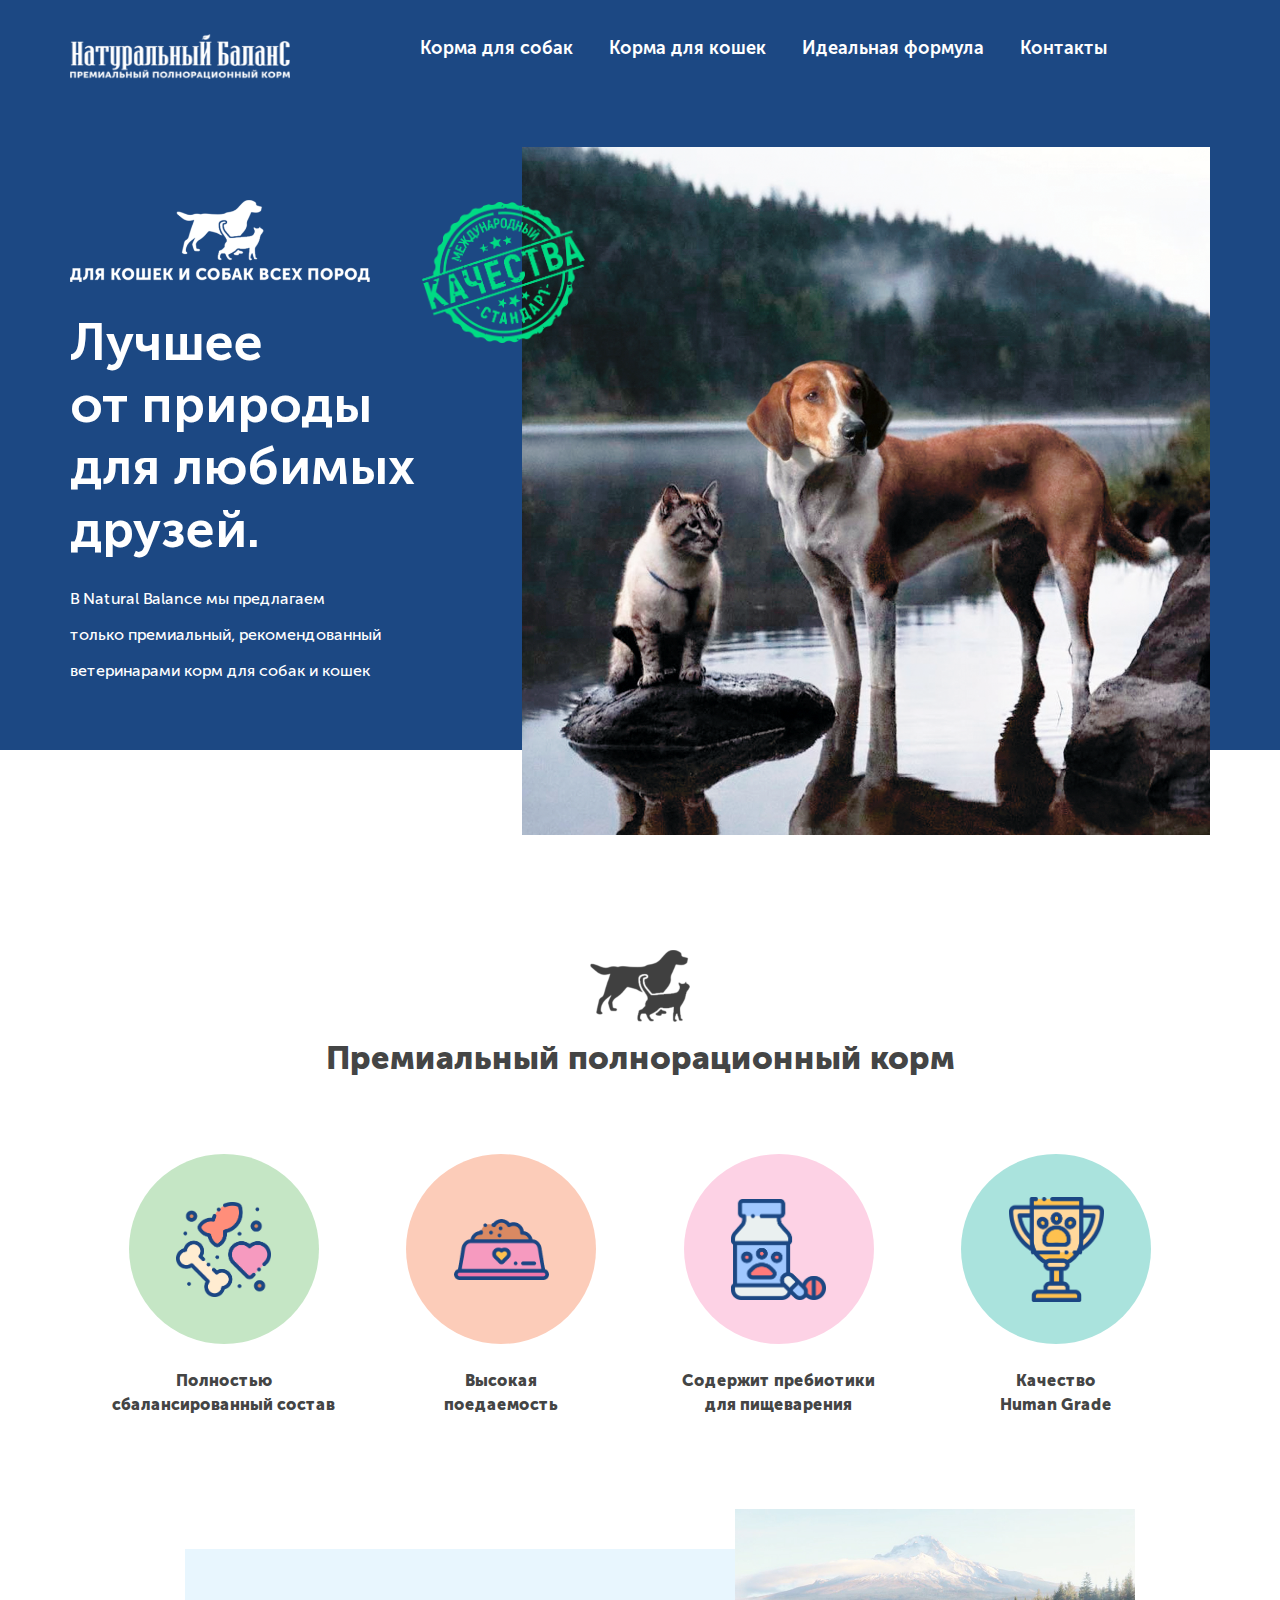
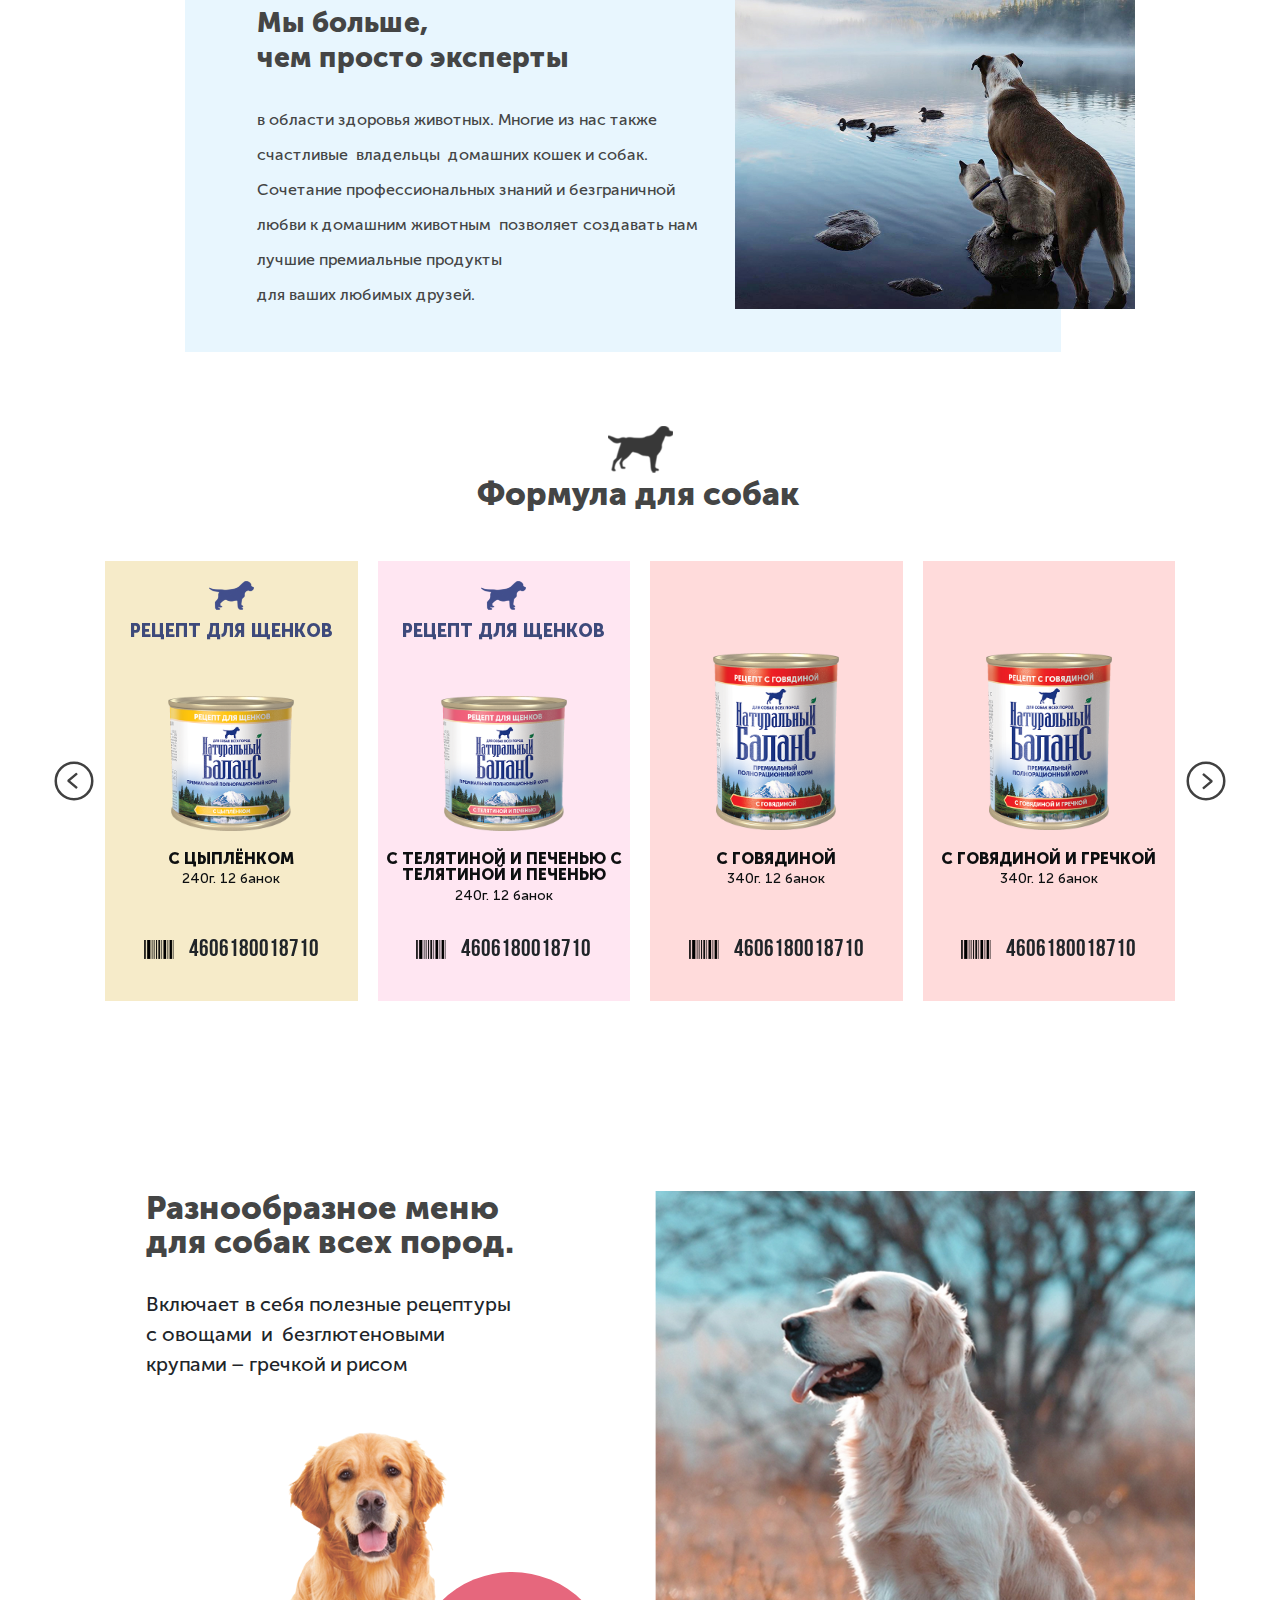
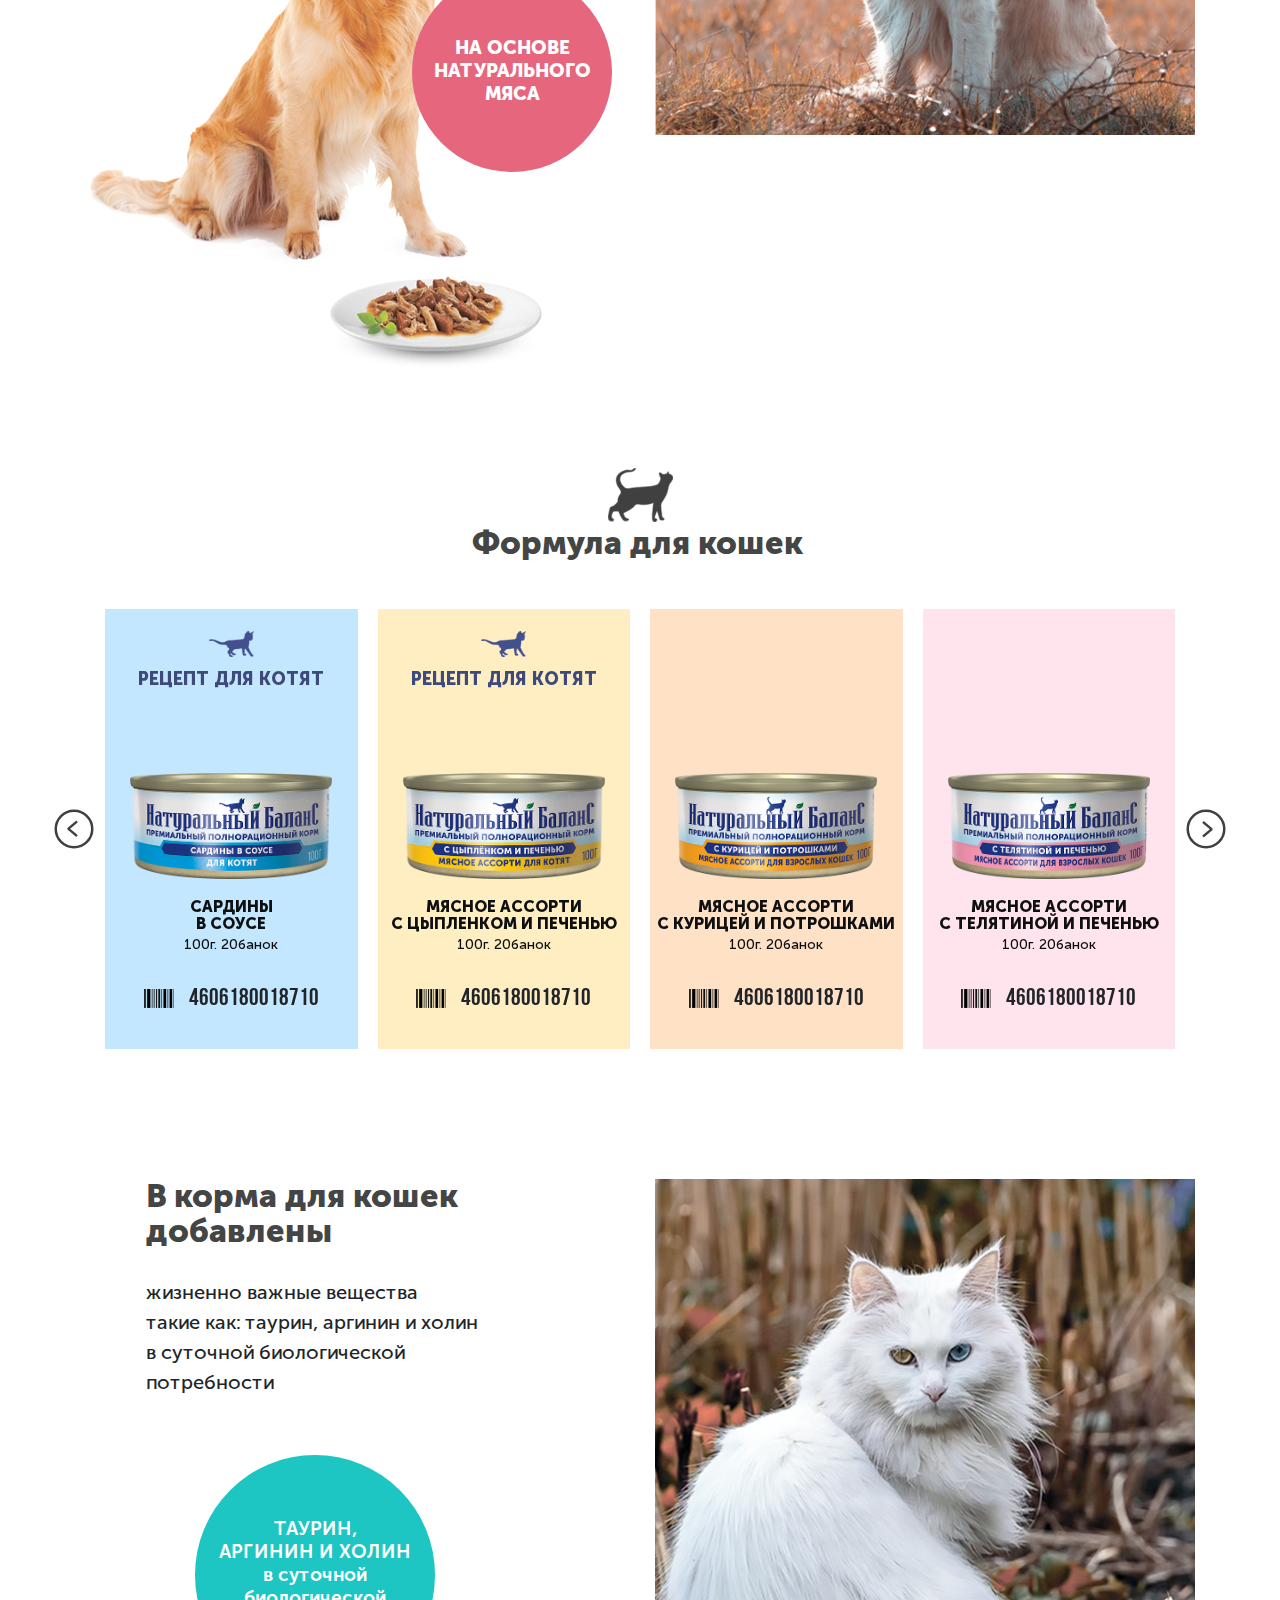
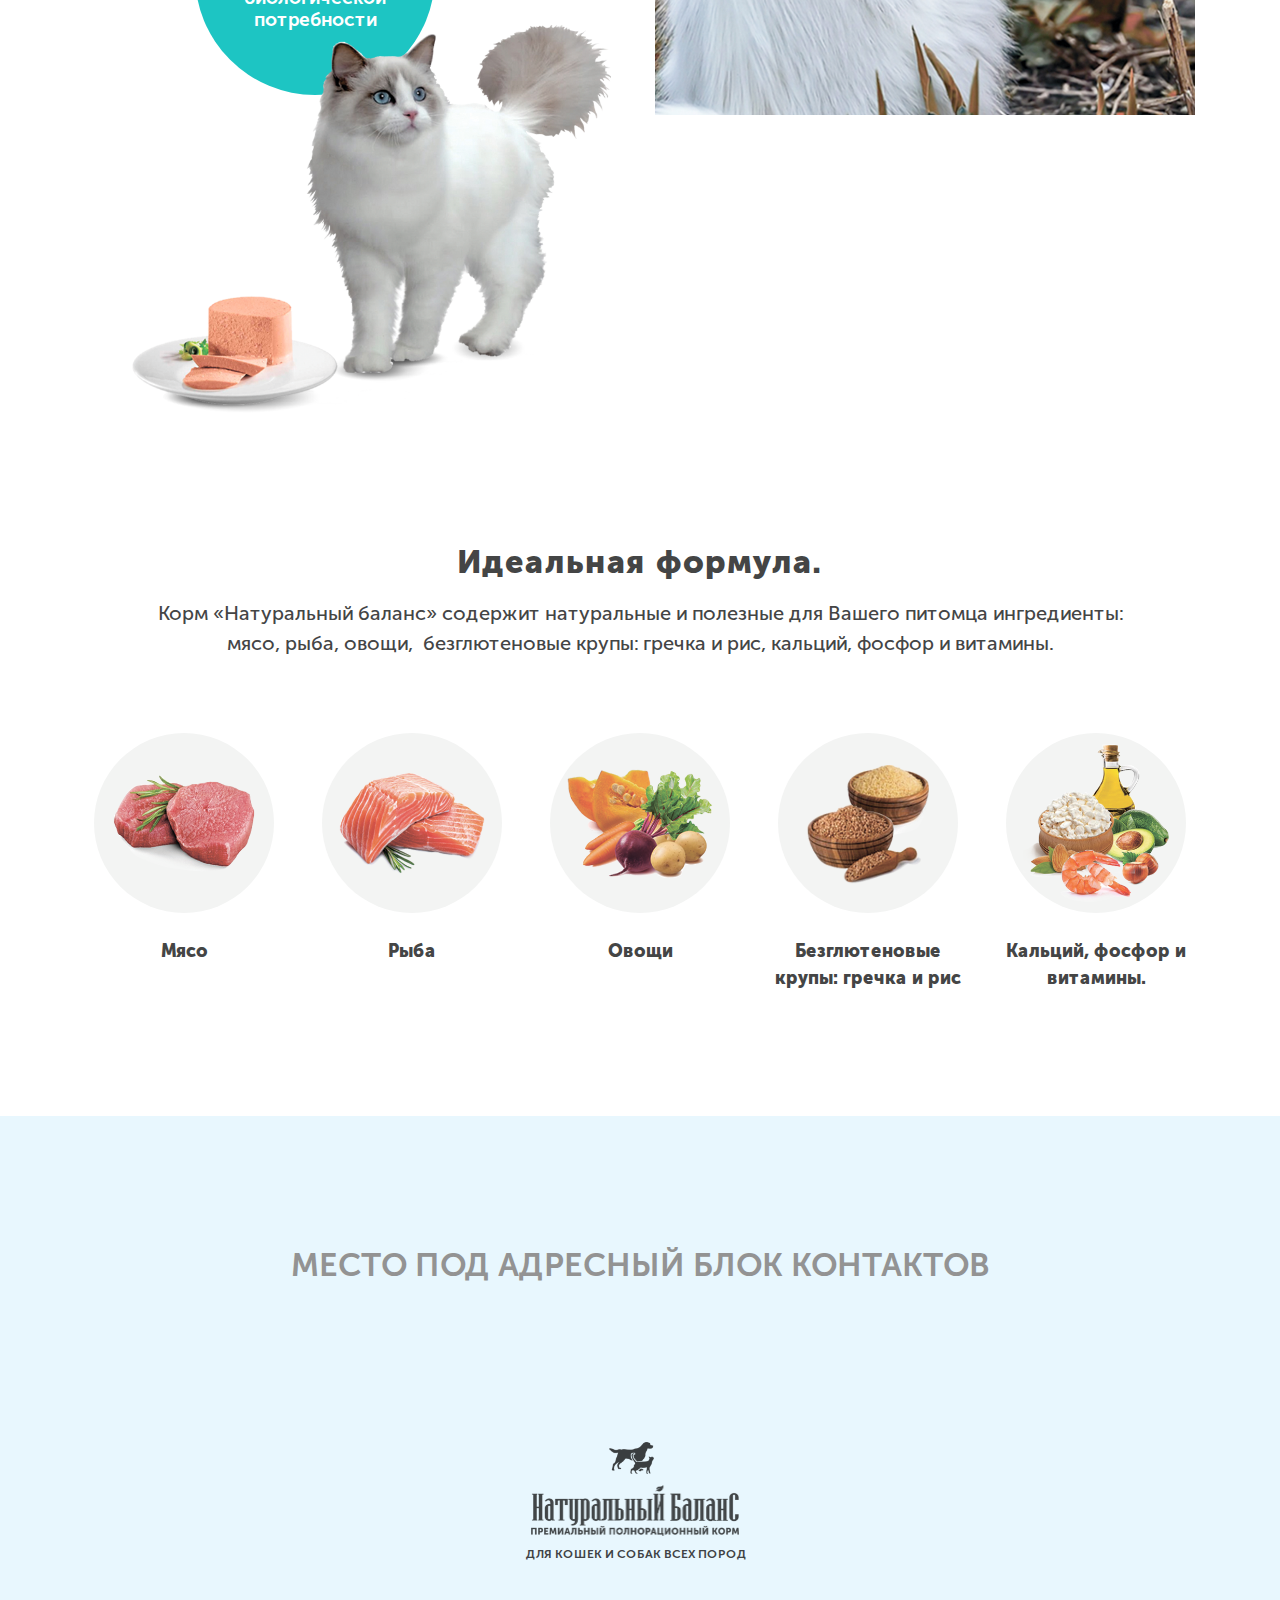
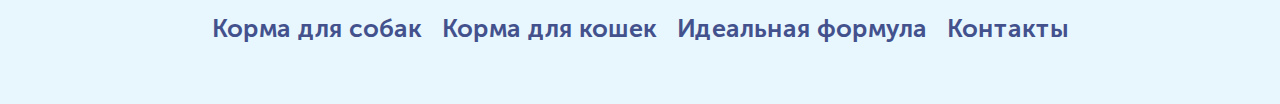
==== public/index.html @ 81369ad2 "'work-is-done'" ====
<!-- end header--><!DOCTYPE html>
<html lang="ru">
	<head>
		<meta charset="utf-8">
		<title>title</title>
		<meta name="description" content="о чем страница">
		<meta http-equiv="X-UA-Compatible" content="IE=edge">
		<meta name="viewport" content="width=device-width, shrink-to-fit=no">
		<link rel="shortcut icon" type="image/png" href="img/favicon/favicon.png"><meta name="format-detection" content="telephone=no">
		<link rel="image_src" href="http://genrif.ru/assets/i/soc-logo.png">
		<meta property="og:type" content="website">
		<meta property="og:site_name" content="content">
		<meta property="og:title" content="content">
		<meta property="og:description" content="content">
		<meta property="og:url" content="content">
		<meta property="og:locale" content="ru_RU">
		<meta property="og:image" content="path/to/image.jpg">
		<meta property="og:image:width" content="968">
		<meta property="og:image:height" content="504">
		<!-- Custom Browsers Color-->
		<meta name="theme-color" content="#3361d8">
		<link rel="stylesheet" href="libs/swiper/css/swiper.min.css"/>
		<link rel="stylesheet" href="libs/@fancyapps/fancybox/jquery.fancybox.min.css"/>
		<link rel="stylesheet" href="css/main.min.css"/>
	</head>
	<body><!--[if lt IE 11]><p   class="browsehappy container">К сожалению, вы используете устаревший браузер. Пожалуйста, <a href="http://browsehappy.com/" target="_blank">обновите ваш браузер</a>, чтобы улучшить производительность, качество отображаемого материала и повысить безопасность.</p><![endif]-->
		<div class="main-wrapper">
			<div class="toggle-menu-mobile toggle-menu-mobile--js d-lg-none"><span></span>
			</div>
			<div class="menu-mobile menu-mobile--js d-lg-none">
				<div class="toggle-menu-mobile toggle-menu-mobile--js"><span></span>
				</div>
				<div class="menu-mobile__inner">
					<ul class="menu-mobile__nav" itemscope="itemscope" itemtype="http://schema.org/SiteNavigationElement">
						<li class="menu-mobile__item" itemprop="item"><a class="menu-mobile__link" href="/" itemprop="url">Корма для собак</a>
						</li>
						<li class="menu-mobile__item" itemprop="item"><a class="menu-mobile__link" href="#" itemprop="url">Корма для кошек</a>
						</li>
						<li class="menu-mobile__item" itemprop="item"><a class="menu-mobile__link" href="#" itemprop="url">Идеальная формула</a>
						</li>
						<li class="menu-mobile__item" itemprop="item"><a class="menu-mobile__link" href="#" itemprop="url">Контакты </a>
						</li>
					</ul>
					<div class="text-right"></div>
				</div>
			</div>
			<!--  мобильное меню-->
			<!-- start header-->
			<section class="header section" id="header">
				<div class="container">
					<header class="home-header"><a class="logo-link" href="#"><img src="img/header-img/logo.png"/></a>
						<nav class="header-menu d-none d-lg-block">
							<ul>
								<li><a href="#">Корма для собак</a></li>
								<li><a href="#">Корма для кошек</a></li>
								<li><a href="#">Идеальная формула</a></li>
								<li><a href="#">Контакты</a></li>
							</ul>
						</nav>
					</header>
					<div class="header-title"><img class="header-title-img" src="img/header-img/cats-and-dogs-every-sort.png"/>
						<h1 class="header-title-headline">Лучшее<br/>от природы<br/>для любимых<br/>друзей.</h1>
						<p class="header-title-txt">В Natural Balance мы предлагаем<br/>только премиальный, рекомендованный<br/>ветеринарами корм для собак и кошек</p>
					</div>
					<div class="header-img-banner" style="background-image: url(img/header-img/cat-and-dog-img.png)">
						<div class="img-quality-mark" style="background-image: url(img/header-img/quality-mark.png)"></div>
					</div>
				</div>
			</section>
			<!-- start s-test-->
			<section class="s-advantage section" id="s-test">
				<div class="container"><img class="small-cat-and-dog" src="img/advantage-img/small-cat-and-dog-icon.png"/>
					<h2 class="advantage-title">Премиальный полнорационный корм</h2>
					<ul class="advantages-pills-list row">
						<li class="advantages-pills-list-item col-md-5 col-10">
							<div class="inner-img-container" style="background-color: #c5e6c5 ;"><img class="inner-img" src="img/advantage-img/bones-item.png"/></div>
							<p class="pill-description">Полностью<br/>сбалансированный состав</p>
						</li>
						<li class="advantages-pills-list-item col-md-5 col-10">
							<div class="inner-img-container" style="background-color: #fcccb9 ;"><img class="inner-img" src="img/advantage-img/plate-item.png"/></div>
							<p class="pill-description">Высокая<br/>поедаемость</p>
						</li>
						<li class="advantages-pills-list-item col-md-5 col-10">
							<div class="inner-img-container" style="background-color: #fdd2e5 ;"><img class="inner-img" src="img/advantage-img/drugs-item.png"/></div>
							<p class="pill-description">Содержит пребиотики<br/>для пищеварения</p>
						</li>
						<li class="advantages-pills-list-item col-md-5 col-10">
							<div class="inner-img-container" style="background-color: #aae3dd ;"><img class="inner-img" src="img/advantage-img/chempion-item.png"/></div>
							<p class="pill-description">Качество<br/>Human Grade</p>
						</li>
					</ul>
					<div class="convince-txt-container">
						<h6 class="convince-txt-head-line">Мы больше,<br/>чем просто эксперты</h6>
						<p class="convince-txt-par">в области здоровья животных. Многие из нас также счастливые&nbsp; владельцы&nbsp; домашних кошек и собак. Сочетание профессиональных знаний и безграничной любви к домашним животным  позволяет  создавать  нам лучшие премиальные продукты<br class="d-none d-md-block"/>для ваших любимых друзей.</p>
						<div class="convince-img" style="background-image: url(img/advantage-img/cat-dog-ducks.jpg)"></div>
					</div>
					<div class="row"></div>
				</div>
			</section>
			<!-- end s-test-->
			<!-- start s-test-->
			<section class="s-dogs-slider section" id="s-test">
				<div class="container"><img class="small-cat-and-dog" src="img/s-dogs-slider/small-dog-only.png"/>
					<h2 class="advantage-title h2">Формула для собак</h2>
				</div>
				<div class="slider-container">
					<div class="dogs-swiper-prev"></div>
					<div class="dogs-swiper-next"></div>
					<div class="dogs-slider-swiper-cont">
						<div class="swiper-wrapper">
							<div class="swiper-slide" style="background-color: #f6ebc9;">
								<div class="recipe-cont"><img class="small-dog-img" src="img/s-dogs-slider/small-dog-blue.png"/>
									<h4 class="h4 recipe-txt">РЕЦЕПТ ДЛЯ ЩЕНКОВ</h4>
								</div>
								<div class="can-img" style="background-image: url(img/s-dogs-slider/slider-img/4_Schenki_Cypa.png)"></div>
								<div class="lower-info-cont"><span class="taste-txt">С ЦЫПЛЁНКОМ</span><span class="info-txt">240г. 12 банок</span>
									<div class="code-cont"><img class="code-img" src="img/s-dogs-slider/slider-img/code-img.png"/><span class="code-num">4606180018710</span></div>
								</div>
							</div>
							<div class="swiper-slide" style="background-color: #ffe6f2;">
								<div class="recipe-cont"><img class="small-dog-img" src="img/s-dogs-slider/small-dog-blue.png"/>
									<h4 class="h4 recipe-txt">РЕЦЕПТ ДЛЯ ЩЕНКОВ</h4>
								</div>
								<div class="can-img" style="background-image: url(img/s-dogs-slider/slider-img/2.png)"></div>
								<div class="lower-info-cont"><span class="taste-txt">с телятиной и ПЕЧЕНЬЮ с телятиной и ПЕЧЕНЬЮ</span><span class="info-txt">240г. 12 банок</span>
									<div class="code-cont"><img class="code-img" src="img/s-dogs-slider/slider-img/code-img.png"/><span class="code-num">4606180018710</span></div>
								</div>
							</div>
							<div class="swiper-slide" style="background-color: #ffdbdb;">
								<div class="recipe-cont d-none"><img class="small-dog-img" src="img/s-dogs-slider/small-dog-blue.png"/>
									<h4 class="h4 recipe-txt">РЕЦЕПТ ДЛЯ ЩЕНКОВ3</h4>
								</div>
								<div class="can-img" style="background-image: url(img/s-dogs-slider/slider-img/3.png)"></div>
								<div class="lower-info-cont"><span class="taste-txt">с говядиной</span><span class="info-txt">340г. 12 банок</span>
									<div class="code-cont"><img class="code-img" src="img/s-dogs-slider/slider-img/code-img.png"/><span class="code-num">4606180018710</span></div>
								</div>
							</div>
							<div class="swiper-slide" style="background-color: #ffdbdb;">
								<div class="recipe-cont d-none"><img class="small-dog-img" src="img/s-dogs-slider/small-dog-blue.png"/>
									<h4 class="h4 recipe-txt">РЕЦЕПТ ДЛЯ ЩЕНКОВ4</h4>
								</div>
								<div class="can-img" style="background-image: url(img/s-dogs-slider/slider-img/4.png)"></div>
								<div class="lower-info-cont"><span class="taste-txt">с говядиной и гречкой</span><span class="info-txt">340г. 12 банок</span>
									<div class="code-cont"><img class="code-img" src="img/s-dogs-slider/slider-img/code-img.png"/><span class="code-num">4606180018710</span></div>
								</div>
							</div>
							<div class="swiper-slide" style="background-color: #f6ebc9;">
								<div class="recipe-cont"><img class="small-dog-img" src="img/s-dogs-slider/small-dog-blue.png"/>
									<h4 class="h4 recipe-txt">РЕЦЕПТ ДЛЯ ЩЕНКОВ</h4>
								</div>
								<div class="can-img" style="background-image: url(img/s-dogs-slider/slider-img/4_Schenki_Cypa.png)"></div>
								<div class="lower-info-cont"><span class="taste-txt">С ЦЫПЛЁНКОМ</span><span class="info-txt">240г. 12 банок</span>
									<div class="code-cont"><img class="code-img" src="img/s-dogs-slider/slider-img/code-img.png"/><span class="code-num">4606180018710</span></div>
								</div>
							</div>
							<div class="swiper-slide" style="background-color: #ffe6f2;">
								<div class="recipe-cont"><img class="small-dog-img" src="img/s-dogs-slider/small-dog-blue.png"/>
									<h4 class="h4 recipe-txt">РЕЦЕПТ ДЛЯ ЩЕНКОВ</h4>
								</div>
								<div class="can-img" style="background-image: url(img/s-dogs-slider/slider-img/2.png)"></div>
								<div class="lower-info-cont"><span class="taste-txt">с телятиной и ПЕЧЕНЬЮ</span><span class="info-txt">240г. 12 банок</span>
									<div class="code-cont"><img class="code-img" src="img/s-dogs-slider/slider-img/code-img.png"/><span class="code-num">4606180018710</span></div>
								</div>
							</div>
							<div class="swiper-slide" style="background-color: #ffdbdb;">
								<div class="recipe-cont d-none"><img class="small-dog-img" src="img/s-dogs-slider/small-dog-blue.png"/>
									<h4 class="h4 recipe-txt">РЕЦЕПТ ДЛЯ ЩЕНКОВ3</h4>
								</div>
								<div class="can-img" style="background-image: url(img/s-dogs-slider/slider-img/3.png)"></div>
								<div class="lower-info-cont"><span class="taste-txt">с говядиной</span><span class="info-txt">340г. 12 банок</span>
									<div class="code-cont"><img class="code-img" src="img/s-dogs-slider/slider-img/code-img.png"/><span class="code-num">4606180018710</span></div>
								</div>
							</div>
							<div class="swiper-slide" style="background-color: #ffdbdb;">
								<div class="recipe-cont d-none"><img class="small-dog-img" src="img/s-dogs-slider/small-dog-blue.png"/>
									<h4 class="h4 recipe-txt">РЕЦЕПТ ДЛЯ ЩЕНКОВ4</h4>
								</div>
								<div class="can-img" style="background-image: url(img/s-dogs-slider/slider-img/4.png)"></div>
								<div class="lower-info-cont"><span class="taste-txt">с говядиной и гречкой</span><span class="info-txt">340г. 12 банок</span>
									<div class="code-cont"><img class="code-img" src="img/s-dogs-slider/slider-img/code-img.png"/><span class="code-num">4606180018710</span></div>
								</div>
							</div>
						</div>
					</div>
				</div>
			</section>
			<!-- start sContact-->
			<section class="s-importnant-chemicals section" id="sContact">
				<div class="container">
					<div class="row">
						<div class="col-20 col-lg-10 pet-and-text">
							<h3 class="h3 pet-txt-headline">Разнообразное меню для собак всех пород.</h3>
							<p class="descr-par">Включает в себя полезные рецептуры с овощами &nbsp;и &nbsp;безглютеновыми крупами – гречкой и рисом</p>
							<div class="pet-img-container"><img class="pet-item" src="img/DogsChems/dog-and-plate.png"/>
								<div class="elipse" style="background-color: #e6677d"><span class="inner-txt">на основе натурального мяса</span></div>
							</div>
						</div>
						<div class="col-20 col-lg-10 img-block d-none d-sm-block"><img class="pet-img-square" src="img/DogsChems/spring-dog.jpg"/></div>
					</div>
				</div>
			</section>
			<!-- end sContact .d-none.d-lg-block-->
			<!-- start s-test-->
			<section class="s-cats-slider section" id="s-test">
				<div class="container"><img class="small-cat-and-dog" src="img/s-cats-slider/small-brown-cat.png"/>
					<h2 class="advantage-title h2">Формула для кошек</h2>
				</div>
				<div class="slider-container">
					<div class="cats-swiper-prev"></div>
					<div class="cats-swiper-next"></div>
					<div class="cats-slider-cont">
						<div class="swiper-wrapper">
							<div class="swiper-slide" style="background-color: #c2e7ff;">
								<div class="recipe-cont"><img class="small-dog-img" src="img/s-cats-slider/small-cat-blue.png"/>
									<h4 class="h4 recipe-txt">РЕЦЕПТ ДЛЯ КОТЯТ</h4>
								</div>
								<div class="can-img" style="background-image: url(img/s-cats-slider/slider-img/1.png)"></div>
								<div class="lower-info-cont"><span class="taste-txt" data-wrap-words="1">сардины в соусе</span><span class="info-txt">100г. 20банок</span>
									<div class="code-cont"><img class="code-img" src="img/s-dogs-slider/slider-img/code-img.png"/><span class="code-num">4606180018710</span></div>
								</div>
							</div>
							<div class="swiper-slide" style="background-color: #ffeec2;">
								<div class="recipe-cont"><img class="small-dog-img" src="img/s-cats-slider/small-cat-blue.png"/>
									<h4 class="h4 recipe-txt">РЕЦЕПТ ДЛЯ КОТЯТ</h4>
								</div>
								<div class="can-img" style="background-image: url(img/s-cats-slider/slider-img/2.png)"></div>
								<div class="lower-info-cont"><span class="taste-txt" data-wrap-words="2">мясное ассорти с цыпленком и печенью</span><span class="info-txt">100г. 20банок</span>
									<div class="code-cont"><img class="code-img" src="img/s-dogs-slider/slider-img/code-img.png"/><span class="code-num">4606180018710</span></div>
								</div>
							</div>
							<div class="swiper-slide" style="background-color: #ffe1c6;">
								<div class="recipe-cont d-none"><img class="small-dog-img" src="img/s-cats-slider/small-cat-blue.png"/>
									<h4 class="h4 recipe-txt">РЕЦЕПТ ДЛЯ ЩЕНКОВ3</h4>
								</div>
								<div class="can-img" style="background-image: url(img/s-cats-slider/slider-img/3.png)"></div>
								<div class="lower-info-cont"><span class="taste-txt" data-wrap-words="2">мясное ассорти с курицей и потрошками</span><span class="info-txt">100г. 20банок</span>
									<div class="code-cont"><img class="code-img" src="img/s-dogs-slider/slider-img/code-img.png"/><span class="code-num">4606180018710</span></div>
								</div>
							</div>
							<div class="swiper-slide" style="background-color: #ffe4ee;">
								<div class="recipe-cont d-none"><img class="small-dog-img" src="img/s-cats-slider/small-cat-blue.png"/>
									<h4 class="h4 recipe-txt">РЕЦЕПТ ДЛЯ ЩЕНКОВ4</h4>
								</div>
								<div class="can-img" style="background-image: url(img/s-cats-slider/slider-img/4.png)"></div>
								<div class="lower-info-cont"><span class="taste-txt" data-wrap-words="2">мясное ассорти с телятиной и печенью</span><span class="info-txt">100г. 20банок</span>
									<div class="code-cont"><img class="code-img" src="img/s-dogs-slider/slider-img/code-img.png"/><span class="code-num">4606180018710</span></div>
								</div>
							</div>
						</div>
					</div>
				</div>
			</section>
			<!-- start sContact-->
			<section class="s-importnant-chemicals-cats section" id="sContact">
				<div class="container">
					<div class="row">
						<div class="col-20 col-lg-10 pet-and-text">
							<h3 class="h3 pet-txt-headline">В корма для кошек добавлены</h3>
							<p class="descr-par">жизненно важные вещества<br/>такие как: таурин, аргинин и холин<br/>в суточной биологической потребности</p>
							<div class="pet-img-container"><img class="pet-item" src="img/CatsChems/cat-and-plate.png"/>
								<div class="elipse" style="background-color: #1dc5c3"><span class="inner-txt">таурин,<br/>аргинин и холин<span class="small-txt">в суточной биологической потребности</span></span></div>
							</div>
						</div>
						<div class="col-20 col-lg-10 img-block d-none d-sm-block"><img class="pet-img-square" src="img/CatsChems/blue-green-eyes-cat.jpg"/></div>
					</div>
				</div>
			</section>
			<!-- end sContact .d-none.d-lg-block-->
			<!-- start s-perfect-formula-->
			<section class="s-perfect-formula section" id="sContact">
				<div class="container text-center">
					<h4 class="s-headline">Идеальная формула.</h4>
					<p class="class-headline-description">Корм «Натуральный баланс» содержит натуральные и полезные для Вашего питомца ингредиенты:<br class="d-none d-lg-block"/>мясо, рыба, овощи,  безглютеновые крупы: гречка и рис, кальций, фосфор и витамины.</p>
					<div class="component-pills row">
						<div class="component-pill-item col-lg-4">
							<div class="img-container"><img class="component-img" src="img/comoponents-img/1.png"/></div>
							<p class="component-descr">Мясо</p>
						</div>
						<div class="component-pill-item col-lg-4">
							<div class="img-container"><img class="component-img" src="img/comoponents-img/2.png"/></div>
							<p class="component-descr">Рыба</p>
						</div>
						<div class="component-pill-item col-lg-4">
							<div class="img-container"><img class="component-img" src="img/comoponents-img/3.png"/></div>
							<p class="component-descr">Овощи</p>
						</div>
						<div class="component-pill-item col-lg-4">
							<div class="img-container"><img class="component-img" src="img/comoponents-img/4.png"/></div>
							<p class="component-descr">Безглютеновые крупы: гречка и рис</p>
						</div>
						<div class="component-pill-item col-lg-4">
							<div class="img-container"><img class="component-img" src="img/comoponents-img/5.png"/></div>
							<p class="component-descr">Кальций, фосфор и витамины.</p>
						</div>
					</div>
				</div>
			</section>
			<!-- end sContact-->
			<footer class="footer block-with-lazy">
				<div class="container">
					<div class="place-for-address-contacts">
						<p class="inner-txt">МЕСТО ПОД АДРЕСНЫЙ БЛОК КОНТАКТОВ</p>
					</div>
					<div class="footer-logo-block"><img class="small-cat-and-dog" src="img/footer/small-cat-and-dog-icon.png"/><img class="footer-logo" src="img/footer/footer-logo.png"/>
						<div class="footer-logo-txt">для кошек и собак всех пород</div>
					</div>
					<nav class="footer-menu">
						<ul class="footer-menu-list">
							<li class="footer-menu-item"><a class="footer-menu-item-link" href="#">Корма для собак</a></li>
							<li class="footer-menu-item"><a class="footer-menu-item-link" href="#">Корма для кошек</a></li>
							<li class="footer-menu-item"><a class="footer-menu-item-link" href="#">Идеальная формула</a></li>
							<li class="footer-menu-item"><a class="footer-menu-item-link" href="#">Контакты</a></li>
						</ul>
					</nav>
				</div>
			</footer>
		</div>
		<div class="d-none">
			<div class="form-wrap modal-win modal-form" id="modal-call">
				<form>
					<input type="hidden" name="example-input-field"/>
					<input class="order" type="hidden" name="order" value="Заявка  с сайта"/>
					<input class="utm_source" type="hidden" name="utm_source"/>
					<input class="utm_term" type="hidden" name="utm_term"/>
					<input class="utm_medium" type="hidden" name="utm_medium"/>
					<input class="utm_campaign" type="hidden" name="utm_campaign"/>
					<div class="text-center">
						<div class="form-wrap__title h3 ttu">Обратный звонок
						</div>
						<p>Заполните заявку и&nbsp;мы&nbsp;с&nbsp;Вами свяжемся в&nbsp;течении 15&nbsp;минут</p>
					</div>
					<div class="form-wrap__input-wrap form-group"><input class="form-wrap__input form-control" type="text" placeholder="Ваше Имя" name="text" required="required"/> 
					</div>
					<!-- +e.input-wrap-->
					<div class="form-wrap__input-wrap form-group"><input class="form-wrap__input form-control" type="tel" placeholder="Ваш телефон" name="tel" required="required"/>
					</div>
					<!-- +e.input-wrap--><input class="form-wrap__btn" type="submit" value="Рассчитать"/>
					<div class="form-wrap__polite">
						<label class="custom-input"><input class="custom-input__input" type="checkbox" name="checkbox" checked="checked"/><span class="custom-input__lab"></span><small class="custom-input__text text-secondary">Согласен на обработку и хранение моих персональных данных в соответствии с условиями</small>
						</label>
					</div>
				</form>
			</div>
			<!-- #modal-call-->
		</div>
		<!-- modal-->
		<script src="js/lazy.js"></script>
		<script src="libs/jquery/jquery.min.js"></script>
		<!-- полифил для picture-->
		<script src="libs/picturefill/picturefill.min.js"></script>
		<!-- полифил для object-fit-->
		<script src="libs/object-fit-images/ofi.min.js"></script>
		<!-- modal libs-->
		<script src="libs/@fancyapps/fancybox/jquery.fancybox.min.js"></script>
		<!-- modal libs-->
		<!-- slider libs-->
		<script src="libs/swiper/js/swiper.min.js"></script>
		<!-- /slider libs-->
		<!-- for svg libs-->
		<script src="libs/svg4everybody/svg4everybody.min.js"></script>
		<!-- /for svg libs-->
		<script src="libs/inputmask/jquery.inputmask.min.js"></script>
		<script src="js/common.js"></script>
	</body>
</html>
---- public/css/main.min.css ----
@font-face{font-family:museo-sans-cyrl;font-style:normal;font-weight:500;font-display:block;src:url(../fonts/museoSansCyrl-500/MuseoSansCyrl-500.woff2) format("woff2"),url(../fonts/museoSansCyrl-500/MuseoSansCyrl-500.woff) format("woff")}@font-face{font-family:museo-sans-cyrl;font-style:normal;font-weight:700;font-display:block;src:url(../fonts/museoSansCyrl-700/MuseoSansCyrl-700.woff2) format("woff2"),url(../fonts/museoSansCyrl-700/MuseoSansCyrl-700.woff) format("woff")}@font-face{font-family:museo-sans-cyrl;font-style:normal;font-weight:900;font-display:block;src:url(../fonts/museoSansCyrl-900/MuseoSansCyrl-900.woff2) format("woff2"),url(../fonts/museoSansCyrl-900/MuseoSansCyrl-900.woff) format("woff")}@font-face{font-family:bebas;font-style:normal;font-weight:700;font-display:block;src:url(../fonts/bebas-neue-bold/BebasNeueBold.woff2) format("woff2"),url(../fonts/bebas-neue-bold/BebasNeueBold.woff) format("woff")}.icon{display:inline-block;width:1em;height:1em;fill:currentColor}.icon-check{font-size:2.7rem;width:1em}:root{--blue:#007bff;--indigo:#6610f2;--purple:#6f42c1;--pink:#e83e8c;--red:#dc3545;--orange:#fd7e14;--yellow:#ffc107;--green:#28a745;--teal:#20c997;--cyan:#17a2b8;--white:#fff;--gray:#6c757d;--gray-dark:#343a40;--primary:#007bff;--secondary:#6c757d;--success:#28a745;--info:#17a2b8;--warning:#ffc107;--danger:#dc3545;--light:#f8f9fa;--dark:#343a40;--breakpoint-xs:0;--breakpoint-sm:576px;--breakpoint-md:768px;--breakpoint-lg:992px;--breakpoint-xl:1200px;--breakpoint-xxl:1500px;--breakpoint-base-lg:1923px;--breakpoint-base-xl:2810px;--font-family-sans-serif:"museo-sans-cyrl",-apple-system,BlinkMacSystemFont,"Segoe UI",Roboto,"Helvetica Neue",Arial,"Noto Sans",sans-serif,"Apple Color Emoji","Segoe UI Emoji","Segoe UI Symbol","Noto Color Emoji";--font-family-monospace:SFMono-Regular,Menlo,Monaco,Consolas,"Liberation Mono","Courier New",monospace}*,:after,:before{box-sizing:border-box}html{font-family:sans-serif;line-height:1.15;-webkit-text-size-adjust:100%;-webkit-tap-highlight-color:rgba(0,0,0,0)}article,aside,figcaption,figure,footer,header,hgroup,main,nav,section{display:block}body{margin:0;font-family:museo-sans-cyrl,-apple-system,BlinkMacSystemFont,Segoe UI,Roboto,Helvetica Neue,Arial,Noto Sans,sans-serif,Apple Color Emoji,Segoe UI Emoji,Segoe UI Symbol,Noto Color Emoji;font-size:1rem;font-weight:400;line-height:1.5;color:#212529;text-align:left;background-color:#fff}[tabindex="-1"]:focus:not(:focus-visible){outline:0!important}hr{box-sizing:content-box;height:0;overflow:visible}h1,h2,h3,h4,h5,h6{margin-top:0;margin-bottom:.5rem}p{margin-top:0;margin-bottom:1rem}abbr[data-original-title],abbr[title]{text-decoration:underline;text-decoration:underline dotted;cursor:help;border-bottom:0;text-decoration-skip-ink:none}address{font-style:normal;line-height:inherit}address,dl,ol,ul{margin-bottom:1rem}dl,ol,ul{margin-top:0}ol ol,ol ul,ul ol,ul ul{margin-bottom:0}dt{font-weight:700}dd{margin-bottom:.5rem;margin-left:0}blockquote{margin:0 0 1rem}b,strong{font-weight:bolder}small{font-size:80%}sub,sup{position:relative;font-size:75%;line-height:0;vertical-align:baseline}sub{bottom:-.25em}sup{top:-.5em}a{color:#007bff;text-decoration:none;background-color:transparent}a:hover{color:#0056b3;text-decoration:underline}a:not([href]),a:not([href]):hover{color:inherit;text-decoration:none}code,kbd,pre,samp{font-family:SFMono-Regular,Menlo,Monaco,Consolas,Liberation Mono,Courier New,monospace;font-size:1em}pre{margin-top:0;margin-bottom:1rem;overflow:auto}figure{margin:0 0 1rem}img{border-style:none}img,svg{vertical-align:middle}svg{overflow:hidden}table{border-collapse:collapse}caption{padding-top:.75rem;padding-bottom:.75rem;color:#6c757d;text-align:left;caption-side:bottom}th{text-align:inherit}label{display:inline-block;margin-bottom:.5rem}button{border-radius:0}button:focus{outline:1px dotted;outline:5px auto -webkit-focus-ring-color}button,input,optgroup,select,textarea{margin:0;font-family:inherit;font-size:inherit;line-height:inherit}button,input{overflow:visible}button,select{text-transform:none}select{word-wrap:normal}[type=button],[type=reset],[type=submit],button{-webkit-appearance:button}[type=button]:not(:disabled),[type=reset]:not(:disabled),[type=submit]:not(:disabled),button:not(:disabled){cursor:pointer}[type=button]::-moz-focus-inner,[type=reset]::-moz-focus-inner,[type=submit]::-moz-focus-inner,button::-moz-focus-inner{padding:0;border-style:none}input[type=checkbox],input[type=radio]{box-sizing:border-box;padding:0}input[type=date],input[type=datetime-local],input[type=month],input[type=time]{-webkit-appearance:listbox}textarea{overflow:auto;resize:vertical}fieldset{min-width:0;padding:0;margin:0;border:0}legend{display:block;width:100%;max-width:100%;padding:0;margin-bottom:.5rem;font-size:1.5rem;line-height:inherit;color:inherit;white-space:normal}progress{vertical-align:baseline}[type=number]::-webkit-inner-spin-button,[type=number]::-webkit-outer-spin-button{height:auto}[type=search]{outline-offset:-2px;-webkit-appearance:none}[type=search]::-webkit-search-decoration{-webkit-appearance:none}::-webkit-file-upload-button{font:inherit;-webkit-appearance:button}output{display:inline-block}summary{display:list-item;cursor:pointer}template{display:none}[hidden]{display:none!important}.h1,.h2,.h3,.h4,.h5,.h6,.section-title,h1,h2,h3,h4,h5,h6{margin-bottom:.5rem;font-weight:500;line-height:1.2}.h1,h1{font-size:2.5rem}.h2,.section-title,h2{font-size:2rem}.h3,h3{font-size:1.75rem}.h4,h4{font-size:1.5rem}.h5,h5{font-size:1.25rem}.h6,h6{font-size:1rem}.lead{font-size:1.25rem;font-weight:300}.display-1{font-size:6rem}.display-1,.display-2{font-weight:300;line-height:1.2}.display-2{font-size:5.5rem}.display-3{font-size:4.5rem}.display-3,.display-4{font-weight:300;line-height:1.2}.display-4{font-size:3.5rem}hr{margin-top:1rem;margin-bottom:1rem;border:0;border-top:1px solid rgba(0,0,0,.1)}.small,small{font-size:80%;font-weight:400}.mark,mark{padding:.2em;background-color:#fcf8e3}.list-inline,.list-unstyled{padding-left:0;list-style:none}.list-inline-item{display:inline-block}.list-inline-item:not(:last-child){margin-right:.5rem}.initialism{font-size:90%;text-transform:uppercase}.blockquote{margin-bottom:1rem;font-size:1.25rem}.blockquote-footer{display:block;font-size:80%;color:#6c757d}.blockquote-footer:before{content:"\2014\00A0"}.container,.container-base-lg,.container-base-xl,.container-fluid,.container-lg,.container-md,.container-sm,.container-xl,.container-xs{width:100%;padding-right:15px;padding-left:15px;margin-right:auto;margin-left:auto}.container{max-width:480px}.row{display:flex;flex-wrap:wrap;margin-right:-15px;margin-left:-15px}.no-gutters{margin-right:0;margin-left:0}.no-gutters>.col,.no-gutters>[class*=col-]{padding-right:0;padding-left:0}.col,.col-1,.col-2,.col-3,.col-4,.col-5,.col-6,.col-7,.col-8,.col-9,.col-10,.col-11,.col-12,.col-13,.col-14,.col-15,.col-16,.col-17,.col-18,.col-19,.col-20,.col-auto,.col-base-lg,.col-base-lg-1,.col-base-lg-2,.col-base-lg-3,.col-base-lg-4,.col-base-lg-5,.col-base-lg-6,.col-base-lg-7,.col-base-lg-8,.col-base-lg-9,.col-base-lg-10,.col-base-lg-11,.col-base-lg-12,.col-base-lg-13,.col-base-lg-14,.col-base-lg-15,.col-base-lg-16,.col-base-lg-17,.col-base-lg-18,.col-base-lg-19,.col-base-lg-20,.col-base-lg-auto,.col-base-xl,.col-base-xl-1,.col-base-xl-2,.col-base-xl-3,.col-base-xl-4,.col-base-xl-5,.col-base-xl-6,.col-base-xl-7,.col-base-xl-8,.col-base-xl-9,.col-base-xl-10,.col-base-xl-11,.col-base-xl-12,.col-base-xl-13,.col-base-xl-14,.col-base-xl-15,.col-base-xl-16,.col-base-xl-17,.col-base-xl-18,.col-base-xl-19,.col-base-xl-20,.col-base-xl-auto,.col-lg,.col-lg-1,.col-lg-2,.col-lg-3,.col-lg-4,.col-lg-5,.col-lg-6,.col-lg-7,.col-lg-8,.col-lg-9,.col-lg-10,.col-lg-11,.col-lg-12,.col-lg-13,.col-lg-14,.col-lg-15,.col-lg-16,.col-lg-17,.col-lg-18,.col-lg-19,.col-lg-20,.col-lg-auto,.col-md,.col-md-1,.col-md-2,.col-md-3,.col-md-4,.col-md-5,.col-md-6,.col-md-7,.col-md-8,.col-md-9,.col-md-10,.col-md-11,.col-md-12,.col-md-13,.col-md-14,.col-md-15,.col-md-16,.col-md-17,.col-md-18,.col-md-19,.col-md-20,.col-md-auto,.col-sm,.col-sm-1,.col-sm-2,.col-sm-3,.col-sm-4,.col-sm-5,.col-sm-6,.col-sm-7,.col-sm-8,.col-sm-9,.col-sm-10,.col-sm-11,.col-sm-12,.col-sm-13,.col-sm-14,.col-sm-15,.col-sm-16,.col-sm-17,.col-sm-18,.col-sm-19,.col-sm-20,.col-sm-auto,.col-xl,.col-xl-1,.col-xl-2,.col-xl-3,.col-xl-4,.col-xl-5,.col-xl-6,.col-xl-7,.col-xl-8,.col-xl-9,.col-xl-10,.col-xl-11,.col-xl-12,.col-xl-13,.col-xl-14,.col-xl-15,.col-xl-16,.col-xl-17,.col-xl-18,.col-xl-19,.col-xl-20,.col-xl-auto,.col-xxl,.col-xxl-1,.col-xxl-2,.col-xxl-3,.col-xxl-4,.col-xxl-5,.col-xxl-6,.col-xxl-7,.col-xxl-8,.col-xxl-9,.col-xxl-10,.col-xxl-11,.col-xxl-12,.col-xxl-13,.col-xxl-14,.col-xxl-15,.col-xxl-16,.col-xxl-17,.col-xxl-18,.col-xxl-19,.col-xxl-20,.col-xxl-auto{position:relative;width:100%;padding-right:15px;padding-left:15px}.col{flex-basis:0;flex-grow:1;max-width:100%}.row-cols-1>*{flex:0 0 100%;max-width:100%}.row-cols-2>*{flex:0 0 50%;max-width:50%}.row-cols-3>*{flex:0 0 33.33333%;max-width:33.33333%}.row-cols-4>*{flex:0 0 25%;max-width:25%}.row-cols-5>*{flex:0 0 20%;max-width:20%}.row-cols-6>*{flex:0 0 16.66667%;max-width:16.66667%}.col-auto{flex:0 0 auto;width:auto;max-width:100%}.col-1{flex:0 0 5%;max-width:5%}.col-2{flex:0 0 10%;max-width:10%}.col-3{flex:0 0 15%;max-width:15%}.col-4{flex:0 0 20%;max-width:20%}.col-5{flex:0 0 25%;max-width:25%}.col-6{flex:0 0 30%;max-width:30%}.col-7{flex:0 0 35%;max-width:35%}.col-8{flex:0 0 40%;max-width:40%}.col-9{flex:0 0 45%;max-width:45%}.col-10{flex:0 0 50%;max-width:50%}.col-11{flex:0 0 55%;max-width:55%}.col-12{flex:0 0 60%;max-width:60%}.col-13{flex:0 0 65%;max-width:65%}.col-14{flex:0 0 70%;max-width:70%}.col-15{flex:0 0 75%;max-width:75%}.col-16{flex:0 0 80%;max-width:80%}.col-17{flex:0 0 85%;max-width:85%}.col-18{flex:0 0 90%;max-width:90%}.col-19{flex:0 0 95%;max-width:95%}.col-20{flex:0 0 100%;max-width:100%}.order-first{order:-1}.order-last{order:21}.order-0{order:0}.order-1{order:1}.order-2{order:2}.order-3{order:3}.order-4{order:4}.order-5{order:5}.order-6{order:6}.order-7{order:7}.order-8{order:8}.order-9{order:9}.order-10{order:10}.order-11{order:11}.order-12{order:12}.order-13{order:13}.order-14{order:14}.order-15{order:15}.order-16{order:16}.order-17{order:17}.order-18{order:18}.order-19{order:19}.order-20{order:20}.offset-1{margin-left:5%}.offset-2{margin-left:10%}.offset-3{margin-left:15%}.offset-4{margin-left:20%}.offset-5{margin-left:25%}.offset-6{margin-left:30%}.offset-7{margin-left:35%}.offset-8{margin-left:40%}.offset-9{margin-left:45%}.offset-10{margin-left:50%}.offset-11{margin-left:55%}.offset-12{margin-left:60%}.offset-13{margin-left:65%}.offset-14{margin-left:70%}.offset-15{margin-left:75%}.offset-16{margin-left:80%}.offset-17{margin-left:85%}.offset-18{margin-left:90%}.offset-19{margin-left:95%}.form-control{display:block;width:100%;height:calc(1.5em + .75rem + 2px);padding:.375rem .75rem;font-size:1rem;font-weight:400;line-height:1.5;color:#495057;background-color:#fff;background-clip:padding-box;border:1px solid #ced4da;border-radius:.25rem;transition:border-color .15s ease-in-out,box-shadow .15s ease-in-out}.form-control::-ms-expand{background-color:transparent;border:0}.form-control:-moz-focusring{color:transparent;text-shadow:0 0 0 #495057}.form-control:focus{color:#495057;background-color:#fff;border-color:#80bdff;outline:0;box-shadow:0 0 0 .2rem rgba(0,123,255,.25)}.form-control::placeholder{color:#6c757d;opacity:1}.form-control:disabled,.form-control[readonly]{background-color:#e9ecef;opacity:1}select.form-control:focus::-ms-value{color:#495057;background-color:#fff}.form-control-file,.form-control-range{display:block;width:100%}.col-form-label{padding-top:calc(.375rem + 1px);padding-bottom:calc(.375rem + 1px);margin-bottom:0;font-size:inherit;line-height:1.5}.col-form-label-lg{padding-top:calc(.5rem + 1px);padding-bottom:calc(.5rem + 1px);font-size:1.25rem;line-height:1.5}.col-form-label-sm{padding-top:calc(.25rem + 1px);padding-bottom:calc(.25rem + 1px);font-size:.875rem;line-height:1.5}.form-control-plaintext{display:block;width:100%;padding:.375rem 0;margin-bottom:0;font-size:1rem;line-height:1.5;color:#212529;background-color:transparent;border:solid transparent;border-width:1px 0}.form-control-plaintext.form-control-lg,.form-control-plaintext.form-control-sm{padding-right:0;padding-left:0}.form-control-sm{height:calc(1.5em + .5rem + 2px);padding:.25rem .5rem;font-size:.875rem;line-height:1.5;border-radius:.2rem}.form-control-lg{height:calc(1.5em + 1rem + 2px);padding:.5rem 1rem;font-size:1.25rem;line-height:1.5;border-radius:.3rem}select.form-control[multiple],select.form-control[size],textarea.form-control{height:auto}.form-group{margin-bottom:1rem}.form-text{display:block;margin-top:.25rem}.form-row{display:flex;flex-wrap:wrap;margin-right:-5px;margin-left:-5px}.form-row>.col,.form-row>[class*=col-]{padding-right:5px;padding-left:5px}.form-check{position:relative;display:block;padding-left:1.25rem}.form-check-input{position:absolute;margin-top:.3rem;margin-left:-1.25rem}.form-check-input:disabled~.form-check-label,.form-check-input[disabled]~.form-check-label{color:#6c757d}.form-check-label{margin-bottom:0}.form-check-inline{display:inline-flex;align-items:center;padding-left:0;margin-right:.75rem}.form-check-inline .form-check-input{position:static;margin-top:0;margin-right:.3125rem;margin-left:0}.valid-feedback{display:none;width:100%;margin-top:.25rem;font-size:80%;color:#28a745}.valid-tooltip{position:absolute;top:100%;z-index:5;display:none;max-width:100%;padding:.25rem .5rem;margin-top:.1rem;font-size:.875rem;line-height:1.5;color:#fff;background-color:rgba(40,167,69,.9);border-radius:.25rem}.is-valid~.valid-feedback,.is-valid~.valid-tooltip,.was-validated :valid~.valid-feedback,.was-validated :valid~.valid-tooltip{display:block}.form-control.is-valid,.was-validated .form-control:valid{border-color:#28a745;padding-right:calc(1.5em + .75rem);background-image:url("data:image/svg+xml;charset=utf-8,%3Csvg xmlns='http://www.w3.org/2000/svg' width='8' height='8'%3E%3Cpath fill='%2328a745' d='M2.3 6.73L.6 4.53c-.4-1.04.46-1.4 1.1-.8l1.1 1.4 3.4-3.8c.6-.63 1.6-.27 1.2.7l-4 4.6c-.43.5-.8.4-1.1.1z'/%3E%3C/svg%3E");background-repeat:no-repeat;background-position:right calc(.375em + .1875rem) center;background-size:calc(.75em + .375rem) calc(.75em + .375rem)}.form-control.is-valid:focus,.was-validated .form-control:valid:focus{border-color:#28a745;box-shadow:0 0 0 .2rem rgba(40,167,69,.25)}.was-validated textarea.form-control:valid,textarea.form-control.is-valid{padding-right:calc(1.5em + .75rem);background-position:top calc(.375em + .1875rem) right calc(.375em + .1875rem)}.custom-select.is-valid,.was-validated .custom-select:valid{border-color:#28a745;padding-right:calc((3em + 2.25rem)/4 + 1.75rem);background:str-replace(url("data:image/svg+xml;charset=utf-8,%3Csvg xmlns='http://www.w3.org/2000/svg' viewBox='0 0 4 5'%3E%3Cpath fill='%23343a40' d='M2 0L0 2h4zm0 5L0 3h4z'/%3E%3C/svg%3E"),"#","%23") no-repeat right .75rem center/8px 10px,url("data:image/svg+xml;charset=utf-8,%3Csvg xmlns='http://www.w3.org/2000/svg' width='8' height='8'%3E%3Cpath fill='%2328a745' d='M2.3 6.73L.6 4.53c-.4-1.04.46-1.4 1.1-.8l1.1 1.4 3.4-3.8c.6-.63 1.6-.27 1.2.7l-4 4.6c-.43.5-.8.4-1.1.1z'/%3E%3C/svg%3E") #fff no-repeat center right 1.75rem/calc(.75em + .375rem) calc(.75em + .375rem)}.custom-select.is-valid:focus,.was-validated .custom-select:valid:focus{border-color:#28a745;box-shadow:0 0 0 .2rem rgba(40,167,69,.25)}.form-check-input.is-valid~.form-check-label,.was-validated .form-check-input:valid~.form-check-label{color:#28a745}.form-check-input.is-valid~.valid-feedback,.form-check-input.is-valid~.valid-tooltip,.was-validated .form-check-input:valid~.valid-feedback,.was-validated .form-check-input:valid~.valid-tooltip{display:block}.custom-control-input.is-valid~.custom-control-label,.was-validated .custom-control-input:valid~.custom-control-label{color:#28a745}.custom-control-input.is-valid~.custom-control-label:before,.was-validated .custom-control-input:valid~.custom-control-label:before{border-color:#28a745}.custom-control-input.is-valid:checked~.custom-control-label:before,.was-validated .custom-control-input:valid:checked~.custom-control-label:before{border-color:#34ce57;background-color:#34ce57}.custom-control-input.is-valid:focus~.custom-control-label:before,.was-validated .custom-control-input:valid:focus~.custom-control-label:before{box-shadow:0 0 0 .2rem rgba(40,167,69,.25)}.custom-control-input.is-valid:focus:not(:checked)~.custom-control-label:before,.custom-file-input.is-valid~.custom-file-label,.was-validated .custom-control-input:valid:focus:not(:checked)~.custom-control-label:before,.was-validated .custom-file-input:valid~.custom-file-label{border-color:#28a745}.custom-file-input.is-valid:focus~.custom-file-label,.was-validated .custom-file-input:valid:focus~.custom-file-label{border-color:#28a745;box-shadow:0 0 0 .2rem rgba(40,167,69,.25)}.invalid-feedback{display:none;width:100%;margin-top:.25rem;font-size:80%;color:#dc3545}.invalid-tooltip{position:absolute;top:100%;z-index:5;display:none;max-width:100%;padding:.25rem .5rem;margin-top:.1rem;font-size:.875rem;line-height:1.5;color:#fff;background-color:rgba(220,53,69,.9);border-radius:.25rem}.is-invalid~.invalid-feedback,.is-invalid~.invalid-tooltip,.was-validated :invalid~.invalid-feedback,.was-validated :invalid~.invalid-tooltip{display:block}.form-control.is-invalid,.was-validated .form-control:invalid{border-color:#dc3545;padding-right:calc(1.5em + .75rem);background-image:url("data:image/svg+xml;charset=utf-8,%3Csvg xmlns='http://www.w3.org/2000/svg' width='12' height='12' fill='none' stroke='%23dc3545'%3E%3Ccircle cx='6' cy='6' r='4.5'/%3E%3Cpath stroke-linejoin='round' d='M5.8 3.6h.4L6 6.5z'/%3E%3Ccircle cx='6' cy='8.2' r='.6' fill='%23dc3545' stroke='none'/%3E%3C/svg%3E");background-repeat:no-repeat;background-position:right calc(.375em + .1875rem) center;background-size:calc(.75em + .375rem) calc(.75em + .375rem)}.form-control.is-invalid:focus,.was-validated .form-control:invalid:focus{border-color:#dc3545;box-shadow:0 0 0 .2rem rgba(220,53,69,.25)}.was-validated textarea.form-control:invalid,textarea.form-control.is-invalid{padding-right:calc(1.5em + .75rem);background-position:top calc(.375em + .1875rem) right calc(.375em + .1875rem)}.custom-select.is-invalid,.was-validated .custom-select:invalid{border-color:#dc3545;padding-right:calc((3em + 2.25rem)/4 + 1.75rem);background:str-replace(url("data:image/svg+xml;charset=utf-8,%3Csvg xmlns='http://www.w3.org/2000/svg' viewBox='0 0 4 5'%3E%3Cpath fill='%23343a40' d='M2 0L0 2h4zm0 5L0 3h4z'/%3E%3C/svg%3E"),"#","%23") no-repeat right .75rem center/8px 10px,url("data:image/svg+xml;charset=utf-8,%3Csvg xmlns='http://www.w3.org/2000/svg' width='12' height='12' fill='none' stroke='%23dc3545'%3E%3Ccircle cx='6' cy='6' r='4.5'/%3E%3Cpath stroke-linejoin='round' d='M5.8 3.6h.4L6 6.5z'/%3E%3Ccircle cx='6' cy='8.2' r='.6' fill='%23dc3545' stroke='none'/%3E%3C/svg%3E") #fff no-repeat center right 1.75rem/calc(.75em + .375rem) calc(.75em + .375rem)}.custom-select.is-invalid:focus,.was-validated .custom-select:invalid:focus{border-color:#dc3545;box-shadow:0 0 0 .2rem rgba(220,53,69,.25)}.form-check-input.is-invalid~.form-check-label,.was-validated .form-check-input:invalid~.form-check-label{color:#dc3545}.form-check-input.is-invalid~.invalid-feedback,.form-check-input.is-invalid~.invalid-tooltip,.was-validated .form-check-input:invalid~.invalid-feedback,.was-validated .form-check-input:invalid~.invalid-tooltip{display:block}.custom-control-input.is-invalid~.custom-control-label,.was-validated .custom-control-input:invalid~.custom-control-label{color:#dc3545}.custom-control-input.is-invalid~.custom-control-label:before,.was-validated .custom-control-input:invalid~.custom-control-label:before{border-color:#dc3545}.custom-control-input.is-invalid:checked~.custom-control-label:before,.was-validated .custom-control-input:invalid:checked~.custom-control-label:before{border-color:#e4606d;background-color:#e4606d}.custom-control-input.is-invalid:focus~.custom-control-label:before,.was-validated .custom-control-input:invalid:focus~.custom-control-label:before{box-shadow:0 0 0 .2rem rgba(220,53,69,.25)}.custom-control-input.is-invalid:focus:not(:checked)~.custom-control-label:before,.custom-file-input.is-invalid~.custom-file-label,.was-validated .custom-control-input:invalid:focus:not(:checked)~.custom-control-label:before,.was-validated .custom-file-input:invalid~.custom-file-label{border-color:#dc3545}.custom-file-input.is-invalid:focus~.custom-file-label,.was-validated .custom-file-input:invalid:focus~.custom-file-label{border-color:#dc3545;box-shadow:0 0 0 .2rem rgba(220,53,69,.25)}.form-inline{display:flex;flex-flow:row wrap;align-items:center}.form-inline .form-check{width:100%}.btn{display:inline-block;font-weight:400;color:#212529;text-align:center;vertical-align:middle;cursor:pointer;user-select:none;background-color:transparent;border:1px solid transparent;padding:.375rem .75rem;font-size:1rem;line-height:1.5;border-radius:.25rem;transition:color .15s ease-in-out,background-color .15s ease-in-out,border-color .15s ease-in-out,box-shadow .15s ease-in-out}.btn:hover{color:#212529;text-decoration:none}.btn.focus,.btn:focus{outline:0;box-shadow:0 0 0 .2rem rgba(0,123,255,.25)}.btn.disabled,.btn:disabled{opacity:.65}a.btn.disabled,fieldset:disabled a.btn{pointer-events:none}.btn-primary{color:#fff;background-color:#007bff;border-color:#007bff}.btn-primary.focus,.btn-primary:focus,.btn-primary:hover{color:#fff;background-color:#0069d9;border-color:#0062cc}.btn-primary.focus,.btn-primary:focus{box-shadow:0 0 0 .2rem rgba(38,143,255,.5)}.btn-primary.disabled,.btn-primary:disabled{color:#fff;background-color:#007bff;border-color:#007bff}.btn-primary:not(:disabled):not(.disabled).active,.btn-primary:not(:disabled):not(.disabled):active,.show>.btn-primary.dropdown-toggle{color:#fff;background-color:#0062cc;border-color:#005cbf}.btn-primary:not(:disabled):not(.disabled).active:focus,.btn-primary:not(:disabled):not(.disabled):active:focus,.show>.btn-primary.dropdown-toggle:focus{box-shadow:0 0 0 .2rem rgba(38,143,255,.5)}.btn-secondary{color:#fff;background-color:#6c757d;border-color:#6c757d}.btn-secondary.focus,.btn-secondary:focus,.btn-secondary:hover{color:#fff;background-color:#5a6268;border-color:#545b62}.btn-secondary.focus,.btn-secondary:focus{box-shadow:0 0 0 .2rem rgba(130,138,145,.5)}.btn-secondary.disabled,.btn-secondary:disabled{color:#fff;background-color:#6c757d;border-color:#6c757d}.btn-secondary:not(:disabled):not(.disabled).active,.btn-secondary:not(:disabled):not(.disabled):active,.show>.btn-secondary.dropdown-toggle{color:#fff;background-color:#545b62;border-color:#4e555b}.btn-secondary:not(:disabled):not(.disabled).active:focus,.btn-secondary:not(:disabled):not(.disabled):active:focus,.show>.btn-secondary.dropdown-toggle:focus{box-shadow:0 0 0 .2rem rgba(130,138,145,.5)}.btn-success{color:#fff;background-color:#28a745;border-color:#28a745}.btn-success.focus,.btn-success:focus,.btn-success:hover{color:#fff;background-color:#218838;border-color:#1e7e34}.btn-success.focus,.btn-success:focus{box-shadow:0 0 0 .2rem rgba(72,180,97,.5)}.btn-success.disabled,.btn-success:disabled{color:#fff;background-color:#28a745;border-color:#28a745}.btn-success:not(:disabled):not(.disabled).active,.btn-success:not(:disabled):not(.disabled):active,.show>.btn-success.dropdown-toggle{color:#fff;background-color:#1e7e34;border-color:#1c7430}.btn-success:not(:disabled):not(.disabled).active:focus,.btn-success:not(:disabled):not(.disabled):active:focus,.show>.btn-success.dropdown-toggle:focus{box-shadow:0 0 0 .2rem rgba(72,180,97,.5)}.btn-info{color:#fff;background-color:#17a2b8;border-color:#17a2b8}.btn-info.focus,.btn-info:focus,.btn-info:hover{color:#fff;background-color:#138496;border-color:#117a8b}.btn-info.focus,.btn-info:focus{box-shadow:0 0 0 .2rem rgba(58,176,195,.5)}.btn-info.disabled,.btn-info:disabled{color:#fff;background-color:#17a2b8;border-color:#17a2b8}.btn-info:not(:disabled):not(.disabled).active,.btn-info:not(:disabled):not(.disabled):active,.show>.btn-info.dropdown-toggle{color:#fff;background-color:#117a8b;border-color:#10707f}.btn-info:not(:disabled):not(.disabled).active:focus,.btn-info:not(:disabled):not(.disabled):active:focus,.show>.btn-info.dropdown-toggle:focus{box-shadow:0 0 0 .2rem rgba(58,176,195,.5)}.btn-warning{color:#212529;background-color:#ffc107;border-color:#ffc107}.btn-warning.focus,.btn-warning:focus,.btn-warning:hover{color:#212529;background-color:#e0a800;border-color:#d39e00}.btn-warning.focus,.btn-warning:focus{box-shadow:0 0 0 .2rem rgba(222,170,12,.5)}.btn-warning.disabled,.btn-warning:disabled{color:#212529;background-color:#ffc107;border-color:#ffc107}.btn-warning:not(:disabled):not(.disabled).active,.btn-warning:not(:disabled):not(.disabled):active,.show>.btn-warning.dropdown-toggle{color:#212529;background-color:#d39e00;border-color:#c69500}.btn-warning:not(:disabled):not(.disabled).active:focus,.btn-warning:not(:disabled):not(.disabled):active:focus,.show>.btn-warning.dropdown-toggle:focus{box-shadow:0 0 0 .2rem rgba(222,170,12,.5)}.btn-danger{color:#fff;background-color:#dc3545;border-color:#dc3545}.btn-danger.focus,.btn-danger:focus,.btn-danger:hover{color:#fff;background-color:#c82333;border-color:#bd2130}.btn-danger.focus,.btn-danger:focus{box-shadow:0 0 0 .2rem rgba(225,83,97,.5)}.btn-danger.disabled,.btn-danger:disabled{color:#fff;background-color:#dc3545;border-color:#dc3545}.btn-danger:not(:disabled):not(.disabled).active,.btn-danger:not(:disabled):not(.disabled):active,.show>.btn-danger.dropdown-toggle{color:#fff;background-color:#bd2130;border-color:#b21f2d}.btn-danger:not(:disabled):not(.disabled).active:focus,.btn-danger:not(:disabled):not(.disabled):active:focus,.show>.btn-danger.dropdown-toggle:focus{box-shadow:0 0 0 .2rem rgba(225,83,97,.5)}.btn-light{color:#212529;background-color:#f8f9fa;border-color:#f8f9fa}.btn-light.focus,.btn-light:focus,.btn-light:hover{color:#212529;background-color:#e2e6ea;border-color:#dae0e5}.btn-light.focus,.btn-light:focus{box-shadow:0 0 0 .2rem rgba(216,217,219,.5)}.btn-light.disabled,.btn-light:disabled{color:#212529;background-color:#f8f9fa;border-color:#f8f9fa}.btn-light:not(:disabled):not(.disabled).active,.btn-light:not(:disabled):not(.disabled):active,.show>.btn-light.dropdown-toggle{color:#212529;background-color:#dae0e5;border-color:#d3d9df}.btn-light:not(:disabled):not(.disabled).active:focus,.btn-light:not(:disabled):not(.disabled):active:focus,.show>.btn-light.dropdown-toggle:focus{box-shadow:0 0 0 .2rem rgba(216,217,219,.5)}.btn-dark{color:#fff;background-color:#343a40;border-color:#343a40}.btn-dark.focus,.btn-dark:focus,.btn-dark:hover{color:#fff;background-color:#23272b;border-color:#1d2124}.btn-dark.focus,.btn-dark:focus{box-shadow:0 0 0 .2rem rgba(82,88,93,.5)}.btn-dark.disabled,.btn-dark:disabled{color:#fff;background-color:#343a40;border-color:#343a40}.btn-dark:not(:disabled):not(.disabled).active,.btn-dark:not(:disabled):not(.disabled):active,.show>.btn-dark.dropdown-toggle{color:#fff;background-color:#1d2124;border-color:#171a1d}.btn-dark:not(:disabled):not(.disabled).active:focus,.btn-dark:not(:disabled):not(.disabled):active:focus,.show>.btn-dark.dropdown-toggle:focus{box-shadow:0 0 0 .2rem rgba(82,88,93,.5)}.btn-outline-primary{color:#007bff;border-color:#007bff}.btn-outline-primary:hover{color:#fff;background-color:#007bff;border-color:#007bff}.btn-outline-primary.focus,.btn-outline-primary:focus{box-shadow:0 0 0 .2rem rgba(0,123,255,.5)}.btn-outline-primary.disabled,.btn-outline-primary:disabled{color:#007bff;background-color:transparent}.btn-outline-primary:not(:disabled):not(.disabled).active,.btn-outline-primary:not(:disabled):not(.disabled):active,.show>.btn-outline-primary.dropdown-toggle{color:#fff;background-color:#007bff;border-color:#007bff}.btn-outline-primary:not(:disabled):not(.disabled).active:focus,.btn-outline-primary:not(:disabled):not(.disabled):active:focus,.show>.btn-outline-primary.dropdown-toggle:focus{box-shadow:0 0 0 .2rem rgba(0,123,255,.5)}.btn-outline-secondary{color:#6c757d;border-color:#6c757d}.btn-outline-secondary:hover{color:#fff;background-color:#6c757d;border-color:#6c757d}.btn-outline-secondary.focus,.btn-outline-secondary:focus{box-shadow:0 0 0 .2rem rgba(108,117,125,.5)}.btn-outline-secondary.disabled,.btn-outline-secondary:disabled{color:#6c757d;background-color:transparent}.btn-outline-secondary:not(:disabled):not(.disabled).active,.btn-outline-secondary:not(:disabled):not(.disabled):active,.show>.btn-outline-secondary.dropdown-toggle{color:#fff;background-color:#6c757d;border-color:#6c757d}.btn-outline-secondary:not(:disabled):not(.disabled).active:focus,.btn-outline-secondary:not(:disabled):not(.disabled):active:focus,.show>.btn-outline-secondary.dropdown-toggle:focus{box-shadow:0 0 0 .2rem rgba(108,117,125,.5)}.btn-outline-success{color:#28a745;border-color:#28a745}.btn-outline-success:hover{color:#fff;background-color:#28a745;border-color:#28a745}.btn-outline-success.focus,.btn-outline-success:focus{box-shadow:0 0 0 .2rem rgba(40,167,69,.5)}.btn-outline-success.disabled,.btn-outline-success:disabled{color:#28a745;background-color:transparent}.btn-outline-success:not(:disabled):not(.disabled).active,.btn-outline-success:not(:disabled):not(.disabled):active,.show>.btn-outline-success.dropdown-toggle{color:#fff;background-color:#28a745;border-color:#28a745}.btn-outline-success:not(:disabled):not(.disabled).active:focus,.btn-outline-success:not(:disabled):not(.disabled):active:focus,.show>.btn-outline-success.dropdown-toggle:focus{box-shadow:0 0 0 .2rem rgba(40,167,69,.5)}.btn-outline-info{color:#17a2b8;border-color:#17a2b8}.btn-outline-info:hover{color:#fff;background-color:#17a2b8;border-color:#17a2b8}.btn-outline-info.focus,.btn-outline-info:focus{box-shadow:0 0 0 .2rem rgba(23,162,184,.5)}.btn-outline-info.disabled,.btn-outline-info:disabled{color:#17a2b8;background-color:transparent}.btn-outline-info:not(:disabled):not(.disabled).active,.btn-outline-info:not(:disabled):not(.disabled):active,.show>.btn-outline-info.dropdown-toggle{color:#fff;background-color:#17a2b8;border-color:#17a2b8}.btn-outline-info:not(:disabled):not(.disabled).active:focus,.btn-outline-info:not(:disabled):not(.disabled):active:focus,.show>.btn-outline-info.dropdown-toggle:focus{box-shadow:0 0 0 .2rem rgba(23,162,184,.5)}.btn-outline-warning{color:#ffc107;border-color:#ffc107}.btn-outline-warning:hover{color:#212529;background-color:#ffc107;border-color:#ffc107}.btn-outline-warning.focus,.btn-outline-warning:focus{box-shadow:0 0 0 .2rem rgba(255,193,7,.5)}.btn-outline-warning.disabled,.btn-outline-warning:disabled{color:#ffc107;background-color:transparent}.btn-outline-warning:not(:disabled):not(.disabled).active,.btn-outline-warning:not(:disabled):not(.disabled):active,.show>.btn-outline-warning.dropdown-toggle{color:#212529;background-color:#ffc107;border-color:#ffc107}.btn-outline-warning:not(:disabled):not(.disabled).active:focus,.btn-outline-warning:not(:disabled):not(.disabled):active:focus,.show>.btn-outline-warning.dropdown-toggle:focus{box-shadow:0 0 0 .2rem rgba(255,193,7,.5)}.btn-outline-danger{color:#dc3545;border-color:#dc3545}.btn-outline-danger:hover{color:#fff;background-color:#dc3545;border-color:#dc3545}.btn-outline-danger.focus,.btn-outline-danger:focus{box-shadow:0 0 0 .2rem rgba(220,53,69,.5)}.btn-outline-danger.disabled,.btn-outline-danger:disabled{color:#dc3545;background-color:transparent}.btn-outline-danger:not(:disabled):not(.disabled).active,.btn-outline-danger:not(:disabled):not(.disabled):active,.show>.btn-outline-danger.dropdown-toggle{color:#fff;background-color:#dc3545;border-color:#dc3545}.btn-outline-danger:not(:disabled):not(.disabled).active:focus,.btn-outline-danger:not(:disabled):not(.disabled):active:focus,.show>.btn-outline-danger.dropdown-toggle:focus{box-shadow:0 0 0 .2rem rgba(220,53,69,.5)}.btn-outline-light{color:#f8f9fa;border-color:#f8f9fa}.btn-outline-light:hover{color:#212529;background-color:#f8f9fa;border-color:#f8f9fa}.btn-outline-light.focus,.btn-outline-light:focus{box-shadow:0 0 0 .2rem rgba(248,249,250,.5)}.btn-outline-light.disabled,.btn-outline-light:disabled{color:#f8f9fa;background-color:transparent}.btn-outline-light:not(:disabled):not(.disabled).active,.btn-outline-light:not(:disabled):not(.disabled):active,.show>.btn-outline-light.dropdown-toggle{color:#212529;background-color:#f8f9fa;border-color:#f8f9fa}.btn-outline-light:not(:disabled):not(.disabled).active:focus,.btn-outline-light:not(:disabled):not(.disabled):active:focus,.show>.btn-outline-light.dropdown-toggle:focus{box-shadow:0 0 0 .2rem rgba(248,249,250,.5)}.btn-outline-dark{color:#343a40;border-color:#343a40}.btn-outline-dark:hover{color:#fff;background-color:#343a40;border-color:#343a40}.btn-outline-dark.focus,.btn-outline-dark:focus{box-shadow:0 0 0 .2rem rgba(52,58,64,.5)}.btn-outline-dark.disabled,.btn-outline-dark:disabled{color:#343a40;background-color:transparent}.btn-outline-dark:not(:disabled):not(.disabled).active,.btn-outline-dark:not(:disabled):not(.disabled):active,.show>.btn-outline-dark.dropdown-toggle{color:#fff;background-color:#343a40;border-color:#343a40}.btn-outline-dark:not(:disabled):not(.disabled).active:focus,.btn-outline-dark:not(:disabled):not(.disabled):active:focus,.show>.btn-outline-dark.dropdown-toggle:focus{box-shadow:0 0 0 .2rem rgba(52,58,64,.5)}.btn-link{font-weight:400;color:#007bff;text-decoration:none}.btn-link:hover{color:#0056b3;text-decoration:underline}.btn-link.focus,.btn-link:focus{text-decoration:underline;box-shadow:none}.btn-link.disabled,.btn-link:disabled{color:#6c757d;pointer-events:none}.btn-lg{padding:.5rem 1rem;font-size:1.25rem;line-height:1.5;border-radius:.3rem}.btn-sm{padding:.25rem .5rem;font-size:.875rem;line-height:1.5;border-radius:.2rem}.btn-block{display:block;width:100%}.btn-block+.btn-block{margin-top:.5rem}input[type=button].btn-block,input[type=reset].btn-block,input[type=submit].btn-block{width:100%}.breadcrumb{display:flex;flex-wrap:wrap;padding:.75rem 1rem;margin-bottom:1rem;list-style:none;background-color:#e9ecef;border-radius:.25rem}.breadcrumb-item+.breadcrumb-item{padding-left:.5rem}.breadcrumb-item+.breadcrumb-item:before{display:inline-block;padding-right:.5rem;color:#6c757d;content:"/"}.breadcrumb-item+.breadcrumb-item:hover:before{text-decoration:underline;text-decoration:none}.breadcrumb-item.active{color:#6c757d}.breadcrumb .active a{color:#6c757d;pointer-events:none}.pagination,.pagination-wrapper ul{display:flex;padding-left:0;list-style:none;border-radius:.25rem}.page-link,.pagination-wrapper li .page-numbers{position:relative;display:block;padding:.5rem .75rem;margin-left:-1px;line-height:1.25;color:#007bff;background-color:#fff;border:1px solid #dee2e6}.page-link:hover,.pagination-wrapper li .page-numbers:hover{z-index:2;color:#0056b3;text-decoration:none;background-color:#e9ecef;border-color:#dee2e6}.page-link:focus,.pagination-wrapper li .page-numbers:focus{z-index:3;outline:0;box-shadow:0 0 0 .2rem rgba(0,123,255,.25)}.page-item:first-child .page-link,.page-item:first-child .pagination-wrapper li .page-numbers,.pagination-wrapper li .page-item:first-child .page-numbers,.pagination-wrapper li:first-child .page-link,.pagination-wrapper li:first-child .page-numbers{margin-left:0;border-top-left-radius:.25rem;border-bottom-left-radius:.25rem}.page-item:last-child .page-link,.page-item:last-child .pagination-wrapper li .page-numbers,.pagination-wrapper li .page-item:last-child .page-numbers,.pagination-wrapper li:last-child .page-link,.pagination-wrapper li:last-child .page-numbers{border-top-right-radius:.25rem;border-bottom-right-radius:.25rem}.page-item.active .page-link,.page-item.active .pagination-wrapper li .page-numbers,.pagination-wrapper li.active .page-link,.pagination-wrapper li.active .page-numbers,.pagination-wrapper li .page-item.active .page-numbers{z-index:3;color:#fff;background-color:#007bff;border-color:#007bff}.page-item.disabled .page-link,.page-item.disabled .pagination-wrapper li .page-numbers,.pagination-wrapper li.disabled .page-link,.pagination-wrapper li.disabled .page-numbers,.pagination-wrapper li .page-item.disabled .page-numbers{color:#6c757d;pointer-events:none;cursor:auto;background-color:#fff;border-color:#dee2e6}.pagination-lg .page-link,.pagination-lg .pagination-wrapper li .page-numbers,.pagination-wrapper li .pagination-lg .page-numbers{padding:.75rem 1.5rem;font-size:1.25rem;line-height:1.5}.pagination-lg .page-item:first-child .page-link,.pagination-lg .page-item:first-child .pagination-wrapper li .page-numbers,.pagination-lg .pagination-wrapper li:first-child .page-link,.pagination-lg .pagination-wrapper li:first-child .page-numbers,.pagination-wrapper .pagination-lg li:first-child .page-link,.pagination-wrapper .pagination-lg li:first-child .page-numbers,.pagination-wrapper li .pagination-lg .page-item:first-child .page-numbers{border-top-left-radius:.3rem;border-bottom-left-radius:.3rem}.pagination-lg .page-item:last-child .page-link,.pagination-lg .page-item:last-child .pagination-wrapper li .page-numbers,.pagination-lg .pagination-wrapper li:last-child .page-link,.pagination-lg .pagination-wrapper li:last-child .page-numbers,.pagination-wrapper .pagination-lg li:last-child .page-link,.pagination-wrapper .pagination-lg li:last-child .page-numbers,.pagination-wrapper li .pagination-lg .page-item:last-child .page-numbers{border-top-right-radius:.3rem;border-bottom-right-radius:.3rem}.pagination-sm .page-link,.pagination-sm .pagination-wrapper li .page-numbers,.pagination-wrapper li .pagination-sm .page-numbers{padding:.25rem .5rem;font-size:.875rem;line-height:1.5}.pagination-sm .page-item:first-child .page-link,.pagination-sm .page-item:first-child .pagination-wrapper li .page-numbers,.pagination-sm .pagination-wrapper li:first-child .page-link,.pagination-sm .pagination-wrapper li:first-child .page-numbers,.pagination-wrapper .pagination-sm li:first-child .page-link,.pagination-wrapper .pagination-sm li:first-child .page-numbers,.pagination-wrapper li .pagination-sm .page-item:first-child .page-numbers{border-top-left-radius:.2rem;border-bottom-left-radius:.2rem}.pagination-sm .page-item:last-child .page-link,.pagination-sm .page-item:last-child .pagination-wrapper li .page-numbers,.pagination-sm .pagination-wrapper li:last-child .page-link,.pagination-sm .pagination-wrapper li:last-child .page-numbers,.pagination-wrapper .pagination-sm li:last-child .page-link,.pagination-wrapper .pagination-sm li:last-child .page-numbers,.pagination-wrapper li .pagination-sm .page-item:last-child .page-numbers{border-top-right-radius:.2rem;border-bottom-right-radius:.2rem}.pagination-wrapper li .current{z-index:1;color:#fff;background-color:#007bff;border-color:#007bff}.align-baseline{vertical-align:baseline!important}.align-top{vertical-align:top!important}.align-middle{vertical-align:middle!important}.align-bottom{vertical-align:bottom!important}.align-text-bottom{vertical-align:text-bottom!important}.align-text-top{vertical-align:text-top!important}.bg-primary{background-color:#007bff!important}a.bg-primary:focus,a.bg-primary:hover,button.bg-primary:focus,button.bg-primary:hover{background-color:#0062cc!important}.bg-secondary{background-color:#6c757d!important}a.bg-secondary:focus,a.bg-secondary:hover,button.bg-secondary:focus,button.bg-secondary:hover{background-color:#545b62!important}.bg-success{background-color:#28a745!important}a.bg-success:focus,a.bg-success:hover,button.bg-success:focus,button.bg-success:hover{background-color:#1e7e34!important}.bg-info{background-color:#17a2b8!important}a.bg-info:focus,a.bg-info:hover,button.bg-info:focus,button.bg-info:hover{background-color:#117a8b!important}.bg-warning{background-color:#ffc107!important}a.bg-warning:focus,a.bg-warning:hover,button.bg-warning:focus,button.bg-warning:hover{background-color:#d39e00!important}.bg-danger{background-color:#dc3545!important}a.bg-danger:focus,a.bg-danger:hover,button.bg-danger:focus,button.bg-danger:hover{background-color:#bd2130!important}.bg-light{background-color:#f8f9fa!important}a.bg-light:focus,a.bg-light:hover,button.bg-light:focus,button.bg-light:hover{background-color:#dae0e5!important}.bg-dark{background-color:#343a40!important}a.bg-dark:focus,a.bg-dark:hover,button.bg-dark:focus,button.bg-dark:hover{background-color:#1d2124!important}.bg-white{background-color:#fff!important}.bg-transparent{background-color:transparent!important}.border{border:1px solid #dee2e6!important}.border-top{border-top:1px solid #dee2e6!important}.border-right{border-right:1px solid #dee2e6!important}.border-bottom{border-bottom:1px solid #dee2e6!important}.border-left{border-left:1px solid #dee2e6!important}.border-0{border:0!important}.border-top-0{border-top:0!important}.border-right-0{border-right:0!important}.border-bottom-0{border-bottom:0!important}.border-left-0{border-left:0!important}.border-primary{border-color:#007bff!important}.border-secondary{border-color:#6c757d!important}.border-success{border-color:#28a745!important}.border-info{border-color:#17a2b8!important}.border-warning{border-color:#ffc107!important}.border-danger{border-color:#dc3545!important}.border-light{border-color:#f8f9fa!important}.border-dark{border-color:#343a40!important}.border-white{border-color:#fff!important}.rounded-sm{border-radius:.2rem!important}.rounded{border-radius:.25rem!important}.rounded-top{border-top-left-radius:.25rem!important}.rounded-right,.rounded-top{border-top-right-radius:.25rem!important}.rounded-bottom,.rounded-right{border-bottom-right-radius:.25rem!important}.rounded-bottom,.rounded-left{border-bottom-left-radius:.25rem!important}.rounded-left{border-top-left-radius:.25rem!important}.rounded-lg{border-radius:.3rem!important}.rounded-circle{border-radius:50%!important}.rounded-pill{border-radius:50rem!important}.rounded-0{border-radius:0!important}.clearfix:after{display:block;clear:both;content:""}.d-none{display:none!important}.d-inline{display:inline!important}.d-inline-block{display:inline-block!important}.d-block{display:block!important}.d-table{display:table!important}.d-table-row{display:table-row!important}.d-table-cell{display:table-cell!important}.d-flex{display:flex!important}.d-inline-flex{display:inline-flex!important}.embed-responsive{position:relative;display:block;width:100%;padding:0;overflow:hidden}.embed-responsive:before{display:block;content:""}.embed-responsive .embed-responsive-item,.embed-responsive embed,.embed-responsive iframe,.embed-responsive object,.embed-responsive video{position:absolute;top:0;bottom:0;left:0;width:100%;height:100%;border:0}.embed-responsive-21by9:before{padding-top:42.85714%}.embed-responsive-16by9:before{padding-top:56.25%}.embed-responsive-4by3:before{padding-top:75%}.embed-responsive-1by1:before{padding-top:100%}.flex-row{flex-direction:row!important}.flex-column{flex-direction:column!important}.flex-row-reverse{flex-direction:row-reverse!important}.flex-column-reverse{flex-direction:column-reverse!important}.flex-wrap{flex-wrap:wrap!important}.flex-nowrap{flex-wrap:nowrap!important}.flex-wrap-reverse{flex-wrap:wrap-reverse!important}.flex-fill{flex:1 1 auto!important}.flex-grow-0{flex-grow:0!important}.flex-grow-1{flex-grow:1!important}.flex-shrink-0{flex-shrink:0!important}.flex-shrink-1{flex-shrink:1!important}.justify-content-start{justify-content:flex-start!important}.justify-content-end{justify-content:flex-end!important}.justify-content-center{justify-content:center!important}.justify-content-between{justify-content:space-between!important}.justify-content-around{justify-content:space-around!important}.align-items-start{align-items:flex-start!important}.align-items-end{align-items:flex-end!important}.align-items-center{align-items:center!important}.align-items-baseline{align-items:baseline!important}.align-items-stretch{align-items:stretch!important}.align-content-start{align-content:flex-start!important}.align-content-end{align-content:flex-end!important}.align-content-center{align-content:center!important}.align-content-between{align-content:space-between!important}.align-content-around{align-content:space-around!important}.align-content-stretch{align-content:stretch!important}.align-self-auto{align-self:auto!important}.align-self-start{align-self:flex-start!important}.align-self-end{align-self:flex-end!important}.align-self-center{align-self:center!important}.align-self-baseline{align-self:baseline!important}.align-self-stretch{align-self:stretch!important}.float-left{float:left!important}.float-right{float:right!important}.float-none{float:none!important}.overflow-auto{overflow:auto!important}.overflow-hidden{overflow:hidden!important}.position-static{position:static!important}.position-relative{position:relative!important}.position-absolute{position:absolute!important}.position-fixed{position:fixed!important}.position-sticky{position:sticky!important}.fixed-top{top:0}.fixed-bottom,.fixed-top{position:fixed;right:0;left:0;z-index:1030}.fixed-bottom{bottom:0}@supports (position:sticky){.sticky-top{position:sticky;top:0;z-index:1020}}.sr-only{position:absolute;width:1px;height:1px;padding:0;margin:-1px;overflow:hidden;clip:rect(0,0,0,0);white-space:nowrap;border:0}.sr-only-focusable:active,.sr-only-focusable:focus{position:static;width:auto;height:auto;overflow:visible;clip:auto;white-space:normal}.shadow-sm{box-shadow:0 .125rem .25rem rgba(0,0,0,.075)!important}.shadow{box-shadow:0 .5rem 1rem rgba(0,0,0,.15)!important}.shadow-lg{box-shadow:0 1rem 3rem rgba(0,0,0,.175)!important}.shadow-none{box-shadow:none!important}.w-25{width:25%!important}.w-50{width:50%!important}.w-75{width:75%!important}.w-100{width:100%!important}.w-auto{width:auto!important}.h-25{height:25%!important}.h-50{height:50%!important}.h-75{height:75%!important}.h-100{height:100%!important}.h-auto{height:auto!important}.mw-100{max-width:100%!important}.mh-100{max-height:100%!important}.min-vw-100{min-width:100vw!important}.min-vh-100{min-height:100vh!important}.vw-100{width:100vw!important}.vh-100{height:100vh!important}.stretched-link:after{position:absolute;top:0;right:0;bottom:0;left:0;z-index:1;pointer-events:auto;content:"";background-color:transparent}.m-0{margin:0!important}.mt-0,.my-0{margin-top:0!important}.mr-0,.mx-0{margin-right:0!important}.mb-0,.my-0{margin-bottom:0!important}.ml-0,.mx-0{margin-left:0!important}.m-1{margin:.25rem!important}.mt-1,.my-1{margin-top:.25rem!important}.mr-1,.mx-1{margin-right:.25rem!important}.mb-1,.my-1{margin-bottom:.25rem!important}.ml-1,.mx-1{margin-left:.25rem!important}.m-2{margin:.5rem!important}.mt-2,.my-2{margin-top:.5rem!important}.mr-2,.mx-2{margin-right:.5rem!important}.mb-2,.my-2{margin-bottom:.5rem!important}.ml-2,.mx-2{margin-left:.5rem!important}.m-3{margin:1rem!important}.mt-3,.my-3{margin-top:1rem!important}.mr-3,.mx-3{margin-right:1rem!important}.mb-3,.my-3{margin-bottom:1rem!important}.ml-3,.mx-3{margin-left:1rem!important}.m-4{margin:1.5rem!important}.mt-4,.my-4{margin-top:1.5rem!important}.mr-4,.mx-4{margin-right:1.5rem!important}.mb-4,.my-4{margin-bottom:1.5rem!important}.ml-4,.mx-4{margin-left:1.5rem!important}.m-5{margin:3rem!important}.mt-5,.my-5{margin-top:3rem!important}.mr-5,.mx-5{margin-right:3rem!important}.mb-5,.my-5{margin-bottom:3rem!important}.ml-5,.mx-5{margin-left:3rem!important}.p-0{padding:0!important}.pt-0,.py-0{padding-top:0!important}.pr-0,.px-0{padding-right:0!important}.pb-0,.py-0{padding-bottom:0!important}.pl-0,.px-0{padding-left:0!important}.p-1{padding:.25rem!important}.pt-1,.py-1{padding-top:.25rem!important}.pr-1,.px-1{padding-right:.25rem!important}.pb-1,.py-1{padding-bottom:.25rem!important}.pl-1,.px-1{padding-left:.25rem!important}.p-2{padding:.5rem!important}.pt-2,.py-2{padding-top:.5rem!important}.pr-2,.px-2{padding-right:.5rem!important}.pb-2,.py-2{padding-bottom:.5rem!important}.pl-2,.px-2{padding-left:.5rem!important}.p-3{padding:1rem!important}.pt-3,.py-3{padding-top:1rem!important}.pr-3,.px-3{padding-right:1rem!important}.pb-3,.py-3{padding-bottom:1rem!important}.pl-3,.px-3{padding-left:1rem!important}.p-4{padding:1.5rem!important}.pt-4,.py-4{padding-top:1.5rem!important}.pr-4,.px-4{padding-right:1.5rem!important}.pb-4,.py-4{padding-bottom:1.5rem!important}.pl-4,.px-4{padding-left:1.5rem!important}.p-5{padding:3rem!important}.pt-5,.py-5{padding-top:3rem!important}.pr-5,.px-5{padding-right:3rem!important}.pb-5,.py-5{padding-bottom:3rem!important}.pl-5,.px-5{padding-left:3rem!important}.m-n1{margin:-.25rem!important}.mt-n1,.my-n1{margin-top:-.25rem!important}.mr-n1,.mx-n1{margin-right:-.25rem!important}.mb-n1,.my-n1{margin-bottom:-.25rem!important}.ml-n1,.mx-n1{margin-left:-.25rem!important}.m-n2{margin:-.5rem!important}.mt-n2,.my-n2{margin-top:-.5rem!important}.mr-n2,.mx-n2{margin-right:-.5rem!important}.mb-n2,.my-n2{margin-bottom:-.5rem!important}.ml-n2,.mx-n2{margin-left:-.5rem!important}.m-n3{margin:-1rem!important}.mt-n3,.my-n3{margin-top:-1rem!important}.mr-n3,.mx-n3{margin-right:-1rem!important}.mb-n3,.my-n3{margin-bottom:-1rem!important}.ml-n3,.mx-n3{margin-left:-1rem!important}.m-n4{margin:-1.5rem!important}.mt-n4,.my-n4{margin-top:-1.5rem!important}.mr-n4,.mx-n4{margin-right:-1.5rem!important}.mb-n4,.my-n4{margin-bottom:-1.5rem!important}.ml-n4,.mx-n4{margin-left:-1.5rem!important}.m-n5{margin:-3rem!important}.mt-n5,.my-n5{margin-top:-3rem!important}.mr-n5,.mx-n5{margin-right:-3rem!important}.mb-n5,.my-n5{margin-bottom:-3rem!important}.ml-n5,.mx-n5{margin-left:-3rem!important}.m-auto{margin:auto!important}.mt-auto,.my-auto{margin-top:auto!important}.mr-auto,.mx-auto{margin-right:auto!important}.mb-auto,.my-auto{margin-bottom:auto!important}.ml-auto,.mx-auto{margin-left:auto!important}.text-monospace{font-family:SFMono-Regular,Menlo,Monaco,Consolas,Liberation Mono,Courier New,monospace!important}.text-justify{text-align:justify!important}.text-wrap{white-space:normal!important}.text-nowrap{white-space:nowrap!important}.text-truncate{overflow:hidden;text-overflow:ellipsis;white-space:nowrap}.text-left{text-align:left!important}.text-right{text-align:right!important}.text-center{text-align:center!important}.text-lowercase{text-transform:lowercase!important}.text-uppercase{text-transform:uppercase!important}.text-capitalize{text-transform:capitalize!important}.font-weight-light{font-weight:300!important}.font-weight-lighter{font-weight:lighter!important}.font-weight-normal{font-weight:400!important}.font-weight-bold{font-weight:700!important}.font-weight-bolder{font-weight:bolder!important}.font-italic{font-style:italic!important}.text-white{color:#fff!important}.text-primary{color:#007bff!important}a.text-primary:focus,a.text-primary:hover{color:#0056b3!important}.text-secondary{color:#6c757d!important}a.text-secondary:focus,a.text-secondary:hover{color:#494f54!important}.text-success{color:#28a745!important}a.text-success:focus,a.text-success:hover{color:#19692c!important}.text-info{color:#17a2b8!important}a.text-info:focus,a.text-info:hover{color:#0f6674!important}.text-warning{color:#ffc107!important}a.text-warning:focus,a.text-warning:hover{color:#ba8b00!important}.text-danger{color:#dc3545!important}a.text-danger:focus,a.text-danger:hover{color:#a71d2a!important}.text-light{color:#f8f9fa!important}a.text-light:focus,a.text-light:hover{color:#cbd3da!important}.text-dark{color:#343a40!important}a.text-dark:focus,a.text-dark:hover{color:#121416!important}.text-body{color:#212529!important}.text-muted{color:#6c757d!important}.text-black-50{color:rgba(0,0,0,.5)!important}.text-white-50{color:hsla(0,0%,100%,.5)!important}.text-hide{font:0/0 a;color:transparent;text-shadow:none;background-color:transparent;border:0}.text-decoration-none{text-decoration:none!important}.text-break{word-break:break-word!important;overflow-wrap:break-word!important}.text-reset{color:inherit!important}.visible{visibility:visible!important}.invisible{visibility:hidden!important}html{-webkit-font-smoothing:antialiased;-webkit-overflow-scrolling:touch}.screen{top:0;position:absolute;left:50%;right:auto;-webkit-transform:translateX(-50%);-moz-transform:translateX(-50%);-ms-transform:translateX(-50%);-o-transform:translateX(-50%);transform:translateX(-50%);display:block;pointer-events:none;z-index:1000;overflow:hidden;width:100%;height:100%;background-position:center 0;opacity:0}body,html{font-size:33.5px}.section{background-size:cover;background-repeat:no-repeat;background-position:50%;padding-top:1.19403rem;padding-bottom:1.19403rem}.section-title{padding-bottom:.29851em}.section-title>h2{font-size:inherit}body{min-width:320px;position:relative}body:before{content:"";height:100%;transition:all .36s;background-color:#000;opacity:0;z-index:-1}body.fixed,body:before{position:absolute;left:0;width:100%;top:0}body.fixed{overflow:hidden;z-index:999}body.fixed:before{z-index:999;opacity:.76}.mono{font-family:SFMono-Regular,Menlo,Monaco,Consolas,Liberation Mono,Courier New,monospace}.small{font-size:.41791rem}.tdn{text-decoration:none!important}.tdu{text-decoration:underline}.tdu:hover{text-decoration:none}.ttu{text-transform:uppercase}.fw-300{font-weight:300}.fw-500{font-weight:500}.fw-900{font-weight:900}.row--small{margin-left:-.29851rem;margin-right:-.29851rem}.row--small>*{padding-left:.29851rem;padding-right:.29851rem}.main-wrapper{position:relative;overflow:hidden;height:100%}.slick-slide img{display:inline}.image-source-link{color:#98c3d1}.mfp-with-zoom.mfp-bg,.mfp-with-zoom .mfp-container{opacity:0;backface-visibility:hidden;transition:all .3s ease-out}.mfp-with-zoom.mfp-ready .mfp-container{opacity:1}.mfp-with-zoom.mfp-ready.mfp-bg{opacity:.8}.mfp-with-zoom.mfp-removing.mfp-bg,.mfp-with-zoom.mfp-removing .mfp-container{opacity:0}.mfp-fade.mfp-bg{opacity:0;transition:all .15s ease-out}.mfp-fade.mfp-bg.mfp-ready{opacity:.8}.mfp-fade.mfp-bg.mfp-removing{opacity:0}.mfp-fade.mfp-wrap .mfp-content{opacity:0;transition:all .15s ease-out}.mfp-fade.mfp-wrap.mfp-ready .mfp-content{opacity:1}.mfp-fade.mfp-wrap.mfp-removing .mfp-content{opacity:0}.my-mfp-zoom-in .zoom-anim-dialog{opacity:0;transition:all .2s ease-in-out;transform:scale(.8)}.my-mfp-zoom-in.mfp-ready .zoom-anim-dialog{opacity:1;transform:scale(1)}.my-mfp-zoom-in.mfp-removing .zoom-anim-dialog{transform:scale(.8);opacity:0}.my-mfp-zoom-in.mfp-bg{opacity:0;transition:opacity .3s ease-out}.my-mfp-zoom-in.mfp-ready.mfp-bg{opacity:.8}.my-mfp-zoom-in.mfp-removing.mfp-bg{opacity:0}.my-mfp-slide-bottom .zoom-anim-dialog{opacity:0;transition:all .2s ease-out;transform:translateY(-20px) perspective(600px) rotateX(10deg)}.my-mfp-slide-bottom.mfp-ready .zoom-anim-dialog{opacity:1;transform:translateY(0) perspective(600px) rotateX(0)}.my-mfp-slide-bottom.mfp-removing .zoom-anim-dialog{opacity:0;transform:translateY(-10px) perspective(600px) rotateX(10deg)}.my-mfp-slide-bottom.mfp-bg{opacity:0;transition:opacity .3s ease-out}.my-mfp-slide-bottom.mfp-ready.mfp-bg{opacity:.8}.my-mfp-slide-bottom.mfp-removing.mfp-bg{opacity:0}.slick-slide{outline:0!important}.slick-arrow{position:absolute;top:50%;transform:translateY(-50%);z-index:2;cursor:pointer}.slick-arrow i{line-height:1}.slick-arrow.l{left:0}.slick-arrow.l svg{-webkit-transform:rotateY(180deg);-moz-transform:rotateY(180deg);-ms-transform:rotateY(180deg);-o-transform:rotateY(180deg);transform:rotateY(180deg)}.slick-arrow.r{right:0}.slick-arrow svg{width:17px;height:auto}.strong{font-weight:700}ul{padding-left:0}.res-i,picture img{max-width:100%;height:auto}.img-bg{position:relative;background-size:cover;background-repeat:no-repeat;background-position:50%}.img-bg img{position:absolute;width:1px;height:1px;margin:-1px;border:0;padding:0;clip:rect(0 0 0 0);overflow:hidden}.bgs{background-size:cover;background-repeat:no-repeat;background-position:50%}.table{display:table}.tr{display:table-row}.td{display:table-cell}.tabs__btn:hover{cursor:pointer}.tabs__btn.active{background-color:green}.tabs__content{display:none}.tabs__content.active{display:block}input[type=number]{-moz-appearance:textfield}select::-ms-expand{display:none}input::-webkit-inner-spin-button,input::-webkit-outer-spin-button{-webkit-appearance:none;margin:0}.invisible{position:absolute;width:1px;height:1px;margin:-1px;border:0;padding:0;clip:rect(0 0 0 0);overflow:hidden}.control-wrap{position:relative}.swiper-button-hand{width:45px;height:16px;background-size:cover;background-repeat:no-repeat;background-position:50%;z-index:300;outline:none!important;background-image:none;margin:0;position:absolute;top:50%;bottom:auto;-webkit-transform:translateY(-50%);-moz-transform:translateY(-50%);-ms-transform:translateY(-50%);-o-transform:translateY(-50%);transform:translateY(-50%)}.swiper-button-hand-next{right:0}.swiper-button-hand-prev{left:0}.swiper-pagination{width:100%;text-align:center}.swiper-pagination-bullet{opacity:1;width:8px;height:8px;border-radius:50%;background-color:#6c757d;outline:none!important;transition:all .36s;margin-left:.23881rem;margin-right:.14925rem}.swiper-pagination-bullet-active,.swiper-pagination-bullet:hover{background-color:#007bff}picture{display:block}picture img.object-fit-js{height:100%;width:100%;display:block;object-fit:cover}.object-fit-js img,img.img-bg{object-fit:cover;object-position:top;font-family:"object-fit: cover; object-position: top;"}a{transition:all .36s}.picture-bg,img.img-bg{position:absolute;z-index:-1;left:0;top:0;width:100%;height:100%}.bg-wrap{position:relative;z-index:2}.browsehappy{position:absolute;width:100%;z-index:1000;background:#000;min-height:100px;font-size:20px;color:#fff}iframe{border:none}.footer{background-color:#e8f7fe;font-family:museo-sans-cyrl}.footer .place-for-address-contacts{text-transform:uppercase;color:#939393;font-weight:700;display:flex}.footer .place-for-address-contacts .inner-txt{margin:auto}.footer .footer-logo-block{text-align:center}.footer .footer-logo-block .footer-logo,.footer .footer-logo-block .small-cat-and-dog{display:block;margin-left:auto;margin-right:auto;position:relative}.footer .footer-logo-block .footer-logo-txt{display:block;margin:auto;color:#3f4345;font-weight:700;text-transform:uppercase;position:relative}.footer .footer-menu .footer-menu-list{list-style:none;display:block;width:100%;font-size:0;margin-bottom:0}.footer .footer-menu .footer-menu-list .footer-menu-item{display:inline-block;vertical-align:top;width:25%;text-align:center}.footer .footer-menu .footer-menu-list .footer-menu-item .footer-menu-item-link{display:block;width:100%;text-align:center;position:relative;word-spacing:1px;text-decoration:none;color:#43518d;line-height:2;font-weight:700;transition:color .4s ease-in-out}.footer .footer-menu .footer-menu-list .footer-menu-item .footer-menu-item-link:hover{color:#2344d5;text-shadow:0 0 .3px #43518d}.footer .footer-menu .footer-menu-list .footer-menu-item:first-child .footer-menu-item-link,.footer .footer-menu .footer-menu-list .footer-menu-item:last-child .footer-menu-item-link{text-align:center}.form-wrap__input{resize:none}.form-wrap__btn{cursor:pointer}.form-wrap label{width:100%;display:block}.parsley-error{border-image:none;border:2px solid red!important;color:red;outline:0!important}.parsley-success{border:2px solid #00d600!important}.parsley-errors-list{color:red}.custom-input{display:block;margin:auto auto .59701rem;cursor:pointer;position:relative;padding-left:1.04478rem;display:inline-block}.custom-input__input{position:absolute;width:1px;height:1px;margin:-1px;border:0;padding:0;clip:rect(0 0 0 0);overflow:hidden}.custom-input__lab{left:0;display:block;top:.08955rem;width:.59701rem;height:.59701rem;background-color:#007bff;transition:all .36s;position:absolute;margin-right:10px}.custom-input__lab:after{content:""}.custom-input__input[type=checkbox]+.custom-input__lab:after,.custom-input__lab:after{position:absolute;left:50%;top:50%;bottom:auto;right:auto;-webkit-transform:translateX(-50%) translateY(-50%);-moz-transform:translateX(-50%) translateY(-50%);-ms-transform:translateX(-50%) translateY(-50%);-o-transform:translateX(-50%) translateY(-50%);transform:translateX(-50%) translateY(-50%);opacity:0}.custom-input__input[type=checkbox]+.custom-input__lab:after{content:url("data:image/svg+xml;charset=utf-8,%3Csvg xmlns='http://www.w3.org/2000/svg' width='13' height='8' viewBox='0 0 448 512'%3E%3Cpath fill='%23fff' d='M413.505 91.951L133.49 371.966l-98.995-98.995c-4.686-4.686-12.284-4.686-16.971 0L6.211 284.284c-4.686 4.686-4.686 12.284 0 16.971l118.794 118.794c4.686 4.686 12.284 4.686 16.971 0l299.813-299.813c4.686-4.686 4.686-12.284 0-16.971l-11.314-11.314c-4.686-4.686-12.284-4.686-16.97 0z' class='st0'/%3E%3C/svg%3E")}.custom-input__input[type=radio]+.custom-input__lab,.custom-input__input[type=radio]+.custom-input__lab:after{border-radius:50%}.custom-input__input:checked+.custom-input__lab{background-color:#28a745}.custom-input__input:checked+.custom-input__lab:after{opacity:1}.select2-container--default{display:block;outline:0!important}.select2-container--default .select2-selection--single{border-radius:0;border:none;border-bottom:1px solid;height:auto;font-size:.71642rem;outline:0!important}.select2-container--default .select2-selection--single .select2-selection__arrow b{border-color:#28a745 transparent transparent;border-style:solid;border-width:7px 7px 0}.select2-container--default .select2-selection--single .select2-selection__rendered{white-space:normal;padding-left:0;padding-bottom:5px}.select2-container--default.select2-container--open .select2-selection--single .select2-selection__arrow b{border-color:transparent transparent #28a745;border-width:0 7px 7px}.select2-container--default .select2-results__option--highlighted[aria-selected]{background-color:#28a745}.headerBlock,.headerBlock h1,.headerBlock h2{margin-bottom:1px}.soc{margin:0 -.14925rem;display:flex}.soc__item{text-decoration:none!important;margin:0 .14925rem;vertical-align:middle;transition:all .36s;display:block}.soc__item:hover{opacity:.6}.soc .icon{font-size:.89552rem}.counter{counter-reset:num}.counter__item{position:relative}.counter__item:before{content:counter(num);counter-increment:num}.modal-win{width:100%;position:relative}.modal-win .mfp-close{color:#007bff;font-size:40px;font-weight:100}a{outline:0!important}.modal-form{position:relative}#foot-dialog h3{font-size:1.07463em}.mfp-close{user-select:none;position:absolute;right:0;top:0;text-decoration:none;opacity:.65;font-style:normal;font-size:28px;font-family:Arial,Baskerville,monospace;overflow:visible;cursor:pointer;background:0 0;border:0;display:block;outline:0;padding:0;z-index:1046;box-shadow:none;color:#212529;opacity:1;font-size:50px;font-weight:100;width:56px;height:56px;border-radius:50%;line-height:56px;text-align:center;margin-top:-5px;margin-right:-5px;transition:all .36s}.polite .link{color:#007bff;cursor:pointer;text-decoration:underline}.polite .link :hover{display:none}.s-cats-slider{text-align:center}.s-cats-slider .small-cat-and-dog{width:auto}.s-cats-slider .advantage-title{color:#444545;line-height:1;padding:5px 5px 0 0;margin:0;font-weight:900}.s-cats-slider .slider-container{position:relative;margin-left:auto;margin-right:auto}.s-cats-slider .slider-container .cats-swiper-next,.s-cats-slider .slider-container .cats-swiper-prev{z-index:10;background-color:transparent;position:absolute;width:78px;height:78px;border-radius:50%;border:5px solid #404040;outline:none;top:calc(50% - 92px);cursor:pointer;transition:box-shadow .3s}.s-cats-slider .slider-container .cats-swiper-next:after,.s-cats-slider .slider-container .cats-swiper-next:before,.s-cats-slider .slider-container .cats-swiper-prev:after,.s-cats-slider .slider-container .cats-swiper-prev:before{content:"";display:block;position:absolute;width:24px;border-radius:1.5px;height:5px;background-color:#404040;transition:transform .3s}.s-cats-slider .slider-container .cats-swiper-next:before,.s-cats-slider .slider-container .cats-swiper-prev:before{top:calc(50% - 10px);left:calc(50% - 15px);transform:rotate(-40deg)}.s-cats-slider .slider-container .cats-swiper-next:after,.s-cats-slider .slider-container .cats-swiper-prev:after{top:calc(50% + 4px);left:calc(50% - 15px);transform:rotate(40deg)}.s-cats-slider .slider-container .cats-swiper-next:hover,.s-cats-slider .slider-container .cats-swiper-prev:hover{box-shadow:inset 0 0 15px -3px #000}.s-cats-slider .slider-container .cats-swiper-next:hover:before,.s-cats-slider .slider-container .cats-swiper-prev:hover:before{transform:rotate(-40deg) scale(1.15)}.s-cats-slider .slider-container .cats-swiper-next:hover:after,.s-cats-slider .slider-container .cats-swiper-prev:hover:after{transform:rotate(40deg) scale(1.15)}.s-cats-slider .slider-container .cats-swiper-next:active,.s-cats-slider .slider-container .cats-swiper-prev:active{box-shadow:inset 0 0 25px -2px #000}.s-cats-slider .slider-container .cats-swiper-prev{left:-140px}.s-cats-slider .slider-container .cats-swiper-next{right:-140px}.s-cats-slider .slider-container .cats-slider-cont{position:relative;margin-left:auto;margin-right:auto;overflow:hidden}.s-cats-slider .slider-container .cats-slider-cont .swiper-wrapper .swiper-slide{position:relative;text-align:center}.s-cats-slider .slider-container .cats-slider-cont .swiper-wrapper .swiper-slide .recipe-cont{text-align:center;position:absolute;top:0;left:0;width:100%}.s-cats-slider .slider-container .cats-slider-cont .swiper-wrapper .swiper-slide .recipe-cont .recipe-txt{font-weight:900;color:#3e4a7b;margin-top:10px;text-transform:uppercase}.s-cats-slider .slider-container .cats-slider-cont .swiper-wrapper .swiper-slide .can-img{position:absolute;left:auto;width:100%;background-repeat:no-repeat;background-position:50% 100%;background-size:100%}.s-cats-slider .slider-container .cats-slider-cont .swiper-wrapper .swiper-slide .lower-info-cont{position:absolute;bottom:0;left:0;width:100%}.s-cats-slider .slider-container .cats-slider-cont .swiper-wrapper .swiper-slide .lower-info-cont .taste-txt{display:block;width:100%;color:#0d0f10;line-height:1.05;font-weight:900;text-transform:uppercase}.s-cats-slider .slider-container .cats-slider-cont .swiper-wrapper .swiper-slide .lower-info-cont .info-txt{line-height:1;margin-top:5px;display:block;color:#0d0f10}.s-cats-slider .slider-container .cats-slider-cont .swiper-wrapper .swiper-slide .lower-info-cont .code-cont{margin-top:55px;position:absolute;width:100%;bottom:10px}.s-cats-slider .slider-container .cats-slider-cont .swiper-wrapper .swiper-slide .lower-info-cont .code-cont .code-img{display:inline-block;vertical-align:top;line-height:1;margin-right:15px}.s-cats-slider .slider-container .cats-slider-cont .swiper-wrapper .swiper-slide .lower-info-cont .code-cont .code-num{display:inline-block;vertical-align:top;line-height:1;font-family:bebas;font-weight:700}.s-dogs-slider{text-align:center}.s-dogs-slider .small-cat-and-dog{width:auto}.s-dogs-slider .advantage-title{color:#444545;line-height:1;padding:5px 5px 0 0;margin:0;font-weight:900}.s-dogs-slider .slider-container{position:relative;margin-left:auto;margin-right:auto}.s-dogs-slider .slider-container .dogs-swiper-next,.s-dogs-slider .slider-container .dogs-swiper-prev{z-index:10;background-color:transparent;position:absolute;width:78px;height:78px;border-radius:50%;border:5px solid #404040;outline:none;top:calc(50% - 92px);cursor:pointer;transition:box-shadow .3s}.s-dogs-slider .slider-container .dogs-swiper-next:after,.s-dogs-slider .slider-container .dogs-swiper-next:before,.s-dogs-slider .slider-container .dogs-swiper-prev:after,.s-dogs-slider .slider-container .dogs-swiper-prev:before{content:"";display:block;position:absolute;width:24px;border-radius:1.5px;height:5px;background-color:#404040;transition:transform .3s}.s-dogs-slider .slider-container .dogs-swiper-next:before,.s-dogs-slider .slider-container .dogs-swiper-prev:before{top:calc(50% - 10px);left:calc(50% - 15px);transform:rotate(-40deg)}.s-dogs-slider .slider-container .dogs-swiper-next:after,.s-dogs-slider .slider-container .dogs-swiper-prev:after{top:calc(50% + 4px);left:calc(50% - 15px);transform:rotate(40deg)}.s-dogs-slider .slider-container .dogs-swiper-next:hover,.s-dogs-slider .slider-container .dogs-swiper-prev:hover{box-shadow:inset 0 0 15px -3px #000}.s-dogs-slider .slider-container .dogs-swiper-next:hover:before,.s-dogs-slider .slider-container .dogs-swiper-prev:hover:before{transform:rotate(-40deg) scale(1.15)}.s-dogs-slider .slider-container .dogs-swiper-next:hover:after,.s-dogs-slider .slider-container .dogs-swiper-prev:hover:after{transform:rotate(40deg) scale(1.15)}.s-dogs-slider .slider-container .dogs-swiper-next:active,.s-dogs-slider .slider-container .dogs-swiper-prev:active{box-shadow:inset 0 0 25px -2px #000}.s-dogs-slider .slider-container .dogs-swiper-prev{left:-140px}.s-dogs-slider .slider-container .dogs-swiper-next{right:-140px}.s-dogs-slider .slider-container .dogs-slider-swiper-cont{position:relative;margin-left:auto;margin-right:auto;overflow:hidden}.s-dogs-slider .slider-container .dogs-slider-swiper-cont .swiper-wrapper .swiper-slide{position:relative;text-align:center}.s-dogs-slider .slider-container .dogs-slider-swiper-cont .swiper-wrapper .swiper-slide .recipe-cont{text-align:center;position:absolute;top:0;left:0;width:100%}.s-dogs-slider .slider-container .dogs-slider-swiper-cont .swiper-wrapper .swiper-slide .recipe-cont .recipe-txt{font-weight:900;color:#3e4a7b;margin-top:10px;text-transform:uppercase}.s-dogs-slider .slider-container .dogs-slider-swiper-cont .swiper-wrapper .swiper-slide .can-img{position:absolute;left:auto;width:100%;background-repeat:no-repeat;background-position:50% 100%;background-size:100%}.s-dogs-slider .slider-container .dogs-slider-swiper-cont .swiper-wrapper .swiper-slide .lower-info-cont{position:absolute;bottom:0;left:0;width:100%}.s-dogs-slider .slider-container .dogs-slider-swiper-cont .swiper-wrapper .swiper-slide .lower-info-cont .taste-txt{display:block;width:100%;color:#0d0f10;line-height:1.05;font-weight:900;text-transform:uppercase}.s-dogs-slider .slider-container .dogs-slider-swiper-cont .swiper-wrapper .swiper-slide .lower-info-cont .info-txt{line-height:1;margin-top:5px;display:block;color:#0d0f10}.s-dogs-slider .slider-container .dogs-slider-swiper-cont .swiper-wrapper .swiper-slide .lower-info-cont .code-cont{margin-top:55px;position:absolute;width:100%;bottom:10px}.s-dogs-slider .slider-container .dogs-slider-swiper-cont .swiper-wrapper .swiper-slide .lower-info-cont .code-cont .code-img{display:inline-block;vertical-align:top;line-height:1;margin-right:15px}.s-dogs-slider .slider-container .dogs-slider-swiper-cont .swiper-wrapper .swiper-slide .lower-info-cont .code-cont .code-num{display:inline-block;vertical-align:top;line-height:1;font-family:bebas;font-weight:700}.s-importnant-chemicals-cats .row .pet-and-text{box-sizing:border-box}.s-importnant-chemicals-cats .row .pet-and-text .pet-txt-headline{line-height:1.063;font-weight:900;color:#444545}.s-importnant-chemicals-cats .row .pet-and-text .descr-par{line-height:1.5}.s-importnant-chemicals-cats .row .pet-and-text .pet-img-container .pet-item{position:relative;z-index:1}.s-importnant-chemicals-cats .row .pet-and-text .pet-img-container .elipse{position:absolute;z-index:0;border-radius:50%;display:flex}.s-importnant-chemicals-cats .row .pet-and-text .pet-img-container .elipse .inner-txt{text-align:center;margin:auto;color:#fff;line-height:1.2;text-transform:uppercase;font-weight:700}.s-importnant-chemicals-cats .row .pet-and-text .pet-img-container .elipse .inner-txt .small-txt{display:block;text-transform:lowercase;margin:auto;font-weight:700}.s-importnant-chemicals{padding:0}.s-importnant-chemicals .row .pet-and-text{box-sizing:border-box}.s-importnant-chemicals .row .pet-and-text .pet-txt-headline{line-height:1.063;font-weight:900;color:#444545}.s-importnant-chemicals .row .pet-and-text .descr-par{line-height:1.5}.s-importnant-chemicals .row .pet-and-text .pet-img-container .pet-item{position:relative}.s-importnant-chemicals .row .pet-and-text .pet-img-container .elipse{position:absolute;border-radius:50%;display:flex}.s-importnant-chemicals .row .pet-and-text .pet-img-container .elipse .inner-txt{text-align:center;margin:auto;color:#fff;line-height:1.2;text-transform:uppercase;font-weight:900}.s-perfect-formula{font-family:museo-sans-cyrl}.s-perfect-formula .s-headline{font-weight:900;color:#444545;line-height:1;letter-spacing:1.2px;word-spacing:.8px;text-align:center}.s-perfect-formula .class-headline-description{font-weight:400;color:#444545;text-align:center}.s-perfect-formula .component-pills .component-pill-item{text-align:center}.s-perfect-formula .component-pills .component-pill-item .img-container{background-color:#f3f4f3;border-radius:50%;position:static;margin:auto}.s-perfect-formula .component-pills .component-pill-item .component-descr{font-weight:900;color:#444545;padding:0;position:static;margin-left:auto;margin-right:auto}.toggle-menu-mobile{display:block;height:48px;position:absolute;right:15px;top:25px;cursor:pointer;z-index:200;color:#fff;background-color:transparent;font-size:32px}.toggle-menu-mobile.on{color:#fff}.toggle-menu-mobile span:after,.toggle-menu-mobile span:before{content:"";position:absolute;left:0}.toggle-menu-mobile span{position:absolute;top:50%;bottom:auto;-webkit-transform:translateY(-50%);-moz-transform:translateY(-50%);-ms-transform:translateY(-50%);-o-transform:translateY(-50%);transform:translateY(-50%)}.toggle-menu-mobile span:before{top:8px}.toggle-menu-mobile span:after{bottom:8px}.toggle-menu-mobile span{position:relative;display:block}.toggle-menu-mobile span,.toggle-menu-mobile span:after,.toggle-menu-mobile span:before{width:32px;height:4px;background-color:currentColor;transition:all .3s;backface-visibility:hidden;border-radius:6px}.toggle-menu-mobile.on span{background-color:transparent}.toggle-menu-mobile.on span:after,.toggle-menu-mobile.on span:before{top:0;bottom:0;transform-origin:50% 50%}.toggle-menu-mobile.on span:before{transform:rotate(45deg)}.toggle-menu-mobile.on span:after{transform:rotate(-45deg)}.menu-mobile{position:fixed!important;z-index:999;max-width:85%;height:101vh;width:280px;top:0;right:0;transform:translate(120%);transition:all .6s;will-change:transform}.menu-mobile__inner{background-color:#fff;padding:25px 0;overflow-y:auto;-webkit-overflow-scrolling:touch;height:100%}.menu-mobile.active{transform:translate(0)}.menu-mobile.active .toggle-menu-mobile{opacity:1}.menu-mobile .toggle-menu-mobile{cursor:pointer;margin-left:-15%;position:absolute;opacity:0;left:0;right:auto;color:#fff;top:25px;z-index:9999;background-color:transparent}.menu-mobile .toggle-menu-mobile span,.menu-mobile .toggle-menu-mobile span:after,.menu-mobile .toggle-menu-mobile span:before{background-color:#fff}.menu-mobile .toggle-menu-mobile.on{opacity:1}.menu-mobile .toggle-menu-mobile.on span{background-color:transparent}.menu-mobile ul{position:relative}.menu-mobile li{display:block;margin:0}.menu-mobile li a{font-size:16px;text-decoration:none;padding:10px;display:block}.top-nav{top:100%;z-index:20;padding-top:3px;transition:all .36s;padding-bottom:10px;top:0;left:0;width:100%}.top-nav.fixed{width:100vw;bottom:auto;margin-top:0;background-color:#fff}.top-nav__nav{text-align:center;list-style-type:none}.top-nav__item{display:inline-block;list-style-type:none}@media (min-width:576px){.container,.container-sm{max-width:540px}.col-sm{flex-basis:0;flex-grow:1;max-width:100%}.row-cols-sm-1>*{flex:0 0 100%;max-width:100%}.row-cols-sm-2>*{flex:0 0 50%;max-width:50%}.row-cols-sm-3>*{flex:0 0 33.33333%;max-width:33.33333%}.row-cols-sm-4>*{flex:0 0 25%;max-width:25%}.row-cols-sm-5>*{flex:0 0 20%;max-width:20%}.row-cols-sm-6>*{flex:0 0 16.66667%;max-width:16.66667%}.col-sm-auto{flex:0 0 auto;width:auto;max-width:100%}.col-sm-1{flex:0 0 5%;max-width:5%}.col-sm-2{flex:0 0 10%;max-width:10%}.col-sm-3{flex:0 0 15%;max-width:15%}.col-sm-4{flex:0 0 20%;max-width:20%}.col-sm-5{flex:0 0 25%;max-width:25%}.col-sm-6{flex:0 0 30%;max-width:30%}.col-sm-7{flex:0 0 35%;max-width:35%}.col-sm-8{flex:0 0 40%;max-width:40%}.col-sm-9{flex:0 0 45%;max-width:45%}.col-sm-10{flex:0 0 50%;max-width:50%}.col-sm-11{flex:0 0 55%;max-width:55%}.col-sm-12{flex:0 0 60%;max-width:60%}.col-sm-13{flex:0 0 65%;max-width:65%}.col-sm-14{flex:0 0 70%;max-width:70%}.col-sm-15{flex:0 0 75%;max-width:75%}.col-sm-16{flex:0 0 80%;max-width:80%}.col-sm-17{flex:0 0 85%;max-width:85%}.col-sm-18{flex:0 0 90%;max-width:90%}.col-sm-19{flex:0 0 95%;max-width:95%}.col-sm-20{flex:0 0 100%;max-width:100%}.order-sm-first{order:-1}.order-sm-last{order:21}.order-sm-0{order:0}.order-sm-1{order:1}.order-sm-2{order:2}.order-sm-3{order:3}.order-sm-4{order:4}.order-sm-5{order:5}.order-sm-6{order:6}.order-sm-7{order:7}.order-sm-8{order:8}.order-sm-9{order:9}.order-sm-10{order:10}.order-sm-11{order:11}.order-sm-12{order:12}.order-sm-13{order:13}.order-sm-14{order:14}.order-sm-15{order:15}.order-sm-16{order:16}.order-sm-17{order:17}.order-sm-18{order:18}.order-sm-19{order:19}.order-sm-20{order:20}.offset-sm-0{margin-left:0}.offset-sm-1{margin-left:5%}.offset-sm-2{margin-left:10%}.offset-sm-3{margin-left:15%}.offset-sm-4{margin-left:20%}.offset-sm-5{margin-left:25%}.offset-sm-6{margin-left:30%}.offset-sm-7{margin-left:35%}.offset-sm-8{margin-left:40%}.offset-sm-9{margin-left:45%}.offset-sm-10{margin-left:50%}.offset-sm-11{margin-left:55%}.offset-sm-12{margin-left:60%}.offset-sm-13{margin-left:65%}.offset-sm-14{margin-left:70%}.offset-sm-15{margin-left:75%}.offset-sm-16{margin-left:80%}.offset-sm-17{margin-left:85%}.offset-sm-18{margin-left:90%}.offset-sm-19{margin-left:95%}.form-inline label{justify-content:center}.form-inline .form-group,.form-inline label{display:flex;align-items:center;margin-bottom:0}.form-inline .form-group{flex:0 0 auto;flex-flow:row wrap}.form-inline .form-control{display:inline-block;width:auto;vertical-align:middle}.form-inline .form-control-plaintext{display:inline-block}.form-inline .custom-select,.form-inline .input-group{width:auto}.form-inline .form-check{display:flex;align-items:center;justify-content:center;width:auto;padding-left:0}.form-inline .form-check-input{position:relative;flex-shrink:0;margin-top:0;margin-right:.25rem;margin-left:0}.form-inline .custom-control{align-items:center;justify-content:center}.form-inline .custom-control-label{margin-bottom:0}.d-sm-none{display:none!important}.d-sm-inline{display:inline!important}.d-sm-inline-block{display:inline-block!important}.d-sm-block{display:block!important}.d-sm-table{display:table!important}.d-sm-table-row{display:table-row!important}.d-sm-table-cell{display:table-cell!important}.d-sm-flex{display:flex!important}.d-sm-inline-flex{display:inline-flex!important}.flex-sm-row{flex-direction:row!important}.flex-sm-column{flex-direction:column!important}.flex-sm-row-reverse{flex-direction:row-reverse!important}.flex-sm-column-reverse{flex-direction:column-reverse!important}.flex-sm-wrap{flex-wrap:wrap!important}.flex-sm-nowrap{flex-wrap:nowrap!important}.flex-sm-wrap-reverse{flex-wrap:wrap-reverse!important}.flex-sm-fill{flex:1 1 auto!important}.flex-sm-grow-0{flex-grow:0!important}.flex-sm-grow-1{flex-grow:1!important}.flex-sm-shrink-0{flex-shrink:0!important}.flex-sm-shrink-1{flex-shrink:1!important}.justify-content-sm-start{justify-content:flex-start!important}.justify-content-sm-end{justify-content:flex-end!important}.justify-content-sm-center{justify-content:center!important}.justify-content-sm-between{justify-content:space-between!important}.justify-content-sm-around{justify-content:space-around!important}.align-items-sm-start{align-items:flex-start!important}.align-items-sm-end{align-items:flex-end!important}.align-items-sm-center{align-items:center!important}.align-items-sm-baseline{align-items:baseline!important}.align-items-sm-stretch{align-items:stretch!important}.align-content-sm-start{align-content:flex-start!important}.align-content-sm-end{align-content:flex-end!important}.align-content-sm-center{align-content:center!important}.align-content-sm-between{align-content:space-between!important}.align-content-sm-around{align-content:space-around!important}.align-content-sm-stretch{align-content:stretch!important}.align-self-sm-auto{align-self:auto!important}.align-self-sm-start{align-self:flex-start!important}.align-self-sm-end{align-self:flex-end!important}.align-self-sm-center{align-self:center!important}.align-self-sm-baseline{align-self:baseline!important}.align-self-sm-stretch{align-self:stretch!important}.float-sm-left{float:left!important}.float-sm-right{float:right!important}.float-sm-none{float:none!important}.m-sm-0{margin:0!important}.mt-sm-0,.my-sm-0{margin-top:0!important}.mr-sm-0,.mx-sm-0{margin-right:0!important}.mb-sm-0,.my-sm-0{margin-bottom:0!important}.ml-sm-0,.mx-sm-0{margin-left:0!important}.m-sm-1{margin:.25rem!important}.mt-sm-1,.my-sm-1{margin-top:.25rem!important}.mr-sm-1,.mx-sm-1{margin-right:.25rem!important}.mb-sm-1,.my-sm-1{margin-bottom:.25rem!important}.ml-sm-1,.mx-sm-1{margin-left:.25rem!important}.m-sm-2{margin:.5rem!important}.mt-sm-2,.my-sm-2{margin-top:.5rem!important}.mr-sm-2,.mx-sm-2{margin-right:.5rem!important}.mb-sm-2,.my-sm-2{margin-bottom:.5rem!important}.ml-sm-2,.mx-sm-2{margin-left:.5rem!important}.m-sm-3{margin:1rem!important}.mt-sm-3,.my-sm-3{margin-top:1rem!important}.mr-sm-3,.mx-sm-3{margin-right:1rem!important}.mb-sm-3,.my-sm-3{margin-bottom:1rem!important}.ml-sm-3,.mx-sm-3{margin-left:1rem!important}.m-sm-4{margin:1.5rem!important}.mt-sm-4,.my-sm-4{margin-top:1.5rem!important}.mr-sm-4,.mx-sm-4{margin-right:1.5rem!important}.mb-sm-4,.my-sm-4{margin-bottom:1.5rem!important}.ml-sm-4,.mx-sm-4{margin-left:1.5rem!important}.m-sm-5{margin:3rem!important}.mt-sm-5,.my-sm-5{margin-top:3rem!important}.mr-sm-5,.mx-sm-5{margin-right:3rem!important}.mb-sm-5,.my-sm-5{margin-bottom:3rem!important}.ml-sm-5,.mx-sm-5{margin-left:3rem!important}.p-sm-0{padding:0!important}.pt-sm-0,.py-sm-0{padding-top:0!important}.pr-sm-0,.px-sm-0{padding-right:0!important}.pb-sm-0,.py-sm-0{padding-bottom:0!important}.pl-sm-0,.px-sm-0{padding-left:0!important}.p-sm-1{padding:.25rem!important}.pt-sm-1,.py-sm-1{padding-top:.25rem!important}.pr-sm-1,.px-sm-1{padding-right:.25rem!important}.pb-sm-1,.py-sm-1{padding-bottom:.25rem!important}.pl-sm-1,.px-sm-1{padding-left:.25rem!important}.p-sm-2{padding:.5rem!important}.pt-sm-2,.py-sm-2{padding-top:.5rem!important}.pr-sm-2,.px-sm-2{padding-right:.5rem!important}.pb-sm-2,.py-sm-2{padding-bottom:.5rem!important}.pl-sm-2,.px-sm-2{padding-left:.5rem!important}.p-sm-3{padding:1rem!important}.pt-sm-3,.py-sm-3{padding-top:1rem!important}.pr-sm-3,.px-sm-3{padding-right:1rem!important}.pb-sm-3,.py-sm-3{padding-bottom:1rem!important}.pl-sm-3,.px-sm-3{padding-left:1rem!important}.p-sm-4{padding:1.5rem!important}.pt-sm-4,.py-sm-4{padding-top:1.5rem!important}.pr-sm-4,.px-sm-4{padding-right:1.5rem!important}.pb-sm-4,.py-sm-4{padding-bottom:1.5rem!important}.pl-sm-4,.px-sm-4{padding-left:1.5rem!important}.p-sm-5{padding:3rem!important}.pt-sm-5,.py-sm-5{padding-top:3rem!important}.pr-sm-5,.px-sm-5{padding-right:3rem!important}.pb-sm-5,.py-sm-5{padding-bottom:3rem!important}.pl-sm-5,.px-sm-5{padding-left:3rem!important}.m-sm-n1{margin:-.25rem!important}.mt-sm-n1,.my-sm-n1{margin-top:-.25rem!important}.mr-sm-n1,.mx-sm-n1{margin-right:-.25rem!important}.mb-sm-n1,.my-sm-n1{margin-bottom:-.25rem!important}.ml-sm-n1,.mx-sm-n1{margin-left:-.25rem!important}.m-sm-n2{margin:-.5rem!important}.mt-sm-n2,.my-sm-n2{margin-top:-.5rem!important}.mr-sm-n2,.mx-sm-n2{margin-right:-.5rem!important}.mb-sm-n2,.my-sm-n2{margin-bottom:-.5rem!important}.ml-sm-n2,.mx-sm-n2{margin-left:-.5rem!important}.m-sm-n3{margin:-1rem!important}.mt-sm-n3,.my-sm-n3{margin-top:-1rem!important}.mr-sm-n3,.mx-sm-n3{margin-right:-1rem!important}.mb-sm-n3,.my-sm-n3{margin-bottom:-1rem!important}.ml-sm-n3,.mx-sm-n3{margin-left:-1rem!important}.m-sm-n4{margin:-1.5rem!important}.mt-sm-n4,.my-sm-n4{margin-top:-1.5rem!important}.mr-sm-n4,.mx-sm-n4{margin-right:-1.5rem!important}.mb-sm-n4,.my-sm-n4{margin-bottom:-1.5rem!important}.ml-sm-n4,.mx-sm-n4{margin-left:-1.5rem!important}.m-sm-n5{margin:-3rem!important}.mt-sm-n5,.my-sm-n5{margin-top:-3rem!important}.mr-sm-n5,.mx-sm-n5{margin-right:-3rem!important}.mb-sm-n5,.my-sm-n5{margin-bottom:-3rem!important}.ml-sm-n5,.mx-sm-n5{margin-left:-3rem!important}.m-sm-auto{margin:auto!important}.mt-sm-auto,.my-sm-auto{margin-top:auto!important}.mr-sm-auto,.mx-sm-auto{margin-right:auto!important}.mb-sm-auto,.my-sm-auto{margin-bottom:auto!important}.ml-sm-auto,.mx-sm-auto{margin-left:auto!important}.text-sm-left{text-align:left!important}.text-sm-right{text-align:right!important}.text-sm-center{text-align:center!important}.modal-text{max-width:1000px}.s-advantage{padding-top:80px;text-align:center;font-family:museo-sans-cyrl}.s-advantage .small-cat-and-dog{width:85px;height:auto}.s-advantage .advantage-title{color:#444545;font-size:25.92px;line-height:1;padding:15px 0 0;margin:0;font-weight:900}.s-advantage .advantages-pills-list{display:block;list-style:none;padding-top:45px;margin-right:0;margin-left:0;font-size:0}.s-advantage .advantages-pills-list .advantages-pills-list-item{display:inline-block;vertical-align:top;text-align:center;padding:0}.s-advantage .advantages-pills-list .advantages-pills-list-item .inner-img-container{width:120px;height:120px;display:flex;margin:0 auto;border-radius:50%}.s-advantage .advantages-pills-list .advantages-pills-list-item .inner-img-container .inner-img{width:50%;margin:auto;line-height:120px}.s-advantage .advantages-pills-list .advantages-pills-list-item .pill-description{line-height:1.448;text-align:center;padding:0;color:#444545;font-size:16px;font-weight:900;margin-top:25px;position:relative}.s-advantage .convince-txt-container{display:block;position:relative;background-color:#e8f6fe;padding-left:30px;margin:80px 0 0;text-align:left}.s-advantage .convince-txt-container:after{content:"";position:absolute;right:0;top:0;background-color:#fff;width:34px;height:100%}.s-advantage .convince-txt-container .convince-txt-head-line{font-size:22px;font-weight:900;padding-top:30px;line-height:1.25;color:#444545}.s-advantage .convince-txt-container .convince-txt-par{margin:0;color:#444545;padding:5px 40px 0 0;font-weight:500;font-size:13.5px;width:100%;line-height:24px}.s-advantage .convince-txt-container .convince-img{position:relative;z-index:2;margin-left:auto;bottom:-34px;width:280px;height:280px;background-size:cover}.s-perfect-formula{margin-top:50px}.s-perfect-formula .s-headline{font-size:24px;padding-right:0}.s-perfect-formula .class-headline-description{font-size:14px;line-height:1.5;margin-top:1em}.s-perfect-formula .component-pills{margin-top:50px;text-align:center}.s-perfect-formula .component-pills .component-pill-item{display:inline-block;vertical-align:top;width:33.3%}.s-perfect-formula .component-pills .component-pill-item:nth-child(4){margin-left:auto}.s-perfect-formula .component-pills .component-pill-item:nth-child(5){margin-right:auto}.s-perfect-formula .component-pills .component-pill-item .img-container{width:140px;height:140px;position:static;margin:auto}.s-perfect-formula .component-pills .component-pill-item .img-container .component-img{width:100%}.s-perfect-formula .component-pills .component-pill-item .component-descr{font-size:16px;line-height:1.5;margin-top:25px}}@media (min-width:768px){.container,.container-md,.container-sm{max-width:720px}.col-md{flex-basis:0;flex-grow:1;max-width:100%}.row-cols-md-1>*{flex:0 0 100%;max-width:100%}.row-cols-md-2>*{flex:0 0 50%;max-width:50%}.row-cols-md-3>*{flex:0 0 33.33333%;max-width:33.33333%}.row-cols-md-4>*{flex:0 0 25%;max-width:25%}.row-cols-md-5>*{flex:0 0 20%;max-width:20%}.row-cols-md-6>*{flex:0 0 16.66667%;max-width:16.66667%}.col-md-auto{flex:0 0 auto;width:auto;max-width:100%}.col-md-1{flex:0 0 5%;max-width:5%}.col-md-2{flex:0 0 10%;max-width:10%}.col-md-3{flex:0 0 15%;max-width:15%}.col-md-4{flex:0 0 20%;max-width:20%}.col-md-5{flex:0 0 25%;max-width:25%}.col-md-6{flex:0 0 30%;max-width:30%}.col-md-7{flex:0 0 35%;max-width:35%}.col-md-8{flex:0 0 40%;max-width:40%}.col-md-9{flex:0 0 45%;max-width:45%}.col-md-10{flex:0 0 50%;max-width:50%}.col-md-11{flex:0 0 55%;max-width:55%}.col-md-12{flex:0 0 60%;max-width:60%}.col-md-13{flex:0 0 65%;max-width:65%}.col-md-14{flex:0 0 70%;max-width:70%}.col-md-15{flex:0 0 75%;max-width:75%}.col-md-16{flex:0 0 80%;max-width:80%}.col-md-17{flex:0 0 85%;max-width:85%}.col-md-18{flex:0 0 90%;max-width:90%}.col-md-19{flex:0 0 95%;max-width:95%}.col-md-20{flex:0 0 100%;max-width:100%}.order-md-first{order:-1}.order-md-last{order:21}.order-md-0{order:0}.order-md-1{order:1}.order-md-2{order:2}.order-md-3{order:3}.order-md-4{order:4}.order-md-5{order:5}.order-md-6{order:6}.order-md-7{order:7}.order-md-8{order:8}.order-md-9{order:9}.order-md-10{order:10}.order-md-11{order:11}.order-md-12{order:12}.order-md-13{order:13}.order-md-14{order:14}.order-md-15{order:15}.order-md-16{order:16}.order-md-17{order:17}.order-md-18{order:18}.order-md-19{order:19}.order-md-20{order:20}.offset-md-0{margin-left:0}.offset-md-1{margin-left:5%}.offset-md-2{margin-left:10%}.offset-md-3{margin-left:15%}.offset-md-4{margin-left:20%}.offset-md-5{margin-left:25%}.offset-md-6{margin-left:30%}.offset-md-7{margin-left:35%}.offset-md-8{margin-left:40%}.offset-md-9{margin-left:45%}.offset-md-10{margin-left:50%}.offset-md-11{margin-left:55%}.offset-md-12{margin-left:60%}.offset-md-13{margin-left:65%}.offset-md-14{margin-left:70%}.offset-md-15{margin-left:75%}.offset-md-16{margin-left:80%}.offset-md-17{margin-left:85%}.offset-md-18{margin-left:90%}.offset-md-19{margin-left:95%}.d-md-none{display:none!important}.d-md-inline{display:inline!important}.d-md-inline-block{display:inline-block!important}.d-md-block{display:block!important}.d-md-table{display:table!important}.d-md-table-row{display:table-row!important}.d-md-table-cell{display:table-cell!important}.d-md-flex{display:flex!important}.d-md-inline-flex{display:inline-flex!important}.flex-md-row{flex-direction:row!important}.flex-md-column{flex-direction:column!important}.flex-md-row-reverse{flex-direction:row-reverse!important}.flex-md-column-reverse{flex-direction:column-reverse!important}.flex-md-wrap{flex-wrap:wrap!important}.flex-md-nowrap{flex-wrap:nowrap!important}.flex-md-wrap-reverse{flex-wrap:wrap-reverse!important}.flex-md-fill{flex:1 1 auto!important}.flex-md-grow-0{flex-grow:0!important}.flex-md-grow-1{flex-grow:1!important}.flex-md-shrink-0{flex-shrink:0!important}.flex-md-shrink-1{flex-shrink:1!important}.justify-content-md-start{justify-content:flex-start!important}.justify-content-md-end{justify-content:flex-end!important}.justify-content-md-center{justify-content:center!important}.justify-content-md-between{justify-content:space-between!important}.justify-content-md-around{justify-content:space-around!important}.align-items-md-start{align-items:flex-start!important}.align-items-md-end{align-items:flex-end!important}.align-items-md-center{align-items:center!important}.align-items-md-baseline{align-items:baseline!important}.align-items-md-stretch{align-items:stretch!important}.align-content-md-start{align-content:flex-start!important}.align-content-md-end{align-content:flex-end!important}.align-content-md-center{align-content:center!important}.align-content-md-between{align-content:space-between!important}.align-content-md-around{align-content:space-around!important}.align-content-md-stretch{align-content:stretch!important}.align-self-md-auto{align-self:auto!important}.align-self-md-start{align-self:flex-start!important}.align-self-md-end{align-self:flex-end!important}.align-self-md-center{align-self:center!important}.align-self-md-baseline{align-self:baseline!important}.align-self-md-stretch{align-self:stretch!important}.float-md-left{float:left!important}.float-md-right{float:right!important}.float-md-none{float:none!important}.m-md-0{margin:0!important}.mt-md-0,.my-md-0{margin-top:0!important}.mr-md-0,.mx-md-0{margin-right:0!important}.mb-md-0,.my-md-0{margin-bottom:0!important}.ml-md-0,.mx-md-0{margin-left:0!important}.m-md-1{margin:.25rem!important}.mt-md-1,.my-md-1{margin-top:.25rem!important}.mr-md-1,.mx-md-1{margin-right:.25rem!important}.mb-md-1,.my-md-1{margin-bottom:.25rem!important}.ml-md-1,.mx-md-1{margin-left:.25rem!important}.m-md-2{margin:.5rem!important}.mt-md-2,.my-md-2{margin-top:.5rem!important}.mr-md-2,.mx-md-2{margin-right:.5rem!important}.mb-md-2,.my-md-2{margin-bottom:.5rem!important}.ml-md-2,.mx-md-2{margin-left:.5rem!important}.m-md-3{margin:1rem!important}.mt-md-3,.my-md-3{margin-top:1rem!important}.mr-md-3,.mx-md-3{margin-right:1rem!important}.mb-md-3,.my-md-3{margin-bottom:1rem!important}.ml-md-3,.mx-md-3{margin-left:1rem!important}.m-md-4{margin:1.5rem!important}.mt-md-4,.my-md-4{margin-top:1.5rem!important}.mr-md-4,.mx-md-4{margin-right:1.5rem!important}.mb-md-4,.my-md-4{margin-bottom:1.5rem!important}.ml-md-4,.mx-md-4{margin-left:1.5rem!important}.m-md-5{margin:3rem!important}.mt-md-5,.my-md-5{margin-top:3rem!important}.mr-md-5,.mx-md-5{margin-right:3rem!important}.mb-md-5,.my-md-5{margin-bottom:3rem!important}.ml-md-5,.mx-md-5{margin-left:3rem!important}.p-md-0{padding:0!important}.pt-md-0,.py-md-0{padding-top:0!important}.pr-md-0,.px-md-0{padding-right:0!important}.pb-md-0,.py-md-0{padding-bottom:0!important}.pl-md-0,.px-md-0{padding-left:0!important}.p-md-1{padding:.25rem!important}.pt-md-1,.py-md-1{padding-top:.25rem!important}.pr-md-1,.px-md-1{padding-right:.25rem!important}.pb-md-1,.py-md-1{padding-bottom:.25rem!important}.pl-md-1,.px-md-1{padding-left:.25rem!important}.p-md-2{padding:.5rem!important}.pt-md-2,.py-md-2{padding-top:.5rem!important}.pr-md-2,.px-md-2{padding-right:.5rem!important}.pb-md-2,.py-md-2{padding-bottom:.5rem!important}.pl-md-2,.px-md-2{padding-left:.5rem!important}.p-md-3{padding:1rem!important}.pt-md-3,.py-md-3{padding-top:1rem!important}.pr-md-3,.px-md-3{padding-right:1rem!important}.pb-md-3,.py-md-3{padding-bottom:1rem!important}.pl-md-3,.px-md-3{padding-left:1rem!important}.p-md-4{padding:1.5rem!important}.pt-md-4,.py-md-4{padding-top:1.5rem!important}.pr-md-4,.px-md-4{padding-right:1.5rem!important}.pb-md-4,.py-md-4{padding-bottom:1.5rem!important}.pl-md-4,.px-md-4{padding-left:1.5rem!important}.p-md-5{padding:3rem!important}.pt-md-5,.py-md-5{padding-top:3rem!important}.pr-md-5,.px-md-5{padding-right:3rem!important}.pb-md-5,.py-md-5{padding-bottom:3rem!important}.pl-md-5,.px-md-5{padding-left:3rem!important}.m-md-n1{margin:-.25rem!important}.mt-md-n1,.my-md-n1{margin-top:-.25rem!important}.mr-md-n1,.mx-md-n1{margin-right:-.25rem!important}.mb-md-n1,.my-md-n1{margin-bottom:-.25rem!important}.ml-md-n1,.mx-md-n1{margin-left:-.25rem!important}.m-md-n2{margin:-.5rem!important}.mt-md-n2,.my-md-n2{margin-top:-.5rem!important}.mr-md-n2,.mx-md-n2{margin-right:-.5rem!important}.mb-md-n2,.my-md-n2{margin-bottom:-.5rem!important}.ml-md-n2,.mx-md-n2{margin-left:-.5rem!important}.m-md-n3{margin:-1rem!important}.mt-md-n3,.my-md-n3{margin-top:-1rem!important}.mr-md-n3,.mx-md-n3{margin-right:-1rem!important}.mb-md-n3,.my-md-n3{margin-bottom:-1rem!important}.ml-md-n3,.mx-md-n3{margin-left:-1rem!important}.m-md-n4{margin:-1.5rem!important}.mt-md-n4,.my-md-n4{margin-top:-1.5rem!important}.mr-md-n4,.mx-md-n4{margin-right:-1.5rem!important}.mb-md-n4,.my-md-n4{margin-bottom:-1.5rem!important}.ml-md-n4,.mx-md-n4{margin-left:-1.5rem!important}.m-md-n5{margin:-3rem!important}.mt-md-n5,.my-md-n5{margin-top:-3rem!important}.mr-md-n5,.mx-md-n5{margin-right:-3rem!important}.mb-md-n5,.my-md-n5{margin-bottom:-3rem!important}.ml-md-n5,.mx-md-n5{margin-left:-3rem!important}.m-md-auto{margin:auto!important}.mt-md-auto,.my-md-auto{margin-top:auto!important}.mr-md-auto,.mx-md-auto{margin-right:auto!important}.mb-md-auto,.my-md-auto{margin-bottom:auto!important}.ml-md-auto,.mx-md-auto{margin-left:auto!important}.text-md-left{text-align:left!important}.text-md-right{text-align:right!important}.text-md-center{text-align:center!important}.s-advantage{padding-top:80px;text-align:center;font-family:museo-sans-cyrl}.s-advantage .small-cat-and-dog{width:85px;height:auto}.s-advantage .advantage-title{color:#444545;font-size:25.92px;line-height:1;padding:15px 0 0;margin:0;font-weight:900}.s-advantage .advantages-pills-list{display:block;list-style:none;padding-top:45px;margin-right:0;margin-left:0;font-size:0}.s-advantage .advantages-pills-list .advantages-pills-list-item{display:inline-block;vertical-align:top;text-align:center;padding:0}.s-advantage .advantages-pills-list .advantages-pills-list-item .inner-img-container{width:120px;height:120px;display:flex;margin:0 auto;border-radius:50%}.s-advantage .advantages-pills-list .advantages-pills-list-item .inner-img-container .inner-img{width:50%;margin:auto;line-height:120px}.s-advantage .advantages-pills-list .advantages-pills-list-item .pill-description{line-height:1.448;text-align:center;padding:0;color:#444545;font-size:16px;font-weight:900;margin-top:25px;position:relative}.s-advantage .convince-txt-container{display:block;position:relative;background-color:#e8f6fe;padding-left:30px;margin:80px 0 0;text-align:left}.s-advantage .convince-txt-container:after{content:"";position:absolute;right:0;top:0;background-color:#fff;width:34px;height:100%}.s-advantage .convince-txt-container .convince-txt-head-line{font-size:22px;font-weight:900;padding-top:30px;line-height:1.25}.s-advantage .convince-txt-container .convince-txt-par{margin:0;color:#444545;padding:5px 0 35px;font-weight:500;font-size:13.5px;width:55%;line-height:24px}.s-advantage .convince-txt-container .convince-img{position:absolute;z-index:2;right:0;top:-34px;width:280px;height:280px;background-size:cover}.s-perfect-formula{margin-top:50px}.s-perfect-formula .s-headline{font-size:27.5px;padding-right:0}.s-perfect-formula .class-headline-description{font-size:16px;line-height:1.5;margin-top:1em}.s-perfect-formula .component-pills{margin-top:50px;text-align:center}.s-perfect-formula .component-pills .component-pill-item{display:inline-block;vertical-align:top;width:33.3%}.s-perfect-formula .component-pills .component-pill-item:nth-child(4){margin-left:auto}.s-perfect-formula .component-pills .component-pill-item:nth-child(5){margin-right:auto}.s-perfect-formula .component-pills .component-pill-item .img-container{width:140px;height:140px;position:static;margin:auto}.s-perfect-formula .component-pills .component-pill-item .img-container .component-img{width:100%}.s-perfect-formula .component-pills .component-pill-item .component-descr{font-size:16px;line-height:1.5;margin-top:25px}}@media (min-width:992px){.container,.container-lg,.container-md,.container-sm{max-width:960px}.col-lg{flex-basis:0;flex-grow:1;max-width:100%}.row-cols-lg-1>*{flex:0 0 100%;max-width:100%}.row-cols-lg-2>*{flex:0 0 50%;max-width:50%}.row-cols-lg-3>*{flex:0 0 33.33333%;max-width:33.33333%}.row-cols-lg-4>*{flex:0 0 25%;max-width:25%}.row-cols-lg-5>*{flex:0 0 20%;max-width:20%}.row-cols-lg-6>*{flex:0 0 16.66667%;max-width:16.66667%}.col-lg-auto{flex:0 0 auto;width:auto;max-width:100%}.col-lg-1{flex:0 0 5%;max-width:5%}.col-lg-2{flex:0 0 10%;max-width:10%}.col-lg-3{flex:0 0 15%;max-width:15%}.col-lg-4{flex:0 0 20%;max-width:20%}.col-lg-5{flex:0 0 25%;max-width:25%}.col-lg-6{flex:0 0 30%;max-width:30%}.col-lg-7{flex:0 0 35%;max-width:35%}.col-lg-8{flex:0 0 40%;max-width:40%}.col-lg-9{flex:0 0 45%;max-width:45%}.col-lg-10{flex:0 0 50%;max-width:50%}.col-lg-11{flex:0 0 55%;max-width:55%}.col-lg-12{flex:0 0 60%;max-width:60%}.col-lg-13{flex:0 0 65%;max-width:65%}.col-lg-14{flex:0 0 70%;max-width:70%}.col-lg-15{flex:0 0 75%;max-width:75%}.col-lg-16{flex:0 0 80%;max-width:80%}.col-lg-17{flex:0 0 85%;max-width:85%}.col-lg-18{flex:0 0 90%;max-width:90%}.col-lg-19{flex:0 0 95%;max-width:95%}.col-lg-20{flex:0 0 100%;max-width:100%}.order-lg-first{order:-1}.order-lg-last{order:21}.order-lg-0{order:0}.order-lg-1{order:1}.order-lg-2{order:2}.order-lg-3{order:3}.order-lg-4{order:4}.order-lg-5{order:5}.order-lg-6{order:6}.order-lg-7{order:7}.order-lg-8{order:8}.order-lg-9{order:9}.order-lg-10{order:10}.order-lg-11{order:11}.order-lg-12{order:12}.order-lg-13{order:13}.order-lg-14{order:14}.order-lg-15{order:15}.order-lg-16{order:16}.order-lg-17{order:17}.order-lg-18{order:18}.order-lg-19{order:19}.order-lg-20{order:20}.offset-lg-0{margin-left:0}.offset-lg-1{margin-left:5%}.offset-lg-2{margin-left:10%}.offset-lg-3{margin-left:15%}.offset-lg-4{margin-left:20%}.offset-lg-5{margin-left:25%}.offset-lg-6{margin-left:30%}.offset-lg-7{margin-left:35%}.offset-lg-8{margin-left:40%}.offset-lg-9{margin-left:45%}.offset-lg-10{margin-left:50%}.offset-lg-11{margin-left:55%}.offset-lg-12{margin-left:60%}.offset-lg-13{margin-left:65%}.offset-lg-14{margin-left:70%}.offset-lg-15{margin-left:75%}.offset-lg-16{margin-left:80%}.offset-lg-17{margin-left:85%}.offset-lg-18{margin-left:90%}.offset-lg-19{margin-left:95%}.d-lg-none{display:none!important}.d-lg-inline{display:inline!important}.d-lg-inline-block{display:inline-block!important}.d-lg-block{display:block!important}.d-lg-table{display:table!important}.d-lg-table-row{display:table-row!important}.d-lg-table-cell{display:table-cell!important}.d-lg-flex{display:flex!important}.d-lg-inline-flex{display:inline-flex!important}.flex-lg-row{flex-direction:row!important}.flex-lg-column{flex-direction:column!important}.flex-lg-row-reverse{flex-direction:row-reverse!important}.flex-lg-column-reverse{flex-direction:column-reverse!important}.flex-lg-wrap{flex-wrap:wrap!important}.flex-lg-nowrap{flex-wrap:nowrap!important}.flex-lg-wrap-reverse{flex-wrap:wrap-reverse!important}.flex-lg-fill{flex:1 1 auto!important}.flex-lg-grow-0{flex-grow:0!important}.flex-lg-grow-1{flex-grow:1!important}.flex-lg-shrink-0{flex-shrink:0!important}.flex-lg-shrink-1{flex-shrink:1!important}.justify-content-lg-start{justify-content:flex-start!important}.justify-content-lg-end{justify-content:flex-end!important}.justify-content-lg-center{justify-content:center!important}.justify-content-lg-between{justify-content:space-between!important}.justify-content-lg-around{justify-content:space-around!important}.align-items-lg-start{align-items:flex-start!important}.align-items-lg-end{align-items:flex-end!important}.align-items-lg-center{align-items:center!important}.align-items-lg-baseline{align-items:baseline!important}.align-items-lg-stretch{align-items:stretch!important}.align-content-lg-start{align-content:flex-start!important}.align-content-lg-end{align-content:flex-end!important}.align-content-lg-center{align-content:center!important}.align-content-lg-between{align-content:space-between!important}.align-content-lg-around{align-content:space-around!important}.align-content-lg-stretch{align-content:stretch!important}.align-self-lg-auto{align-self:auto!important}.align-self-lg-start{align-self:flex-start!important}.align-self-lg-end{align-self:flex-end!important}.align-self-lg-center{align-self:center!important}.align-self-lg-baseline{align-self:baseline!important}.align-self-lg-stretch{align-self:stretch!important}.float-lg-left{float:left!important}.float-lg-right{float:right!important}.float-lg-none{float:none!important}.m-lg-0{margin:0!important}.mt-lg-0,.my-lg-0{margin-top:0!important}.mr-lg-0,.mx-lg-0{margin-right:0!important}.mb-lg-0,.my-lg-0{margin-bottom:0!important}.ml-lg-0,.mx-lg-0{margin-left:0!important}.m-lg-1{margin:.25rem!important}.mt-lg-1,.my-lg-1{margin-top:.25rem!important}.mr-lg-1,.mx-lg-1{margin-right:.25rem!important}.mb-lg-1,.my-lg-1{margin-bottom:.25rem!important}.ml-lg-1,.mx-lg-1{margin-left:.25rem!important}.m-lg-2{margin:.5rem!important}.mt-lg-2,.my-lg-2{margin-top:.5rem!important}.mr-lg-2,.mx-lg-2{margin-right:.5rem!important}.mb-lg-2,.my-lg-2{margin-bottom:.5rem!important}.ml-lg-2,.mx-lg-2{margin-left:.5rem!important}.m-lg-3{margin:1rem!important}.mt-lg-3,.my-lg-3{margin-top:1rem!important}.mr-lg-3,.mx-lg-3{margin-right:1rem!important}.mb-lg-3,.my-lg-3{margin-bottom:1rem!important}.ml-lg-3,.mx-lg-3{margin-left:1rem!important}.m-lg-4{margin:1.5rem!important}.mt-lg-4,.my-lg-4{margin-top:1.5rem!important}.mr-lg-4,.mx-lg-4{margin-right:1.5rem!important}.mb-lg-4,.my-lg-4{margin-bottom:1.5rem!important}.ml-lg-4,.mx-lg-4{margin-left:1.5rem!important}.m-lg-5{margin:3rem!important}.mt-lg-5,.my-lg-5{margin-top:3rem!important}.mr-lg-5,.mx-lg-5{margin-right:3rem!important}.mb-lg-5,.my-lg-5{margin-bottom:3rem!important}.ml-lg-5,.mx-lg-5{margin-left:3rem!important}.p-lg-0{padding:0!important}.pt-lg-0,.py-lg-0{padding-top:0!important}.pr-lg-0,.px-lg-0{padding-right:0!important}.pb-lg-0,.py-lg-0{padding-bottom:0!important}.pl-lg-0,.px-lg-0{padding-left:0!important}.p-lg-1{padding:.25rem!important}.pt-lg-1,.py-lg-1{padding-top:.25rem!important}.pr-lg-1,.px-lg-1{padding-right:.25rem!important}.pb-lg-1,.py-lg-1{padding-bottom:.25rem!important}.pl-lg-1,.px-lg-1{padding-left:.25rem!important}.p-lg-2{padding:.5rem!important}.pt-lg-2,.py-lg-2{padding-top:.5rem!important}.pr-lg-2,.px-lg-2{padding-right:.5rem!important}.pb-lg-2,.py-lg-2{padding-bottom:.5rem!important}.pl-lg-2,.px-lg-2{padding-left:.5rem!important}.p-lg-3{padding:1rem!important}.pt-lg-3,.py-lg-3{padding-top:1rem!important}.pr-lg-3,.px-lg-3{padding-right:1rem!important}.pb-lg-3,.py-lg-3{padding-bottom:1rem!important}.pl-lg-3,.px-lg-3{padding-left:1rem!important}.p-lg-4{padding:1.5rem!important}.pt-lg-4,.py-lg-4{padding-top:1.5rem!important}.pr-lg-4,.px-lg-4{padding-right:1.5rem!important}.pb-lg-4,.py-lg-4{padding-bottom:1.5rem!important}.pl-lg-4,.px-lg-4{padding-left:1.5rem!important}.p-lg-5{padding:3rem!important}.pt-lg-5,.py-lg-5{padding-top:3rem!important}.pr-lg-5,.px-lg-5{padding-right:3rem!important}.pb-lg-5,.py-lg-5{padding-bottom:3rem!important}.pl-lg-5,.px-lg-5{padding-left:3rem!important}.m-lg-n1{margin:-.25rem!important}.mt-lg-n1,.my-lg-n1{margin-top:-.25rem!important}.mr-lg-n1,.mx-lg-n1{margin-right:-.25rem!important}.mb-lg-n1,.my-lg-n1{margin-bottom:-.25rem!important}.ml-lg-n1,.mx-lg-n1{margin-left:-.25rem!important}.m-lg-n2{margin:-.5rem!important}.mt-lg-n2,.my-lg-n2{margin-top:-.5rem!important}.mr-lg-n2,.mx-lg-n2{margin-right:-.5rem!important}.mb-lg-n2,.my-lg-n2{margin-bottom:-.5rem!important}.ml-lg-n2,.mx-lg-n2{margin-left:-.5rem!important}.m-lg-n3{margin:-1rem!important}.mt-lg-n3,.my-lg-n3{margin-top:-1rem!important}.mr-lg-n3,.mx-lg-n3{margin-right:-1rem!important}.mb-lg-n3,.my-lg-n3{margin-bottom:-1rem!important}.ml-lg-n3,.mx-lg-n3{margin-left:-1rem!important}.m-lg-n4{margin:-1.5rem!important}.mt-lg-n4,.my-lg-n4{margin-top:-1.5rem!important}.mr-lg-n4,.mx-lg-n4{margin-right:-1.5rem!important}.mb-lg-n4,.my-lg-n4{margin-bottom:-1.5rem!important}.ml-lg-n4,.mx-lg-n4{margin-left:-1.5rem!important}.m-lg-n5{margin:-3rem!important}.mt-lg-n5,.my-lg-n5{margin-top:-3rem!important}.mr-lg-n5,.mx-lg-n5{margin-right:-3rem!important}.mb-lg-n5,.my-lg-n5{margin-bottom:-3rem!important}.ml-lg-n5,.mx-lg-n5{margin-left:-3rem!important}.m-lg-auto{margin:auto!important}.mt-lg-auto,.my-lg-auto{margin-top:auto!important}.mr-lg-auto,.mx-lg-auto{margin-right:auto!important}.mb-lg-auto,.my-lg-auto{margin-bottom:auto!important}.ml-lg-auto,.mx-lg-auto{margin-left:auto!important}.text-lg-left{text-align:left!important}.text-lg-right{text-align:right!important}.text-lg-center{text-align:center!important}.wow{visibility:hidden}.footer{margin-top:50px}.footer .place-for-address-contacts{font-size:22.5px;height:300px}.footer .place-for-address-contacts .inner-txt{padding-right:0}.footer .footer-logo-block{height:auto}.footer .footer-logo-block .small-cat-and-dog{width:45px;margin-top:26px;left:-9px}.footer .footer-logo-block .footer-logo{width:208.5px;margin-top:11px;left:-5px}.footer .footer-logo-block .footer-logo-txt{font-size:12px;left:-4px;top:9px}.footer .footer-menu{margin-top:50px}.footer .footer-menu .footer-menu-list{padding-bottom:50px;text-align:center}.footer .footer-menu .footer-menu-list .footer-menu-item{width:auto;padding:0 10px}.footer .footer-menu .footer-menu-list .footer-menu-item .footer-menu-item-link{text-align:left;font-size:20px;word-spacing:1px}.s-advantage{padding-top:100px;text-align:center;font-family:museo-sans-cyrl}.s-advantage .small-cat-and-dog{width:100px;height:auto}.s-advantage .advantage-title{color:#444545;font-size:27.54px;line-height:1;padding:20px 0 0;margin:0;font-weight:900}.s-advantage .advantages-pills-list{display:block;list-style:none;padding-top:60px;margin-right:0;margin-left:0;font-size:0}.s-advantage .advantages-pills-list .advantages-pills-list-item{display:inline-block;vertical-align:top;text-align:center}.s-advantage .advantages-pills-list .advantages-pills-list-item .inner-img-container{width:150px;height:150px;display:flex;margin:0 auto;border-radius:50%}.s-advantage .advantages-pills-list .advantages-pills-list-item .inner-img-container .inner-img{width:50%;margin:auto;line-height:150px}.s-advantage .advantages-pills-list .advantages-pills-list-item .pill-description{line-height:1.448;text-align:center;padding:0;color:#444545;font-size:17px;font-weight:900;margin-top:25px;position:relative}.s-advantage .convince-txt-container{display:block;position:relative;max-width:82%;background-color:#e8f6fe;padding-left:45px;margin:100px 0 0 80px;text-align:left}.s-advantage .convince-txt-container .convince-txt-head-line{font-size:22px;font-weight:900;padding-top:45px;line-height:1.25;color:#444545}.s-advantage .convince-txt-container .convince-txt-par{margin:0;color:#444545;padding:10px 0 35px;font-weight:500;font-size:14px;width:55%;line-height:30px}.s-advantage .convince-txt-container .convince-img{position:absolute;right:-34px;top:-34px;width:340px;height:340px;background-size:cover}.s-cats-slider{padding-top:30px}.s-cats-slider .small-cat-and-dog{width:65px;height:auto}.s-cats-slider .advantage-title{font-size:27.5px}.s-cats-slider .slider-container{width:750px}.s-cats-slider .slider-container .cats-swiper-prev{transform:scale(.5);left:-70px;top:calc(50% - 39px)}.s-cats-slider .slider-container .cats-swiper-next{transform:rotate(180deg) scale(.5);right:-70px;top:calc(50% - 39px)}.s-cats-slider .slider-container .cats-slider-cont{width:750px;height:440px;margin-top:50px}.s-cats-slider .slider-container .cats-slider-cont .swiper-wrapper .swiper-slide .recipe-cont .small-dog-img{margin-top:15px;width:40px}.s-cats-slider .slider-container .cats-slider-cont .swiper-wrapper .swiper-slide .recipe-cont .recipe-txt{font-size:17px;margin-top:10px}.s-cats-slider .slider-container .cats-slider-cont .swiper-wrapper .swiper-slide .can-img{height:270px;background-size:80%}.s-cats-slider .slider-container .cats-slider-cont .swiper-wrapper .swiper-slide .lower-info-cont{height:150px}.s-cats-slider .slider-container .cats-slider-cont .swiper-wrapper .swiper-slide .lower-info-cont .taste-txt{font-size:14.9625px}.s-cats-slider .slider-container .cats-slider-cont .swiper-wrapper .swiper-slide .lower-info-cont .info-txt{font-size:14.0175px}.s-cats-slider .slider-container .cats-slider-cont .swiper-wrapper .swiper-slide .lower-info-cont .code-cont{margin-top:55px}.s-cats-slider .slider-container .cats-slider-cont .swiper-wrapper .swiper-slide .lower-info-cont .code-cont .code-img{margin-right:15px;height:16px}.s-cats-slider .slider-container .cats-slider-cont .swiper-wrapper .swiper-slide .lower-info-cont .code-cont .code-num{font-size:20px;margin-top:-2px}.s-dogs-slider{padding-top:30px}.s-dogs-slider .small-cat-and-dog{width:65px;height:auto}.s-dogs-slider .advantage-title{font-size:27.5px}.s-dogs-slider .slider-container{width:750px}.s-dogs-slider .slider-container .dogs-swiper-prev{transform:scale(.5);left:-70px;top:calc(50% - 39px)}.s-dogs-slider .slider-container .dogs-swiper-next{transform:rotate(180deg) scale(.5);right:-70px;top:calc(50% - 39px)}.s-dogs-slider .slider-container .dogs-slider-swiper-cont{width:750px;height:440px;margin-top:50px}.s-dogs-slider .slider-container .dogs-slider-swiper-cont .swiper-wrapper .swiper-slide .recipe-cont .small-dog-img{margin-top:15px;width:40px}.s-dogs-slider .slider-container .dogs-slider-swiper-cont .swiper-wrapper .swiper-slide .recipe-cont .recipe-txt{font-size:17px;margin-top:10px}.s-dogs-slider .slider-container .dogs-slider-swiper-cont .swiper-wrapper .swiper-slide .can-img{height:270px;background-size:50%}.s-dogs-slider .slider-container .dogs-slider-swiper-cont .swiper-wrapper .swiper-slide .lower-info-cont{height:150px}.s-dogs-slider .slider-container .dogs-slider-swiper-cont .swiper-wrapper .swiper-slide .lower-info-cont .taste-txt{font-size:14.9625px}.s-dogs-slider .slider-container .dogs-slider-swiper-cont .swiper-wrapper .swiper-slide .lower-info-cont .info-txt{font-size:14.0175px}.s-dogs-slider .slider-container .dogs-slider-swiper-cont .swiper-wrapper .swiper-slide .lower-info-cont .code-cont{margin-top:55px}.s-dogs-slider .slider-container .dogs-slider-swiper-cont .swiper-wrapper .swiper-slide .lower-info-cont .code-cont .code-img{margin-right:15px;height:16px}.s-dogs-slider .slider-container .dogs-slider-swiper-cont .swiper-wrapper .swiper-slide .lower-info-cont .code-cont .code-num{font-size:20px;margin-top:-2px}.s-perfect-formula{margin-top:50px}.s-perfect-formula .s-headline{font-size:27.5px;padding-right:0}.s-perfect-formula .class-headline-description{font-size:17px;line-height:1.5;margin-top:1em}.s-perfect-formula .component-pills{margin-top:50px}.s-perfect-formula .component-pills .component-pill-item .img-container{width:140px;height:140px;position:static;margin:auto}.s-perfect-formula .component-pills .component-pill-item .img-container .component-img{width:100%}.s-perfect-formula .component-pills .component-pill-item .component-descr{font-size:16px;line-height:1.5;margin-top:25px}}@media (min-width:1200px){.container,.container-lg,.container-md,.container-sm,.container-xl{max-width:1140px}.col-xl{flex-basis:0;flex-grow:1;max-width:100%}.row-cols-xl-1>*{flex:0 0 100%;max-width:100%}.row-cols-xl-2>*{flex:0 0 50%;max-width:50%}.row-cols-xl-3>*{flex:0 0 33.33333%;max-width:33.33333%}.row-cols-xl-4>*{flex:0 0 25%;max-width:25%}.row-cols-xl-5>*{flex:0 0 20%;max-width:20%}.row-cols-xl-6>*{flex:0 0 16.66667%;max-width:16.66667%}.col-xl-auto{flex:0 0 auto;width:auto;max-width:100%}.col-xl-1{flex:0 0 5%;max-width:5%}.col-xl-2{flex:0 0 10%;max-width:10%}.col-xl-3{flex:0 0 15%;max-width:15%}.col-xl-4{flex:0 0 20%;max-width:20%}.col-xl-5{flex:0 0 25%;max-width:25%}.col-xl-6{flex:0 0 30%;max-width:30%}.col-xl-7{flex:0 0 35%;max-width:35%}.col-xl-8{flex:0 0 40%;max-width:40%}.col-xl-9{flex:0 0 45%;max-width:45%}.col-xl-10{flex:0 0 50%;max-width:50%}.col-xl-11{flex:0 0 55%;max-width:55%}.col-xl-12{flex:0 0 60%;max-width:60%}.col-xl-13{flex:0 0 65%;max-width:65%}.col-xl-14{flex:0 0 70%;max-width:70%}.col-xl-15{flex:0 0 75%;max-width:75%}.col-xl-16{flex:0 0 80%;max-width:80%}.col-xl-17{flex:0 0 85%;max-width:85%}.col-xl-18{flex:0 0 90%;max-width:90%}.col-xl-19{flex:0 0 95%;max-width:95%}.col-xl-20{flex:0 0 100%;max-width:100%}.order-xl-first{order:-1}.order-xl-last{order:21}.order-xl-0{order:0}.order-xl-1{order:1}.order-xl-2{order:2}.order-xl-3{order:3}.order-xl-4{order:4}.order-xl-5{order:5}.order-xl-6{order:6}.order-xl-7{order:7}.order-xl-8{order:8}.order-xl-9{order:9}.order-xl-10{order:10}.order-xl-11{order:11}.order-xl-12{order:12}.order-xl-13{order:13}.order-xl-14{order:14}.order-xl-15{order:15}.order-xl-16{order:16}.order-xl-17{order:17}.order-xl-18{order:18}.order-xl-19{order:19}.order-xl-20{order:20}.offset-xl-0{margin-left:0}.offset-xl-1{margin-left:5%}.offset-xl-2{margin-left:10%}.offset-xl-3{margin-left:15%}.offset-xl-4{margin-left:20%}.offset-xl-5{margin-left:25%}.offset-xl-6{margin-left:30%}.offset-xl-7{margin-left:35%}.offset-xl-8{margin-left:40%}.offset-xl-9{margin-left:45%}.offset-xl-10{margin-left:50%}.offset-xl-11{margin-left:55%}.offset-xl-12{margin-left:60%}.offset-xl-13{margin-left:65%}.offset-xl-14{margin-left:70%}.offset-xl-15{margin-left:75%}.offset-xl-16{margin-left:80%}.offset-xl-17{margin-left:85%}.offset-xl-18{margin-left:90%}.offset-xl-19{margin-left:95%}.d-xl-none{display:none!important}.d-xl-inline{display:inline!important}.d-xl-inline-block{display:inline-block!important}.d-xl-block{display:block!important}.d-xl-table{display:table!important}.d-xl-table-row{display:table-row!important}.d-xl-table-cell{display:table-cell!important}.d-xl-flex{display:flex!important}.d-xl-inline-flex{display:inline-flex!important}.flex-xl-row{flex-direction:row!important}.flex-xl-column{flex-direction:column!important}.flex-xl-row-reverse{flex-direction:row-reverse!important}.flex-xl-column-reverse{flex-direction:column-reverse!important}.flex-xl-wrap{flex-wrap:wrap!important}.flex-xl-nowrap{flex-wrap:nowrap!important}.flex-xl-wrap-reverse{flex-wrap:wrap-reverse!important}.flex-xl-fill{flex:1 1 auto!important}.flex-xl-grow-0{flex-grow:0!important}.flex-xl-grow-1{flex-grow:1!important}.flex-xl-shrink-0{flex-shrink:0!important}.flex-xl-shrink-1{flex-shrink:1!important}.justify-content-xl-start{justify-content:flex-start!important}.justify-content-xl-end{justify-content:flex-end!important}.justify-content-xl-center{justify-content:center!important}.justify-content-xl-between{justify-content:space-between!important}.justify-content-xl-around{justify-content:space-around!important}.align-items-xl-start{align-items:flex-start!important}.align-items-xl-end{align-items:flex-end!important}.align-items-xl-center{align-items:center!important}.align-items-xl-baseline{align-items:baseline!important}.align-items-xl-stretch{align-items:stretch!important}.align-content-xl-start{align-content:flex-start!important}.align-content-xl-end{align-content:flex-end!important}.align-content-xl-center{align-content:center!important}.align-content-xl-between{align-content:space-between!important}.align-content-xl-around{align-content:space-around!important}.align-content-xl-stretch{align-content:stretch!important}.align-self-xl-auto{align-self:auto!important}.align-self-xl-start{align-self:flex-start!important}.align-self-xl-end{align-self:flex-end!important}.align-self-xl-center{align-self:center!important}.align-self-xl-baseline{align-self:baseline!important}.align-self-xl-stretch{align-self:stretch!important}.float-xl-left{float:left!important}.float-xl-right{float:right!important}.float-xl-none{float:none!important}.m-xl-0{margin:0!important}.mt-xl-0,.my-xl-0{margin-top:0!important}.mr-xl-0,.mx-xl-0{margin-right:0!important}.mb-xl-0,.my-xl-0{margin-bottom:0!important}.ml-xl-0,.mx-xl-0{margin-left:0!important}.m-xl-1{margin:.25rem!important}.mt-xl-1,.my-xl-1{margin-top:.25rem!important}.mr-xl-1,.mx-xl-1{margin-right:.25rem!important}.mb-xl-1,.my-xl-1{margin-bottom:.25rem!important}.ml-xl-1,.mx-xl-1{margin-left:.25rem!important}.m-xl-2{margin:.5rem!important}.mt-xl-2,.my-xl-2{margin-top:.5rem!important}.mr-xl-2,.mx-xl-2{margin-right:.5rem!important}.mb-xl-2,.my-xl-2{margin-bottom:.5rem!important}.ml-xl-2,.mx-xl-2{margin-left:.5rem!important}.m-xl-3{margin:1rem!important}.mt-xl-3,.my-xl-3{margin-top:1rem!important}.mr-xl-3,.mx-xl-3{margin-right:1rem!important}.mb-xl-3,.my-xl-3{margin-bottom:1rem!important}.ml-xl-3,.mx-xl-3{margin-left:1rem!important}.m-xl-4{margin:1.5rem!important}.mt-xl-4,.my-xl-4{margin-top:1.5rem!important}.mr-xl-4,.mx-xl-4{margin-right:1.5rem!important}.mb-xl-4,.my-xl-4{margin-bottom:1.5rem!important}.ml-xl-4,.mx-xl-4{margin-left:1.5rem!important}.m-xl-5{margin:3rem!important}.mt-xl-5,.my-xl-5{margin-top:3rem!important}.mr-xl-5,.mx-xl-5{margin-right:3rem!important}.mb-xl-5,.my-xl-5{margin-bottom:3rem!important}.ml-xl-5,.mx-xl-5{margin-left:3rem!important}.p-xl-0{padding:0!important}.pt-xl-0,.py-xl-0{padding-top:0!important}.pr-xl-0,.px-xl-0{padding-right:0!important}.pb-xl-0,.py-xl-0{padding-bottom:0!important}.pl-xl-0,.px-xl-0{padding-left:0!important}.p-xl-1{padding:.25rem!important}.pt-xl-1,.py-xl-1{padding-top:.25rem!important}.pr-xl-1,.px-xl-1{padding-right:.25rem!important}.pb-xl-1,.py-xl-1{padding-bottom:.25rem!important}.pl-xl-1,.px-xl-1{padding-left:.25rem!important}.p-xl-2{padding:.5rem!important}.pt-xl-2,.py-xl-2{padding-top:.5rem!important}.pr-xl-2,.px-xl-2{padding-right:.5rem!important}.pb-xl-2,.py-xl-2{padding-bottom:.5rem!important}.pl-xl-2,.px-xl-2{padding-left:.5rem!important}.p-xl-3{padding:1rem!important}.pt-xl-3,.py-xl-3{padding-top:1rem!important}.pr-xl-3,.px-xl-3{padding-right:1rem!important}.pb-xl-3,.py-xl-3{padding-bottom:1rem!important}.pl-xl-3,.px-xl-3{padding-left:1rem!important}.p-xl-4{padding:1.5rem!important}.pt-xl-4,.py-xl-4{padding-top:1.5rem!important}.pr-xl-4,.px-xl-4{padding-right:1.5rem!important}.pb-xl-4,.py-xl-4{padding-bottom:1.5rem!important}.pl-xl-4,.px-xl-4{padding-left:1.5rem!important}.p-xl-5{padding:3rem!important}.pt-xl-5,.py-xl-5{padding-top:3rem!important}.pr-xl-5,.px-xl-5{padding-right:3rem!important}.pb-xl-5,.py-xl-5{padding-bottom:3rem!important}.pl-xl-5,.px-xl-5{padding-left:3rem!important}.m-xl-n1{margin:-.25rem!important}.mt-xl-n1,.my-xl-n1{margin-top:-.25rem!important}.mr-xl-n1,.mx-xl-n1{margin-right:-.25rem!important}.mb-xl-n1,.my-xl-n1{margin-bottom:-.25rem!important}.ml-xl-n1,.mx-xl-n1{margin-left:-.25rem!important}.m-xl-n2{margin:-.5rem!important}.mt-xl-n2,.my-xl-n2{margin-top:-.5rem!important}.mr-xl-n2,.mx-xl-n2{margin-right:-.5rem!important}.mb-xl-n2,.my-xl-n2{margin-bottom:-.5rem!important}.ml-xl-n2,.mx-xl-n2{margin-left:-.5rem!important}.m-xl-n3{margin:-1rem!important}.mt-xl-n3,.my-xl-n3{margin-top:-1rem!important}.mr-xl-n3,.mx-xl-n3{margin-right:-1rem!important}.mb-xl-n3,.my-xl-n3{margin-bottom:-1rem!important}.ml-xl-n3,.mx-xl-n3{margin-left:-1rem!important}.m-xl-n4{margin:-1.5rem!important}.mt-xl-n4,.my-xl-n4{margin-top:-1.5rem!important}.mr-xl-n4,.mx-xl-n4{margin-right:-1.5rem!important}.mb-xl-n4,.my-xl-n4{margin-bottom:-1.5rem!important}.ml-xl-n4,.mx-xl-n4{margin-left:-1.5rem!important}.m-xl-n5{margin:-3rem!important}.mt-xl-n5,.my-xl-n5{margin-top:-3rem!important}.mr-xl-n5,.mx-xl-n5{margin-right:-3rem!important}.mb-xl-n5,.my-xl-n5{margin-bottom:-3rem!important}.ml-xl-n5,.mx-xl-n5{margin-left:-3rem!important}.m-xl-auto{margin:auto!important}.mt-xl-auto,.my-xl-auto{margin-top:auto!important}.mr-xl-auto,.mx-xl-auto{margin-right:auto!important}.mb-xl-auto,.my-xl-auto{margin-bottom:auto!important}.ml-xl-auto,.mx-xl-auto{margin-left:auto!important}.text-xl-left{text-align:left!important}.text-xl-right{text-align:right!important}.text-xl-center{text-align:center!important}.footer{margin-top:50px}.footer .place-for-address-contacts{font-size:32.5px;height:300px}.footer .place-for-address-contacts .inner-txt{padding-right:0}.footer .footer-logo-block{height:auto}.footer .footer-logo-block .small-cat-and-dog{width:45px;margin-top:26px;left:-9px}.footer .footer-logo-block .footer-logo{width:208.5px;margin-top:11px;left:-5px}.footer .footer-logo-block .footer-logo-txt{font-size:12px;left:-4px;top:9px}.footer .footer-menu{margin-top:50px}.footer .footer-menu .footer-menu-list{padding-bottom:50px}.footer .footer-menu .footer-menu-list .footer-menu-item .footer-menu-item-link{font-size:25px;word-spacing:1px}.header{padding:0;background-color:#1c4883;min-height:750px;box-sizing:border-box;font-family:museo-sans-cyrl,Sans-serif;color:#fff}.header .container{position:relative}.header .container header.home-header .logo-link{position:absolute;display:block;left:0;top:29px;max-width:220px}.header .container header.home-header .logo-link img{width:100%}.header .container header.home-header nav.header-menu{display:block;text-align:right;font-size:0;position:relative}.header .container header.home-header nav.header-menu>ul{position:absolute;top:0;right:70px;list-style:none;display:inline-block;vertical-align:top;margin:0}.header .container header.home-header nav.header-menu>ul>li{display:inline-block;vertical-align:top;cursor:pointer}.header .container header.home-header nav.header-menu>ul>li>a{display:inline-block;vertical-align:top;font-size:18px;line-height:96px;padding:0 18px;font-weight:700;text-decoration:none;color:#fff;transition:background-color .25s ease-in-out,color .25s ease-in-out}.header .container header.home-header nav.header-menu>ul>li>a:hover{background-color:#fff;color:#1c4883}.header .container .header-title{position:absolute;left:0;top:200px}.header .container .header-title .header-title-img{max-width:300px;height:auto}.header .container .header-title .header-title-headline{margin-top:30px;font-weight:700;font-size:52px;line-height:1.2}.header .container .header-title .header-title-txt{margin-top:20px;font-weight:500;font-size:16px;line-height:2.25}.header .container .header-img-banner{height:688px;width:688px;background-size:cover;position:absolute;right:0;top:147px}.header .container .header-img-banner .img-quality-mark{position:absolute;background-size:100%;background-repeat:no-repeat;left:-100px;top:55px;height:144px;width:163px}.s-advantage{padding-top:200px;text-align:center;font-family:museo-sans-cyrl}.s-advantage .small-cat-and-dog{width:100px;height:auto}.s-advantage .advantage-title{color:#444545;font-size:32.4px;line-height:1;padding:20px 0 0;margin:0;font-weight:900}.s-advantage .advantages-pills-list{display:block;list-style:none;padding-top:80px;margin-right:0;margin-left:0;font-size:0}.s-advantage .advantages-pills-list .advantages-pills-list-item{display:inline-block;vertical-align:top;text-align:center}.s-advantage .advantages-pills-list .advantages-pills-list-item .inner-img-container{width:190px;height:190px;display:flex;margin:0 auto;border-radius:50%}.s-advantage .advantages-pills-list .advantages-pills-list-item .inner-img-container .inner-img{width:50%;margin:auto;line-height:190px}.s-advantage .advantages-pills-list .advantages-pills-list-item .pill-description{line-height:1.448;text-align:center;padding:0;color:#444545;font-size:16px;font-weight:900;margin-top:25px;position:relative}.s-advantage .convince-txt-container{display:block;position:relative;width:1850px;max-width:82%;background-color:#e8f6fe;padding-left:72px;margin:100px 0 0 100px;text-align:left}.s-advantage .convince-txt-container .convince-txt-head-line{font-size:28px;font-weight:900;padding-top:56px;line-height:1.25;color:#444545}.s-advantage .convince-txt-container .convince-txt-par{margin:0;color:#444545;padding:10px 0 40px;font-weight:500;font-size:16px;width:55%;line-height:35px}.s-advantage .convince-txt-container .convince-img{position:absolute;right:-40px;top:-40px;width:400px;height:400px;background-size:cover}.s-cats-slider{padding-top:30px}.s-cats-slider .small-cat-and-dog{width:65px;height:auto}.s-cats-slider .advantage-title{font-size:32.5px}.s-cats-slider .slider-container{width:1070px}.s-cats-slider .slider-container .cats-swiper-prev{transform:scale(.5);left:-70px;top:calc(50% - 39px)}.s-cats-slider .slider-container .cats-swiper-next{transform:rotate(180deg) scale(.5);right:-70px;top:calc(50% - 39px)}.s-cats-slider .slider-container .cats-slider-cont{width:1070px;height:440px;margin-top:50px}.s-cats-slider .slider-container .cats-slider-cont .swiper-wrapper .swiper-slide .recipe-cont .small-dog-img{margin-top:15px;width:45px}.s-cats-slider .slider-container .cats-slider-cont .swiper-wrapper .swiper-slide .recipe-cont .recipe-txt{font-size:18px;margin-top:10px}.s-cats-slider .slider-container .cats-slider-cont .swiper-wrapper .swiper-slide .can-img{height:270px;background-size:80%}.s-cats-slider .slider-container .cats-slider-cont .swiper-wrapper .swiper-slide .lower-info-cont{height:150px}.s-cats-slider .slider-container .cats-slider-cont .swiper-wrapper .swiper-slide .lower-info-cont .taste-txt{font-size:15.9375px}.s-cats-slider .slider-container .cats-slider-cont .swiper-wrapper .swiper-slide .lower-info-cont .info-txt{font-size:14.0625px}.s-cats-slider .slider-container .cats-slider-cont .swiper-wrapper .swiper-slide .lower-info-cont .code-cont{margin-top:55px}.s-cats-slider .slider-container .cats-slider-cont .swiper-wrapper .swiper-slide .lower-info-cont .code-cont .code-img{margin-right:15px;height:19px}.s-cats-slider .slider-container .cats-slider-cont .swiper-wrapper .swiper-slide .lower-info-cont .code-cont .code-num{font-size:24px;margin-top:-2px}.s-dogs-slider{padding-top:30px}.s-dogs-slider .small-cat-and-dog{width:65px;height:auto}.s-dogs-slider .advantage-title{font-size:32.5px}.s-dogs-slider .slider-container{width:1070px}.s-dogs-slider .slider-container .dogs-swiper-prev{transform:scale(.5);left:-70px;top:calc(50% - 39px)}.s-dogs-slider .slider-container .dogs-swiper-next{transform:rotate(180deg) scale(.5);right:-70px;top:calc(50% - 39px)}.s-dogs-slider .slider-container .dogs-slider-swiper-cont{width:1070px;height:440px;margin-top:50px}.s-dogs-slider .slider-container .dogs-slider-swiper-cont .swiper-wrapper .swiper-slide .recipe-cont .small-dog-img{margin-top:15px;width:45px}.s-dogs-slider .slider-container .dogs-slider-swiper-cont .swiper-wrapper .swiper-slide .recipe-cont .recipe-txt{font-size:18px;margin-top:10px}.s-dogs-slider .slider-container .dogs-slider-swiper-cont .swiper-wrapper .swiper-slide .can-img{height:270px;background-size:50%}.s-dogs-slider .slider-container .dogs-slider-swiper-cont .swiper-wrapper .swiper-slide .lower-info-cont{height:150px}.s-dogs-slider .slider-container .dogs-slider-swiper-cont .swiper-wrapper .swiper-slide .lower-info-cont .taste-txt{font-size:15.9375px}.s-dogs-slider .slider-container .dogs-slider-swiper-cont .swiper-wrapper .swiper-slide .lower-info-cont .info-txt{font-size:14.0625px}.s-dogs-slider .slider-container .dogs-slider-swiper-cont .swiper-wrapper .swiper-slide .lower-info-cont .code-cont{margin-top:55px}.s-dogs-slider .slider-container .dogs-slider-swiper-cont .swiper-wrapper .swiper-slide .lower-info-cont .code-cont .code-img{margin-right:15px;height:19px}.s-dogs-slider .slider-container .dogs-slider-swiper-cont .swiper-wrapper .swiper-slide .lower-info-cont .code-cont .code-num{font-size:24px;margin-top:-2px}.s-importnant-chemicals-cats{margin-top:50px}.s-importnant-chemicals-cats .row .pet-and-text{padding-left:6.7%}.s-importnant-chemicals-cats .row .pet-and-text .pet-txt-headline{width:80.5%;font-size:32.5px}.s-importnant-chemicals-cats .row .pet-and-text .descr-par{width:78.5%;margin-top:29px;font-size:20px}.s-importnant-chemicals-cats .row .pet-and-text .pet-img-container .pet-item{margin-left:-3%;margin-top:-20px;width:100%;height:auto}.s-importnant-chemicals-cats .row .pet-and-text .pet-img-container .elipse{left:22%;top:33%;width:240px;height:240px}.s-importnant-chemicals-cats .row .pet-and-text .pet-img-container .elipse .inner-txt{font-size:19px}.s-importnant-chemicals-cats .row .img-block .pet-img-square{margin:0;width:100%;height:auto}.s-importnant-chemicals{margin-top:150px}.s-importnant-chemicals .row .pet-and-text{padding-left:6.7%}.s-importnant-chemicals .row .pet-and-text .pet-txt-headline{width:80.5%;font-size:32.5px}.s-importnant-chemicals .row .pet-and-text .descr-par{width:78.5%;margin-top:29px;font-size:20px}.s-importnant-chemicals .row .pet-and-text .pet-img-container .pet-item{margin-left:-13%;margin-top:20px;width:100%;height:auto}.s-importnant-chemicals .row .pet-and-text .pet-img-container .elipse{left:60%;top:45%;width:200px;height:200px}.s-importnant-chemicals .row .pet-and-text .pet-img-container .elipse .inner-txt{font-size:19px}.s-importnant-chemicals .row .img-block .pet-img-square{margin:0;width:100%;height:auto}.s-perfect-formula{margin-top:50px}.s-perfect-formula .s-headline{font-size:32.5px;padding-right:0}.s-perfect-formula .class-headline-description{font-size:20px;line-height:1.5;margin-top:1em}.s-perfect-formula .component-pills{margin-top:75px}.s-perfect-formula .component-pills .component-pill-item .img-container{width:180px;height:180px;position:static;margin:auto}.s-perfect-formula .component-pills .component-pill-item .img-container .component-img{width:100%}.s-perfect-formula .component-pills .component-pill-item .component-descr{font-size:18px;line-height:1.5;margin-top:25px}}@media (min-width:1500px){.col-xxl{flex-basis:0;flex-grow:1;max-width:100%}.row-cols-xxl-1>*{flex:0 0 100%;max-width:100%}.row-cols-xxl-2>*{flex:0 0 50%;max-width:50%}.row-cols-xxl-3>*{flex:0 0 33.33333%;max-width:33.33333%}.row-cols-xxl-4>*{flex:0 0 25%;max-width:25%}.row-cols-xxl-5>*{flex:0 0 20%;max-width:20%}.row-cols-xxl-6>*{flex:0 0 16.66667%;max-width:16.66667%}.col-xxl-auto{flex:0 0 auto;width:auto;max-width:100%}.col-xxl-1{flex:0 0 5%;max-width:5%}.col-xxl-2{flex:0 0 10%;max-width:10%}.col-xxl-3{flex:0 0 15%;max-width:15%}.col-xxl-4{flex:0 0 20%;max-width:20%}.col-xxl-5{flex:0 0 25%;max-width:25%}.col-xxl-6{flex:0 0 30%;max-width:30%}.col-xxl-7{flex:0 0 35%;max-width:35%}.col-xxl-8{flex:0 0 40%;max-width:40%}.col-xxl-9{flex:0 0 45%;max-width:45%}.col-xxl-10{flex:0 0 50%;max-width:50%}.col-xxl-11{flex:0 0 55%;max-width:55%}.col-xxl-12{flex:0 0 60%;max-width:60%}.col-xxl-13{flex:0 0 65%;max-width:65%}.col-xxl-14{flex:0 0 70%;max-width:70%}.col-xxl-15{flex:0 0 75%;max-width:75%}.col-xxl-16{flex:0 0 80%;max-width:80%}.col-xxl-17{flex:0 0 85%;max-width:85%}.col-xxl-18{flex:0 0 90%;max-width:90%}.col-xxl-19{flex:0 0 95%;max-width:95%}.col-xxl-20{flex:0 0 100%;max-width:100%}.order-xxl-first{order:-1}.order-xxl-last{order:21}.order-xxl-0{order:0}.order-xxl-1{order:1}.order-xxl-2{order:2}.order-xxl-3{order:3}.order-xxl-4{order:4}.order-xxl-5{order:5}.order-xxl-6{order:6}.order-xxl-7{order:7}.order-xxl-8{order:8}.order-xxl-9{order:9}.order-xxl-10{order:10}.order-xxl-11{order:11}.order-xxl-12{order:12}.order-xxl-13{order:13}.order-xxl-14{order:14}.order-xxl-15{order:15}.order-xxl-16{order:16}.order-xxl-17{order:17}.order-xxl-18{order:18}.order-xxl-19{order:19}.order-xxl-20{order:20}.offset-xxl-0{margin-left:0}.offset-xxl-1{margin-left:5%}.offset-xxl-2{margin-left:10%}.offset-xxl-3{margin-left:15%}.offset-xxl-4{margin-left:20%}.offset-xxl-5{margin-left:25%}.offset-xxl-6{margin-left:30%}.offset-xxl-7{margin-left:35%}.offset-xxl-8{margin-left:40%}.offset-xxl-9{margin-left:45%}.offset-xxl-10{margin-left:50%}.offset-xxl-11{margin-left:55%}.offset-xxl-12{margin-left:60%}.offset-xxl-13{margin-left:65%}.offset-xxl-14{margin-left:70%}.offset-xxl-15{margin-left:75%}.offset-xxl-16{margin-left:80%}.offset-xxl-17{margin-left:85%}.offset-xxl-18{margin-left:90%}.offset-xxl-19{margin-left:95%}.d-xxl-none{display:none!important}.d-xxl-inline{display:inline!important}.d-xxl-inline-block{display:inline-block!important}.d-xxl-block{display:block!important}.d-xxl-table{display:table!important}.d-xxl-table-row{display:table-row!important}.d-xxl-table-cell{display:table-cell!important}.d-xxl-flex{display:flex!important}.d-xxl-inline-flex{display:inline-flex!important}.flex-xxl-row{flex-direction:row!important}.flex-xxl-column{flex-direction:column!important}.flex-xxl-row-reverse{flex-direction:row-reverse!important}.flex-xxl-column-reverse{flex-direction:column-reverse!important}.flex-xxl-wrap{flex-wrap:wrap!important}.flex-xxl-nowrap{flex-wrap:nowrap!important}.flex-xxl-wrap-reverse{flex-wrap:wrap-reverse!important}.flex-xxl-fill{flex:1 1 auto!important}.flex-xxl-grow-0{flex-grow:0!important}.flex-xxl-grow-1{flex-grow:1!important}.flex-xxl-shrink-0{flex-shrink:0!important}.flex-xxl-shrink-1{flex-shrink:1!important}.justify-content-xxl-start{justify-content:flex-start!important}.justify-content-xxl-end{justify-content:flex-end!important}.justify-content-xxl-center{justify-content:center!important}.justify-content-xxl-between{justify-content:space-between!important}.justify-content-xxl-around{justify-content:space-around!important}.align-items-xxl-start{align-items:flex-start!important}.align-items-xxl-end{align-items:flex-end!important}.align-items-xxl-center{align-items:center!important}.align-items-xxl-baseline{align-items:baseline!important}.align-items-xxl-stretch{align-items:stretch!important}.align-content-xxl-start{align-content:flex-start!important}.align-content-xxl-end{align-content:flex-end!important}.align-content-xxl-center{align-content:center!important}.align-content-xxl-between{align-content:space-between!important}.align-content-xxl-around{align-content:space-around!important}.align-content-xxl-stretch{align-content:stretch!important}.align-self-xxl-auto{align-self:auto!important}.align-self-xxl-start{align-self:flex-start!important}.align-self-xxl-end{align-self:flex-end!important}.align-self-xxl-center{align-self:center!important}.align-self-xxl-baseline{align-self:baseline!important}.align-self-xxl-stretch{align-self:stretch!important}.float-xxl-left{float:left!important}.float-xxl-right{float:right!important}.float-xxl-none{float:none!important}.m-xxl-0{margin:0!important}.mt-xxl-0,.my-xxl-0{margin-top:0!important}.mr-xxl-0,.mx-xxl-0{margin-right:0!important}.mb-xxl-0,.my-xxl-0{margin-bottom:0!important}.ml-xxl-0,.mx-xxl-0{margin-left:0!important}.m-xxl-1{margin:.25rem!important}.mt-xxl-1,.my-xxl-1{margin-top:.25rem!important}.mr-xxl-1,.mx-xxl-1{margin-right:.25rem!important}.mb-xxl-1,.my-xxl-1{margin-bottom:.25rem!important}.ml-xxl-1,.mx-xxl-1{margin-left:.25rem!important}.m-xxl-2{margin:.5rem!important}.mt-xxl-2,.my-xxl-2{margin-top:.5rem!important}.mr-xxl-2,.mx-xxl-2{margin-right:.5rem!important}.mb-xxl-2,.my-xxl-2{margin-bottom:.5rem!important}.ml-xxl-2,.mx-xxl-2{margin-left:.5rem!important}.m-xxl-3{margin:1rem!important}.mt-xxl-3,.my-xxl-3{margin-top:1rem!important}.mr-xxl-3,.mx-xxl-3{margin-right:1rem!important}.mb-xxl-3,.my-xxl-3{margin-bottom:1rem!important}.ml-xxl-3,.mx-xxl-3{margin-left:1rem!important}.m-xxl-4{margin:1.5rem!important}.mt-xxl-4,.my-xxl-4{margin-top:1.5rem!important}.mr-xxl-4,.mx-xxl-4{margin-right:1.5rem!important}.mb-xxl-4,.my-xxl-4{margin-bottom:1.5rem!important}.ml-xxl-4,.mx-xxl-4{margin-left:1.5rem!important}.m-xxl-5{margin:3rem!important}.mt-xxl-5,.my-xxl-5{margin-top:3rem!important}.mr-xxl-5,.mx-xxl-5{margin-right:3rem!important}.mb-xxl-5,.my-xxl-5{margin-bottom:3rem!important}.ml-xxl-5,.mx-xxl-5{margin-left:3rem!important}.p-xxl-0{padding:0!important}.pt-xxl-0,.py-xxl-0{padding-top:0!important}.pr-xxl-0,.px-xxl-0{padding-right:0!important}.pb-xxl-0,.py-xxl-0{padding-bottom:0!important}.pl-xxl-0,.px-xxl-0{padding-left:0!important}.p-xxl-1{padding:.25rem!important}.pt-xxl-1,.py-xxl-1{padding-top:.25rem!important}.pr-xxl-1,.px-xxl-1{padding-right:.25rem!important}.pb-xxl-1,.py-xxl-1{padding-bottom:.25rem!important}.pl-xxl-1,.px-xxl-1{padding-left:.25rem!important}.p-xxl-2{padding:.5rem!important}.pt-xxl-2,.py-xxl-2{padding-top:.5rem!important}.pr-xxl-2,.px-xxl-2{padding-right:.5rem!important}.pb-xxl-2,.py-xxl-2{padding-bottom:.5rem!important}.pl-xxl-2,.px-xxl-2{padding-left:.5rem!important}.p-xxl-3{padding:1rem!important}.pt-xxl-3,.py-xxl-3{padding-top:1rem!important}.pr-xxl-3,.px-xxl-3{padding-right:1rem!important}.pb-xxl-3,.py-xxl-3{padding-bottom:1rem!important}.pl-xxl-3,.px-xxl-3{padding-left:1rem!important}.p-xxl-4{padding:1.5rem!important}.pt-xxl-4,.py-xxl-4{padding-top:1.5rem!important}.pr-xxl-4,.px-xxl-4{padding-right:1.5rem!important}.pb-xxl-4,.py-xxl-4{padding-bottom:1.5rem!important}.pl-xxl-4,.px-xxl-4{padding-left:1.5rem!important}.p-xxl-5{padding:3rem!important}.pt-xxl-5,.py-xxl-5{padding-top:3rem!important}.pr-xxl-5,.px-xxl-5{padding-right:3rem!important}.pb-xxl-5,.py-xxl-5{padding-bottom:3rem!important}.pl-xxl-5,.px-xxl-5{padding-left:3rem!important}.m-xxl-n1{margin:-.25rem!important}.mt-xxl-n1,.my-xxl-n1{margin-top:-.25rem!important}.mr-xxl-n1,.mx-xxl-n1{margin-right:-.25rem!important}.mb-xxl-n1,.my-xxl-n1{margin-bottom:-.25rem!important}.ml-xxl-n1,.mx-xxl-n1{margin-left:-.25rem!important}.m-xxl-n2{margin:-.5rem!important}.mt-xxl-n2,.my-xxl-n2{margin-top:-.5rem!important}.mr-xxl-n2,.mx-xxl-n2{margin-right:-.5rem!important}.mb-xxl-n2,.my-xxl-n2{margin-bottom:-.5rem!important}.ml-xxl-n2,.mx-xxl-n2{margin-left:-.5rem!important}.m-xxl-n3{margin:-1rem!important}.mt-xxl-n3,.my-xxl-n3{margin-top:-1rem!important}.mr-xxl-n3,.mx-xxl-n3{margin-right:-1rem!important}.mb-xxl-n3,.my-xxl-n3{margin-bottom:-1rem!important}.ml-xxl-n3,.mx-xxl-n3{margin-left:-1rem!important}.m-xxl-n4{margin:-1.5rem!important}.mt-xxl-n4,.my-xxl-n4{margin-top:-1.5rem!important}.mr-xxl-n4,.mx-xxl-n4{margin-right:-1.5rem!important}.mb-xxl-n4,.my-xxl-n4{margin-bottom:-1.5rem!important}.ml-xxl-n4,.mx-xxl-n4{margin-left:-1.5rem!important}.m-xxl-n5{margin:-3rem!important}.mt-xxl-n5,.my-xxl-n5{margin-top:-3rem!important}.mr-xxl-n5,.mx-xxl-n5{margin-right:-3rem!important}.mb-xxl-n5,.my-xxl-n5{margin-bottom:-3rem!important}.ml-xxl-n5,.mx-xxl-n5{margin-left:-3rem!important}.m-xxl-auto{margin:auto!important}.mt-xxl-auto,.my-xxl-auto{margin-top:auto!important}.mr-xxl-auto,.mx-xxl-auto{margin-right:auto!important}.mb-xxl-auto,.my-xxl-auto{margin-bottom:auto!important}.ml-xxl-auto,.mx-xxl-auto{margin-left:auto!important}.text-xxl-left{text-align:left!important}.text-xxl-right{text-align:right!important}.text-xxl-center{text-align:center!important}.header{padding:0;background-color:#1c4883;min-height:750px;box-sizing:border-box;font-family:museo-sans-cyrl,Sans-serif;color:#fff}.header .container{position:relative}.header .container header.home-header .logo-link{position:absolute;display:block;left:-75px;top:29px;max-width:300px}.header .container header.home-header .logo-link img{width:100%}.header .container header.home-header nav.header-menu{display:block;text-align:right;font-size:0;position:relative}.header .container header.home-header nav.header-menu>ul{position:absolute;top:0;right:0;list-style:none;display:inline-block;vertical-align:top;margin:0}.header .container header.home-header nav.header-menu>ul>li{display:inline-block;vertical-align:top;cursor:pointer}.header .container header.home-header nav.header-menu>ul>li>a{display:inline-block;vertical-align:top;font-size:20px;line-height:96px;padding:0 20px;font-weight:700;text-decoration:none;color:#fff;transition:background-color .25s ease-in-out,color .25s ease-in-out}.header .container header.home-header nav.header-menu>ul>li>a:hover{background-color:#fff;color:#1c4883}.header .container .header-title{position:absolute;left:-21.5px;top:200px}.header .container .header-title .header-title-img{max-width:300px;height:auto}.header .container .header-title .header-title-headline{margin-top:30px;font-weight:700;font-size:52px;line-height:1.2}.header .container .header-title .header-title-txt{margin-top:20px;font-weight:500;font-size:16px;line-height:2.25}.header .container .header-img-banner{height:688px;width:688px;background-size:cover;position:absolute;right:-40px;top:147px}.header .container .header-img-banner .img-quality-mark{position:absolute;background-size:100%;background-repeat:no-repeat;left:-100px;top:55px;height:144px;width:163px}}@media (min-width:1923px){.container,.container-base-lg,.container-lg,.container-md,.container-sm,.container-xl{max-width:1500px}.col-base-lg{flex-basis:0;flex-grow:1;max-width:100%}.row-cols-base-lg-1>*{flex:0 0 100%;max-width:100%}.row-cols-base-lg-2>*{flex:0 0 50%;max-width:50%}.row-cols-base-lg-3>*{flex:0 0 33.33333%;max-width:33.33333%}.row-cols-base-lg-4>*{flex:0 0 25%;max-width:25%}.row-cols-base-lg-5>*{flex:0 0 20%;max-width:20%}.row-cols-base-lg-6>*{flex:0 0 16.66667%;max-width:16.66667%}.col-base-lg-auto{flex:0 0 auto;width:auto;max-width:100%}.col-base-lg-1{flex:0 0 5%;max-width:5%}.col-base-lg-2{flex:0 0 10%;max-width:10%}.col-base-lg-3{flex:0 0 15%;max-width:15%}.col-base-lg-4{flex:0 0 20%;max-width:20%}.col-base-lg-5{flex:0 0 25%;max-width:25%}.col-base-lg-6{flex:0 0 30%;max-width:30%}.col-base-lg-7{flex:0 0 35%;max-width:35%}.col-base-lg-8{flex:0 0 40%;max-width:40%}.col-base-lg-9{flex:0 0 45%;max-width:45%}.col-base-lg-10{flex:0 0 50%;max-width:50%}.col-base-lg-11{flex:0 0 55%;max-width:55%}.col-base-lg-12{flex:0 0 60%;max-width:60%}.col-base-lg-13{flex:0 0 65%;max-width:65%}.col-base-lg-14{flex:0 0 70%;max-width:70%}.col-base-lg-15{flex:0 0 75%;max-width:75%}.col-base-lg-16{flex:0 0 80%;max-width:80%}.col-base-lg-17{flex:0 0 85%;max-width:85%}.col-base-lg-18{flex:0 0 90%;max-width:90%}.col-base-lg-19{flex:0 0 95%;max-width:95%}.col-base-lg-20{flex:0 0 100%;max-width:100%}.order-base-lg-first{order:-1}.order-base-lg-last{order:21}.order-base-lg-0{order:0}.order-base-lg-1{order:1}.order-base-lg-2{order:2}.order-base-lg-3{order:3}.order-base-lg-4{order:4}.order-base-lg-5{order:5}.order-base-lg-6{order:6}.order-base-lg-7{order:7}.order-base-lg-8{order:8}.order-base-lg-9{order:9}.order-base-lg-10{order:10}.order-base-lg-11{order:11}.order-base-lg-12{order:12}.order-base-lg-13{order:13}.order-base-lg-14{order:14}.order-base-lg-15{order:15}.order-base-lg-16{order:16}.order-base-lg-17{order:17}.order-base-lg-18{order:18}.order-base-lg-19{order:19}.order-base-lg-20{order:20}.offset-base-lg-0{margin-left:0}.offset-base-lg-1{margin-left:5%}.offset-base-lg-2{margin-left:10%}.offset-base-lg-3{margin-left:15%}.offset-base-lg-4{margin-left:20%}.offset-base-lg-5{margin-left:25%}.offset-base-lg-6{margin-left:30%}.offset-base-lg-7{margin-left:35%}.offset-base-lg-8{margin-left:40%}.offset-base-lg-9{margin-left:45%}.offset-base-lg-10{margin-left:50%}.offset-base-lg-11{margin-left:55%}.offset-base-lg-12{margin-left:60%}.offset-base-lg-13{margin-left:65%}.offset-base-lg-14{margin-left:70%}.offset-base-lg-15{margin-left:75%}.offset-base-lg-16{margin-left:80%}.offset-base-lg-17{margin-left:85%}.offset-base-lg-18{margin-left:90%}.offset-base-lg-19{margin-left:95%}.d-base-lg-none{display:none!important}.d-base-lg-inline{display:inline!important}.d-base-lg-inline-block{display:inline-block!important}.d-base-lg-block{display:block!important}.d-base-lg-table{display:table!important}.d-base-lg-table-row{display:table-row!important}.d-base-lg-table-cell{display:table-cell!important}.d-base-lg-flex{display:flex!important}.d-base-lg-inline-flex{display:inline-flex!important}.flex-base-lg-row{flex-direction:row!important}.flex-base-lg-column{flex-direction:column!important}.flex-base-lg-row-reverse{flex-direction:row-reverse!important}.flex-base-lg-column-reverse{flex-direction:column-reverse!important}.flex-base-lg-wrap{flex-wrap:wrap!important}.flex-base-lg-nowrap{flex-wrap:nowrap!important}.flex-base-lg-wrap-reverse{flex-wrap:wrap-reverse!important}.flex-base-lg-fill{flex:1 1 auto!important}.flex-base-lg-grow-0{flex-grow:0!important}.flex-base-lg-grow-1{flex-grow:1!important}.flex-base-lg-shrink-0{flex-shrink:0!important}.flex-base-lg-shrink-1{flex-shrink:1!important}.justify-content-base-lg-start{justify-content:flex-start!important}.justify-content-base-lg-end{justify-content:flex-end!important}.justify-content-base-lg-center{justify-content:center!important}.justify-content-base-lg-between{justify-content:space-between!important}.justify-content-base-lg-around{justify-content:space-around!important}.align-items-base-lg-start{align-items:flex-start!important}.align-items-base-lg-end{align-items:flex-end!important}.align-items-base-lg-center{align-items:center!important}.align-items-base-lg-baseline{align-items:baseline!important}.align-items-base-lg-stretch{align-items:stretch!important}.align-content-base-lg-start{align-content:flex-start!important}.align-content-base-lg-end{align-content:flex-end!important}.align-content-base-lg-center{align-content:center!important}.align-content-base-lg-between{align-content:space-between!important}.align-content-base-lg-around{align-content:space-around!important}.align-content-base-lg-stretch{align-content:stretch!important}.align-self-base-lg-auto{align-self:auto!important}.align-self-base-lg-start{align-self:flex-start!important}.align-self-base-lg-end{align-self:flex-end!important}.align-self-base-lg-center{align-self:center!important}.align-self-base-lg-baseline{align-self:baseline!important}.align-self-base-lg-stretch{align-self:stretch!important}.float-base-lg-left{float:left!important}.float-base-lg-right{float:right!important}.float-base-lg-none{float:none!important}.m-base-lg-0{margin:0!important}.mt-base-lg-0,.my-base-lg-0{margin-top:0!important}.mr-base-lg-0,.mx-base-lg-0{margin-right:0!important}.mb-base-lg-0,.my-base-lg-0{margin-bottom:0!important}.ml-base-lg-0,.mx-base-lg-0{margin-left:0!important}.m-base-lg-1{margin:.25rem!important}.mt-base-lg-1,.my-base-lg-1{margin-top:.25rem!important}.mr-base-lg-1,.mx-base-lg-1{margin-right:.25rem!important}.mb-base-lg-1,.my-base-lg-1{margin-bottom:.25rem!important}.ml-base-lg-1,.mx-base-lg-1{margin-left:.25rem!important}.m-base-lg-2{margin:.5rem!important}.mt-base-lg-2,.my-base-lg-2{margin-top:.5rem!important}.mr-base-lg-2,.mx-base-lg-2{margin-right:.5rem!important}.mb-base-lg-2,.my-base-lg-2{margin-bottom:.5rem!important}.ml-base-lg-2,.mx-base-lg-2{margin-left:.5rem!important}.m-base-lg-3{margin:1rem!important}.mt-base-lg-3,.my-base-lg-3{margin-top:1rem!important}.mr-base-lg-3,.mx-base-lg-3{margin-right:1rem!important}.mb-base-lg-3,.my-base-lg-3{margin-bottom:1rem!important}.ml-base-lg-3,.mx-base-lg-3{margin-left:1rem!important}.m-base-lg-4{margin:1.5rem!important}.mt-base-lg-4,.my-base-lg-4{margin-top:1.5rem!important}.mr-base-lg-4,.mx-base-lg-4{margin-right:1.5rem!important}.mb-base-lg-4,.my-base-lg-4{margin-bottom:1.5rem!important}.ml-base-lg-4,.mx-base-lg-4{margin-left:1.5rem!important}.m-base-lg-5{margin:3rem!important}.mt-base-lg-5,.my-base-lg-5{margin-top:3rem!important}.mr-base-lg-5,.mx-base-lg-5{margin-right:3rem!important}.mb-base-lg-5,.my-base-lg-5{margin-bottom:3rem!important}.ml-base-lg-5,.mx-base-lg-5{margin-left:3rem!important}.p-base-lg-0{padding:0!important}.pt-base-lg-0,.py-base-lg-0{padding-top:0!important}.pr-base-lg-0,.px-base-lg-0{padding-right:0!important}.pb-base-lg-0,.py-base-lg-0{padding-bottom:0!important}.pl-base-lg-0,.px-base-lg-0{padding-left:0!important}.p-base-lg-1{padding:.25rem!important}.pt-base-lg-1,.py-base-lg-1{padding-top:.25rem!important}.pr-base-lg-1,.px-base-lg-1{padding-right:.25rem!important}.pb-base-lg-1,.py-base-lg-1{padding-bottom:.25rem!important}.pl-base-lg-1,.px-base-lg-1{padding-left:.25rem!important}.p-base-lg-2{padding:.5rem!important}.pt-base-lg-2,.py-base-lg-2{padding-top:.5rem!important}.pr-base-lg-2,.px-base-lg-2{padding-right:.5rem!important}.pb-base-lg-2,.py-base-lg-2{padding-bottom:.5rem!important}.pl-base-lg-2,.px-base-lg-2{padding-left:.5rem!important}.p-base-lg-3{padding:1rem!important}.pt-base-lg-3,.py-base-lg-3{padding-top:1rem!important}.pr-base-lg-3,.px-base-lg-3{padding-right:1rem!important}.pb-base-lg-3,.py-base-lg-3{padding-bottom:1rem!important}.pl-base-lg-3,.px-base-lg-3{padding-left:1rem!important}.p-base-lg-4{padding:1.5rem!important}.pt-base-lg-4,.py-base-lg-4{padding-top:1.5rem!important}.pr-base-lg-4,.px-base-lg-4{padding-right:1.5rem!important}.pb-base-lg-4,.py-base-lg-4{padding-bottom:1.5rem!important}.pl-base-lg-4,.px-base-lg-4{padding-left:1.5rem!important}.p-base-lg-5{padding:3rem!important}.pt-base-lg-5,.py-base-lg-5{padding-top:3rem!important}.pr-base-lg-5,.px-base-lg-5{padding-right:3rem!important}.pb-base-lg-5,.py-base-lg-5{padding-bottom:3rem!important}.pl-base-lg-5,.px-base-lg-5{padding-left:3rem!important}.m-base-lg-n1{margin:-.25rem!important}.mt-base-lg-n1,.my-base-lg-n1{margin-top:-.25rem!important}.mr-base-lg-n1,.mx-base-lg-n1{margin-right:-.25rem!important}.mb-base-lg-n1,.my-base-lg-n1{margin-bottom:-.25rem!important}.ml-base-lg-n1,.mx-base-lg-n1{margin-left:-.25rem!important}.m-base-lg-n2{margin:-.5rem!important}.mt-base-lg-n2,.my-base-lg-n2{margin-top:-.5rem!important}.mr-base-lg-n2,.mx-base-lg-n2{margin-right:-.5rem!important}.mb-base-lg-n2,.my-base-lg-n2{margin-bottom:-.5rem!important}.ml-base-lg-n2,.mx-base-lg-n2{margin-left:-.5rem!important}.m-base-lg-n3{margin:-1rem!important}.mt-base-lg-n3,.my-base-lg-n3{margin-top:-1rem!important}.mr-base-lg-n3,.mx-base-lg-n3{margin-right:-1rem!important}.mb-base-lg-n3,.my-base-lg-n3{margin-bottom:-1rem!important}.ml-base-lg-n3,.mx-base-lg-n3{margin-left:-1rem!important}.m-base-lg-n4{margin:-1.5rem!important}.mt-base-lg-n4,.my-base-lg-n4{margin-top:-1.5rem!important}.mr-base-lg-n4,.mx-base-lg-n4{margin-right:-1.5rem!important}.mb-base-lg-n4,.my-base-lg-n4{margin-bottom:-1.5rem!important}.ml-base-lg-n4,.mx-base-lg-n4{margin-left:-1.5rem!important}.m-base-lg-n5{margin:-3rem!important}.mt-base-lg-n5,.my-base-lg-n5{margin-top:-3rem!important}.mr-base-lg-n5,.mx-base-lg-n5{margin-right:-3rem!important}.mb-base-lg-n5,.my-base-lg-n5{margin-bottom:-3rem!important}.ml-base-lg-n5,.mx-base-lg-n5{margin-left:-3rem!important}.m-base-lg-auto{margin:auto!important}.mt-base-lg-auto,.my-base-lg-auto{margin-top:auto!important}.mr-base-lg-auto,.mx-base-lg-auto{margin-right:auto!important}.mb-base-lg-auto,.my-base-lg-auto{margin-bottom:auto!important}.ml-base-lg-auto,.mx-base-lg-auto{margin-left:auto!important}.text-base-lg-left{text-align:left!important}.text-base-lg-right{text-align:right!important}.text-base-lg-center{text-align:center!important}.footer{margin-top:110px}.footer .place-for-address-contacts{font-size:42.5px;height:300px}.footer .place-for-address-contacts .inner-txt{padding-right:0}.footer .footer-logo-block{height:230px}.footer .footer-logo-block .small-cat-and-dog{width:90px;margin-top:52px;left:-18px}.footer .footer-logo-block .footer-logo{margin-top:22px;left:-10px}.footer .footer-logo-block .footer-logo-txt{font-size:24px;left:-4px;top:9px}.footer .footer-menu{margin-top:100px}.footer .footer-menu .footer-menu-list{padding-bottom:50px}.footer .footer-menu .footer-menu-list .footer-menu-item .footer-menu-item-link{font-size:25px;word-spacing:1px}.header{padding:0;background-color:#1c4883;min-height:939px;box-sizing:border-box;font-family:museo-sans-cyrl,Sans-serif;color:#fff}.header .container{position:relative}.header .container header.home-header .logo-link{position:absolute;display:block;left:-95px;top:36px;max-width:300px}.header .container header.home-header .logo-link img{width:100%}.header .container header.home-header nav.header-menu{display:block;text-align:right;font-size:0;position:relative}.header .container header.home-header nav.header-menu>ul{position:absolute;top:0;right:0;list-style:none;display:inline-block;vertical-align:top;margin:0}.header .container header.home-header nav.header-menu>ul>li{display:inline-block;vertical-align:top;cursor:pointer}.header .container header.home-header nav.header-menu>ul>li>a{display:inline-block;vertical-align:top;font-size:25px;line-height:120px;padding:0 25px;font-weight:700;text-decoration:none;color:#fff;transition:background-color .25s ease-in-out,color .25s ease-in-out}.header .container header.home-header nav.header-menu>ul>li>a:hover{background-color:#fff;color:#1c4883}.header .container .header-title{position:absolute;left:-27px;top:250px}.header .container .header-title .header-title-img{max-width:380px;height:auto}.header .container .header-title .header-title-headline{margin-top:33px;font-weight:700;font-size:65px;line-height:1.25}.header .container .header-title .header-title-txt{margin-top:27px;font-weight:500;font-size:20px;line-height:2.25}.header .container .header-img-banner{height:860px;width:860px;background-size:cover;position:absolute;right:-50px;top:183px}.header .container .header-img-banner .img-quality-mark{position:absolute;background-size:100%;background-repeat:no-repeat;left:-126px;top:68px;height:180px;width:204px}.s-cats-slider{padding-top:100px}.s-cats-slider .small-cat-and-dog{width:auto}.s-cats-slider .advantage-title{font-size:42.5px}.s-cats-slider .slider-container{width:1500px}.s-cats-slider .slider-container .cats-swiper-prev{transform:scale(.7);left:-140px}.s-cats-slider .slider-container .cats-swiper-next{transform:rotate(180deg) scale(.7);right:-140px}.s-cats-slider .slider-container .cats-slider-cont{width:1500px;height:580px;margin-top:50px}.s-cats-slider .slider-container .cats-slider-cont .swiper-wrapper .swiper-slide .recipe-cont .small-dog-img{margin-top:25px;width:60px}.s-cats-slider .slider-container .cats-slider-cont .swiper-wrapper .swiper-slide .recipe-cont .recipe-txt{font-size:21px;margin-top:10px}.s-cats-slider .slider-container .cats-slider-cont .swiper-wrapper .swiper-slide .can-img{height:350px;background-size:80%}.s-cats-slider .slider-container .cats-slider-cont .swiper-wrapper .swiper-slide .lower-info-cont{height:200px}.s-cats-slider .slider-container .cats-slider-cont .swiper-wrapper .swiper-slide .lower-info-cont .taste-txt{font-size:21.25px}.s-cats-slider .slider-container .cats-slider-cont .swiper-wrapper .swiper-slide .lower-info-cont .info-txt{font-size:18.75px}.s-cats-slider .slider-container .cats-slider-cont .swiper-wrapper .swiper-slide .lower-info-cont .code-cont{margin-top:55px;bottom:35px}.s-cats-slider .slider-container .cats-slider-cont .swiper-wrapper .swiper-slide .lower-info-cont .code-cont .code-img{margin-right:15px;height:23px}.s-cats-slider .slider-container .cats-slider-cont .swiper-wrapper .swiper-slide .lower-info-cont .code-cont .code-num{font-size:30px;margin-top:-4px}.s-dogs-slider{padding-top:100px}.s-dogs-slider .small-cat-and-dog{width:auto}.s-dogs-slider .advantage-title{font-size:42.5px}.s-dogs-slider .slider-container{width:1500px}.s-dogs-slider .slider-container .dogs-swiper-prev{transform:scale(.7);left:-140px}.s-dogs-slider .slider-container .dogs-swiper-next{transform:rotate(180deg) scale(.7);right:-140px}.s-dogs-slider .slider-container .dogs-slider-swiper-cont{width:1500px;height:580px;margin-top:50px}.s-dogs-slider .slider-container .dogs-slider-swiper-cont .swiper-wrapper .swiper-slide .recipe-cont .small-dog-img{margin-top:25px;width:60px}.s-dogs-slider .slider-container .dogs-slider-swiper-cont .swiper-wrapper .swiper-slide .recipe-cont .recipe-txt{font-size:21px;margin-top:10px}.s-dogs-slider .slider-container .dogs-slider-swiper-cont .swiper-wrapper .swiper-slide .can-img{height:350px;background-size:50%}.s-dogs-slider .slider-container .dogs-slider-swiper-cont .swiper-wrapper .swiper-slide .lower-info-cont{height:200px}.s-dogs-slider .slider-container .dogs-slider-swiper-cont .swiper-wrapper .swiper-slide .lower-info-cont .taste-txt{font-size:21.25px}.s-dogs-slider .slider-container .dogs-slider-swiper-cont .swiper-wrapper .swiper-slide .lower-info-cont .info-txt{font-size:18.75px}.s-dogs-slider .slider-container .dogs-slider-swiper-cont .swiper-wrapper .swiper-slide .lower-info-cont .code-cont{margin-top:55px;bottom:85px}.s-dogs-slider .slider-container .dogs-slider-swiper-cont .swiper-wrapper .swiper-slide .lower-info-cont .code-cont .code-img{margin-right:15px;height:23px}.s-dogs-slider .slider-container .dogs-slider-swiper-cont .swiper-wrapper .swiper-slide .lower-info-cont .code-cont .code-num{font-size:30px;margin-top:-4px}.s-importnant-chemicals-cats{margin-top:150px}.s-importnant-chemicals-cats .row .pet-and-text{padding-left:6.7%}.s-importnant-chemicals-cats .row .pet-and-text .pet-txt-headline{width:80.5%;font-size:42.5px}.s-importnant-chemicals-cats .row .pet-and-text .descr-par{width:100%;margin-top:29px;font-size:27px}.s-importnant-chemicals-cats .row .pet-and-text .pet-img-container .pet-item{margin-left:-3%;margin-top:-20px;width:100%;height:auto}.s-importnant-chemicals-cats .row .pet-and-text .pet-img-container .elipse{left:22%;top:33%;width:300px;height:300px}.s-importnant-chemicals-cats .row .pet-and-text .pet-img-container .elipse .inner-txt{font-size:26px}.s-importnant-chemicals-cats .row .pet-and-text .pet-img-container .elipse .inner-txt .small-txt{font-size:23px}.s-importnant-chemicals-cats .row .img-block .pet-img-square{margin:0;width:100%;height:auto}.s-importnant-chemicals{margin-top:150px}.s-importnant-chemicals .row .pet-and-text{padding-left:6.7%}.s-importnant-chemicals .row .pet-and-text .pet-txt-headline{width:80.5%;font-size:42.5px}.s-importnant-chemicals .row .pet-and-text .descr-par{width:80.5%;margin-top:29px;font-size:27px}.s-importnant-chemicals .row .pet-and-text .pet-img-container .pet-item{margin-left:-13%;margin-top:20px;width:100%;height:auto}.s-importnant-chemicals .row .pet-and-text .pet-img-container .elipse{left:60%;top:45%;width:240px;height:240px}.s-importnant-chemicals .row .pet-and-text .pet-img-container .elipse .inner-txt{font-size:26px}.s-importnant-chemicals .row .img-block .pet-img-square{margin:0;width:100%;height:auto}.s-perfect-formula{margin-top:100px}.s-perfect-formula .s-headline{font-size:42.5px;padding-right:0}.s-perfect-formula .class-headline-description{font-size:24.5px;line-height:50px;margin-top:35px}.s-perfect-formula .component-pills{margin-top:200px}.s-perfect-formula .component-pills .component-pill-item .img-container{width:200px;height:200px;position:static;margin:auto}.s-perfect-formula .component-pills .component-pill-item .img-container .component-img{width:100%}.s-perfect-formula .component-pills .component-pill-item .component-descr{font-size:25.5px;line-height:50px;margin-top:55px}}@media (min-width:2810px){.container,.container-base-lg,.container-base-xl,.container-lg,.container-md,.container-sm,.container-xl,.container-xxl{max-width:2310px}.col-base-xl{flex-basis:0;flex-grow:1;max-width:100%}.row-cols-base-xl-1>*{flex:0 0 100%;max-width:100%}.row-cols-base-xl-2>*{flex:0 0 50%;max-width:50%}.row-cols-base-xl-3>*{flex:0 0 33.33333%;max-width:33.33333%}.row-cols-base-xl-4>*{flex:0 0 25%;max-width:25%}.row-cols-base-xl-5>*{flex:0 0 20%;max-width:20%}.row-cols-base-xl-6>*{flex:0 0 16.66667%;max-width:16.66667%}.col-base-xl-auto{flex:0 0 auto;width:auto;max-width:100%}.col-base-xl-1{flex:0 0 5%;max-width:5%}.col-base-xl-2{flex:0 0 10%;max-width:10%}.col-base-xl-3{flex:0 0 15%;max-width:15%}.col-base-xl-4{flex:0 0 20%;max-width:20%}.col-base-xl-5{flex:0 0 25%;max-width:25%}.col-base-xl-6{flex:0 0 30%;max-width:30%}.col-base-xl-7{flex:0 0 35%;max-width:35%}.col-base-xl-8{flex:0 0 40%;max-width:40%}.col-base-xl-9{flex:0 0 45%;max-width:45%}.col-base-xl-10{flex:0 0 50%;max-width:50%}.col-base-xl-11{flex:0 0 55%;max-width:55%}.col-base-xl-12{flex:0 0 60%;max-width:60%}.col-base-xl-13{flex:0 0 65%;max-width:65%}.col-base-xl-14{flex:0 0 70%;max-width:70%}.col-base-xl-15{flex:0 0 75%;max-width:75%}.col-base-xl-16{flex:0 0 80%;max-width:80%}.col-base-xl-17{flex:0 0 85%;max-width:85%}.col-base-xl-18{flex:0 0 90%;max-width:90%}.col-base-xl-19{flex:0 0 95%;max-width:95%}.col-base-xl-20{flex:0 0 100%;max-width:100%}.order-base-xl-first{order:-1}.order-base-xl-last{order:21}.order-base-xl-0{order:0}.order-base-xl-1{order:1}.order-base-xl-2{order:2}.order-base-xl-3{order:3}.order-base-xl-4{order:4}.order-base-xl-5{order:5}.order-base-xl-6{order:6}.order-base-xl-7{order:7}.order-base-xl-8{order:8}.order-base-xl-9{order:9}.order-base-xl-10{order:10}.order-base-xl-11{order:11}.order-base-xl-12{order:12}.order-base-xl-13{order:13}.order-base-xl-14{order:14}.order-base-xl-15{order:15}.order-base-xl-16{order:16}.order-base-xl-17{order:17}.order-base-xl-18{order:18}.order-base-xl-19{order:19}.order-base-xl-20{order:20}.offset-base-xl-0{margin-left:0}.offset-base-xl-1{margin-left:5%}.offset-base-xl-2{margin-left:10%}.offset-base-xl-3{margin-left:15%}.offset-base-xl-4{margin-left:20%}.offset-base-xl-5{margin-left:25%}.offset-base-xl-6{margin-left:30%}.offset-base-xl-7{margin-left:35%}.offset-base-xl-8{margin-left:40%}.offset-base-xl-9{margin-left:45%}.offset-base-xl-10{margin-left:50%}.offset-base-xl-11{margin-left:55%}.offset-base-xl-12{margin-left:60%}.offset-base-xl-13{margin-left:65%}.offset-base-xl-14{margin-left:70%}.offset-base-xl-15{margin-left:75%}.offset-base-xl-16{margin-left:80%}.offset-base-xl-17{margin-left:85%}.offset-base-xl-18{margin-left:90%}.offset-base-xl-19{margin-left:95%}.d-base-xl-none{display:none!important}.d-base-xl-inline{display:inline!important}.d-base-xl-inline-block{display:inline-block!important}.d-base-xl-block{display:block!important}.d-base-xl-table{display:table!important}.d-base-xl-table-row{display:table-row!important}.d-base-xl-table-cell{display:table-cell!important}.d-base-xl-flex{display:flex!important}.d-base-xl-inline-flex{display:inline-flex!important}.flex-base-xl-row{flex-direction:row!important}.flex-base-xl-column{flex-direction:column!important}.flex-base-xl-row-reverse{flex-direction:row-reverse!important}.flex-base-xl-column-reverse{flex-direction:column-reverse!important}.flex-base-xl-wrap{flex-wrap:wrap!important}.flex-base-xl-nowrap{flex-wrap:nowrap!important}.flex-base-xl-wrap-reverse{flex-wrap:wrap-reverse!important}.flex-base-xl-fill{flex:1 1 auto!important}.flex-base-xl-grow-0{flex-grow:0!important}.flex-base-xl-grow-1{flex-grow:1!important}.flex-base-xl-shrink-0{flex-shrink:0!important}.flex-base-xl-shrink-1{flex-shrink:1!important}.justify-content-base-xl-start{justify-content:flex-start!important}.justify-content-base-xl-end{justify-content:flex-end!important}.justify-content-base-xl-center{justify-content:center!important}.justify-content-base-xl-between{justify-content:space-between!important}.justify-content-base-xl-around{justify-content:space-around!important}.align-items-base-xl-start{align-items:flex-start!important}.align-items-base-xl-end{align-items:flex-end!important}.align-items-base-xl-center{align-items:center!important}.align-items-base-xl-baseline{align-items:baseline!important}.align-items-base-xl-stretch{align-items:stretch!important}.align-content-base-xl-start{align-content:flex-start!important}.align-content-base-xl-end{align-content:flex-end!important}.align-content-base-xl-center{align-content:center!important}.align-content-base-xl-between{align-content:space-between!important}.align-content-base-xl-around{align-content:space-around!important}.align-content-base-xl-stretch{align-content:stretch!important}.align-self-base-xl-auto{align-self:auto!important}.align-self-base-xl-start{align-self:flex-start!important}.align-self-base-xl-end{align-self:flex-end!important}.align-self-base-xl-center{align-self:center!important}.align-self-base-xl-baseline{align-self:baseline!important}.align-self-base-xl-stretch{align-self:stretch!important}.float-base-xl-left{float:left!important}.float-base-xl-right{float:right!important}.float-base-xl-none{float:none!important}.m-base-xl-0{margin:0!important}.mt-base-xl-0,.my-base-xl-0{margin-top:0!important}.mr-base-xl-0,.mx-base-xl-0{margin-right:0!important}.mb-base-xl-0,.my-base-xl-0{margin-bottom:0!important}.ml-base-xl-0,.mx-base-xl-0{margin-left:0!important}.m-base-xl-1{margin:.25rem!important}.mt-base-xl-1,.my-base-xl-1{margin-top:.25rem!important}.mr-base-xl-1,.mx-base-xl-1{margin-right:.25rem!important}.mb-base-xl-1,.my-base-xl-1{margin-bottom:.25rem!important}.ml-base-xl-1,.mx-base-xl-1{margin-left:.25rem!important}.m-base-xl-2{margin:.5rem!important}.mt-base-xl-2,.my-base-xl-2{margin-top:.5rem!important}.mr-base-xl-2,.mx-base-xl-2{margin-right:.5rem!important}.mb-base-xl-2,.my-base-xl-2{margin-bottom:.5rem!important}.ml-base-xl-2,.mx-base-xl-2{margin-left:.5rem!important}.m-base-xl-3{margin:1rem!important}.mt-base-xl-3,.my-base-xl-3{margin-top:1rem!important}.mr-base-xl-3,.mx-base-xl-3{margin-right:1rem!important}.mb-base-xl-3,.my-base-xl-3{margin-bottom:1rem!important}.ml-base-xl-3,.mx-base-xl-3{margin-left:1rem!important}.m-base-xl-4{margin:1.5rem!important}.mt-base-xl-4,.my-base-xl-4{margin-top:1.5rem!important}.mr-base-xl-4,.mx-base-xl-4{margin-right:1.5rem!important}.mb-base-xl-4,.my-base-xl-4{margin-bottom:1.5rem!important}.ml-base-xl-4,.mx-base-xl-4{margin-left:1.5rem!important}.m-base-xl-5{margin:3rem!important}.mt-base-xl-5,.my-base-xl-5{margin-top:3rem!important}.mr-base-xl-5,.mx-base-xl-5{margin-right:3rem!important}.mb-base-xl-5,.my-base-xl-5{margin-bottom:3rem!important}.ml-base-xl-5,.mx-base-xl-5{margin-left:3rem!important}.p-base-xl-0{padding:0!important}.pt-base-xl-0,.py-base-xl-0{padding-top:0!important}.pr-base-xl-0,.px-base-xl-0{padding-right:0!important}.pb-base-xl-0,.py-base-xl-0{padding-bottom:0!important}.pl-base-xl-0,.px-base-xl-0{padding-left:0!important}.p-base-xl-1{padding:.25rem!important}.pt-base-xl-1,.py-base-xl-1{padding-top:.25rem!important}.pr-base-xl-1,.px-base-xl-1{padding-right:.25rem!important}.pb-base-xl-1,.py-base-xl-1{padding-bottom:.25rem!important}.pl-base-xl-1,.px-base-xl-1{padding-left:.25rem!important}.p-base-xl-2{padding:.5rem!important}.pt-base-xl-2,.py-base-xl-2{padding-top:.5rem!important}.pr-base-xl-2,.px-base-xl-2{padding-right:.5rem!important}.pb-base-xl-2,.py-base-xl-2{padding-bottom:.5rem!important}.pl-base-xl-2,.px-base-xl-2{padding-left:.5rem!important}.p-base-xl-3{padding:1rem!important}.pt-base-xl-3,.py-base-xl-3{padding-top:1rem!important}.pr-base-xl-3,.px-base-xl-3{padding-right:1rem!important}.pb-base-xl-3,.py-base-xl-3{padding-bottom:1rem!important}.pl-base-xl-3,.px-base-xl-3{padding-left:1rem!important}.p-base-xl-4{padding:1.5rem!important}.pt-base-xl-4,.py-base-xl-4{padding-top:1.5rem!important}.pr-base-xl-4,.px-base-xl-4{padding-right:1.5rem!important}.pb-base-xl-4,.py-base-xl-4{padding-bottom:1.5rem!important}.pl-base-xl-4,.px-base-xl-4{padding-left:1.5rem!important}.p-base-xl-5{padding:3rem!important}.pt-base-xl-5,.py-base-xl-5{padding-top:3rem!important}.pr-base-xl-5,.px-base-xl-5{padding-right:3rem!important}.pb-base-xl-5,.py-base-xl-5{padding-bottom:3rem!important}.pl-base-xl-5,.px-base-xl-5{padding-left:3rem!important}.m-base-xl-n1{margin:-.25rem!important}.mt-base-xl-n1,.my-base-xl-n1{margin-top:-.25rem!important}.mr-base-xl-n1,.mx-base-xl-n1{margin-right:-.25rem!important}.mb-base-xl-n1,.my-base-xl-n1{margin-bottom:-.25rem!important}.ml-base-xl-n1,.mx-base-xl-n1{margin-left:-.25rem!important}.m-base-xl-n2{margin:-.5rem!important}.mt-base-xl-n2,.my-base-xl-n2{margin-top:-.5rem!important}.mr-base-xl-n2,.mx-base-xl-n2{margin-right:-.5rem!important}.mb-base-xl-n2,.my-base-xl-n2{margin-bottom:-.5rem!important}.ml-base-xl-n2,.mx-base-xl-n2{margin-left:-.5rem!important}.m-base-xl-n3{margin:-1rem!important}.mt-base-xl-n3,.my-base-xl-n3{margin-top:-1rem!important}.mr-base-xl-n3,.mx-base-xl-n3{margin-right:-1rem!important}.mb-base-xl-n3,.my-base-xl-n3{margin-bottom:-1rem!important}.ml-base-xl-n3,.mx-base-xl-n3{margin-left:-1rem!important}.m-base-xl-n4{margin:-1.5rem!important}.mt-base-xl-n4,.my-base-xl-n4{margin-top:-1.5rem!important}.mr-base-xl-n4,.mx-base-xl-n4{margin-right:-1.5rem!important}.mb-base-xl-n4,.my-base-xl-n4{margin-bottom:-1.5rem!important}.ml-base-xl-n4,.mx-base-xl-n4{margin-left:-1.5rem!important}.m-base-xl-n5{margin:-3rem!important}.mt-base-xl-n5,.my-base-xl-n5{margin-top:-3rem!important}.mr-base-xl-n5,.mx-base-xl-n5{margin-right:-3rem!important}.mb-base-xl-n5,.my-base-xl-n5{margin-bottom:-3rem!important}.ml-base-xl-n5,.mx-base-xl-n5{margin-left:-3rem!important}.m-base-xl-auto{margin:auto!important}.mt-base-xl-auto,.my-base-xl-auto{margin-top:auto!important}.mr-base-xl-auto,.mx-base-xl-auto{margin-right:auto!important}.mb-base-xl-auto,.my-base-xl-auto{margin-bottom:auto!important}.ml-base-xl-auto,.mx-base-xl-auto{margin-left:auto!important}.text-base-xl-left{text-align:left!important}.text-base-xl-right{text-align:right!important}.text-base-xl-center{text-align:center!important}body,html{font-size:33.5px}.footer{background-color:#e8f7fe;margin-top:110px;font-family:museo-sans-cyrl}.footer .place-for-address-contacts{text-transform:uppercase;font-size:54.5px;color:#939393;font-weight:700;height:570px;display:flex}.footer .place-for-address-contacts .inner-txt{margin:auto;padding-right:66px}.footer .footer-logo-block{height:230px;text-align:center}.footer .footer-logo-block .small-cat-and-dog{display:block;margin-left:auto;margin-right:auto;width:90px;margin-top:52px;position:relative;left:-18px}.footer .footer-logo-block .footer-logo{display:block;margin-left:auto;margin-right:auto;position:relative;margin-top:22px;left:-10px;width:auto}.footer .footer-logo-block .footer-logo-txt{display:block;margin:auto;color:#3f4345;font-weight:700;text-transform:uppercase;font-size:24px;position:relative;left:-4px;top:9px}.footer .footer-menu{margin-top:128px}.footer .footer-menu .footer-menu-list{list-style:none;display:block;width:100%;font-size:0}.footer .footer-menu .footer-menu-list .footer-menu-item{display:inline-block;vertical-align:top;width:25%;text-align:center;padding:0}.footer .footer-menu .footer-menu-list .footer-menu-item .footer-menu-item-link{display:block;width:100%;text-align:center;position:relative;word-spacing:4px}.footer .footer-menu .footer-menu-list .footer-menu-item:first-child .footer-menu-item-link{text-align:left}.footer .footer-menu .footer-menu-list .footer-menu-item:last-child .footer-menu-item-link{text-align:right}.footer .footer-menu .footer-menu-list .footer-menu-item:first-child .footer-menu-item-link{left:10px}.footer .footer-menu .footer-menu-list .footer-menu-item:nth-child(2) .footer-menu-item-link{left:-10px}.footer .footer-menu .footer-menu-list .footer-menu-item:nth-child(3) .footer-menu-item-link{text-align:right;right:-15px}.footer .footer-menu .footer-menu-list .footer-menu-item:last-child .footer-menu-item-link{right:-20px}.footer .footer-menu .footer-menu-list .footer-menu-item .footer-menu-item-link{text-decoration:none;color:#43518d;font-size:37.5px;line-height:2;font-weight:700}.header{padding:0;background-color:#1c4883;min-height:1565px;box-sizing:border-box;font-family:museo-sans-cyrl,Sans-serif;color:#fff}.header .container{position:relative}.header .container header.home-header .logo-link{position:absolute;display:block;left:-160px;top:61px;max-width:500px}.header .container header.home-header nav.header-menu{display:block;text-align:right;font-size:0;position:relative}.header .container header.home-header nav.header-menu>ul{position:absolute;top:0;right:-105px;list-style:none;display:inline-block;vertical-align:top;margin:0}.header .container header.home-header nav.header-menu>ul>li{display:inline-block;vertical-align:top;cursor:pointer}.header .container header.home-header nav.header-menu>ul>li>a{display:inline-block;vertical-align:top;font-size:39px;line-height:200px;padding:0 95px;font-weight:700;text-decoration:none;color:#fff;transition:background-color .25s ease-in-out,color .25s ease-in-out}.header .container header.home-header nav.header-menu>ul>li>a:hover{background-color:#fff;color:#1c4883}.header .container header.home-header nav.header-menu>ul>li:first-child>a{padding:0 70px}.header .container .header-title{position:absolute;left:-45px;top:366px}.header .container .header-title .header-title-img{max-width:555px;height:auto}.header .container .header-title .header-title-headline{margin-top:55px;font-weight:700;font-size:109px;line-height:1.135}.header .container .header-title .header-title-txt{margin-top:45px;font-weight:500;font-size:33.5px;line-height:2.25}.header .container .header-img-banner{height:1360px;width:1360px;background-size:cover;position:absolute;right:-210px;top:305px}.header .container .header-img-banner .img-quality-mark{position:absolute;background-size:cover;background-repeat:no-repeat;left:-210px;top:113px;height:300px;width:340px}.s-advantage{padding-top:200px;text-align:center;font-family:museo-sans-cyrl}.s-advantage .small-cat-and-dog{margin-right:-32px;width:auto}.s-advantage .advantage-title{color:#444545;font-size:54.27px;line-height:1;padding:10px 0 0 40px;margin:0;font-weight:900}.s-advantage .advantages-pills-list{display:block;list-style:none;padding-top:129px;margin-right:0;margin-left:0;font-size:0}.s-advantage .advantages-pills-list .advantages-pills-list-item{display:inline-block;vertical-align:top;text-align:center}.s-advantage .advantages-pills-list .advantages-pills-list-item .inner-img-container{display:block;width:330px;height:330px;margin:0 auto;border-radius:50%}.s-advantage .advantages-pills-list .advantages-pills-list-item .inner-img-container .inner-img{width:auto;height:auto}.s-advantage .advantages-pills-list .advantages-pills-list-item .pill-description{line-height:1.448;text-align:center;padding:0;color:#444545;font-size:33.5px;font-weight:900;margin-top:25px;position:relative}.s-advantage .advantages-pills-list .advantages-pills-list-item:first-child .inner-img-container{margin-left:11.5%}.s-advantage .advantages-pills-list .advantages-pills-list-item:first-child .inner-img-container .inner-img{margin:17% 0 0 2.5%}.s-advantage .advantages-pills-list .advantages-pills-list-item:first-child .pill-description{left:-45px}.s-advantage .advantages-pills-list .advantages-pills-list-item:nth-child(2) .inner-img-container{margin-left:18%}.s-advantage .advantages-pills-list .advantages-pills-list-item:nth-child(2) .inner-img-container .inner-img{margin:24% 0 0 1.2%}.s-advantage .advantages-pills-list .advantages-pills-list-item:nth-child(2) .pill-description{left:-15px}.s-advantage .advantages-pills-list .advantages-pills-list-item:nth-child(3) .inner-img-container{margin-left:25%}.s-advantage .advantages-pills-list .advantages-pills-list-item:nth-child(3) .inner-img-container .inner-img{margin:19% 0 0 10%}.s-advantage .advantages-pills-list .advantages-pills-list-item:nth-child(3) .pill-description{left:21px}.s-advantage .advantages-pills-list .advantages-pills-list-item:nth-child(4) .inner-img-container{margin-left:29%}.s-advantage .advantages-pills-list .advantages-pills-list-item:nth-child(4) .inner-img-container .inner-img{margin:17% 0 0 2%}.s-advantage .advantages-pills-list .advantages-pills-list-item:nth-child(4) .pill-description{left:45px}.s-advantage .convince-txt-container{display:block;position:relative;width:1900px;max-width:82%;background-color:#e8f6fe;padding-left:155px;margin:275px 0 0 145px;text-align:left}.s-advantage .convince-txt-container .convince-txt-head-line{font-size:58.5px;font-weight:900;padding-top:115px;line-height:1.25;color:#444545}.s-advantage .convince-txt-container .convince-txt-par{margin:0;color:#444545;padding:7px 0 140px;font-weight:500;font-size:33.5px;width:52%;line-height:58.5px}.s-advantage .convince-txt-container .convince-img{position:absolute;right:-95px;top:-95px;width:770px;height:770px;background-size:cover}.s-cats-slider{text-align:center;padding-top:25px}.s-cats-slider .small-cat-and-dog{width:100px}.s-cats-slider .advantage-title{color:#444545;font-size:54.27px;line-height:1;padding:5px 5px 0 0;margin:0;font-weight:900}.s-cats-slider .slider-container{position:relative;width:2450px;margin-left:auto;margin-right:auto}.s-cats-slider .slider-container .cats-swiper-next,.s-cats-slider .slider-container .cats-swiper-prev{z-index:10;background-color:transparent;position:absolute;width:78px;height:78px;border-radius:50%;border:5px solid #404040;outline:none;top:calc(50% - 58px)}.s-cats-slider .slider-container .cats-swiper-next:after,.s-cats-slider .slider-container .cats-swiper-next:before,.s-cats-slider .slider-container .cats-swiper-prev:after,.s-cats-slider .slider-container .cats-swiper-prev:before{content:"";display:block;position:absolute;width:24px;border-radius:1.5px;height:5px;background-color:#404040}.s-cats-slider .slider-container .cats-swiper-next:before,.s-cats-slider .slider-container .cats-swiper-prev:before{top:calc(50% - 10px);left:calc(50% - 15px);transform:rotate(-40deg)}.s-cats-slider .slider-container .cats-swiper-next:after,.s-cats-slider .slider-container .cats-swiper-prev:after{top:calc(50% + 4px);left:calc(50% - 15px);transform:rotate(40deg)}.s-cats-slider .slider-container .cats-swiper-prev{left:-140px;transform:scale(1)}.s-cats-slider .slider-container .cats-swiper-next{right:-140px;transform:rotate(180deg)}.s-cats-slider .slider-container .cats-slider-cont{position:relative;width:2450px;margin-left:auto;margin-right:auto;height:950px;margin-top:80px;overflow:hidden}.s-cats-slider .slider-container .cats-slider-cont .swiper-wrapper .swiper-slide{position:relative;text-align:center}.s-cats-slider .slider-container .cats-slider-cont .swiper-wrapper .swiper-slide .recipe-cont{text-align:center;position:absolute;top:0;left:0;width:100%}.s-cats-slider .slider-container .cats-slider-cont .swiper-wrapper .swiper-slide .recipe-cont .small-dog-img{margin-top:88px;width:auto}.s-cats-slider .slider-container .cats-slider-cont .swiper-wrapper .swiper-slide .recipe-cont .recipe-txt{font-weight:900;font-size:34.5px;color:#3e4a7b;margin-top:15px;text-transform:uppercase}.s-cats-slider .slider-container .cats-slider-cont .swiper-wrapper .swiper-slide .can-img{position:absolute;left:auto;width:100%;height:570px;background-repeat:no-repeat;background-position:50% 100%;background-size:80%}.s-cats-slider .slider-container .cats-slider-cont .swiper-wrapper .swiper-slide .lower-info-cont{position:absolute;bottom:0;left:0;width:100%;height:325px}.s-cats-slider .slider-container .cats-slider-cont .swiper-wrapper .swiper-slide .lower-info-cont .taste-txt{display:block;width:100%;font-size:31.155px;color:#0d0f10;line-height:1;font-weight:900;text-transform:uppercase}.s-cats-slider .slider-container .cats-slider-cont .swiper-wrapper .swiper-slide .lower-info-cont .info-txt{line-height:1;margin-top:5px;display:block;font-size:31px;color:#0d0f10}.s-cats-slider .slider-container .cats-slider-cont .swiper-wrapper .swiper-slide .lower-info-cont .code-cont{margin-top:55px;bottom:122px}.s-cats-slider .slider-container .cats-slider-cont .swiper-wrapper .swiper-slide .lower-info-cont .code-cont .code-img{display:inline-block;vertical-align:top;line-height:1;margin-right:15px;height:auto}.s-cats-slider .slider-container .cats-slider-cont .swiper-wrapper .swiper-slide .lower-info-cont .code-cont .code-num{display:inline-block;vertical-align:top;line-height:1;font-family:bebas;font-size:38px;font-weight:700;margin-top:-4px}.s-dogs-slider{text-align:center;padding-top:150px}.s-dogs-slider .small-cat-and-dog{width:100px}.s-dogs-slider .advantage-title{color:#444545;font-size:54.27px;line-height:1;padding:5px 5px 0 0;margin:0;font-weight:900}.s-dogs-slider .slider-container{position:relative;width:2450px;margin-left:auto;margin-right:auto}.s-dogs-slider .slider-container .dogs-swiper-next,.s-dogs-slider .slider-container .dogs-swiper-prev{z-index:10;background-color:transparent;position:absolute;width:78px;height:78px;border-radius:50%;border:5px solid #404040;outline:none;top:calc(50% - 92px)}.s-dogs-slider .slider-container .dogs-swiper-next:after,.s-dogs-slider .slider-container .dogs-swiper-next:before,.s-dogs-slider .slider-container .dogs-swiper-prev:after,.s-dogs-slider .slider-container .dogs-swiper-prev:before{content:"";display:block;position:absolute;width:24px;border-radius:1.5px;height:5px;background-color:#404040}.s-dogs-slider .slider-container .dogs-swiper-next:before,.s-dogs-slider .slider-container .dogs-swiper-prev:before{top:calc(50% - 10px);left:calc(50% - 15px);transform:rotate(-40deg)}.s-dogs-slider .slider-container .dogs-swiper-next:after,.s-dogs-slider .slider-container .dogs-swiper-prev:after{top:calc(50% + 4px);left:calc(50% - 15px);transform:rotate(40deg)}.s-dogs-slider .slider-container .dogs-swiper-prev{left:-140px;transform:scale(1)}.s-dogs-slider .slider-container .dogs-swiper-next{right:-140px;transform:rotate(180deg)}.s-dogs-slider .slider-container .dogs-slider-swiper-cont{position:relative;width:2450px;margin-left:auto;margin-right:auto;height:950px;margin-top:80px;overflow:hidden}.s-dogs-slider .slider-container .dogs-slider-swiper-cont .swiper-wrapper .swiper-slide{position:relative;text-align:center}.s-dogs-slider .slider-container .dogs-slider-swiper-cont .swiper-wrapper .swiper-slide .recipe-cont{text-align:center;position:absolute;top:0;left:0;width:100%}.s-dogs-slider .slider-container .dogs-slider-swiper-cont .swiper-wrapper .swiper-slide .recipe-cont .small-dog-img{margin-top:75px;width:auto}.s-dogs-slider .slider-container .dogs-slider-swiper-cont .swiper-wrapper .swiper-slide .recipe-cont .recipe-txt{font-weight:900;font-size:34.5px;color:#3e4a7b;margin-top:10px;text-transform:uppercase}.s-dogs-slider .slider-container .dogs-slider-swiper-cont .swiper-wrapper .swiper-slide .can-img{position:absolute;left:auto;width:100%;height:600px;background-repeat:no-repeat;background-position:50% 100%}.s-dogs-slider .slider-container .dogs-slider-swiper-cont .swiper-wrapper .swiper-slide .lower-info-cont{position:absolute;bottom:0;left:0;width:100%;height:278px}.s-dogs-slider .slider-container .dogs-slider-swiper-cont .swiper-wrapper .swiper-slide .lower-info-cont .taste-txt{display:block;width:100%;font-size:31.155px;color:#0d0f10;line-height:1;font-weight:900;text-transform:uppercase}.s-dogs-slider .slider-container .dogs-slider-swiper-cont .swiper-wrapper .swiper-slide .lower-info-cont .info-txt{line-height:1;margin-top:5px;display:block;font-size:31px;color:#0d0f10}.s-dogs-slider .slider-container .dogs-slider-swiper-cont .swiper-wrapper .swiper-slide .lower-info-cont .code-cont{margin-top:55px;bottom:110px}.s-dogs-slider .slider-container .dogs-slider-swiper-cont .swiper-wrapper .swiper-slide .lower-info-cont .code-cont .code-img{display:inline-block;vertical-align:top;line-height:1;margin-right:15px;height:auto}.s-dogs-slider .slider-container .dogs-slider-swiper-cont .swiper-wrapper .swiper-slide .lower-info-cont .code-cont .code-num{display:inline-block;vertical-align:top;line-height:1;font-family:bebas;font-size:38px;font-weight:700;margin-top:-4px}.s-importnant-chemicals-cats{margin-top:390px}.s-importnant-chemicals-cats .row .pet-and-text{padding-left:6.7%;box-sizing:border-box}.s-importnant-chemicals-cats .row .pet-and-text .pet-txt-headline{width:63.5%;line-height:1.063;font-weight:900;color:#444545;font-size:54.5px}.s-importnant-chemicals-cats .row .pet-and-text .descr-par{width:100%;margin-top:20px;font-size:33.5px;line-height:58px}.s-importnant-chemicals-cats .row .pet-and-text .pet-img-container .pet-item{position:relative;margin-left:0;margin-top:70px;width:auto;z-index:1}.s-importnant-chemicals-cats .row .pet-and-text .pet-img-container .elipse{position:absolute;left:140px;top:375px;width:536px;height:536px;border-radius:50%;display:flex;z-index:0}.s-importnant-chemicals-cats .row .pet-and-text .pet-img-container .elipse .inner-txt{text-align:center;font-size:38.5px;color:#fff;line-height:1.21;text-transform:uppercase;font-weight:700;padding-right:10px;margin-top:145px}.s-importnant-chemicals-cats .row .pet-and-text .pet-img-container .elipse .inner-txt .small-txt{display:block;text-transform:lowercase;width:80%;margin:auto;font-size:38.5px}.s-importnant-chemicals-cats .row .img-block .pet-img-square{margin:0 0 0 -40px;width:auto;height:auto}.s-importnant-chemicals{margin-top:326px}.s-importnant-chemicals .row .pet-and-text{padding-left:6.7%;box-sizing:border-box}.s-importnant-chemicals .row .pet-and-text .pet-txt-headline{width:63.5%;line-height:1.063;font-weight:900;color:#444545;font-size:54.5px}.s-importnant-chemicals .row .pet-and-text .descr-par{width:63.5%;margin-top:29px;font-size:33.5px;line-height:50px}.s-importnant-chemicals .row .pet-and-text .pet-img-container .pet-item{position:relative;margin-left:-13%;margin-top:20px;width:auto}.s-importnant-chemicals .row .pet-and-text .pet-img-container .elipse{position:absolute;left:532px;top:575px;width:366px;height:366px;border-radius:50%;display:flex}.s-importnant-chemicals .row .pet-and-text .pet-img-container .elipse .inner-txt{text-align:center;margin:auto;font-size:38px;color:#fff;line-height:1.2;text-transform:uppercase;font-weight:900}.s-importnant-chemicals .row .img-block .pet-img-square{margin:10px 0 0 -23px;width:auto;height:auto}.s-perfect-formula{margin-top:145px;font-family:museo-sans-cyrl}.s-perfect-formula .s-headline{font-size:54.5px;font-weight:900;color:#444545;line-height:1;padding-right:78px;letter-spacing:1.2px;word-spacing:.8px}.s-perfect-formula .class-headline-description{font-size:30.5px;font-weight:400;color:#444545;line-height:50px;margin-top:35px}.s-perfect-formula .component-pills{margin-top:200px}.s-perfect-formula .component-pills .component-pill-item{text-align:center}.s-perfect-formula .component-pills .component-pill-item .img-container{width:345px;height:345px;background-color:#f3f4f3;border-radius:50%}.s-perfect-formula .component-pills .component-pill-item .component-descr{font-size:41.5px;font-weight:900;color:#444545;line-height:50px;margin-top:55px}.s-perfect-formula .component-pills .component-pill-item:first-child .img-container{position:relative;margin:-15px 0 0 26px}.s-perfect-formula .component-pills .component-pill-item:first-child .component-descr{margin-top:45px;padding-right:30px}.s-perfect-formula .component-pills .component-pill-item:nth-child(2) .img-container{position:relative;margin:-15px 0 0 26px}.s-perfect-formula .component-pills .component-pill-item:nth-child(2) .component-descr{margin-top:50px;padding-right:30px}.s-perfect-formula .component-pills .component-pill-item:nth-child(3) .img-container{position:relative;margin:-15px 0 0 26px}.s-perfect-formula .component-pills .component-pill-item:nth-child(3) .img-container .component-img{position:relative;top:20px}.s-perfect-formula .component-pills .component-pill-item:nth-child(3) .component-descr{margin-top:55px;padding-right:35px}.s-perfect-formula .component-pills .component-pill-item:nth-child(4) .img-container{position:relative;margin:-15px 0 0 26px}.s-perfect-formula .component-pills .component-pill-item:nth-child(4) .img-container .component-img{position:relative;top:10px;left:-25px}.s-perfect-formula .component-pills .component-pill-item:nth-child(4) .component-descr{margin-top:55px;position:relative;left:-40px}.s-perfect-formula .component-pills .component-pill-item:nth-child(5) .img-container{position:relative;margin:-15px 0 0 26px}.s-perfect-formula .component-pills .component-pill-item:nth-child(5) .img-container .component-img{position:relative;top:20px;left:-15px}.s-perfect-formula .component-pills .component-pill-item:nth-child(5) .component-descr{width:90%;margin-top:55px;left:-15px;position:relative}}@media (max-width:1200px){legend{font-size:calc(1.275rem + .3vw)}.h1,h1{font-size:calc(1.375rem + 1.5vw)}.h2,.section-title,h2{font-size:calc(1.325rem + .9vw)}.h3,h3{font-size:calc(1.3rem + .6vw)}.h4,h4{font-size:calc(1.275rem + .3vw)}.display-1{font-size:calc(1.725rem + 5.7vw)}.display-2{font-size:calc(1.675rem + 5.1vw)}.display-3{font-size:calc(1.575rem + 3.9vw)}.display-4{font-size:calc(1.475rem + 2.7vw)}}@media (max-width:991.98px){.animated{-o-transition-property:none!important;-moz-transition-property:none!important;-ms-transition-property:none!important;-webkit-transition-property:none!important;transition-property:none!important;-o-transform:none!important;-moz-transform:none!important;-ms-transform:none!important;-webkit-transform:none!important;transform:none!important;-webkit-animation:none!important;-moz-animation:none!important;-o-animation:none!important;-ms-animation:none!important;animation:none!important}}@media (max-width:575.98px){.footer{margin-top:50px}.footer .place-for-address-contacts{font-size:16px;height:300px;text-align:center}.footer .place-for-address-contacts .inner-txt{padding-right:0}.footer .footer-logo-block{height:auto}.footer .footer-logo-block .small-cat-and-dog{width:45px;margin-top:26px;left:-9px}.footer .footer-logo-block .footer-logo{width:208.5px;margin-top:11px;left:-5px}.footer .footer-logo-block .footer-logo-txt{font-size:12px;left:-4px;top:9px}.footer .footer-menu{margin-top:50px}.footer .footer-menu .footer-menu-list{padding-bottom:50px;text-align:center}.footer .footer-menu .footer-menu-list .footer-menu-item{width:100%;max-width:290px;padding-right:0;margin-bottom:10px;background-color:#fdfeff}.footer .footer-menu .footer-menu-list .footer-menu-item .footer-menu-item-link{font-size:15px;word-spacing:1px;text-align:center;border:1px solid #2642bc;box-shadow:inset 0 0 3px 0 #2642bc;border-radius:5px}.header{padding:0;background-color:#1c4883;box-sizing:border-box;font-family:museo-sans-cyrl,Sans-serif;color:#fff;position:relative}.header:before{content:"";display:block;position:absolute;width:100%;height:20px;background-color:#fff;bottom:0;left:0}.header .container{position:relative}.header .container header.home-header .logo-link{display:block;max-width:200px}.header .container header.home-header .logo-link img{margin-top:29px;width:100%}.header .container header.home-header nav.header-menu{display:block;text-align:right;font-size:0;position:relative}.header .container header.home-header nav.header-menu>ul{position:absolute;top:0;right:10px;list-style:none;display:inline-block;vertical-align:top;margin:0}.header .container header.home-header nav.header-menu>ul>li{display:inline-block;vertical-align:top;cursor:pointer}.header .container header.home-header nav.header-menu>ul>li>a{display:inline-block;vertical-align:top;font-size:17px;line-height:96px;padding:0 15px;font-weight:700;text-decoration:none;color:#fff;transition:background-color .25s ease-in-out,color .25s ease-in-out}.header .container header.home-header nav.header-menu>ul>li>a:hover{background-color:#fff;color:#1c4883}.header .container .header-title{margin-top:65px;padding-bottom:25px}.header .container .header-title .header-title-img{max-width:180px;height:auto}.header .container .header-title .header-title-headline{margin-top:15px;font-weight:700;font-size:32px;line-height:1.2}.header .container .header-title .header-title-txt{margin-top:18px;font-weight:500;font-size:14px;line-height:1.8}.header .container .header-img-banner{height:300px;width:300px;background-size:cover;position:relative;margin-left:auto;margin-right:0}.header .container .header-img-banner .img-quality-mark{position:absolute;background-size:100%;background-repeat:no-repeat;left:-10px;top:-22px;height:87px;width:98px}.s-advantage{padding-top:80px;text-align:center;font-family:museo-sans-cyrl}.s-advantage .small-cat-and-dog{width:85px;height:auto}.s-advantage .advantage-title{color:#444545;font-size:22.68px;line-height:1;padding:15px 0 0;margin:0;font-weight:900}.s-advantage .advantages-pills-list{display:block;list-style:none;padding-top:45px;margin-right:0;margin-left:0;font-size:0}.s-advantage .advantages-pills-list .advantages-pills-list-item{display:inline-block;vertical-align:top;text-align:center;padding:0}.s-advantage .advantages-pills-list .advantages-pills-list-item .inner-img-container{width:120px;height:120px;display:flex;margin:0 auto;border-radius:50%}.s-advantage .advantages-pills-list .advantages-pills-list-item .inner-img-container .inner-img{width:50%;margin:auto;line-height:120px}.s-advantage .advantages-pills-list .advantages-pills-list-item .pill-description{line-height:1.448;text-align:center;padding:0;color:#444545;font-size:14px;font-weight:900;margin-top:25px;position:relative}.s-advantage .convince-txt-container{display:block;position:relative;background-color:#e8f6fe;margin-top:80px;text-align:left;margin-right:-15px;margin-left:-15px}.s-advantage .convince-txt-container .convince-txt-head-line{font-size:22px;font-weight:900;padding-top:20px;padding-left:20px;line-height:1.25;color:#444545}.s-advantage .convince-txt-container .convince-txt-par{margin:0;color:#444545;padding:5px 20px 20px;font-weight:500;font-size:13.5px;width:100%;line-height:24px}.s-advantage .convince-txt-container .convince-img{position:relative;margin-left:auto;bottom:0;width:100vw;height:100vw;max-width:480px;max-height:480px;background-size:cover}.s-cats-slider{padding-top:0}.s-cats-slider .small-cat-and-dog{width:55px;height:auto}.s-cats-slider .advantage-title{font-size:22.7px}.s-cats-slider .slider-container{width:100%}.s-cats-slider .slider-container .cats-swiper-prev{transform:scale(.5);left:-5px;top:calc(50% - 39px);opacity:1;transition:opacity .5s ease-in-out}.s-cats-slider .slider-container .cats-swiper-next{transform:rotate(180deg) scale(.5);right:-5px;top:calc(50% - 39px);opacity:1;transition:opacity .5s ease-in-out}.s-cats-slider .slider-container .cats-slider-cont{width:100%;height:440px;margin-top:50px}.s-cats-slider .slider-container .cats-slider-cont .swiper-wrapper .swiper-slide .recipe-cont .small-dog-img{margin-top:15px;width:40px}.s-cats-slider .slider-container .cats-slider-cont .swiper-wrapper .swiper-slide .recipe-cont .recipe-txt{font-size:17px;margin-top:10px}.s-cats-slider .slider-container .cats-slider-cont .swiper-wrapper .swiper-slide .can-img{height:200px;top:100px;background-size:65%}.s-cats-slider .slider-container .cats-slider-cont .swiper-wrapper .swiper-slide .lower-info-cont{height:110px}.s-cats-slider .slider-container .cats-slider-cont .swiper-wrapper .swiper-slide .lower-info-cont .taste-txt{font-size:14.9625px}.s-cats-slider .slider-container .cats-slider-cont .swiper-wrapper .swiper-slide .lower-info-cont .info-txt{font-size:14.0175px}.s-cats-slider .slider-container .cats-slider-cont .swiper-wrapper .swiper-slide .lower-info-cont .code-cont{margin-top:25px;bottom:0}.s-cats-slider .slider-container .cats-slider-cont .swiper-wrapper .swiper-slide .lower-info-cont .code-cont .code-img{margin-right:15px;height:16px}.s-cats-slider .slider-container .cats-slider-cont .swiper-wrapper .swiper-slide .lower-info-cont .code-cont .code-num{font-size:20px;margin-top:-2px}.s-dogs-slider{padding-top:0}.s-dogs-slider .small-cat-and-dog{width:55px;height:auto}.s-dogs-slider .advantage-title{font-size:22.7px}.s-dogs-slider .slider-container{width:100%}.s-dogs-slider .slider-container .dogs-swiper-prev{transform:scale(.5);left:-5px;top:calc(50% - 39px);opacity:1;transition:opacity .5s ease-in-out}.s-dogs-slider .slider-container .dogs-swiper-next{transform:rotate(180deg) scale(.5);right:-5px;top:calc(50% - 39px);opacity:1;transition:opacity .5s ease-in-out}.s-dogs-slider .slider-container .dogs-slider-swiper-cont{width:100%;height:440px;margin-top:50px}.s-dogs-slider .slider-container .dogs-slider-swiper-cont .swiper-wrapper .swiper-slide .recipe-cont .small-dog-img{margin-top:15px;width:40px}.s-dogs-slider .slider-container .dogs-slider-swiper-cont .swiper-wrapper .swiper-slide .recipe-cont .recipe-txt{font-size:17px;margin-top:10px}.s-dogs-slider .slider-container .dogs-slider-swiper-cont .swiper-wrapper .swiper-slide .can-img{height:200px;top:100px;background-size:contain}.s-dogs-slider .slider-container .dogs-slider-swiper-cont .swiper-wrapper .swiper-slide .lower-info-cont{height:110px}.s-dogs-slider .slider-container .dogs-slider-swiper-cont .swiper-wrapper .swiper-slide .lower-info-cont .taste-txt{font-size:14.9625px}.s-dogs-slider .slider-container .dogs-slider-swiper-cont .swiper-wrapper .swiper-slide .lower-info-cont .info-txt{font-size:14.0175px}.s-dogs-slider .slider-container .dogs-slider-swiper-cont .swiper-wrapper .swiper-slide .lower-info-cont .code-cont{margin-top:25px;bottom:0}.s-dogs-slider .slider-container .dogs-slider-swiper-cont .swiper-wrapper .swiper-slide .lower-info-cont .code-cont .code-img{margin-right:15px;height:16px}.s-dogs-slider .slider-container .dogs-slider-swiper-cont .swiper-wrapper .swiper-slide .lower-info-cont .code-cont .code-num{font-size:20px;margin-top:-2px}.s-importnant-chemicals-cats{margin-top:0}.s-importnant-chemicals-cats .row{position:relative}.s-importnant-chemicals-cats .row .pet-and-text{padding-left:15px}.s-importnant-chemicals-cats .row .pet-and-text .pet-txt-headline{width:100%;max-width:260px;font-size:22px}.s-importnant-chemicals-cats .row .pet-and-text .descr-par{width:100%;max-width:260px;margin-top:15px;font-size:14px}.s-importnant-chemicals-cats .row .pet-and-text .pet-img-container .pet-item{margin-left:-5px;margin-top:-50px;width:300px;max-width:100%;height:auto}.s-importnant-chemicals-cats .row .pet-and-text .pet-img-container .elipse{z-index:0;left:15px;top:35%;width:140px;height:140px}.s-importnant-chemicals-cats .row .pet-and-text .pet-img-container .elipse .inner-txt{font-size:13px}.s-importnant-chemicals-cats .row .img-block{position:absolute;right:0;top:14%;width:50%}.s-importnant-chemicals-cats .row .img-block .pet-img-square{margin:0;width:100%;height:auto}.s-importnant-chemicals{margin-top:0}.s-importnant-chemicals .row{position:relative}.s-importnant-chemicals .row .pet-and-text{padding-left:6.7%}.s-importnant-chemicals .row .pet-and-text .pet-txt-headline{width:100%;max-width:260px;font-size:22px}.s-importnant-chemicals .row .pet-and-text .descr-par{width:100%;max-width:260px;margin-top:15px;font-size:14px}.s-importnant-chemicals .row .pet-and-text .pet-img-container .pet-item{margin-left:-5px;margin-top:20px;width:100%;max-width:300px;height:auto}.s-importnant-chemicals .row .pet-and-text .pet-img-container .elipse{z-index:10;left:200px;top:50%;width:110px;height:110px}.s-importnant-chemicals .row .pet-and-text .pet-img-container .elipse .inner-txt{font-size:13px}.s-importnant-chemicals .row .img-block{position:absolute;right:0;top:14%;width:50%}.s-importnant-chemicals .row .img-block .pet-img-square{margin:0;width:100%;height:auto}.s-perfect-formula{margin-top:0}.s-perfect-formula .s-headline{font-size:22px;padding-right:0;text-align:left}.s-perfect-formula .class-headline-description{text-align:left;font-size:14px;line-height:1.5;margin-top:1em}.s-perfect-formula .component-pills{margin-top:50px;text-align:center}.s-perfect-formula .component-pills .component-pill-item{display:inline-block;vertical-align:top;width:50%}.s-perfect-formula .component-pills .component-pill-item:nth-child(4){margin-left:auto}.s-perfect-formula .component-pills .component-pill-item:nth-child(5){margin-right:auto;margin-left:auto}.s-perfect-formula .component-pills .component-pill-item .img-container{width:130px;height:130px;position:static;margin:auto}.s-perfect-formula .component-pills .component-pill-item .img-container .component-img{width:100%}.s-perfect-formula .component-pills .component-pill-item .component-descr{font-size:13.5px;line-height:1.5;margin-top:10px}}@media (min-width:1923px) and (max-width:2809.98px){body,html{font-size:20px}.s-advantage{padding-top:200px;text-align:center;font-family:museo-sans-cyrl}.s-advantage .small-cat-and-dog{margin-right:-32px}.s-advantage .advantage-title{color:#444545;font-size:42.12px;line-height:1;padding:16px 0 0 40px;margin:0;font-weight:900}.s-advantage .advantages-pills-list{display:block;list-style:none;padding-top:129px;margin-right:0;margin-left:0;font-size:0}.s-advantage .advantages-pills-list .advantages-pills-list-item{display:inline-block;vertical-align:top;text-align:center}.s-advantage .advantages-pills-list .advantages-pills-list-item .inner-img-container{width:190px;height:190px;display:flex;margin:0 auto;border-radius:50%}.s-advantage .advantages-pills-list .advantages-pills-list-item .inner-img-container .inner-img{width:50%;margin:auto;line-height:190px}.s-advantage .advantages-pills-list .advantages-pills-list-item .pill-description{line-height:1.448;text-align:center;padding:0;color:#444545;font-size:26px;font-weight:900;margin-top:25px;position:relative}.s-advantage .convince-txt-container{display:block;position:relative;width:1850px;max-width:82%;background-color:#e8f6fe;padding-left:90px;margin:200px 0 0 70px;text-align:left}.s-advantage .convince-txt-container .convince-txt-head-line{font-size:35px;font-weight:900;padding-top:70px;line-height:1.25}.s-advantage .convince-txt-container .convince-txt-par{margin:0;color:#444545;padding:10px 0 80px;font-weight:500;font-size:19.5px;width:48%;line-height:35px}.s-advantage .convince-txt-container .convince-img{position:absolute;right:-5%;top:-20%;width:500px;height:500px;background-size:cover}}@media (min-width:768px) and (max-width:991.98px){.footer{margin-top:50px}.footer .place-for-address-contacts{font-size:22.5px;height:300px}.footer .place-for-address-contacts .inner-txt{padding-right:0}.footer .footer-logo-block{height:auto}.footer .footer-logo-block .small-cat-and-dog{width:45px;margin-top:26px;left:-9px}.footer .footer-logo-block .footer-logo{width:208.5px;margin-top:11px;left:-5px}.footer .footer-logo-block .footer-logo-txt{font-size:12px;left:-4px;top:9px}.footer .footer-menu{margin-top:50px}.footer .footer-menu .footer-menu-list{padding-bottom:50px;text-align:center}.footer .footer-menu .footer-menu-list .footer-menu-item{width:auto;padding-right:15px}.footer .footer-menu .footer-menu-list .footer-menu-item .footer-menu-item-link{font-size:16px;word-spacing:1px;text-align:left}.header{padding:0;background-color:#1c4883;box-sizing:border-box;font-family:museo-sans-cyrl,Sans-serif;color:#fff}.header .container{position:static}.header .container header.home-header .logo-link{display:block;max-width:200px}.header .container header.home-header .logo-link img{margin-top:29px;width:100%}.header .container header.home-header nav.header-menu{display:block;text-align:right;font-size:0;position:relative}.header .container header.home-header nav.header-menu>ul{position:absolute;top:0;right:10px;list-style:none;display:inline-block;vertical-align:top;margin:0}.header .container header.home-header nav.header-menu>ul>li{display:inline-block;vertical-align:top;cursor:pointer}.header .container header.home-header nav.header-menu>ul>li>a{display:inline-block;vertical-align:top;font-size:17px;line-height:96px;padding:0 15px;font-weight:700;text-decoration:none;color:#fff;transition:background-color .25s ease-in-out,color .25s ease-in-out}.header .container header.home-header nav.header-menu>ul>li>a:hover{background-color:#fff;color:#1c4883}.header .container .header-title{margin-top:65px;padding-bottom:25px}.header .container .header-title .header-title-img{max-width:180px;height:auto}.header .container .header-title .header-title-headline{margin-top:15px;font-weight:700;font-size:32px;line-height:1.2}.header .container .header-title .header-title-txt{margin-top:18px;font-weight:500;font-size:14px;line-height:1.8}.header .container .header-img-banner{height:400px;width:400px;background-size:cover;right:30px;top:125px;position:absolute}.header .container .header-img-banner .img-quality-mark{position:absolute;background-size:100%;background-repeat:no-repeat;left:-80px;top:44px;height:115px;width:130px}.s-cats-slider{padding-top:30px}.s-cats-slider .small-cat-and-dog{width:65px;height:auto}.s-cats-slider .advantage-title{font-size:27.5px}.s-cats-slider .slider-container{width:100%}.s-cats-slider .slider-container .cats-swiper-prev{transform:scale(.5);left:-5px;top:calc(50% - 39px);opacity:1;transition:opacity .5s ease-in-out}.s-cats-slider .slider-container .cats-swiper-next{transform:rotate(180deg) scale(.5);right:-5px;top:calc(50% - 39px);opacity:1;transition:opacity .5s ease-in-out}.s-cats-slider .slider-container .cats-slider-cont{width:100%;height:440px;margin-top:50px}.s-cats-slider .slider-container .cats-slider-cont .swiper-wrapper .swiper-slide .recipe-cont .small-dog-img{margin-top:15px;width:40px}.s-cats-slider .slider-container .cats-slider-cont .swiper-wrapper .swiper-slide .recipe-cont .recipe-txt{font-size:17px;margin-top:10px}.s-cats-slider .slider-container .cats-slider-cont .swiper-wrapper .swiper-slide .can-img{height:270px;background-size:80%}.s-cats-slider .slider-container .cats-slider-cont .swiper-wrapper .swiper-slide .lower-info-cont{height:150px}.s-cats-slider .slider-container .cats-slider-cont .swiper-wrapper .swiper-slide .lower-info-cont .taste-txt{font-size:14.9625px}.s-cats-slider .slider-container .cats-slider-cont .swiper-wrapper .swiper-slide .lower-info-cont .info-txt{font-size:14.0175px}.s-cats-slider .slider-container .cats-slider-cont .swiper-wrapper .swiper-slide .lower-info-cont .code-cont{margin-top:55px}.s-cats-slider .slider-container .cats-slider-cont .swiper-wrapper .swiper-slide .lower-info-cont .code-cont .code-img{margin-right:15px;height:16px}.s-cats-slider .slider-container .cats-slider-cont .swiper-wrapper .swiper-slide .lower-info-cont .code-cont .code-num{font-size:20px;margin-top:-2px}.s-dogs-slider{padding-top:30px}.s-dogs-slider .small-cat-and-dog{width:65px;height:auto}.s-dogs-slider .advantage-title{font-size:27.5px}.s-dogs-slider .slider-container{width:100%}.s-dogs-slider .slider-container .dogs-swiper-prev{transform:scale(.5);left:-5px;top:calc(50% - 39px);opacity:1;transition:opacity .5s ease-in-out}.s-dogs-slider .slider-container .dogs-swiper-next{transform:rotate(180deg) scale(.5);right:-5px;top:calc(50% - 39px);opacity:1;transition:opacity .5s ease-in-out}.s-dogs-slider .slider-container .dogs-slider-swiper-cont{width:100%;height:440px;margin-top:50px}.s-dogs-slider .slider-container .dogs-slider-swiper-cont .swiper-wrapper .swiper-slide .recipe-cont .small-dog-img{margin-top:15px;width:40px}.s-dogs-slider .slider-container .dogs-slider-swiper-cont .swiper-wrapper .swiper-slide .recipe-cont .recipe-txt{font-size:17px;margin-top:10px}.s-dogs-slider .slider-container .dogs-slider-swiper-cont .swiper-wrapper .swiper-slide .can-img{height:270px;background-size:50%}.s-dogs-slider .slider-container .dogs-slider-swiper-cont .swiper-wrapper .swiper-slide .lower-info-cont{height:150px}.s-dogs-slider .slider-container .dogs-slider-swiper-cont .swiper-wrapper .swiper-slide .lower-info-cont .taste-txt{font-size:14.9625px}.s-dogs-slider .slider-container .dogs-slider-swiper-cont .swiper-wrapper .swiper-slide .lower-info-cont .info-txt{font-size:14.0175px}.s-dogs-slider .slider-container .dogs-slider-swiper-cont .swiper-wrapper .swiper-slide .lower-info-cont .code-cont{margin-top:55px}.s-dogs-slider .slider-container .dogs-slider-swiper-cont .swiper-wrapper .swiper-slide .lower-info-cont .code-cont .code-img{margin-right:15px;height:16px}.s-dogs-slider .slider-container .dogs-slider-swiper-cont .swiper-wrapper .swiper-slide .lower-info-cont .code-cont .code-num{font-size:20px;margin-top:-2px}.s-importnant-chemicals-cats{margin-top:50px}.s-importnant-chemicals-cats .row{position:relative}.s-importnant-chemicals-cats .row .pet-and-text{padding-left:6.7%}.s-importnant-chemicals-cats .row .pet-and-text .pet-txt-headline{width:50.5%;font-size:27.5px}.s-importnant-chemicals-cats .row .pet-and-text .descr-par{width:47.5%;margin-top:20px;font-size:17px}.s-importnant-chemicals-cats .row .pet-and-text .pet-img-container .pet-item{margin-left:0;margin-top:-60px;width:50%;height:auto}.s-importnant-chemicals-cats .row .pet-and-text .pet-img-container .elipse{z-index:0;left:7%;top:33%;width:170px;height:170px}.s-importnant-chemicals-cats .row .pet-and-text .pet-img-container .elipse .inner-txt{font-size:15px}.s-importnant-chemicals-cats .row .img-block{position:absolute;right:0;top:10px;width:45%}.s-importnant-chemicals-cats .row .img-block .pet-img-square{margin:0;width:100%;height:auto}.s-importnant-chemicals{margin-top:50px}.s-importnant-chemicals .row{position:relative}.s-importnant-chemicals .row .pet-and-text{padding-left:15px}.s-importnant-chemicals .row .pet-and-text .pet-txt-headline{width:50.5%;font-size:27.5px}.s-importnant-chemicals .row .pet-and-text .descr-par{width:47.5%;margin-top:20px;font-size:17px}.s-importnant-chemicals .row .pet-and-text .pet-img-container .pet-item{margin-left:10px;margin-top:20px;width:50%;height:auto}.s-importnant-chemicals .row .pet-and-text .pet-img-container .elipse{z-index:10;left:40%;top:45%;width:140px;height:140px}.s-importnant-chemicals .row .pet-and-text .pet-img-container .elipse .inner-txt{font-size:15px}.s-importnant-chemicals .row .img-block{position:absolute;right:0;top:14%;width:45%}.s-importnant-chemicals .row .img-block .pet-img-square{margin:0;width:100%;height:auto}}@media (min-width:576px) and (max-width:767.98px){.footer{margin-top:50px}.footer .place-for-address-contacts{font-size:22.5px;height:300px}.footer .place-for-address-contacts .inner-txt{padding-right:0}.footer .footer-logo-block{height:auto}.footer .footer-logo-block .small-cat-and-dog{width:45px;margin-top:26px;left:-9px}.footer .footer-logo-block .footer-logo{width:208.5px;margin-top:11px;left:-5px}.footer .footer-logo-block .footer-logo-txt{font-size:12px;left:-4px;top:9px}.footer .footer-menu{margin-top:50px}.footer .footer-menu .footer-menu-list{padding-bottom:50px;text-align:center}.footer .footer-menu .footer-menu-list .footer-menu-item{width:auto;padding-right:10px}.footer .footer-menu .footer-menu-list .footer-menu-item .footer-menu-item-link{font-size:15px;word-spacing:1px;text-align:left}.footer .footer-menu .footer-menu-list .footer-menu-item:last-child{padding-right:0}.header{padding:0;background-color:#1c4883;box-sizing:border-box;font-family:museo-sans-cyrl,Sans-serif;color:#fff;position:relative}.header:before{content:"";display:block;position:absolute;width:100%;height:20px;background-color:#fff;bottom:0;left:0}.header .container{position:relative}.header .container header.home-header .logo-link{display:block;max-width:200px}.header .container header.home-header .logo-link img{margin-top:29px;width:100%}.header .container header.home-header nav.header-menu{display:block;text-align:right;font-size:0;position:relative}.header .container header.home-header nav.header-menu>ul{position:absolute;top:0;right:10px;list-style:none;display:inline-block;vertical-align:top;margin:0}.header .container header.home-header nav.header-menu>ul>li{display:inline-block;vertical-align:top;cursor:pointer}.header .container header.home-header nav.header-menu>ul>li>a{display:inline-block;vertical-align:top;font-size:17px;line-height:96px;padding:0 15px;font-weight:700;text-decoration:none;color:#fff;transition:background-color .25s ease-in-out,color .25s ease-in-out}.header .container header.home-header nav.header-menu>ul>li>a:hover{background-color:#fff;color:#1c4883}.header .container .header-title{margin-top:65px;padding-bottom:25px}.header .container .header-title .header-title-img{max-width:180px;height:auto}.header .container .header-title .header-title-headline{margin-top:15px;font-weight:700;font-size:32px;line-height:1.2}.header .container .header-title .header-title-txt{margin-top:18px;font-weight:500;font-size:14px;line-height:1.8}.header .container .header-img-banner{height:400px;width:400px;background-size:cover;position:relative;margin-left:auto;margin-right:0}.header .container .header-img-banner .img-quality-mark{position:absolute;background-size:100%;background-repeat:no-repeat;left:-80px;top:44px;height:115px;width:130px}.s-cats-slider{padding-top:30px}.s-cats-slider .small-cat-and-dog{width:55px;height:auto}.s-cats-slider .advantage-title{font-size:26px}.s-cats-slider .slider-container{width:100%}.s-cats-slider .slider-container .cats-swiper-prev{transform:scale(.5);left:-5px;top:calc(50% - 39px);opacity:1;transition:opacity .5s ease-in-out}.s-cats-slider .slider-container .cats-swiper-next{transform:rotate(180deg) scale(.5);right:-5px;top:calc(50% - 39px);opacity:1;transition:opacity .5s ease-in-out}.s-cats-slider .slider-container .cats-slider-cont{width:100%;height:440px;margin-top:50px}.s-cats-slider .slider-container .cats-slider-cont .swiper-wrapper .swiper-slide .recipe-cont .small-dog-img{margin-top:15px;width:40px}.s-cats-slider .slider-container .cats-slider-cont .swiper-wrapper .swiper-slide .recipe-cont .recipe-txt{font-size:17px;margin-top:10px}.s-cats-slider .slider-container .cats-slider-cont .swiper-wrapper .swiper-slide .can-img{height:300px;background-size:80%}.s-cats-slider .slider-container .cats-slider-cont .swiper-wrapper .swiper-slide .lower-info-cont{height:110px}.s-cats-slider .slider-container .cats-slider-cont .swiper-wrapper .swiper-slide .lower-info-cont .taste-txt{font-size:14.9625px}.s-cats-slider .slider-container .cats-slider-cont .swiper-wrapper .swiper-slide .lower-info-cont .info-txt{font-size:14.0175px}.s-cats-slider .slider-container .cats-slider-cont .swiper-wrapper .swiper-slide .lower-info-cont .code-cont{margin-top:25px;bottom:-10px}.s-cats-slider .slider-container .cats-slider-cont .swiper-wrapper .swiper-slide .lower-info-cont .code-cont .code-img{margin-right:15px;height:16px}.s-cats-slider .slider-container .cats-slider-cont .swiper-wrapper .swiper-slide .lower-info-cont .code-cont .code-num{font-size:20px;margin-top:-2px}.s-dogs-slider{padding-top:30px}.s-dogs-slider .small-cat-and-dog{width:55px;height:auto}.s-dogs-slider .advantage-title{font-size:26px}.s-dogs-slider .slider-container{width:100%}.s-dogs-slider .slider-container .dogs-swiper-prev{transform:scale(.5);left:-5px;top:calc(50% - 39px);opacity:1;transition:opacity .5s ease-in-out}.s-dogs-slider .slider-container .dogs-swiper-next{transform:rotate(180deg) scale(.5);right:-5px;top:calc(50% - 39px);opacity:1;transition:opacity .5s ease-in-out}.s-dogs-slider .slider-container .dogs-slider-swiper-cont{width:100%;height:440px;margin-top:50px}.s-dogs-slider .slider-container .dogs-slider-swiper-cont .swiper-wrapper .swiper-slide .recipe-cont .small-dog-img{margin-top:15px;width:40px}.s-dogs-slider .slider-container .dogs-slider-swiper-cont .swiper-wrapper .swiper-slide .recipe-cont .recipe-txt{font-size:17px;margin-top:10px}.s-dogs-slider .slider-container .dogs-slider-swiper-cont .swiper-wrapper .swiper-slide .can-img{height:300px;background-size:50%}.s-dogs-slider .slider-container .dogs-slider-swiper-cont .swiper-wrapper .swiper-slide .lower-info-cont{height:110px}.s-dogs-slider .slider-container .dogs-slider-swiper-cont .swiper-wrapper .swiper-slide .lower-info-cont .taste-txt{font-size:14.9625px}.s-dogs-slider .slider-container .dogs-slider-swiper-cont .swiper-wrapper .swiper-slide .lower-info-cont .info-txt{font-size:14.0175px}.s-dogs-slider .slider-container .dogs-slider-swiper-cont .swiper-wrapper .swiper-slide .lower-info-cont .code-cont{margin-top:25px;bottom:-10px}.s-dogs-slider .slider-container .dogs-slider-swiper-cont .swiper-wrapper .swiper-slide .lower-info-cont .code-cont .code-img{margin-right:15px;height:16px}.s-dogs-slider .slider-container .dogs-slider-swiper-cont .swiper-wrapper .swiper-slide .lower-info-cont .code-cont .code-num{font-size:20px;margin-top:-2px}.s-importnant-chemicals-cats{margin-top:50px}.s-importnant-chemicals-cats .row{position:relative}.s-importnant-chemicals-cats .row .pet-and-text{padding-left:0}.s-importnant-chemicals-cats .row .pet-and-text .pet-txt-headline{width:55.5%;font-size:24px}.s-importnant-chemicals-cats .row .pet-and-text .descr-par{width:47.5%;margin-top:15px;font-size:14px}.s-importnant-chemicals-cats .row .pet-and-text .pet-img-container .pet-item{margin-left:0;margin-top:-40px;width:50%;height:auto}.s-importnant-chemicals-cats .row .pet-and-text .pet-img-container .elipse{z-index:0;left:0;top:36%;width:140px;height:140px}.s-importnant-chemicals-cats .row .pet-and-text .pet-img-container .elipse .inner-txt{font-size:12px}.s-importnant-chemicals-cats .row .img-block{position:absolute;right:0;top:15%;padding:0;width:50%}.s-importnant-chemicals-cats .row .img-block .pet-img-square{margin:0;width:100%;height:auto}.s-importnant-chemicals{margin-top:50px}.s-importnant-chemicals .row{position:relative}.s-importnant-chemicals .row .pet-and-text{padding-left:15px}.s-importnant-chemicals .row .pet-and-text .pet-txt-headline{width:55.5%;font-size:24px}.s-importnant-chemicals .row .pet-and-text .descr-par{width:47.5%;margin-top:15px;font-size:14px}.s-importnant-chemicals .row .pet-and-text .pet-img-container .pet-item{margin-left:-20px;margin-top:20px;width:50%;height:auto}.s-importnant-chemicals .row .pet-and-text .pet-img-container .elipse{z-index:10;left:35%;top:50%;width:110px;height:110px}.s-importnant-chemicals .row .pet-and-text .pet-img-container .elipse .inner-txt{font-size:12px}.s-importnant-chemicals .row .img-block{position:absolute;right:0;top:14%;width:50%}.s-importnant-chemicals .row .img-block .pet-img-square{margin:0;width:100%;height:auto}}@media (min-width:992px) and (max-width:1199.98px){.header{padding:0;background-color:#1c4883;min-height:630px;box-sizing:border-box;font-family:museo-sans-cyrl,Sans-serif;color:#fff}.header .container{position:relative}.header .container header.home-header .logo-link{position:absolute;display:block;left:10px;top:29px;max-width:200px}.header .container header.home-header .logo-link img{width:100%}.header .container header.home-header nav.header-menu{display:block;text-align:right;font-size:0;position:relative}.header .container header.home-header nav.header-menu>ul{position:absolute;top:0;right:10px;list-style:none;display:inline-block;vertical-align:top;margin:0}.header .container header.home-header nav.header-menu>ul>li{display:inline-block;vertical-align:top;cursor:pointer}.header .container header.home-header nav.header-menu>ul>li>a{display:inline-block;vertical-align:top;font-size:17px;line-height:96px;padding:0 15px;font-weight:700;text-decoration:none;color:#fff;transition:background-color .25s ease-in-out,color .25s ease-in-out}.header .container header.home-header nav.header-menu>ul>li>a:hover{background-color:#fff;color:#1c4883}.header .container .header-title{position:absolute;left:10px;top:170px}.header .container .header-title .header-title-img{max-width:240px;height:auto}.header .container .header-title .header-title-headline{margin-top:24px;font-weight:700;font-size:42px;line-height:1.2}.header .container .header-title .header-title-txt{margin-top:18px;font-weight:500;font-size:15px;line-height:2.25}.header .container .header-img-banner{height:550px;width:550px;background-size:cover;position:absolute;right:10px;top:125px}.header .container .header-img-banner .img-quality-mark{position:absolute;background-size:100%;background-repeat:no-repeat;left:-80px;top:44px;height:115px;width:130px}.s-importnant-chemicals-cats{margin-top:75px}.s-importnant-chemicals-cats .row .pet-and-text{padding-left:6.7%}.s-importnant-chemicals-cats .row .pet-and-text .pet-txt-headline{width:80.5%;font-size:27.5px}.s-importnant-chemicals-cats .row .pet-and-text .descr-par{width:78.5%;margin-top:29px;font-size:17px}.s-importnant-chemicals-cats .row .pet-and-text .pet-img-container .pet-item{margin-left:-3%;margin-top:-50px;width:100%;height:auto}.s-importnant-chemicals-cats .row .pet-and-text .pet-img-container .elipse{left:22%;top:33%;width:180px;height:180px}.s-importnant-chemicals-cats .row .pet-and-text .pet-img-container .elipse .inner-txt{font-size:16px}.s-importnant-chemicals-cats .row .img-block .pet-img-square{margin:0;width:100%;height:auto}.s-importnant-chemicals{margin-top:75px}.s-importnant-chemicals .row .pet-and-text{padding-left:6.7%}.s-importnant-chemicals .row .pet-and-text .pet-txt-headline{width:80.5%;font-size:27.5px}.s-importnant-chemicals .row .pet-and-text .descr-par{width:78.5%;margin-top:29px;font-size:17px}.s-importnant-chemicals .row .pet-and-text .pet-img-container .pet-item{margin-left:-13%;margin-top:20px;width:100%;height:auto}.s-importnant-chemicals .row .pet-and-text .pet-img-container .elipse{left:60%;top:45%;width:140px;height:140px}.s-importnant-chemicals .row .pet-and-text .pet-img-container .elipse .inner-txt{font-size:16px}.s-importnant-chemicals .row .img-block .pet-img-square{margin:0;width:100%;height:auto}}@media (prefers-reduced-motion:reduce){.btn,.form-control{transition:none}}@media print{.d-print-none{display:none!important}.d-print-inline{display:inline!important}.d-print-inline-block{display:inline-block!important}.d-print-block{display:block!important}.d-print-table{display:table!important}.d-print-table-row{display:table-row!important}.d-print-table-cell{display:table-cell!important}.d-print-flex{display:flex!important}.d-print-inline-flex{display:inline-flex!important}}
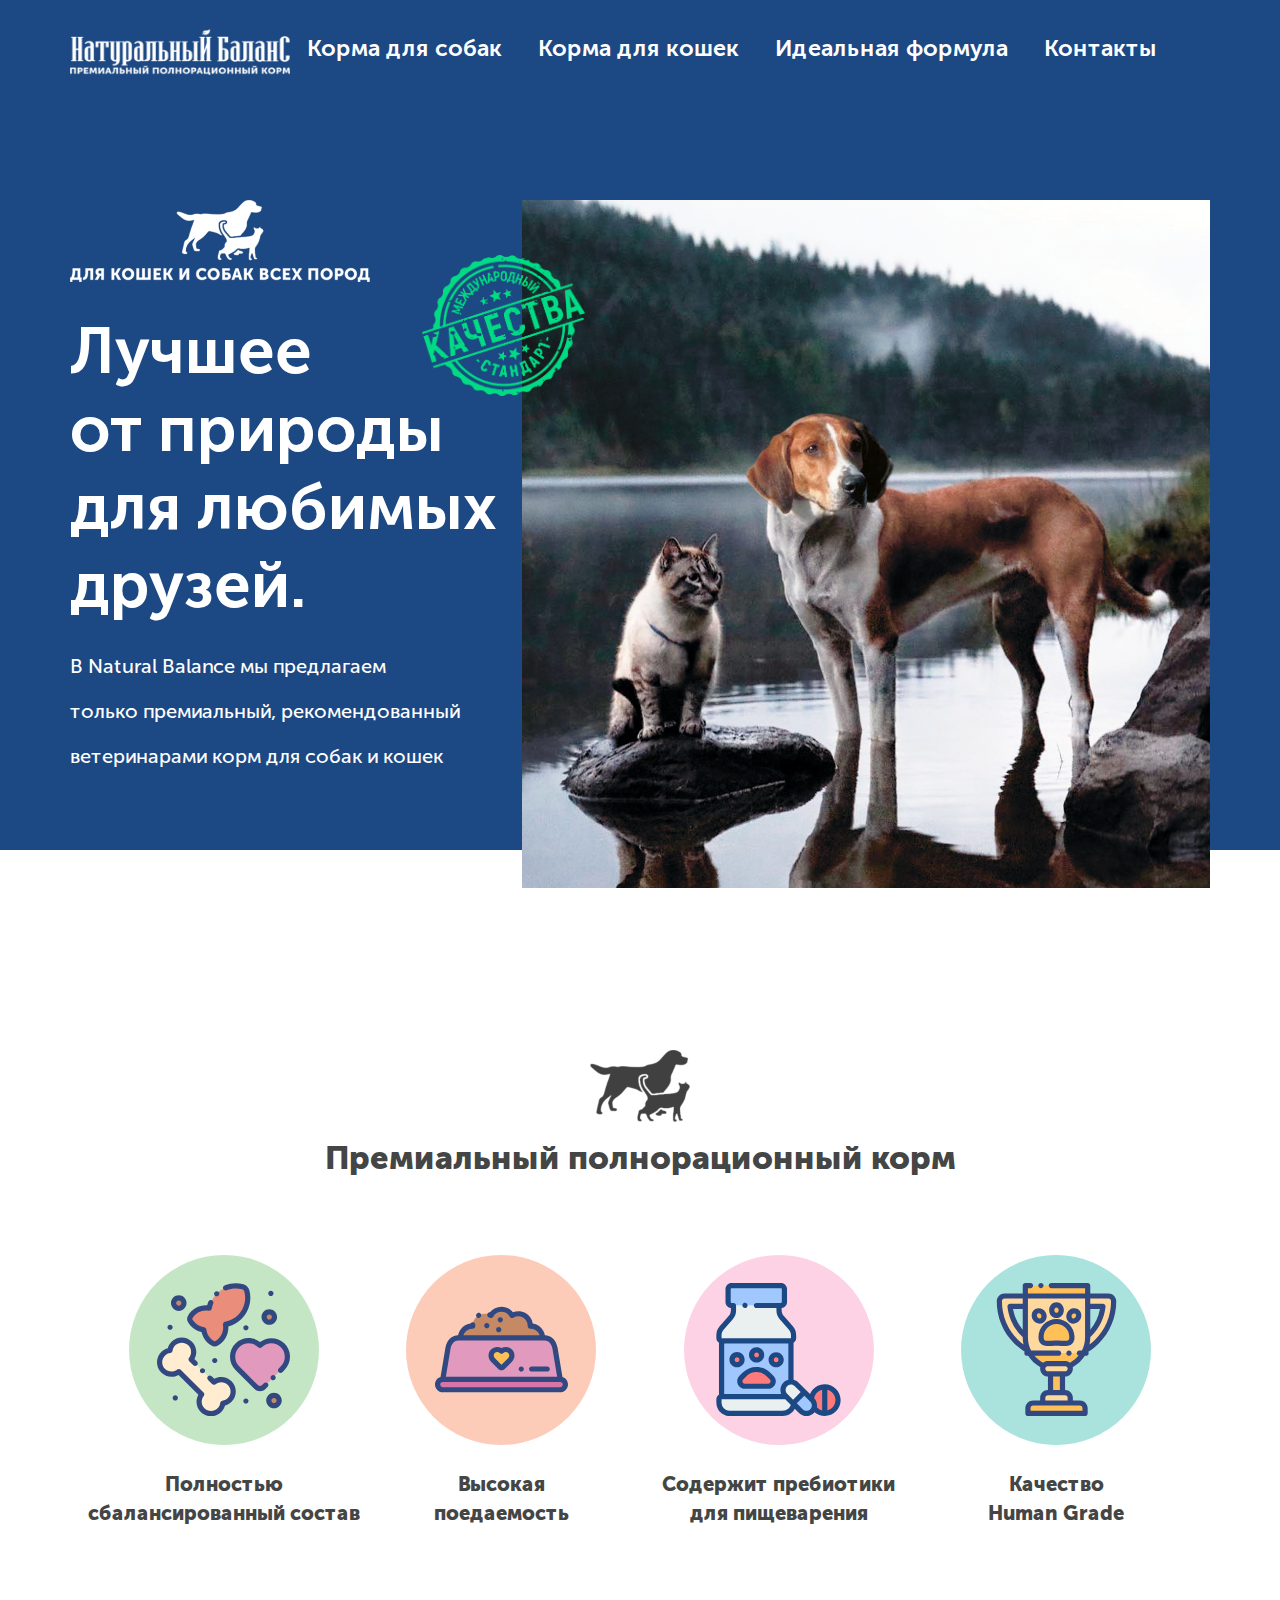
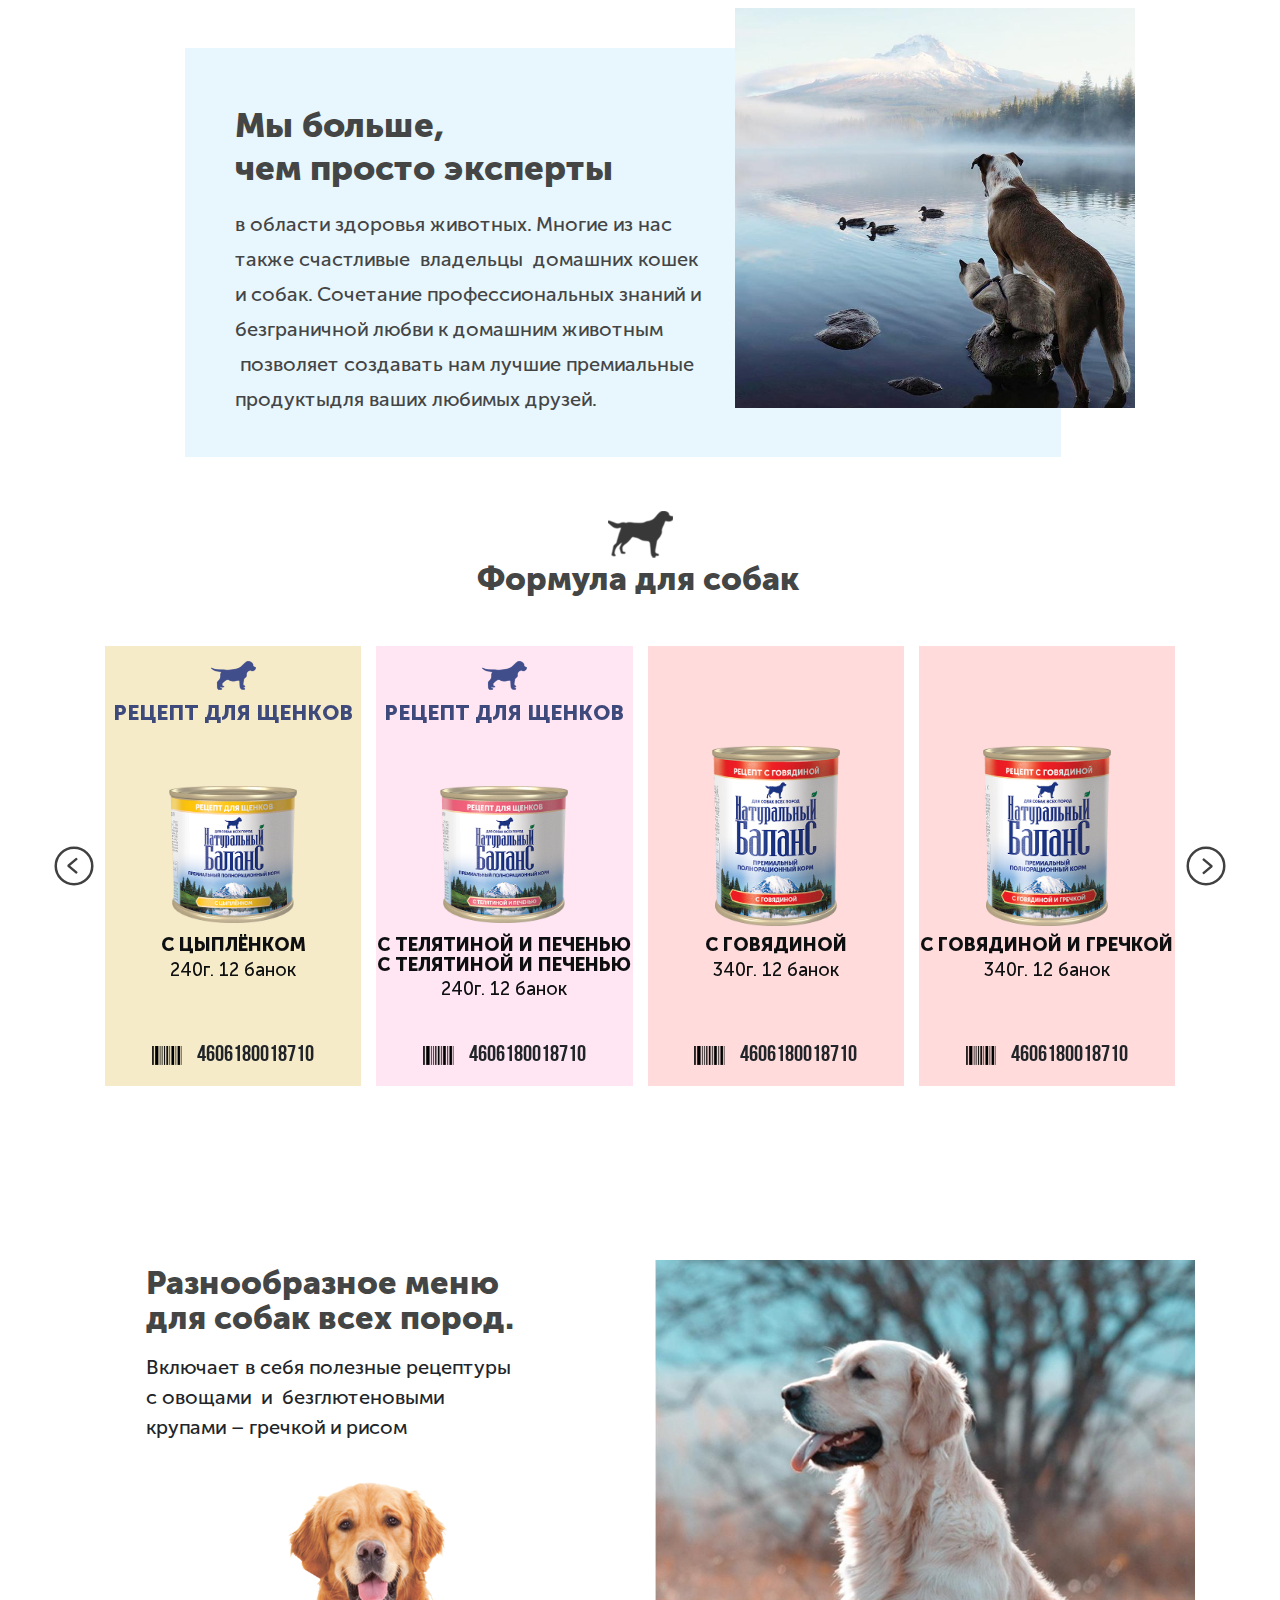
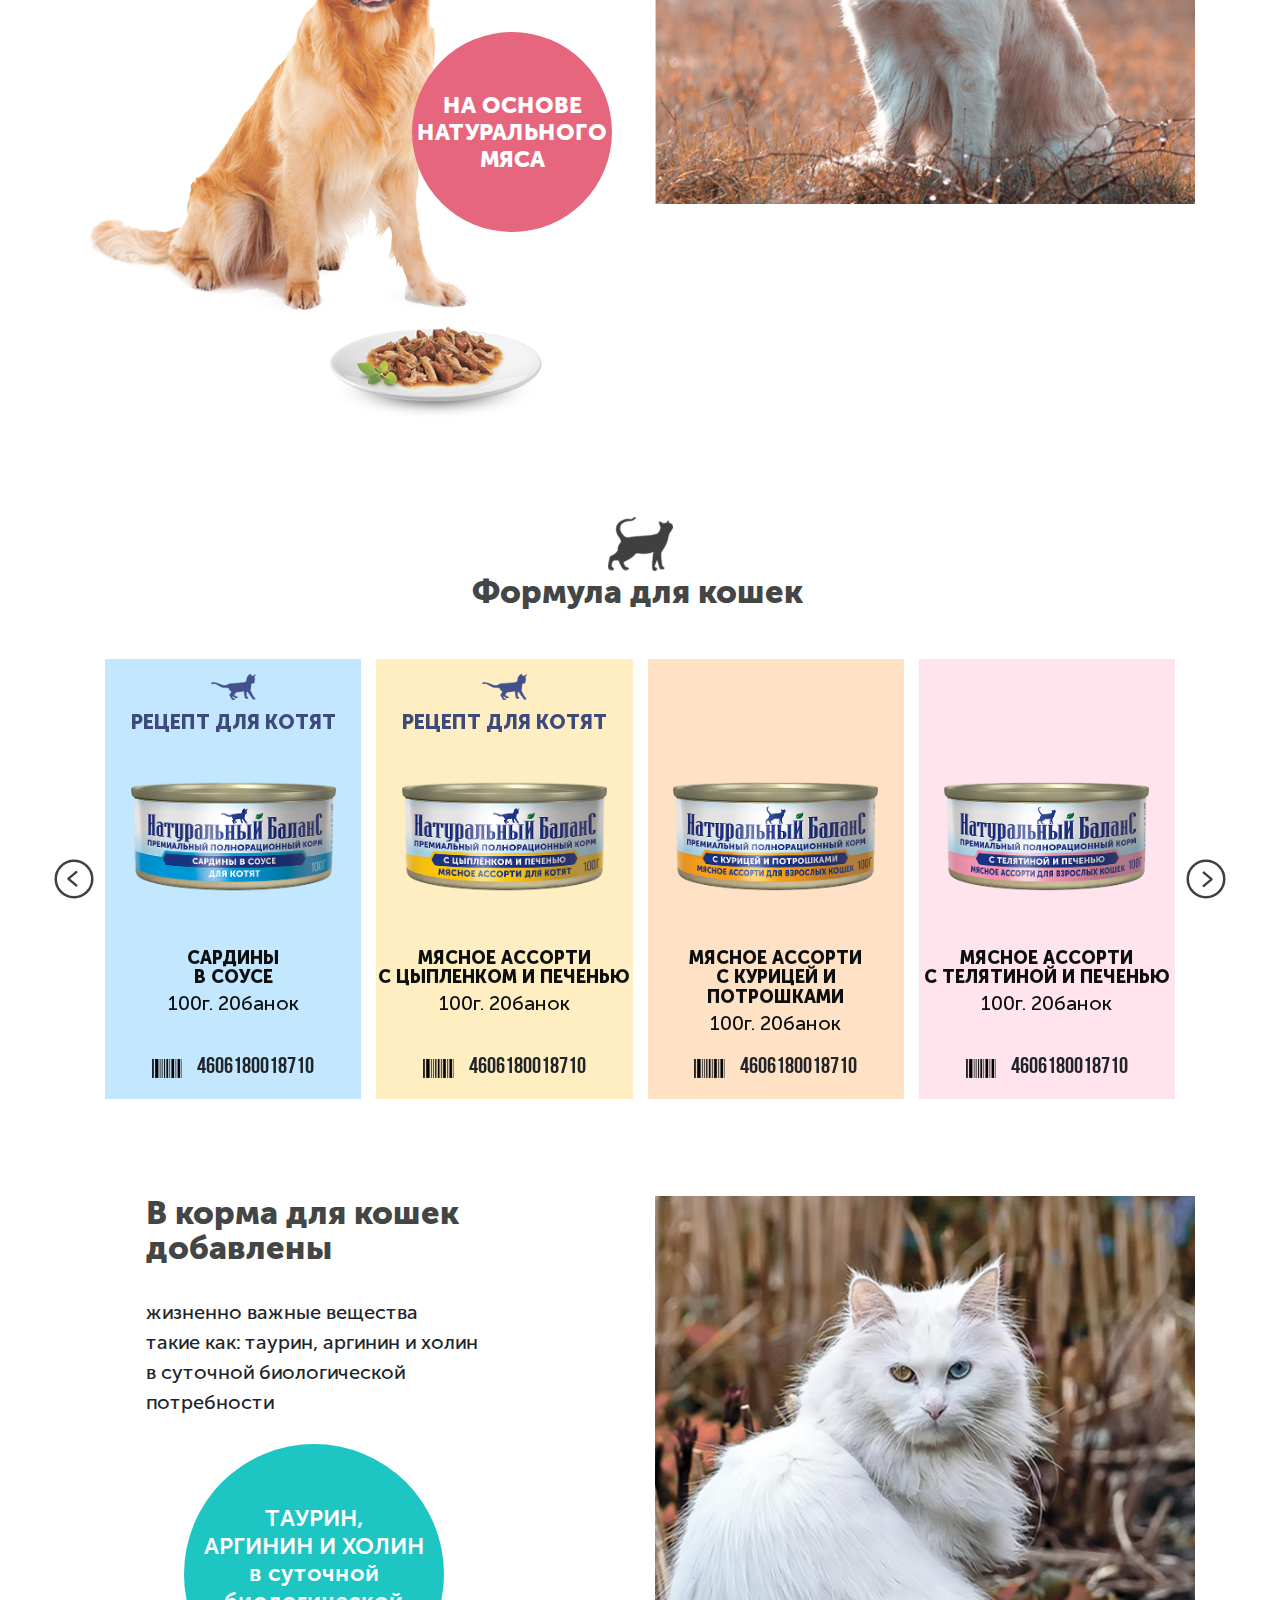
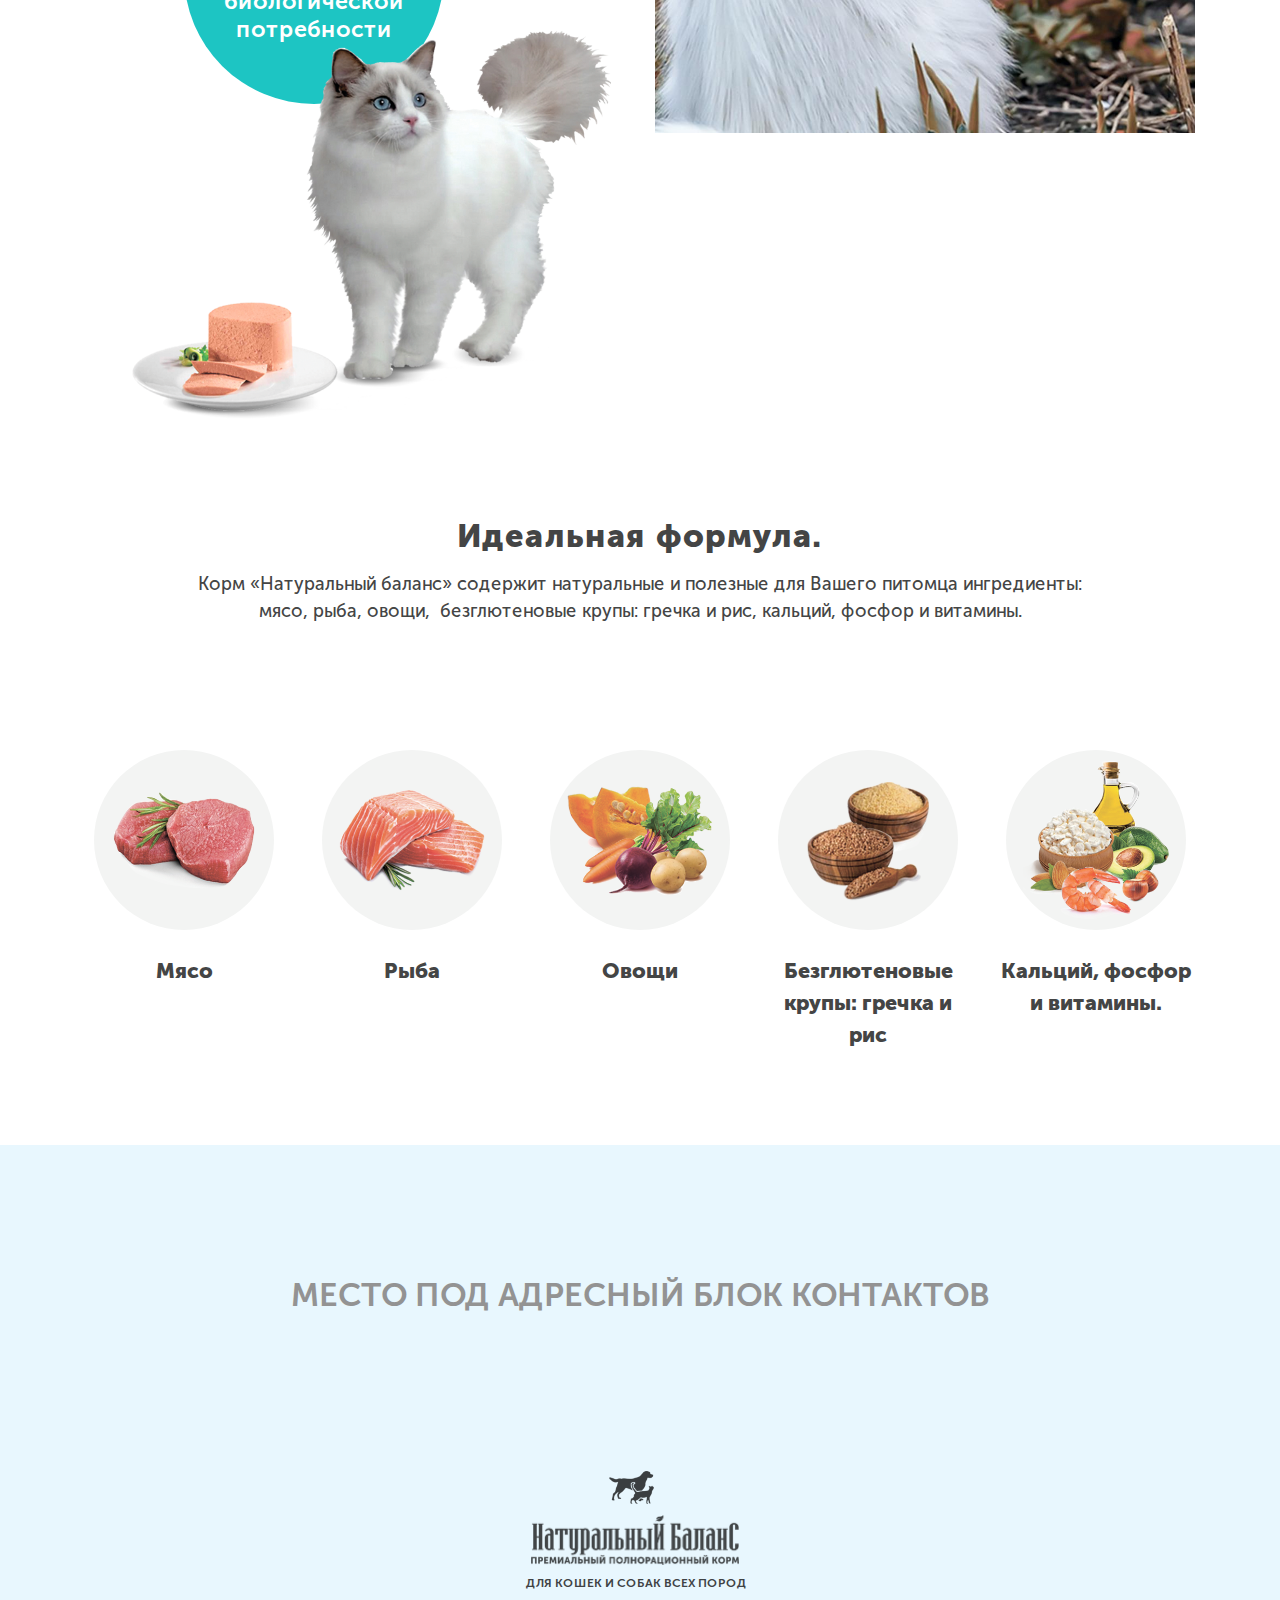
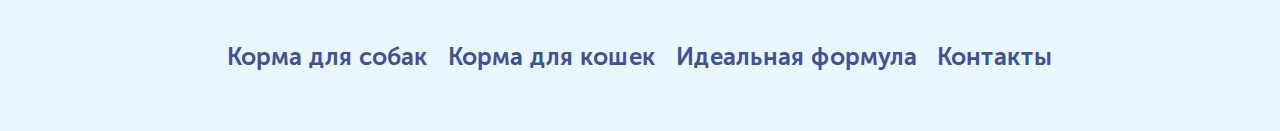
==== commit 41a5864a: "fix" ====
--- a/public/index.html
+++ b/public/index.html
@@ -21,7 +21,7 @@
 		<!-- Custom Browsers Color-->
 		<meta name="theme-color" content="#3361d8">
 		<link rel="stylesheet" href="libs/swiper/css/swiper.min.css"/>
-		<link rel="stylesheet" href="libs/@fancyapps/fancybox/jquery.fancybox.min.css"/>
+		<!--link(rel="stylesheet", href="libs/@fancyapps/fancybox/jquery.fancybox.min.css")-->
 		<link rel="stylesheet" href="css/main.min.css"/>
 	</head>
 	<body><!--[if lt IE 11]><p   class="browsehappy container">К сожалению, вы используете устаревший браузер. Пожалуйста, <a href="http://browsehappy.com/" target="_blank">обновите ваш браузер</a>, чтобы улучшить производительность, качество отображаемого материала и повысить безопасность.</p><![endif]-->
@@ -33,13 +33,13 @@
 				</div>
 				<div class="menu-mobile__inner">
 					<ul class="menu-mobile__nav" itemscope="itemscope" itemtype="http://schema.org/SiteNavigationElement">
-						<li class="menu-mobile__item" itemprop="item"><a class="menu-mobile__link" href="/" itemprop="url">Корма для собак</a>
-						</li>
-						<li class="menu-mobile__item" itemprop="item"><a class="menu-mobile__link" href="#" itemprop="url">Корма для кошек</a>
-						</li>
-						<li class="menu-mobile__item" itemprop="item"><a class="menu-mobile__link" href="#" itemprop="url">Идеальная формула</a>
-						</li>
-						<li class="menu-mobile__item" itemprop="item"><a class="menu-mobile__link" href="#" itemprop="url">Контакты </a>
+						<li class="menu-mobile__item" itemprop="item"><a class="menu-mobile__link" href="#s-dogs-slider" itemprop="url">Корма для собак</a>
+						</li>
+						<li class="menu-mobile__item" itemprop="item"><a class="menu-mobile__link" href="#s-cats-slider" itemprop="url">Корма для кошек</a>
+						</li>
+						<li class="menu-mobile__item" itemprop="item"><a class="menu-mobile__link" href="#s-perfect-formula" itemprop="url">Идеальная формула</a>
+						</li>
+						<li class="menu-mobile__item" itemprop="item"><a class="menu-mobile__link" href=".footer" itemprop="url">Контакты </a>
 						</li>
 					</ul>
 					<div class="text-right"></div>
@@ -49,59 +49,67 @@
 			<!-- start header-->
 			<section class="header section" id="header">
 				<div class="container">
-					<header class="home-header"><a class="logo-link" href="#"><img src="img/header-img/logo.png"/></a>
+					<header class="home-header"><a class="logo-link" href="#"><img src="img/@2x/logo.png"/></a>
 						<nav class="header-menu d-none d-lg-block">
 							<ul>
-								<li><a href="#">Корма для собак</a></li>
-								<li><a href="#">Корма для кошек</a></li>
-								<li><a href="#">Идеальная формула</a></li>
-								<li><a href="#">Контакты</a></li>
+								<li><a class="ancor-js" href="#s-dogs-slider">Корма для собак</a></li>
+								<li><a class="ancor-js" href="#s-cats-slider">Корма для кошек</a></li>
+								<li><a class="ancor-js" href="#s-perfect-formula">Идеальная формула</a></li>
+								<li><a class="ancor-js" href=".footer">Контакты</a></li>
 							</ul>
 						</nav>
 					</header>
-					<div class="header-title"><img class="header-title-img" src="img/header-img/cats-and-dogs-every-sort.png"/>
-						<h1 class="header-title-headline">Лучшее<br/>от природы<br/>для любимых<br/>друзей.</h1>
-						<p class="header-title-txt">В Natural Balance мы предлагаем<br/>только премиальный, рекомендованный<br/>ветеринарами корм для собак и кошек</p>
-					</div>
-					<div class="header-img-banner" style="background-image: url(img/header-img/cat-and-dog-img.png)">
-						<div class="img-quality-mark" style="background-image: url(img/header-img/quality-mark.png)"></div>
+					<div class="header-title"><img class="header-title-img" src="img/@2x/cats-and-dogs-every-sort.png"/>
+						<h1 class="header-title-headline">
+							Лучшее
+							от&nbsp;природы
+							для&nbsp;любимых
+							друзей.
+						</h1>
+						<p class="header-title-txt">
+							В Natural Balance мы предлагаем
+							только&nbsp;премиальный,&nbsp;рекомендованный
+							ветеринарами корм для собак и кошек
+						</p>
+					</div>
+					<div class="header-img-banner" style="background-image: url(img/@2x/cat-and-dog-img.png)">
+						<div class="img-quality-mark" style="background-image: url(img/@2x/quality-mark.png)"></div>
 					</div>
 				</div>
 			</section>
 			<!-- start s-test-->
 			<section class="s-advantage section" id="s-test">
-				<div class="container"><img class="small-cat-and-dog" src="img/advantage-img/small-cat-and-dog-icon.png"/>
+				<div class="container"><img class="small-cat-and-dog" src="img/@2x/small-cat-and-dog-icon.png"/>
 					<h2 class="advantage-title">Премиальный полнорационный корм</h2>
 					<ul class="advantages-pills-list row">
 						<li class="advantages-pills-list-item col-md-5 col-10">
-							<div class="inner-img-container" style="background-color: #c5e6c5 ;"><img class="inner-img" src="img/advantage-img/bones-item.png"/></div>
+							<div class="inner-img-container" style="background-color: #c5e6c5 ;"><img class="inner-img" src="img/svg/advant-1.svg"/></div>
 							<p class="pill-description">Полностью<br/>сбалансированный состав</p>
 						</li>
 						<li class="advantages-pills-list-item col-md-5 col-10">
-							<div class="inner-img-container" style="background-color: #fcccb9 ;"><img class="inner-img" src="img/advantage-img/plate-item.png"/></div>
+							<div class="inner-img-container" style="background-color: #fcccb9 ;"><img class="inner-img" src="img/svg/advant-2.svg"/></div>
 							<p class="pill-description">Высокая<br/>поедаемость</p>
 						</li>
 						<li class="advantages-pills-list-item col-md-5 col-10">
-							<div class="inner-img-container" style="background-color: #fdd2e5 ;"><img class="inner-img" src="img/advantage-img/drugs-item.png"/></div>
+							<div class="inner-img-container" style="background-color: #fdd2e5 ;"><img class="inner-img" src="img/svg/advant-3.svg"/></div>
 							<p class="pill-description">Содержит пребиотики<br/>для пищеварения</p>
 						</li>
 						<li class="advantages-pills-list-item col-md-5 col-10">
-							<div class="inner-img-container" style="background-color: #aae3dd ;"><img class="inner-img" src="img/advantage-img/chempion-item.png"/></div>
+							<div class="inner-img-container" style="background-color: #aae3dd ;"><img class="inner-img" src="img/svg/advant-4.svg"/></div>
 							<p class="pill-description">Качество<br/>Human Grade</p>
 						</li>
 					</ul>
 					<div class="convince-txt-container">
-						<h6 class="convince-txt-head-line">Мы больше,<br/>чем просто эксперты</h6>
-						<p class="convince-txt-par">в области здоровья животных. Многие из нас также счастливые&nbsp; владельцы&nbsp; домашних кошек и собак. Сочетание профессиональных знаний и безграничной любви к домашним животным  позволяет  создавать  нам лучшие премиальные продукты<br class="d-none d-md-block"/>для ваших любимых друзей.</p>
-						<div class="convince-img" style="background-image: url(img/advantage-img/cat-dog-ducks.jpg)"></div>
-					</div>
-					<div class="row"></div>
+						<div class="convince-txt-head-line">Мы больше,<br/>чем просто эксперты</div>
+						<p class="convince-txt-par">в области здоровья животных. Многие из нас также счастливые&nbsp; владельцы&nbsp; домашних кошек и собак. Сочетание профессиональных знаний и безграничной любви к домашним животным  позволяет  создавать  нам лучшие премиальные продукты<br class="d-none d-base-xl-block"/>для ваших любимых друзей.</p>
+						<div class="convince-img" style="background-image: url(img/@2x/cat-dog-ducks.jpg)"></div>
+					</div>
 				</div>
 			</section>
 			<!-- end s-test-->
 			<!-- start s-test-->
-			<section class="s-dogs-slider section" id="s-test">
-				<div class="container"><img class="small-cat-and-dog" src="img/s-dogs-slider/small-dog-only.png"/>
+			<section class="s-dogs-slider section" id="s-dogs-slider">
+				<div class="container"><img class="small-cat-and-dog" src="img/@2x/small-dog-only.png"/>
 					<h2 class="advantage-title h2">Формула для собак</h2>
 				</div>
 				<div class="slider-container">
@@ -110,75 +118,29 @@
 					<div class="dogs-slider-swiper-cont">
 						<div class="swiper-wrapper">
 							<div class="swiper-slide" style="background-color: #f6ebc9;">
-								<div class="recipe-cont"><img class="small-dog-img" src="img/s-dogs-slider/small-dog-blue.png"/>
+								<div class="recipe-cont"><img class="small-dog-img swiper-lazy" src="#" data-src="img/@2x/small-dog-blue.png"/>
 									<h4 class="h4 recipe-txt">РЕЦЕПТ ДЛЯ ЩЕНКОВ</h4>
-								</div>
-								<div class="can-img" style="background-image: url(img/s-dogs-slider/slider-img/4_Schenki_Cypa.png)"></div>
+								</div><img class="can-img small-can swiper-lazy" src="#" data-src="img/@2x/4_Schenki_Cypa.png"/>
 								<div class="lower-info-cont"><span class="taste-txt">С ЦЫПЛЁНКОМ</span><span class="info-txt">240г. 12 банок</span>
-									<div class="code-cont"><img class="code-img" src="img/s-dogs-slider/slider-img/code-img.png"/><span class="code-num">4606180018710</span></div>
+									<div class="code-cont"><img class="code-img swiper-lazy" src="#" data-src="img/@2x/code-img.png"/><span class="code-num">4606180018710</span></div>
 								</div>
 							</div>
 							<div class="swiper-slide" style="background-color: #ffe6f2;">
-								<div class="recipe-cont"><img class="small-dog-img" src="img/s-dogs-slider/small-dog-blue.png"/>
+								<div class="recipe-cont"><img class="small-dog-img swiper-lazy" src="#" data-src="img/@2x/small-dog-blue.png"/>
 									<h4 class="h4 recipe-txt">РЕЦЕПТ ДЛЯ ЩЕНКОВ</h4>
-								</div>
-								<div class="can-img" style="background-image: url(img/s-dogs-slider/slider-img/2.png)"></div>
+								</div><img class="can-img small-can swiper-lazy" src="#" data-src="img/@2x/2.png"/>
 								<div class="lower-info-cont"><span class="taste-txt">с телятиной и ПЕЧЕНЬЮ с телятиной и ПЕЧЕНЬЮ</span><span class="info-txt">240г. 12 банок</span>
-									<div class="code-cont"><img class="code-img" src="img/s-dogs-slider/slider-img/code-img.png"/><span class="code-num">4606180018710</span></div>
-								</div>
-							</div>
-							<div class="swiper-slide" style="background-color: #ffdbdb;">
-								<div class="recipe-cont d-none"><img class="small-dog-img" src="img/s-dogs-slider/small-dog-blue.png"/>
-									<h4 class="h4 recipe-txt">РЕЦЕПТ ДЛЯ ЩЕНКОВ3</h4>
-								</div>
-								<div class="can-img" style="background-image: url(img/s-dogs-slider/slider-img/3.png)"></div>
+									<div class="code-cont"><img class="code-img swiper-lazy" src="#" data-src="img/@2x/code-img.png"/><span class="code-num">4606180018710</span></div>
+								</div>
+							</div>
+							<div class="swiper-slide" style="background-color: #ffdbdb;"><img class="can-img big-can swiper-lazy" src="#" data-src="img/@2x/3.png"/>
 								<div class="lower-info-cont"><span class="taste-txt">с говядиной</span><span class="info-txt">340г. 12 банок</span>
-									<div class="code-cont"><img class="code-img" src="img/s-dogs-slider/slider-img/code-img.png"/><span class="code-num">4606180018710</span></div>
-								</div>
-							</div>
-							<div class="swiper-slide" style="background-color: #ffdbdb;">
-								<div class="recipe-cont d-none"><img class="small-dog-img" src="img/s-dogs-slider/small-dog-blue.png"/>
-									<h4 class="h4 recipe-txt">РЕЦЕПТ ДЛЯ ЩЕНКОВ4</h4>
-								</div>
-								<div class="can-img" style="background-image: url(img/s-dogs-slider/slider-img/4.png)"></div>
+									<div class="code-cont"><img class="code-img swiper-lazy" src="#" data-src="img/@2x/code-img.png"/><span class="code-num">4606180018710</span></div>
+								</div>
+							</div>
+							<div class="swiper-slide" style="background-color: #ffdbdb;"><img class="can-img big-can swiper-lazy" src="#" data-src="img/@2x/4.png"/>
 								<div class="lower-info-cont"><span class="taste-txt">с говядиной и гречкой</span><span class="info-txt">340г. 12 банок</span>
-									<div class="code-cont"><img class="code-img" src="img/s-dogs-slider/slider-img/code-img.png"/><span class="code-num">4606180018710</span></div>
-								</div>
-							</div>
-							<div class="swiper-slide" style="background-color: #f6ebc9;">
-								<div class="recipe-cont"><img class="small-dog-img" src="img/s-dogs-slider/small-dog-blue.png"/>
-									<h4 class="h4 recipe-txt">РЕЦЕПТ ДЛЯ ЩЕНКОВ</h4>
-								</div>
-								<div class="can-img" style="background-image: url(img/s-dogs-slider/slider-img/4_Schenki_Cypa.png)"></div>
-								<div class="lower-info-cont"><span class="taste-txt">С ЦЫПЛЁНКОМ</span><span class="info-txt">240г. 12 банок</span>
-									<div class="code-cont"><img class="code-img" src="img/s-dogs-slider/slider-img/code-img.png"/><span class="code-num">4606180018710</span></div>
-								</div>
-							</div>
-							<div class="swiper-slide" style="background-color: #ffe6f2;">
-								<div class="recipe-cont"><img class="small-dog-img" src="img/s-dogs-slider/small-dog-blue.png"/>
-									<h4 class="h4 recipe-txt">РЕЦЕПТ ДЛЯ ЩЕНКОВ</h4>
-								</div>
-								<div class="can-img" style="background-image: url(img/s-dogs-slider/slider-img/2.png)"></div>
-								<div class="lower-info-cont"><span class="taste-txt">с телятиной и ПЕЧЕНЬЮ</span><span class="info-txt">240г. 12 банок</span>
-									<div class="code-cont"><img class="code-img" src="img/s-dogs-slider/slider-img/code-img.png"/><span class="code-num">4606180018710</span></div>
-								</div>
-							</div>
-							<div class="swiper-slide" style="background-color: #ffdbdb;">
-								<div class="recipe-cont d-none"><img class="small-dog-img" src="img/s-dogs-slider/small-dog-blue.png"/>
-									<h4 class="h4 recipe-txt">РЕЦЕПТ ДЛЯ ЩЕНКОВ3</h4>
-								</div>
-								<div class="can-img" style="background-image: url(img/s-dogs-slider/slider-img/3.png)"></div>
-								<div class="lower-info-cont"><span class="taste-txt">с говядиной</span><span class="info-txt">340г. 12 банок</span>
-									<div class="code-cont"><img class="code-img" src="img/s-dogs-slider/slider-img/code-img.png"/><span class="code-num">4606180018710</span></div>
-								</div>
-							</div>
-							<div class="swiper-slide" style="background-color: #ffdbdb;">
-								<div class="recipe-cont d-none"><img class="small-dog-img" src="img/s-dogs-slider/small-dog-blue.png"/>
-									<h4 class="h4 recipe-txt">РЕЦЕПТ ДЛЯ ЩЕНКОВ4</h4>
-								</div>
-								<div class="can-img" style="background-image: url(img/s-dogs-slider/slider-img/4.png)"></div>
-								<div class="lower-info-cont"><span class="taste-txt">с говядиной и гречкой</span><span class="info-txt">340г. 12 банок</span>
-									<div class="code-cont"><img class="code-img" src="img/s-dogs-slider/slider-img/code-img.png"/><span class="code-num">4606180018710</span></div>
+									<div class="code-cont"><img class="code-img swiper-lazy" src="#" data-src="img/@2x/code-img.png"/><span class="code-num">4606180018710</span></div>
 								</div>
 							</div>
 						</div>
@@ -190,20 +152,20 @@
 				<div class="container">
 					<div class="row">
 						<div class="col-20 col-lg-10 pet-and-text">
-							<h3 class="h3 pet-txt-headline">Разнообразное меню для собак всех пород.</h3>
+							<div class="h3 pet-txt-headline">Разнообразное меню для собак всех пород.</div>
 							<p class="descr-par">Включает в себя полезные рецептуры с овощами &nbsp;и &nbsp;безглютеновыми крупами – гречкой и рисом</p>
-							<div class="pet-img-container"><img class="pet-item" src="img/DogsChems/dog-and-plate.png"/>
+							<div class="pet-img-container"><img class="pet-item" src="img/@2x/dog-and-plate.png"/>
 								<div class="elipse" style="background-color: #e6677d"><span class="inner-txt">на основе натурального мяса</span></div>
 							</div>
 						</div>
-						<div class="col-20 col-lg-10 img-block d-none d-sm-block"><img class="pet-img-square" src="img/DogsChems/spring-dog.jpg"/></div>
+						<div class="col-20 col-lg-10 img-block d-none d-sm-block"><img class="pet-img-square" src="img/@2x/spring-dog.jpg"/></div>
 					</div>
 				</div>
 			</section>
 			<!-- end sContact .d-none.d-lg-block-->
 			<!-- start s-test-->
-			<section class="s-cats-slider section" id="s-test">
-				<div class="container"><img class="small-cat-and-dog" src="img/s-cats-slider/small-brown-cat.png"/>
+			<section class="s-cats-slider section" id="s-cats-slider">
+				<div class="container"><img class="small-cat-and-dog" src="img/@2x/small-brown-cat.png"/>
 					<h2 class="advantage-title h2">Формула для кошек</h2>
 				</div>
 				<div class="slider-container">
@@ -212,39 +174,29 @@
 					<div class="cats-slider-cont">
 						<div class="swiper-wrapper">
 							<div class="swiper-slide" style="background-color: #c2e7ff;">
-								<div class="recipe-cont"><img class="small-dog-img" src="img/s-cats-slider/small-cat-blue.png"/>
+								<div class="recipe-cont"><img class="small-dog-img swiper-lazy" src="#" data-src="img/@2x/small-cat-blue.png"/>
 									<h4 class="h4 recipe-txt">РЕЦЕПТ ДЛЯ КОТЯТ</h4>
-								</div>
-								<div class="can-img" style="background-image: url(img/s-cats-slider/slider-img/1.png)"></div>
+								</div><img class="can-img small-can swiper-lazy" src="#" data-src="img/@2x/1cat.png"/>
 								<div class="lower-info-cont"><span class="taste-txt" data-wrap-words="1">сардины в соусе</span><span class="info-txt">100г. 20банок</span>
-									<div class="code-cont"><img class="code-img" src="img/s-dogs-slider/slider-img/code-img.png"/><span class="code-num">4606180018710</span></div>
+									<div class="code-cont"><img class="code-img swiper-lazy" src="#" data-src="img/@2x/code-img.png"/><span class="code-num">4606180018710</span></div>
 								</div>
 							</div>
 							<div class="swiper-slide" style="background-color: #ffeec2;">
-								<div class="recipe-cont"><img class="small-dog-img" src="img/s-cats-slider/small-cat-blue.png"/>
+								<div class="recipe-cont"><img class="small-dog-img swiper-lazy" src="#" data-src="img/@2x/small-cat-blue.png"/>
 									<h4 class="h4 recipe-txt">РЕЦЕПТ ДЛЯ КОТЯТ</h4>
-								</div>
-								<div class="can-img" style="background-image: url(img/s-cats-slider/slider-img/2.png)"></div>
+								</div><img class="can-img small-can swiper-lazy" src="#" data-src="img/@2x/2cat.png"/>
 								<div class="lower-info-cont"><span class="taste-txt" data-wrap-words="2">мясное ассорти с цыпленком и печенью</span><span class="info-txt">100г. 20банок</span>
-									<div class="code-cont"><img class="code-img" src="img/s-dogs-slider/slider-img/code-img.png"/><span class="code-num">4606180018710</span></div>
-								</div>
-							</div>
-							<div class="swiper-slide" style="background-color: #ffe1c6;">
-								<div class="recipe-cont d-none"><img class="small-dog-img" src="img/s-cats-slider/small-cat-blue.png"/>
-									<h4 class="h4 recipe-txt">РЕЦЕПТ ДЛЯ ЩЕНКОВ3</h4>
-								</div>
-								<div class="can-img" style="background-image: url(img/s-cats-slider/slider-img/3.png)"></div>
+									<div class="code-cont"><img class="code-img swiper-lazy" src="#" data-src="img/@2x/code-img.png"/><span class="code-num">4606180018710</span></div>
+								</div>
+							</div>
+							<div class="swiper-slide" style="background-color: #ffe1c6;"><img class="can-img small-can swiper-lazy" src="#" data-src="img/@2x/3cat.png"/>
 								<div class="lower-info-cont"><span class="taste-txt" data-wrap-words="2">мясное ассорти с курицей и потрошками</span><span class="info-txt">100г. 20банок</span>
-									<div class="code-cont"><img class="code-img" src="img/s-dogs-slider/slider-img/code-img.png"/><span class="code-num">4606180018710</span></div>
-								</div>
-							</div>
-							<div class="swiper-slide" style="background-color: #ffe4ee;">
-								<div class="recipe-cont d-none"><img class="small-dog-img" src="img/s-cats-slider/small-cat-blue.png"/>
-									<h4 class="h4 recipe-txt">РЕЦЕПТ ДЛЯ ЩЕНКОВ4</h4>
-								</div>
-								<div class="can-img" style="background-image: url(img/s-cats-slider/slider-img/4.png)"></div>
+									<div class="code-cont"><img class="code-img swiper-lazy" src="#" data-src="img/@2x/code-img.png"/><span class="code-num">4606180018710</span></div>
+								</div>
+							</div>
+							<div class="swiper-slide" style="background-color: #ffe4ee;"><img class="can-img small-can swiper-lazy" src="#" data-src="img/@2x/4cat.png"/>
 								<div class="lower-info-cont"><span class="taste-txt" data-wrap-words="2">мясное ассорти с телятиной и печенью</span><span class="info-txt">100г. 20банок</span>
-									<div class="code-cont"><img class="code-img" src="img/s-dogs-slider/slider-img/code-img.png"/><span class="code-num">4606180018710</span></div>
+									<div class="code-cont"><img class="code-img swiper-lazy" src="#" data-src="img/@2x/code-img.png"/><span class="code-num">4606180018710</span></div>
 								</div>
 							</div>
 						</div>
@@ -256,41 +208,41 @@
 				<div class="container">
 					<div class="row">
 						<div class="col-20 col-lg-10 pet-and-text">
-							<h3 class="h3 pet-txt-headline">В корма для кошек добавлены</h3>
+							<div class="h3 pet-txt-headline">В корма для кошек добавлены</div>
 							<p class="descr-par">жизненно важные вещества<br/>такие как: таурин, аргинин и холин<br/>в суточной биологической потребности</p>
-							<div class="pet-img-container"><img class="pet-item" src="img/CatsChems/cat-and-plate.png"/>
+							<div class="pet-img-container"><img class="pet-item" src="img/@2x/cat-and-plate.png"/>
 								<div class="elipse" style="background-color: #1dc5c3"><span class="inner-txt">таурин,<br/>аргинин и холин<span class="small-txt">в суточной биологической потребности</span></span></div>
 							</div>
 						</div>
-						<div class="col-20 col-lg-10 img-block d-none d-sm-block"><img class="pet-img-square" src="img/CatsChems/blue-green-eyes-cat.jpg"/></div>
+						<div class="col-20 col-lg-10 img-block d-none d-sm-block"><img class="pet-img-square" src="img/@2x/blue-green-eyes-cat.jpg"/></div>
 					</div>
 				</div>
 			</section>
 			<!-- end sContact .d-none.d-lg-block-->
 			<!-- start s-perfect-formula-->
-			<section class="s-perfect-formula section" id="sContact">
+			<section class="s-perfect-formula section" id="s-perfect-formula">
 				<div class="container text-center">
 					<h4 class="s-headline">Идеальная формула.</h4>
 					<p class="class-headline-description">Корм «Натуральный баланс» содержит натуральные и полезные для Вашего питомца ингредиенты:<br class="d-none d-lg-block"/>мясо, рыба, овощи,  безглютеновые крупы: гречка и рис, кальций, фосфор и витамины.</p>
 					<div class="component-pills row">
 						<div class="component-pill-item col-lg-4">
-							<div class="img-container"><img class="component-img" src="img/comoponents-img/1.png"/></div>
+							<div class="img-container"><img class="component-img" src="img/@2x/1component.png"/></div>
 							<p class="component-descr">Мясо</p>
 						</div>
 						<div class="component-pill-item col-lg-4">
-							<div class="img-container"><img class="component-img" src="img/comoponents-img/2.png"/></div>
+							<div class="img-container"><img class="component-img" src="img/@2x/2component.png"/></div>
 							<p class="component-descr">Рыба</p>
 						</div>
 						<div class="component-pill-item col-lg-4">
-							<div class="img-container"><img class="component-img" src="img/comoponents-img/3.png"/></div>
+							<div class="img-container"><img class="component-img" src="img/@2x/3component.png"/></div>
 							<p class="component-descr">Овощи</p>
 						</div>
 						<div class="component-pill-item col-lg-4">
-							<div class="img-container"><img class="component-img" src="img/comoponents-img/4.png"/></div>
+							<div class="img-container"><img class="component-img" src="img/@2x/4component.png"/></div>
 							<p class="component-descr">Безглютеновые крупы: гречка и рис</p>
 						</div>
 						<div class="component-pill-item col-lg-4">
-							<div class="img-container"><img class="component-img" src="img/comoponents-img/5.png"/></div>
+							<div class="img-container"><img class="component-img" src="img/@2x/5component.png"/></div>
 							<p class="component-descr">Кальций, фосфор и витамины.</p>
 						</div>
 					</div>
@@ -302,15 +254,15 @@
 					<div class="place-for-address-contacts">
 						<p class="inner-txt">МЕСТО ПОД АДРЕСНЫЙ БЛОК КОНТАКТОВ</p>
 					</div>
-					<div class="footer-logo-block"><img class="small-cat-and-dog" src="img/footer/small-cat-and-dog-icon.png"/><img class="footer-logo" src="img/footer/footer-logo.png"/>
+					<div class="footer-logo-block"><img class="small-cat-and-dog" src="img/@2x/small-cat-and-dog-icon.png"/><img class="footer-logo" src="img/@2x/footer-logo.png"/>
 						<div class="footer-logo-txt">для кошек и собак всех пород</div>
 					</div>
 					<nav class="footer-menu">
 						<ul class="footer-menu-list">
-							<li class="footer-menu-item"><a class="footer-menu-item-link" href="#">Корма для собак</a></li>
-							<li class="footer-menu-item"><a class="footer-menu-item-link" href="#">Корма для кошек</a></li>
-							<li class="footer-menu-item"><a class="footer-menu-item-link" href="#">Идеальная формула</a></li>
-							<li class="footer-menu-item"><a class="footer-menu-item-link" href="#">Контакты</a></li>
+							<li class="footer-menu-item"><a class="footer-menu-item-link" href="#s-dogs-slider">Корма для собак</a></li>
+							<li class="footer-menu-item"><a class="footer-menu-item-link" href="#s-cats-slider">Корма для кошек</a></li>
+							<li class="footer-menu-item"><a class="footer-menu-item-link" href="#s-perfect-formula">Идеальная формула</a></li>
+							<li class="footer-menu-item"><a class="footer-menu-item-link" href=".footer">Контакты</a></li>
 						</ul>
 					</nav>
 				</div>
@@ -345,14 +297,14 @@
 			<!-- #modal-call-->
 		</div>
 		<!-- modal-->
-		<script src="js/lazy.js"></script>
+		<!--script(src="js/lazy.js")-->
 		<script src="libs/jquery/jquery.min.js"></script>
 		<!-- полифил для picture-->
 		<script src="libs/picturefill/picturefill.min.js"></script>
 		<!-- полифил для object-fit-->
 		<script src="libs/object-fit-images/ofi.min.js"></script>
 		<!-- modal libs-->
-		<script src="libs/@fancyapps/fancybox/jquery.fancybox.min.js"></script>
+		<!--script(src="libs/@fancyapps/fancybox/jquery.fancybox.min.js")-->
 		<!-- modal libs-->
 		<!-- slider libs-->
 		<script src="libs/swiper/js/swiper.min.js"></script>
--- a/public/css/main.min.css
+++ b/public/css/main.min.css
@@ -1 +1 @@
-@font-face{font-family:museo-sans-cyrl;font-style:normal;font-weight:500;font-display:block;src:url(../fonts/museoSansCyrl-500/MuseoSansCyrl-500.woff2) format("woff2"),url(../fonts/museoSansCyrl-500/MuseoSansCyrl-500.woff) format("woff")}@font-face{font-family:museo-sans-cyrl;font-style:normal;font-weight:700;font-display:block;src:url(../fonts/museoSansCyrl-700/MuseoSansCyrl-700.woff2) format("woff2"),url(../fonts/museoSansCyrl-700/MuseoSansCyrl-700.woff) format("woff")}@font-face{font-family:museo-sans-cyrl;font-style:normal;font-weight:900;font-display:block;src:url(../fonts/museoSansCyrl-900/MuseoSansCyrl-900.woff2) format("woff2"),url(../fonts/museoSansCyrl-900/MuseoSansCyrl-900.woff) format("woff")}@font-face{font-family:bebas;font-style:normal;font-weight:700;font-display:block;src:url(../fonts/bebas-neue-bold/BebasNeueBold.woff2) format("woff2"),url(../fonts/bebas-neue-bold/BebasNeueBold.woff) format("woff")}.icon{display:inline-block;width:1em;height:1em;fill:currentColor}.icon-check{font-size:2.7rem;width:1em}:root{--blue:#007bff;--indigo:#6610f2;--purple:#6f42c1;--pink:#e83e8c;--red:#dc3545;--orange:#fd7e14;--yellow:#ffc107;--green:#28a745;--teal:#20c997;--cyan:#17a2b8;--white:#fff;--gray:#6c757d;--gray-dark:#343a40;--primary:#007bff;--secondary:#6c757d;--success:#28a745;--info:#17a2b8;--warning:#ffc107;--danger:#dc3545;--light:#f8f9fa;--dark:#343a40;--breakpoint-xs:0;--breakpoint-sm:576px;--breakpoint-md:768px;--breakpoint-lg:992px;--breakpoint-xl:1200px;--breakpoint-xxl:1500px;--breakpoint-base-lg:1923px;--breakpoint-base-xl:2810px;--font-family-sans-serif:"museo-sans-cyrl",-apple-system,BlinkMacSystemFont,"Segoe UI",Roboto,"Helvetica Neue",Arial,"Noto Sans",sans-serif,"Apple Color Emoji","Segoe UI Emoji","Segoe UI Symbol","Noto Color Emoji";--font-family-monospace:SFMono-Regular,Menlo,Monaco,Consolas,"Liberation Mono","Courier New",monospace}*,:after,:before{box-sizing:border-box}html{font-family:sans-serif;line-height:1.15;-webkit-text-size-adjust:100%;-webkit-tap-highlight-color:rgba(0,0,0,0)}article,aside,figcaption,figure,footer,header,hgroup,main,nav,section{display:block}body{margin:0;font-family:museo-sans-cyrl,-apple-system,BlinkMacSystemFont,Segoe UI,Roboto,Helvetica Neue,Arial,Noto Sans,sans-serif,Apple Color Emoji,Segoe UI Emoji,Segoe UI Symbol,Noto Color Emoji;font-size:1rem;font-weight:400;line-height:1.5;color:#212529;text-align:left;background-color:#fff}[tabindex="-1"]:focus:not(:focus-visible){outline:0!important}hr{box-sizing:content-box;height:0;overflow:visible}h1,h2,h3,h4,h5,h6{margin-top:0;margin-bottom:.5rem}p{margin-top:0;margin-bottom:1rem}abbr[data-original-title],abbr[title]{text-decoration:underline;text-decoration:underline dotted;cursor:help;border-bottom:0;text-decoration-skip-ink:none}address{font-style:normal;line-height:inherit}address,dl,ol,ul{margin-bottom:1rem}dl,ol,ul{margin-top:0}ol ol,ol ul,ul ol,ul ul{margin-bottom:0}dt{font-weight:700}dd{margin-bottom:.5rem;margin-left:0}blockquote{margin:0 0 1rem}b,strong{font-weight:bolder}small{font-size:80%}sub,sup{position:relative;font-size:75%;line-height:0;vertical-align:baseline}sub{bottom:-.25em}sup{top:-.5em}a{color:#007bff;text-decoration:none;background-color:transparent}a:hover{color:#0056b3;text-decoration:underline}a:not([href]),a:not([href]):hover{color:inherit;text-decoration:none}code,kbd,pre,samp{font-family:SFMono-Regular,Menlo,Monaco,Consolas,Liberation Mono,Courier New,monospace;font-size:1em}pre{margin-top:0;margin-bottom:1rem;overflow:auto}figure{margin:0 0 1rem}img{border-style:none}img,svg{vertical-align:middle}svg{overflow:hidden}table{border-collapse:collapse}caption{padding-top:.75rem;padding-bottom:.75rem;color:#6c757d;text-align:left;caption-side:bottom}th{text-align:inherit}label{display:inline-block;margin-bottom:.5rem}button{border-radius:0}button:focus{outline:1px dotted;outline:5px auto -webkit-focus-ring-color}button,input,optgroup,select,textarea{margin:0;font-family:inherit;font-size:inherit;line-height:inherit}button,input{overflow:visible}button,select{text-transform:none}select{word-wrap:normal}[type=button],[type=reset],[type=submit],button{-webkit-appearance:button}[type=button]:not(:disabled),[type=reset]:not(:disabled),[type=submit]:not(:disabled),button:not(:disabled){cursor:pointer}[type=button]::-moz-focus-inner,[type=reset]::-moz-focus-inner,[type=submit]::-moz-focus-inner,button::-moz-focus-inner{padding:0;border-style:none}input[type=checkbox],input[type=radio]{box-sizing:border-box;padding:0}input[type=date],input[type=datetime-local],input[type=month],input[type=time]{-webkit-appearance:listbox}textarea{overflow:auto;resize:vertical}fieldset{min-width:0;padding:0;margin:0;border:0}legend{display:block;width:100%;max-width:100%;padding:0;margin-bottom:.5rem;font-size:1.5rem;line-height:inherit;color:inherit;white-space:normal}progress{vertical-align:baseline}[type=number]::-webkit-inner-spin-button,[type=number]::-webkit-outer-spin-button{height:auto}[type=search]{outline-offset:-2px;-webkit-appearance:none}[type=search]::-webkit-search-decoration{-webkit-appearance:none}::-webkit-file-upload-button{font:inherit;-webkit-appearance:button}output{display:inline-block}summary{display:list-item;cursor:pointer}template{display:none}[hidden]{display:none!important}.h1,.h2,.h3,.h4,.h5,.h6,.section-title,h1,h2,h3,h4,h5,h6{margin-bottom:.5rem;font-weight:500;line-height:1.2}.h1,h1{font-size:2.5rem}.h2,.section-title,h2{font-size:2rem}.h3,h3{font-size:1.75rem}.h4,h4{font-size:1.5rem}.h5,h5{font-size:1.25rem}.h6,h6{font-size:1rem}.lead{font-size:1.25rem;font-weight:300}.display-1{font-size:6rem}.display-1,.display-2{font-weight:300;line-height:1.2}.display-2{font-size:5.5rem}.display-3{font-size:4.5rem}.display-3,.display-4{font-weight:300;line-height:1.2}.display-4{font-size:3.5rem}hr{margin-top:1rem;margin-bottom:1rem;border:0;border-top:1px solid rgba(0,0,0,.1)}.small,small{font-size:80%;font-weight:400}.mark,mark{padding:.2em;background-color:#fcf8e3}.list-inline,.list-unstyled{padding-left:0;list-style:none}.list-inline-item{display:inline-block}.list-inline-item:not(:last-child){margin-right:.5rem}.initialism{font-size:90%;text-transform:uppercase}.blockquote{margin-bottom:1rem;font-size:1.25rem}.blockquote-footer{display:block;font-size:80%;color:#6c757d}.blockquote-footer:before{content:"\2014\00A0"}.container,.container-base-lg,.container-base-xl,.container-fluid,.container-lg,.container-md,.container-sm,.container-xl,.container-xs{width:100%;padding-right:15px;padding-left:15px;margin-right:auto;margin-left:auto}.container{max-width:480px}.row{display:flex;flex-wrap:wrap;margin-right:-15px;margin-left:-15px}.no-gutters{margin-right:0;margin-left:0}.no-gutters>.col,.no-gutters>[class*=col-]{padding-right:0;padding-left:0}.col,.col-1,.col-2,.col-3,.col-4,.col-5,.col-6,.col-7,.col-8,.col-9,.col-10,.col-11,.col-12,.col-13,.col-14,.col-15,.col-16,.col-17,.col-18,.col-19,.col-20,.col-auto,.col-base-lg,.col-base-lg-1,.col-base-lg-2,.col-base-lg-3,.col-base-lg-4,.col-base-lg-5,.col-base-lg-6,.col-base-lg-7,.col-base-lg-8,.col-base-lg-9,.col-base-lg-10,.col-base-lg-11,.col-base-lg-12,.col-base-lg-13,.col-base-lg-14,.col-base-lg-15,.col-base-lg-16,.col-base-lg-17,.col-base-lg-18,.col-base-lg-19,.col-base-lg-20,.col-base-lg-auto,.col-base-xl,.col-base-xl-1,.col-base-xl-2,.col-base-xl-3,.col-base-xl-4,.col-base-xl-5,.col-base-xl-6,.col-base-xl-7,.col-base-xl-8,.col-base-xl-9,.col-base-xl-10,.col-base-xl-11,.col-base-xl-12,.col-base-xl-13,.col-base-xl-14,.col-base-xl-15,.col-base-xl-16,.col-base-xl-17,.col-base-xl-18,.col-base-xl-19,.col-base-xl-20,.col-base-xl-auto,.col-lg,.col-lg-1,.col-lg-2,.col-lg-3,.col-lg-4,.col-lg-5,.col-lg-6,.col-lg-7,.col-lg-8,.col-lg-9,.col-lg-10,.col-lg-11,.col-lg-12,.col-lg-13,.col-lg-14,.col-lg-15,.col-lg-16,.col-lg-17,.col-lg-18,.col-lg-19,.col-lg-20,.col-lg-auto,.col-md,.col-md-1,.col-md-2,.col-md-3,.col-md-4,.col-md-5,.col-md-6,.col-md-7,.col-md-8,.col-md-9,.col-md-10,.col-md-11,.col-md-12,.col-md-13,.col-md-14,.col-md-15,.col-md-16,.col-md-17,.col-md-18,.col-md-19,.col-md-20,.col-md-auto,.col-sm,.col-sm-1,.col-sm-2,.col-sm-3,.col-sm-4,.col-sm-5,.col-sm-6,.col-sm-7,.col-sm-8,.col-sm-9,.col-sm-10,.col-sm-11,.col-sm-12,.col-sm-13,.col-sm-14,.col-sm-15,.col-sm-16,.col-sm-17,.col-sm-18,.col-sm-19,.col-sm-20,.col-sm-auto,.col-xl,.col-xl-1,.col-xl-2,.col-xl-3,.col-xl-4,.col-xl-5,.col-xl-6,.col-xl-7,.col-xl-8,.col-xl-9,.col-xl-10,.col-xl-11,.col-xl-12,.col-xl-13,.col-xl-14,.col-xl-15,.col-xl-16,.col-xl-17,.col-xl-18,.col-xl-19,.col-xl-20,.col-xl-auto,.col-xxl,.col-xxl-1,.col-xxl-2,.col-xxl-3,.col-xxl-4,.col-xxl-5,.col-xxl-6,.col-xxl-7,.col-xxl-8,.col-xxl-9,.col-xxl-10,.col-xxl-11,.col-xxl-12,.col-xxl-13,.col-xxl-14,.col-xxl-15,.col-xxl-16,.col-xxl-17,.col-xxl-18,.col-xxl-19,.col-xxl-20,.col-xxl-auto{position:relative;width:100%;padding-right:15px;padding-left:15px}.col{flex-basis:0;flex-grow:1;max-width:100%}.row-cols-1>*{flex:0 0 100%;max-width:100%}.row-cols-2>*{flex:0 0 50%;max-width:50%}.row-cols-3>*{flex:0 0 33.33333%;max-width:33.33333%}.row-cols-4>*{flex:0 0 25%;max-width:25%}.row-cols-5>*{flex:0 0 20%;max-width:20%}.row-cols-6>*{flex:0 0 16.66667%;max-width:16.66667%}.col-auto{flex:0 0 auto;width:auto;max-width:100%}.col-1{flex:0 0 5%;max-width:5%}.col-2{flex:0 0 10%;max-width:10%}.col-3{flex:0 0 15%;max-width:15%}.col-4{flex:0 0 20%;max-width:20%}.col-5{flex:0 0 25%;max-width:25%}.col-6{flex:0 0 30%;max-width:30%}.col-7{flex:0 0 35%;max-width:35%}.col-8{flex:0 0 40%;max-width:40%}.col-9{flex:0 0 45%;max-width:45%}.col-10{flex:0 0 50%;max-width:50%}.col-11{flex:0 0 55%;max-width:55%}.col-12{flex:0 0 60%;max-width:60%}.col-13{flex:0 0 65%;max-width:65%}.col-14{flex:0 0 70%;max-width:70%}.col-15{flex:0 0 75%;max-width:75%}.col-16{flex:0 0 80%;max-width:80%}.col-17{flex:0 0 85%;max-width:85%}.col-18{flex:0 0 90%;max-width:90%}.col-19{flex:0 0 95%;max-width:95%}.col-20{flex:0 0 100%;max-width:100%}.order-first{order:-1}.order-last{order:21}.order-0{order:0}.order-1{order:1}.order-2{order:2}.order-3{order:3}.order-4{order:4}.order-5{order:5}.order-6{order:6}.order-7{order:7}.order-8{order:8}.order-9{order:9}.order-10{order:10}.order-11{order:11}.order-12{order:12}.order-13{order:13}.order-14{order:14}.order-15{order:15}.order-16{order:16}.order-17{order:17}.order-18{order:18}.order-19{order:19}.order-20{order:20}.offset-1{margin-left:5%}.offset-2{margin-left:10%}.offset-3{margin-left:15%}.offset-4{margin-left:20%}.offset-5{margin-left:25%}.offset-6{margin-left:30%}.offset-7{margin-left:35%}.offset-8{margin-left:40%}.offset-9{margin-left:45%}.offset-10{margin-left:50%}.offset-11{margin-left:55%}.offset-12{margin-left:60%}.offset-13{margin-left:65%}.offset-14{margin-left:70%}.offset-15{margin-left:75%}.offset-16{margin-left:80%}.offset-17{margin-left:85%}.offset-18{margin-left:90%}.offset-19{margin-left:95%}.form-control{display:block;width:100%;height:calc(1.5em + .75rem + 2px);padding:.375rem .75rem;font-size:1rem;font-weight:400;line-height:1.5;color:#495057;background-color:#fff;background-clip:padding-box;border:1px solid #ced4da;border-radius:.25rem;transition:border-color .15s ease-in-out,box-shadow .15s ease-in-out}.form-control::-ms-expand{background-color:transparent;border:0}.form-control:-moz-focusring{color:transparent;text-shadow:0 0 0 #495057}.form-control:focus{color:#495057;background-color:#fff;border-color:#80bdff;outline:0;box-shadow:0 0 0 .2rem rgba(0,123,255,.25)}.form-control::placeholder{color:#6c757d;opacity:1}.form-control:disabled,.form-control[readonly]{background-color:#e9ecef;opacity:1}select.form-control:focus::-ms-value{color:#495057;background-color:#fff}.form-control-file,.form-control-range{display:block;width:100%}.col-form-label{padding-top:calc(.375rem + 1px);padding-bottom:calc(.375rem + 1px);margin-bottom:0;font-size:inherit;line-height:1.5}.col-form-label-lg{padding-top:calc(.5rem + 1px);padding-bottom:calc(.5rem + 1px);font-size:1.25rem;line-height:1.5}.col-form-label-sm{padding-top:calc(.25rem + 1px);padding-bottom:calc(.25rem + 1px);font-size:.875rem;line-height:1.5}.form-control-plaintext{display:block;width:100%;padding:.375rem 0;margin-bottom:0;font-size:1rem;line-height:1.5;color:#212529;background-color:transparent;border:solid transparent;border-width:1px 0}.form-control-plaintext.form-control-lg,.form-control-plaintext.form-control-sm{padding-right:0;padding-left:0}.form-control-sm{height:calc(1.5em + .5rem + 2px);padding:.25rem .5rem;font-size:.875rem;line-height:1.5;border-radius:.2rem}.form-control-lg{height:calc(1.5em + 1rem + 2px);padding:.5rem 1rem;font-size:1.25rem;line-height:1.5;border-radius:.3rem}select.form-control[multiple],select.form-control[size],textarea.form-control{height:auto}.form-group{margin-bottom:1rem}.form-text{display:block;margin-top:.25rem}.form-row{display:flex;flex-wrap:wrap;margin-right:-5px;margin-left:-5px}.form-row>.col,.form-row>[class*=col-]{padding-right:5px;padding-left:5px}.form-check{position:relative;display:block;padding-left:1.25rem}.form-check-input{position:absolute;margin-top:.3rem;margin-left:-1.25rem}.form-check-input:disabled~.form-check-label,.form-check-input[disabled]~.form-check-label{color:#6c757d}.form-check-label{margin-bottom:0}.form-check-inline{display:inline-flex;align-items:center;padding-left:0;margin-right:.75rem}.form-check-inline .form-check-input{position:static;margin-top:0;margin-right:.3125rem;margin-left:0}.valid-feedback{display:none;width:100%;margin-top:.25rem;font-size:80%;color:#28a745}.valid-tooltip{position:absolute;top:100%;z-index:5;display:none;max-width:100%;padding:.25rem .5rem;margin-top:.1rem;font-size:.875rem;line-height:1.5;color:#fff;background-color:rgba(40,167,69,.9);border-radius:.25rem}.is-valid~.valid-feedback,.is-valid~.valid-tooltip,.was-validated :valid~.valid-feedback,.was-validated :valid~.valid-tooltip{display:block}.form-control.is-valid,.was-validated .form-control:valid{border-color:#28a745;padding-right:calc(1.5em + .75rem);background-image:url("data:image/svg+xml;charset=utf-8,%3Csvg xmlns='http://www.w3.org/2000/svg' width='8' height='8'%3E%3Cpath fill='%2328a745' d='M2.3 6.73L.6 4.53c-.4-1.04.46-1.4 1.1-.8l1.1 1.4 3.4-3.8c.6-.63 1.6-.27 1.2.7l-4 4.6c-.43.5-.8.4-1.1.1z'/%3E%3C/svg%3E");background-repeat:no-repeat;background-position:right calc(.375em + .1875rem) center;background-size:calc(.75em + .375rem) calc(.75em + .375rem)}.form-control.is-valid:focus,.was-validated .form-control:valid:focus{border-color:#28a745;box-shadow:0 0 0 .2rem rgba(40,167,69,.25)}.was-validated textarea.form-control:valid,textarea.form-control.is-valid{padding-right:calc(1.5em + .75rem);background-position:top calc(.375em + .1875rem) right calc(.375em + .1875rem)}.custom-select.is-valid,.was-validated .custom-select:valid{border-color:#28a745;padding-right:calc((3em + 2.25rem)/4 + 1.75rem);background:str-replace(url("data:image/svg+xml;charset=utf-8,%3Csvg xmlns='http://www.w3.org/2000/svg' viewBox='0 0 4 5'%3E%3Cpath fill='%23343a40' d='M2 0L0 2h4zm0 5L0 3h4z'/%3E%3C/svg%3E"),"#","%23") no-repeat right .75rem center/8px 10px,url("data:image/svg+xml;charset=utf-8,%3Csvg xmlns='http://www.w3.org/2000/svg' width='8' height='8'%3E%3Cpath fill='%2328a745' d='M2.3 6.73L.6 4.53c-.4-1.04.46-1.4 1.1-.8l1.1 1.4 3.4-3.8c.6-.63 1.6-.27 1.2.7l-4 4.6c-.43.5-.8.4-1.1.1z'/%3E%3C/svg%3E") #fff no-repeat center right 1.75rem/calc(.75em + .375rem) calc(.75em + .375rem)}.custom-select.is-valid:focus,.was-validated .custom-select:valid:focus{border-color:#28a745;box-shadow:0 0 0 .2rem rgba(40,167,69,.25)}.form-check-input.is-valid~.form-check-label,.was-validated .form-check-input:valid~.form-check-label{color:#28a745}.form-check-input.is-valid~.valid-feedback,.form-check-input.is-valid~.valid-tooltip,.was-validated .form-check-input:valid~.valid-feedback,.was-validated .form-check-input:valid~.valid-tooltip{display:block}.custom-control-input.is-valid~.custom-control-label,.was-validated .custom-control-input:valid~.custom-control-label{color:#28a745}.custom-control-input.is-valid~.custom-control-label:before,.was-validated .custom-control-input:valid~.custom-control-label:before{border-color:#28a745}.custom-control-input.is-valid:checked~.custom-control-label:before,.was-validated .custom-control-input:valid:checked~.custom-control-label:before{border-color:#34ce57;background-color:#34ce57}.custom-control-input.is-valid:focus~.custom-control-label:before,.was-validated .custom-control-input:valid:focus~.custom-control-label:before{box-shadow:0 0 0 .2rem rgba(40,167,69,.25)}.custom-control-input.is-valid:focus:not(:checked)~.custom-control-label:before,.custom-file-input.is-valid~.custom-file-label,.was-validated .custom-control-input:valid:focus:not(:checked)~.custom-control-label:before,.was-validated .custom-file-input:valid~.custom-file-label{border-color:#28a745}.custom-file-input.is-valid:focus~.custom-file-label,.was-validated .custom-file-input:valid:focus~.custom-file-label{border-color:#28a745;box-shadow:0 0 0 .2rem rgba(40,167,69,.25)}.invalid-feedback{display:none;width:100%;margin-top:.25rem;font-size:80%;color:#dc3545}.invalid-tooltip{position:absolute;top:100%;z-index:5;display:none;max-width:100%;padding:.25rem .5rem;margin-top:.1rem;font-size:.875rem;line-height:1.5;color:#fff;background-color:rgba(220,53,69,.9);border-radius:.25rem}.is-invalid~.invalid-feedback,.is-invalid~.invalid-tooltip,.was-validated :invalid~.invalid-feedback,.was-validated :invalid~.invalid-tooltip{display:block}.form-control.is-invalid,.was-validated .form-control:invalid{border-color:#dc3545;padding-right:calc(1.5em + .75rem);background-image:url("data:image/svg+xml;charset=utf-8,%3Csvg xmlns='http://www.w3.org/2000/svg' width='12' height='12' fill='none' stroke='%23dc3545'%3E%3Ccircle cx='6' cy='6' r='4.5'/%3E%3Cpath stroke-linejoin='round' d='M5.8 3.6h.4L6 6.5z'/%3E%3Ccircle cx='6' cy='8.2' r='.6' fill='%23dc3545' stroke='none'/%3E%3C/svg%3E");background-repeat:no-repeat;background-position:right calc(.375em + .1875rem) center;background-size:calc(.75em + .375rem) calc(.75em + .375rem)}.form-control.is-invalid:focus,.was-validated .form-control:invalid:focus{border-color:#dc3545;box-shadow:0 0 0 .2rem rgba(220,53,69,.25)}.was-validated textarea.form-control:invalid,textarea.form-control.is-invalid{padding-right:calc(1.5em + .75rem);background-position:top calc(.375em + .1875rem) right calc(.375em + .1875rem)}.custom-select.is-invalid,.was-validated .custom-select:invalid{border-color:#dc3545;padding-right:calc((3em + 2.25rem)/4 + 1.75rem);background:str-replace(url("data:image/svg+xml;charset=utf-8,%3Csvg xmlns='http://www.w3.org/2000/svg' viewBox='0 0 4 5'%3E%3Cpath fill='%23343a40' d='M2 0L0 2h4zm0 5L0 3h4z'/%3E%3C/svg%3E"),"#","%23") no-repeat right .75rem center/8px 10px,url("data:image/svg+xml;charset=utf-8,%3Csvg xmlns='http://www.w3.org/2000/svg' width='12' height='12' fill='none' stroke='%23dc3545'%3E%3Ccircle cx='6' cy='6' r='4.5'/%3E%3Cpath stroke-linejoin='round' d='M5.8 3.6h.4L6 6.5z'/%3E%3Ccircle cx='6' cy='8.2' r='.6' fill='%23dc3545' stroke='none'/%3E%3C/svg%3E") #fff no-repeat center right 1.75rem/calc(.75em + .375rem) calc(.75em + .375rem)}.custom-select.is-invalid:focus,.was-validated .custom-select:invalid:focus{border-color:#dc3545;box-shadow:0 0 0 .2rem rgba(220,53,69,.25)}.form-check-input.is-invalid~.form-check-label,.was-validated .form-check-input:invalid~.form-check-label{color:#dc3545}.form-check-input.is-invalid~.invalid-feedback,.form-check-input.is-invalid~.invalid-tooltip,.was-validated .form-check-input:invalid~.invalid-feedback,.was-validated .form-check-input:invalid~.invalid-tooltip{display:block}.custom-control-input.is-invalid~.custom-control-label,.was-validated .custom-control-input:invalid~.custom-control-label{color:#dc3545}.custom-control-input.is-invalid~.custom-control-label:before,.was-validated .custom-control-input:invalid~.custom-control-label:before{border-color:#dc3545}.custom-control-input.is-invalid:checked~.custom-control-label:before,.was-validated .custom-control-input:invalid:checked~.custom-control-label:before{border-color:#e4606d;background-color:#e4606d}.custom-control-input.is-invalid:focus~.custom-control-label:before,.was-validated .custom-control-input:invalid:focus~.custom-control-label:before{box-shadow:0 0 0 .2rem rgba(220,53,69,.25)}.custom-control-input.is-invalid:focus:not(:checked)~.custom-control-label:before,.custom-file-input.is-invalid~.custom-file-label,.was-validated .custom-control-input:invalid:focus:not(:checked)~.custom-control-label:before,.was-validated .custom-file-input:invalid~.custom-file-label{border-color:#dc3545}.custom-file-input.is-invalid:focus~.custom-file-label,.was-validated .custom-file-input:invalid:focus~.custom-file-label{border-color:#dc3545;box-shadow:0 0 0 .2rem rgba(220,53,69,.25)}.form-inline{display:flex;flex-flow:row wrap;align-items:center}.form-inline .form-check{width:100%}.btn{display:inline-block;font-weight:400;color:#212529;text-align:center;vertical-align:middle;cursor:pointer;user-select:none;background-color:transparent;border:1px solid transparent;padding:.375rem .75rem;font-size:1rem;line-height:1.5;border-radius:.25rem;transition:color .15s ease-in-out,background-color .15s ease-in-out,border-color .15s ease-in-out,box-shadow .15s ease-in-out}.btn:hover{color:#212529;text-decoration:none}.btn.focus,.btn:focus{outline:0;box-shadow:0 0 0 .2rem rgba(0,123,255,.25)}.btn.disabled,.btn:disabled{opacity:.65}a.btn.disabled,fieldset:disabled a.btn{pointer-events:none}.btn-primary{color:#fff;background-color:#007bff;border-color:#007bff}.btn-primary.focus,.btn-primary:focus,.btn-primary:hover{color:#fff;background-color:#0069d9;border-color:#0062cc}.btn-primary.focus,.btn-primary:focus{box-shadow:0 0 0 .2rem rgba(38,143,255,.5)}.btn-primary.disabled,.btn-primary:disabled{color:#fff;background-color:#007bff;border-color:#007bff}.btn-primary:not(:disabled):not(.disabled).active,.btn-primary:not(:disabled):not(.disabled):active,.show>.btn-primary.dropdown-toggle{color:#fff;background-color:#0062cc;border-color:#005cbf}.btn-primary:not(:disabled):not(.disabled).active:focus,.btn-primary:not(:disabled):not(.disabled):active:focus,.show>.btn-primary.dropdown-toggle:focus{box-shadow:0 0 0 .2rem rgba(38,143,255,.5)}.btn-secondary{color:#fff;background-color:#6c757d;border-color:#6c757d}.btn-secondary.focus,.btn-secondary:focus,.btn-secondary:hover{color:#fff;background-color:#5a6268;border-color:#545b62}.btn-secondary.focus,.btn-secondary:focus{box-shadow:0 0 0 .2rem rgba(130,138,145,.5)}.btn-secondary.disabled,.btn-secondary:disabled{color:#fff;background-color:#6c757d;border-color:#6c757d}.btn-secondary:not(:disabled):not(.disabled).active,.btn-secondary:not(:disabled):not(.disabled):active,.show>.btn-secondary.dropdown-toggle{color:#fff;background-color:#545b62;border-color:#4e555b}.btn-secondary:not(:disabled):not(.disabled).active:focus,.btn-secondary:not(:disabled):not(.disabled):active:focus,.show>.btn-secondary.dropdown-toggle:focus{box-shadow:0 0 0 .2rem rgba(130,138,145,.5)}.btn-success{color:#fff;background-color:#28a745;border-color:#28a745}.btn-success.focus,.btn-success:focus,.btn-success:hover{color:#fff;background-color:#218838;border-color:#1e7e34}.btn-success.focus,.btn-success:focus{box-shadow:0 0 0 .2rem rgba(72,180,97,.5)}.btn-success.disabled,.btn-success:disabled{color:#fff;background-color:#28a745;border-color:#28a745}.btn-success:not(:disabled):not(.disabled).active,.btn-success:not(:disabled):not(.disabled):active,.show>.btn-success.dropdown-toggle{color:#fff;background-color:#1e7e34;border-color:#1c7430}.btn-success:not(:disabled):not(.disabled).active:focus,.btn-success:not(:disabled):not(.disabled):active:focus,.show>.btn-success.dropdown-toggle:focus{box-shadow:0 0 0 .2rem rgba(72,180,97,.5)}.btn-info{color:#fff;background-color:#17a2b8;border-color:#17a2b8}.btn-info.focus,.btn-info:focus,.btn-info:hover{color:#fff;background-color:#138496;border-color:#117a8b}.btn-info.focus,.btn-info:focus{box-shadow:0 0 0 .2rem rgba(58,176,195,.5)}.btn-info.disabled,.btn-info:disabled{color:#fff;background-color:#17a2b8;border-color:#17a2b8}.btn-info:not(:disabled):not(.disabled).active,.btn-info:not(:disabled):not(.disabled):active,.show>.btn-info.dropdown-toggle{color:#fff;background-color:#117a8b;border-color:#10707f}.btn-info:not(:disabled):not(.disabled).active:focus,.btn-info:not(:disabled):not(.disabled):active:focus,.show>.btn-info.dropdown-toggle:focus{box-shadow:0 0 0 .2rem rgba(58,176,195,.5)}.btn-warning{color:#212529;background-color:#ffc107;border-color:#ffc107}.btn-warning.focus,.btn-warning:focus,.btn-warning:hover{color:#212529;background-color:#e0a800;border-color:#d39e00}.btn-warning.focus,.btn-warning:focus{box-shadow:0 0 0 .2rem rgba(222,170,12,.5)}.btn-warning.disabled,.btn-warning:disabled{color:#212529;background-color:#ffc107;border-color:#ffc107}.btn-warning:not(:disabled):not(.disabled).active,.btn-warning:not(:disabled):not(.disabled):active,.show>.btn-warning.dropdown-toggle{color:#212529;background-color:#d39e00;border-color:#c69500}.btn-warning:not(:disabled):not(.disabled).active:focus,.btn-warning:not(:disabled):not(.disabled):active:focus,.show>.btn-warning.dropdown-toggle:focus{box-shadow:0 0 0 .2rem rgba(222,170,12,.5)}.btn-danger{color:#fff;background-color:#dc3545;border-color:#dc3545}.btn-danger.focus,.btn-danger:focus,.btn-danger:hover{color:#fff;background-color:#c82333;border-color:#bd2130}.btn-danger.focus,.btn-danger:focus{box-shadow:0 0 0 .2rem rgba(225,83,97,.5)}.btn-danger.disabled,.btn-danger:disabled{color:#fff;background-color:#dc3545;border-color:#dc3545}.btn-danger:not(:disabled):not(.disabled).active,.btn-danger:not(:disabled):not(.disabled):active,.show>.btn-danger.dropdown-toggle{color:#fff;background-color:#bd2130;border-color:#b21f2d}.btn-danger:not(:disabled):not(.disabled).active:focus,.btn-danger:not(:disabled):not(.disabled):active:focus,.show>.btn-danger.dropdown-toggle:focus{box-shadow:0 0 0 .2rem rgba(225,83,97,.5)}.btn-light{color:#212529;background-color:#f8f9fa;border-color:#f8f9fa}.btn-light.focus,.btn-light:focus,.btn-light:hover{color:#212529;background-color:#e2e6ea;border-color:#dae0e5}.btn-light.focus,.btn-light:focus{box-shadow:0 0 0 .2rem rgba(216,217,219,.5)}.btn-light.disabled,.btn-light:disabled{color:#212529;background-color:#f8f9fa;border-color:#f8f9fa}.btn-light:not(:disabled):not(.disabled).active,.btn-light:not(:disabled):not(.disabled):active,.show>.btn-light.dropdown-toggle{color:#212529;background-color:#dae0e5;border-color:#d3d9df}.btn-light:not(:disabled):not(.disabled).active:focus,.btn-light:not(:disabled):not(.disabled):active:focus,.show>.btn-light.dropdown-toggle:focus{box-shadow:0 0 0 .2rem rgba(216,217,219,.5)}.btn-dark{color:#fff;background-color:#343a40;border-color:#343a40}.btn-dark.focus,.btn-dark:focus,.btn-dark:hover{color:#fff;background-color:#23272b;border-color:#1d2124}.btn-dark.focus,.btn-dark:focus{box-shadow:0 0 0 .2rem rgba(82,88,93,.5)}.btn-dark.disabled,.btn-dark:disabled{color:#fff;background-color:#343a40;border-color:#343a40}.btn-dark:not(:disabled):not(.disabled).active,.btn-dark:not(:disabled):not(.disabled):active,.show>.btn-dark.dropdown-toggle{color:#fff;background-color:#1d2124;border-color:#171a1d}.btn-dark:not(:disabled):not(.disabled).active:focus,.btn-dark:not(:disabled):not(.disabled):active:focus,.show>.btn-dark.dropdown-toggle:focus{box-shadow:0 0 0 .2rem rgba(82,88,93,.5)}.btn-outline-primary{color:#007bff;border-color:#007bff}.btn-outline-primary:hover{color:#fff;background-color:#007bff;border-color:#007bff}.btn-outline-primary.focus,.btn-outline-primary:focus{box-shadow:0 0 0 .2rem rgba(0,123,255,.5)}.btn-outline-primary.disabled,.btn-outline-primary:disabled{color:#007bff;background-color:transparent}.btn-outline-primary:not(:disabled):not(.disabled).active,.btn-outline-primary:not(:disabled):not(.disabled):active,.show>.btn-outline-primary.dropdown-toggle{color:#fff;background-color:#007bff;border-color:#007bff}.btn-outline-primary:not(:disabled):not(.disabled).active:focus,.btn-outline-primary:not(:disabled):not(.disabled):active:focus,.show>.btn-outline-primary.dropdown-toggle:focus{box-shadow:0 0 0 .2rem rgba(0,123,255,.5)}.btn-outline-secondary{color:#6c757d;border-color:#6c757d}.btn-outline-secondary:hover{color:#fff;background-color:#6c757d;border-color:#6c757d}.btn-outline-secondary.focus,.btn-outline-secondary:focus{box-shadow:0 0 0 .2rem rgba(108,117,125,.5)}.btn-outline-secondary.disabled,.btn-outline-secondary:disabled{color:#6c757d;background-color:transparent}.btn-outline-secondary:not(:disabled):not(.disabled).active,.btn-outline-secondary:not(:disabled):not(.disabled):active,.show>.btn-outline-secondary.dropdown-toggle{color:#fff;background-color:#6c757d;border-color:#6c757d}.btn-outline-secondary:not(:disabled):not(.disabled).active:focus,.btn-outline-secondary:not(:disabled):not(.disabled):active:focus,.show>.btn-outline-secondary.dropdown-toggle:focus{box-shadow:0 0 0 .2rem rgba(108,117,125,.5)}.btn-outline-success{color:#28a745;border-color:#28a745}.btn-outline-success:hover{color:#fff;background-color:#28a745;border-color:#28a745}.btn-outline-success.focus,.btn-outline-success:focus{box-shadow:0 0 0 .2rem rgba(40,167,69,.5)}.btn-outline-success.disabled,.btn-outline-success:disabled{color:#28a745;background-color:transparent}.btn-outline-success:not(:disabled):not(.disabled).active,.btn-outline-success:not(:disabled):not(.disabled):active,.show>.btn-outline-success.dropdown-toggle{color:#fff;background-color:#28a745;border-color:#28a745}.btn-outline-success:not(:disabled):not(.disabled).active:focus,.btn-outline-success:not(:disabled):not(.disabled):active:focus,.show>.btn-outline-success.dropdown-toggle:focus{box-shadow:0 0 0 .2rem rgba(40,167,69,.5)}.btn-outline-info{color:#17a2b8;border-color:#17a2b8}.btn-outline-info:hover{color:#fff;background-color:#17a2b8;border-color:#17a2b8}.btn-outline-info.focus,.btn-outline-info:focus{box-shadow:0 0 0 .2rem rgba(23,162,184,.5)}.btn-outline-info.disabled,.btn-outline-info:disabled{color:#17a2b8;background-color:transparent}.btn-outline-info:not(:disabled):not(.disabled).active,.btn-outline-info:not(:disabled):not(.disabled):active,.show>.btn-outline-info.dropdown-toggle{color:#fff;background-color:#17a2b8;border-color:#17a2b8}.btn-outline-info:not(:disabled):not(.disabled).active:focus,.btn-outline-info:not(:disabled):not(.disabled):active:focus,.show>.btn-outline-info.dropdown-toggle:focus{box-shadow:0 0 0 .2rem rgba(23,162,184,.5)}.btn-outline-warning{color:#ffc107;border-color:#ffc107}.btn-outline-warning:hover{color:#212529;background-color:#ffc107;border-color:#ffc107}.btn-outline-warning.focus,.btn-outline-warning:focus{box-shadow:0 0 0 .2rem rgba(255,193,7,.5)}.btn-outline-warning.disabled,.btn-outline-warning:disabled{color:#ffc107;background-color:transparent}.btn-outline-warning:not(:disabled):not(.disabled).active,.btn-outline-warning:not(:disabled):not(.disabled):active,.show>.btn-outline-warning.dropdown-toggle{color:#212529;background-color:#ffc107;border-color:#ffc107}.btn-outline-warning:not(:disabled):not(.disabled).active:focus,.btn-outline-warning:not(:disabled):not(.disabled):active:focus,.show>.btn-outline-warning.dropdown-toggle:focus{box-shadow:0 0 0 .2rem rgba(255,193,7,.5)}.btn-outline-danger{color:#dc3545;border-color:#dc3545}.btn-outline-danger:hover{color:#fff;background-color:#dc3545;border-color:#dc3545}.btn-outline-danger.focus,.btn-outline-danger:focus{box-shadow:0 0 0 .2rem rgba(220,53,69,.5)}.btn-outline-danger.disabled,.btn-outline-danger:disabled{color:#dc3545;background-color:transparent}.btn-outline-danger:not(:disabled):not(.disabled).active,.btn-outline-danger:not(:disabled):not(.disabled):active,.show>.btn-outline-danger.dropdown-toggle{color:#fff;background-color:#dc3545;border-color:#dc3545}.btn-outline-danger:not(:disabled):not(.disabled).active:focus,.btn-outline-danger:not(:disabled):not(.disabled):active:focus,.show>.btn-outline-danger.dropdown-toggle:focus{box-shadow:0 0 0 .2rem rgba(220,53,69,.5)}.btn-outline-light{color:#f8f9fa;border-color:#f8f9fa}.btn-outline-light:hover{color:#212529;background-color:#f8f9fa;border-color:#f8f9fa}.btn-outline-light.focus,.btn-outline-light:focus{box-shadow:0 0 0 .2rem rgba(248,249,250,.5)}.btn-outline-light.disabled,.btn-outline-light:disabled{color:#f8f9fa;background-color:transparent}.btn-outline-light:not(:disabled):not(.disabled).active,.btn-outline-light:not(:disabled):not(.disabled):active,.show>.btn-outline-light.dropdown-toggle{color:#212529;background-color:#f8f9fa;border-color:#f8f9fa}.btn-outline-light:not(:disabled):not(.disabled).active:focus,.btn-outline-light:not(:disabled):not(.disabled):active:focus,.show>.btn-outline-light.dropdown-toggle:focus{box-shadow:0 0 0 .2rem rgba(248,249,250,.5)}.btn-outline-dark{color:#343a40;border-color:#343a40}.btn-outline-dark:hover{color:#fff;background-color:#343a40;border-color:#343a40}.btn-outline-dark.focus,.btn-outline-dark:focus{box-shadow:0 0 0 .2rem rgba(52,58,64,.5)}.btn-outline-dark.disabled,.btn-outline-dark:disabled{color:#343a40;background-color:transparent}.btn-outline-dark:not(:disabled):not(.disabled).active,.btn-outline-dark:not(:disabled):not(.disabled):active,.show>.btn-outline-dark.dropdown-toggle{color:#fff;background-color:#343a40;border-color:#343a40}.btn-outline-dark:not(:disabled):not(.disabled).active:focus,.btn-outline-dark:not(:disabled):not(.disabled):active:focus,.show>.btn-outline-dark.dropdown-toggle:focus{box-shadow:0 0 0 .2rem rgba(52,58,64,.5)}.btn-link{font-weight:400;color:#007bff;text-decoration:none}.btn-link:hover{color:#0056b3;text-decoration:underline}.btn-link.focus,.btn-link:focus{text-decoration:underline;box-shadow:none}.btn-link.disabled,.btn-link:disabled{color:#6c757d;pointer-events:none}.btn-lg{padding:.5rem 1rem;font-size:1.25rem;line-height:1.5;border-radius:.3rem}.btn-sm{padding:.25rem .5rem;font-size:.875rem;line-height:1.5;border-radius:.2rem}.btn-block{display:block;width:100%}.btn-block+.btn-block{margin-top:.5rem}input[type=button].btn-block,input[type=reset].btn-block,input[type=submit].btn-block{width:100%}.breadcrumb{display:flex;flex-wrap:wrap;padding:.75rem 1rem;margin-bottom:1rem;list-style:none;background-color:#e9ecef;border-radius:.25rem}.breadcrumb-item+.breadcrumb-item{padding-left:.5rem}.breadcrumb-item+.breadcrumb-item:before{display:inline-block;padding-right:.5rem;color:#6c757d;content:"/"}.breadcrumb-item+.breadcrumb-item:hover:before{text-decoration:underline;text-decoration:none}.breadcrumb-item.active{color:#6c757d}.breadcrumb .active a{color:#6c757d;pointer-events:none}.pagination,.pagination-wrapper ul{display:flex;padding-left:0;list-style:none;border-radius:.25rem}.page-link,.pagination-wrapper li .page-numbers{position:relative;display:block;padding:.5rem .75rem;margin-left:-1px;line-height:1.25;color:#007bff;background-color:#fff;border:1px solid #dee2e6}.page-link:hover,.pagination-wrapper li .page-numbers:hover{z-index:2;color:#0056b3;text-decoration:none;background-color:#e9ecef;border-color:#dee2e6}.page-link:focus,.pagination-wrapper li .page-numbers:focus{z-index:3;outline:0;box-shadow:0 0 0 .2rem rgba(0,123,255,.25)}.page-item:first-child .page-link,.page-item:first-child .pagination-wrapper li .page-numbers,.pagination-wrapper li .page-item:first-child .page-numbers,.pagination-wrapper li:first-child .page-link,.pagination-wrapper li:first-child .page-numbers{margin-left:0;border-top-left-radius:.25rem;border-bottom-left-radius:.25rem}.page-item:last-child .page-link,.page-item:last-child .pagination-wrapper li .page-numbers,.pagination-wrapper li .page-item:last-child .page-numbers,.pagination-wrapper li:last-child .page-link,.pagination-wrapper li:last-child .page-numbers{border-top-right-radius:.25rem;border-bottom-right-radius:.25rem}.page-item.active .page-link,.page-item.active .pagination-wrapper li .page-numbers,.pagination-wrapper li.active .page-link,.pagination-wrapper li.active .page-numbers,.pagination-wrapper li .page-item.active .page-numbers{z-index:3;color:#fff;background-color:#007bff;border-color:#007bff}.page-item.disabled .page-link,.page-item.disabled .pagination-wrapper li .page-numbers,.pagination-wrapper li.disabled .page-link,.pagination-wrapper li.disabled .page-numbers,.pagination-wrapper li .page-item.disabled .page-numbers{color:#6c757d;pointer-events:none;cursor:auto;background-color:#fff;border-color:#dee2e6}.pagination-lg .page-link,.pagination-lg .pagination-wrapper li .page-numbers,.pagination-wrapper li .pagination-lg .page-numbers{padding:.75rem 1.5rem;font-size:1.25rem;line-height:1.5}.pagination-lg .page-item:first-child .page-link,.pagination-lg .page-item:first-child .pagination-wrapper li .page-numbers,.pagination-lg .pagination-wrapper li:first-child .page-link,.pagination-lg .pagination-wrapper li:first-child .page-numbers,.pagination-wrapper .pagination-lg li:first-child .page-link,.pagination-wrapper .pagination-lg li:first-child .page-numbers,.pagination-wrapper li .pagination-lg .page-item:first-child .page-numbers{border-top-left-radius:.3rem;border-bottom-left-radius:.3rem}.pagination-lg .page-item:last-child .page-link,.pagination-lg .page-item:last-child .pagination-wrapper li .page-numbers,.pagination-lg .pagination-wrapper li:last-child .page-link,.pagination-lg .pagination-wrapper li:last-child .page-numbers,.pagination-wrapper .pagination-lg li:last-child .page-link,.pagination-wrapper .pagination-lg li:last-child .page-numbers,.pagination-wrapper li .pagination-lg .page-item:last-child .page-numbers{border-top-right-radius:.3rem;border-bottom-right-radius:.3rem}.pagination-sm .page-link,.pagination-sm .pagination-wrapper li .page-numbers,.pagination-wrapper li .pagination-sm .page-numbers{padding:.25rem .5rem;font-size:.875rem;line-height:1.5}.pagination-sm .page-item:first-child .page-link,.pagination-sm .page-item:first-child .pagination-wrapper li .page-numbers,.pagination-sm .pagination-wrapper li:first-child .page-link,.pagination-sm .pagination-wrapper li:first-child .page-numbers,.pagination-wrapper .pagination-sm li:first-child .page-link,.pagination-wrapper .pagination-sm li:first-child .page-numbers,.pagination-wrapper li .pagination-sm .page-item:first-child .page-numbers{border-top-left-radius:.2rem;border-bottom-left-radius:.2rem}.pagination-sm .page-item:last-child .page-link,.pagination-sm .page-item:last-child .pagination-wrapper li .page-numbers,.pagination-sm .pagination-wrapper li:last-child .page-link,.pagination-sm .pagination-wrapper li:last-child .page-numbers,.pagination-wrapper .pagination-sm li:last-child .page-link,.pagination-wrapper .pagination-sm li:last-child .page-numbers,.pagination-wrapper li .pagination-sm .page-item:last-child .page-numbers{border-top-right-radius:.2rem;border-bottom-right-radius:.2rem}.pagination-wrapper li .current{z-index:1;color:#fff;background-color:#007bff;border-color:#007bff}.align-baseline{vertical-align:baseline!important}.align-top{vertical-align:top!important}.align-middle{vertical-align:middle!important}.align-bottom{vertical-align:bottom!important}.align-text-bottom{vertical-align:text-bottom!important}.align-text-top{vertical-align:text-top!important}.bg-primary{background-color:#007bff!important}a.bg-primary:focus,a.bg-primary:hover,button.bg-primary:focus,button.bg-primary:hover{background-color:#0062cc!important}.bg-secondary{background-color:#6c757d!important}a.bg-secondary:focus,a.bg-secondary:hover,button.bg-secondary:focus,button.bg-secondary:hover{background-color:#545b62!important}.bg-success{background-color:#28a745!important}a.bg-success:focus,a.bg-success:hover,button.bg-success:focus,button.bg-success:hover{background-color:#1e7e34!important}.bg-info{background-color:#17a2b8!important}a.bg-info:focus,a.bg-info:hover,button.bg-info:focus,button.bg-info:hover{background-color:#117a8b!important}.bg-warning{background-color:#ffc107!important}a.bg-warning:focus,a.bg-warning:hover,button.bg-warning:focus,button.bg-warning:hover{background-color:#d39e00!important}.bg-danger{background-color:#dc3545!important}a.bg-danger:focus,a.bg-danger:hover,button.bg-danger:focus,button.bg-danger:hover{background-color:#bd2130!important}.bg-light{background-color:#f8f9fa!important}a.bg-light:focus,a.bg-light:hover,button.bg-light:focus,button.bg-light:hover{background-color:#dae0e5!important}.bg-dark{background-color:#343a40!important}a.bg-dark:focus,a.bg-dark:hover,button.bg-dark:focus,button.bg-dark:hover{background-color:#1d2124!important}.bg-white{background-color:#fff!important}.bg-transparent{background-color:transparent!important}.border{border:1px solid #dee2e6!important}.border-top{border-top:1px solid #dee2e6!important}.border-right{border-right:1px solid #dee2e6!important}.border-bottom{border-bottom:1px solid #dee2e6!important}.border-left{border-left:1px solid #dee2e6!important}.border-0{border:0!important}.border-top-0{border-top:0!important}.border-right-0{border-right:0!important}.border-bottom-0{border-bottom:0!important}.border-left-0{border-left:0!important}.border-primary{border-color:#007bff!important}.border-secondary{border-color:#6c757d!important}.border-success{border-color:#28a745!important}.border-info{border-color:#17a2b8!important}.border-warning{border-color:#ffc107!important}.border-danger{border-color:#dc3545!important}.border-light{border-color:#f8f9fa!important}.border-dark{border-color:#343a40!important}.border-white{border-color:#fff!important}.rounded-sm{border-radius:.2rem!important}.rounded{border-radius:.25rem!important}.rounded-top{border-top-left-radius:.25rem!important}.rounded-right,.rounded-top{border-top-right-radius:.25rem!important}.rounded-bottom,.rounded-right{border-bottom-right-radius:.25rem!important}.rounded-bottom,.rounded-left{border-bottom-left-radius:.25rem!important}.rounded-left{border-top-left-radius:.25rem!important}.rounded-lg{border-radius:.3rem!important}.rounded-circle{border-radius:50%!important}.rounded-pill{border-radius:50rem!important}.rounded-0{border-radius:0!important}.clearfix:after{display:block;clear:both;content:""}.d-none{display:none!important}.d-inline{display:inline!important}.d-inline-block{display:inline-block!important}.d-block{display:block!important}.d-table{display:table!important}.d-table-row{display:table-row!important}.d-table-cell{display:table-cell!important}.d-flex{display:flex!important}.d-inline-flex{display:inline-flex!important}.embed-responsive{position:relative;display:block;width:100%;padding:0;overflow:hidden}.embed-responsive:before{display:block;content:""}.embed-responsive .embed-responsive-item,.embed-responsive embed,.embed-responsive iframe,.embed-responsive object,.embed-responsive video{position:absolute;top:0;bottom:0;left:0;width:100%;height:100%;border:0}.embed-responsive-21by9:before{padding-top:42.85714%}.embed-responsive-16by9:before{padding-top:56.25%}.embed-responsive-4by3:before{padding-top:75%}.embed-responsive-1by1:before{padding-top:100%}.flex-row{flex-direction:row!important}.flex-column{flex-direction:column!important}.flex-row-reverse{flex-direction:row-reverse!important}.flex-column-reverse{flex-direction:column-reverse!important}.flex-wrap{flex-wrap:wrap!important}.flex-nowrap{flex-wrap:nowrap!important}.flex-wrap-reverse{flex-wrap:wrap-reverse!important}.flex-fill{flex:1 1 auto!important}.flex-grow-0{flex-grow:0!important}.flex-grow-1{flex-grow:1!important}.flex-shrink-0{flex-shrink:0!important}.flex-shrink-1{flex-shrink:1!important}.justify-content-start{justify-content:flex-start!important}.justify-content-end{justify-content:flex-end!important}.justify-content-center{justify-content:center!important}.justify-content-between{justify-content:space-between!important}.justify-content-around{justify-content:space-around!important}.align-items-start{align-items:flex-start!important}.align-items-end{align-items:flex-end!important}.align-items-center{align-items:center!important}.align-items-baseline{align-items:baseline!important}.align-items-stretch{align-items:stretch!important}.align-content-start{align-content:flex-start!important}.align-content-end{align-content:flex-end!important}.align-content-center{align-content:center!important}.align-content-between{align-content:space-between!important}.align-content-around{align-content:space-around!important}.align-content-stretch{align-content:stretch!important}.align-self-auto{align-self:auto!important}.align-self-start{align-self:flex-start!important}.align-self-end{align-self:flex-end!important}.align-self-center{align-self:center!important}.align-self-baseline{align-self:baseline!important}.align-self-stretch{align-self:stretch!important}.float-left{float:left!important}.float-right{float:right!important}.float-none{float:none!important}.overflow-auto{overflow:auto!important}.overflow-hidden{overflow:hidden!important}.position-static{position:static!important}.position-relative{position:relative!important}.position-absolute{position:absolute!important}.position-fixed{position:fixed!important}.position-sticky{position:sticky!important}.fixed-top{top:0}.fixed-bottom,.fixed-top{position:fixed;right:0;left:0;z-index:1030}.fixed-bottom{bottom:0}@supports (position:sticky){.sticky-top{position:sticky;top:0;z-index:1020}}.sr-only{position:absolute;width:1px;height:1px;padding:0;margin:-1px;overflow:hidden;clip:rect(0,0,0,0);white-space:nowrap;border:0}.sr-only-focusable:active,.sr-only-focusable:focus{position:static;width:auto;height:auto;overflow:visible;clip:auto;white-space:normal}.shadow-sm{box-shadow:0 .125rem .25rem rgba(0,0,0,.075)!important}.shadow{box-shadow:0 .5rem 1rem rgba(0,0,0,.15)!important}.shadow-lg{box-shadow:0 1rem 3rem rgba(0,0,0,.175)!important}.shadow-none{box-shadow:none!important}.w-25{width:25%!important}.w-50{width:50%!important}.w-75{width:75%!important}.w-100{width:100%!important}.w-auto{width:auto!important}.h-25{height:25%!important}.h-50{height:50%!important}.h-75{height:75%!important}.h-100{height:100%!important}.h-auto{height:auto!important}.mw-100{max-width:100%!important}.mh-100{max-height:100%!important}.min-vw-100{min-width:100vw!important}.min-vh-100{min-height:100vh!important}.vw-100{width:100vw!important}.vh-100{height:100vh!important}.stretched-link:after{position:absolute;top:0;right:0;bottom:0;left:0;z-index:1;pointer-events:auto;content:"";background-color:transparent}.m-0{margin:0!important}.mt-0,.my-0{margin-top:0!important}.mr-0,.mx-0{margin-right:0!important}.mb-0,.my-0{margin-bottom:0!important}.ml-0,.mx-0{margin-left:0!important}.m-1{margin:.25rem!important}.mt-1,.my-1{margin-top:.25rem!important}.mr-1,.mx-1{margin-right:.25rem!important}.mb-1,.my-1{margin-bottom:.25rem!important}.ml-1,.mx-1{margin-left:.25rem!important}.m-2{margin:.5rem!important}.mt-2,.my-2{margin-top:.5rem!important}.mr-2,.mx-2{margin-right:.5rem!important}.mb-2,.my-2{margin-bottom:.5rem!important}.ml-2,.mx-2{margin-left:.5rem!important}.m-3{margin:1rem!important}.mt-3,.my-3{margin-top:1rem!important}.mr-3,.mx-3{margin-right:1rem!important}.mb-3,.my-3{margin-bottom:1rem!important}.ml-3,.mx-3{margin-left:1rem!important}.m-4{margin:1.5rem!important}.mt-4,.my-4{margin-top:1.5rem!important}.mr-4,.mx-4{margin-right:1.5rem!important}.mb-4,.my-4{margin-bottom:1.5rem!important}.ml-4,.mx-4{margin-left:1.5rem!important}.m-5{margin:3rem!important}.mt-5,.my-5{margin-top:3rem!important}.mr-5,.mx-5{margin-right:3rem!important}.mb-5,.my-5{margin-bottom:3rem!important}.ml-5,.mx-5{margin-left:3rem!important}.p-0{padding:0!important}.pt-0,.py-0{padding-top:0!important}.pr-0,.px-0{padding-right:0!important}.pb-0,.py-0{padding-bottom:0!important}.pl-0,.px-0{padding-left:0!important}.p-1{padding:.25rem!important}.pt-1,.py-1{padding-top:.25rem!important}.pr-1,.px-1{padding-right:.25rem!important}.pb-1,.py-1{padding-bottom:.25rem!important}.pl-1,.px-1{padding-left:.25rem!important}.p-2{padding:.5rem!important}.pt-2,.py-2{padding-top:.5rem!important}.pr-2,.px-2{padding-right:.5rem!important}.pb-2,.py-2{padding-bottom:.5rem!important}.pl-2,.px-2{padding-left:.5rem!important}.p-3{padding:1rem!important}.pt-3,.py-3{padding-top:1rem!important}.pr-3,.px-3{padding-right:1rem!important}.pb-3,.py-3{padding-bottom:1rem!important}.pl-3,.px-3{padding-left:1rem!important}.p-4{padding:1.5rem!important}.pt-4,.py-4{padding-top:1.5rem!important}.pr-4,.px-4{padding-right:1.5rem!important}.pb-4,.py-4{padding-bottom:1.5rem!important}.pl-4,.px-4{padding-left:1.5rem!important}.p-5{padding:3rem!important}.pt-5,.py-5{padding-top:3rem!important}.pr-5,.px-5{padding-right:3rem!important}.pb-5,.py-5{padding-bottom:3rem!important}.pl-5,.px-5{padding-left:3rem!important}.m-n1{margin:-.25rem!important}.mt-n1,.my-n1{margin-top:-.25rem!important}.mr-n1,.mx-n1{margin-right:-.25rem!important}.mb-n1,.my-n1{margin-bottom:-.25rem!important}.ml-n1,.mx-n1{margin-left:-.25rem!important}.m-n2{margin:-.5rem!important}.mt-n2,.my-n2{margin-top:-.5rem!important}.mr-n2,.mx-n2{margin-right:-.5rem!important}.mb-n2,.my-n2{margin-bottom:-.5rem!important}.ml-n2,.mx-n2{margin-left:-.5rem!important}.m-n3{margin:-1rem!important}.mt-n3,.my-n3{margin-top:-1rem!important}.mr-n3,.mx-n3{margin-right:-1rem!important}.mb-n3,.my-n3{margin-bottom:-1rem!important}.ml-n3,.mx-n3{margin-left:-1rem!important}.m-n4{margin:-1.5rem!important}.mt-n4,.my-n4{margin-top:-1.5rem!important}.mr-n4,.mx-n4{margin-right:-1.5rem!important}.mb-n4,.my-n4{margin-bottom:-1.5rem!important}.ml-n4,.mx-n4{margin-left:-1.5rem!important}.m-n5{margin:-3rem!important}.mt-n5,.my-n5{margin-top:-3rem!important}.mr-n5,.mx-n5{margin-right:-3rem!important}.mb-n5,.my-n5{margin-bottom:-3rem!important}.ml-n5,.mx-n5{margin-left:-3rem!important}.m-auto{margin:auto!important}.mt-auto,.my-auto{margin-top:auto!important}.mr-auto,.mx-auto{margin-right:auto!important}.mb-auto,.my-auto{margin-bottom:auto!important}.ml-auto,.mx-auto{margin-left:auto!important}.text-monospace{font-family:SFMono-Regular,Menlo,Monaco,Consolas,Liberation Mono,Courier New,monospace!important}.text-justify{text-align:justify!important}.text-wrap{white-space:normal!important}.text-nowrap{white-space:nowrap!important}.text-truncate{overflow:hidden;text-overflow:ellipsis;white-space:nowrap}.text-left{text-align:left!important}.text-right{text-align:right!important}.text-center{text-align:center!important}.text-lowercase{text-transform:lowercase!important}.text-uppercase{text-transform:uppercase!important}.text-capitalize{text-transform:capitalize!important}.font-weight-light{font-weight:300!important}.font-weight-lighter{font-weight:lighter!important}.font-weight-normal{font-weight:400!important}.font-weight-bold{font-weight:700!important}.font-weight-bolder{font-weight:bolder!important}.font-italic{font-style:italic!important}.text-white{color:#fff!important}.text-primary{color:#007bff!important}a.text-primary:focus,a.text-primary:hover{color:#0056b3!important}.text-secondary{color:#6c757d!important}a.text-secondary:focus,a.text-secondary:hover{color:#494f54!important}.text-success{color:#28a745!important}a.text-success:focus,a.text-success:hover{color:#19692c!important}.text-info{color:#17a2b8!important}a.text-info:focus,a.text-info:hover{color:#0f6674!important}.text-warning{color:#ffc107!important}a.text-warning:focus,a.text-warning:hover{color:#ba8b00!important}.text-danger{color:#dc3545!important}a.text-danger:focus,a.text-danger:hover{color:#a71d2a!important}.text-light{color:#f8f9fa!important}a.text-light:focus,a.text-light:hover{color:#cbd3da!important}.text-dark{color:#343a40!important}a.text-dark:focus,a.text-dark:hover{color:#121416!important}.text-body{color:#212529!important}.text-muted{color:#6c757d!important}.text-black-50{color:rgba(0,0,0,.5)!important}.text-white-50{color:hsla(0,0%,100%,.5)!important}.text-hide{font:0/0 a;color:transparent;text-shadow:none;background-color:transparent;border:0}.text-decoration-none{text-decoration:none!important}.text-break{word-break:break-word!important;overflow-wrap:break-word!important}.text-reset{color:inherit!important}.visible{visibility:visible!important}.invisible{visibility:hidden!important}html{-webkit-font-smoothing:antialiased;-webkit-overflow-scrolling:touch}.screen{top:0;position:absolute;left:50%;right:auto;-webkit-transform:translateX(-50%);-moz-transform:translateX(-50%);-ms-transform:translateX(-50%);-o-transform:translateX(-50%);transform:translateX(-50%);display:block;pointer-events:none;z-index:1000;overflow:hidden;width:100%;height:100%;background-position:center 0;opacity:0}body,html{font-size:33.5px}.section{background-size:cover;background-repeat:no-repeat;background-position:50%;padding-top:1.19403rem;padding-bottom:1.19403rem}.section-title{padding-bottom:.29851em}.section-title>h2{font-size:inherit}body{min-width:320px;position:relative}body:before{content:"";height:100%;transition:all .36s;background-color:#000;opacity:0;z-index:-1}body.fixed,body:before{position:absolute;left:0;width:100%;top:0}body.fixed{overflow:hidden;z-index:999}body.fixed:before{z-index:999;opacity:.76}.mono{font-family:SFMono-Regular,Menlo,Monaco,Consolas,Liberation Mono,Courier New,monospace}.small{font-size:.41791rem}.tdn{text-decoration:none!important}.tdu{text-decoration:underline}.tdu:hover{text-decoration:none}.ttu{text-transform:uppercase}.fw-300{font-weight:300}.fw-500{font-weight:500}.fw-900{font-weight:900}.row--small{margin-left:-.29851rem;margin-right:-.29851rem}.row--small>*{padding-left:.29851rem;padding-right:.29851rem}.main-wrapper{position:relative;overflow:hidden;height:100%}.slick-slide img{display:inline}.image-source-link{color:#98c3d1}.mfp-with-zoom.mfp-bg,.mfp-with-zoom .mfp-container{opacity:0;backface-visibility:hidden;transition:all .3s ease-out}.mfp-with-zoom.mfp-ready .mfp-container{opacity:1}.mfp-with-zoom.mfp-ready.mfp-bg{opacity:.8}.mfp-with-zoom.mfp-removing.mfp-bg,.mfp-with-zoom.mfp-removing .mfp-container{opacity:0}.mfp-fade.mfp-bg{opacity:0;transition:all .15s ease-out}.mfp-fade.mfp-bg.mfp-ready{opacity:.8}.mfp-fade.mfp-bg.mfp-removing{opacity:0}.mfp-fade.mfp-wrap .mfp-content{opacity:0;transition:all .15s ease-out}.mfp-fade.mfp-wrap.mfp-ready .mfp-content{opacity:1}.mfp-fade.mfp-wrap.mfp-removing .mfp-content{opacity:0}.my-mfp-zoom-in .zoom-anim-dialog{opacity:0;transition:all .2s ease-in-out;transform:scale(.8)}.my-mfp-zoom-in.mfp-ready .zoom-anim-dialog{opacity:1;transform:scale(1)}.my-mfp-zoom-in.mfp-removing .zoom-anim-dialog{transform:scale(.8);opacity:0}.my-mfp-zoom-in.mfp-bg{opacity:0;transition:opacity .3s ease-out}.my-mfp-zoom-in.mfp-ready.mfp-bg{opacity:.8}.my-mfp-zoom-in.mfp-removing.mfp-bg{opacity:0}.my-mfp-slide-bottom .zoom-anim-dialog{opacity:0;transition:all .2s ease-out;transform:translateY(-20px) perspective(600px) rotateX(10deg)}.my-mfp-slide-bottom.mfp-ready .zoom-anim-dialog{opacity:1;transform:translateY(0) perspective(600px) rotateX(0)}.my-mfp-slide-bottom.mfp-removing .zoom-anim-dialog{opacity:0;transform:translateY(-10px) perspective(600px) rotateX(10deg)}.my-mfp-slide-bottom.mfp-bg{opacity:0;transition:opacity .3s ease-out}.my-mfp-slide-bottom.mfp-ready.mfp-bg{opacity:.8}.my-mfp-slide-bottom.mfp-removing.mfp-bg{opacity:0}.slick-slide{outline:0!important}.slick-arrow{position:absolute;top:50%;transform:translateY(-50%);z-index:2;cursor:pointer}.slick-arrow i{line-height:1}.slick-arrow.l{left:0}.slick-arrow.l svg{-webkit-transform:rotateY(180deg);-moz-transform:rotateY(180deg);-ms-transform:rotateY(180deg);-o-transform:rotateY(180deg);transform:rotateY(180deg)}.slick-arrow.r{right:0}.slick-arrow svg{width:17px;height:auto}.strong{font-weight:700}ul{padding-left:0}.res-i,picture img{max-width:100%;height:auto}.img-bg{position:relative;background-size:cover;background-repeat:no-repeat;background-position:50%}.img-bg img{position:absolute;width:1px;height:1px;margin:-1px;border:0;padding:0;clip:rect(0 0 0 0);overflow:hidden}.bgs{background-size:cover;background-repeat:no-repeat;background-position:50%}.table{display:table}.tr{display:table-row}.td{display:table-cell}.tabs__btn:hover{cursor:pointer}.tabs__btn.active{background-color:green}.tabs__content{display:none}.tabs__content.active{display:block}input[type=number]{-moz-appearance:textfield}select::-ms-expand{display:none}input::-webkit-inner-spin-button,input::-webkit-outer-spin-button{-webkit-appearance:none;margin:0}.invisible{position:absolute;width:1px;height:1px;margin:-1px;border:0;padding:0;clip:rect(0 0 0 0);overflow:hidden}.control-wrap{position:relative}.swiper-button-hand{width:45px;height:16px;background-size:cover;background-repeat:no-repeat;background-position:50%;z-index:300;outline:none!important;background-image:none;margin:0;position:absolute;top:50%;bottom:auto;-webkit-transform:translateY(-50%);-moz-transform:translateY(-50%);-ms-transform:translateY(-50%);-o-transform:translateY(-50%);transform:translateY(-50%)}.swiper-button-hand-next{right:0}.swiper-button-hand-prev{left:0}.swiper-pagination{width:100%;text-align:center}.swiper-pagination-bullet{opacity:1;width:8px;height:8px;border-radius:50%;background-color:#6c757d;outline:none!important;transition:all .36s;margin-left:.23881rem;margin-right:.14925rem}.swiper-pagination-bullet-active,.swiper-pagination-bullet:hover{background-color:#007bff}picture{display:block}picture img.object-fit-js{height:100%;width:100%;display:block;object-fit:cover}.object-fit-js img,img.img-bg{object-fit:cover;object-position:top;font-family:"object-fit: cover; object-position: top;"}a{transition:all .36s}.picture-bg,img.img-bg{position:absolute;z-index:-1;left:0;top:0;width:100%;height:100%}.bg-wrap{position:relative;z-index:2}.browsehappy{position:absolute;width:100%;z-index:1000;background:#000;min-height:100px;font-size:20px;color:#fff}iframe{border:none}.footer{background-color:#e8f7fe;font-family:museo-sans-cyrl}.footer .place-for-address-contacts{text-transform:uppercase;color:#939393;font-weight:700;display:flex}.footer .place-for-address-contacts .inner-txt{margin:auto}.footer .footer-logo-block{text-align:center}.footer .footer-logo-block .footer-logo,.footer .footer-logo-block .small-cat-and-dog{display:block;margin-left:auto;margin-right:auto;position:relative}.footer .footer-logo-block .footer-logo-txt{display:block;margin:auto;color:#3f4345;font-weight:700;text-transform:uppercase;position:relative}.footer .footer-menu .footer-menu-list{list-style:none;display:block;width:100%;font-size:0;margin-bottom:0}.footer .footer-menu .footer-menu-list .footer-menu-item{display:inline-block;vertical-align:top;width:25%;text-align:center}.footer .footer-menu .footer-menu-list .footer-menu-item .footer-menu-item-link{display:block;width:100%;text-align:center;position:relative;word-spacing:1px;text-decoration:none;color:#43518d;line-height:2;font-weight:700;transition:color .4s ease-in-out}.footer .footer-menu .footer-menu-list .footer-menu-item .footer-menu-item-link:hover{color:#2344d5;text-shadow:0 0 .3px #43518d}.footer .footer-menu .footer-menu-list .footer-menu-item:first-child .footer-menu-item-link,.footer .footer-menu .footer-menu-list .footer-menu-item:last-child .footer-menu-item-link{text-align:center}.form-wrap__input{resize:none}.form-wrap__btn{cursor:pointer}.form-wrap label{width:100%;display:block}.parsley-error{border-image:none;border:2px solid red!important;color:red;outline:0!important}.parsley-success{border:2px solid #00d600!important}.parsley-errors-list{color:red}.custom-input{display:block;margin:auto auto .59701rem;cursor:pointer;position:relative;padding-left:1.04478rem;display:inline-block}.custom-input__input{position:absolute;width:1px;height:1px;margin:-1px;border:0;padding:0;clip:rect(0 0 0 0);overflow:hidden}.custom-input__lab{left:0;display:block;top:.08955rem;width:.59701rem;height:.59701rem;background-color:#007bff;transition:all .36s;position:absolute;margin-right:10px}.custom-input__lab:after{content:""}.custom-input__input[type=checkbox]+.custom-input__lab:after,.custom-input__lab:after{position:absolute;left:50%;top:50%;bottom:auto;right:auto;-webkit-transform:translateX(-50%) translateY(-50%);-moz-transform:translateX(-50%) translateY(-50%);-ms-transform:translateX(-50%) translateY(-50%);-o-transform:translateX(-50%) translateY(-50%);transform:translateX(-50%) translateY(-50%);opacity:0}.custom-input__input[type=checkbox]+.custom-input__lab:after{content:url("data:image/svg+xml;charset=utf-8,%3Csvg xmlns='http://www.w3.org/2000/svg' width='13' height='8' viewBox='0 0 448 512'%3E%3Cpath fill='%23fff' d='M413.505 91.951L133.49 371.966l-98.995-98.995c-4.686-4.686-12.284-4.686-16.971 0L6.211 284.284c-4.686 4.686-4.686 12.284 0 16.971l118.794 118.794c4.686 4.686 12.284 4.686 16.971 0l299.813-299.813c4.686-4.686 4.686-12.284 0-16.971l-11.314-11.314c-4.686-4.686-12.284-4.686-16.97 0z' class='st0'/%3E%3C/svg%3E")}.custom-input__input[type=radio]+.custom-input__lab,.custom-input__input[type=radio]+.custom-input__lab:after{border-radius:50%}.custom-input__input:checked+.custom-input__lab{background-color:#28a745}.custom-input__input:checked+.custom-input__lab:after{opacity:1}.select2-container--default{display:block;outline:0!important}.select2-container--default .select2-selection--single{border-radius:0;border:none;border-bottom:1px solid;height:auto;font-size:.71642rem;outline:0!important}.select2-container--default .select2-selection--single .select2-selection__arrow b{border-color:#28a745 transparent transparent;border-style:solid;border-width:7px 7px 0}.select2-container--default .select2-selection--single .select2-selection__rendered{white-space:normal;padding-left:0;padding-bottom:5px}.select2-container--default.select2-container--open .select2-selection--single .select2-selection__arrow b{border-color:transparent transparent #28a745;border-width:0 7px 7px}.select2-container--default .select2-results__option--highlighted[aria-selected]{background-color:#28a745}.headerBlock,.headerBlock h1,.headerBlock h2{margin-bottom:1px}.soc{margin:0 -.14925rem;display:flex}.soc__item{text-decoration:none!important;margin:0 .14925rem;vertical-align:middle;transition:all .36s;display:block}.soc__item:hover{opacity:.6}.soc .icon{font-size:.89552rem}.counter{counter-reset:num}.counter__item{position:relative}.counter__item:before{content:counter(num);counter-increment:num}.modal-win{width:100%;position:relative}.modal-win .mfp-close{color:#007bff;font-size:40px;font-weight:100}a{outline:0!important}.modal-form{position:relative}#foot-dialog h3{font-size:1.07463em}.mfp-close{user-select:none;position:absolute;right:0;top:0;text-decoration:none;opacity:.65;font-style:normal;font-size:28px;font-family:Arial,Baskerville,monospace;overflow:visible;cursor:pointer;background:0 0;border:0;display:block;outline:0;padding:0;z-index:1046;box-shadow:none;color:#212529;opacity:1;font-size:50px;font-weight:100;width:56px;height:56px;border-radius:50%;line-height:56px;text-align:center;margin-top:-5px;margin-right:-5px;transition:all .36s}.polite .link{color:#007bff;cursor:pointer;text-decoration:underline}.polite .link :hover{display:none}.s-cats-slider{text-align:center}.s-cats-slider .small-cat-and-dog{width:auto}.s-cats-slider .advantage-title{color:#444545;line-height:1;padding:5px 5px 0 0;margin:0;font-weight:900}.s-cats-slider .slider-container{position:relative;margin-left:auto;margin-right:auto}.s-cats-slider .slider-container .cats-swiper-next,.s-cats-slider .slider-container .cats-swiper-prev{z-index:10;background-color:transparent;position:absolute;width:78px;height:78px;border-radius:50%;border:5px solid #404040;outline:none;top:calc(50% - 92px);cursor:pointer;transition:box-shadow .3s}.s-cats-slider .slider-container .cats-swiper-next:after,.s-cats-slider .slider-container .cats-swiper-next:before,.s-cats-slider .slider-container .cats-swiper-prev:after,.s-cats-slider .slider-container .cats-swiper-prev:before{content:"";display:block;position:absolute;width:24px;border-radius:1.5px;height:5px;background-color:#404040;transition:transform .3s}.s-cats-slider .slider-container .cats-swiper-next:before,.s-cats-slider .slider-container .cats-swiper-prev:before{top:calc(50% - 10px);left:calc(50% - 15px);transform:rotate(-40deg)}.s-cats-slider .slider-container .cats-swiper-next:after,.s-cats-slider .slider-container .cats-swiper-prev:after{top:calc(50% + 4px);left:calc(50% - 15px);transform:rotate(40deg)}.s-cats-slider .slider-container .cats-swiper-next:hover,.s-cats-slider .slider-container .cats-swiper-prev:hover{box-shadow:inset 0 0 15px -3px #000}.s-cats-slider .slider-container .cats-swiper-next:hover:before,.s-cats-slider .slider-container .cats-swiper-prev:hover:before{transform:rotate(-40deg) scale(1.15)}.s-cats-slider .slider-container .cats-swiper-next:hover:after,.s-cats-slider .slider-container .cats-swiper-prev:hover:after{transform:rotate(40deg) scale(1.15)}.s-cats-slider .slider-container .cats-swiper-next:active,.s-cats-slider .slider-container .cats-swiper-prev:active{box-shadow:inset 0 0 25px -2px #000}.s-cats-slider .slider-container .cats-swiper-prev{left:-140px}.s-cats-slider .slider-container .cats-swiper-next{right:-140px}.s-cats-slider .slider-container .cats-slider-cont{position:relative;margin-left:auto;margin-right:auto;overflow:hidden}.s-cats-slider .slider-container .cats-slider-cont .swiper-wrapper .swiper-slide{position:relative;text-align:center}.s-cats-slider .slider-container .cats-slider-cont .swiper-wrapper .swiper-slide .recipe-cont{text-align:center;position:absolute;top:0;left:0;width:100%}.s-cats-slider .slider-container .cats-slider-cont .swiper-wrapper .swiper-slide .recipe-cont .recipe-txt{font-weight:900;color:#3e4a7b;margin-top:10px;text-transform:uppercase}.s-cats-slider .slider-container .cats-slider-cont .swiper-wrapper .swiper-slide .can-img{position:absolute;left:auto;width:100%;background-repeat:no-repeat;background-position:50% 100%;background-size:100%}.s-cats-slider .slider-container .cats-slider-cont .swiper-wrapper .swiper-slide .lower-info-cont{position:absolute;bottom:0;left:0;width:100%}.s-cats-slider .slider-container .cats-slider-cont .swiper-wrapper .swiper-slide .lower-info-cont .taste-txt{display:block;width:100%;color:#0d0f10;line-height:1.05;font-weight:900;text-transform:uppercase}.s-cats-slider .slider-container .cats-slider-cont .swiper-wrapper .swiper-slide .lower-info-cont .info-txt{line-height:1;margin-top:5px;display:block;color:#0d0f10}.s-cats-slider .slider-container .cats-slider-cont .swiper-wrapper .swiper-slide .lower-info-cont .code-cont{margin-top:55px;position:absolute;width:100%;bottom:10px}.s-cats-slider .slider-container .cats-slider-cont .swiper-wrapper .swiper-slide .lower-info-cont .code-cont .code-img{display:inline-block;vertical-align:top;line-height:1;margin-right:15px}.s-cats-slider .slider-container .cats-slider-cont .swiper-wrapper .swiper-slide .lower-info-cont .code-cont .code-num{display:inline-block;vertical-align:top;line-height:1;font-family:bebas;font-weight:700}.s-dogs-slider{text-align:center}.s-dogs-slider .small-cat-and-dog{width:auto}.s-dogs-slider .advantage-title{color:#444545;line-height:1;padding:5px 5px 0 0;margin:0;font-weight:900}.s-dogs-slider .slider-container{position:relative;margin-left:auto;margin-right:auto}.s-dogs-slider .slider-container .dogs-swiper-next,.s-dogs-slider .slider-container .dogs-swiper-prev{z-index:10;background-color:transparent;position:absolute;width:78px;height:78px;border-radius:50%;border:5px solid #404040;outline:none;top:calc(50% - 92px);cursor:pointer;transition:box-shadow .3s}.s-dogs-slider .slider-container .dogs-swiper-next:after,.s-dogs-slider .slider-container .dogs-swiper-next:before,.s-dogs-slider .slider-container .dogs-swiper-prev:after,.s-dogs-slider .slider-container .dogs-swiper-prev:before{content:"";display:block;position:absolute;width:24px;border-radius:1.5px;height:5px;background-color:#404040;transition:transform .3s}.s-dogs-slider .slider-container .dogs-swiper-next:before,.s-dogs-slider .slider-container .dogs-swiper-prev:before{top:calc(50% - 10px);left:calc(50% - 15px);transform:rotate(-40deg)}.s-dogs-slider .slider-container .dogs-swiper-next:after,.s-dogs-slider .slider-container .dogs-swiper-prev:after{top:calc(50% + 4px);left:calc(50% - 15px);transform:rotate(40deg)}.s-dogs-slider .slider-container .dogs-swiper-next:hover,.s-dogs-slider .slider-container .dogs-swiper-prev:hover{box-shadow:inset 0 0 15px -3px #000}.s-dogs-slider .slider-container .dogs-swiper-next:hover:before,.s-dogs-slider .slider-container .dogs-swiper-prev:hover:before{transform:rotate(-40deg) scale(1.15)}.s-dogs-slider .slider-container .dogs-swiper-next:hover:after,.s-dogs-slider .slider-container .dogs-swiper-prev:hover:after{transform:rotate(40deg) scale(1.15)}.s-dogs-slider .slider-container .dogs-swiper-next:active,.s-dogs-slider .slider-container .dogs-swiper-prev:active{box-shadow:inset 0 0 25px -2px #000}.s-dogs-slider .slider-container .dogs-swiper-prev{left:-140px}.s-dogs-slider .slider-container .dogs-swiper-next{right:-140px}.s-dogs-slider .slider-container .dogs-slider-swiper-cont{position:relative;margin-left:auto;margin-right:auto;overflow:hidden}.s-dogs-slider .slider-container .dogs-slider-swiper-cont .swiper-wrapper .swiper-slide{position:relative;text-align:center}.s-dogs-slider .slider-container .dogs-slider-swiper-cont .swiper-wrapper .swiper-slide .recipe-cont{text-align:center;position:absolute;top:0;left:0;width:100%}.s-dogs-slider .slider-container .dogs-slider-swiper-cont .swiper-wrapper .swiper-slide .recipe-cont .recipe-txt{font-weight:900;color:#3e4a7b;margin-top:10px;text-transform:uppercase}.s-dogs-slider .slider-container .dogs-slider-swiper-cont .swiper-wrapper .swiper-slide .can-img{position:absolute;left:auto;width:100%;background-repeat:no-repeat;background-position:50% 100%;background-size:100%}.s-dogs-slider .slider-container .dogs-slider-swiper-cont .swiper-wrapper .swiper-slide .lower-info-cont{position:absolute;bottom:0;left:0;width:100%}.s-dogs-slider .slider-container .dogs-slider-swiper-cont .swiper-wrapper .swiper-slide .lower-info-cont .taste-txt{display:block;width:100%;color:#0d0f10;line-height:1.05;font-weight:900;text-transform:uppercase}.s-dogs-slider .slider-container .dogs-slider-swiper-cont .swiper-wrapper .swiper-slide .lower-info-cont .info-txt{line-height:1;margin-top:5px;display:block;color:#0d0f10}.s-dogs-slider .slider-container .dogs-slider-swiper-cont .swiper-wrapper .swiper-slide .lower-info-cont .code-cont{margin-top:55px;position:absolute;width:100%;bottom:10px}.s-dogs-slider .slider-container .dogs-slider-swiper-cont .swiper-wrapper .swiper-slide .lower-info-cont .code-cont .code-img{display:inline-block;vertical-align:top;line-height:1;margin-right:15px}.s-dogs-slider .slider-container .dogs-slider-swiper-cont .swiper-wrapper .swiper-slide .lower-info-cont .code-cont .code-num{display:inline-block;vertical-align:top;line-height:1;font-family:bebas;font-weight:700}.s-importnant-chemicals-cats .row .pet-and-text{box-sizing:border-box}.s-importnant-chemicals-cats .row .pet-and-text .pet-txt-headline{line-height:1.063;font-weight:900;color:#444545}.s-importnant-chemicals-cats .row .pet-and-text .descr-par{line-height:1.5}.s-importnant-chemicals-cats .row .pet-and-text .pet-img-container .pet-item{position:relative;z-index:1}.s-importnant-chemicals-cats .row .pet-and-text .pet-img-container .elipse{position:absolute;z-index:0;border-radius:50%;display:flex}.s-importnant-chemicals-cats .row .pet-and-text .pet-img-container .elipse .inner-txt{text-align:center;margin:auto;color:#fff;line-height:1.2;text-transform:uppercase;font-weight:700}.s-importnant-chemicals-cats .row .pet-and-text .pet-img-container .elipse .inner-txt .small-txt{display:block;text-transform:lowercase;margin:auto;font-weight:700}.s-importnant-chemicals{padding:0}.s-importnant-chemicals .row .pet-and-text{box-sizing:border-box}.s-importnant-chemicals .row .pet-and-text .pet-txt-headline{line-height:1.063;font-weight:900;color:#444545}.s-importnant-chemicals .row .pet-and-text .descr-par{line-height:1.5}.s-importnant-chemicals .row .pet-and-text .pet-img-container .pet-item{position:relative}.s-importnant-chemicals .row .pet-and-text .pet-img-container .elipse{position:absolute;border-radius:50%;display:flex}.s-importnant-chemicals .row .pet-and-text .pet-img-container .elipse .inner-txt{text-align:center;margin:auto;color:#fff;line-height:1.2;text-transform:uppercase;font-weight:900}.s-perfect-formula{font-family:museo-sans-cyrl}.s-perfect-formula .s-headline{font-weight:900;color:#444545;line-height:1;letter-spacing:1.2px;word-spacing:.8px;text-align:center}.s-perfect-formula .class-headline-description{font-weight:400;color:#444545;text-align:center}.s-perfect-formula .component-pills .component-pill-item{text-align:center}.s-perfect-formula .component-pills .component-pill-item .img-container{background-color:#f3f4f3;border-radius:50%;position:static;margin:auto}.s-perfect-formula .component-pills .component-pill-item .component-descr{font-weight:900;color:#444545;padding:0;position:static;margin-left:auto;margin-right:auto}.toggle-menu-mobile{display:block;height:48px;position:absolute;right:15px;top:25px;cursor:pointer;z-index:200;color:#fff;background-color:transparent;font-size:32px}.toggle-menu-mobile.on{color:#fff}.toggle-menu-mobile span:after,.toggle-menu-mobile span:before{content:"";position:absolute;left:0}.toggle-menu-mobile span{position:absolute;top:50%;bottom:auto;-webkit-transform:translateY(-50%);-moz-transform:translateY(-50%);-ms-transform:translateY(-50%);-o-transform:translateY(-50%);transform:translateY(-50%)}.toggle-menu-mobile span:before{top:8px}.toggle-menu-mobile span:after{bottom:8px}.toggle-menu-mobile span{position:relative;display:block}.toggle-menu-mobile span,.toggle-menu-mobile span:after,.toggle-menu-mobile span:before{width:32px;height:4px;background-color:currentColor;transition:all .3s;backface-visibility:hidden;border-radius:6px}.toggle-menu-mobile.on span{background-color:transparent}.toggle-menu-mobile.on span:after,.toggle-menu-mobile.on span:before{top:0;bottom:0;transform-origin:50% 50%}.toggle-menu-mobile.on span:before{transform:rotate(45deg)}.toggle-menu-mobile.on span:after{transform:rotate(-45deg)}.menu-mobile{position:fixed!important;z-index:999;max-width:85%;height:101vh;width:280px;top:0;right:0;transform:translate(120%);transition:all .6s;will-change:transform}.menu-mobile__inner{background-color:#fff;padding:25px 0;overflow-y:auto;-webkit-overflow-scrolling:touch;height:100%}.menu-mobile.active{transform:translate(0)}.menu-mobile.active .toggle-menu-mobile{opacity:1}.menu-mobile .toggle-menu-mobile{cursor:pointer;margin-left:-15%;position:absolute;opacity:0;left:0;right:auto;color:#fff;top:25px;z-index:9999;background-color:transparent}.menu-mobile .toggle-menu-mobile span,.menu-mobile .toggle-menu-mobile span:after,.menu-mobile .toggle-menu-mobile span:before{background-color:#fff}.menu-mobile .toggle-menu-mobile.on{opacity:1}.menu-mobile .toggle-menu-mobile.on span{background-color:transparent}.menu-mobile ul{position:relative}.menu-mobile li{display:block;margin:0}.menu-mobile li a{font-size:16px;text-decoration:none;padding:10px;display:block}.top-nav{top:100%;z-index:20;padding-top:3px;transition:all .36s;padding-bottom:10px;top:0;left:0;width:100%}.top-nav.fixed{width:100vw;bottom:auto;margin-top:0;background-color:#fff}.top-nav__nav{text-align:center;list-style-type:none}.top-nav__item{display:inline-block;list-style-type:none}@media (min-width:576px){.container,.container-sm{max-width:540px}.col-sm{flex-basis:0;flex-grow:1;max-width:100%}.row-cols-sm-1>*{flex:0 0 100%;max-width:100%}.row-cols-sm-2>*{flex:0 0 50%;max-width:50%}.row-cols-sm-3>*{flex:0 0 33.33333%;max-width:33.33333%}.row-cols-sm-4>*{flex:0 0 25%;max-width:25%}.row-cols-sm-5>*{flex:0 0 20%;max-width:20%}.row-cols-sm-6>*{flex:0 0 16.66667%;max-width:16.66667%}.col-sm-auto{flex:0 0 auto;width:auto;max-width:100%}.col-sm-1{flex:0 0 5%;max-width:5%}.col-sm-2{flex:0 0 10%;max-width:10%}.col-sm-3{flex:0 0 15%;max-width:15%}.col-sm-4{flex:0 0 20%;max-width:20%}.col-sm-5{flex:0 0 25%;max-width:25%}.col-sm-6{flex:0 0 30%;max-width:30%}.col-sm-7{flex:0 0 35%;max-width:35%}.col-sm-8{flex:0 0 40%;max-width:40%}.col-sm-9{flex:0 0 45%;max-width:45%}.col-sm-10{flex:0 0 50%;max-width:50%}.col-sm-11{flex:0 0 55%;max-width:55%}.col-sm-12{flex:0 0 60%;max-width:60%}.col-sm-13{flex:0 0 65%;max-width:65%}.col-sm-14{flex:0 0 70%;max-width:70%}.col-sm-15{flex:0 0 75%;max-width:75%}.col-sm-16{flex:0 0 80%;max-width:80%}.col-sm-17{flex:0 0 85%;max-width:85%}.col-sm-18{flex:0 0 90%;max-width:90%}.col-sm-19{flex:0 0 95%;max-width:95%}.col-sm-20{flex:0 0 100%;max-width:100%}.order-sm-first{order:-1}.order-sm-last{order:21}.order-sm-0{order:0}.order-sm-1{order:1}.order-sm-2{order:2}.order-sm-3{order:3}.order-sm-4{order:4}.order-sm-5{order:5}.order-sm-6{order:6}.order-sm-7{order:7}.order-sm-8{order:8}.order-sm-9{order:9}.order-sm-10{order:10}.order-sm-11{order:11}.order-sm-12{order:12}.order-sm-13{order:13}.order-sm-14{order:14}.order-sm-15{order:15}.order-sm-16{order:16}.order-sm-17{order:17}.order-sm-18{order:18}.order-sm-19{order:19}.order-sm-20{order:20}.offset-sm-0{margin-left:0}.offset-sm-1{margin-left:5%}.offset-sm-2{margin-left:10%}.offset-sm-3{margin-left:15%}.offset-sm-4{margin-left:20%}.offset-sm-5{margin-left:25%}.offset-sm-6{margin-left:30%}.offset-sm-7{margin-left:35%}.offset-sm-8{margin-left:40%}.offset-sm-9{margin-left:45%}.offset-sm-10{margin-left:50%}.offset-sm-11{margin-left:55%}.offset-sm-12{margin-left:60%}.offset-sm-13{margin-left:65%}.offset-sm-14{margin-left:70%}.offset-sm-15{margin-left:75%}.offset-sm-16{margin-left:80%}.offset-sm-17{margin-left:85%}.offset-sm-18{margin-left:90%}.offset-sm-19{margin-left:95%}.form-inline label{justify-content:center}.form-inline .form-group,.form-inline label{display:flex;align-items:center;margin-bottom:0}.form-inline .form-group{flex:0 0 auto;flex-flow:row wrap}.form-inline .form-control{display:inline-block;width:auto;vertical-align:middle}.form-inline .form-control-plaintext{display:inline-block}.form-inline .custom-select,.form-inline .input-group{width:auto}.form-inline .form-check{display:flex;align-items:center;justify-content:center;width:auto;padding-left:0}.form-inline .form-check-input{position:relative;flex-shrink:0;margin-top:0;margin-right:.25rem;margin-left:0}.form-inline .custom-control{align-items:center;justify-content:center}.form-inline .custom-control-label{margin-bottom:0}.d-sm-none{display:none!important}.d-sm-inline{display:inline!important}.d-sm-inline-block{display:inline-block!important}.d-sm-block{display:block!important}.d-sm-table{display:table!important}.d-sm-table-row{display:table-row!important}.d-sm-table-cell{display:table-cell!important}.d-sm-flex{display:flex!important}.d-sm-inline-flex{display:inline-flex!important}.flex-sm-row{flex-direction:row!important}.flex-sm-column{flex-direction:column!important}.flex-sm-row-reverse{flex-direction:row-reverse!important}.flex-sm-column-reverse{flex-direction:column-reverse!important}.flex-sm-wrap{flex-wrap:wrap!important}.flex-sm-nowrap{flex-wrap:nowrap!important}.flex-sm-wrap-reverse{flex-wrap:wrap-reverse!important}.flex-sm-fill{flex:1 1 auto!important}.flex-sm-grow-0{flex-grow:0!important}.flex-sm-grow-1{flex-grow:1!important}.flex-sm-shrink-0{flex-shrink:0!important}.flex-sm-shrink-1{flex-shrink:1!important}.justify-content-sm-start{justify-content:flex-start!important}.justify-content-sm-end{justify-content:flex-end!important}.justify-content-sm-center{justify-content:center!important}.justify-content-sm-between{justify-content:space-between!important}.justify-content-sm-around{justify-content:space-around!important}.align-items-sm-start{align-items:flex-start!important}.align-items-sm-end{align-items:flex-end!important}.align-items-sm-center{align-items:center!important}.align-items-sm-baseline{align-items:baseline!important}.align-items-sm-stretch{align-items:stretch!important}.align-content-sm-start{align-content:flex-start!important}.align-content-sm-end{align-content:flex-end!important}.align-content-sm-center{align-content:center!important}.align-content-sm-between{align-content:space-between!important}.align-content-sm-around{align-content:space-around!important}.align-content-sm-stretch{align-content:stretch!important}.align-self-sm-auto{align-self:auto!important}.align-self-sm-start{align-self:flex-start!important}.align-self-sm-end{align-self:flex-end!important}.align-self-sm-center{align-self:center!important}.align-self-sm-baseline{align-self:baseline!important}.align-self-sm-stretch{align-self:stretch!important}.float-sm-left{float:left!important}.float-sm-right{float:right!important}.float-sm-none{float:none!important}.m-sm-0{margin:0!important}.mt-sm-0,.my-sm-0{margin-top:0!important}.mr-sm-0,.mx-sm-0{margin-right:0!important}.mb-sm-0,.my-sm-0{margin-bottom:0!important}.ml-sm-0,.mx-sm-0{margin-left:0!important}.m-sm-1{margin:.25rem!important}.mt-sm-1,.my-sm-1{margin-top:.25rem!important}.mr-sm-1,.mx-sm-1{margin-right:.25rem!important}.mb-sm-1,.my-sm-1{margin-bottom:.25rem!important}.ml-sm-1,.mx-sm-1{margin-left:.25rem!important}.m-sm-2{margin:.5rem!important}.mt-sm-2,.my-sm-2{margin-top:.5rem!important}.mr-sm-2,.mx-sm-2{margin-right:.5rem!important}.mb-sm-2,.my-sm-2{margin-bottom:.5rem!important}.ml-sm-2,.mx-sm-2{margin-left:.5rem!important}.m-sm-3{margin:1rem!important}.mt-sm-3,.my-sm-3{margin-top:1rem!important}.mr-sm-3,.mx-sm-3{margin-right:1rem!important}.mb-sm-3,.my-sm-3{margin-bottom:1rem!important}.ml-sm-3,.mx-sm-3{margin-left:1rem!important}.m-sm-4{margin:1.5rem!important}.mt-sm-4,.my-sm-4{margin-top:1.5rem!important}.mr-sm-4,.mx-sm-4{margin-right:1.5rem!important}.mb-sm-4,.my-sm-4{margin-bottom:1.5rem!important}.ml-sm-4,.mx-sm-4{margin-left:1.5rem!important}.m-sm-5{margin:3rem!important}.mt-sm-5,.my-sm-5{margin-top:3rem!important}.mr-sm-5,.mx-sm-5{margin-right:3rem!important}.mb-sm-5,.my-sm-5{margin-bottom:3rem!important}.ml-sm-5,.mx-sm-5{margin-left:3rem!important}.p-sm-0{padding:0!important}.pt-sm-0,.py-sm-0{padding-top:0!important}.pr-sm-0,.px-sm-0{padding-right:0!important}.pb-sm-0,.py-sm-0{padding-bottom:0!important}.pl-sm-0,.px-sm-0{padding-left:0!important}.p-sm-1{padding:.25rem!important}.pt-sm-1,.py-sm-1{padding-top:.25rem!important}.pr-sm-1,.px-sm-1{padding-right:.25rem!important}.pb-sm-1,.py-sm-1{padding-bottom:.25rem!important}.pl-sm-1,.px-sm-1{padding-left:.25rem!important}.p-sm-2{padding:.5rem!important}.pt-sm-2,.py-sm-2{padding-top:.5rem!important}.pr-sm-2,.px-sm-2{padding-right:.5rem!important}.pb-sm-2,.py-sm-2{padding-bottom:.5rem!important}.pl-sm-2,.px-sm-2{padding-left:.5rem!important}.p-sm-3{padding:1rem!important}.pt-sm-3,.py-sm-3{padding-top:1rem!important}.pr-sm-3,.px-sm-3{padding-right:1rem!important}.pb-sm-3,.py-sm-3{padding-bottom:1rem!important}.pl-sm-3,.px-sm-3{padding-left:1rem!important}.p-sm-4{padding:1.5rem!important}.pt-sm-4,.py-sm-4{padding-top:1.5rem!important}.pr-sm-4,.px-sm-4{padding-right:1.5rem!important}.pb-sm-4,.py-sm-4{padding-bottom:1.5rem!important}.pl-sm-4,.px-sm-4{padding-left:1.5rem!important}.p-sm-5{padding:3rem!important}.pt-sm-5,.py-sm-5{padding-top:3rem!important}.pr-sm-5,.px-sm-5{padding-right:3rem!important}.pb-sm-5,.py-sm-5{padding-bottom:3rem!important}.pl-sm-5,.px-sm-5{padding-left:3rem!important}.m-sm-n1{margin:-.25rem!important}.mt-sm-n1,.my-sm-n1{margin-top:-.25rem!important}.mr-sm-n1,.mx-sm-n1{margin-right:-.25rem!important}.mb-sm-n1,.my-sm-n1{margin-bottom:-.25rem!important}.ml-sm-n1,.mx-sm-n1{margin-left:-.25rem!important}.m-sm-n2{margin:-.5rem!important}.mt-sm-n2,.my-sm-n2{margin-top:-.5rem!important}.mr-sm-n2,.mx-sm-n2{margin-right:-.5rem!important}.mb-sm-n2,.my-sm-n2{margin-bottom:-.5rem!important}.ml-sm-n2,.mx-sm-n2{margin-left:-.5rem!important}.m-sm-n3{margin:-1rem!important}.mt-sm-n3,.my-sm-n3{margin-top:-1rem!important}.mr-sm-n3,.mx-sm-n3{margin-right:-1rem!important}.mb-sm-n3,.my-sm-n3{margin-bottom:-1rem!important}.ml-sm-n3,.mx-sm-n3{margin-left:-1rem!important}.m-sm-n4{margin:-1.5rem!important}.mt-sm-n4,.my-sm-n4{margin-top:-1.5rem!important}.mr-sm-n4,.mx-sm-n4{margin-right:-1.5rem!important}.mb-sm-n4,.my-sm-n4{margin-bottom:-1.5rem!important}.ml-sm-n4,.mx-sm-n4{margin-left:-1.5rem!important}.m-sm-n5{margin:-3rem!important}.mt-sm-n5,.my-sm-n5{margin-top:-3rem!important}.mr-sm-n5,.mx-sm-n5{margin-right:-3rem!important}.mb-sm-n5,.my-sm-n5{margin-bottom:-3rem!important}.ml-sm-n5,.mx-sm-n5{margin-left:-3rem!important}.m-sm-auto{margin:auto!important}.mt-sm-auto,.my-sm-auto{margin-top:auto!important}.mr-sm-auto,.mx-sm-auto{margin-right:auto!important}.mb-sm-auto,.my-sm-auto{margin-bottom:auto!important}.ml-sm-auto,.mx-sm-auto{margin-left:auto!important}.text-sm-left{text-align:left!important}.text-sm-right{text-align:right!important}.text-sm-center{text-align:center!important}.modal-text{max-width:1000px}.s-advantage{padding-top:80px;text-align:center;font-family:museo-sans-cyrl}.s-advantage .small-cat-and-dog{width:85px;height:auto}.s-advantage .advantage-title{color:#444545;font-size:25.92px;line-height:1;padding:15px 0 0;margin:0;font-weight:900}.s-advantage .advantages-pills-list{display:block;list-style:none;padding-top:45px;margin-right:0;margin-left:0;font-size:0}.s-advantage .advantages-pills-list .advantages-pills-list-item{display:inline-block;vertical-align:top;text-align:center;padding:0}.s-advantage .advantages-pills-list .advantages-pills-list-item .inner-img-container{width:120px;height:120px;display:flex;margin:0 auto;border-radius:50%}.s-advantage .advantages-pills-list .advantages-pills-list-item .inner-img-container .inner-img{width:50%;margin:auto;line-height:120px}.s-advantage .advantages-pills-list .advantages-pills-list-item .pill-description{line-height:1.448;text-align:center;padding:0;color:#444545;font-size:16px;font-weight:900;margin-top:25px;position:relative}.s-advantage .convince-txt-container{display:block;position:relative;background-color:#e8f6fe;padding-left:30px;margin:80px 0 0;text-align:left}.s-advantage .convince-txt-container:after{content:"";position:absolute;right:0;top:0;background-color:#fff;width:34px;height:100%}.s-advantage .convince-txt-container .convince-txt-head-line{font-size:22px;font-weight:900;padding-top:30px;line-height:1.25;color:#444545}.s-advantage .convince-txt-container .convince-txt-par{margin:0;color:#444545;padding:5px 40px 0 0;font-weight:500;font-size:13.5px;width:100%;line-height:24px}.s-advantage .convince-txt-container .convince-img{position:relative;z-index:2;margin-left:auto;bottom:-34px;width:280px;height:280px;background-size:cover}.s-perfect-formula{margin-top:50px}.s-perfect-formula .s-headline{font-size:24px;padding-right:0}.s-perfect-formula .class-headline-description{font-size:14px;line-height:1.5;margin-top:1em}.s-perfect-formula .component-pills{margin-top:50px;text-align:center}.s-perfect-formula .component-pills .component-pill-item{display:inline-block;vertical-align:top;width:33.3%}.s-perfect-formula .component-pills .component-pill-item:nth-child(4){margin-left:auto}.s-perfect-formula .component-pills .component-pill-item:nth-child(5){margin-right:auto}.s-perfect-formula .component-pills .component-pill-item .img-container{width:140px;height:140px;position:static;margin:auto}.s-perfect-formula .component-pills .component-pill-item .img-container .component-img{width:100%}.s-perfect-formula .component-pills .component-pill-item .component-descr{font-size:16px;line-height:1.5;margin-top:25px}}@media (min-width:768px){.container,.container-md,.container-sm{max-width:720px}.col-md{flex-basis:0;flex-grow:1;max-width:100%}.row-cols-md-1>*{flex:0 0 100%;max-width:100%}.row-cols-md-2>*{flex:0 0 50%;max-width:50%}.row-cols-md-3>*{flex:0 0 33.33333%;max-width:33.33333%}.row-cols-md-4>*{flex:0 0 25%;max-width:25%}.row-cols-md-5>*{flex:0 0 20%;max-width:20%}.row-cols-md-6>*{flex:0 0 16.66667%;max-width:16.66667%}.col-md-auto{flex:0 0 auto;width:auto;max-width:100%}.col-md-1{flex:0 0 5%;max-width:5%}.col-md-2{flex:0 0 10%;max-width:10%}.col-md-3{flex:0 0 15%;max-width:15%}.col-md-4{flex:0 0 20%;max-width:20%}.col-md-5{flex:0 0 25%;max-width:25%}.col-md-6{flex:0 0 30%;max-width:30%}.col-md-7{flex:0 0 35%;max-width:35%}.col-md-8{flex:0 0 40%;max-width:40%}.col-md-9{flex:0 0 45%;max-width:45%}.col-md-10{flex:0 0 50%;max-width:50%}.col-md-11{flex:0 0 55%;max-width:55%}.col-md-12{flex:0 0 60%;max-width:60%}.col-md-13{flex:0 0 65%;max-width:65%}.col-md-14{flex:0 0 70%;max-width:70%}.col-md-15{flex:0 0 75%;max-width:75%}.col-md-16{flex:0 0 80%;max-width:80%}.col-md-17{flex:0 0 85%;max-width:85%}.col-md-18{flex:0 0 90%;max-width:90%}.col-md-19{flex:0 0 95%;max-width:95%}.col-md-20{flex:0 0 100%;max-width:100%}.order-md-first{order:-1}.order-md-last{order:21}.order-md-0{order:0}.order-md-1{order:1}.order-md-2{order:2}.order-md-3{order:3}.order-md-4{order:4}.order-md-5{order:5}.order-md-6{order:6}.order-md-7{order:7}.order-md-8{order:8}.order-md-9{order:9}.order-md-10{order:10}.order-md-11{order:11}.order-md-12{order:12}.order-md-13{order:13}.order-md-14{order:14}.order-md-15{order:15}.order-md-16{order:16}.order-md-17{order:17}.order-md-18{order:18}.order-md-19{order:19}.order-md-20{order:20}.offset-md-0{margin-left:0}.offset-md-1{margin-left:5%}.offset-md-2{margin-left:10%}.offset-md-3{margin-left:15%}.offset-md-4{margin-left:20%}.offset-md-5{margin-left:25%}.offset-md-6{margin-left:30%}.offset-md-7{margin-left:35%}.offset-md-8{margin-left:40%}.offset-md-9{margin-left:45%}.offset-md-10{margin-left:50%}.offset-md-11{margin-left:55%}.offset-md-12{margin-left:60%}.offset-md-13{margin-left:65%}.offset-md-14{margin-left:70%}.offset-md-15{margin-left:75%}.offset-md-16{margin-left:80%}.offset-md-17{margin-left:85%}.offset-md-18{margin-left:90%}.offset-md-19{margin-left:95%}.d-md-none{display:none!important}.d-md-inline{display:inline!important}.d-md-inline-block{display:inline-block!important}.d-md-block{display:block!important}.d-md-table{display:table!important}.d-md-table-row{display:table-row!important}.d-md-table-cell{display:table-cell!important}.d-md-flex{display:flex!important}.d-md-inline-flex{display:inline-flex!important}.flex-md-row{flex-direction:row!important}.flex-md-column{flex-direction:column!important}.flex-md-row-reverse{flex-direction:row-reverse!important}.flex-md-column-reverse{flex-direction:column-reverse!important}.flex-md-wrap{flex-wrap:wrap!important}.flex-md-nowrap{flex-wrap:nowrap!important}.flex-md-wrap-reverse{flex-wrap:wrap-reverse!important}.flex-md-fill{flex:1 1 auto!important}.flex-md-grow-0{flex-grow:0!important}.flex-md-grow-1{flex-grow:1!important}.flex-md-shrink-0{flex-shrink:0!important}.flex-md-shrink-1{flex-shrink:1!important}.justify-content-md-start{justify-content:flex-start!important}.justify-content-md-end{justify-content:flex-end!important}.justify-content-md-center{justify-content:center!important}.justify-content-md-between{justify-content:space-between!important}.justify-content-md-around{justify-content:space-around!important}.align-items-md-start{align-items:flex-start!important}.align-items-md-end{align-items:flex-end!important}.align-items-md-center{align-items:center!important}.align-items-md-baseline{align-items:baseline!important}.align-items-md-stretch{align-items:stretch!important}.align-content-md-start{align-content:flex-start!important}.align-content-md-end{align-content:flex-end!important}.align-content-md-center{align-content:center!important}.align-content-md-between{align-content:space-between!important}.align-content-md-around{align-content:space-around!important}.align-content-md-stretch{align-content:stretch!important}.align-self-md-auto{align-self:auto!important}.align-self-md-start{align-self:flex-start!important}.align-self-md-end{align-self:flex-end!important}.align-self-md-center{align-self:center!important}.align-self-md-baseline{align-self:baseline!important}.align-self-md-stretch{align-self:stretch!important}.float-md-left{float:left!important}.float-md-right{float:right!important}.float-md-none{float:none!important}.m-md-0{margin:0!important}.mt-md-0,.my-md-0{margin-top:0!important}.mr-md-0,.mx-md-0{margin-right:0!important}.mb-md-0,.my-md-0{margin-bottom:0!important}.ml-md-0,.mx-md-0{margin-left:0!important}.m-md-1{margin:.25rem!important}.mt-md-1,.my-md-1{margin-top:.25rem!important}.mr-md-1,.mx-md-1{margin-right:.25rem!important}.mb-md-1,.my-md-1{margin-bottom:.25rem!important}.ml-md-1,.mx-md-1{margin-left:.25rem!important}.m-md-2{margin:.5rem!important}.mt-md-2,.my-md-2{margin-top:.5rem!important}.mr-md-2,.mx-md-2{margin-right:.5rem!important}.mb-md-2,.my-md-2{margin-bottom:.5rem!important}.ml-md-2,.mx-md-2{margin-left:.5rem!important}.m-md-3{margin:1rem!important}.mt-md-3,.my-md-3{margin-top:1rem!important}.mr-md-3,.mx-md-3{margin-right:1rem!important}.mb-md-3,.my-md-3{margin-bottom:1rem!important}.ml-md-3,.mx-md-3{margin-left:1rem!important}.m-md-4{margin:1.5rem!important}.mt-md-4,.my-md-4{margin-top:1.5rem!important}.mr-md-4,.mx-md-4{margin-right:1.5rem!important}.mb-md-4,.my-md-4{margin-bottom:1.5rem!important}.ml-md-4,.mx-md-4{margin-left:1.5rem!important}.m-md-5{margin:3rem!important}.mt-md-5,.my-md-5{margin-top:3rem!important}.mr-md-5,.mx-md-5{margin-right:3rem!important}.mb-md-5,.my-md-5{margin-bottom:3rem!important}.ml-md-5,.mx-md-5{margin-left:3rem!important}.p-md-0{padding:0!important}.pt-md-0,.py-md-0{padding-top:0!important}.pr-md-0,.px-md-0{padding-right:0!important}.pb-md-0,.py-md-0{padding-bottom:0!important}.pl-md-0,.px-md-0{padding-left:0!important}.p-md-1{padding:.25rem!important}.pt-md-1,.py-md-1{padding-top:.25rem!important}.pr-md-1,.px-md-1{padding-right:.25rem!important}.pb-md-1,.py-md-1{padding-bottom:.25rem!important}.pl-md-1,.px-md-1{padding-left:.25rem!important}.p-md-2{padding:.5rem!important}.pt-md-2,.py-md-2{padding-top:.5rem!important}.pr-md-2,.px-md-2{padding-right:.5rem!important}.pb-md-2,.py-md-2{padding-bottom:.5rem!important}.pl-md-2,.px-md-2{padding-left:.5rem!important}.p-md-3{padding:1rem!important}.pt-md-3,.py-md-3{padding-top:1rem!important}.pr-md-3,.px-md-3{padding-right:1rem!important}.pb-md-3,.py-md-3{padding-bottom:1rem!important}.pl-md-3,.px-md-3{padding-left:1rem!important}.p-md-4{padding:1.5rem!important}.pt-md-4,.py-md-4{padding-top:1.5rem!important}.pr-md-4,.px-md-4{padding-right:1.5rem!important}.pb-md-4,.py-md-4{padding-bottom:1.5rem!important}.pl-md-4,.px-md-4{padding-left:1.5rem!important}.p-md-5{padding:3rem!important}.pt-md-5,.py-md-5{padding-top:3rem!important}.pr-md-5,.px-md-5{padding-right:3rem!important}.pb-md-5,.py-md-5{padding-bottom:3rem!important}.pl-md-5,.px-md-5{padding-left:3rem!important}.m-md-n1{margin:-.25rem!important}.mt-md-n1,.my-md-n1{margin-top:-.25rem!important}.mr-md-n1,.mx-md-n1{margin-right:-.25rem!important}.mb-md-n1,.my-md-n1{margin-bottom:-.25rem!important}.ml-md-n1,.mx-md-n1{margin-left:-.25rem!important}.m-md-n2{margin:-.5rem!important}.mt-md-n2,.my-md-n2{margin-top:-.5rem!important}.mr-md-n2,.mx-md-n2{margin-right:-.5rem!important}.mb-md-n2,.my-md-n2{margin-bottom:-.5rem!important}.ml-md-n2,.mx-md-n2{margin-left:-.5rem!important}.m-md-n3{margin:-1rem!important}.mt-md-n3,.my-md-n3{margin-top:-1rem!important}.mr-md-n3,.mx-md-n3{margin-right:-1rem!important}.mb-md-n3,.my-md-n3{margin-bottom:-1rem!important}.ml-md-n3,.mx-md-n3{margin-left:-1rem!important}.m-md-n4{margin:-1.5rem!important}.mt-md-n4,.my-md-n4{margin-top:-1.5rem!important}.mr-md-n4,.mx-md-n4{margin-right:-1.5rem!important}.mb-md-n4,.my-md-n4{margin-bottom:-1.5rem!important}.ml-md-n4,.mx-md-n4{margin-left:-1.5rem!important}.m-md-n5{margin:-3rem!important}.mt-md-n5,.my-md-n5{margin-top:-3rem!important}.mr-md-n5,.mx-md-n5{margin-right:-3rem!important}.mb-md-n5,.my-md-n5{margin-bottom:-3rem!important}.ml-md-n5,.mx-md-n5{margin-left:-3rem!important}.m-md-auto{margin:auto!important}.mt-md-auto,.my-md-auto{margin-top:auto!important}.mr-md-auto,.mx-md-auto{margin-right:auto!important}.mb-md-auto,.my-md-auto{margin-bottom:auto!important}.ml-md-auto,.mx-md-auto{margin-left:auto!important}.text-md-left{text-align:left!important}.text-md-right{text-align:right!important}.text-md-center{text-align:center!important}.s-advantage{padding-top:80px;text-align:center;font-family:museo-sans-cyrl}.s-advantage .small-cat-and-dog{width:85px;height:auto}.s-advantage .advantage-title{color:#444545;font-size:25.92px;line-height:1;padding:15px 0 0;margin:0;font-weight:900}.s-advantage .advantages-pills-list{display:block;list-style:none;padding-top:45px;margin-right:0;margin-left:0;font-size:0}.s-advantage .advantages-pills-list .advantages-pills-list-item{display:inline-block;vertical-align:top;text-align:center;padding:0}.s-advantage .advantages-pills-list .advantages-pills-list-item .inner-img-container{width:120px;height:120px;display:flex;margin:0 auto;border-radius:50%}.s-advantage .advantages-pills-list .advantages-pills-list-item .inner-img-container .inner-img{width:50%;margin:auto;line-height:120px}.s-advantage .advantages-pills-list .advantages-pills-list-item .pill-description{line-height:1.448;text-align:center;padding:0;color:#444545;font-size:16px;font-weight:900;margin-top:25px;position:relative}.s-advantage .convince-txt-container{display:block;position:relative;background-color:#e8f6fe;padding-left:30px;margin:80px 0 0;text-align:left}.s-advantage .convince-txt-container:after{content:"";position:absolute;right:0;top:0;background-color:#fff;width:34px;height:100%}.s-advantage .convince-txt-container .convince-txt-head-line{font-size:22px;font-weight:900;padding-top:30px;line-height:1.25}.s-advantage .convince-txt-container .convince-txt-par{margin:0;color:#444545;padding:5px 0 35px;font-weight:500;font-size:13.5px;width:55%;line-height:24px}.s-advantage .convince-txt-container .convince-img{position:absolute;z-index:2;right:0;top:-34px;width:280px;height:280px;background-size:cover}.s-perfect-formula{margin-top:50px}.s-perfect-formula .s-headline{font-size:27.5px;padding-right:0}.s-perfect-formula .class-headline-description{font-size:16px;line-height:1.5;margin-top:1em}.s-perfect-formula .component-pills{margin-top:50px;text-align:center}.s-perfect-formula .component-pills .component-pill-item{display:inline-block;vertical-align:top;width:33.3%}.s-perfect-formula .component-pills .component-pill-item:nth-child(4){margin-left:auto}.s-perfect-formula .component-pills .component-pill-item:nth-child(5){margin-right:auto}.s-perfect-formula .component-pills .component-pill-item .img-container{width:140px;height:140px;position:static;margin:auto}.s-perfect-formula .component-pills .component-pill-item .img-container .component-img{width:100%}.s-perfect-formula .component-pills .component-pill-item .component-descr{font-size:16px;line-height:1.5;margin-top:25px}}@media (min-width:992px){.container,.container-lg,.container-md,.container-sm{max-width:960px}.col-lg{flex-basis:0;flex-grow:1;max-width:100%}.row-cols-lg-1>*{flex:0 0 100%;max-width:100%}.row-cols-lg-2>*{flex:0 0 50%;max-width:50%}.row-cols-lg-3>*{flex:0 0 33.33333%;max-width:33.33333%}.row-cols-lg-4>*{flex:0 0 25%;max-width:25%}.row-cols-lg-5>*{flex:0 0 20%;max-width:20%}.row-cols-lg-6>*{flex:0 0 16.66667%;max-width:16.66667%}.col-lg-auto{flex:0 0 auto;width:auto;max-width:100%}.col-lg-1{flex:0 0 5%;max-width:5%}.col-lg-2{flex:0 0 10%;max-width:10%}.col-lg-3{flex:0 0 15%;max-width:15%}.col-lg-4{flex:0 0 20%;max-width:20%}.col-lg-5{flex:0 0 25%;max-width:25%}.col-lg-6{flex:0 0 30%;max-width:30%}.col-lg-7{flex:0 0 35%;max-width:35%}.col-lg-8{flex:0 0 40%;max-width:40%}.col-lg-9{flex:0 0 45%;max-width:45%}.col-lg-10{flex:0 0 50%;max-width:50%}.col-lg-11{flex:0 0 55%;max-width:55%}.col-lg-12{flex:0 0 60%;max-width:60%}.col-lg-13{flex:0 0 65%;max-width:65%}.col-lg-14{flex:0 0 70%;max-width:70%}.col-lg-15{flex:0 0 75%;max-width:75%}.col-lg-16{flex:0 0 80%;max-width:80%}.col-lg-17{flex:0 0 85%;max-width:85%}.col-lg-18{flex:0 0 90%;max-width:90%}.col-lg-19{flex:0 0 95%;max-width:95%}.col-lg-20{flex:0 0 100%;max-width:100%}.order-lg-first{order:-1}.order-lg-last{order:21}.order-lg-0{order:0}.order-lg-1{order:1}.order-lg-2{order:2}.order-lg-3{order:3}.order-lg-4{order:4}.order-lg-5{order:5}.order-lg-6{order:6}.order-lg-7{order:7}.order-lg-8{order:8}.order-lg-9{order:9}.order-lg-10{order:10}.order-lg-11{order:11}.order-lg-12{order:12}.order-lg-13{order:13}.order-lg-14{order:14}.order-lg-15{order:15}.order-lg-16{order:16}.order-lg-17{order:17}.order-lg-18{order:18}.order-lg-19{order:19}.order-lg-20{order:20}.offset-lg-0{margin-left:0}.offset-lg-1{margin-left:5%}.offset-lg-2{margin-left:10%}.offset-lg-3{margin-left:15%}.offset-lg-4{margin-left:20%}.offset-lg-5{margin-left:25%}.offset-lg-6{margin-left:30%}.offset-lg-7{margin-left:35%}.offset-lg-8{margin-left:40%}.offset-lg-9{margin-left:45%}.offset-lg-10{margin-left:50%}.offset-lg-11{margin-left:55%}.offset-lg-12{margin-left:60%}.offset-lg-13{margin-left:65%}.offset-lg-14{margin-left:70%}.offset-lg-15{margin-left:75%}.offset-lg-16{margin-left:80%}.offset-lg-17{margin-left:85%}.offset-lg-18{margin-left:90%}.offset-lg-19{margin-left:95%}.d-lg-none{display:none!important}.d-lg-inline{display:inline!important}.d-lg-inline-block{display:inline-block!important}.d-lg-block{display:block!important}.d-lg-table{display:table!important}.d-lg-table-row{display:table-row!important}.d-lg-table-cell{display:table-cell!important}.d-lg-flex{display:flex!important}.d-lg-inline-flex{display:inline-flex!important}.flex-lg-row{flex-direction:row!important}.flex-lg-column{flex-direction:column!important}.flex-lg-row-reverse{flex-direction:row-reverse!important}.flex-lg-column-reverse{flex-direction:column-reverse!important}.flex-lg-wrap{flex-wrap:wrap!important}.flex-lg-nowrap{flex-wrap:nowrap!important}.flex-lg-wrap-reverse{flex-wrap:wrap-reverse!important}.flex-lg-fill{flex:1 1 auto!important}.flex-lg-grow-0{flex-grow:0!important}.flex-lg-grow-1{flex-grow:1!important}.flex-lg-shrink-0{flex-shrink:0!important}.flex-lg-shrink-1{flex-shrink:1!important}.justify-content-lg-start{justify-content:flex-start!important}.justify-content-lg-end{justify-content:flex-end!important}.justify-content-lg-center{justify-content:center!important}.justify-content-lg-between{justify-content:space-between!important}.justify-content-lg-around{justify-content:space-around!important}.align-items-lg-start{align-items:flex-start!important}.align-items-lg-end{align-items:flex-end!important}.align-items-lg-center{align-items:center!important}.align-items-lg-baseline{align-items:baseline!important}.align-items-lg-stretch{align-items:stretch!important}.align-content-lg-start{align-content:flex-start!important}.align-content-lg-end{align-content:flex-end!important}.align-content-lg-center{align-content:center!important}.align-content-lg-between{align-content:space-between!important}.align-content-lg-around{align-content:space-around!important}.align-content-lg-stretch{align-content:stretch!important}.align-self-lg-auto{align-self:auto!important}.align-self-lg-start{align-self:flex-start!important}.align-self-lg-end{align-self:flex-end!important}.align-self-lg-center{align-self:center!important}.align-self-lg-baseline{align-self:baseline!important}.align-self-lg-stretch{align-self:stretch!important}.float-lg-left{float:left!important}.float-lg-right{float:right!important}.float-lg-none{float:none!important}.m-lg-0{margin:0!important}.mt-lg-0,.my-lg-0{margin-top:0!important}.mr-lg-0,.mx-lg-0{margin-right:0!important}.mb-lg-0,.my-lg-0{margin-bottom:0!important}.ml-lg-0,.mx-lg-0{margin-left:0!important}.m-lg-1{margin:.25rem!important}.mt-lg-1,.my-lg-1{margin-top:.25rem!important}.mr-lg-1,.mx-lg-1{margin-right:.25rem!important}.mb-lg-1,.my-lg-1{margin-bottom:.25rem!important}.ml-lg-1,.mx-lg-1{margin-left:.25rem!important}.m-lg-2{margin:.5rem!important}.mt-lg-2,.my-lg-2{margin-top:.5rem!important}.mr-lg-2,.mx-lg-2{margin-right:.5rem!important}.mb-lg-2,.my-lg-2{margin-bottom:.5rem!important}.ml-lg-2,.mx-lg-2{margin-left:.5rem!important}.m-lg-3{margin:1rem!important}.mt-lg-3,.my-lg-3{margin-top:1rem!important}.mr-lg-3,.mx-lg-3{margin-right:1rem!important}.mb-lg-3,.my-lg-3{margin-bottom:1rem!important}.ml-lg-3,.mx-lg-3{margin-left:1rem!important}.m-lg-4{margin:1.5rem!important}.mt-lg-4,.my-lg-4{margin-top:1.5rem!important}.mr-lg-4,.mx-lg-4{margin-right:1.5rem!important}.mb-lg-4,.my-lg-4{margin-bottom:1.5rem!important}.ml-lg-4,.mx-lg-4{margin-left:1.5rem!important}.m-lg-5{margin:3rem!important}.mt-lg-5,.my-lg-5{margin-top:3rem!important}.mr-lg-5,.mx-lg-5{margin-right:3rem!important}.mb-lg-5,.my-lg-5{margin-bottom:3rem!important}.ml-lg-5,.mx-lg-5{margin-left:3rem!important}.p-lg-0{padding:0!important}.pt-lg-0,.py-lg-0{padding-top:0!important}.pr-lg-0,.px-lg-0{padding-right:0!important}.pb-lg-0,.py-lg-0{padding-bottom:0!important}.pl-lg-0,.px-lg-0{padding-left:0!important}.p-lg-1{padding:.25rem!important}.pt-lg-1,.py-lg-1{padding-top:.25rem!important}.pr-lg-1,.px-lg-1{padding-right:.25rem!important}.pb-lg-1,.py-lg-1{padding-bottom:.25rem!important}.pl-lg-1,.px-lg-1{padding-left:.25rem!important}.p-lg-2{padding:.5rem!important}.pt-lg-2,.py-lg-2{padding-top:.5rem!important}.pr-lg-2,.px-lg-2{padding-right:.5rem!important}.pb-lg-2,.py-lg-2{padding-bottom:.5rem!important}.pl-lg-2,.px-lg-2{padding-left:.5rem!important}.p-lg-3{padding:1rem!important}.pt-lg-3,.py-lg-3{padding-top:1rem!important}.pr-lg-3,.px-lg-3{padding-right:1rem!important}.pb-lg-3,.py-lg-3{padding-bottom:1rem!important}.pl-lg-3,.px-lg-3{padding-left:1rem!important}.p-lg-4{padding:1.5rem!important}.pt-lg-4,.py-lg-4{padding-top:1.5rem!important}.pr-lg-4,.px-lg-4{padding-right:1.5rem!important}.pb-lg-4,.py-lg-4{padding-bottom:1.5rem!important}.pl-lg-4,.px-lg-4{padding-left:1.5rem!important}.p-lg-5{padding:3rem!important}.pt-lg-5,.py-lg-5{padding-top:3rem!important}.pr-lg-5,.px-lg-5{padding-right:3rem!important}.pb-lg-5,.py-lg-5{padding-bottom:3rem!important}.pl-lg-5,.px-lg-5{padding-left:3rem!important}.m-lg-n1{margin:-.25rem!important}.mt-lg-n1,.my-lg-n1{margin-top:-.25rem!important}.mr-lg-n1,.mx-lg-n1{margin-right:-.25rem!important}.mb-lg-n1,.my-lg-n1{margin-bottom:-.25rem!important}.ml-lg-n1,.mx-lg-n1{margin-left:-.25rem!important}.m-lg-n2{margin:-.5rem!important}.mt-lg-n2,.my-lg-n2{margin-top:-.5rem!important}.mr-lg-n2,.mx-lg-n2{margin-right:-.5rem!important}.mb-lg-n2,.my-lg-n2{margin-bottom:-.5rem!important}.ml-lg-n2,.mx-lg-n2{margin-left:-.5rem!important}.m-lg-n3{margin:-1rem!important}.mt-lg-n3,.my-lg-n3{margin-top:-1rem!important}.mr-lg-n3,.mx-lg-n3{margin-right:-1rem!important}.mb-lg-n3,.my-lg-n3{margin-bottom:-1rem!important}.ml-lg-n3,.mx-lg-n3{margin-left:-1rem!important}.m-lg-n4{margin:-1.5rem!important}.mt-lg-n4,.my-lg-n4{margin-top:-1.5rem!important}.mr-lg-n4,.mx-lg-n4{margin-right:-1.5rem!important}.mb-lg-n4,.my-lg-n4{margin-bottom:-1.5rem!important}.ml-lg-n4,.mx-lg-n4{margin-left:-1.5rem!important}.m-lg-n5{margin:-3rem!important}.mt-lg-n5,.my-lg-n5{margin-top:-3rem!important}.mr-lg-n5,.mx-lg-n5{margin-right:-3rem!important}.mb-lg-n5,.my-lg-n5{margin-bottom:-3rem!important}.ml-lg-n5,.mx-lg-n5{margin-left:-3rem!important}.m-lg-auto{margin:auto!important}.mt-lg-auto,.my-lg-auto{margin-top:auto!important}.mr-lg-auto,.mx-lg-auto{margin-right:auto!important}.mb-lg-auto,.my-lg-auto{margin-bottom:auto!important}.ml-lg-auto,.mx-lg-auto{margin-left:auto!important}.text-lg-left{text-align:left!important}.text-lg-right{text-align:right!important}.text-lg-center{text-align:center!important}.wow{visibility:hidden}.footer{margin-top:50px}.footer .place-for-address-contacts{font-size:22.5px;height:300px}.footer .place-for-address-contacts .inner-txt{padding-right:0}.footer .footer-logo-block{height:auto}.footer .footer-logo-block .small-cat-and-dog{width:45px;margin-top:26px;left:-9px}.footer .footer-logo-block .footer-logo{width:208.5px;margin-top:11px;left:-5px}.footer .footer-logo-block .footer-logo-txt{font-size:12px;left:-4px;top:9px}.footer .footer-menu{margin-top:50px}.footer .footer-menu .footer-menu-list{padding-bottom:50px;text-align:center}.footer .footer-menu .footer-menu-list .footer-menu-item{width:auto;padding:0 10px}.footer .footer-menu .footer-menu-list .footer-menu-item .footer-menu-item-link{text-align:left;font-size:20px;word-spacing:1px}.s-advantage{padding-top:100px;text-align:center;font-family:museo-sans-cyrl}.s-advantage .small-cat-and-dog{width:100px;height:auto}.s-advantage .advantage-title{color:#444545;font-size:27.54px;line-height:1;padding:20px 0 0;margin:0;font-weight:900}.s-advantage .advantages-pills-list{display:block;list-style:none;padding-top:60px;margin-right:0;margin-left:0;font-size:0}.s-advantage .advantages-pills-list .advantages-pills-list-item{display:inline-block;vertical-align:top;text-align:center}.s-advantage .advantages-pills-list .advantages-pills-list-item .inner-img-container{width:150px;height:150px;display:flex;margin:0 auto;border-radius:50%}.s-advantage .advantages-pills-list .advantages-pills-list-item .inner-img-container .inner-img{width:50%;margin:auto;line-height:150px}.s-advantage .advantages-pills-list .advantages-pills-list-item .pill-description{line-height:1.448;text-align:center;padding:0;color:#444545;font-size:17px;font-weight:900;margin-top:25px;position:relative}.s-advantage .convince-txt-container{display:block;position:relative;max-width:82%;background-color:#e8f6fe;padding-left:45px;margin:100px 0 0 80px;text-align:left}.s-advantage .convince-txt-container .convince-txt-head-line{font-size:22px;font-weight:900;padding-top:45px;line-height:1.25;color:#444545}.s-advantage .convince-txt-container .convince-txt-par{margin:0;color:#444545;padding:10px 0 35px;font-weight:500;font-size:14px;width:55%;line-height:30px}.s-advantage .convince-txt-container .convince-img{position:absolute;right:-34px;top:-34px;width:340px;height:340px;background-size:cover}.s-cats-slider{padding-top:30px}.s-cats-slider .small-cat-and-dog{width:65px;height:auto}.s-cats-slider .advantage-title{font-size:27.5px}.s-cats-slider .slider-container{width:750px}.s-cats-slider .slider-container .cats-swiper-prev{transform:scale(.5);left:-70px;top:calc(50% - 39px)}.s-cats-slider .slider-container .cats-swiper-next{transform:rotate(180deg) scale(.5);right:-70px;top:calc(50% - 39px)}.s-cats-slider .slider-container .cats-slider-cont{width:750px;height:440px;margin-top:50px}.s-cats-slider .slider-container .cats-slider-cont .swiper-wrapper .swiper-slide .recipe-cont .small-dog-img{margin-top:15px;width:40px}.s-cats-slider .slider-container .cats-slider-cont .swiper-wrapper .swiper-slide .recipe-cont .recipe-txt{font-size:17px;margin-top:10px}.s-cats-slider .slider-container .cats-slider-cont .swiper-wrapper .swiper-slide .can-img{height:270px;background-size:80%}.s-cats-slider .slider-container .cats-slider-cont .swiper-wrapper .swiper-slide .lower-info-cont{height:150px}.s-cats-slider .slider-container .cats-slider-cont .swiper-wrapper .swiper-slide .lower-info-cont .taste-txt{font-size:14.9625px}.s-cats-slider .slider-container .cats-slider-cont .swiper-wrapper .swiper-slide .lower-info-cont .info-txt{font-size:14.0175px}.s-cats-slider .slider-container .cats-slider-cont .swiper-wrapper .swiper-slide .lower-info-cont .code-cont{margin-top:55px}.s-cats-slider .slider-container .cats-slider-cont .swiper-wrapper .swiper-slide .lower-info-cont .code-cont .code-img{margin-right:15px;height:16px}.s-cats-slider .slider-container .cats-slider-cont .swiper-wrapper .swiper-slide .lower-info-cont .code-cont .code-num{font-size:20px;margin-top:-2px}.s-dogs-slider{padding-top:30px}.s-dogs-slider .small-cat-and-dog{width:65px;height:auto}.s-dogs-slider .advantage-title{font-size:27.5px}.s-dogs-slider .slider-container{width:750px}.s-dogs-slider .slider-container .dogs-swiper-prev{transform:scale(.5);left:-70px;top:calc(50% - 39px)}.s-dogs-slider .slider-container .dogs-swiper-next{transform:rotate(180deg) scale(.5);right:-70px;top:calc(50% - 39px)}.s-dogs-slider .slider-container .dogs-slider-swiper-cont{width:750px;height:440px;margin-top:50px}.s-dogs-slider .slider-container .dogs-slider-swiper-cont .swiper-wrapper .swiper-slide .recipe-cont .small-dog-img{margin-top:15px;width:40px}.s-dogs-slider .slider-container .dogs-slider-swiper-cont .swiper-wrapper .swiper-slide .recipe-cont .recipe-txt{font-size:17px;margin-top:10px}.s-dogs-slider .slider-container .dogs-slider-swiper-cont .swiper-wrapper .swiper-slide .can-img{height:270px;background-size:50%}.s-dogs-slider .slider-container .dogs-slider-swiper-cont .swiper-wrapper .swiper-slide .lower-info-cont{height:150px}.s-dogs-slider .slider-container .dogs-slider-swiper-cont .swiper-wrapper .swiper-slide .lower-info-cont .taste-txt{font-size:14.9625px}.s-dogs-slider .slider-container .dogs-slider-swiper-cont .swiper-wrapper .swiper-slide .lower-info-cont .info-txt{font-size:14.0175px}.s-dogs-slider .slider-container .dogs-slider-swiper-cont .swiper-wrapper .swiper-slide .lower-info-cont .code-cont{margin-top:55px}.s-dogs-slider .slider-container .dogs-slider-swiper-cont .swiper-wrapper .swiper-slide .lower-info-cont .code-cont .code-img{margin-right:15px;height:16px}.s-dogs-slider .slider-container .dogs-slider-swiper-cont .swiper-wrapper .swiper-slide .lower-info-cont .code-cont .code-num{font-size:20px;margin-top:-2px}.s-perfect-formula{margin-top:50px}.s-perfect-formula .s-headline{font-size:27.5px;padding-right:0}.s-perfect-formula .class-headline-description{font-size:17px;line-height:1.5;margin-top:1em}.s-perfect-formula .component-pills{margin-top:50px}.s-perfect-formula .component-pills .component-pill-item .img-container{width:140px;height:140px;position:static;margin:auto}.s-perfect-formula .component-pills .component-pill-item .img-container .component-img{width:100%}.s-perfect-formula .component-pills .component-pill-item .component-descr{font-size:16px;line-height:1.5;margin-top:25px}}@media (min-width:1200px){.container,.container-lg,.container-md,.container-sm,.container-xl{max-width:1140px}.col-xl{flex-basis:0;flex-grow:1;max-width:100%}.row-cols-xl-1>*{flex:0 0 100%;max-width:100%}.row-cols-xl-2>*{flex:0 0 50%;max-width:50%}.row-cols-xl-3>*{flex:0 0 33.33333%;max-width:33.33333%}.row-cols-xl-4>*{flex:0 0 25%;max-width:25%}.row-cols-xl-5>*{flex:0 0 20%;max-width:20%}.row-cols-xl-6>*{flex:0 0 16.66667%;max-width:16.66667%}.col-xl-auto{flex:0 0 auto;width:auto;max-width:100%}.col-xl-1{flex:0 0 5%;max-width:5%}.col-xl-2{flex:0 0 10%;max-width:10%}.col-xl-3{flex:0 0 15%;max-width:15%}.col-xl-4{flex:0 0 20%;max-width:20%}.col-xl-5{flex:0 0 25%;max-width:25%}.col-xl-6{flex:0 0 30%;max-width:30%}.col-xl-7{flex:0 0 35%;max-width:35%}.col-xl-8{flex:0 0 40%;max-width:40%}.col-xl-9{flex:0 0 45%;max-width:45%}.col-xl-10{flex:0 0 50%;max-width:50%}.col-xl-11{flex:0 0 55%;max-width:55%}.col-xl-12{flex:0 0 60%;max-width:60%}.col-xl-13{flex:0 0 65%;max-width:65%}.col-xl-14{flex:0 0 70%;max-width:70%}.col-xl-15{flex:0 0 75%;max-width:75%}.col-xl-16{flex:0 0 80%;max-width:80%}.col-xl-17{flex:0 0 85%;max-width:85%}.col-xl-18{flex:0 0 90%;max-width:90%}.col-xl-19{flex:0 0 95%;max-width:95%}.col-xl-20{flex:0 0 100%;max-width:100%}.order-xl-first{order:-1}.order-xl-last{order:21}.order-xl-0{order:0}.order-xl-1{order:1}.order-xl-2{order:2}.order-xl-3{order:3}.order-xl-4{order:4}.order-xl-5{order:5}.order-xl-6{order:6}.order-xl-7{order:7}.order-xl-8{order:8}.order-xl-9{order:9}.order-xl-10{order:10}.order-xl-11{order:11}.order-xl-12{order:12}.order-xl-13{order:13}.order-xl-14{order:14}.order-xl-15{order:15}.order-xl-16{order:16}.order-xl-17{order:17}.order-xl-18{order:18}.order-xl-19{order:19}.order-xl-20{order:20}.offset-xl-0{margin-left:0}.offset-xl-1{margin-left:5%}.offset-xl-2{margin-left:10%}.offset-xl-3{margin-left:15%}.offset-xl-4{margin-left:20%}.offset-xl-5{margin-left:25%}.offset-xl-6{margin-left:30%}.offset-xl-7{margin-left:35%}.offset-xl-8{margin-left:40%}.offset-xl-9{margin-left:45%}.offset-xl-10{margin-left:50%}.offset-xl-11{margin-left:55%}.offset-xl-12{margin-left:60%}.offset-xl-13{margin-left:65%}.offset-xl-14{margin-left:70%}.offset-xl-15{margin-left:75%}.offset-xl-16{margin-left:80%}.offset-xl-17{margin-left:85%}.offset-xl-18{margin-left:90%}.offset-xl-19{margin-left:95%}.d-xl-none{display:none!important}.d-xl-inline{display:inline!important}.d-xl-inline-block{display:inline-block!important}.d-xl-block{display:block!important}.d-xl-table{display:table!important}.d-xl-table-row{display:table-row!important}.d-xl-table-cell{display:table-cell!important}.d-xl-flex{display:flex!important}.d-xl-inline-flex{display:inline-flex!important}.flex-xl-row{flex-direction:row!important}.flex-xl-column{flex-direction:column!important}.flex-xl-row-reverse{flex-direction:row-reverse!important}.flex-xl-column-reverse{flex-direction:column-reverse!important}.flex-xl-wrap{flex-wrap:wrap!important}.flex-xl-nowrap{flex-wrap:nowrap!important}.flex-xl-wrap-reverse{flex-wrap:wrap-reverse!important}.flex-xl-fill{flex:1 1 auto!important}.flex-xl-grow-0{flex-grow:0!important}.flex-xl-grow-1{flex-grow:1!important}.flex-xl-shrink-0{flex-shrink:0!important}.flex-xl-shrink-1{flex-shrink:1!important}.justify-content-xl-start{justify-content:flex-start!important}.justify-content-xl-end{justify-content:flex-end!important}.justify-content-xl-center{justify-content:center!important}.justify-content-xl-between{justify-content:space-between!important}.justify-content-xl-around{justify-content:space-around!important}.align-items-xl-start{align-items:flex-start!important}.align-items-xl-end{align-items:flex-end!important}.align-items-xl-center{align-items:center!important}.align-items-xl-baseline{align-items:baseline!important}.align-items-xl-stretch{align-items:stretch!important}.align-content-xl-start{align-content:flex-start!important}.align-content-xl-end{align-content:flex-end!important}.align-content-xl-center{align-content:center!important}.align-content-xl-between{align-content:space-between!important}.align-content-xl-around{align-content:space-around!important}.align-content-xl-stretch{align-content:stretch!important}.align-self-xl-auto{align-self:auto!important}.align-self-xl-start{align-self:flex-start!important}.align-self-xl-end{align-self:flex-end!important}.align-self-xl-center{align-self:center!important}.align-self-xl-baseline{align-self:baseline!important}.align-self-xl-stretch{align-self:stretch!important}.float-xl-left{float:left!important}.float-xl-right{float:right!important}.float-xl-none{float:none!important}.m-xl-0{margin:0!important}.mt-xl-0,.my-xl-0{margin-top:0!important}.mr-xl-0,.mx-xl-0{margin-right:0!important}.mb-xl-0,.my-xl-0{margin-bottom:0!important}.ml-xl-0,.mx-xl-0{margin-left:0!important}.m-xl-1{margin:.25rem!important}.mt-xl-1,.my-xl-1{margin-top:.25rem!important}.mr-xl-1,.mx-xl-1{margin-right:.25rem!important}.mb-xl-1,.my-xl-1{margin-bottom:.25rem!important}.ml-xl-1,.mx-xl-1{margin-left:.25rem!important}.m-xl-2{margin:.5rem!important}.mt-xl-2,.my-xl-2{margin-top:.5rem!important}.mr-xl-2,.mx-xl-2{margin-right:.5rem!important}.mb-xl-2,.my-xl-2{margin-bottom:.5rem!important}.ml-xl-2,.mx-xl-2{margin-left:.5rem!important}.m-xl-3{margin:1rem!important}.mt-xl-3,.my-xl-3{margin-top:1rem!important}.mr-xl-3,.mx-xl-3{margin-right:1rem!important}.mb-xl-3,.my-xl-3{margin-bottom:1rem!important}.ml-xl-3,.mx-xl-3{margin-left:1rem!important}.m-xl-4{margin:1.5rem!important}.mt-xl-4,.my-xl-4{margin-top:1.5rem!important}.mr-xl-4,.mx-xl-4{margin-right:1.5rem!important}.mb-xl-4,.my-xl-4{margin-bottom:1.5rem!important}.ml-xl-4,.mx-xl-4{margin-left:1.5rem!important}.m-xl-5{margin:3rem!important}.mt-xl-5,.my-xl-5{margin-top:3rem!important}.mr-xl-5,.mx-xl-5{margin-right:3rem!important}.mb-xl-5,.my-xl-5{margin-bottom:3rem!important}.ml-xl-5,.mx-xl-5{margin-left:3rem!important}.p-xl-0{padding:0!important}.pt-xl-0,.py-xl-0{padding-top:0!important}.pr-xl-0,.px-xl-0{padding-right:0!important}.pb-xl-0,.py-xl-0{padding-bottom:0!important}.pl-xl-0,.px-xl-0{padding-left:0!important}.p-xl-1{padding:.25rem!important}.pt-xl-1,.py-xl-1{padding-top:.25rem!important}.pr-xl-1,.px-xl-1{padding-right:.25rem!important}.pb-xl-1,.py-xl-1{padding-bottom:.25rem!important}.pl-xl-1,.px-xl-1{padding-left:.25rem!important}.p-xl-2{padding:.5rem!important}.pt-xl-2,.py-xl-2{padding-top:.5rem!important}.pr-xl-2,.px-xl-2{padding-right:.5rem!important}.pb-xl-2,.py-xl-2{padding-bottom:.5rem!important}.pl-xl-2,.px-xl-2{padding-left:.5rem!important}.p-xl-3{padding:1rem!important}.pt-xl-3,.py-xl-3{padding-top:1rem!important}.pr-xl-3,.px-xl-3{padding-right:1rem!important}.pb-xl-3,.py-xl-3{padding-bottom:1rem!important}.pl-xl-3,.px-xl-3{padding-left:1rem!important}.p-xl-4{padding:1.5rem!important}.pt-xl-4,.py-xl-4{padding-top:1.5rem!important}.pr-xl-4,.px-xl-4{padding-right:1.5rem!important}.pb-xl-4,.py-xl-4{padding-bottom:1.5rem!important}.pl-xl-4,.px-xl-4{padding-left:1.5rem!important}.p-xl-5{padding:3rem!important}.pt-xl-5,.py-xl-5{padding-top:3rem!important}.pr-xl-5,.px-xl-5{padding-right:3rem!important}.pb-xl-5,.py-xl-5{padding-bottom:3rem!important}.pl-xl-5,.px-xl-5{padding-left:3rem!important}.m-xl-n1{margin:-.25rem!important}.mt-xl-n1,.my-xl-n1{margin-top:-.25rem!important}.mr-xl-n1,.mx-xl-n1{margin-right:-.25rem!important}.mb-xl-n1,.my-xl-n1{margin-bottom:-.25rem!important}.ml-xl-n1,.mx-xl-n1{margin-left:-.25rem!important}.m-xl-n2{margin:-.5rem!important}.mt-xl-n2,.my-xl-n2{margin-top:-.5rem!important}.mr-xl-n2,.mx-xl-n2{margin-right:-.5rem!important}.mb-xl-n2,.my-xl-n2{margin-bottom:-.5rem!important}.ml-xl-n2,.mx-xl-n2{margin-left:-.5rem!important}.m-xl-n3{margin:-1rem!important}.mt-xl-n3,.my-xl-n3{margin-top:-1rem!important}.mr-xl-n3,.mx-xl-n3{margin-right:-1rem!important}.mb-xl-n3,.my-xl-n3{margin-bottom:-1rem!important}.ml-xl-n3,.mx-xl-n3{margin-left:-1rem!important}.m-xl-n4{margin:-1.5rem!important}.mt-xl-n4,.my-xl-n4{margin-top:-1.5rem!important}.mr-xl-n4,.mx-xl-n4{margin-right:-1.5rem!important}.mb-xl-n4,.my-xl-n4{margin-bottom:-1.5rem!important}.ml-xl-n4,.mx-xl-n4{margin-left:-1.5rem!important}.m-xl-n5{margin:-3rem!important}.mt-xl-n5,.my-xl-n5{margin-top:-3rem!important}.mr-xl-n5,.mx-xl-n5{margin-right:-3rem!important}.mb-xl-n5,.my-xl-n5{margin-bottom:-3rem!important}.ml-xl-n5,.mx-xl-n5{margin-left:-3rem!important}.m-xl-auto{margin:auto!important}.mt-xl-auto,.my-xl-auto{margin-top:auto!important}.mr-xl-auto,.mx-xl-auto{margin-right:auto!important}.mb-xl-auto,.my-xl-auto{margin-bottom:auto!important}.ml-xl-auto,.mx-xl-auto{margin-left:auto!important}.text-xl-left{text-align:left!important}.text-xl-right{text-align:right!important}.text-xl-center{text-align:center!important}.footer{margin-top:50px}.footer .place-for-address-contacts{font-size:32.5px;height:300px}.footer .place-for-address-contacts .inner-txt{padding-right:0}.footer .footer-logo-block{height:auto}.footer .footer-logo-block .small-cat-and-dog{width:45px;margin-top:26px;left:-9px}.footer .footer-logo-block .footer-logo{width:208.5px;margin-top:11px;left:-5px}.footer .footer-logo-block .footer-logo-txt{font-size:12px;left:-4px;top:9px}.footer .footer-menu{margin-top:50px}.footer .footer-menu .footer-menu-list{padding-bottom:50px}.footer .footer-menu .footer-menu-list .footer-menu-item .footer-menu-item-link{font-size:25px;word-spacing:1px}.header{padding:0;background-color:#1c4883;min-height:750px;box-sizing:border-box;font-family:museo-sans-cyrl,Sans-serif;color:#fff}.header .container{position:relative}.header .container header.home-header .logo-link{position:absolute;display:block;left:0;top:29px;max-width:220px}.header .container header.home-header .logo-link img{width:100%}.header .container header.home-header nav.header-menu{display:block;text-align:right;font-size:0;position:relative}.header .container header.home-header nav.header-menu>ul{position:absolute;top:0;right:70px;list-style:none;display:inline-block;vertical-align:top;margin:0}.header .container header.home-header nav.header-menu>ul>li{display:inline-block;vertical-align:top;cursor:pointer}.header .container header.home-header nav.header-menu>ul>li>a{display:inline-block;vertical-align:top;font-size:18px;line-height:96px;padding:0 18px;font-weight:700;text-decoration:none;color:#fff;transition:background-color .25s ease-in-out,color .25s ease-in-out}.header .container header.home-header nav.header-menu>ul>li>a:hover{background-color:#fff;color:#1c4883}.header .container .header-title{position:absolute;left:0;top:200px}.header .container .header-title .header-title-img{max-width:300px;height:auto}.header .container .header-title .header-title-headline{margin-top:30px;font-weight:700;font-size:52px;line-height:1.2}.header .container .header-title .header-title-txt{margin-top:20px;font-weight:500;font-size:16px;line-height:2.25}.header .container .header-img-banner{height:688px;width:688px;background-size:cover;position:absolute;right:0;top:147px}.header .container .header-img-banner .img-quality-mark{position:absolute;background-size:100%;background-repeat:no-repeat;left:-100px;top:55px;height:144px;width:163px}.s-advantage{padding-top:200px;text-align:center;font-family:museo-sans-cyrl}.s-advantage .small-cat-and-dog{width:100px;height:auto}.s-advantage .advantage-title{color:#444545;font-size:32.4px;line-height:1;padding:20px 0 0;margin:0;font-weight:900}.s-advantage .advantages-pills-list{display:block;list-style:none;padding-top:80px;margin-right:0;margin-left:0;font-size:0}.s-advantage .advantages-pills-list .advantages-pills-list-item{display:inline-block;vertical-align:top;text-align:center}.s-advantage .advantages-pills-list .advantages-pills-list-item .inner-img-container{width:190px;height:190px;display:flex;margin:0 auto;border-radius:50%}.s-advantage .advantages-pills-list .advantages-pills-list-item .inner-img-container .inner-img{width:50%;margin:auto;line-height:190px}.s-advantage .advantages-pills-list .advantages-pills-list-item .pill-description{line-height:1.448;text-align:center;padding:0;color:#444545;font-size:16px;font-weight:900;margin-top:25px;position:relative}.s-advantage .convince-txt-container{display:block;position:relative;width:1850px;max-width:82%;background-color:#e8f6fe;padding-left:72px;margin:100px 0 0 100px;text-align:left}.s-advantage .convince-txt-container .convince-txt-head-line{font-size:28px;font-weight:900;padding-top:56px;line-height:1.25;color:#444545}.s-advantage .convince-txt-container .convince-txt-par{margin:0;color:#444545;padding:10px 0 40px;font-weight:500;font-size:16px;width:55%;line-height:35px}.s-advantage .convince-txt-container .convince-img{position:absolute;right:-40px;top:-40px;width:400px;height:400px;background-size:cover}.s-cats-slider{padding-top:30px}.s-cats-slider .small-cat-and-dog{width:65px;height:auto}.s-cats-slider .advantage-title{font-size:32.5px}.s-cats-slider .slider-container{width:1070px}.s-cats-slider .slider-container .cats-swiper-prev{transform:scale(.5);left:-70px;top:calc(50% - 39px)}.s-cats-slider .slider-container .cats-swiper-next{transform:rotate(180deg) scale(.5);right:-70px;top:calc(50% - 39px)}.s-cats-slider .slider-container .cats-slider-cont{width:1070px;height:440px;margin-top:50px}.s-cats-slider .slider-container .cats-slider-cont .swiper-wrapper .swiper-slide .recipe-cont .small-dog-img{margin-top:15px;width:45px}.s-cats-slider .slider-container .cats-slider-cont .swiper-wrapper .swiper-slide .recipe-cont .recipe-txt{font-size:18px;margin-top:10px}.s-cats-slider .slider-container .cats-slider-cont .swiper-wrapper .swiper-slide .can-img{height:270px;background-size:80%}.s-cats-slider .slider-container .cats-slider-cont .swiper-wrapper .swiper-slide .lower-info-cont{height:150px}.s-cats-slider .slider-container .cats-slider-cont .swiper-wrapper .swiper-slide .lower-info-cont .taste-txt{font-size:15.9375px}.s-cats-slider .slider-container .cats-slider-cont .swiper-wrapper .swiper-slide .lower-info-cont .info-txt{font-size:14.0625px}.s-cats-slider .slider-container .cats-slider-cont .swiper-wrapper .swiper-slide .lower-info-cont .code-cont{margin-top:55px}.s-cats-slider .slider-container .cats-slider-cont .swiper-wrapper .swiper-slide .lower-info-cont .code-cont .code-img{margin-right:15px;height:19px}.s-cats-slider .slider-container .cats-slider-cont .swiper-wrapper .swiper-slide .lower-info-cont .code-cont .code-num{font-size:24px;margin-top:-2px}.s-dogs-slider{padding-top:30px}.s-dogs-slider .small-cat-and-dog{width:65px;height:auto}.s-dogs-slider .advantage-title{font-size:32.5px}.s-dogs-slider .slider-container{width:1070px}.s-dogs-slider .slider-container .dogs-swiper-prev{transform:scale(.5);left:-70px;top:calc(50% - 39px)}.s-dogs-slider .slider-container .dogs-swiper-next{transform:rotate(180deg) scale(.5);right:-70px;top:calc(50% - 39px)}.s-dogs-slider .slider-container .dogs-slider-swiper-cont{width:1070px;height:440px;margin-top:50px}.s-dogs-slider .slider-container .dogs-slider-swiper-cont .swiper-wrapper .swiper-slide .recipe-cont .small-dog-img{margin-top:15px;width:45px}.s-dogs-slider .slider-container .dogs-slider-swiper-cont .swiper-wrapper .swiper-slide .recipe-cont .recipe-txt{font-size:18px;margin-top:10px}.s-dogs-slider .slider-container .dogs-slider-swiper-cont .swiper-wrapper .swiper-slide .can-img{height:270px;background-size:50%}.s-dogs-slider .slider-container .dogs-slider-swiper-cont .swiper-wrapper .swiper-slide .lower-info-cont{height:150px}.s-dogs-slider .slider-container .dogs-slider-swiper-cont .swiper-wrapper .swiper-slide .lower-info-cont .taste-txt{font-size:15.9375px}.s-dogs-slider .slider-container .dogs-slider-swiper-cont .swiper-wrapper .swiper-slide .lower-info-cont .info-txt{font-size:14.0625px}.s-dogs-slider .slider-container .dogs-slider-swiper-cont .swiper-wrapper .swiper-slide .lower-info-cont .code-cont{margin-top:55px}.s-dogs-slider .slider-container .dogs-slider-swiper-cont .swiper-wrapper .swiper-slide .lower-info-cont .code-cont .code-img{margin-right:15px;height:19px}.s-dogs-slider .slider-container .dogs-slider-swiper-cont .swiper-wrapper .swiper-slide .lower-info-cont .code-cont .code-num{font-size:24px;margin-top:-2px}.s-importnant-chemicals-cats{margin-top:50px}.s-importnant-chemicals-cats .row .pet-and-text{padding-left:6.7%}.s-importnant-chemicals-cats .row .pet-and-text .pet-txt-headline{width:80.5%;font-size:32.5px}.s-importnant-chemicals-cats .row .pet-and-text .descr-par{width:78.5%;margin-top:29px;font-size:20px}.s-importnant-chemicals-cats .row .pet-and-text .pet-img-container .pet-item{margin-left:-3%;margin-top:-20px;width:100%;height:auto}.s-importnant-chemicals-cats .row .pet-and-text .pet-img-container .elipse{left:22%;top:33%;width:240px;height:240px}.s-importnant-chemicals-cats .row .pet-and-text .pet-img-container .elipse .inner-txt{font-size:19px}.s-importnant-chemicals-cats .row .img-block .pet-img-square{margin:0;width:100%;height:auto}.s-importnant-chemicals{margin-top:150px}.s-importnant-chemicals .row .pet-and-text{padding-left:6.7%}.s-importnant-chemicals .row .pet-and-text .pet-txt-headline{width:80.5%;font-size:32.5px}.s-importnant-chemicals .row .pet-and-text .descr-par{width:78.5%;margin-top:29px;font-size:20px}.s-importnant-chemicals .row .pet-and-text .pet-img-container .pet-item{margin-left:-13%;margin-top:20px;width:100%;height:auto}.s-importnant-chemicals .row .pet-and-text .pet-img-container .elipse{left:60%;top:45%;width:200px;height:200px}.s-importnant-chemicals .row .pet-and-text .pet-img-container .elipse .inner-txt{font-size:19px}.s-importnant-chemicals .row .img-block .pet-img-square{margin:0;width:100%;height:auto}.s-perfect-formula{margin-top:50px}.s-perfect-formula .s-headline{font-size:32.5px;padding-right:0}.s-perfect-formula .class-headline-description{font-size:20px;line-height:1.5;margin-top:1em}.s-perfect-formula .component-pills{margin-top:75px}.s-perfect-formula .component-pills .component-pill-item .img-container{width:180px;height:180px;position:static;margin:auto}.s-perfect-formula .component-pills .component-pill-item .img-container .component-img{width:100%}.s-perfect-formula .component-pills .component-pill-item .component-descr{font-size:18px;line-height:1.5;margin-top:25px}}@media (min-width:1500px){.col-xxl{flex-basis:0;flex-grow:1;max-width:100%}.row-cols-xxl-1>*{flex:0 0 100%;max-width:100%}.row-cols-xxl-2>*{flex:0 0 50%;max-width:50%}.row-cols-xxl-3>*{flex:0 0 33.33333%;max-width:33.33333%}.row-cols-xxl-4>*{flex:0 0 25%;max-width:25%}.row-cols-xxl-5>*{flex:0 0 20%;max-width:20%}.row-cols-xxl-6>*{flex:0 0 16.66667%;max-width:16.66667%}.col-xxl-auto{flex:0 0 auto;width:auto;max-width:100%}.col-xxl-1{flex:0 0 5%;max-width:5%}.col-xxl-2{flex:0 0 10%;max-width:10%}.col-xxl-3{flex:0 0 15%;max-width:15%}.col-xxl-4{flex:0 0 20%;max-width:20%}.col-xxl-5{flex:0 0 25%;max-width:25%}.col-xxl-6{flex:0 0 30%;max-width:30%}.col-xxl-7{flex:0 0 35%;max-width:35%}.col-xxl-8{flex:0 0 40%;max-width:40%}.col-xxl-9{flex:0 0 45%;max-width:45%}.col-xxl-10{flex:0 0 50%;max-width:50%}.col-xxl-11{flex:0 0 55%;max-width:55%}.col-xxl-12{flex:0 0 60%;max-width:60%}.col-xxl-13{flex:0 0 65%;max-width:65%}.col-xxl-14{flex:0 0 70%;max-width:70%}.col-xxl-15{flex:0 0 75%;max-width:75%}.col-xxl-16{flex:0 0 80%;max-width:80%}.col-xxl-17{flex:0 0 85%;max-width:85%}.col-xxl-18{flex:0 0 90%;max-width:90%}.col-xxl-19{flex:0 0 95%;max-width:95%}.col-xxl-20{flex:0 0 100%;max-width:100%}.order-xxl-first{order:-1}.order-xxl-last{order:21}.order-xxl-0{order:0}.order-xxl-1{order:1}.order-xxl-2{order:2}.order-xxl-3{order:3}.order-xxl-4{order:4}.order-xxl-5{order:5}.order-xxl-6{order:6}.order-xxl-7{order:7}.order-xxl-8{order:8}.order-xxl-9{order:9}.order-xxl-10{order:10}.order-xxl-11{order:11}.order-xxl-12{order:12}.order-xxl-13{order:13}.order-xxl-14{order:14}.order-xxl-15{order:15}.order-xxl-16{order:16}.order-xxl-17{order:17}.order-xxl-18{order:18}.order-xxl-19{order:19}.order-xxl-20{order:20}.offset-xxl-0{margin-left:0}.offset-xxl-1{margin-left:5%}.offset-xxl-2{margin-left:10%}.offset-xxl-3{margin-left:15%}.offset-xxl-4{margin-left:20%}.offset-xxl-5{margin-left:25%}.offset-xxl-6{margin-left:30%}.offset-xxl-7{margin-left:35%}.offset-xxl-8{margin-left:40%}.offset-xxl-9{margin-left:45%}.offset-xxl-10{margin-left:50%}.offset-xxl-11{margin-left:55%}.offset-xxl-12{margin-left:60%}.offset-xxl-13{margin-left:65%}.offset-xxl-14{margin-left:70%}.offset-xxl-15{margin-left:75%}.offset-xxl-16{margin-left:80%}.offset-xxl-17{margin-left:85%}.offset-xxl-18{margin-left:90%}.offset-xxl-19{margin-left:95%}.d-xxl-none{display:none!important}.d-xxl-inline{display:inline!important}.d-xxl-inline-block{display:inline-block!important}.d-xxl-block{display:block!important}.d-xxl-table{display:table!important}.d-xxl-table-row{display:table-row!important}.d-xxl-table-cell{display:table-cell!important}.d-xxl-flex{display:flex!important}.d-xxl-inline-flex{display:inline-flex!important}.flex-xxl-row{flex-direction:row!important}.flex-xxl-column{flex-direction:column!important}.flex-xxl-row-reverse{flex-direction:row-reverse!important}.flex-xxl-column-reverse{flex-direction:column-reverse!important}.flex-xxl-wrap{flex-wrap:wrap!important}.flex-xxl-nowrap{flex-wrap:nowrap!important}.flex-xxl-wrap-reverse{flex-wrap:wrap-reverse!important}.flex-xxl-fill{flex:1 1 auto!important}.flex-xxl-grow-0{flex-grow:0!important}.flex-xxl-grow-1{flex-grow:1!important}.flex-xxl-shrink-0{flex-shrink:0!important}.flex-xxl-shrink-1{flex-shrink:1!important}.justify-content-xxl-start{justify-content:flex-start!important}.justify-content-xxl-end{justify-content:flex-end!important}.justify-content-xxl-center{justify-content:center!important}.justify-content-xxl-between{justify-content:space-between!important}.justify-content-xxl-around{justify-content:space-around!important}.align-items-xxl-start{align-items:flex-start!important}.align-items-xxl-end{align-items:flex-end!important}.align-items-xxl-center{align-items:center!important}.align-items-xxl-baseline{align-items:baseline!important}.align-items-xxl-stretch{align-items:stretch!important}.align-content-xxl-start{align-content:flex-start!important}.align-content-xxl-end{align-content:flex-end!important}.align-content-xxl-center{align-content:center!important}.align-content-xxl-between{align-content:space-between!important}.align-content-xxl-around{align-content:space-around!important}.align-content-xxl-stretch{align-content:stretch!important}.align-self-xxl-auto{align-self:auto!important}.align-self-xxl-start{align-self:flex-start!important}.align-self-xxl-end{align-self:flex-end!important}.align-self-xxl-center{align-self:center!important}.align-self-xxl-baseline{align-self:baseline!important}.align-self-xxl-stretch{align-self:stretch!important}.float-xxl-left{float:left!important}.float-xxl-right{float:right!important}.float-xxl-none{float:none!important}.m-xxl-0{margin:0!important}.mt-xxl-0,.my-xxl-0{margin-top:0!important}.mr-xxl-0,.mx-xxl-0{margin-right:0!important}.mb-xxl-0,.my-xxl-0{margin-bottom:0!important}.ml-xxl-0,.mx-xxl-0{margin-left:0!important}.m-xxl-1{margin:.25rem!important}.mt-xxl-1,.my-xxl-1{margin-top:.25rem!important}.mr-xxl-1,.mx-xxl-1{margin-right:.25rem!important}.mb-xxl-1,.my-xxl-1{margin-bottom:.25rem!important}.ml-xxl-1,.mx-xxl-1{margin-left:.25rem!important}.m-xxl-2{margin:.5rem!important}.mt-xxl-2,.my-xxl-2{margin-top:.5rem!important}.mr-xxl-2,.mx-xxl-2{margin-right:.5rem!important}.mb-xxl-2,.my-xxl-2{margin-bottom:.5rem!important}.ml-xxl-2,.mx-xxl-2{margin-left:.5rem!important}.m-xxl-3{margin:1rem!important}.mt-xxl-3,.my-xxl-3{margin-top:1rem!important}.mr-xxl-3,.mx-xxl-3{margin-right:1rem!important}.mb-xxl-3,.my-xxl-3{margin-bottom:1rem!important}.ml-xxl-3,.mx-xxl-3{margin-left:1rem!important}.m-xxl-4{margin:1.5rem!important}.mt-xxl-4,.my-xxl-4{margin-top:1.5rem!important}.mr-xxl-4,.mx-xxl-4{margin-right:1.5rem!important}.mb-xxl-4,.my-xxl-4{margin-bottom:1.5rem!important}.ml-xxl-4,.mx-xxl-4{margin-left:1.5rem!important}.m-xxl-5{margin:3rem!important}.mt-xxl-5,.my-xxl-5{margin-top:3rem!important}.mr-xxl-5,.mx-xxl-5{margin-right:3rem!important}.mb-xxl-5,.my-xxl-5{margin-bottom:3rem!important}.ml-xxl-5,.mx-xxl-5{margin-left:3rem!important}.p-xxl-0{padding:0!important}.pt-xxl-0,.py-xxl-0{padding-top:0!important}.pr-xxl-0,.px-xxl-0{padding-right:0!important}.pb-xxl-0,.py-xxl-0{padding-bottom:0!important}.pl-xxl-0,.px-xxl-0{padding-left:0!important}.p-xxl-1{padding:.25rem!important}.pt-xxl-1,.py-xxl-1{padding-top:.25rem!important}.pr-xxl-1,.px-xxl-1{padding-right:.25rem!important}.pb-xxl-1,.py-xxl-1{padding-bottom:.25rem!important}.pl-xxl-1,.px-xxl-1{padding-left:.25rem!important}.p-xxl-2{padding:.5rem!important}.pt-xxl-2,.py-xxl-2{padding-top:.5rem!important}.pr-xxl-2,.px-xxl-2{padding-right:.5rem!important}.pb-xxl-2,.py-xxl-2{padding-bottom:.5rem!important}.pl-xxl-2,.px-xxl-2{padding-left:.5rem!important}.p-xxl-3{padding:1rem!important}.pt-xxl-3,.py-xxl-3{padding-top:1rem!important}.pr-xxl-3,.px-xxl-3{padding-right:1rem!important}.pb-xxl-3,.py-xxl-3{padding-bottom:1rem!important}.pl-xxl-3,.px-xxl-3{padding-left:1rem!important}.p-xxl-4{padding:1.5rem!important}.pt-xxl-4,.py-xxl-4{padding-top:1.5rem!important}.pr-xxl-4,.px-xxl-4{padding-right:1.5rem!important}.pb-xxl-4,.py-xxl-4{padding-bottom:1.5rem!important}.pl-xxl-4,.px-xxl-4{padding-left:1.5rem!important}.p-xxl-5{padding:3rem!important}.pt-xxl-5,.py-xxl-5{padding-top:3rem!important}.pr-xxl-5,.px-xxl-5{padding-right:3rem!important}.pb-xxl-5,.py-xxl-5{padding-bottom:3rem!important}.pl-xxl-5,.px-xxl-5{padding-left:3rem!important}.m-xxl-n1{margin:-.25rem!important}.mt-xxl-n1,.my-xxl-n1{margin-top:-.25rem!important}.mr-xxl-n1,.mx-xxl-n1{margin-right:-.25rem!important}.mb-xxl-n1,.my-xxl-n1{margin-bottom:-.25rem!important}.ml-xxl-n1,.mx-xxl-n1{margin-left:-.25rem!important}.m-xxl-n2{margin:-.5rem!important}.mt-xxl-n2,.my-xxl-n2{margin-top:-.5rem!important}.mr-xxl-n2,.mx-xxl-n2{margin-right:-.5rem!important}.mb-xxl-n2,.my-xxl-n2{margin-bottom:-.5rem!important}.ml-xxl-n2,.mx-xxl-n2{margin-left:-.5rem!important}.m-xxl-n3{margin:-1rem!important}.mt-xxl-n3,.my-xxl-n3{margin-top:-1rem!important}.mr-xxl-n3,.mx-xxl-n3{margin-right:-1rem!important}.mb-xxl-n3,.my-xxl-n3{margin-bottom:-1rem!important}.ml-xxl-n3,.mx-xxl-n3{margin-left:-1rem!important}.m-xxl-n4{margin:-1.5rem!important}.mt-xxl-n4,.my-xxl-n4{margin-top:-1.5rem!important}.mr-xxl-n4,.mx-xxl-n4{margin-right:-1.5rem!important}.mb-xxl-n4,.my-xxl-n4{margin-bottom:-1.5rem!important}.ml-xxl-n4,.mx-xxl-n4{margin-left:-1.5rem!important}.m-xxl-n5{margin:-3rem!important}.mt-xxl-n5,.my-xxl-n5{margin-top:-3rem!important}.mr-xxl-n5,.mx-xxl-n5{margin-right:-3rem!important}.mb-xxl-n5,.my-xxl-n5{margin-bottom:-3rem!important}.ml-xxl-n5,.mx-xxl-n5{margin-left:-3rem!important}.m-xxl-auto{margin:auto!important}.mt-xxl-auto,.my-xxl-auto{margin-top:auto!important}.mr-xxl-auto,.mx-xxl-auto{margin-right:auto!important}.mb-xxl-auto,.my-xxl-auto{margin-bottom:auto!important}.ml-xxl-auto,.mx-xxl-auto{margin-left:auto!important}.text-xxl-left{text-align:left!important}.text-xxl-right{text-align:right!important}.text-xxl-center{text-align:center!important}.header{padding:0;background-color:#1c4883;min-height:750px;box-sizing:border-box;font-family:museo-sans-cyrl,Sans-serif;color:#fff}.header .container{position:relative}.header .container header.home-header .logo-link{position:absolute;display:block;left:-75px;top:29px;max-width:300px}.header .container header.home-header .logo-link img{width:100%}.header .container header.home-header nav.header-menu{display:block;text-align:right;font-size:0;position:relative}.header .container header.home-header nav.header-menu>ul{position:absolute;top:0;right:0;list-style:none;display:inline-block;vertical-align:top;margin:0}.header .container header.home-header nav.header-menu>ul>li{display:inline-block;vertical-align:top;cursor:pointer}.header .container header.home-header nav.header-menu>ul>li>a{display:inline-block;vertical-align:top;font-size:20px;line-height:96px;padding:0 20px;font-weight:700;text-decoration:none;color:#fff;transition:background-color .25s ease-in-out,color .25s ease-in-out}.header .container header.home-header nav.header-menu>ul>li>a:hover{background-color:#fff;color:#1c4883}.header .container .header-title{position:absolute;left:-21.5px;top:200px}.header .container .header-title .header-title-img{max-width:300px;height:auto}.header .container .header-title .header-title-headline{margin-top:30px;font-weight:700;font-size:52px;line-height:1.2}.header .container .header-title .header-title-txt{margin-top:20px;font-weight:500;font-size:16px;line-height:2.25}.header .container .header-img-banner{height:688px;width:688px;background-size:cover;position:absolute;right:-40px;top:147px}.header .container .header-img-banner .img-quality-mark{position:absolute;background-size:100%;background-repeat:no-repeat;left:-100px;top:55px;height:144px;width:163px}}@media (min-width:1923px){.container,.container-base-lg,.container-lg,.container-md,.container-sm,.container-xl{max-width:1500px}.col-base-lg{flex-basis:0;flex-grow:1;max-width:100%}.row-cols-base-lg-1>*{flex:0 0 100%;max-width:100%}.row-cols-base-lg-2>*{flex:0 0 50%;max-width:50%}.row-cols-base-lg-3>*{flex:0 0 33.33333%;max-width:33.33333%}.row-cols-base-lg-4>*{flex:0 0 25%;max-width:25%}.row-cols-base-lg-5>*{flex:0 0 20%;max-width:20%}.row-cols-base-lg-6>*{flex:0 0 16.66667%;max-width:16.66667%}.col-base-lg-auto{flex:0 0 auto;width:auto;max-width:100%}.col-base-lg-1{flex:0 0 5%;max-width:5%}.col-base-lg-2{flex:0 0 10%;max-width:10%}.col-base-lg-3{flex:0 0 15%;max-width:15%}.col-base-lg-4{flex:0 0 20%;max-width:20%}.col-base-lg-5{flex:0 0 25%;max-width:25%}.col-base-lg-6{flex:0 0 30%;max-width:30%}.col-base-lg-7{flex:0 0 35%;max-width:35%}.col-base-lg-8{flex:0 0 40%;max-width:40%}.col-base-lg-9{flex:0 0 45%;max-width:45%}.col-base-lg-10{flex:0 0 50%;max-width:50%}.col-base-lg-11{flex:0 0 55%;max-width:55%}.col-base-lg-12{flex:0 0 60%;max-width:60%}.col-base-lg-13{flex:0 0 65%;max-width:65%}.col-base-lg-14{flex:0 0 70%;max-width:70%}.col-base-lg-15{flex:0 0 75%;max-width:75%}.col-base-lg-16{flex:0 0 80%;max-width:80%}.col-base-lg-17{flex:0 0 85%;max-width:85%}.col-base-lg-18{flex:0 0 90%;max-width:90%}.col-base-lg-19{flex:0 0 95%;max-width:95%}.col-base-lg-20{flex:0 0 100%;max-width:100%}.order-base-lg-first{order:-1}.order-base-lg-last{order:21}.order-base-lg-0{order:0}.order-base-lg-1{order:1}.order-base-lg-2{order:2}.order-base-lg-3{order:3}.order-base-lg-4{order:4}.order-base-lg-5{order:5}.order-base-lg-6{order:6}.order-base-lg-7{order:7}.order-base-lg-8{order:8}.order-base-lg-9{order:9}.order-base-lg-10{order:10}.order-base-lg-11{order:11}.order-base-lg-12{order:12}.order-base-lg-13{order:13}.order-base-lg-14{order:14}.order-base-lg-15{order:15}.order-base-lg-16{order:16}.order-base-lg-17{order:17}.order-base-lg-18{order:18}.order-base-lg-19{order:19}.order-base-lg-20{order:20}.offset-base-lg-0{margin-left:0}.offset-base-lg-1{margin-left:5%}.offset-base-lg-2{margin-left:10%}.offset-base-lg-3{margin-left:15%}.offset-base-lg-4{margin-left:20%}.offset-base-lg-5{margin-left:25%}.offset-base-lg-6{margin-left:30%}.offset-base-lg-7{margin-left:35%}.offset-base-lg-8{margin-left:40%}.offset-base-lg-9{margin-left:45%}.offset-base-lg-10{margin-left:50%}.offset-base-lg-11{margin-left:55%}.offset-base-lg-12{margin-left:60%}.offset-base-lg-13{margin-left:65%}.offset-base-lg-14{margin-left:70%}.offset-base-lg-15{margin-left:75%}.offset-base-lg-16{margin-left:80%}.offset-base-lg-17{margin-left:85%}.offset-base-lg-18{margin-left:90%}.offset-base-lg-19{margin-left:95%}.d-base-lg-none{display:none!important}.d-base-lg-inline{display:inline!important}.d-base-lg-inline-block{display:inline-block!important}.d-base-lg-block{display:block!important}.d-base-lg-table{display:table!important}.d-base-lg-table-row{display:table-row!important}.d-base-lg-table-cell{display:table-cell!important}.d-base-lg-flex{display:flex!important}.d-base-lg-inline-flex{display:inline-flex!important}.flex-base-lg-row{flex-direction:row!important}.flex-base-lg-column{flex-direction:column!important}.flex-base-lg-row-reverse{flex-direction:row-reverse!important}.flex-base-lg-column-reverse{flex-direction:column-reverse!important}.flex-base-lg-wrap{flex-wrap:wrap!important}.flex-base-lg-nowrap{flex-wrap:nowrap!important}.flex-base-lg-wrap-reverse{flex-wrap:wrap-reverse!important}.flex-base-lg-fill{flex:1 1 auto!important}.flex-base-lg-grow-0{flex-grow:0!important}.flex-base-lg-grow-1{flex-grow:1!important}.flex-base-lg-shrink-0{flex-shrink:0!important}.flex-base-lg-shrink-1{flex-shrink:1!important}.justify-content-base-lg-start{justify-content:flex-start!important}.justify-content-base-lg-end{justify-content:flex-end!important}.justify-content-base-lg-center{justify-content:center!important}.justify-content-base-lg-between{justify-content:space-between!important}.justify-content-base-lg-around{justify-content:space-around!important}.align-items-base-lg-start{align-items:flex-start!important}.align-items-base-lg-end{align-items:flex-end!important}.align-items-base-lg-center{align-items:center!important}.align-items-base-lg-baseline{align-items:baseline!important}.align-items-base-lg-stretch{align-items:stretch!important}.align-content-base-lg-start{align-content:flex-start!important}.align-content-base-lg-end{align-content:flex-end!important}.align-content-base-lg-center{align-content:center!important}.align-content-base-lg-between{align-content:space-between!important}.align-content-base-lg-around{align-content:space-around!important}.align-content-base-lg-stretch{align-content:stretch!important}.align-self-base-lg-auto{align-self:auto!important}.align-self-base-lg-start{align-self:flex-start!important}.align-self-base-lg-end{align-self:flex-end!important}.align-self-base-lg-center{align-self:center!important}.align-self-base-lg-baseline{align-self:baseline!important}.align-self-base-lg-stretch{align-self:stretch!important}.float-base-lg-left{float:left!important}.float-base-lg-right{float:right!important}.float-base-lg-none{float:none!important}.m-base-lg-0{margin:0!important}.mt-base-lg-0,.my-base-lg-0{margin-top:0!important}.mr-base-lg-0,.mx-base-lg-0{margin-right:0!important}.mb-base-lg-0,.my-base-lg-0{margin-bottom:0!important}.ml-base-lg-0,.mx-base-lg-0{margin-left:0!important}.m-base-lg-1{margin:.25rem!important}.mt-base-lg-1,.my-base-lg-1{margin-top:.25rem!important}.mr-base-lg-1,.mx-base-lg-1{margin-right:.25rem!important}.mb-base-lg-1,.my-base-lg-1{margin-bottom:.25rem!important}.ml-base-lg-1,.mx-base-lg-1{margin-left:.25rem!important}.m-base-lg-2{margin:.5rem!important}.mt-base-lg-2,.my-base-lg-2{margin-top:.5rem!important}.mr-base-lg-2,.mx-base-lg-2{margin-right:.5rem!important}.mb-base-lg-2,.my-base-lg-2{margin-bottom:.5rem!important}.ml-base-lg-2,.mx-base-lg-2{margin-left:.5rem!important}.m-base-lg-3{margin:1rem!important}.mt-base-lg-3,.my-base-lg-3{margin-top:1rem!important}.mr-base-lg-3,.mx-base-lg-3{margin-right:1rem!important}.mb-base-lg-3,.my-base-lg-3{margin-bottom:1rem!important}.ml-base-lg-3,.mx-base-lg-3{margin-left:1rem!important}.m-base-lg-4{margin:1.5rem!important}.mt-base-lg-4,.my-base-lg-4{margin-top:1.5rem!important}.mr-base-lg-4,.mx-base-lg-4{margin-right:1.5rem!important}.mb-base-lg-4,.my-base-lg-4{margin-bottom:1.5rem!important}.ml-base-lg-4,.mx-base-lg-4{margin-left:1.5rem!important}.m-base-lg-5{margin:3rem!important}.mt-base-lg-5,.my-base-lg-5{margin-top:3rem!important}.mr-base-lg-5,.mx-base-lg-5{margin-right:3rem!important}.mb-base-lg-5,.my-base-lg-5{margin-bottom:3rem!important}.ml-base-lg-5,.mx-base-lg-5{margin-left:3rem!important}.p-base-lg-0{padding:0!important}.pt-base-lg-0,.py-base-lg-0{padding-top:0!important}.pr-base-lg-0,.px-base-lg-0{padding-right:0!important}.pb-base-lg-0,.py-base-lg-0{padding-bottom:0!important}.pl-base-lg-0,.px-base-lg-0{padding-left:0!important}.p-base-lg-1{padding:.25rem!important}.pt-base-lg-1,.py-base-lg-1{padding-top:.25rem!important}.pr-base-lg-1,.px-base-lg-1{padding-right:.25rem!important}.pb-base-lg-1,.py-base-lg-1{padding-bottom:.25rem!important}.pl-base-lg-1,.px-base-lg-1{padding-left:.25rem!important}.p-base-lg-2{padding:.5rem!important}.pt-base-lg-2,.py-base-lg-2{padding-top:.5rem!important}.pr-base-lg-2,.px-base-lg-2{padding-right:.5rem!important}.pb-base-lg-2,.py-base-lg-2{padding-bottom:.5rem!important}.pl-base-lg-2,.px-base-lg-2{padding-left:.5rem!important}.p-base-lg-3{padding:1rem!important}.pt-base-lg-3,.py-base-lg-3{padding-top:1rem!important}.pr-base-lg-3,.px-base-lg-3{padding-right:1rem!important}.pb-base-lg-3,.py-base-lg-3{padding-bottom:1rem!important}.pl-base-lg-3,.px-base-lg-3{padding-left:1rem!important}.p-base-lg-4{padding:1.5rem!important}.pt-base-lg-4,.py-base-lg-4{padding-top:1.5rem!important}.pr-base-lg-4,.px-base-lg-4{padding-right:1.5rem!important}.pb-base-lg-4,.py-base-lg-4{padding-bottom:1.5rem!important}.pl-base-lg-4,.px-base-lg-4{padding-left:1.5rem!important}.p-base-lg-5{padding:3rem!important}.pt-base-lg-5,.py-base-lg-5{padding-top:3rem!important}.pr-base-lg-5,.px-base-lg-5{padding-right:3rem!important}.pb-base-lg-5,.py-base-lg-5{padding-bottom:3rem!important}.pl-base-lg-5,.px-base-lg-5{padding-left:3rem!important}.m-base-lg-n1{margin:-.25rem!important}.mt-base-lg-n1,.my-base-lg-n1{margin-top:-.25rem!important}.mr-base-lg-n1,.mx-base-lg-n1{margin-right:-.25rem!important}.mb-base-lg-n1,.my-base-lg-n1{margin-bottom:-.25rem!important}.ml-base-lg-n1,.mx-base-lg-n1{margin-left:-.25rem!important}.m-base-lg-n2{margin:-.5rem!important}.mt-base-lg-n2,.my-base-lg-n2{margin-top:-.5rem!important}.mr-base-lg-n2,.mx-base-lg-n2{margin-right:-.5rem!important}.mb-base-lg-n2,.my-base-lg-n2{margin-bottom:-.5rem!important}.ml-base-lg-n2,.mx-base-lg-n2{margin-left:-.5rem!important}.m-base-lg-n3{margin:-1rem!important}.mt-base-lg-n3,.my-base-lg-n3{margin-top:-1rem!important}.mr-base-lg-n3,.mx-base-lg-n3{margin-right:-1rem!important}.mb-base-lg-n3,.my-base-lg-n3{margin-bottom:-1rem!important}.ml-base-lg-n3,.mx-base-lg-n3{margin-left:-1rem!important}.m-base-lg-n4{margin:-1.5rem!important}.mt-base-lg-n4,.my-base-lg-n4{margin-top:-1.5rem!important}.mr-base-lg-n4,.mx-base-lg-n4{margin-right:-1.5rem!important}.mb-base-lg-n4,.my-base-lg-n4{margin-bottom:-1.5rem!important}.ml-base-lg-n4,.mx-base-lg-n4{margin-left:-1.5rem!important}.m-base-lg-n5{margin:-3rem!important}.mt-base-lg-n5,.my-base-lg-n5{margin-top:-3rem!important}.mr-base-lg-n5,.mx-base-lg-n5{margin-right:-3rem!important}.mb-base-lg-n5,.my-base-lg-n5{margin-bottom:-3rem!important}.ml-base-lg-n5,.mx-base-lg-n5{margin-left:-3rem!important}.m-base-lg-auto{margin:auto!important}.mt-base-lg-auto,.my-base-lg-auto{margin-top:auto!important}.mr-base-lg-auto,.mx-base-lg-auto{margin-right:auto!important}.mb-base-lg-auto,.my-base-lg-auto{margin-bottom:auto!important}.ml-base-lg-auto,.mx-base-lg-auto{margin-left:auto!important}.text-base-lg-left{text-align:left!important}.text-base-lg-right{text-align:right!important}.text-base-lg-center{text-align:center!important}.footer{margin-top:110px}.footer .place-for-address-contacts{font-size:42.5px;height:300px}.footer .place-for-address-contacts .inner-txt{padding-right:0}.footer .footer-logo-block{height:230px}.footer .footer-logo-block .small-cat-and-dog{width:90px;margin-top:52px;left:-18px}.footer .footer-logo-block .footer-logo{margin-top:22px;left:-10px}.footer .footer-logo-block .footer-logo-txt{font-size:24px;left:-4px;top:9px}.footer .footer-menu{margin-top:100px}.footer .footer-menu .footer-menu-list{padding-bottom:50px}.footer .footer-menu .footer-menu-list .footer-menu-item .footer-menu-item-link{font-size:25px;word-spacing:1px}.header{padding:0;background-color:#1c4883;min-height:939px;box-sizing:border-box;font-family:museo-sans-cyrl,Sans-serif;color:#fff}.header .container{position:relative}.header .container header.home-header .logo-link{position:absolute;display:block;left:-95px;top:36px;max-width:300px}.header .container header.home-header .logo-link img{width:100%}.header .container header.home-header nav.header-menu{display:block;text-align:right;font-size:0;position:relative}.header .container header.home-header nav.header-menu>ul{position:absolute;top:0;right:0;list-style:none;display:inline-block;vertical-align:top;margin:0}.header .container header.home-header nav.header-menu>ul>li{display:inline-block;vertical-align:top;cursor:pointer}.header .container header.home-header nav.header-menu>ul>li>a{display:inline-block;vertical-align:top;font-size:25px;line-height:120px;padding:0 25px;font-weight:700;text-decoration:none;color:#fff;transition:background-color .25s ease-in-out,color .25s ease-in-out}.header .container header.home-header nav.header-menu>ul>li>a:hover{background-color:#fff;color:#1c4883}.header .container .header-title{position:absolute;left:-27px;top:250px}.header .container .header-title .header-title-img{max-width:380px;height:auto}.header .container .header-title .header-title-headline{margin-top:33px;font-weight:700;font-size:65px;line-height:1.25}.header .container .header-title .header-title-txt{margin-top:27px;font-weight:500;font-size:20px;line-height:2.25}.header .container .header-img-banner{height:860px;width:860px;background-size:cover;position:absolute;right:-50px;top:183px}.header .container .header-img-banner .img-quality-mark{position:absolute;background-size:100%;background-repeat:no-repeat;left:-126px;top:68px;height:180px;width:204px}.s-cats-slider{padding-top:100px}.s-cats-slider .small-cat-and-dog{width:auto}.s-cats-slider .advantage-title{font-size:42.5px}.s-cats-slider .slider-container{width:1500px}.s-cats-slider .slider-container .cats-swiper-prev{transform:scale(.7);left:-140px}.s-cats-slider .slider-container .cats-swiper-next{transform:rotate(180deg) scale(.7);right:-140px}.s-cats-slider .slider-container .cats-slider-cont{width:1500px;height:580px;margin-top:50px}.s-cats-slider .slider-container .cats-slider-cont .swiper-wrapper .swiper-slide .recipe-cont .small-dog-img{margin-top:25px;width:60px}.s-cats-slider .slider-container .cats-slider-cont .swiper-wrapper .swiper-slide .recipe-cont .recipe-txt{font-size:21px;margin-top:10px}.s-cats-slider .slider-container .cats-slider-cont .swiper-wrapper .swiper-slide .can-img{height:350px;background-size:80%}.s-cats-slider .slider-container .cats-slider-cont .swiper-wrapper .swiper-slide .lower-info-cont{height:200px}.s-cats-slider .slider-container .cats-slider-cont .swiper-wrapper .swiper-slide .lower-info-cont .taste-txt{font-size:21.25px}.s-cats-slider .slider-container .cats-slider-cont .swiper-wrapper .swiper-slide .lower-info-cont .info-txt{font-size:18.75px}.s-cats-slider .slider-container .cats-slider-cont .swiper-wrapper .swiper-slide .lower-info-cont .code-cont{margin-top:55px;bottom:35px}.s-cats-slider .slider-container .cats-slider-cont .swiper-wrapper .swiper-slide .lower-info-cont .code-cont .code-img{margin-right:15px;height:23px}.s-cats-slider .slider-container .cats-slider-cont .swiper-wrapper .swiper-slide .lower-info-cont .code-cont .code-num{font-size:30px;margin-top:-4px}.s-dogs-slider{padding-top:100px}.s-dogs-slider .small-cat-and-dog{width:auto}.s-dogs-slider .advantage-title{font-size:42.5px}.s-dogs-slider .slider-container{width:1500px}.s-dogs-slider .slider-container .dogs-swiper-prev{transform:scale(.7);left:-140px}.s-dogs-slider .slider-container .dogs-swiper-next{transform:rotate(180deg) scale(.7);right:-140px}.s-dogs-slider .slider-container .dogs-slider-swiper-cont{width:1500px;height:580px;margin-top:50px}.s-dogs-slider .slider-container .dogs-slider-swiper-cont .swiper-wrapper .swiper-slide .recipe-cont .small-dog-img{margin-top:25px;width:60px}.s-dogs-slider .slider-container .dogs-slider-swiper-cont .swiper-wrapper .swiper-slide .recipe-cont .recipe-txt{font-size:21px;margin-top:10px}.s-dogs-slider .slider-container .dogs-slider-swiper-cont .swiper-wrapper .swiper-slide .can-img{height:350px;background-size:50%}.s-dogs-slider .slider-container .dogs-slider-swiper-cont .swiper-wrapper .swiper-slide .lower-info-cont{height:200px}.s-dogs-slider .slider-container .dogs-slider-swiper-cont .swiper-wrapper .swiper-slide .lower-info-cont .taste-txt{font-size:21.25px}.s-dogs-slider .slider-container .dogs-slider-swiper-cont .swiper-wrapper .swiper-slide .lower-info-cont .info-txt{font-size:18.75px}.s-dogs-slider .slider-container .dogs-slider-swiper-cont .swiper-wrapper .swiper-slide .lower-info-cont .code-cont{margin-top:55px;bottom:85px}.s-dogs-slider .slider-container .dogs-slider-swiper-cont .swiper-wrapper .swiper-slide .lower-info-cont .code-cont .code-img{margin-right:15px;height:23px}.s-dogs-slider .slider-container .dogs-slider-swiper-cont .swiper-wrapper .swiper-slide .lower-info-cont .code-cont .code-num{font-size:30px;margin-top:-4px}.s-importnant-chemicals-cats{margin-top:150px}.s-importnant-chemicals-cats .row .pet-and-text{padding-left:6.7%}.s-importnant-chemicals-cats .row .pet-and-text .pet-txt-headline{width:80.5%;font-size:42.5px}.s-importnant-chemicals-cats .row .pet-and-text .descr-par{width:100%;margin-top:29px;font-size:27px}.s-importnant-chemicals-cats .row .pet-and-text .pet-img-container .pet-item{margin-left:-3%;margin-top:-20px;width:100%;height:auto}.s-importnant-chemicals-cats .row .pet-and-text .pet-img-container .elipse{left:22%;top:33%;width:300px;height:300px}.s-importnant-chemicals-cats .row .pet-and-text .pet-img-container .elipse .inner-txt{font-size:26px}.s-importnant-chemicals-cats .row .pet-and-text .pet-img-container .elipse .inner-txt .small-txt{font-size:23px}.s-importnant-chemicals-cats .row .img-block .pet-img-square{margin:0;width:100%;height:auto}.s-importnant-chemicals{margin-top:150px}.s-importnant-chemicals .row .pet-and-text{padding-left:6.7%}.s-importnant-chemicals .row .pet-and-text .pet-txt-headline{width:80.5%;font-size:42.5px}.s-importnant-chemicals .row .pet-and-text .descr-par{width:80.5%;margin-top:29px;font-size:27px}.s-importnant-chemicals .row .pet-and-text .pet-img-container .pet-item{margin-left:-13%;margin-top:20px;width:100%;height:auto}.s-importnant-chemicals .row .pet-and-text .pet-img-container .elipse{left:60%;top:45%;width:240px;height:240px}.s-importnant-chemicals .row .pet-and-text .pet-img-container .elipse .inner-txt{font-size:26px}.s-importnant-chemicals .row .img-block .pet-img-square{margin:0;width:100%;height:auto}.s-perfect-formula{margin-top:100px}.s-perfect-formula .s-headline{font-size:42.5px;padding-right:0}.s-perfect-formula .class-headline-description{font-size:24.5px;line-height:50px;margin-top:35px}.s-perfect-formula .component-pills{margin-top:200px}.s-perfect-formula .component-pills .component-pill-item .img-container{width:200px;height:200px;position:static;margin:auto}.s-perfect-formula .component-pills .component-pill-item .img-container .component-img{width:100%}.s-perfect-formula .component-pills .component-pill-item .component-descr{font-size:25.5px;line-height:50px;margin-top:55px}}@media (min-width:2810px){.container,.container-base-lg,.container-base-xl,.container-lg,.container-md,.container-sm,.container-xl,.container-xxl{max-width:2310px}.col-base-xl{flex-basis:0;flex-grow:1;max-width:100%}.row-cols-base-xl-1>*{flex:0 0 100%;max-width:100%}.row-cols-base-xl-2>*{flex:0 0 50%;max-width:50%}.row-cols-base-xl-3>*{flex:0 0 33.33333%;max-width:33.33333%}.row-cols-base-xl-4>*{flex:0 0 25%;max-width:25%}.row-cols-base-xl-5>*{flex:0 0 20%;max-width:20%}.row-cols-base-xl-6>*{flex:0 0 16.66667%;max-width:16.66667%}.col-base-xl-auto{flex:0 0 auto;width:auto;max-width:100%}.col-base-xl-1{flex:0 0 5%;max-width:5%}.col-base-xl-2{flex:0 0 10%;max-width:10%}.col-base-xl-3{flex:0 0 15%;max-width:15%}.col-base-xl-4{flex:0 0 20%;max-width:20%}.col-base-xl-5{flex:0 0 25%;max-width:25%}.col-base-xl-6{flex:0 0 30%;max-width:30%}.col-base-xl-7{flex:0 0 35%;max-width:35%}.col-base-xl-8{flex:0 0 40%;max-width:40%}.col-base-xl-9{flex:0 0 45%;max-width:45%}.col-base-xl-10{flex:0 0 50%;max-width:50%}.col-base-xl-11{flex:0 0 55%;max-width:55%}.col-base-xl-12{flex:0 0 60%;max-width:60%}.col-base-xl-13{flex:0 0 65%;max-width:65%}.col-base-xl-14{flex:0 0 70%;max-width:70%}.col-base-xl-15{flex:0 0 75%;max-width:75%}.col-base-xl-16{flex:0 0 80%;max-width:80%}.col-base-xl-17{flex:0 0 85%;max-width:85%}.col-base-xl-18{flex:0 0 90%;max-width:90%}.col-base-xl-19{flex:0 0 95%;max-width:95%}.col-base-xl-20{flex:0 0 100%;max-width:100%}.order-base-xl-first{order:-1}.order-base-xl-last{order:21}.order-base-xl-0{order:0}.order-base-xl-1{order:1}.order-base-xl-2{order:2}.order-base-xl-3{order:3}.order-base-xl-4{order:4}.order-base-xl-5{order:5}.order-base-xl-6{order:6}.order-base-xl-7{order:7}.order-base-xl-8{order:8}.order-base-xl-9{order:9}.order-base-xl-10{order:10}.order-base-xl-11{order:11}.order-base-xl-12{order:12}.order-base-xl-13{order:13}.order-base-xl-14{order:14}.order-base-xl-15{order:15}.order-base-xl-16{order:16}.order-base-xl-17{order:17}.order-base-xl-18{order:18}.order-base-xl-19{order:19}.order-base-xl-20{order:20}.offset-base-xl-0{margin-left:0}.offset-base-xl-1{margin-left:5%}.offset-base-xl-2{margin-left:10%}.offset-base-xl-3{margin-left:15%}.offset-base-xl-4{margin-left:20%}.offset-base-xl-5{margin-left:25%}.offset-base-xl-6{margin-left:30%}.offset-base-xl-7{margin-left:35%}.offset-base-xl-8{margin-left:40%}.offset-base-xl-9{margin-left:45%}.offset-base-xl-10{margin-left:50%}.offset-base-xl-11{margin-left:55%}.offset-base-xl-12{margin-left:60%}.offset-base-xl-13{margin-left:65%}.offset-base-xl-14{margin-left:70%}.offset-base-xl-15{margin-left:75%}.offset-base-xl-16{margin-left:80%}.offset-base-xl-17{margin-left:85%}.offset-base-xl-18{margin-left:90%}.offset-base-xl-19{margin-left:95%}.d-base-xl-none{display:none!important}.d-base-xl-inline{display:inline!important}.d-base-xl-inline-block{display:inline-block!important}.d-base-xl-block{display:block!important}.d-base-xl-table{display:table!important}.d-base-xl-table-row{display:table-row!important}.d-base-xl-table-cell{display:table-cell!important}.d-base-xl-flex{display:flex!important}.d-base-xl-inline-flex{display:inline-flex!important}.flex-base-xl-row{flex-direction:row!important}.flex-base-xl-column{flex-direction:column!important}.flex-base-xl-row-reverse{flex-direction:row-reverse!important}.flex-base-xl-column-reverse{flex-direction:column-reverse!important}.flex-base-xl-wrap{flex-wrap:wrap!important}.flex-base-xl-nowrap{flex-wrap:nowrap!important}.flex-base-xl-wrap-reverse{flex-wrap:wrap-reverse!important}.flex-base-xl-fill{flex:1 1 auto!important}.flex-base-xl-grow-0{flex-grow:0!important}.flex-base-xl-grow-1{flex-grow:1!important}.flex-base-xl-shrink-0{flex-shrink:0!important}.flex-base-xl-shrink-1{flex-shrink:1!important}.justify-content-base-xl-start{justify-content:flex-start!important}.justify-content-base-xl-end{justify-content:flex-end!important}.justify-content-base-xl-center{justify-content:center!important}.justify-content-base-xl-between{justify-content:space-between!important}.justify-content-base-xl-around{justify-content:space-around!important}.align-items-base-xl-start{align-items:flex-start!important}.align-items-base-xl-end{align-items:flex-end!important}.align-items-base-xl-center{align-items:center!important}.align-items-base-xl-baseline{align-items:baseline!important}.align-items-base-xl-stretch{align-items:stretch!important}.align-content-base-xl-start{align-content:flex-start!important}.align-content-base-xl-end{align-content:flex-end!important}.align-content-base-xl-center{align-content:center!important}.align-content-base-xl-between{align-content:space-between!important}.align-content-base-xl-around{align-content:space-around!important}.align-content-base-xl-stretch{align-content:stretch!important}.align-self-base-xl-auto{align-self:auto!important}.align-self-base-xl-start{align-self:flex-start!important}.align-self-base-xl-end{align-self:flex-end!important}.align-self-base-xl-center{align-self:center!important}.align-self-base-xl-baseline{align-self:baseline!important}.align-self-base-xl-stretch{align-self:stretch!important}.float-base-xl-left{float:left!important}.float-base-xl-right{float:right!important}.float-base-xl-none{float:none!important}.m-base-xl-0{margin:0!important}.mt-base-xl-0,.my-base-xl-0{margin-top:0!important}.mr-base-xl-0,.mx-base-xl-0{margin-right:0!important}.mb-base-xl-0,.my-base-xl-0{margin-bottom:0!important}.ml-base-xl-0,.mx-base-xl-0{margin-left:0!important}.m-base-xl-1{margin:.25rem!important}.mt-base-xl-1,.my-base-xl-1{margin-top:.25rem!important}.mr-base-xl-1,.mx-base-xl-1{margin-right:.25rem!important}.mb-base-xl-1,.my-base-xl-1{margin-bottom:.25rem!important}.ml-base-xl-1,.mx-base-xl-1{margin-left:.25rem!important}.m-base-xl-2{margin:.5rem!important}.mt-base-xl-2,.my-base-xl-2{margin-top:.5rem!important}.mr-base-xl-2,.mx-base-xl-2{margin-right:.5rem!important}.mb-base-xl-2,.my-base-xl-2{margin-bottom:.5rem!important}.ml-base-xl-2,.mx-base-xl-2{margin-left:.5rem!important}.m-base-xl-3{margin:1rem!important}.mt-base-xl-3,.my-base-xl-3{margin-top:1rem!important}.mr-base-xl-3,.mx-base-xl-3{margin-right:1rem!important}.mb-base-xl-3,.my-base-xl-3{margin-bottom:1rem!important}.ml-base-xl-3,.mx-base-xl-3{margin-left:1rem!important}.m-base-xl-4{margin:1.5rem!important}.mt-base-xl-4,.my-base-xl-4{margin-top:1.5rem!important}.mr-base-xl-4,.mx-base-xl-4{margin-right:1.5rem!important}.mb-base-xl-4,.my-base-xl-4{margin-bottom:1.5rem!important}.ml-base-xl-4,.mx-base-xl-4{margin-left:1.5rem!important}.m-base-xl-5{margin:3rem!important}.mt-base-xl-5,.my-base-xl-5{margin-top:3rem!important}.mr-base-xl-5,.mx-base-xl-5{margin-right:3rem!important}.mb-base-xl-5,.my-base-xl-5{margin-bottom:3rem!important}.ml-base-xl-5,.mx-base-xl-5{margin-left:3rem!important}.p-base-xl-0{padding:0!important}.pt-base-xl-0,.py-base-xl-0{padding-top:0!important}.pr-base-xl-0,.px-base-xl-0{padding-right:0!important}.pb-base-xl-0,.py-base-xl-0{padding-bottom:0!important}.pl-base-xl-0,.px-base-xl-0{padding-left:0!important}.p-base-xl-1{padding:.25rem!important}.pt-base-xl-1,.py-base-xl-1{padding-top:.25rem!important}.pr-base-xl-1,.px-base-xl-1{padding-right:.25rem!important}.pb-base-xl-1,.py-base-xl-1{padding-bottom:.25rem!important}.pl-base-xl-1,.px-base-xl-1{padding-left:.25rem!important}.p-base-xl-2{padding:.5rem!important}.pt-base-xl-2,.py-base-xl-2{padding-top:.5rem!important}.pr-base-xl-2,.px-base-xl-2{padding-right:.5rem!important}.pb-base-xl-2,.py-base-xl-2{padding-bottom:.5rem!important}.pl-base-xl-2,.px-base-xl-2{padding-left:.5rem!important}.p-base-xl-3{padding:1rem!important}.pt-base-xl-3,.py-base-xl-3{padding-top:1rem!important}.pr-base-xl-3,.px-base-xl-3{padding-right:1rem!important}.pb-base-xl-3,.py-base-xl-3{padding-bottom:1rem!important}.pl-base-xl-3,.px-base-xl-3{padding-left:1rem!important}.p-base-xl-4{padding:1.5rem!important}.pt-base-xl-4,.py-base-xl-4{padding-top:1.5rem!important}.pr-base-xl-4,.px-base-xl-4{padding-right:1.5rem!important}.pb-base-xl-4,.py-base-xl-4{padding-bottom:1.5rem!important}.pl-base-xl-4,.px-base-xl-4{padding-left:1.5rem!important}.p-base-xl-5{padding:3rem!important}.pt-base-xl-5,.py-base-xl-5{padding-top:3rem!important}.pr-base-xl-5,.px-base-xl-5{padding-right:3rem!important}.pb-base-xl-5,.py-base-xl-5{padding-bottom:3rem!important}.pl-base-xl-5,.px-base-xl-5{padding-left:3rem!important}.m-base-xl-n1{margin:-.25rem!important}.mt-base-xl-n1,.my-base-xl-n1{margin-top:-.25rem!important}.mr-base-xl-n1,.mx-base-xl-n1{margin-right:-.25rem!important}.mb-base-xl-n1,.my-base-xl-n1{margin-bottom:-.25rem!important}.ml-base-xl-n1,.mx-base-xl-n1{margin-left:-.25rem!important}.m-base-xl-n2{margin:-.5rem!important}.mt-base-xl-n2,.my-base-xl-n2{margin-top:-.5rem!important}.mr-base-xl-n2,.mx-base-xl-n2{margin-right:-.5rem!important}.mb-base-xl-n2,.my-base-xl-n2{margin-bottom:-.5rem!important}.ml-base-xl-n2,.mx-base-xl-n2{margin-left:-.5rem!important}.m-base-xl-n3{margin:-1rem!important}.mt-base-xl-n3,.my-base-xl-n3{margin-top:-1rem!important}.mr-base-xl-n3,.mx-base-xl-n3{margin-right:-1rem!important}.mb-base-xl-n3,.my-base-xl-n3{margin-bottom:-1rem!important}.ml-base-xl-n3,.mx-base-xl-n3{margin-left:-1rem!important}.m-base-xl-n4{margin:-1.5rem!important}.mt-base-xl-n4,.my-base-xl-n4{margin-top:-1.5rem!important}.mr-base-xl-n4,.mx-base-xl-n4{margin-right:-1.5rem!important}.mb-base-xl-n4,.my-base-xl-n4{margin-bottom:-1.5rem!important}.ml-base-xl-n4,.mx-base-xl-n4{margin-left:-1.5rem!important}.m-base-xl-n5{margin:-3rem!important}.mt-base-xl-n5,.my-base-xl-n5{margin-top:-3rem!important}.mr-base-xl-n5,.mx-base-xl-n5{margin-right:-3rem!important}.mb-base-xl-n5,.my-base-xl-n5{margin-bottom:-3rem!important}.ml-base-xl-n5,.mx-base-xl-n5{margin-left:-3rem!important}.m-base-xl-auto{margin:auto!important}.mt-base-xl-auto,.my-base-xl-auto{margin-top:auto!important}.mr-base-xl-auto,.mx-base-xl-auto{margin-right:auto!important}.mb-base-xl-auto,.my-base-xl-auto{margin-bottom:auto!important}.ml-base-xl-auto,.mx-base-xl-auto{margin-left:auto!important}.text-base-xl-left{text-align:left!important}.text-base-xl-right{text-align:right!important}.text-base-xl-center{text-align:center!important}body,html{font-size:33.5px}.footer{background-color:#e8f7fe;margin-top:110px;font-family:museo-sans-cyrl}.footer .place-for-address-contacts{text-transform:uppercase;font-size:54.5px;color:#939393;font-weight:700;height:570px;display:flex}.footer .place-for-address-contacts .inner-txt{margin:auto;padding-right:66px}.footer .footer-logo-block{height:230px;text-align:center}.footer .footer-logo-block .small-cat-and-dog{display:block;margin-left:auto;margin-right:auto;width:90px;margin-top:52px;position:relative;left:-18px}.footer .footer-logo-block .footer-logo{display:block;margin-left:auto;margin-right:auto;position:relative;margin-top:22px;left:-10px;width:auto}.footer .footer-logo-block .footer-logo-txt{display:block;margin:auto;color:#3f4345;font-weight:700;text-transform:uppercase;font-size:24px;position:relative;left:-4px;top:9px}.footer .footer-menu{margin-top:128px}.footer .footer-menu .footer-menu-list{list-style:none;display:block;width:100%;font-size:0}.footer .footer-menu .footer-menu-list .footer-menu-item{display:inline-block;vertical-align:top;width:25%;text-align:center;padding:0}.footer .footer-menu .footer-menu-list .footer-menu-item .footer-menu-item-link{display:block;width:100%;text-align:center;position:relative;word-spacing:4px}.footer .footer-menu .footer-menu-list .footer-menu-item:first-child .footer-menu-item-link{text-align:left}.footer .footer-menu .footer-menu-list .footer-menu-item:last-child .footer-menu-item-link{text-align:right}.footer .footer-menu .footer-menu-list .footer-menu-item:first-child .footer-menu-item-link{left:10px}.footer .footer-menu .footer-menu-list .footer-menu-item:nth-child(2) .footer-menu-item-link{left:-10px}.footer .footer-menu .footer-menu-list .footer-menu-item:nth-child(3) .footer-menu-item-link{text-align:right;right:-15px}.footer .footer-menu .footer-menu-list .footer-menu-item:last-child .footer-menu-item-link{right:-20px}.footer .footer-menu .footer-menu-list .footer-menu-item .footer-menu-item-link{text-decoration:none;color:#43518d;font-size:37.5px;line-height:2;font-weight:700}.header{padding:0;background-color:#1c4883;min-height:1565px;box-sizing:border-box;font-family:museo-sans-cyrl,Sans-serif;color:#fff}.header .container{position:relative}.header .container header.home-header .logo-link{position:absolute;display:block;left:-160px;top:61px;max-width:500px}.header .container header.home-header nav.header-menu{display:block;text-align:right;font-size:0;position:relative}.header .container header.home-header nav.header-menu>ul{position:absolute;top:0;right:-105px;list-style:none;display:inline-block;vertical-align:top;margin:0}.header .container header.home-header nav.header-menu>ul>li{display:inline-block;vertical-align:top;cursor:pointer}.header .container header.home-header nav.header-menu>ul>li>a{display:inline-block;vertical-align:top;font-size:39px;line-height:200px;padding:0 95px;font-weight:700;text-decoration:none;color:#fff;transition:background-color .25s ease-in-out,color .25s ease-in-out}.header .container header.home-header nav.header-menu>ul>li>a:hover{background-color:#fff;color:#1c4883}.header .container header.home-header nav.header-menu>ul>li:first-child>a{padding:0 70px}.header .container .header-title{position:absolute;left:-45px;top:366px}.header .container .header-title .header-title-img{max-width:555px;height:auto}.header .container .header-title .header-title-headline{margin-top:55px;font-weight:700;font-size:109px;line-height:1.135}.header .container .header-title .header-title-txt{margin-top:45px;font-weight:500;font-size:33.5px;line-height:2.25}.header .container .header-img-banner{height:1360px;width:1360px;background-size:cover;position:absolute;right:-210px;top:305px}.header .container .header-img-banner .img-quality-mark{position:absolute;background-size:cover;background-repeat:no-repeat;left:-210px;top:113px;height:300px;width:340px}.s-advantage{padding-top:200px;text-align:center;font-family:museo-sans-cyrl}.s-advantage .small-cat-and-dog{margin-right:-32px;width:auto}.s-advantage .advantage-title{color:#444545;font-size:54.27px;line-height:1;padding:10px 0 0 40px;margin:0;font-weight:900}.s-advantage .advantages-pills-list{display:block;list-style:none;padding-top:129px;margin-right:0;margin-left:0;font-size:0}.s-advantage .advantages-pills-list .advantages-pills-list-item{display:inline-block;vertical-align:top;text-align:center}.s-advantage .advantages-pills-list .advantages-pills-list-item .inner-img-container{display:block;width:330px;height:330px;margin:0 auto;border-radius:50%}.s-advantage .advantages-pills-list .advantages-pills-list-item .inner-img-container .inner-img{width:auto;height:auto}.s-advantage .advantages-pills-list .advantages-pills-list-item .pill-description{line-height:1.448;text-align:center;padding:0;color:#444545;font-size:33.5px;font-weight:900;margin-top:25px;position:relative}.s-advantage .advantages-pills-list .advantages-pills-list-item:first-child .inner-img-container{margin-left:11.5%}.s-advantage .advantages-pills-list .advantages-pills-list-item:first-child .inner-img-container .inner-img{margin:17% 0 0 2.5%}.s-advantage .advantages-pills-list .advantages-pills-list-item:first-child .pill-description{left:-45px}.s-advantage .advantages-pills-list .advantages-pills-list-item:nth-child(2) .inner-img-container{margin-left:18%}.s-advantage .advantages-pills-list .advantages-pills-list-item:nth-child(2) .inner-img-container .inner-img{margin:24% 0 0 1.2%}.s-advantage .advantages-pills-list .advantages-pills-list-item:nth-child(2) .pill-description{left:-15px}.s-advantage .advantages-pills-list .advantages-pills-list-item:nth-child(3) .inner-img-container{margin-left:25%}.s-advantage .advantages-pills-list .advantages-pills-list-item:nth-child(3) .inner-img-container .inner-img{margin:19% 0 0 10%}.s-advantage .advantages-pills-list .advantages-pills-list-item:nth-child(3) .pill-description{left:21px}.s-advantage .advantages-pills-list .advantages-pills-list-item:nth-child(4) .inner-img-container{margin-left:29%}.s-advantage .advantages-pills-list .advantages-pills-list-item:nth-child(4) .inner-img-container .inner-img{margin:17% 0 0 2%}.s-advantage .advantages-pills-list .advantages-pills-list-item:nth-child(4) .pill-description{left:45px}.s-advantage .convince-txt-container{display:block;position:relative;width:1900px;max-width:82%;background-color:#e8f6fe;padding-left:155px;margin:275px 0 0 145px;text-align:left}.s-advantage .convince-txt-container .convince-txt-head-line{font-size:58.5px;font-weight:900;padding-top:115px;line-height:1.25;color:#444545}.s-advantage .convince-txt-container .convince-txt-par{margin:0;color:#444545;padding:7px 0 140px;font-weight:500;font-size:33.5px;width:52%;line-height:58.5px}.s-advantage .convince-txt-container .convince-img{position:absolute;right:-95px;top:-95px;width:770px;height:770px;background-size:cover}.s-cats-slider{text-align:center;padding-top:25px}.s-cats-slider .small-cat-and-dog{width:100px}.s-cats-slider .advantage-title{color:#444545;font-size:54.27px;line-height:1;padding:5px 5px 0 0;margin:0;font-weight:900}.s-cats-slider .slider-container{position:relative;width:2450px;margin-left:auto;margin-right:auto}.s-cats-slider .slider-container .cats-swiper-next,.s-cats-slider .slider-container .cats-swiper-prev{z-index:10;background-color:transparent;position:absolute;width:78px;height:78px;border-radius:50%;border:5px solid #404040;outline:none;top:calc(50% - 58px)}.s-cats-slider .slider-container .cats-swiper-next:after,.s-cats-slider .slider-container .cats-swiper-next:before,.s-cats-slider .slider-container .cats-swiper-prev:after,.s-cats-slider .slider-container .cats-swiper-prev:before{content:"";display:block;position:absolute;width:24px;border-radius:1.5px;height:5px;background-color:#404040}.s-cats-slider .slider-container .cats-swiper-next:before,.s-cats-slider .slider-container .cats-swiper-prev:before{top:calc(50% - 10px);left:calc(50% - 15px);transform:rotate(-40deg)}.s-cats-slider .slider-container .cats-swiper-next:after,.s-cats-slider .slider-container .cats-swiper-prev:after{top:calc(50% + 4px);left:calc(50% - 15px);transform:rotate(40deg)}.s-cats-slider .slider-container .cats-swiper-prev{left:-140px;transform:scale(1)}.s-cats-slider .slider-container .cats-swiper-next{right:-140px;transform:rotate(180deg)}.s-cats-slider .slider-container .cats-slider-cont{position:relative;width:2450px;margin-left:auto;margin-right:auto;height:950px;margin-top:80px;overflow:hidden}.s-cats-slider .slider-container .cats-slider-cont .swiper-wrapper .swiper-slide{position:relative;text-align:center}.s-cats-slider .slider-container .cats-slider-cont .swiper-wrapper .swiper-slide .recipe-cont{text-align:center;position:absolute;top:0;left:0;width:100%}.s-cats-slider .slider-container .cats-slider-cont .swiper-wrapper .swiper-slide .recipe-cont .small-dog-img{margin-top:88px;width:auto}.s-cats-slider .slider-container .cats-slider-cont .swiper-wrapper .swiper-slide .recipe-cont .recipe-txt{font-weight:900;font-size:34.5px;color:#3e4a7b;margin-top:15px;text-transform:uppercase}.s-cats-slider .slider-container .cats-slider-cont .swiper-wrapper .swiper-slide .can-img{position:absolute;left:auto;width:100%;height:570px;background-repeat:no-repeat;background-position:50% 100%;background-size:80%}.s-cats-slider .slider-container .cats-slider-cont .swiper-wrapper .swiper-slide .lower-info-cont{position:absolute;bottom:0;left:0;width:100%;height:325px}.s-cats-slider .slider-container .cats-slider-cont .swiper-wrapper .swiper-slide .lower-info-cont .taste-txt{display:block;width:100%;font-size:31.155px;color:#0d0f10;line-height:1;font-weight:900;text-transform:uppercase}.s-cats-slider .slider-container .cats-slider-cont .swiper-wrapper .swiper-slide .lower-info-cont .info-txt{line-height:1;margin-top:5px;display:block;font-size:31px;color:#0d0f10}.s-cats-slider .slider-container .cats-slider-cont .swiper-wrapper .swiper-slide .lower-info-cont .code-cont{margin-top:55px;bottom:122px}.s-cats-slider .slider-container .cats-slider-cont .swiper-wrapper .swiper-slide .lower-info-cont .code-cont .code-img{display:inline-block;vertical-align:top;line-height:1;margin-right:15px;height:auto}.s-cats-slider .slider-container .cats-slider-cont .swiper-wrapper .swiper-slide .lower-info-cont .code-cont .code-num{display:inline-block;vertical-align:top;line-height:1;font-family:bebas;font-size:38px;font-weight:700;margin-top:-4px}.s-dogs-slider{text-align:center;padding-top:150px}.s-dogs-slider .small-cat-and-dog{width:100px}.s-dogs-slider .advantage-title{color:#444545;font-size:54.27px;line-height:1;padding:5px 5px 0 0;margin:0;font-weight:900}.s-dogs-slider .slider-container{position:relative;width:2450px;margin-left:auto;margin-right:auto}.s-dogs-slider .slider-container .dogs-swiper-next,.s-dogs-slider .slider-container .dogs-swiper-prev{z-index:10;background-color:transparent;position:absolute;width:78px;height:78px;border-radius:50%;border:5px solid #404040;outline:none;top:calc(50% - 92px)}.s-dogs-slider .slider-container .dogs-swiper-next:after,.s-dogs-slider .slider-container .dogs-swiper-next:before,.s-dogs-slider .slider-container .dogs-swiper-prev:after,.s-dogs-slider .slider-container .dogs-swiper-prev:before{content:"";display:block;position:absolute;width:24px;border-radius:1.5px;height:5px;background-color:#404040}.s-dogs-slider .slider-container .dogs-swiper-next:before,.s-dogs-slider .slider-container .dogs-swiper-prev:before{top:calc(50% - 10px);left:calc(50% - 15px);transform:rotate(-40deg)}.s-dogs-slider .slider-container .dogs-swiper-next:after,.s-dogs-slider .slider-container .dogs-swiper-prev:after{top:calc(50% + 4px);left:calc(50% - 15px);transform:rotate(40deg)}.s-dogs-slider .slider-container .dogs-swiper-prev{left:-140px;transform:scale(1)}.s-dogs-slider .slider-container .dogs-swiper-next{right:-140px;transform:rotate(180deg)}.s-dogs-slider .slider-container .dogs-slider-swiper-cont{position:relative;width:2450px;margin-left:auto;margin-right:auto;height:950px;margin-top:80px;overflow:hidden}.s-dogs-slider .slider-container .dogs-slider-swiper-cont .swiper-wrapper .swiper-slide{position:relative;text-align:center}.s-dogs-slider .slider-container .dogs-slider-swiper-cont .swiper-wrapper .swiper-slide .recipe-cont{text-align:center;position:absolute;top:0;left:0;width:100%}.s-dogs-slider .slider-container .dogs-slider-swiper-cont .swiper-wrapper .swiper-slide .recipe-cont .small-dog-img{margin-top:75px;width:auto}.s-dogs-slider .slider-container .dogs-slider-swiper-cont .swiper-wrapper .swiper-slide .recipe-cont .recipe-txt{font-weight:900;font-size:34.5px;color:#3e4a7b;margin-top:10px;text-transform:uppercase}.s-dogs-slider .slider-container .dogs-slider-swiper-cont .swiper-wrapper .swiper-slide .can-img{position:absolute;left:auto;width:100%;height:600px;background-repeat:no-repeat;background-position:50% 100%}.s-dogs-slider .slider-container .dogs-slider-swiper-cont .swiper-wrapper .swiper-slide .lower-info-cont{position:absolute;bottom:0;left:0;width:100%;height:278px}.s-dogs-slider .slider-container .dogs-slider-swiper-cont .swiper-wrapper .swiper-slide .lower-info-cont .taste-txt{display:block;width:100%;font-size:31.155px;color:#0d0f10;line-height:1;font-weight:900;text-transform:uppercase}.s-dogs-slider .slider-container .dogs-slider-swiper-cont .swiper-wrapper .swiper-slide .lower-info-cont .info-txt{line-height:1;margin-top:5px;display:block;font-size:31px;color:#0d0f10}.s-dogs-slider .slider-container .dogs-slider-swiper-cont .swiper-wrapper .swiper-slide .lower-info-cont .code-cont{margin-top:55px;bottom:110px}.s-dogs-slider .slider-container .dogs-slider-swiper-cont .swiper-wrapper .swiper-slide .lower-info-cont .code-cont .code-img{display:inline-block;vertical-align:top;line-height:1;margin-right:15px;height:auto}.s-dogs-slider .slider-container .dogs-slider-swiper-cont .swiper-wrapper .swiper-slide .lower-info-cont .code-cont .code-num{display:inline-block;vertical-align:top;line-height:1;font-family:bebas;font-size:38px;font-weight:700;margin-top:-4px}.s-importnant-chemicals-cats{margin-top:390px}.s-importnant-chemicals-cats .row .pet-and-text{padding-left:6.7%;box-sizing:border-box}.s-importnant-chemicals-cats .row .pet-and-text .pet-txt-headline{width:63.5%;line-height:1.063;font-weight:900;color:#444545;font-size:54.5px}.s-importnant-chemicals-cats .row .pet-and-text .descr-par{width:100%;margin-top:20px;font-size:33.5px;line-height:58px}.s-importnant-chemicals-cats .row .pet-and-text .pet-img-container .pet-item{position:relative;margin-left:0;margin-top:70px;width:auto;z-index:1}.s-importnant-chemicals-cats .row .pet-and-text .pet-img-container .elipse{position:absolute;left:140px;top:375px;width:536px;height:536px;border-radius:50%;display:flex;z-index:0}.s-importnant-chemicals-cats .row .pet-and-text .pet-img-container .elipse .inner-txt{text-align:center;font-size:38.5px;color:#fff;line-height:1.21;text-transform:uppercase;font-weight:700;padding-right:10px;margin-top:145px}.s-importnant-chemicals-cats .row .pet-and-text .pet-img-container .elipse .inner-txt .small-txt{display:block;text-transform:lowercase;width:80%;margin:auto;font-size:38.5px}.s-importnant-chemicals-cats .row .img-block .pet-img-square{margin:0 0 0 -40px;width:auto;height:auto}.s-importnant-chemicals{margin-top:326px}.s-importnant-chemicals .row .pet-and-text{padding-left:6.7%;box-sizing:border-box}.s-importnant-chemicals .row .pet-and-text .pet-txt-headline{width:63.5%;line-height:1.063;font-weight:900;color:#444545;font-size:54.5px}.s-importnant-chemicals .row .pet-and-text .descr-par{width:63.5%;margin-top:29px;font-size:33.5px;line-height:50px}.s-importnant-chemicals .row .pet-and-text .pet-img-container .pet-item{position:relative;margin-left:-13%;margin-top:20px;width:auto}.s-importnant-chemicals .row .pet-and-text .pet-img-container .elipse{position:absolute;left:532px;top:575px;width:366px;height:366px;border-radius:50%;display:flex}.s-importnant-chemicals .row .pet-and-text .pet-img-container .elipse .inner-txt{text-align:center;margin:auto;font-size:38px;color:#fff;line-height:1.2;text-transform:uppercase;font-weight:900}.s-importnant-chemicals .row .img-block .pet-img-square{margin:10px 0 0 -23px;width:auto;height:auto}.s-perfect-formula{margin-top:145px;font-family:museo-sans-cyrl}.s-perfect-formula .s-headline{font-size:54.5px;font-weight:900;color:#444545;line-height:1;padding-right:78px;letter-spacing:1.2px;word-spacing:.8px}.s-perfect-formula .class-headline-description{font-size:30.5px;font-weight:400;color:#444545;line-height:50px;margin-top:35px}.s-perfect-formula .component-pills{margin-top:200px}.s-perfect-formula .component-pills .component-pill-item{text-align:center}.s-perfect-formula .component-pills .component-pill-item .img-container{width:345px;height:345px;background-color:#f3f4f3;border-radius:50%}.s-perfect-formula .component-pills .component-pill-item .component-descr{font-size:41.5px;font-weight:900;color:#444545;line-height:50px;margin-top:55px}.s-perfect-formula .component-pills .component-pill-item:first-child .img-container{position:relative;margin:-15px 0 0 26px}.s-perfect-formula .component-pills .component-pill-item:first-child .component-descr{margin-top:45px;padding-right:30px}.s-perfect-formula .component-pills .component-pill-item:nth-child(2) .img-container{position:relative;margin:-15px 0 0 26px}.s-perfect-formula .component-pills .component-pill-item:nth-child(2) .component-descr{margin-top:50px;padding-right:30px}.s-perfect-formula .component-pills .component-pill-item:nth-child(3) .img-container{position:relative;margin:-15px 0 0 26px}.s-perfect-formula .component-pills .component-pill-item:nth-child(3) .img-container .component-img{position:relative;top:20px}.s-perfect-formula .component-pills .component-pill-item:nth-child(3) .component-descr{margin-top:55px;padding-right:35px}.s-perfect-formula .component-pills .component-pill-item:nth-child(4) .img-container{position:relative;margin:-15px 0 0 26px}.s-perfect-formula .component-pills .component-pill-item:nth-child(4) .img-container .component-img{position:relative;top:10px;left:-25px}.s-perfect-formula .component-pills .component-pill-item:nth-child(4) .component-descr{margin-top:55px;position:relative;left:-40px}.s-perfect-formula .component-pills .component-pill-item:nth-child(5) .img-container{position:relative;margin:-15px 0 0 26px}.s-perfect-formula .component-pills .component-pill-item:nth-child(5) .img-container .component-img{position:relative;top:20px;left:-15px}.s-perfect-formula .component-pills .component-pill-item:nth-child(5) .component-descr{width:90%;margin-top:55px;left:-15px;position:relative}}@media (max-width:1200px){legend{font-size:calc(1.275rem + .3vw)}.h1,h1{font-size:calc(1.375rem + 1.5vw)}.h2,.section-title,h2{font-size:calc(1.325rem + .9vw)}.h3,h3{font-size:calc(1.3rem + .6vw)}.h4,h4{font-size:calc(1.275rem + .3vw)}.display-1{font-size:calc(1.725rem + 5.7vw)}.display-2{font-size:calc(1.675rem + 5.1vw)}.display-3{font-size:calc(1.575rem + 3.9vw)}.display-4{font-size:calc(1.475rem + 2.7vw)}}@media (max-width:991.98px){.animated{-o-transition-property:none!important;-moz-transition-property:none!important;-ms-transition-property:none!important;-webkit-transition-property:none!important;transition-property:none!important;-o-transform:none!important;-moz-transform:none!important;-ms-transform:none!important;-webkit-transform:none!important;transform:none!important;-webkit-animation:none!important;-moz-animation:none!important;-o-animation:none!important;-ms-animation:none!important;animation:none!important}}@media (max-width:575.98px){.footer{margin-top:50px}.footer .place-for-address-contacts{font-size:16px;height:300px;text-align:center}.footer .place-for-address-contacts .inner-txt{padding-right:0}.footer .footer-logo-block{height:auto}.footer .footer-logo-block .small-cat-and-dog{width:45px;margin-top:26px;left:-9px}.footer .footer-logo-block .footer-logo{width:208.5px;margin-top:11px;left:-5px}.footer .footer-logo-block .footer-logo-txt{font-size:12px;left:-4px;top:9px}.footer .footer-menu{margin-top:50px}.footer .footer-menu .footer-menu-list{padding-bottom:50px;text-align:center}.footer .footer-menu .footer-menu-list .footer-menu-item{width:100%;max-width:290px;padding-right:0;margin-bottom:10px;background-color:#fdfeff}.footer .footer-menu .footer-menu-list .footer-menu-item .footer-menu-item-link{font-size:15px;word-spacing:1px;text-align:center;border:1px solid #2642bc;box-shadow:inset 0 0 3px 0 #2642bc;border-radius:5px}.header{padding:0;background-color:#1c4883;box-sizing:border-box;font-family:museo-sans-cyrl,Sans-serif;color:#fff;position:relative}.header:before{content:"";display:block;position:absolute;width:100%;height:20px;background-color:#fff;bottom:0;left:0}.header .container{position:relative}.header .container header.home-header .logo-link{display:block;max-width:200px}.header .container header.home-header .logo-link img{margin-top:29px;width:100%}.header .container header.home-header nav.header-menu{display:block;text-align:right;font-size:0;position:relative}.header .container header.home-header nav.header-menu>ul{position:absolute;top:0;right:10px;list-style:none;display:inline-block;vertical-align:top;margin:0}.header .container header.home-header nav.header-menu>ul>li{display:inline-block;vertical-align:top;cursor:pointer}.header .container header.home-header nav.header-menu>ul>li>a{display:inline-block;vertical-align:top;font-size:17px;line-height:96px;padding:0 15px;font-weight:700;text-decoration:none;color:#fff;transition:background-color .25s ease-in-out,color .25s ease-in-out}.header .container header.home-header nav.header-menu>ul>li>a:hover{background-color:#fff;color:#1c4883}.header .container .header-title{margin-top:65px;padding-bottom:25px}.header .container .header-title .header-title-img{max-width:180px;height:auto}.header .container .header-title .header-title-headline{margin-top:15px;font-weight:700;font-size:32px;line-height:1.2}.header .container .header-title .header-title-txt{margin-top:18px;font-weight:500;font-size:14px;line-height:1.8}.header .container .header-img-banner{height:300px;width:300px;background-size:cover;position:relative;margin-left:auto;margin-right:0}.header .container .header-img-banner .img-quality-mark{position:absolute;background-size:100%;background-repeat:no-repeat;left:-10px;top:-22px;height:87px;width:98px}.s-advantage{padding-top:80px;text-align:center;font-family:museo-sans-cyrl}.s-advantage .small-cat-and-dog{width:85px;height:auto}.s-advantage .advantage-title{color:#444545;font-size:22.68px;line-height:1;padding:15px 0 0;margin:0;font-weight:900}.s-advantage .advantages-pills-list{display:block;list-style:none;padding-top:45px;margin-right:0;margin-left:0;font-size:0}.s-advantage .advantages-pills-list .advantages-pills-list-item{display:inline-block;vertical-align:top;text-align:center;padding:0}.s-advantage .advantages-pills-list .advantages-pills-list-item .inner-img-container{width:120px;height:120px;display:flex;margin:0 auto;border-radius:50%}.s-advantage .advantages-pills-list .advantages-pills-list-item .inner-img-container .inner-img{width:50%;margin:auto;line-height:120px}.s-advantage .advantages-pills-list .advantages-pills-list-item .pill-description{line-height:1.448;text-align:center;padding:0;color:#444545;font-size:14px;font-weight:900;margin-top:25px;position:relative}.s-advantage .convince-txt-container{display:block;position:relative;background-color:#e8f6fe;margin-top:80px;text-align:left;margin-right:-15px;margin-left:-15px}.s-advantage .convince-txt-container .convince-txt-head-line{font-size:22px;font-weight:900;padding-top:20px;padding-left:20px;line-height:1.25;color:#444545}.s-advantage .convince-txt-container .convince-txt-par{margin:0;color:#444545;padding:5px 20px 20px;font-weight:500;font-size:13.5px;width:100%;line-height:24px}.s-advantage .convince-txt-container .convince-img{position:relative;margin-left:auto;bottom:0;width:100vw;height:100vw;max-width:480px;max-height:480px;background-size:cover}.s-cats-slider{padding-top:0}.s-cats-slider .small-cat-and-dog{width:55px;height:auto}.s-cats-slider .advantage-title{font-size:22.7px}.s-cats-slider .slider-container{width:100%}.s-cats-slider .slider-container .cats-swiper-prev{transform:scale(.5);left:-5px;top:calc(50% - 39px);opacity:1;transition:opacity .5s ease-in-out}.s-cats-slider .slider-container .cats-swiper-next{transform:rotate(180deg) scale(.5);right:-5px;top:calc(50% - 39px);opacity:1;transition:opacity .5s ease-in-out}.s-cats-slider .slider-container .cats-slider-cont{width:100%;height:440px;margin-top:50px}.s-cats-slider .slider-container .cats-slider-cont .swiper-wrapper .swiper-slide .recipe-cont .small-dog-img{margin-top:15px;width:40px}.s-cats-slider .slider-container .cats-slider-cont .swiper-wrapper .swiper-slide .recipe-cont .recipe-txt{font-size:17px;margin-top:10px}.s-cats-slider .slider-container .cats-slider-cont .swiper-wrapper .swiper-slide .can-img{height:200px;top:100px;background-size:65%}.s-cats-slider .slider-container .cats-slider-cont .swiper-wrapper .swiper-slide .lower-info-cont{height:110px}.s-cats-slider .slider-container .cats-slider-cont .swiper-wrapper .swiper-slide .lower-info-cont .taste-txt{font-size:14.9625px}.s-cats-slider .slider-container .cats-slider-cont .swiper-wrapper .swiper-slide .lower-info-cont .info-txt{font-size:14.0175px}.s-cats-slider .slider-container .cats-slider-cont .swiper-wrapper .swiper-slide .lower-info-cont .code-cont{margin-top:25px;bottom:0}.s-cats-slider .slider-container .cats-slider-cont .swiper-wrapper .swiper-slide .lower-info-cont .code-cont .code-img{margin-right:15px;height:16px}.s-cats-slider .slider-container .cats-slider-cont .swiper-wrapper .swiper-slide .lower-info-cont .code-cont .code-num{font-size:20px;margin-top:-2px}.s-dogs-slider{padding-top:0}.s-dogs-slider .small-cat-and-dog{width:55px;height:auto}.s-dogs-slider .advantage-title{font-size:22.7px}.s-dogs-slider .slider-container{width:100%}.s-dogs-slider .slider-container .dogs-swiper-prev{transform:scale(.5);left:-5px;top:calc(50% - 39px);opacity:1;transition:opacity .5s ease-in-out}.s-dogs-slider .slider-container .dogs-swiper-next{transform:rotate(180deg) scale(.5);right:-5px;top:calc(50% - 39px);opacity:1;transition:opacity .5s ease-in-out}.s-dogs-slider .slider-container .dogs-slider-swiper-cont{width:100%;height:440px;margin-top:50px}.s-dogs-slider .slider-container .dogs-slider-swiper-cont .swiper-wrapper .swiper-slide .recipe-cont .small-dog-img{margin-top:15px;width:40px}.s-dogs-slider .slider-container .dogs-slider-swiper-cont .swiper-wrapper .swiper-slide .recipe-cont .recipe-txt{font-size:17px;margin-top:10px}.s-dogs-slider .slider-container .dogs-slider-swiper-cont .swiper-wrapper .swiper-slide .can-img{height:200px;top:100px;background-size:contain}.s-dogs-slider .slider-container .dogs-slider-swiper-cont .swiper-wrapper .swiper-slide .lower-info-cont{height:110px}.s-dogs-slider .slider-container .dogs-slider-swiper-cont .swiper-wrapper .swiper-slide .lower-info-cont .taste-txt{font-size:14.9625px}.s-dogs-slider .slider-container .dogs-slider-swiper-cont .swiper-wrapper .swiper-slide .lower-info-cont .info-txt{font-size:14.0175px}.s-dogs-slider .slider-container .dogs-slider-swiper-cont .swiper-wrapper .swiper-slide .lower-info-cont .code-cont{margin-top:25px;bottom:0}.s-dogs-slider .slider-container .dogs-slider-swiper-cont .swiper-wrapper .swiper-slide .lower-info-cont .code-cont .code-img{margin-right:15px;height:16px}.s-dogs-slider .slider-container .dogs-slider-swiper-cont .swiper-wrapper .swiper-slide .lower-info-cont .code-cont .code-num{font-size:20px;margin-top:-2px}.s-importnant-chemicals-cats{margin-top:0}.s-importnant-chemicals-cats .row{position:relative}.s-importnant-chemicals-cats .row .pet-and-text{padding-left:15px}.s-importnant-chemicals-cats .row .pet-and-text .pet-txt-headline{width:100%;max-width:260px;font-size:22px}.s-importnant-chemicals-cats .row .pet-and-text .descr-par{width:100%;max-width:260px;margin-top:15px;font-size:14px}.s-importnant-chemicals-cats .row .pet-and-text .pet-img-container .pet-item{margin-left:-5px;margin-top:-50px;width:300px;max-width:100%;height:auto}.s-importnant-chemicals-cats .row .pet-and-text .pet-img-container .elipse{z-index:0;left:15px;top:35%;width:140px;height:140px}.s-importnant-chemicals-cats .row .pet-and-text .pet-img-container .elipse .inner-txt{font-size:13px}.s-importnant-chemicals-cats .row .img-block{position:absolute;right:0;top:14%;width:50%}.s-importnant-chemicals-cats .row .img-block .pet-img-square{margin:0;width:100%;height:auto}.s-importnant-chemicals{margin-top:0}.s-importnant-chemicals .row{position:relative}.s-importnant-chemicals .row .pet-and-text{padding-left:6.7%}.s-importnant-chemicals .row .pet-and-text .pet-txt-headline{width:100%;max-width:260px;font-size:22px}.s-importnant-chemicals .row .pet-and-text .descr-par{width:100%;max-width:260px;margin-top:15px;font-size:14px}.s-importnant-chemicals .row .pet-and-text .pet-img-container .pet-item{margin-left:-5px;margin-top:20px;width:100%;max-width:300px;height:auto}.s-importnant-chemicals .row .pet-and-text .pet-img-container .elipse{z-index:10;left:200px;top:50%;width:110px;height:110px}.s-importnant-chemicals .row .pet-and-text .pet-img-container .elipse .inner-txt{font-size:13px}.s-importnant-chemicals .row .img-block{position:absolute;right:0;top:14%;width:50%}.s-importnant-chemicals .row .img-block .pet-img-square{margin:0;width:100%;height:auto}.s-perfect-formula{margin-top:0}.s-perfect-formula .s-headline{font-size:22px;padding-right:0;text-align:left}.s-perfect-formula .class-headline-description{text-align:left;font-size:14px;line-height:1.5;margin-top:1em}.s-perfect-formula .component-pills{margin-top:50px;text-align:center}.s-perfect-formula .component-pills .component-pill-item{display:inline-block;vertical-align:top;width:50%}.s-perfect-formula .component-pills .component-pill-item:nth-child(4){margin-left:auto}.s-perfect-formula .component-pills .component-pill-item:nth-child(5){margin-right:auto;margin-left:auto}.s-perfect-formula .component-pills .component-pill-item .img-container{width:130px;height:130px;position:static;margin:auto}.s-perfect-formula .component-pills .component-pill-item .img-container .component-img{width:100%}.s-perfect-formula .component-pills .component-pill-item .component-descr{font-size:13.5px;line-height:1.5;margin-top:10px}}@media (min-width:1923px) and (max-width:2809.98px){body,html{font-size:20px}.s-advantage{padding-top:200px;text-align:center;font-family:museo-sans-cyrl}.s-advantage .small-cat-and-dog{margin-right:-32px}.s-advantage .advantage-title{color:#444545;font-size:42.12px;line-height:1;padding:16px 0 0 40px;margin:0;font-weight:900}.s-advantage .advantages-pills-list{display:block;list-style:none;padding-top:129px;margin-right:0;margin-left:0;font-size:0}.s-advantage .advantages-pills-list .advantages-pills-list-item{display:inline-block;vertical-align:top;text-align:center}.s-advantage .advantages-pills-list .advantages-pills-list-item .inner-img-container{width:190px;height:190px;display:flex;margin:0 auto;border-radius:50%}.s-advantage .advantages-pills-list .advantages-pills-list-item .inner-img-container .inner-img{width:50%;margin:auto;line-height:190px}.s-advantage .advantages-pills-list .advantages-pills-list-item .pill-description{line-height:1.448;text-align:center;padding:0;color:#444545;font-size:26px;font-weight:900;margin-top:25px;position:relative}.s-advantage .convince-txt-container{display:block;position:relative;width:1850px;max-width:82%;background-color:#e8f6fe;padding-left:90px;margin:200px 0 0 70px;text-align:left}.s-advantage .convince-txt-container .convince-txt-head-line{font-size:35px;font-weight:900;padding-top:70px;line-height:1.25}.s-advantage .convince-txt-container .convince-txt-par{margin:0;color:#444545;padding:10px 0 80px;font-weight:500;font-size:19.5px;width:48%;line-height:35px}.s-advantage .convince-txt-container .convince-img{position:absolute;right:-5%;top:-20%;width:500px;height:500px;background-size:cover}}@media (min-width:768px) and (max-width:991.98px){.footer{margin-top:50px}.footer .place-for-address-contacts{font-size:22.5px;height:300px}.footer .place-for-address-contacts .inner-txt{padding-right:0}.footer .footer-logo-block{height:auto}.footer .footer-logo-block .small-cat-and-dog{width:45px;margin-top:26px;left:-9px}.footer .footer-logo-block .footer-logo{width:208.5px;margin-top:11px;left:-5px}.footer .footer-logo-block .footer-logo-txt{font-size:12px;left:-4px;top:9px}.footer .footer-menu{margin-top:50px}.footer .footer-menu .footer-menu-list{padding-bottom:50px;text-align:center}.footer .footer-menu .footer-menu-list .footer-menu-item{width:auto;padding-right:15px}.footer .footer-menu .footer-menu-list .footer-menu-item .footer-menu-item-link{font-size:16px;word-spacing:1px;text-align:left}.header{padding:0;background-color:#1c4883;box-sizing:border-box;font-family:museo-sans-cyrl,Sans-serif;color:#fff}.header .container{position:static}.header .container header.home-header .logo-link{display:block;max-width:200px}.header .container header.home-header .logo-link img{margin-top:29px;width:100%}.header .container header.home-header nav.header-menu{display:block;text-align:right;font-size:0;position:relative}.header .container header.home-header nav.header-menu>ul{position:absolute;top:0;right:10px;list-style:none;display:inline-block;vertical-align:top;margin:0}.header .container header.home-header nav.header-menu>ul>li{display:inline-block;vertical-align:top;cursor:pointer}.header .container header.home-header nav.header-menu>ul>li>a{display:inline-block;vertical-align:top;font-size:17px;line-height:96px;padding:0 15px;font-weight:700;text-decoration:none;color:#fff;transition:background-color .25s ease-in-out,color .25s ease-in-out}.header .container header.home-header nav.header-menu>ul>li>a:hover{background-color:#fff;color:#1c4883}.header .container .header-title{margin-top:65px;padding-bottom:25px}.header .container .header-title .header-title-img{max-width:180px;height:auto}.header .container .header-title .header-title-headline{margin-top:15px;font-weight:700;font-size:32px;line-height:1.2}.header .container .header-title .header-title-txt{margin-top:18px;font-weight:500;font-size:14px;line-height:1.8}.header .container .header-img-banner{height:400px;width:400px;background-size:cover;right:30px;top:125px;position:absolute}.header .container .header-img-banner .img-quality-mark{position:absolute;background-size:100%;background-repeat:no-repeat;left:-80px;top:44px;height:115px;width:130px}.s-cats-slider{padding-top:30px}.s-cats-slider .small-cat-and-dog{width:65px;height:auto}.s-cats-slider .advantage-title{font-size:27.5px}.s-cats-slider .slider-container{width:100%}.s-cats-slider .slider-container .cats-swiper-prev{transform:scale(.5);left:-5px;top:calc(50% - 39px);opacity:1;transition:opacity .5s ease-in-out}.s-cats-slider .slider-container .cats-swiper-next{transform:rotate(180deg) scale(.5);right:-5px;top:calc(50% - 39px);opacity:1;transition:opacity .5s ease-in-out}.s-cats-slider .slider-container .cats-slider-cont{width:100%;height:440px;margin-top:50px}.s-cats-slider .slider-container .cats-slider-cont .swiper-wrapper .swiper-slide .recipe-cont .small-dog-img{margin-top:15px;width:40px}.s-cats-slider .slider-container .cats-slider-cont .swiper-wrapper .swiper-slide .recipe-cont .recipe-txt{font-size:17px;margin-top:10px}.s-cats-slider .slider-container .cats-slider-cont .swiper-wrapper .swiper-slide .can-img{height:270px;background-size:80%}.s-cats-slider .slider-container .cats-slider-cont .swiper-wrapper .swiper-slide .lower-info-cont{height:150px}.s-cats-slider .slider-container .cats-slider-cont .swiper-wrapper .swiper-slide .lower-info-cont .taste-txt{font-size:14.9625px}.s-cats-slider .slider-container .cats-slider-cont .swiper-wrapper .swiper-slide .lower-info-cont .info-txt{font-size:14.0175px}.s-cats-slider .slider-container .cats-slider-cont .swiper-wrapper .swiper-slide .lower-info-cont .code-cont{margin-top:55px}.s-cats-slider .slider-container .cats-slider-cont .swiper-wrapper .swiper-slide .lower-info-cont .code-cont .code-img{margin-right:15px;height:16px}.s-cats-slider .slider-container .cats-slider-cont .swiper-wrapper .swiper-slide .lower-info-cont .code-cont .code-num{font-size:20px;margin-top:-2px}.s-dogs-slider{padding-top:30px}.s-dogs-slider .small-cat-and-dog{width:65px;height:auto}.s-dogs-slider .advantage-title{font-size:27.5px}.s-dogs-slider .slider-container{width:100%}.s-dogs-slider .slider-container .dogs-swiper-prev{transform:scale(.5);left:-5px;top:calc(50% - 39px);opacity:1;transition:opacity .5s ease-in-out}.s-dogs-slider .slider-container .dogs-swiper-next{transform:rotate(180deg) scale(.5);right:-5px;top:calc(50% - 39px);opacity:1;transition:opacity .5s ease-in-out}.s-dogs-slider .slider-container .dogs-slider-swiper-cont{width:100%;height:440px;margin-top:50px}.s-dogs-slider .slider-container .dogs-slider-swiper-cont .swiper-wrapper .swiper-slide .recipe-cont .small-dog-img{margin-top:15px;width:40px}.s-dogs-slider .slider-container .dogs-slider-swiper-cont .swiper-wrapper .swiper-slide .recipe-cont .recipe-txt{font-size:17px;margin-top:10px}.s-dogs-slider .slider-container .dogs-slider-swiper-cont .swiper-wrapper .swiper-slide .can-img{height:270px;background-size:50%}.s-dogs-slider .slider-container .dogs-slider-swiper-cont .swiper-wrapper .swiper-slide .lower-info-cont{height:150px}.s-dogs-slider .slider-container .dogs-slider-swiper-cont .swiper-wrapper .swiper-slide .lower-info-cont .taste-txt{font-size:14.9625px}.s-dogs-slider .slider-container .dogs-slider-swiper-cont .swiper-wrapper .swiper-slide .lower-info-cont .info-txt{font-size:14.0175px}.s-dogs-slider .slider-container .dogs-slider-swiper-cont .swiper-wrapper .swiper-slide .lower-info-cont .code-cont{margin-top:55px}.s-dogs-slider .slider-container .dogs-slider-swiper-cont .swiper-wrapper .swiper-slide .lower-info-cont .code-cont .code-img{margin-right:15px;height:16px}.s-dogs-slider .slider-container .dogs-slider-swiper-cont .swiper-wrapper .swiper-slide .lower-info-cont .code-cont .code-num{font-size:20px;margin-top:-2px}.s-importnant-chemicals-cats{margin-top:50px}.s-importnant-chemicals-cats .row{position:relative}.s-importnant-chemicals-cats .row .pet-and-text{padding-left:6.7%}.s-importnant-chemicals-cats .row .pet-and-text .pet-txt-headline{width:50.5%;font-size:27.5px}.s-importnant-chemicals-cats .row .pet-and-text .descr-par{width:47.5%;margin-top:20px;font-size:17px}.s-importnant-chemicals-cats .row .pet-and-text .pet-img-container .pet-item{margin-left:0;margin-top:-60px;width:50%;height:auto}.s-importnant-chemicals-cats .row .pet-and-text .pet-img-container .elipse{z-index:0;left:7%;top:33%;width:170px;height:170px}.s-importnant-chemicals-cats .row .pet-and-text .pet-img-container .elipse .inner-txt{font-size:15px}.s-importnant-chemicals-cats .row .img-block{position:absolute;right:0;top:10px;width:45%}.s-importnant-chemicals-cats .row .img-block .pet-img-square{margin:0;width:100%;height:auto}.s-importnant-chemicals{margin-top:50px}.s-importnant-chemicals .row{position:relative}.s-importnant-chemicals .row .pet-and-text{padding-left:15px}.s-importnant-chemicals .row .pet-and-text .pet-txt-headline{width:50.5%;font-size:27.5px}.s-importnant-chemicals .row .pet-and-text .descr-par{width:47.5%;margin-top:20px;font-size:17px}.s-importnant-chemicals .row .pet-and-text .pet-img-container .pet-item{margin-left:10px;margin-top:20px;width:50%;height:auto}.s-importnant-chemicals .row .pet-and-text .pet-img-container .elipse{z-index:10;left:40%;top:45%;width:140px;height:140px}.s-importnant-chemicals .row .pet-and-text .pet-img-container .elipse .inner-txt{font-size:15px}.s-importnant-chemicals .row .img-block{position:absolute;right:0;top:14%;width:45%}.s-importnant-chemicals .row .img-block .pet-img-square{margin:0;width:100%;height:auto}}@media (min-width:576px) and (max-width:767.98px){.footer{margin-top:50px}.footer .place-for-address-contacts{font-size:22.5px;height:300px}.footer .place-for-address-contacts .inner-txt{padding-right:0}.footer .footer-logo-block{height:auto}.footer .footer-logo-block .small-cat-and-dog{width:45px;margin-top:26px;left:-9px}.footer .footer-logo-block .footer-logo{width:208.5px;margin-top:11px;left:-5px}.footer .footer-logo-block .footer-logo-txt{font-size:12px;left:-4px;top:9px}.footer .footer-menu{margin-top:50px}.footer .footer-menu .footer-menu-list{padding-bottom:50px;text-align:center}.footer .footer-menu .footer-menu-list .footer-menu-item{width:auto;padding-right:10px}.footer .footer-menu .footer-menu-list .footer-menu-item .footer-menu-item-link{font-size:15px;word-spacing:1px;text-align:left}.footer .footer-menu .footer-menu-list .footer-menu-item:last-child{padding-right:0}.header{padding:0;background-color:#1c4883;box-sizing:border-box;font-family:museo-sans-cyrl,Sans-serif;color:#fff;position:relative}.header:before{content:"";display:block;position:absolute;width:100%;height:20px;background-color:#fff;bottom:0;left:0}.header .container{position:relative}.header .container header.home-header .logo-link{display:block;max-width:200px}.header .container header.home-header .logo-link img{margin-top:29px;width:100%}.header .container header.home-header nav.header-menu{display:block;text-align:right;font-size:0;position:relative}.header .container header.home-header nav.header-menu>ul{position:absolute;top:0;right:10px;list-style:none;display:inline-block;vertical-align:top;margin:0}.header .container header.home-header nav.header-menu>ul>li{display:inline-block;vertical-align:top;cursor:pointer}.header .container header.home-header nav.header-menu>ul>li>a{display:inline-block;vertical-align:top;font-size:17px;line-height:96px;padding:0 15px;font-weight:700;text-decoration:none;color:#fff;transition:background-color .25s ease-in-out,color .25s ease-in-out}.header .container header.home-header nav.header-menu>ul>li>a:hover{background-color:#fff;color:#1c4883}.header .container .header-title{margin-top:65px;padding-bottom:25px}.header .container .header-title .header-title-img{max-width:180px;height:auto}.header .container .header-title .header-title-headline{margin-top:15px;font-weight:700;font-size:32px;line-height:1.2}.header .container .header-title .header-title-txt{margin-top:18px;font-weight:500;font-size:14px;line-height:1.8}.header .container .header-img-banner{height:400px;width:400px;background-size:cover;position:relative;margin-left:auto;margin-right:0}.header .container .header-img-banner .img-quality-mark{position:absolute;background-size:100%;background-repeat:no-repeat;left:-80px;top:44px;height:115px;width:130px}.s-cats-slider{padding-top:30px}.s-cats-slider .small-cat-and-dog{width:55px;height:auto}.s-cats-slider .advantage-title{font-size:26px}.s-cats-slider .slider-container{width:100%}.s-cats-slider .slider-container .cats-swiper-prev{transform:scale(.5);left:-5px;top:calc(50% - 39px);opacity:1;transition:opacity .5s ease-in-out}.s-cats-slider .slider-container .cats-swiper-next{transform:rotate(180deg) scale(.5);right:-5px;top:calc(50% - 39px);opacity:1;transition:opacity .5s ease-in-out}.s-cats-slider .slider-container .cats-slider-cont{width:100%;height:440px;margin-top:50px}.s-cats-slider .slider-container .cats-slider-cont .swiper-wrapper .swiper-slide .recipe-cont .small-dog-img{margin-top:15px;width:40px}.s-cats-slider .slider-container .cats-slider-cont .swiper-wrapper .swiper-slide .recipe-cont .recipe-txt{font-size:17px;margin-top:10px}.s-cats-slider .slider-container .cats-slider-cont .swiper-wrapper .swiper-slide .can-img{height:300px;background-size:80%}.s-cats-slider .slider-container .cats-slider-cont .swiper-wrapper .swiper-slide .lower-info-cont{height:110px}.s-cats-slider .slider-container .cats-slider-cont .swiper-wrapper .swiper-slide .lower-info-cont .taste-txt{font-size:14.9625px}.s-cats-slider .slider-container .cats-slider-cont .swiper-wrapper .swiper-slide .lower-info-cont .info-txt{font-size:14.0175px}.s-cats-slider .slider-container .cats-slider-cont .swiper-wrapper .swiper-slide .lower-info-cont .code-cont{margin-top:25px;bottom:-10px}.s-cats-slider .slider-container .cats-slider-cont .swiper-wrapper .swiper-slide .lower-info-cont .code-cont .code-img{margin-right:15px;height:16px}.s-cats-slider .slider-container .cats-slider-cont .swiper-wrapper .swiper-slide .lower-info-cont .code-cont .code-num{font-size:20px;margin-top:-2px}.s-dogs-slider{padding-top:30px}.s-dogs-slider .small-cat-and-dog{width:55px;height:auto}.s-dogs-slider .advantage-title{font-size:26px}.s-dogs-slider .slider-container{width:100%}.s-dogs-slider .slider-container .dogs-swiper-prev{transform:scale(.5);left:-5px;top:calc(50% - 39px);opacity:1;transition:opacity .5s ease-in-out}.s-dogs-slider .slider-container .dogs-swiper-next{transform:rotate(180deg) scale(.5);right:-5px;top:calc(50% - 39px);opacity:1;transition:opacity .5s ease-in-out}.s-dogs-slider .slider-container .dogs-slider-swiper-cont{width:100%;height:440px;margin-top:50px}.s-dogs-slider .slider-container .dogs-slider-swiper-cont .swiper-wrapper .swiper-slide .recipe-cont .small-dog-img{margin-top:15px;width:40px}.s-dogs-slider .slider-container .dogs-slider-swiper-cont .swiper-wrapper .swiper-slide .recipe-cont .recipe-txt{font-size:17px;margin-top:10px}.s-dogs-slider .slider-container .dogs-slider-swiper-cont .swiper-wrapper .swiper-slide .can-img{height:300px;background-size:50%}.s-dogs-slider .slider-container .dogs-slider-swiper-cont .swiper-wrapper .swiper-slide .lower-info-cont{height:110px}.s-dogs-slider .slider-container .dogs-slider-swiper-cont .swiper-wrapper .swiper-slide .lower-info-cont .taste-txt{font-size:14.9625px}.s-dogs-slider .slider-container .dogs-slider-swiper-cont .swiper-wrapper .swiper-slide .lower-info-cont .info-txt{font-size:14.0175px}.s-dogs-slider .slider-container .dogs-slider-swiper-cont .swiper-wrapper .swiper-slide .lower-info-cont .code-cont{margin-top:25px;bottom:-10px}.s-dogs-slider .slider-container .dogs-slider-swiper-cont .swiper-wrapper .swiper-slide .lower-info-cont .code-cont .code-img{margin-right:15px;height:16px}.s-dogs-slider .slider-container .dogs-slider-swiper-cont .swiper-wrapper .swiper-slide .lower-info-cont .code-cont .code-num{font-size:20px;margin-top:-2px}.s-importnant-chemicals-cats{margin-top:50px}.s-importnant-chemicals-cats .row{position:relative}.s-importnant-chemicals-cats .row .pet-and-text{padding-left:0}.s-importnant-chemicals-cats .row .pet-and-text .pet-txt-headline{width:55.5%;font-size:24px}.s-importnant-chemicals-cats .row .pet-and-text .descr-par{width:47.5%;margin-top:15px;font-size:14px}.s-importnant-chemicals-cats .row .pet-and-text .pet-img-container .pet-item{margin-left:0;margin-top:-40px;width:50%;height:auto}.s-importnant-chemicals-cats .row .pet-and-text .pet-img-container .elipse{z-index:0;left:0;top:36%;width:140px;height:140px}.s-importnant-chemicals-cats .row .pet-and-text .pet-img-container .elipse .inner-txt{font-size:12px}.s-importnant-chemicals-cats .row .img-block{position:absolute;right:0;top:15%;padding:0;width:50%}.s-importnant-chemicals-cats .row .img-block .pet-img-square{margin:0;width:100%;height:auto}.s-importnant-chemicals{margin-top:50px}.s-importnant-chemicals .row{position:relative}.s-importnant-chemicals .row .pet-and-text{padding-left:15px}.s-importnant-chemicals .row .pet-and-text .pet-txt-headline{width:55.5%;font-size:24px}.s-importnant-chemicals .row .pet-and-text .descr-par{width:47.5%;margin-top:15px;font-size:14px}.s-importnant-chemicals .row .pet-and-text .pet-img-container .pet-item{margin-left:-20px;margin-top:20px;width:50%;height:auto}.s-importnant-chemicals .row .pet-and-text .pet-img-container .elipse{z-index:10;left:35%;top:50%;width:110px;height:110px}.s-importnant-chemicals .row .pet-and-text .pet-img-container .elipse .inner-txt{font-size:12px}.s-importnant-chemicals .row .img-block{position:absolute;right:0;top:14%;width:50%}.s-importnant-chemicals .row .img-block .pet-img-square{margin:0;width:100%;height:auto}}@media (min-width:992px) and (max-width:1199.98px){.header{padding:0;background-color:#1c4883;min-height:630px;box-sizing:border-box;font-family:museo-sans-cyrl,Sans-serif;color:#fff}.header .container{position:relative}.header .container header.home-header .logo-link{position:absolute;display:block;left:10px;top:29px;max-width:200px}.header .container header.home-header .logo-link img{width:100%}.header .container header.home-header nav.header-menu{display:block;text-align:right;font-size:0;position:relative}.header .container header.home-header nav.header-menu>ul{position:absolute;top:0;right:10px;list-style:none;display:inline-block;vertical-align:top;margin:0}.header .container header.home-header nav.header-menu>ul>li{display:inline-block;vertical-align:top;cursor:pointer}.header .container header.home-header nav.header-menu>ul>li>a{display:inline-block;vertical-align:top;font-size:17px;line-height:96px;padding:0 15px;font-weight:700;text-decoration:none;color:#fff;transition:background-color .25s ease-in-out,color .25s ease-in-out}.header .container header.home-header nav.header-menu>ul>li>a:hover{background-color:#fff;color:#1c4883}.header .container .header-title{position:absolute;left:10px;top:170px}.header .container .header-title .header-title-img{max-width:240px;height:auto}.header .container .header-title .header-title-headline{margin-top:24px;font-weight:700;font-size:42px;line-height:1.2}.header .container .header-title .header-title-txt{margin-top:18px;font-weight:500;font-size:15px;line-height:2.25}.header .container .header-img-banner{height:550px;width:550px;background-size:cover;position:absolute;right:10px;top:125px}.header .container .header-img-banner .img-quality-mark{position:absolute;background-size:100%;background-repeat:no-repeat;left:-80px;top:44px;height:115px;width:130px}.s-importnant-chemicals-cats{margin-top:75px}.s-importnant-chemicals-cats .row .pet-and-text{padding-left:6.7%}.s-importnant-chemicals-cats .row .pet-and-text .pet-txt-headline{width:80.5%;font-size:27.5px}.s-importnant-chemicals-cats .row .pet-and-text .descr-par{width:78.5%;margin-top:29px;font-size:17px}.s-importnant-chemicals-cats .row .pet-and-text .pet-img-container .pet-item{margin-left:-3%;margin-top:-50px;width:100%;height:auto}.s-importnant-chemicals-cats .row .pet-and-text .pet-img-container .elipse{left:22%;top:33%;width:180px;height:180px}.s-importnant-chemicals-cats .row .pet-and-text .pet-img-container .elipse .inner-txt{font-size:16px}.s-importnant-chemicals-cats .row .img-block .pet-img-square{margin:0;width:100%;height:auto}.s-importnant-chemicals{margin-top:75px}.s-importnant-chemicals .row .pet-and-text{padding-left:6.7%}.s-importnant-chemicals .row .pet-and-text .pet-txt-headline{width:80.5%;font-size:27.5px}.s-importnant-chemicals .row .pet-and-text .descr-par{width:78.5%;margin-top:29px;font-size:17px}.s-importnant-chemicals .row .pet-and-text .pet-img-container .pet-item{margin-left:-13%;margin-top:20px;width:100%;height:auto}.s-importnant-chemicals .row .pet-and-text .pet-img-container .elipse{left:60%;top:45%;width:140px;height:140px}.s-importnant-chemicals .row .pet-and-text .pet-img-container .elipse .inner-txt{font-size:16px}.s-importnant-chemicals .row .img-block .pet-img-square{margin:0;width:100%;height:auto}}@media (prefers-reduced-motion:reduce){.btn,.form-control{transition:none}}@media print{.d-print-none{display:none!important}.d-print-inline{display:inline!important}.d-print-inline-block{display:inline-block!important}.d-print-block{display:block!important}.d-print-table{display:table!important}.d-print-table-row{display:table-row!important}.d-print-table-cell{display:table-cell!important}.d-print-flex{display:flex!important}.d-print-inline-flex{display:inline-flex!important}}+@font-face{font-family:museo-sans-cyrl;font-style:normal;font-weight:500;font-display:block;src:url(../fonts/museoSansCyrl-500/MuseoSansCyrl-500.woff2) format("woff2"),url(../fonts/museoSansCyrl-500/MuseoSansCyrl-500.woff) format("woff")}@font-face{font-family:museo-sans-cyrl;font-style:normal;font-weight:700;font-display:block;src:url(../fonts/museoSansCyrl-700/MuseoSansCyrl-700.woff2) format("woff2"),url(../fonts/museoSansCyrl-700/MuseoSansCyrl-700.woff) format("woff")}@font-face{font-family:museo-sans-cyrl;font-style:normal;font-weight:900;font-display:block;src:url(../fonts/museoSansCyrl-900/MuseoSansCyrl-900.woff2) format("woff2"),url(../fonts/museoSansCyrl-900/MuseoSansCyrl-900.woff) format("woff")}@font-face{font-family:bebas;font-style:normal;font-weight:700;font-display:block;src:url(../fonts/bebas-neue-bold/BebasNeueBold.woff2) format("woff2"),url(../fonts/bebas-neue-bold/BebasNeueBold.woff) format("woff")}.icon{display:inline-block;width:1em;height:1em;fill:currentColor}.icon-check{font-size:2.7rem;width:1em}:root{--blue:#007bff;--indigo:#6610f2;--purple:#6f42c1;--pink:#e83e8c;--red:#dc3545;--orange:#fd7e14;--yellow:#ffc107;--green:#28a745;--teal:#20c997;--cyan:#17a2b8;--white:#fff;--gray:#6c757d;--gray-dark:#343a40;--primary:#007bff;--secondary:#6c757d;--success:#28a745;--info:#17a2b8;--warning:#ffc107;--danger:#dc3545;--light:#f8f9fa;--dark:#343a40;--breakpoint-xs:0;--breakpoint-sm:576px;--breakpoint-md:768px;--breakpoint-lg:992px;--breakpoint-xl:1200px;--breakpoint-xxl:1500px;--breakpoint-base-lg:1923px;--breakpoint-base-xl:2810px;--font-family-sans-serif:"museo-sans-cyrl",-apple-system,BlinkMacSystemFont,"Segoe UI",Roboto,"Helvetica Neue",Arial,"Noto Sans",sans-serif,"Apple Color Emoji","Segoe UI Emoji","Segoe UI Symbol","Noto Color Emoji";--font-family-monospace:SFMono-Regular,Menlo,Monaco,Consolas,"Liberation Mono","Courier New",monospace}*,:after,:before{box-sizing:border-box}html{font-family:sans-serif;line-height:1.15;-webkit-text-size-adjust:100%;-webkit-tap-highlight-color:rgba(0,0,0,0)}article,aside,figcaption,figure,footer,header,hgroup,main,nav,section{display:block}body{margin:0;font-family:museo-sans-cyrl,-apple-system,BlinkMacSystemFont,Segoe UI,Roboto,Helvetica Neue,Arial,Noto Sans,sans-serif,Apple Color Emoji,Segoe UI Emoji,Segoe UI Symbol,Noto Color Emoji;font-size:1rem;font-weight:400;line-height:1.5;color:#212529;text-align:left;background-color:#fff}[tabindex="-1"]:focus:not(:focus-visible){outline:0!important}hr{box-sizing:content-box;height:0;overflow:visible}h1,h2,h3,h4,h5,h6{margin-top:0;margin-bottom:.5rem}p{margin-top:0;margin-bottom:1rem}abbr[data-original-title],abbr[title]{text-decoration:underline;text-decoration:underline dotted;cursor:help;border-bottom:0;text-decoration-skip-ink:none}address{font-style:normal;line-height:inherit}address,dl,ol,ul{margin-bottom:1rem}dl,ol,ul{margin-top:0}ol ol,ol ul,ul ol,ul ul{margin-bottom:0}dt{font-weight:700}dd{margin-bottom:.5rem;margin-left:0}blockquote{margin:0 0 1rem}b,strong{font-weight:bolder}small{font-size:80%}sub,sup{position:relative;font-size:75%;line-height:0;vertical-align:baseline}sub{bottom:-.25em}sup{top:-.5em}a{color:#007bff;text-decoration:none;background-color:transparent}a:hover{color:#0056b3;text-decoration:underline}a:not([href]),a:not([href]):hover{color:inherit;text-decoration:none}code,kbd,pre,samp{font-family:SFMono-Regular,Menlo,Monaco,Consolas,Liberation Mono,Courier New,monospace;font-size:1em}pre{margin-top:0;margin-bottom:1rem;overflow:auto}figure{margin:0 0 1rem}img{border-style:none}img,svg{vertical-align:middle}svg{overflow:hidden}table{border-collapse:collapse}caption{padding-top:.75rem;padding-bottom:.75rem;color:#6c757d;text-align:left;caption-side:bottom}th{text-align:inherit}label{display:inline-block;margin-bottom:.5rem}button{border-radius:0}button:focus{outline:1px dotted;outline:5px auto -webkit-focus-ring-color}button,input,optgroup,select,textarea{margin:0;font-family:inherit;font-size:inherit;line-height:inherit}button,input{overflow:visible}button,select{text-transform:none}select{word-wrap:normal}[type=button],[type=reset],[type=submit],button{-webkit-appearance:button}[type=button]:not(:disabled),[type=reset]:not(:disabled),[type=submit]:not(:disabled),button:not(:disabled){cursor:pointer}[type=button]::-moz-focus-inner,[type=reset]::-moz-focus-inner,[type=submit]::-moz-focus-inner,button::-moz-focus-inner{padding:0;border-style:none}input[type=checkbox],input[type=radio]{box-sizing:border-box;padding:0}input[type=date],input[type=datetime-local],input[type=month],input[type=time]{-webkit-appearance:listbox}textarea{overflow:auto;resize:vertical}fieldset{min-width:0;padding:0;margin:0;border:0}legend{display:block;width:100%;max-width:100%;padding:0;margin-bottom:.5rem;font-size:1.5rem;line-height:inherit;color:inherit;white-space:normal}progress{vertical-align:baseline}[type=number]::-webkit-inner-spin-button,[type=number]::-webkit-outer-spin-button{height:auto}[type=search]{outline-offset:-2px;-webkit-appearance:none}[type=search]::-webkit-search-decoration{-webkit-appearance:none}::-webkit-file-upload-button{font:inherit;-webkit-appearance:button}output{display:inline-block}summary{display:list-item;cursor:pointer}template{display:none}[hidden]{display:none!important}.h1,.h2,.h3,.h4,.h5,.h6,.section-title,h1,h2,h3,h4,h5,h6{margin-bottom:.5rem;font-weight:500;line-height:1.2}.h1,h1{font-size:2.5rem}.h2,.section-title,h2{font-size:2rem}.h3,h3{font-size:1.75rem}.h4,h4{font-size:1.5rem}.h5,h5{font-size:1.25rem}.h6,h6{font-size:1rem}.lead{font-size:1.25rem;font-weight:300}.display-1{font-size:6rem}.display-1,.display-2{font-weight:300;line-height:1.2}.display-2{font-size:5.5rem}.display-3{font-size:4.5rem}.display-3,.display-4{font-weight:300;line-height:1.2}.display-4{font-size:3.5rem}hr{margin-top:1rem;margin-bottom:1rem;border:0;border-top:1px solid rgba(0,0,0,.1)}.small,small{font-size:80%;font-weight:400}.mark,mark{padding:.2em;background-color:#fcf8e3}.list-inline,.list-unstyled{padding-left:0;list-style:none}.list-inline-item{display:inline-block}.list-inline-item:not(:last-child){margin-right:.5rem}.initialism{font-size:90%;text-transform:uppercase}.blockquote{margin-bottom:1rem;font-size:1.25rem}.blockquote-footer{display:block;font-size:80%;color:#6c757d}.blockquote-footer:before{content:"\2014\00A0"}.container,.container-base-lg,.container-base-xl,.container-fluid,.container-lg,.container-md,.container-sm,.container-xl,.container-xs{width:100%;padding-right:15px;padding-left:15px;margin-right:auto;margin-left:auto}.container{max-width:480px}.row{display:flex;flex-wrap:wrap;margin-right:-15px;margin-left:-15px}.no-gutters{margin-right:0;margin-left:0}.no-gutters>.col,.no-gutters>[class*=col-]{padding-right:0;padding-left:0}.col,.col-1,.col-2,.col-3,.col-4,.col-5,.col-6,.col-7,.col-8,.col-9,.col-10,.col-11,.col-12,.col-13,.col-14,.col-15,.col-16,.col-17,.col-18,.col-19,.col-20,.col-auto,.col-base-lg,.col-base-lg-1,.col-base-lg-2,.col-base-lg-3,.col-base-lg-4,.col-base-lg-5,.col-base-lg-6,.col-base-lg-7,.col-base-lg-8,.col-base-lg-9,.col-base-lg-10,.col-base-lg-11,.col-base-lg-12,.col-base-lg-13,.col-base-lg-14,.col-base-lg-15,.col-base-lg-16,.col-base-lg-17,.col-base-lg-18,.col-base-lg-19,.col-base-lg-20,.col-base-lg-auto,.col-base-xl,.col-base-xl-1,.col-base-xl-2,.col-base-xl-3,.col-base-xl-4,.col-base-xl-5,.col-base-xl-6,.col-base-xl-7,.col-base-xl-8,.col-base-xl-9,.col-base-xl-10,.col-base-xl-11,.col-base-xl-12,.col-base-xl-13,.col-base-xl-14,.col-base-xl-15,.col-base-xl-16,.col-base-xl-17,.col-base-xl-18,.col-base-xl-19,.col-base-xl-20,.col-base-xl-auto,.col-lg,.col-lg-1,.col-lg-2,.col-lg-3,.col-lg-4,.col-lg-5,.col-lg-6,.col-lg-7,.col-lg-8,.col-lg-9,.col-lg-10,.col-lg-11,.col-lg-12,.col-lg-13,.col-lg-14,.col-lg-15,.col-lg-16,.col-lg-17,.col-lg-18,.col-lg-19,.col-lg-20,.col-lg-auto,.col-md,.col-md-1,.col-md-2,.col-md-3,.col-md-4,.col-md-5,.col-md-6,.col-md-7,.col-md-8,.col-md-9,.col-md-10,.col-md-11,.col-md-12,.col-md-13,.col-md-14,.col-md-15,.col-md-16,.col-md-17,.col-md-18,.col-md-19,.col-md-20,.col-md-auto,.col-sm,.col-sm-1,.col-sm-2,.col-sm-3,.col-sm-4,.col-sm-5,.col-sm-6,.col-sm-7,.col-sm-8,.col-sm-9,.col-sm-10,.col-sm-11,.col-sm-12,.col-sm-13,.col-sm-14,.col-sm-15,.col-sm-16,.col-sm-17,.col-sm-18,.col-sm-19,.col-sm-20,.col-sm-auto,.col-xl,.col-xl-1,.col-xl-2,.col-xl-3,.col-xl-4,.col-xl-5,.col-xl-6,.col-xl-7,.col-xl-8,.col-xl-9,.col-xl-10,.col-xl-11,.col-xl-12,.col-xl-13,.col-xl-14,.col-xl-15,.col-xl-16,.col-xl-17,.col-xl-18,.col-xl-19,.col-xl-20,.col-xl-auto,.col-xxl,.col-xxl-1,.col-xxl-2,.col-xxl-3,.col-xxl-4,.col-xxl-5,.col-xxl-6,.col-xxl-7,.col-xxl-8,.col-xxl-9,.col-xxl-10,.col-xxl-11,.col-xxl-12,.col-xxl-13,.col-xxl-14,.col-xxl-15,.col-xxl-16,.col-xxl-17,.col-xxl-18,.col-xxl-19,.col-xxl-20,.col-xxl-auto{position:relative;width:100%;padding-right:15px;padding-left:15px}.col{flex-basis:0;flex-grow:1;max-width:100%}.row-cols-1>*{flex:0 0 100%;max-width:100%}.row-cols-2>*{flex:0 0 50%;max-width:50%}.row-cols-3>*{flex:0 0 33.33333%;max-width:33.33333%}.row-cols-4>*{flex:0 0 25%;max-width:25%}.row-cols-5>*{flex:0 0 20%;max-width:20%}.row-cols-6>*{flex:0 0 16.66667%;max-width:16.66667%}.col-auto{flex:0 0 auto;width:auto;max-width:100%}.col-1{flex:0 0 5%;max-width:5%}.col-2{flex:0 0 10%;max-width:10%}.col-3{flex:0 0 15%;max-width:15%}.col-4{flex:0 0 20%;max-width:20%}.col-5{flex:0 0 25%;max-width:25%}.col-6{flex:0 0 30%;max-width:30%}.col-7{flex:0 0 35%;max-width:35%}.col-8{flex:0 0 40%;max-width:40%}.col-9{flex:0 0 45%;max-width:45%}.col-10{flex:0 0 50%;max-width:50%}.col-11{flex:0 0 55%;max-width:55%}.col-12{flex:0 0 60%;max-width:60%}.col-13{flex:0 0 65%;max-width:65%}.col-14{flex:0 0 70%;max-width:70%}.col-15{flex:0 0 75%;max-width:75%}.col-16{flex:0 0 80%;max-width:80%}.col-17{flex:0 0 85%;max-width:85%}.col-18{flex:0 0 90%;max-width:90%}.col-19{flex:0 0 95%;max-width:95%}.col-20{flex:0 0 100%;max-width:100%}.order-first{order:-1}.order-last{order:21}.order-0{order:0}.order-1{order:1}.order-2{order:2}.order-3{order:3}.order-4{order:4}.order-5{order:5}.order-6{order:6}.order-7{order:7}.order-8{order:8}.order-9{order:9}.order-10{order:10}.order-11{order:11}.order-12{order:12}.order-13{order:13}.order-14{order:14}.order-15{order:15}.order-16{order:16}.order-17{order:17}.order-18{order:18}.order-19{order:19}.order-20{order:20}.offset-1{margin-left:5%}.offset-2{margin-left:10%}.offset-3{margin-left:15%}.offset-4{margin-left:20%}.offset-5{margin-left:25%}.offset-6{margin-left:30%}.offset-7{margin-left:35%}.offset-8{margin-left:40%}.offset-9{margin-left:45%}.offset-10{margin-left:50%}.offset-11{margin-left:55%}.offset-12{margin-left:60%}.offset-13{margin-left:65%}.offset-14{margin-left:70%}.offset-15{margin-left:75%}.offset-16{margin-left:80%}.offset-17{margin-left:85%}.offset-18{margin-left:90%}.offset-19{margin-left:95%}.form-control{display:block;width:100%;height:calc(1.5em + .75rem + 2px);padding:.375rem .75rem;font-size:1rem;font-weight:400;line-height:1.5;color:#495057;background-color:#fff;background-clip:padding-box;border:1px solid #ced4da;border-radius:.25rem;transition:border-color .15s ease-in-out,box-shadow .15s ease-in-out}.form-control::-ms-expand{background-color:transparent;border:0}.form-control:-moz-focusring{color:transparent;text-shadow:0 0 0 #495057}.form-control:focus{color:#495057;background-color:#fff;border-color:#80bdff;outline:0;box-shadow:0 0 0 .2rem rgba(0,123,255,.25)}.form-control::placeholder{color:#6c757d;opacity:1}.form-control:disabled,.form-control[readonly]{background-color:#e9ecef;opacity:1}select.form-control:focus::-ms-value{color:#495057;background-color:#fff}.form-control-file,.form-control-range{display:block;width:100%}.col-form-label{padding-top:calc(.375rem + 1px);padding-bottom:calc(.375rem + 1px);margin-bottom:0;font-size:inherit;line-height:1.5}.col-form-label-lg{padding-top:calc(.5rem + 1px);padding-bottom:calc(.5rem + 1px);font-size:1.25rem;line-height:1.5}.col-form-label-sm{padding-top:calc(.25rem + 1px);padding-bottom:calc(.25rem + 1px);font-size:.875rem;line-height:1.5}.form-control-plaintext{display:block;width:100%;padding:.375rem 0;margin-bottom:0;font-size:1rem;line-height:1.5;color:#212529;background-color:transparent;border:solid transparent;border-width:1px 0}.form-control-plaintext.form-control-lg,.form-control-plaintext.form-control-sm{padding-right:0;padding-left:0}.form-control-sm{height:calc(1.5em + .5rem + 2px);padding:.25rem .5rem;font-size:.875rem;line-height:1.5;border-radius:.2rem}.form-control-lg{height:calc(1.5em + 1rem + 2px);padding:.5rem 1rem;font-size:1.25rem;line-height:1.5;border-radius:.3rem}select.form-control[multiple],select.form-control[size],textarea.form-control{height:auto}.form-group{margin-bottom:1rem}.form-text{display:block;margin-top:.25rem}.form-row{display:flex;flex-wrap:wrap;margin-right:-5px;margin-left:-5px}.form-row>.col,.form-row>[class*=col-]{padding-right:5px;padding-left:5px}.form-check{position:relative;display:block;padding-left:1.25rem}.form-check-input{position:absolute;margin-top:.3rem;margin-left:-1.25rem}.form-check-input:disabled~.form-check-label,.form-check-input[disabled]~.form-check-label{color:#6c757d}.form-check-label{margin-bottom:0}.form-check-inline{display:inline-flex;align-items:center;padding-left:0;margin-right:.75rem}.form-check-inline .form-check-input{position:static;margin-top:0;margin-right:.3125rem;margin-left:0}.valid-feedback{display:none;width:100%;margin-top:.25rem;font-size:80%;color:#28a745}.valid-tooltip{position:absolute;top:100%;z-index:5;display:none;max-width:100%;padding:.25rem .5rem;margin-top:.1rem;font-size:.875rem;line-height:1.5;color:#fff;background-color:rgba(40,167,69,.9);border-radius:.25rem}.is-valid~.valid-feedback,.is-valid~.valid-tooltip,.was-validated :valid~.valid-feedback,.was-validated :valid~.valid-tooltip{display:block}.form-control.is-valid,.was-validated .form-control:valid{border-color:#28a745;padding-right:calc(1.5em + .75rem);background-image:url("data:image/svg+xml;charset=utf-8,%3Csvg xmlns='http://www.w3.org/2000/svg' width='8' height='8'%3E%3Cpath fill='%2328a745' d='M2.3 6.73L.6 4.53c-.4-1.04.46-1.4 1.1-.8l1.1 1.4 3.4-3.8c.6-.63 1.6-.27 1.2.7l-4 4.6c-.43.5-.8.4-1.1.1z'/%3E%3C/svg%3E");background-repeat:no-repeat;background-position:right calc(.375em + .1875rem) center;background-size:calc(.75em + .375rem) calc(.75em + .375rem)}.form-control.is-valid:focus,.was-validated .form-control:valid:focus{border-color:#28a745;box-shadow:0 0 0 .2rem rgba(40,167,69,.25)}.was-validated textarea.form-control:valid,textarea.form-control.is-valid{padding-right:calc(1.5em + .75rem);background-position:top calc(.375em + .1875rem) right calc(.375em + .1875rem)}.custom-select.is-valid,.was-validated .custom-select:valid{border-color:#28a745;padding-right:calc((3em + 2.25rem)/4 + 1.75rem);background:str-replace(url("data:image/svg+xml;charset=utf-8,%3Csvg xmlns='http://www.w3.org/2000/svg' viewBox='0 0 4 5'%3E%3Cpath fill='%23343a40' d='M2 0L0 2h4zm0 5L0 3h4z'/%3E%3C/svg%3E"),"#","%23") no-repeat right .75rem center/8px 10px,url("data:image/svg+xml;charset=utf-8,%3Csvg xmlns='http://www.w3.org/2000/svg' width='8' height='8'%3E%3Cpath fill='%2328a745' d='M2.3 6.73L.6 4.53c-.4-1.04.46-1.4 1.1-.8l1.1 1.4 3.4-3.8c.6-.63 1.6-.27 1.2.7l-4 4.6c-.43.5-.8.4-1.1.1z'/%3E%3C/svg%3E") #fff no-repeat center right 1.75rem/calc(.75em + .375rem) calc(.75em + .375rem)}.custom-select.is-valid:focus,.was-validated .custom-select:valid:focus{border-color:#28a745;box-shadow:0 0 0 .2rem rgba(40,167,69,.25)}.form-check-input.is-valid~.form-check-label,.was-validated .form-check-input:valid~.form-check-label{color:#28a745}.form-check-input.is-valid~.valid-feedback,.form-check-input.is-valid~.valid-tooltip,.was-validated .form-check-input:valid~.valid-feedback,.was-validated .form-check-input:valid~.valid-tooltip{display:block}.custom-control-input.is-valid~.custom-control-label,.was-validated .custom-control-input:valid~.custom-control-label{color:#28a745}.custom-control-input.is-valid~.custom-control-label:before,.was-validated .custom-control-input:valid~.custom-control-label:before{border-color:#28a745}.custom-control-input.is-valid:checked~.custom-control-label:before,.was-validated .custom-control-input:valid:checked~.custom-control-label:before{border-color:#34ce57;background-color:#34ce57}.custom-control-input.is-valid:focus~.custom-control-label:before,.was-validated .custom-control-input:valid:focus~.custom-control-label:before{box-shadow:0 0 0 .2rem rgba(40,167,69,.25)}.custom-control-input.is-valid:focus:not(:checked)~.custom-control-label:before,.custom-file-input.is-valid~.custom-file-label,.was-validated .custom-control-input:valid:focus:not(:checked)~.custom-control-label:before,.was-validated .custom-file-input:valid~.custom-file-label{border-color:#28a745}.custom-file-input.is-valid:focus~.custom-file-label,.was-validated .custom-file-input:valid:focus~.custom-file-label{border-color:#28a745;box-shadow:0 0 0 .2rem rgba(40,167,69,.25)}.invalid-feedback{display:none;width:100%;margin-top:.25rem;font-size:80%;color:#dc3545}.invalid-tooltip{position:absolute;top:100%;z-index:5;display:none;max-width:100%;padding:.25rem .5rem;margin-top:.1rem;font-size:.875rem;line-height:1.5;color:#fff;background-color:rgba(220,53,69,.9);border-radius:.25rem}.is-invalid~.invalid-feedback,.is-invalid~.invalid-tooltip,.was-validated :invalid~.invalid-feedback,.was-validated :invalid~.invalid-tooltip{display:block}.form-control.is-invalid,.was-validated .form-control:invalid{border-color:#dc3545;padding-right:calc(1.5em + .75rem);background-image:url("data:image/svg+xml;charset=utf-8,%3Csvg xmlns='http://www.w3.org/2000/svg' width='12' height='12' fill='none' stroke='%23dc3545'%3E%3Ccircle cx='6' cy='6' r='4.5'/%3E%3Cpath stroke-linejoin='round' d='M5.8 3.6h.4L6 6.5z'/%3E%3Ccircle cx='6' cy='8.2' r='.6' fill='%23dc3545' stroke='none'/%3E%3C/svg%3E");background-repeat:no-repeat;background-position:right calc(.375em + .1875rem) center;background-size:calc(.75em + .375rem) calc(.75em + .375rem)}.form-control.is-invalid:focus,.was-validated .form-control:invalid:focus{border-color:#dc3545;box-shadow:0 0 0 .2rem rgba(220,53,69,.25)}.was-validated textarea.form-control:invalid,textarea.form-control.is-invalid{padding-right:calc(1.5em + .75rem);background-position:top calc(.375em + .1875rem) right calc(.375em + .1875rem)}.custom-select.is-invalid,.was-validated .custom-select:invalid{border-color:#dc3545;padding-right:calc((3em + 2.25rem)/4 + 1.75rem);background:str-replace(url("data:image/svg+xml;charset=utf-8,%3Csvg xmlns='http://www.w3.org/2000/svg' viewBox='0 0 4 5'%3E%3Cpath fill='%23343a40' d='M2 0L0 2h4zm0 5L0 3h4z'/%3E%3C/svg%3E"),"#","%23") no-repeat right .75rem center/8px 10px,url("data:image/svg+xml;charset=utf-8,%3Csvg xmlns='http://www.w3.org/2000/svg' width='12' height='12' fill='none' stroke='%23dc3545'%3E%3Ccircle cx='6' cy='6' r='4.5'/%3E%3Cpath stroke-linejoin='round' d='M5.8 3.6h.4L6 6.5z'/%3E%3Ccircle cx='6' cy='8.2' r='.6' fill='%23dc3545' stroke='none'/%3E%3C/svg%3E") #fff no-repeat center right 1.75rem/calc(.75em + .375rem) calc(.75em + .375rem)}.custom-select.is-invalid:focus,.was-validated .custom-select:invalid:focus{border-color:#dc3545;box-shadow:0 0 0 .2rem rgba(220,53,69,.25)}.form-check-input.is-invalid~.form-check-label,.was-validated .form-check-input:invalid~.form-check-label{color:#dc3545}.form-check-input.is-invalid~.invalid-feedback,.form-check-input.is-invalid~.invalid-tooltip,.was-validated .form-check-input:invalid~.invalid-feedback,.was-validated .form-check-input:invalid~.invalid-tooltip{display:block}.custom-control-input.is-invalid~.custom-control-label,.was-validated .custom-control-input:invalid~.custom-control-label{color:#dc3545}.custom-control-input.is-invalid~.custom-control-label:before,.was-validated .custom-control-input:invalid~.custom-control-label:before{border-color:#dc3545}.custom-control-input.is-invalid:checked~.custom-control-label:before,.was-validated .custom-control-input:invalid:checked~.custom-control-label:before{border-color:#e4606d;background-color:#e4606d}.custom-control-input.is-invalid:focus~.custom-control-label:before,.was-validated .custom-control-input:invalid:focus~.custom-control-label:before{box-shadow:0 0 0 .2rem rgba(220,53,69,.25)}.custom-control-input.is-invalid:focus:not(:checked)~.custom-control-label:before,.custom-file-input.is-invalid~.custom-file-label,.was-validated .custom-control-input:invalid:focus:not(:checked)~.custom-control-label:before,.was-validated .custom-file-input:invalid~.custom-file-label{border-color:#dc3545}.custom-file-input.is-invalid:focus~.custom-file-label,.was-validated .custom-file-input:invalid:focus~.custom-file-label{border-color:#dc3545;box-shadow:0 0 0 .2rem rgba(220,53,69,.25)}.form-inline{display:flex;flex-flow:row wrap;align-items:center}.form-inline .form-check{width:100%}.btn{display:inline-block;font-weight:400;color:#212529;text-align:center;vertical-align:middle;cursor:pointer;user-select:none;background-color:transparent;border:1px solid transparent;padding:.375rem .75rem;font-size:1rem;line-height:1.5;border-radius:.25rem;transition:color .15s ease-in-out,background-color .15s ease-in-out,border-color .15s ease-in-out,box-shadow .15s ease-in-out}.btn:hover{color:#212529;text-decoration:none}.btn.focus,.btn:focus{outline:0;box-shadow:0 0 0 .2rem rgba(0,123,255,.25)}.btn.disabled,.btn:disabled{opacity:.65}a.btn.disabled,fieldset:disabled a.btn{pointer-events:none}.btn-primary{color:#fff;background-color:#007bff;border-color:#007bff}.btn-primary.focus,.btn-primary:focus,.btn-primary:hover{color:#fff;background-color:#0069d9;border-color:#0062cc}.btn-primary.focus,.btn-primary:focus{box-shadow:0 0 0 .2rem rgba(38,143,255,.5)}.btn-primary.disabled,.btn-primary:disabled{color:#fff;background-color:#007bff;border-color:#007bff}.btn-primary:not(:disabled):not(.disabled).active,.btn-primary:not(:disabled):not(.disabled):active,.show>.btn-primary.dropdown-toggle{color:#fff;background-color:#0062cc;border-color:#005cbf}.btn-primary:not(:disabled):not(.disabled).active:focus,.btn-primary:not(:disabled):not(.disabled):active:focus,.show>.btn-primary.dropdown-toggle:focus{box-shadow:0 0 0 .2rem rgba(38,143,255,.5)}.btn-secondary{color:#fff;background-color:#6c757d;border-color:#6c757d}.btn-secondary.focus,.btn-secondary:focus,.btn-secondary:hover{color:#fff;background-color:#5a6268;border-color:#545b62}.btn-secondary.focus,.btn-secondary:focus{box-shadow:0 0 0 .2rem rgba(130,138,145,.5)}.btn-secondary.disabled,.btn-secondary:disabled{color:#fff;background-color:#6c757d;border-color:#6c757d}.btn-secondary:not(:disabled):not(.disabled).active,.btn-secondary:not(:disabled):not(.disabled):active,.show>.btn-secondary.dropdown-toggle{color:#fff;background-color:#545b62;border-color:#4e555b}.btn-secondary:not(:disabled):not(.disabled).active:focus,.btn-secondary:not(:disabled):not(.disabled):active:focus,.show>.btn-secondary.dropdown-toggle:focus{box-shadow:0 0 0 .2rem rgba(130,138,145,.5)}.btn-success{color:#fff;background-color:#28a745;border-color:#28a745}.btn-success.focus,.btn-success:focus,.btn-success:hover{color:#fff;background-color:#218838;border-color:#1e7e34}.btn-success.focus,.btn-success:focus{box-shadow:0 0 0 .2rem rgba(72,180,97,.5)}.btn-success.disabled,.btn-success:disabled{color:#fff;background-color:#28a745;border-color:#28a745}.btn-success:not(:disabled):not(.disabled).active,.btn-success:not(:disabled):not(.disabled):active,.show>.btn-success.dropdown-toggle{color:#fff;background-color:#1e7e34;border-color:#1c7430}.btn-success:not(:disabled):not(.disabled).active:focus,.btn-success:not(:disabled):not(.disabled):active:focus,.show>.btn-success.dropdown-toggle:focus{box-shadow:0 0 0 .2rem rgba(72,180,97,.5)}.btn-info{color:#fff;background-color:#17a2b8;border-color:#17a2b8}.btn-info.focus,.btn-info:focus,.btn-info:hover{color:#fff;background-color:#138496;border-color:#117a8b}.btn-info.focus,.btn-info:focus{box-shadow:0 0 0 .2rem rgba(58,176,195,.5)}.btn-info.disabled,.btn-info:disabled{color:#fff;background-color:#17a2b8;border-color:#17a2b8}.btn-info:not(:disabled):not(.disabled).active,.btn-info:not(:disabled):not(.disabled):active,.show>.btn-info.dropdown-toggle{color:#fff;background-color:#117a8b;border-color:#10707f}.btn-info:not(:disabled):not(.disabled).active:focus,.btn-info:not(:disabled):not(.disabled):active:focus,.show>.btn-info.dropdown-toggle:focus{box-shadow:0 0 0 .2rem rgba(58,176,195,.5)}.btn-warning{color:#212529;background-color:#ffc107;border-color:#ffc107}.btn-warning.focus,.btn-warning:focus,.btn-warning:hover{color:#212529;background-color:#e0a800;border-color:#d39e00}.btn-warning.focus,.btn-warning:focus{box-shadow:0 0 0 .2rem rgba(222,170,12,.5)}.btn-warning.disabled,.btn-warning:disabled{color:#212529;background-color:#ffc107;border-color:#ffc107}.btn-warning:not(:disabled):not(.disabled).active,.btn-warning:not(:disabled):not(.disabled):active,.show>.btn-warning.dropdown-toggle{color:#212529;background-color:#d39e00;border-color:#c69500}.btn-warning:not(:disabled):not(.disabled).active:focus,.btn-warning:not(:disabled):not(.disabled):active:focus,.show>.btn-warning.dropdown-toggle:focus{box-shadow:0 0 0 .2rem rgba(222,170,12,.5)}.btn-danger{color:#fff;background-color:#dc3545;border-color:#dc3545}.btn-danger.focus,.btn-danger:focus,.btn-danger:hover{color:#fff;background-color:#c82333;border-color:#bd2130}.btn-danger.focus,.btn-danger:focus{box-shadow:0 0 0 .2rem rgba(225,83,97,.5)}.btn-danger.disabled,.btn-danger:disabled{color:#fff;background-color:#dc3545;border-color:#dc3545}.btn-danger:not(:disabled):not(.disabled).active,.btn-danger:not(:disabled):not(.disabled):active,.show>.btn-danger.dropdown-toggle{color:#fff;background-color:#bd2130;border-color:#b21f2d}.btn-danger:not(:disabled):not(.disabled).active:focus,.btn-danger:not(:disabled):not(.disabled):active:focus,.show>.btn-danger.dropdown-toggle:focus{box-shadow:0 0 0 .2rem rgba(225,83,97,.5)}.btn-light{color:#212529;background-color:#f8f9fa;border-color:#f8f9fa}.btn-light.focus,.btn-light:focus,.btn-light:hover{color:#212529;background-color:#e2e6ea;border-color:#dae0e5}.btn-light.focus,.btn-light:focus{box-shadow:0 0 0 .2rem rgba(216,217,219,.5)}.btn-light.disabled,.btn-light:disabled{color:#212529;background-color:#f8f9fa;border-color:#f8f9fa}.btn-light:not(:disabled):not(.disabled).active,.btn-light:not(:disabled):not(.disabled):active,.show>.btn-light.dropdown-toggle{color:#212529;background-color:#dae0e5;border-color:#d3d9df}.btn-light:not(:disabled):not(.disabled).active:focus,.btn-light:not(:disabled):not(.disabled):active:focus,.show>.btn-light.dropdown-toggle:focus{box-shadow:0 0 0 .2rem rgba(216,217,219,.5)}.btn-dark{color:#fff;background-color:#343a40;border-color:#343a40}.btn-dark.focus,.btn-dark:focus,.btn-dark:hover{color:#fff;background-color:#23272b;border-color:#1d2124}.btn-dark.focus,.btn-dark:focus{box-shadow:0 0 0 .2rem rgba(82,88,93,.5)}.btn-dark.disabled,.btn-dark:disabled{color:#fff;background-color:#343a40;border-color:#343a40}.btn-dark:not(:disabled):not(.disabled).active,.btn-dark:not(:disabled):not(.disabled):active,.show>.btn-dark.dropdown-toggle{color:#fff;background-color:#1d2124;border-color:#171a1d}.btn-dark:not(:disabled):not(.disabled).active:focus,.btn-dark:not(:disabled):not(.disabled):active:focus,.show>.btn-dark.dropdown-toggle:focus{box-shadow:0 0 0 .2rem rgba(82,88,93,.5)}.btn-outline-primary{color:#007bff;border-color:#007bff}.btn-outline-primary:hover{color:#fff;background-color:#007bff;border-color:#007bff}.btn-outline-primary.focus,.btn-outline-primary:focus{box-shadow:0 0 0 .2rem rgba(0,123,255,.5)}.btn-outline-primary.disabled,.btn-outline-primary:disabled{color:#007bff;background-color:transparent}.btn-outline-primary:not(:disabled):not(.disabled).active,.btn-outline-primary:not(:disabled):not(.disabled):active,.show>.btn-outline-primary.dropdown-toggle{color:#fff;background-color:#007bff;border-color:#007bff}.btn-outline-primary:not(:disabled):not(.disabled).active:focus,.btn-outline-primary:not(:disabled):not(.disabled):active:focus,.show>.btn-outline-primary.dropdown-toggle:focus{box-shadow:0 0 0 .2rem rgba(0,123,255,.5)}.btn-outline-secondary{color:#6c757d;border-color:#6c757d}.btn-outline-secondary:hover{color:#fff;background-color:#6c757d;border-color:#6c757d}.btn-outline-secondary.focus,.btn-outline-secondary:focus{box-shadow:0 0 0 .2rem rgba(108,117,125,.5)}.btn-outline-secondary.disabled,.btn-outline-secondary:disabled{color:#6c757d;background-color:transparent}.btn-outline-secondary:not(:disabled):not(.disabled).active,.btn-outline-secondary:not(:disabled):not(.disabled):active,.show>.btn-outline-secondary.dropdown-toggle{color:#fff;background-color:#6c757d;border-color:#6c757d}.btn-outline-secondary:not(:disabled):not(.disabled).active:focus,.btn-outline-secondary:not(:disabled):not(.disabled):active:focus,.show>.btn-outline-secondary.dropdown-toggle:focus{box-shadow:0 0 0 .2rem rgba(108,117,125,.5)}.btn-outline-success{color:#28a745;border-color:#28a745}.btn-outline-success:hover{color:#fff;background-color:#28a745;border-color:#28a745}.btn-outline-success.focus,.btn-outline-success:focus{box-shadow:0 0 0 .2rem rgba(40,167,69,.5)}.btn-outline-success.disabled,.btn-outline-success:disabled{color:#28a745;background-color:transparent}.btn-outline-success:not(:disabled):not(.disabled).active,.btn-outline-success:not(:disabled):not(.disabled):active,.show>.btn-outline-success.dropdown-toggle{color:#fff;background-color:#28a745;border-color:#28a745}.btn-outline-success:not(:disabled):not(.disabled).active:focus,.btn-outline-success:not(:disabled):not(.disabled):active:focus,.show>.btn-outline-success.dropdown-toggle:focus{box-shadow:0 0 0 .2rem rgba(40,167,69,.5)}.btn-outline-info{color:#17a2b8;border-color:#17a2b8}.btn-outline-info:hover{color:#fff;background-color:#17a2b8;border-color:#17a2b8}.btn-outline-info.focus,.btn-outline-info:focus{box-shadow:0 0 0 .2rem rgba(23,162,184,.5)}.btn-outline-info.disabled,.btn-outline-info:disabled{color:#17a2b8;background-color:transparent}.btn-outline-info:not(:disabled):not(.disabled).active,.btn-outline-info:not(:disabled):not(.disabled):active,.show>.btn-outline-info.dropdown-toggle{color:#fff;background-color:#17a2b8;border-color:#17a2b8}.btn-outline-info:not(:disabled):not(.disabled).active:focus,.btn-outline-info:not(:disabled):not(.disabled):active:focus,.show>.btn-outline-info.dropdown-toggle:focus{box-shadow:0 0 0 .2rem rgba(23,162,184,.5)}.btn-outline-warning{color:#ffc107;border-color:#ffc107}.btn-outline-warning:hover{color:#212529;background-color:#ffc107;border-color:#ffc107}.btn-outline-warning.focus,.btn-outline-warning:focus{box-shadow:0 0 0 .2rem rgba(255,193,7,.5)}.btn-outline-warning.disabled,.btn-outline-warning:disabled{color:#ffc107;background-color:transparent}.btn-outline-warning:not(:disabled):not(.disabled).active,.btn-outline-warning:not(:disabled):not(.disabled):active,.show>.btn-outline-warning.dropdown-toggle{color:#212529;background-color:#ffc107;border-color:#ffc107}.btn-outline-warning:not(:disabled):not(.disabled).active:focus,.btn-outline-warning:not(:disabled):not(.disabled):active:focus,.show>.btn-outline-warning.dropdown-toggle:focus{box-shadow:0 0 0 .2rem rgba(255,193,7,.5)}.btn-outline-danger{color:#dc3545;border-color:#dc3545}.btn-outline-danger:hover{color:#fff;background-color:#dc3545;border-color:#dc3545}.btn-outline-danger.focus,.btn-outline-danger:focus{box-shadow:0 0 0 .2rem rgba(220,53,69,.5)}.btn-outline-danger.disabled,.btn-outline-danger:disabled{color:#dc3545;background-color:transparent}.btn-outline-danger:not(:disabled):not(.disabled).active,.btn-outline-danger:not(:disabled):not(.disabled):active,.show>.btn-outline-danger.dropdown-toggle{color:#fff;background-color:#dc3545;border-color:#dc3545}.btn-outline-danger:not(:disabled):not(.disabled).active:focus,.btn-outline-danger:not(:disabled):not(.disabled):active:focus,.show>.btn-outline-danger.dropdown-toggle:focus{box-shadow:0 0 0 .2rem rgba(220,53,69,.5)}.btn-outline-light{color:#f8f9fa;border-color:#f8f9fa}.btn-outline-light:hover{color:#212529;background-color:#f8f9fa;border-color:#f8f9fa}.btn-outline-light.focus,.btn-outline-light:focus{box-shadow:0 0 0 .2rem rgba(248,249,250,.5)}.btn-outline-light.disabled,.btn-outline-light:disabled{color:#f8f9fa;background-color:transparent}.btn-outline-light:not(:disabled):not(.disabled).active,.btn-outline-light:not(:disabled):not(.disabled):active,.show>.btn-outline-light.dropdown-toggle{color:#212529;background-color:#f8f9fa;border-color:#f8f9fa}.btn-outline-light:not(:disabled):not(.disabled).active:focus,.btn-outline-light:not(:disabled):not(.disabled):active:focus,.show>.btn-outline-light.dropdown-toggle:focus{box-shadow:0 0 0 .2rem rgba(248,249,250,.5)}.btn-outline-dark{color:#343a40;border-color:#343a40}.btn-outline-dark:hover{color:#fff;background-color:#343a40;border-color:#343a40}.btn-outline-dark.focus,.btn-outline-dark:focus{box-shadow:0 0 0 .2rem rgba(52,58,64,.5)}.btn-outline-dark.disabled,.btn-outline-dark:disabled{color:#343a40;background-color:transparent}.btn-outline-dark:not(:disabled):not(.disabled).active,.btn-outline-dark:not(:disabled):not(.disabled):active,.show>.btn-outline-dark.dropdown-toggle{color:#fff;background-color:#343a40;border-color:#343a40}.btn-outline-dark:not(:disabled):not(.disabled).active:focus,.btn-outline-dark:not(:disabled):not(.disabled):active:focus,.show>.btn-outline-dark.dropdown-toggle:focus{box-shadow:0 0 0 .2rem rgba(52,58,64,.5)}.btn-link{font-weight:400;color:#007bff;text-decoration:none}.btn-link:hover{color:#0056b3;text-decoration:underline}.btn-link.focus,.btn-link:focus{text-decoration:underline;box-shadow:none}.btn-link.disabled,.btn-link:disabled{color:#6c757d;pointer-events:none}.btn-lg{padding:.5rem 1rem;font-size:1.25rem;line-height:1.5;border-radius:.3rem}.btn-sm{padding:.25rem .5rem;font-size:.875rem;line-height:1.5;border-radius:.2rem}.btn-block{display:block;width:100%}.btn-block+.btn-block{margin-top:.5rem}input[type=button].btn-block,input[type=reset].btn-block,input[type=submit].btn-block{width:100%}.breadcrumb{display:flex;flex-wrap:wrap;padding:.75rem 1rem;margin-bottom:1rem;list-style:none;background-color:#e9ecef;border-radius:.25rem}.breadcrumb-item+.breadcrumb-item{padding-left:.5rem}.breadcrumb-item+.breadcrumb-item:before{display:inline-block;padding-right:.5rem;color:#6c757d;content:"/"}.breadcrumb-item+.breadcrumb-item:hover:before{text-decoration:underline;text-decoration:none}.breadcrumb-item.active{color:#6c757d}.breadcrumb .active a{color:#6c757d;pointer-events:none}.pagination,.pagination-wrapper ul{display:flex;padding-left:0;list-style:none;border-radius:.25rem}.page-link,.pagination-wrapper li .page-numbers{position:relative;display:block;padding:.5rem .75rem;margin-left:-1px;line-height:1.25;color:#007bff;background-color:#fff;border:1px solid #dee2e6}.page-link:hover,.pagination-wrapper li .page-numbers:hover{z-index:2;color:#0056b3;text-decoration:none;background-color:#e9ecef;border-color:#dee2e6}.page-link:focus,.pagination-wrapper li .page-numbers:focus{z-index:3;outline:0;box-shadow:0 0 0 .2rem rgba(0,123,255,.25)}.page-item:first-child .page-link,.page-item:first-child .pagination-wrapper li .page-numbers,.pagination-wrapper li .page-item:first-child .page-numbers,.pagination-wrapper li:first-child .page-link,.pagination-wrapper li:first-child .page-numbers{margin-left:0;border-top-left-radius:.25rem;border-bottom-left-radius:.25rem}.page-item:last-child .page-link,.page-item:last-child .pagination-wrapper li .page-numbers,.pagination-wrapper li .page-item:last-child .page-numbers,.pagination-wrapper li:last-child .page-link,.pagination-wrapper li:last-child .page-numbers{border-top-right-radius:.25rem;border-bottom-right-radius:.25rem}.page-item.active .page-link,.page-item.active .pagination-wrapper li .page-numbers,.pagination-wrapper li.active .page-link,.pagination-wrapper li.active .page-numbers,.pagination-wrapper li .page-item.active .page-numbers{z-index:3;color:#fff;background-color:#007bff;border-color:#007bff}.page-item.disabled .page-link,.page-item.disabled .pagination-wrapper li .page-numbers,.pagination-wrapper li.disabled .page-link,.pagination-wrapper li.disabled .page-numbers,.pagination-wrapper li .page-item.disabled .page-numbers{color:#6c757d;pointer-events:none;cursor:auto;background-color:#fff;border-color:#dee2e6}.pagination-lg .page-link,.pagination-lg .pagination-wrapper li .page-numbers,.pagination-wrapper li .pagination-lg .page-numbers{padding:.75rem 1.5rem;font-size:1.25rem;line-height:1.5}.pagination-lg .page-item:first-child .page-link,.pagination-lg .page-item:first-child .pagination-wrapper li .page-numbers,.pagination-lg .pagination-wrapper li:first-child .page-link,.pagination-lg .pagination-wrapper li:first-child .page-numbers,.pagination-wrapper .pagination-lg li:first-child .page-link,.pagination-wrapper .pagination-lg li:first-child .page-numbers,.pagination-wrapper li .pagination-lg .page-item:first-child .page-numbers{border-top-left-radius:.3rem;border-bottom-left-radius:.3rem}.pagination-lg .page-item:last-child .page-link,.pagination-lg .page-item:last-child .pagination-wrapper li .page-numbers,.pagination-lg .pagination-wrapper li:last-child .page-link,.pagination-lg .pagination-wrapper li:last-child .page-numbers,.pagination-wrapper .pagination-lg li:last-child .page-link,.pagination-wrapper .pagination-lg li:last-child .page-numbers,.pagination-wrapper li .pagination-lg .page-item:last-child .page-numbers{border-top-right-radius:.3rem;border-bottom-right-radius:.3rem}.pagination-sm .page-link,.pagination-sm .pagination-wrapper li .page-numbers,.pagination-wrapper li .pagination-sm .page-numbers{padding:.25rem .5rem;font-size:.875rem;line-height:1.5}.pagination-sm .page-item:first-child .page-link,.pagination-sm .page-item:first-child .pagination-wrapper li .page-numbers,.pagination-sm .pagination-wrapper li:first-child .page-link,.pagination-sm .pagination-wrapper li:first-child .page-numbers,.pagination-wrapper .pagination-sm li:first-child .page-link,.pagination-wrapper .pagination-sm li:first-child .page-numbers,.pagination-wrapper li .pagination-sm .page-item:first-child .page-numbers{border-top-left-radius:.2rem;border-bottom-left-radius:.2rem}.pagination-sm .page-item:last-child .page-link,.pagination-sm .page-item:last-child .pagination-wrapper li .page-numbers,.pagination-sm .pagination-wrapper li:last-child .page-link,.pagination-sm .pagination-wrapper li:last-child .page-numbers,.pagination-wrapper .pagination-sm li:last-child .page-link,.pagination-wrapper .pagination-sm li:last-child .page-numbers,.pagination-wrapper li .pagination-sm .page-item:last-child .page-numbers{border-top-right-radius:.2rem;border-bottom-right-radius:.2rem}.pagination-wrapper li .current{z-index:1;color:#fff;background-color:#007bff;border-color:#007bff}.align-baseline{vertical-align:baseline!important}.align-top{vertical-align:top!important}.align-middle{vertical-align:middle!important}.align-bottom{vertical-align:bottom!important}.align-text-bottom{vertical-align:text-bottom!important}.align-text-top{vertical-align:text-top!important}.bg-primary{background-color:#007bff!important}a.bg-primary:focus,a.bg-primary:hover,button.bg-primary:focus,button.bg-primary:hover{background-color:#0062cc!important}.bg-secondary{background-color:#6c757d!important}a.bg-secondary:focus,a.bg-secondary:hover,button.bg-secondary:focus,button.bg-secondary:hover{background-color:#545b62!important}.bg-success{background-color:#28a745!important}a.bg-success:focus,a.bg-success:hover,button.bg-success:focus,button.bg-success:hover{background-color:#1e7e34!important}.bg-info{background-color:#17a2b8!important}a.bg-info:focus,a.bg-info:hover,button.bg-info:focus,button.bg-info:hover{background-color:#117a8b!important}.bg-warning{background-color:#ffc107!important}a.bg-warning:focus,a.bg-warning:hover,button.bg-warning:focus,button.bg-warning:hover{background-color:#d39e00!important}.bg-danger{background-color:#dc3545!important}a.bg-danger:focus,a.bg-danger:hover,button.bg-danger:focus,button.bg-danger:hover{background-color:#bd2130!important}.bg-light{background-color:#f8f9fa!important}a.bg-light:focus,a.bg-light:hover,button.bg-light:focus,button.bg-light:hover{background-color:#dae0e5!important}.bg-dark{background-color:#343a40!important}a.bg-dark:focus,a.bg-dark:hover,button.bg-dark:focus,button.bg-dark:hover{background-color:#1d2124!important}.bg-white{background-color:#fff!important}.bg-transparent{background-color:transparent!important}.border{border:1px solid #dee2e6!important}.border-top{border-top:1px solid #dee2e6!important}.border-right{border-right:1px solid #dee2e6!important}.border-bottom{border-bottom:1px solid #dee2e6!important}.border-left{border-left:1px solid #dee2e6!important}.border-0{border:0!important}.border-top-0{border-top:0!important}.border-right-0{border-right:0!important}.border-bottom-0{border-bottom:0!important}.border-left-0{border-left:0!important}.border-primary{border-color:#007bff!important}.border-secondary{border-color:#6c757d!important}.border-success{border-color:#28a745!important}.border-info{border-color:#17a2b8!important}.border-warning{border-color:#ffc107!important}.border-danger{border-color:#dc3545!important}.border-light{border-color:#f8f9fa!important}.border-dark{border-color:#343a40!important}.border-white{border-color:#fff!important}.rounded-sm{border-radius:.2rem!important}.rounded{border-radius:.25rem!important}.rounded-top{border-top-left-radius:.25rem!important}.rounded-right,.rounded-top{border-top-right-radius:.25rem!important}.rounded-bottom,.rounded-right{border-bottom-right-radius:.25rem!important}.rounded-bottom,.rounded-left{border-bottom-left-radius:.25rem!important}.rounded-left{border-top-left-radius:.25rem!important}.rounded-lg{border-radius:.3rem!important}.rounded-circle{border-radius:50%!important}.rounded-pill{border-radius:50rem!important}.rounded-0{border-radius:0!important}.clearfix:after{display:block;clear:both;content:""}.d-none{display:none!important}.d-inline{display:inline!important}.d-inline-block{display:inline-block!important}.d-block{display:block!important}.d-table{display:table!important}.d-table-row{display:table-row!important}.d-table-cell{display:table-cell!important}.d-flex{display:flex!important}.d-inline-flex{display:inline-flex!important}.embed-responsive{position:relative;display:block;width:100%;padding:0;overflow:hidden}.embed-responsive:before{display:block;content:""}.embed-responsive .embed-responsive-item,.embed-responsive embed,.embed-responsive iframe,.embed-responsive object,.embed-responsive video{position:absolute;top:0;bottom:0;left:0;width:100%;height:100%;border:0}.embed-responsive-21by9:before{padding-top:42.85714%}.embed-responsive-16by9:before{padding-top:56.25%}.embed-responsive-4by3:before{padding-top:75%}.embed-responsive-1by1:before{padding-top:100%}.flex-row{flex-direction:row!important}.flex-column{flex-direction:column!important}.flex-row-reverse{flex-direction:row-reverse!important}.flex-column-reverse{flex-direction:column-reverse!important}.flex-wrap{flex-wrap:wrap!important}.flex-nowrap{flex-wrap:nowrap!important}.flex-wrap-reverse{flex-wrap:wrap-reverse!important}.flex-fill{flex:1 1 auto!important}.flex-grow-0{flex-grow:0!important}.flex-grow-1{flex-grow:1!important}.flex-shrink-0{flex-shrink:0!important}.flex-shrink-1{flex-shrink:1!important}.justify-content-start{justify-content:flex-start!important}.justify-content-end{justify-content:flex-end!important}.justify-content-center{justify-content:center!important}.justify-content-between{justify-content:space-between!important}.justify-content-around{justify-content:space-around!important}.align-items-start{align-items:flex-start!important}.align-items-end{align-items:flex-end!important}.align-items-center{align-items:center!important}.align-items-baseline{align-items:baseline!important}.align-items-stretch{align-items:stretch!important}.align-content-start{align-content:flex-start!important}.align-content-end{align-content:flex-end!important}.align-content-center{align-content:center!important}.align-content-between{align-content:space-between!important}.align-content-around{align-content:space-around!important}.align-content-stretch{align-content:stretch!important}.align-self-auto{align-self:auto!important}.align-self-start{align-self:flex-start!important}.align-self-end{align-self:flex-end!important}.align-self-center{align-self:center!important}.align-self-baseline{align-self:baseline!important}.align-self-stretch{align-self:stretch!important}.float-left{float:left!important}.float-right{float:right!important}.float-none{float:none!important}.overflow-auto{overflow:auto!important}.overflow-hidden{overflow:hidden!important}.position-static{position:static!important}.position-relative{position:relative!important}.position-absolute{position:absolute!important}.position-fixed{position:fixed!important}.position-sticky{position:sticky!important}.fixed-top{top:0}.fixed-bottom,.fixed-top{position:fixed;right:0;left:0;z-index:1030}.fixed-bottom{bottom:0}@supports (position:sticky){.sticky-top{position:sticky;top:0;z-index:1020}}.sr-only{position:absolute;width:1px;height:1px;padding:0;margin:-1px;overflow:hidden;clip:rect(0,0,0,0);white-space:nowrap;border:0}.sr-only-focusable:active,.sr-only-focusable:focus{position:static;width:auto;height:auto;overflow:visible;clip:auto;white-space:normal}.shadow-sm{box-shadow:0 .125rem .25rem rgba(0,0,0,.075)!important}.shadow{box-shadow:0 .5rem 1rem rgba(0,0,0,.15)!important}.shadow-lg{box-shadow:0 1rem 3rem rgba(0,0,0,.175)!important}.shadow-none{box-shadow:none!important}.w-25{width:25%!important}.w-50{width:50%!important}.w-75{width:75%!important}.w-100{width:100%!important}.w-auto{width:auto!important}.h-25{height:25%!important}.h-50{height:50%!important}.h-75{height:75%!important}.h-100{height:100%!important}.h-auto{height:auto!important}.mw-100{max-width:100%!important}.mh-100{max-height:100%!important}.min-vw-100{min-width:100vw!important}.min-vh-100{min-height:100vh!important}.vw-100{width:100vw!important}.vh-100{height:100vh!important}.stretched-link:after{position:absolute;top:0;right:0;bottom:0;left:0;z-index:1;pointer-events:auto;content:"";background-color:transparent}.m-0{margin:0!important}.mt-0,.my-0{margin-top:0!important}.mr-0,.mx-0{margin-right:0!important}.mb-0,.my-0{margin-bottom:0!important}.ml-0,.mx-0{margin-left:0!important}.m-1{margin:.25rem!important}.mt-1,.my-1{margin-top:.25rem!important}.mr-1,.mx-1{margin-right:.25rem!important}.mb-1,.my-1{margin-bottom:.25rem!important}.ml-1,.mx-1{margin-left:.25rem!important}.m-2{margin:.5rem!important}.mt-2,.my-2{margin-top:.5rem!important}.mr-2,.mx-2{margin-right:.5rem!important}.mb-2,.my-2{margin-bottom:.5rem!important}.ml-2,.mx-2{margin-left:.5rem!important}.m-3{margin:1rem!important}.mt-3,.my-3{margin-top:1rem!important}.mr-3,.mx-3{margin-right:1rem!important}.mb-3,.my-3{margin-bottom:1rem!important}.ml-3,.mx-3{margin-left:1rem!important}.m-4{margin:1.5rem!important}.mt-4,.my-4{margin-top:1.5rem!important}.mr-4,.mx-4{margin-right:1.5rem!important}.mb-4,.my-4{margin-bottom:1.5rem!important}.ml-4,.mx-4{margin-left:1.5rem!important}.m-5{margin:3rem!important}.mt-5,.my-5{margin-top:3rem!important}.mr-5,.mx-5{margin-right:3rem!important}.mb-5,.my-5{margin-bottom:3rem!important}.ml-5,.mx-5{margin-left:3rem!important}.p-0{padding:0!important}.pt-0,.py-0{padding-top:0!important}.pr-0,.px-0{padding-right:0!important}.pb-0,.py-0{padding-bottom:0!important}.pl-0,.px-0{padding-left:0!important}.p-1{padding:.25rem!important}.pt-1,.py-1{padding-top:.25rem!important}.pr-1,.px-1{padding-right:.25rem!important}.pb-1,.py-1{padding-bottom:.25rem!important}.pl-1,.px-1{padding-left:.25rem!important}.p-2{padding:.5rem!important}.pt-2,.py-2{padding-top:.5rem!important}.pr-2,.px-2{padding-right:.5rem!important}.pb-2,.py-2{padding-bottom:.5rem!important}.pl-2,.px-2{padding-left:.5rem!important}.p-3{padding:1rem!important}.pt-3,.py-3{padding-top:1rem!important}.pr-3,.px-3{padding-right:1rem!important}.pb-3,.py-3{padding-bottom:1rem!important}.pl-3,.px-3{padding-left:1rem!important}.p-4{padding:1.5rem!important}.pt-4,.py-4{padding-top:1.5rem!important}.pr-4,.px-4{padding-right:1.5rem!important}.pb-4,.py-4{padding-bottom:1.5rem!important}.pl-4,.px-4{padding-left:1.5rem!important}.p-5{padding:3rem!important}.pt-5,.py-5{padding-top:3rem!important}.pr-5,.px-5{padding-right:3rem!important}.pb-5,.py-5{padding-bottom:3rem!important}.pl-5,.px-5{padding-left:3rem!important}.m-n1{margin:-.25rem!important}.mt-n1,.my-n1{margin-top:-.25rem!important}.mr-n1,.mx-n1{margin-right:-.25rem!important}.mb-n1,.my-n1{margin-bottom:-.25rem!important}.ml-n1,.mx-n1{margin-left:-.25rem!important}.m-n2{margin:-.5rem!important}.mt-n2,.my-n2{margin-top:-.5rem!important}.mr-n2,.mx-n2{margin-right:-.5rem!important}.mb-n2,.my-n2{margin-bottom:-.5rem!important}.ml-n2,.mx-n2{margin-left:-.5rem!important}.m-n3{margin:-1rem!important}.mt-n3,.my-n3{margin-top:-1rem!important}.mr-n3,.mx-n3{margin-right:-1rem!important}.mb-n3,.my-n3{margin-bottom:-1rem!important}.ml-n3,.mx-n3{margin-left:-1rem!important}.m-n4{margin:-1.5rem!important}.mt-n4,.my-n4{margin-top:-1.5rem!important}.mr-n4,.mx-n4{margin-right:-1.5rem!important}.mb-n4,.my-n4{margin-bottom:-1.5rem!important}.ml-n4,.mx-n4{margin-left:-1.5rem!important}.m-n5{margin:-3rem!important}.mt-n5,.my-n5{margin-top:-3rem!important}.mr-n5,.mx-n5{margin-right:-3rem!important}.mb-n5,.my-n5{margin-bottom:-3rem!important}.ml-n5,.mx-n5{margin-left:-3rem!important}.m-auto{margin:auto!important}.mt-auto,.my-auto{margin-top:auto!important}.mr-auto,.mx-auto{margin-right:auto!important}.mb-auto,.my-auto{margin-bottom:auto!important}.ml-auto,.mx-auto{margin-left:auto!i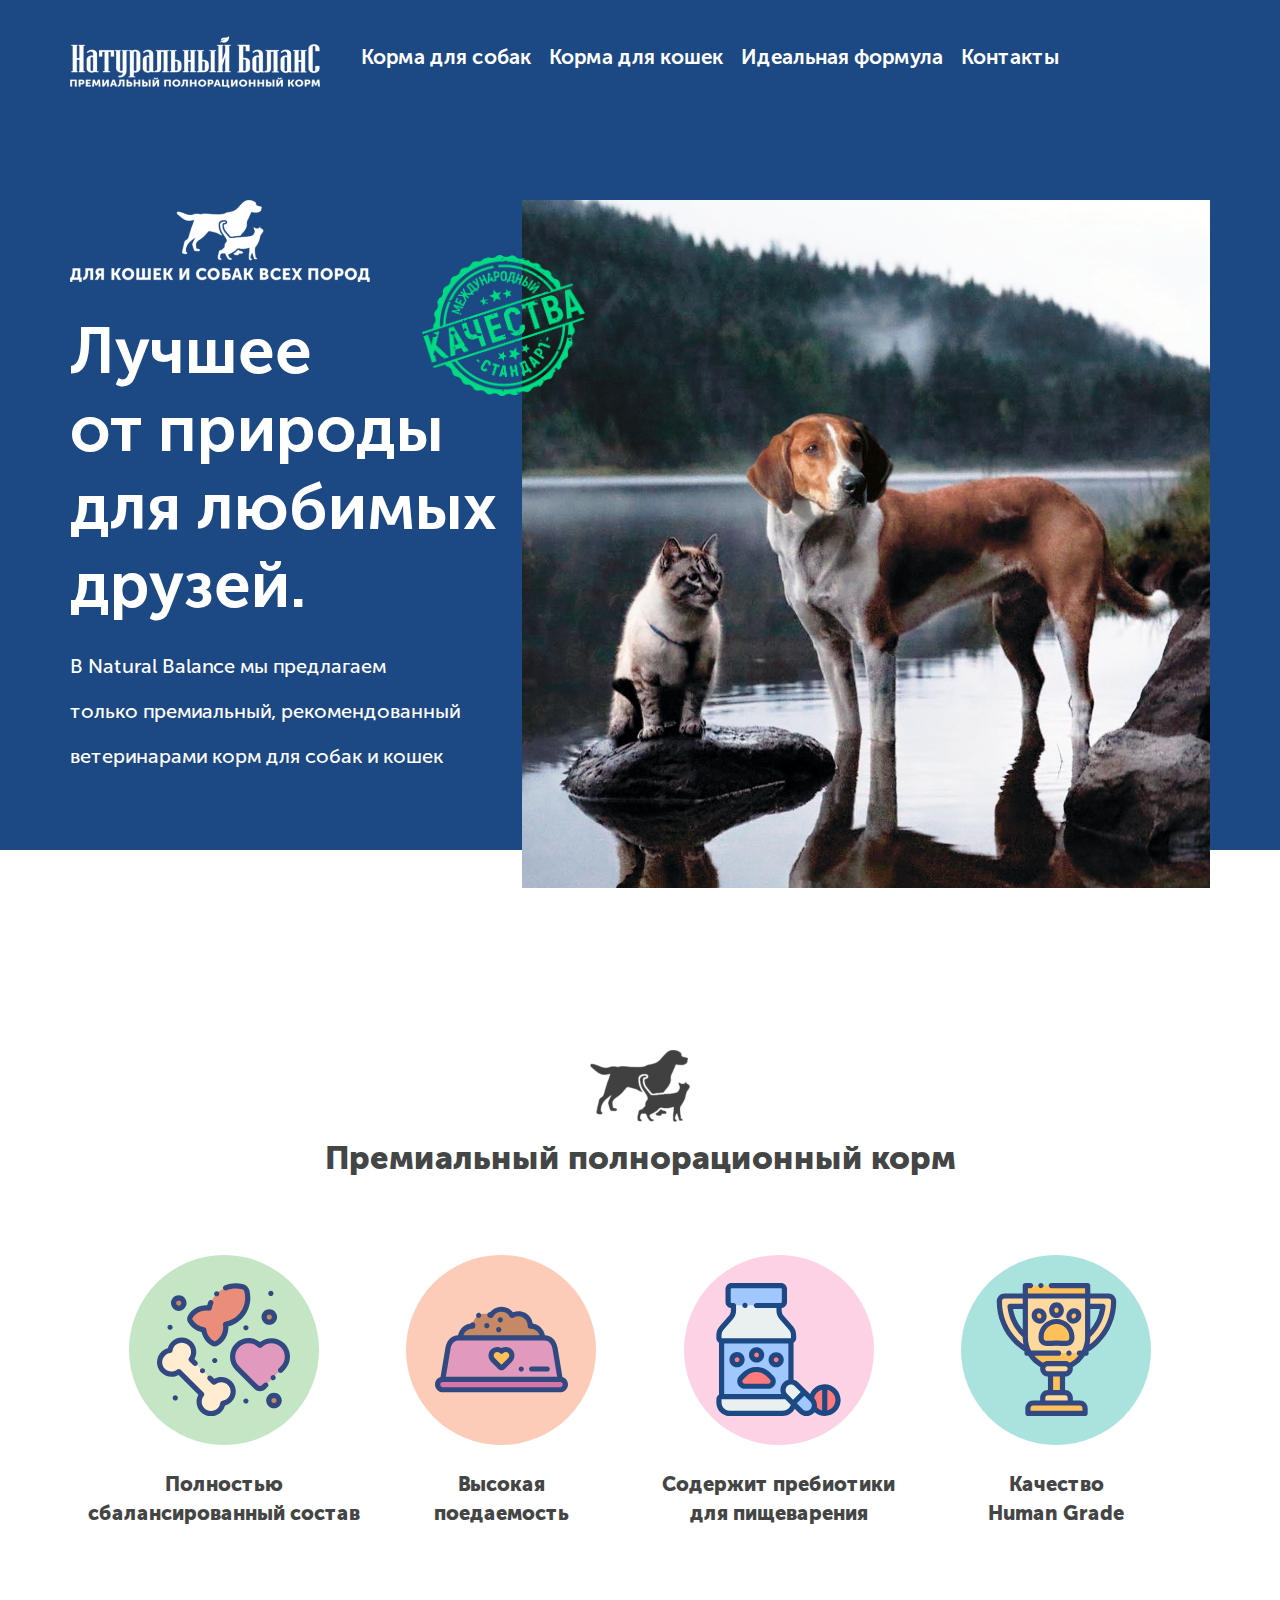
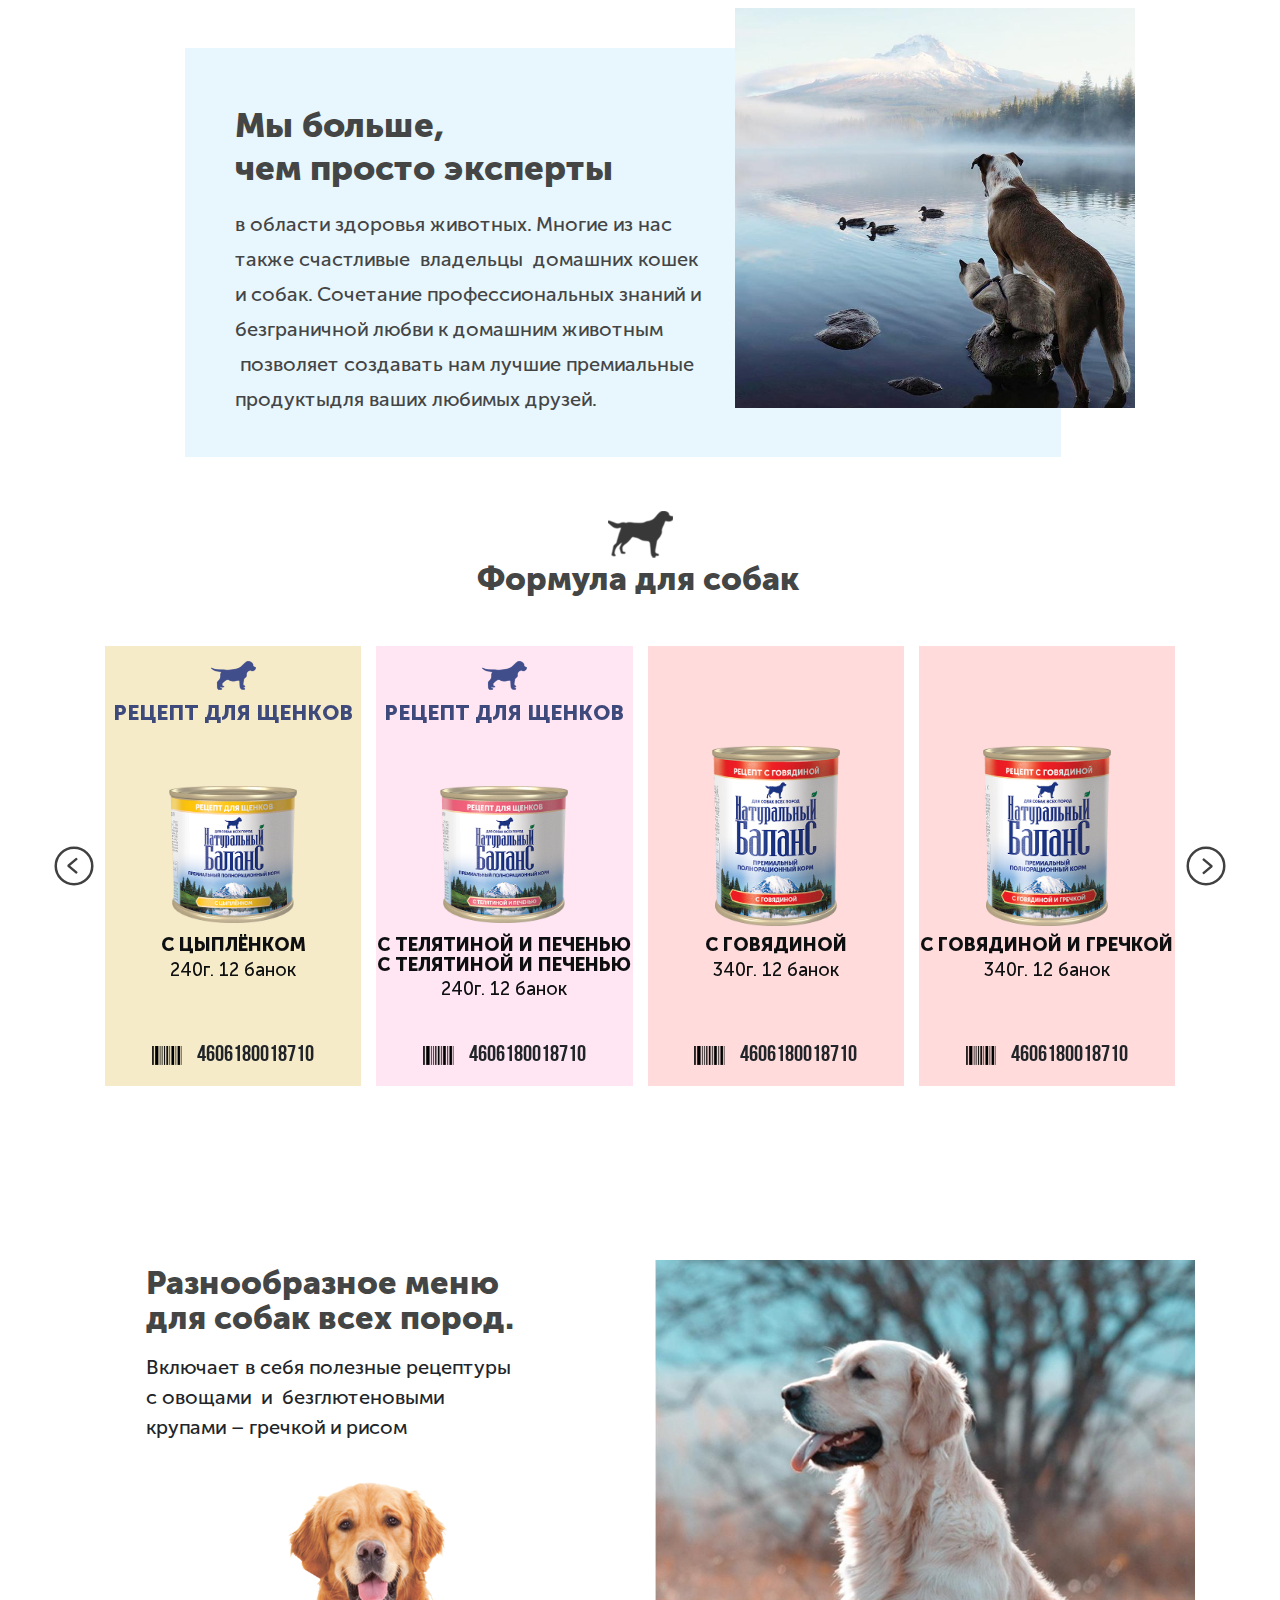
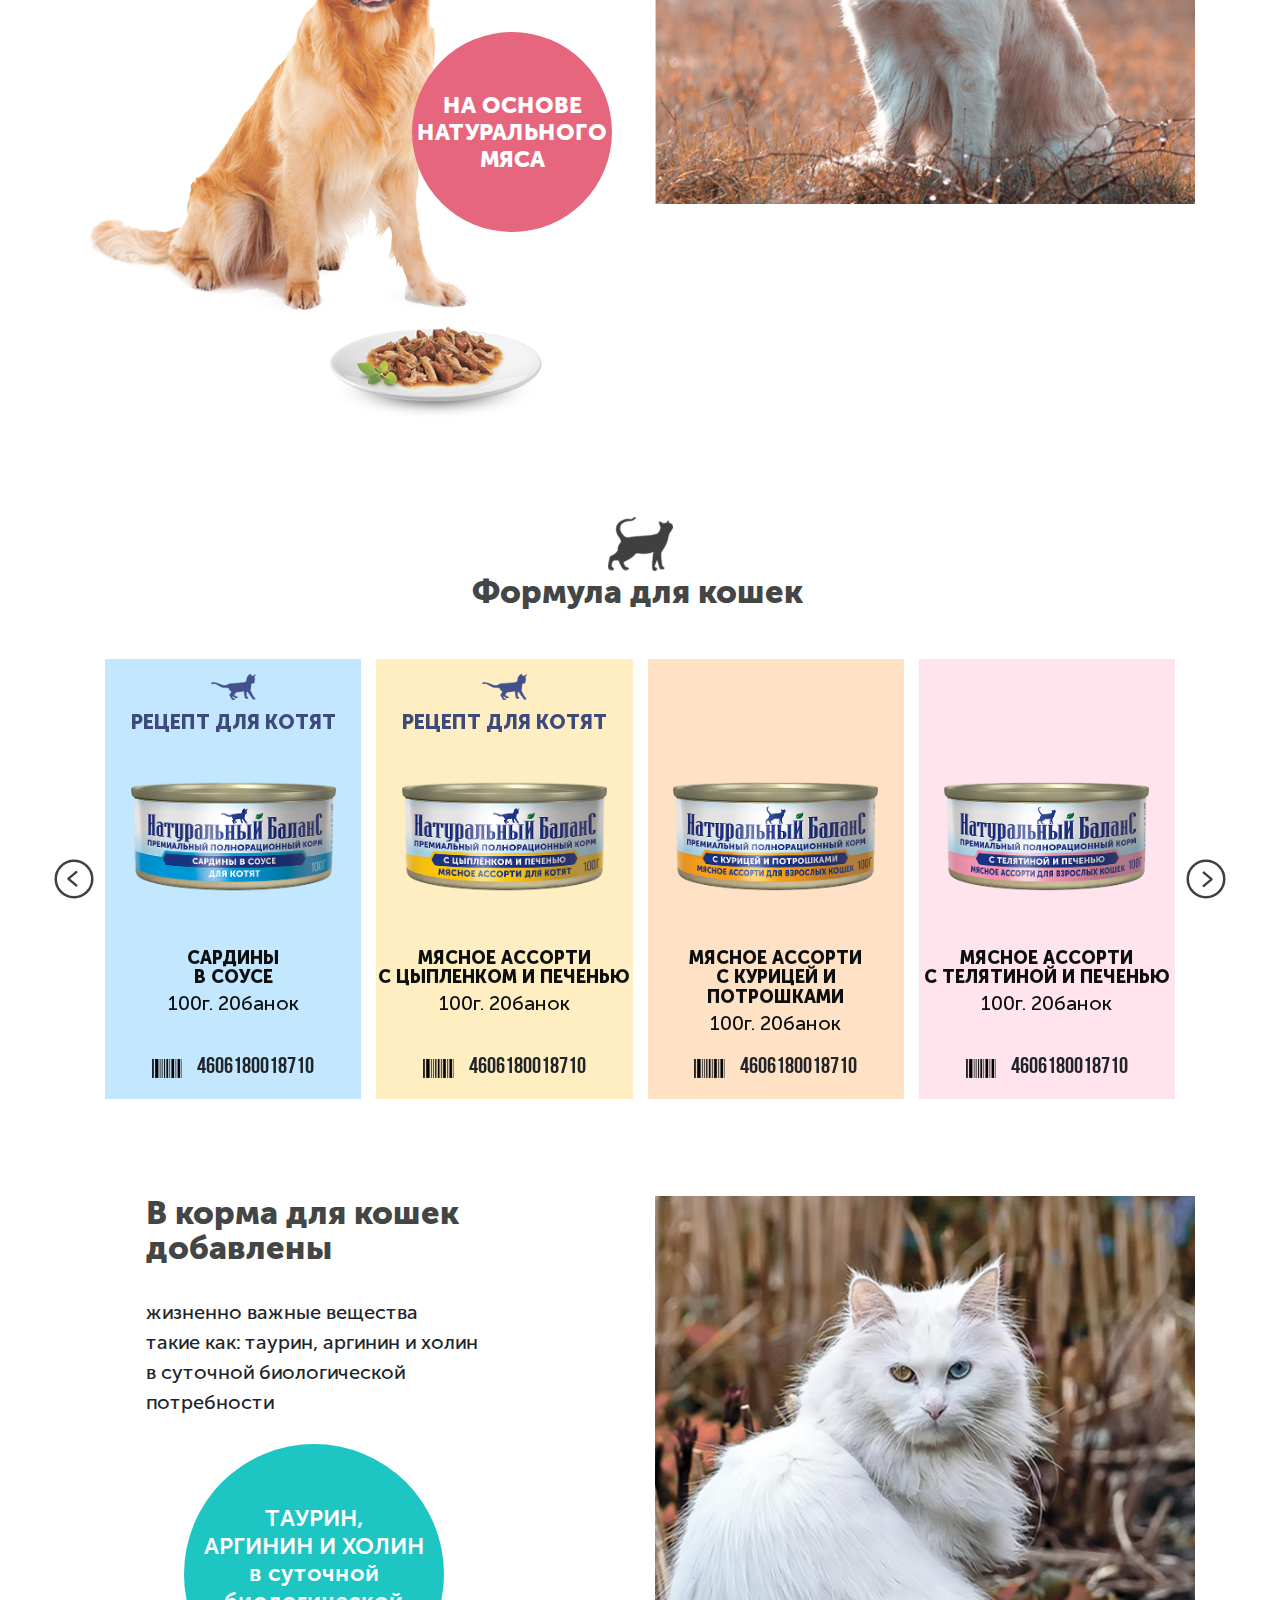
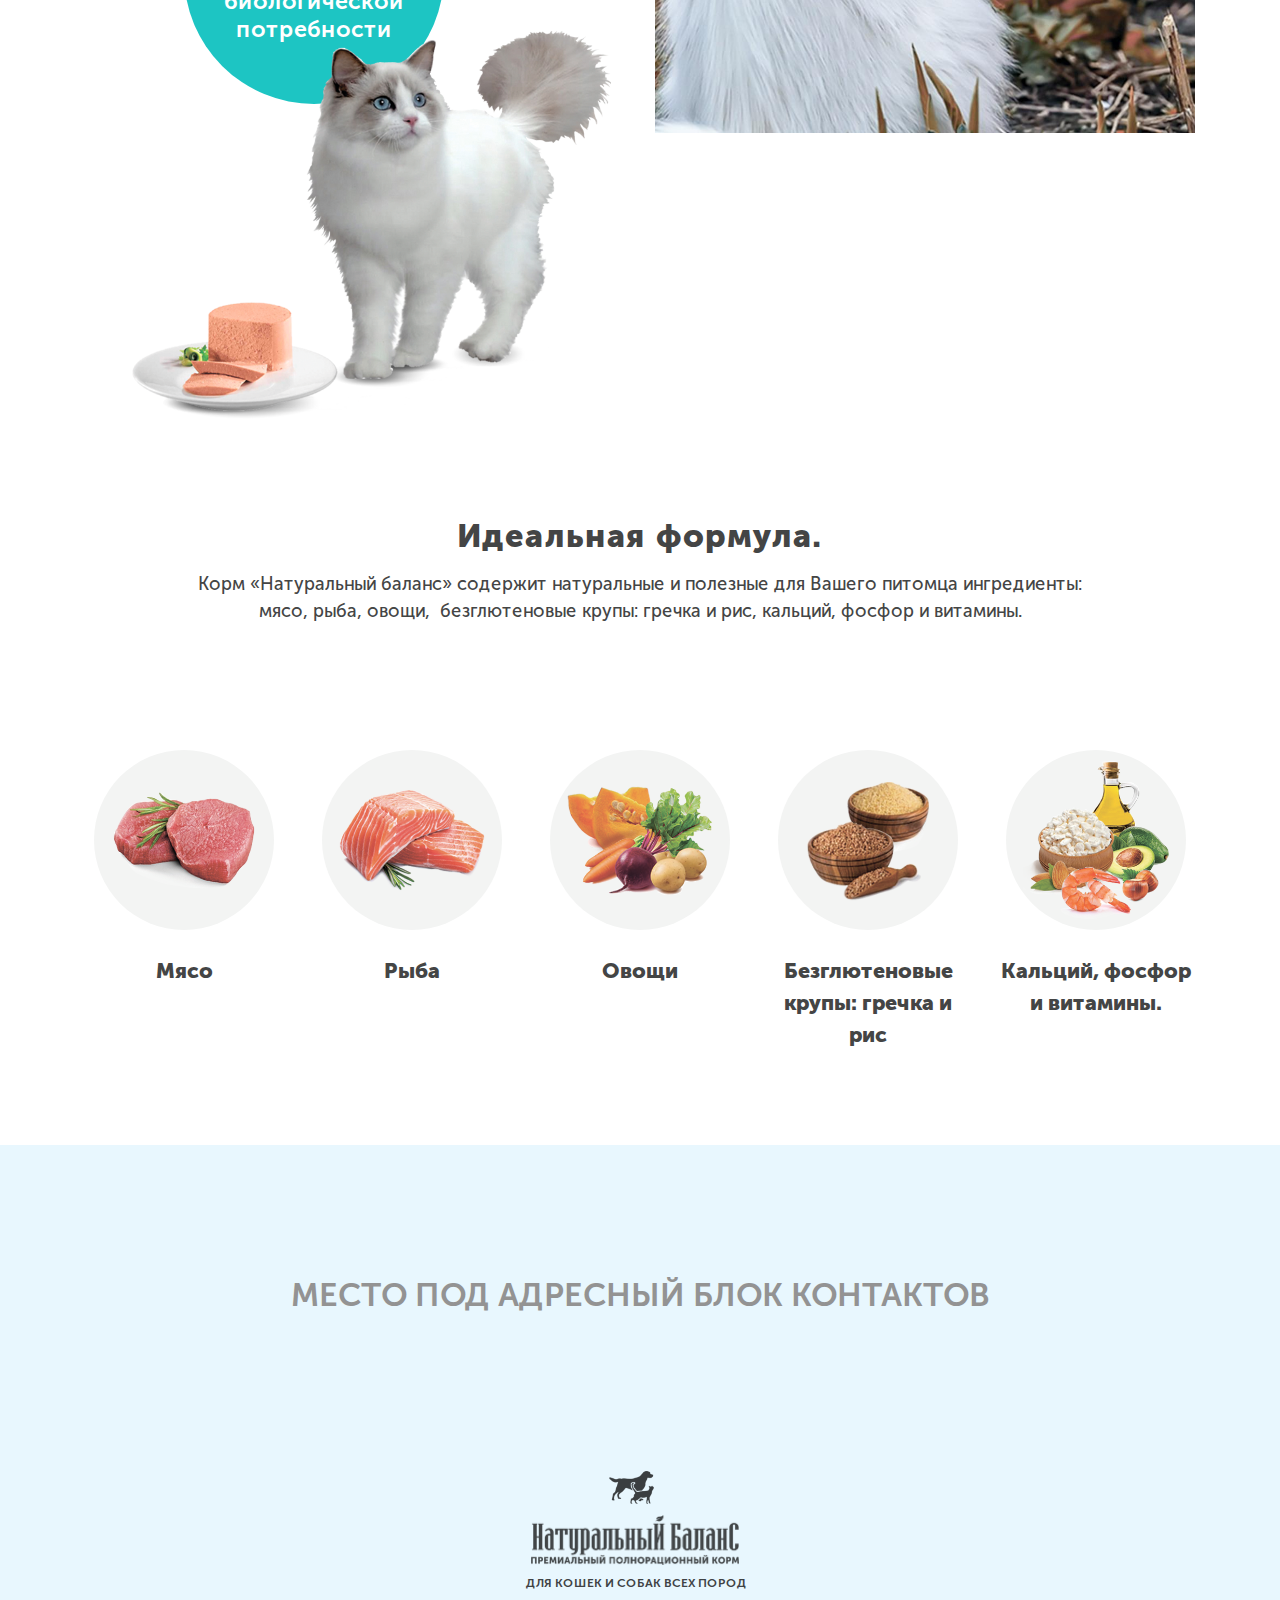
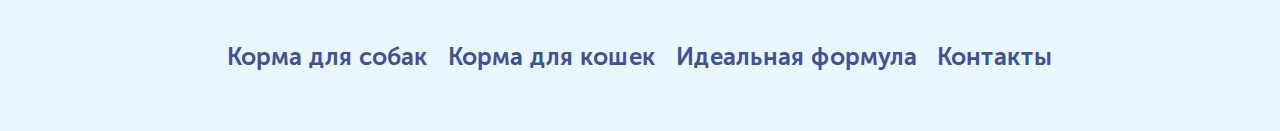
==== commit 885e5cc2: "Fixed Header" ====
--- a/public/index.html
+++ b/public/index.html
@@ -51,11 +51,11 @@
 				<div class="container">
 					<header class="home-header"><a class="logo-link" href="#"><img src="img/@2x/logo.png"/></a>
 						<nav class="header-menu d-none d-lg-block">
-							<ul>
-								<li><a class="ancor-js" href="#s-dogs-slider">Корма для собак</a></li>
-								<li><a class="ancor-js" href="#s-cats-slider">Корма для кошек</a></li>
-								<li><a class="ancor-js" href="#s-perfect-formula">Идеальная формула</a></li>
-								<li><a class="ancor-js" href=".footer">Контакты</a></li>
+							<ul class="header-menu_items-list">
+								<li class="header-menu_items-list_item"><a class="header-menu_items-list_item_inner-link ancor-js" href="#s-dogs-slider">Корма для собак</a></li>
+								<li class="header-menu_items-list_item"><a class="header-menu_items-list_item_inner-link ancor-js" href="#s-cats-slider">Корма для кошек</a></li>
+								<li class="header-menu_items-list_item"><a class="header-menu_items-list_item_inner-link ancor-js" href="#s-perfect-formula">Идеальная формула</a></li>
+								<li class="header-menu_items-list_item"><a class="header-menu_items-list_item_inner-link ancor-js" href=".footer">Контакты</a></li>
 							</ul>
 						</nav>
 					</header>
--- a/public/css/main.min.css
+++ b/public/css/main.min.css
@@ -1 +1 @@
-@font-face{font-family:museo-sans-cyrl;font-style:normal;font-weight:500;font-display:block;src:url(../fonts/museoSansCyrl-500/MuseoSansCyrl-500.woff2) format("woff2"),url(../fonts/museoSansCyrl-500/MuseoSansCyrl-500.woff) format("woff")}@font-face{font-family:museo-sans-cyrl;font-style:normal;font-weight:700;font-display:block;src:url(../fonts/museoSansCyrl-700/MuseoSansCyrl-700.woff2) format("woff2"),url(../fonts/museoSansCyrl-700/MuseoSansCyrl-700.woff) format("woff")}@font-face{font-family:museo-sans-cyrl;font-style:normal;font-weight:900;font-display:block;src:url(../fonts/museoSansCyrl-900/MuseoSansCyrl-900.woff2) format("woff2"),url(../fonts/museoSansCyrl-900/MuseoSansCyrl-900.woff) format("woff")}@font-face{font-family:bebas;font-style:normal;font-weight:700;font-display:block;src:url(../fonts/bebas-neue-bold/BebasNeueBold.woff2) format("woff2"),url(../fonts/bebas-neue-bold/BebasNeueBold.woff) format("woff")}.icon{display:inline-block;width:1em;height:1em;fill:currentColor}.icon-check{font-size:2.7rem;width:1em}:root{--blue:#007bff;--indigo:#6610f2;--purple:#6f42c1;--pink:#e83e8c;--red:#dc3545;--orange:#fd7e14;--yellow:#ffc107;--green:#28a745;--teal:#20c997;--cyan:#17a2b8;--white:#fff;--gray:#6c757d;--gray-dark:#343a40;--primary:#007bff;--secondary:#6c757d;--success:#28a745;--info:#17a2b8;--warning:#ffc107;--danger:#dc3545;--light:#f8f9fa;--dark:#343a40;--breakpoint-xs:0;--breakpoint-sm:576px;--breakpoint-md:768px;--breakpoint-lg:992px;--breakpoint-xl:1200px;--breakpoint-xxl:1500px;--breakpoint-base-lg:1923px;--breakpoint-base-xl:2810px;--font-family-sans-serif:"museo-sans-cyrl",-apple-system,BlinkMacSystemFont,"Segoe UI",Roboto,"Helvetica Neue",Arial,"Noto Sans",sans-serif,"Apple Color Emoji","Segoe UI Emoji","Segoe UI Symbol","Noto Color Emoji";--font-family-monospace:SFMono-Regular,Menlo,Monaco,Consolas,"Liberation Mono","Courier New",monospace}*,:after,:before{box-sizing:border-box}html{font-family:sans-serif;line-height:1.15;-webkit-text-size-adjust:100%;-webkit-tap-highlight-color:rgba(0,0,0,0)}article,aside,figcaption,figure,footer,header,hgroup,main,nav,section{display:block}body{margin:0;font-family:museo-sans-cyrl,-apple-system,BlinkMacSystemFont,Segoe UI,Roboto,Helvetica Neue,Arial,Noto Sans,sans-serif,Apple Color Emoji,Segoe UI Emoji,Segoe UI Symbol,Noto Color Emoji;font-size:1rem;font-weight:400;line-height:1.5;color:#212529;text-align:left;background-color:#fff}[tabindex="-1"]:focus:not(:focus-visible){outline:0!important}hr{box-sizing:content-box;height:0;overflow:visible}h1,h2,h3,h4,h5,h6{margin-top:0;margin-bottom:.5rem}p{margin-top:0;margin-bottom:1rem}abbr[data-original-title],abbr[title]{text-decoration:underline;text-decoration:underline dotted;cursor:help;border-bottom:0;text-decoration-skip-ink:none}address{font-style:normal;line-height:inherit}address,dl,ol,ul{margin-bottom:1rem}dl,ol,ul{margin-top:0}ol ol,ol ul,ul ol,ul ul{margin-bottom:0}dt{font-weight:700}dd{margin-bottom:.5rem;margin-left:0}blockquote{margin:0 0 1rem}b,strong{font-weight:bolder}small{font-size:80%}sub,sup{position:relative;font-size:75%;line-height:0;vertical-align:baseline}sub{bottom:-.25em}sup{top:-.5em}a{color:#007bff;text-decoration:none;background-color:transparent}a:hover{color:#0056b3;text-decoration:underline}a:not([href]),a:not([href]):hover{color:inherit;text-decoration:none}code,kbd,pre,samp{font-family:SFMono-Regular,Menlo,Monaco,Consolas,Liberation Mono,Courier New,monospace;font-size:1em}pre{margin-top:0;margin-bottom:1rem;overflow:auto}figure{margin:0 0 1rem}img{border-style:none}img,svg{vertical-align:middle}svg{overflow:hidden}table{border-collapse:collapse}caption{padding-top:.75rem;padding-bottom:.75rem;color:#6c757d;text-align:left;caption-side:bottom}th{text-align:inherit}label{display:inline-block;margin-bottom:.5rem}button{border-radius:0}button:focus{outline:1px dotted;outline:5px auto -webkit-focus-ring-color}button,input,optgroup,select,textarea{margin:0;font-family:inherit;font-size:inherit;line-height:inherit}button,input{overflow:visible}button,select{text-transform:none}select{word-wrap:normal}[type=button],[type=reset],[type=submit],button{-webkit-appearance:button}[type=button]:not(:disabled),[type=reset]:not(:disabled),[type=submit]:not(:disabled),button:not(:disabled){cursor:pointer}[type=button]::-moz-focus-inner,[type=reset]::-moz-focus-inner,[type=submit]::-moz-focus-inner,button::-moz-focus-inner{padding:0;border-style:none}input[type=checkbox],input[type=radio]{box-sizing:border-box;padding:0}input[type=date],input[type=datetime-local],input[type=month],input[type=time]{-webkit-appearance:listbox}textarea{overflow:auto;resize:vertical}fieldset{min-width:0;padding:0;margin:0;border:0}legend{display:block;width:100%;max-width:100%;padding:0;margin-bottom:.5rem;font-size:1.5rem;line-height:inherit;color:inherit;white-space:normal}progress{vertical-align:baseline}[type=number]::-webkit-inner-spin-button,[type=number]::-webkit-outer-spin-button{height:auto}[type=search]{outline-offset:-2px;-webkit-appearance:none}[type=search]::-webkit-search-decoration{-webkit-appearance:none}::-webkit-file-upload-button{font:inherit;-webkit-appearance:button}output{display:inline-block}summary{display:list-item;cursor:pointer}template{display:none}[hidden]{display:none!important}.h1,.h2,.h3,.h4,.h5,.h6,.section-title,h1,h2,h3,h4,h5,h6{margin-bottom:.5rem;font-weight:500;line-height:1.2}.h1,h1{font-size:2.5rem}.h2,.section-title,h2{font-size:2rem}.h3,h3{font-size:1.75rem}.h4,h4{font-size:1.5rem}.h5,h5{font-size:1.25rem}.h6,h6{font-size:1rem}.lead{font-size:1.25rem;font-weight:300}.display-1{font-size:6rem}.display-1,.display-2{font-weight:300;line-height:1.2}.display-2{font-size:5.5rem}.display-3{font-size:4.5rem}.display-3,.display-4{font-weight:300;line-height:1.2}.display-4{font-size:3.5rem}hr{margin-top:1rem;margin-bottom:1rem;border:0;border-top:1px solid rgba(0,0,0,.1)}.small,small{font-size:80%;font-weight:400}.mark,mark{padding:.2em;background-color:#fcf8e3}.list-inline,.list-unstyled{padding-left:0;list-style:none}.list-inline-item{display:inline-block}.list-inline-item:not(:last-child){margin-right:.5rem}.initialism{font-size:90%;text-transform:uppercase}.blockquote{margin-bottom:1rem;font-size:1.25rem}.blockquote-footer{display:block;font-size:80%;color:#6c757d}.blockquote-footer:before{content:"\2014\00A0"}.container,.container-base-lg,.container-base-xl,.container-fluid,.container-lg,.container-md,.container-sm,.container-xl,.container-xs{width:100%;padding-right:15px;padding-left:15px;margin-right:auto;margin-left:auto}.container{max-width:480px}.row{display:flex;flex-wrap:wrap;margin-right:-15px;margin-left:-15px}.no-gutters{margin-right:0;margin-left:0}.no-gutters>.col,.no-gutters>[class*=col-]{padding-right:0;padding-left:0}.col,.col-1,.col-2,.col-3,.col-4,.col-5,.col-6,.col-7,.col-8,.col-9,.col-10,.col-11,.col-12,.col-13,.col-14,.col-15,.col-16,.col-17,.col-18,.col-19,.col-20,.col-auto,.col-base-lg,.col-base-lg-1,.col-base-lg-2,.col-base-lg-3,.col-base-lg-4,.col-base-lg-5,.col-base-lg-6,.col-base-lg-7,.col-base-lg-8,.col-base-lg-9,.col-base-lg-10,.col-base-lg-11,.col-base-lg-12,.col-base-lg-13,.col-base-lg-14,.col-base-lg-15,.col-base-lg-16,.col-base-lg-17,.col-base-lg-18,.col-base-lg-19,.col-base-lg-20,.col-base-lg-auto,.col-base-xl,.col-base-xl-1,.col-base-xl-2,.col-base-xl-3,.col-base-xl-4,.col-base-xl-5,.col-base-xl-6,.col-base-xl-7,.col-base-xl-8,.col-base-xl-9,.col-base-xl-10,.col-base-xl-11,.col-base-xl-12,.col-base-xl-13,.col-base-xl-14,.col-base-xl-15,.col-base-xl-16,.col-base-xl-17,.col-base-xl-18,.col-base-xl-19,.col-base-xl-20,.col-base-xl-auto,.col-lg,.col-lg-1,.col-lg-2,.col-lg-3,.col-lg-4,.col-lg-5,.col-lg-6,.col-lg-7,.col-lg-8,.col-lg-9,.col-lg-10,.col-lg-11,.col-lg-12,.col-lg-13,.col-lg-14,.col-lg-15,.col-lg-16,.col-lg-17,.col-lg-18,.col-lg-19,.col-lg-20,.col-lg-auto,.col-md,.col-md-1,.col-md-2,.col-md-3,.col-md-4,.col-md-5,.col-md-6,.col-md-7,.col-md-8,.col-md-9,.col-md-10,.col-md-11,.col-md-12,.col-md-13,.col-md-14,.col-md-15,.col-md-16,.col-md-17,.col-md-18,.col-md-19,.col-md-20,.col-md-auto,.col-sm,.col-sm-1,.col-sm-2,.col-sm-3,.col-sm-4,.col-sm-5,.col-sm-6,.col-sm-7,.col-sm-8,.col-sm-9,.col-sm-10,.col-sm-11,.col-sm-12,.col-sm-13,.col-sm-14,.col-sm-15,.col-sm-16,.col-sm-17,.col-sm-18,.col-sm-19,.col-sm-20,.col-sm-auto,.col-xl,.col-xl-1,.col-xl-2,.col-xl-3,.col-xl-4,.col-xl-5,.col-xl-6,.col-xl-7,.col-xl-8,.col-xl-9,.col-xl-10,.col-xl-11,.col-xl-12,.col-xl-13,.col-xl-14,.col-xl-15,.col-xl-16,.col-xl-17,.col-xl-18,.col-xl-19,.col-xl-20,.col-xl-auto,.col-xxl,.col-xxl-1,.col-xxl-2,.col-xxl-3,.col-xxl-4,.col-xxl-5,.col-xxl-6,.col-xxl-7,.col-xxl-8,.col-xxl-9,.col-xxl-10,.col-xxl-11,.col-xxl-12,.col-xxl-13,.col-xxl-14,.col-xxl-15,.col-xxl-16,.col-xxl-17,.col-xxl-18,.col-xxl-19,.col-xxl-20,.col-xxl-auto{position:relative;width:100%;padding-right:15px;padding-left:15px}.col{flex-basis:0;flex-grow:1;max-width:100%}.row-cols-1>*{flex:0 0 100%;max-width:100%}.row-cols-2>*{flex:0 0 50%;max-width:50%}.row-cols-3>*{flex:0 0 33.33333%;max-width:33.33333%}.row-cols-4>*{flex:0 0 25%;max-width:25%}.row-cols-5>*{flex:0 0 20%;max-width:20%}.row-cols-6>*{flex:0 0 16.66667%;max-width:16.66667%}.col-auto{flex:0 0 auto;width:auto;max-width:100%}.col-1{flex:0 0 5%;max-width:5%}.col-2{flex:0 0 10%;max-width:10%}.col-3{flex:0 0 15%;max-width:15%}.col-4{flex:0 0 20%;max-width:20%}.col-5{flex:0 0 25%;max-width:25%}.col-6{flex:0 0 30%;max-width:30%}.col-7{flex:0 0 35%;max-width:35%}.col-8{flex:0 0 40%;max-width:40%}.col-9{flex:0 0 45%;max-width:45%}.col-10{flex:0 0 50%;max-width:50%}.col-11{flex:0 0 55%;max-width:55%}.col-12{flex:0 0 60%;max-width:60%}.col-13{flex:0 0 65%;max-width:65%}.col-14{flex:0 0 70%;max-width:70%}.col-15{flex:0 0 75%;max-width:75%}.col-16{flex:0 0 80%;max-width:80%}.col-17{flex:0 0 85%;max-width:85%}.col-18{flex:0 0 90%;max-width:90%}.col-19{flex:0 0 95%;max-width:95%}.col-20{flex:0 0 100%;max-width:100%}.order-first{order:-1}.order-last{order:21}.order-0{order:0}.order-1{order:1}.order-2{order:2}.order-3{order:3}.order-4{order:4}.order-5{order:5}.order-6{order:6}.order-7{order:7}.order-8{order:8}.order-9{order:9}.order-10{order:10}.order-11{order:11}.order-12{order:12}.order-13{order:13}.order-14{order:14}.order-15{order:15}.order-16{order:16}.order-17{order:17}.order-18{order:18}.order-19{order:19}.order-20{order:20}.offset-1{margin-left:5%}.offset-2{margin-left:10%}.offset-3{margin-left:15%}.offset-4{margin-left:20%}.offset-5{margin-left:25%}.offset-6{margin-left:30%}.offset-7{margin-left:35%}.offset-8{margin-left:40%}.offset-9{margin-left:45%}.offset-10{margin-left:50%}.offset-11{margin-left:55%}.offset-12{margin-left:60%}.offset-13{margin-left:65%}.offset-14{margin-left:70%}.offset-15{margin-left:75%}.offset-16{margin-left:80%}.offset-17{margin-left:85%}.offset-18{margin-left:90%}.offset-19{margin-left:95%}.form-control{display:block;width:100%;height:calc(1.5em + .75rem + 2px);padding:.375rem .75rem;font-size:1rem;font-weight:400;line-height:1.5;color:#495057;background-color:#fff;background-clip:padding-box;border:1px solid #ced4da;border-radius:.25rem;transition:border-color .15s ease-in-out,box-shadow .15s ease-in-out}.form-control::-ms-expand{background-color:transparent;border:0}.form-control:-moz-focusring{color:transparent;text-shadow:0 0 0 #495057}.form-control:focus{color:#495057;background-color:#fff;border-color:#80bdff;outline:0;box-shadow:0 0 0 .2rem rgba(0,123,255,.25)}.form-control::placeholder{color:#6c757d;opacity:1}.form-control:disabled,.form-control[readonly]{background-color:#e9ecef;opacity:1}select.form-control:focus::-ms-value{color:#495057;background-color:#fff}.form-control-file,.form-control-range{display:block;width:100%}.col-form-label{padding-top:calc(.375rem + 1px);padding-bottom:calc(.375rem + 1px);margin-bottom:0;font-size:inherit;line-height:1.5}.col-form-label-lg{padding-top:calc(.5rem + 1px);padding-bottom:calc(.5rem + 1px);font-size:1.25rem;line-height:1.5}.col-form-label-sm{padding-top:calc(.25rem + 1px);padding-bottom:calc(.25rem + 1px);font-size:.875rem;line-height:1.5}.form-control-plaintext{display:block;width:100%;padding:.375rem 0;margin-bottom:0;font-size:1rem;line-height:1.5;color:#212529;background-color:transparent;border:solid transparent;border-width:1px 0}.form-control-plaintext.form-control-lg,.form-control-plaintext.form-control-sm{padding-right:0;padding-left:0}.form-control-sm{height:calc(1.5em + .5rem + 2px);padding:.25rem .5rem;font-size:.875rem;line-height:1.5;border-radius:.2rem}.form-control-lg{height:calc(1.5em + 1rem + 2px);padding:.5rem 1rem;font-size:1.25rem;line-height:1.5;border-radius:.3rem}select.form-control[multiple],select.form-control[size],textarea.form-control{height:auto}.form-group{margin-bottom:1rem}.form-text{display:block;margin-top:.25rem}.form-row{display:flex;flex-wrap:wrap;margin-right:-5px;margin-left:-5px}.form-row>.col,.form-row>[class*=col-]{padding-right:5px;padding-left:5px}.form-check{position:relative;display:block;padding-left:1.25rem}.form-check-input{position:absolute;margin-top:.3rem;margin-left:-1.25rem}.form-check-input:disabled~.form-check-label,.form-check-input[disabled]~.form-check-label{color:#6c757d}.form-check-label{margin-bottom:0}.form-check-inline{display:inline-flex;align-items:center;padding-left:0;margin-right:.75rem}.form-check-inline .form-check-input{position:static;margin-top:0;margin-right:.3125rem;margin-left:0}.valid-feedback{display:none;width:100%;margin-top:.25rem;font-size:80%;color:#28a745}.valid-tooltip{position:absolute;top:100%;z-index:5;display:none;max-width:100%;padding:.25rem .5rem;margin-top:.1rem;font-size:.875rem;line-height:1.5;color:#fff;background-color:rgba(40,167,69,.9);border-radius:.25rem}.is-valid~.valid-feedback,.is-valid~.valid-tooltip,.was-validated :valid~.valid-feedback,.was-validated :valid~.valid-tooltip{display:block}.form-control.is-valid,.was-validated .form-control:valid{border-color:#28a745;padding-right:calc(1.5em + .75rem);background-image:url("data:image/svg+xml;charset=utf-8,%3Csvg xmlns='http://www.w3.org/2000/svg' width='8' height='8'%3E%3Cpath fill='%2328a745' d='M2.3 6.73L.6 4.53c-.4-1.04.46-1.4 1.1-.8l1.1 1.4 3.4-3.8c.6-.63 1.6-.27 1.2.7l-4 4.6c-.43.5-.8.4-1.1.1z'/%3E%3C/svg%3E");background-repeat:no-repeat;background-position:right calc(.375em + .1875rem) center;background-size:calc(.75em + .375rem) calc(.75em + .375rem)}.form-control.is-valid:focus,.was-validated .form-control:valid:focus{border-color:#28a745;box-shadow:0 0 0 .2rem rgba(40,167,69,.25)}.was-validated textarea.form-control:valid,textarea.form-control.is-valid{padding-right:calc(1.5em + .75rem);background-position:top calc(.375em + .1875rem) right calc(.375em + .1875rem)}.custom-select.is-valid,.was-validated .custom-select:valid{border-color:#28a745;padding-right:calc((3em + 2.25rem)/4 + 1.75rem);background:str-replace(url("data:image/svg+xml;charset=utf-8,%3Csvg xmlns='http://www.w3.org/2000/svg' viewBox='0 0 4 5'%3E%3Cpath fill='%23343a40' d='M2 0L0 2h4zm0 5L0 3h4z'/%3E%3C/svg%3E"),"#","%23") no-repeat right .75rem center/8px 10px,url("data:image/svg+xml;charset=utf-8,%3Csvg xmlns='http://www.w3.org/2000/svg' width='8' height='8'%3E%3Cpath fill='%2328a745' d='M2.3 6.73L.6 4.53c-.4-1.04.46-1.4 1.1-.8l1.1 1.4 3.4-3.8c.6-.63 1.6-.27 1.2.7l-4 4.6c-.43.5-.8.4-1.1.1z'/%3E%3C/svg%3E") #fff no-repeat center right 1.75rem/calc(.75em + .375rem) calc(.75em + .375rem)}.custom-select.is-valid:focus,.was-validated .custom-select:valid:focus{border-color:#28a745;box-shadow:0 0 0 .2rem rgba(40,167,69,.25)}.form-check-input.is-valid~.form-check-label,.was-validated .form-check-input:valid~.form-check-label{color:#28a745}.form-check-input.is-valid~.valid-feedback,.form-check-input.is-valid~.valid-tooltip,.was-validated .form-check-input:valid~.valid-feedback,.was-validated .form-check-input:valid~.valid-tooltip{display:block}.custom-control-input.is-valid~.custom-control-label,.was-validated .custom-control-input:valid~.custom-control-label{color:#28a745}.custom-control-input.is-valid~.custom-control-label:before,.was-validated .custom-control-input:valid~.custom-control-label:before{border-color:#28a745}.custom-control-input.is-valid:checked~.custom-control-label:before,.was-validated .custom-control-input:valid:checked~.custom-control-label:before{border-color:#34ce57;background-color:#34ce57}.custom-control-input.is-valid:focus~.custom-control-label:before,.was-validated .custom-control-input:valid:focus~.custom-control-label:before{box-shadow:0 0 0 .2rem rgba(40,167,69,.25)}.custom-control-input.is-valid:focus:not(:checked)~.custom-control-label:before,.custom-file-input.is-valid~.custom-file-label,.was-validated .custom-control-input:valid:focus:not(:checked)~.custom-control-label:before,.was-validated .custom-file-input:valid~.custom-file-label{border-color:#28a745}.custom-file-input.is-valid:focus~.custom-file-label,.was-validated .custom-file-input:valid:focus~.custom-file-label{border-color:#28a745;box-shadow:0 0 0 .2rem rgba(40,167,69,.25)}.invalid-feedback{display:none;width:100%;margin-top:.25rem;font-size:80%;color:#dc3545}.invalid-tooltip{position:absolute;top:100%;z-index:5;display:none;max-width:100%;padding:.25rem .5rem;margin-top:.1rem;font-size:.875rem;line-height:1.5;color:#fff;background-color:rgba(220,53,69,.9);border-radius:.25rem}.is-invalid~.invalid-feedback,.is-invalid~.invalid-tooltip,.was-validated :invalid~.invalid-feedback,.was-validated :invalid~.invalid-tooltip{display:block}.form-control.is-invalid,.was-validated .form-control:invalid{border-color:#dc3545;padding-right:calc(1.5em + .75rem);background-image:url("data:image/svg+xml;charset=utf-8,%3Csvg xmlns='http://www.w3.org/2000/svg' width='12' height='12' fill='none' stroke='%23dc3545'%3E%3Ccircle cx='6' cy='6' r='4.5'/%3E%3Cpath stroke-linejoin='round' d='M5.8 3.6h.4L6 6.5z'/%3E%3Ccircle cx='6' cy='8.2' r='.6' fill='%23dc3545' stroke='none'/%3E%3C/svg%3E");background-repeat:no-repeat;background-position:right calc(.375em + .1875rem) center;background-size:calc(.75em + .375rem) calc(.75em + .375rem)}.form-control.is-invalid:focus,.was-validated .form-control:invalid:focus{border-color:#dc3545;box-shadow:0 0 0 .2rem rgba(220,53,69,.25)}.was-validated textarea.form-control:invalid,textarea.form-control.is-invalid{padding-right:calc(1.5em + .75rem);background-position:top calc(.375em + .1875rem) right calc(.375em + .1875rem)}.custom-select.is-invalid,.was-validated .custom-select:invalid{border-color:#dc3545;padding-right:calc((3em + 2.25rem)/4 + 1.75rem);background:str-replace(url("data:image/svg+xml;charset=utf-8,%3Csvg xmlns='http://www.w3.org/2000/svg' viewBox='0 0 4 5'%3E%3Cpath fill='%23343a40' d='M2 0L0 2h4zm0 5L0 3h4z'/%3E%3C/svg%3E"),"#","%23") no-repeat right .75rem center/8px 10px,url("data:image/svg+xml;charset=utf-8,%3Csvg xmlns='http://www.w3.org/2000/svg' width='12' height='12' fill='none' stroke='%23dc3545'%3E%3Ccircle cx='6' cy='6' r='4.5'/%3E%3Cpath stroke-linejoin='round' d='M5.8 3.6h.4L6 6.5z'/%3E%3Ccircle cx='6' cy='8.2' r='.6' fill='%23dc3545' stroke='none'/%3E%3C/svg%3E") #fff no-repeat center right 1.75rem/calc(.75em + .375rem) calc(.75em + .375rem)}.custom-select.is-invalid:focus,.was-validated .custom-select:invalid:focus{border-color:#dc3545;box-shadow:0 0 0 .2rem rgba(220,53,69,.25)}.form-check-input.is-invalid~.form-check-label,.was-validated .form-check-input:invalid~.form-check-label{color:#dc3545}.form-check-input.is-invalid~.invalid-feedback,.form-check-input.is-invalid~.invalid-tooltip,.was-validated .form-check-input:invalid~.invalid-feedback,.was-validated .form-check-input:invalid~.invalid-tooltip{display:block}.custom-control-input.is-invalid~.custom-control-label,.was-validated .custom-control-input:invalid~.custom-control-label{color:#dc3545}.custom-control-input.is-invalid~.custom-control-label:before,.was-validated .custom-control-input:invalid~.custom-control-label:before{border-color:#dc3545}.custom-control-input.is-invalid:checked~.custom-control-label:before,.was-validated .custom-control-input:invalid:checked~.custom-control-label:before{border-color:#e4606d;background-color:#e4606d}.custom-control-input.is-invalid:focus~.custom-control-label:before,.was-validated .custom-control-input:invalid:focus~.custom-control-label:before{box-shadow:0 0 0 .2rem rgba(220,53,69,.25)}.custom-control-input.is-invalid:focus:not(:checked)~.custom-control-label:before,.custom-file-input.is-invalid~.custom-file-label,.was-validated .custom-control-input:invalid:focus:not(:checked)~.custom-control-label:before,.was-validated .custom-file-input:invalid~.custom-file-label{border-color:#dc3545}.custom-file-input.is-invalid:focus~.custom-file-label,.was-validated .custom-file-input:invalid:focus~.custom-file-label{border-color:#dc3545;box-shadow:0 0 0 .2rem rgba(220,53,69,.25)}.form-inline{display:flex;flex-flow:row wrap;align-items:center}.form-inline .form-check{width:100%}.btn{display:inline-block;font-weight:400;color:#212529;text-align:center;vertical-align:middle;cursor:pointer;user-select:none;background-color:transparent;border:1px solid transparent;padding:.375rem .75rem;font-size:1rem;line-height:1.5;border-radius:.25rem;transition:color .15s ease-in-out,background-color .15s ease-in-out,border-color .15s ease-in-out,box-shadow .15s ease-in-out}.btn:hover{color:#212529;text-decoration:none}.btn.focus,.btn:focus{outline:0;box-shadow:0 0 0 .2rem rgba(0,123,255,.25)}.btn.disabled,.btn:disabled{opacity:.65}a.btn.disabled,fieldset:disabled a.btn{pointer-events:none}.btn-primary{color:#fff;background-color:#007bff;border-color:#007bff}.btn-primary.focus,.btn-primary:focus,.btn-primary:hover{color:#fff;background-color:#0069d9;border-color:#0062cc}.btn-primary.focus,.btn-primary:focus{box-shadow:0 0 0 .2rem rgba(38,143,255,.5)}.btn-primary.disabled,.btn-primary:disabled{color:#fff;background-color:#007bff;border-color:#007bff}.btn-primary:not(:disabled):not(.disabled).active,.btn-primary:not(:disabled):not(.disabled):active,.show>.btn-primary.dropdown-toggle{color:#fff;background-color:#0062cc;border-color:#005cbf}.btn-primary:not(:disabled):not(.disabled).active:focus,.btn-primary:not(:disabled):not(.disabled):active:focus,.show>.btn-primary.dropdown-toggle:focus{box-shadow:0 0 0 .2rem rgba(38,143,255,.5)}.btn-secondary{color:#fff;background-color:#6c757d;border-color:#6c757d}.btn-secondary.focus,.btn-secondary:focus,.btn-secondary:hover{color:#fff;background-color:#5a6268;border-color:#545b62}.btn-secondary.focus,.btn-secondary:focus{box-shadow:0 0 0 .2rem rgba(130,138,145,.5)}.btn-secondary.disabled,.btn-secondary:disabled{color:#fff;background-color:#6c757d;border-color:#6c757d}.btn-secondary:not(:disabled):not(.disabled).active,.btn-secondary:not(:disabled):not(.disabled):active,.show>.btn-secondary.dropdown-toggle{color:#fff;background-color:#545b62;border-color:#4e555b}.btn-secondary:not(:disabled):not(.disabled).active:focus,.btn-secondary:not(:disabled):not(.disabled):active:focus,.show>.btn-secondary.dropdown-toggle:focus{box-shadow:0 0 0 .2rem rgba(130,138,145,.5)}.btn-success{color:#fff;background-color:#28a745;border-color:#28a745}.btn-success.focus,.btn-success:focus,.btn-success:hover{color:#fff;background-color:#218838;border-color:#1e7e34}.btn-success.focus,.btn-success:focus{box-shadow:0 0 0 .2rem rgba(72,180,97,.5)}.btn-success.disabled,.btn-success:disabled{color:#fff;background-color:#28a745;border-color:#28a745}.btn-success:not(:disabled):not(.disabled).active,.btn-success:not(:disabled):not(.disabled):active,.show>.btn-success.dropdown-toggle{color:#fff;background-color:#1e7e34;border-color:#1c7430}.btn-success:not(:disabled):not(.disabled).active:focus,.btn-success:not(:disabled):not(.disabled):active:focus,.show>.btn-success.dropdown-toggle:focus{box-shadow:0 0 0 .2rem rgba(72,180,97,.5)}.btn-info{color:#fff;background-color:#17a2b8;border-color:#17a2b8}.btn-info.focus,.btn-info:focus,.btn-info:hover{color:#fff;background-color:#138496;border-color:#117a8b}.btn-info.focus,.btn-info:focus{box-shadow:0 0 0 .2rem rgba(58,176,195,.5)}.btn-info.disabled,.btn-info:disabled{color:#fff;background-color:#17a2b8;border-color:#17a2b8}.btn-info:not(:disabled):not(.disabled).active,.btn-info:not(:disabled):not(.disabled):active,.show>.btn-info.dropdown-toggle{color:#fff;background-color:#117a8b;border-color:#10707f}.btn-info:not(:disabled):not(.disabled).active:focus,.btn-info:not(:disabled):not(.disabled):active:focus,.show>.btn-info.dropdown-toggle:focus{box-shadow:0 0 0 .2rem rgba(58,176,195,.5)}.btn-warning{color:#212529;background-color:#ffc107;border-color:#ffc107}.btn-warning.focus,.btn-warning:focus,.btn-warning:hover{color:#212529;background-color:#e0a800;border-color:#d39e00}.btn-warning.focus,.btn-warning:focus{box-shadow:0 0 0 .2rem rgba(222,170,12,.5)}.btn-warning.disabled,.btn-warning:disabled{color:#212529;background-color:#ffc107;border-color:#ffc107}.btn-warning:not(:disabled):not(.disabled).active,.btn-warning:not(:disabled):not(.disabled):active,.show>.btn-warning.dropdown-toggle{color:#212529;background-color:#d39e00;border-color:#c69500}.btn-warning:not(:disabled):not(.disabled).active:focus,.btn-warning:not(:disabled):not(.disabled):active:focus,.show>.btn-warning.dropdown-toggle:focus{box-shadow:0 0 0 .2rem rgba(222,170,12,.5)}.btn-danger{color:#fff;background-color:#dc3545;border-color:#dc3545}.btn-danger.focus,.btn-danger:focus,.btn-danger:hover{color:#fff;background-color:#c82333;border-color:#bd2130}.btn-danger.focus,.btn-danger:focus{box-shadow:0 0 0 .2rem rgba(225,83,97,.5)}.btn-danger.disabled,.btn-danger:disabled{color:#fff;background-color:#dc3545;border-color:#dc3545}.btn-danger:not(:disabled):not(.disabled).active,.btn-danger:not(:disabled):not(.disabled):active,.show>.btn-danger.dropdown-toggle{color:#fff;background-color:#bd2130;border-color:#b21f2d}.btn-danger:not(:disabled):not(.disabled).active:focus,.btn-danger:not(:disabled):not(.disabled):active:focus,.show>.btn-danger.dropdown-toggle:focus{box-shadow:0 0 0 .2rem rgba(225,83,97,.5)}.btn-light{color:#212529;background-color:#f8f9fa;border-color:#f8f9fa}.btn-light.focus,.btn-light:focus,.btn-light:hover{color:#212529;background-color:#e2e6ea;border-color:#dae0e5}.btn-light.focus,.btn-light:focus{box-shadow:0 0 0 .2rem rgba(216,217,219,.5)}.btn-light.disabled,.btn-light:disabled{color:#212529;background-color:#f8f9fa;border-color:#f8f9fa}.btn-light:not(:disabled):not(.disabled).active,.btn-light:not(:disabled):not(.disabled):active,.show>.btn-light.dropdown-toggle{color:#212529;background-color:#dae0e5;border-color:#d3d9df}.btn-light:not(:disabled):not(.disabled).active:focus,.btn-light:not(:disabled):not(.disabled):active:focus,.show>.btn-light.dropdown-toggle:focus{box-shadow:0 0 0 .2rem rgba(216,217,219,.5)}.btn-dark{color:#fff;background-color:#343a40;border-color:#343a40}.btn-dark.focus,.btn-dark:focus,.btn-dark:hover{color:#fff;background-color:#23272b;border-color:#1d2124}.btn-dark.focus,.btn-dark:focus{box-shadow:0 0 0 .2rem rgba(82,88,93,.5)}.btn-dark.disabled,.btn-dark:disabled{color:#fff;background-color:#343a40;border-color:#343a40}.btn-dark:not(:disabled):not(.disabled).active,.btn-dark:not(:disabled):not(.disabled):active,.show>.btn-dark.dropdown-toggle{color:#fff;background-color:#1d2124;border-color:#171a1d}.btn-dark:not(:disabled):not(.disabled).active:focus,.btn-dark:not(:disabled):not(.disabled):active:focus,.show>.btn-dark.dropdown-toggle:focus{box-shadow:0 0 0 .2rem rgba(82,88,93,.5)}.btn-outline-primary{color:#007bff;border-color:#007bff}.btn-outline-primary:hover{color:#fff;background-color:#007bff;border-color:#007bff}.btn-outline-primary.focus,.btn-outline-primary:focus{box-shadow:0 0 0 .2rem rgba(0,123,255,.5)}.btn-outline-primary.disabled,.btn-outline-primary:disabled{color:#007bff;background-color:transparent}.btn-outline-primary:not(:disabled):not(.disabled).active,.btn-outline-primary:not(:disabled):not(.disabled):active,.show>.btn-outline-primary.dropdown-toggle{color:#fff;background-color:#007bff;border-color:#007bff}.btn-outline-primary:not(:disabled):not(.disabled).active:focus,.btn-outline-primary:not(:disabled):not(.disabled):active:focus,.show>.btn-outline-primary.dropdown-toggle:focus{box-shadow:0 0 0 .2rem rgba(0,123,255,.5)}.btn-outline-secondary{color:#6c757d;border-color:#6c757d}.btn-outline-secondary:hover{color:#fff;background-color:#6c757d;border-color:#6c757d}.btn-outline-secondary.focus,.btn-outline-secondary:focus{box-shadow:0 0 0 .2rem rgba(108,117,125,.5)}.btn-outline-secondary.disabled,.btn-outline-secondary:disabled{color:#6c757d;background-color:transparent}.btn-outline-secondary:not(:disabled):not(.disabled).active,.btn-outline-secondary:not(:disabled):not(.disabled):active,.show>.btn-outline-secondary.dropdown-toggle{color:#fff;background-color:#6c757d;border-color:#6c757d}.btn-outline-secondary:not(:disabled):not(.disabled).active:focus,.btn-outline-secondary:not(:disabled):not(.disabled):active:focus,.show>.btn-outline-secondary.dropdown-toggle:focus{box-shadow:0 0 0 .2rem rgba(108,117,125,.5)}.btn-outline-success{color:#28a745;border-color:#28a745}.btn-outline-success:hover{color:#fff;background-color:#28a745;border-color:#28a745}.btn-outline-success.focus,.btn-outline-success:focus{box-shadow:0 0 0 .2rem rgba(40,167,69,.5)}.btn-outline-success.disabled,.btn-outline-success:disabled{color:#28a745;background-color:transparent}.btn-outline-success:not(:disabled):not(.disabled).active,.btn-outline-success:not(:disabled):not(.disabled):active,.show>.btn-outline-success.dropdown-toggle{color:#fff;background-color:#28a745;border-color:#28a745}.btn-outline-success:not(:disabled):not(.disabled).active:focus,.btn-outline-success:not(:disabled):not(.disabled):active:focus,.show>.btn-outline-success.dropdown-toggle:focus{box-shadow:0 0 0 .2rem rgba(40,167,69,.5)}.btn-outline-info{color:#17a2b8;border-color:#17a2b8}.btn-outline-info:hover{color:#fff;background-color:#17a2b8;border-color:#17a2b8}.btn-outline-info.focus,.btn-outline-info:focus{box-shadow:0 0 0 .2rem rgba(23,162,184,.5)}.btn-outline-info.disabled,.btn-outline-info:disabled{color:#17a2b8;background-color:transparent}.btn-outline-info:not(:disabled):not(.disabled).active,.btn-outline-info:not(:disabled):not(.disabled):active,.show>.btn-outline-info.dropdown-toggle{color:#fff;background-color:#17a2b8;border-color:#17a2b8}.btn-outline-info:not(:disabled):not(.disabled).active:focus,.btn-outline-info:not(:disabled):not(.disabled):active:focus,.show>.btn-outline-info.dropdown-toggle:focus{box-shadow:0 0 0 .2rem rgba(23,162,184,.5)}.btn-outline-warning{color:#ffc107;border-color:#ffc107}.btn-outline-warning:hover{color:#212529;background-color:#ffc107;border-color:#ffc107}.btn-outline-warning.focus,.btn-outline-warning:focus{box-shadow:0 0 0 .2rem rgba(255,193,7,.5)}.btn-outline-warning.disabled,.btn-outline-warning:disabled{color:#ffc107;background-color:transparent}.btn-outline-warning:not(:disabled):not(.disabled).active,.btn-outline-warning:not(:disabled):not(.disabled):active,.show>.btn-outline-warning.dropdown-toggle{color:#212529;background-color:#ffc107;border-color:#ffc107}.btn-outline-warning:not(:disabled):not(.disabled).active:focus,.btn-outline-warning:not(:disabled):not(.disabled):active:focus,.show>.btn-outline-warning.dropdown-toggle:focus{box-shadow:0 0 0 .2rem rgba(255,193,7,.5)}.btn-outline-danger{color:#dc3545;border-color:#dc3545}.btn-outline-danger:hover{color:#fff;background-color:#dc3545;border-color:#dc3545}.btn-outline-danger.focus,.btn-outline-danger:focus{box-shadow:0 0 0 .2rem rgba(220,53,69,.5)}.btn-outline-danger.disabled,.btn-outline-danger:disabled{color:#dc3545;background-color:transparent}.btn-outline-danger:not(:disabled):not(.disabled).active,.btn-outline-danger:not(:disabled):not(.disabled):active,.show>.btn-outline-danger.dropdown-toggle{color:#fff;background-color:#dc3545;border-color:#dc3545}.btn-outline-danger:not(:disabled):not(.disabled).active:focus,.btn-outline-danger:not(:disabled):not(.disabled):active:focus,.show>.btn-outline-danger.dropdown-toggle:focus{box-shadow:0 0 0 .2rem rgba(220,53,69,.5)}.btn-outline-light{color:#f8f9fa;border-color:#f8f9fa}.btn-outline-light:hover{color:#212529;background-color:#f8f9fa;border-color:#f8f9fa}.btn-outline-light.focus,.btn-outline-light:focus{box-shadow:0 0 0 .2rem rgba(248,249,250,.5)}.btn-outline-light.disabled,.btn-outline-light:disabled{color:#f8f9fa;background-color:transparent}.btn-outline-light:not(:disabled):not(.disabled).active,.btn-outline-light:not(:disabled):not(.disabled):active,.show>.btn-outline-light.dropdown-toggle{color:#212529;background-color:#f8f9fa;border-color:#f8f9fa}.btn-outline-light:not(:disabled):not(.disabled).active:focus,.btn-outline-light:not(:disabled):not(.disabled):active:focus,.show>.btn-outline-light.dropdown-toggle:focus{box-shadow:0 0 0 .2rem rgba(248,249,250,.5)}.btn-outline-dark{color:#343a40;border-color:#343a40}.btn-outline-dark:hover{color:#fff;background-color:#343a40;border-color:#343a40}.btn-outline-dark.focus,.btn-outline-dark:focus{box-shadow:0 0 0 .2rem rgba(52,58,64,.5)}.btn-outline-dark.disabled,.btn-outline-dark:disabled{color:#343a40;background-color:transparent}.btn-outline-dark:not(:disabled):not(.disabled).active,.btn-outline-dark:not(:disabled):not(.disabled):active,.show>.btn-outline-dark.dropdown-toggle{color:#fff;background-color:#343a40;border-color:#343a40}.btn-outline-dark:not(:disabled):not(.disabled).active:focus,.btn-outline-dark:not(:disabled):not(.disabled):active:focus,.show>.btn-outline-dark.dropdown-toggle:focus{box-shadow:0 0 0 .2rem rgba(52,58,64,.5)}.btn-link{font-weight:400;color:#007bff;text-decoration:none}.btn-link:hover{color:#0056b3;text-decoration:underline}.btn-link.focus,.btn-link:focus{text-decoration:underline;box-shadow:none}.btn-link.disabled,.btn-link:disabled{color:#6c757d;pointer-events:none}.btn-lg{padding:.5rem 1rem;font-size:1.25rem;line-height:1.5;border-radius:.3rem}.btn-sm{padding:.25rem .5rem;font-size:.875rem;line-height:1.5;border-radius:.2rem}.btn-block{display:block;width:100%}.btn-block+.btn-block{margin-top:.5rem}input[type=button].btn-block,input[type=reset].btn-block,input[type=submit].btn-block{width:100%}.breadcrumb{display:flex;flex-wrap:wrap;padding:.75rem 1rem;margin-bottom:1rem;list-style:none;background-color:#e9ecef;border-radius:.25rem}.breadcrumb-item+.breadcrumb-item{padding-left:.5rem}.breadcrumb-item+.breadcrumb-item:before{display:inline-block;padding-right:.5rem;color:#6c757d;content:"/"}.breadcrumb-item+.breadcrumb-item:hover:before{text-decoration:underline;text-decoration:none}.breadcrumb-item.active{color:#6c757d}.breadcrumb .active a{color:#6c757d;pointer-events:none}.pagination,.pagination-wrapper ul{display:flex;padding-left:0;list-style:none;border-radius:.25rem}.page-link,.pagination-wrapper li .page-numbers{position:relative;display:block;padding:.5rem .75rem;margin-left:-1px;line-height:1.25;color:#007bff;background-color:#fff;border:1px solid #dee2e6}.page-link:hover,.pagination-wrapper li .page-numbers:hover{z-index:2;color:#0056b3;text-decoration:none;background-color:#e9ecef;border-color:#dee2e6}.page-link:focus,.pagination-wrapper li .page-numbers:focus{z-index:3;outline:0;box-shadow:0 0 0 .2rem rgba(0,123,255,.25)}.page-item:first-child .page-link,.page-item:first-child .pagination-wrapper li .page-numbers,.pagination-wrapper li .page-item:first-child .page-numbers,.pagination-wrapper li:first-child .page-link,.pagination-wrapper li:first-child .page-numbers{margin-left:0;border-top-left-radius:.25rem;border-bottom-left-radius:.25rem}.page-item:last-child .page-link,.page-item:last-child .pagination-wrapper li .page-numbers,.pagination-wrapper li .page-item:last-child .page-numbers,.pagination-wrapper li:last-child .page-link,.pagination-wrapper li:last-child .page-numbers{border-top-right-radius:.25rem;border-bottom-right-radius:.25rem}.page-item.active .page-link,.page-item.active .pagination-wrapper li .page-numbers,.pagination-wrapper li.active .page-link,.pagination-wrapper li.active .page-numbers,.pagination-wrapper li .page-item.active .page-numbers{z-index:3;color:#fff;background-color:#007bff;border-color:#007bff}.page-item.disabled .page-link,.page-item.disabled .pagination-wrapper li .page-numbers,.pagination-wrapper li.disabled .page-link,.pagination-wrapper li.disabled .page-numbers,.pagination-wrapper li .page-item.disabled .page-numbers{color:#6c757d;pointer-events:none;cursor:auto;background-color:#fff;border-color:#dee2e6}.pagination-lg .page-link,.pagination-lg .pagination-wrapper li .page-numbers,.pagination-wrapper li .pagination-lg .page-numbers{padding:.75rem 1.5rem;font-size:1.25rem;line-height:1.5}.pagination-lg .page-item:first-child .page-link,.pagination-lg .page-item:first-child .pagination-wrapper li .page-numbers,.pagination-lg .pagination-wrapper li:first-child .page-link,.pagination-lg .pagination-wrapper li:first-child .page-numbers,.pagination-wrapper .pagination-lg li:first-child .page-link,.pagination-wrapper .pagination-lg li:first-child .page-numbers,.pagination-wrapper li .pagination-lg .page-item:first-child .page-numbers{border-top-left-radius:.3rem;border-bottom-left-radius:.3rem}.pagination-lg .page-item:last-child .page-link,.pagination-lg .page-item:last-child .pagination-wrapper li .page-numbers,.pagination-lg .pagination-wrapper li:last-child .page-link,.pagination-lg .pagination-wrapper li:last-child .page-numbers,.pagination-wrapper .pagination-lg li:last-child .page-link,.pagination-wrapper .pagination-lg li:last-child .page-numbers,.pagination-wrapper li .pagination-lg .page-item:last-child .page-numbers{border-top-right-radius:.3rem;border-bottom-right-radius:.3rem}.pagination-sm .page-link,.pagination-sm .pagination-wrapper li .page-numbers,.pagination-wrapper li .pagination-sm .page-numbers{padding:.25rem .5rem;font-size:.875rem;line-height:1.5}.pagination-sm .page-item:first-child .page-link,.pagination-sm .page-item:first-child .pagination-wrapper li .page-numbers,.pagination-sm .pagination-wrapper li:first-child .page-link,.pagination-sm .pagination-wrapper li:first-child .page-numbers,.pagination-wrapper .pagination-sm li:first-child .page-link,.pagination-wrapper .pagination-sm li:first-child .page-numbers,.pagination-wrapper li .pagination-sm .page-item:first-child .page-numbers{border-top-left-radius:.2rem;border-bottom-left-radius:.2rem}.pagination-sm .page-item:last-child .page-link,.pagination-sm .page-item:last-child .pagination-wrapper li .page-numbers,.pagination-sm .pagination-wrapper li:last-child .page-link,.pagination-sm .pagination-wrapper li:last-child .page-numbers,.pagination-wrapper .pagination-sm li:last-child .page-link,.pagination-wrapper .pagination-sm li:last-child .page-numbers,.pagination-wrapper li .pagination-sm .page-item:last-child .page-numbers{border-top-right-radius:.2rem;border-bottom-right-radius:.2rem}.pagination-wrapper li .current{z-index:1;color:#fff;background-color:#007bff;border-color:#007bff}.align-baseline{vertical-align:baseline!important}.align-top{vertical-align:top!important}.align-middle{vertical-align:middle!important}.align-bottom{vertical-align:bottom!important}.align-text-bottom{vertical-align:text-bottom!important}.align-text-top{vertical-align:text-top!important}.bg-primary{background-color:#007bff!important}a.bg-primary:focus,a.bg-primary:hover,button.bg-primary:focus,button.bg-primary:hover{background-color:#0062cc!important}.bg-secondary{background-color:#6c757d!important}a.bg-secondary:focus,a.bg-secondary:hover,button.bg-secondary:focus,button.bg-secondary:hover{background-color:#545b62!important}.bg-success{background-color:#28a745!important}a.bg-success:focus,a.bg-success:hover,button.bg-success:focus,button.bg-success:hover{background-color:#1e7e34!important}.bg-info{background-color:#17a2b8!important}a.bg-info:focus,a.bg-info:hover,button.bg-info:focus,button.bg-info:hover{background-color:#117a8b!important}.bg-warning{background-color:#ffc107!important}a.bg-warning:focus,a.bg-warning:hover,button.bg-warning:focus,button.bg-warning:hover{background-color:#d39e00!important}.bg-danger{background-color:#dc3545!important}a.bg-danger:focus,a.bg-danger:hover,button.bg-danger:focus,button.bg-danger:hover{background-color:#bd2130!important}.bg-light{background-color:#f8f9fa!important}a.bg-light:focus,a.bg-light:hover,button.bg-light:focus,button.bg-light:hover{background-color:#dae0e5!important}.bg-dark{background-color:#343a40!important}a.bg-dark:focus,a.bg-dark:hover,button.bg-dark:focus,button.bg-dark:hover{background-color:#1d2124!important}.bg-white{background-color:#fff!important}.bg-transparent{background-color:transparent!important}.border{border:1px solid #dee2e6!important}.border-top{border-top:1px solid #dee2e6!important}.border-right{border-right:1px solid #dee2e6!important}.border-bottom{border-bottom:1px solid #dee2e6!important}.border-left{border-left:1px solid #dee2e6!important}.border-0{border:0!important}.border-top-0{border-top:0!important}.border-right-0{border-right:0!important}.border-bottom-0{border-bottom:0!important}.border-left-0{border-left:0!important}.border-primary{border-color:#007bff!important}.border-secondary{border-color:#6c757d!important}.border-success{border-color:#28a745!important}.border-info{border-color:#17a2b8!important}.border-warning{border-color:#ffc107!important}.border-danger{border-color:#dc3545!important}.border-light{border-color:#f8f9fa!important}.border-dark{border-color:#343a40!important}.border-white{border-color:#fff!important}.rounded-sm{border-radius:.2rem!important}.rounded{border-radius:.25rem!important}.rounded-top{border-top-left-radius:.25rem!important}.rounded-right,.rounded-top{border-top-right-radius:.25rem!important}.rounded-bottom,.rounded-right{border-bottom-right-radius:.25rem!important}.rounded-bottom,.rounded-left{border-bottom-left-radius:.25rem!important}.rounded-left{border-top-left-radius:.25rem!important}.rounded-lg{border-radius:.3rem!important}.rounded-circle{border-radius:50%!important}.rounded-pill{border-radius:50rem!important}.rounded-0{border-radius:0!important}.clearfix:after{display:block;clear:both;content:""}.d-none{display:none!important}.d-inline{display:inline!important}.d-inline-block{display:inline-block!important}.d-block{display:block!important}.d-table{display:table!important}.d-table-row{display:table-row!important}.d-table-cell{display:table-cell!important}.d-flex{display:flex!important}.d-inline-flex{display:inline-flex!important}.embed-responsive{position:relative;display:block;width:100%;padding:0;overflow:hidden}.embed-responsive:before{display:block;content:""}.embed-responsive .embed-responsive-item,.embed-responsive embed,.embed-responsive iframe,.embed-responsive object,.embed-responsive video{position:absolute;top:0;bottom:0;left:0;width:100%;height:100%;border:0}.embed-responsive-21by9:before{padding-top:42.85714%}.embed-responsive-16by9:before{padding-top:56.25%}.embed-responsive-4by3:before{padding-top:75%}.embed-responsive-1by1:before{padding-top:100%}.flex-row{flex-direction:row!important}.flex-column{flex-direction:column!important}.flex-row-reverse{flex-direction:row-reverse!important}.flex-column-reverse{flex-direction:column-reverse!important}.flex-wrap{flex-wrap:wrap!important}.flex-nowrap{flex-wrap:nowrap!important}.flex-wrap-reverse{flex-wrap:wrap-reverse!important}.flex-fill{flex:1 1 auto!important}.flex-grow-0{flex-grow:0!important}.flex-grow-1{flex-grow:1!important}.flex-shrink-0{flex-shrink:0!important}.flex-shrink-1{flex-shrink:1!important}.justify-content-start{justify-content:flex-start!important}.justify-content-end{justify-content:flex-end!important}.justify-content-center{justify-content:center!important}.justify-content-between{justify-content:space-between!important}.justify-content-around{justify-content:space-around!important}.align-items-start{align-items:flex-start!important}.align-items-end{align-items:flex-end!important}.align-items-center{align-items:center!important}.align-items-baseline{align-items:baseline!important}.align-items-stretch{align-items:stretch!important}.align-content-start{align-content:flex-start!important}.align-content-end{align-content:flex-end!important}.align-content-center{align-content:center!important}.align-content-between{align-content:space-between!important}.align-content-around{align-content:space-around!important}.align-content-stretch{align-content:stretch!important}.align-self-auto{align-self:auto!important}.align-self-start{align-self:flex-start!important}.align-self-end{align-self:flex-end!important}.align-self-center{align-self:center!important}.align-self-baseline{align-self:baseline!important}.align-self-stretch{align-self:stretch!important}.float-left{float:left!important}.float-right{float:right!important}.float-none{float:none!important}.overflow-auto{overflow:auto!important}.overflow-hidden{overflow:hidden!important}.position-static{position:static!important}.position-relative{position:relative!important}.position-absolute{position:absolute!important}.position-fixed{position:fixed!important}.position-sticky{position:sticky!important}.fixed-top{top:0}.fixed-bottom,.fixed-top{position:fixed;right:0;left:0;z-index:1030}.fixed-bottom{bottom:0}@supports (position:sticky){.sticky-top{position:sticky;top:0;z-index:1020}}.sr-only{position:absolute;width:1px;height:1px;padding:0;margin:-1px;overflow:hidden;clip:rect(0,0,0,0);white-space:nowrap;border:0}.sr-only-focusable:active,.sr-only-focusable:focus{position:static;width:auto;height:auto;overflow:visible;clip:auto;white-space:normal}.shadow-sm{box-shadow:0 .125rem .25rem rgba(0,0,0,.075)!important}.shadow{box-shadow:0 .5rem 1rem rgba(0,0,0,.15)!important}.shadow-lg{box-shadow:0 1rem 3rem rgba(0,0,0,.175)!important}.shadow-none{box-shadow:none!important}.w-25{width:25%!important}.w-50{width:50%!important}.w-75{width:75%!important}.w-100{width:100%!important}.w-auto{width:auto!important}.h-25{height:25%!important}.h-50{height:50%!important}.h-75{height:75%!important}.h-100{height:100%!important}.h-auto{height:auto!important}.mw-100{max-width:100%!important}.mh-100{max-height:100%!important}.min-vw-100{min-width:100vw!important}.min-vh-100{min-height:100vh!important}.vw-100{width:100vw!important}.vh-100{height:100vh!important}.stretched-link:after{position:absolute;top:0;right:0;bottom:0;left:0;z-index:1;pointer-events:auto;content:"";background-color:transparent}.m-0{margin:0!important}.mt-0,.my-0{margin-top:0!important}.mr-0,.mx-0{margin-right:0!important}.mb-0,.my-0{margin-bottom:0!important}.ml-0,.mx-0{margin-left:0!important}.m-1{margin:.25rem!important}.mt-1,.my-1{margin-top:.25rem!important}.mr-1,.mx-1{margin-right:.25rem!important}.mb-1,.my-1{margin-bottom:.25rem!important}.ml-1,.mx-1{margin-left:.25rem!important}.m-2{margin:.5rem!important}.mt-2,.my-2{margin-top:.5rem!important}.mr-2,.mx-2{margin-right:.5rem!important}.mb-2,.my-2{margin-bottom:.5rem!important}.ml-2,.mx-2{margin-left:.5rem!important}.m-3{margin:1rem!important}.mt-3,.my-3{margin-top:1rem!important}.mr-3,.mx-3{margin-right:1rem!important}.mb-3,.my-3{margin-bottom:1rem!important}.ml-3,.mx-3{margin-left:1rem!important}.m-4{margin:1.5rem!important}.mt-4,.my-4{margin-top:1.5rem!important}.mr-4,.mx-4{margin-right:1.5rem!important}.mb-4,.my-4{margin-bottom:1.5rem!important}.ml-4,.mx-4{margin-left:1.5rem!important}.m-5{margin:3rem!important}.mt-5,.my-5{margin-top:3rem!important}.mr-5,.mx-5{margin-right:3rem!important}.mb-5,.my-5{margin-bottom:3rem!important}.ml-5,.mx-5{margin-left:3rem!important}.p-0{padding:0!important}.pt-0,.py-0{padding-top:0!important}.pr-0,.px-0{padding-right:0!important}.pb-0,.py-0{padding-bottom:0!important}.pl-0,.px-0{padding-left:0!important}.p-1{padding:.25rem!important}.pt-1,.py-1{padding-top:.25rem!important}.pr-1,.px-1{padding-right:.25rem!important}.pb-1,.py-1{padding-bottom:.25rem!important}.pl-1,.px-1{padding-left:.25rem!important}.p-2{padding:.5rem!important}.pt-2,.py-2{padding-top:.5rem!important}.pr-2,.px-2{padding-right:.5rem!important}.pb-2,.py-2{padding-bottom:.5rem!important}.pl-2,.px-2{padding-left:.5rem!important}.p-3{padding:1rem!important}.pt-3,.py-3{padding-top:1rem!important}.pr-3,.px-3{padding-right:1rem!important}.pb-3,.py-3{padding-bottom:1rem!important}.pl-3,.px-3{padding-left:1rem!important}.p-4{padding:1.5rem!important}.pt-4,.py-4{padding-top:1.5rem!important}.pr-4,.px-4{padding-right:1.5rem!important}.pb-4,.py-4{padding-bottom:1.5rem!important}.pl-4,.px-4{padding-left:1.5rem!important}.p-5{padding:3rem!important}.pt-5,.py-5{padding-top:3rem!important}.pr-5,.px-5{padding-right:3rem!important}.pb-5,.py-5{padding-bottom:3rem!important}.pl-5,.px-5{padding-left:3rem!important}.m-n1{margin:-.25rem!important}.mt-n1,.my-n1{margin-top:-.25rem!important}.mr-n1,.mx-n1{margin-right:-.25rem!important}.mb-n1,.my-n1{margin-bottom:-.25rem!important}.ml-n1,.mx-n1{margin-left:-.25rem!important}.m-n2{margin:-.5rem!important}.mt-n2,.my-n2{margin-top:-.5rem!important}.mr-n2,.mx-n2{margin-right:-.5rem!important}.mb-n2,.my-n2{margin-bottom:-.5rem!important}.ml-n2,.mx-n2{margin-left:-.5rem!important}.m-n3{margin:-1rem!important}.mt-n3,.my-n3{margin-top:-1rem!important}.mr-n3,.mx-n3{margin-right:-1rem!important}.mb-n3,.my-n3{margin-bottom:-1rem!important}.ml-n3,.mx-n3{margin-left:-1rem!important}.m-n4{margin:-1.5rem!important}.mt-n4,.my-n4{margin-top:-1.5rem!important}.mr-n4,.mx-n4{margin-right:-1.5rem!important}.mb-n4,.my-n4{margin-bottom:-1.5rem!important}.ml-n4,.mx-n4{margin-left:-1.5rem!important}.m-n5{margin:-3rem!important}.mt-n5,.my-n5{margin-top:-3rem!important}.mr-n5,.mx-n5{margin-right:-3rem!important}.mb-n5,.my-n5{margin-bottom:-3rem!important}.ml-n5,.mx-n5{margin-left:-3rem!important}.m-auto{margin:auto!important}.mt-auto,.my-auto{margin-top:auto!important}.mr-auto,.mx-auto{margin-right:auto!important}.mb-auto,.my-auto{margin-bottom:auto!important}.ml-auto,.mx-auto{margin-left:auto!important}.text-monospace{font-family:SFMono-Regular,Menlo,Monaco,Consolas,Liberation Mono,Courier New,monospace!important}.text-justify{text-align:justify!important}.text-wrap{white-space:normal!important}.text-nowrap{white-space:nowrap!important}.text-truncate{overflow:hidden;text-overflow:ellipsis;white-space:nowrap}.text-left{text-align:left!important}.text-right{text-align:right!important}.text-center{text-align:center!important}.text-lowercase{text-transform:lowercase!important}.text-uppercase{text-transform:uppercase!important}.text-capitalize{text-transform:capitalize!important}.font-weight-light{font-weight:300!important}.font-weight-lighter{font-weight:lighter!important}.font-weight-normal{font-weight:400!important}.font-weight-bold{font-weight:700!important}.font-weight-bolder{font-weight:bolder!important}.font-italic{font-style:italic!important}.text-white{color:#fff!important}.text-primary{color:#007bff!important}a.text-primary:focus,a.text-primary:hover{color:#0056b3!important}.text-secondary{color:#6c757d!important}a.text-secondary:focus,a.text-secondary:hover{color:#494f54!important}.text-success{color:#28a745!important}a.text-success:focus,a.text-success:hover{color:#19692c!important}.text-info{color:#17a2b8!important}a.text-info:focus,a.text-info:hover{color:#0f6674!important}.text-warning{color:#ffc107!important}a.text-warning:focus,a.text-warning:hover{color:#ba8b00!important}.text-danger{color:#dc3545!important}a.text-danger:focus,a.text-danger:hover{color:#a71d2a!important}.text-light{color:#f8f9fa!important}a.text-light:focus,a.text-light:hover{color:#cbd3da!important}.text-dark{color:#343a40!important}a.text-dark:focus,a.text-dark:hover{color:#121416!important}.text-body{color:#212529!important}.text-muted{color:#6c757d!important}.text-black-50{color:rgba(0,0,0,.5)!important}.text-white-50{color:hsla(0,0%,100%,.5)!important}.text-hide{font:0/0 a;color:transparent;text-shadow:none;background-color:transparent;border:0}.text-decoration-none{text-decoration:none!important}.text-break{word-break:break-word!important;overflow-wrap:break-word!important}.text-reset{color:inherit!important}.visible{visibility:visible!important}.invisible{visibility:hidden!important}html{-webkit-font-smoothing:antialiased;-webkit-overflow-scrolling:touch}.screen{top:0;position:absolute;left:50%;right:auto;-webkit-transform:translateX(-50%);-moz-transform:translateX(-50%);-ms-transform:translateX(-50%);-o-transform:translateX(-50%);transform:translateX(-50%);display:block;pointer-events:none;z-index:1000;overflow:hidden;width:100%;height:100%;background-position:center 0;opacity:.3}body,html{font-size:13.5px}.section{background-size:cover;background-repeat:no-repeat;background-position:50%;padding-top:1.19403rem;padding-bottom:1.19403rem}.section-title{padding-bottom:.29851em}.section-title>h2{font-size:inherit}body{min-width:320px;position:relative}body:before{content:"";height:100%;transition:all .36s;background-color:#000;opacity:0;z-index:-1}body.fixed,body:before{position:absolute;left:0;width:100%;top:0}body.fixed{overflow:hidden;z-index:999}body.fixed:before{z-index:999;opacity:.76}.mono{font-family:SFMono-Regular,Menlo,Monaco,Consolas,Liberation Mono,Courier New,monospace}.small{font-size:.41791rem}.tdn{text-decoration:none!important}.tdu{text-decoration:underline}.tdu:hover{text-decoration:none}.ttu{text-transform:uppercase}.fw-300{font-weight:300}.fw-500{font-weight:500}.fw-900{font-weight:900}.row--small{margin-left:-.29851rem;margin-right:-.29851rem}.row--small>*{padding-left:.29851rem;padding-right:.29851rem}.main-wrapper{position:relative;overflow:hidden;height:100%}.slick-slide img{display:inline}.image-source-link{color:#98c3d1}.mfp-with-zoom.mfp-bg,.mfp-with-zoom .mfp-container{opacity:0;backface-visibility:hidden;transition:all .3s ease-out}.mfp-with-zoom.mfp-ready .mfp-container{opacity:1}.mfp-with-zoom.mfp-ready.mfp-bg{opacity:.8}.mfp-with-zoom.mfp-removing.mfp-bg,.mfp-with-zoom.mfp-removing .mfp-container{opacity:0}.mfp-fade.mfp-bg{opacity:0;transition:all .15s ease-out}.mfp-fade.mfp-bg.mfp-ready{opacity:.8}.mfp-fade.mfp-bg.mfp-removing{opacity:0}.mfp-fade.mfp-wrap .mfp-content{opacity:0;transition:all .15s ease-out}.mfp-fade.mfp-wrap.mfp-ready .mfp-content{opacity:1}.mfp-fade.mfp-wrap.mfp-removing .mfp-content{opacity:0}.my-mfp-zoom-in .zoom-anim-dialog{opacity:0;transition:all .2s ease-in-out;transform:scale(.8)}.my-mfp-zoom-in.mfp-ready .zoom-anim-dialog{opacity:1;transform:scale(1)}.my-mfp-zoom-in.mfp-removing .zoom-anim-dialog{transform:scale(.8);opacity:0}.my-mfp-zoom-in.mfp-bg{opacity:0;transition:opacity .3s ease-out}.my-mfp-zoom-in.mfp-ready.mfp-bg{opacity:.8}.my-mfp-zoom-in.mfp-removing.mfp-bg{opacity:0}.my-mfp-slide-bottom .zoom-anim-dialog{opacity:0;transition:all .2s ease-out;transform:translateY(-20px) perspective(600px) rotateX(10deg)}.my-mfp-slide-bottom.mfp-ready .zoom-anim-dialog{opacity:1;transform:translateY(0) perspective(600px) rotateX(0)}.my-mfp-slide-bottom.mfp-removing .zoom-anim-dialog{opacity:0;transform:translateY(-10px) perspective(600px) rotateX(10deg)}.my-mfp-slide-bottom.mfp-bg{opacity:0;transition:opacity .3s ease-out}.my-mfp-slide-bottom.mfp-ready.mfp-bg{opacity:.8}.my-mfp-slide-bottom.mfp-removing.mfp-bg{opacity:0}.slick-slide{outline:0!important}.slick-arrow{position:absolute;top:50%;transform:translateY(-50%);z-index:2;cursor:pointer}.slick-arrow i{line-height:1}.slick-arrow.l{left:0}.slick-arrow.l svg{-webkit-transform:rotateY(180deg);-moz-transform:rotateY(180deg);-ms-transform:rotateY(180deg);-o-transform:rotateY(180deg);transform:rotateY(180deg)}.slick-arrow.r{right:0}.slick-arrow svg{width:17px;height:auto}.strong{font-weight:700}ul{padding-left:0}.res-i,picture img{max-width:100%;height:auto}.img-bg{position:relative;background-size:cover;background-repeat:no-repeat;background-position:50%}.img-bg img{position:absolute;width:1px;height:1px;margin:-1px;border:0;padding:0;clip:rect(0 0 0 0);overflow:hidden}.bgs{background-size:cover;background-repeat:no-repeat;background-position:50%}.table{display:table}.tr{display:table-row}.td{display:table-cell}.tabs__btn:hover{cursor:pointer}.tabs__btn.active{background-color:green}.tabs__content{display:none}.tabs__content.active{display:block}input[type=number]{-moz-appearance:textfield}select::-ms-expand{display:none}input::-webkit-inner-spin-button,input::-webkit-outer-spin-button{-webkit-appearance:none;margin:0}.invisible{position:absolute;width:1px;height:1px;margin:-1px;border:0;padding:0;clip:rect(0 0 0 0);overflow:hidden}.control-wrap{position:relative}.swiper-button-hand{width:45px;height:16px;background-size:cover;background-repeat:no-repeat;background-position:50%;z-index:300;outline:none!important;background-image:none;margin:0;position:absolute;top:50%;bottom:auto;-webkit-transform:translateY(-50%);-moz-transform:translateY(-50%);-ms-transform:translateY(-50%);-o-transform:translateY(-50%);transform:translateY(-50%)}.swiper-button-hand-next{right:0}.swiper-button-hand-prev{left:0}.swiper-pagination{width:100%;text-align:center}.swiper-pagination-bullet{opacity:1;width:8px;height:8px;border-radius:50%;background-color:#6c757d;outline:none!important;transition:all .36s;margin-left:.23881rem;margin-right:.14925rem}.swiper-pagination-bullet-active,.swiper-pagination-bullet:hover{background-color:#007bff}picture{display:block}picture img.object-fit-js{height:100%;width:100%;display:block;object-fit:cover}.object-fit-js img,img.img-bg{object-fit:cover;object-position:top;font-family:"object-fit: cover; object-position: top;"}a{transition:all .36s}.picture-bg,img.img-bg{position:absolute;z-index:-1;left:0;top:0;width:100%;height:100%}.bg-wrap{position:relative;z-index:2}.browsehappy{position:absolute;width:100%;z-index:1000;background:#000;min-height:100px;font-size:20px;color:#fff}iframe{border:none}.footer{background-color:#e8f7fe;font-family:museo-sans-cyrl}.footer .place-for-address-contacts{text-transform:uppercase;font-size:1.63rem;color:#939393;font-weight:700;display:flex}.footer .place-for-address-contacts .inner-txt{margin:auto}.footer .footer-logo-block{text-align:center}.footer .footer-logo-block .footer-logo,.footer .footer-logo-block .small-cat-and-dog{display:block;margin-left:auto;margin-right:auto;position:relative}.footer .footer-logo-block .footer-logo-txt{display:block;margin:auto;color:#3f4345;font-weight:700;text-transform:uppercase;position:relative}.footer .footer-menu .footer-menu-list{list-style:none;display:block;width:100%;font-size:0;margin-bottom:0}.footer .footer-menu .footer-menu-list .footer-menu-item{display:inline-block;vertical-align:top;width:25%;text-align:center}.footer .footer-menu .footer-menu-list .footer-menu-item .footer-menu-item-link{display:block;width:100%;text-align:center;position:relative;word-spacing:1px;text-decoration:none;color:#43518d;line-height:2;font-weight:700;transition:color .4s ease-in-out;font-size:1.2rem}.footer .footer-menu .footer-menu-list .footer-menu-item .footer-menu-item-link:hover{color:#2344d5;text-shadow:0 0 .3px #43518d}.footer .footer-menu .footer-menu-list .footer-menu-item:first-child .footer-menu-item-link,.footer .footer-menu .footer-menu-list .footer-menu-item:last-child .footer-menu-item-link{text-align:center}.form-wrap__input{resize:none}.form-wrap__btn{cursor:pointer}.form-wrap label{width:100%;display:block}.parsley-error{border-image:none;border:2px solid red!important;color:red;outline:0!important}.parsley-success{border:2px solid #00d600!important}.parsley-errors-list{color:red}.custom-input{display:block;margin:auto auto .59701rem;cursor:pointer;position:relative;padding-left:1.04478rem;display:inline-block}.custom-input__input{position:absolute;width:1px;height:1px;margin:-1px;border:0;padding:0;clip:rect(0 0 0 0);overflow:hidden}.custom-input__lab{left:0;display:block;top:.08955rem;width:.59701rem;height:.59701rem;background-color:#007bff;transition:all .36s;position:absolute;margin-right:10px}.custom-input__lab:after{content:""}.custom-input__input[type=checkbox]+.custom-input__lab:after,.custom-input__lab:after{position:absolute;left:50%;top:50%;bottom:auto;right:auto;-webkit-transform:translateX(-50%) translateY(-50%);-moz-transform:translateX(-50%) translateY(-50%);-ms-transform:translateX(-50%) translateY(-50%);-o-transform:translateX(-50%) translateY(-50%);transform:translateX(-50%) translateY(-50%);opacity:0}.custom-input__input[type=checkbox]+.custom-input__lab:after{content:url("data:image/svg+xml;charset=utf-8,%3Csvg xmlns='http://www.w3.org/2000/svg' width='13' height='8' viewBox='0 0 448 512'%3E%3Cpath fill='%23fff' d='M413.505 91.951L133.49 371.966l-98.995-98.995c-4.686-4.686-12.284-4.686-16.971 0L6.211 284.284c-4.686 4.686-4.686 12.284 0 16.971l118.794 118.794c4.686 4.686 12.284 4.686 16.971 0l299.813-299.813c4.686-4.686 4.686-12.284 0-16.971l-11.314-11.314c-4.686-4.686-12.284-4.686-16.97 0z' class='st0'/%3E%3C/svg%3E")}.custom-input__input[type=radio]+.custom-input__lab,.custom-input__input[type=radio]+.custom-input__lab:after{border-radius:50%}.custom-input__input:checked+.custom-input__lab{background-color:#28a745}.custom-input__input:checked+.custom-input__lab:after{opacity:1}.select2-container--default{display:block;outline:0!important}.select2-container--default .select2-selection--single{border-radius:0;border:none;border-bottom:1px solid;height:auto;font-size:.71642rem;outline:0!important}.select2-container--default .select2-selection--single .select2-selection__arrow b{border-color:#28a745 transparent transparent;border-style:solid;border-width:7px 7px 0}.select2-container--default .select2-selection--single .select2-selection__rendered{white-space:normal;padding-left:0;padding-bottom:5px}.select2-container--default.select2-container--open .select2-selection--single .select2-selection__arrow b{border-color:transparent transparent #28a745;border-width:0 7px 7px}.select2-container--default .select2-results__option--highlighted[aria-selected]{background-color:#28a745}.header{padding:0;background-color:#1c4883;box-sizing:border-box;color:#fff}.header .container header.home-header .logo-link{display:block}.header .container header.home-header .logo-link img{width:100%}.header .container header.home-header nav.header-menu{display:block;text-align:right;font-size:0}.header .container header.home-header nav.header-menu>ul{list-style:none;display:inline-block;vertical-align:top;margin:0}.header .container header.home-header nav.header-menu>ul>li{display:inline-block;vertical-align:top;cursor:pointer}.header .container header.home-header nav.header-menu>ul>li>a{display:inline-block;vertical-align:top;font-size:1.16rem;font-weight:700;text-decoration:none;color:#fff;transition:background-color .25s ease-in-out,color .25s ease-in-out}.header .container header.home-header nav.header-menu>ul>li>a:hover{background-color:#fff;color:#1c4883}.header .container .header-title .header-title-img{height:auto}.header .container .header-title .header-title-headline{font-weight:700;font-size:3.25rem}.header .container .header-title .header-title-txt{font-weight:500;font-size:1rem;line-height:2.25}.header .container .header-img-banner{background-size:cover}.header .container .header-img-banner .img-quality-mark{background-repeat:no-repeat}.headerBlock,.headerBlock h1,.headerBlock h2{margin-bottom:1px}.soc{margin:0 -.14925rem;display:flex}.soc__item{text-decoration:none!important;margin:0 .14925rem;vertical-align:middle;transition:all .36s;display:block}.soc__item:hover{opacity:.6}.soc .icon{font-size:.89552rem}.counter{counter-reset:num}.counter__item{position:relative}.counter__item:before{content:counter(num);counter-increment:num}.modal-win{width:100%;position:relative}.modal-win .mfp-close{color:#007bff;font-size:40px;font-weight:100}a{outline:0!important}.modal-form{position:relative}#foot-dialog h3{font-size:1.07463em}.mfp-close{user-select:none;position:absolute;right:0;top:0;text-decoration:none;opacity:.65;font-style:normal;font-size:28px;font-family:Arial,Baskerville,monospace;overflow:visible;cursor:pointer;background:0 0;border:0;display:block;outline:0;padding:0;z-index:1046;box-shadow:none;color:#212529;opacity:1;font-size:50px;font-weight:100;width:56px;height:56px;border-radius:50%;line-height:56px;text-align:center;margin-top:-5px;margin-right:-5px;transition:all .36s}.polite .link{color:#007bff;cursor:pointer;text-decoration:underline}.polite .link :hover{display:none}.s-advantage{text-align:center}.s-advantage .advantage-title{color:#444545;font-size:1.63rem;line-height:1;margin:0;font-weight:900}.s-advantage .advantages-pills-list{list-style:none;margin-right:0;margin-left:0;font-size:0}.s-advantage .advantages-pills-list .advantages-pills-list-item{text-align:center}.s-advantage .advantages-pills-list .advantages-pills-list-item .inner-img-container{display:flex;margin:0 auto;border-radius:50%}.s-advantage .advantages-pills-list .advantages-pills-list-item .inner-img-container .inner-img{width:70%;height:70%;margin:auto}.s-advantage .advantages-pills-list .advantages-pills-list-item .pill-description{line-height:1.448;text-align:center;padding:0;color:#444545;font-size:1rem;font-weight:900;position:relative}.s-advantage .convince-txt-container{display:block;position:relative;background-color:#e8f6fe;text-align:left}.s-advantage .convince-txt-container .convince-txt-head-line{font-size:1.74rem;font-weight:900;line-height:1.25;color:#444545;padding-bottom:.35rem}.s-advantage .convince-txt-container .convince-txt-par{color:#444545;font-weight:500;font-size:1rem}.s-advantage .convince-txt-container .convince-img{background-size:cover}.s-cats-slider{text-align:center}.s-cats-slider .small-cat-and-dog{width:auto}.s-cats-slider .advantage-title{font-size:1.63rem;color:#444545;line-height:1;padding:5px 5px 0 0;margin:0;font-weight:900}.s-cats-slider .slider-container{position:relative;margin-left:auto;margin-right:auto}.s-cats-slider .slider-container .cats-swiper-next,.s-cats-slider .slider-container .cats-swiper-prev{z-index:10;background-color:transparent;position:absolute;width:78px;height:78px;border-radius:50%;border:5px solid #404040;outline:none;top:calc(50% - 92px);cursor:pointer;transition:box-shadow .3s}.s-cats-slider .slider-container .cats-swiper-next:after,.s-cats-slider .slider-container .cats-swiper-next:before,.s-cats-slider .slider-container .cats-swiper-prev:after,.s-cats-slider .slider-container .cats-swiper-prev:before{content:"";display:block;position:absolute;width:24px;border-radius:1.5px;height:5px;background-color:#404040;transition:transform .3s}.s-cats-slider .slider-container .cats-swiper-next:before,.s-cats-slider .slider-container .cats-swiper-prev:before{top:calc(50% - 10px);left:calc(50% - 15px);transform:rotate(-40deg)}.s-cats-slider .slider-container .cats-swiper-next:after,.s-cats-slider .slider-container .cats-swiper-prev:after{top:calc(50% + 4px);left:calc(50% - 15px);transform:rotate(40deg)}.s-cats-slider .slider-container .cats-swiper-next:hover,.s-cats-slider .slider-container .cats-swiper-prev:hover{box-shadow:inset 0 0 15px -3px #000}.s-cats-slider .slider-container .cats-swiper-next:hover:before,.s-cats-slider .slider-container .cats-swiper-prev:hover:before{transform:rotate(-40deg) scale(1.15)}.s-cats-slider .slider-container .cats-swiper-next:hover:after,.s-cats-slider .slider-container .cats-swiper-prev:hover:after{transform:rotate(40deg) scale(1.15)}.s-cats-slider .slider-container .cats-swiper-next:active,.s-cats-slider .slider-container .cats-swiper-prev:active{box-shadow:inset 0 0 25px -2px #000}.s-cats-slider .slider-container .cats-swiper-prev{left:-140px}.s-cats-slider .slider-container .cats-swiper-next{right:-140px}.s-cats-slider .slider-container .cats-slider-cont{position:relative;margin-left:auto;margin-right:auto;overflow:hidden}.s-cats-slider .slider-container .cats-slider-cont .swiper-wrapper .swiper-slide{position:relative;text-align:center}.s-cats-slider .slider-container .cats-slider-cont .swiper-wrapper .swiper-slide .recipe-cont{text-align:center;position:absolute;top:0;left:0;width:100%}.s-cats-slider .slider-container .cats-slider-cont .swiper-wrapper .swiper-slide .recipe-cont .recipe-txt{font-weight:900;font-size:1rem;color:#3e4a7b;margin-top:10px;text-transform:uppercase}.s-cats-slider .slider-container .cats-slider-cont .swiper-wrapper .swiper-slide .can-img{margin:auto;display:inline-block;vertical-align:top}.s-cats-slider .slider-container .cats-slider-cont .swiper-wrapper .swiper-slide .lower-info-cont{position:absolute;bottom:0;left:0;width:100%}.s-cats-slider .slider-container .cats-slider-cont .swiper-wrapper .swiper-slide .lower-info-cont .taste-txt{display:block;width:100%;color:#0d0f10;line-height:1.1;font-weight:900;text-transform:uppercase;font-size:.9rem}.s-cats-slider .slider-container .cats-slider-cont .swiper-wrapper .swiper-slide .lower-info-cont .info-txt{line-height:1;margin-top:5px;display:block;color:#0d0f10}.s-cats-slider .slider-container .cats-slider-cont .swiper-wrapper .swiper-slide .lower-info-cont .code-cont{margin-top:55px;position:absolute;width:100%;bottom:10px}.s-cats-slider .slider-container .cats-slider-cont .swiper-wrapper .swiper-slide .lower-info-cont .code-cont .code-img{display:inline-block;vertical-align:top;line-height:1}.s-cats-slider .slider-container .cats-slider-cont .swiper-wrapper .swiper-slide .lower-info-cont .code-cont .code-num{display:inline-block;vertical-align:top;line-height:1;font-family:bebas;font-weight:700;font-size:1.15rem}.s-dogs-slider{text-align:center}.s-dogs-slider .small-cat-and-dog{width:auto}.s-dogs-slider .advantage-title{color:#444545;font-size:1.63rem;line-height:1;padding:5px 5px 0 0;margin:0;font-weight:900}.s-dogs-slider .slider-container{position:relative;margin-left:auto;margin-right:auto}.s-dogs-slider .slider-container .dogs-swiper-next,.s-dogs-slider .slider-container .dogs-swiper-prev{z-index:10;background-color:transparent;position:absolute;width:78px;height:78px;border-radius:50%;border:5px solid #404040;outline:none;top:calc(50% - 92px);cursor:pointer;transition:box-shadow .3s}.s-dogs-slider .slider-container .dogs-swiper-next:after,.s-dogs-slider .slider-container .dogs-swiper-next:before,.s-dogs-slider .slider-container .dogs-swiper-prev:after,.s-dogs-slider .slider-container .dogs-swiper-prev:before{content:"";display:block;position:absolute;width:24px;border-radius:1.5px;height:5px;background-color:#404040;transition:transform .3s}.s-dogs-slider .slider-container .dogs-swiper-next:before,.s-dogs-slider .slider-container .dogs-swiper-prev:before{top:calc(50% - 10px);left:calc(50% - 15px);transform:rotate(-40deg)}.s-dogs-slider .slider-container .dogs-swiper-next:after,.s-dogs-slider .slider-container .dogs-swiper-prev:after{top:calc(50% + 4px);left:calc(50% - 15px);transform:rotate(40deg)}.s-dogs-slider .slider-container .dogs-swiper-next:hover,.s-dogs-slider .slider-container .dogs-swiper-prev:hover{box-shadow:inset 0 0 15px -3px #000}.s-dogs-slider .slider-container .dogs-swiper-next:hover:before,.s-dogs-slider .slider-container .dogs-swiper-prev:hover:before{transform:rotate(-40deg) scale(1.15)}.s-dogs-slider .slider-container .dogs-swiper-next:hover:after,.s-dogs-slider .slider-container .dogs-swiper-prev:hover:after{transform:rotate(40deg) scale(1.15)}.s-dogs-slider .slider-container .dogs-swiper-next:active,.s-dogs-slider .slider-container .dogs-swiper-prev:active{box-shadow:inset 0 0 25px -2px #000}.s-dogs-slider .slider-container .dogs-swiper-prev{left:-140px}.s-dogs-slider .slider-container .dogs-swiper-next{right:-140px}.s-dogs-slider .slider-container .dogs-slider-swiper-cont{position:relative;margin-left:auto;margin-right:auto;overflow:hidden}.s-dogs-slider .slider-container .dogs-slider-swiper-cont .swiper-wrapper .swiper-slide{position:relative;text-align:center}.s-dogs-slider .slider-container .dogs-slider-swiper-cont .swiper-wrapper .swiper-slide .recipe-cont{text-align:center;position:absolute;top:0;left:0;width:100%}.s-dogs-slider .slider-container .dogs-slider-swiper-cont .swiper-wrapper .swiper-slide .recipe-cont .recipe-txt{font-weight:900;color:#3e4a7b;font-size:1.05rem;margin-top:10px;text-transform:uppercase}.s-dogs-slider .slider-container .dogs-slider-swiper-cont .swiper-wrapper .swiper-slide .can-img{margin:auto;display:inline-block;vertical-align:top}.s-dogs-slider .slider-container .dogs-slider-swiper-cont .swiper-wrapper .swiper-slide .lower-info-cont{position:absolute;bottom:0;left:0;width:100%}.s-dogs-slider .slider-container .dogs-slider-swiper-cont .swiper-wrapper .swiper-slide .lower-info-cont .taste-txt{display:block;width:100%;color:#0d0f10;font-size:.93rem;line-height:1.05;font-weight:900;text-transform:uppercase}.s-dogs-slider .slider-container .dogs-slider-swiper-cont .swiper-wrapper .swiper-slide .lower-info-cont .info-txt{line-height:1;margin-top:5px;display:block;color:#0d0f10;font-size:.93rem}.s-dogs-slider .slider-container .dogs-slider-swiper-cont .swiper-wrapper .swiper-slide .lower-info-cont .code-cont{margin-top:55px;position:absolute;width:100%;bottom:10px}.s-dogs-slider .slider-container .dogs-slider-swiper-cont .swiper-wrapper .swiper-slide .lower-info-cont .code-cont .code-img{display:inline-block;vertical-align:top;line-height:1;margin-right:15px}.s-dogs-slider .slider-container .dogs-slider-swiper-cont .swiper-wrapper .swiper-slide .lower-info-cont .code-cont .code-num{display:inline-block;vertical-align:top;line-height:1;font-family:bebas;font-weight:700;font-size:1.13rem}.s-importnant-chemicals-cats .row .pet-and-text{box-sizing:border-box}.s-importnant-chemicals-cats .row .pet-and-text .pet-txt-headline{line-height:1.063;font-weight:900;color:#444545;font-size:1.63rem;padding-bottom:.13rem}.s-importnant-chemicals-cats .row .pet-and-text .descr-par{line-height:1.5;font-size:1 rem}.s-importnant-chemicals-cats .row .pet-and-text .pet-img-container .pet-item{position:relative;z-index:1}.s-importnant-chemicals-cats .row .pet-and-text .pet-img-container .elipse{position:absolute;z-index:0;border-radius:50%;display:flex}.s-importnant-chemicals-cats .row .pet-and-text .pet-img-container .elipse .inner-txt{text-align:center;margin:auto;color:#fff;line-height:1.2;text-transform:uppercase;font-weight:700;font-size:1.15rem}.s-importnant-chemicals-cats .row .pet-and-text .pet-img-container .elipse .inner-txt .small-txt{display:block;text-transform:lowercase;margin:auto;font-weight:700;font-size:1.15rem}.s-importnant-chemicals{padding:0}.s-importnant-chemicals .row .pet-and-text{box-sizing:border-box}.s-importnant-chemicals .row .pet-and-text .pet-txt-headline{line-height:1.063;font-weight:900;color:#444545;font-size:1.63rem;padding-top:.33rem}.s-importnant-chemicals .row .pet-and-text .descr-par{line-height:1.5;font-size:1 rem;padding-top:.33rem}.s-importnant-chemicals .row .pet-and-text .pet-img-container .pet-item{position:relative}.s-importnant-chemicals .row .pet-and-text .pet-img-container .elipse{position:absolute;border-radius:50%;display:flex}.s-importnant-chemicals .row .pet-and-text .pet-img-container .elipse .inner-txt{text-align:center;margin:auto;color:#fff;line-height:1.2;text-transform:uppercase;font-weight:900;font-size:1.13rem}.s-perfect-formula .s-headline{font-size:1.63rem;font-weight:900;color:#444545;line-height:1;letter-spacing:1.2px;word-spacing:.8px;text-align:center}.s-perfect-formula .class-headline-description{font-size:.91rem;font-weight:400;color:#444545;text-align:center;padding-bottom:5.22rem}.s-perfect-formula .component-pills .component-pill-item{text-align:center}.s-perfect-formula .component-pills .component-pill-item .img-container{background-color:#f3f4f3;border-radius:50%;position:static;margin:auto}.s-perfect-formula .component-pills .component-pill-item .img-container .component-img{max-width:100%}.s-perfect-formula .component-pills .component-pill-item .component-descr{font-weight:900;color:#444545;font-size:calc(1.47rem - 8px);padding:0;position:static;margin-left:auto;margin-right:auto}.toggle-menu-mobile{display:block;height:48px;position:absolute;right:40px;top:25px;cursor:pointer;z-index:200;color:#fff;background-color:transparent;font-size:32px}.toggle-menu-mobile.on{color:#fff}.toggle-menu-mobile span:after,.toggle-menu-mobile span:before{content:"";position:absolute;left:0}.toggle-menu-mobile span{position:absolute;top:50%;bottom:auto;-webkit-transform:translateY(-50%);-moz-transform:translateY(-50%);-ms-transform:translateY(-50%);-o-transform:translateY(-50%);transform:translateY(-50%)}.toggle-menu-mobile span:before{top:8px}.toggle-menu-mobile span:after{bottom:8px}.toggle-menu-mobile span{position:relative;display:block}.toggle-menu-mobile span,.toggle-menu-mobile span:after,.toggle-menu-mobile span:before{width:32px;height:4px;background-color:currentColor;transition:all .3s;backface-visibility:hidden;border-radius:6px}.toggle-menu-mobile.on span{background-color:transparent}.toggle-menu-mobile.on span:after,.toggle-menu-mobile.on span:before{top:0;bottom:0;transform-origin:50% 50%}.toggle-menu-mobile.on span:before{transform:rotate(45deg)}.toggle-menu-mobile.on span:after{transform:rotate(-45deg)}.menu-mobile{position:fixed!important;z-index:999;max-width:85%;height:101vh;width:280px;top:0;right:0;transform:translate(120%);transition:all .6s;will-change:transform}.menu-mobile__inner{background-color:#fff;padding:25px 0;overflow-y:auto;-webkit-overflow-scrolling:touch;height:100%}.menu-mobile.active{transform:translate(0)}.menu-mobile.active .toggle-menu-mobile{opacity:1}.menu-mobile .toggle-menu-mobile{cursor:pointer;margin-left:-15%;position:absolute;opacity:0;left:0;right:auto;color:#fff;top:25px;z-index:9999;background-color:transparent}.menu-mobile .toggle-menu-mobile span,.menu-mobile .toggle-menu-mobile span:after,.menu-mobile .toggle-menu-mobile span:before{background-color:#fff}.menu-mobile .toggle-menu-mobile.on{opacity:1}.menu-mobile .toggle-menu-mobile.on span{background-color:transparent}.menu-mobile ul{position:relative}.menu-mobile li{display:block;margin:0}.menu-mobile li a{font-size:16px;text-decoration:none;padding:10px;display:block}.top-nav{top:100%;z-index:20;padding-top:3px;transition:all .36s;padding-bottom:10px;top:0;left:0;width:100%}.top-nav.fixed{width:100vw;bottom:auto;margin-top:0;background-color:#fff}.top-nav__nav{text-align:center;list-style-type:none}.top-nav__item{display:inline-block;list-style-type:none}@media (min-width:576px){.container,.container-sm{max-width:540px}.col-sm{flex-basis:0;flex-grow:1;max-width:100%}.row-cols-sm-1>*{flex:0 0 100%;max-width:100%}.row-cols-sm-2>*{flex:0 0 50%;max-width:50%}.row-cols-sm-3>*{flex:0 0 33.33333%;max-width:33.33333%}.row-cols-sm-4>*{flex:0 0 25%;max-width:25%}.row-cols-sm-5>*{flex:0 0 20%;max-width:20%}.row-cols-sm-6>*{flex:0 0 16.66667%;max-width:16.66667%}.col-sm-auto{flex:0 0 auto;width:auto;max-width:100%}.col-sm-1{flex:0 0 5%;max-width:5%}.col-sm-2{flex:0 0 10%;max-width:10%}.col-sm-3{flex:0 0 15%;max-width:15%}.col-sm-4{flex:0 0 20%;max-width:20%}.col-sm-5{flex:0 0 25%;max-width:25%}.col-sm-6{flex:0 0 30%;max-width:30%}.col-sm-7{flex:0 0 35%;max-width:35%}.col-sm-8{flex:0 0 40%;max-width:40%}.col-sm-9{flex:0 0 45%;max-width:45%}.col-sm-10{flex:0 0 50%;max-width:50%}.col-sm-11{flex:0 0 55%;max-width:55%}.col-sm-12{flex:0 0 60%;max-width:60%}.col-sm-13{flex:0 0 65%;max-width:65%}.col-sm-14{flex:0 0 70%;max-width:70%}.col-sm-15{flex:0 0 75%;max-width:75%}.col-sm-16{flex:0 0 80%;max-width:80%}.col-sm-17{flex:0 0 85%;max-width:85%}.col-sm-18{flex:0 0 90%;max-width:90%}.col-sm-19{flex:0 0 95%;max-width:95%}.col-sm-20{flex:0 0 100%;max-width:100%}.order-sm-first{order:-1}.order-sm-last{order:21}.order-sm-0{order:0}.order-sm-1{order:1}.order-sm-2{order:2}.order-sm-3{order:3}.order-sm-4{order:4}.order-sm-5{order:5}.order-sm-6{order:6}.order-sm-7{order:7}.order-sm-8{order:8}.order-sm-9{order:9}.order-sm-10{order:10}.order-sm-11{order:11}.order-sm-12{order:12}.order-sm-13{order:13}.order-sm-14{order:14}.order-sm-15{order:15}.order-sm-16{order:16}.order-sm-17{order:17}.order-sm-18{order:18}.order-sm-19{order:19}.order-sm-20{order:20}.offset-sm-0{margin-left:0}.offset-sm-1{margin-left:5%}.offset-sm-2{margin-left:10%}.offset-sm-3{margin-left:15%}.offset-sm-4{margin-left:20%}.offset-sm-5{margin-left:25%}.offset-sm-6{margin-left:30%}.offset-sm-7{margin-left:35%}.offset-sm-8{margin-left:40%}.offset-sm-9{margin-left:45%}.offset-sm-10{margin-left:50%}.offset-sm-11{margin-left:55%}.offset-sm-12{margin-left:60%}.offset-sm-13{margin-left:65%}.offset-sm-14{margin-left:70%}.offset-sm-15{margin-left:75%}.offset-sm-16{margin-left:80%}.offset-sm-17{margin-left:85%}.offset-sm-18{margin-left:90%}.offset-sm-19{margin-left:95%}.form-inline label{justify-content:center}.form-inline .form-group,.form-inline label{display:flex;align-items:center;margin-bottom:0}.form-inline .form-group{flex:0 0 auto;flex-flow:row wrap}.form-inline .form-control{display:inline-block;width:auto;vertical-align:middle}.form-inline .form-control-plaintext{display:inline-block}.form-inline .custom-select,.form-inline .input-group{width:auto}.form-inline .form-check{display:flex;align-items:center;justify-content:center;width:auto;padding-left:0}.form-inline .form-check-input{position:relative;flex-shrink:0;margin-top:0;margin-right:.25rem;margin-left:0}.form-inline .custom-control{align-items:center;justify-content:center}.form-inline .custom-control-label{margin-bottom:0}.d-sm-none{display:none!important}.d-sm-inline{display:inline!important}.d-sm-inline-block{display:inline-block!important}.d-sm-block{display:block!important}.d-sm-table{display:table!important}.d-sm-table-row{display:table-row!important}.d-sm-table-cell{display:table-cell!important}.d-sm-flex{display:flex!important}.d-sm-inline-flex{display:inline-flex!important}.flex-sm-row{flex-direction:row!important}.flex-sm-column{flex-direction:column!important}.flex-sm-row-reverse{flex-direction:row-reverse!important}.flex-sm-column-reverse{flex-direction:column-reverse!important}.flex-sm-wrap{flex-wrap:wrap!important}.flex-sm-nowrap{flex-wrap:nowrap!important}.flex-sm-wrap-reverse{flex-wrap:wrap-reverse!important}.flex-sm-fill{flex:1 1 auto!important}.flex-sm-grow-0{flex-grow:0!important}.flex-sm-grow-1{flex-grow:1!important}.flex-sm-shrink-0{flex-shrink:0!important}.flex-sm-shrink-1{flex-shrink:1!important}.justify-content-sm-start{justify-content:flex-start!important}.justify-content-sm-end{justify-content:flex-end!important}.justify-content-sm-center{justify-content:center!important}.justify-content-sm-between{justify-content:space-between!important}.justify-content-sm-around{justify-content:space-around!important}.align-items-sm-start{align-items:flex-start!important}.align-items-sm-end{align-items:flex-end!important}.align-items-sm-center{align-items:center!important}.align-items-sm-baseline{align-items:baseline!important}.align-items-sm-stretch{align-items:stretch!important}.align-content-sm-start{align-content:flex-start!important}.align-content-sm-end{align-content:flex-end!important}.align-content-sm-center{align-content:center!important}.align-content-sm-between{align-content:space-between!important}.align-content-sm-around{align-content:space-around!important}.align-content-sm-stretch{align-content:stretch!important}.align-self-sm-auto{align-self:auto!important}.align-self-sm-start{align-self:flex-start!important}.align-self-sm-end{align-self:flex-end!important}.align-self-sm-center{align-self:center!important}.align-self-sm-baseline{align-self:baseline!important}.align-self-sm-stretch{align-self:stretch!important}.float-sm-left{float:left!important}.float-sm-right{float:right!important}.float-sm-none{float:none!important}.m-sm-0{margin:0!important}.mt-sm-0,.my-sm-0{margin-top:0!important}.mr-sm-0,.mx-sm-0{margin-right:0!important}.mb-sm-0,.my-sm-0{margin-bottom:0!important}.ml-sm-0,.mx-sm-0{margin-left:0!important}.m-sm-1{margin:.25rem!important}.mt-sm-1,.my-sm-1{margin-top:.25rem!important}.mr-sm-1,.mx-sm-1{margin-right:.25rem!important}.mb-sm-1,.my-sm-1{margin-bottom:.25rem!important}.ml-sm-1,.mx-sm-1{margin-left:.25rem!important}.m-sm-2{margin:.5rem!important}.mt-sm-2,.my-sm-2{margin-top:.5rem!important}.mr-sm-2,.mx-sm-2{margin-right:.5rem!important}.mb-sm-2,.my-sm-2{margin-bottom:.5rem!important}.ml-sm-2,.mx-sm-2{margin-left:.5rem!important}.m-sm-3{margin:1rem!important}.mt-sm-3,.my-sm-3{margin-top:1rem!important}.mr-sm-3,.mx-sm-3{margin-right:1rem!important}.mb-sm-3,.my-sm-3{margin-bottom:1rem!important}.ml-sm-3,.mx-sm-3{margin-left:1rem!important}.m-sm-4{margin:1.5rem!important}.mt-sm-4,.my-sm-4{margin-top:1.5rem!important}.mr-sm-4,.mx-sm-4{margin-right:1.5rem!important}.mb-sm-4,.my-sm-4{margin-bottom:1.5rem!important}.ml-sm-4,.mx-sm-4{margin-left:1.5rem!important}.m-sm-5{margin:3rem!important}.mt-sm-5,.my-sm-5{margin-top:3rem!important}.mr-sm-5,.mx-sm-5{margin-right:3rem!important}.mb-sm-5,.my-sm-5{margin-bottom:3rem!important}.ml-sm-5,.mx-sm-5{margin-left:3rem!important}.p-sm-0{padding:0!important}.pt-sm-0,.py-sm-0{padding-top:0!important}.pr-sm-0,.px-sm-0{padding-right:0!important}.pb-sm-0,.py-sm-0{padding-bottom:0!important}.pl-sm-0,.px-sm-0{padding-left:0!important}.p-sm-1{padding:.25rem!important}.pt-sm-1,.py-sm-1{padding-top:.25rem!important}.pr-sm-1,.px-sm-1{padding-right:.25rem!important}.pb-sm-1,.py-sm-1{padding-bottom:.25rem!important}.pl-sm-1,.px-sm-1{padding-left:.25rem!important}.p-sm-2{padding:.5rem!important}.pt-sm-2,.py-sm-2{padding-top:.5rem!important}.pr-sm-2,.px-sm-2{padding-right:.5rem!important}.pb-sm-2,.py-sm-2{padding-bottom:.5rem!important}.pl-sm-2,.px-sm-2{padding-left:.5rem!important}.p-sm-3{padding:1rem!important}.pt-sm-3,.py-sm-3{padding-top:1rem!important}.pr-sm-3,.px-sm-3{padding-right:1rem!important}.pb-sm-3,.py-sm-3{padding-bottom:1rem!important}.pl-sm-3,.px-sm-3{padding-left:1rem!important}.p-sm-4{padding:1.5rem!important}.pt-sm-4,.py-sm-4{padding-top:1.5rem!important}.pr-sm-4,.px-sm-4{padding-right:1.5rem!important}.pb-sm-4,.py-sm-4{padding-bottom:1.5rem!important}.pl-sm-4,.px-sm-4{padding-left:1.5rem!important}.p-sm-5{padding:3rem!important}.pt-sm-5,.py-sm-5{padding-top:3rem!important}.pr-sm-5,.px-sm-5{padding-right:3rem!important}.pb-sm-5,.py-sm-5{padding-bottom:3rem!important}.pl-sm-5,.px-sm-5{padding-left:3rem!important}.m-sm-n1{margin:-.25rem!important}.mt-sm-n1,.my-sm-n1{margin-top:-.25rem!important}.mr-sm-n1,.mx-sm-n1{margin-right:-.25rem!important}.mb-sm-n1,.my-sm-n1{margin-bottom:-.25rem!important}.ml-sm-n1,.mx-sm-n1{margin-left:-.25rem!important}.m-sm-n2{margin:-.5rem!important}.mt-sm-n2,.my-sm-n2{margin-top:-.5rem!important}.mr-sm-n2,.mx-sm-n2{margin-right:-.5rem!important}.mb-sm-n2,.my-sm-n2{margin-bottom:-.5rem!important}.ml-sm-n2,.mx-sm-n2{margin-left:-.5rem!important}.m-sm-n3{margin:-1rem!important}.mt-sm-n3,.my-sm-n3{margin-top:-1rem!important}.mr-sm-n3,.mx-sm-n3{margin-right:-1rem!important}.mb-sm-n3,.my-sm-n3{margin-bottom:-1rem!important}.ml-sm-n3,.mx-sm-n3{margin-left:-1rem!important}.m-sm-n4{margin:-1.5rem!important}.mt-sm-n4,.my-sm-n4{margin-top:-1.5rem!important}.mr-sm-n4,.mx-sm-n4{margin-right:-1.5rem!important}.mb-sm-n4,.my-sm-n4{margin-bottom:-1.5rem!important}.ml-sm-n4,.mx-sm-n4{margin-left:-1.5rem!important}.m-sm-n5{margin:-3rem!important}.mt-sm-n5,.my-sm-n5{margin-top:-3rem!important}.mr-sm-n5,.mx-sm-n5{margin-right:-3rem!important}.mb-sm-n5,.my-sm-n5{margin-bottom:-3rem!important}.ml-sm-n5,.mx-sm-n5{margin-left:-3rem!important}.m-sm-auto{margin:auto!important}.mt-sm-auto,.my-sm-auto{margin-top:auto!important}.mr-sm-auto,.mx-sm-auto{margin-right:auto!important}.mb-sm-auto,.my-sm-auto{margin-bottom:auto!important}.ml-sm-auto,.mx-sm-auto{margin-left:auto!important}.text-sm-left{text-align:left!important}.text-sm-right{text-align:right!important}.text-sm-center{text-align:center!important}body,html{font-size:15.5px}.modal-text{max-width:1000px}.s-perfect-formula{margin-top:50px}.s-perfect-formula .s-headline{padding-right:0}.s-perfect-formula .class-headline-description{line-height:1.5;margin-top:1em}.s-perfect-formula .component-pills{text-align:center}.s-perfect-formula .component-pills .component-pill-item{display:inline-block;vertical-align:top;width:33.3%}.s-perfect-formula .component-pills .component-pill-item:nth-child(4){margin-left:auto}.s-perfect-formula .component-pills .component-pill-item:nth-child(5){margin-right:auto}.s-perfect-formula .component-pills .component-pill-item .img-container{width:140px;height:140px;position:static;margin:auto}.s-perfect-formula .component-pills .component-pill-item .component-descr{line-height:1.5;margin-top:25px}}@media (min-width:768px){.container,.container-md,.container-sm{max-width:720px}.col-md{flex-basis:0;flex-grow:1;max-width:100%}.row-cols-md-1>*{flex:0 0 100%;max-width:100%}.row-cols-md-2>*{flex:0 0 50%;max-width:50%}.row-cols-md-3>*{flex:0 0 33.33333%;max-width:33.33333%}.row-cols-md-4>*{flex:0 0 25%;max-width:25%}.row-cols-md-5>*{flex:0 0 20%;max-width:20%}.row-cols-md-6>*{flex:0 0 16.66667%;max-width:16.66667%}.col-md-auto{flex:0 0 auto;width:auto;max-width:100%}.col-md-1{flex:0 0 5%;max-width:5%}.col-md-2{flex:0 0 10%;max-width:10%}.col-md-3{flex:0 0 15%;max-width:15%}.col-md-4{flex:0 0 20%;max-width:20%}.col-md-5{flex:0 0 25%;max-width:25%}.col-md-6{flex:0 0 30%;max-width:30%}.col-md-7{flex:0 0 35%;max-width:35%}.col-md-8{flex:0 0 40%;max-width:40%}.col-md-9{flex:0 0 45%;max-width:45%}.col-md-10{flex:0 0 50%;max-width:50%}.col-md-11{flex:0 0 55%;max-width:55%}.col-md-12{flex:0 0 60%;max-width:60%}.col-md-13{flex:0 0 65%;max-width:65%}.col-md-14{flex:0 0 70%;max-width:70%}.col-md-15{flex:0 0 75%;max-width:75%}.col-md-16{flex:0 0 80%;max-width:80%}.col-md-17{flex:0 0 85%;max-width:85%}.col-md-18{flex:0 0 90%;max-width:90%}.col-md-19{flex:0 0 95%;max-width:95%}.col-md-20{flex:0 0 100%;max-width:100%}.order-md-first{order:-1}.order-md-last{order:21}.order-md-0{order:0}.order-md-1{order:1}.order-md-2{order:2}.order-md-3{order:3}.order-md-4{order:4}.order-md-5{order:5}.order-md-6{order:6}.order-md-7{order:7}.order-md-8{order:8}.order-md-9{order:9}.order-md-10{order:10}.order-md-11{order:11}.order-md-12{order:12}.order-md-13{order:13}.order-md-14{order:14}.order-md-15{order:15}.order-md-16{order:16}.order-md-17{order:17}.order-md-18{order:18}.order-md-19{order:19}.order-md-20{order:20}.offset-md-0{margin-left:0}.offset-md-1{margin-left:5%}.offset-md-2{margin-left:10%}.offset-md-3{margin-left:15%}.offset-md-4{margin-left:20%}.offset-md-5{margin-left:25%}.offset-md-6{margin-left:30%}.offset-md-7{margin-left:35%}.offset-md-8{margin-left:40%}.offset-md-9{margin-left:45%}.offset-md-10{margin-left:50%}.offset-md-11{margin-left:55%}.offset-md-12{margin-left:60%}.offset-md-13{margin-left:65%}.offset-md-14{margin-left:70%}.offset-md-15{margin-left:75%}.offset-md-16{margin-left:80%}.offset-md-17{margin-left:85%}.offset-md-18{margin-left:90%}.offset-md-19{margin-left:95%}.d-md-none{display:none!important}.d-md-inline{display:inline!important}.d-md-inline-block{display:inline-block!important}.d-md-block{display:block!important}.d-md-table{display:table!important}.d-md-table-row{display:table-row!important}.d-md-table-cell{display:table-cell!important}.d-md-flex{display:flex!important}.d-md-inline-flex{display:inline-flex!important}.flex-md-row{flex-direction:row!important}.flex-md-column{flex-direction:column!important}.flex-md-row-reverse{flex-direction:row-reverse!important}.flex-md-column-reverse{flex-direction:column-reverse!important}.flex-md-wrap{flex-wrap:wrap!important}.flex-md-nowrap{flex-wrap:nowrap!important}.flex-md-wrap-reverse{flex-wrap:wrap-reverse!important}.flex-md-fill{flex:1 1 auto!important}.flex-md-grow-0{flex-grow:0!important}.flex-md-grow-1{flex-grow:1!important}.flex-md-shrink-0{flex-shrink:0!important}.flex-md-shrink-1{flex-shrink:1!important}.justify-content-md-start{justify-content:flex-start!important}.justify-content-md-end{justify-content:flex-end!important}.justify-content-md-center{justify-content:center!important}.justify-content-md-between{justify-content:space-between!important}.justify-content-md-around{justify-content:space-around!important}.align-items-md-start{align-items:flex-start!important}.align-items-md-end{align-items:flex-end!important}.align-items-md-center{align-items:center!important}.align-items-md-baseline{align-items:baseline!important}.align-items-md-stretch{align-items:stretch!important}.align-content-md-start{align-content:flex-start!important}.align-content-md-end{align-content:flex-end!important}.align-content-md-center{align-content:center!important}.align-content-md-between{align-content:space-between!important}.align-content-md-around{align-content:space-around!important}.align-content-md-stretch{align-content:stretch!important}.align-self-md-auto{align-self:auto!important}.align-self-md-start{align-self:flex-start!important}.align-self-md-end{align-self:flex-end!important}.align-self-md-center{align-self:center!important}.align-self-md-baseline{align-self:baseline!important}.align-self-md-stretch{align-self:stretch!important}.float-md-left{float:left!important}.float-md-right{float:right!important}.float-md-none{float:none!important}.m-md-0{margin:0!important}.mt-md-0,.my-md-0{margin-top:0!important}.mr-md-0,.mx-md-0{margin-right:0!important}.mb-md-0,.my-md-0{margin-bottom:0!important}.ml-md-0,.mx-md-0{margin-left:0!important}.m-md-1{margin:.25rem!important}.mt-md-1,.my-md-1{margin-top:.25rem!important}.mr-md-1,.mx-md-1{margin-right:.25rem!important}.mb-md-1,.my-md-1{margin-bottom:.25rem!important}.ml-md-1,.mx-md-1{margin-left:.25rem!important}.m-md-2{margin:.5rem!important}.mt-md-2,.my-md-2{margin-top:.5rem!important}.mr-md-2,.mx-md-2{margin-right:.5rem!important}.mb-md-2,.my-md-2{margin-bottom:.5rem!important}.ml-md-2,.mx-md-2{margin-left:.5rem!important}.m-md-3{margin:1rem!important}.mt-md-3,.my-md-3{margin-top:1rem!important}.mr-md-3,.mx-md-3{margin-right:1rem!important}.mb-md-3,.my-md-3{margin-bottom:1rem!important}.ml-md-3,.mx-md-3{margin-left:1rem!important}.m-md-4{margin:1.5rem!important}.mt-md-4,.my-md-4{margin-top:1.5rem!important}.mr-md-4,.mx-md-4{margin-right:1.5rem!important}.mb-md-4,.my-md-4{margin-bottom:1.5rem!important}.ml-md-4,.mx-md-4{margin-left:1.5rem!important}.m-md-5{margin:3rem!important}.mt-md-5,.my-md-5{margin-top:3rem!important}.mr-md-5,.mx-md-5{margin-right:3rem!important}.mb-md-5,.my-md-5{margin-bottom:3rem!important}.ml-md-5,.mx-md-5{margin-left:3rem!important}.p-md-0{padding:0!important}.pt-md-0,.py-md-0{padding-top:0!important}.pr-md-0,.px-md-0{padding-right:0!important}.pb-md-0,.py-md-0{padding-bottom:0!important}.pl-md-0,.px-md-0{padding-left:0!important}.p-md-1{padding:.25rem!important}.pt-md-1,.py-md-1{padding-top:.25rem!important}.pr-md-1,.px-md-1{padding-right:.25rem!important}.pb-md-1,.py-md-1{padding-bottom:.25rem!important}.pl-md-1,.px-md-1{padding-left:.25rem!important}.p-md-2{padding:.5rem!important}.pt-md-2,.py-md-2{padding-top:.5rem!important}.pr-md-2,.px-md-2{padding-right:.5rem!important}.pb-md-2,.py-md-2{padding-bottom:.5rem!important}.pl-md-2,.px-md-2{padding-left:.5rem!important}.p-md-3{padding:1rem!important}.pt-md-3,.py-md-3{padding-top:1rem!important}.pr-md-3,.px-md-3{padding-right:1rem!important}.pb-md-3,.py-md-3{padding-bottom:1rem!important}.pl-md-3,.px-md-3{padding-left:1rem!important}.p-md-4{padding:1.5rem!important}.pt-md-4,.py-md-4{padding-top:1.5rem!important}.pr-md-4,.px-md-4{padding-right:1.5rem!important}.pb-md-4,.py-md-4{padding-bottom:1.5rem!important}.pl-md-4,.px-md-4{padding-left:1.5rem!important}.p-md-5{padding:3rem!important}.pt-md-5,.py-md-5{padding-top:3rem!important}.pr-md-5,.px-md-5{padding-right:3rem!important}.pb-md-5,.py-md-5{padding-bottom:3rem!important}.pl-md-5,.px-md-5{padding-left:3rem!important}.m-md-n1{margin:-.25rem!important}.mt-md-n1,.my-md-n1{margin-top:-.25rem!important}.mr-md-n1,.mx-md-n1{margin-right:-.25rem!important}.mb-md-n1,.my-md-n1{margin-bottom:-.25rem!important}.ml-md-n1,.mx-md-n1{margin-left:-.25rem!important}.m-md-n2{margin:-.5rem!important}.mt-md-n2,.my-md-n2{margin-top:-.5rem!important}.mr-md-n2,.mx-md-n2{margin-right:-.5rem!important}.mb-md-n2,.my-md-n2{margin-bottom:-.5rem!important}.ml-md-n2,.mx-md-n2{margin-left:-.5rem!important}.m-md-n3{margin:-1rem!important}.mt-md-n3,.my-md-n3{margin-top:-1rem!important}.mr-md-n3,.mx-md-n3{margin-right:-1rem!important}.mb-md-n3,.my-md-n3{margin-bottom:-1rem!important}.ml-md-n3,.mx-md-n3{margin-left:-1rem!important}.m-md-n4{margin:-1.5rem!important}.mt-md-n4,.my-md-n4{margin-top:-1.5rem!important}.mr-md-n4,.mx-md-n4{margin-right:-1.5rem!important}.mb-md-n4,.my-md-n4{margin-bottom:-1.5rem!important}.ml-md-n4,.mx-md-n4{margin-left:-1.5rem!important}.m-md-n5{margin:-3rem!important}.mt-md-n5,.my-md-n5{margin-top:-3rem!important}.mr-md-n5,.mx-md-n5{margin-right:-3rem!important}.mb-md-n5,.my-md-n5{margin-bottom:-3rem!important}.ml-md-n5,.mx-md-n5{margin-left:-3rem!important}.m-md-auto{margin:auto!important}.mt-md-auto,.my-md-auto{margin-top:auto!important}.mr-md-auto,.mx-md-auto{margin-right:auto!important}.mb-md-auto,.my-md-auto{margin-bottom:auto!important}.ml-md-auto,.mx-md-auto{margin-left:auto!important}.text-md-left{text-align:left!important}.text-md-right{text-align:right!important}.text-md-center{text-align:center!important}body,html{font-size:16px}.s-advantage{padding-top:80px}.s-advantage .small-cat-and-dog{width:85px;height:auto}.s-advantage .advantage-title{padding:15px 0 0}.s-advantage .advantages-pills-list{padding-top:45px}.s-advantage .advantages-pills-list .advantages-pills-list-item{padding:0}.s-advantage .advantages-pills-list .advantages-pills-list-item .inner-img-container{width:120px;height:120px}.s-advantage .advantages-pills-list .advantages-pills-list-item .pill-description{padding:0;margin-top:25px}.s-advantage .convince-txt-container{padding-left:30px;margin:80px 0 0}.s-advantage .convince-txt-container:after{content:"";position:absolute;right:0;top:0;background-color:#fff;width:34px;height:100%}.s-advantage .convince-txt-container .convince-txt-head-line{padding-top:30px}.s-advantage .convince-txt-container .convince-txt-par{margin:0;padding:5px 0 35px;width:55%;line-height:24px}.s-advantage .convince-txt-container .convince-img{position:absolute;z-index:2;right:0;top:-34px;width:280px;height:280px}.s-perfect-formula{margin-top:50px}.s-perfect-formula .s-headline{padding-right:0}.s-perfect-formula .class-headline-description{line-height:1.5;margin-top:1em}.s-perfect-formula .component-pills{text-align:center}.s-perfect-formula .component-pills .component-pill-item{display:inline-block;vertical-align:top;width:33.3%}.s-perfect-formula .component-pills .component-pill-item:nth-child(4){margin-left:auto}.s-perfect-formula .component-pills .component-pill-item:nth-child(5){margin-right:auto}.s-perfect-formula .component-pills .component-pill-item .img-container{width:140px;height:140px;position:static;margin:auto}.s-perfect-formula .component-pills .component-pill-item .component-descr{line-height:1.5;margin-top:25px}}@media (min-width:992px){.container,.container-lg,.container-md,.container-sm{max-width:960px}.col-lg{flex-basis:0;flex-grow:1;max-width:100%}.row-cols-lg-1>*{flex:0 0 100%;max-width:100%}.row-cols-lg-2>*{flex:0 0 50%;max-width:50%}.row-cols-lg-3>*{flex:0 0 33.33333%;max-width:33.33333%}.row-cols-lg-4>*{flex:0 0 25%;max-width:25%}.row-cols-lg-5>*{flex:0 0 20%;max-width:20%}.row-cols-lg-6>*{flex:0 0 16.66667%;max-width:16.66667%}.col-lg-auto{flex:0 0 auto;width:auto;max-width:100%}.col-lg-1{flex:0 0 5%;max-width:5%}.col-lg-2{flex:0 0 10%;max-width:10%}.col-lg-3{flex:0 0 15%;max-width:15%}.col-lg-4{flex:0 0 20%;max-width:20%}.col-lg-5{flex:0 0 25%;max-width:25%}.col-lg-6{flex:0 0 30%;max-width:30%}.col-lg-7{flex:0 0 35%;max-width:35%}.col-lg-8{flex:0 0 40%;max-width:40%}.col-lg-9{flex:0 0 45%;max-width:45%}.col-lg-10{flex:0 0 50%;max-width:50%}.col-lg-11{flex:0 0 55%;max-width:55%}.col-lg-12{flex:0 0 60%;max-width:60%}.col-lg-13{flex:0 0 65%;max-width:65%}.col-lg-14{flex:0 0 70%;max-width:70%}.col-lg-15{flex:0 0 75%;max-width:75%}.col-lg-16{flex:0 0 80%;max-width:80%}.col-lg-17{flex:0 0 85%;max-width:85%}.col-lg-18{flex:0 0 90%;max-width:90%}.col-lg-19{flex:0 0 95%;max-width:95%}.col-lg-20{flex:0 0 100%;max-width:100%}.order-lg-first{order:-1}.order-lg-last{order:21}.order-lg-0{order:0}.order-lg-1{order:1}.order-lg-2{order:2}.order-lg-3{order:3}.order-lg-4{order:4}.order-lg-5{order:5}.order-lg-6{order:6}.order-lg-7{order:7}.order-lg-8{order:8}.order-lg-9{order:9}.order-lg-10{order:10}.order-lg-11{order:11}.order-lg-12{order:12}.order-lg-13{order:13}.order-lg-14{order:14}.order-lg-15{order:15}.order-lg-16{order:16}.order-lg-17{order:17}.order-lg-18{order:18}.order-lg-19{order:19}.order-lg-20{order:20}.offset-lg-0{margin-left:0}.offset-lg-1{margin-left:5%}.offset-lg-2{margin-left:10%}.offset-lg-3{margin-left:15%}.offset-lg-4{margin-left:20%}.offset-lg-5{margin-left:25%}.offset-lg-6{margin-left:30%}.offset-lg-7{margin-left:35%}.offset-lg-8{margin-left:40%}.offset-lg-9{margin-left:45%}.offset-lg-10{margin-left:50%}.offset-lg-11{margin-left:55%}.offset-lg-12{margin-left:60%}.offset-lg-13{margin-left:65%}.offset-lg-14{margin-left:70%}.offset-lg-15{margin-left:75%}.offset-lg-16{margin-left:80%}.offset-lg-17{margin-left:85%}.offset-lg-18{margin-left:90%}.offset-lg-19{margin-left:95%}.d-lg-none{display:none!important}.d-lg-inline{display:inline!important}.d-lg-inline-block{display:inline-block!important}.d-lg-block{display:block!important}.d-lg-table{display:table!important}.d-lg-table-row{display:table-row!important}.d-lg-table-cell{display:table-cell!important}.d-lg-flex{display:flex!important}.d-lg-inline-flex{display:inline-flex!important}.flex-lg-row{flex-direction:row!important}.flex-lg-column{flex-direction:column!important}.flex-lg-row-reverse{flex-direction:row-reverse!important}.flex-lg-column-reverse{flex-direction:column-reverse!important}.flex-lg-wrap{flex-wrap:wrap!important}.flex-lg-nowrap{flex-wrap:nowrap!important}.flex-lg-wrap-reverse{flex-wrap:wrap-reverse!important}.flex-lg-fill{flex:1 1 auto!important}.flex-lg-grow-0{flex-grow:0!important}.flex-lg-grow-1{flex-grow:1!important}.flex-lg-shrink-0{flex-shrink:0!important}.flex-lg-shrink-1{flex-shrink:1!important}.justify-content-lg-start{justify-content:flex-start!important}.justify-content-lg-end{justify-content:flex-end!important}.justify-content-lg-center{justify-content:center!important}.justify-content-lg-between{justify-content:space-between!important}.justify-content-lg-around{justify-content:space-around!important}.align-items-lg-start{align-items:flex-start!important}.align-items-lg-end{align-items:flex-end!important}.align-items-lg-center{align-items:center!important}.align-items-lg-baseline{align-items:baseline!important}.align-items-lg-stretch{align-items:stretch!important}.align-content-lg-start{align-content:flex-start!important}.align-content-lg-end{align-content:flex-end!important}.align-content-lg-center{align-content:center!important}.align-content-lg-between{align-content:space-between!important}.align-content-lg-around{align-content:space-around!important}.align-content-lg-stretch{align-content:stretch!important}.align-self-lg-auto{align-self:auto!important}.align-self-lg-start{align-self:flex-start!important}.align-self-lg-end{align-self:flex-end!important}.align-self-lg-center{align-self:center!important}.align-self-lg-baseline{align-self:baseline!important}.align-self-lg-stretch{align-self:stretch!important}.float-lg-left{float:left!important}.float-lg-right{float:right!important}.float-lg-none{float:none!important}.m-lg-0{margin:0!important}.mt-lg-0,.my-lg-0{margin-top:0!important}.mr-lg-0,.mx-lg-0{margin-right:0!important}.mb-lg-0,.my-lg-0{margin-bottom:0!important}.ml-lg-0,.mx-lg-0{margin-left:0!important}.m-lg-1{margin:.25rem!important}.mt-lg-1,.my-lg-1{margin-top:.25rem!important}.mr-lg-1,.mx-lg-1{margin-right:.25rem!important}.mb-lg-1,.my-lg-1{margin-bottom:.25rem!important}.ml-lg-1,.mx-lg-1{margin-left:.25rem!important}.m-lg-2{margin:.5rem!important}.mt-lg-2,.my-lg-2{margin-top:.5rem!important}.mr-lg-2,.mx-lg-2{margin-right:.5rem!important}.mb-lg-2,.my-lg-2{margin-bottom:.5rem!important}.ml-lg-2,.mx-lg-2{margin-left:.5rem!important}.m-lg-3{margin:1rem!important}.mt-lg-3,.my-lg-3{margin-top:1rem!important}.mr-lg-3,.mx-lg-3{margin-right:1rem!important}.mb-lg-3,.my-lg-3{margin-bottom:1rem!important}.ml-lg-3,.mx-lg-3{margin-left:1rem!important}.m-lg-4{margin:1.5rem!important}.mt-lg-4,.my-lg-4{margin-top:1.5rem!important}.mr-lg-4,.mx-lg-4{margin-right:1.5rem!important}.mb-lg-4,.my-lg-4{margin-bottom:1.5rem!important}.ml-lg-4,.mx-lg-4{margin-left:1.5rem!important}.m-lg-5{margin:3rem!important}.mt-lg-5,.my-lg-5{margin-top:3rem!important}.mr-lg-5,.mx-lg-5{margin-right:3rem!important}.mb-lg-5,.my-lg-5{margin-bottom:3rem!important}.ml-lg-5,.mx-lg-5{margin-left:3rem!important}.p-lg-0{padding:0!important}.pt-lg-0,.py-lg-0{padding-top:0!important}.pr-lg-0,.px-lg-0{padding-right:0!important}.pb-lg-0,.py-lg-0{padding-bottom:0!important}.pl-lg-0,.px-lg-0{padding-left:0!important}.p-lg-1{padding:.25rem!important}.pt-lg-1,.py-lg-1{padding-top:.25rem!important}.pr-lg-1,.px-lg-1{padding-right:.25rem!important}.pb-lg-1,.py-lg-1{padding-bottom:.25rem!important}.pl-lg-1,.px-lg-1{padding-left:.25rem!important}.p-lg-2{padding:.5rem!important}.pt-lg-2,.py-lg-2{padding-top:.5rem!important}.pr-lg-2,.px-lg-2{padding-right:.5rem!important}.pb-lg-2,.py-lg-2{padding-bottom:.5rem!important}.pl-lg-2,.px-lg-2{padding-left:.5rem!important}.p-lg-3{padding:1rem!important}.pt-lg-3,.py-lg-3{padding-top:1rem!important}.pr-lg-3,.px-lg-3{padding-right:1rem!important}.pb-lg-3,.py-lg-3{padding-bottom:1rem!important}.pl-lg-3,.px-lg-3{padding-left:1rem!important}.p-lg-4{padding:1.5rem!important}.pt-lg-4,.py-lg-4{padding-top:1.5rem!important}.pr-lg-4,.px-lg-4{padding-right:1.5rem!important}.pb-lg-4,.py-lg-4{padding-bottom:1.5rem!important}.pl-lg-4,.px-lg-4{padding-left:1.5rem!important}.p-lg-5{padding:3rem!important}.pt-lg-5,.py-lg-5{padding-top:3rem!important}.pr-lg-5,.px-lg-5{padding-right:3rem!important}.pb-lg-5,.py-lg-5{padding-bottom:3rem!important}.pl-lg-5,.px-lg-5{padding-left:3rem!important}.m-lg-n1{margin:-.25rem!important}.mt-lg-n1,.my-lg-n1{margin-top:-.25rem!important}.mr-lg-n1,.mx-lg-n1{margin-right:-.25rem!important}.mb-lg-n1,.my-lg-n1{margin-bottom:-.25rem!important}.ml-lg-n1,.mx-lg-n1{margin-left:-.25rem!important}.m-lg-n2{margin:-.5rem!important}.mt-lg-n2,.my-lg-n2{margin-top:-.5rem!important}.mr-lg-n2,.mx-lg-n2{margin-right:-.5rem!important}.mb-lg-n2,.my-lg-n2{margin-bottom:-.5rem!important}.ml-lg-n2,.mx-lg-n2{margin-left:-.5rem!important}.m-lg-n3{margin:-1rem!important}.mt-lg-n3,.my-lg-n3{margin-top:-1rem!important}.mr-lg-n3,.mx-lg-n3{margin-right:-1rem!important}.mb-lg-n3,.my-lg-n3{margin-bottom:-1rem!important}.ml-lg-n3,.mx-lg-n3{margin-left:-1rem!important}.m-lg-n4{margin:-1.5rem!important}.mt-lg-n4,.my-lg-n4{margin-top:-1.5rem!important}.mr-lg-n4,.mx-lg-n4{margin-right:-1.5rem!important}.mb-lg-n4,.my-lg-n4{margin-bottom:-1.5rem!important}.ml-lg-n4,.mx-lg-n4{margin-left:-1.5rem!important}.m-lg-n5{margin:-3rem!important}.mt-lg-n5,.my-lg-n5{margin-top:-3rem!important}.mr-lg-n5,.mx-lg-n5{margin-right:-3rem!important}.mb-lg-n5,.my-lg-n5{margin-bottom:-3rem!important}.ml-lg-n5,.mx-lg-n5{margin-left:-3rem!important}.m-lg-auto{margin:auto!important}.mt-lg-auto,.my-lg-auto{margin-top:auto!important}.mr-lg-auto,.mx-lg-auto{margin-right:auto!important}.mb-lg-auto,.my-lg-auto{margin-bottom:auto!important}.ml-lg-auto,.mx-lg-auto{margin-left:auto!important}.text-lg-left{text-align:left!important}.text-lg-right{text-align:right!important}.text-lg-center{text-align:center!important}body,html{font-size:16.8px}.wow{visibility:hidden}.footer{margin-top:50px}.footer .place-for-address-contacts{height:300px}.footer .place-for-address-contacts .inner-txt{padding-right:0}.footer .footer-logo-block{height:auto}.footer .footer-logo-block .small-cat-and-dog{width:45px;margin-top:26px;left:-9px}.footer .footer-logo-block .footer-logo{width:208.5px;margin-top:11px;left:-5px}.footer .footer-logo-block .footer-logo-txt{font-size:12px;left:-4px;top:9px}.footer .footer-menu{margin-top:50px}.footer .footer-menu .footer-menu-list{padding-bottom:50px;text-align:center}.footer .footer-menu .footer-menu-list .footer-menu-item{width:auto;padding:0 10px}.footer .footer-menu .footer-menu-list .footer-menu-item .footer-menu-item-link{text-align:left;word-spacing:1px}.s-advantage{padding-top:100px}.s-advantage .small-cat-and-dog{width:100px;height:auto}.s-advantage .advantage-title{padding:20px 0 0}.s-advantage .advantages-pills-list{padding-top:60px}.s-advantage .advantages-pills-list .advantages-pills-list-item .inner-img-container{width:150px;height:150px}.s-advantage .advantages-pills-list .advantages-pills-list-item .pill-description{margin-top:25px}.s-advantage .convince-txt-container{max-width:82%;padding-left:45px;margin:100px 0 0 80px}.s-advantage .convince-txt-container .convince-txt-head-line{padding-top:45px}.s-advantage .convince-txt-container .convince-txt-par{margin:0;padding:10px 0 35px;width:55%;line-height:30px}.s-advantage .convince-txt-container .convince-img{position:absolute;right:-34px;top:-34px;width:340px;height:340px}.s-cats-slider{padding-top:30px}.s-cats-slider .small-cat-and-dog{width:65px;height:auto}.s-cats-slider .slider-container{width:750px}.s-cats-slider .slider-container .cats-swiper-prev{transform:scale(.5);left:-70px;top:calc(50% - 39px)}.s-cats-slider .slider-container .cats-swiper-next{transform:rotate(180deg) scale(.5);right:-70px;top:calc(50% - 39px)}.s-cats-slider .slider-container .cats-slider-cont{width:750px;height:440px;margin-top:50px}.s-cats-slider .slider-container .cats-slider-cont .swiper-wrapper .swiper-slide .recipe-cont .small-dog-img{margin-top:15px;width:40px}.s-cats-slider .slider-container .cats-slider-cont .swiper-wrapper .swiper-slide .recipe-cont .recipe-txt{margin-top:10px}.s-cats-slider .slider-container .cats-slider-cont .swiper-wrapper .swiper-slide .can-img{width:80%}.s-cats-slider .slider-container .cats-slider-cont .swiper-wrapper .swiper-slide .can-img.small-can{margin-top:75px}.s-cats-slider .slider-container .cats-slider-cont .swiper-wrapper .swiper-slide .lower-info-cont{height:150px}.s-cats-slider .slider-container .cats-slider-cont .swiper-wrapper .swiper-slide .lower-info-cont .code-cont{margin-top:55px}.s-cats-slider .slider-container .cats-slider-cont .swiper-wrapper .swiper-slide .lower-info-cont .code-cont .code-img{margin-right:15px;height:16px}.s-cats-slider .slider-container .cats-slider-cont .swiper-wrapper .swiper-slide .lower-info-cont .code-cont .code-num{margin-top:-1px}.s-dogs-slider{padding-top:30px}.s-dogs-slider .small-cat-and-dog{width:65px;height:auto}.s-dogs-slider .slider-container{width:750px}.s-dogs-slider .slider-container .dogs-swiper-prev{transform:scale(.5);left:-70px;top:calc(50% - 39px)}.s-dogs-slider .slider-container .dogs-swiper-next{transform:rotate(180deg) scale(.5);right:-70px;top:calc(50% - 39px)}.s-dogs-slider .slider-container .dogs-slider-swiper-cont{width:750px;height:440px;margin-top:50px}.s-dogs-slider .slider-container .dogs-slider-swiper-cont .swiper-wrapper .swiper-slide .recipe-cont .small-dog-img{margin-top:15px;width:40px}.s-dogs-slider .slider-container .dogs-slider-swiper-cont .swiper-wrapper .swiper-slide .recipe-cont .recipe-txt{margin-top:10px}.s-dogs-slider .slider-container .dogs-slider-swiper-cont .swiper-wrapper .swiper-slide .can-img{width:50%}.s-dogs-slider .slider-container .dogs-slider-swiper-cont .swiper-wrapper .swiper-slide .can-img.small-can{margin-top:140px}.s-dogs-slider .slider-container .dogs-slider-swiper-cont .swiper-wrapper .swiper-slide .can-img.big-can{margin-top:100px}.s-dogs-slider .slider-container .dogs-slider-swiper-cont .swiper-wrapper .swiper-slide .lower-info-cont{height:150px}.s-dogs-slider .slider-container .dogs-slider-swiper-cont .swiper-wrapper .swiper-slide .lower-info-cont .code-cont{margin-top:55px}.s-dogs-slider .slider-container .dogs-slider-swiper-cont .swiper-wrapper .swiper-slide .lower-info-cont .code-cont .code-img{margin-right:15px;height:16px}.s-dogs-slider .slider-container .dogs-slider-swiper-cont .swiper-wrapper .swiper-slide .lower-info-cont .code-cont .code-num{margin-top:0}.s-perfect-formula{margin-top:50px}.s-perfect-formula .s-headline{padding-right:0}.s-perfect-formula .class-headline-description{line-height:1.5;margin-top:1em}.s-perfect-formula .component-pills .component-pill-item .img-container{width:140px;height:140px;position:static;margin:auto}.s-perfect-formula .component-pills .component-pill-item .component-descr{line-height:1.5;margin-top:25px}}@media (min-width:1200px){.container,.container-lg,.container-md,.container-sm,.container-xl{max-width:1140px}.col-xl{flex-basis:0;flex-grow:1;max-width:100%}.row-cols-xl-1>*{flex:0 0 100%;max-width:100%}.row-cols-xl-2>*{flex:0 0 50%;max-width:50%}.row-cols-xl-3>*{flex:0 0 33.33333%;max-width:33.33333%}.row-cols-xl-4>*{flex:0 0 25%;max-width:25%}.row-cols-xl-5>*{flex:0 0 20%;max-width:20%}.row-cols-xl-6>*{flex:0 0 16.66667%;max-width:16.66667%}.col-xl-auto{flex:0 0 auto;width:auto;max-width:100%}.col-xl-1{flex:0 0 5%;max-width:5%}.col-xl-2{flex:0 0 10%;max-width:10%}.col-xl-3{flex:0 0 15%;max-width:15%}.col-xl-4{flex:0 0 20%;max-width:20%}.col-xl-5{flex:0 0 25%;max-width:25%}.col-xl-6{flex:0 0 30%;max-width:30%}.col-xl-7{flex:0 0 35%;max-width:35%}.col-xl-8{flex:0 0 40%;max-width:40%}.col-xl-9{flex:0 0 45%;max-width:45%}.col-xl-10{flex:0 0 50%;max-width:50%}.col-xl-11{flex:0 0 55%;max-width:55%}.col-xl-12{flex:0 0 60%;max-width:60%}.col-xl-13{flex:0 0 65%;max-width:65%}.col-xl-14{flex:0 0 70%;max-width:70%}.col-xl-15{flex:0 0 75%;max-width:75%}.col-xl-16{flex:0 0 80%;max-width:80%}.col-xl-17{flex:0 0 85%;max-width:85%}.col-xl-18{flex:0 0 90%;max-width:90%}.col-xl-19{flex:0 0 95%;max-width:95%}.col-xl-20{flex:0 0 100%;max-width:100%}.order-xl-first{order:-1}.order-xl-last{order:21}.order-xl-0{order:0}.order-xl-1{order:1}.order-xl-2{order:2}.order-xl-3{order:3}.order-xl-4{order:4}.order-xl-5{order:5}.order-xl-6{order:6}.order-xl-7{order:7}.order-xl-8{order:8}.order-xl-9{order:9}.order-xl-10{order:10}.order-xl-11{order:11}.order-xl-12{order:12}.order-xl-13{order:13}.order-xl-14{order:14}.order-xl-15{order:15}.order-xl-16{order:16}.order-xl-17{order:17}.order-xl-18{order:18}.order-xl-19{order:19}.order-xl-20{order:20}.offset-xl-0{margin-left:0}.offset-xl-1{margin-left:5%}.offset-xl-2{margin-left:10%}.offset-xl-3{margin-left:15%}.offset-xl-4{margin-left:20%}.offset-xl-5{margin-left:25%}.offset-xl-6{margin-left:30%}.offset-xl-7{margin-left:35%}.offset-xl-8{margin-left:40%}.offset-xl-9{margin-left:45%}.offset-xl-10{margin-left:50%}.offset-xl-11{margin-left:55%}.offset-xl-12{margin-left:60%}.offset-xl-13{margin-left:65%}.offset-xl-14{margin-left:70%}.offset-xl-15{margin-left:75%}.offset-xl-16{margin-left:80%}.offset-xl-17{margin-left:85%}.offset-xl-18{margin-left:90%}.offset-xl-19{margin-left:95%}.d-xl-none{display:none!important}.d-xl-inline{display:inline!important}.d-xl-inline-block{display:inline-block!important}.d-xl-block{display:block!important}.d-xl-table{display:table!important}.d-xl-table-row{display:table-row!important}.d-xl-table-cell{display:table-cell!important}.d-xl-flex{display:flex!important}.d-xl-inline-flex{display:inline-flex!important}.flex-xl-row{flex-direction:row!important}.flex-xl-column{flex-direction:column!important}.flex-xl-row-reverse{flex-direction:row-reverse!important}.flex-xl-column-reverse{flex-direction:column-reverse!important}.flex-xl-wrap{flex-wrap:wrap!important}.flex-xl-nowrap{flex-wrap:nowrap!important}.flex-xl-wrap-reverse{flex-wrap:wrap-reverse!important}.flex-xl-fill{flex:1 1 auto!important}.flex-xl-grow-0{flex-grow:0!important}.flex-xl-grow-1{flex-grow:1!important}.flex-xl-shrink-0{flex-shrink:0!important}.flex-xl-shrink-1{flex-shrink:1!important}.justify-content-xl-start{justify-content:flex-start!important}.justify-content-xl-end{justify-content:flex-end!important}.justify-content-xl-center{justify-content:center!important}.justify-content-xl-between{justify-content:space-between!important}.justify-content-xl-around{justify-content:space-around!important}.align-items-xl-start{align-items:flex-start!important}.align-items-xl-end{align-items:flex-end!important}.align-items-xl-center{align-items:center!important}.align-items-xl-baseline{align-items:baseline!important}.align-items-xl-stretch{align-items:stretch!important}.align-content-xl-start{align-content:flex-start!important}.align-content-xl-end{align-content:flex-end!important}.align-content-xl-center{align-content:center!important}.align-content-xl-between{align-content:space-between!important}.align-content-xl-around{align-content:space-around!important}.align-content-xl-stretch{align-content:stretch!important}.align-self-xl-auto{align-self:auto!important}.align-self-xl-start{align-self:flex-start!important}.align-self-xl-end{align-self:flex-end!important}.align-self-xl-center{align-self:center!important}.align-self-xl-baseline{align-self:baseline!important}.align-self-xl-stretch{align-self:stretch!important}.float-xl-left{float:left!important}.float-xl-right{float:right!important}.float-xl-none{float:none!important}.m-xl-0{margin:0!important}.mt-xl-0,.my-xl-0{margin-top:0!important}.mr-xl-0,.mx-xl-0{margin-right:0!important}.mb-xl-0,.my-xl-0{margin-bottom:0!important}.ml-xl-0,.mx-xl-0{margin-left:0!important}.m-xl-1{margin:.25rem!important}.mt-xl-1,.my-xl-1{margin-top:.25rem!important}.mr-xl-1,.mx-xl-1{margin-right:.25rem!important}.mb-xl-1,.my-xl-1{margin-bottom:.25rem!important}.ml-xl-1,.mx-xl-1{margin-left:.25rem!important}.m-xl-2{margin:.5rem!important}.mt-xl-2,.my-xl-2{margin-top:.5rem!important}.mr-xl-2,.mx-xl-2{margin-right:.5rem!important}.mb-xl-2,.my-xl-2{margin-bottom:.5rem!important}.ml-xl-2,.mx-xl-2{margin-left:.5rem!important}.m-xl-3{margin:1rem!important}.mt-xl-3,.my-xl-3{margin-top:1rem!important}.mr-xl-3,.mx-xl-3{margin-right:1rem!important}.mb-xl-3,.my-xl-3{margin-bottom:1rem!important}.ml-xl-3,.mx-xl-3{margin-left:1rem!important}.m-xl-4{margin:1.5rem!important}.mt-xl-4,.my-xl-4{margin-top:1.5rem!important}.mr-xl-4,.mx-xl-4{margin-right:1.5rem!important}.mb-xl-4,.my-xl-4{margin-bottom:1.5rem!important}.ml-xl-4,.mx-xl-4{margin-left:1.5rem!important}.m-xl-5{margin:3rem!important}.mt-xl-5,.my-xl-5{margin-top:3rem!important}.mr-xl-5,.mx-xl-5{margin-right:3rem!important}.mb-xl-5,.my-xl-5{margin-bottom:3rem!important}.ml-xl-5,.mx-xl-5{margin-left:3rem!important}.p-xl-0{padding:0!important}.pt-xl-0,.py-xl-0{padding-top:0!important}.pr-xl-0,.px-xl-0{padding-right:0!important}.pb-xl-0,.py-xl-0{padding-bottom:0!important}.pl-xl-0,.px-xl-0{padding-left:0!important}.p-xl-1{padding:.25rem!important}.pt-xl-1,.py-xl-1{padding-top:.25rem!important}.pr-xl-1,.px-xl-1{padding-right:.25rem!important}.pb-xl-1,.py-xl-1{padding-bottom:.25rem!important}.pl-xl-1,.px-xl-1{padding-left:.25rem!important}.p-xl-2{padding:.5rem!important}.pt-xl-2,.py-xl-2{padding-top:.5rem!important}.pr-xl-2,.px-xl-2{padding-right:.5rem!important}.pb-xl-2,.py-xl-2{padding-bottom:.5rem!important}.pl-xl-2,.px-xl-2{padding-left:.5rem!important}.p-xl-3{padding:1rem!important}.pt-xl-3,.py-xl-3{padding-top:1rem!important}.pr-xl-3,.px-xl-3{padding-right:1rem!important}.pb-xl-3,.py-xl-3{padding-bottom:1rem!important}.pl-xl-3,.px-xl-3{padding-left:1rem!important}.p-xl-4{padding:1.5rem!important}.pt-xl-4,.py-xl-4{padding-top:1.5rem!important}.pr-xl-4,.px-xl-4{padding-right:1.5rem!important}.pb-xl-4,.py-xl-4{padding-bottom:1.5rem!important}.pl-xl-4,.px-xl-4{padding-left:1.5rem!important}.p-xl-5{padding:3rem!important}.pt-xl-5,.py-xl-5{padding-top:3rem!important}.pr-xl-5,.px-xl-5{padding-right:3rem!important}.pb-xl-5,.py-xl-5{padding-bottom:3rem!important}.pl-xl-5,.px-xl-5{padding-left:3rem!important}.m-xl-n1{margin:-.25rem!important}.mt-xl-n1,.my-xl-n1{margin-top:-.25rem!important}.mr-xl-n1,.mx-xl-n1{margin-right:-.25rem!important}.mb-xl-n1,.my-xl-n1{margin-bottom:-.25rem!important}.ml-xl-n1,.mx-xl-n1{margin-left:-.25rem!important}.m-xl-n2{margin:-.5rem!important}.mt-xl-n2,.my-xl-n2{margin-top:-.5rem!important}.mr-xl-n2,.mx-xl-n2{margin-right:-.5rem!important}.mb-xl-n2,.my-xl-n2{margin-bottom:-.5rem!important}.ml-xl-n2,.mx-xl-n2{margin-left:-.5rem!important}.m-xl-n3{margin:-1rem!important}.mt-xl-n3,.my-xl-n3{margin-top:-1rem!important}.mr-xl-n3,.mx-xl-n3{margin-right:-1rem!important}.mb-xl-n3,.my-xl-n3{margin-bottom:-1rem!important}.ml-xl-n3,.mx-xl-n3{margin-left:-1rem!important}.m-xl-n4{margin:-1.5rem!important}.mt-xl-n4,.my-xl-n4{margin-top:-1.5rem!important}.mr-xl-n4,.mx-xl-n4{margin-right:-1.5rem!important}.mb-xl-n4,.my-xl-n4{margin-bottom:-1.5rem!important}.ml-xl-n4,.mx-xl-n4{margin-left:-1.5rem!important}.m-xl-n5{margin:-3rem!important}.mt-xl-n5,.my-xl-n5{margin-top:-3rem!important}.mr-xl-n5,.mx-xl-n5{margin-right:-3rem!important}.mb-xl-n5,.my-xl-n5{margin-bottom:-3rem!important}.ml-xl-n5,.mx-xl-n5{margin-left:-3rem!important}.m-xl-auto{margin:auto!important}.mt-xl-auto,.my-xl-auto{margin-top:auto!important}.mr-xl-auto,.mx-xl-auto{margin-right:auto!important}.mb-xl-auto,.my-xl-auto{margin-bottom:auto!important}.ml-xl-auto,.mx-xl-auto{margin-left:auto!important}.text-xl-left{text-align:left!important}.text-xl-right{text-align:right!important}.text-xl-center{text-align:center!important}body,html{font-size:20px}.footer{margin-top:50px}.footer .place-for-address-contacts{height:300px}.footer .place-for-address-contacts .inner-txt{padding-right:0}.footer .footer-logo-block{height:auto}.footer .footer-logo-block .small-cat-and-dog{width:45px;margin-top:26px;left:-9px}.footer .footer-logo-block .footer-logo{width:208.5px;margin-top:11px;left:-5px}.footer .footer-logo-block .footer-logo-txt{font-size:12px;left:-4px;top:9px}.footer .footer-menu{margin-top:50px}.footer .footer-menu .footer-menu-list{padding-bottom:50px}.footer .footer-menu .footer-menu-list .footer-menu-item .footer-menu-item-link{word-spacing:1px}.header{min-height:850px}.header .container{position:relative}.header .container header.home-header .logo-link{position:absolute;left:0;top:29px;max-width:220px}.header .container header.home-header nav.header-menu{position:relative}.header .container header.home-header nav.header-menu>ul{position:absolute;top:0;right:20px}.header .container header.home-header nav.header-menu>ul>li>a{line-height:96px;padding:0 18px}.header .container .header-title{position:absolute;left:0;top:200px}.header .container .header-title .header-title-img{max-width:300px}.header .container .header-title .header-title-headline{max-width:450px;margin-top:30px;line-height:1.2}.header .container .header-title .header-title-txt{margin-top:20px;max-width:450px}.header .container .header-img-banner{height:688px;width:688px;position:absolute;right:0;top:200px}.header .container .header-img-banner .img-quality-mark{position:absolute;background-size:100%;left:-100px;top:55px;height:144px;width:163px}.s-advantage{padding-top:200px}.s-advantage .small-cat-and-dog{width:100px;height:auto}.s-advantage .advantage-title{padding:20px 0 0}.s-advantage .advantages-pills-list{padding-top:80px}.s-advantage .advantages-pills-list .advantages-pills-list-item .inner-img-container{width:190px;height:190px}.s-advantage .advantages-pills-list .advantages-pills-list-item .pill-description{margin-top:25px}.s-advantage .convince-txt-container{width:1850px;max-width:82%;padding-left:50px;margin:100px 0 0 100px}.s-advantage .convince-txt-container .convince-txt-head-line{padding-top:56px}.s-advantage .convince-txt-container .convince-txt-par{margin:0;padding:10px 0 40px;width:55%;line-height:35px}.s-advantage .convince-txt-container .convince-img{position:absolute;right:-40px;top:-40px;width:400px;height:400px}.s-cats-slider{padding-top:30px}.s-cats-slider .small-cat-and-dog{width:65px;height:auto}.s-cats-slider .slider-container{width:1070px}.s-cats-slider .slider-container .cats-swiper-prev{transform:scale(.5);left:-70px;top:calc(50% - 39px)}.s-cats-slider .slider-container .cats-swiper-next{transform:rotate(180deg) scale(.5);right:-70px;top:calc(50% - 39px)}.s-cats-slider .slider-container .cats-slider-cont{width:1070px;height:440px;margin-top:50px}.s-cats-slider .slider-container .cats-slider-cont .swiper-wrapper .swiper-slide .recipe-cont .small-dog-img{margin-top:15px;width:45px}.s-cats-slider .slider-container .cats-slider-cont .swiper-wrapper .swiper-slide .recipe-cont .recipe-txt{margin-top:10px}.s-cats-slider .slider-container .cats-slider-cont .swiper-wrapper .swiper-slide .can-img{width:80%}.s-cats-slider .slider-container .cats-slider-cont .swiper-wrapper .swiper-slide .can-img.small-can{margin-top:75px}.s-cats-slider .slider-container .cats-slider-cont .swiper-wrapper .swiper-slide .lower-info-cont{height:150px}.s-cats-slider .slider-container .cats-slider-cont .swiper-wrapper .swiper-slide .lower-info-cont .code-cont{margin-top:55px}.s-cats-slider .slider-container .cats-slider-cont .swiper-wrapper .swiper-slide .lower-info-cont .code-cont .code-img{margin-right:15px;height:19px}.s-cats-slider .slider-container .cats-slider-cont .swiper-wrapper .swiper-slide .lower-info-cont .code-cont .code-num{margin-top:-3px}.s-dogs-slider{padding-top:30px}.s-dogs-slider .small-cat-and-dog{width:65px;height:auto}.s-dogs-slider .slider-container{width:1070px}.s-dogs-slider .slider-container .dogs-swiper-prev{transform:scale(.5);left:-70px;top:calc(50% - 39px)}.s-dogs-slider .slider-container .dogs-swiper-next{transform:rotate(180deg) scale(.5);right:-70px;top:calc(50% - 39px)}.s-dogs-slider .slider-container .dogs-slider-swiper-cont{width:1070px;height:440px;margin-top:50px}.s-dogs-slider .slider-container .dogs-slider-swiper-cont .swiper-wrapper .swiper-slide .recipe-cont .small-dog-img{margin-top:15px;width:45px}.s-dogs-slider .slider-container .dogs-slider-swiper-cont .swiper-wrapper .swiper-slide .recipe-cont .recipe-txt{margin-top:10px}.s-dogs-slider .slider-container .dogs-slider-swiper-cont .swiper-wrapper .swiper-slide .can-img{width:50%}.s-dogs-slider .slider-container .dogs-slider-swiper-cont .swiper-wrapper .swiper-slide .can-img.small-can{margin-top:140px}.s-dogs-slider .slider-container .dogs-slider-swiper-cont .swiper-wrapper .swiper-slide .can-img.big-can{margin-top:100px}.s-dogs-slider .slider-container .dogs-slider-swiper-cont .swiper-wrapper .swiper-slide .lower-info-cont{height:150px}.s-dogs-slider .slider-container .dogs-slider-swiper-cont .swiper-wrapper .swiper-slide .lower-info-cont .code-cont{margin-top:55px}.s-dogs-slider .slider-container .dogs-slider-swiper-cont .swiper-wrapper .swiper-slide .lower-info-cont .code-cont .code-img{margin-right:15px;height:19px}.s-dogs-slider .slider-container .dogs-slider-swiper-cont .swiper-wrapper .swiper-slide .lower-info-cont .code-cont .code-num{margin-top:-1px}.s-importnant-chemicals-cats{margin-top:50px}.s-importnant-chemicals-cats .row .pet-and-text{padding-left:6.7%}.s-importnant-chemicals-cats .row .pet-and-text .pet-txt-headline{width:80.5%}.s-importnant-chemicals-cats .row .pet-and-text .descr-par{width:78.5%;margin-top:29px}.s-importnant-chemicals-cats .row .pet-and-text .pet-img-container .pet-item{margin-left:-3%;margin-top:-20px;width:100%;height:auto}.s-importnant-chemicals-cats .row .pet-and-text .pet-img-container .elipse{left:20%;top:30%;width:260px;height:260px}.s-importnant-chemicals-cats .row .img-block .pet-img-square{margin:0;width:100%;height:auto}.s-importnant-chemicals{margin-top:150px}.s-importnant-chemicals .row .pet-and-text{padding-left:6.7%}.s-importnant-chemicals .row .pet-and-text .pet-txt-headline{width:80.5%}.s-importnant-chemicals .row .pet-and-text .descr-par{width:78.5%}.s-importnant-chemicals .row .pet-and-text .pet-img-container .pet-item{margin-left:-13%;margin-top:20px;width:100%;height:auto}.s-importnant-chemicals .row .pet-and-text .pet-img-container .elipse{left:60%;top:45%;width:200px;height:200px}.s-importnant-chemicals .row .img-block .pet-img-square{margin:0;width:100%;height:auto}.s-perfect-formula{margin-top:50px}.s-perfect-formula .s-headline{padding-right:0}.s-perfect-formula .class-headline-description{line-height:1.5;margin-top:1em}.s-perfect-formula .component-pills .component-pill-item .img-container{width:180px;height:180px;position:static;margin:auto}.s-perfect-formula .component-pills .component-pill-item .component-descr{line-height:1.5;margin-top:25px}}@media (min-width:1500px){.col-xxl{flex-basis:0;flex-grow:1;max-width:100%}.row-cols-xxl-1>*{flex:0 0 100%;max-width:100%}.row-cols-xxl-2>*{flex:0 0 50%;max-width:50%}.row-cols-xxl-3>*{flex:0 0 33.33333%;max-width:33.33333%}.row-cols-xxl-4>*{flex:0 0 25%;max-width:25%}.row-cols-xxl-5>*{flex:0 0 20%;max-width:20%}.row-cols-xxl-6>*{flex:0 0 16.66667%;max-width:16.66667%}.col-xxl-auto{flex:0 0 auto;width:auto;max-width:100%}.col-xxl-1{flex:0 0 5%;max-width:5%}.col-xxl-2{flex:0 0 10%;max-width:10%}.col-xxl-3{flex:0 0 15%;max-width:15%}.col-xxl-4{flex:0 0 20%;max-width:20%}.col-xxl-5{flex:0 0 25%;max-width:25%}.col-xxl-6{flex:0 0 30%;max-width:30%}.col-xxl-7{flex:0 0 35%;max-width:35%}.col-xxl-8{flex:0 0 40%;max-width:40%}.col-xxl-9{flex:0 0 45%;max-width:45%}.col-xxl-10{flex:0 0 50%;max-width:50%}.col-xxl-11{flex:0 0 55%;max-width:55%}.col-xxl-12{flex:0 0 60%;max-width:60%}.col-xxl-13{flex:0 0 65%;max-width:65%}.col-xxl-14{flex:0 0 70%;max-width:70%}.col-xxl-15{flex:0 0 75%;max-width:75%}.col-xxl-16{flex:0 0 80%;max-width:80%}.col-xxl-17{flex:0 0 85%;max-width:85%}.col-xxl-18{flex:0 0 90%;max-width:90%}.col-xxl-19{flex:0 0 95%;max-width:95%}.col-xxl-20{flex:0 0 100%;max-width:100%}.order-xxl-first{order:-1}.order-xxl-last{order:21}.order-xxl-0{order:0}.order-xxl-1{order:1}.order-xxl-2{order:2}.order-xxl-3{order:3}.order-xxl-4{order:4}.order-xxl-5{order:5}.order-xxl-6{order:6}.order-xxl-7{order:7}.order-xxl-8{order:8}.order-xxl-9{order:9}.order-xxl-10{order:10}.order-xxl-11{order:11}.order-xxl-12{order:12}.order-xxl-13{order:13}.order-xxl-14{order:14}.order-xxl-15{order:15}.order-xxl-16{order:16}.order-xxl-17{order:17}.order-xxl-18{order:18}.order-xxl-19{order:19}.order-xxl-20{order:20}.offset-xxl-0{margin-left:0}.offset-xxl-1{margin-left:5%}.offset-xxl-2{margin-left:10%}.offset-xxl-3{margin-left:15%}.offset-xxl-4{margin-left:20%}.offset-xxl-5{margin-left:25%}.offset-xxl-6{margin-left:30%}.offset-xxl-7{margin-left:35%}.offset-xxl-8{margin-left:40%}.offset-xxl-9{margin-left:45%}.offset-xxl-10{margin-left:50%}.offset-xxl-11{margin-left:55%}.offset-xxl-12{margin-left:60%}.offset-xxl-13{margin-left:65%}.offset-xxl-14{margin-left:70%}.offset-xxl-15{margin-left:75%}.offset-xxl-16{margin-left:80%}.offset-xxl-17{margin-left:85%}.offset-xxl-18{margin-left:90%}.offset-xxl-19{margin-left:95%}.d-xxl-none{display:none!important}.d-xxl-inline{display:inline!important}.d-xxl-inline-block{display:inline-block!important}.d-xxl-block{display:block!important}.d-xxl-table{display:table!important}.d-xxl-table-row{display:table-row!important}.d-xxl-table-cell{display:table-cell!important}.d-xxl-flex{display:flex!important}.d-xxl-inline-flex{display:inline-flex!important}.flex-xxl-row{flex-direction:row!important}.flex-xxl-column{flex-direction:column!important}.flex-xxl-row-reverse{flex-direction:row-reverse!important}.flex-xxl-column-reverse{flex-direction:column-reverse!important}.flex-xxl-wrap{flex-wrap:wrap!important}.flex-xxl-nowrap{flex-wrap:nowrap!important}.flex-xxl-wrap-reverse{flex-wrap:wrap-reverse!important}.flex-xxl-fill{flex:1 1 auto!important}.flex-xxl-grow-0{flex-grow:0!important}.flex-xxl-grow-1{flex-grow:1!important}.flex-xxl-shrink-0{flex-shrink:0!important}.flex-xxl-shrink-1{flex-shrink:1!important}.justify-content-xxl-start{justify-content:flex-start!important}.justify-content-xxl-end{justify-content:flex-end!important}.justify-content-xxl-center{justify-content:center!important}.justify-content-xxl-between{justify-content:space-between!important}.justify-content-xxl-around{justify-content:space-around!important}.align-items-xxl-start{align-items:flex-start!important}.align-items-xxl-end{align-items:flex-end!important}.align-items-xxl-center{align-items:center!important}.align-items-xxl-baseline{align-items:baseline!important}.align-items-xxl-stretch{align-items:stretch!important}.align-content-xxl-start{align-content:flex-start!important}.align-content-xxl-end{align-content:flex-end!important}.align-content-xxl-center{align-content:center!important}.align-content-xxl-between{align-content:space-between!important}.align-content-xxl-around{align-content:space-around!important}.align-content-xxl-stretch{align-content:stretch!important}.align-self-xxl-auto{align-self:auto!important}.align-self-xxl-start{align-self:flex-start!important}.align-self-xxl-end{align-self:flex-end!important}.align-self-xxl-center{align-self:center!important}.align-self-xxl-baseline{align-self:baseline!important}.align-self-xxl-stretch{align-self:stretch!important}.float-xxl-left{float:left!important}.float-xxl-right{float:right!important}.float-xxl-none{float:none!important}.m-xxl-0{margin:0!important}.mt-xxl-0,.my-xxl-0{margin-top:0!important}.mr-xxl-0,.mx-xxl-0{margin-right:0!important}.mb-xxl-0,.my-xxl-0{margin-bottom:0!important}.ml-xxl-0,.mx-xxl-0{margin-left:0!important}.m-xxl-1{margin:.25rem!important}.mt-xxl-1,.my-xxl-1{margin-top:.25rem!important}.mr-xxl-1,.mx-xxl-1{margin-right:.25rem!important}.mb-xxl-1,.my-xxl-1{margin-bottom:.25rem!important}.ml-xxl-1,.mx-xxl-1{margin-left:.25rem!important}.m-xxl-2{margin:.5rem!important}.mt-xxl-2,.my-xxl-2{margin-top:.5rem!important}.mr-xxl-2,.mx-xxl-2{margin-right:.5rem!important}.mb-xxl-2,.my-xxl-2{margin-bottom:.5rem!important}.ml-xxl-2,.mx-xxl-2{margin-left:.5rem!important}.m-xxl-3{margin:1rem!important}.mt-xxl-3,.my-xxl-3{margin-top:1rem!important}.mr-xxl-3,.mx-xxl-3{margin-right:1rem!important}.mb-xxl-3,.my-xxl-3{margin-bottom:1rem!important}.ml-xxl-3,.mx-xxl-3{margin-left:1rem!important}.m-xxl-4{margin:1.5rem!important}.mt-xxl-4,.my-xxl-4{margin-top:1.5rem!important}.mr-xxl-4,.mx-xxl-4{margin-right:1.5rem!important}.mb-xxl-4,.my-xxl-4{margin-bottom:1.5rem!important}.ml-xxl-4,.mx-xxl-4{margin-left:1.5rem!important}.m-xxl-5{margin:3rem!important}.mt-xxl-5,.my-xxl-5{margin-top:3rem!important}.mr-xxl-5,.mx-xxl-5{margin-right:3rem!important}.mb-xxl-5,.my-xxl-5{margin-bottom:3rem!important}.ml-xxl-5,.mx-xxl-5{margin-left:3rem!important}.p-xxl-0{padding:0!important}.pt-xxl-0,.py-xxl-0{padding-top:0!important}.pr-xxl-0,.px-xxl-0{padding-right:0!important}.pb-xxl-0,.py-xxl-0{padding-bottom:0!important}.pl-xxl-0,.px-xxl-0{padding-left:0!important}.p-xxl-1{padding:.25rem!important}.pt-xxl-1,.py-xxl-1{padding-top:.25rem!important}.pr-xxl-1,.px-xxl-1{padding-right:.25rem!important}.pb-xxl-1,.py-xxl-1{padding-bottom:.25rem!important}.pl-xxl-1,.px-xxl-1{padding-left:.25rem!important}.p-xxl-2{padding:.5rem!important}.pt-xxl-2,.py-xxl-2{padding-top:.5rem!important}.pr-xxl-2,.px-xxl-2{padding-right:.5rem!important}.pb-xxl-2,.py-xxl-2{padding-bottom:.5rem!important}.pl-xxl-2,.px-xxl-2{padding-left:.5rem!important}.p-xxl-3{padding:1rem!important}.pt-xxl-3,.py-xxl-3{padding-top:1rem!important}.pr-xxl-3,.px-xxl-3{padding-right:1rem!important}.pb-xxl-3,.py-xxl-3{padding-bottom:1rem!important}.pl-xxl-3,.px-xxl-3{padding-left:1rem!important}.p-xxl-4{padding:1.5rem!important}.pt-xxl-4,.py-xxl-4{padding-top:1.5rem!important}.pr-xxl-4,.px-xxl-4{padding-right:1.5rem!important}.pb-xxl-4,.py-xxl-4{padding-bottom:1.5rem!important}.pl-xxl-4,.px-xxl-4{padding-left:1.5rem!important}.p-xxl-5{padding:3rem!important}.pt-xxl-5,.py-xxl-5{padding-top:3rem!important}.pr-xxl-5,.px-xxl-5{padding-right:3rem!important}.pb-xxl-5,.py-xxl-5{padding-bottom:3rem!important}.pl-xxl-5,.px-xxl-5{padding-left:3rem!important}.m-xxl-n1{margin:-.25rem!important}.mt-xxl-n1,.my-xxl-n1{margin-top:-.25rem!important}.mr-xxl-n1,.mx-xxl-n1{margin-right:-.25rem!important}.mb-xxl-n1,.my-xxl-n1{margin-bottom:-.25rem!important}.ml-xxl-n1,.mx-xxl-n1{margin-left:-.25rem!important}.m-xxl-n2{margin:-.5rem!important}.mt-xxl-n2,.my-xxl-n2{margin-top:-.5rem!important}.mr-xxl-n2,.mx-xxl-n2{margin-right:-.5rem!important}.mb-xxl-n2,.my-xxl-n2{margin-bottom:-.5rem!important}.ml-xxl-n2,.mx-xxl-n2{margin-left:-.5rem!important}.m-xxl-n3{margin:-1rem!important}.mt-xxl-n3,.my-xxl-n3{margin-top:-1rem!important}.mr-xxl-n3,.mx-xxl-n3{margin-right:-1rem!important}.mb-xxl-n3,.my-xxl-n3{margin-bottom:-1rem!important}.ml-xxl-n3,.mx-xxl-n3{margin-left:-1rem!important}.m-xxl-n4{margin:-1.5rem!important}.mt-xxl-n4,.my-xxl-n4{margin-top:-1.5rem!important}.mr-xxl-n4,.mx-xxl-n4{margin-right:-1.5rem!important}.mb-xxl-n4,.my-xxl-n4{margin-bottom:-1.5rem!important}.ml-xxl-n4,.mx-xxl-n4{margin-left:-1.5rem!important}.m-xxl-n5{margin:-3rem!important}.mt-xxl-n5,.my-xxl-n5{margin-top:-3rem!important}.mr-xxl-n5,.mx-xxl-n5{margin-right:-3rem!important}.mb-xxl-n5,.my-xxl-n5{margin-bottom:-3rem!important}.ml-xxl-n5,.mx-xxl-n5{margin-left:-3rem!important}.m-xxl-auto{margin:auto!important}.mt-xxl-auto,.my-xxl-auto{margin-top:auto!important}.mr-xxl-auto,.mx-xxl-auto{margin-right:auto!important}.mb-xxl-auto,.my-xxl-auto{margin-bottom:auto!important}.ml-xxl-auto,.mx-xxl-auto{margin-left:auto!important}.text-xxl-left{text-align:left!important}.text-xxl-right{text-align:right!important}.text-xxl-center{text-align:center!important}.header{min-height:850px}.header .container{position:relative}.header .container header.home-header .logo-link{position:absolute;left:-75px;top:29px;max-width:300px}.header .container header.home-header nav.header-menu{position:relative}.header .container header.home-header nav.header-menu>ul{position:absolute;top:0;right:-10px}.header .container header.home-header nav.header-menu>ul>li>a{line-height:96px;padding:0 20px}.header .container .header-title{position:absolute;left:-21.5px;top:200px}.header .container .header-title .header-title-img{max-width:300px}.header .container .header-title .header-title-headline{max-width:450px;margin-top:30px;line-height:1.2}.header .container .header-title .header-title-txt{margin-top:20px;max-width:450px}.header .container .header-img-banner{height:688px;width:688px;position:absolute;right:-40px;top:200px}.header .container .header-img-banner .img-quality-mark{position:absolute;background-size:100%;left:-100px;top:55px;height:144px;width:163px}}@media (min-width:1923px){.container,.container-base-lg,.container-lg,.container-md,.container-sm,.container-xl{max-width:1500px}.col-base-lg{flex-basis:0;flex-grow:1;max-width:100%}.row-cols-base-lg-1>*{flex:0 0 100%;max-width:100%}.row-cols-base-lg-2>*{flex:0 0 50%;max-width:50%}.row-cols-base-lg-3>*{flex:0 0 33.33333%;max-width:33.33333%}.row-cols-base-lg-4>*{flex:0 0 25%;max-width:25%}.row-cols-base-lg-5>*{flex:0 0 20%;max-width:20%}.row-cols-base-lg-6>*{flex:0 0 16.66667%;max-width:16.66667%}.col-base-lg-auto{flex:0 0 auto;width:auto;max-width:100%}.col-base-lg-1{flex:0 0 5%;max-width:5%}.col-base-lg-2{flex:0 0 10%;max-width:10%}.col-base-lg-3{flex:0 0 15%;max-width:15%}.col-base-lg-4{flex:0 0 20%;max-width:20%}.col-base-lg-5{flex:0 0 25%;max-width:25%}.col-base-lg-6{flex:0 0 30%;max-width:30%}.col-base-lg-7{flex:0 0 35%;max-width:35%}.col-base-lg-8{flex:0 0 40%;max-width:40%}.col-base-lg-9{flex:0 0 45%;max-width:45%}.col-base-lg-10{flex:0 0 50%;max-width:50%}.col-base-lg-11{flex:0 0 55%;max-width:55%}.col-base-lg-12{flex:0 0 60%;max-width:60%}.col-base-lg-13{flex:0 0 65%;max-width:65%}.col-base-lg-14{flex:0 0 70%;max-width:70%}.col-base-lg-15{flex:0 0 75%;max-width:75%}.col-base-lg-16{flex:0 0 80%;max-width:80%}.col-base-lg-17{flex:0 0 85%;max-width:85%}.col-base-lg-18{flex:0 0 90%;max-width:90%}.col-base-lg-19{flex:0 0 95%;max-width:95%}.col-base-lg-20{flex:0 0 100%;max-width:100%}.order-base-lg-first{order:-1}.order-base-lg-last{order:21}.order-base-lg-0{order:0}.order-base-lg-1{order:1}.order-base-lg-2{order:2}.order-base-lg-3{order:3}.order-base-lg-4{order:4}.order-base-lg-5{order:5}.order-base-lg-6{order:6}.order-base-lg-7{order:7}.order-base-lg-8{order:8}.order-base-lg-9{order:9}.order-base-lg-10{order:10}.order-base-lg-11{order:11}.order-base-lg-12{order:12}.order-base-lg-13{order:13}.order-base-lg-14{order:14}.order-base-lg-15{order:15}.order-base-lg-16{order:16}.order-base-lg-17{order:17}.order-base-lg-18{order:18}.order-base-lg-19{order:19}.order-base-lg-20{order:20}.offset-base-lg-0{margin-left:0}.offset-base-lg-1{margin-left:5%}.offset-base-lg-2{margin-left:10%}.offset-base-lg-3{margin-left:15%}.offset-base-lg-4{margin-left:20%}.offset-base-lg-5{margin-left:25%}.offset-base-lg-6{margin-left:30%}.offset-base-lg-7{margin-left:35%}.offset-base-lg-8{margin-left:40%}.offset-base-lg-9{margin-left:45%}.offset-base-lg-10{margin-left:50%}.offset-base-lg-11{margin-left:55%}.offset-base-lg-12{margin-left:60%}.offset-base-lg-13{margin-left:65%}.offset-base-lg-14{margin-left:70%}.offset-base-lg-15{margin-left:75%}.offset-base-lg-16{margin-left:80%}.offset-base-lg-17{margin-left:85%}.offset-base-lg-18{margin-left:90%}.offset-base-lg-19{margin-left:95%}.d-base-lg-none{display:none!important}.d-base-lg-inline{display:inline!important}.d-base-lg-inline-block{display:inline-block!important}.d-base-lg-block{display:block!important}.d-base-lg-table{display:table!important}.d-base-lg-table-row{display:table-row!important}.d-base-lg-table-cell{display:table-cell!important}.d-base-lg-flex{display:flex!important}.d-base-lg-inline-flex{display:inline-flex!important}.flex-base-lg-row{flex-direction:row!important}.flex-base-lg-column{flex-direction:column!important}.flex-base-lg-row-reverse{flex-direction:row-reverse!important}.flex-base-lg-column-reverse{flex-direction:column-reverse!important}.flex-base-lg-wrap{flex-wrap:wrap!important}.flex-base-lg-nowrap{flex-wrap:nowrap!important}.flex-base-lg-wrap-reverse{flex-wrap:wrap-reverse!important}.flex-base-lg-fill{flex:1 1 auto!important}.flex-base-lg-grow-0{flex-grow:0!important}.flex-base-lg-grow-1{flex-grow:1!important}.flex-base-lg-shrink-0{flex-shrink:0!important}.flex-base-lg-shrink-1{flex-shrink:1!important}.justify-content-base-lg-start{justify-content:flex-start!important}.justify-content-base-lg-end{justify-content:flex-end!important}.justify-content-base-lg-center{justify-content:center!important}.justify-content-base-lg-between{justify-content:space-between!important}.justify-content-base-lg-around{justify-content:space-around!important}.align-items-base-lg-start{align-items:flex-start!important}.align-items-base-lg-end{align-items:flex-end!important}.align-items-base-lg-center{align-items:center!important}.align-items-base-lg-baseline{align-items:baseline!important}.align-items-base-lg-stretch{align-items:stretch!important}.align-content-base-lg-start{align-content:flex-start!important}.align-content-base-lg-end{align-content:flex-end!important}.align-content-base-lg-center{align-content:center!important}.align-content-base-lg-between{align-content:space-between!important}.align-content-base-lg-around{align-content:space-around!important}.align-content-base-lg-stretch{align-content:stretch!important}.align-self-base-lg-auto{align-self:auto!important}.align-self-base-lg-start{align-self:flex-start!important}.align-self-base-lg-end{align-self:flex-end!important}.align-self-base-lg-center{align-self:center!important}.align-self-base-lg-baseline{align-self:baseline!important}.align-self-base-lg-stretch{align-self:stretch!important}.float-base-lg-left{float:left!important}.float-base-lg-right{float:right!important}.float-base-lg-none{float:none!important}.m-base-lg-0{margin:0!important}.mt-base-lg-0,.my-base-lg-0{margin-top:0!important}.mr-base-lg-0,.mx-base-lg-0{margin-right:0!important}.mb-base-lg-0,.my-base-lg-0{margin-bottom:0!important}.ml-base-lg-0,.mx-base-lg-0{margin-left:0!important}.m-base-lg-1{margin:.25rem!important}.mt-base-lg-1,.my-base-lg-1{margin-top:.25rem!important}.mr-base-lg-1,.mx-base-lg-1{margin-right:.25rem!important}.mb-base-lg-1,.my-base-lg-1{margin-bottom:.25rem!important}.ml-base-lg-1,.mx-base-lg-1{margin-left:.25rem!important}.m-base-lg-2{margin:.5rem!important}.mt-base-lg-2,.my-base-lg-2{margin-top:.5rem!important}.mr-base-lg-2,.mx-base-lg-2{margin-right:.5rem!important}.mb-base-lg-2,.my-base-lg-2{margin-bottom:.5rem!important}.ml-base-lg-2,.mx-base-lg-2{margin-left:.5rem!important}.m-base-lg-3{margin:1rem!important}.mt-base-lg-3,.my-base-lg-3{margin-top:1rem!important}.mr-base-lg-3,.mx-base-lg-3{margin-right:1rem!important}.mb-base-lg-3,.my-base-lg-3{margin-bottom:1rem!important}.ml-base-lg-3,.mx-base-lg-3{margin-left:1rem!important}.m-base-lg-4{margin:1.5rem!important}.mt-base-lg-4,.my-base-lg-4{margin-top:1.5rem!important}.mr-base-lg-4,.mx-base-lg-4{margin-right:1.5rem!important}.mb-base-lg-4,.my-base-lg-4{margin-bottom:1.5rem!important}.ml-base-lg-4,.mx-base-lg-4{margin-left:1.5rem!important}.m-base-lg-5{margin:3rem!important}.mt-base-lg-5,.my-base-lg-5{margin-top:3rem!important}.mr-base-lg-5,.mx-base-lg-5{margin-right:3rem!important}.mb-base-lg-5,.my-base-lg-5{margin-bottom:3rem!important}.ml-base-lg-5,.mx-base-lg-5{margin-left:3rem!important}.p-base-lg-0{padding:0!important}.pt-base-lg-0,.py-base-lg-0{padding-top:0!important}.pr-base-lg-0,.px-base-lg-0{padding-right:0!important}.pb-base-lg-0,.py-base-lg-0{padding-bottom:0!important}.pl-base-lg-0,.px-base-lg-0{padding-left:0!important}.p-base-lg-1{padding:.25rem!important}.pt-base-lg-1,.py-base-lg-1{padding-top:.25rem!important}.pr-base-lg-1,.px-base-lg-1{padding-right:.25rem!important}.pb-base-lg-1,.py-base-lg-1{padding-bottom:.25rem!important}.pl-base-lg-1,.px-base-lg-1{padding-left:.25rem!important}.p-base-lg-2{padding:.5rem!important}.pt-base-lg-2,.py-base-lg-2{padding-top:.5rem!important}.pr-base-lg-2,.px-base-lg-2{padding-right:.5rem!important}.pb-base-lg-2,.py-base-lg-2{padding-bottom:.5rem!important}.pl-base-lg-2,.px-base-lg-2{padding-left:.5rem!important}.p-base-lg-3{padding:1rem!important}.pt-base-lg-3,.py-base-lg-3{padding-top:1rem!important}.pr-base-lg-3,.px-base-lg-3{padding-right:1rem!important}.pb-base-lg-3,.py-base-lg-3{padding-bottom:1rem!important}.pl-base-lg-3,.px-base-lg-3{padding-left:1rem!important}.p-base-lg-4{padding:1.5rem!important}.pt-base-lg-4,.py-base-lg-4{padding-top:1.5rem!important}.pr-base-lg-4,.px-base-lg-4{padding-right:1.5rem!important}.pb-base-lg-4,.py-base-lg-4{padding-bottom:1.5rem!important}.pl-base-lg-4,.px-base-lg-4{padding-left:1.5rem!important}.p-base-lg-5{padding:3rem!important}.pt-base-lg-5,.py-base-lg-5{padding-top:3rem!important}.pr-base-lg-5,.px-base-lg-5{padding-right:3rem!important}.pb-base-lg-5,.py-base-lg-5{padding-bottom:3rem!important}.pl-base-lg-5,.px-base-lg-5{padding-left:3rem!important}.m-base-lg-n1{margin:-.25rem!important}.mt-base-lg-n1,.my-base-lg-n1{margin-top:-.25rem!important}.mr-base-lg-n1,.mx-base-lg-n1{margin-right:-.25rem!important}.mb-base-lg-n1,.my-base-lg-n1{margin-bottom:-.25rem!important}.ml-base-lg-n1,.mx-base-lg-n1{margin-left:-.25rem!important}.m-base-lg-n2{margin:-.5rem!important}.mt-base-lg-n2,.my-base-lg-n2{margin-top:-.5rem!important}.mr-base-lg-n2,.mx-base-lg-n2{margin-right:-.5rem!important}.mb-base-lg-n2,.my-base-lg-n2{margin-bottom:-.5rem!important}.ml-base-lg-n2,.mx-base-lg-n2{margin-left:-.5rem!important}.m-base-lg-n3{margin:-1rem!important}.mt-base-lg-n3,.my-base-lg-n3{margin-top:-1rem!important}.mr-base-lg-n3,.mx-base-lg-n3{margin-right:-1rem!important}.mb-base-lg-n3,.my-base-lg-n3{margin-bottom:-1rem!important}.ml-base-lg-n3,.mx-base-lg-n3{margin-left:-1rem!important}.m-base-lg-n4{margin:-1.5rem!important}.mt-base-lg-n4,.my-base-lg-n4{margin-top:-1.5rem!important}.mr-base-lg-n4,.mx-base-lg-n4{margin-right:-1.5rem!important}.mb-base-lg-n4,.my-base-lg-n4{margin-bottom:-1.5rem!important}.ml-base-lg-n4,.mx-base-lg-n4{margin-left:-1.5rem!important}.m-base-lg-n5{margin:-3rem!important}.mt-base-lg-n5,.my-base-lg-n5{margin-top:-3rem!important}.mr-base-lg-n5,.mx-base-lg-n5{margin-right:-3rem!important}.mb-base-lg-n5,.my-base-lg-n5{margin-bottom:-3rem!important}.ml-base-lg-n5,.mx-base-lg-n5{margin-left:-3rem!important}.m-base-lg-auto{margin:auto!important}.mt-base-lg-auto,.my-base-lg-auto{margin-top:auto!important}.mr-base-lg-auto,.mx-base-lg-auto{margin-right:auto!important}.mb-base-lg-auto,.my-base-lg-auto{margin-bottom:auto!important}.ml-base-lg-auto,.mx-base-lg-auto{margin-left:auto!important}.text-base-lg-left{text-align:left!important}.text-base-lg-right{text-align:right!important}.text-base-lg-center{text-align:center!important}body,html{font-size:26px}.footer{margin-top:110px}.footer .place-for-address-contacts{height:300px}.footer .place-for-address-contacts .inner-txt{padding-right:0}.footer .footer-logo-block{height:230px}.footer .footer-logo-block .small-cat-and-dog{width:90px;margin-top:52px;left:-18px}.footer .footer-logo-block .footer-logo{margin-top:22px;left:-10px}.footer .footer-logo-block .footer-logo-txt{font-size:24px;left:-4px;top:9px}.footer .footer-menu{margin-top:100px}.footer .footer-menu .footer-menu-list{padding-bottom:50px}.footer .footer-menu .footer-menu-list .footer-menu-item .footer-menu-item-link{word-spacing:1px}.header{min-height:1139px}.header .container{position:relative}.header .container header.home-header .logo-link{position:absolute;left:-95px;top:36px;max-width:300px}.header .container header.home-header nav.header-menu{position:relative}.header .container header.home-header nav.header-menu>ul{position:absolute;top:0;right:0}.header .container header.home-header nav.header-menu>ul>li>a{line-height:120px;padding:0 25px}.header .container .header-title{position:absolute;left:-27px;top:250px}.header .container .header-title .header-title-img{max-width:380px}.header .container .header-title .header-title-headline{max-width:570px;margin-top:33px;line-height:1.25}.header .container .header-title .header-title-txt{margin-top:27px;max-width:570px}.header .container .header-img-banner{height:860px;width:860px;position:absolute;right:-50px;top:383px}.header .container .header-img-banner .img-quality-mark{position:absolute;background-size:100%;left:-126px;top:68px;height:180px;width:204px}.s-cats-slider{padding-top:100px}.s-cats-slider .small-cat-and-dog{width:auto}.s-cats-slider .slider-container{width:1500px}.s-cats-slider .slider-container .cats-swiper-prev{transform:scale(.7);left:-140px}.s-cats-slider .slider-container .cats-swiper-next{transform:rotate(180deg) scale(.7);right:-140px}.s-cats-slider .slider-container .cats-slider-cont{width:1500px;height:580px;margin-top:50px}.s-cats-slider .slider-container .cats-slider-cont .swiper-wrapper .swiper-slide .recipe-cont .small-dog-img{margin-top:25px;width:60px}.s-cats-slider .slider-container .cats-slider-cont .swiper-wrapper .swiper-slide .recipe-cont .recipe-txt{margin-top:10px}.s-cats-slider .slider-container .cats-slider-cont .swiper-wrapper .swiper-slide .can-img{width:80%}.s-cats-slider .slider-container .cats-slider-cont .swiper-wrapper .swiper-slide .can-img.small-can{margin-top:120px}.s-cats-slider .slider-container .cats-slider-cont .swiper-wrapper .swiper-slide .lower-info-cont{height:200px}.s-cats-slider .slider-container .cats-slider-cont .swiper-wrapper .swiper-slide .lower-info-cont .code-cont{margin-top:55px;bottom:35px}.s-cats-slider .slider-container .cats-slider-cont .swiper-wrapper .swiper-slide .lower-info-cont .code-cont .code-img{margin-right:15px;height:23px}.s-cats-slider .slider-container .cats-slider-cont .swiper-wrapper .swiper-slide .lower-info-cont .code-cont .code-num{margin-top:-4px}.s-dogs-slider{padding-top:100px}.s-dogs-slider .small-cat-and-dog{width:auto}.s-dogs-slider .slider-container{width:1500px}.s-dogs-slider .slider-container .dogs-swiper-prev{transform:scale(.7);left:-140px}.s-dogs-slider .slider-container .dogs-swiper-next{transform:rotate(180deg) scale(.7);right:-140px}.s-dogs-slider .slider-container .dogs-slider-swiper-cont{width:1500px;height:580px;margin-top:50px}.s-dogs-slider .slider-container .dogs-slider-swiper-cont .swiper-wrapper .swiper-slide .recipe-cont .small-dog-img{margin-top:25px;width:60px}.s-dogs-slider .slider-container .dogs-slider-swiper-cont .swiper-wrapper .swiper-slide .recipe-cont .recipe-txt{margin-top:10px}.s-dogs-slider .slider-container .dogs-slider-swiper-cont .swiper-wrapper .swiper-slide .can-img{width:50%}.s-dogs-slider .slider-container .dogs-slider-swiper-cont .swiper-wrapper .swiper-slide .can-img.small-can{margin-top:160px}.s-dogs-slider .slider-container .dogs-slider-swiper-cont .swiper-wrapper .swiper-slide .can-img.big-can{margin-top:100px}.s-dogs-slider .slider-container .dogs-slider-swiper-cont .swiper-wrapper .swiper-slide .lower-info-cont{height:200px}.s-dogs-slider .slider-container .dogs-slider-swiper-cont .swiper-wrapper .swiper-slide .lower-info-cont .code-cont{margin-top:55px;bottom:35px}.s-dogs-slider .slider-container .dogs-slider-swiper-cont .swiper-wrapper .swiper-slide .lower-info-cont .code-cont .code-img{margin-right:15px;height:23px}.s-dogs-slider .slider-container .dogs-slider-swiper-cont .swiper-wrapper .swiper-slide .lower-info-cont .code-cont .code-num{margin-top:-4px}.s-importnant-chemicals-cats{margin-top:150px}.s-importnant-chemicals-cats .row .pet-and-text{padding-left:6.7%}.s-importnant-chemicals-cats .row .pet-and-text .pet-txt-headline{width:80.5%}.s-importnant-chemicals-cats .row .pet-and-text .descr-par{width:100%;margin-top:29px}.s-importnant-chemicals-cats .row .pet-and-text .pet-img-container .pet-item{margin-left:-3%;margin-top:-20px;width:100%;height:auto}.s-importnant-chemicals-cats .row .pet-and-text .pet-img-container .elipse{left:20%;top:27%;width:330px;height:330px}.s-importnant-chemicals-cats .row .img-block .pet-img-square{margin:0;width:100%;height:auto}.s-importnant-chemicals{margin-top:150px}.s-importnant-chemicals .row .pet-and-text{padding-left:6.7%}.s-importnant-chemicals .row .pet-and-text .descr-par,.s-importnant-chemicals .row .pet-and-text .pet-txt-headline{width:80.5%}.s-importnant-chemicals .row .pet-and-text .pet-img-container .pet-item{margin-left:-13%;margin-top:20px;width:100%;height:auto}.s-importnant-chemicals .row .pet-and-text .pet-img-container .elipse{left:60%;top:45%;width:260px;height:260px}.s-importnant-chemicals .row .img-block .pet-img-square{margin:0;width:100%;height:auto}.s-perfect-formula{margin-top:100px}.s-perfect-formula .s-headline{padding-right:0}.s-perfect-formula .class-headline-description{line-height:50px;margin-top:35px}.s-perfect-formula .component-pills .component-pill-item .img-container{width:200px;height:200px;position:static;margin:auto}.s-perfect-formula .component-pills .component-pill-item .component-descr{line-height:50px;margin-top:55px}}@media (min-width:2810px){.container,.container-base-lg,.container-base-xl,.container-lg,.container-md,.container-sm,.container-xl,.container-xxl{max-width:2310px}.col-base-xl{flex-basis:0;flex-grow:1;max-width:100%}.row-cols-base-xl-1>*{flex:0 0 100%;max-width:100%}.row-cols-base-xl-2>*{flex:0 0 50%;max-width:50%}.row-cols-base-xl-3>*{flex:0 0 33.33333%;max-width:33.33333%}.row-cols-base-xl-4>*{flex:0 0 25%;max-width:25%}.row-cols-base-xl-5>*{flex:0 0 20%;max-width:20%}.row-cols-base-xl-6>*{flex:0 0 16.66667%;max-width:16.66667%}.col-base-xl-auto{flex:0 0 auto;width:auto;max-width:100%}.col-base-xl-1{flex:0 0 5%;max-width:5%}.col-base-xl-2{flex:0 0 10%;max-width:10%}.col-base-xl-3{flex:0 0 15%;max-width:15%}.col-base-xl-4{flex:0 0 20%;max-width:20%}.col-base-xl-5{flex:0 0 25%;max-width:25%}.col-base-xl-6{flex:0 0 30%;max-width:30%}.col-base-xl-7{flex:0 0 35%;max-width:35%}.col-base-xl-8{flex:0 0 40%;max-width:40%}.col-base-xl-9{flex:0 0 45%;max-width:45%}.col-base-xl-10{flex:0 0 50%;max-width:50%}.col-base-xl-11{flex:0 0 55%;max-width:55%}.col-base-xl-12{flex:0 0 60%;max-width:60%}.col-base-xl-13{flex:0 0 65%;max-width:65%}.col-base-xl-14{flex:0 0 70%;max-width:70%}.col-base-xl-15{flex:0 0 75%;max-width:75%}.col-base-xl-16{flex:0 0 80%;max-width:80%}.col-base-xl-17{flex:0 0 85%;max-width:85%}.col-base-xl-18{flex:0 0 90%;max-width:90%}.col-base-xl-19{flex:0 0 95%;max-width:95%}.col-base-xl-20{flex:0 0 100%;max-width:100%}.order-base-xl-first{order:-1}.order-base-xl-last{order:21}.order-base-xl-0{order:0}.order-base-xl-1{order:1}.order-base-xl-2{order:2}.order-base-xl-3{order:3}.order-base-xl-4{order:4}.order-base-xl-5{order:5}.order-base-xl-6{order:6}.order-base-xl-7{order:7}.order-base-xl-8{order:8}.order-base-xl-9{order:9}.order-base-xl-10{order:10}.order-base-xl-11{order:11}.order-base-xl-12{order:12}.order-base-xl-13{order:13}.order-base-xl-14{order:14}.order-base-xl-15{order:15}.order-base-xl-16{order:16}.order-base-xl-17{order:17}.order-base-xl-18{order:18}.order-base-xl-19{order:19}.order-base-xl-20{order:20}.offset-base-xl-0{margin-left:0}.offset-base-xl-1{margin-left:5%}.offset-base-xl-2{margin-left:10%}.offset-base-xl-3{margin-left:15%}.offset-base-xl-4{margin-left:20%}.offset-base-xl-5{margin-left:25%}.offset-base-xl-6{margin-left:30%}.offset-base-xl-7{margin-left:35%}.offset-base-xl-8{margin-left:40%}.offset-base-xl-9{margin-left:45%}.offset-base-xl-10{margin-left:50%}.offset-base-xl-11{margin-left:55%}.offset-base-xl-12{margin-left:60%}.offset-base-xl-13{margin-left:65%}.offset-base-xl-14{margin-left:70%}.offset-base-xl-15{margin-left:75%}.offset-base-xl-16{margin-left:80%}.offset-base-xl-17{margin-left:85%}.offset-base-xl-18{margin-left:90%}.offset-base-xl-19{margin-left:95%}.d-base-xl-none{display:none!important}.d-base-xl-inline{display:inline!important}.d-base-xl-inline-block{display:inline-block!important}.d-base-xl-block{display:block!important}.d-base-xl-table{display:table!important}.d-base-xl-table-row{display:table-row!important}.d-base-xl-table-cell{display:table-cell!important}.d-base-xl-flex{display:flex!important}.d-base-xl-inline-flex{display:inline-flex!important}.flex-base-xl-row{flex-direction:row!important}.flex-base-xl-column{flex-direction:column!important}.flex-base-xl-row-reverse{flex-direction:row-reverse!important}.flex-base-xl-column-reverse{flex-direction:column-reverse!important}.flex-base-xl-wrap{flex-wrap:wrap!important}.flex-base-xl-nowrap{flex-wrap:nowrap!important}.flex-base-xl-wrap-reverse{flex-wrap:wrap-reverse!important}.flex-base-xl-fill{flex:1 1 auto!important}.flex-base-xl-grow-0{flex-grow:0!important}.flex-base-xl-grow-1{flex-grow:1!important}.flex-base-xl-shrink-0{flex-shrink:0!important}.flex-base-xl-shrink-1{flex-shrink:1!important}.justify-content-base-xl-start{justify-content:flex-start!important}.justify-content-base-xl-end{justify-content:flex-end!important}.justify-content-base-xl-center{justify-content:center!important}.justify-content-base-xl-between{justify-content:space-between!important}.justify-content-base-xl-around{justify-content:space-around!important}.align-items-base-xl-start{align-items:flex-start!important}.align-items-base-xl-end{align-items:flex-end!important}.align-items-base-xl-center{align-items:center!important}.align-items-base-xl-baseline{align-items:baseline!important}.align-items-base-xl-stretch{align-items:stretch!important}.align-content-base-xl-start{align-content:flex-start!important}.align-content-base-xl-end{align-content:flex-end!important}.align-content-base-xl-center{align-content:center!important}.align-content-base-xl-between{align-content:space-between!important}.align-content-base-xl-around{align-content:space-around!important}.align-content-base-xl-stretch{align-content:stretch!important}.align-self-base-xl-auto{align-self:auto!important}.align-self-base-xl-start{align-self:flex-start!important}.align-self-base-xl-end{align-self:flex-end!important}.align-self-base-xl-center{align-self:center!important}.align-self-base-xl-baseline{align-self:baseline!important}.align-self-base-xl-stretch{align-self:stretch!important}.float-base-xl-left{float:left!important}.float-base-xl-right{float:right!important}.float-base-xl-none{float:none!important}.m-base-xl-0{margin:0!important}.mt-base-xl-0,.my-base-xl-0{margin-top:0!important}.mr-base-xl-0,.mx-base-xl-0{margin-right:0!important}.mb-base-xl-0,.my-base-xl-0{margin-bottom:0!important}.ml-base-xl-0,.mx-base-xl-0{margin-left:0!important}.m-base-xl-1{margin:.25rem!important}.mt-base-xl-1,.my-base-xl-1{margin-top:.25rem!important}.mr-base-xl-1,.mx-base-xl-1{margin-right:.25rem!important}.mb-base-xl-1,.my-base-xl-1{margin-bottom:.25rem!important}.ml-base-xl-1,.mx-base-xl-1{margin-left:.25rem!important}.m-base-xl-2{margin:.5rem!important}.mt-base-xl-2,.my-base-xl-2{margin-top:.5rem!important}.mr-base-xl-2,.mx-base-xl-2{margin-right:.5rem!important}.mb-base-xl-2,.my-base-xl-2{margin-bottom:.5rem!important}.ml-base-xl-2,.mx-base-xl-2{margin-left:.5rem!important}.m-base-xl-3{margin:1rem!important}.mt-base-xl-3,.my-base-xl-3{margin-top:1rem!important}.mr-base-xl-3,.mx-base-xl-3{margin-right:1rem!important}.mb-base-xl-3,.my-base-xl-3{margin-bottom:1rem!important}.ml-base-xl-3,.mx-base-xl-3{margin-left:1rem!important}.m-base-xl-4{margin:1.5rem!important}.mt-base-xl-4,.my-base-xl-4{margin-top:1.5rem!important}.mr-base-xl-4,.mx-base-xl-4{margin-right:1.5rem!important}.mb-base-xl-4,.my-base-xl-4{margin-bottom:1.5rem!important}.ml-base-xl-4,.mx-base-xl-4{margin-left:1.5rem!important}.m-base-xl-5{margin:3rem!important}.mt-base-xl-5,.my-base-xl-5{margin-top:3rem!important}.mr-base-xl-5,.mx-base-xl-5{margin-right:3rem!important}.mb-base-xl-5,.my-base-xl-5{margin-bottom:3rem!important}.ml-base-xl-5,.mx-base-xl-5{margin-left:3rem!important}.p-base-xl-0{padding:0!important}.pt-base-xl-0,.py-base-xl-0{padding-top:0!important}.pr-base-xl-0,.px-base-xl-0{padding-right:0!important}.pb-base-xl-0,.py-base-xl-0{padding-bottom:0!important}.pl-base-xl-0,.px-base-xl-0{padding-left:0!important}.p-base-xl-1{padding:.25rem!important}.pt-base-xl-1,.py-base-xl-1{padding-top:.25rem!important}.pr-base-xl-1,.px-base-xl-1{padding-right:.25rem!important}.pb-base-xl-1,.py-base-xl-1{padding-bottom:.25rem!important}.pl-base-xl-1,.px-base-xl-1{padding-left:.25rem!important}.p-base-xl-2{padding:.5rem!important}.pt-base-xl-2,.py-base-xl-2{padding-top:.5rem!important}.pr-base-xl-2,.px-base-xl-2{padding-right:.5rem!important}.pb-base-xl-2,.py-base-xl-2{padding-bottom:.5rem!important}.pl-base-xl-2,.px-base-xl-2{padding-left:.5rem!important}.p-base-xl-3{padding:1rem!important}.pt-base-xl-3,.py-base-xl-3{padding-top:1rem!important}.pr-base-xl-3,.px-base-xl-3{padding-right:1rem!important}.pb-base-xl-3,.py-base-xl-3{padding-bottom:1rem!important}.pl-base-xl-3,.px-base-xl-3{padding-left:1rem!important}.p-base-xl-4{padding:1.5rem!important}.pt-base-xl-4,.py-base-xl-4{padding-top:1.5rem!important}.pr-base-xl-4,.px-base-xl-4{padding-right:1.5rem!important}.pb-base-xl-4,.py-base-xl-4{padding-bottom:1.5rem!important}.pl-base-xl-4,.px-base-xl-4{padding-left:1.5rem!important}.p-base-xl-5{padding:3rem!important}.pt-base-xl-5,.py-base-xl-5{padding-top:3rem!important}.pr-base-xl-5,.px-base-xl-5{padding-right:3rem!important}.pb-base-xl-5,.py-base-xl-5{padding-bottom:3rem!important}.pl-base-xl-5,.px-base-xl-5{padding-left:3rem!important}.m-base-xl-n1{margin:-.25rem!important}.mt-base-xl-n1,.my-base-xl-n1{margin-top:-.25rem!important}.mr-base-xl-n1,.mx-base-xl-n1{margin-right:-.25rem!important}.mb-base-xl-n1,.my-base-xl-n1{margin-bottom:-.25rem!important}.ml-base-xl-n1,.mx-base-xl-n1{margin-left:-.25rem!important}.m-base-xl-n2{margin:-.5rem!important}.mt-base-xl-n2,.my-base-xl-n2{margin-top:-.5rem!important}.mr-base-xl-n2,.mx-base-xl-n2{margin-right:-.5rem!important}.mb-base-xl-n2,.my-base-xl-n2{margin-bottom:-.5rem!important}.ml-base-xl-n2,.mx-base-xl-n2{margin-left:-.5rem!important}.m-base-xl-n3{margin:-1rem!important}.mt-base-xl-n3,.my-base-xl-n3{margin-top:-1rem!important}.mr-base-xl-n3,.mx-base-xl-n3{margin-right:-1rem!important}.mb-base-xl-n3,.my-base-xl-n3{margin-bottom:-1rem!important}.ml-base-xl-n3,.mx-base-xl-n3{margin-left:-1rem!important}.m-base-xl-n4{margin:-1.5rem!important}.mt-base-xl-n4,.my-base-xl-n4{margin-top:-1.5rem!important}.mr-base-xl-n4,.mx-base-xl-n4{margin-right:-1.5rem!important}.mb-base-xl-n4,.my-base-xl-n4{margin-bottom:-1.5rem!important}.ml-base-xl-n4,.mx-base-xl-n4{margin-left:-1.5rem!important}.m-base-xl-n5{margin:-3rem!important}.mt-base-xl-n5,.my-base-xl-n5{margin-top:-3rem!important}.mr-base-xl-n5,.mx-base-xl-n5{margin-right:-3rem!important}.mb-base-xl-n5,.my-base-xl-n5{margin-bottom:-3rem!important}.ml-base-xl-n5,.mx-base-xl-n5{margin-left:-3rem!important}.m-base-xl-auto{margin:auto!important}.mt-base-xl-auto,.my-base-xl-auto{margin-top:auto!important}.mr-base-xl-auto,.mx-base-xl-auto{margin-right:auto!important}.mb-base-xl-auto,.my-base-xl-auto{margin-bottom:auto!important}.ml-base-xl-auto,.mx-base-xl-auto{margin-left:auto!important}.text-base-xl-left{text-align:left!important}.text-base-xl-right{text-align:right!important}.text-base-xl-center{text-align:center!important}body,html{font-size:33.5px}.footer{background-color:#e8f7fe;margin-top:110px}.footer .place-for-address-contacts{text-transform:uppercase;color:#939393;font-weight:700;height:570px;display:flex}.footer .place-for-address-contacts .inner-txt{margin:auto;padding-right:66px}.footer .footer-logo-block{height:230px;text-align:center}.footer .footer-logo-block .small-cat-and-dog{display:block;margin-left:auto;margin-right:auto;width:90px;margin-top:52px;position:relative;left:-18px}.footer .footer-logo-block .footer-logo{display:block;margin-left:auto;margin-right:auto;position:relative;margin-top:22px;left:-10px;width:auto}.footer .footer-logo-block .footer-logo-txt{display:block;margin:auto;color:#3f4345;font-weight:700;text-transform:uppercase;font-size:24px;position:relative;left:-4px;top:9px}.footer .footer-menu{margin-top:128px}.footer .footer-menu .footer-menu-list{list-style:none;display:block;width:100%;font-size:0}.footer .footer-menu .footer-menu-list .footer-menu-item{display:inline-block;vertical-align:top;width:25%;text-align:center;padding:0}.footer .footer-menu .footer-menu-list .footer-menu-item .footer-menu-item-link{display:block;width:100%;text-align:center;position:relative;font-weight:700;font-size:37.5px;word-spacing:4px}.footer .footer-menu .footer-menu-list .footer-menu-item:first-child .footer-menu-item-link{text-align:left}.footer .footer-menu .footer-menu-list .footer-menu-item:last-child .footer-menu-item-link{text-align:right}.footer .footer-menu .footer-menu-list .footer-menu-item:first-child .footer-menu-item-link{left:10px}.footer .footer-menu .footer-menu-list .footer-menu-item:nth-child(2) .footer-menu-item-link{left:-10px}.footer .footer-menu .footer-menu-list .footer-menu-item:nth-child(3) .footer-menu-item-link{text-align:right;right:-15px}.footer .footer-menu .footer-menu-list .footer-menu-item:last-child .footer-menu-item-link{right:-20px}.header{min-height:1565px}.header .container{position:relative}.header .container header.home-header .logo-link{position:absolute;left:-160px;top:61px;max-width:500px}.header .container header.home-header nav.header-menu{position:relative}.header .container header.home-header nav.header-menu>ul{position:absolute;top:0;right:-105px}.header .container header.home-header nav.header-menu>ul>li>a{line-height:200px;padding:0 95px}.header .container header.home-header nav.header-menu>ul>li:first-child>a{padding:0 70px}.header .container .header-title{position:absolute;left:-45px;top:366px}.header .container .header-title .header-title-img{max-width:555px;height:auto}.header .container .header-title .header-title-headline{margin-top:55px;line-height:1.135;max-width:750px}.header .container .header-title .header-title-txt{margin-top:45px;max-width:750px}.header .container .header-img-banner{height:1360px;width:1360px;position:absolute;right:-210px;top:305px}.header .container .header-img-banner .img-quality-mark{position:absolute;background-size:cover;left:-210px;top:113px;height:300px;width:340px}.s-advantage{padding-top:200px;text-align:center;font-family:museo-sans-cyrl}.s-advantage .small-cat-and-dog{margin-right:-32px;width:auto}.s-advantage .advantage-title{color:#444545;line-height:1;padding:10px 0 0 40px;margin:0;font-weight:900}.s-advantage .advantages-pills-list{display:block;list-style:none;padding-top:129px;margin-right:0;margin-left:0}.s-advantage .advantages-pills-list .advantages-pills-list-item{display:inline-block;vertical-align:top;text-align:center}.s-advantage .advantages-pills-list .advantages-pills-list-item .inner-img-container{display:flex;width:330px;height:330px;margin:0 auto;border-radius:50%}.s-advantage .advantages-pills-list .advantages-pills-list-item .pill-description{line-height:1.448;text-align:center;padding:0;color:#444545;font-weight:900;margin-top:25px;position:relative}.s-advantage .advantages-pills-list .advantages-pills-list-item:first-child .inner-img-container{margin-left:11.5%}.s-advantage .advantages-pills-list .advantages-pills-list-item:first-child .pill-description{left:-45px}.s-advantage .advantages-pills-list .advantages-pills-list-item:nth-child(2) .inner-img-container{margin-left:18%}.s-advantage .advantages-pills-list .advantages-pills-list-item:nth-child(2) .pill-description{left:-15px}.s-advantage .advantages-pills-list .advantages-pills-list-item:nth-child(3) .inner-img-container{margin-left:25%}.s-advantage .advantages-pills-list .advantages-pills-list-item:nth-child(3) .pill-description{left:21px}.s-advantage .advantages-pills-list .advantages-pills-list-item:nth-child(4) .inner-img-container{margin-left:29%}.s-advantage .advantages-pills-list .advantages-pills-list-item:nth-child(4) .pill-description{left:45px}.s-advantage .convince-txt-container{display:block;position:relative;width:1900px;max-width:82%;background-color:#e8f6fe;padding-left:155px;margin:275px 0 0 145px;text-align:left}.s-advantage .convince-txt-container .convince-txt-head-line{font-weight:900;padding-top:115px;line-height:1.25;color:#444545}.s-advantage .convince-txt-container .convince-txt-par{margin:0;color:#444545;padding:7px 0 140px;font-weight:500;width:52%;line-height:58.5px}.s-advantage .convince-txt-container .convince-img{position:absolute;right:-95px;top:-95px;width:770px;height:770px;background-size:cover}.s-cats-slider{text-align:center;padding-top:25px}.s-cats-slider .small-cat-and-dog{width:100px}.s-cats-slider .advantage-title{color:#444545;line-height:1;padding:5px 5px 0 0;margin:0;font-weight:900}.s-cats-slider .slider-container{position:relative;width:2450px;margin-left:auto;margin-right:auto}.s-cats-slider .slider-container .cats-swiper-next,.s-cats-slider .slider-container .cats-swiper-prev{z-index:10;background-color:transparent;position:absolute;width:78px;height:78px;border-radius:50%;border:5px solid #404040;outline:none;top:calc(50% - 58px)}.s-cats-slider .slider-container .cats-swiper-next:after,.s-cats-slider .slider-container .cats-swiper-next:before,.s-cats-slider .slider-container .cats-swiper-prev:after,.s-cats-slider .slider-container .cats-swiper-prev:before{content:"";display:block;position:absolute;width:24px;border-radius:1.5px;height:5px;background-color:#404040}.s-cats-slider .slider-container .cats-swiper-next:before,.s-cats-slider .slider-container .cats-swiper-prev:before{top:calc(50% - 10px);left:calc(50% - 15px);transform:rotate(-40deg)}.s-cats-slider .slider-container .cats-swiper-next:after,.s-cats-slider .slider-container .cats-swiper-prev:after{top:calc(50% + 4px);left:calc(50% - 15px);transform:rotate(40deg)}.s-cats-slider .slider-container .cats-swiper-prev{left:-140px;transform:scale(1)}.s-cats-slider .slider-container .cats-swiper-next{right:-140px;transform:rotate(180deg)}.s-cats-slider .slider-container .cats-slider-cont{position:relative;width:2450px;margin-left:auto;margin-right:auto;height:950px;margin-top:80px;overflow:hidden}.s-cats-slider .slider-container .cats-slider-cont .swiper-wrapper .swiper-slide{position:relative;text-align:center}.s-cats-slider .slider-container .cats-slider-cont .swiper-wrapper .swiper-slide .recipe-cont{text-align:center;position:absolute;top:0;left:0;width:100%}.s-cats-slider .slider-container .cats-slider-cont .swiper-wrapper .swiper-slide .recipe-cont .small-dog-img{margin-top:88px;width:auto}.s-cats-slider .slider-container .cats-slider-cont .swiper-wrapper .swiper-slide .recipe-cont .recipe-txt{font-weight:900;color:#3e4a7b;margin-top:15px;text-transform:uppercase}.s-cats-slider .slider-container .cats-slider-cont .swiper-wrapper .swiper-slide .can-img{width:auto;max-width:450px}.s-cats-slider .slider-container .cats-slider-cont .swiper-wrapper .swiper-slide .can-img.small-can{margin-top:220px}.s-cats-slider .slider-container .cats-slider-cont .swiper-wrapper .swiper-slide .lower-info-cont{position:absolute;bottom:0;left:0;width:100%;height:325px}.s-cats-slider .slider-container .cats-slider-cont .swiper-wrapper .swiper-slide .lower-info-cont .taste-txt{display:block;width:100%;color:#0d0f10;line-height:1;font-weight:900;text-transform:uppercase}.s-cats-slider .slider-container .cats-slider-cont .swiper-wrapper .swiper-slide .lower-info-cont .info-txt{line-height:1;margin-top:5px;display:block;color:#0d0f10}.s-cats-slider .slider-container .cats-slider-cont .swiper-wrapper .swiper-slide .lower-info-cont .code-cont{margin-top:55px;bottom:120px}.s-cats-slider .slider-container .cats-slider-cont .swiper-wrapper .swiper-slide .lower-info-cont .code-cont .code-img{display:inline-block;vertical-align:top;line-height:1;height:auto;margin-right:20px}.s-cats-slider .slider-container .cats-slider-cont .swiper-wrapper .swiper-slide .lower-info-cont .code-cont .code-num{display:inline-block;vertical-align:top;line-height:1;font-family:bebas;font-weight:700;margin-top:-4px;letter-spacing:1.5px}.s-dogs-slider{text-align:center;padding-top:150px}.s-dogs-slider .small-cat-and-dog{width:100px}.s-dogs-slider .advantage-title{line-height:1;padding:5px 5px 0 0;margin:0;font-weight:900}.s-dogs-slider .slider-container{position:relative;width:2450px;margin-left:auto;margin-right:auto}.s-dogs-slider .slider-container .dogs-swiper-next,.s-dogs-slider .slider-container .dogs-swiper-prev{z-index:10;background-color:transparent;position:absolute;width:78px;height:78px;border-radius:50%;border:5px solid #404040;outline:none;top:calc(50% - 92px)}.s-dogs-slider .slider-container .dogs-swiper-next:after,.s-dogs-slider .slider-container .dogs-swiper-next:before,.s-dogs-slider .slider-container .dogs-swiper-prev:after,.s-dogs-slider .slider-container .dogs-swiper-prev:before{content:"";display:block;position:absolute;width:24px;border-radius:1.5px;height:5px;background-color:#404040}.s-dogs-slider .slider-container .dogs-swiper-next:before,.s-dogs-slider .slider-container .dogs-swiper-prev:before{top:calc(50% - 10px);left:calc(50% - 15px);transform:rotate(-40deg)}.s-dogs-slider .slider-container .dogs-swiper-next:after,.s-dogs-slider .slider-container .dogs-swiper-prev:after{top:calc(50% + 4px);left:calc(50% - 15px);transform:rotate(40deg)}.s-dogs-slider .slider-container .dogs-swiper-prev{left:-140px;transform:scale(1)}.s-dogs-slider .slider-container .dogs-swiper-next{right:-140px;transform:rotate(180deg)}.s-dogs-slider .slider-container .dogs-slider-swiper-cont{position:relative;width:2450px;margin-left:auto;margin-right:auto;height:950px;margin-top:80px;overflow:hidden}.s-dogs-slider .slider-container .dogs-slider-swiper-cont .swiper-wrapper .swiper-slide{position:relative;text-align:center}.s-dogs-slider .slider-container .dogs-slider-swiper-cont .swiper-wrapper .swiper-slide .recipe-cont{text-align:center;position:absolute;top:0;left:0;width:100%}.s-dogs-slider .slider-container .dogs-slider-swiper-cont .swiper-wrapper .swiper-slide .recipe-cont .small-dog-img{margin-top:75px;width:auto}.s-dogs-slider .slider-container .dogs-slider-swiper-cont .swiper-wrapper .swiper-slide .recipe-cont .recipe-txt{font-weight:900;color:#3e4a7b;margin-top:10px;text-transform:uppercase}.s-dogs-slider .slider-container .dogs-slider-swiper-cont .swiper-wrapper .swiper-slide .can-img{width:auto}.s-dogs-slider .slider-container .dogs-slider-swiper-cont .swiper-wrapper .swiper-slide .can-img.small-can{margin-top:260px}.s-dogs-slider .slider-container .dogs-slider-swiper-cont .swiper-wrapper .swiper-slide .can-img.big-can{margin-top:160px}.s-dogs-slider .slider-container .dogs-slider-swiper-cont .swiper-wrapper .swiper-slide .lower-info-cont{position:absolute;bottom:0;left:0;width:100%;height:278px}.s-dogs-slider .slider-container .dogs-slider-swiper-cont .swiper-wrapper .swiper-slide .lower-info-cont .taste-txt{display:block;width:100%;color:#0d0f10;line-height:1;font-weight:900;text-transform:uppercase}.s-dogs-slider .slider-container .dogs-slider-swiper-cont .swiper-wrapper .swiper-slide .lower-info-cont .info-txt{line-height:1;margin-top:5px;display:block;color:#0d0f10}.s-dogs-slider .slider-container .dogs-slider-swiper-cont .swiper-wrapper .swiper-slide .lower-info-cont .code-cont{margin-top:55px;bottom:110px}.s-dogs-slider .slider-container .dogs-slider-swiper-cont .swiper-wrapper .swiper-slide .lower-info-cont .code-cont .code-img{display:inline-block;vertical-align:top;line-height:1;margin-right:15px;height:auto}.s-dogs-slider .slider-container .dogs-slider-swiper-cont .swiper-wrapper .swiper-slide .lower-info-cont .code-cont .code-num{display:inline-block;vertical-align:top;line-height:1;font-family:bebas;font-weight:700;margin-top:-4px}.s-importnant-chemicals-cats{margin-top:380px}.s-importnant-chemicals-cats .row .pet-and-text{padding-left:6.7%;box-sizing:border-box}.s-importnant-chemicals-cats .row .pet-and-text .pet-txt-headline{width:63.5%;line-height:1.063;font-weight:900;color:#444545}.s-importnant-chemicals-cats .row .pet-and-text .descr-par{width:100%;margin-top:20px;line-height:58px}.s-importnant-chemicals-cats .row .pet-and-text .pet-img-container .pet-item{position:relative;margin-left:0;margin-top:70px;width:auto;z-index:1}.s-importnant-chemicals-cats .row .pet-and-text .pet-img-container .elipse{position:absolute;left:140px;top:375px;width:536px;height:536px;border-radius:50%;display:flex;z-index:0}.s-importnant-chemicals-cats .row .pet-and-text .pet-img-container .elipse .inner-txt{text-align:center;color:#fff;line-height:1.21;text-transform:uppercase;font-weight:700;padding-right:10px;margin-top:145px}.s-importnant-chemicals-cats .row .pet-and-text .pet-img-container .elipse .inner-txt .small-txt{display:block;text-transform:lowercase;width:80%;margin:auto}.s-importnant-chemicals-cats .row .img-block .pet-img-square{margin:0 0 0 -40px;width:auto;height:auto}.s-importnant-chemicals{margin-top:326px}.s-importnant-chemicals .row .pet-and-text{padding-left:6.7%;box-sizing:border-box}.s-importnant-chemicals .row .pet-and-text .pet-txt-headline{width:63.5%;line-height:1.063;font-weight:900;color:#444545}.s-importnant-chemicals .row .pet-and-text .descr-par{width:63.5%;line-height:50px}.s-importnant-chemicals .row .pet-and-text .pet-img-container .pet-item{position:relative;margin-left:-13%;margin-top:20px;width:auto}.s-importnant-chemicals .row .pet-and-text .pet-img-container .elipse{position:absolute;left:532px;top:575px;width:366px;height:366px;border-radius:50%;display:flex}.s-importnant-chemicals .row .pet-and-text .pet-img-container .elipse .inner-txt{text-align:center;margin:auto;color:#fff;line-height:1.2;text-transform:uppercase;font-weight:900}.s-importnant-chemicals .row .img-block .pet-img-square{margin:10px 0 0 -23px;width:auto;height:auto}.s-perfect-formula{margin-top:145px}.s-perfect-formula .s-headline{font-weight:900;color:#444545;line-height:1;padding-right:78px;letter-spacing:1.2px;word-spacing:.8px}.s-perfect-formula .class-headline-description{font-weight:400;color:#444545;line-height:50px;margin-top:25px}.s-perfect-formula .component-pills .component-pill-item{text-align:center}.s-perfect-formula .component-pills .component-pill-item .img-container{width:345px;height:345px;background-color:#f3f4f3;border-radius:50%}.s-perfect-formula .component-pills .component-pill-item .component-descr{font-weight:900;color:#444545;line-height:50px;margin-top:55px}.s-perfect-formula .component-pills .component-pill-item:first-child .img-container{position:relative;margin:-15px 0 0 26px}.s-perfect-formula .component-pills .component-pill-item:first-child .component-descr{margin-top:45px;padding-right:30px}.s-perfect-formula .component-pills .component-pill-item:nth-child(2) .img-container{position:relative;margin:-15px 0 0 26px}.s-perfect-formula .component-pills .component-pill-item:nth-child(2) .component-descr{margin-top:50px;padding-right:30px}.s-perfect-formula .component-pills .component-pill-item:nth-child(3) .img-container{position:relative;margin:-15px 0 0 26px}.s-perfect-formula .component-pills .component-pill-item:nth-child(3) .img-container .component-img{position:relative;top:20px}.s-perfect-formula .component-pills .component-pill-item:nth-child(3) .component-descr{margin-top:55px;padding-right:35px}.s-perfect-formula .component-pills .component-pill-item:nth-child(4) .img-container{position:relative;margin:-15px 0 0 26px}.s-perfect-formula .component-pills .component-pill-item:nth-child(4) .img-container .component-img{position:relative;top:10px;left:-25px}.s-perfect-formula .component-pills .component-pill-item:nth-child(4) .component-descr{margin-top:55px;position:relative;left:-40px}.s-perfect-formula .component-pills .component-pill-item:nth-child(5) .img-container{position:relative;margin:-15px 0 0 26px}.s-perfect-formula .component-pills .component-pill-item:nth-child(5) .img-container .component-img{position:relative;top:20px;left:-15px}.s-perfect-formula .component-pills .component-pill-item:nth-child(5) .component-descr{width:90%;margin-top:55px;left:-15px;position:relative}}@media (max-width:1200px){legend{font-size:calc(1.275rem + .3vw)}.h1,h1{font-size:calc(1.375rem + 1.5vw)}.h2,.section-title,h2{font-size:calc(1.325rem + .9vw)}.h3,h3{font-size:calc(1.3rem + .6vw)}.h4,h4{font-size:calc(1.275rem + .3vw)}.display-1{font-size:calc(1.725rem + 5.7vw)}.display-2{font-size:calc(1.675rem + 5.1vw)}.display-3{font-size:calc(1.575rem + 3.9vw)}.display-4{font-size:calc(1.475rem + 2.7vw)}}@media (max-width:991.98px){.animated{-o-transition-property:none!important;-moz-transition-property:none!important;-ms-transition-property:none!important;-webkit-transition-property:none!important;transition-property:none!important;-o-transform:none!important;-moz-transform:none!important;-ms-transform:none!important;-webkit-transform:none!important;transform:none!important;-webkit-animation:none!important;-moz-animation:none!important;-o-animation:none!important;-ms-animation:none!important;animation:none!important}}@media (max-width:575.98px){.footer{margin-top:50px}.footer .place-for-address-contacts{height:300px;text-align:center}.footer .place-for-address-contacts .inner-txt{padding-right:0}.footer .footer-logo-block{height:auto}.footer .footer-logo-block .small-cat-and-dog{width:45px;margin-top:26px;left:-9px}.footer .footer-logo-block .footer-logo{width:208.5px;margin-top:11px;left:-5px}.footer .footer-logo-block .footer-logo-txt{font-size:12px;left:-4px;top:9px}.footer .footer-menu{margin-top:50px}.footer .footer-menu .footer-menu-list{padding-bottom:50px;text-align:center}.footer .footer-menu .footer-menu-list .footer-menu-item{width:100%;max-width:290px;padding-right:0;margin-bottom:10px;background-color:#fdfeff}.footer .footer-menu .footer-menu-list .footer-menu-item .footer-menu-item-link{word-spacing:1px;text-align:center;border:1px solid #2642bc;box-shadow:inset 0 0 3px 0 #2642bc;border-radius:5px}.header{position:relative}.header:before{content:"";display:block;position:absolute;width:100%;height:20px;background-color:#fff;bottom:-2px;left:0}.header .container{position:relative}.header .container header.home-header .logo-link{max-width:200px}.header .container header.home-header .logo-link img{margin-top:29px}.header .container header.home-header nav.header-menu{position:relative}.header .container header.home-header nav.header-menu>ul{position:absolute;top:0;right:10px}.header .container header.home-header nav.header-menu>ul>li>a{line-height:96px;padding:0 15px}.header .container .header-title{margin-top:65px;padding-bottom:25px}.header .container .header-title .header-title-img{max-width:180px}.header .container .header-title .header-title-headline{margin-top:15px;line-height:1.2}.header .container .header-title .header-title-txt{margin-top:18px;line-height:1.8}.header .container .header-img-banner{height:300px;width:300px;position:relative;margin-left:0;margin-right:auto}.header .container .header-img-banner .img-quality-mark{position:absolute;background-size:100%;left:0;top:22px;height:87px;width:98px}.s-advantage{padding-top:80px}.s-advantage .small-cat-and-dog{width:85px;height:auto}.s-advantage .advantage-title{padding:15px 0 0}.s-advantage .advantages-pills-list{padding-top:45px}.s-advantage .advantages-pills-list .advantages-pills-list-item{padding:0}.s-advantage .advantages-pills-list .advantages-pills-list-item .inner-img-container{width:120px;height:120px}.s-advantage .advantages-pills-list .advantages-pills-list-item .pill-description{margin-top:25px}.s-advantage .convince-txt-container{margin-top:80px;margin-right:-15px;margin-left:-15px}.s-advantage .convince-txt-container .convince-txt-head-line{padding-top:20px;padding-left:20px}.s-advantage .convince-txt-container .convince-txt-par{margin:0;padding:5px 20px 20px;width:100%;line-height:24px}.s-advantage .convince-txt-container .convince-img{position:relative;margin-left:auto;bottom:0;width:100vw;height:100vw;max-width:480px;max-height:480px}.s-cats-slider{padding-top:0}.s-cats-slider .small-cat-and-dog{width:55px;height:auto}.s-cats-slider .slider-container{width:100%}.s-cats-slider .slider-container .cats-swiper-prev{transform:scale(.5);left:-5px;top:calc(50% - 39px);opacity:1;transition:opacity .5s ease-in-out}.s-cats-slider .slider-container .cats-swiper-next{transform:rotate(180deg) scale(.5);right:-5px;top:calc(50% - 39px);opacity:1;transition:opacity .5s ease-in-out}.s-cats-slider .slider-container .cats-slider-cont{width:100%;height:440px;margin-top:50px}.s-cats-slider .slider-container .cats-slider-cont .swiper-wrapper .swiper-slide .recipe-cont .small-dog-img{margin-top:15px;width:40px}.s-cats-slider .slider-container .cats-slider-cont .swiper-wrapper .swiper-slide .recipe-cont .recipe-txt{margin-top:10px}.s-cats-slider .slider-container .cats-slider-cont .swiper-wrapper .swiper-slide .can-img{width:80%;height:auto}.s-cats-slider .slider-container .cats-slider-cont .swiper-wrapper .swiper-slide .can-img.small-can{margin-top:105px;max-width:200px}.s-cats-slider .slider-container .cats-slider-cont .swiper-wrapper .swiper-slide .can-img.big-can{margin-top:50px;max-width:180px}.s-cats-slider .slider-container .cats-slider-cont .swiper-wrapper .swiper-slide .lower-info-cont{height:110px}.s-cats-slider .slider-container .cats-slider-cont .swiper-wrapper .swiper-slide .lower-info-cont .code-cont{margin-top:25px;bottom:10px}.s-cats-slider .slider-container .cats-slider-cont .swiper-wrapper .swiper-slide .lower-info-cont .code-cont .code-img{margin-right:15px;height:16px}.s-cats-slider .slider-container .cats-slider-cont .swiper-wrapper .swiper-slide .lower-info-cont .code-cont .code-num{margin-top:1px}.s-dogs-slider{padding-top:0}.s-dogs-slider .small-cat-and-dog{width:55px;height:auto}.s-dogs-slider .slider-container{width:100%}.s-dogs-slider .slider-container .dogs-swiper-prev{transform:scale(.5);left:-5px;top:calc(50% - 39px);opacity:1;transition:opacity .5s ease-in-out}.s-dogs-slider .slider-container .dogs-swiper-next{transform:rotate(180deg) scale(.5);right:-5px;top:calc(50% - 39px);opacity:1;transition:opacity .5s ease-in-out}.s-dogs-slider .slider-container .dogs-slider-swiper-cont{width:100%;height:440px;margin-top:50px}.s-dogs-slider .slider-container .dogs-slider-swiper-cont .swiper-wrapper .swiper-slide .recipe-cont .small-dog-img{margin-top:15px;width:40px}.s-dogs-slider .slider-container .dogs-slider-swiper-cont .swiper-wrapper .swiper-slide .recipe-cont .recipe-txt{margin-top:10px}.s-dogs-slider .slider-container .dogs-slider-swiper-cont .swiper-wrapper .swiper-slide .can-img{width:50%;height:auto}.s-dogs-slider .slider-container .dogs-slider-swiper-cont .swiper-wrapper .swiper-slide .can-img.small-can{margin-top:110px;max-width:200px}.s-dogs-slider .slider-container .dogs-slider-swiper-cont .swiper-wrapper .swiper-slide .can-img.big-can{margin-top:50px;max-width:180px}.s-dogs-slider .slider-container .dogs-slider-swiper-cont .swiper-wrapper .swiper-slide .lower-info-cont{height:110px}.s-dogs-slider .slider-container .dogs-slider-swiper-cont .swiper-wrapper .swiper-slide .lower-info-cont .code-cont{margin-top:25px;bottom:10px}.s-dogs-slider .slider-container .dogs-slider-swiper-cont .swiper-wrapper .swiper-slide .lower-info-cont .code-cont .code-img{margin-right:15px;height:16px}.s-dogs-slider .slider-container .dogs-slider-swiper-cont .swiper-wrapper .swiper-slide .lower-info-cont .code-cont .code-num,.s-importnant-chemicals-cats{margin-top:0}.s-importnant-chemicals-cats .row{position:relative}.s-importnant-chemicals-cats .row .pet-and-text{padding-left:15px}.s-importnant-chemicals-cats .row .pet-and-text .pet-txt-headline{width:100%;max-width:260px}.s-importnant-chemicals-cats .row .pet-and-text .descr-par{width:100%;max-width:300px;margin-top:15px}.s-importnant-chemicals-cats .row .pet-and-text .pet-img-container .pet-item{margin-left:-5px;margin-top:-50px;width:300px;max-width:100%;height:auto}.s-importnant-chemicals-cats .row .pet-and-text .pet-img-container .elipse{z-index:0;left:5px;top:27%;width:175px;height:175px;transform:scale(.8)}.s-importnant-chemicals-cats .row .img-block{position:absolute;right:0;top:14%;width:50%}.s-importnant-chemicals-cats .row .img-block .pet-img-square{margin:0;width:100%;height:auto}.s-importnant-chemicals{margin-top:25px}.s-importnant-chemicals .row{position:relative}.s-importnant-chemicals .row .pet-and-text{padding-left:6.7%}.s-importnant-chemicals .row .pet-and-text .descr-par,.s-importnant-chemicals .row .pet-and-text .pet-txt-headline{width:100%;max-width:260px}.s-importnant-chemicals .row .pet-and-text .pet-img-container .pet-item{margin-left:-5px;margin-top:20px;width:100%;max-width:300px;height:auto}.s-importnant-chemicals .row .pet-and-text .pet-img-container .elipse{z-index:10;left:190px;top:45%;width:130px;height:130px;transform:scale(.75)}.s-importnant-chemicals .row .img-block{position:absolute;right:0;top:14%;width:50%}.s-importnant-chemicals .row .img-block .pet-img-square{margin:0;width:100%;height:auto}.s-perfect-formula{margin-top:0}.s-perfect-formula .s-headline{padding-right:0;text-align:left}.s-perfect-formula .class-headline-description{text-align:left;line-height:1.5;margin-top:1em}.s-perfect-formula .component-pills{text-align:center}.s-perfect-formula .component-pills .component-pill-item{display:inline-block;vertical-align:top;width:50%}.s-perfect-formula .component-pills .component-pill-item:nth-child(4){margin-left:auto}.s-perfect-formula .component-pills .component-pill-item:nth-child(5){margin-right:auto;margin-left:auto}.s-perfect-formula .component-pills .component-pill-item .img-container{width:130px;height:130px;position:static;margin:auto}.s-perfect-formula .component-pills .component-pill-item .component-descr{line-height:1.5;margin-top:10px;width:80%;margin-left:auto;margin-right:auto}}@media (min-width:768px) and (max-width:991.98px){.footer{margin-top:50px}.footer .place-for-address-contacts{height:300px}.footer .place-for-address-contacts .inner-txt{padding-right:0}.footer .footer-logo-block{height:auto}.footer .footer-logo-block .small-cat-and-dog{width:45px;margin-top:26px;left:-9px}.footer .footer-logo-block .footer-logo{width:208.5px;margin-top:11px;left:-5px}.footer .footer-logo-block .footer-logo-txt{font-size:12px;left:-4px;top:9px}.footer .footer-menu{margin-top:50px}.footer .footer-menu .footer-menu-list{padding-bottom:50px;text-align:center}.footer .footer-menu .footer-menu-list .footer-menu-item{width:auto;padding-right:15px}.footer .footer-menu .footer-menu-list .footer-menu-item .footer-menu-item-link{word-spacing:1px;text-align:left}.header .container{position:static}.header .container header.home-header .logo-link{max-width:200px}.header .container header.home-header .logo-link img{margin-top:29px}.header .container header.home-header nav.header-menu{position:relative}.header .container header.home-header nav.header-menu>ul{position:absolute;top:0;right:10px}.header .container header.home-header nav.header-menu>ul>li>a{line-height:96px;padding:0 15px}.header .container .header-title{margin-top:65px;padding-bottom:25px}.header .container .header-title .header-title-img{max-width:180px}.header .container .header-title .header-title-headline{max-width:350px;margin-top:15px;line-height:1.2}.header .container .header-title .header-title-txt{margin-top:18px;line-height:1.8;max-width:350px}.header .container .header-img-banner{height:350px;width:350px;right:15px;top:125px;position:absolute}.header .container .header-img-banner .img-quality-mark{position:absolute;background-size:100%;left:-80px;top:44px;height:115px;width:130px}.s-cats-slider{padding-top:30px}.s-cats-slider .small-cat-and-dog{width:65px;height:auto}.s-cats-slider .slider-container{width:100%}.s-cats-slider .slider-container .cats-swiper-prev{transform:scale(.5);left:-5px;top:calc(50% - 39px);opacity:1;transition:opacity .5s ease-in-out}.s-cats-slider .slider-container .cats-swiper-next{transform:rotate(180deg) scale(.5);right:-5px;top:calc(50% - 39px);opacity:1;transition:opacity .5s ease-in-out}.s-cats-slider .slider-container .cats-slider-cont{width:100%;height:440px;margin-top:50px}.s-cats-slider .slider-container .cats-slider-cont .swiper-wrapper .swiper-slide .recipe-cont .small-dog-img{margin-top:15px;width:40px}.s-cats-slider .slider-container .cats-slider-cont .swiper-wrapper .swiper-slide .recipe-cont .recipe-txt{margin-top:10px}.s-cats-slider .slider-container .cats-slider-cont .swiper-wrapper .swiper-slide .can-img{width:80%;max-width:200px}.s-cats-slider .slider-container .cats-slider-cont .swiper-wrapper .swiper-slide .can-img.small-can{margin-top:70px}.s-cats-slider .slider-container .cats-slider-cont .swiper-wrapper .swiper-slide .lower-info-cont{height:150px}.s-cats-slider .slider-container .cats-slider-cont .swiper-wrapper .swiper-slide .lower-info-cont .code-cont{margin-top:55px;bottom:10px}.s-cats-slider .slider-container .cats-slider-cont .swiper-wrapper .swiper-slide .lower-info-cont .code-cont .code-img{margin-right:15px;height:16px}.s-cats-slider .slider-container .cats-slider-cont .swiper-wrapper .swiper-slide .lower-info-cont .code-cont .code-num{margin-top:0}.s-dogs-slider{padding-top:30px}.s-dogs-slider .small-cat-and-dog{width:65px;height:auto}.s-dogs-slider .slider-container{width:100%}.s-dogs-slider .slider-container .dogs-swiper-prev{transform:scale(.5);left:-5px;top:calc(50% - 39px);opacity:1;transition:opacity .5s ease-in-out}.s-dogs-slider .slider-container .dogs-swiper-next{transform:rotate(180deg) scale(.5);right:-5px;top:calc(50% - 39px);opacity:1;transition:opacity .5s ease-in-out}.s-dogs-slider .slider-container .dogs-slider-swiper-cont{width:100%;height:440px;margin-top:50px}.s-dogs-slider .slider-container .dogs-slider-swiper-cont .swiper-wrapper .swiper-slide .recipe-cont .small-dog-img{margin-top:15px;width:40px}.s-dogs-slider .slider-container .dogs-slider-swiper-cont .swiper-wrapper .swiper-slide .recipe-cont .recipe-txt{margin-top:10px}.s-dogs-slider .slider-container .dogs-slider-swiper-cont .swiper-wrapper .swiper-slide .can-img{width:50%;max-width:125px}.s-dogs-slider .slider-container .dogs-slider-swiper-cont .swiper-wrapper .swiper-slide .can-img.small-can{margin-top:140px}.s-dogs-slider .slider-container .dogs-slider-swiper-cont .swiper-wrapper .swiper-slide .can-img.big-can{margin-top:90px}.s-dogs-slider .slider-container .dogs-slider-swiper-cont .swiper-wrapper .swiper-slide .lower-info-cont{height:150px}.s-dogs-slider .slider-container .dogs-slider-swiper-cont .swiper-wrapper .swiper-slide .lower-info-cont .code-cont{margin-top:55px;bottom:25px}.s-dogs-slider .slider-container .dogs-slider-swiper-cont .swiper-wrapper .swiper-slide .lower-info-cont .code-cont .code-img{margin-right:15px;height:16px}.s-dogs-slider .slider-container .dogs-slider-swiper-cont .swiper-wrapper .swiper-slide .lower-info-cont .code-cont .code-num{margin-top:0}.s-importnant-chemicals-cats{margin-top:50px}.s-importnant-chemicals-cats .row{position:relative}.s-importnant-chemicals-cats .row .pet-and-text{padding-left:6.7%}.s-importnant-chemicals-cats .row .pet-and-text .pet-txt-headline{width:50.5%}.s-importnant-chemicals-cats .row .pet-and-text .descr-par{width:47.5%;margin-top:20px}.s-importnant-chemicals-cats .row .pet-and-text .pet-img-container .pet-item{margin-left:0;margin-top:-60px;width:50%;height:auto}.s-importnant-chemicals-cats .row .pet-and-text .pet-img-container .elipse{z-index:0;left:3%;top:27%;width:200px;height:200px;transform:scale(.8)}.s-importnant-chemicals-cats .row .img-block{position:absolute;right:0;top:10px;width:45%}.s-importnant-chemicals-cats .row .img-block .pet-img-square{margin:0;width:100%;height:auto}.s-importnant-chemicals{margin-top:50px}.s-importnant-chemicals .row{position:relative}.s-importnant-chemicals .row .pet-and-text{padding-left:15px}.s-importnant-chemicals .row .pet-and-text .pet-txt-headline{width:50.5%}.s-importnant-chemicals .row .pet-and-text .descr-par{width:47.5%}.s-importnant-chemicals .row .pet-and-text .pet-img-container .pet-item{margin-left:10px;margin-top:20px;width:50%;height:auto}.s-importnant-chemicals .row .pet-and-text .pet-img-container .elipse{z-index:10;left:35%;top:45%;width:150px;height:150px}.s-importnant-chemicals .row .img-block{position:absolute;right:0;top:14%;width:45%}.s-importnant-chemicals .row .img-block .pet-img-square{margin:0;width:100%;height:auto}}@media (min-width:576px) and (max-width:767.98px){.footer{margin-top:50px}.footer .place-for-address-contacts{height:300px}.footer .place-for-address-contacts .inner-txt{padding-right:0;text-align:center}.footer .footer-logo-block{height:auto}.footer .footer-logo-block .small-cat-and-dog{width:45px;margin-top:26px;left:-9px}.footer .footer-logo-block .footer-logo{width:208.5px;margin-top:11px;left:-5px}.footer .footer-logo-block .footer-logo-txt{font-size:12px;left:-4px;top:9px}.footer .footer-menu{margin-top:50px}.footer .footer-menu .footer-menu-list{padding-bottom:50px;text-align:center;padding-left:7.5%}.footer .footer-menu .footer-menu-list .footer-menu-item{width:50%}.footer .footer-menu .footer-menu-list .footer-menu-item .footer-menu-item-link{word-spacing:1px}.footer .footer-menu .footer-menu-list .footer-menu-item:first-child .footer-menu-item-link,.footer .footer-menu .footer-menu-list .footer-menu-item:nth-child(2) .footer-menu-item-link,.footer .footer-menu .footer-menu-list .footer-menu-item:nth-child(3) .footer-menu-item-link,.footer .footer-menu .footer-menu-list .footer-menu-item:nth-child(4) .footer-menu-item-link{text-align:left}.header{position:relative}.header:before{content:"";display:block;position:absolute;width:100%;height:20px;background-color:#fff;bottom:-2px;left:0}.header .container{position:relative}.header .container header.home-header .logo-link{max-width:200px}.header .container header.home-header .logo-link img{margin-top:29px}.header .container header.home-header nav.header-menu{position:relative}.header .container header.home-header nav.header-menu>ul{position:absolute;top:0;right:10px}.header .container header.home-header nav.header-menu>ul>li>a{line-height:96px;padding:0 15px}.header .container .header-title{margin-top:65px;padding-bottom:25px}.header .container .header-title .header-title-img{max-width:180px}.header .container .header-title .header-title-headline{margin-top:15px;line-height:1.2}.header .container .header-title .header-title-txt{margin-top:18px;line-height:1.8}.header .container .header-img-banner{height:400px;width:400px;position:relative;margin-left:0;margin-right:auto}.header .container .header-img-banner .img-quality-mark{position:absolute;background-size:100%;left:0;top:44px;height:115px;width:130px}.s-advantage{padding-top:80px}.s-advantage .small-cat-and-dog{width:85px;height:auto}.s-advantage .advantage-title{padding:15px 0 0}.s-advantage .advantages-pills-list{padding-top:45px}.s-advantage .advantages-pills-list .advantages-pills-list-item{padding:0}.s-advantage .advantages-pills-list .advantages-pills-list-item .inner-img-container{width:120px;height:120px}.s-advantage .advantages-pills-list .advantages-pills-list-item .pill-description{margin-top:25px}.s-advantage .convince-txt-container{padding-left:30px;margin:80px 0 0}.s-advantage .convince-txt-container:after{content:"";position:absolute;right:0;top:0;background-color:#fff;width:34px;height:100%}.s-advantage .convince-txt-container .convince-txt-head-line{padding-top:30px}.s-advantage .convince-txt-container .convince-txt-par{margin:0;padding:5px 40px 0 0;width:100%;line-height:24px}.s-advantage .convince-txt-container .convince-img{position:relative;z-index:2;bottom:-34px;left:0;width:280px;height:280px}.s-cats-slider{padding-top:30px}.s-cats-slider .small-cat-and-dog{width:55px;height:auto}.s-cats-slider .slider-container{width:100%}.s-cats-slider .slider-container .cats-swiper-prev{transform:scale(.5);left:-5px;top:calc(50% - 39px);opacity:1;transition:opacity .5s ease-in-out}.s-cats-slider .slider-container .cats-swiper-next{transform:rotate(180deg) scale(.5);right:-5px;top:calc(50% - 39px);opacity:1;transition:opacity .5s ease-in-out}.s-cats-slider .slider-container .cats-slider-cont{width:100%;height:440px;margin-top:50px}.s-cats-slider .slider-container .cats-slider-cont .swiper-wrapper .swiper-slide .recipe-cont .small-dog-img{margin-top:15px;width:40px}.s-cats-slider .slider-container .cats-slider-cont .swiper-wrapper .swiper-slide .recipe-cont .recipe-txt{margin-top:10px}.s-cats-slider .slider-container .cats-slider-cont .swiper-wrapper .swiper-slide .can-img{width:80%;max-width:250px}.s-cats-slider .slider-container .cats-slider-cont .swiper-wrapper .swiper-slide .can-img.small-can{margin-top:65px}.s-cats-slider .slider-container .cats-slider-cont .swiper-wrapper .swiper-slide .lower-info-cont{height:110px}.s-cats-slider .slider-container .cats-slider-cont .swiper-wrapper .swiper-slide .lower-info-cont .code-cont{margin-top:25px;bottom:10px}.s-cats-slider .slider-container .cats-slider-cont .swiper-wrapper .swiper-slide .lower-info-cont .code-cont .code-img{margin-right:15px;height:16px}.s-cats-slider .slider-container .cats-slider-cont .swiper-wrapper .swiper-slide .lower-info-cont .code-cont .code-num{margin-top:0}.s-dogs-slider{padding-top:30px}.s-dogs-slider .small-cat-and-dog{width:55px;height:auto}.s-dogs-slider .slider-container{width:100%}.s-dogs-slider .slider-container .dogs-swiper-prev{transform:scale(.5);left:-5px;top:calc(50% - 39px);opacity:1;transition:opacity .5s ease-in-out}.s-dogs-slider .slider-container .dogs-swiper-next{transform:rotate(180deg) scale(.5);right:-5px;top:calc(50% - 39px);opacity:1;transition:opacity .5s ease-in-out}.s-dogs-slider .slider-container .dogs-slider-swiper-cont{width:100%;height:440px;margin-top:50px}.s-dogs-slider .slider-container .dogs-slider-swiper-cont .swiper-wrapper .swiper-slide .recipe-cont .small-dog-img{margin-top:15px;width:40px}.s-dogs-slider .slider-container .dogs-slider-swiper-cont .swiper-wrapper .swiper-slide .recipe-cont .recipe-txt{margin-top:10px}.s-dogs-slider .slider-container .dogs-slider-swiper-cont .swiper-wrapper .swiper-slide .can-img{width:50%}.s-dogs-slider .slider-container .dogs-slider-swiper-cont .swiper-wrapper .swiper-slide .can-img.small-can{margin-top:110px}.s-dogs-slider .slider-container .dogs-slider-swiper-cont .swiper-wrapper .swiper-slide .can-img.big-can{margin-top:60px}.s-dogs-slider .slider-container .dogs-slider-swiper-cont .swiper-wrapper .swiper-slide .lower-info-cont{height:110px}.s-dogs-slider .slider-container .dogs-slider-swiper-cont .swiper-wrapper .swiper-slide .lower-info-cont .code-cont{margin-top:25px;bottom:10px}.s-dogs-slider .slider-container .dogs-slider-swiper-cont .swiper-wrapper .swiper-slide .lower-info-cont .code-cont .code-img{margin-right:15px;height:16px}.s-dogs-slider .slider-container .dogs-slider-swiper-cont .swiper-wrapper .swiper-slide .lower-info-cont .code-cont .code-num{margin-top:0}.s-importnant-chemicals-cats{margin-top:50px}.s-importnant-chemicals-cats .row{position:relative}.s-importnant-chemicals-cats .row .pet-and-text{padding-left:0}.s-importnant-chemicals-cats .row .pet-and-text .pet-txt-headline{width:55.5%}.s-importnant-chemicals-cats .row .pet-and-text .descr-par{width:57.5%;margin-top:15px}.s-importnant-chemicals-cats .row .pet-and-text .pet-img-container .pet-item{margin-left:0;margin-top:-40px;width:50%;height:auto}.s-importnant-chemicals-cats .row .pet-and-text .pet-img-container .elipse{z-index:0;left:-10px;top:24%;width:190px;height:190px;transform:scale(.7)}.s-importnant-chemicals-cats .row .img-block{position:absolute;right:0;top:15%;padding:0;width:50%}.s-importnant-chemicals-cats .row .img-block .pet-img-square{width:80%;height:auto;margin-left:15%}.s-importnant-chemicals{margin-top:50px}.s-importnant-chemicals .row{position:relative}.s-importnant-chemicals .row .pet-and-text{padding-left:15px}.s-importnant-chemicals .row .pet-and-text .pet-txt-headline{width:55.5%}.s-importnant-chemicals .row .pet-and-text .descr-par{width:47.5%}.s-importnant-chemicals .row .pet-and-text .pet-img-container .pet-item{margin-left:-20px;margin-top:20px;width:50%;height:auto}.s-importnant-chemicals .row .pet-and-text .pet-img-container .elipse{z-index:10;left:32%;top:50%;width:150px;height:150px}.s-importnant-chemicals .row .img-block{position:absolute;right:0;top:14%;width:50%}.s-importnant-chemicals .row .img-block .pet-img-square{margin:0;width:100%;height:auto}}@media (min-width:992px) and (max-width:1199.98px){.header{min-height:700px}.header .container{position:relative}.header .container header.home-header .logo-link{position:absolute;left:10px;top:29px;max-width:200px}.header .container header.home-header nav.header-menu{position:relative}.header .container header.home-header nav.header-menu>ul{position:absolute;top:0;right:10px}.header .container header.home-header nav.header-menu>ul>li>a{font-size:17px;line-height:96px;padding:0 15px}.header .container .header-title{position:absolute;left:10px;top:170px}.header .container .header-title .header-title-img{max-width:240px}.header .container .header-title .header-title-headline{max-width:380px;margin-top:24px;line-height:1.2}.header .container .header-title .header-title-txt{margin-top:18px;max-width:380px}.header .container .header-img-banner{height:550px;width:550px;position:absolute;right:0;top:175px}.header .container .header-img-banner .img-quality-mark{position:absolute;background-size:100%;left:-80px;top:44px;height:115px;width:130px}.s-importnant-chemicals-cats{margin-top:75px}.s-importnant-chemicals-cats .row .pet-and-text{padding-left:6.7%}.s-importnant-chemicals-cats .row .pet-and-text .pet-txt-headline{width:80.5%}.s-importnant-chemicals-cats .row .pet-and-text .descr-par{width:78.5%;margin-top:29px}.s-importnant-chemicals-cats .row .pet-and-text .pet-img-container .pet-item{margin-left:-3%;margin-top:-50px;width:100%;height:auto}.s-importnant-chemicals-cats .row .pet-and-text .pet-img-container .elipse{left:20%;top:29%;width:200px;height:200px}.s-importnant-chemicals-cats .row .img-block .pet-img-square{margin:0;width:100%;height:auto}.s-importnant-chemicals{margin-top:75px}.s-importnant-chemicals .row .pet-and-text{padding-left:6.7%}.s-importnant-chemicals .row .pet-and-text .pet-txt-headline{width:80.5%}.s-importnant-chemicals .row .pet-and-text .descr-par{width:78.5%}.s-importnant-chemicals .row .pet-and-text .pet-img-container .pet-item{margin-left:-13%;margin-top:20px;width:100%;height:auto}.s-importnant-chemicals .row .pet-and-text .pet-img-container .elipse{left:60%;top:45%;width:160px;height:160px}.s-importnant-chemicals .row .img-block .pet-img-square{margin:0;width:100%;height:auto}}@media (min-width:1923px) and (max-width:2809.98px){.s-advantage{padding-top:200px}.s-advantage .small-cat-and-dog{margin-right:-32px}.s-advantage .advantage-title{padding:16px 0 0 40px}.s-advantage .advantages-pills-list{padding-top:129px}.s-advantage .advantages-pills-list .advantages-pills-list-item .inner-img-container{width:190px;height:190px}.s-advantage .advantages-pills-list .advantages-pills-list-item .pill-description{padding:0;margin-top:25px}.s-advantage .convince-txt-container{width:1850px;max-width:82%;padding-left:60px;margin:200px 0 0 70px}.s-advantage .convince-txt-container .convince-txt-head-line{padding-top:70px}.s-advantage .convince-txt-container .convince-txt-par{margin:0;padding:10px 0 80px;width:58%;line-height:35px}.s-advantage .convince-txt-container .convince-img{position:absolute;right:-5%;top:-20%;width:500px;height:500px}}@media (prefers-reduced-motion:reduce){.btn,.form-control{transition:none}}@media print{.d-print-none{display:none!important}.d-print-inline{display:inline!important}.d-print-inline-block{display:inline-block!important}.d-print-block{display:block!important}.d-print-table{display:table!important}.d-print-table-row{display:table-row!important}.d-print-table-cell{display:table-cell!important}.d-print-flex{display:flex!important}.d-print-inline-flex{display:inline-flex!important}}+@font-face{font-family:museo-sans-cyrl;font-style:normal;font-weight:500;font-display:block;src:url(../fonts/museoSansCyrl-500/MuseoSansCyrl-500.woff2) format("woff2"),url(../fonts/museoSansCyrl-500/MuseoSansCyrl-500.woff) format("woff")}@font-face{font-family:museo-sans-cyrl;font-style:normal;font-weight:700;font-display:block;src:url(../fonts/museoSansCyrl-700/MuseoSansCyrl-700.woff2) format("woff2"),url(../fonts/museoSansCyrl-700/MuseoSansCyrl-700.woff) format("woff")}@font-face{font-family:museo-sans-cyrl;font-style:normal;font-weight:900;font-display:block;src:url(../fonts/museoSansCyrl-900/MuseoSansCyrl-900.woff2) format("woff2"),url(../fonts/museoSansCyrl-900/MuseoSansCyrl-900.woff) format("woff")}@font-face{font-family:bebas;font-style:normal;font-weight:700;font-display:block;src:url(../fonts/bebas-neue-bold/BebasNeueBold.woff2) format("woff2"),url(../fonts/bebas-neue-bold/BebasNeueBold.woff) format("woff")}.icon{display:inline-block;width:1em;height:1em;fill:currentColor}.icon-check{font-size:2.7rem;width:1em}:root{--blue:#007bff;--indigo:#6610f2;--purple:#6f42c1;--pink:#e83e8c;--red:#dc3545;--orange:#fd7e14;--yellow:#ffc107;--green:#28a745;--teal:#20c997;--cyan:#17a2b8;--white:#fff;--gray:#6c757d;--gray-dark:#343a40;--primary:#007bff;--secondary:#6c757d;--success:#28a745;--info:#17a2b8;--warning:#ffc107;--danger:#dc3545;--light:#f8f9fa;--dark:#343a40;--breakpoint-xs:0;--breakpoint-sm:576px;--breakpoint-md:768px;--breakpoint-lg:992px;--breakpoint-xl:1200px;--breakpoint-xxl:1500px;--breakpoint-base-lg:1923px;--breakpoint-base-xl:2810px;--font-family-sans-serif:"museo-sans-cyrl",-apple-system,BlinkMacSystemFont,"Segoe UI",Roboto,"Helvetica Neue",Arial,"Noto Sans",sans-serif,"Apple Color Emoji","Segoe UI Emoji","Segoe UI Symbol","Noto Color Emoji";--font-family-monospace:SFMono-Regular,Menlo,Monaco,Consolas,"Liberation Mono","Courier New",monospace}*,:after,:before{box-sizing:border-box}html{font-family:sans-serif;line-height:1.15;-webkit-text-size-adjust:100%;-webkit-tap-highlight-color:rgba(0,0,0,0)}article,aside,figcaption,figure,footer,header,hgroup,main,nav,section{display:block}body{margin:0;font-family:museo-sans-cyrl,-apple-system,BlinkMacSystemFont,Segoe UI,Roboto,Helvetica Neue,Arial,Noto Sans,sans-serif,Apple Color Emoji,Segoe UI Emoji,Segoe UI Symbol,Noto Color Emoji;font-size:1rem;font-weight:400;line-height:1.5;color:#212529;text-align:left;background-color:#fff}[tabindex="-1"]:focus:not(:focus-visible){outline:0!important}hr{box-sizing:content-box;height:0;overflow:visible}h1,h2,h3,h4,h5,h6{margin-top:0;margin-bottom:.5rem}p{margin-top:0;margin-bottom:1rem}abbr[data-original-title],abbr[title]{text-decoration:underline;text-decoration:underline dotted;cursor:help;border-bottom:0;text-decoration-skip-ink:none}address{font-style:normal;line-height:inherit}address,dl,ol,ul{margin-bottom:1rem}dl,ol,ul{margin-top:0}ol ol,ol ul,ul ol,ul ul{margin-bottom:0}dt{font-weight:700}dd{margin-bottom:.5rem;margin-left:0}blockquote{margin:0 0 1rem}b,strong{font-weight:bolder}small{font-size:80%}sub,sup{position:relative;font-size:75%;line-height:0;vertical-align:baseline}sub{bottom:-.25em}sup{top:-.5em}a{color:#007bff;text-decoration:none;background-color:transparent}a:hover{color:#0056b3;text-decoration:underline}a:not([href]),a:not([href]):hover{color:inherit;text-decoration:none}code,kbd,pre,samp{font-family:SFMono-Regular,Menlo,Monaco,Consolas,Liberation Mono,Courier New,monospace;font-size:1em}pre{margin-top:0;margin-bottom:1rem;overflow:auto}figure{margin:0 0 1rem}img{border-style:none}img,svg{vertical-align:middle}svg{overflow:hidden}table{border-collapse:collapse}caption{padding-top:.75rem;padding-bottom:.75rem;color:#6c757d;text-align:left;caption-side:bottom}th{text-align:inherit}label{display:inline-block;margin-bottom:.5rem}button{border-radius:0}button:focus{outline:1px dotted;outline:5px auto -webkit-focus-ring-color}button,input,optgroup,select,textarea{margin:0;font-family:inherit;font-size:inherit;line-height:inherit}button,input{overflow:visible}button,select{text-transform:none}select{word-wrap:normal}[type=button],[type=reset],[type=submit],button{-webkit-appearance:button}[type=button]:not(:disabled),[type=reset]:not(:disabled),[type=submit]:not(:disabled),button:not(:disabled){cursor:pointer}[type=button]::-moz-focus-inner,[type=reset]::-moz-focus-inner,[type=submit]::-moz-focus-inner,button::-moz-focus-inner{padding:0;border-style:none}input[type=checkbox],input[type=radio]{box-sizing:border-box;padding:0}input[type=date],input[type=datetime-local],input[type=month],input[type=time]{-webkit-appearance:listbox}textarea{overflow:auto;resize:vertical}fieldset{min-width:0;padding:0;margin:0;border:0}legend{display:block;width:100%;max-width:100%;padding:0;margin-bottom:.5rem;font-size:1.5rem;line-height:inherit;color:inherit;white-space:normal}progress{vertical-align:baseline}[type=number]::-webkit-inner-spin-button,[type=number]::-webkit-outer-spin-button{height:auto}[type=search]{outline-offset:-2px;-webkit-appearance:none}[type=search]::-webkit-search-decoration{-webkit-appearance:none}::-webkit-file-upload-button{font:inherit;-webkit-appearance:button}output{display:inline-block}summary{display:list-item;cursor:pointer}template{display:none}[hidden]{display:none!important}.h1,.h2,.h3,.h4,.h5,.h6,.section-title,h1,h2,h3,h4,h5,h6{margin-bottom:.5rem;font-weight:500;line-height:1.2}.h1,h1{font-size:2.5rem}.h2,.section-title,h2{font-size:2rem}.h3,h3{font-size:1.75rem}.h4,h4{font-size:1.5rem}.h5,h5{font-size:1.25rem}.h6,h6{font-size:1rem}.lead{font-size:1.25rem;font-weight:300}.display-1{font-size:6rem}.display-1,.display-2{font-weight:300;line-height:1.2}.display-2{font-size:5.5rem}.display-3{font-size:4.5rem}.display-3,.display-4{font-weight:300;line-height:1.2}.display-4{font-size:3.5rem}hr{margin-top:1rem;margin-bottom:1rem;border:0;border-top:1px solid rgba(0,0,0,.1)}.small,small{font-size:80%;font-weight:400}.mark,mark{padding:.2em;background-color:#fcf8e3}.list-inline,.list-unstyled{padding-left:0;list-style:none}.list-inline-item{display:inline-block}.list-inline-item:not(:last-child){margin-right:.5rem}.initialism{font-size:90%;text-transform:uppercase}.blockquote{margin-bottom:1rem;font-size:1.25rem}.blockquote-footer{display:block;font-size:80%;color:#6c757d}.blockquote-footer:before{content:"\2014\00A0"}.container,.container-base-lg,.container-base-xl,.container-fluid,.container-lg,.container-md,.container-sm,.container-xl,.container-xs{width:100%;padding-right:15px;padding-left:15px;margin-right:auto;margin-left:auto}.container{max-width:480px}.row{display:flex;flex-wrap:wrap;margin-right:-15px;margin-left:-15px}.no-gutters{margin-right:0;margin-left:0}.no-gutters>.col,.no-gutters>[class*=col-]{padding-right:0;padding-left:0}.col,.col-1,.col-2,.col-3,.col-4,.col-5,.col-6,.col-7,.col-8,.col-9,.col-10,.col-11,.col-12,.col-13,.col-14,.col-15,.col-16,.col-17,.col-18,.col-19,.col-20,.col-auto,.col-base-lg,.col-base-lg-1,.col-base-lg-2,.col-base-lg-3,.col-base-lg-4,.col-base-lg-5,.col-base-lg-6,.col-base-lg-7,.col-base-lg-8,.col-base-lg-9,.col-base-lg-10,.col-base-lg-11,.col-base-lg-12,.col-base-lg-13,.col-base-lg-14,.col-base-lg-15,.col-base-lg-16,.col-base-lg-17,.col-base-lg-18,.col-base-lg-19,.col-base-lg-20,.col-base-lg-auto,.col-base-xl,.col-base-xl-1,.col-base-xl-2,.col-base-xl-3,.col-base-xl-4,.col-base-xl-5,.col-base-xl-6,.col-base-xl-7,.col-base-xl-8,.col-base-xl-9,.col-base-xl-10,.col-base-xl-11,.col-base-xl-12,.col-base-xl-13,.col-base-xl-14,.col-base-xl-15,.col-base-xl-16,.col-base-xl-17,.col-base-xl-18,.col-base-xl-19,.col-base-xl-20,.col-base-xl-auto,.col-lg,.col-lg-1,.col-lg-2,.col-lg-3,.col-lg-4,.col-lg-5,.col-lg-6,.col-lg-7,.col-lg-8,.col-lg-9,.col-lg-10,.col-lg-11,.col-lg-12,.col-lg-13,.col-lg-14,.col-lg-15,.col-lg-16,.col-lg-17,.col-lg-18,.col-lg-19,.col-lg-20,.col-lg-auto,.col-md,.col-md-1,.col-md-2,.col-md-3,.col-md-4,.col-md-5,.col-md-6,.col-md-7,.col-md-8,.col-md-9,.col-md-10,.col-md-11,.col-md-12,.col-md-13,.col-md-14,.col-md-15,.col-md-16,.col-md-17,.col-md-18,.col-md-19,.col-md-20,.col-md-auto,.col-sm,.col-sm-1,.col-sm-2,.col-sm-3,.col-sm-4,.col-sm-5,.col-sm-6,.col-sm-7,.col-sm-8,.col-sm-9,.col-sm-10,.col-sm-11,.col-sm-12,.col-sm-13,.col-sm-14,.col-sm-15,.col-sm-16,.col-sm-17,.col-sm-18,.col-sm-19,.col-sm-20,.col-sm-auto,.col-xl,.col-xl-1,.col-xl-2,.col-xl-3,.col-xl-4,.col-xl-5,.col-xl-6,.col-xl-7,.col-xl-8,.col-xl-9,.col-xl-10,.col-xl-11,.col-xl-12,.col-xl-13,.col-xl-14,.col-xl-15,.col-xl-16,.col-xl-17,.col-xl-18,.col-xl-19,.col-xl-20,.col-xl-auto,.col-xxl,.col-xxl-1,.col-xxl-2,.col-xxl-3,.col-xxl-4,.col-xxl-5,.col-xxl-6,.col-xxl-7,.col-xxl-8,.col-xxl-9,.col-xxl-10,.col-xxl-11,.col-xxl-12,.col-xxl-13,.col-xxl-14,.col-xxl-15,.col-xxl-16,.col-xxl-17,.col-xxl-18,.col-xxl-19,.col-xxl-20,.col-xxl-auto{position:relative;width:100%;padding-right:15px;padding-left:15px}.col{flex-basis:0;flex-grow:1;max-width:100%}.row-cols-1>*{flex:0 0 100%;max-width:100%}.row-cols-2>*{flex:0 0 50%;max-width:50%}.row-cols-3>*{flex:0 0 33.33333%;max-width:33.33333%}.row-cols-4>*{flex:0 0 25%;max-width:25%}.row-cols-5>*{flex:0 0 20%;max-width:20%}.row-cols-6>*{flex:0 0 16.66667%;max-width:16.66667%}.col-auto{flex:0 0 auto;width:auto;max-width:100%}.col-1{flex:0 0 5%;max-width:5%}.col-2{flex:0 0 10%;max-width:10%}.col-3{flex:0 0 15%;max-width:15%}.col-4{flex:0 0 20%;max-width:20%}.col-5{flex:0 0 25%;max-width:25%}.col-6{flex:0 0 30%;max-width:30%}.col-7{flex:0 0 35%;max-width:35%}.col-8{flex:0 0 40%;max-width:40%}.col-9{flex:0 0 45%;max-width:45%}.col-10{flex:0 0 50%;max-width:50%}.col-11{flex:0 0 55%;max-width:55%}.col-12{flex:0 0 60%;max-width:60%}.col-13{flex:0 0 65%;max-width:65%}.col-14{flex:0 0 70%;max-width:70%}.col-15{flex:0 0 75%;max-width:75%}.col-16{flex:0 0 80%;max-width:80%}.col-17{flex:0 0 85%;max-width:85%}.col-18{flex:0 0 90%;max-width:90%}.col-19{flex:0 0 95%;max-width:95%}.col-20{flex:0 0 100%;max-width:100%}.order-first{order:-1}.order-last{order:21}.order-0{order:0}.order-1{order:1}.order-2{order:2}.order-3{order:3}.order-4{order:4}.order-5{order:5}.order-6{order:6}.order-7{order:7}.order-8{order:8}.order-9{order:9}.order-10{order:10}.order-11{order:11}.order-12{order:12}.order-13{order:13}.order-14{order:14}.order-15{order:15}.order-16{order:16}.order-17{order:17}.order-18{order:18}.order-19{order:19}.order-20{order:20}.offset-1{margin-left:5%}.offset-2{margin-left:10%}.offset-3{margin-left:15%}.offset-4{margin-left:20%}.offset-5{margin-left:25%}.offset-6{margin-left:30%}.offset-7{margin-left:35%}.offset-8{margin-left:40%}.offset-9{margin-left:45%}.offset-10{margin-left:50%}.offset-11{margin-left:55%}.offset-12{margin-left:60%}.offset-13{margin-left:65%}.offset-14{margin-left:70%}.offset-15{margin-left:75%}.offset-16{margin-left:80%}.offset-17{margin-left:85%}.offset-18{margin-left:90%}.offset-19{margin-left:95%}.form-control{display:block;width:100%;height:calc(1.5em + .75rem + 2px);padding:.375rem .75rem;font-size:1rem;font-weight:400;line-height:1.5;color:#495057;background-color:#fff;background-clip:padding-box;border:1px solid #ced4da;border-radius:.25rem;transition:border-color .15s ease-in-out,box-shadow .15s ease-in-out}.form-control::-ms-expand{background-color:transparent;border:0}.form-control:-moz-focusring{color:transparent;text-shadow:0 0 0 #495057}.form-control:focus{color:#495057;background-color:#fff;border-color:#80bdff;outline:0;box-shadow:0 0 0 .2rem rgba(0,123,255,.25)}.form-control::placeholder{color:#6c757d;opacity:1}.form-control:disabled,.form-control[readonly]{background-color:#e9ecef;opacity:1}select.form-control:focus::-ms-value{color:#495057;background-color:#fff}.form-control-file,.form-control-range{display:block;width:100%}.col-form-label{padding-top:calc(.375rem + 1px);padding-bottom:calc(.375rem + 1px);margin-bottom:0;font-size:inherit;line-height:1.5}.col-form-label-lg{padding-top:calc(.5rem + 1px);padding-bottom:calc(.5rem + 1px);font-size:1.25rem;line-height:1.5}.col-form-label-sm{padding-top:calc(.25rem + 1px);padding-bottom:calc(.25rem + 1px);font-size:.875rem;line-height:1.5}.form-control-plaintext{display:block;width:100%;padding:.375rem 0;margin-bottom:0;font-size:1rem;line-height:1.5;color:#212529;background-color:transparent;border:solid transparent;border-width:1px 0}.form-control-plaintext.form-control-lg,.form-control-plaintext.form-control-sm{padding-right:0;padding-left:0}.form-control-sm{height:calc(1.5em + .5rem + 2px);padding:.25rem .5rem;font-size:.875rem;line-height:1.5;border-radius:.2rem}.form-control-lg{height:calc(1.5em + 1rem + 2px);padding:.5rem 1rem;font-size:1.25rem;line-height:1.5;border-radius:.3rem}select.form-control[multiple],select.form-control[size],textarea.form-control{height:auto}.form-group{margin-bottom:1rem}.form-text{display:block;margin-top:.25rem}.form-row{display:flex;flex-wrap:wrap;margin-right:-5px;margin-left:-5px}.form-row>.col,.form-row>[class*=col-]{padding-right:5px;padding-left:5px}.form-check{position:relative;display:block;padding-left:1.25rem}.form-check-input{position:absolute;margin-top:.3rem;margin-left:-1.25rem}.form-check-input:disabled~.form-check-label,.form-check-input[disabled]~.form-check-label{color:#6c757d}.form-check-label{margin-bottom:0}.form-check-inline{display:inline-flex;align-items:center;padding-left:0;margin-right:.75rem}.form-check-inline .form-check-input{position:static;margin-top:0;margin-right:.3125rem;margin-left:0}.valid-feedback{display:none;width:100%;margin-top:.25rem;font-size:80%;color:#28a745}.valid-tooltip{position:absolute;top:100%;z-index:5;display:none;max-width:100%;padding:.25rem .5rem;margin-top:.1rem;font-size:.875rem;line-height:1.5;color:#fff;background-color:rgba(40,167,69,.9);border-radius:.25rem}.is-valid~.valid-feedback,.is-valid~.valid-tooltip,.was-validated :valid~.valid-feedback,.was-validated :valid~.valid-tooltip{display:block}.form-control.is-valid,.was-validated .form-control:valid{border-color:#28a745;padding-right:calc(1.5em + .75rem);background-image:url("data:image/svg+xml;charset=utf-8,%3Csvg xmlns='http://www.w3.org/2000/svg' width='8' height='8'%3E%3Cpath fill='%2328a745' d='M2.3 6.73L.6 4.53c-.4-1.04.46-1.4 1.1-.8l1.1 1.4 3.4-3.8c.6-.63 1.6-.27 1.2.7l-4 4.6c-.43.5-.8.4-1.1.1z'/%3E%3C/svg%3E");background-repeat:no-repeat;background-position:right calc(.375em + .1875rem) center;background-size:calc(.75em + .375rem) calc(.75em + .375rem)}.form-control.is-valid:focus,.was-validated .form-control:valid:focus{border-color:#28a745;box-shadow:0 0 0 .2rem rgba(40,167,69,.25)}.was-validated textarea.form-control:valid,textarea.form-control.is-valid{padding-right:calc(1.5em + .75rem);background-position:top calc(.375em + .1875rem) right calc(.375em + .1875rem)}.custom-select.is-valid,.was-validated .custom-select:valid{border-color:#28a745;padding-right:calc((3em + 2.25rem)/4 + 1.75rem);background:str-replace(url("data:image/svg+xml;charset=utf-8,%3Csvg xmlns='http://www.w3.org/2000/svg' viewBox='0 0 4 5'%3E%3Cpath fill='%23343a40' d='M2 0L0 2h4zm0 5L0 3h4z'/%3E%3C/svg%3E"),"#","%23") no-repeat right .75rem center/8px 10px,url("data:image/svg+xml;charset=utf-8,%3Csvg xmlns='http://www.w3.org/2000/svg' width='8' height='8'%3E%3Cpath fill='%2328a745' d='M2.3 6.73L.6 4.53c-.4-1.04.46-1.4 1.1-.8l1.1 1.4 3.4-3.8c.6-.63 1.6-.27 1.2.7l-4 4.6c-.43.5-.8.4-1.1.1z'/%3E%3C/svg%3E") #fff no-repeat center right 1.75rem/calc(.75em + .375rem) calc(.75em + .375rem)}.custom-select.is-valid:focus,.was-validated .custom-select:valid:focus{border-color:#28a745;box-shadow:0 0 0 .2rem rgba(40,167,69,.25)}.form-check-input.is-valid~.form-check-label,.was-validated .form-check-input:valid~.form-check-label{color:#28a745}.form-check-input.is-valid~.valid-feedback,.form-check-input.is-valid~.valid-tooltip,.was-validated .form-check-input:valid~.valid-feedback,.was-validated .form-check-input:valid~.valid-tooltip{display:block}.custom-control-input.is-valid~.custom-control-label,.was-validated .custom-control-input:valid~.custom-control-label{color:#28a745}.custom-control-input.is-valid~.custom-control-label:before,.was-validated .custom-control-input:valid~.custom-control-label:before{border-color:#28a745}.custom-control-input.is-valid:checked~.custom-control-label:before,.was-validated .custom-control-input:valid:checked~.custom-control-label:before{border-color:#34ce57;background-color:#34ce57}.custom-control-input.is-valid:focus~.custom-control-label:before,.was-validated .custom-control-input:valid:focus~.custom-control-label:before{box-shadow:0 0 0 .2rem rgba(40,167,69,.25)}.custom-control-input.is-valid:focus:not(:checked)~.custom-control-label:before,.custom-file-input.is-valid~.custom-file-label,.was-validated .custom-control-input:valid:focus:not(:checked)~.custom-control-label:before,.was-validated .custom-file-input:valid~.custom-file-label{border-color:#28a745}.custom-file-input.is-valid:focus~.custom-file-label,.was-validated .custom-file-input:valid:focus~.custom-file-label{border-color:#28a745;box-shadow:0 0 0 .2rem rgba(40,167,69,.25)}.invalid-feedback{display:none;width:100%;margin-top:.25rem;font-size:80%;color:#dc3545}.invalid-tooltip{position:absolute;top:100%;z-index:5;display:none;max-width:100%;padding:.25rem .5rem;margin-top:.1rem;font-size:.875rem;line-height:1.5;color:#fff;background-color:rgba(220,53,69,.9);border-radius:.25rem}.is-invalid~.invalid-feedback,.is-invalid~.invalid-tooltip,.was-validated :invalid~.invalid-feedback,.was-validated :invalid~.invalid-tooltip{display:block}.form-control.is-invalid,.was-validated .form-control:invalid{border-color:#dc3545;padding-right:calc(1.5em + .75rem);background-image:url("data:image/svg+xml;charset=utf-8,%3Csvg xmlns='http://www.w3.org/2000/svg' width='12' height='12' fill='none' stroke='%23dc3545'%3E%3Ccircle cx='6' cy='6' r='4.5'/%3E%3Cpath stroke-linejoin='round' d='M5.8 3.6h.4L6 6.5z'/%3E%3Ccircle cx='6' cy='8.2' r='.6' fill='%23dc3545' stroke='none'/%3E%3C/svg%3E");background-repeat:no-repeat;background-position:right calc(.375em + .1875rem) center;background-size:calc(.75em + .375rem) calc(.75em + .375rem)}.form-control.is-invalid:focus,.was-validated .form-control:invalid:focus{border-color:#dc3545;box-shadow:0 0 0 .2rem rgba(220,53,69,.25)}.was-validated textarea.form-control:invalid,textarea.form-control.is-invalid{padding-right:calc(1.5em + .75rem);background-position:top calc(.375em + .1875rem) right calc(.375em + .1875rem)}.custom-select.is-invalid,.was-validated .custom-select:invalid{border-color:#dc3545;padding-right:calc((3em + 2.25rem)/4 + 1.75rem);background:str-replace(url("data:image/svg+xml;charset=utf-8,%3Csvg xmlns='http://www.w3.org/2000/svg' viewBox='0 0 4 5'%3E%3Cpath fill='%23343a40' d='M2 0L0 2h4zm0 5L0 3h4z'/%3E%3C/svg%3E"),"#","%23") no-repeat right .75rem center/8px 10px,url("data:image/svg+xml;charset=utf-8,%3Csvg xmlns='http://www.w3.org/2000/svg' width='12' height='12' fill='none' stroke='%23dc3545'%3E%3Ccircle cx='6' cy='6' r='4.5'/%3E%3Cpath stroke-linejoin='round' d='M5.8 3.6h.4L6 6.5z'/%3E%3Ccircle cx='6' cy='8.2' r='.6' fill='%23dc3545' stroke='none'/%3E%3C/svg%3E") #fff no-repeat center right 1.75rem/calc(.75em + .375rem) calc(.75em + .375rem)}.custom-select.is-invalid:focus,.was-validated .custom-select:invalid:focus{border-color:#dc3545;box-shadow:0 0 0 .2rem rgba(220,53,69,.25)}.form-check-input.is-invalid~.form-check-label,.was-validated .form-check-input:invalid~.form-check-label{color:#dc3545}.form-check-input.is-invalid~.invalid-feedback,.form-check-input.is-invalid~.invalid-tooltip,.was-validated .form-check-input:invalid~.invalid-feedback,.was-validated .form-check-input:invalid~.invalid-tooltip{display:block}.custom-control-input.is-invalid~.custom-control-label,.was-validated .custom-control-input:invalid~.custom-control-label{color:#dc3545}.custom-control-input.is-invalid~.custom-control-label:before,.was-validated .custom-control-input:invalid~.custom-control-label:before{border-color:#dc3545}.custom-control-input.is-invalid:checked~.custom-control-label:before,.was-validated .custom-control-input:invalid:checked~.custom-control-label:before{border-color:#e4606d;background-color:#e4606d}.custom-control-input.is-invalid:focus~.custom-control-label:before,.was-validated .custom-control-input:invalid:focus~.custom-control-label:before{box-shadow:0 0 0 .2rem rgba(220,53,69,.25)}.custom-control-input.is-invalid:focus:not(:checked)~.custom-control-label:before,.custom-file-input.is-invalid~.custom-file-label,.was-validated .custom-control-input:invalid:focus:not(:checked)~.custom-control-label:before,.was-validated .custom-file-input:invalid~.custom-file-label{border-color:#dc3545}.custom-file-input.is-invalid:focus~.custom-file-label,.was-validated .custom-file-input:invalid:focus~.custom-file-label{border-color:#dc3545;box-shadow:0 0 0 .2rem rgba(220,53,69,.25)}.form-inline{display:flex;flex-flow:row wrap;align-items:center}.form-inline .form-check{width:100%}.btn{display:inline-block;font-weight:400;color:#212529;text-align:center;vertical-align:middle;cursor:pointer;user-select:none;background-color:transparent;border:1px solid transparent;padding:.375rem .75rem;font-size:1rem;line-height:1.5;border-radius:.25rem;transition:color .15s ease-in-out,background-color .15s ease-in-out,border-color .15s ease-in-out,box-shadow .15s ease-in-out}.btn:hover{color:#212529;text-decoration:none}.btn.focus,.btn:focus{outline:0;box-shadow:0 0 0 .2rem rgba(0,123,255,.25)}.btn.disabled,.btn:disabled{opacity:.65}a.btn.disabled,fieldset:disabled a.btn{pointer-events:none}.btn-primary{color:#fff;background-color:#007bff;border-color:#007bff}.btn-primary.focus,.btn-primary:focus,.btn-primary:hover{color:#fff;background-color:#0069d9;border-color:#0062cc}.btn-primary.focus,.btn-primary:focus{box-shadow:0 0 0 .2rem rgba(38,143,255,.5)}.btn-primary.disabled,.btn-primary:disabled{color:#fff;background-color:#007bff;border-color:#007bff}.btn-primary:not(:disabled):not(.disabled).active,.btn-primary:not(:disabled):not(.disabled):active,.show>.btn-primary.dropdown-toggle{color:#fff;background-color:#0062cc;border-color:#005cbf}.btn-primary:not(:disabled):not(.disabled).active:focus,.btn-primary:not(:disabled):not(.disabled):active:focus,.show>.btn-primary.dropdown-toggle:focus{box-shadow:0 0 0 .2rem rgba(38,143,255,.5)}.btn-secondary{color:#fff;background-color:#6c757d;border-color:#6c757d}.btn-secondary.focus,.btn-secondary:focus,.btn-secondary:hover{color:#fff;background-color:#5a6268;border-color:#545b62}.btn-secondary.focus,.btn-secondary:focus{box-shadow:0 0 0 .2rem rgba(130,138,145,.5)}.btn-secondary.disabled,.btn-secondary:disabled{color:#fff;background-color:#6c757d;border-color:#6c757d}.btn-secondary:not(:disabled):not(.disabled).active,.btn-secondary:not(:disabled):not(.disabled):active,.show>.btn-secondary.dropdown-toggle{color:#fff;background-color:#545b62;border-color:#4e555b}.btn-secondary:not(:disabled):not(.disabled).active:focus,.btn-secondary:not(:disabled):not(.disabled):active:focus,.show>.btn-secondary.dropdown-toggle:focus{box-shadow:0 0 0 .2rem rgba(130,138,145,.5)}.btn-success{color:#fff;background-color:#28a745;border-color:#28a745}.btn-success.focus,.btn-success:focus,.btn-success:hover{color:#fff;background-color:#218838;border-color:#1e7e34}.btn-success.focus,.btn-success:focus{box-shadow:0 0 0 .2rem rgba(72,180,97,.5)}.btn-success.disabled,.btn-success:disabled{color:#fff;background-color:#28a745;border-color:#28a745}.btn-success:not(:disabled):not(.disabled).active,.btn-success:not(:disabled):not(.disabled):active,.show>.btn-success.dropdown-toggle{color:#fff;background-color:#1e7e34;border-color:#1c7430}.btn-success:not(:disabled):not(.disabled).active:focus,.btn-success:not(:disabled):not(.disabled):active:focus,.show>.btn-success.dropdown-toggle:focus{box-shadow:0 0 0 .2rem rgba(72,180,97,.5)}.btn-info{color:#fff;background-color:#17a2b8;border-color:#17a2b8}.btn-info.focus,.btn-info:focus,.btn-info:hover{color:#fff;background-color:#138496;border-color:#117a8b}.btn-info.focus,.btn-info:focus{box-shadow:0 0 0 .2rem rgba(58,176,195,.5)}.btn-info.disabled,.btn-info:disabled{color:#fff;background-color:#17a2b8;border-color:#17a2b8}.btn-info:not(:disabled):not(.disabled).active,.btn-info:not(:disabled):not(.disabled):active,.show>.btn-info.dropdown-toggle{color:#fff;background-color:#117a8b;border-color:#10707f}.btn-info:not(:disabled):not(.disabled).active:focus,.btn-info:not(:disabled):not(.disabled):active:focus,.show>.btn-info.dropdown-toggle:focus{box-shadow:0 0 0 .2rem rgba(58,176,195,.5)}.btn-warning{color:#212529;background-color:#ffc107;border-color:#ffc107}.btn-warning.focus,.btn-warning:focus,.btn-warning:hover{color:#212529;background-color:#e0a800;border-color:#d39e00}.btn-warning.focus,.btn-warning:focus{box-shadow:0 0 0 .2rem rgba(222,170,12,.5)}.btn-warning.disabled,.btn-warning:disabled{color:#212529;background-color:#ffc107;border-color:#ffc107}.btn-warning:not(:disabled):not(.disabled).active,.btn-warning:not(:disabled):not(.disabled):active,.show>.btn-warning.dropdown-toggle{color:#212529;background-color:#d39e00;border-color:#c69500}.btn-warning:not(:disabled):not(.disabled).active:focus,.btn-warning:not(:disabled):not(.disabled):active:focus,.show>.btn-warning.dropdown-toggle:focus{box-shadow:0 0 0 .2rem rgba(222,170,12,.5)}.btn-danger{color:#fff;background-color:#dc3545;border-color:#dc3545}.btn-danger.focus,.btn-danger:focus,.btn-danger:hover{color:#fff;background-color:#c82333;border-color:#bd2130}.btn-danger.focus,.btn-danger:focus{box-shadow:0 0 0 .2rem rgba(225,83,97,.5)}.btn-danger.disabled,.btn-danger:disabled{color:#fff;background-color:#dc3545;border-color:#dc3545}.btn-danger:not(:disabled):not(.disabled).active,.btn-danger:not(:disabled):not(.disabled):active,.show>.btn-danger.dropdown-toggle{color:#fff;background-color:#bd2130;border-color:#b21f2d}.btn-danger:not(:disabled):not(.disabled).active:focus,.btn-danger:not(:disabled):not(.disabled):active:focus,.show>.btn-danger.dropdown-toggle:focus{box-shadow:0 0 0 .2rem rgba(225,83,97,.5)}.btn-light{color:#212529;background-color:#f8f9fa;border-color:#f8f9fa}.btn-light.focus,.btn-light:focus,.btn-light:hover{color:#212529;background-color:#e2e6ea;border-color:#dae0e5}.btn-light.focus,.btn-light:focus{box-shadow:0 0 0 .2rem rgba(216,217,219,.5)}.btn-light.disabled,.btn-light:disabled{color:#212529;background-color:#f8f9fa;border-color:#f8f9fa}.btn-light:not(:disabled):not(.disabled).active,.btn-light:not(:disabled):not(.disabled):active,.show>.btn-light.dropdown-toggle{color:#212529;background-color:#dae0e5;border-color:#d3d9df}.btn-light:not(:disabled):not(.disabled).active:focus,.btn-light:not(:disabled):not(.disabled):active:focus,.show>.btn-light.dropdown-toggle:focus{box-shadow:0 0 0 .2rem rgba(216,217,219,.5)}.btn-dark{color:#fff;background-color:#343a40;border-color:#343a40}.btn-dark.focus,.btn-dark:focus,.btn-dark:hover{color:#fff;background-color:#23272b;border-color:#1d2124}.btn-dark.focus,.btn-dark:focus{box-shadow:0 0 0 .2rem rgba(82,88,93,.5)}.btn-dark.disabled,.btn-dark:disabled{color:#fff;background-color:#343a40;border-color:#343a40}.btn-dark:not(:disabled):not(.disabled).active,.btn-dark:not(:disabled):not(.disabled):active,.show>.btn-dark.dropdown-toggle{color:#fff;background-color:#1d2124;border-color:#171a1d}.btn-dark:not(:disabled):not(.disabled).active:focus,.btn-dark:not(:disabled):not(.disabled):active:focus,.show>.btn-dark.dropdown-toggle:focus{box-shadow:0 0 0 .2rem rgba(82,88,93,.5)}.btn-outline-primary{color:#007bff;border-color:#007bff}.btn-outline-primary:hover{color:#fff;background-color:#007bff;border-color:#007bff}.btn-outline-primary.focus,.btn-outline-primary:focus{box-shadow:0 0 0 .2rem rgba(0,123,255,.5)}.btn-outline-primary.disabled,.btn-outline-primary:disabled{color:#007bff;background-color:transparent}.btn-outline-primary:not(:disabled):not(.disabled).active,.btn-outline-primary:not(:disabled):not(.disabled):active,.show>.btn-outline-primary.dropdown-toggle{color:#fff;background-color:#007bff;border-color:#007bff}.btn-outline-primary:not(:disabled):not(.disabled).active:focus,.btn-outline-primary:not(:disabled):not(.disabled):active:focus,.show>.btn-outline-primary.dropdown-toggle:focus{box-shadow:0 0 0 .2rem rgba(0,123,255,.5)}.btn-outline-secondary{color:#6c757d;border-color:#6c757d}.btn-outline-secondary:hover{color:#fff;background-color:#6c757d;border-color:#6c757d}.btn-outline-secondary.focus,.btn-outline-secondary:focus{box-shadow:0 0 0 .2rem rgba(108,117,125,.5)}.btn-outline-secondary.disabled,.btn-outline-secondary:disabled{color:#6c757d;background-color:transparent}.btn-outline-secondary:not(:disabled):not(.disabled).active,.btn-outline-secondary:not(:disabled):not(.disabled):active,.show>.btn-outline-secondary.dropdown-toggle{color:#fff;background-color:#6c757d;border-color:#6c757d}.btn-outline-secondary:not(:disabled):not(.disabled).active:focus,.btn-outline-secondary:not(:disabled):not(.disabled):active:focus,.show>.btn-outline-secondary.dropdown-toggle:focus{box-shadow:0 0 0 .2rem rgba(108,117,125,.5)}.btn-outline-success{color:#28a745;border-color:#28a745}.btn-outline-success:hover{color:#fff;background-color:#28a745;border-color:#28a745}.btn-outline-success.focus,.btn-outline-success:focus{box-shadow:0 0 0 .2rem rgba(40,167,69,.5)}.btn-outline-success.disabled,.btn-outline-success:disabled{color:#28a745;background-color:transparent}.btn-outline-success:not(:disabled):not(.disabled).active,.btn-outline-success:not(:disabled):not(.disabled):active,.show>.btn-outline-success.dropdown-toggle{color:#fff;background-color:#28a745;border-color:#28a745}.btn-outline-success:not(:disabled):not(.disabled).active:focus,.btn-outline-success:not(:disabled):not(.disabled):active:focus,.show>.btn-outline-success.dropdown-toggle:focus{box-shadow:0 0 0 .2rem rgba(40,167,69,.5)}.btn-outline-info{color:#17a2b8;border-color:#17a2b8}.btn-outline-info:hover{color:#fff;background-color:#17a2b8;border-color:#17a2b8}.btn-outline-info.focus,.btn-outline-info:focus{box-shadow:0 0 0 .2rem rgba(23,162,184,.5)}.btn-outline-info.disabled,.btn-outline-info:disabled{color:#17a2b8;background-color:transparent}.btn-outline-info:not(:disabled):not(.disabled).active,.btn-outline-info:not(:disabled):not(.disabled):active,.show>.btn-outline-info.dropdown-toggle{color:#fff;background-color:#17a2b8;border-color:#17a2b8}.btn-outline-info:not(:disabled):not(.disabled).active:focus,.btn-outline-info:not(:disabled):not(.disabled):active:focus,.show>.btn-outline-info.dropdown-toggle:focus{box-shadow:0 0 0 .2rem rgba(23,162,184,.5)}.btn-outline-warning{color:#ffc107;border-color:#ffc107}.btn-outline-warning:hover{color:#212529;background-color:#ffc107;border-color:#ffc107}.btn-outline-warning.focus,.btn-outline-warning:focus{box-shadow:0 0 0 .2rem rgba(255,193,7,.5)}.btn-outline-warning.disabled,.btn-outline-warning:disabled{color:#ffc107;background-color:transparent}.btn-outline-warning:not(:disabled):not(.disabled).active,.btn-outline-warning:not(:disabled):not(.disabled):active,.show>.btn-outline-warning.dropdown-toggle{color:#212529;background-color:#ffc107;border-color:#ffc107}.btn-outline-warning:not(:disabled):not(.disabled).active:focus,.btn-outline-warning:not(:disabled):not(.disabled):active:focus,.show>.btn-outline-warning.dropdown-toggle:focus{box-shadow:0 0 0 .2rem rgba(255,193,7,.5)}.btn-outline-danger{color:#dc3545;border-color:#dc3545}.btn-outline-danger:hover{color:#fff;background-color:#dc3545;border-color:#dc3545}.btn-outline-danger.focus,.btn-outline-danger:focus{box-shadow:0 0 0 .2rem rgba(220,53,69,.5)}.btn-outline-danger.disabled,.btn-outline-danger:disabled{color:#dc3545;background-color:transparent}.btn-outline-danger:not(:disabled):not(.disabled).active,.btn-outline-danger:not(:disabled):not(.disabled):active,.show>.btn-outline-danger.dropdown-toggle{color:#fff;background-color:#dc3545;border-color:#dc3545}.btn-outline-danger:not(:disabled):not(.disabled).active:focus,.btn-outline-danger:not(:disabled):not(.disabled):active:focus,.show>.btn-outline-danger.dropdown-toggle:focus{box-shadow:0 0 0 .2rem rgba(220,53,69,.5)}.btn-outline-light{color:#f8f9fa;border-color:#f8f9fa}.btn-outline-light:hover{color:#212529;background-color:#f8f9fa;border-color:#f8f9fa}.btn-outline-light.focus,.btn-outline-light:focus{box-shadow:0 0 0 .2rem rgba(248,249,250,.5)}.btn-outline-light.disabled,.btn-outline-light:disabled{color:#f8f9fa;background-color:transparent}.btn-outline-light:not(:disabled):not(.disabled).active,.btn-outline-light:not(:disabled):not(.disabled):active,.show>.btn-outline-light.dropdown-toggle{color:#212529;background-color:#f8f9fa;border-color:#f8f9fa}.btn-outline-light:not(:disabled):not(.disabled).active:focus,.btn-outline-light:not(:disabled):not(.disabled):active:focus,.show>.btn-outline-light.dropdown-toggle:focus{box-shadow:0 0 0 .2rem rgba(248,249,250,.5)}.btn-outline-dark{color:#343a40;border-color:#343a40}.btn-outline-dark:hover{color:#fff;background-color:#343a40;border-color:#343a40}.btn-outline-dark.focus,.btn-outline-dark:focus{box-shadow:0 0 0 .2rem rgba(52,58,64,.5)}.btn-outline-dark.disabled,.btn-outline-dark:disabled{color:#343a40;background-color:transparent}.btn-outline-dark:not(:disabled):not(.disabled).active,.btn-outline-dark:not(:disabled):not(.disabled):active,.show>.btn-outline-dark.dropdown-toggle{color:#fff;background-color:#343a40;border-color:#343a40}.btn-outline-dark:not(:disabled):not(.disabled).active:focus,.btn-outline-dark:not(:disabled):not(.disabled):active:focus,.show>.btn-outline-dark.dropdown-toggle:focus{box-shadow:0 0 0 .2rem rgba(52,58,64,.5)}.btn-link{font-weight:400;color:#007bff;text-decoration:none}.btn-link:hover{color:#0056b3;text-decoration:underline}.btn-link.focus,.btn-link:focus{text-decoration:underline;box-shadow:none}.btn-link.disabled,.btn-link:disabled{color:#6c757d;pointer-events:none}.btn-lg{padding:.5rem 1rem;font-size:1.25rem;line-height:1.5;border-radius:.3rem}.btn-sm{padding:.25rem .5rem;font-size:.875rem;line-height:1.5;border-radius:.2rem}.btn-block{display:block;width:100%}.btn-block+.btn-block{margin-top:.5rem}input[type=button].btn-block,input[type=reset].btn-block,input[type=submit].btn-block{width:100%}.breadcrumb{display:flex;flex-wrap:wrap;padding:.75rem 1rem;margin-bottom:1rem;list-style:none;background-color:#e9ecef;border-radius:.25rem}.breadcrumb-item+.breadcrumb-item{padding-left:.5rem}.breadcrumb-item+.breadcrumb-item:before{display:inline-block;padding-right:.5rem;color:#6c757d;content:"/"}.breadcrumb-item+.breadcrumb-item:hover:before{text-decoration:underline;text-decoration:none}.breadcrumb-item.active{color:#6c757d}.breadcrumb .active a{color:#6c757d;pointer-events:none}.pagination,.pagination-wrapper ul{display:flex;padding-left:0;list-style:none;border-radius:.25rem}.page-link,.pagination-wrapper li .page-numbers{position:relative;display:block;padding:.5rem .75rem;margin-left:-1px;line-height:1.25;color:#007bff;background-color:#fff;border:1px solid #dee2e6}.page-link:hover,.pagination-wrapper li .page-numbers:hover{z-index:2;color:#0056b3;text-decoration:none;background-color:#e9ecef;border-color:#dee2e6}.page-link:focus,.pagination-wrapper li .page-numbers:focus{z-index:3;outline:0;box-shadow:0 0 0 .2rem rgba(0,123,255,.25)}.page-item:first-child .page-link,.page-item:first-child .pagination-wrapper li .page-numbers,.pagination-wrapper li .page-item:first-child .page-numbers,.pagination-wrapper li:first-child .page-link,.pagination-wrapper li:first-child .page-numbers{margin-left:0;border-top-left-radius:.25rem;border-bottom-left-radius:.25rem}.page-item:last-child .page-link,.page-item:last-child .pagination-wrapper li .page-numbers,.pagination-wrapper li .page-item:last-child .page-numbers,.pagination-wrapper li:last-child .page-link,.pagination-wrapper li:last-child .page-numbers{border-top-right-radius:.25rem;border-bottom-right-radius:.25rem}.page-item.active .page-link,.page-item.active .pagination-wrapper li .page-numbers,.pagination-wrapper li.active .page-link,.pagination-wrapper li.active .page-numbers,.pagination-wrapper li .page-item.active .page-numbers{z-index:3;color:#fff;background-color:#007bff;border-color:#007bff}.page-item.disabled .page-link,.page-item.disabled .pagination-wrapper li .page-numbers,.pagination-wrapper li.disabled .page-link,.pagination-wrapper li.disabled .page-numbers,.pagination-wrapper li .page-item.disabled .page-numbers{color:#6c757d;pointer-events:none;cursor:auto;background-color:#fff;border-color:#dee2e6}.pagination-lg .page-link,.pagination-lg .pagination-wrapper li .page-numbers,.pagination-wrapper li .pagination-lg .page-numbers{padding:.75rem 1.5rem;font-size:1.25rem;line-height:1.5}.pagination-lg .page-item:first-child .page-link,.pagination-lg .page-item:first-child .pagination-wrapper li .page-numbers,.pagination-lg .pagination-wrapper li:first-child .page-link,.pagination-lg .pagination-wrapper li:first-child .page-numbers,.pagination-wrapper .pagination-lg li:first-child .page-link,.pagination-wrapper .pagination-lg li:first-child .page-numbers,.pagination-wrapper li .pagination-lg .page-item:first-child .page-numbers{border-top-left-radius:.3rem;border-bottom-left-radius:.3rem}.pagination-lg .page-item:last-child .page-link,.pagination-lg .page-item:last-child .pagination-wrapper li .page-numbers,.pagination-lg .pagination-wrapper li:last-child .page-link,.pagination-lg .pagination-wrapper li:last-child .page-numbers,.pagination-wrapper .pagination-lg li:last-child .page-link,.pagination-wrapper .pagination-lg li:last-child .page-numbers,.pagination-wrapper li .pagination-lg .page-item:last-child .page-numbers{border-top-right-radius:.3rem;border-bottom-right-radius:.3rem}.pagination-sm .page-link,.pagination-sm .pagination-wrapper li .page-numbers,.pagination-wrapper li .pagination-sm .page-numbers{padding:.25rem .5rem;font-size:.875rem;line-height:1.5}.pagination-sm .page-item:first-child .page-link,.pagination-sm .page-item:first-child .pagination-wrapper li .page-numbers,.pagination-sm .pagination-wrapper li:first-child .page-link,.pagination-sm .pagination-wrapper li:first-child .page-numbers,.pagination-wrapper .pagination-sm li:first-child .page-link,.pagination-wrapper .pagination-sm li:first-child .page-numbers,.pagination-wrapper li .pagination-sm .page-item:first-child .page-numbers{border-top-left-radius:.2rem;border-bottom-left-radius:.2rem}.pagination-sm .page-item:last-child .page-link,.pagination-sm .page-item:last-child .pagination-wrapper li .page-numbers,.pagination-sm .pagination-wrapper li:last-child .page-link,.pagination-sm .pagination-wrapper li:last-child .page-numbers,.pagination-wrapper .pagination-sm li:last-child .page-link,.pagination-wrapper .pagination-sm li:last-child .page-numbers,.pagination-wrapper li .pagination-sm .page-item:last-child .page-numbers{border-top-right-radius:.2rem;border-bottom-right-radius:.2rem}.pagination-wrapper li .current{z-index:1;color:#fff;background-color:#007bff;border-color:#007bff}.align-baseline{vertical-align:baseline!important}.align-top{vertical-align:top!important}.align-middle{vertical-align:middle!important}.align-bottom{vertical-align:bottom!important}.align-text-bottom{vertical-align:text-bottom!important}.align-text-top{vertical-align:text-top!important}.bg-primary{background-color:#007bff!important}a.bg-primary:focus,a.bg-primary:hover,button.bg-primary:focus,button.bg-primary:hover{background-color:#0062cc!important}.bg-secondary{background-color:#6c757d!important}a.bg-secondary:focus,a.bg-secondary:hover,button.bg-secondary:focus,button.bg-secondary:hover{background-color:#545b62!important}.bg-success{background-color:#28a745!important}a.bg-success:focus,a.bg-success:hover,button.bg-success:focus,button.bg-success:hover{background-color:#1e7e34!important}.bg-info{background-color:#17a2b8!important}a.bg-info:focus,a.bg-info:hover,button.bg-info:focus,button.bg-info:hover{background-color:#117a8b!important}.bg-warning{background-color:#ffc107!important}a.bg-warning:focus,a.bg-warning:hover,button.bg-warning:focus,button.bg-warning:hover{background-color:#d39e00!important}.bg-danger{background-color:#dc3545!important}a.bg-danger:focus,a.bg-danger:hover,button.bg-danger:focus,button.bg-danger:hover{background-color:#bd2130!important}.bg-light{background-color:#f8f9fa!important}a.bg-light:focus,a.bg-light:hover,button.bg-light:focus,button.bg-light:hover{background-color:#dae0e5!important}.bg-dark{background-color:#343a40!important}a.bg-dark:focus,a.bg-dark:hover,button.bg-dark:focus,button.bg-dark:hover{background-color:#1d2124!important}.bg-white{background-color:#fff!important}.bg-transparent{background-color:transparent!important}.border{border:1px solid #dee2e6!important}.border-top{border-top:1px solid #dee2e6!important}.border-right{border-right:1px solid #dee2e6!important}.border-bottom{border-bottom:1px solid #dee2e6!important}.border-left{border-left:1px solid #dee2e6!important}.border-0{border:0!important}.border-top-0{border-top:0!important}.border-right-0{border-right:0!important}.border-bottom-0{border-bottom:0!important}.border-left-0{border-left:0!important}.border-primary{border-color:#007bff!important}.border-secondary{border-color:#6c757d!important}.border-success{border-color:#28a745!important}.border-info{border-color:#17a2b8!important}.border-warning{border-color:#ffc107!important}.border-danger{border-color:#dc3545!important}.border-light{border-color:#f8f9fa!important}.border-dark{border-color:#343a40!important}.border-white{border-color:#fff!important}.rounded-sm{border-radius:.2rem!important}.rounded{border-radius:.25rem!important}.rounded-top{border-top-left-radius:.25rem!important}.rounded-right,.rounded-top{border-top-right-radius:.25rem!important}.rounded-bottom,.rounded-right{border-bottom-right-radius:.25rem!important}.rounded-bottom,.rounded-left{border-bottom-left-radius:.25rem!important}.rounded-left{border-top-left-radius:.25rem!important}.rounded-lg{border-radius:.3rem!important}.rounded-circle{border-radius:50%!important}.rounded-pill{border-radius:50rem!important}.rounded-0{border-radius:0!important}.clearfix:after{display:block;clear:both;content:""}.d-none{display:none!important}.d-inline{display:inline!important}.d-inline-block{display:inline-block!important}.d-block{display:block!important}.d-table{display:table!important}.d-table-row{display:table-row!important}.d-table-cell{display:table-cell!important}.d-flex{display:flex!important}.d-inline-flex{display:inline-flex!important}.embed-responsive{position:relative;display:block;width:100%;padding:0;overflow:hidden}.embed-responsive:before{display:block;content:""}.embed-responsive .embed-responsive-item,.embed-responsive embed,.embed-responsive iframe,.embed-responsive object,.embed-responsive video{position:absolute;top:0;bottom:0;left:0;width:100%;height:100%;border:0}.embed-responsive-21by9:before{padding-top:42.85714%}.embed-responsive-16by9:before{padding-top:56.25%}.embed-responsive-4by3:before{padding-top:75%}.embed-responsive-1by1:before{padding-top:100%}.flex-row{flex-direction:row!important}.flex-column{flex-direction:column!important}.flex-row-reverse{flex-direction:row-reverse!important}.flex-column-reverse{flex-direction:column-reverse!important}.flex-wrap{flex-wrap:wrap!important}.flex-nowrap{flex-wrap:nowrap!important}.flex-wrap-reverse{flex-wrap:wrap-reverse!important}.flex-fill{flex:1 1 auto!important}.flex-grow-0{flex-grow:0!important}.flex-grow-1{flex-grow:1!important}.flex-shrink-0{flex-shrink:0!important}.flex-shrink-1{flex-shrink:1!important}.justify-content-start{justify-content:flex-start!important}.justify-content-end{justify-content:flex-end!important}.justify-content-center{justify-content:center!important}.justify-content-between{justify-content:space-between!important}.justify-content-around{justify-content:space-around!important}.align-items-start{align-items:flex-start!important}.align-items-end{align-items:flex-end!important}.align-items-center{align-items:center!important}.align-items-baseline{align-items:baseline!important}.align-items-stretch{align-items:stretch!important}.align-content-start{align-content:flex-start!important}.align-content-end{align-content:flex-end!important}.align-content-center{align-content:center!important}.align-content-between{align-content:space-between!important}.align-content-around{align-content:space-around!important}.align-content-stretch{align-content:stretch!important}.align-self-auto{align-self:auto!important}.align-self-start{align-self:flex-start!important}.align-self-end{align-self:flex-end!important}.align-self-center{align-self:center!important}.align-self-baseline{align-self:baseline!important}.align-self-stretch{align-self:stretch!important}.float-left{float:left!important}.float-right{float:right!important}.float-none{float:none!important}.overflow-auto{overflow:auto!important}.overflow-hidden{overflow:hidden!important}.position-static{position:static!important}.position-relative{position:relative!important}.position-absolute{position:absolute!important}.position-fixed{position:fixed!important}.position-sticky{position:sticky!important}.fixed-top{top:0}.fixed-bottom,.fixed-top{position:fixed;right:0;left:0;z-index:1030}.fixed-bottom{bottom:0}@supports (position:sticky){.sticky-top{position:sticky;top:0;z-index:1020}}.sr-only{position:absolute;width:1px;height:1px;padding:0;margin:-1px;overflow:hidden;clip:rect(0,0,0,0);white-space:nowrap;border:0}.sr-only-focusable:active,.sr-only-focusable:focus{position:static;width:auto;height:auto;overflow:visible;clip:auto;white-space:normal}.shadow-sm{box-shadow:0 .125rem .25rem rgba(0,0,0,.075)!important}.shadow{box-shadow:0 .5rem 1rem rgba(0,0,0,.15)!important}.shadow-lg{box-shadow:0 1rem 3rem rgba(0,0,0,.175)!important}.shadow-none{box-shadow:none!important}.w-25{width:25%!important}.w-50{width:50%!important}.w-75{width:75%!important}.w-100{width:100%!important}.w-auto{width:auto!important}.h-25{height:25%!important}.h-50{height:50%!important}.h-75{height:75%!important}.h-100{height:100%!important}.h-auto{height:auto!important}.mw-100{max-width:100%!important}.mh-100{max-height:100%!important}.min-vw-100{min-width:100vw!important}.min-vh-100{min-height:100vh!important}.vw-100{width:100vw!important}.vh-100{height:100vh!important}.stretched-link:after{position:absolute;top:0;right:0;bottom:0;left:0;z-index:1;pointer-events:auto;content:"";background-color:transparent}.m-0{margin:0!important}.mt-0,.my-0{margin-top:0!important}.mr-0,.mx-0{margin-right:0!important}.mb-0,.my-0{margin-bottom:0!important}.ml-0,.mx-0{margin-left:0!important}.m-1{margin:.25rem!important}.mt-1,.my-1{margin-top:.25rem!important}.mr-1,.mx-1{margin-right:.25rem!important}.mb-1,.my-1{margin-bottom:.25rem!important}.ml-1,.mx-1{margin-left:.25rem!important}.m-2{margin:.5rem!important}.mt-2,.my-2{margin-top:.5rem!important}.mr-2,.mx-2{margin-right:.5rem!important}.mb-2,.my-2{margin-bottom:.5rem!important}.ml-2,.mx-2{margin-left:.5rem!important}.m-3{margin:1rem!important}.mt-3,.my-3{margin-top:1rem!important}.mr-3,.mx-3{margin-right:1rem!important}.mb-3,.my-3{margin-bottom:1rem!important}.ml-3,.mx-3{margin-left:1rem!important}.m-4{margin:1.5rem!important}.mt-4,.my-4{margin-top:1.5rem!important}.mr-4,.mx-4{margin-right:1.5rem!important}.mb-4,.my-4{margin-bottom:1.5rem!important}.ml-4,.mx-4{margin-left:1.5rem!important}.m-5{margin:3rem!important}.mt-5,.my-5{margin-top:3rem!important}.mr-5,.mx-5{margin-right:3rem!important}.mb-5,.my-5{margin-bottom:3rem!important}.ml-5,.mx-5{margin-left:3rem!important}.p-0{padding:0!important}.pt-0,.py-0{padding-top:0!important}.pr-0,.px-0{padding-right:0!important}.pb-0,.py-0{padding-bottom:0!important}.pl-0,.px-0{padding-left:0!important}.p-1{padding:.25rem!important}.pt-1,.py-1{padding-top:.25rem!important}.pr-1,.px-1{padding-right:.25rem!important}.pb-1,.py-1{padding-bottom:.25rem!important}.pl-1,.px-1{padding-left:.25rem!important}.p-2{padding:.5rem!important}.pt-2,.py-2{padding-top:.5rem!important}.pr-2,.px-2{padding-right:.5rem!important}.pb-2,.py-2{padding-bottom:.5rem!important}.pl-2,.px-2{padding-left:.5rem!important}.p-3{padding:1rem!important}.pt-3,.py-3{padding-top:1rem!important}.pr-3,.px-3{padding-right:1rem!important}.pb-3,.py-3{padding-bottom:1rem!important}.pl-3,.px-3{padding-left:1rem!important}.p-4{padding:1.5rem!important}.pt-4,.py-4{padding-top:1.5rem!important}.pr-4,.px-4{padding-right:1.5rem!important}.pb-4,.py-4{padding-bottom:1.5rem!important}.pl-4,.px-4{padding-left:1.5rem!important}.p-5{padding:3rem!important}.pt-5,.py-5{padding-top:3rem!important}.pr-5,.px-5{padding-right:3rem!important}.pb-5,.py-5{padding-bottom:3rem!important}.pl-5,.px-5{padding-left:3rem!important}.m-n1{margin:-.25rem!important}.mt-n1,.my-n1{margin-top:-.25rem!important}.mr-n1,.mx-n1{margin-right:-.25rem!important}.mb-n1,.my-n1{margin-bottom:-.25rem!important}.ml-n1,.mx-n1{margin-left:-.25rem!important}.m-n2{margin:-.5rem!important}.mt-n2,.my-n2{margin-top:-.5rem!important}.mr-n2,.mx-n2{margin-right:-.5rem!important}.mb-n2,.my-n2{margin-bottom:-.5rem!important}.ml-n2,.mx-n2{margin-left:-.5rem!important}.m-n3{margin:-1rem!important}.mt-n3,.my-n3{margin-top:-1rem!important}.mr-n3,.mx-n3{margin-right:-1rem!important}.mb-n3,.my-n3{margin-bottom:-1rem!important}.ml-n3,.mx-n3{margin-left:-1rem!important}.m-n4{margin:-1.5rem!important}.mt-n4,.my-n4{margin-top:-1.5rem!important}.mr-n4,.mx-n4{margin-right:-1.5rem!important}.mb-n4,.my-n4{margin-bottom:-1.5rem!important}.ml-n4,.mx-n4{margin-left:-1.5rem!important}.m-n5{margin:-3rem!important}.mt-n5,.my-n5{margin-top:-3rem!important}.mr-n5,.mx-n5{margin-right:-3rem!important}.mb-n5,.my-n5{margin-bottom:-3rem!important}.ml-n5,.mx-n5{margin-left:-3rem!important}.m-auto{margin:auto!important}.mt-auto,.my-auto{margin-top:auto!important}.mr-auto,.mx-auto{margin-right:auto!important}.mb-auto,.my-auto{margin-bottom:auto!important}.ml-auto,.mx-auto{margin-left:auto!important}.text-monospace{font-family:SFMono-Regular,Menlo,Monaco,Consolas,Liberation Mono,Courier New,monospace!important}.text-justify{text-align:justify!important}.text-wrap{white-space:normal!important}.text-nowrap{white-space:nowrap!important}.text-truncate{overflow:hidden;text-overflow:ellipsis;white-space:nowrap}.text-left{text-align:left!important}.text-right{text-align:right!important}.text-center{text-align:center!important}.text-lowercase{text-transform:lowercase!important}.text-uppercase{text-transform:uppercase!important}.text-capitalize{text-transform:capitalize!important}.font-weight-light{font-weight:300!important}.font-weight-lighter{font-weight:lighter!important}.font-weight-normal{font-weight:400!important}.font-weight-bold{font-weight:700!important}.font-weight-bolder{font-weight:bolder!important}.font-italic{font-style:italic!important}.text-white{color:#fff!important}.text-primary{color:#007bff!important}a.text-primary:focus,a.text-primary:hover{color:#0056b3!important}.text-secondary{color:#6c757d!important}a.text-secondary:focus,a.text-secondary:hover{color:#494f54!important}.text-success{color:#28a745!important}a.text-success:focus,a.text-success:hover{color:#19692c!important}.text-info{color:#17a2b8!important}a.text-info:focus,a.text-info:hover{color:#0f6674!important}.text-warning{color:#ffc107!important}a.text-warning:focus,a.text-warning:hover{color:#ba8b00!important}.text-danger{color:#dc3545!important}a.text-danger:focus,a.text-danger:hover{color:#a71d2a!important}.text-light{color:#f8f9fa!important}a.text-light:focus,a.text-light:hover{color:#cbd3da!important}.text-dark{color:#343a40!important}a.text-dark:focus,a.text-dark:hover{color:#121416!important}.text-body{color:#212529!important}.text-muted{color:#6c757d!important}.text-black-50{color:rgba(0,0,0,.5)!important}.text-white-50{color:hsla(0,0%,100%,.5)!important}.text-hide{font:0/0 a;color:transparent;text-shadow:none;background-color:transparent;border:0}.text-decoration-none{text-decoration:none!important}.text-break{word-break:break-word!important;overflow-wrap:break-word!important}.text-reset{color:inherit!important}.visible{visibility:visible!important}.invisible{visibility:hidden!important}html{-webkit-font-smoothing:antialiased;-webkit-overflow-scrolling:touch}.screen{top:0;position:absolute;left:50%;right:auto;-webkit-transform:translateX(-50%);-moz-transform:translateX(-50%);-ms-transform:translateX(-50%);-o-transform:translateX(-50%);transform:translateX(-50%);display:block;pointer-events:none;z-index:1000;overflow:hidden;width:100%;height:100%;background-position:center 0;opacity:0}body,html{font-size:13.5px}.section{background-size:cover;background-repeat:no-repeat;background-position:50%;padding-top:1.19403rem;padding-bottom:1.19403rem}.section-title{padding-bottom:.29851em}.section-title>h2{font-size:inherit}body{min-width:320px;position:relative}body:before{content:"";height:100%;transition:all .36s;background-color:#000;opacity:0;z-index:-1}body.fixed,body:before{position:absolute;left:0;width:100%;top:0}body.fixed{overflow:hidden;z-index:999}body.fixed:before{z-index:999;opacity:.76}.mono{font-family:SFMono-Regular,Menlo,Monaco,Consolas,Liberation Mono,Courier New,monospace}.small{font-size:.41791rem}.tdn{text-decoration:none!important}.tdu{text-decoration:underline}.tdu:hover{text-decoration:none}.ttu{text-transform:uppercase}.fw-300{font-weight:300}.fw-500{font-weight:500}.fw-900{font-weight:900}.row--small{margin-left:-.29851rem;margin-right:-.29851rem}.row--small>*{padding-left:.29851rem;padding-right:.29851rem}.main-wrapper{position:relative;overflow:hidden;height:100%}.slick-slide img{display:inline}.image-source-link{color:#98c3d1}.mfp-with-zoom.mfp-bg,.mfp-with-zoom .mfp-container{opacity:0;backface-visibility:hidden;transition:all .3s ease-out}.mfp-with-zoom.mfp-ready .mfp-container{opacity:1}.mfp-with-zoom.mfp-ready.mfp-bg{opacity:.8}.mfp-with-zoom.mfp-removing.mfp-bg,.mfp-with-zoom.mfp-removing .mfp-container{opacity:0}.mfp-fade.mfp-bg{opacity:0;transition:all .15s ease-out}.mfp-fade.mfp-bg.mfp-ready{opacity:.8}.mfp-fade.mfp-bg.mfp-removing{opacity:0}.mfp-fade.mfp-wrap .mfp-content{opacity:0;transition:all .15s ease-out}.mfp-fade.mfp-wrap.mfp-ready .mfp-content{opacity:1}.mfp-fade.mfp-wrap.mfp-removing .mfp-content{opacity:0}.my-mfp-zoom-in .zoom-anim-dialog{opacity:0;transition:all .2s ease-in-out;transform:scale(.8)}.my-mfp-zoom-in.mfp-ready .zoom-anim-dialog{opacity:1;transform:scale(1)}.my-mfp-zoom-in.mfp-removing .zoom-anim-dialog{transform:scale(.8);opacity:0}.my-mfp-zoom-in.mfp-bg{opacity:0;transition:opacity .3s ease-out}.my-mfp-zoom-in.mfp-ready.mfp-bg{opacity:.8}.my-mfp-zoom-in.mfp-removing.mfp-bg{opacity:0}.my-mfp-slide-bottom .zoom-anim-dialog{opacity:0;transition:all .2s ease-out;transform:translateY(-20px) perspective(600px) rotateX(10deg)}.my-mfp-slide-bottom.mfp-ready .zoom-anim-dialog{opacity:1;transform:translateY(0) perspective(600px) rotateX(0)}.my-mfp-slide-bottom.mfp-removing .zoom-anim-dialog{opacity:0;transform:translateY(-10px) perspective(600px) rotateX(10deg)}.my-mfp-slide-bottom.mfp-bg{opacity:0;transition:opacity .3s ease-out}.my-mfp-slide-bottom.mfp-ready.mfp-bg{opacity:.8}.my-mfp-slide-bottom.mfp-removing.mfp-bg{opacity:0}.slick-slide{outline:0!important}.slick-arrow{position:absolute;top:50%;transform:translateY(-50%);z-index:2;cursor:pointer}.slick-arrow i{line-height:1}.slick-arrow.l{left:0}.slick-arrow.l svg{-webkit-transform:rotateY(180deg);-moz-transform:rotateY(180deg);-ms-transform:rotateY(180deg);-o-transform:rotateY(180deg);transform:rotateY(180deg)}.slick-arrow.r{right:0}.slick-arrow svg{width:17px;height:auto}.strong{font-weight:700}ul{padding-left:0}.res-i,picture img{max-width:100%;height:auto}.img-bg{position:relative;background-size:cover;background-repeat:no-repeat;background-position:50%}.img-bg img{position:absolute;width:1px;height:1px;margin:-1px;border:0;padding:0;clip:rect(0 0 0 0);overflow:hidden}.bgs{background-size:cover;background-repeat:no-repeat;background-position:50%}.table{display:table}.tr{display:table-row}.td{display:table-cell}.tabs__btn:hover{cursor:pointer}.tabs__btn.active{background-color:green}.tabs__content{display:none}.tabs__content.active{display:block}input[type=number]{-moz-appearance:textfield}select::-ms-expand{display:none}input::-webkit-inner-spin-button,input::-webkit-outer-spin-button{-webkit-appearance:none;margin:0}.invisible{position:absolute;width:1px;height:1px;margin:-1px;border:0;padding:0;clip:rect(0 0 0 0);overflow:hidden}.control-wrap{position:relative}.swiper-button-hand{width:45px;height:16px;background-size:cover;background-repeat:no-repeat;background-position:50%;z-index:300;outline:none!important;background-image:none;margin:0;position:absolute;top:50%;bottom:auto;-webkit-transform:translateY(-50%);-moz-transform:translateY(-50%);-ms-transform:translateY(-50%);-o-transform:translateY(-50%);transform:translateY(-50%)}.swiper-button-hand-next{right:0}.swiper-button-hand-prev{left:0}.swiper-pagination{width:100%;text-align:center}.swiper-pagination-bullet{opacity:1;width:8px;height:8px;border-radius:50%;background-color:#6c757d;outline:none!important;transition:all .36s;margin-left:.23881rem;margin-right:.14925rem}.swiper-pagination-bullet-active,.swiper-pagination-bullet:hover{background-color:#007bff}picture{display:block}picture img.object-fit-js{height:100%;width:100%;display:block;object-fit:cover}.object-fit-js img,img.img-bg{object-fit:cover;object-position:top;font-family:"object-fit: cover; object-position: top;"}a{transition:all .36s}.picture-bg,img.img-bg{position:absolute;z-index:-1;left:0;top:0;width:100%;height:100%}.bg-wrap{position:relative;z-index:2}.browsehappy{position:absolute;width:100%;z-index:1000;background:#000;min-height:100px;font-size:20px;color:#fff}iframe{border:none}.footer{background-color:#e8f7fe;font-family:museo-sans-cyrl}.footer .place-for-address-contacts{text-transform:uppercase;font-size:1.63rem;color:#939393;font-weight:700;display:flex}.footer .place-for-address-contacts .inner-txt{margin:auto}.footer .footer-logo-block{text-align:center}.footer .footer-logo-block .footer-logo,.footer .footer-logo-block .small-cat-and-dog{display:block;margin-left:auto;margin-right:auto;position:relative}.footer .footer-logo-block .footer-logo-txt{display:block;margin:auto;color:#3f4345;font-weight:700;text-transform:uppercase;position:relative}.footer .footer-menu .footer-menu-list{list-style:none;display:block;width:100%;font-size:0;margin-bottom:0}.footer .footer-menu .footer-menu-list .footer-menu-item{display:inline-block;vertical-align:top;width:25%;text-align:center}.footer .footer-menu .footer-menu-list .footer-menu-item .footer-menu-item-link{display:block;width:100%;text-align:center;position:relative;word-spacing:1px;text-decoration:none;color:#43518d;line-height:2;font-weight:700;transition:color .4s ease-in-out;font-size:1.2rem}.footer .footer-menu .footer-menu-list .footer-menu-item .footer-menu-item-link:hover{color:#2344d5;text-shadow:0 0 .3px #43518d}.footer .footer-menu .footer-menu-list .footer-menu-item:first-child .footer-menu-item-link,.footer .footer-menu .footer-menu-list .footer-menu-item:last-child .footer-menu-item-link{text-align:center}.form-wrap__input{resize:none}.form-wrap__btn{cursor:pointer}.form-wrap label{width:100%;display:block}.parsley-error{border-image:none;border:2px solid red!important;color:red;outline:0!important}.parsley-success{border:2px solid #00d600!important}.parsley-errors-list{color:red}.custom-input{display:block;margin:auto auto .59701rem;cursor:pointer;position:relative;padding-left:1.04478rem;display:inline-block}.custom-input__input{position:absolute;width:1px;height:1px;margin:-1px;border:0;padding:0;clip:rect(0 0 0 0);overflow:hidden}.custom-input__lab{left:0;display:block;top:.08955rem;width:.59701rem;height:.59701rem;background-color:#007bff;transition:all .36s;position:absolute;margin-right:10px}.custom-input__lab:after{content:""}.custom-input__input[type=checkbox]+.custom-input__lab:after,.custom-input__lab:after{position:absolute;left:50%;top:50%;bottom:auto;right:auto;-webkit-transform:translateX(-50%) translateY(-50%);-moz-transform:translateX(-50%) translateY(-50%);-ms-transform:translateX(-50%) translateY(-50%);-o-transform:translateX(-50%) translateY(-50%);transform:translateX(-50%) translateY(-50%);opacity:0}.custom-input__input[type=checkbox]+.custom-input__lab:after{content:url("data:image/svg+xml;charset=utf-8,%3Csvg xmlns='http://www.w3.org/2000/svg' width='13' height='8' viewBox='0 0 448 512'%3E%3Cpath fill='%23fff' d='M413.505 91.951L133.49 371.966l-98.995-98.995c-4.686-4.686-12.284-4.686-16.971 0L6.211 284.284c-4.686 4.686-4.686 12.284 0 16.971l118.794 118.794c4.686 4.686 12.284 4.686 16.971 0l299.813-299.813c4.686-4.686 4.686-12.284 0-16.971l-11.314-11.314c-4.686-4.686-12.284-4.686-16.97 0z' class='st0'/%3E%3C/svg%3E")}.custom-input__input[type=radio]+.custom-input__lab,.custom-input__input[type=radio]+.custom-input__lab:after{border-radius:50%}.custom-input__input:checked+.custom-input__lab{background-color:#28a745}.custom-input__input:checked+.custom-input__lab:after{opacity:1}.select2-container--default{display:block;outline:0!important}.select2-container--default .select2-selection--single{border-radius:0;border:none;border-bottom:1px solid;height:auto;font-size:.71642rem;outline:0!important}.select2-container--default .select2-selection--single .select2-selection__arrow b{border-color:#28a745 transparent transparent;border-style:solid;border-width:7px 7px 0}.select2-container--default .select2-selection--single .select2-selection__rendered{white-space:normal;padding-left:0;padding-bottom:5px}.select2-container--default.select2-container--open .select2-selection--single .select2-selection__arrow b{border-color:transparent transparent #28a745;border-width:0 7px 7px}.select2-container--default .select2-results__option--highlighted[aria-selected]{background-color:#28a745}.header{padding:0;background-color:#1c4883;box-sizing:border-box;color:#fff}.header .container header.home-header{font-size:0;display:flex;position:relative;margin-right:-280px;margin-left:-175px}.header .container header.home-header .logo-link{margin-top:1.80597rem}.header .container header.home-header .logo-link img{max-width:100%}.header .container header.home-header nav.header-menu{text-align:right;font-size:0;min-width:calc(100% - 20rem)}.header .container header.home-header nav.header-menu .header-menu_items-list{display:flex;justify-content:space-around;padding-left:12.7%;align-items:stretch;margin:0}.header .container header.home-header nav.header-menu .header-menu_items-list_item{cursor:pointer}.header .container header.home-header nav.header-menu .header-menu_items-list_item_inner-link{padding:2.08955rem .83582rem;display:block;width:100%;height:100%;white-space:nowrap;font-size:calc(1.23rem - 4px);font-weight:700;text-decoration:none;color:#fff;transition:background-color .25s ease-in-out,color .25s ease-in-out}.header .container header.home-header nav.header-menu .header-menu_items-list_item_inner-link:hover{background-color:#fff;color:#1c4883}.header .container .header-title .header-title-img{height:auto}.header .container .header-title .header-title-headline{font-weight:700;font-size:3.25rem}.header .container .header-title .header-title-txt{font-weight:500;font-size:1rem;line-height:2.25}.header .container .header-img-banner{background-size:cover}.header .container .header-img-banner .img-quality-mark{background-repeat:no-repeat}.headerBlock,.headerBlock h1,.headerBlock h2{margin-bottom:1px}.soc{margin:0 -.14925rem;display:flex}.soc__item{text-decoration:none!important;margin:0 .14925rem;vertical-align:middle;transition:all .36s;display:block}.soc__item:hover{opacity:.6}.soc .icon{font-size:.89552rem}.counter{counter-reset:num}.counter__item{position:relative}.counter__item:before{content:counter(num);counter-increment:num}.modal-win{width:100%;position:relative}.modal-win .mfp-close{color:#007bff;font-size:40px;font-weight:100}a{outline:0!important}.modal-form{position:relative}#foot-dialog h3{font-size:1.07463em}.mfp-close{user-select:none;position:absolute;right:0;top:0;text-decoration:none;opacity:.65;font-style:normal;font-size:28px;font-family:Arial,Baskerville,monospace;overflow:visible;cursor:pointer;background:0 0;border:0;display:block;outline:0;padding:0;z-index:1046;box-shadow:none;color:#212529;opacity:1;font-size:50px;font-weight:100;width:56px;height:56px;border-radius:50%;line-height:56px;text-align:center;margin-top:-5px;margin-right:-5px;transition:all .36s}.polite .link{color:#007bff;cursor:pointer;text-decoration:underline}.polite .link :hover{display:none}.s-advantage{text-align:center}.s-advantage .advantage-title{color:#444545;font-size:1.63rem;line-height:1;margin:0;font-weight:900}.s-advantage .advantages-pills-list{list-style:none;margin-right:0;margin-left:0;font-size:0}.s-advantage .advantages-pills-list .advantages-pills-list-item{text-align:center}.s-advantage .advantages-pills-list .advantages-pills-list-item .inner-img-container{display:flex;margin:0 auto;border-radius:50%}.s-advantage .advantages-pills-list .advantages-pills-list-item .inner-img-container .inner-img{width:70%;height:70%;margin:auto}.s-advantage .advantages-pills-list .advantages-pills-list-item .pill-description{line-height:1.448;text-align:center;padding:0;color:#444545;font-size:1rem;font-weight:900;position:relative}.s-advantage .convince-txt-container{display:block;position:relative;background-color:#e8f6fe;text-align:left}.s-advantage .convince-txt-container .convince-txt-head-line{font-size:1.74rem;font-weight:900;line-height:1.25;color:#444545;padding-bottom:.35rem}.s-advantage .convince-txt-container .convince-txt-par{color:#444545;font-weight:500;font-size:1rem}.s-advantage .convince-txt-container .convince-img{background-size:cover}.s-cats-slider{text-align:center}.s-cats-slider .small-cat-and-dog{width:auto}.s-cats-slider .advantage-title{font-size:1.63rem;color:#444545;line-height:1;padding:5px 5px 0 0;margin:0;font-weight:900}.s-cats-slider .slider-container{position:relative;margin-left:auto;margin-right:auto}.s-cats-slider .slider-container .cats-swiper-next,.s-cats-slider .slider-container .cats-swiper-prev{z-index:10;background-color:transparent;position:absolute;width:78px;height:78px;border-radius:50%;border:5px solid #404040;outline:none;top:calc(50% - 92px);cursor:pointer;transition:box-shadow .3s}.s-cats-slider .slider-container .cats-swiper-next:after,.s-cats-slider .slider-container .cats-swiper-next:before,.s-cats-slider .slider-container .cats-swiper-prev:after,.s-cats-slider .slider-container .cats-swiper-prev:before{content:"";display:block;position:absolute;width:24px;border-radius:1.5px;height:5px;background-color:#404040;transition:transform .3s}.s-cats-slider .slider-container .cats-swiper-next:before,.s-cats-slider .slider-container .cats-swiper-prev:before{top:calc(50% - 10px);left:calc(50% - 15px);transform:rotate(-40deg)}.s-cats-slider .slider-container .cats-swiper-next:after,.s-cats-slider .slider-container .cats-swiper-prev:after{top:calc(50% + 4px);left:calc(50% - 15px);transform:rotate(40deg)}.s-cats-slider .slider-container .cats-swiper-next:hover,.s-cats-slider .slider-container .cats-swiper-prev:hover{box-shadow:inset 0 0 15px -3px #000}.s-cats-slider .slider-container .cats-swiper-next:hover:before,.s-cats-slider .slider-container .cats-swiper-prev:hover:before{transform:rotate(-40deg) scale(1.15)}.s-cats-slider .slider-container .cats-swiper-next:hover:after,.s-cats-slider .slider-container .cats-swiper-prev:hover:after{transform:rotate(40deg) scale(1.15)}.s-cats-slider .slider-container .cats-swiper-next:active,.s-cats-slider .slider-container .cats-swiper-prev:active{box-shadow:inset 0 0 25px -2px #000}.s-cats-slider .slider-container .cats-swiper-prev{left:-140px}.s-cats-slider .slider-container .cats-swiper-next{right:-140px}.s-cats-slider .slider-container .cats-slider-cont{position:relative;margin-left:auto;margin-right:auto;overflow:hidden}.s-cats-slider .slider-container .cats-slider-cont .swiper-wrapper .swiper-slide{position:relative;text-align:center}.s-cats-slider .slider-container .cats-slider-cont .swiper-wrapper .swiper-slide .recipe-cont{text-align:center;position:absolute;top:0;left:0;width:100%}.s-cats-slider .slider-container .cats-slider-cont .swiper-wrapper .swiper-slide .recipe-cont .recipe-txt{font-weight:900;font-size:1rem;color:#3e4a7b;margin-top:10px;text-transform:uppercase}.s-cats-slider .slider-container .cats-slider-cont .swiper-wrapper .swiper-slide .can-img{margin:auto;display:inline-block;vertical-align:top}.s-cats-slider .slider-container .cats-slider-cont .swiper-wrapper .swiper-slide .lower-info-cont{position:absolute;bottom:0;left:0;width:100%}.s-cats-slider .slider-container .cats-slider-cont .swiper-wrapper .swiper-slide .lower-info-cont .taste-txt{display:block;width:100%;color:#0d0f10;line-height:1.1;font-weight:900;text-transform:uppercase;font-size:.9rem}.s-cats-slider .slider-container .cats-slider-cont .swiper-wrapper .swiper-slide .lower-info-cont .info-txt{line-height:1;margin-top:5px;display:block;color:#0d0f10}.s-cats-slider .slider-container .cats-slider-cont .swiper-wrapper .swiper-slide .lower-info-cont .code-cont{margin-top:55px;position:absolute;width:100%;bottom:10px}.s-cats-slider .slider-container .cats-slider-cont .swiper-wrapper .swiper-slide .lower-info-cont .code-cont .code-img{display:inline-block;vertical-align:top;line-height:1}.s-cats-slider .slider-container .cats-slider-cont .swiper-wrapper .swiper-slide .lower-info-cont .code-cont .code-num{display:inline-block;vertical-align:top;line-height:1;font-family:bebas;font-weight:700;font-size:1.15rem}.s-dogs-slider{text-align:center}.s-dogs-slider .small-cat-and-dog{width:auto}.s-dogs-slider .advantage-title{color:#444545;font-size:1.63rem;line-height:1;padding:5px 5px 0 0;margin:0;font-weight:900}.s-dogs-slider .slider-container{position:relative;margin-left:auto;margin-right:auto}.s-dogs-slider .slider-container .dogs-swiper-next,.s-dogs-slider .slider-container .dogs-swiper-prev{z-index:10;background-color:transparent;position:absolute;width:78px;height:78px;border-radius:50%;border:5px solid #404040;outline:none;top:calc(50% - 92px);cursor:pointer;transition:box-shadow .3s}.s-dogs-slider .slider-container .dogs-swiper-next:after,.s-dogs-slider .slider-container .dogs-swiper-next:before,.s-dogs-slider .slider-container .dogs-swiper-prev:after,.s-dogs-slider .slider-container .dogs-swiper-prev:before{content:"";display:block;position:absolute;width:24px;border-radius:1.5px;height:5px;background-color:#404040;transition:transform .3s}.s-dogs-slider .slider-container .dogs-swiper-next:before,.s-dogs-slider .slider-container .dogs-swiper-prev:before{top:calc(50% - 10px);left:calc(50% - 15px);transform:rotate(-40deg)}.s-dogs-slider .slider-container .dogs-swiper-next:after,.s-dogs-slider .slider-container .dogs-swiper-prev:after{top:calc(50% + 4px);left:calc(50% - 15px);transform:rotate(40deg)}.s-dogs-slider .slider-container .dogs-swiper-next:hover,.s-dogs-slider .slider-container .dogs-swiper-prev:hover{box-shadow:inset 0 0 15px -3px #000}.s-dogs-slider .slider-container .dogs-swiper-next:hover:before,.s-dogs-slider .slider-container .dogs-swiper-prev:hover:before{transform:rotate(-40deg) scale(1.15)}.s-dogs-slider .slider-container .dogs-swiper-next:hover:after,.s-dogs-slider .slider-container .dogs-swiper-prev:hover:after{transform:rotate(40deg) scale(1.15)}.s-dogs-slider .slider-container .dogs-swiper-next:active,.s-dogs-slider .slider-container .dogs-swiper-prev:active{box-shadow:inset 0 0 25px -2px #000}.s-dogs-slider .slider-container .dogs-swiper-prev{left:-140px}.s-dogs-slider .slider-container .dogs-swiper-next{right:-140px}.s-dogs-slider .slider-container .dogs-slider-swiper-cont{position:relative;margin-left:auto;margin-right:auto;overflow:hidden}.s-dogs-slider .slider-container .dogs-slider-swiper-cont .swiper-wrapper .swiper-slide{position:relative;text-align:center}.s-dogs-slider .slider-container .dogs-slider-swiper-cont .swiper-wrapper .swiper-slide .recipe-cont{text-align:center;position:absolute;top:0;left:0;width:100%}.s-dogs-slider .slider-container .dogs-slider-swiper-cont .swiper-wrapper .swiper-slide .recipe-cont .recipe-txt{font-weight:900;color:#3e4a7b;font-size:1.05rem;margin-top:10px;text-transform:uppercase}.s-dogs-slider .slider-container .dogs-slider-swiper-cont .swiper-wrapper .swiper-slide .can-img{margin:auto;display:inline-block;vertical-align:top}.s-dogs-slider .slider-container .dogs-slider-swiper-cont .swiper-wrapper .swiper-slide .lower-info-cont{position:absolute;bottom:0;left:0;width:100%}.s-dogs-slider .slider-container .dogs-slider-swiper-cont .swiper-wrapper .swiper-slide .lower-info-cont .taste-txt{display:block;width:100%;color:#0d0f10;font-size:.93rem;line-height:1.05;font-weight:900;text-transform:uppercase}.s-dogs-slider .slider-container .dogs-slider-swiper-cont .swiper-wrapper .swiper-slide .lower-info-cont .info-txt{line-height:1;margin-top:5px;display:block;color:#0d0f10;font-size:.93rem}.s-dogs-slider .slider-container .dogs-slider-swiper-cont .swiper-wrapper .swiper-slide .lower-info-cont .code-cont{margin-top:55px;position:absolute;width:100%;bottom:10px}.s-dogs-slider .slider-container .dogs-slider-swiper-cont .swiper-wrapper .swiper-slide .lower-info-cont .code-cont .code-img{display:inline-block;vertical-align:top;line-height:1;margin-right:15px}.s-dogs-slider .slider-container .dogs-slider-swiper-cont .swiper-wrapper .swiper-slide .lower-info-cont .code-cont .code-num{display:inline-block;vertical-align:top;line-height:1;font-family:bebas;font-weight:700;font-size:1.13rem}.s-importnant-chemicals-cats .row .pet-and-text{box-sizing:border-box}.s-importnant-chemicals-cats .row .pet-and-text .pet-txt-headline{line-height:1.063;font-weight:900;color:#444545;font-size:1.63rem;padding-bottom:.13rem}.s-importnant-chemicals-cats .row .pet-and-text .descr-par{line-height:1.5;font-size:1 rem}.s-importnant-chemicals-cats .row .pet-and-text .pet-img-container .pet-item{position:relative;z-index:1}.s-importnant-chemicals-cats .row .pet-and-text .pet-img-container .elipse{position:absolute;z-index:0;border-radius:50%;display:flex}.s-importnant-chemicals-cats .row .pet-and-text .pet-img-container .elipse .inner-txt{text-align:center;margin:auto;color:#fff;line-height:1.2;text-transform:uppercase;font-weight:700;font-size:1.15rem}.s-importnant-chemicals-cats .row .pet-and-text .pet-img-container .elipse .inner-txt .small-txt{display:block;text-transform:lowercase;margin:auto;font-weight:700;font-size:1.15rem}.s-importnant-chemicals{padding:0}.s-importnant-chemicals .row .pet-and-text{box-sizing:border-box}.s-importnant-chemicals .row .pet-and-text .pet-txt-headline{line-height:1.063;font-weight:900;color:#444545;font-size:1.63rem;padding-top:.33rem}.s-importnant-chemicals .row .pet-and-text .descr-par{line-height:1.5;font-size:1 rem;padding-top:.33rem}.s-importnant-chemicals .row .pet-and-text .pet-img-container .pet-item{position:relative}.s-importnant-chemicals .row .pet-and-text .pet-img-container .elipse{position:absolute;border-radius:50%;display:flex}.s-importnant-chemicals .row .pet-and-text .pet-img-container .elipse .inner-txt{text-align:center;margin:auto;color:#fff;line-height:1.2;text-transform:uppercase;font-weight:900;font-size:1.13rem}.s-perfect-formula .s-headline{font-size:1.63rem;font-weight:900;color:#444545;line-height:1;letter-spacing:1.2px;word-spacing:.8px;text-align:center}.s-perfect-formula .class-headline-description{font-size:.91rem;font-weight:400;color:#444545;text-align:center;padding-bottom:5.22rem}.s-perfect-formula .component-pills .component-pill-item{text-align:center}.s-perfect-formula .component-pills .component-pill-item .img-container{background-color:#f3f4f3;border-radius:50%;position:static;margin:auto}.s-perfect-formula .component-pills .component-pill-item .img-container .component-img{max-width:100%}.s-perfect-formula .component-pills .component-pill-item .component-descr{font-weight:900;color:#444545;font-size:calc(1.47rem - 8px);padding:0;position:static;margin-left:auto;margin-right:auto}.toggle-menu-mobile{display:block;height:48px;position:absolute;right:40px;top:25px;cursor:pointer;z-index:200;color:#fff;background-color:transparent;font-size:32px}.toggle-menu-mobile.on{color:#fff}.toggle-menu-mobile span:after,.toggle-menu-mobile span:before{content:"";position:absolute;left:0}.toggle-menu-mobile span{position:absolute;top:50%;bottom:auto;-webkit-transform:translateY(-50%);-moz-transform:translateY(-50%);-ms-transform:translateY(-50%);-o-transform:translateY(-50%);transform:translateY(-50%)}.toggle-menu-mobile span:before{top:8px}.toggle-menu-mobile span:after{bottom:8px}.toggle-menu-mobile span{position:relative;display:block}.toggle-menu-mobile span,.toggle-menu-mobile span:after,.toggle-menu-mobile span:before{width:32px;height:4px;background-color:currentColor;transition:all .3s;backface-visibility:hidden;border-radius:6px}.toggle-menu-mobile.on span{background-color:transparent}.toggle-menu-mobile.on span:after,.toggle-menu-mobile.on span:before{top:0;bottom:0;transform-origin:50% 50%}.toggle-menu-mobile.on span:before{transform:rotate(45deg)}.toggle-menu-mobile.on span:after{transform:rotate(-45deg)}.menu-mobile{position:fixed!important;z-index:999;max-width:85%;height:101vh;width:280px;top:0;right:0;transform:translate(120%);transition:all .6s;will-change:transform}.menu-mobile__inner{background-color:#fff;padding:25px 0;overflow-y:auto;-webkit-overflow-scrolling:touch;height:100%}.menu-mobile.active{transform:translate(0)}.menu-mobile.active .toggle-menu-mobile{opacity:1}.menu-mobile .toggle-menu-mobile{cursor:pointer;margin-left:-15%;position:absolute;opacity:0;left:0;right:auto;color:#fff;top:25px;z-index:9999;background-color:transparent}.menu-mobile .toggle-menu-mobile span,.menu-mobile .toggle-menu-mobile span:after,.menu-mobile .toggle-menu-mobile span:before{background-color:#fff}.menu-mobile .toggle-menu-mobile.on{opacity:1}.menu-mobile .toggle-menu-mobile.on span{background-color:transparent}.menu-mobile ul{position:relative}.menu-mobile li{display:block;margin:0}.menu-mobile li a{font-size:16px;text-decoration:none;padding:10px;display:block}.top-nav{top:100%;z-index:20;padding-top:3px;transition:all .36s;padding-bottom:10px;top:0;left:0;width:100%}.top-nav.fixed{width:100vw;bottom:auto;margin-top:0;background-color:#fff}.top-nav__nav{text-align:center;list-style-type:none}.top-nav__item{display:inline-block;list-style-type:none}@media (min-width:576px){.container,.container-sm{max-width:540px}.col-sm{flex-basis:0;flex-grow:1;max-width:100%}.row-cols-sm-1>*{flex:0 0 100%;max-width:100%}.row-cols-sm-2>*{flex:0 0 50%;max-width:50%}.row-cols-sm-3>*{flex:0 0 33.33333%;max-width:33.33333%}.row-cols-sm-4>*{flex:0 0 25%;max-width:25%}.row-cols-sm-5>*{flex:0 0 20%;max-width:20%}.row-cols-sm-6>*{flex:0 0 16.66667%;max-width:16.66667%}.col-sm-auto{flex:0 0 auto;width:auto;max-width:100%}.col-sm-1{flex:0 0 5%;max-width:5%}.col-sm-2{flex:0 0 10%;max-width:10%}.col-sm-3{flex:0 0 15%;max-width:15%}.col-sm-4{flex:0 0 20%;max-width:20%}.col-sm-5{flex:0 0 25%;max-width:25%}.col-sm-6{flex:0 0 30%;max-width:30%}.col-sm-7{flex:0 0 35%;max-width:35%}.col-sm-8{flex:0 0 40%;max-width:40%}.col-sm-9{flex:0 0 45%;max-width:45%}.col-sm-10{flex:0 0 50%;max-width:50%}.col-sm-11{flex:0 0 55%;max-width:55%}.col-sm-12{flex:0 0 60%;max-width:60%}.col-sm-13{flex:0 0 65%;max-width:65%}.col-sm-14{flex:0 0 70%;max-width:70%}.col-sm-15{flex:0 0 75%;max-width:75%}.col-sm-16{flex:0 0 80%;max-width:80%}.col-sm-17{flex:0 0 85%;max-width:85%}.col-sm-18{flex:0 0 90%;max-width:90%}.col-sm-19{flex:0 0 95%;max-width:95%}.col-sm-20{flex:0 0 100%;max-width:100%}.order-sm-first{order:-1}.order-sm-last{order:21}.order-sm-0{order:0}.order-sm-1{order:1}.order-sm-2{order:2}.order-sm-3{order:3}.order-sm-4{order:4}.order-sm-5{order:5}.order-sm-6{order:6}.order-sm-7{order:7}.order-sm-8{order:8}.order-sm-9{order:9}.order-sm-10{order:10}.order-sm-11{order:11}.order-sm-12{order:12}.order-sm-13{order:13}.order-sm-14{order:14}.order-sm-15{order:15}.order-sm-16{order:16}.order-sm-17{order:17}.order-sm-18{order:18}.order-sm-19{order:19}.order-sm-20{order:20}.offset-sm-0{margin-left:0}.offset-sm-1{margin-left:5%}.offset-sm-2{margin-left:10%}.offset-sm-3{margin-left:15%}.offset-sm-4{margin-left:20%}.offset-sm-5{margin-left:25%}.offset-sm-6{margin-left:30%}.offset-sm-7{margin-left:35%}.offset-sm-8{margin-left:40%}.offset-sm-9{margin-left:45%}.offset-sm-10{margin-left:50%}.offset-sm-11{margin-left:55%}.offset-sm-12{margin-left:60%}.offset-sm-13{margin-left:65%}.offset-sm-14{margin-left:70%}.offset-sm-15{margin-left:75%}.offset-sm-16{margin-left:80%}.offset-sm-17{margin-left:85%}.offset-sm-18{margin-left:90%}.offset-sm-19{margin-left:95%}.form-inline label{justify-content:center}.form-inline .form-group,.form-inline label{display:flex;align-items:center;margin-bottom:0}.form-inline .form-group{flex:0 0 auto;flex-flow:row wrap}.form-inline .form-control{display:inline-block;width:auto;vertical-align:middle}.form-inline .form-control-plaintext{display:inline-block}.form-inline .custom-select,.form-inline .input-group{width:auto}.form-inline .form-check{display:flex;align-items:center;justify-content:center;width:auto;padding-left:0}.form-inline .form-check-input{position:relative;flex-shrink:0;margin-top:0;margin-right:.25rem;margin-left:0}.form-inline .custom-control{align-items:center;justify-content:center}.form-inline .custom-control-label{margin-bottom:0}.d-sm-none{display:none!important}.d-sm-inline{display:inline!important}.d-sm-inline-block{display:inline-block!important}.d-sm-block{display:block!important}.d-sm-table{display:table!important}.d-sm-table-row{display:table-row!important}.d-sm-table-cell{display:table-cell!important}.d-sm-flex{display:flex!important}.d-sm-inline-flex{display:inline-flex!important}.flex-sm-row{flex-direction:row!important}.flex-sm-column{flex-direction:column!important}.flex-sm-row-reverse{flex-direction:row-reverse!important}.flex-sm-column-reverse{flex-direction:column-reverse!important}.flex-sm-wrap{flex-wrap:wrap!important}.flex-sm-nowrap{flex-wrap:nowrap!important}.flex-sm-wrap-reverse{flex-wrap:wrap-reverse!important}.flex-sm-fill{flex:1 1 auto!important}.flex-sm-grow-0{flex-grow:0!important}.flex-sm-grow-1{flex-grow:1!important}.flex-sm-shrink-0{flex-shrink:0!important}.flex-sm-shrink-1{flex-shrink:1!important}.justify-content-sm-start{justify-content:flex-start!important}.justify-content-sm-end{justify-content:flex-end!important}.justify-content-sm-center{justify-content:center!important}.justify-content-sm-between{justify-content:space-between!important}.justify-content-sm-around{justify-content:space-around!important}.align-items-sm-start{align-items:flex-start!important}.align-items-sm-end{align-items:flex-end!important}.align-items-sm-center{align-items:center!important}.align-items-sm-baseline{align-items:baseline!important}.align-items-sm-stretch{align-items:stretch!important}.align-content-sm-start{align-content:flex-start!important}.align-content-sm-end{align-content:flex-end!important}.align-content-sm-center{align-content:center!important}.align-content-sm-between{align-content:space-between!important}.align-content-sm-around{align-content:space-around!important}.align-content-sm-stretch{align-content:stretch!important}.align-self-sm-auto{align-self:auto!important}.align-self-sm-start{align-self:flex-start!important}.align-self-sm-end{align-self:flex-end!important}.align-self-sm-center{align-self:center!important}.align-self-sm-baseline{align-self:baseline!important}.align-self-sm-stretch{align-self:stretch!important}.float-sm-left{float:left!important}.float-sm-right{float:right!important}.float-sm-none{float:none!important}.m-sm-0{margin:0!important}.mt-sm-0,.my-sm-0{margin-top:0!important}.mr-sm-0,.mx-sm-0{margin-right:0!important}.mb-sm-0,.my-sm-0{margin-bottom:0!important}.ml-sm-0,.mx-sm-0{margin-left:0!important}.m-sm-1{margin:.25rem!important}.mt-sm-1,.my-sm-1{margin-top:.25rem!important}.mr-sm-1,.mx-sm-1{margin-right:.25rem!important}.mb-sm-1,.my-sm-1{margin-bottom:.25rem!important}.ml-sm-1,.mx-sm-1{margin-left:.25rem!important}.m-sm-2{margin:.5rem!important}.mt-sm-2,.my-sm-2{margin-top:.5rem!important}.mr-sm-2,.mx-sm-2{margin-right:.5rem!important}.mb-sm-2,.my-sm-2{margin-bottom:.5rem!important}.ml-sm-2,.mx-sm-2{margin-left:.5rem!important}.m-sm-3{margin:1rem!important}.mt-sm-3,.my-sm-3{margin-top:1rem!important}.mr-sm-3,.mx-sm-3{margin-right:1rem!important}.mb-sm-3,.my-sm-3{margin-bottom:1rem!important}.ml-sm-3,.mx-sm-3{margin-left:1rem!important}.m-sm-4{margin:1.5rem!important}.mt-sm-4,.my-sm-4{margin-top:1.5rem!important}.mr-sm-4,.mx-sm-4{margin-right:1.5rem!important}.mb-sm-4,.my-sm-4{margin-bottom:1.5rem!important}.ml-sm-4,.mx-sm-4{margin-left:1.5rem!important}.m-sm-5{margin:3rem!important}.mt-sm-5,.my-sm-5{margin-top:3rem!important}.mr-sm-5,.mx-sm-5{margin-right:3rem!important}.mb-sm-5,.my-sm-5{margin-bottom:3rem!important}.ml-sm-5,.mx-sm-5{margin-left:3rem!important}.p-sm-0{padding:0!important}.pt-sm-0,.py-sm-0{padding-top:0!important}.pr-sm-0,.px-sm-0{padding-right:0!important}.pb-sm-0,.py-sm-0{padding-bottom:0!important}.pl-sm-0,.px-sm-0{padding-left:0!important}.p-sm-1{padding:.25rem!important}.pt-sm-1,.py-sm-1{padding-top:.25rem!important}.pr-sm-1,.px-sm-1{padding-right:.25rem!important}.pb-sm-1,.py-sm-1{padding-bottom:.25rem!important}.pl-sm-1,.px-sm-1{padding-left:.25rem!important}.p-sm-2{padding:.5rem!important}.pt-sm-2,.py-sm-2{padding-top:.5rem!important}.pr-sm-2,.px-sm-2{padding-right:.5rem!important}.pb-sm-2,.py-sm-2{padding-bottom:.5rem!important}.pl-sm-2,.px-sm-2{padding-left:.5rem!important}.p-sm-3{padding:1rem!important}.pt-sm-3,.py-sm-3{padding-top:1rem!important}.pr-sm-3,.px-sm-3{padding-right:1rem!important}.pb-sm-3,.py-sm-3{padding-bottom:1rem!important}.pl-sm-3,.px-sm-3{padding-left:1rem!important}.p-sm-4{padding:1.5rem!important}.pt-sm-4,.py-sm-4{padding-top:1.5rem!important}.pr-sm-4,.px-sm-4{padding-right:1.5rem!important}.pb-sm-4,.py-sm-4{padding-bottom:1.5rem!important}.pl-sm-4,.px-sm-4{padding-left:1.5rem!important}.p-sm-5{padding:3rem!important}.pt-sm-5,.py-sm-5{padding-top:3rem!important}.pr-sm-5,.px-sm-5{padding-right:3rem!important}.pb-sm-5,.py-sm-5{padding-bottom:3rem!important}.pl-sm-5,.px-sm-5{padding-left:3rem!important}.m-sm-n1{margin:-.25rem!important}.mt-sm-n1,.my-sm-n1{margin-top:-.25rem!important}.mr-sm-n1,.mx-sm-n1{margin-right:-.25rem!important}.mb-sm-n1,.my-sm-n1{margin-bottom:-.25rem!important}.ml-sm-n1,.mx-sm-n1{margin-left:-.25rem!important}.m-sm-n2{margin:-.5rem!important}.mt-sm-n2,.my-sm-n2{margin-top:-.5rem!important}.mr-sm-n2,.mx-sm-n2{margin-right:-.5rem!important}.mb-sm-n2,.my-sm-n2{margin-bottom:-.5rem!important}.ml-sm-n2,.mx-sm-n2{margin-left:-.5rem!important}.m-sm-n3{margin:-1rem!important}.mt-sm-n3,.my-sm-n3{margin-top:-1rem!important}.mr-sm-n3,.mx-sm-n3{margin-right:-1rem!important}.mb-sm-n3,.my-sm-n3{margin-bottom:-1rem!important}.ml-sm-n3,.mx-sm-n3{margin-left:-1rem!important}.m-sm-n4{margin:-1.5rem!important}.mt-sm-n4,.my-sm-n4{margin-top:-1.5rem!important}.mr-sm-n4,.mx-sm-n4{margin-right:-1.5rem!important}.mb-sm-n4,.my-sm-n4{margin-bottom:-1.5rem!important}.ml-sm-n4,.mx-sm-n4{margin-left:-1.5rem!important}.m-sm-n5{margin:-3rem!important}.mt-sm-n5,.my-sm-n5{margin-top:-3rem!important}.mr-sm-n5,.mx-sm-n5{margin-right:-3rem!important}.mb-sm-n5,.my-sm-n5{margin-bottom:-3rem!important}.ml-sm-n5,.mx-sm-n5{margin-left:-3rem!important}.m-sm-auto{margin:auto!important}.mt-sm-auto,.my-sm-auto{margin-top:auto!important}.mr-sm-auto,.mx-sm-auto{margin-right:auto!important}.mb-sm-auto,.my-sm-auto{margin-bottom:auto!important}.ml-sm-auto,.mx-sm-auto{margin-left:auto!important}.text-sm-left{text-align:left!important}.text-sm-right{text-align:right!important}.text-sm-center{text-align:center!important}body,html{font-size:15.5px}.modal-text{max-width:1000px}.s-perfect-formula{margin-top:50px}.s-perfect-formula .s-headline{padding-right:0}.s-perfect-formula .class-headline-description{line-height:1.5;margin-top:1em}.s-perfect-formula .component-pills{text-align:center}.s-perfect-formula .component-pills .component-pill-item{display:inline-block;vertical-align:top;width:33.3%}.s-perfect-formula .component-pills .component-pill-item:nth-child(4){margin-left:auto}.s-perfect-formula .component-pills .component-pill-item:nth-child(5){margin-right:auto}.s-perfect-formula .component-pills .component-pill-item .img-container{width:140px;height:140px;position:static;margin:auto}.s-perfect-formula .component-pills .component-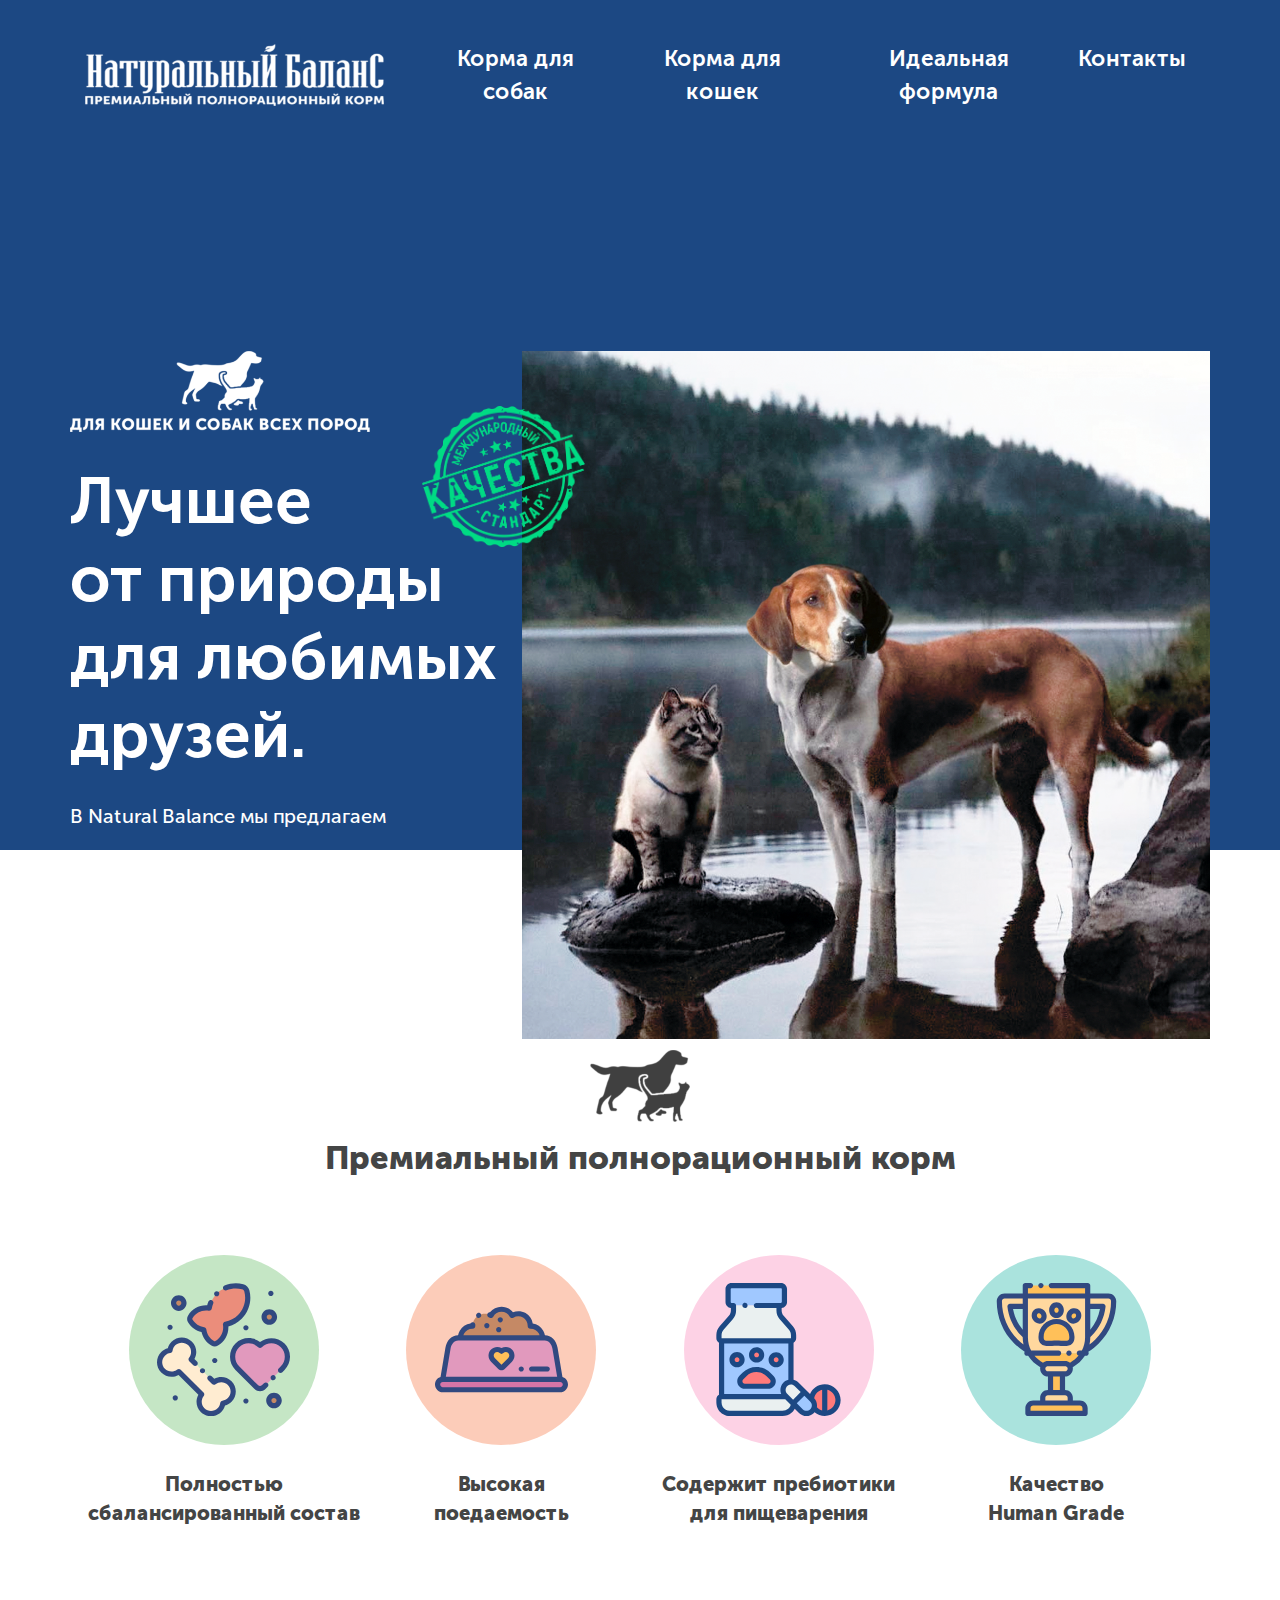
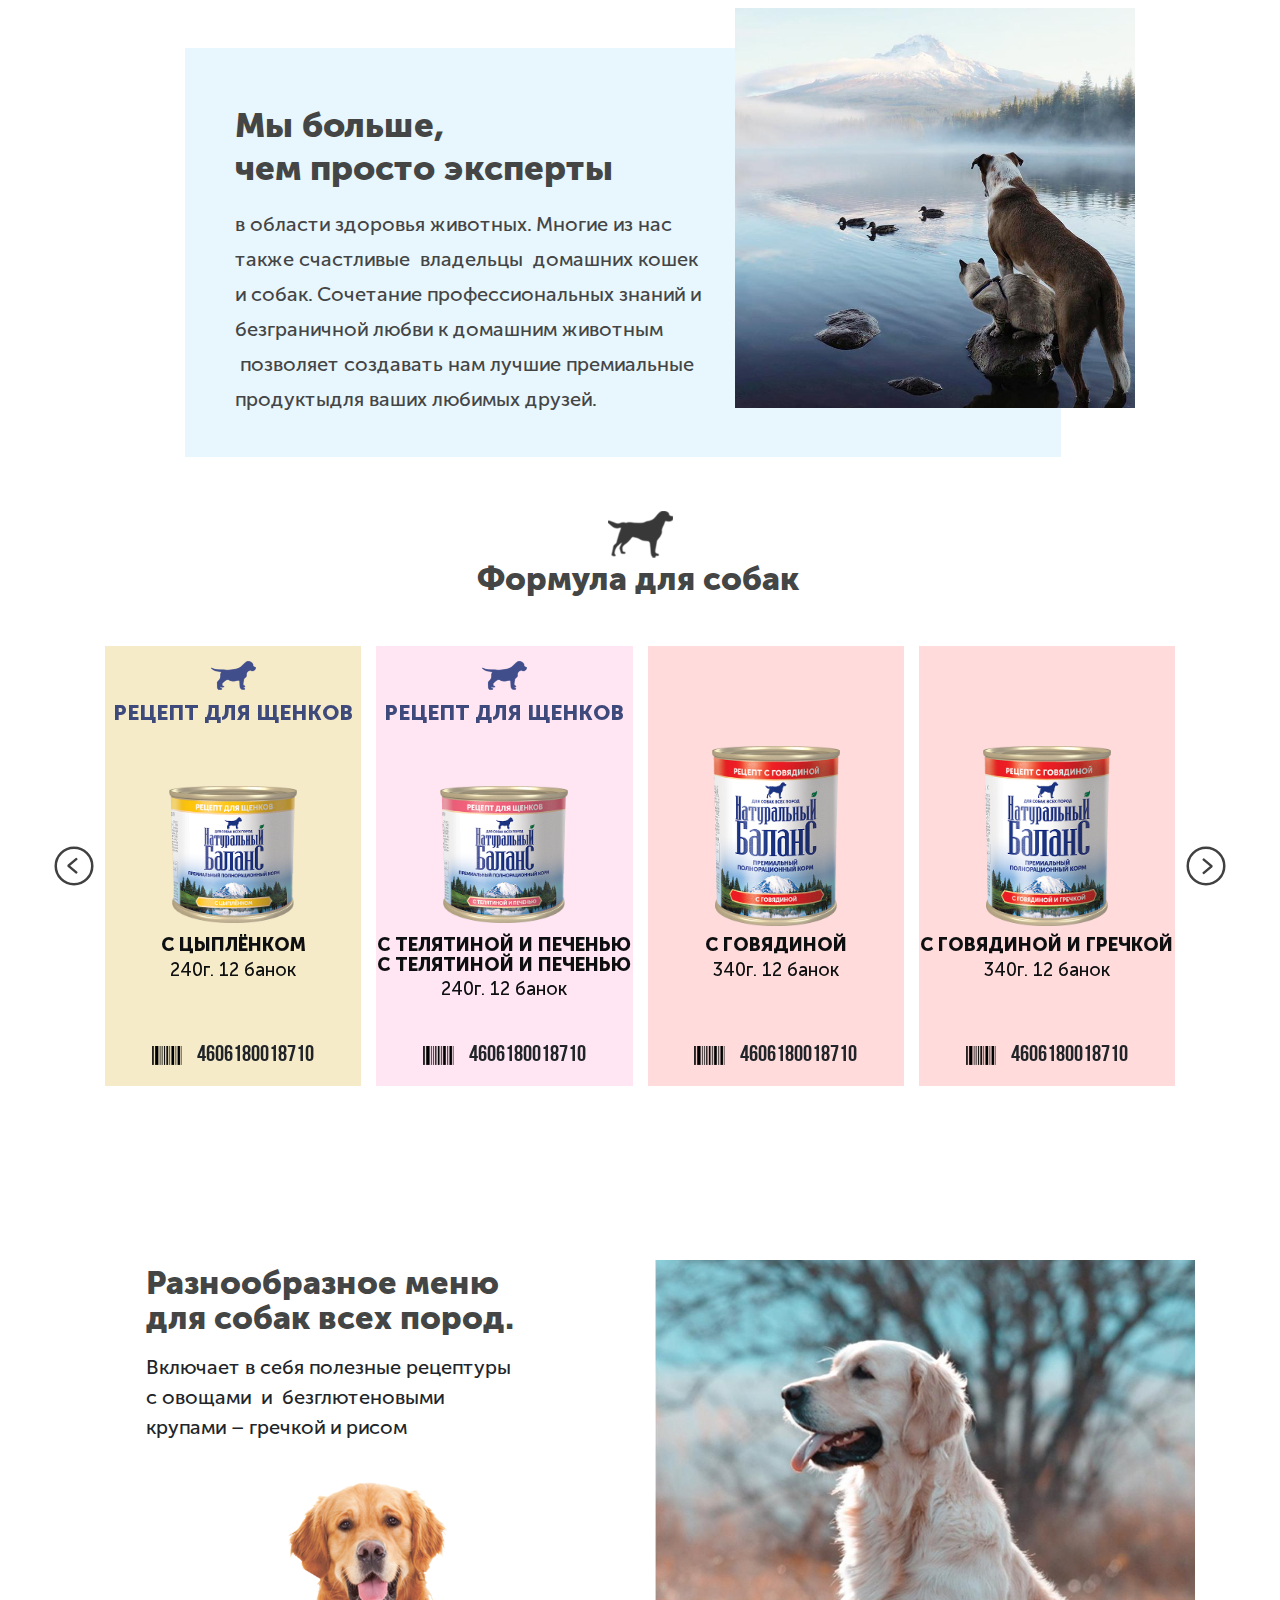
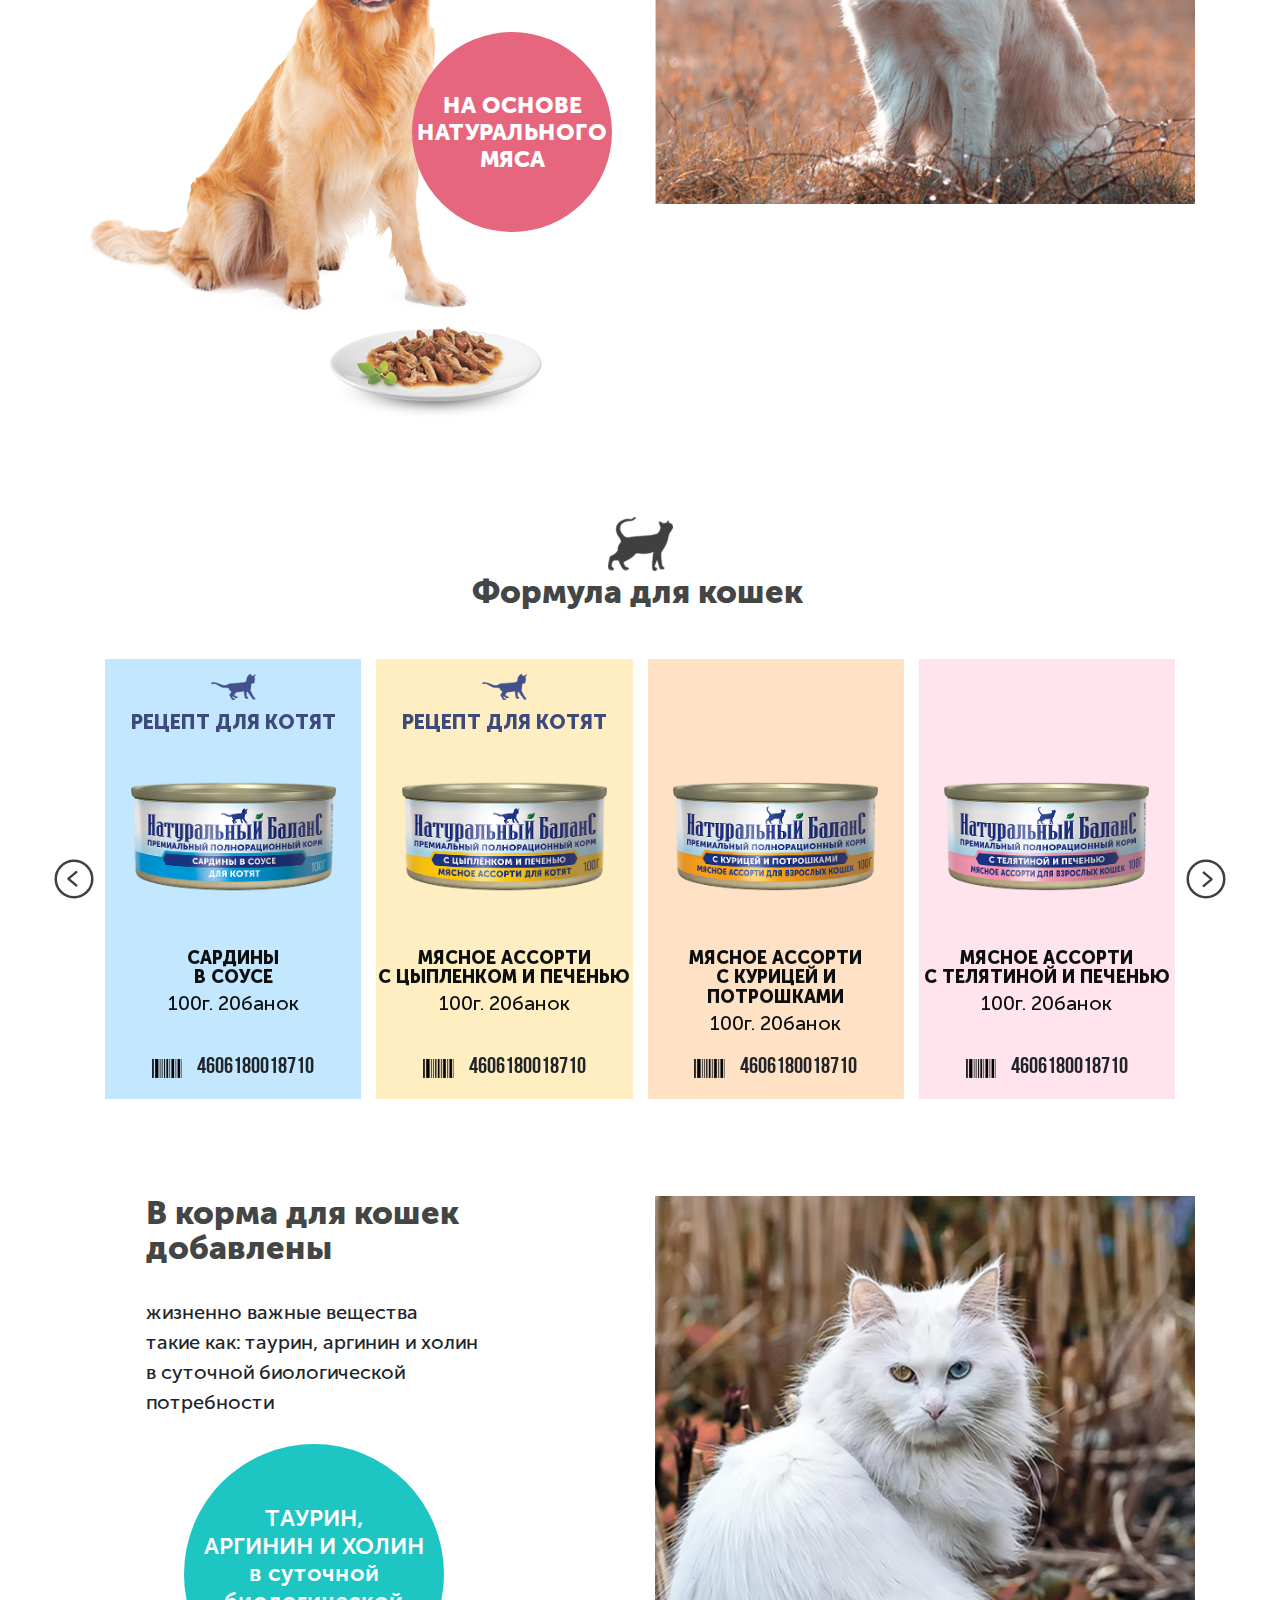
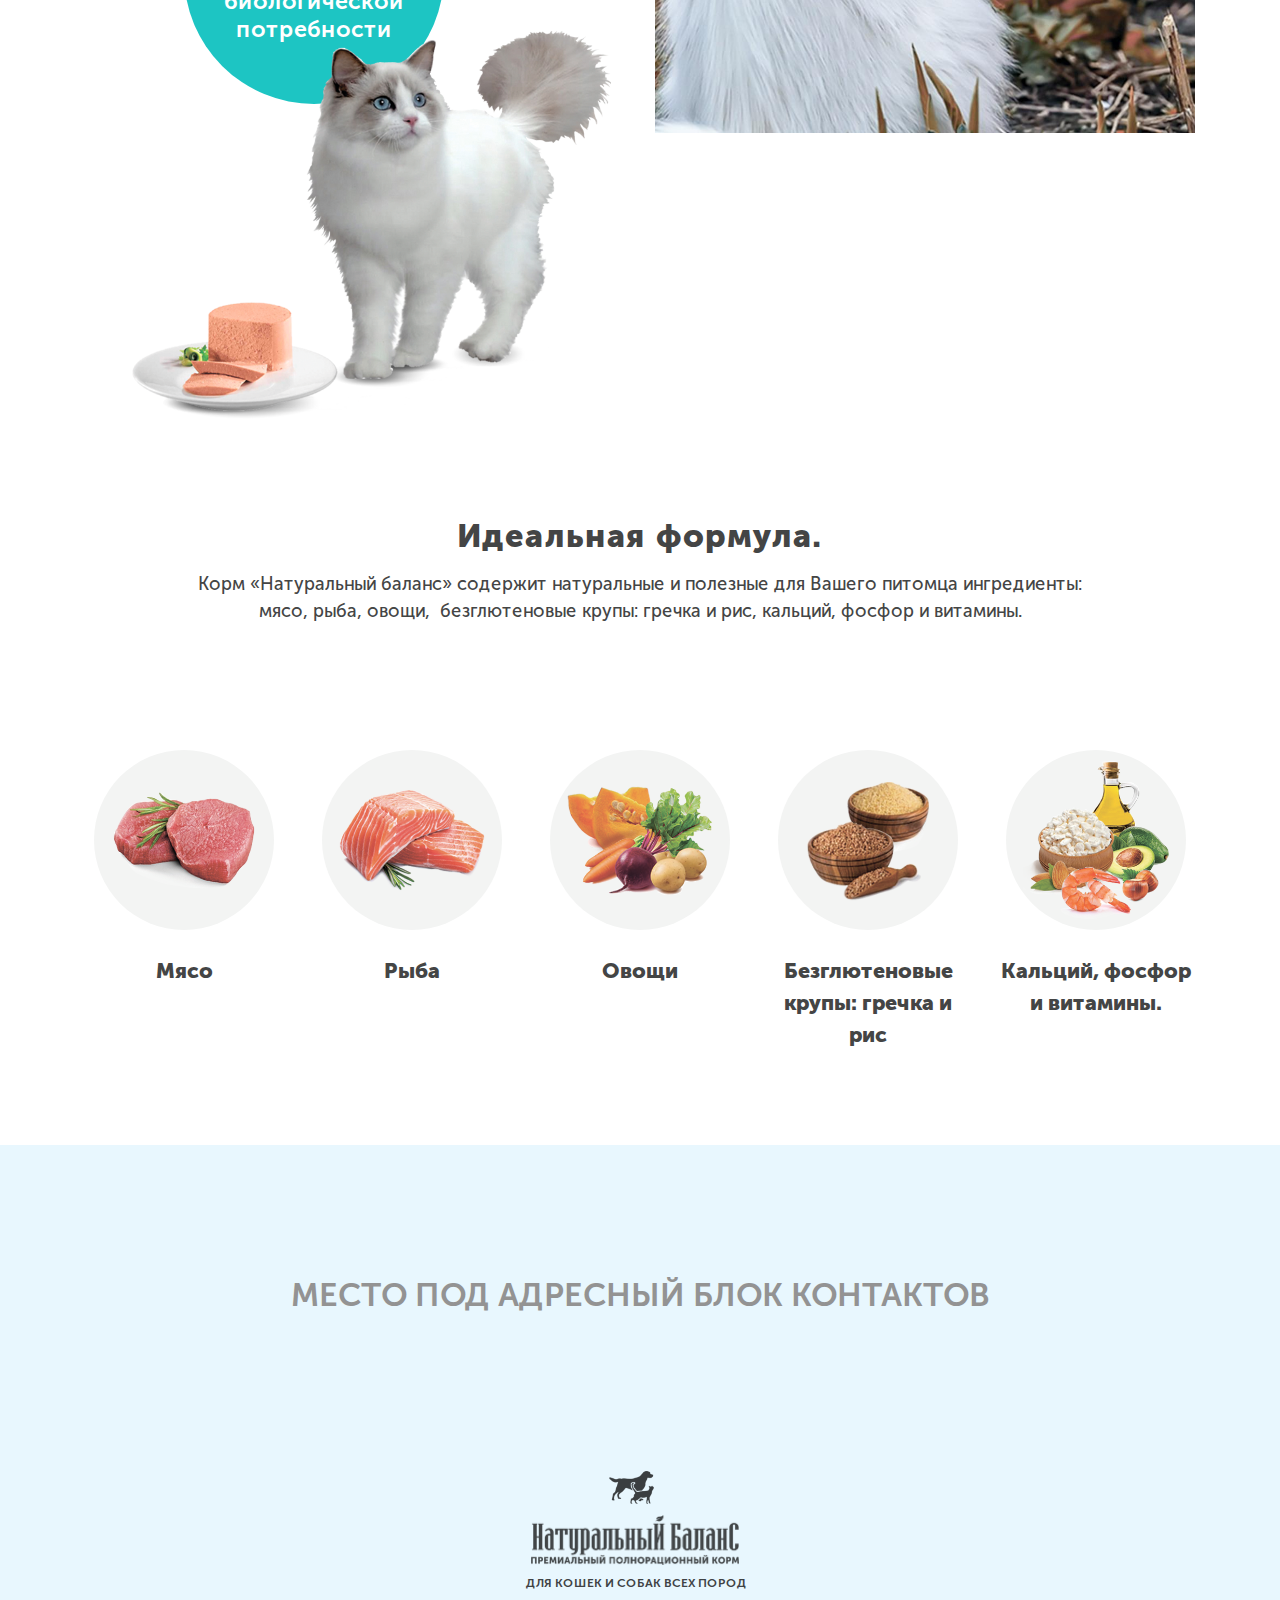
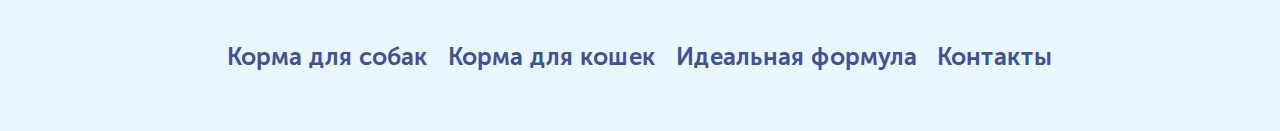
==== commit c590499f: "Making a push" ====
--- a/public/index.html
+++ b/public/index.html
@@ -26,8 +26,6 @@
 	</head>
 	<body><!--[if lt IE 11]><p   class="browsehappy container">К сожалению, вы используете устаревший браузер. Пожалуйста, <a href="http://browsehappy.com/" target="_blank">обновите ваш браузер</a>, чтобы улучшить производительность, качество отображаемого материала и повысить безопасность.</p><![endif]-->
 		<div class="main-wrapper">
-			<div class="toggle-menu-mobile toggle-menu-mobile--js d-lg-none"><span></span>
-			</div>
 			<div class="menu-mobile menu-mobile--js d-lg-none">
 				<div class="toggle-menu-mobile toggle-menu-mobile--js"><span></span>
 				</div>
@@ -48,17 +46,26 @@
 			<!--  мобильное меню-->
 			<!-- start header-->
 			<section class="header section" id="header">
+				<header class="home-header">
+					<div class="container">
+						<div class="row">
+							<div class="col-auto"><a class="logo-link" href="#"><img src="img/@2x/logo.png"/></a></div>
+							<div class="col d-none d-lg-block">
+								<ul>
+									<li><a class="ancor-js" href="#s-dogs-slider">Корма для собак</a></li>
+									<li><a class="ancor-js" href="#s-cats-slider">Корма для кошек</a></li>
+									<li><a class="ancor-js" href="#s-perfect-formula">Идеальная формула</a></li>
+									<li><a class="ancor-js" href=".footer">Контакты</a></li>
+								</ul>
+							</div>
+							<div class="col-auto d-lg-none">
+								<div class="toggle-menu-mobile toggle-menu-mobile--js d-lg-none"><span></span>
+								</div>
+							</div>
+						</div>
+					</div>
+				</header>
 				<div class="container">
-					<header class="home-header"><a class="logo-link" href="#"><img src="img/@2x/logo.png"/></a>
-						<nav class="header-menu d-none d-lg-block">
-							<ul class="header-menu_items-list">
-								<li class="header-menu_items-list_item"><a class="header-menu_items-list_item_inner-link ancor-js" href="#s-dogs-slider">Корма для собак</a></li>
-								<li class="header-menu_items-list_item"><a class="header-menu_items-list_item_inner-link ancor-js" href="#s-cats-slider">Корма для кошек</a></li>
-								<li class="header-menu_items-list_item"><a class="header-menu_items-list_item_inner-link ancor-js" href="#s-perfect-formula">Идеальная формула</a></li>
-								<li class="header-menu_items-list_item"><a class="header-menu_items-list_item_inner-link ancor-js" href=".footer">Контакты</a></li>
-							</ul>
-						</nav>
-					</header>
 					<div class="header-title"><img class="header-title-img" src="img/@2x/cats-and-dogs-every-sort.png"/>
 						<h1 class="header-title-headline">
 							Лучшее
--- a/public/css/main.min.css
+++ b/public/css/main.min.css
@@ -1 +1 @@
-@font-face{font-family:museo-sans-cyrl;font-style:normal;font-weight:500;font-display:block;src:url(../fonts/museoSansCyrl-500/MuseoSansCyrl-500.woff2) format("woff2"),url(../fonts/museoSansCyrl-500/MuseoSansCyrl-500.woff) format("woff")}@font-face{font-family:museo-sans-cyrl;font-style:normal;font-weight:700;font-display:block;src:url(../fonts/museoSansCyrl-700/MuseoSansCyrl-700.woff2) format("woff2"),url(../fonts/museoSansCyrl-700/MuseoSansCyrl-700.woff) format("woff")}@font-face{font-family:museo-sans-cyrl;font-style:normal;font-weight:900;font-display:block;src:url(../fonts/museoSansCyrl-900/MuseoSansCyrl-900.woff2) format("woff2"),url(../fonts/museoSansCyrl-900/MuseoSansCyrl-900.woff) format("woff")}@font-face{font-family:bebas;font-style:normal;font-weight:700;font-display:block;src:url(../fonts/bebas-neue-bold/BebasNeueBold.woff2) format("woff2"),url(../fonts/bebas-neue-bold/BebasNeueBold.woff) format("woff")}.icon{display:inline-block;width:1em;height:1em;fill:currentColor}.icon-check{font-size:2.7rem;width:1em}:root{--blue:#007bff;--indigo:#6610f2;--purple:#6f42c1;--pink:#e83e8c;--red:#dc3545;--orange:#fd7e14;--yellow:#ffc107;--green:#28a745;--teal:#20c997;--cyan:#17a2b8;--white:#fff;--gray:#6c757d;--gray-dark:#343a40;--primary:#007bff;--secondary:#6c757d;--success:#28a745;--info:#17a2b8;--warning:#ffc107;--danger:#dc3545;--light:#f8f9fa;--dark:#343a40;--breakpoint-xs:0;--breakpoint-sm:576px;--breakpoint-md:768px;--breakpoint-lg:992px;--breakpoint-xl:1200px;--breakpoint-xxl:1500px;--breakpoint-base-lg:1923px;--breakpoint-base-xl:2810px;--font-family-sans-serif:"museo-sans-cyrl",-apple-system,BlinkMacSystemFont,"Segoe UI",Roboto,"Helvetica Neue",Arial,"Noto Sans",sans-serif,"Apple Color Emoji","Segoe UI Emoji","Segoe UI Symbol","Noto Color Emoji";--font-family-monospace:SFMono-Regular,Menlo,Monaco,Consolas,"Liberation Mono","Courier New",monospace}*,:after,:before{box-sizing:border-box}html{font-family:sans-serif;line-height:1.15;-webkit-text-size-adjust:100%;-webkit-tap-highlight-color:rgba(0,0,0,0)}article,aside,figcaption,figure,footer,header,hgroup,main,nav,section{display:block}body{margin:0;font-family:museo-sans-cyrl,-apple-system,BlinkMacSystemFont,Segoe UI,Roboto,Helvetica Neue,Arial,Noto Sans,sans-serif,Apple Color Emoji,Segoe UI Emoji,Segoe UI Symbol,Noto Color Emoji;font-size:1rem;font-weight:400;line-height:1.5;color:#212529;text-align:left;background-color:#fff}[tabindex="-1"]:focus:not(:focus-visible){outline:0!important}hr{box-sizing:content-box;height:0;overflow:visible}h1,h2,h3,h4,h5,h6{margin-top:0;margin-bottom:.5rem}p{margin-top:0;margin-bottom:1rem}abbr[data-original-title],abbr[title]{text-decoration:underline;text-decoration:underline dotted;cursor:help;border-bottom:0;text-decoration-skip-ink:none}address{font-style:normal;line-height:inherit}address,dl,ol,ul{margin-bottom:1rem}dl,ol,ul{margin-top:0}ol ol,ol ul,ul ol,ul ul{margin-bottom:0}dt{font-weight:700}dd{margin-bottom:.5rem;margin-left:0}blockquote{margin:0 0 1rem}b,strong{font-weight:bolder}small{font-size:80%}sub,sup{position:relative;font-size:75%;line-height:0;vertical-align:baseline}sub{bottom:-.25em}sup{top:-.5em}a{color:#007bff;text-decoration:none;background-color:transparent}a:hover{color:#0056b3;text-decoration:underline}a:not([href]),a:not([href]):hover{color:inherit;text-decoration:none}code,kbd,pre,samp{font-family:SFMono-Regular,Menlo,Monaco,Consolas,Liberation Mono,Courier New,monospace;font-size:1em}pre{margin-top:0;margin-bottom:1rem;overflow:auto}figure{margin:0 0 1rem}img{border-style:none}img,svg{vertical-align:middle}svg{overflow:hidden}table{border-collapse:collapse}caption{padding-top:.75rem;padding-bottom:.75rem;color:#6c757d;text-align:left;caption-side:bottom}th{text-align:inherit}label{display:inline-block;margin-bottom:.5rem}button{border-radius:0}button:focus{outline:1px dotted;outline:5px auto -webkit-focus-ring-color}button,input,optgroup,select,textarea{margin:0;font-family:inherit;font-size:inherit;line-height:inherit}button,input{overflow:visible}button,select{text-transform:none}select{word-wrap:normal}[type=button],[type=reset],[type=submit],button{-webkit-appearance:button}[type=button]:not(:disabled),[type=reset]:not(:disabled),[type=submit]:not(:disabled),button:not(:disabled){cursor:pointer}[type=button]::-moz-focus-inner,[type=reset]::-moz-focus-inner,[type=submit]::-moz-focus-inner,button::-moz-focus-inner{padding:0;border-style:none}input[type=checkbox],input[type=radio]{box-sizing:border-box;padding:0}input[type=date],input[type=datetime-local],input[type=month],input[type=time]{-webkit-appearance:listbox}textarea{overflow:auto;resize:vertical}fieldset{min-width:0;padding:0;margin:0;border:0}legend{display:block;width:100%;max-width:100%;padding:0;margin-bottom:.5rem;font-size:1.5rem;line-height:inherit;color:inherit;white-space:normal}progress{vertical-align:baseline}[type=number]::-webkit-inner-spin-button,[type=number]::-webkit-outer-spin-button{height:auto}[type=search]{outline-offset:-2px;-webkit-appearance:none}[type=search]::-webkit-search-decoration{-webkit-appearance:none}::-webkit-file-upload-button{font:inherit;-webkit-appearance:button}output{display:inline-block}summary{display:list-item;cursor:pointer}template{display:none}[hidden]{display:none!important}.h1,.h2,.h3,.h4,.h5,.h6,.section-title,h1,h2,h3,h4,h5,h6{margin-bottom:.5rem;font-weight:500;line-height:1.2}.h1,h1{font-size:2.5rem}.h2,.section-title,h2{font-size:2rem}.h3,h3{font-size:1.75rem}.h4,h4{font-size:1.5rem}.h5,h5{font-size:1.25rem}.h6,h6{font-size:1rem}.lead{font-size:1.25rem;font-weight:300}.display-1{font-size:6rem}.display-1,.display-2{font-weight:300;line-height:1.2}.display-2{font-size:5.5rem}.display-3{font-size:4.5rem}.display-3,.display-4{font-weight:300;line-height:1.2}.display-4{font-size:3.5rem}hr{margin-top:1rem;margin-bottom:1rem;border:0;border-top:1px solid rgba(0,0,0,.1)}.small,small{font-size:80%;font-weight:400}.mark,mark{padding:.2em;background-color:#fcf8e3}.list-inline,.list-unstyled{padding-left:0;list-style:none}.list-inline-item{display:inline-block}.list-inline-item:not(:last-child){margin-right:.5rem}.initialism{font-size:90%;text-transform:uppercase}.blockquote{margin-bottom:1rem;font-size:1.25rem}.blockquote-footer{display:block;font-size:80%;color:#6c757d}.blockquote-footer:before{content:"\2014\00A0"}.container,.container-base-lg,.container-base-xl,.container-fluid,.container-lg,.container-md,.container-sm,.container-xl,.container-xs{width:100%;padding-right:15px;padding-left:15px;margin-right:auto;margin-left:auto}.container{max-width:480px}.row{display:flex;flex-wrap:wrap;margin-right:-15px;margin-left:-15px}.no-gutters{margin-right:0;margin-left:0}.no-gutters>.col,.no-gutters>[class*=col-]{padding-right:0;padding-left:0}.col,.col-1,.col-2,.col-3,.col-4,.col-5,.col-6,.col-7,.col-8,.col-9,.col-10,.col-11,.col-12,.col-13,.col-14,.col-15,.col-16,.col-17,.col-18,.col-19,.col-20,.col-auto,.col-base-lg,.col-base-lg-1,.col-base-lg-2,.col-base-lg-3,.col-base-lg-4,.col-base-lg-5,.col-base-lg-6,.col-base-lg-7,.col-base-lg-8,.col-base-lg-9,.col-base-lg-10,.col-base-lg-11,.col-base-lg-12,.col-base-lg-13,.col-base-lg-14,.col-base-lg-15,.col-base-lg-16,.col-base-lg-17,.col-base-lg-18,.col-base-lg-19,.col-base-lg-20,.col-base-lg-auto,.col-base-xl,.col-base-xl-1,.col-base-xl-2,.col-base-xl-3,.col-base-xl-4,.col-base-xl-5,.col-base-xl-6,.col-base-xl-7,.col-base-xl-8,.col-base-xl-9,.col-base-xl-10,.col-base-xl-11,.col-base-xl-12,.col-base-xl-13,.col-base-xl-14,.col-base-xl-15,.col-base-xl-16,.col-base-xl-17,.col-base-xl-18,.col-base-xl-19,.col-base-xl-20,.col-base-xl-auto,.col-lg,.col-lg-1,.col-lg-2,.col-lg-3,.col-lg-4,.col-lg-5,.col-lg-6,.col-lg-7,.col-lg-8,.col-lg-9,.col-lg-10,.col-lg-11,.col-lg-12,.col-lg-13,.col-lg-14,.col-lg-15,.col-lg-16,.col-lg-17,.col-lg-18,.col-lg-19,.col-lg-20,.col-lg-auto,.col-md,.col-md-1,.col-md-2,.col-md-3,.col-md-4,.col-md-5,.col-md-6,.col-md-7,.col-md-8,.col-md-9,.col-md-10,.col-md-11,.col-md-12,.col-md-13,.col-md-14,.col-md-15,.col-md-16,.col-md-17,.col-md-18,.col-md-19,.col-md-20,.col-md-auto,.col-sm,.col-sm-1,.col-sm-2,.col-sm-3,.col-sm-4,.col-sm-5,.col-sm-6,.col-sm-7,.col-sm-8,.col-sm-9,.col-sm-10,.col-sm-11,.col-sm-12,.col-sm-13,.col-sm-14,.col-sm-15,.col-sm-16,.col-sm-17,.col-sm-18,.col-sm-19,.col-sm-20,.col-sm-auto,.col-xl,.col-xl-1,.col-xl-2,.col-xl-3,.col-xl-4,.col-xl-5,.col-xl-6,.col-xl-7,.col-xl-8,.col-xl-9,.col-xl-10,.col-xl-11,.col-xl-12,.col-xl-13,.col-xl-14,.col-xl-15,.col-xl-16,.col-xl-17,.col-xl-18,.col-xl-19,.col-xl-20,.col-xl-auto,.col-xxl,.col-xxl-1,.col-xxl-2,.col-xxl-3,.col-xxl-4,.col-xxl-5,.col-xxl-6,.col-xxl-7,.col-xxl-8,.col-xxl-9,.col-xxl-10,.col-xxl-11,.col-xxl-12,.col-xxl-13,.col-xxl-14,.col-xxl-15,.col-xxl-16,.col-xxl-17,.col-xxl-18,.col-xxl-19,.col-xxl-20,.col-xxl-auto{position:relative;width:100%;padding-right:15px;padding-left:15px}.col{flex-basis:0;flex-grow:1;max-width:100%}.row-cols-1>*{flex:0 0 100%;max-width:100%}.row-cols-2>*{flex:0 0 50%;max-width:50%}.row-cols-3>*{flex:0 0 33.33333%;max-width:33.33333%}.row-cols-4>*{flex:0 0 25%;max-width:25%}.row-cols-5>*{flex:0 0 20%;max-width:20%}.row-cols-6>*{flex:0 0 16.66667%;max-width:16.66667%}.col-auto{flex:0 0 auto;width:auto;max-width:100%}.col-1{flex:0 0 5%;max-width:5%}.col-2{flex:0 0 10%;max-width:10%}.col-3{flex:0 0 15%;max-width:15%}.col-4{flex:0 0 20%;max-width:20%}.col-5{flex:0 0 25%;max-width:25%}.col-6{flex:0 0 30%;max-width:30%}.col-7{flex:0 0 35%;max-width:35%}.col-8{flex:0 0 40%;max-width:40%}.col-9{flex:0 0 45%;max-width:45%}.col-10{flex:0 0 50%;max-width:50%}.col-11{flex:0 0 55%;max-width:55%}.col-12{flex:0 0 60%;max-width:60%}.col-13{flex:0 0 65%;max-width:65%}.col-14{flex:0 0 70%;max-width:70%}.col-15{flex:0 0 75%;max-width:75%}.col-16{flex:0 0 80%;max-width:80%}.col-17{flex:0 0 85%;max-width:85%}.col-18{flex:0 0 90%;max-width:90%}.col-19{flex:0 0 95%;max-width:95%}.col-20{flex:0 0 100%;max-width:100%}.order-first{order:-1}.order-last{order:21}.order-0{order:0}.order-1{order:1}.order-2{order:2}.order-3{order:3}.order-4{order:4}.order-5{order:5}.order-6{order:6}.order-7{order:7}.order-8{order:8}.order-9{order:9}.order-10{order:10}.order-11{order:11}.order-12{order:12}.order-13{order:13}.order-14{order:14}.order-15{order:15}.order-16{order:16}.order-17{order:17}.order-18{order:18}.order-19{order:19}.order-20{order:20}.offset-1{margin-left:5%}.offset-2{margin-left:10%}.offset-3{margin-left:15%}.offset-4{margin-left:20%}.offset-5{margin-left:25%}.offset-6{margin-left:30%}.offset-7{margin-left:35%}.offset-8{margin-left:40%}.offset-9{margin-left:45%}.offset-10{margin-left:50%}.offset-11{margin-left:55%}.offset-12{margin-left:60%}.offset-13{margin-left:65%}.offset-14{margin-left:70%}.offset-15{margin-left:75%}.offset-16{margin-left:80%}.offset-17{margin-left:85%}.offset-18{margin-left:90%}.offset-19{margin-left:95%}.form-control{display:block;width:100%;height:calc(1.5em + .75rem + 2px);padding:.375rem .75rem;font-size:1rem;font-weight:400;line-height:1.5;color:#495057;background-color:#fff;background-clip:padding-box;border:1px solid #ced4da;border-radius:.25rem;transition:border-color .15s ease-in-out,box-shadow .15s ease-in-out}.form-control::-ms-expand{background-color:transparent;border:0}.form-control:-moz-focusring{color:transparent;text-shadow:0 0 0 #495057}.form-control:focus{color:#495057;background-color:#fff;border-color:#80bdff;outline:0;box-shadow:0 0 0 .2rem rgba(0,123,255,.25)}.form-control::placeholder{color:#6c757d;opacity:1}.form-control:disabled,.form-control[readonly]{background-color:#e9ecef;opacity:1}select.form-control:focus::-ms-value{color:#495057;background-color:#fff}.form-control-file,.form-control-range{display:block;width:100%}.col-form-label{padding-top:calc(.375rem + 1px);padding-bottom:calc(.375rem + 1px);margin-bottom:0;font-size:inherit;line-height:1.5}.col-form-label-lg{padding-top:calc(.5rem + 1px);padding-bottom:calc(.5rem + 1px);font-size:1.25rem;line-height:1.5}.col-form-label-sm{padding-top:calc(.25rem + 1px);padding-bottom:calc(.25rem + 1px);font-size:.875rem;line-height:1.5}.form-control-plaintext{display:block;width:100%;padding:.375rem 0;margin-bottom:0;font-size:1rem;line-height:1.5;color:#212529;background-color:transparent;border:solid transparent;border-width:1px 0}.form-control-plaintext.form-control-lg,.form-control-plaintext.form-control-sm{padding-right:0;padding-left:0}.form-control-sm{height:calc(1.5em + .5rem + 2px);padding:.25rem .5rem;font-size:.875rem;line-height:1.5;border-radius:.2rem}.form-control-lg{height:calc(1.5em + 1rem + 2px);padding:.5rem 1rem;font-size:1.25rem;line-height:1.5;border-radius:.3rem}select.form-control[multiple],select.form-control[size],textarea.form-control{height:auto}.form-group{margin-bottom:1rem}.form-text{display:block;margin-top:.25rem}.form-row{display:flex;flex-wrap:wrap;margin-right:-5px;margin-left:-5px}.form-row>.col,.form-row>[class*=col-]{padding-right:5px;padding-left:5px}.form-check{position:relative;display:block;padding-left:1.25rem}.form-check-input{position:absolute;margin-top:.3rem;margin-left:-1.25rem}.form-check-input:disabled~.form-check-label,.form-check-input[disabled]~.form-check-label{color:#6c757d}.form-check-label{margin-bottom:0}.form-check-inline{display:inline-flex;align-items:center;padding-left:0;margin-right:.75rem}.form-check-inline .form-check-input{position:static;margin-top:0;margin-right:.3125rem;margin-left:0}.valid-feedback{display:none;width:100%;margin-top:.25rem;font-size:80%;color:#28a745}.valid-tooltip{position:absolute;top:100%;z-index:5;display:none;max-width:100%;padding:.25rem .5rem;margin-top:.1rem;font-size:.875rem;line-height:1.5;color:#fff;background-color:rgba(40,167,69,.9);border-radius:.25rem}.is-valid~.valid-feedback,.is-valid~.valid-tooltip,.was-validated :valid~.valid-feedback,.was-validated :valid~.valid-tooltip{display:block}.form-control.is-valid,.was-validated .form-control:valid{border-color:#28a745;padding-right:calc(1.5em + .75rem);background-image:url("data:image/svg+xml;charset=utf-8,%3Csvg xmlns='http://www.w3.org/2000/svg' width='8' height='8'%3E%3Cpath fill='%2328a745' d='M2.3 6.73L.6 4.53c-.4-1.04.46-1.4 1.1-.8l1.1 1.4 3.4-3.8c.6-.63 1.6-.27 1.2.7l-4 4.6c-.43.5-.8.4-1.1.1z'/%3E%3C/svg%3E");background-repeat:no-repeat;background-position:right calc(.375em + .1875rem) center;background-size:calc(.75em + .375rem) calc(.75em + .375rem)}.form-control.is-valid:focus,.was-validated .form-control:valid:focus{border-color:#28a745;box-shadow:0 0 0 .2rem rgba(40,167,69,.25)}.was-validated textarea.form-control:valid,textarea.form-control.is-valid{padding-right:calc(1.5em + .75rem);background-position:top calc(.375em + .1875rem) right calc(.375em + .1875rem)}.custom-select.is-valid,.was-validated .custom-select:valid{border-color:#28a745;padding-right:calc((3em + 2.25rem)/4 + 1.75rem);background:str-replace(url("data:image/svg+xml;charset=utf-8,%3Csvg xmlns='http://www.w3.org/2000/svg' viewBox='0 0 4 5'%3E%3Cpath fill='%23343a40' d='M2 0L0 2h4zm0 5L0 3h4z'/%3E%3C/svg%3E"),"#","%23") no-repeat right .75rem center/8px 10px,url("data:image/svg+xml;charset=utf-8,%3Csvg xmlns='http://www.w3.org/2000/svg' width='8' height='8'%3E%3Cpath fill='%2328a745' d='M2.3 6.73L.6 4.53c-.4-1.04.46-1.4 1.1-.8l1.1 1.4 3.4-3.8c.6-.63 1.6-.27 1.2.7l-4 4.6c-.43.5-.8.4-1.1.1z'/%3E%3C/svg%3E") #fff no-repeat center right 1.75rem/calc(.75em + .375rem) calc(.75em + .375rem)}.custom-select.is-valid:focus,.was-validated .custom-select:valid:focus{border-color:#28a745;box-shadow:0 0 0 .2rem rgba(40,167,69,.25)}.form-check-input.is-valid~.form-check-label,.was-validated .form-check-input:valid~.form-check-label{color:#28a745}.form-check-input.is-valid~.valid-feedback,.form-check-input.is-valid~.valid-tooltip,.was-validated .form-check-input:valid~.valid-feedback,.was-validated .form-check-input:valid~.valid-tooltip{display:block}.custom-control-input.is-valid~.custom-control-label,.was-validated .custom-control-input:valid~.custom-control-label{color:#28a745}.custom-control-input.is-valid~.custom-control-label:before,.was-validated .custom-control-input:valid~.custom-control-label:before{border-color:#28a745}.custom-control-input.is-valid:checked~.custom-control-label:before,.was-validated .custom-control-input:valid:checked~.custom-control-label:before{border-color:#34ce57;background-color:#34ce57}.custom-control-input.is-valid:focus~.custom-control-label:before,.was-validated .custom-control-input:valid:focus~.custom-control-label:before{box-shadow:0 0 0 .2rem rgba(40,167,69,.25)}.custom-control-input.is-valid:focus:not(:checked)~.custom-control-label:before,.custom-file-input.is-valid~.custom-file-label,.was-validated .custom-control-input:valid:focus:not(:checked)~.custom-control-label:before,.was-validated .custom-file-input:valid~.custom-file-label{border-color:#28a745}.custom-file-input.is-valid:focus~.custom-file-label,.was-validated .custom-file-input:valid:focus~.custom-file-label{border-color:#28a745;box-shadow:0 0 0 .2rem rgba(40,167,69,.25)}.invalid-feedback{display:none;width:100%;margin-top:.25rem;font-size:80%;color:#dc3545}.invalid-tooltip{position:absolute;top:100%;z-index:5;display:none;max-width:100%;padding:.25rem .5rem;margin-top:.1rem;font-size:.875rem;line-height:1.5;color:#fff;background-color:rgba(220,53,69,.9);border-radius:.25rem}.is-invalid~.invalid-feedback,.is-invalid~.invalid-tooltip,.was-validated :invalid~.invalid-feedback,.was-validated :invalid~.invalid-tooltip{display:block}.form-control.is-invalid,.was-validated .form-control:invalid{border-color:#dc3545;padding-right:calc(1.5em + .75rem);background-image:url("data:image/svg+xml;charset=utf-8,%3Csvg xmlns='http://www.w3.org/2000/svg' width='12' height='12' fill='none' stroke='%23dc3545'%3E%3Ccircle cx='6' cy='6' r='4.5'/%3E%3Cpath stroke-linejoin='round' d='M5.8 3.6h.4L6 6.5z'/%3E%3Ccircle cx='6' cy='8.2' r='.6' fill='%23dc3545' stroke='none'/%3E%3C/svg%3E");background-repeat:no-repeat;background-position:right calc(.375em + .1875rem) center;background-size:calc(.75em + .375rem) calc(.75em + .375rem)}.form-control.is-invalid:focus,.was-validated .form-control:invalid:focus{border-color:#dc3545;box-shadow:0 0 0 .2rem rgba(220,53,69,.25)}.was-validated textarea.form-control:invalid,textarea.form-control.is-invalid{padding-right:calc(1.5em + .75rem);background-position:top calc(.375em + .1875rem) right calc(.375em + .1875rem)}.custom-select.is-invalid,.was-validated .custom-select:invalid{border-color:#dc3545;padding-right:calc((3em + 2.25rem)/4 + 1.75rem);background:str-replace(url("data:image/svg+xml;charset=utf-8,%3Csvg xmlns='http://www.w3.org/2000/svg' viewBox='0 0 4 5'%3E%3Cpath fill='%23343a40' d='M2 0L0 2h4zm0 5L0 3h4z'/%3E%3C/svg%3E"),"#","%23") no-repeat right .75rem center/8px 10px,url("data:image/svg+xml;charset=utf-8,%3Csvg xmlns='http://www.w3.org/2000/svg' width='12' height='12' fill='none' stroke='%23dc3545'%3E%3Ccircle cx='6' cy='6' r='4.5'/%3E%3Cpath stroke-linejoin='round' d='M5.8 3.6h.4L6 6.5z'/%3E%3Ccircle cx='6' cy='8.2' r='.6' fill='%23dc3545' stroke='none'/%3E%3C/svg%3E") #fff no-repeat center right 1.75rem/calc(.75em + .375rem) calc(.75em + .375rem)}.custom-select.is-invalid:focus,.was-validated .custom-select:invalid:focus{border-color:#dc3545;box-shadow:0 0 0 .2rem rgba(220,53,69,.25)}.form-check-input.is-invalid~.form-check-label,.was-validated .form-check-input:invalid~.form-check-label{color:#dc3545}.form-check-input.is-invalid~.invalid-feedback,.form-check-input.is-invalid~.invalid-tooltip,.was-validated .form-check-input:invalid~.invalid-feedback,.was-validated .form-check-input:invalid~.invalid-tooltip{display:block}.custom-control-input.is-invalid~.custom-control-label,.was-validated .custom-control-input:invalid~.custom-control-label{color:#dc3545}.custom-control-input.is-invalid~.custom-control-label:before,.was-validated .custom-control-input:invalid~.custom-control-label:before{border-color:#dc3545}.custom-control-input.is-invalid:checked~.custom-control-label:before,.was-validated .custom-control-input:invalid:checked~.custom-control-label:before{border-color:#e4606d;background-color:#e4606d}.custom-control-input.is-invalid:focus~.custom-control-label:before,.was-validated .custom-control-input:invalid:focus~.custom-control-label:before{box-shadow:0 0 0 .2rem rgba(220,53,69,.25)}.custom-control-input.is-invalid:focus:not(:checked)~.custom-control-label:before,.custom-file-input.is-invalid~.custom-file-label,.was-validated .custom-control-input:invalid:focus:not(:checked)~.custom-control-label:before,.was-validated .custom-file-input:invalid~.custom-file-label{border-color:#dc3545}.custom-file-input.is-invalid:focus~.custom-file-label,.was-validated .custom-file-input:invalid:focus~.custom-file-label{border-color:#dc3545;box-shadow:0 0 0 .2rem rgba(220,53,69,.25)}.form-inline{display:flex;flex-flow:row wrap;align-items:center}.form-inline .form-check{width:100%}.btn{display:inline-block;font-weight:400;color:#212529;text-align:center;vertical-align:middle;cursor:pointer;user-select:none;background-color:transparent;border:1px solid transparent;padding:.375rem .75rem;font-size:1rem;line-height:1.5;border-radius:.25rem;transition:color .15s ease-in-out,background-color .15s ease-in-out,border-color .15s ease-in-out,box-shadow .15s ease-in-out}.btn:hover{color:#212529;text-decoration:none}.btn.focus,.btn:focus{outline:0;box-shadow:0 0 0 .2rem rgba(0,123,255,.25)}.btn.disabled,.btn:disabled{opacity:.65}a.btn.disabled,fieldset:disabled a.btn{pointer-events:none}.btn-primary{color:#fff;background-color:#007bff;border-color:#007bff}.btn-primary.focus,.btn-primary:focus,.btn-primary:hover{color:#fff;background-color:#0069d9;border-color:#0062cc}.btn-primary.focus,.btn-primary:focus{box-shadow:0 0 0 .2rem rgba(38,143,255,.5)}.btn-primary.disabled,.btn-primary:disabled{color:#fff;background-color:#007bff;border-color:#007bff}.btn-primary:not(:disabled):not(.disabled).active,.btn-primary:not(:disabled):not(.disabled):active,.show>.btn-primary.dropdown-toggle{color:#fff;background-color:#0062cc;border-color:#005cbf}.btn-primary:not(:disabled):not(.disabled).active:focus,.btn-primary:not(:disabled):not(.disabled):active:focus,.show>.btn-primary.dropdown-toggle:focus{box-shadow:0 0 0 .2rem rgba(38,143,255,.5)}.btn-secondary{color:#fff;background-color:#6c757d;border-color:#6c757d}.btn-secondary.focus,.btn-secondary:focus,.btn-secondary:hover{color:#fff;background-color:#5a6268;border-color:#545b62}.btn-secondary.focus,.btn-secondary:focus{box-shadow:0 0 0 .2rem rgba(130,138,145,.5)}.btn-secondary.disabled,.btn-secondary:disabled{color:#fff;background-color:#6c757d;border-color:#6c757d}.btn-secondary:not(:disabled):not(.disabled).active,.btn-secondary:not(:disabled):not(.disabled):active,.show>.btn-secondary.dropdown-toggle{color:#fff;background-color:#545b62;border-color:#4e555b}.btn-secondary:not(:disabled):not(.disabled).active:focus,.btn-secondary:not(:disabled):not(.disabled):active:focus,.show>.btn-secondary.dropdown-toggle:focus{box-shadow:0 0 0 .2rem rgba(130,138,145,.5)}.btn-success{color:#fff;background-color:#28a745;border-color:#28a745}.btn-success.focus,.btn-success:focus,.btn-success:hover{color:#fff;background-color:#218838;border-color:#1e7e34}.btn-success.focus,.btn-success:focus{box-shadow:0 0 0 .2rem rgba(72,180,97,.5)}.btn-success.disabled,.btn-success:disabled{color:#fff;background-color:#28a745;border-color:#28a745}.btn-success:not(:disabled):not(.disabled).active,.btn-success:not(:disabled):not(.disabled):active,.show>.btn-success.dropdown-toggle{color:#fff;background-color:#1e7e34;border-color:#1c7430}.btn-success:not(:disabled):not(.disabled).active:focus,.btn-success:not(:disabled):not(.disabled):active:focus,.show>.btn-success.dropdown-toggle:focus{box-shadow:0 0 0 .2rem rgba(72,180,97,.5)}.btn-info{color:#fff;background-color:#17a2b8;border-color:#17a2b8}.btn-info.focus,.btn-info:focus,.btn-info:hover{color:#fff;background-color:#138496;border-color:#117a8b}.btn-info.focus,.btn-info:focus{box-shadow:0 0 0 .2rem rgba(58,176,195,.5)}.btn-info.disabled,.btn-info:disabled{color:#fff;background-color:#17a2b8;border-color:#17a2b8}.btn-info:not(:disabled):not(.disabled).active,.btn-info:not(:disabled):not(.disabled):active,.show>.btn-info.dropdown-toggle{color:#fff;background-color:#117a8b;border-color:#10707f}.btn-info:not(:disabled):not(.disabled).active:focus,.btn-info:not(:disabled):not(.disabled):active:focus,.show>.btn-info.dropdown-toggle:focus{box-shadow:0 0 0 .2rem rgba(58,176,195,.5)}.btn-warning{color:#212529;background-color:#ffc107;border-color:#ffc107}.btn-warning.focus,.btn-warning:focus,.btn-warning:hover{color:#212529;background-color:#e0a800;border-color:#d39e00}.btn-warning.focus,.btn-warning:focus{box-shadow:0 0 0 .2rem rgba(222,170,12,.5)}.btn-warning.disabled,.btn-warning:disabled{color:#212529;background-color:#ffc107;border-color:#ffc107}.btn-warning:not(:disabled):not(.disabled).active,.btn-warning:not(:disabled):not(.disabled):active,.show>.btn-warning.dropdown-toggle{color:#212529;background-color:#d39e00;border-color:#c69500}.btn-warning:not(:disabled):not(.disabled).active:focus,.btn-warning:not(:disabled):not(.disabled):active:focus,.show>.btn-warning.dropdown-toggle:focus{box-shadow:0 0 0 .2rem rgba(222,170,12,.5)}.btn-danger{color:#fff;background-color:#dc3545;border-color:#dc3545}.btn-danger.focus,.btn-danger:focus,.btn-danger:hover{color:#fff;background-color:#c82333;border-color:#bd2130}.btn-danger.focus,.btn-danger:focus{box-shadow:0 0 0 .2rem rgba(225,83,97,.5)}.btn-danger.disabled,.btn-danger:disabled{color:#fff;background-color:#dc3545;border-color:#dc3545}.btn-danger:not(:disabled):not(.disabled).active,.btn-danger:not(:disabled):not(.disabled):active,.show>.btn-danger.dropdown-toggle{color:#fff;background-color:#bd2130;border-color:#b21f2d}.btn-danger:not(:disabled):not(.disabled).active:focus,.btn-danger:not(:disabled):not(.disabled):active:focus,.show>.btn-danger.dropdown-toggle:focus{box-shadow:0 0 0 .2rem rgba(225,83,97,.5)}.btn-light{color:#212529;background-color:#f8f9fa;border-color:#f8f9fa}.btn-light.focus,.btn-light:focus,.btn-light:hover{color:#212529;background-color:#e2e6ea;border-color:#dae0e5}.btn-light.focus,.btn-light:focus{box-shadow:0 0 0 .2rem rgba(216,217,219,.5)}.btn-light.disabled,.btn-light:disabled{color:#212529;background-color:#f8f9fa;border-color:#f8f9fa}.btn-light:not(:disabled):not(.disabled).active,.btn-light:not(:disabled):not(.disabled):active,.show>.btn-light.dropdown-toggle{color:#212529;background-color:#dae0e5;border-color:#d3d9df}.btn-light:not(:disabled):not(.disabled).active:focus,.btn-light:not(:disabled):not(.disabled):active:focus,.show>.btn-light.dropdown-toggle:focus{box-shadow:0 0 0 .2rem rgba(216,217,219,.5)}.btn-dark{color:#fff;background-color:#343a40;border-color:#343a40}.btn-dark.focus,.btn-dark:focus,.btn-dark:hover{color:#fff;background-color:#23272b;border-color:#1d2124}.btn-dark.focus,.btn-dark:focus{box-shadow:0 0 0 .2rem rgba(82,88,93,.5)}.btn-dark.disabled,.btn-dark:disabled{color:#fff;background-color:#343a40;border-color:#343a40}.btn-dark:not(:disabled):not(.disabled).active,.btn-dark:not(:disabled):not(.disabled):active,.show>.btn-dark.dropdown-toggle{color:#fff;background-color:#1d2124;border-color:#171a1d}.btn-dark:not(:disabled):not(.disabled).active:focus,.btn-dark:not(:disabled):not(.disabled):active:focus,.show>.btn-dark.dropdown-toggle:focus{box-shadow:0 0 0 .2rem rgba(82,88,93,.5)}.btn-outline-primary{color:#007bff;border-color:#007bff}.btn-outline-primary:hover{color:#fff;background-color:#007bff;border-color:#007bff}.btn-outline-primary.focus,.btn-outline-primary:focus{box-shadow:0 0 0 .2rem rgba(0,123,255,.5)}.btn-outline-primary.disabled,.btn-outline-primary:disabled{color:#007bff;background-color:transparent}.btn-outline-primary:not(:disabled):not(.disabled).active,.btn-outline-primary:not(:disabled):not(.disabled):active,.show>.btn-outline-primary.dropdown-toggle{color:#fff;background-color:#007bff;border-color:#007bff}.btn-outline-primary:not(:disabled):not(.disabled).active:focus,.btn-outline-primary:not(:disabled):not(.disabled):active:focus,.show>.btn-outline-primary.dropdown-toggle:focus{box-shadow:0 0 0 .2rem rgba(0,123,255,.5)}.btn-outline-secondary{color:#6c757d;border-color:#6c757d}.btn-outline-secondary:hover{color:#fff;background-color:#6c757d;border-color:#6c757d}.btn-outline-secondary.focus,.btn-outline-secondary:focus{box-shadow:0 0 0 .2rem rgba(108,117,125,.5)}.btn-outline-secondary.disabled,.btn-outline-secondary:disabled{color:#6c757d;background-color:transparent}.btn-outline-secondary:not(:disabled):not(.disabled).active,.btn-outline-secondary:not(:disabled):not(.disabled):active,.show>.btn-outline-secondary.dropdown-toggle{color:#fff;background-color:#6c757d;border-color:#6c757d}.btn-outline-secondary:not(:disabled):not(.disabled).active:focus,.btn-outline-secondary:not(:disabled):not(.disabled):active:focus,.show>.btn-outline-secondary.dropdown-toggle:focus{box-shadow:0 0 0 .2rem rgba(108,117,125,.5)}.btn-outline-success{color:#28a745;border-color:#28a745}.btn-outline-success:hover{color:#fff;background-color:#28a745;border-color:#28a745}.btn-outline-success.focus,.btn-outline-success:focus{box-shadow:0 0 0 .2rem rgba(40,167,69,.5)}.btn-outline-success.disabled,.btn-outline-success:disabled{color:#28a745;background-color:transparent}.btn-outline-success:not(:disabled):not(.disabled).active,.btn-outline-success:not(:disabled):not(.disabled):active,.show>.btn-outline-success.dropdown-toggle{color:#fff;background-color:#28a745;border-color:#28a745}.btn-outline-success:not(:disabled):not(.disabled).active:focus,.btn-outline-success:not(:disabled):not(.disabled):active:focus,.show>.btn-outline-success.dropdown-toggle:focus{box-shadow:0 0 0 .2rem rgba(40,167,69,.5)}.btn-outline-info{color:#17a2b8;border-color:#17a2b8}.btn-outline-info:hover{color:#fff;background-color:#17a2b8;border-color:#17a2b8}.btn-outline-info.focus,.btn-outline-info:focus{box-shadow:0 0 0 .2rem rgba(23,162,184,.5)}.btn-outline-info.disabled,.btn-outline-info:disabled{color:#17a2b8;background-color:transparent}.btn-outline-info:not(:disabled):not(.disabled).active,.btn-outline-info:not(:disabled):not(.disabled):active,.show>.btn-outline-info.dropdown-toggle{color:#fff;background-color:#17a2b8;border-color:#17a2b8}.btn-outline-info:not(:disabled):not(.disabled).active:focus,.btn-outline-info:not(:disabled):not(.disabled):active:focus,.show>.btn-outline-info.dropdown-toggle:focus{box-shadow:0 0 0 .2rem rgba(23,162,184,.5)}.btn-outline-warning{color:#ffc107;border-color:#ffc107}.btn-outline-warning:hover{color:#212529;background-color:#ffc107;border-color:#ffc107}.btn-outline-warning.focus,.btn-outline-warning:focus{box-shadow:0 0 0 .2rem rgba(255,193,7,.5)}.btn-outline-warning.disabled,.btn-outline-warning:disabled{color:#ffc107;background-color:transparent}.btn-outline-warning:not(:disabled):not(.disabled).active,.btn-outline-warning:not(:disabled):not(.disabled):active,.show>.btn-outline-warning.dropdown-toggle{color:#212529;background-color:#ffc107;border-color:#ffc107}.btn-outline-warning:not(:disabled):not(.disabled).active:focus,.btn-outline-warning:not(:disabled):not(.disabled):active:focus,.show>.btn-outline-warning.dropdown-toggle:focus{box-shadow:0 0 0 .2rem rgba(255,193,7,.5)}.btn-outline-danger{color:#dc3545;border-color:#dc3545}.btn-outline-danger:hover{color:#fff;background-color:#dc3545;border-color:#dc3545}.btn-outline-danger.focus,.btn-outline-danger:focus{box-shadow:0 0 0 .2rem rgba(220,53,69,.5)}.btn-outline-danger.disabled,.btn-outline-danger:disabled{color:#dc3545;background-color:transparent}.btn-outline-danger:not(:disabled):not(.disabled).active,.btn-outline-danger:not(:disabled):not(.disabled):active,.show>.btn-outline-danger.dropdown-toggle{color:#fff;background-color:#dc3545;border-color:#dc3545}.btn-outline-danger:not(:disabled):not(.disabled).active:focus,.btn-outline-danger:not(:disabled):not(.disabled):active:focus,.show>.btn-outline-danger.dropdown-toggle:focus{box-shadow:0 0 0 .2rem rgba(220,53,69,.5)}.btn-outline-light{color:#f8f9fa;border-color:#f8f9fa}.btn-outline-light:hover{color:#212529;background-color:#f8f9fa;border-color:#f8f9fa}.btn-outline-light.focus,.btn-outline-light:focus{box-shadow:0 0 0 .2rem rgba(248,249,250,.5)}.btn-outline-light.disabled,.btn-outline-light:disabled{color:#f8f9fa;background-color:transparent}.btn-outline-light:not(:disabled):not(.disabled).active,.btn-outline-light:not(:disabled):not(.disabled):active,.show>.btn-outline-light.dropdown-toggle{color:#212529;background-color:#f8f9fa;border-color:#f8f9fa}.btn-outline-light:not(:disabled):not(.disabled).active:focus,.btn-outline-light:not(:disabled):not(.disabled):active:focus,.show>.btn-outline-light.dropdown-toggle:focus{box-shadow:0 0 0 .2rem rgba(248,249,250,.5)}.btn-outline-dark{color:#343a40;border-color:#343a40}.btn-outline-dark:hover{color:#fff;background-color:#343a40;border-color:#343a40}.btn-outline-dark.focus,.btn-outline-dark:focus{box-shadow:0 0 0 .2rem rgba(52,58,64,.5)}.btn-outline-dark.disabled,.btn-outline-dark:disabled{color:#343a40;background-color:transparent}.btn-outline-dark:not(:disabled):not(.disabled).active,.btn-outline-dark:not(:disabled):not(.disabled):active,.show>.btn-outline-dark.dropdown-toggle{color:#fff;background-color:#343a40;border-color:#343a40}.btn-outline-dark:not(:disabled):not(.disabled).active:focus,.btn-outline-dark:not(:disabled):not(.disabled):active:focus,.show>.btn-outline-dark.dropdown-toggle:focus{box-shadow:0 0 0 .2rem rgba(52,58,64,.5)}.btn-link{font-weight:400;color:#007bff;text-decoration:none}.btn-link:hover{color:#0056b3;text-decoration:underline}.btn-link.focus,.btn-link:focus{text-decoration:underline;box-shadow:none}.btn-link.disabled,.btn-link:disabled{color:#6c757d;pointer-events:none}.btn-lg{padding:.5rem 1rem;font-size:1.25rem;line-height:1.5;border-radius:.3rem}.btn-sm{padding:.25rem .5rem;font-size:.875rem;line-height:1.5;border-radius:.2rem}.btn-block{display:block;width:100%}.btn-block+.btn-block{margin-top:.5rem}input[type=button].btn-block,input[type=reset].btn-block,input[type=submit].btn-block{width:100%}.breadcrumb{display:flex;flex-wrap:wrap;padding:.75rem 1rem;margin-bottom:1rem;list-style:none;background-color:#e9ecef;border-radius:.25rem}.breadcrumb-item+.breadcrumb-item{padding-left:.5rem}.breadcrumb-item+.breadcrumb-item:before{display:inline-block;padding-right:.5rem;color:#6c757d;content:"/"}.breadcrumb-item+.breadcrumb-item:hover:before{text-decoration:underline;text-decoration:none}.breadcrumb-item.active{color:#6c757d}.breadcrumb .active a{color:#6c757d;pointer-events:none}.pagination,.pagination-wrapper ul{display:flex;padding-left:0;list-style:none;border-radius:.25rem}.page-link,.pagination-wrapper li .page-numbers{position:relative;display:block;padding:.5rem .75rem;margin-left:-1px;line-height:1.25;color:#007bff;background-color:#fff;border:1px solid #dee2e6}.page-link:hover,.pagination-wrapper li .page-numbers:hover{z-index:2;color:#0056b3;text-decoration:none;background-color:#e9ecef;border-color:#dee2e6}.page-link:focus,.pagination-wrapper li .page-numbers:focus{z-index:3;outline:0;box-shadow:0 0 0 .2rem rgba(0,123,255,.25)}.page-item:first-child .page-link,.page-item:first-child .pagination-wrapper li .page-numbers,.pagination-wrapper li .page-item:first-child .page-numbers,.pagination-wrapper li:first-child .page-link,.pagination-wrapper li:first-child .page-numbers{margin-left:0;border-top-left-radius:.25rem;border-bottom-left-radius:.25rem}.page-item:last-child .page-link,.page-item:last-child .pagination-wrapper li .page-numbers,.pagination-wrapper li .page-item:last-child .page-numbers,.pagination-wrapper li:last-child .page-link,.pagination-wrapper li:last-child .page-numbers{border-top-right-radius:.25rem;border-bottom-right-radius:.25rem}.page-item.active .page-link,.page-item.active .pagination-wrapper li .page-numbers,.pagination-wrapper li.active .page-link,.pagination-wrapper li.active .page-numbers,.pagination-wrapper li .page-item.active .page-numbers{z-index:3;color:#fff;background-color:#007bff;border-color:#007bff}.page-item.disabled .page-link,.page-item.disabled .pagination-wrapper li .page-numbers,.pagination-wrapper li.disabled .page-link,.pagination-wrapper li.disabled .page-numbers,.pagination-wrapper li .page-item.disabled .page-numbers{color:#6c757d;pointer-events:none;cursor:auto;background-color:#fff;border-color:#dee2e6}.pagination-lg .page-link,.pagination-lg .pagination-wrapper li .page-numbers,.pagination-wrapper li .pagination-lg .page-numbers{padding:.75rem 1.5rem;font-size:1.25rem;line-height:1.5}.pagination-lg .page-item:first-child .page-link,.pagination-lg .page-item:first-child .pagination-wrapper li .page-numbers,.pagination-lg .pagination-wrapper li:first-child .page-link,.pagination-lg .pagination-wrapper li:first-child .page-numbers,.pagination-wrapper .pagination-lg li:first-child .page-link,.pagination-wrapper .pagination-lg li:first-child .page-numbers,.pagination-wrapper li .pagination-lg .page-item:first-child .page-numbers{border-top-left-radius:.3rem;border-bottom-left-radius:.3rem}.pagination-lg .page-item:last-child .page-link,.pagination-lg .page-item:last-child .pagination-wrapper li .page-numbers,.pagination-lg .pagination-wrapper li:last-child .page-link,.pagination-lg .pagination-wrapper li:last-child .page-numbers,.pagination-wrapper .pagination-lg li:last-child .page-link,.pagination-wrapper .pagination-lg li:last-child .page-numbers,.pagination-wrapper li .pagination-lg .page-item:last-child .page-numbers{border-top-right-radius:.3rem;border-bottom-right-radius:.3rem}.pagination-sm .page-link,.pagination-sm .pagination-wrapper li .page-numbers,.pagination-wrapper li .pagination-sm .page-numbers{padding:.25rem .5rem;font-size:.875rem;line-height:1.5}.pagination-sm .page-item:first-child .page-link,.pagination-sm .page-item:first-child .pagination-wrapper li .page-numbers,.pagination-sm .pagination-wrapper li:first-child .page-link,.pagination-sm .pagination-wrapper li:first-child .page-numbers,.pagination-wrapper .pagination-sm li:first-child .page-link,.pagination-wrapper .pagination-sm li:first-child .page-numbers,.pagination-wrapper li .pagination-sm .page-item:first-child .page-numbers{border-top-left-radius:.2rem;border-bottom-left-radius:.2rem}.pagination-sm .page-item:last-child .page-link,.pagination-sm .page-item:last-child .pagination-wrapper li .page-numbers,.pagination-sm .pagination-wrapper li:last-child .page-link,.pagination-sm .pagination-wrapper li:last-child .page-numbers,.pagination-wrapper .pagination-sm li:last-child .page-link,.pagination-wrapper .pagination-sm li:last-child .page-numbers,.pagination-wrapper li .pagination-sm .page-item:last-child .page-numbers{border-top-right-radius:.2rem;border-bottom-right-radius:.2rem}.pagination-wrapper li .current{z-index:1;color:#fff;background-color:#007bff;border-color:#007bff}.align-baseline{vertical-align:baseline!important}.align-top{vertical-align:top!important}.align-middle{vertical-align:middle!important}.align-bottom{vertical-align:bottom!important}.align-text-bottom{vertical-align:text-bottom!important}.align-text-top{vertical-align:text-top!important}.bg-primary{background-color:#007bff!important}a.bg-primary:focus,a.bg-primary:hover,button.bg-primary:focus,button.bg-primary:hover{background-color:#0062cc!important}.bg-secondary{background-color:#6c757d!important}a.bg-secondary:focus,a.bg-secondary:hover,button.bg-secondary:focus,button.bg-secondary:hover{background-color:#545b62!important}.bg-success{background-color:#28a745!important}a.bg-success:focus,a.bg-success:hover,button.bg-success:focus,button.bg-success:hover{background-color:#1e7e34!important}.bg-info{background-color:#17a2b8!important}a.bg-info:focus,a.bg-info:hover,button.bg-info:focus,button.bg-info:hover{background-color:#117a8b!important}.bg-warning{background-color:#ffc107!important}a.bg-warning:focus,a.bg-warning:hover,button.bg-warning:focus,button.bg-warning:hover{background-color:#d39e00!important}.bg-danger{background-color:#dc3545!important}a.bg-danger:focus,a.bg-danger:hover,button.bg-danger:focus,button.bg-danger:hover{background-color:#bd2130!important}.bg-light{background-color:#f8f9fa!important}a.bg-light:focus,a.bg-light:hover,button.bg-light:focus,button.bg-light:hover{background-color:#dae0e5!important}.bg-dark{background-color:#343a40!important}a.bg-dark:focus,a.bg-dark:hover,button.bg-dark:focus,button.bg-dark:hover{background-color:#1d2124!important}.bg-white{background-color:#fff!important}.bg-transparent{background-color:transparent!important}.border{border:1px solid #dee2e6!important}.border-top{border-top:1px solid #dee2e6!important}.border-right{border-right:1px solid #dee2e6!important}.border-bottom{border-bottom:1px solid #dee2e6!important}.border-left{border-left:1px solid #dee2e6!important}.border-0{border:0!important}.border-top-0{border-top:0!important}.border-right-0{border-right:0!important}.border-bottom-0{border-bottom:0!important}.border-left-0{border-left:0!important}.border-primary{border-color:#007bff!important}.border-secondary{border-color:#6c757d!important}.border-success{border-color:#28a745!important}.border-info{border-color:#17a2b8!important}.border-warning{border-color:#ffc107!important}.border-danger{border-color:#dc3545!important}.border-light{border-color:#f8f9fa!important}.border-dark{border-color:#343a40!important}.border-white{border-color:#fff!important}.rounded-sm{border-radius:.2rem!important}.rounded{border-radius:.25rem!important}.rounded-top{border-top-left-radius:.25rem!important}.rounded-right,.rounded-top{border-top-right-radius:.25rem!important}.rounded-bottom,.rounded-right{border-bottom-right-radius:.25rem!important}.rounded-bottom,.rounded-left{border-bottom-left-radius:.25rem!important}.rounded-left{border-top-left-radius:.25rem!important}.rounded-lg{border-radius:.3rem!important}.rounded-circle{border-radius:50%!important}.rounded-pill{border-radius:50rem!important}.rounded-0{border-radius:0!important}.clearfix:after{display:block;clear:both;content:""}.d-none{display:none!important}.d-inline{display:inline!important}.d-inline-block{display:inline-block!important}.d-block{display:block!important}.d-table{display:table!important}.d-table-row{display:table-row!important}.d-table-cell{display:table-cell!important}.d-flex{display:flex!important}.d-inline-flex{display:inline-flex!important}.embed-responsive{position:relative;display:block;width:100%;padding:0;overflow:hidden}.embed-responsive:before{display:block;content:""}.embed-responsive .embed-responsive-item,.embed-responsive embed,.embed-responsive iframe,.embed-responsive object,.embed-responsive video{position:absolute;top:0;bottom:0;left:0;width:100%;height:100%;border:0}.embed-responsive-21by9:before{padding-top:42.85714%}.embed-responsive-16by9:before{padding-top:56.25%}.embed-responsive-4by3:before{padding-top:75%}.embed-responsive-1by1:before{padding-top:100%}.flex-row{flex-direction:row!important}.flex-column{flex-direction:column!important}.flex-row-reverse{flex-direction:row-reverse!important}.flex-column-reverse{flex-direction:column-reverse!important}.flex-wrap{flex-wrap:wrap!important}.flex-nowrap{flex-wrap:nowrap!important}.flex-wrap-reverse{flex-wrap:wrap-reverse!important}.flex-fill{flex:1 1 auto!important}.flex-grow-0{flex-grow:0!important}.flex-grow-1{flex-grow:1!important}.flex-shrink-0{flex-shrink:0!important}.flex-shrink-1{flex-shrink:1!important}.justify-content-start{justify-content:flex-start!important}.justify-content-end{justify-content:flex-end!important}.justify-content-center{justify-content:center!important}.justify-content-between{justify-content:space-between!important}.justify-content-around{justify-content:space-around!important}.align-items-start{align-items:flex-start!important}.align-items-end{align-items:flex-end!important}.align-items-center{align-items:center!important}.align-items-baseline{align-items:baseline!important}.align-items-stretch{align-items:stretch!important}.align-content-start{align-content:flex-start!important}.align-content-end{align-content:flex-end!important}.align-content-center{align-content:center!important}.align-content-between{align-content:space-between!important}.align-content-around{align-content:space-around!important}.align-content-stretch{align-content:stretch!important}.align-self-auto{align-self:auto!important}.align-self-start{align-self:flex-start!important}.align-self-end{align-self:flex-end!important}.align-self-center{align-self:center!important}.align-self-baseline{align-self:baseline!important}.align-self-stretch{align-self:stretch!important}.float-left{float:left!important}.float-right{float:right!important}.float-none{float:none!important}.overflow-auto{overflow:auto!important}.overflow-hidden{overflow:hidden!important}.position-static{position:static!important}.position-relative{position:relative!important}.position-absolute{position:absolute!important}.position-fixed{position:fixed!important}.position-sticky{position:sticky!important}.fixed-top{top:0}.fixed-bottom,.fixed-top{position:fixed;right:0;left:0;z-index:1030}.fixed-bottom{bottom:0}@supports (position:sticky){.sticky-top{position:sticky;top:0;z-index:1020}}.sr-only{position:absolute;width:1px;height:1px;padding:0;margin:-1px;overflow:hidden;clip:rect(0,0,0,0);white-space:nowrap;border:0}.sr-only-focusable:active,.sr-only-focusable:focus{position:static;width:auto;height:auto;overflow:visible;clip:auto;white-space:normal}.shadow-sm{box-shadow:0 .125rem .25rem rgba(0,0,0,.075)!important}.shadow{box-shadow:0 .5rem 1rem rgba(0,0,0,.15)!important}.shadow-lg{box-shadow:0 1rem 3rem rgba(0,0,0,.175)!important}.shadow-none{box-shadow:none!important}.w-25{width:25%!important}.w-50{width:50%!important}.w-75{width:75%!important}.w-100{width:100%!important}.w-auto{width:auto!important}.h-25{height:25%!important}.h-50{height:50%!important}.h-75{height:75%!important}.h-100{height:100%!important}.h-auto{height:auto!important}.mw-100{max-width:100%!important}.mh-100{max-height:100%!important}.min-vw-100{min-width:100vw!important}.min-vh-100{min-height:100vh!important}.vw-100{width:100vw!important}.vh-100{height:100vh!important}.stretched-link:after{position:absolute;top:0;right:0;bottom:0;left:0;z-index:1;pointer-events:auto;content:"";background-color:transparent}.m-0{margin:0!important}.mt-0,.my-0{margin-top:0!important}.mr-0,.mx-0{margin-right:0!important}.mb-0,.my-0{margin-bottom:0!important}.ml-0,.mx-0{margin-left:0!important}.m-1{margin:.25rem!important}.mt-1,.my-1{margin-top:.25rem!important}.mr-1,.mx-1{margin-right:.25rem!important}.mb-1,.my-1{margin-bottom:.25rem!important}.ml-1,.mx-1{margin-left:.25rem!important}.m-2{margin:.5rem!important}.mt-2,.my-2{margin-top:.5rem!important}.mr-2,.mx-2{margin-right:.5rem!important}.mb-2,.my-2{margin-bottom:.5rem!important}.ml-2,.mx-2{margin-left:.5rem!important}.m-3{margin:1rem!important}.mt-3,.my-3{margin-top:1rem!important}.mr-3,.mx-3{margin-right:1rem!important}.mb-3,.my-3{margin-bottom:1rem!important}.ml-3,.mx-3{margin-left:1rem!important}.m-4{margin:1.5rem!important}.mt-4,.my-4{margin-top:1.5rem!important}.mr-4,.mx-4{margin-right:1.5rem!important}.mb-4,.my-4{margin-bottom:1.5rem!important}.ml-4,.mx-4{margin-left:1.5rem!important}.m-5{margin:3rem!important}.mt-5,.my-5{margin-top:3rem!important}.mr-5,.mx-5{margin-right:3rem!important}.mb-5,.my-5{margin-bottom:3rem!important}.ml-5,.mx-5{margin-left:3rem!important}.p-0{padding:0!important}.pt-0,.py-0{padding-top:0!important}.pr-0,.px-0{padding-right:0!important}.pb-0,.py-0{padding-bottom:0!important}.pl-0,.px-0{padding-left:0!important}.p-1{padding:.25rem!important}.pt-1,.py-1{padding-top:.25rem!important}.pr-1,.px-1{padding-right:.25rem!important}.pb-1,.py-1{padding-bottom:.25rem!important}.pl-1,.px-1{padding-left:.25rem!important}.p-2{padding:.5rem!important}.pt-2,.py-2{padding-top:.5rem!important}.pr-2,.px-2{padding-right:.5rem!important}.pb-2,.py-2{padding-bottom:.5rem!important}.pl-2,.px-2{padding-left:.5rem!important}.p-3{padding:1rem!important}.pt-3,.py-3{padding-top:1rem!important}.pr-3,.px-3{padding-right:1rem!important}.pb-3,.py-3{padding-bottom:1rem!important}.pl-3,.px-3{padding-left:1rem!important}.p-4{padding:1.5rem!important}.pt-4,.py-4{padding-top:1.5rem!important}.pr-4,.px-4{padding-right:1.5rem!important}.pb-4,.py-4{padding-bottom:1.5rem!important}.pl-4,.px-4{padding-left:1.5rem!important}.p-5{padding:3rem!important}.pt-5,.py-5{padding-top:3rem!important}.pr-5,.px-5{padding-right:3rem!important}.pb-5,.py-5{padding-bottom:3rem!important}.pl-5,.px-5{padding-left:3rem!important}.m-n1{margin:-.25rem!important}.mt-n1,.my-n1{margin-top:-.25rem!important}.mr-n1,.mx-n1{margin-right:-.25rem!important}.mb-n1,.my-n1{margin-bottom:-.25rem!important}.ml-n1,.mx-n1{margin-left:-.25rem!important}.m-n2{margin:-.5rem!important}.mt-n2,.my-n2{margin-top:-.5rem!important}.mr-n2,.mx-n2{margin-right:-.5rem!important}.mb-n2,.my-n2{margin-bottom:-.5rem!important}.ml-n2,.mx-n2{margin-left:-.5rem!important}.m-n3{margin:-1rem!important}.mt-n3,.my-n3{margin-top:-1rem!important}.mr-n3,.mx-n3{margin-right:-1rem!important}.mb-n3,.my-n3{margin-bottom:-1rem!important}.ml-n3,.mx-n3{margin-left:-1rem!important}.m-n4{margin:-1.5rem!important}.mt-n4,.my-n4{margin-top:-1.5rem!important}.mr-n4,.mx-n4{margin-right:-1.5rem!important}.mb-n4,.my-n4{margin-bottom:-1.5rem!important}.ml-n4,.mx-n4{margin-left:-1.5rem!important}.m-n5{margin:-3rem!important}.mt-n5,.my-n5{margin-top:-3rem!important}.mr-n5,.mx-n5{margin-right:-3rem!important}.mb-n5,.my-n5{margin-bottom:-3rem!important}.ml-n5,.mx-n5{margin-left:-3rem!important}.m-auto{margin:auto!important}.mt-auto,.my-auto{margin-top:auto!important}.mr-auto,.mx-auto{margin-right:auto!important}.mb-auto,.my-auto{margin-bottom:auto!important}.ml-auto,.mx-auto{margin-left:auto!important}.text-monospace{font-family:SFMono-Regular,Menlo,Monaco,Consolas,Liberation Mono,Courier New,monospace!important}.text-justify{text-align:justify!important}.text-wrap{white-space:normal!important}.text-nowrap{white-space:nowrap!important}.text-truncate{overflow:hidden;text-overflow:ellipsis;white-space:nowrap}.text-left{text-align:left!important}.text-right{text-align:right!important}.text-center{text-align:center!important}.text-lowercase{text-transform:lowercase!important}.text-uppercase{text-transform:uppercase!important}.text-capitalize{text-transform:capitalize!important}.font-weight-light{font-weight:300!important}.font-weight-lighter{font-weight:lighter!important}.font-weight-normal{font-weight:400!important}.font-weight-bold{font-weight:700!important}.font-weight-bolder{font-weight:bolder!important}.font-italic{font-style:italic!important}.text-white{color:#fff!important}.text-primary{color:#007bff!important}a.text-primary:focus,a.text-primary:hover{color:#0056b3!important}.text-secondary{color:#6c757d!important}a.text-secondary:focus,a.text-secondary:hover{color:#494f54!important}.text-success{color:#28a745!important}a.text-success:focus,a.text-success:hover{color:#19692c!important}.text-info{color:#17a2b8!important}a.text-info:focus,a.text-info:hover{color:#0f6674!important}.text-warning{color:#ffc107!important}a.text-warning:focus,a.text-warning:hover{color:#ba8b00!important}.text-danger{color:#dc3545!important}a.text-danger:focus,a.text-danger:hover{color:#a71d2a!important}.text-light{color:#f8f9fa!important}a.text-light:focus,a.text-light:hover{color:#cbd3da!important}.text-dark{color:#343a40!important}a.text-dark:focus,a.text-dark:hover{color:#121416!important}.text-body{color:#212529!important}.text-muted{color:#6c757d!important}.text-black-50{color:rgba(0,0,0,.5)!important}.text-white-50{color:hsla(0,0%,100%,.5)!important}.text-hide{font:0/0 a;color:transparent;text-shadow:none;background-color:transparent;border:0}.text-decoration-none{text-decoration:none!important}.text-break{word-break:break-word!important;overflow-wrap:break-word!important}.text-reset{color:inherit!important}.visible{visibility:visible!important}.invisible{visibility:hidden!important}html{-webkit-font-smoothing:antialiased;-webkit-overflow-scrolling:touch}.screen{top:0;position:absolute;left:50%;right:auto;-webkit-transform:translateX(-50%);-moz-transform:translateX(-50%);-ms-transform:translateX(-50%);-o-transform:translateX(-50%);transform:translateX(-50%);display:block;pointer-events:none;z-index:1000;overflow:hidden;width:100%;height:100%;background-position:center 0;opacity:0}body,html{font-size:13.5px}.section{background-size:cover;background-repeat:no-repeat;background-position:50%;padding-top:1.19403rem;padding-bottom:1.19403rem}.section-title{padding-bottom:.29851em}.section-title>h2{font-size:inherit}body{min-width:320px;position:relative}body:before{content:"";height:100%;transition:all .36s;background-color:#000;opacity:0;z-index:-1}body.fixed,body:before{position:absolute;left:0;width:100%;top:0}body.fixed{overflow:hidden;z-index:999}body.fixed:before{z-index:999;opacity:.76}.mono{font-family:SFMono-Regular,Menlo,Monaco,Consolas,Liberation Mono,Courier New,monospace}.small{font-size:.41791rem}.tdn{text-decoration:none!important}.tdu{text-decoration:underline}.tdu:hover{text-decoration:none}.ttu{text-transform:uppercase}.fw-300{font-weight:300}.fw-500{font-weight:500}.fw-900{font-weight:900}.row--small{margin-left:-.29851rem;margin-right:-.29851rem}.row--small>*{padding-left:.29851rem;padding-right:.29851rem}.main-wrapper{position:relative;overflow:hidden;height:100%}.slick-slide img{display:inline}.image-source-link{color:#98c3d1}.mfp-with-zoom.mfp-bg,.mfp-with-zoom .mfp-container{opacity:0;backface-visibility:hidden;transition:all .3s ease-out}.mfp-with-zoom.mfp-ready .mfp-container{opacity:1}.mfp-with-zoom.mfp-ready.mfp-bg{opacity:.8}.mfp-with-zoom.mfp-removing.mfp-bg,.mfp-with-zoom.mfp-removing .mfp-container{opacity:0}.mfp-fade.mfp-bg{opacity:0;transition:all .15s ease-out}.mfp-fade.mfp-bg.mfp-ready{opacity:.8}.mfp-fade.mfp-bg.mfp-removing{opacity:0}.mfp-fade.mfp-wrap .mfp-content{opacity:0;transition:all .15s ease-out}.mfp-fade.mfp-wrap.mfp-ready .mfp-content{opacity:1}.mfp-fade.mfp-wrap.mfp-removing .mfp-content{opacity:0}.my-mfp-zoom-in .zoom-anim-dialog{opacity:0;transition:all .2s ease-in-out;transform:scale(.8)}.my-mfp-zoom-in.mfp-ready .zoom-anim-dialog{opacity:1;transform:scale(1)}.my-mfp-zoom-in.mfp-removing .zoom-anim-dialog{transform:scale(.8);opacity:0}.my-mfp-zoom-in.mfp-bg{opacity:0;transition:opacity .3s ease-out}.my-mfp-zoom-in.mfp-ready.mfp-bg{opacity:.8}.my-mfp-zoom-in.mfp-removing.mfp-bg{opacity:0}.my-mfp-slide-bottom .zoom-anim-dialog{opacity:0;transition:all .2s ease-out;transform:translateY(-20px) perspective(600px) rotateX(10deg)}.my-mfp-slide-bottom.mfp-ready .zoom-anim-dialog{opacity:1;transform:translateY(0) perspective(600px) rotateX(0)}.my-mfp-slide-bottom.mfp-removing .zoom-anim-dialog{opacity:0;transform:translateY(-10px) perspective(600px) rotateX(10deg)}.my-mfp-slide-bottom.mfp-bg{opacity:0;transition:opacity .3s ease-out}.my-mfp-slide-bottom.mfp-ready.mfp-bg{opacity:.8}.my-mfp-slide-bottom.mfp-removing.mfp-bg{opacity:0}.slick-slide{outline:0!important}.slick-arrow{position:absolute;top:50%;transform:translateY(-50%);z-index:2;cursor:pointer}.slick-arrow i{line-height:1}.slick-arrow.l{left:0}.slick-arrow.l svg{-webkit-transform:rotateY(180deg);-moz-transform:rotateY(180deg);-ms-transform:rotateY(180deg);-o-transform:rotateY(180deg);transform:rotateY(180deg)}.slick-arrow.r{right:0}.slick-arrow svg{width:17px;height:auto}.strong{font-weight:700}ul{padding-left:0}.res-i,picture img{max-width:100%;height:auto}.img-bg{position:relative;background-size:cover;background-repeat:no-repeat;background-position:50%}.img-bg img{position:absolute;width:1px;height:1px;margin:-1px;border:0;padding:0;clip:rect(0 0 0 0);overflow:hidden}.bgs{background-size:cover;background-repeat:no-repeat;background-position:50%}.table{display:table}.tr{display:table-row}.td{display:table-cell}.tabs__btn:hover{cursor:pointer}.tabs__btn.active{background-color:green}.tabs__content{display:none}.tabs__content.active{display:block}input[type=number]{-moz-appearance:textfield}select::-ms-expand{display:none}input::-webkit-inner-spin-button,input::-webkit-outer-spin-button{-webkit-appearance:none;margin:0}.invisible{position:absolute;width:1px;height:1px;margin:-1px;border:0;padding:0;clip:rect(0 0 0 0);overflow:hidden}.control-wrap{position:relative}.swiper-button-hand{width:45px;height:16px;background-size:cover;background-repeat:no-repeat;background-position:50%;z-index:300;outline:none!important;background-image:none;margin:0;position:absolute;top:50%;bottom:auto;-webkit-transform:translateY(-50%);-moz-transform:translateY(-50%);-ms-transform:translateY(-50%);-o-transform:translateY(-50%);transform:translateY(-50%)}.swiper-button-hand-next{right:0}.swiper-button-hand-prev{left:0}.swiper-pagination{width:100%;text-align:center}.swiper-pagination-bullet{opacity:1;width:8px;height:8px;border-radius:50%;background-color:#6c757d;outline:none!important;transition:all .36s;margin-left:.23881rem;margin-right:.14925rem}.swiper-pagination-bullet-active,.swiper-pagination-bullet:hover{background-color:#007bff}picture{display:block}picture img.object-fit-js{height:100%;width:100%;display:block;object-fit:cover}.object-fit-js img,img.img-bg{object-fit:cover;object-position:top;font-family:"object-fit: cover; object-position: top;"}a{transition:all .36s}.picture-bg,img.img-bg{position:absolute;z-index:-1;left:0;top:0;width:100%;height:100%}.bg-wrap{position:relative;z-index:2}.browsehappy{position:absolute;width:100%;z-index:1000;background:#000;min-height:100px;font-size:20px;color:#fff}iframe{border:none}.footer{background-color:#e8f7fe;font-family:museo-sans-cyrl}.footer .place-for-address-contacts{text-transform:uppercase;font-size:1.63rem;color:#939393;font-weight:700;display:flex}.footer .place-for-address-contacts .inner-txt{margin:auto}.footer .footer-logo-block{text-align:center}.footer .footer-logo-block .footer-logo,.footer .footer-logo-block .small-cat-and-dog{display:block;margin-left:auto;margin-right:auto;position:relative}.footer .footer-logo-block .footer-logo-txt{display:block;margin:auto;color:#3f4345;font-weight:700;text-transform:uppercase;position:relative}.footer .footer-menu .footer-menu-list{list-style:none;display:block;width:100%;font-size:0;margin-bottom:0}.footer .footer-menu .footer-menu-list .footer-menu-item{display:inline-block;vertical-align:top;width:25%;text-align:center}.footer .footer-menu .footer-menu-list .footer-menu-item .footer-menu-item-link{display:block;width:100%;text-align:center;position:relative;word-spacing:1px;text-decoration:none;color:#43518d;line-height:2;font-weight:700;transition:color .4s ease-in-out;font-size:1.2rem}.footer .footer-menu .footer-menu-list .footer-menu-item .footer-menu-item-link:hover{color:#2344d5;text-shadow:0 0 .3px #43518d}.footer .footer-menu .footer-menu-list .footer-menu-item:first-child .footer-menu-item-link,.footer .footer-menu .footer-menu-list .footer-menu-item:last-child .footer-menu-item-link{text-align:center}.form-wrap__input{resize:none}.form-wrap__btn{cursor:pointer}.form-wrap label{width:100%;display:block}.parsley-error{border-image:none;border:2px solid red!important;color:red;outline:0!important}.parsley-success{border:2px solid #00d600!important}.parsley-errors-list{color:red}.custom-input{display:block;margin:auto auto .59701rem;cursor:pointer;position:relative;padding-left:1.04478rem;display:inline-block}.custom-input__input{position:absolute;width:1px;height:1px;margin:-1px;border:0;padding:0;clip:rect(0 0 0 0);overflow:hidden}.custom-input__lab{left:0;display:block;top:.08955rem;width:.59701rem;height:.59701rem;background-color:#007bff;transition:all .36s;position:absolute;margin-right:10px}.custom-input__lab:after{content:""}.custom-input__input[type=checkbox]+.custom-input__lab:after,.custom-input__lab:after{position:absolute;left:50%;top:50%;bottom:auto;right:auto;-webkit-transform:translateX(-50%) translateY(-50%);-moz-transform:translateX(-50%) translateY(-50%);-ms-transform:translateX(-50%) translateY(-50%);-o-transform:translateX(-50%) translateY(-50%);transform:translateX(-50%) translateY(-50%);opacity:0}.custom-input__input[type=checkbox]+.custom-input__lab:after{content:url("data:image/svg+xml;charset=utf-8,%3Csvg xmlns='http://www.w3.org/2000/svg' width='13' height='8' viewBox='0 0 448 512'%3E%3Cpath fill='%23fff' d='M413.505 91.951L133.49 371.966l-98.995-98.995c-4.686-4.686-12.284-4.686-16.971 0L6.211 284.284c-4.686 4.686-4.686 12.284 0 16.971l118.794 118.794c4.686 4.686 12.284 4.686 16.971 0l299.813-299.813c4.686-4.686 4.686-12.284 0-16.971l-11.314-11.314c-4.686-4.686-12.284-4.686-16.97 0z' class='st0'/%3E%3C/svg%3E")}.custom-input__input[type=radio]+.custom-input__lab,.custom-input__input[type=radio]+.custom-input__lab:after{border-radius:50%}.custom-input__input:checked+.custom-input__lab{background-color:#28a745}.custom-input__input:checked+.custom-input__lab:after{opacity:1}.select2-container--default{display:block;outline:0!important}.select2-container--default .select2-selection--single{border-radius:0;border:none;border-bottom:1px solid;height:auto;font-size:.71642rem;outline:0!important}.select2-container--default .select2-selection--single .select2-selection__arrow b{border-color:#28a745 transparent transparent;border-style:solid;border-width:7px 7px 0}.select2-container--default .select2-selection--single .select2-selection__rendered{white-space:normal;padding-left:0;padding-bottom:5px}.select2-container--default.select2-container--open .select2-selection--single .select2-selection__arrow b{border-color:transparent transparent #28a745;border-width:0 7px 7px}.select2-container--default .select2-results__option--highlighted[aria-selected]{background-color:#28a745}.header{padding:0;background-color:#1c4883;box-sizing:border-box;color:#fff}.header .container header.home-header{font-size:0;display:flex;position:relative;margin-right:-280px;margin-left:-175px}.header .container header.home-header .logo-link{margin-top:1.80597rem}.header .container header.home-header .logo-link img{max-width:100%}.header .container header.home-header nav.header-menu{text-align:right;font-size:0;min-width:calc(100% - 20rem)}.header .container header.home-header nav.header-menu .header-menu_items-list{display:flex;justify-content:space-around;padding-left:12.7%;align-items:stretch;margin:0}.header .container header.home-header nav.header-menu .header-menu_items-list_item{cursor:pointer}.header .container header.home-header nav.header-menu .header-menu_items-list_item_inner-link{padding:2.08955rem .83582rem;display:block;width:100%;height:100%;white-space:nowrap;font-size:calc(1.23rem - 4px);font-weight:700;text-decoration:none;color:#fff;transition:background-color .25s ease-in-out,color .25s ease-in-out}.header .container header.home-header nav.header-menu .header-menu_items-list_item_inner-link:hover{background-color:#fff;color:#1c4883}.header .container .header-title .header-title-img{height:auto}.header .container .header-title .header-title-headline{font-weight:700;font-size:3.25rem}.header .container .header-title .header-title-txt{font-weight:500;font-size:1rem;line-height:2.25}.header .container .header-img-banner{background-size:cover}.header .container .header-img-banner .img-quality-mark{background-repeat:no-repeat}.headerBlock,.headerBlock h1,.headerBlock h2{margin-bottom:1px}.soc{margin:0 -.14925rem;display:flex}.soc__item{text-decoration:none!important;margin:0 .14925rem;vertical-align:middle;transition:all .36s;display:block}.soc__item:hover{opacity:.6}.soc .icon{font-size:.89552rem}.counter{counter-reset:num}.counter__item{position:relative}.counter__item:before{content:counter(num);counter-increment:num}.modal-win{width:100%;position:relative}.modal-win .mfp-close{color:#007bff;font-size:40px;font-weight:100}a{outline:0!important}.modal-form{position:relative}#foot-dialog h3{font-size:1.07463em}.mfp-close{user-select:none;position:absolute;right:0;top:0;text-decoration:none;opacity:.65;font-style:normal;font-size:28px;font-family:Arial,Baskerville,monospace;overflow:visible;cursor:pointer;background:0 0;border:0;display:block;outline:0;padding:0;z-index:1046;box-shadow:none;color:#212529;opacity:1;font-size:50px;font-weight:100;width:56px;height:56px;border-radius:50%;line-height:56px;text-align:center;margin-top:-5px;margin-right:-5px;transition:all .36s}.polite .link{color:#007bff;cursor:pointer;text-decoration:underline}.polite .link :hover{display:none}.s-advantage{text-align:center}.s-advantage .advantage-title{color:#444545;font-size:1.63rem;line-height:1;margin:0;font-weight:900}.s-advantage .advantages-pills-list{list-style:none;margin-right:0;margin-left:0;font-size:0}.s-advantage .advantages-pills-list .advantages-pills-list-item{text-align:center}.s-advantage .advantages-pills-list .advantages-pills-list-item .inner-img-container{display:flex;margin:0 auto;border-radius:50%}.s-advantage .advantages-pills-list .advantages-pills-list-item .inner-img-container .inner-img{width:70%;height:70%;margin:auto}.s-advantage .advantages-pills-list .advantages-pills-list-item .pill-description{line-height:1.448;text-align:center;padding:0;color:#444545;font-size:1rem;font-weight:900;position:relative}.s-advantage .convince-txt-container{display:block;position:relative;background-color:#e8f6fe;text-align:left}.s-advantage .convince-txt-container .convince-txt-head-line{font-size:1.74rem;font-weight:900;line-height:1.25;color:#444545;padding-bottom:.35rem}.s-advantage .convince-txt-container .convince-txt-par{color:#444545;font-weight:500;font-size:1rem}.s-advantage .convince-txt-container .convince-img{background-size:cover}.s-cats-slider{text-align:center}.s-cats-slider .small-cat-and-dog{width:auto}.s-cats-slider .advantage-title{font-size:1.63rem;color:#444545;line-height:1;padding:5px 5px 0 0;margin:0;font-weight:900}.s-cats-slider .slider-container{position:relative;margin-left:auto;margin-right:auto}.s-cats-slider .slider-container .cats-swiper-next,.s-cats-slider .slider-container .cats-swiper-prev{z-index:10;background-color:transparent;position:absolute;width:78px;height:78px;border-radius:50%;border:5px solid #404040;outline:none;top:calc(50% - 92px);cursor:pointer;transition:box-shadow .3s}.s-cats-slider .slider-container .cats-swiper-next:after,.s-cats-slider .slider-container .cats-swiper-next:before,.s-cats-slider .slider-container .cats-swiper-prev:after,.s-cats-slider .slider-container .cats-swiper-prev:before{content:"";display:block;position:absolute;width:24px;border-radius:1.5px;height:5px;background-color:#404040;transition:transform .3s}.s-cats-slider .slider-container .cats-swiper-next:before,.s-cats-slider .slider-container .cats-swiper-prev:before{top:calc(50% - 10px);left:calc(50% - 15px);transform:rotate(-40deg)}.s-cats-slider .slider-container .cats-swiper-next:after,.s-cats-slider .slider-container .cats-swiper-prev:after{top:calc(50% + 4px);left:calc(50% - 15px);transform:rotate(40deg)}.s-cats-slider .slider-container .cats-swiper-next:hover,.s-cats-slider .slider-container .cats-swiper-prev:hover{box-shadow:inset 0 0 15px -3px #000}.s-cats-slider .slider-container .cats-swiper-next:hover:before,.s-cats-slider .slider-container .cats-swiper-prev:hover:before{transform:rotate(-40deg) scale(1.15)}.s-cats-slider .slider-container .cats-swiper-next:hover:after,.s-cats-slider .slider-container .cats-swiper-prev:hover:after{transform:rotate(40deg) scale(1.15)}.s-cats-slider .slider-container .cats-swiper-next:active,.s-cats-slider .slider-container .cats-swiper-prev:active{box-shadow:inset 0 0 25px -2px #000}.s-cats-slider .slider-container .cats-swiper-prev{left:-140px}.s-cats-slider .slider-container .cats-swiper-next{right:-140px}.s-cats-slider .slider-container .cats-slider-cont{position:relative;margin-left:auto;margin-right:auto;overflow:hidden}.s-cats-slider .slider-container .cats-slider-cont .swiper-wrapper .swiper-slide{position:relative;text-align:center}.s-cats-slider .slider-container .cats-slider-cont .swiper-wrapper .swiper-slide .recipe-cont{text-align:center;position:absolute;top:0;left:0;width:100%}.s-cats-slider .slider-container .cats-slider-cont .swiper-wrapper .swiper-slide .recipe-cont .recipe-txt{font-weight:900;font-size:1rem;color:#3e4a7b;margin-top:10px;text-transform:uppercase}.s-cats-slider .slider-container .cats-slider-cont .swiper-wrapper .swiper-slide .can-img{margin:auto;display:inline-block;vertical-align:top}.s-cats-slider .slider-container .cats-slider-cont .swiper-wrapper .swiper-slide .lower-info-cont{position:absolute;bottom:0;left:0;width:100%}.s-cats-slider .slider-container .cats-slider-cont .swiper-wrapper .swiper-slide .lower-info-cont .taste-txt{display:block;width:100%;color:#0d0f10;line-height:1.1;font-weight:900;text-transform:uppercase;font-size:.9rem}.s-cats-slider .slider-container .cats-slider-cont .swiper-wrapper .swiper-slide .lower-info-cont .info-txt{line-height:1;margin-top:5px;display:block;color:#0d0f10}.s-cats-slider .slider-container .cats-slider-cont .swiper-wrapper .swiper-slide .lower-info-cont .code-cont{margin-top:55px;position:absolute;width:100%;bottom:10px}.s-cats-slider .slider-container .cats-slider-cont .swiper-wrapper .swiper-slide .lower-info-cont .code-cont .code-img{display:inline-block;vertical-align:top;line-height:1}.s-cats-slider .slider-container .cats-slider-cont .swiper-wrapper .swiper-slide .lower-info-cont .code-cont .code-num{display:inline-block;vertical-align:top;line-height:1;font-family:bebas;font-weight:700;font-size:1.15rem}.s-dogs-slider{text-align:center}.s-dogs-slider .small-cat-and-dog{width:auto}.s-dogs-slider .advantage-title{color:#444545;font-size:1.63rem;line-height:1;padding:5px 5px 0 0;margin:0;font-weight:900}.s-dogs-slider .slider-container{position:relative;margin-left:auto;margin-right:auto}.s-dogs-slider .slider-container .dogs-swiper-next,.s-dogs-slider .slider-container .dogs-swiper-prev{z-index:10;background-color:transparent;position:absolute;width:78px;height:78px;border-radius:50%;border:5px solid #404040;outline:none;top:calc(50% - 92px);cursor:pointer;transition:box-shadow .3s}.s-dogs-slider .slider-container .dogs-swiper-next:after,.s-dogs-slider .slider-container .dogs-swiper-next:before,.s-dogs-slider .slider-container .dogs-swiper-prev:after,.s-dogs-slider .slider-container .dogs-swiper-prev:before{content:"";display:block;position:absolute;width:24px;border-radius:1.5px;height:5px;background-color:#404040;transition:transform .3s}.s-dogs-slider .slider-container .dogs-swiper-next:before,.s-dogs-slider .slider-container .dogs-swiper-prev:before{top:calc(50% - 10px);left:calc(50% - 15px);transform:rotate(-40deg)}.s-dogs-slider .slider-container .dogs-swiper-next:after,.s-dogs-slider .slider-container .dogs-swiper-prev:after{top:calc(50% + 4px);left:calc(50% - 15px);transform:rotate(40deg)}.s-dogs-slider .slider-container .dogs-swiper-next:hover,.s-dogs-slider .slider-container .dogs-swiper-prev:hover{box-shadow:inset 0 0 15px -3px #000}.s-dogs-slider .slider-container .dogs-swiper-next:hover:before,.s-dogs-slider .slider-container .dogs-swiper-prev:hover:before{transform:rotate(-40deg) scale(1.15)}.s-dogs-slider .slider-container .dogs-swiper-next:hover:after,.s-dogs-slider .slider-container .dogs-swiper-prev:hover:after{transform:rotate(40deg) scale(1.15)}.s-dogs-slider .slider-container .dogs-swiper-next:active,.s-dogs-slider .slider-container .dogs-swiper-prev:active{box-shadow:inset 0 0 25px -2px #000}.s-dogs-slider .slider-container .dogs-swiper-prev{left:-140px}.s-dogs-slider .slider-container .dogs-swiper-next{right:-140px}.s-dogs-slider .slider-container .dogs-slider-swiper-cont{position:relative;margin-left:auto;margin-right:auto;overflow:hidden}.s-dogs-slider .slider-container .dogs-slider-swiper-cont .swiper-wrapper .swiper-slide{position:relative;text-align:center}.s-dogs-slider .slider-container .dogs-slider-swiper-cont .swiper-wrapper .swiper-slide .recipe-cont{text-align:center;position:absolute;top:0;left:0;width:100%}.s-dogs-slider .slider-container .dogs-slider-swiper-cont .swiper-wrapper .swiper-slide .recipe-cont .recipe-txt{font-weight:900;color:#3e4a7b;font-size:1.05rem;margin-top:10px;text-transform:uppercase}.s-dogs-slider .slider-container .dogs-slider-swiper-cont .swiper-wrapper .swiper-slide .can-img{margin:auto;display:inline-block;vertical-align:top}.s-dogs-slider .slider-container .dogs-slider-swiper-cont .swiper-wrapper .swiper-slide .lower-info-cont{position:absolute;bottom:0;left:0;width:100%}.s-dogs-slider .slider-container .dogs-slider-swiper-cont .swiper-wrapper .swiper-slide .lower-info-cont .taste-txt{display:block;width:100%;color:#0d0f10;font-size:.93rem;line-height:1.05;font-weight:900;text-transform:uppercase}.s-dogs-slider .slider-container .dogs-slider-swiper-cont .swiper-wrapper .swiper-slide .lower-info-cont .info-txt{line-height:1;margin-top:5px;display:block;color:#0d0f10;font-size:.93rem}.s-dogs-slider .slider-container .dogs-slider-swiper-cont .swiper-wrapper .swiper-slide .lower-info-cont .code-cont{margin-top:55px;position:absolute;width:100%;bottom:10px}.s-dogs-slider .slider-container .dogs-slider-swiper-cont .swiper-wrapper .swiper-slide .lower-info-cont .code-cont .code-img{display:inline-block;vertical-align:top;line-height:1;margin-right:15px}.s-dogs-slider .slider-container .dogs-slider-swiper-cont .swiper-wrapper .swiper-slide .lower-info-cont .code-cont .code-num{display:inline-block;vertical-align:top;line-height:1;font-family:bebas;font-weight:700;font-size:1.13rem}.s-importnant-chemicals-cats .row .pet-and-text{box-sizing:border-box}.s-importnant-chemicals-cats .row .pet-and-text .pet-txt-headline{line-height:1.063;font-weight:900;color:#444545;font-size:1.63rem;padding-bottom:.13rem}.s-importnant-chemicals-cats .row .pet-and-text .descr-par{line-height:1.5;font-size:1 rem}.s-importnant-chemicals-cats .row .pet-and-text .pet-img-container .pet-item{position:relative;z-index:1}.s-importnant-chemicals-cats .row .pet-and-text .pet-img-container .elipse{position:absolute;z-index:0;border-radius:50%;display:flex}.s-importnant-chemicals-cats .row .pet-and-text .pet-img-container .elipse .inner-txt{text-align:center;margin:auto;color:#fff;line-height:1.2;text-transform:uppercase;font-weight:700;font-size:1.15rem}.s-importnant-chemicals-cats .row .pet-and-text .pet-img-container .elipse .inner-txt .small-txt{display:block;text-transform:lowercase;margin:auto;font-weight:700;font-size:1.15rem}.s-importnant-chemicals{padding:0}.s-importnant-chemicals .row .pet-and-text{box-sizing:border-box}.s-importnant-chemicals .row .pet-and-text .pet-txt-headline{line-height:1.063;font-weight:900;color:#444545;font-size:1.63rem;padding-top:.33rem}.s-importnant-chemicals .row .pet-and-text .descr-par{line-height:1.5;font-size:1 rem;padding-top:.33rem}.s-importnant-chemicals .row .pet-and-text .pet-img-container .pet-item{position:relative}.s-importnant-chemicals .row .pet-and-text .pet-img-container .elipse{position:absolute;border-radius:50%;display:flex}.s-importnant-chemicals .row .pet-and-text .pet-img-container .elipse .inner-txt{text-align:center;margin:auto;color:#fff;line-height:1.2;text-transform:uppercase;font-weight:900;font-size:1.13rem}.s-perfect-formula .s-headline{font-size:1.63rem;font-weight:900;color:#444545;line-height:1;letter-spacing:1.2px;word-spacing:.8px;text-align:center}.s-perfect-formula .class-headline-description{font-size:.91rem;font-weight:400;color:#444545;text-align:center;padding-bottom:5.22rem}.s-perfect-formula .component-pills .component-pill-item{text-align:center}.s-perfect-formula .component-pills .component-pill-item .img-container{background-color:#f3f4f3;border-radius:50%;position:static;margin:auto}.s-perfect-formula .component-pills .component-pill-item .img-container .component-img{max-width:100%}.s-perfect-formula .component-pills .component-pill-item .component-descr{font-weight:900;color:#444545;font-size:calc(1.47rem - 8px);padding:0;position:static;margin-left:auto;margin-right:auto}.toggle-menu-mobile{display:block;height:48px;position:absolute;right:40px;top:25px;cursor:pointer;z-index:200;color:#fff;background-color:transparent;font-size:32px}.toggle-menu-mobile.on{color:#fff}.toggle-menu-mobile span:after,.toggle-menu-mobile span:before{content:"";position:absolute;left:0}.toggle-menu-mobile span{position:absolute;top:50%;bottom:auto;-webkit-transform:translateY(-50%);-moz-transform:translateY(-50%);-ms-transform:translateY(-50%);-o-transform:translateY(-50%);transform:translateY(-50%)}.toggle-menu-mobile span:before{top:8px}.toggle-menu-mobile span:after{bottom:8px}.toggle-menu-mobile span{position:relative;display:block}.toggle-menu-mobile span,.toggle-menu-mobile span:after,.toggle-menu-mobile span:before{width:32px;height:4px;background-color:currentColor;transition:all .3s;backface-visibility:hidden;border-radius:6px}.toggle-menu-mobile.on span{background-color:transparent}.toggle-menu-mobile.on span:after,.toggle-menu-mobile.on span:before{top:0;bottom:0;transform-origin:50% 50%}.toggle-menu-mobile.on span:before{transform:rotate(45deg)}.toggle-menu-mobile.on span:after{transform:rotate(-45deg)}.menu-mobile{position:fixed!important;z-index:999;max-width:85%;height:101vh;width:280px;top:0;right:0;transform:translate(120%);transition:all .6s;will-change:transform}.menu-mobile__inner{background-color:#fff;padding:25px 0;overflow-y:auto;-webkit-overflow-scrolling:touch;height:100%}.menu-mobile.active{transform:translate(0)}.menu-mobile.active .toggle-menu-mobile{opacity:1}.menu-mobile .toggle-menu-mobile{cursor:pointer;margin-left:-15%;position:absolute;opacity:0;left:0;right:auto;color:#fff;top:25px;z-index:9999;background-color:transparent}.menu-mobile .toggle-menu-mobile span,.menu-mobile .toggle-menu-mobile span:after,.menu-mobile .toggle-menu-mobile span:before{background-color:#fff}.menu-mobile .toggle-menu-mobile.on{opacity:1}.menu-mobile .toggle-menu-mobile.on span{background-color:transparent}.menu-mobile ul{position:relative}.menu-mobile li{display:block;margin:0}.menu-mobile li a{font-size:16px;text-decoration:none;padding:10px;display:block}.top-nav{top:100%;z-index:20;padding-top:3px;transition:all .36s;padding-bottom:10px;top:0;left:0;width:100%}.top-nav.fixed{width:100vw;bottom:auto;margin-top:0;background-color:#fff}.top-nav__nav{text-align:center;list-style-type:none}.top-nav__item{display:inline-block;list-style-type:none}@media (min-width:576px){.container,.container-sm{max-width:540px}.col-sm{flex-basis:0;flex-grow:1;max-width:100%}.row-cols-sm-1>*{flex:0 0 100%;max-width:100%}.row-cols-sm-2>*{flex:0 0 50%;max-width:50%}.row-cols-sm-3>*{flex:0 0 33.33333%;max-width:33.33333%}.row-cols-sm-4>*{flex:0 0 25%;max-width:25%}.row-cols-sm-5>*{flex:0 0 20%;max-width:20%}.row-cols-sm-6>*{flex:0 0 16.66667%;max-width:16.66667%}.col-sm-auto{flex:0 0 auto;width:auto;max-width:100%}.col-sm-1{flex:0 0 5%;max-width:5%}.col-sm-2{flex:0 0 10%;max-width:10%}.col-sm-3{flex:0 0 15%;max-width:15%}.col-sm-4{flex:0 0 20%;max-width:20%}.col-sm-5{flex:0 0 25%;max-width:25%}.col-sm-6{flex:0 0 30%;max-width:30%}.col-sm-7{flex:0 0 35%;max-width:35%}.col-sm-8{flex:0 0 40%;max-width:40%}.col-sm-9{flex:0 0 45%;max-width:45%}.col-sm-10{flex:0 0 50%;max-width:50%}.col-sm-11{flex:0 0 55%;max-width:55%}.col-sm-12{flex:0 0 60%;max-width:60%}.col-sm-13{flex:0 0 65%;max-width:65%}.col-sm-14{flex:0 0 70%;max-width:70%}.col-sm-15{flex:0 0 75%;max-width:75%}.col-sm-16{flex:0 0 80%;max-width:80%}.col-sm-17{flex:0 0 85%;max-width:85%}.col-sm-18{flex:0 0 90%;max-width:90%}.col-sm-19{flex:0 0 95%;max-width:95%}.col-sm-20{flex:0 0 100%;max-width:100%}.order-sm-first{order:-1}.order-sm-last{order:21}.order-sm-0{order:0}.order-sm-1{order:1}.order-sm-2{order:2}.order-sm-3{order:3}.order-sm-4{order:4}.order-sm-5{order:5}.order-sm-6{order:6}.order-sm-7{order:7}.order-sm-8{order:8}.order-sm-9{order:9}.order-sm-10{order:10}.order-sm-11{order:11}.order-sm-12{order:12}.order-sm-13{order:13}.order-sm-14{order:14}.order-sm-15{order:15}.order-sm-16{order:16}.order-sm-17{order:17}.order-sm-18{order:18}.order-sm-19{order:19}.order-sm-20{order:20}.offset-sm-0{margin-left:0}.offset-sm-1{margin-left:5%}.offset-sm-2{margin-left:10%}.offset-sm-3{margin-left:15%}.offset-sm-4{margin-left:20%}.offset-sm-5{margin-left:25%}.offset-sm-6{margin-left:30%}.offset-sm-7{margin-left:35%}.offset-sm-8{margin-left:40%}.offset-sm-9{margin-left:45%}.offset-sm-10{margin-left:50%}.offset-sm-11{margin-left:55%}.offset-sm-12{margin-left:60%}.offset-sm-13{margin-left:65%}.offset-sm-14{margin-left:70%}.offset-sm-15{margin-left:75%}.offset-sm-16{margin-left:80%}.offset-sm-17{margin-left:85%}.offset-sm-18{margin-left:90%}.offset-sm-19{margin-left:95%}.form-inline label{justify-content:center}.form-inline .form-group,.form-inline label{display:flex;align-items:center;margin-bottom:0}.form-inline .form-group{flex:0 0 auto;flex-flow:row wrap}.form-inline .form-control{display:inline-block;width:auto;vertical-align:middle}.form-inline .form-control-plaintext{display:inline-block}.form-inline .custom-select,.form-inline .input-group{width:auto}.form-inline .form-check{display:flex;align-items:center;justify-content:center;width:auto;padding-left:0}.form-inline .form-check-input{position:relative;flex-shrink:0;margin-top:0;margin-right:.25rem;margin-left:0}.form-inline .custom-control{align-items:center;justify-content:center}.form-inline .custom-control-label{margin-bottom:0}.d-sm-none{display:none!important}.d-sm-inline{display:inline!important}.d-sm-inline-block{display:inline-block!important}.d-sm-block{display:block!important}.d-sm-table{display:table!important}.d-sm-table-row{display:table-row!important}.d-sm-table-cell{display:table-cell!important}.d-sm-flex{display:flex!important}.d-sm-inline-flex{display:inline-flex!important}.flex-sm-row{flex-direction:row!important}.flex-sm-column{flex-direction:column!important}.flex-sm-row-reverse{flex-direction:row-reverse!important}.flex-sm-column-reverse{flex-direction:column-reverse!important}.flex-sm-wrap{flex-wrap:wrap!important}.flex-sm-nowrap{flex-wrap:nowrap!important}.flex-sm-wrap-reverse{flex-wrap:wrap-reverse!important}.flex-sm-fill{flex:1 1 auto!important}.flex-sm-grow-0{flex-grow:0!important}.flex-sm-grow-1{flex-grow:1!important}.flex-sm-shrink-0{flex-shrink:0!important}.flex-sm-shrink-1{flex-shrink:1!important}.justify-content-sm-start{justify-content:flex-start!important}.justify-content-sm-end{justify-content:flex-end!important}.justify-content-sm-center{justify-content:center!important}.justify-content-sm-between{justify-content:space-between!important}.justify-content-sm-around{justify-content:space-around!important}.align-items-sm-start{align-items:flex-start!important}.align-items-sm-end{align-items:flex-end!important}.align-items-sm-center{align-items:center!important}.align-items-sm-baseline{align-items:baseline!important}.align-items-sm-stretch{align-items:stretch!important}.align-content-sm-start{align-content:flex-start!important}.align-content-sm-end{align-content:flex-end!important}.align-content-sm-center{align-content:center!important}.align-content-sm-between{align-content:space-between!important}.align-content-sm-around{align-content:space-around!important}.align-content-sm-stretch{align-content:stretch!important}.align-self-sm-auto{align-self:auto!important}.align-self-sm-start{align-self:flex-start!important}.align-self-sm-end{align-self:flex-end!important}.align-self-sm-center{align-self:center!important}.align-self-sm-baseline{align-self:baseline!important}.align-self-sm-stretch{align-self:stretch!important}.float-sm-left{float:left!important}.float-sm-right{float:right!important}.float-sm-none{float:none!important}.m-sm-0{margin:0!important}.mt-sm-0,.my-sm-0{margin-top:0!important}.mr-sm-0,.mx-sm-0{margin-right:0!important}.mb-sm-0,.my-sm-0{margin-bottom:0!important}.ml-sm-0,.mx-sm-0{margin-left:0!important}.m-sm-1{margin:.25rem!important}.mt-sm-1,.my-sm-1{margin-top:.25rem!important}.mr-sm-1,.mx-sm-1{margin-right:.25rem!important}.mb-sm-1,.my-sm-1{margin-bottom:.25rem!important}.ml-sm-1,.mx-sm-1{margin-left:.25rem!important}.m-sm-2{margin:.5rem!important}.mt-sm-2,.my-sm-2{margin-top:.5rem!important}.mr-sm-2,.mx-sm-2{margin-right:.5rem!important}.mb-sm-2,.my-sm-2{margin-bottom:.5rem!important}.ml-sm-2,.mx-sm-2{margin-left:.5rem!important}.m-sm-3{margin:1rem!important}.mt-sm-3,.my-sm-3{margin-top:1rem!important}.mr-sm-3,.mx-sm-3{margin-right:1rem!important}.mb-sm-3,.my-sm-3{margin-bottom:1rem!important}.ml-sm-3,.mx-sm-3{margin-left:1rem!important}.m-sm-4{margin:1.5rem!important}.mt-sm-4,.my-sm-4{margin-top:1.5rem!important}.mr-sm-4,.mx-sm-4{margin-right:1.5rem!important}.mb-sm-4,.my-sm-4{margin-bottom:1.5rem!important}.ml-sm-4,.mx-sm-4{margin-left:1.5rem!important}.m-sm-5{margin:3rem!important}.mt-sm-5,.my-sm-5{margin-top:3rem!important}.mr-sm-5,.mx-sm-5{margin-right:3rem!important}.mb-sm-5,.my-sm-5{margin-bottom:3rem!important}.ml-sm-5,.mx-sm-5{margin-left:3rem!important}.p-sm-0{padding:0!important}.pt-sm-0,.py-sm-0{padding-top:0!important}.pr-sm-0,.px-sm-0{padding-right:0!important}.pb-sm-0,.py-sm-0{padding-bottom:0!important}.pl-sm-0,.px-sm-0{padding-left:0!important}.p-sm-1{padding:.25rem!important}.pt-sm-1,.py-sm-1{padding-top:.25rem!important}.pr-sm-1,.px-sm-1{padding-right:.25rem!important}.pb-sm-1,.py-sm-1{padding-bottom:.25rem!important}.pl-sm-1,.px-sm-1{padding-left:.25rem!important}.p-sm-2{padding:.5rem!important}.pt-sm-2,.py-sm-2{padding-top:.5rem!important}.pr-sm-2,.px-sm-2{padding-right:.5rem!important}.pb-sm-2,.py-sm-2{padding-bottom:.5rem!important}.pl-sm-2,.px-sm-2{padding-left:.5rem!important}.p-sm-3{padding:1rem!important}.pt-sm-3,.py-sm-3{padding-top:1rem!important}.pr-sm-3,.px-sm-3{padding-right:1rem!important}.pb-sm-3,.py-sm-3{padding-bottom:1rem!important}.pl-sm-3,.px-sm-3{padding-left:1rem!important}.p-sm-4{padding:1.5rem!important}.pt-sm-4,.py-sm-4{padding-top:1.5rem!important}.pr-sm-4,.px-sm-4{padding-right:1.5rem!important}.pb-sm-4,.py-sm-4{padding-bottom:1.5rem!important}.pl-sm-4,.px-sm-4{padding-left:1.5rem!important}.p-sm-5{padding:3rem!important}.pt-sm-5,.py-sm-5{padding-top:3rem!important}.pr-sm-5,.px-sm-5{padding-right:3rem!important}.pb-sm-5,.py-sm-5{padding-bottom:3rem!important}.pl-sm-5,.px-sm-5{padding-left:3rem!important}.m-sm-n1{margin:-.25rem!important}.mt-sm-n1,.my-sm-n1{margin-top:-.25rem!important}.mr-sm-n1,.mx-sm-n1{margin-right:-.25rem!important}.mb-sm-n1,.my-sm-n1{margin-bottom:-.25rem!important}.ml-sm-n1,.mx-sm-n1{margin-left:-.25rem!important}.m-sm-n2{margin:-.5rem!important}.mt-sm-n2,.my-sm-n2{margin-top:-.5rem!important}.mr-sm-n2,.mx-sm-n2{margin-right:-.5rem!important}.mb-sm-n2,.my-sm-n2{margin-bottom:-.5rem!important}.ml-sm-n2,.mx-sm-n2{margin-left:-.5rem!important}.m-sm-n3{margin:-1rem!important}.mt-sm-n3,.my-sm-n3{margin-top:-1rem!important}.mr-sm-n3,.mx-sm-n3{margin-right:-1rem!important}.mb-sm-n3,.my-sm-n3{margin-bottom:-1rem!important}.ml-sm-n3,.mx-sm-n3{margin-left:-1rem!important}.m-sm-n4{margin:-1.5rem!important}.mt-sm-n4,.my-sm-n4{margin-top:-1.5rem!important}.mr-sm-n4,.mx-sm-n4{margin-right:-1.5rem!important}.mb-sm-n4,.my-sm-n4{margin-bottom:-1.5rem!important}.ml-sm-n4,.mx-sm-n4{margin-left:-1.5rem!important}.m-sm-n5{margin:-3rem!important}.mt-sm-n5,.my-sm-n5{margin-top:-3rem!important}.mr-sm-n5,.mx-sm-n5{margin-right:-3rem!important}.mb-sm-n5,.my-sm-n5{margin-bottom:-3rem!important}.ml-sm-n5,.mx-sm-n5{margin-left:-3rem!important}.m-sm-auto{margin:auto!important}.mt-sm-auto,.my-sm-auto{margin-top:auto!important}.mr-sm-auto,.mx-sm-auto{margin-right:auto!important}.mb-sm-auto,.my-sm-auto{margin-bottom:auto!important}.ml-sm-auto,.mx-sm-auto{margin-left:auto!important}.text-sm-left{text-align:left!important}.text-sm-right{text-align:right!important}.text-sm-center{text-align:center!important}body,html{font-size:15.5px}.modal-text{max-width:1000px}.s-perfect-formula{margin-top:50px}.s-perfect-formula .s-headline{padding-right:0}.s-perfect-formula .class-headline-description{line-height:1.5;margin-top:1em}.s-perfect-formula .component-pills{text-align:center}.s-perfect-formula .component-pills .component-pill-item{display:inline-block;vertical-align:top;width:33.3%}.s-perfect-formula .component-pills .component-pill-item:nth-child(4){margin-left:auto}.s-perfect-formula .component-pills .component-pill-item:nth-child(5){margin-right:auto}.s-perfect-formula .component-pills .component-pill-item .img-container{width:140px;height:140px;position:static;margin:auto}.s-perfect-formula .component-pills .component-pill-item .component-descr{line-height:1.5;margin-top:25px}}@media (min-width:768px){.container,.container-md,.container-sm{max-width:720px}.col-md{flex-basis:0;flex-grow:1;max-width:100%}.row-cols-md-1>*{flex:0 0 100%;max-width:100%}.row-cols-md-2>*{flex:0 0 50%;max-width:50%}.row-cols-md-3>*{flex:0 0 33.33333%;max-width:33.33333%}.row-cols-md-4>*{flex:0 0 25%;max-width:25%}.row-cols-md-5>*{flex:0 0 20%;max-width:20%}.row-cols-md-6>*{flex:0 0 16.66667%;max-width:16.66667%}.col-md-auto{flex:0 0 auto;width:auto;max-width:100%}.col-md-1{flex:0 0 5%;max-width:5%}.col-md-2{flex:0 0 10%;max-width:10%}.col-md-3{flex:0 0 15%;max-width:15%}.col-md-4{flex:0 0 20%;max-width:20%}.col-md-5{flex:0 0 25%;max-width:25%}.col-md-6{flex:0 0 30%;max-width:30%}.col-md-7{flex:0 0 35%;max-width:35%}.col-md-8{flex:0 0 40%;max-width:40%}.col-md-9{flex:0 0 45%;max-width:45%}.col-md-10{flex:0 0 50%;max-width:50%}.col-md-11{flex:0 0 55%;max-width:55%}.col-md-12{flex:0 0 60%;max-width:60%}.col-md-13{flex:0 0 65%;max-width:65%}.col-md-14{flex:0 0 70%;max-width:70%}.col-md-15{flex:0 0 75%;max-width:75%}.col-md-16{flex:0 0 80%;max-width:80%}.col-md-17{flex:0 0 85%;max-width:85%}.col-md-18{flex:0 0 90%;max-width:90%}.col-md-19{flex:0 0 95%;max-width:95%}.col-md-20{flex:0 0 100%;max-width:100%}.order-md-first{order:-1}.order-md-last{order:21}.order-md-0{order:0}.order-md-1{order:1}.order-md-2{order:2}.order-md-3{order:3}.order-md-4{order:4}.order-md-5{order:5}.order-md-6{order:6}.order-md-7{order:7}.order-md-8{order:8}.order-md-9{order:9}.order-md-10{order:10}.order-md-11{order:11}.order-md-12{order:12}.order-md-13{order:13}.order-md-14{order:14}.order-md-15{order:15}.order-md-16{order:16}.order-md-17{order:17}.order-md-18{order:18}.order-md-19{order:19}.order-md-20{order:20}.offset-md-0{margin-left:0}.offset-md-1{margin-left:5%}.offset-md-2{margin-left:10%}.offset-md-3{margin-left:15%}.offset-md-4{margin-left:20%}.offset-md-5{margin-left:25%}.offset-md-6{margin-left:30%}.offset-md-7{margin-left:35%}.offset-md-8{margin-left:40%}.offset-md-9{margin-left:45%}.offset-md-10{margin-left:50%}.offset-md-11{margin-left:55%}.offset-md-12{margin-left:60%}.offset-md-13{margin-left:65%}.offset-md-14{margin-left:70%}.offset-md-15{margin-left:75%}.offset-md-16{margin-left:80%}.offset-md-17{margin-left:85%}.offset-md-18{margin-left:90%}.offset-md-19{margin-left:95%}.d-md-none{display:none!important}.d-md-inline{display:inline!important}.d-md-inline-block{display:inline-block!important}.d-md-block{display:block!important}.d-md-table{display:table!important}.d-md-table-row{display:table-row!important}.d-md-table-cell{display:table-cell!important}.d-md-flex{display:flex!important}.d-md-inline-flex{display:inline-flex!important}.flex-md-row{flex-direction:row!important}.flex-md-column{flex-direction:column!important}.flex-md-row-reverse{flex-direction:row-reverse!important}.flex-md-column-reverse{flex-direction:column-reverse!important}.flex-md-wrap{flex-wrap:wrap!important}.flex-md-nowrap{flex-wrap:nowrap!important}.flex-md-wrap-reverse{flex-wrap:wrap-reverse!important}.flex-md-fill{flex:1 1 auto!important}.flex-md-grow-0{flex-grow:0!important}.flex-md-grow-1{flex-grow:1!important}.flex-md-shrink-0{flex-shrink:0!important}.flex-md-shrink-1{flex-shrink:1!important}.justify-content-md-start{justify-content:flex-start!important}.justify-content-md-end{justify-content:flex-end!important}.justify-content-md-center{justify-content:center!important}.justify-content-md-between{justify-content:space-between!important}.justify-content-md-around{justify-content:space-around!important}.align-items-md-start{align-items:flex-start!important}.align-items-md-end{align-items:flex-end!important}.align-items-md-center{align-items:center!important}.align-items-md-baseline{align-items:baseline!important}.align-items-md-stretch{align-items:stretch!important}.align-content-md-start{align-content:flex-start!important}.align-content-md-end{align-content:flex-end!important}.align-content-md-center{align-content:center!important}.align-content-md-between{align-content:space-between!important}.align-content-md-around{align-content:space-around!important}.align-content-md-stretch{align-content:stretch!important}.align-self-md-auto{align-self:auto!important}.align-self-md-start{align-self:flex-start!important}.align-self-md-end{align-self:flex-end!important}.align-self-md-center{align-self:center!important}.align-self-md-baseline{align-self:baseline!important}.align-self-md-stretch{align-self:stretch!important}.float-md-left{float:left!important}.float-md-right{float:right!important}.float-md-none{float:none!important}.m-md-0{margin:0!important}.mt-md-0,.my-md-0{margin-top:0!important}.mr-md-0,.mx-md-0{margin-right:0!important}.mb-md-0,.my-md-0{margin-bottom:0!important}.ml-md-0,.mx-md-0{margin-left:0!important}.m-md-1{margin:.25rem!important}.mt-md-1,.my-md-1{margin-top:.25rem!important}.mr-md-1,.mx-md-1{margin-right:.25rem!important}.mb-md-1,.my-md-1{margin-bottom:.25rem!important}.ml-md-1,.mx-md-1{margin-left:.25rem!important}.m-md-2{margin:.5rem!important}.mt-md-2,.my-md-2{margin-top:.5rem!important}.mr-md-2,.mx-md-2{margin-right:.5rem!important}.mb-md-2,.my-md-2{margin-bottom:.5rem!important}.ml-md-2,.mx-md-2{margin-left:.5rem!important}.m-md-3{margin:1rem!important}.mt-md-3,.my-md-3{margin-top:1rem!important}.mr-md-3,.mx-md-3{margin-right:1rem!important}.mb-md-3,.my-md-3{margin-bottom:1rem!important}.ml-md-3,.mx-md-3{margin-left:1rem!important}.m-md-4{margin:1.5rem!important}.mt-md-4,.my-md-4{margin-top:1.5rem!important}.mr-md-4,.mx-md-4{margin-right:1.5rem!important}.mb-md-4,.my-md-4{margin-bottom:1.5rem!important}.ml-md-4,.mx-md-4{margin-left:1.5rem!important}.m-md-5{margin:3rem!important}.mt-md-5,.my-md-5{margin-top:3rem!important}.mr-md-5,.mx-md-5{margin-right:3rem!important}.mb-md-5,.my-md-5{margin-bottom:3rem!important}.ml-md-5,.mx-md-5{margin-left:3rem!important}.p-md-0{padding:0!important}.pt-md-0,.py-md-0{padding-top:0!important}.pr-md-0,.px-md-0{padding-right:0!important}.pb-md-0,.py-md-0{padding-bottom:0!important}.pl-md-0,.px-md-0{padding-left:0!important}.p-md-1{padding:.25rem!important}.pt-md-1,.py-md-1{padding-top:.25rem!important}.pr-md-1,.px-md-1{padding-right:.25rem!important}.pb-md-1,.py-md-1{padding-bottom:.25rem!important}.pl-md-1,.px-md-1{padding-left:.25rem!important}.p-md-2{padding:.5rem!important}.pt-md-2,.py-md-2{padding-top:.5rem!important}.pr-md-2,.px-md-2{padding-right:.5rem!important}.pb-md-2,.py-md-2{padding-bottom:.5rem!important}.pl-md-2,.px-md-2{padding-left:.5rem!important}.p-md-3{padding:1rem!important}.pt-md-3,.py-md-3{padding-top:1rem!important}.pr-md-3,.px-md-3{padding-right:1rem!important}.pb-md-3,.py-md-3{padding-bottom:1rem!important}.pl-md-3,.px-md-3{padding-left:1rem!important}.p-md-4{padding:1.5rem!important}.pt-md-4,.py-md-4{padding-top:1.5rem!important}.pr-md-4,.px-md-4{padding-right:1.5rem!important}.pb-md-4,.py-md-4{padding-bottom:1.5rem!important}.pl-md-4,.px-md-4{padding-left:1.5rem!important}.p-md-5{padding:3rem!important}.pt-md-5,.py-md-5{padding-top:3rem!important}.pr-md-5,.px-md-5{padding-right:3rem!important}.pb-md-5,.py-md-5{padding-bottom:3rem!important}.pl-md-5,.px-md-5{padding-left:3rem!important}.m-md-n1{margin:-.25rem!important}.mt-md-n1,.my-md-n1{margin-top:-.25rem!important}.mr-md-n1,.mx-md-n1{margin-right:-.25rem!important}.mb-md-n1,.my-md-n1{margin-bottom:-.25rem!important}.ml-md-n1,.mx-md-n1{margin-left:-.25rem!important}.m-md-n2{margin:-.5rem!important}.mt-md-n2,.my-md-n2{margin-top:-.5rem!important}.mr-md-n2,.mx-md-n2{margin-right:-.5rem!important}.mb-md-n2,.my-md-n2{margin-bottom:-.5rem!important}.ml-md-n2,.mx-md-n2{margin-left:-.5rem!important}.m-md-n3{margin:-1rem!important}.mt-md-n3,.my-md-n3{margin-top:-1rem!important}.mr-md-n3,.mx-md-n3{margin-right:-1rem!important}.mb-md-n3,.my-md-n3{margin-bottom:-1rem!important}.ml-md-n3,.mx-md-n3{margin-left:-1rem!important}.m-md-n4{margin:-1.5rem!important}.mt-md-n4,.my-md-n4{margin-top:-1.5rem!important}.mr-md-n4,.mx-md-n4{margin-right:-1.5rem!important}.mb-md-n4,.my-md-n4{margin-bottom:-1.5rem!important}.ml-md-n4,.mx-md-n4{margin-left:-1.5rem!important}.m-md-n5{margin:-3rem!important}.mt-md-n5,.my-md-n5{margin-top:-3rem!important}.mr-md-n5,.mx-md-n5{margin-right:-3rem!important}.mb-md-n5,.my-md-n5{margin-bottom:-3rem!important}.ml-md-n5,.mx-md-n5{margin-left:-3rem!important}.m-md-auto{margin:auto!important}.mt-md-auto,.my-md-auto{margin-top:auto!important}.mr-md-auto,.mx-md-auto{margin-right:auto!important}.mb-md-auto,.my-md-auto{margin-bottom:auto!important}.ml-md-auto,.mx-md-auto{margin-left:auto!important}.text-md-left{text-align:left!important}.text-md-right{text-align:right!important}.text-md-center{text-align:center!important}body,html{font-size:16px}.s-advantage{padding-top:80px}.s-advantage .small-cat-and-dog{width:85px;height:auto}.s-advantage .advantage-title{padding:15px 0 0}.s-advantage .advantages-pills-list{padding-top:45px}.s-advantage .advantages-pills-list .advantages-pills-list-item{padding:0}.s-advantage .advantages-pills-list .advantages-pills-list-item .inner-img-container{width:120px;height:120px}.s-advantage .advantages-pills-list .advantages-pills-list-item .pill-description{padding:0;margin-top:25px}.s-advantage .convince-txt-container{padding-left:30px;margin:80px 0 0}.s-advantage .convince-txt-container:after{content:"";position:absolute;right:0;top:0;background-color:#fff;width:34px;height:100%}.s-advantage .convince-txt-container .convince-txt-head-line{padding-top:30px}.s-advantage .convince-txt-container .convince-txt-par{margin:0;padding:5px 0 35px;width:55%;line-height:24px}.s-advantage .convince-txt-container .convince-img{position:absolute;z-index:2;right:0;top:-34px;width:280px;height:280px}.s-perfect-formula{margin-top:50px}.s-perfect-formula .s-headline{padding-right:0}.s-perfect-formula .class-headline-description{line-height:1.5;margin-top:1em}.s-perfect-formula .component-pills{text-align:center}.s-perfect-formula .component-pills .component-pill-item{display:inline-block;vertical-align:top;width:33.3%}.s-perfect-formula .component-pills .component-pill-item:nth-child(4){margin-left:auto}.s-perfect-formula .component-pills .component-pill-item:nth-child(5){margin-right:auto}.s-perfect-formula .component-pills .component-pill-item .img-container{width:140px;height:140px;position:static;margin:auto}.s-perfect-formula .component-pills .component-pill-item .component-descr{line-height:1.5;margin-top:25px}}@media (min-width:992px){.container,.container-lg,.container-md,.container-sm{max-width:960px}.col-lg{flex-basis:0;flex-grow:1;max-width:100%}.row-cols-lg-1>*{flex:0 0 100%;max-width:100%}.row-cols-lg-2>*{flex:0 0 50%;max-width:50%}.row-cols-lg-3>*{flex:0 0 33.33333%;max-width:33.33333%}.row-cols-lg-4>*{flex:0 0 25%;max-width:25%}.row-cols-lg-5>*{flex:0 0 20%;max-width:20%}.row-cols-lg-6>*{flex:0 0 16.66667%;max-width:16.66667%}.col-lg-auto{flex:0 0 auto;width:auto;max-width:100%}.col-lg-1{flex:0 0 5%;max-width:5%}.col-lg-2{flex:0 0 10%;max-width:10%}.col-lg-3{flex:0 0 15%;max-width:15%}.col-lg-4{flex:0 0 20%;max-width:20%}.col-lg-5{flex:0 0 25%;max-width:25%}.col-lg-6{flex:0 0 30%;max-width:30%}.col-lg-7{flex:0 0 35%;max-width:35%}.col-lg-8{flex:0 0 40%;max-width:40%}.col-lg-9{flex:0 0 45%;max-width:45%}.col-lg-10{flex:0 0 50%;max-width:50%}.col-lg-11{flex:0 0 55%;max-width:55%}.col-lg-12{flex:0 0 60%;max-width:60%}.col-lg-13{flex:0 0 65%;max-width:65%}.col-lg-14{flex:0 0 70%;max-width:70%}.col-lg-15{flex:0 0 75%;max-width:75%}.col-lg-16{flex:0 0 80%;max-width:80%}.col-lg-17{flex:0 0 85%;max-width:85%}.col-lg-18{flex:0 0 90%;max-width:90%}.col-lg-19{flex:0 0 95%;max-width:95%}.col-lg-20{flex:0 0 100%;max-width:100%}.order-lg-first{order:-1}.order-lg-last{order:21}.order-lg-0{order:0}.order-lg-1{order:1}.order-lg-2{order:2}.order-lg-3{order:3}.order-lg-4{order:4}.order-lg-5{order:5}.order-lg-6{order:6}.order-lg-7{order:7}.order-lg-8{order:8}.order-lg-9{order:9}.order-lg-10{order:10}.order-lg-11{order:11}.order-lg-12{order:12}.order-lg-13{order:13}.order-lg-14{order:14}.order-lg-15{order:15}.order-lg-16{order:16}.order-lg-17{order:17}.order-lg-18{order:18}.order-lg-19{order:19}.order-lg-20{order:20}.offset-lg-0{margin-left:0}.offset-lg-1{margin-left:5%}.offset-lg-2{margin-left:10%}.offset-lg-3{margin-left:15%}.offset-lg-4{margin-left:20%}.offset-lg-5{margin-left:25%}.offset-lg-6{margin-left:30%}.offset-lg-7{margin-left:35%}.offset-lg-8{margin-left:40%}.offset-lg-9{margin-left:45%}.offset-lg-10{margin-left:50%}.offset-lg-11{margin-left:55%}.offset-lg-12{margin-left:60%}.offset-lg-13{margin-left:65%}.offset-lg-14{margin-left:70%}.offset-lg-15{margin-left:75%}.offset-lg-16{margin-left:80%}.offset-lg-17{margin-left:85%}.offset-lg-18{margin-left:90%}.offset-lg-19{margin-left:95%}.d-lg-none{display:none!important}.d-lg-inline{display:inline!important}.d-lg-inline-block{display:inline-block!important}.d-lg-block{display:block!important}.d-lg-table{display:table!important}.d-lg-table-row{display:table-row!important}.d-lg-table-cell{display:table-cell!important}.d-lg-flex{display:flex!important}.d-lg-inline-flex{display:inline-flex!important}.flex-lg-row{flex-direction:row!important}.flex-lg-column{flex-direction:column!important}.flex-lg-row-reverse{flex-direction:row-reverse!important}.flex-lg-column-reverse{flex-direction:column-reverse!important}.flex-lg-wrap{flex-wrap:wrap!important}.flex-lg-nowrap{flex-wrap:nowrap!important}.flex-lg-wrap-reverse{flex-wrap:wrap-reverse!important}.flex-lg-fill{flex:1 1 auto!important}.flex-lg-grow-0{flex-grow:0!important}.flex-lg-grow-1{flex-grow:1!important}.flex-lg-shrink-0{flex-shrink:0!important}.flex-lg-shrink-1{flex-shrink:1!important}.justify-content-lg-start{justify-content:flex-start!important}.justify-content-lg-end{justify-content:flex-end!important}.justify-content-lg-center{justify-content:center!important}.justify-content-lg-between{justify-content:space-between!important}.justify-content-lg-around{justify-content:space-around!important}.align-items-lg-start{align-items:flex-start!important}.align-items-lg-end{align-items:flex-end!important}.align-items-lg-center{align-items:center!important}.align-items-lg-baseline{align-items:baseline!important}.align-items-lg-stretch{align-items:stretch!important}.align-content-lg-start{align-content:flex-start!important}.align-content-lg-end{align-content:flex-end!important}.align-content-lg-center{align-content:center!important}.align-content-lg-between{align-content:space-between!important}.align-content-lg-around{align-content:space-around!important}.align-content-lg-stretch{align-content:stretch!important}.align-self-lg-auto{align-self:auto!important}.align-self-lg-start{align-self:flex-start!important}.align-self-lg-end{align-self:flex-end!important}.align-self-lg-center{align-self:center!important}.align-self-lg-baseline{align-self:baseline!important}.align-self-lg-stretch{align-self:stretch!important}.float-lg-left{float:left!important}.float-lg-right{float:right!important}.float-lg-none{float:none!important}.m-lg-0{margin:0!important}.mt-lg-0,.my-lg-0{margin-top:0!important}.mr-lg-0,.mx-lg-0{margin-right:0!important}.mb-lg-0,.my-lg-0{margin-bottom:0!important}.ml-lg-0,.mx-lg-0{margin-left:0!important}.m-lg-1{margin:.25rem!important}.mt-lg-1,.my-lg-1{margin-top:.25rem!important}.mr-lg-1,.mx-lg-1{margin-right:.25rem!important}.mb-lg-1,.my-lg-1{margin-bottom:.25rem!important}.ml-lg-1,.mx-lg-1{margin-left:.25rem!important}.m-lg-2{margin:.5rem!important}.mt-lg-2,.my-lg-2{margin-top:.5rem!important}.mr-lg-2,.mx-lg-2{margin-right:.5rem!important}.mb-lg-2,.my-lg-2{margin-bottom:.5rem!important}.ml-lg-2,.mx-lg-2{margin-left:.5rem!important}.m-lg-3{margin:1rem!important}.mt-lg-3,.my-lg-3{margin-top:1rem!important}.mr-lg-3,.mx-lg-3{margin-right:1rem!important}.mb-lg-3,.my-lg-3{margin-bottom:1rem!important}.ml-lg-3,.mx-lg-3{margin-left:1rem!important}.m-lg-4{margin:1.5rem!important}.mt-lg-4,.my-lg-4{margin-top:1.5rem!important}.mr-lg-4,.mx-lg-4{margin-right:1.5rem!important}.mb-lg-4,.my-lg-4{margin-bottom:1.5rem!important}.ml-lg-4,.mx-lg-4{margin-left:1.5rem!important}.m-lg-5{margin:3rem!important}.mt-lg-5,.my-lg-5{margin-top:3rem!important}.mr-lg-5,.mx-lg-5{margin-right:3rem!important}.mb-lg-5,.my-lg-5{margin-bottom:3rem!important}.ml-lg-5,.mx-lg-5{margin-left:3rem!important}.p-lg-0{padding:0!important}.pt-lg-0,.py-lg-0{padding-top:0!important}.pr-lg-0,.px-lg-0{padding-right:0!important}.pb-lg-0,.py-lg-0{padding-bottom:0!important}.pl-lg-0,.px-lg-0{padding-left:0!important}.p-lg-1{padding:.25rem!important}.pt-lg-1,.py-lg-1{padding-top:.25rem!important}.pr-lg-1,.px-lg-1{padding-right:.25rem!important}.pb-lg-1,.py-lg-1{padding-bottom:.25rem!important}.pl-lg-1,.px-lg-1{padding-left:.25rem!important}.p-lg-2{padding:.5rem!important}.pt-lg-2,.py-lg-2{padding-top:.5rem!important}.pr-lg-2,.px-lg-2{padding-right:.5rem!important}.pb-lg-2,.py-lg-2{padding-bottom:.5rem!important}.pl-lg-2,.px-lg-2{padding-left:.5rem!important}.p-lg-3{padding:1rem!important}.pt-lg-3,.py-lg-3{padding-top:1rem!important}.pr-lg-3,.px-lg-3{padding-right:1rem!important}.pb-lg-3,.py-lg-3{padding-bottom:1rem!important}.pl-lg-3,.px-lg-3{padding-left:1rem!important}.p-lg-4{padding:1.5rem!important}.pt-lg-4,.py-lg-4{padding-top:1.5rem!important}.pr-lg-4,.px-lg-4{padding-right:1.5rem!important}.pb-lg-4,.py-lg-4{padding-bottom:1.5rem!important}.pl-lg-4,.px-lg-4{padding-left:1.5rem!important}.p-lg-5{padding:3rem!important}.pt-lg-5,.py-lg-5{padding-top:3rem!important}.pr-lg-5,.px-lg-5{padding-right:3rem!important}.pb-lg-5,.py-lg-5{padding-bottom:3rem!important}.pl-lg-5,.px-lg-5{padding-left:3rem!important}.m-lg-n1{margin:-.25rem!important}.mt-lg-n1,.my-lg-n1{margin-top:-.25rem!important}.mr-lg-n1,.mx-lg-n1{margin-right:-.25rem!important}.mb-lg-n1,.my-lg-n1{margin-bottom:-.25rem!important}.ml-lg-n1,.mx-lg-n1{margin-left:-.25rem!important}.m-lg-n2{margin:-.5rem!important}.mt-lg-n2,.my-lg-n2{margin-top:-.5rem!important}.mr-lg-n2,.mx-lg-n2{margin-right:-.5rem!important}.mb-lg-n2,.my-lg-n2{margin-bottom:-.5rem!important}.ml-lg-n2,.mx-lg-n2{margin-left:-.5rem!important}.m-lg-n3{margin:-1rem!important}.mt-lg-n3,.my-lg-n3{margin-top:-1rem!important}.mr-lg-n3,.mx-lg-n3{margin-right:-1rem!important}.mb-lg-n3,.my-lg-n3{margin-bottom:-1rem!important}.ml-lg-n3,.mx-lg-n3{margin-left:-1rem!important}.m-lg-n4{margin:-1.5rem!important}.mt-lg-n4,.my-lg-n4{margin-top:-1.5rem!important}.mr-lg-n4,.mx-lg-n4{margin-right:-1.5rem!important}.mb-lg-n4,.my-lg-n4{margin-bottom:-1.5rem!important}.ml-lg-n4,.mx-lg-n4{margin-left:-1.5rem!important}.m-lg-n5{margin:-3rem!important}.mt-lg-n5,.my-lg-n5{margin-top:-3rem!important}.mr-lg-n5,.mx-lg-n5{margin-right:-3rem!important}.mb-lg-n5,.my-lg-n5{margin-bottom:-3rem!important}.ml-lg-n5,.mx-lg-n5{margin-left:-3rem!important}.m-lg-auto{margin:auto!important}.mt-lg-auto,.my-lg-auto{margin-top:auto!important}.mr-lg-auto,.mx-lg-auto{margin-right:auto!important}.mb-lg-auto,.my-lg-auto{margin-bottom:auto!important}.ml-lg-auto,.mx-lg-auto{margin-left:auto!important}.text-lg-left{text-align:left!important}.text-lg-right{text-align:right!important}.text-lg-center{text-align:center!important}body,html{font-size:16.8px}.wow{visibility:hidden}.footer{margin-top:50px}.footer .place-for-address-contacts{height:300px}.footer .place-for-address-contacts .inner-txt{padding-right:0}.footer .footer-logo-block{height:auto}.footer .footer-logo-block .small-cat-and-dog{width:45px;margin-top:26px;left:-9px}.footer .footer-logo-block .footer-logo{width:208.5px;margin-top:11px;left:-5px}.footer .footer-logo-block .footer-logo-txt{font-size:12px;left:-4px;top:9px}.footer .footer-menu{margin-top:50px}.footer .footer-menu .footer-menu-list{padding-bottom:50px;text-align:center}.footer .footer-menu .footer-menu-list .footer-menu-item{width:auto;padding:0 10px}.footer .footer-menu .footer-menu-list .footer-menu-item .footer-menu-item-link{text-align:left;word-spacing:1px}.s-advantage{padding-top:100px}.s-advantage .small-cat-and-dog{width:100px;height:auto}.s-advantage .advantage-title{padding:20px 0 0}.s-advantage .advantages-pills-list{padding-top:60px}.s-advantage .advantages-pills-list .advantages-pills-list-item .inner-img-container{width:150px;height:150px}.s-advantage .advantages-pills-list .advantages-pills-list-item .pill-description{margin-top:25px}.s-advantage .convince-txt-container{max-width:82%;padding-left:45px;margin:100px 0 0 80px}.s-advantage .convince-txt-container .convince-txt-head-line{padding-top:45px}.s-advantage .convince-txt-container .convince-txt-par{margin:0;padding:10px 0 35px;width:55%;line-height:30px}.s-advantage .convince-txt-container .convince-img{position:absolute;right:-34px;top:-34px;width:340px;height:340px}.s-cats-slider{padding-top:30px}.s-cats-slider .small-cat-and-dog{width:65px;height:auto}.s-cats-slider .slider-container{width:750px}.s-cats-slider .slider-container .cats-swiper-prev{transform:scale(.5);left:-70px;top:calc(50% - 39px)}.s-cats-slider .slider-container .cats-swiper-next{transform:rotate(180deg) scale(.5);right:-70px;top:calc(50% - 39px)}.s-cats-slider .slider-container .cats-slider-cont{width:750px;height:440px;margin-top:50px}.s-cats-slider .slider-container .cats-slider-cont .swiper-wrapper .swiper-slide .recipe-cont .small-dog-img{margin-top:15px;width:40px}.s-cats-slider .slider-container .cats-slider-cont .swiper-wrapper .swiper-slide .recipe-cont .recipe-txt{margin-top:10px}.s-cats-slider .slider-container .cats-slider-cont .swiper-wrapper .swiper-slide .can-img{width:80%}.s-cats-slider .slider-container .cats-slider-cont .swiper-wrapper .swiper-slide .can-img.small-can{margin-top:75px}.s-cats-slider .slider-container .cats-slider-cont .swiper-wrapper .swiper-slide .lower-info-cont{height:150px}.s-cats-slider .slider-container .cats-slider-cont .swiper-wrapper .swiper-slide .lower-info-cont .code-cont{margin-top:55px}.s-cats-slider .slider-container .cats-slider-cont .swiper-wrapper .swiper-slide .lower-info-cont .code-cont .code-img{margin-right:15px;height:16px}.s-cats-slider .slider-container .cats-slider-cont .swiper-wrapper .swiper-slide .lower-info-cont .code-cont .code-num{margin-top:-1px}.s-dogs-slider{padding-top:30px}.s-dogs-slider .small-cat-and-dog{width:65px;height:auto}.s-dogs-slider .slider-container{width:750px}.s-dogs-slider .slider-container .dogs-swiper-prev{transform:scale(.5);left:-70px;top:calc(50% - 39px)}.s-dogs-slider .slider-container .dogs-swiper-next{transform:rotate(180deg) scale(.5);right:-70px;top:calc(50% - 39px)}.s-dogs-slider .slider-container .dogs-slider-swiper-cont{width:750px;height:440px;margin-top:50px}.s-dogs-slider .slider-container .dogs-slider-swiper-cont .swiper-wrapper .swiper-slide .recipe-cont .small-dog-img{margin-top:15px;width:40px}.s-dogs-slider .slider-container .dogs-slider-swiper-cont .swiper-wrapper .swiper-slide .recipe-cont .recipe-txt{margin-top:10px}.s-dogs-slider .slider-container .dogs-slider-swiper-cont .swiper-wrapper .swiper-slide .can-img{width:50%}.s-dogs-slider .slider-container .dogs-slider-swiper-cont .swiper-wrapper .swiper-slide .can-img.small-can{margin-top:140px}.s-dogs-slider .slider-container .dogs-slider-swiper-cont .swiper-wrapper .swiper-slide .can-img.big-can{margin-top:100px}.s-dogs-slider .slider-container .dogs-slider-swiper-cont .swiper-wrapper .swiper-slide .lower-info-cont{height:150px}.s-dogs-slider .slider-container .dogs-slider-swiper-cont .swiper-wrapper .swiper-slide .lower-info-cont .code-cont{margin-top:55px}.s-dogs-slider .slider-container .dogs-slider-swiper-cont .swiper-wrapper .swiper-slide .lower-info-cont .code-cont .code-img{margin-right:15px;height:16px}.s-dogs-slider .slider-container .dogs-slider-swiper-cont .swiper-wrapper .swiper-slide .lower-info-cont .code-cont .code-num{margin-top:0}.s-perfect-formula{margin-top:50px}.s-perfect-formula .s-headline{padding-right:0}.s-perfect-formula .class-headline-description{line-height:1.5;margin-top:1em}.s-perfect-formula .component-pills .component-pill-item .img-container{width:140px;height:140px;position:static;margin:auto}.s-perfect-formula .component-pills .component-pill-item .component-descr{line-height:1.5;margin-top:25px}}@media (min-width:1200px){.container,.container-lg,.container-md,.container-sm,.container-xl{max-width:1140px}.col-xl{flex-basis:0;flex-grow:1;max-width:100%}.row-cols-xl-1>*{flex:0 0 100%;max-width:100%}.row-cols-xl-2>*{flex:0 0 50%;max-width:50%}.row-cols-xl-3>*{flex:0 0 33.33333%;max-width:33.33333%}.row-cols-xl-4>*{flex:0 0 25%;max-width:25%}.row-cols-xl-5>*{flex:0 0 20%;max-width:20%}.row-cols-xl-6>*{flex:0 0 16.66667%;max-width:16.66667%}.col-xl-auto{flex:0 0 auto;width:auto;max-width:100%}.col-xl-1{flex:0 0 5%;max-width:5%}.col-xl-2{flex:0 0 10%;max-width:10%}.col-xl-3{flex:0 0 15%;max-width:15%}.col-xl-4{flex:0 0 20%;max-width:20%}.col-xl-5{flex:0 0 25%;max-width:25%}.col-xl-6{flex:0 0 30%;max-width:30%}.col-xl-7{flex:0 0 35%;max-width:35%}.col-xl-8{flex:0 0 40%;max-width:40%}.col-xl-9{flex:0 0 45%;max-width:45%}.col-xl-10{flex:0 0 50%;max-width:50%}.col-xl-11{flex:0 0 55%;max-width:55%}.col-xl-12{flex:0 0 60%;max-width:60%}.col-xl-13{flex:0 0 65%;max-width:65%}.col-xl-14{flex:0 0 70%;max-width:70%}.col-xl-15{flex:0 0 75%;max-width:75%}.col-xl-16{flex:0 0 80%;max-width:80%}.col-xl-17{flex:0 0 85%;max-width:85%}.col-xl-18{flex:0 0 90%;max-width:90%}.col-xl-19{flex:0 0 95%;max-width:95%}.col-xl-20{flex:0 0 100%;max-width:100%}.order-xl-first{order:-1}.order-xl-last{order:21}.order-xl-0{order:0}.order-xl-1{order:1}.order-xl-2{order:2}.order-xl-3{order:3}.order-xl-4{order:4}.order-xl-5{order:5}.order-xl-6{order:6}.order-xl-7{order:7}.order-xl-8{order:8}.order-xl-9{order:9}.order-xl-10{order:10}.order-xl-11{order:11}.order-xl-12{order:12}.order-xl-13{order:13}.order-xl-14{order:14}.order-xl-15{order:15}.order-xl-16{order:16}.order-xl-17{order:17}.order-xl-18{order:18}.order-xl-19{order:19}.order-xl-20{order:20}.offset-xl-0{margin-left:0}.offset-xl-1{margin-left:5%}.offset-xl-2{margin-left:10%}.offset-xl-3{margin-left:15%}.offset-xl-4{margin-left:20%}.offset-xl-5{margin-left:25%}.offset-xl-6{margin-left:30%}.offset-xl-7{margin-left:35%}.offset-xl-8{margin-left:40%}.offset-xl-9{margin-left:45%}.offset-xl-10{margin-left:50%}.offset-xl-11{margin-left:55%}.offset-xl-12{margin-left:60%}.offset-xl-13{margin-left:65%}.offset-xl-14{margin-left:70%}.offset-xl-15{margin-left:75%}.offset-xl-16{margin-left:80%}.offset-xl-17{margin-left:85%}.offset-xl-18{margin-left:90%}.offset-xl-19{margin-left:95%}.d-xl-none{display:none!important}.d-xl-inline{display:inline!important}.d-xl-inline-block{display:inline-block!important}.d-xl-block{display:block!important}.d-xl-table{display:table!important}.d-xl-table-row{display:table-row!important}.d-xl-table-cell{display:table-cell!important}.d-xl-flex{display:flex!important}.d-xl-inline-flex{display:inline-flex!important}.flex-xl-row{flex-direction:row!important}.flex-xl-column{flex-direction:column!important}.flex-xl-row-reverse{flex-direction:row-reverse!important}.flex-xl-column-reverse{flex-direction:column-reverse!important}.flex-xl-wrap{flex-wrap:wrap!important}.flex-xl-nowrap{flex-wrap:nowrap!important}.flex-xl-wrap-reverse{flex-wrap:wrap-reverse!important}.flex-xl-fill{flex:1 1 auto!important}.flex-xl-grow-0{flex-grow:0!important}.flex-xl-grow-1{flex-grow:1!important}.flex-xl-shrink-0{flex-shrink:0!important}.flex-xl-shrink-1{flex-shrink:1!important}.justify-content-xl-start{justify-content:flex-start!important}.justify-content-xl-end{justify-content:flex-end!important}.justify-content-xl-center{justify-content:center!important}.justify-content-xl-between{justify-content:space-between!important}.justify-content-xl-around{justify-content:space-around!important}.align-items-xl-start{align-items:flex-start!important}.align-items-xl-end{align-items:flex-end!important}.align-items-xl-center{align-items:center!important}.align-items-xl-baseline{align-items:baseline!important}.align-items-xl-stretch{align-items:stretch!important}.align-content-xl-start{align-content:flex-start!important}.align-content-xl-end{align-content:flex-end!important}.align-content-xl-center{align-content:center!important}.align-content-xl-between{align-content:space-between!important}.align-content-xl-around{align-content:space-around!important}.align-content-xl-stretch{align-content:stretch!important}.align-self-xl-auto{align-self:auto!important}.align-self-xl-start{align-self:flex-start!important}.align-self-xl-end{align-self:flex-end!important}.align-self-xl-center{align-self:center!important}.align-self-xl-baseline{align-self:baseline!important}.align-self-xl-stretch{align-self:stretch!important}.float-xl-left{float:left!important}.float-xl-right{float:right!important}.float-xl-none{float:none!important}.m-xl-0{margin:0!important}.mt-xl-0,.my-xl-0{margin-top:0!important}.mr-xl-0,.mx-xl-0{margin-right:0!important}.mb-xl-0,.my-xl-0{margin-bottom:0!important}.ml-xl-0,.mx-xl-0{margin-left:0!important}.m-xl-1{margin:.25rem!important}.mt-xl-1,.my-xl-1{margin-top:.25rem!important}.mr-xl-1,.mx-xl-1{margin-right:.25rem!important}.mb-xl-1,.my-xl-1{margin-bottom:.25rem!important}.ml-xl-1,.mx-xl-1{margin-left:.25rem!important}.m-xl-2{margin:.5rem!important}.mt-xl-2,.my-xl-2{margin-top:.5rem!important}.mr-xl-2,.mx-xl-2{margin-right:.5rem!important}.mb-xl-2,.my-xl-2{margin-bottom:.5rem!important}.ml-xl-2,.mx-xl-2{margin-left:.5rem!important}.m-xl-3{margin:1rem!important}.mt-xl-3,.my-xl-3{margin-top:1rem!important}.mr-xl-3,.mx-xl-3{margin-right:1rem!important}.mb-xl-3,.my-xl-3{margin-bottom:1rem!important}.ml-xl-3,.mx-xl-3{margin-left:1rem!important}.m-xl-4{margin:1.5rem!important}.mt-xl-4,.my-xl-4{margin-top:1.5rem!important}.mr-xl-4,.mx-xl-4{margin-right:1.5rem!important}.mb-xl-4,.my-xl-4{margin-bottom:1.5rem!important}.ml-xl-4,.mx-xl-4{margin-left:1.5rem!important}.m-xl-5{margin:3rem!important}.mt-xl-5,.my-xl-5{margin-top:3rem!important}.mr-xl-5,.mx-xl-5{margin-right:3rem!important}.mb-xl-5,.my-xl-5{margin-bottom:3rem!important}.ml-xl-5,.mx-xl-5{margin-left:3rem!important}.p-xl-0{padding:0!important}.pt-xl-0,.py-xl-0{padding-top:0!important}.pr-xl-0,.px-xl-0{padding-right:0!important}.pb-xl-0,.py-xl-0{padding-bottom:0!important}.pl-xl-0,.px-xl-0{padding-left:0!important}.p-xl-1{padding:.25rem!important}.pt-xl-1,.py-xl-1{padding-top:.25rem!important}.pr-xl-1,.px-xl-1{padding-right:.25rem!important}.pb-xl-1,.py-xl-1{padding-bottom:.25rem!important}.pl-xl-1,.px-xl-1{padding-left:.25rem!important}.p-xl-2{padding:.5rem!important}.pt-xl-2,.py-xl-2{padding-top:.5rem!important}.pr-xl-2,.px-xl-2{padding-right:.5rem!important}.pb-xl-2,.py-xl-2{padding-bottom:.5rem!important}.pl-xl-2,.px-xl-2{padding-left:.5rem!important}.p-xl-3{padding:1rem!important}.pt-xl-3,.py-xl-3{padding-top:1rem!important}.pr-xl-3,.px-xl-3{padding-right:1rem!important}.pb-xl-3,.py-xl-3{padding-bottom:1rem!important}.pl-xl-3,.px-xl-3{padding-left:1rem!important}.p-xl-4{padding:1.5rem!important}.pt-xl-4,.py-xl-4{padding-top:1.5rem!important}.pr-xl-4,.px-xl-4{padding-right:1.5rem!important}.pb-xl-4,.py-xl-4{padding-bottom:1.5rem!important}.pl-xl-4,.px-xl-4{padding-left:1.5rem!important}.p-xl-5{padding:3rem!important}.pt-xl-5,.py-xl-5{padding-top:3rem!important}.pr-xl-5,.px-xl-5{padding-right:3rem!important}.pb-xl-5,.py-xl-5{padding-bottom:3rem!important}.pl-xl-5,.px-xl-5{padding-left:3rem!important}.m-xl-n1{margin:-.25rem!important}.mt-xl-n1,.my-xl-n1{margin-top:-.25rem!important}.mr-xl-n1,.mx-xl-n1{margin-right:-.25rem!important}.mb-xl-n1,.my-xl-n1{margin-bottom:-.25rem!important}.ml-xl-n1,.mx-xl-n1{margin-left:-.25rem!important}.m-xl-n2{margin:-.5rem!important}.mt-xl-n2,.my-xl-n2{margin-top:-.5rem!important}.mr-xl-n2,.mx-xl-n2{margin-right:-.5rem!important}.mb-xl-n2,.my-xl-n2{margin-bottom:-.5rem!important}.ml-xl-n2,.mx-xl-n2{margin-left:-.5rem!important}.m-xl-n3{margin:-1rem!important}.mt-xl-n3,.my-xl-n3{margin-top:-1rem!important}.mr-xl-n3,.mx-xl-n3{margin-right:-1rem!important}.mb-xl-n3,.my-xl-n3{margin-bottom:-1rem!important}.ml-xl-n3,.mx-xl-n3{margin-left:-1rem!important}.m-xl-n4{margin:-1.5rem!important}.mt-xl-n4,.my-xl-n4{margin-top:-1.5rem!important}.mr-xl-n4,.mx-xl-n4{margin-right:-1.5rem!important}.mb-xl-n4,.my-xl-n4{margin-bottom:-1.5rem!important}.ml-xl-n4,.mx-xl-n4{margin-left:-1.5rem!important}.m-xl-n5{margin:-3rem!important}.mt-xl-n5,.my-xl-n5{margin-top:-3rem!important}.mr-xl-n5,.mx-xl-n5{margin-right:-3rem!important}.mb-xl-n5,.my-xl-n5{margin-bottom:-3rem!important}.ml-xl-n5,.mx-xl-n5{margin-left:-3rem!important}.m-xl-auto{margin:auto!important}.mt-xl-auto,.my-xl-auto{margin-top:auto!important}.mr-xl-auto,.mx-xl-auto{margin-right:auto!important}.mb-xl-auto,.my-xl-auto{margin-bottom:auto!important}.ml-xl-auto,.mx-xl-auto{margin-left:auto!important}.text-xl-left{text-align:left!important}.text-xl-right{text-align:right!important}.text-xl-center{text-align:center!important}body,html{font-size:20px}.footer{margin-top:50px}.footer .place-for-address-contacts{height:300px}.footer .place-for-address-contacts .inner-txt{padding-right:0}.footer .footer-logo-block{height:auto}.footer .footer-logo-block .small-cat-and-dog{width:45px;margin-top:26px;left:-9px}.footer .footer-logo-block .footer-logo{width:208.5px;margin-top:11px;left:-5px}.footer .footer-logo-block .footer-logo-txt{font-size:12px;left:-4px;top:9px}.footer .footer-menu{margin-top:50px}.footer .footer-menu .footer-menu-list{padding-bottom:50px}.footer .footer-menu .footer-menu-list .footer-menu-item .footer-menu-item-link{word-spacing:1px}.header{min-height:850px}.header .container{position:relative}.header .container header.home-header{margin-right:0;margin-left:-15px}.header .container header.home-header .logo-link{margin-top:1.80597rem;max-width:250px}.header .container header.home-header nav.header-menu{min-width:0}.header .container header.home-header nav.header-menu .header-menu_items-list{padding-left:4.5%}.header .container header.home-header nav.header-menu .header-menu_items-list_item_inner-link{padding:2.08955rem .44776rem}.header .container .header-title{position:absolute;left:0;top:200px}.header .container .header-title .header-title-img{max-width:300px}.header .container .header-title .header-title-headline{max-width:450px;margin-top:30px;line-height:1.2}.header .container .header-title .header-title-txt{margin-top:20px;max-width:450px}.header .container .header-img-banner{height:688px;width:688px;position:absolute;right:0;top:200px}.header .container .header-img-banner .img-quality-mark{position:absolute;background-size:100%;left:-100px;top:55px;height:144px;width:163px}.s-advantage{padding-top:200px}.s-advantage .small-cat-and-dog{width:100px;height:auto}.s-advantage .advantage-title{padding:20px 0 0}.s-advantage .advantages-pills-list{padding-top:80px}.s-advantage .advantages-pills-list .advantages-pills-list-item .inner-img-container{width:190px;height:190px}.s-advantage .advantages-pills-list .advantages-pills-list-item .pill-description{margin-top:25px}.s-advantage .convince-txt-container{width:1850px;max-width:82%;padding-left:50px;margin:100px 0 0 100px}.s-advantage .convince-txt-container .convince-txt-head-line{padding-top:56px}.s-advantage .convince-txt-container .convince-txt-par{margin:0;padding:10px 0 40px;width:55%;line-height:35px}.s-advantage .convince-txt-container .convince-img{position:absolute;right:-40px;top:-40px;width:400px;height:400px}.s-cats-slider{padding-top:30px}.s-cats-slider .small-cat-and-dog{width:65px;height:auto}.s-cats-slider .slider-container{width:1070px}.s-cats-slider .slider-container .cats-swiper-prev{transform:scale(.5);left:-70px;top:calc(50% - 39px)}.s-cats-slider .slider-container .cats-swiper-next{transform:rotate(180deg) scale(.5);right:-70px;top:calc(50% - 39px)}.s-cats-slider .slider-container .cats-slider-cont{width:1070px;height:440px;margin-top:50px}.s-cats-slider .slider-container .cats-slider-cont .swiper-wrapper .swiper-slide .recipe-cont .small-dog-img{margin-top:15px;width:45px}.s-cats-slider .slider-container .cats-slider-cont .swiper-wrapper .swiper-slide .recipe-cont .recipe-txt{margin-top:10px}.s-cats-slider .slider-container .cats-slider-cont .swiper-wrapper .swiper-slide .can-img{width:80%}.s-cats-slider .slider-container .cats-slider-cont .swiper-wrapper .swiper-slide .can-img.small-can{margin-top:75px}.s-cats-slider .slider-container .cats-slider-cont .swiper-wrapper .swiper-slide .lower-info-cont{height:150px}.s-cats-slider .slider-container .cats-slider-cont .swiper-wrapper .swiper-slide .lower-info-cont .code-cont{margin-top:55px}.s-cats-slider .slider-container .cats-slider-cont .swiper-wrapper .swiper-slide .lower-info-cont .code-cont .code-img{margin-right:15px;height:19px}.s-cats-slider .slider-container .cats-slider-cont .swiper-wrapper .swiper-slide .lower-info-cont .code-cont .code-num{margin-top:-3px}.s-dogs-slider{padding-top:30px}.s-dogs-slider .small-cat-and-dog{width:65px;height:auto}.s-dogs-slider .slider-container{width:1070px}.s-dogs-slider .slider-container .dogs-swiper-prev{transform:scale(.5);left:-70px;top:calc(50% - 39px)}.s-dogs-slider .slider-container .dogs-swiper-next{transform:rotate(180deg) scale(.5);right:-70px;top:calc(50% - 39px)}.s-dogs-slider .slider-container .dogs-slider-swiper-cont{width:1070px;height:440px;margin-top:50px}.s-dogs-slider .slider-container .dogs-slider-swiper-cont .swiper-wrapper .swiper-slide .recipe-cont .small-dog-img{margin-top:15px;width:45px}.s-dogs-slider .slider-container .dogs-slider-swiper-cont .swiper-wrapper .swiper-slide .recipe-cont .recipe-txt{margin-top:10px}.s-dogs-slider .slider-container .dogs-slider-swiper-cont .swiper-wrapper .swiper-slide .can-img{width:50%}.s-dogs-slider .slider-container .dogs-slider-swiper-cont .swiper-wrapper .swiper-slide .can-img.small-can{margin-top:140px}.s-dogs-slider .slider-container .dogs-slider-swiper-cont .swiper-wrapper .swiper-slide .can-img.big-can{margin-top:100px}.s-dogs-slider .slider-container .dogs-slider-swiper-cont .swiper-wrapper .swiper-slide .lower-info-cont{height:150px}.s-dogs-slider .slider-container .dogs-slider-swiper-cont .swiper-wrapper .swiper-slide .lower-info-cont .code-cont{margin-top:55px}.s-dogs-slider .slider-container .dogs-slider-swiper-cont .swiper-wrapper .swiper-slide .lower-info-cont .code-cont .code-img{margin-right:15px;height:19px}.s-dogs-slider .slider-container .dogs-slider-swiper-cont .swiper-wrapper .swiper-slide .lower-info-cont .code-cont .code-num{margin-top:-1px}.s-importnant-chemicals-cats{margin-top:50px}.s-importnant-chemicals-cats .row .pet-and-text{padding-left:6.7%}.s-importnant-chemicals-cats .row .pet-and-text .pet-txt-headline{width:80.5%}.s-importnant-chemicals-cats .row .pet-and-text .descr-par{width:78.5%;margin-top:29px}.s-importnant-chemicals-cats .row .pet-and-text .pet-img-container .pet-item{margin-left:-3%;margin-top:-20px;width:100%;height:auto}.s-importnant-chemicals-cats .row .pet-and-text .pet-img-container .elipse{left:20%;top:30%;width:260px;height:260px}.s-importnant-chemicals-cats .row .img-block .pet-img-square{margin:0;width:100%;height:auto}.s-importnant-chemicals{margin-top:150px}.s-importnant-chemicals .row .pet-and-text{padding-left:6.7%}.s-importnant-chemicals .row .pet-and-text .pet-txt-headline{width:80.5%}.s-importnant-chemicals .row .pet-and-text .descr-par{width:78.5%}.s-importnant-chemicals .row .pet-and-text .pet-img-container .pet-item{margin-left:-13%;margin-top:20px;width:100%;height:auto}.s-importnant-chemicals .row .pet-and-text .pet-img-container .elipse{left:60%;top:45%;width:200px;height:200px}.s-importnant-chemicals .row .img-block .pet-img-square{margin:0;width:100%;height:auto}.s-perfect-formula{margin-top:50px}.s-perfect-formula .s-headline{padding-right:0}.s-perfect-formula .class-headline-description{line-height:1.5;margin-top:1em}.s-perfect-formula .component-pills .component-pill-item .img-container{width:180px;height:180px;position:static;margin:auto}.s-perfect-formula .component-pills .component-pill-item .component-descr{line-height:1.5;margin-top:25px}}@media (min-width:1500px){.col-xxl{flex-basis:0;flex-grow:1;max-width:100%}.row-cols-xxl-1>*{flex:0 0 100%;max-width:100%}.row-cols-xxl-2>*{flex:0 0 50%;max-width:50%}.row-cols-xxl-3>*{flex:0 0 33.33333%;max-width:33.33333%}.row-cols-xxl-4>*{flex:0 0 25%;max-width:25%}.row-cols-xxl-5>*{flex:0 0 20%;max-width:20%}.row-cols-xxl-6>*{flex:0 0 16.66667%;max-width:16.66667%}.col-xxl-auto{flex:0 0 auto;width:auto;max-width:100%}.col-xxl-1{flex:0 0 5%;max-width:5%}.col-xxl-2{flex:0 0 10%;max-width:10%}.col-xxl-3{flex:0 0 15%;max-width:15%}.col-xxl-4{flex:0 0 20%;max-width:20%}.col-xxl-5{flex:0 0 25%;max-width:25%}.col-xxl-6{flex:0 0 30%;max-width:30%}.col-xxl-7{flex:0 0 35%;max-width:35%}.col-xxl-8{flex:0 0 40%;max-width:40%}.col-xxl-9{flex:0 0 45%;max-width:45%}.col-xxl-10{flex:0 0 50%;max-width:50%}.col-xxl-11{flex:0 0 55%;max-width:55%}.col-xxl-12{flex:0 0 60%;max-width:60%}.col-xxl-13{flex:0 0 65%;max-width:65%}.col-xxl-14{flex:0 0 70%;max-width:70%}.col-xxl-15{flex:0 0 75%;max-width:75%}.col-xxl-16{flex:0 0 80%;max-width:80%}.col-xxl-17{flex:0 0 85%;max-width:85%}.col-xxl-18{flex:0 0 90%;max-width:90%}.col-xxl-19{flex:0 0 95%;max-width:95%}.col-xxl-20{flex:0 0 100%;max-width:100%}.order-xxl-first{order:-1}.order-xxl-last{order:21}.order-xxl-0{order:0}.order-xxl-1{order:1}.order-xxl-2{order:2}.order-xxl-3{order:3}.order-xxl-4{order:4}.order-xxl-5{order:5}.order-xxl-6{order:6}.order-xxl-7{order:7}.order-xxl-8{order:8}.order-xxl-9{order:9}.order-xxl-10{order:10}.order-xxl-11{order:11}.order-xxl-12{order:12}.order-xxl-13{order:13}.order-xxl-14{order:14}.order-xxl-15{order:15}.order-xxl-16{order:16}.order-xxl-17{order:17}.order-xxl-18{order:18}.order-xxl-19{order:19}.order-xxl-20{order:20}.offset-xxl-0{margin-left:0}.offset-xxl-1{margin-left:5%}.offset-xxl-2{margin-left:10%}.offset-xxl-3{margin-left:15%}.offset-xxl-4{margin-left:20%}.offset-xxl-5{margin-left:25%}.offset-xxl-6{margin-left:30%}.offset-xxl-7{margin-left:35%}.offset-xxl-8{margin-left:40%}.offset-xxl-9{margin-left:45%}.offset-xxl-10{margin-left:50%}.offset-xxl-11{margin-left:55%}.offset-xxl-12{margin-left:60%}.offset-xxl-13{margin-left:65%}.offset-xxl-14{margin-left:70%}.offset-xxl-15{margin-left:75%}.offset-xxl-16{margin-left:80%}.offset-xxl-17{margin-left:85%}.offset-xxl-18{margin-left:90%}.offset-xxl-19{margin-left:95%}.d-xxl-none{display:none!important}.d-xxl-inline{display:inline!important}.d-xxl-inline-block{display:inline-block!important}.d-xxl-block{display:block!important}.d-xxl-table{display:table!important}.d-xxl-table-row{display:table-row!important}.d-xxl-table-cell{display:table-cell!important}.d-xxl-flex{display:flex!important}.d-xxl-inline-flex{display:inline-flex!important}.flex-xxl-row{flex-direction:row!important}.flex-xxl-column{flex-direction:column!important}.flex-xxl-row-reverse{flex-direction:row-reverse!important}.flex-xxl-column-reverse{flex-direction:column-reverse!important}.flex-xxl-wrap{flex-wrap:wrap!important}.flex-xxl-nowrap{flex-wrap:nowrap!important}.flex-xxl-wrap-reverse{flex-wrap:wrap-reverse!important}.flex-xxl-fill{flex:1 1 auto!important}.flex-xxl-grow-0{flex-grow:0!important}.flex-xxl-grow-1{flex-grow:1!important}.flex-xxl-shrink-0{flex-shrink:0!important}.flex-xxl-shrink-1{flex-shrink:1!important}.justify-content-xxl-start{justify-content:flex-start!important}.justify-content-xxl-end{justify-content:flex-end!important}.justify-content-xxl-center{justify-content:center!important}.justify-content-xxl-between{justify-content:space-between!important}.justify-content-xxl-around{justify-content:space-around!important}.align-items-xxl-start{align-items:flex-start!important}.align-items-xxl-end{align-items:flex-end!important}.align-items-xxl-center{align-items:center!important}.align-items-xxl-baseline{align-items:baseline!important}.align-items-xxl-stretch{align-items:stretch!important}.align-content-xxl-start{align-content:flex-start!important}.align-content-xxl-end{align-content:flex-end!important}.align-content-xxl-center{align-content:center!important}.align-content-xxl-between{align-content:space-between!important}.align-content-xxl-around{align-content:space-around!important}.align-content-xxl-stretch{align-content:stretch!important}.align-self-xxl-auto{align-self:auto!important}.align-self-xxl-start{align-self:flex-start!important}.align-self-xxl-end{align-self:flex-end!important}.align-self-xxl-center{align-self:center!important}.align-self-xxl-baseline{align-self:baseline!important}.align-self-xxl-stretch{align-self:stretch!important}.float-xxl-left{float:left!important}.float-xxl-right{float:right!important}.float-xxl-none{float:none!important}.m-xxl-0{margin:0!important}.mt-xxl-0,.my-xxl-0{margin-top:0!important}.mr-xxl-0,.mx-xxl-0{margin-right:0!important}.mb-xxl-0,.my-xxl-0{margin-bottom:0!important}.ml-xxl-0,.mx-xxl-0{margin-left:0!important}.m-xxl-1{margin:.25rem!important}.mt-xxl-1,.my-xxl-1{margin-top:.25rem!important}.mr-xxl-1,.mx-xxl-1{margin-right:.25rem!important}.mb-xxl-1,.my-xxl-1{margin-bottom:.25rem!important}.ml-xxl-1,.mx-xxl-1{margin-left:.25rem!important}.m-xxl-2{margin:.5rem!important}.mt-xxl-2,.my-xxl-2{margin-top:.5rem!important}.mr-xxl-2,.mx-xxl-2{margin-right:.5rem!important}.mb-xxl-2,.my-xxl-2{margin-bottom:.5rem!important}.ml-xxl-2,.mx-xxl-2{margin-left:.5rem!important}.m-xxl-3{margin:1rem!important}.mt-xxl-3,.my-xxl-3{margin-top:1rem!important}.mr-xxl-3,.mx-xxl-3{margin-right:1rem!important}.mb-xxl-3,.my-xxl-3{margin-bottom:1rem!important}.ml-xxl-3,.mx-xxl-3{margin-left:1rem!important}.m-xxl-4{margin:1.5rem!important}.mt-xxl-4,.my-xxl-4{margin-top:1.5rem!important}.mr-xxl-4,.mx-xxl-4{margin-right:1.5rem!important}.mb-xxl-4,.my-xxl-4{margin-bottom:1.5rem!important}.ml-xxl-4,.mx-xxl-4{margin-left:1.5rem!important}.m-xxl-5{margin:3rem!important}.mt-xxl-5,.my-xxl-5{margin-top:3rem!important}.mr-xxl-5,.mx-xxl-5{margin-right:3rem!important}.mb-xxl-5,.my-xxl-5{margin-bottom:3rem!important}.ml-xxl-5,.mx-xxl-5{margin-left:3rem!important}.p-xxl-0{padding:0!important}.pt-xxl-0,.py-xxl-0{padding-top:0!important}.pr-xxl-0,.px-xxl-0{padding-right:0!important}.pb-xxl-0,.py-xxl-0{padding-bottom:0!important}.pl-xxl-0,.px-xxl-0{padding-left:0!important}.p-xxl-1{padding:.25rem!important}.pt-xxl-1,.py-xxl-1{padding-top:.25rem!important}.pr-xxl-1,.px-xxl-1{padding-right:.25rem!important}.pb-xxl-1,.py-xxl-1{padding-bottom:.25rem!important}.pl-xxl-1,.px-xxl-1{padding-left:.25rem!important}.p-xxl-2{padding:.5rem!important}.pt-xxl-2,.py-xxl-2{padding-top:.5rem!important}.pr-xxl-2,.px-xxl-2{padding-right:.5rem!important}.pb-xxl-2,.py-xxl-2{padding-bottom:.5rem!important}.pl-xxl-2,.px-xxl-2{padding-left:.5rem!important}.p-xxl-3{padding:1rem!important}.pt-xxl-3,.py-xxl-3{padding-top:1rem!important}.pr-xxl-3,.px-xxl-3{padding-right:1rem!important}.pb-xxl-3,.py-xxl-3{padding-bottom:1rem!important}.pl-xxl-3,.px-xxl-3{padding-left:1rem!important}.p-xxl-4{padding:1.5rem!important}.pt-xxl-4,.py-xxl-4{padding-top:1.5rem!important}.pr-xxl-4,.px-xxl-4{padding-right:1.5rem!important}.pb-xxl-4,.py-xxl-4{padding-bottom:1.5rem!important}.pl-xxl-4,.px-xxl-4{padding-left:1.5rem!important}.p-xxl-5{padding:3rem!important}.pt-xxl-5,.py-xxl-5{padding-top:3rem!important}.pr-xxl-5,.px-xxl-5{padding-right:3rem!important}.pb-xxl-5,.py-xxl-5{padding-bottom:3rem!important}.pl-xxl-5,.px-xxl-5{padding-left:3rem!important}.m-xxl-n1{margin:-.25rem!important}.mt-xxl-n1,.my-xxl-n1{margin-top:-.25rem!important}.mr-xxl-n1,.mx-xxl-n1{margin-right:-.25rem!important}.mb-xxl-n1,.my-xxl-n1{margin-bottom:-.25rem!important}.ml-xxl-n1,.mx-xxl-n1{margin-left:-.25rem!important}.m-xxl-n2{margin:-.5rem!important}.mt-xxl-n2,.my-xxl-n2{margin-top:-.5rem!important}.mr-xxl-n2,.mx-xxl-n2{margin-right:-.5rem!important}.mb-xxl-n2,.my-xxl-n2{margin-bottom:-.5rem!important}.ml-xxl-n2,.mx-xxl-n2{margin-left:-.5rem!important}.m-xxl-n3{margin:-1rem!important}.mt-xxl-n3,.my-xxl-n3{margin-top:-1rem!important}.mr-xxl-n3,.mx-xxl-n3{margin-right:-1rem!important}.mb-xxl-n3,.my-xxl-n3{margin-bottom:-1rem!important}.ml-xxl-n3,.mx-xxl-n3{margin-left:-1rem!important}.m-xxl-n4{margin:-1.5rem!important}.mt-xxl-n4,.my-xxl-n4{margin-top:-1.5rem!important}.mr-xxl-n4,.mx-xxl-n4{margin-right:-1.5rem!important}.mb-xxl-n4,.my-xxl-n4{margin-bottom:-1.5rem!important}.ml-xxl-n4,.mx-xxl-n4{margin-left:-1.5rem!important}.m-xxl-n5{margin:-3rem!important}.mt-xxl-n5,.my-xxl-n5{margin-top:-3rem!important}.mr-xxl-n5,.mx-xxl-n5{margin-right:-3rem!important}.mb-xxl-n5,.my-xxl-n5{margin-bottom:-3rem!important}.ml-xxl-n5,.mx-xxl-n5{margin-left:-3rem!important}.m-xxl-auto{margin:auto!important}.mt-xxl-auto,.my-xxl-auto{margin-top:auto!important}.mr-xxl-auto,.mx-xxl-auto{margin-right:auto!important}.mb-xxl-auto,.my-xxl-auto{margin-bottom:auto!important}.ml-xxl-auto,.mx-xxl-auto{margin-left:auto!important}.text-xxl-left{text-align:left!important}.text-xxl-right{text-align:right!important}.text-xxl-center{text-align:center!important}.header{min-height:850px}.header .container{position:relative}.header .container header.home-header{margin-right:-15px;margin-left:-15px}.header .container header.home-header .logo-link{margin-top:1.80597rem;max-width:270px}.header .container header.home-header nav.header-menu{min-width:0}.header .container header.home-header nav.header-menu .header-menu_items-list{padding-left:7%}.header .container header.home-header nav.header-menu .header-menu_items-list_item_inner-link{padding:2.08955rem .44776rem}.header .container .header-title{position:absolute;left:-21.5px;top:200px}.header .container .header-title .header-title-img{max-width:300px}.header .container .header-title .header-title-headline{max-width:450px;margin-top:30px;line-height:1.2}.header .container .header-title .header-title-txt{margin-top:20px;max-width:450px}.header .container .header-img-banner{height:688px;width:688px;position:absolute;right:-40px;top:200px}.header .container .header-img-banner .img-quality-mark{position:absolute;background-size:100%;left:-100px;top:55px;height:144px;width:163px}}@media (min-width:1923px){.container,.container-base-lg,.container-lg,.container-md,.container-sm,.container-xl{max-width:1500px}.col-base-lg{flex-basis:0;flex-grow:1;max-width:100%}.row-cols-base-lg-1>*{flex:0 0 100%;max-width:100%}.row-cols-base-lg-2>*{flex:0 0 50%;max-width:50%}.row-cols-base-lg-3>*{flex:0 0 33.33333%;max-width:33.33333%}.row-cols-base-lg-4>*{flex:0 0 25%;max-width:25%}.row-cols-base-lg-5>*{flex:0 0 20%;max-width:20%}.row-cols-base-lg-6>*{flex:0 0 16.66667%;max-width:16.66667%}.col-base-lg-auto{flex:0 0 auto;width:auto;max-width:100%}.col-base-lg-1{flex:0 0 5%;max-width:5%}.col-base-lg-2{flex:0 0 10%;max-width:10%}.col-base-lg-3{flex:0 0 15%;max-width:15%}.col-base-lg-4{flex:0 0 20%;max-width:20%}.col-base-lg-5{flex:0 0 25%;max-width:25%}.col-base-lg-6{flex:0 0 30%;max-width:30%}.col-base-lg-7{flex:0 0 35%;max-width:35%}.col-base-lg-8{flex:0 0 40%;max-width:40%}.col-base-lg-9{flex:0 0 45%;max-width:45%}.col-base-lg-10{flex:0 0 50%;max-width:50%}.col-base-lg-11{flex:0 0 55%;max-width:55%}.col-base-lg-12{flex:0 0 60%;max-width:60%}.col-base-lg-13{flex:0 0 65%;max-width:65%}.col-base-lg-14{flex:0 0 70%;max-width:70%}.col-base-lg-15{flex:0 0 75%;max-width:75%}.col-base-lg-16{flex:0 0 80%;max-width:80%}.col-base-lg-17{flex:0 0 85%;max-width:85%}.col-base-lg-18{flex:0 0 90%;max-width:90%}.col-base-lg-19{flex:0 0 95%;max-width:95%}.col-base-lg-20{flex:0 0 100%;max-width:100%}.order-base-lg-first{order:-1}.order-base-lg-last{order:21}.order-base-lg-0{order:0}.order-base-lg-1{order:1}.order-base-lg-2{order:2}.order-base-lg-3{order:3}.order-base-lg-4{order:4}.order-base-lg-5{order:5}.order-base-lg-6{order:6}.order-base-lg-7{order:7}.order-base-lg-8{order:8}.order-base-lg-9{order:9}.order-base-lg-10{order:10}.order-base-lg-11{order:11}.order-base-lg-12{order:12}.order-base-lg-13{order:13}.order-base-lg-14{order:14}.order-base-lg-15{order:15}.order-base-lg-16{order:16}.order-base-lg-17{order:17}.order-base-lg-18{order:18}.order-base-lg-19{order:19}.order-base-lg-20{order:20}.offset-base-lg-0{margin-left:0}.offset-base-lg-1{margin-left:5%}.offset-base-lg-2{margin-left:10%}.offset-base-lg-3{margin-left:15%}.offset-base-lg-4{margin-left:20%}.offset-base-lg-5{margin-left:25%}.offset-base-lg-6{margin-left:30%}.offset-base-lg-7{margin-left:35%}.offset-base-lg-8{margin-left:40%}.offset-base-lg-9{margin-left:45%}.offset-base-lg-10{margin-left:50%}.offset-base-lg-11{margin-left:55%}.offset-base-lg-12{margin-left:60%}.offset-base-lg-13{margin-left:65%}.offset-base-lg-14{margin-left:70%}.offset-base-lg-15{margin-left:75%}.offset-base-lg-16{margin-left:80%}.offset-base-lg-17{margin-left:85%}.offset-base-lg-18{margin-left:90%}.offset-base-lg-19{margin-left:95%}.d-base-lg-none{display:none!important}.d-base-lg-inline{display:inline!important}.d-base-lg-inline-block{display:inline-block!important}.d-base-lg-block{display:block!important}.d-base-lg-table{display:table!important}.d-base-lg-table-row{display:table-row!important}.d-base-lg-table-cell{display:table-cell!important}.d-base-lg-flex{display:flex!important}.d-base-lg-inline-flex{display:inline-flex!important}.flex-base-lg-row{flex-direction:row!important}.flex-base-lg-column{flex-direction:column!important}.flex-base-lg-row-reverse{flex-direction:row-reverse!important}.flex-base-lg-column-reverse{flex-direction:column-reverse!important}.flex-base-lg-wrap{flex-wrap:wrap!important}.flex-base-lg-nowrap{flex-wrap:nowrap!important}.flex-base-lg-wrap-reverse{flex-wrap:wrap-reverse!important}.flex-base-lg-fill{flex:1 1 auto!important}.flex-base-lg-grow-0{flex-grow:0!important}.flex-base-lg-grow-1{flex-grow:1!important}.flex-base-lg-shrink-0{flex-shrink:0!important}.flex-base-lg-shrink-1{flex-shrink:1!important}.justify-content-base-lg-start{justify-content:flex-start!important}.justify-content-base-lg-end{justify-content:flex-end!important}.justify-content-base-lg-center{justify-content:center!important}.justify-content-base-lg-between{justify-content:space-between!important}.justify-content-base-lg-around{justify-content:space-around!important}.align-items-base-lg-start{align-items:flex-start!important}.align-items-base-lg-end{align-items:flex-end!important}.align-items-base-lg-center{align-items:center!important}.align-items-base-lg-baseline{align-items:baseline!important}.align-items-base-lg-stretch{align-items:stretch!important}.align-content-base-lg-start{align-content:flex-start!important}.align-content-base-lg-end{align-content:flex-end!important}.align-content-base-lg-center{align-content:center!important}.align-content-base-lg-between{align-content:space-between!important}.align-content-base-lg-around{align-content:space-around!important}.align-content-base-lg-stretch{align-content:stretch!important}.align-self-base-lg-auto{align-self:auto!important}.align-self-base-lg-start{align-self:flex-start!important}.align-self-base-lg-end{align-self:flex-end!important}.align-self-base-lg-center{align-self:center!important}.align-self-base-lg-baseline{align-self:baseline!important}.align-self-base-lg-stretch{align-self:stretch!important}.float-base-lg-left{float:left!important}.float-base-lg-right{float:right!important}.float-base-lg-none{float:none!important}.m-base-lg-0{margin:0!important}.mt-base-lg-0,.my-base-lg-0{margin-top:0!important}.mr-base-lg-0,.mx-base-lg-0{margin-right:0!important}.mb-base-lg-0,.my-base-lg-0{margin-bottom:0!important}.ml-base-lg-0,.mx-base-lg-0{margin-left:0!important}.m-base-lg-1{margin:.25rem!important}.mt-base-lg-1,.my-base-lg-1{margin-top:.25rem!important}.mr-base-lg-1,.mx-base-lg-1{margin-right:.25rem!important}.mb-base-lg-1,.my-base-lg-1{margin-bottom:.25rem!important}.ml-base-lg-1,.mx-base-lg-1{margin-left:.25rem!important}.m-base-lg-2{margin:.5rem!important}.mt-base-lg-2,.my-base-lg-2{margin-top:.5rem!important}.mr-base-lg-2,.mx-base-lg-2{margin-right:.5rem!important}.mb-base-lg-2,.my-base-lg-2{margin-bottom:.5rem!important}.ml-base-lg-2,.mx-base-lg-2{margin-left:.5rem!important}.m-base-lg-3{margin:1rem!important}.mt-base-lg-3,.my-base-lg-3{margin-top:1rem!important}.mr-base-lg-3,.mx-base-lg-3{margin-right:1rem!important}.mb-base-lg-3,.my-base-lg-3{margin-bottom:1rem!important}.ml-base-lg-3,.mx-base-lg-3{margin-left:1rem!important}.m-base-lg-4{margin:1.5rem!important}.mt-base-lg-4,.my-base-lg-4{margin-top:1.5rem!important}.mr-base-lg-4,.mx-base-lg-4{margin-right:1.5rem!important}.mb-base-lg-4,.my-base-lg-4{margin-bottom:1.5rem!important}.ml-base-lg-4,.mx-base-lg-4{margin-left:1.5rem!important}.m-base-lg-5{margin:3rem!important}.mt-base-lg-5,.my-base-lg-5{margin-top:3rem!important}.mr-base-lg-5,.mx-base-lg-5{margin-right:3rem!important}.mb-base-lg-5,.my-base-lg-5{margin-bottom:3rem!important}.ml-base-lg-5,.mx-base-lg-5{margin-left:3rem!important}.p-base-lg-0{padding:0!important}.pt-base-lg-0,.py-base-lg-0{padding-top:0!important}.pr-base-lg-0,.px-base-lg-0{padding-right:0!important}.pb-base-lg-0,.py-base-lg-0{padding-bottom:0!important}.pl-base-lg-0,.px-base-lg-0{padding-left:0!important}.p-base-lg-1{padding:.25rem!important}.pt-base-lg-1,.py-base-lg-1{padding-top:.25rem!important}.pr-base-lg-1,.px-base-lg-1{padding-right:.25rem!important}.pb-base-lg-1,.py-base-lg-1{padding-bottom:.25rem!important}.pl-base-lg-1,.px-base-lg-1{padding-left:.25rem!important}.p-base-lg-2{padding:.5rem!important}.pt-base-lg-2,.py-base-lg-2{padding-top:.5rem!important}.pr-base-lg-2,.px-base-lg-2{padding-right:.5rem!important}.pb-base-lg-2,.py-base-lg-2{padding-bottom:.5rem!important}.pl-base-lg-2,.px-base-lg-2{padding-left:.5rem!important}.p-base-lg-3{padding:1rem!important}.pt-base-lg-3,.py-base-lg-3{padding-top:1rem!important}.pr-base-lg-3,.px-base-lg-3{padding-right:1rem!important}.pb-base-lg-3,.py-base-lg-3{padding-bottom:1rem!important}.pl-base-lg-3,.px-base-lg-3{padding-left:1rem!important}.p-base-lg-4{padding:1.5rem!important}.pt-base-lg-4,.py-base-lg-4{padding-top:1.5rem!important}.pr-base-lg-4,.px-base-lg-4{padding-right:1.5rem!important}.pb-base-lg-4,.py-base-lg-4{padding-bottom:1.5rem!important}.pl-base-lg-4,.px-base-lg-4{padding-left:1.5rem!important}.p-base-lg-5{padding:3rem!important}.pt-base-lg-5,.py-base-lg-5{padding-top:3rem!important}.pr-base-lg-5,.px-base-lg-5{padding-right:3rem!important}.pb-base-lg-5,.py-base-lg-5{padding-bottom:3rem!important}.pl-base-lg-5,.px-base-lg-5{padding-left:3rem!important}.m-base-lg-n1{margin:-.25rem!important}.mt-base-lg-n1,.my-base-lg-n1{margin-top:-.25rem!important}.mr-base-lg-n1,.mx-base-lg-n1{margin-right:-.25rem!important}.mb-base-lg-n1,.my-base-lg-n1{margin-bottom:-.25rem!important}.ml-base-lg-n1,.mx-base-lg-n1{margin-left:-.25rem!important}.m-base-lg-n2{margin:-.5rem!important}.mt-base-lg-n2,.my-base-lg-n2{margin-top:-.5rem!important}.mr-base-lg-n2,.mx-base-lg-n2{margin-right:-.5rem!important}.mb-base-lg-n2,.my-base-lg-n2{margin-bottom:-.5rem!important}.ml-base-lg-n2,.mx-base-lg-n2{margin-left:-.5rem!important}.m-base-lg-n3{margin:-1rem!important}.mt-base-lg-n3,.my-base-lg-n3{margin-top:-1rem!important}.mr-base-lg-n3,.mx-base-lg-n3{margin-right:-1rem!important}.mb-base-lg-n3,.my-base-lg-n3{margin-bottom:-1rem!important}.ml-base-lg-n3,.mx-base-lg-n3{margin-left:-1rem!important}.m-base-lg-n4{margin:-1.5rem!important}.mt-base-lg-n4,.my-base-lg-n4{margin-top:-1.5rem!important}.mr-base-lg-n4,.mx-base-lg-n4{margin-right:-1.5rem!important}.mb-base-lg-n4,.my-base-lg-n4{margin-bottom:-1.5rem!important}.ml-base-lg-n4,.mx-base-lg-n4{margin-left:-1.5rem!important}.m-base-lg-n5{margin:-3rem!important}.mt-base-lg-n5,.my-base-lg-n5{margin-top:-3rem!important}.mr-base-lg-n5,.mx-base-lg-n5{margin-right:-3rem!important}.mb-base-lg-n5,.my-base-lg-n5{margin-bottom:-3rem!important}.ml-base-lg-n5,.mx-base-lg-n5{margin-left:-3rem!important}.m-base-lg-auto{margin:auto!important}.mt-base-lg-auto,.my-base-lg-auto{margin-top:auto!important}.mr-base-lg-auto,.mx-base-lg-auto{margin-right:auto!important}.mb-base-lg-auto,.my-base-lg-auto{margin-bottom:auto!important}.ml-base-lg-auto,.mx-base-lg-auto{margin-left:auto!important}.text-base-lg-left{text-align:left!important}.text-base-lg-right{text-align:right!important}.text-base-lg-center{text-align:center!important}body,html{font-size:26px}.footer{margin-top:110px}.footer .place-for-address-contacts{height:300px}.footer .place-for-address-contacts .inner-txt{padding-right:0}.footer .footer-logo-block{height:230px}.footer .footer-logo-block .small-cat-and-dog{width:90px;margin-top:52px;left:-18px}.footer .footer-logo-block .footer-logo{margin-top:22px;left:-10px}.footer .footer-logo-block .footer-logo-txt{font-size:24px;left:-4px;top:9px}.footer .footer-menu{margin-top:100px}.footer .footer-menu .footer-menu-list{padding-bottom:50px}.footer .footer-menu .footer-menu-list .footer-menu-item .footer-menu-item-link{word-spacing:1px}.header{min-height:1139px}.header .container{position:relative}.header .container header.home-header{margin-right:-15px;margin-left:-15px}.header .container header.home-header .logo-link{margin-top:1.80597rem;max-width:300px}.header .container header.home-header nav.header-menu{min-width:0}.header .container header.home-header nav.header-menu .header-menu_items-list{padding-left:8%;min-width:calc(100% - 300px)}.header .container header.home-header nav.header-menu .header-menu_items-list_item_inner-link{padding:2.08955rem .44776rem}.header .container .header-title{position:absolute;left:-27px;top:250px}.header .container .header-title .header-title-img{max-width:380px}.header .container .header-title .header-title-headline{max-width:570px;margin-top:33px;line-height:1.25}.header .container .header-title .header-title-txt{margin-top:27px;max-width:570px}.header .container .header-img-banner{height:860px;width:860px;position:absolute;right:-50px;top:383px}.header .container .header-img-banner .img-quality-mark{position:absolute;background-size:100%;left:-126px;top:68px;height:180px;width:204px}.s-cats-slider{padding-top:100px}.s-cats-slider .small-cat-and-dog{width:auto}.s-cats-slider .slider-container{width:1500px}.s-cats-slider .slider-container .cats-swiper-prev{transform:scale(.7);left:-140px}.s-cats-slider .slider-container .cats-swiper-next{transform:rotate(180deg) scale(.7);right:-140px}.s-cats-slider .slider-container .cats-slider-cont{width:1500px;height:580px;margin-top:50px}.s-cats-slider .slider-container .cats-slider-cont .swiper-wrapper .swiper-slide .recipe-cont .small-dog-img{margin-top:25px;width:60px}.s-cats-slider .slider-container .cats-slider-cont .swiper-wrapper .swiper-slide .recipe-cont .recipe-txt{margin-top:10px}.s-cats-slider .slider-container .cats-slider-cont .swiper-wrapper .swiper-slide .can-img{width:80%}.s-cats-slider .slider-container .cats-slider-cont .swiper-wrapper .swiper-slide .can-img.small-can{margin-top:120px}.s-cats-slider .slider-container .cats-slider-cont .swiper-wrapper .swiper-slide .lower-info-cont{height:200px}.s-cats-slider .slider-container .cats-slider-cont .swiper-wrapper .swiper-slide .lower-info-cont .code-cont{margin-top:55px;bottom:35px}.s-cats-slider .slider-container .cats-slider-cont .swiper-wrapper .swiper-slide .lower-info-cont .code-cont .code-img{margin-right:15px;height:23px}.s-cats-slider .slider-container .cats-slider-cont .swiper-wrapper .swiper-slide .lower-info-cont .code-cont .code-num{margin-top:-4px}.s-dogs-slider{padding-top:100px}.s-dogs-slider .small-cat-and-dog{width:auto}.s-dogs-slider .slider-container{width:1500px}.s-dogs-slider .slider-container .dogs-swiper-prev{transform:scale(.7);left:-140px}.s-dogs-slider .slider-container .dogs-swiper-next{transform:rotate(180deg) scale(.7);right:-140px}.s-dogs-slider .slider-container .dogs-slider-swiper-cont{width:1500px;height:580px;margin-top:50px}.s-dogs-slider .slider-container .dogs-slider-swiper-cont .swiper-wrapper .swiper-slide .recipe-cont .small-dog-img{margin-top:25px;width:60px}.s-dogs-slider .slider-container .dogs-slider-swiper-cont .swiper-wrapper .swiper-slide .recipe-cont .recipe-txt{margin-top:10px}.s-dogs-slider .slider-container .dogs-slider-swiper-cont .swiper-wrapper .swiper-slide .can-img{width:50%}.s-dogs-slider .slider-container .dogs-slider-swiper-cont .swiper-wrapper .swiper-slide .can-img.small-can{margin-top:160px}.s-dogs-slider .slider-container .dogs-slider-swiper-cont .swiper-wrapper .swiper-slide .can-img.big-can{margin-top:100px}.s-dogs-slider .slider-container .dogs-slider-swiper-cont .swiper-wrapper .swiper-slide .lower-info-cont{height:200px}.s-dogs-slider .slider-container .dogs-slider-swiper-cont .swiper-wrapper .swiper-slide .lower-info-cont .code-cont{margin-top:55px;bottom:35px}.s-dogs-slider .slider-container .dogs-slider-swiper-cont .swiper-wrapper .swiper-slide .lower-info-cont .code-cont .code-img{margin-right:15px;height:23px}.s-dogs-slider .slider-container .dogs-slider-swiper-cont .swiper-wrapper .swiper-slide .lower-info-cont .code-cont .code-num{margin-top:-4px}.s-importnant-chemicals-cats{margin-top:150px}.s-importnant-chemicals-cats .row .pet-and-text{padding-left:6.7%}.s-importnant-chemicals-cats .row .pet-and-text .pet-txt-headline{width:80.5%}.s-importnant-chemicals-cats .row .pet-and-text .descr-par{width:100%;margin-top:29px}.s-importnant-chemicals-cats .row .pet-and-text .pet-img-container .pet-item{margin-left:-3%;margin-top:-20px;width:100%;height:auto}.s-importnant-chemicals-cats .row .pet-and-text .pet-img-container .elipse{left:20%;top:27%;width:330px;height:330px}.s-importnant-chemicals-cats .row .img-block .pet-img-square{margin:0;width:100%;height:auto}.s-importnant-chemicals{margin-top:150px}.s-importnant-chemicals .row .pet-and-text{padding-left:6.7%}.s-importnant-chemicals .row .pet-and-text .descr-par,.s-importnant-chemicals .row .pet-and-text .pet-txt-headline{width:80.5%}.s-importnant-chemicals .row .pet-and-text .pet-img-container .pet-item{margin-left:-13%;margin-top:20px;width:100%;height:auto}.s-importnant-chemicals .row .pet-and-text .pet-img-container .elipse{left:60%;top:45%;width:260px;height:260px}.s-importnant-chemicals .row .img-block .pet-img-square{margin:0;width:100%;height:auto}.s-perfect-formula{margin-top:100px}.s-perfect-formula .s-headline{padding-right:0}.s-perfect-formula .class-headline-description{line-height:50px;margin-top:35px}.s-perfect-formula .component-pills .component-pill-item .img-container{width:200px;height:200px;position:static;margin:auto}.s-perfect-formula .component-pills .component-pill-item .component-descr{line-height:50px;margin-top:55px}}@media (min-width:2810px){.container,.container-base-lg,.container-base-xl,.container-lg,.container-md,.container-sm,.container-xl,.container-xxl{max-width:2310px}.col-base-xl{flex-basis:0;flex-grow:1;max-width:100%}.row-cols-base-xl-1>*{flex:0 0 100%;max-width:100%}.row-cols-base-xl-2>*{flex:0 0 50%;max-width:50%}.row-cols-base-xl-3>*{flex:0 0 33.33333%;max-width:33.33333%}.row-cols-base-xl-4>*{flex:0 0 25%;max-width:25%}.row-cols-base-xl-5>*{flex:0 0 20%;max-width:20%}.row-cols-base-xl-6>*{flex:0 0 16.66667%;max-width:16.66667%}.col-base-xl-auto{flex:0 0 auto;width:auto;max-width:100%}.col-base-xl-1{flex:0 0 5%;max-width:5%}.col-base-xl-2{flex:0 0 10%;max-width:10%}.col-base-xl-3{flex:0 0 15%;max-width:15%}.col-base-xl-4{flex:0 0 20%;max-width:20%}.col-base-xl-5{flex:0 0 25%;max-width:25%}.col-base-xl-6{flex:0 0 30%;max-width:30%}.col-base-xl-7{flex:0 0 35%;max-width:35%}.col-base-xl-8{flex:0 0 40%;max-width:40%}.col-base-xl-9{flex:0 0 45%;max-width:45%}.col-base-xl-10{flex:0 0 50%;max-width:50%}.col-base-xl-11{flex:0 0 55%;max-width:55%}.col-base-xl-12{flex:0 0 60%;max-width:60%}.col-base-xl-13{flex:0 0 65%;max-width:65%}.col-base-xl-14{flex:0 0 70%;max-width:70%}.col-base-xl-15{flex:0 0 75%;max-width:75%}.col-base-xl-16{flex:0 0 80%;max-width:80%}.col-base-xl-17{flex:0 0 85%;max-width:85%}.col-base-xl-18{flex:0 0 90%;max-width:90%}.col-base-xl-19{flex:0 0 95%;max-width:95%}.col-base-xl-20{flex:0 0 100%;max-width:100%}.order-base-xl-first{order:-1}.order-base-xl-last{order:21}.order-base-xl-0{order:0}.order-base-xl-1{order:1}.order-base-xl-2{order:2}.order-base-xl-3{order:3}.order-base-xl-4{order:4}.order-base-xl-5{order:5}.order-base-xl-6{order:6}.order-base-xl-7{order:7}.order-base-xl-8{order:8}.order-base-xl-9{order:9}.order-base-xl-10{order:10}.order-base-xl-11{order:11}.order-base-xl-12{order:12}.order-base-xl-13{order:13}.order-base-xl-14{order:14}.order-base-xl-15{order:15}.order-base-xl-16{order:16}.order-base-xl-17{order:17}.order-base-xl-18{order:18}.order-base-xl-19{order:19}.order-base-xl-20{order:20}.offset-base-xl-0{margin-left:0}.offset-base-xl-1{margin-left:5%}.offset-base-xl-2{margin-left:10%}.offset-base-xl-3{margin-left:15%}.offset-base-xl-4{margin-left:20%}.offset-base-xl-5{margin-left:25%}.offset-base-xl-6{margin-left:30%}.offset-base-xl-7{margin-left:35%}.offset-base-xl-8{margin-left:40%}.offset-base-xl-9{margin-left:45%}.offset-base-xl-10{margin-left:50%}.offset-base-xl-11{margin-left:55%}.offset-base-xl-12{margin-left:60%}.offset-base-xl-13{margin-left:65%}.offset-base-xl-14{margin-left:70%}.offset-base-xl-15{margin-left:75%}.offset-base-xl-16{margin-left:80%}.offset-base-xl-17{margin-left:85%}.offset-base-xl-18{margin-left:90%}.offset-base-xl-19{margin-left:95%}.d-base-xl-none{display:none!important}.d-base-xl-inline{display:inline!important}.d-base-xl-inline-block{display:inline-block!important}.d-base-xl-block{display:block!important}.d-base-xl-table{display:table!important}.d-base-xl-table-row{display:table-row!important}.d-base-xl-table-cell{display:table-cell!important}.d-base-xl-flex{display:flex!important}.d-base-xl-inline-flex{display:inline-flex!important}.flex-base-xl-row{flex-direction:row!important}.flex-base-xl-column{flex-direction:column!important}.flex-base-xl-row-reverse{flex-direction:row-reverse!important}.flex-base-xl-column-reverse{flex-direction:column-reverse!important}.flex-base-xl-wrap{flex-wrap:wrap!important}.flex-base-xl-nowrap{flex-wrap:nowrap!important}.flex-base-xl-wrap-reverse{flex-wrap:wrap-reverse!important}.flex-base-xl-fill{flex:1 1 auto!important}.flex-base-xl-grow-0{flex-grow:0!important}.flex-base-xl-grow-1{flex-grow:1!important}.flex-base-xl-shrink-0{flex-shrink:0!important}.flex-base-xl-shrink-1{flex-shrink:1!important}.justify-content-base-xl-start{justify-content:flex-start!important}.justify-content-base-xl-end{justify-content:flex-end!important}.justify-content-base-xl-center{justify-content:center!important}.justify-content-base-xl-between{justify-content:space-between!important}.justify-content-base-xl-around{justify-content:space-around!important}.align-items-base-xl-start{align-items:flex-start!important}.align-items-base-xl-end{align-items:flex-end!important}.align-items-base-xl-center{align-items:center!important}.align-items-base-xl-baseline{align-items:baseline!important}.align-items-base-xl-stretch{align-items:stretch!important}.align-content-base-xl-start{align-content:flex-start!important}.align-content-base-xl-end{align-content:flex-end!important}.align-content-base-xl-center{align-content:center!important}.align-content-base-xl-between{align-content:space-between!important}.align-content-base-xl-around{align-content:space-around!important}.align-content-base-xl-stretch{align-content:stretch!important}.align-self-base-xl-auto{align-self:auto!important}.align-self-base-xl-start{align-self:flex-start!important}.align-self-base-xl-end{align-self:flex-end!important}.align-self-base-xl-center{align-self:center!important}.align-self-base-xl-baseline{align-self:baseline!important}.align-self-base-xl-stretch{align-self:stretch!important}.float-base-xl-left{float:left!important}.float-base-xl-right{float:right!important}.float-base-xl-none{float:none!important}.m-base-xl-0{margin:0!important}.mt-base-xl-0,.my-base-xl-0{margin-top:0!important}.mr-base-xl-0,.mx-base-xl-0{margin-right:0!important}.mb-base-xl-0,.my-base-xl-0{margin-bottom:0!important}.ml-base-xl-0,.mx-base-xl-0{margin-left:0!important}.m-base-xl-1{margin:.25rem!important}.mt-base-xl-1,.my-base-xl-1{margin-top:.25rem!important}.mr-base-xl-1,.mx-base-xl-1{margin-right:.25rem!important}.mb-base-xl-1,.my-base-xl-1{margin-bottom:.25rem!important}.ml-base-xl-1,.mx-base-xl-1{margin-left:.25rem!important}.m-base-xl-2{margin:.5rem!important}.mt-base-xl-2,.my-base-xl-2{margin-top:.5rem!important}.mr-base-xl-2,.mx-base-xl-2{margin-right:.5rem!important}.mb-base-xl-2,.my-base-xl-2{margin-bottom:.5rem!important}.ml-base-xl-2,.mx-base-xl-2{margin-left:.5rem!important}.m-base-xl-3{margin:1rem!important}.mt-base-xl-3,.my-base-xl-3{margin-top:1rem!important}.mr-base-xl-3,.mx-base-xl-3{margin-right:1rem!important}.mb-base-xl-3,.my-base-xl-3{margin-bottom:1rem!important}.ml-base-xl-3,.mx-base-xl-3{margin-left:1rem!important}.m-base-xl-4{margin:1.5rem!important}.mt-base-xl-4,.my-base-xl-4{margin-top:1.5rem!important}.mr-base-xl-4,.mx-base-xl-4{margin-right:1.5rem!important}.mb-base-xl-4,.my-base-xl-4{margin-bottom:1.5rem!important}.ml-base-xl-4,.mx-base-xl-4{margin-left:1.5rem!important}.m-base-xl-5{margin:3rem!important}.mt-base-xl-5,.my-base-xl-5{margin-top:3rem!important}.mr-base-xl-5,.mx-base-xl-5{margin-right:3rem!important}.mb-base-xl-5,.my-base-xl-5{margin-bottom:3rem!important}.ml-base-xl-5,.mx-base-xl-5{margin-left:3rem!important}.p-base-xl-0{padding:0!important}.pt-base-xl-0,.py-base-xl-0{padding-top:0!important}.pr-base-xl-0,.px-base-xl-0{padding-right:0!important}.pb-base-xl-0,.py-base-xl-0{padding-bottom:0!important}.pl-base-xl-0,.px-base-xl-0{padding-left:0!important}.p-base-xl-1{padding:.25rem!important}.pt-base-xl-1,.py-base-xl-1{padding-top:.25rem!important}.pr-base-xl-1,.px-base-xl-1{padding-right:.25rem!important}.pb-base-xl-1,.py-base-xl-1{padding-bottom:.25rem!important}.pl-base-xl-1,.px-base-xl-1{padding-left:.25rem!important}.p-base-xl-2{padding:.5rem!important}.pt-base-xl-2,.py-base-xl-2{padding-top:.5rem!important}.pr-base-xl-2,.px-base-xl-2{padding-right:.5rem!important}.pb-base-xl-2,.py-base-xl-2{padding-bottom:.5rem!important}.pl-base-xl-2,.px-base-xl-2{padding-left:.5rem!important}.p-base-xl-3{padding:1rem!important}.pt-base-xl-3,.py-base-xl-3{padding-top:1rem!important}.pr-base-xl-3,.px-base-xl-3{padding-right:1rem!important}.pb-base-xl-3,.py-base-xl-3{padding-bottom:1rem!important}.pl-base-xl-3,.px-base-xl-3{padding-left:1rem!important}.p-base-xl-4{padding:1.5rem!important}.pt-base-xl-4,.py-base-xl-4{padding-top:1.5rem!important}.pr-base-xl-4,.px-base-xl-4{padding-right:1.5rem!important}.pb-base-xl-4,.py-base-xl-4{padding-bottom:1.5rem!important}.pl-base-xl-4,.px-base-xl-4{padding-left:1.5rem!important}.p-base-xl-5{padding:3rem!important}.pt-base-xl-5,.py-base-xl-5{padding-top:3rem!important}.pr-base-xl-5,.px-base-xl-5{padding-right:3rem!important}.pb-base-xl-5,.py-base-xl-5{padding-bottom:3rem!important}.pl-base-xl-5,.px-base-xl-5{padding-left:3rem!important}.m-base-xl-n1{margin:-.25rem!important}.mt-base-xl-n1,.my-base-xl-n1{margin-top:-.25rem!important}.mr-base-xl-n1,.mx-base-xl-n1{margin-right:-.25rem!important}.mb-base-xl-n1,.my-base-xl-n1{margin-bottom:-.25rem!important}.ml-base-xl-n1,.mx-base-xl-n1{margin-left:-.25rem!important}.m-base-xl-n2{margin:-.5rem!important}.mt-base-xl-n2,.my-base-xl-n2{margin-top:-.5rem!important}.mr-base-xl-n2,.mx-base-xl-n2{margin-right:-.5rem!important}.mb-base-xl-n2,.my-base-xl-n2{margin-bottom:-.5rem!important}.ml-base-xl-n2,.mx-base-xl-n2{margin-left:-.5rem!important}.m-base-xl-n3{margin:-1rem!important}.mt-base-xl-n3,.my-base-xl-n3{margin-top:-1rem!important}.mr-base-xl-n3,.mx-base-xl-n3{margin-right:-1rem!important}.mb-base-xl-n3,.my-base-xl-n3{margin-bottom:-1rem!important}.ml-base-xl-n3,.mx-base-xl-n3{margin-left:-1rem!important}.m-base-xl-n4{margin:-1.5rem!important}.mt-base-xl-n4,.my-base-xl-n4{margin-top:-1.5rem!important}.mr-base-xl-n4,.mx-base-xl-n4{margin-right:-1.5rem!important}.mb-base-xl-n4,.my-base-xl-n4{margin-bottom:-1.5rem!important}.ml-base-xl-n4,.mx-base-xl-n4{margin-left:-1.5rem!important}.m-base-xl-n5{margin:-3rem!important}.mt-base-xl-n5,.my-base-xl-n5{margin-top:-3rem!important}.mr-base-xl-n5,.mx-base-xl-n5{margin-right:-3rem!important}.mb-base-xl-n5,.my-base-xl-n5{margin-bottom:-3rem!important}.ml-base-xl-n5,.mx-base-xl-n5{margin-left:-3rem!important}.m-base-xl-auto{margin:auto!important}.mt-base-xl-auto,.my-base-xl-auto{margin-top:auto!important}.mr-base-xl-auto,.mx-base-xl-auto{margin-right:auto!important}.mb-base-xl-auto,.my-base-xl-auto{margin-bottom:auto!important}.ml-base-xl-auto,.mx-base-xl-auto{margin-left:auto!important}.text-base-xl-left{text-align:left!important}.text-base-xl-right{text-align:right!important}.text-base-xl-center{text-align:center!important}body,html{font-size:33.5px}.footer{background-color:#e8f7fe;margin-top:110px}.footer .place-for-address-contacts{text-transform:uppercase;color:#939393;font-weight:700;height:570px;display:flex}.footer .place-for-address-contacts .inner-txt{margin:auto;padding-right:66px}.footer .footer-logo-block{height:230px;text-align:center}.footer .footer-logo-block .small-cat-and-dog{display:block;margin-left:auto;margin-right:auto;width:90px;margin-top:52px;position:relative;left:-18px}.footer .footer-logo-block .footer-logo{display:block;margin-left:auto;margin-right:auto;position:relative;margin-top:22px;left:-10px;width:auto}.footer .footer-logo-block .footer-logo-txt{display:block;margin:auto;color:#3f4345;font-weight:700;text-transform:uppercase;font-size:24px;position:relative;left:-4px;top:9px}.footer .footer-menu{margin-top:128px}.footer .footer-menu .footer-menu-list{list-style:none;display:block;width:100%;font-size:0}.footer .footer-menu .footer-menu-list .footer-menu-item{display:inline-block;vertical-align:top;width:25%;text-align:center;padding:0}.footer .footer-menu .footer-menu-list .footer-menu-item .footer-menu-item-link{display:block;width:100%;text-align:center;position:relative;font-weight:700;font-size:37.5px;word-spacing:4px}.footer .footer-menu .footer-menu-list .footer-menu-item:first-child .footer-menu-item-link{text-align:left}.footer .footer-menu .footer-menu-list .footer-menu-item:last-child .footer-menu-item-link{text-align:right}.footer .footer-menu .footer-menu-list .footer-menu-item:first-child .footer-menu-item-link{left:10px}.footer .footer-menu .footer-menu-list .footer-menu-item:nth-child(2) .footer-menu-item-link{left:-10px}.footer .footer-menu .footer-menu-list .footer-menu-item:nth-child(3) .footer-menu-item-link{text-align:right;right:-15px}.footer .footer-menu .footer-menu-list .footer-menu-item:last-child .footer-menu-item-link{right:-20px}.header{min-height:1565px}.header .container{position:relative}.header .container header.home-header{margin-right:-280px;margin-left:-175px}.header .container header.home-header .logo-link{margin-top:1.80597rem;max-width:500px}.header .container header.home-header nav.header-menu{min-width:calc(100% - 20rem)}.header .container header.home-header nav.header-menu .header-menu_items-list{padding-left:5%}.header .container .header-title{position:absolute;left:-45px;top:366px}.header .container .header-title .header-title-img{max-width:555px;height:auto}.header .container .header-title .header-title-headline{margin-top:55px;line-height:1.135;max-width:750px}.header .container .header-title .header-title-txt{margin-top:45px;max-width:750px}.header .container .header-img-banner{height:1360px;width:1360px;position:absolute;right:-210px;top:305px}.header .container .header-img-banner .img-quality-mark{position:absolute;background-size:cover;left:-210px;top:113px;height:300px;width:340px}.s-advantage{padding-top:200px;text-align:center;font-family:museo-sans-cyrl}.s-advantage .small-cat-and-dog{margin-right:-32px;width:auto}.s-advantage .advantage-title{color:#444545;line-height:1;padding:10px 0 0 40px;margin:0;font-weight:900}.s-advantage .advantages-pills-list{display:block;list-style:none;padding-top:129px;margin-right:0;margin-left:0}.s-advantage .advantages-pills-list .advantages-pills-list-item{display:inline-block;vertical-align:top;text-align:center}.s-advantage .advantages-pills-list .advantages-pills-list-item .inner-img-container{display:flex;width:330px;height:330px;margin:0 auto;border-radius:50%}.s-advantage .advantages-pills-list .advantages-pills-list-item .pill-description{line-height:1.448;text-align:center;padding:0;color:#444545;font-weight:900;margin-top:25px;position:relative}.s-advantage .advantages-pills-list .advantages-pills-list-item:first-child .inner-img-container{margin-left:11.5%}.s-advantage .advantages-pills-list .advantages-pills-list-item:first-child .pill-description{left:-45px}.s-advantage .advantages-pills-list .advantages-pills-list-item:nth-child(2) .inner-img-container{margin-left:18%}.s-advantage .advantages-pills-list .advantages-pills-list-item:nth-child(2) .pill-description{left:-15px}.s-advantage .advantages-pills-list .advantages-pills-list-item:nth-child(3) .inner-img-container{margin-left:25%}.s-advantage .advantages-pills-list .advantages-pills-list-item:nth-child(3) .pill-description{left:21px}.s-advantage .advantages-pills-list .advantages-pills-list-item:nth-child(4) .inner-img-container{margin-left:29%}.s-advantage .advantages-pills-list .advantages-pills-list-item:nth-child(4) .pill-description{left:45px}.s-advantage .convince-txt-container{display:block;position:relative;width:1900px;max-width:82%;background-color:#e8f6fe;padding-left:155px;margin:275px 0 0 145px;text-align:left}.s-advantage .convince-txt-container .convince-txt-head-line{font-weight:900;padding-top:115px;line-height:1.25;color:#444545}.s-advantage .convince-txt-container .convince-txt-par{margin:0;color:#444545;padding:7px 0 140px;font-weight:500;width:52%;line-height:58.5px}.s-advantage .convince-txt-container .convince-img{position:absolute;right:-95px;top:-95px;width:770px;height:770px;background-size:cover}.s-cats-slider{text-align:center;padding-top:25px}.s-cats-slider .small-cat-and-dog{width:100px}.s-cats-slider .advantage-title{color:#444545;line-height:1;padding:5px 5px 0 0;margin:0;font-weight:900}.s-cats-slider .slider-container{position:relative;width:2450px;margin-left:auto;margin-right:auto}.s-cats-slider .slider-container .cats-swiper-next,.s-cats-slider .slider-container .cats-swiper-prev{z-index:10;background-color:transparent;position:absolute;width:78px;height:78px;border-radius:50%;border:5px solid #404040;outline:none;top:calc(50% - 58px)}.s-cats-slider .slider-container .cats-swiper-next:after,.s-cats-slider .slider-container .cats-swiper-next:before,.s-cats-slider .slider-container .cats-swiper-prev:after,.s-cats-slider .slider-container .cats-swiper-prev:before{content:"";display:block;position:absolute;width:24px;border-radius:1.5px;height:5px;background-color:#404040}.s-cats-slider .slider-container .cats-swiper-next:before,.s-cats-slider .slider-container .cats-swiper-prev:before{top:calc(50% - 10px);left:calc(50% - 15px);transform:rotate(-40deg)}.s-cats-slider .slider-container .cats-swiper-next:after,.s-cats-slider .slider-container .cats-swiper-prev:after{top:calc(50% + 4px);left:calc(50% - 15px);transform:rotate(40deg)}.s-cats-slider .slider-container .cats-swiper-prev{left:-140px;transform:scale(1)}.s-cats-slider .slider-container .cats-swiper-next{right:-140px;transform:rotate(180deg)}.s-cats-slider .slider-container .cats-slider-cont{position:relative;width:2450px;margin-left:auto;margin-right:auto;height:950px;margin-top:80px;overflow:hidden}.s-cats-slider .slider-container .cats-slider-cont .swiper-wrapper .swiper-slide{position:relative;text-align:center}.s-cats-slider .slider-container .cats-slider-cont .swiper-wrapper .swiper-slide .recipe-cont{text-align:center;position:absolute;top:0;left:0;width:100%}.s-cats-slider .slider-container .cats-slider-cont .swiper-wrapper .swiper-slide .recipe-cont .small-dog-img{margin-top:88px;width:auto}.s-cats-slider .slider-container .cats-slider-cont .swiper-wrapper .swiper-slide .recipe-cont .recipe-txt{font-weight:900;color:#3e4a7b;margin-top:15px;text-transform:uppercase}.s-cats-slider .slider-container .cats-slider-cont .swiper-wrapper .swiper-slide .can-img{width:auto;max-width:450px}.s-cats-slider .slider-container .cats-slider-cont .swiper-wrapper .swiper-slide .can-img.small-can{margin-top:220px}.s-cats-slider .slider-container .cats-slider-cont .swiper-wrapper .swiper-slide .lower-info-cont{position:absolute;bottom:0;left:0;width:100%;height:325px}.s-cats-slider .slider-container .cats-slider-cont .swiper-wrapper .swiper-slide .lower-info-cont .taste-txt{display:block;width:100%;color:#0d0f10;line-height:1;font-weight:900;text-transform:uppercase}.s-cats-slider .slider-container .cats-slider-cont .swiper-wrapper .swiper-slide .lower-info-cont .info-txt{line-height:1;margin-top:5px;display:block;color:#0d0f10}.s-cats-slider .slider-container .cats-slider-cont .swiper-wrapper .swiper-slide .lower-info-cont .code-cont{margin-top:55px;bottom:120px}.s-cats-slider .slider-container .cats-slider-cont .swiper-wrapper .swiper-slide .lower-info-cont .code-cont .code-img{display:inline-block;vertical-align:top;line-height:1;height:auto;margin-right:20px}.s-cats-slider .slider-container .cats-slider-cont .swiper-wrapper .swiper-slide .lower-info-cont .code-cont .code-num{display:inline-block;vertical-align:top;line-height:1;font-family:bebas;font-weight:700;margin-top:-4px;letter-spacing:1.5px}.s-dogs-slider{text-align:center;padding-top:150px}.s-dogs-slider .small-cat-and-dog{width:100px}.s-dogs-slider .advantage-title{line-height:1;padding:5px 5px 0 0;margin:0;font-weight:900}.s-dogs-slider .slider-container{position:relative;width:2450px;margin-left:auto;margin-right:auto}.s-dogs-slider .slider-container .dogs-swiper-next,.s-dogs-slider .slider-container .dogs-swiper-prev{z-index:10;background-color:transparent;position:absolute;width:78px;height:78px;border-radius:50%;border:5px solid #404040;outline:none;top:calc(50% - 92px)}.s-dogs-slider .slider-container .dogs-swiper-next:after,.s-dogs-slider .slider-container .dogs-swiper-next:before,.s-dogs-slider .slider-container .dogs-swiper-prev:after,.s-dogs-slider .slider-container .dogs-swiper-prev:before{content:"";display:block;position:absolute;width:24px;border-radius:1.5px;height:5px;background-color:#404040}.s-dogs-slider .slider-container .dogs-swiper-next:before,.s-dogs-slider .slider-container .dogs-swiper-prev:before{top:calc(50% - 10px);left:calc(50% - 15px);transform:rotate(-40deg)}.s-dogs-slider .slider-container .dogs-swiper-next:after,.s-dogs-slider .slider-container .dogs-swiper-prev:after{top:calc(50% + 4px);left:calc(50% - 15px);transform:rotate(40deg)}.s-dogs-slider .slider-container .dogs-swiper-prev{left:-140px;transform:scale(1)}.s-dogs-slider .slider-container .dogs-swiper-next{right:-140px;transform:rotate(180deg)}.s-dogs-slider .slider-container .dogs-slider-swiper-cont{position:relative;width:2450px;margin-left:auto;margin-right:auto;height:950px;margin-top:80px;overflow:hidden}.s-dogs-slider .slider-container .dogs-slider-swiper-cont .swiper-wrapper .swiper-slide{position:relative;text-align:center}.s-dogs-slider .slider-container .dogs-slider-swiper-cont .swiper-wrapper .swiper-slide .recipe-cont{text-align:center;position:absolute;top:0;left:0;width:100%}.s-dogs-slider .slider-container .dogs-slider-swiper-cont .swiper-wrapper .swiper-slide .recipe-cont .small-dog-img{margin-top:75px;width:auto}.s-dogs-slider .slider-container .dogs-slider-swiper-cont .swiper-wrapper .swiper-slide .recipe-cont .recipe-txt{font-weight:900;color:#3e4a7b;margin-top:10px;text-transform:uppercase}.s-dogs-slider .slider-container .dogs-slider-swiper-cont .swiper-wrapper .swiper-slide .can-img{width:auto}.s-dogs-slider .slider-container .dogs-slider-swiper-cont .swiper-wrapper .swiper-slide .can-img.small-can{margin-top:260px}.s-dogs-slider .slider-container .dogs-slider-swiper-cont .swiper-wrapper .swiper-slide .can-img.big-can{margin-top:160px}.s-dogs-slider .slider-container .dogs-slider-swiper-cont .swiper-wrapper .swiper-slide .lower-info-cont{position:absolute;bottom:0;left:0;width:100%;height:278px}.s-dogs-slider .slider-container .dogs-slider-swiper-cont .swiper-wrapper .swiper-slide .lower-info-cont .taste-txt{display:block;width:100%;color:#0d0f10;line-height:1;font-weight:900;text-transform:uppercase}.s-dogs-slider .slider-container .dogs-slider-swiper-cont .swiper-wrapper .swiper-slide .lower-info-cont .info-txt{line-height:1;margin-top:5px;display:block;color:#0d0f10}.s-dogs-slider .slider-container .dogs-slider-swiper-cont .swiper-wrapper .swiper-slide .lower-info-cont .code-cont{margin-top:55px;bottom:110px}.s-dogs-slider .slider-container .dogs-slider-swiper-cont .swiper-wrapper .swiper-slide .lower-info-cont .code-cont .code-img{display:inline-block;vertical-align:top;line-height:1;margin-right:15px;height:auto}.s-dogs-slider .slider-container .dogs-slider-swiper-cont .swiper-wrapper .swiper-slide .lower-info-cont .code-cont .code-num{display:inline-block;vertical-align:top;line-height:1;font-family:bebas;font-weight:700;margin-top:-4px}.s-importnant-chemicals-cats{margin-top:380px}.s-importnant-chemicals-cats .row .pet-and-text{padding-left:6.7%;box-sizing:border-box}.s-importnant-chemicals-cats .row .pet-and-text .pet-txt-headline{width:63.5%;line-height:1.063;font-weight:900;color:#444545}.s-importnant-chemicals-cats .row .pet-and-text .descr-par{width:100%;margin-top:20px;line-height:58px}.s-importnant-chemicals-cats .row .pet-and-text .pet-img-container .pet-item{position:relative;margin-left:0;margin-top:70px;width:auto;z-index:1}.s-importnant-chemicals-cats .row .pet-and-text .pet-img-container .elipse{position:absolute;left:140px;top:375px;width:536px;height:536px;border-radius:50%;display:flex;z-index:0}.s-importnant-chemicals-cats .row .pet-and-text .pet-img-container .elipse .inner-txt{text-align:center;color:#fff;line-height:1.21;text-transform:uppercase;font-weight:700;padding-right:10px;margin-top:145px}.s-importnant-chemicals-cats .row .pet-and-text .pet-img-container .elipse .inner-txt .small-txt{display:block;text-transform:lowercase;width:80%;margin:auto}.s-importnant-chemicals-cats .row .img-block .pet-img-square{margin:0 0 0 -40px;width:auto;height:auto}.s-importnant-chemicals{margin-top:326px}.s-importnant-chemicals .row .pet-and-text{padding-left:6.7%;box-sizing:border-box}.s-importnant-chemicals .row .pet-and-text .pet-txt-headline{width:63.5%;line-height:1.063;font-weight:900;color:#444545}.s-importnant-chemicals .row .pet-and-text .descr-par{width:63.5%;line-height:50px}.s-importnant-chemicals .row .pet-and-text .pet-img-container .pet-item{position:relative;margin-left:-13%;margin-top:20px;width:auto}.s-importnant-chemicals .row .pet-and-text .pet-img-container .elipse{position:absolute;left:532px;top:575px;width:366px;height:366px;border-radius:50%;display:flex}.s-importnant-chemicals .row .pet-and-text .pet-img-container .elipse .inner-txt{text-align:center;margin:auto;color:#fff;line-height:1.2;text-transform:uppercase;font-weight:900}.s-importnant-chemicals .row .img-block .pet-img-square{margin:10px 0 0 -23px;width:auto;height:auto}.s-perfect-formula{margin-top:145px}.s-perfect-formula .s-headline{font-weight:900;color:#444545;line-height:1;padding-right:78px;letter-spacing:1.2px;word-spacing:.8px}.s-perfect-formula .class-headline-description{font-weight:400;color:#444545;line-height:50px;margin-top:25px}.s-perfect-formula .component-pills .component-pill-item{text-align:center}.s-perfect-formula .component-pills .component-pill-item .img-container{width:345px;height:345px;background-color:#f3f4f3;border-radius:50%}.s-perfect-formula .component-pills .component-pill-item .component-descr{font-weight:900;color:#444545;line-height:50px;margin-top:55px}.s-perfect-formula .component-pills .component-pill-item:first-child .img-container{position:relative;margin:-15px 0 0 26px}.s-perfect-formula .component-pills .component-pill-item:first-child .component-descr{margin-top:45px;padding-right:30px}.s-perfect-formula .component-pills .component-pill-item:nth-child(2) .img-container{position:relative;margin:-15px 0 0 26px}.s-perfect-formula .component-pills .component-pill-item:nth-child(2) .component-descr{margin-top:50px;padding-right:30px}.s-perfect-formula .component-pills .component-pill-item:nth-child(3) .img-container{position:relative;margin:-15px 0 0 26px}.s-perfect-formula .component-pills .component-pill-item:nth-child(3) .img-container .component-img{position:relative;top:20px}.s-perfect-formula .component-pills .component-pill-item:nth-child(3) .component-descr{margin-top:55px;padding-right:35px}.s-perfect-formula .component-pills .component-pill-item:nth-child(4) .img-container{position:relative;margin:-15px 0 0 26px}.s-perfect-formula .component-pills .component-pill-item:nth-child(4) .img-container .component-img{position:relative;top:10px;left:-25px}.s-perfect-formula .component-pills .component-pill-item:nth-child(4) .component-descr{margin-top:55px;position:relative;left:-40px}.s-perfect-formula .component-pills .component-pill-item:nth-child(5) .img-container{position:relative;margin:-15px 0 0 26px}.s-perfect-formula .component-pills .component-pill-item:nth-child(5) .img-container .component-img{position:relative;top:20px;left:-15px}.s-perfect-formula .component-pills .component-pill-item:nth-child(5) .component-descr{width:90%;margin-top:55px;left:-15px;position:relative}}@media (max-width:1200px){legend{font-size:calc(1.275rem + .3vw)}.h1,h1{font-size:calc(1.375rem + 1.5vw)}.h2,.section-title,h2{font-size:calc(1.325rem + .9vw)}.h3,h3{font-size:calc(1.3rem + .6vw)}.h4,h4{font-size:calc(1.275rem + .3vw)}.display-1{font-size:calc(1.725rem + 5.7vw)}.display-2{font-size:calc(1.675rem + 5.1vw)}.display-3{font-size:calc(1.575rem + 3.9vw)}.display-4{font-size:calc(1.475rem + 2.7vw)}}@media (max-width:991.98px){.animated{-o-transition-property:none!important;-moz-transition-property:none!important;-ms-transition-property:none!important;-webkit-transition-property:none!important;transition-property:none!important;-o-transform:none!important;-moz-transform:none!important;-ms-transform:none!important;-webkit-transform:none!important;transform:none!important;-webkit-animation:none!important;-moz-animation:none!important;-o-animation:none!important;-ms-animation:none!important;animation:none!important}}@media (max-width:575.98px){.footer{margin-top:50px}.footer .place-for-address-contacts{height:300px;text-align:center}.footer .place-for-address-contacts .inner-txt{padding-right:0}.footer .footer-logo-block{height:auto}.footer .footer-logo-block .small-cat-and-dog{width:45px;margin-top:26px;left:-9px}.footer .footer-logo-block .footer-logo{width:208.5px;margin-top:11px;left:-5px}.footer .footer-logo-block .footer-logo-txt{font-size:12px;left:-4px;top:9px}.footer .footer-menu{margin-top:50px}.footer .footer-menu .footer-menu-list{padding-bottom:50px;text-align:center}.footer .footer-menu .footer-menu-list .footer-menu-item{width:100%;max-width:290px;padding-right:0;margin-bottom:10px;background-color:#fdfeff}.footer .footer-menu .footer-menu-list .footer-menu-item .footer-menu-item-link{word-spacing:1px;text-align:center;border:1px solid #2642bc;box-shadow:inset 0 0 3px 0 #2642bc;border-radius:5px}.header{position:relative}.header:before{content:"";display:block;position:absolute;width:100%;height:20px;background-color:#fff;bottom:-2px;left:0}.header .container{position:relative}.header .container header.home-header{position:static;margin:auto}.header .container header.home-header .logo-link{max-width:200px}.header .container .header-title{margin-top:65px;padding-bottom:25px}.header .container .header-title .header-title-img{max-width:180px}.header .container .header-title .header-title-headline{margin-top:15px;line-height:1.2}.header .container .header-title .header-title-txt{margin-top:18px;line-height:1.8}.header .container .header-img-banner{height:300px;width:300px;position:relative;margin-left:0;margin-right:auto}.header .container .header-img-banner .img-quality-mark{position:absolute;background-size:100%;left:0;top:22px;height:87px;width:98px}.s-advantage{padding-top:80px}.s-advantage .small-cat-and-dog{width:85px;height:auto}.s-advantage .advantage-title{padding:15px 0 0}.s-advantage .advantages-pills-list{padding-top:45px}.s-advantage .advantages-pills-list .advantages-pills-list-item{padding:0}.s-advantage .advantages-pills-list .advantages-pills-list-item .inner-img-container{width:120px;height:120px}.s-advantage .advantages-pills-list .advantages-pills-list-item .pill-description{margin-top:25px}.s-advantage .convince-txt-container{margin-top:80px;margin-right:-15px;margin-left:-15px}.s-advantage .convince-txt-container .convince-txt-head-line{padding-top:20px;padding-left:20px}.s-advantage .convince-txt-container .convince-txt-par{margin:0;padding:5px 20px 20px;width:100%;line-height:24px}.s-advantage .convince-txt-container .convince-img{position:relative;margin-left:auto;bottom:0;width:100vw;height:100vw;max-width:480px;max-height:480px}.s-cats-slider{padding-top:0}.s-cats-slider .small-cat-and-dog{width:55px;height:auto}.s-cats-slider .slider-container{width:100%}.s-cats-slider .slider-container .cats-swiper-prev{transform:scale(.5);left:-5px;top:calc(50% - 39px);opacity:1;transition:opacity .5s ease-in-out}.s-cats-slider .slider-container .cats-swiper-next{transform:rotate(180deg) scale(.5);right:-5px;top:calc(50% - 39px);opacity:1;transition:opacity .5s ease-in-out}.s-cats-slider .slider-container .cats-slider-cont{width:100%;height:440px;margin-top:50px}.s-cats-slider .slider-container .cats-slider-cont .swiper-wrapper .swiper-slide .recipe-cont .small-dog-img{margin-top:15px;width:40px}.s-cats-slider .slider-container .cats-slider-cont .swiper-wrapper .swiper-slide .recipe-cont .recipe-txt{margin-top:10px}.s-cats-slider .slider-container .cats-slider-cont .swiper-wrapper .swiper-slide .can-img{width:80%;height:auto}.s-cats-slider .slider-container .cats-slider-cont .swiper-wrapper .swiper-slide .can-img.small-can{margin-top:105px;max-width:200px}.s-cats-slider .slider-container .cats-slider-cont .swiper-wrapper .swiper-slide .can-img.big-can{margin-top:50px;max-width:180px}.s-cats-slider .slider-container .cats-slider-cont .swiper-wrapper .swiper-slide .lower-info-cont{height:110px}.s-cats-slider .slider-container .cats-slider-cont .swiper-wrapper .swiper-slide .lower-info-cont .code-cont{margin-top:25px;bottom:10px}.s-cats-slider .slider-container .cats-slider-cont .swiper-wrapper .swiper-slide .lower-info-cont .code-cont .code-img{margin-right:15px;height:16px}.s-cats-slider .slider-container .cats-slider-cont .swiper-wrapper .swiper-slide .lower-info-cont .code-cont .code-num{margin-top:1px}.s-dogs-slider{padding-top:0}.s-dogs-slider .small-cat-and-dog{width:55px;height:auto}.s-dogs-slider .slider-container{width:100%}.s-dogs-slider .slider-container .dogs-swiper-prev{transform:scale(.5);left:-5px;top:calc(50% - 39px);opacity:1;transition:opacity .5s ease-in-out}.s-dogs-slider .slider-container .dogs-swiper-next{transform:rotate(180deg) scale(.5);right:-5px;top:calc(50% - 39px);opacity:1;transition:opacity .5s ease-in-out}.s-dogs-slider .slider-container .dogs-slider-swiper-cont{width:100%;height:440px;margin-top:50px}.s-dogs-slider .slider-container .dogs-slider-swiper-cont .swiper-wrapper .swiper-slide .recipe-cont .small-dog-img{margin-top:15px;width:40px}.s-dogs-slider .slider-container .dogs-slider-swiper-cont .swiper-wrapper .swiper-slide .recipe-cont .recipe-txt{margin-top:10px}.s-dogs-slider .slider-container .dogs-slider-swiper-cont .swiper-wrapper .swiper-slide .can-img{width:50%;height:auto}.s-dogs-slider .slider-container .dogs-slider-swiper-cont .swiper-wrapper .swiper-slide .can-img.small-can{margin-top:110px;max-width:200px}.s-dogs-slider .slider-container .dogs-slider-swiper-cont .swiper-wrapper .swiper-slide .can-img.big-can{margin-top:50px;max-width:180px}.s-dogs-slider .slider-container .dogs-slider-swiper-cont .swiper-wrapper .swiper-slide .lower-info-cont{height:110px}.s-dogs-slider .slider-container .dogs-slider-swiper-cont .swiper-wrapper .swiper-slide .lower-info-cont .code-cont{margin-top:25px;bottom:10px}.s-dogs-slider .slider-container .dogs-slider-swiper-cont .swiper-wrapper .swiper-slide .lower-info-cont .code-cont .code-img{margin-right:15px;height:16px}.s-dogs-slider .slider-container .dogs-slider-swiper-cont .swiper-wrapper .swiper-slide .lower-info-cont .code-cont .code-num,.s-importnant-chemicals-cats{margin-top:0}.s-importnant-chemicals-cats .row{position:relative}.s-importnant-chemicals-cats .row .pet-and-text{padding-left:15px}.s-importnant-chemicals-cats .row .pet-and-text .pet-txt-headline{width:100%;max-width:260px}.s-importnant-chemicals-cats .row .pet-and-text .descr-par{width:100%;max-width:300px;margin-top:15px}.s-importnant-chemicals-cats .row .pet-and-text .pet-img-container .pet-item{margin-left:-5px;margin-top:-50px;width:300px;max-width:100%;height:auto}.s-importnant-chemicals-cats .row .pet-and-text .pet-img-container .elipse{z-index:0;left:5px;top:27%;width:175px;height:175px;transform:scale(.8)}.s-importnant-chemicals-cats .row .img-block{position:absolute;right:0;top:14%;width:50%}.s-importnant-chemicals-cats .row .img-block .pet-img-square{margin:0;width:100%;height:auto}.s-importnant-chemicals{margin-top:25px}.s-importnant-chemicals .row{position:relative}.s-importnant-chemicals .row .pet-and-text{padding-left:6.7%}.s-importnant-chemicals .row .pet-and-text .descr-par,.s-importnant-chemicals .row .pet-and-text .pet-txt-headline{width:100%;max-width:260px}.s-importnant-chemicals .row .pet-and-text .pet-img-container .pet-item{margin-left:-5px;margin-top:20px;width:100%;max-width:300px;height:auto}.s-importnant-chemicals .row .pet-and-text .pet-img-container .elipse{z-index:10;left:190px;top:45%;width:130px;height:130px;transform:scale(.75)}.s-importnant-chemicals .row .img-block{position:absolute;right:0;top:14%;width:50%}.s-importnant-chemicals .row .img-block .pet-img-square{margin:0;width:100%;height:auto}.s-perfect-formula{margin-top:0}.s-perfect-formula .s-headline{padding-right:0;text-align:left}.s-perfect-formula .class-headline-description{text-align:left;line-height:1.5;margin-top:1em}.s-perfect-formula .component-pills{text-align:center}.s-perfect-formula .component-pills .component-pill-item{display:inline-block;vertical-align:top;width:50%}.s-perfect-formula .component-pills .component-pill-item:nth-child(4){margin-left:auto}.s-perfect-formula .component-pills .component-pill-item:nth-child(5){margin-right:auto;margin-left:auto}.s-perfect-formula .component-pills .component-pill-item .img-container{width:130px;height:130px;position:static;margin:auto}.s-perfect-formula .component-pills .component-pill-item .component-descr{line-height:1.5;margin-top:10px;width:80%;margin-left:auto;margin-right:auto}}@media (min-width:768px) and (max-width:991.98px){.footer{margin-top:50px}.footer .place-for-address-contacts{height:300px}.footer .place-for-address-contacts .inner-txt{padding-right:0}.footer .footer-logo-block{height:auto}.footer .footer-logo-block .small-cat-and-dog{width:45px;margin-top:26px;left:-9px}.footer .footer-logo-block .footer-logo{width:208.5px;margin-top:11px;left:-5px}.footer .footer-logo-block .footer-logo-txt{font-size:12px;left:-4px;top:9px}.footer .footer-menu{margin-top:50px}.footer .footer-menu .footer-menu-list{padding-bottom:50px;text-align:center}.footer .footer-menu .footer-menu-list .footer-menu-item{width:auto;padding-right:15px}.footer .footer-menu .footer-menu-list .footer-menu-item .footer-menu-item-link{word-spacing:1px;text-align:left}.header .container{position:static}.header .container header.home-header{position:static;margin:auto}.header .container header.home-header .logo-link{max-width:200px}.header .container .header-title{margin-top:65px;padding-bottom:25px}.header .container .header-title .header-title-img{max-width:180px}.header .container .header-title .header-title-headline{max-width:350px;margin-top:15px;line-height:1.2}.header .container .header-title .header-title-txt{margin-top:18px;line-height:1.8;max-width:350px}.header .container .header-img-banner{height:350px;width:350px;right:15px;top:125px;position:absolute}.header .container .header-img-banner .img-quality-mark{position:absolute;background-size:100%;left:-80px;top:44px;height:115px;width:130px}.s-cats-slider{padding-top:30px}.s-cats-slider .small-cat-and-dog{width:65px;height:auto}.s-cats-slider .slider-container{width:100%}.s-cats-slider .slider-container .cats-swiper-prev{transform:scale(.5);left:-5px;top:calc(50% - 39px);opacity:1;transition:opacity .5s ease-in-out}.s-cats-slider .slider-container .cats-swiper-next{transform:rotate(180deg) scale(.5);right:-5px;top:calc(50% - 39px);opacity:1;transition:opacity .5s ease-in-out}.s-cats-slider .slider-container .cats-slider-cont{width:100%;height:440px;margin-top:50px}.s-cats-slider .slider-container .cats-slider-cont .swiper-wrapper .swiper-slide .recipe-cont .small-dog-img{margin-top:15px;width:40px}.s-cats-slider .slider-container .cats-slider-cont .swiper-wrapper .swiper-slide .recipe-cont .recipe-txt{margin-top:10px}.s-cats-slider .slider-container .cats-slider-cont .swiper-wrapper .swiper-slide .can-img{width:80%;max-width:200px}.s-cats-slider .slider-container .cats-slider-cont .swiper-wrapper .swiper-slide .can-img.small-can{margin-top:70px}.s-cats-slider .slider-container .cats-slider-cont .swiper-wrapper .swiper-slide .lower-info-cont{height:150px}.s-cats-slider .slider-container .cats-slider-cont .swiper-wrapper .swiper-slide .lower-info-cont .code-cont{margin-top:55px;bottom:10px}.s-cats-slider .slider-container .cats-slider-cont .swiper-wrapper .swiper-slide .lower-info-cont .code-cont .code-img{margin-right:15px;height:16px}.s-cats-slider .slider-container .cats-slider-cont .swiper-wrapper .swiper-slide .lower-info-cont .code-cont .code-num{margin-top:0}.s-dogs-slider{padding-top:30px}.s-dogs-slider .small-cat-and-dog{width:65px;height:auto}.s-dogs-slider .slider-container{width:100%}.s-dogs-slider .slider-container .dogs-swiper-prev{transform:scale(.5);left:-5px;top:calc(50% - 39px);opacity:1;transition:opacity .5s ease-in-out}.s-dogs-slider .slider-container .dogs-swiper-next{transform:rotate(180deg) scale(.5);right:-5px;top:calc(50% - 39px);opacity:1;transition:opacity .5s ease-in-out}.s-dogs-slider .slider-container .dogs-slider-swiper-cont{width:100%;height:440px;margin-top:50px}.s-dogs-slider .slider-container .dogs-slider-swiper-cont .swiper-wrapper .swiper-slide .recipe-cont .small-dog-img{margin-top:15px;width:40px}.s-dogs-slider .slider-container .dogs-slider-swiper-cont .swiper-wrapper .swiper-slide .recipe-cont .recipe-txt{margin-top:10px}.s-dogs-slider .slider-container .dogs-slider-swiper-cont .swiper-wrapper .swiper-slide .can-img{width:50%;max-width:125px}.s-dogs-slider .slider-container .dogs-slider-swiper-cont .swiper-wrapper .swiper-slide .can-img.small-can{margin-top:140px}.s-dogs-slider .slider-container .dogs-slider-swiper-cont .swiper-wrapper .swiper-slide .can-img.big-can{margin-top:90px}.s-dogs-slider .slider-container .dogs-slider-swiper-cont .swiper-wrapper .swiper-slide .lower-info-cont{height:150px}.s-dogs-slider .slider-container .dogs-slider-swiper-cont .swiper-wrapper .swiper-slide .lower-info-cont .code-cont{margin-top:55px;bottom:25px}.s-dogs-slider .slider-container .dogs-slider-swiper-cont .swiper-wrapper .swiper-slide .lower-info-cont .code-cont .code-img{margin-right:15px;height:16px}.s-dogs-slider .slider-container .dogs-slider-swiper-cont .swiper-wrapper .swiper-slide .lower-info-cont .code-cont .code-num{margin-top:0}.s-importnant-chemicals-cats{margin-top:50px}.s-importnant-chemicals-cats .row{position:relative}.s-importnant-chemicals-cats .row .pet-and-text{padding-left:6.7%}.s-importnant-chemicals-cats .row .pet-and-text .pet-txt-headline{width:50.5%}.s-importnant-chemicals-cats .row .pet-and-text .descr-par{width:47.5%;margin-top:20px}.s-importnant-chemicals-cats .row .pet-and-text .pet-img-container .pet-item{margin-left:0;margin-top:-60px;width:50%;height:auto}.s-importnant-chemicals-cats .row .pet-and-text .pet-img-container .elipse{z-index:0;left:3%;top:27%;width:200px;height:200px;transform:scale(.8)}.s-importnant-chemicals-cats .row .img-block{position:absolute;right:0;top:10px;width:45%}.s-importnant-chemicals-cats .row .img-block .pet-img-square{margin:0;width:100%;height:auto}.s-importnant-chemicals{margin-top:50px}.s-importnant-chemicals .row{position:relative}.s-importnant-chemicals .row .pet-and-text{padding-left:15px}.s-importnant-chemicals .row .pet-and-text .pet-txt-headline{width:50.5%}.s-importnant-chemicals .row .pet-and-text .descr-par{width:47.5%}.s-importnant-chemicals .row .pet-and-text .pet-img-container .pet-item{margin-left:10px;margin-top:20px;width:50%;height:auto}.s-importnant-chemicals .row .pet-and-text .pet-img-container .elipse{z-index:10;left:35%;top:45%;width:150px;height:150px}.s-importnant-chemicals .row .img-block{position:absolute;right:0;top:14%;width:45%}.s-importnant-chemicals .row .img-block .pet-img-square{margin:0;width:100%;height:auto}}@media (min-width:576px) and (max-width:767.98px){.footer{margin-top:50px}.footer .place-for-address-contacts{height:300px}.footer .place-for-address-contacts .inner-txt{padding-right:0;text-align:center}.footer .footer-logo-block{height:auto}.footer .footer-logo-block .small-cat-and-dog{width:45px;margin-top:26px;left:-9px}.footer .footer-logo-block .footer-logo{width:208.5px;margin-top:11px;left:-5px}.footer .footer-logo-block .footer-logo-txt{font-size:12px;left:-4px;top:9px}.footer .footer-menu{margin-top:50px}.footer .footer-menu .footer-menu-list{padding-bottom:50px;text-align:center;padding-left:7.5%}.footer .footer-menu .footer-menu-list .footer-menu-item{width:50%}.footer .footer-menu .footer-menu-list .footer-menu-item .footer-menu-item-link{word-spacing:1px}.footer .footer-menu .footer-menu-list .footer-menu-item:first-child .footer-menu-item-link,.footer .footer-menu .footer-menu-list .footer-menu-item:nth-child(2) .footer-menu-item-link,.footer .footer-menu .footer-menu-list .footer-menu-item:nth-child(3) .footer-menu-item-link,.footer .footer-menu .footer-menu-list .footer-menu-item:nth-child(4) .footer-menu-item-link{text-align:left}.header{position:relative}.header:before{content:"";display:block;position:absolute;width:100%;height:20px;background-color:#fff;bottom:-2px;left:0}.header .container{position:relative}.header .container header.home-header{position:static;margin:auto}.header .container header.home-header .logo-link{max-width:200px}.header .container .header-title{margin-top:65px;padding-bottom:25px}.header .container .header-title .header-title-img{max-width:180px}.header .container .header-title .header-title-headline{margin-top:15px;line-height:1.2}.header .container .header-title .header-title-txt{margin-top:18px;line-height:1.8}.header .container .header-img-banner{height:400px;width:400px;position:relative;margin-left:0;margin-right:auto}.header .container .header-img-banner .img-quality-mark{position:absolute;background-size:100%;left:0;top:44px;height:115px;width:130px}.s-advantage{padding-top:80px}.s-advantage .small-cat-and-dog{width:85px;height:auto}.s-advantage .advantage-title{padding:15px 0 0}.s-advantage .advantages-pills-list{padding-top:45px}.s-advantage .advantages-pills-list .advantages-pills-list-item{padding:0}.s-advantage .advantages-pills-list .advantages-pills-list-item .inner-img-container{width:120px;height:120px}.s-advantage .advantages-pills-list .advantages-pills-list-item .pill-description{margin-top:25px}.s-advantage .convince-txt-container{padding-left:30px;margin:80px 0 0}.s-advantage .convince-txt-container:after{content:"";position:absolute;right:0;top:0;background-color:#fff;width:34px;height:100%}.s-advantage .convince-txt-container .convince-txt-head-line{padding-top:30px}.s-advantage .convince-txt-container .convince-txt-par{margin:0;padding:5px 40px 0 0;width:100%;line-height:24px}.s-advantage .convince-txt-container .convince-img{position:relative;z-index:2;bottom:-34px;left:0;width:280px;height:280px}.s-cats-slider{padding-top:30px}.s-cats-slider .small-cat-and-dog{width:55px;height:auto}.s-cats-slider .slider-container{width:100%}.s-cats-slider .slider-container .cats-swiper-prev{transform:scale(.5);left:-5px;top:calc(50% - 39px);opacity:1;transition:opacity .5s ease-in-out}.s-cats-slider .slider-container .cats-swiper-next{transform:rotate(180deg) scale(.5);right:-5px;top:calc(50% - 39px);opacity:1;transition:opacity .5s ease-in-out}.s-cats-slider .slider-container .cats-slider-cont{width:100%;height:440px;margin-top:50px}.s-cats-slider .slider-container .cats-slider-cont .swiper-wrapper .swiper-slide .recipe-cont .small-dog-img{margin-top:15px;width:40px}.s-cats-slider .slider-container .cats-slider-cont .swiper-wrapper .swiper-slide .recipe-cont .recipe-txt{margin-top:10px}.s-cats-slider .slider-container .cats-slider-cont .swiper-wrapper .swiper-slide .can-img{width:80%;max-width:250px}.s-cats-slider .slider-container .cats-slider-cont .swiper-wrapper .swiper-slide .can-img.small-can{margin-top:65px}.s-cats-slider .slider-container .cats-slider-cont .swiper-wrapper .swiper-slide .lower-info-cont{height:110px}.s-cats-slider .slider-container .cats-slider-cont .swiper-wrapper .swiper-slide .lower-info-cont .code-cont{margin-top:25px;bottom:10px}.s-cats-slider .slider-container .cats-slider-cont .swiper-wrapper .swiper-slide .lower-info-cont .code-cont .code-img{margin-right:15px;height:16px}.s-cats-slider .slider-container .cats-slider-cont .swiper-wrapper .swiper-slide .lower-info-cont .code-cont .code-num{margin-top:0}.s-dogs-slider{padding-top:30px}.s-dogs-slider .small-cat-and-dog{width:55px;height:auto}.s-dogs-slider .slider-container{width:100%}.s-dogs-slider .slider-container .dogs-swiper-prev{transform:scale(.5);left:-5px;top:calc(50% - 39px);opacity:1;transition:opacity .5s ease-in-out}.s-dogs-slider .slider-container .dogs-swiper-next{transform:rotate(180deg) scale(.5);right:-5px;top:calc(50% - 39px);opacity:1;transition:opacity .5s ease-in-out}.s-dogs-slider .slider-container .dogs-slider-swiper-cont{width:100%;height:440px;margin-top:50px}.s-dogs-slider .slider-container .dogs-slider-swiper-cont .swiper-wrapper .swiper-slide .recipe-cont .small-dog-img{margin-top:15px;width:40px}.s-dogs-slider .slider-container .dogs-slider-swiper-cont .swiper-wrapper .swiper-slide .recipe-cont .recipe-txt{margin-top:10px}.s-dogs-slider .slider-container .dogs-slider-swiper-cont .swiper-wrapper .swiper-slide .can-img{width:50%}.s-dogs-slider .slider-container .dogs-slider-swiper-cont .swiper-wrapper .swiper-slide .can-img.small-can{margin-top:110px}.s-dogs-slider .slider-container .dogs-slider-swiper-cont .swiper-wrapper .swiper-slide .can-img.big-can{margin-top:60px}.s-dogs-slider .slider-container .dogs-slider-swiper-cont .swiper-wrapper .swiper-slide .lower-info-cont{height:110px}.s-dogs-slider .slider-container .dogs-slider-swiper-cont .swiper-wrapper .swiper-slide .lower-info-cont .code-cont{margin-top:25px;bottom:10px}.s-dogs-slider .slider-container .dogs-slider-swiper-cont .swiper-wrapper .swiper-slide .lower-info-cont .code-cont .code-img{margin-right:15px;height:16px}.s-dogs-slider .slider-container .dogs-slider-swiper-cont .swiper-wrapper .swiper-slide .lower-info-cont .code-cont .code-num{margin-top:0}.s-importnant-chemicals-cats{margin-top:50px}.s-importnant-chemicals-cats .row{position:relative}.s-importnant-chemicals-cats .row .pet-and-text{padding-left:0}.s-importnant-chemicals-cats .row .pet-and-text .pet-txt-headline{width:55.5%}.s-importnant-chemicals-cats .row .pet-and-text .descr-par{width:57.5%;margin-top:15px}.s-importnant-chemicals-cats .row .pet-and-text .pet-img-container .pet-item{margin-left:0;margin-top:-40px;width:50%;height:auto}.s-importnant-chemicals-cats .row .pet-and-text .pet-img-container .elipse{z-index:0;left:-10px;top:24%;width:190px;height:190px;transform:scale(.7)}.s-importnant-chemicals-cats .row .img-block{position:absolute;right:0;top:15%;padding:0;width:50%}.s-importnant-chemicals-cats .row .img-block .pet-img-square{width:80%;height:auto;margin-left:15%}.s-importnant-chemicals{margin-top:50px}.s-importnant-chemicals .row{position:relative}.s-importnant-chemicals .row .pet-and-text{padding-left:15px}.s-importnant-chemicals .row .pet-and-text .pet-txt-headline{width:55.5%}.s-importnant-chemicals .row .pet-and-text .descr-par{width:47.5%}.s-importnant-chemicals .row .pet-and-text .pet-img-container .pet-item{margin-left:-20px;margin-top:20px;width:50%;height:auto}.s-importnant-chemicals .row .pet-and-text .pet-img-container .elipse{z-index:10;left:32%;top:50%;width:150px;height:150px}.s-importnant-chemicals .row .img-block{position:absolute;right:0;top:14%;width:50%}.s-importnant-chemicals .row .img-block .pet-img-square{margin:0;width:100%;height:auto}}@media (min-width:992px) and (max-width:1199.98px){.header{min-height:700px}.header .container{position:relative}.header .container header.home-header{margin-right:0;margin-left:0}.header .container header.home-header .logo-link{margin-top:1.80597rem;max-width:235px}.header .container header.home-header nav.header-menu{min-width:0}.header .container header.home-header nav.header-menu .header-menu_items-list{padding-left:4.5%}.header .container header.home-header nav.header-menu .header-menu_items-list_item_inner-link{padding:2.08955rem .44776rem}.header .container .header-title{position:absolute;left:10px;top:170px}.header .container .header-title .header-title-img{max-width:240px}.header .container .header-title .header-title-headline{max-width:380px;margin-top:24px;line-height:1.2}.header .container .header-title .header-title-txt{margin-top:18px;max-width:380px}.header .container .header-img-banner{height:550px;width:550px;position:absolute;right:0;top:175px}.header .container .header-img-banner .img-quality-mark{position:absolute;background-size:100%;left:-80px;top:44px;height:115px;width:130px}.s-importnant-chemicals-cats{margin-top:75px}.s-importnant-chemicals-cats .row .pet-and-text{padding-left:6.7%}.s-importnant-chemicals-cats .row .pet-and-text .pet-txt-headline{width:80.5%}.s-importnant-chemicals-cats .row .pet-and-text .descr-par{width:78.5%;margin-top:29px}.s-importnant-chemicals-cats .row .pet-and-text .pet-img-container .pet-item{margin-left:-3%;margin-top:-50px;width:100%;height:auto}.s-importnant-chemicals-cats .row .pet-and-text .pet-img-container .elipse{left:20%;top:29%;width:200px;height:200px}.s-importnant-chemicals-cats .row .img-block .pet-img-square{margin:0;width:100%;height:auto}.s-importnant-chemicals{margin-top:75px}.s-importnant-chemicals .row .pet-and-text{padding-left:6.7%}.s-importnant-chemicals .row .pet-and-text .pet-txt-headline{width:80.5%}.s-importnant-chemicals .row .pet-and-text .descr-par{width:78.5%}.s-importnant-chemicals .row .pet-and-text .pet-img-container .pet-item{margin-left:-13%;margin-top:20px;width:100%;height:auto}.s-importnant-chemicals .row .pet-and-text .pet-img-container .elipse{left:60%;top:45%;width:160px;height:160px}.s-importnant-chemicals .row .img-block .pet-img-square{margin:0;width:100%;height:auto}}@media (min-width:1923px) and (max-width:2809.98px){.s-advantage{padding-top:200px}.s-advantage .small-cat-and-dog{margin-right:-32px}.s-advantage .advantage-title{padding:16px 0 0 40px}.s-advantage .advantages-pills-list{padding-top:129px}.s-advantage .advantages-pills-list .advantages-pills-list-item .inner-img-container{width:190px;height:190px}.s-advantage .advantages-pills-list .advantages-pills-list-item .pill-description{padding:0;margin-top:25px}.s-advantage .convince-txt-container{width:1850px;max-width:82%;padding-left:60px;margin:200px 0 0 70px}.s-advantage .convince-txt-container .convince-txt-head-line{padding-top:70px}.s-advantage .convince-txt-container .convince-txt-par{margin:0;padding:10px 0 80px;width:58%;line-height:35px}.s-advantage .convince-txt-container .convince-img{position:absolute;right:-5%;top:-20%;width:500px;height:500px}}@media (prefers-reduced-motion:reduce){.btn,.form-control{transition:none}}@media print{.d-print-none{display:none!important}.d-print-inline{display:inline!important}.d-print-inline-block{display:inline-block!important}.d-print-block{display:block!important}.d-print-table{display:table!important}.d-print-table-row{display:table-row!important}.d-print-table-cell{display:table-cell!important}.d-print-flex{display:flex!important}.d-print-inline-flex{display:inline-flex!important}}+@font-face{font-family:museo-sans-cyrl;font-style:normal;font-weight:500;font-display:block;src:url(../fonts/museoSansCyrl-500/MuseoSansCyrl-500.woff2) format("woff2"),url(../fonts/museoSansCyrl-500/MuseoSansCyrl-500.woff) format("woff")}@font-face{font-family:museo-sans-cyrl;font-style:normal;font-weight:700;font-display:block;src:url(../fonts/museoSansCyrl-700/MuseoSansCyrl-700.woff2) format("woff2"),url(../fonts/museoSansCyrl-700/MuseoSansCyrl-700.woff) format("woff")}@font-face{font-family:museo-sans-cyrl;font-style:normal;font-weight:900;font-display:block;src:url(../fonts/museoSansCyrl-900/MuseoSansCyrl-900.woff2) format("woff2"),url(../fonts/museoSansCyrl-900/MuseoSansCyrl-900.woff) format("woff")}@font-face{font-family:bebas;font-style:normal;font-weight:700;font-display:block;src:url(../fonts/bebas-neue-bold/BebasNeueBold.woff2) format("woff2"),url(../fonts/bebas-neue-bold/BebasNeueBold.woff) format("woff")}.icon{display:inline-block;width:1em;height:1em;fill:currentColor}.icon-check{font-size:2.7rem;width:1em}:root{--blue:#007bff;--indigo:#6610f2;--purple:#6f42c1;--pink:#e83e8c;--red:#dc3545;--orange:#fd7e14;--yellow:#ffc107;--green:#28a745;--teal:#20c997;--cyan:#17a2b8;--white:#fff;--gray:#6c757d;--gray-dark:#343a40;--primary:#007bff;--secondary:#6c757d;--success:#28a745;--info:#17a2b8;--warning:#ffc107;--danger:#dc3545;--light:#f8f9fa;--dark:#343a40;--breakpoint-xs:0;--breakpoint-sm:576px;--breakpoint-md:768px;--breakpoint-lg:992px;--breakpoint-xl:1200px;--breakpoint-xxl:1500px;--breakpoint-base-lg:1923px;--breakpoint-base-xl:2810px;--font-family-sans-serif:"museo-sans-cyrl",-apple-system,BlinkMacSystemFont,"Segoe UI",Roboto,"Helvetica Neue",Arial,"Noto Sans",sans-serif,"Apple Color Emoji","Segoe UI Emoji","Segoe UI Symbol","Noto Color Emoji";--font-family-monospace:SFMono-Regular,Menlo,Monaco,Consolas,"Liberation Mono","Courier New",monospace}*,:after,:before{box-sizing:border-box}html{font-family:sans-serif;line-height:1.15;-webkit-text-size-adjust:100%;-webkit-tap-highlight-color:rgba(0,0,0,0)}article,aside,figcaption,figure,footer,header,hgroup,main,nav,section{display:block}body{margin:0;font-family:museo-sans-cyrl,-apple-system,BlinkMacSystemFont,Segoe UI,Roboto,Helvetica Neue,Arial,Noto Sans,sans-serif,Apple Color Emoji,Segoe UI Emoji,Segoe UI Symbol,Noto Color Emoji;font-size:1rem;font-weight:400;line-height:1.5;color:#212529;text-align:left;background-color:#fff}[tabindex="-1"]:focus:not(:focus-visible){outline:0!important}hr{box-sizing:content-box;height:0;overflow:visible}h1,h2,h3,h4,h5,h6{margin-top:0;margin-bottom:.5rem}p{margin-top:0;margin-bottom:1rem}abbr[data-original-title],abbr[title]{text-decoration:underline;text-decoration:underline dotted;cursor:help;border-bottom:0;text-decoration-skip-ink:none}address{font-style:normal;line-height:inherit}address,dl,ol,ul{margin-bottom:1rem}dl,ol,ul{margin-top:0}ol ol,ol ul,ul ol,ul ul{margin-bottom:0}dt{font-weight:700}dd{margin-bottom:.5rem;margin-left:0}blockquote{margin:0 0 1rem}b,strong{font-weight:bolder}small{font-size:80%}sub,sup{position:relative;font-size:75%;line-height:0;vertical-align:baseline}sub{bottom:-.25em}sup{top:-.5em}a{color:#007bff;text-decoration:none;background-color:transparent}a:hover{color:#0056b3;text-decoration:underline}a:not([href]),a:not([href]):hover{color:inherit;text-decoration:none}code,kbd,pre,samp{font-family:SFMono-Regular,Menlo,Monaco,Consolas,Liberation Mono,Courier New,monospace;font-size:1em}pre{margin-top:0;margin-bottom:1rem;overflow:auto}figure{margin:0 0 1rem}img{border-style:none}img,svg{vertical-align:middle}svg{overflow:hidden}table{border-collapse:collapse}caption{padding-top:.75rem;padding-bottom:.75rem;color:#6c757d;text-align:left;caption-side:bottom}th{text-align:inherit}label{display:inline-block;margin-bottom:.5rem}button{border-radius:0}button:focus{outline:1px dotted;outline:5px auto -webkit-focus-ring-color}button,input,optgroup,select,textarea{margin:0;font-family:inherit;font-size:inherit;line-height:inherit}button,input{overflow:visible}button,select{text-transform:none}select{word-wrap:normal}[type=button],[type=reset],[type=submit],button{-webkit-appearance:button}[type=button]:not(:disabled),[type=reset]:not(:disabled),[type=submit]:not(:disabled),button:not(:disabled){cursor:pointer}[type=button]::-moz-focus-inner,[type=reset]::-moz-focus-inner,[type=submit]::-moz-focus-inner,button::-moz-focus-inner{padding:0;border-style:none}input[type=checkbox],input[type=radio]{box-sizing:border-box;padding:0}input[type=date],input[type=datetime-local],input[type=month],input[type=time]{-webkit-appearance:listbox}textarea{overflow:auto;resize:vertical}fieldset{min-width:0;padding:0;margin:0;border:0}legend{display:block;width:100%;max-width:100%;padding:0;margin-bottom:.5rem;font-size:1.5rem;line-height:inherit;color:inherit;white-space:normal}progress{vertical-align:baseline}[type=number]::-webkit-inner-spin-button,[type=number]::-webkit-outer-spin-button{height:auto}[type=search]{outline-offset:-2px;-webkit-appearance:none}[type=search]::-webkit-search-decoration{-webkit-appearance:none}::-webkit-file-upload-button{font:inherit;-webkit-appearance:button}output{display:inline-block}summary{display:list-item;cursor:pointer}template{display:none}[hidden]{display:none!important}.h1,.h2,.h3,.h4,.h5,.h6,.section-title,h1,h2,h3,h4,h5,h6{margin-bottom:.5rem;font-weight:500;line-height:1.2}.h1,h1{font-size:2.5rem}.h2,.section-title,h2{font-size:2rem}.h3,h3{font-size:1.75rem}.h4,h4{font-size:1.5rem}.h5,h5{font-size:1.25rem}.h6,h6{font-size:1rem}.lead{font-size:1.25rem;font-weight:300}.display-1{font-size:6rem}.display-1,.display-2{font-weight:300;line-height:1.2}.display-2{font-size:5.5rem}.display-3{font-size:4.5rem}.display-3,.display-4{font-weight:300;line-height:1.2}.display-4{font-size:3.5rem}hr{margin-top:1rem;margin-bottom:1rem;border:0;border-top:1px solid rgba(0,0,0,.1)}.small,small{font-size:80%;font-weight:400}.mark,mark{padding:.2em;background-color:#fcf8e3}.list-inline,.list-unstyled{padding-left:0;list-style:none}.list-inline-item{display:inline-block}.list-inline-item:not(:last-child){margin-right:.5rem}.initialism{font-size:90%;text-transform:uppercase}.blockquote{margin-bottom:1rem;font-size:1.25rem}.blockquote-footer{display:block;font-size:80%;color:#6c757d}.blockquote-footer:before{content:"\2014\00A0"}.container,.container-base-lg,.container-base-xl,.container-fluid,.container-lg,.container-md,.container-sm,.container-xl,.container-xs{width:100%;padding-right:15px;padding-left:15px;margin-right:auto;margin-left:auto}.container{max-width:480px}.row{display:flex;flex-wrap:wrap;margin-right:-15px;margin-left:-15px}.no-gutters{margin-right:0;margin-left:0}.no-gutters>.col,.no-gutters>[class*=col-]{padding-right:0;padding-left:0}.col,.col-1,.col-2,.col-3,.col-4,.col-5,.col-6,.col-7,.col-8,.col-9,.col-10,.col-11,.col-12,.col-13,.col-14,.col-15,.col-16,.col-17,.col-18,.col-19,.col-20,.col-auto,.col-base-lg,.col-base-lg-1,.col-base-lg-2,.col-base-lg-3,.col-base-lg-4,.col-base-lg-5,.col-base-lg-6,.col-base-lg-7,.col-base-lg-8,.col-base-lg-9,.col-base-lg-10,.col-base-lg-11,.col-base-lg-12,.col-base-lg-13,.col-base-lg-14,.col-base-lg-15,.col-base-lg-16,.col-base-lg-17,.col-base-lg-18,.col-base-lg-19,.col-base-lg-20,.col-base-lg-auto,.col-base-xl,.col-base-xl-1,.col-base-xl-2,.col-base-xl-3,.col-base-xl-4,.col-base-xl-5,.col-base-xl-6,.col-base-xl-7,.col-base-xl-8,.col-base-xl-9,.col-base-xl-10,.col-base-xl-11,.col-base-xl-12,.col-base-xl-13,.col-base-xl-14,.col-base-xl-15,.col-base-xl-16,.col-base-xl-17,.col-base-xl-18,.col-base-xl-19,.col-base-xl-20,.col-base-xl-auto,.col-lg,.col-lg-1,.col-lg-2,.col-lg-3,.col-lg-4,.col-lg-5,.col-lg-6,.col-lg-7,.col-lg-8,.col-lg-9,.col-lg-10,.col-lg-11,.col-lg-12,.col-lg-13,.col-lg-14,.col-lg-15,.col-lg-16,.col-lg-17,.col-lg-18,.col-lg-19,.col-lg-20,.col-lg-auto,.col-md,.col-md-1,.col-md-2,.col-md-3,.col-md-4,.col-md-5,.col-md-6,.col-md-7,.col-md-8,.col-md-9,.col-md-10,.col-md-11,.col-md-12,.col-md-13,.col-md-14,.col-md-15,.col-md-16,.col-md-17,.col-md-18,.col-md-19,.col-md-20,.col-md-auto,.col-sm,.col-sm-1,.col-sm-2,.col-sm-3,.col-sm-4,.col-sm-5,.col-sm-6,.col-sm-7,.col-sm-8,.col-sm-9,.col-sm-10,.col-sm-11,.col-sm-12,.col-sm-13,.col-sm-14,.col-sm-15,.col-sm-16,.col-sm-17,.col-sm-18,.col-sm-19,.col-sm-20,.col-sm-auto,.col-xl,.col-xl-1,.col-xl-2,.col-xl-3,.col-xl-4,.col-xl-5,.col-xl-6,.col-xl-7,.col-xl-8,.col-xl-9,.col-xl-10,.col-xl-11,.col-xl-12,.col-xl-13,.col-xl-14,.col-xl-15,.col-xl-16,.col-xl-17,.col-xl-18,.col-xl-19,.col-xl-20,.col-xl-auto,.col-xxl,.col-xxl-1,.col-xxl-2,.col-xxl-3,.col-xxl-4,.col-xxl-5,.col-xxl-6,.col-xxl-7,.col-xxl-8,.col-xxl-9,.col-xxl-10,.col-xxl-11,.col-xxl-12,.col-xxl-13,.col-xxl-14,.col-xxl-15,.col-xxl-16,.col-xxl-17,.col-xxl-18,.col-xxl-19,.col-xxl-20,.col-xxl-auto{position:relative;width:100%;padding-right:15px;padding-left:15px}.col{flex-basis:0;flex-grow:1;max-width:100%}.row-cols-1>*{flex:0 0 100%;max-width:100%}.row-cols-2>*{flex:0 0 50%;max-width:50%}.row-cols-3>*{flex:0 0 33.33333%;max-width:33.33333%}.row-cols-4>*{flex:0 0 25%;max-width:25%}.row-cols-5>*{flex:0 0 20%;max-width:20%}.row-cols-6>*{flex:0 0 16.66667%;max-width:16.66667%}.col-auto{flex:0 0 auto;width:auto;max-width:100%}.col-1{flex:0 0 5%;max-width:5%}.col-2{flex:0 0 10%;max-width:10%}.col-3{flex:0 0 15%;max-width:15%}.col-4{flex:0 0 20%;max-width:20%}.col-5{flex:0 0 25%;max-width:25%}.col-6{flex:0 0 30%;max-width:30%}.col-7{flex:0 0 35%;max-width:35%}.col-8{flex:0 0 40%;max-width:40%}.col-9{flex:0 0 45%;max-width:45%}.col-10{flex:0 0 50%;max-width:50%}.col-11{flex:0 0 55%;max-width:55%}.col-12{flex:0 0 60%;max-width:60%}.col-13{flex:0 0 65%;max-width:65%}.col-14{flex:0 0 70%;max-width:70%}.col-15{flex:0 0 75%;max-width:75%}.col-16{flex:0 0 80%;max-width:80%}.col-17{flex:0 0 85%;max-width:85%}.col-18{flex:0 0 90%;max-width:90%}.col-19{flex:0 0 95%;max-width:95%}.col-20{flex:0 0 100%;max-width:100%}.order-first{order:-1}.order-last{order:21}.order-0{order:0}.order-1{order:1}.order-2{order:2}.order-3{order:3}.order-4{order:4}.order-5{order:5}.order-6{order:6}.order-7{order:7}.order-8{order:8}.order-9{order:9}.order-10{order:10}.order-11{order:11}.order-12{order:12}.order-13{order:13}.order-14{order:14}.order-15{order:15}.order-16{order:16}.order-17{order:17}.order-18{order:18}.order-19{order:19}.order-20{order:20}.offset-1{margin-left:5%}.offset-2{margin-left:10%}.offset-3{margin-left:15%}.offset-4{margin-left:20%}.offset-5{margin-left:25%}.offset-6{margin-left:30%}.offset-7{margin-left:35%}.offset-8{margin-left:40%}.offset-9{margin-left:45%}.offset-10{margin-left:50%}.offset-11{margin-left:55%}.offset-12{margin-left:60%}.offset-13{margin-left:65%}.offset-14{margin-left:70%}.offset-15{margin-left:75%}.offset-16{margin-left:80%}.offset-17{margin-left:85%}.offset-18{margin-left:90%}.offset-19{margin-left:95%}.form-control{display:block;width:100%;height:calc(1.5em + .75rem + 2px);padding:.375rem .75rem;font-size:1rem;font-weight:400;line-height:1.5;color:#495057;background-color:#fff;background-clip:padding-box;border:1px solid #ced4da;border-radius:.25rem;transition:border-color .15s ease-in-out,box-shadow .15s ease-in-out}.form-control::-ms-expand{background-color:transparent;border:0}.form-control:-moz-focusring{color:transparent;text-shadow:0 0 0 #495057}.form-control:focus{color:#495057;background-color:#fff;border-color:#80bdff;outline:0;box-shadow:0 0 0 .2rem rgba(0,123,255,.25)}.form-control::placeholder{color:#6c757d;opacity:1}.form-control:disabled,.form-control[readonly]{background-color:#e9ecef;opacity:1}select.form-control:focus::-ms-value{color:#495057;background-color:#fff}.form-control-file,.form-control-range{display:block;width:100%}.col-form-label{padding-top:calc(.375rem + 1px);padding-bottom:calc(.375rem + 1px);margin-bottom:0;font-size:inherit;line-height:1.5}.col-form-label-lg{padding-top:calc(.5rem + 1px);padding-bottom:calc(.5rem + 1px);font-size:1.25rem;line-height:1.5}.col-form-label-sm{padding-top:calc(.25rem + 1px);padding-bottom:calc(.25rem + 1px);font-size:.875rem;line-height:1.5}.form-control-plaintext{display:block;width:100%;padding:.375rem 0;margin-bottom:0;font-size:1rem;line-height:1.5;color:#212529;background-color:transparent;border:solid transparent;border-width:1px 0}.form-control-plaintext.form-control-lg,.form-control-plaintext.form-control-sm{padding-right:0;padding-left:0}.form-control-sm{height:calc(1.5em + .5rem + 2px);padding:.25rem .5rem;font-size:.875rem;line-height:1.5;border-radius:.2rem}.form-control-lg{height:calc(1.5em + 1rem + 2px);padding:.5rem 1rem;font-size:1.25rem;line-height:1.5;border-radius:.3rem}select.form-control[multiple],select.form-control[size],textarea.form-control{height:auto}.form-group{margin-bottom:1rem}.form-text{display:block;margin-top:.25rem}.form-row{display:flex;flex-wrap:wrap;margin-right:-5px;margin-left:-5px}.form-row>.col,.form-row>[class*=col-]{padding-right:5px;padding-left:5px}.form-check{position:relative;display:block;padding-left:1.25rem}.form-check-input{position:absolute;margin-top:.3rem;margin-left:-1.25rem}.form-check-input:disabled~.form-check-label,.form-check-input[disabled]~.form-check-label{color:#6c757d}.form-check-label{margin-bottom:0}.form-check-inline{display:inline-flex;align-items:center;padding-left:0;margin-right:.75rem}.form-check-inline .form-check-input{position:static;margin-top:0;margin-right:.3125rem;margin-left:0}.valid-feedback{display:none;width:100%;margin-top:.25rem;font-size:80%;color:#28a745}.valid-tooltip{position:absolute;top:100%;z-index:5;display:none;max-width:100%;padding:.25rem .5rem;margin-top:.1rem;font-size:.875rem;line-height:1.5;color:#fff;background-color:rgba(40,167,69,.9);border-radius:.25rem}.is-valid~.valid-feedback,.is-valid~.valid-tooltip,.was-validated :valid~.valid-feedback,.was-validated :valid~.valid-tooltip{display:block}.form-control.is-valid,.was-validated .form-control:valid{border-color:#28a745;padding-right:calc(1.5em + .75rem);background-image:url("data:image/svg+xml;charset=utf-8,%3Csvg xmlns='http://www.w3.org/2000/svg' width='8' height='8'%3E%3Cpath fill='%2328a745' d='M2.3 6.73L.6 4.53c-.4-1.04.46-1.4 1.1-.8l1.1 1.4 3.4-3.8c.6-.63 1.6-.27 1.2.7l-4 4.6c-.43.5-.8.4-1.1.1z'/%3E%3C/svg%3E");background-repeat:no-repeat;background-position:right calc(.375em + .1875rem) center;background-size:calc(.75em + .375rem) calc(.75em + .375rem)}.form-control.is-valid:focus,.was-validated .form-control:valid:focus{border-color:#28a745;box-shadow:0 0 0 .2rem rgba(40,167,69,.25)}.was-validated textarea.form-control:valid,textarea.form-control.is-valid{padding-right:calc(1.5em + .75rem);background-position:top calc(.375em + .1875rem) right calc(.375em + .1875rem)}.custom-select.is-valid,.was-validated .custom-select:valid{border-color:#28a745;padding-right:calc((3em + 2.25rem)/4 + 1.75rem);background:str-replace(url("data:image/svg+xml;charset=utf-8,%3Csvg xmlns='http://www.w3.org/2000/svg' viewBox='0 0 4 5'%3E%3Cpath fill='%23343a40' d='M2 0L0 2h4zm0 5L0 3h4z'/%3E%3C/svg%3E"),"#","%23") no-repeat right .75rem center/8px 10px,url("data:image/svg+xml;charset=utf-8,%3Csvg xmlns='http://www.w3.org/2000/svg' width='8' height='8'%3E%3Cpath fill='%2328a745' d='M2.3 6.73L.6 4.53c-.4-1.04.46-1.4 1.1-.8l1.1 1.4 3.4-3.8c.6-.63 1.6-.27 1.2.7l-4 4.6c-.43.5-.8.4-1.1.1z'/%3E%3C/svg%3E") #fff no-repeat center right 1.75rem/calc(.75em + .375rem) calc(.75em + .375rem)}.custom-select.is-valid:focus,.was-validated .custom-select:valid:focus{border-color:#28a745;box-shadow:0 0 0 .2rem rgba(40,167,69,.25)}.form-check-input.is-valid~.form-check-label,.was-validated .form-check-input:valid~.form-check-label{color:#28a745}.form-check-input.is-valid~.valid-feedback,.form-check-input.is-valid~.valid-tooltip,.was-validated .form-check-input:valid~.valid-feedback,.was-validated .form-check-input:valid~.valid-tooltip{display:block}.custom-control-input.is-valid~.custom-control-label,.was-validated .custom-control-input:valid~.custom-control-label{color:#28a745}.custom-control-input.is-valid~.custom-control-label:before,.was-validated .custom-control-input:valid~.custom-control-label:before{border-color:#28a745}.custom-control-input.is-valid:checked~.custom-control-label:before,.was-validated .custom-control-input:valid:checked~.custom-control-label:before{border-color:#34ce57;background-color:#34ce57}.custom-control-input.is-valid:focus~.custom-control-label:before,.was-validated .custom-control-input:valid:focus~.custom-control-label:before{box-shadow:0 0 0 .2rem rgba(40,167,69,.25)}.custom-control-input.is-valid:focus:not(:checked)~.custom-control-label:before,.custom-file-input.is-valid~.custom-file-label,.was-validated .custom-control-input:valid:focus:not(:checked)~.custom-control-label:before,.was-validated .custom-file-input:valid~.custom-file-label{border-color:#28a745}.custom-file-input.is-valid:focus~.custom-file-label,.was-validated .custom-file-input:valid:focus~.custom-file-label{border-color:#28a745;box-shadow:0 0 0 .2rem rgba(40,167,69,.25)}.invalid-feedback{display:none;width:100%;margin-top:.25rem;font-size:80%;color:#dc3545}.invalid-tooltip{position:absolute;top:100%;z-index:5;display:none;max-width:100%;padding:.25rem .5rem;margin-top:.1rem;font-size:.875rem;line-height:1.5;color:#fff;background-color:rgba(220,53,69,.9);border-radius:.25rem}.is-invalid~.invalid-feedback,.is-invalid~.invalid-tooltip,.was-validated :invalid~.invalid-feedback,.was-validated :invalid~.invalid-tooltip{display:block}.form-control.is-invalid,.was-validated .form-control:invalid{border-color:#dc3545;padding-right:calc(1.5em + .75rem);background-image:url("data:image/svg+xml;charset=utf-8,%3Csvg xmlns='http://www.w3.org/2000/svg' width='12' height='12' fill='none' stroke='%23dc3545'%3E%3Ccircle cx='6' cy='6' r='4.5'/%3E%3Cpath stroke-linejoin='round' d='M5.8 3.6h.4L6 6.5z'/%3E%3Ccircle cx='6' cy='8.2' r='.6' fill='%23dc3545' stroke='none'/%3E%3C/svg%3E");background-repeat:no-repeat;background-position:right calc(.375em + .1875rem) center;background-size:calc(.75em + .375rem) calc(.75em + .375rem)}.form-control.is-invalid:focus,.was-validated .form-control:invalid:focus{border-color:#dc3545;box-shadow:0 0 0 .2rem rgba(220,53,69,.25)}.was-validated textarea.form-control:invalid,textarea.form-control.is-invalid{padding-right:calc(1.5em + .75rem);background-position:top calc(.375em + .1875rem) right calc(.375em + .1875rem)}.custom-select.is-invalid,.was-validated .custom-select:invalid{border-color:#dc3545;padding-right:calc((3em + 2.25rem)/4 + 1.75rem);background:str-replace(url("data:image/svg+xml;charset=utf-8,%3Csvg xmlns='http://www.w3.org/2000/svg' viewBox='0 0 4 5'%3E%3Cpath fill='%23343a40' d='M2 0L0 2h4zm0 5L0 3h4z'/%3E%3C/svg%3E"),"#","%23") no-repeat right .75rem center/8px 10px,url("data:image/svg+xml;charset=utf-8,%3Csvg xmlns='http://www.w3.org/2000/svg' width='12' height='12' fill='none' stroke='%23dc3545'%3E%3Ccircle cx='6' cy='6' r='4.5'/%3E%3Cpath stroke-linejoin='round' d='M5.8 3.6h.4L6 6.5z'/%3E%3Ccircle cx='6' cy='8.2' r='.6' fill='%23dc3545' stroke='none'/%3E%3C/svg%3E") #fff no-repeat center right 1.75rem/calc(.75em + .375rem) calc(.75em + .375rem)}.custom-select.is-invalid:focus,.was-validated .custom-select:invalid:focus{border-color:#dc3545;box-shadow:0 0 0 .2rem rgba(220,53,69,.25)}.form-check-input.is-invalid~.form-check-label,.was-validated .form-check-input:invalid~.form-check-label{color:#dc3545}.form-check-input.is-invalid~.invalid-feedback,.form-check-input.is-invalid~.invalid-tooltip,.was-validated .form-check-input:invalid~.invalid-feedback,.was-validated .form-check-input:invalid~.invalid-tooltip{display:block}.custom-control-input.is-invalid~.custom-control-label,.was-validated .custom-control-input:invalid~.custom-control-label{color:#dc3545}.custom-control-input.is-invalid~.custom-control-label:before,.was-validated .custom-control-input:invalid~.custom-control-label:before{border-color:#dc3545}.custom-control-input.is-invalid:checked~.custom-control-label:before,.was-validated .custom-control-input:invalid:checked~.custom-control-label:before{border-color:#e4606d;background-color:#e4606d}.custom-control-input.is-invalid:focus~.custom-control-label:before,.was-validated .custom-control-input:invalid:focus~.custom-control-label:before{box-shadow:0 0 0 .2rem rgba(220,53,69,.25)}.custom-control-input.is-invalid:focus:not(:checked)~.custom-control-label:before,.custom-file-input.is-invalid~.custom-file-label,.was-validated .custom-control-input:invalid:focus:not(:checked)~.custom-control-label:before,.was-validated .custom-file-input:invalid~.custom-file-label{border-color:#dc3545}.custom-file-input.is-invalid:focus~.custom-file-label,.was-validated .custom-file-input:invalid:focus~.custom-file-label{border-color:#dc3545;box-shadow:0 0 0 .2rem rgba(220,53,69,.25)}.form-inline{display:flex;flex-flow:row wrap;align-items:center}.form-inline .form-check{width:100%}.btn{display:inline-block;font-weight:400;color:#212529;text-align:center;vertical-align:middle;cursor:pointer;user-select:none;background-color:transparent;border:1px solid transparent;padding:.375rem .75rem;font-size:1rem;line-height:1.5;border-radius:.25rem;transition:color .15s ease-in-out,background-color .15s ease-in-out,border-color .15s ease-in-out,box-shadow .15s ease-in-out}.btn:hover{color:#212529;text-decoration:none}.btn.focus,.btn:focus{outline:0;box-shadow:0 0 0 .2rem rgba(0,123,255,.25)}.btn.disabled,.btn:disabled{opacity:.65}a.btn.disabled,fieldset:disabled a.btn{pointer-events:none}.btn-primary{color:#fff;background-color:#007bff;border-color:#007bff}.btn-primary.focus,.btn-primary:focus,.btn-primary:hover{color:#fff;background-color:#0069d9;border-color:#0062cc}.btn-primary.focus,.btn-primary:focus{box-shadow:0 0 0 .2rem rgba(38,143,255,.5)}.btn-primary.disabled,.btn-primary:disabled{color:#fff;background-color:#007bff;border-color:#007bff}.btn-primary:not(:disabled):not(.disabled).active,.btn-primary:not(:disabled):not(.disabled):active,.show>.btn-primary.dropdown-toggle{color:#fff;background-color:#0062cc;border-color:#005cbf}.btn-primary:not(:disabled):not(.disabled).active:focus,.btn-primary:not(:disabled):not(.disabled):active:focus,.show>.btn-primary.dropdown-toggle:focus{box-shadow:0 0 0 .2rem rgba(38,143,255,.5)}.btn-secondary{color:#fff;background-color:#6c757d;border-color:#6c757d}.btn-secondary.focus,.btn-secondary:focus,.btn-secondary:hover{color:#fff;background-color:#5a6268;border-color:#545b62}.btn-secondary.focus,.btn-secondary:focus{box-shadow:0 0 0 .2rem rgba(130,138,145,.5)}.btn-secondary.disabled,.btn-secondary:disabled{color:#fff;background-color:#6c757d;border-color:#6c757d}.btn-secondary:not(:disabled):not(.disabled).active,.btn-secondary:not(:disabled):not(.disabled):active,.show>.btn-secondary.dropdown-toggle{color:#fff;background-color:#545b62;border-color:#4e555b}.btn-secondary:not(:disabled):not(.disabled).active:focus,.btn-secondary:not(:disabled):not(.disabled):active:focus,.show>.btn-secondary.dropdown-toggle:focus{box-shadow:0 0 0 .2rem rgba(130,138,145,.5)}.btn-success{color:#fff;background-color:#28a745;border-color:#28a745}.btn-success.focus,.btn-success:focus,.btn-success:hover{color:#fff;background-color:#218838;border-color:#1e7e34}.btn-success.focus,.btn-success:focus{box-shadow:0 0 0 .2rem rgba(72,180,97,.5)}.btn-success.disabled,.btn-success:disabled{color:#fff;background-color:#28a745;border-color:#28a745}.btn-success:not(:disabled):not(.disabled).active,.btn-success:not(:disabled):not(.disabled):active,.show>.btn-success.dropdown-toggle{color:#fff;background-color:#1e7e34;border-color:#1c7430}.btn-success:not(:disabled):not(.disabled).active:focus,.btn-success:not(:disabled):not(.disabled):active:focus,.show>.btn-success.dropdown-toggle:focus{box-shadow:0 0 0 .2rem rgba(72,180,97,.5)}.btn-info{color:#fff;background-color:#17a2b8;border-color:#17a2b8}.btn-info.focus,.btn-info:focus,.btn-info:hover{color:#fff;background-color:#138496;border-color:#117a8b}.btn-info.focus,.btn-info:focus{box-shadow:0 0 0 .2rem rgba(58,176,195,.5)}.btn-info.disabled,.btn-info:disabled{color:#fff;background-color:#17a2b8;border-color:#17a2b8}.btn-info:not(:disabled):not(.disabled).active,.btn-info:not(:disabled):not(.disabled):active,.show>.btn-info.dropdown-toggle{color:#fff;background-color:#117a8b;border-color:#10707f}.btn-info:not(:disabled):not(.disabled).active:focus,.btn-info:not(:disabled):not(.disabled):active:focus,.show>.btn-info.dropdown-toggle:focus{box-shadow:0 0 0 .2rem rgba(58,176,195,.5)}.btn-warning{color:#212529;background-color:#ffc107;border-color:#ffc107}.btn-warning.focus,.btn-warning:focus,.btn-warning:hover{color:#212529;background-color:#e0a800;border-color:#d39e00}.btn-warning.focus,.btn-warning:focus{box-shadow:0 0 0 .2rem rgba(222,170,12,.5)}.btn-warning.disabled,.btn-warning:disabled{color:#212529;background-color:#ffc107;border-color:#ffc107}.btn-warning:not(:disabled):not(.disabled).active,.btn-warning:not(:disabled):not(.disabled):active,.show>.btn-warning.dropdown-toggle{color:#212529;background-color:#d39e00;border-color:#c69500}.btn-warning:not(:disabled):not(.disabled).active:focus,.btn-warning:not(:disabled):not(.disabled):active:focus,.show>.btn-warning.dropdown-toggle:focus{box-shadow:0 0 0 .2rem rgba(222,170,12,.5)}.btn-danger{color:#fff;background-color:#dc3545;border-color:#dc3545}.btn-danger.focus,.btn-danger:focus,.btn-danger:hover{color:#fff;background-color:#c82333;border-color:#bd2130}.btn-danger.focus,.btn-danger:focus{box-shadow:0 0 0 .2rem rgba(225,83,97,.5)}.btn-danger.disabled,.btn-danger:disabled{color:#fff;background-color:#dc3545;border-color:#dc3545}.btn-danger:not(:disabled):not(.disabled).active,.btn-danger:not(:disabled):not(.disabled):active,.show>.btn-danger.dropdown-toggle{color:#fff;background-color:#bd2130;border-color:#b21f2d}.btn-danger:not(:disabled):not(.disabled).active:focus,.btn-danger:not(:disabled):not(.disabled):active:focus,.show>.btn-danger.dropdown-toggle:focus{box-shadow:0 0 0 .2rem rgba(225,83,97,.5)}.btn-light{color:#212529;background-color:#f8f9fa;border-color:#f8f9fa}.btn-light.focus,.btn-light:focus,.btn-light:hover{color:#212529;background-color:#e2e6ea;border-color:#dae0e5}.btn-light.focus,.btn-light:focus{box-shadow:0 0 0 .2rem rgba(216,217,219,.5)}.btn-light.disabled,.btn-light:disabled{color:#212529;background-color:#f8f9fa;border-color:#f8f9fa}.btn-light:not(:disabled):not(.disabled).active,.btn-light:not(:disabled):not(.disabled):active,.show>.btn-light.dropdown-toggle{color:#212529;background-color:#dae0e5;border-color:#d3d9df}.btn-light:not(:disabled):not(.disabled).active:focus,.btn-light:not(:disabled):not(.disabled):active:focus,.show>.btn-light.dropdown-toggle:focus{box-shadow:0 0 0 .2rem rgba(216,217,219,.5)}.btn-dark{color:#fff;background-color:#343a40;border-color:#343a40}.btn-dark.focus,.btn-dark:focus,.btn-dark:hover{color:#fff;background-color:#23272b;border-color:#1d2124}.btn-dark.focus,.btn-dark:focus{box-shadow:0 0 0 .2rem rgba(82,88,93,.5)}.btn-dark.disabled,.btn-dark:disabled{color:#fff;background-color:#343a40;border-color:#343a40}.btn-dark:not(:disabled):not(.disabled).active,.btn-dark:not(:disabled):not(.disabled):active,.show>.btn-dark.dropdown-toggle{color:#fff;background-color:#1d2124;border-color:#171a1d}.btn-dark:not(:disabled):not(.disabled).active:focus,.btn-dark:not(:disabled):not(.disabled):active:focus,.show>.btn-dark.dropdown-toggle:focus{box-shadow:0 0 0 .2rem rgba(82,88,93,.5)}.btn-outline-primary{color:#007bff;border-color:#007bff}.btn-outline-primary:hover{color:#fff;background-color:#007bff;border-color:#007bff}.btn-outline-primary.focus,.btn-outline-primary:focus{box-shadow:0 0 0 .2rem rgba(0,123,255,.5)}.btn-outline-primary.disabled,.btn-outline-primary:disabled{color:#007bff;background-color:transparent}.btn-outline-primary:not(:disabled):not(.disabled).active,.btn-outline-primary:not(:disabled):not(.disabled):active,.show>.btn-outline-primary.dropdown-toggle{color:#fff;background-color:#007bff;border-color:#007bff}.btn-outline-primary:not(:disabled):not(.disabled).active:focus,.btn-outline-primary:not(:disabled):not(.disabled):active:focus,.show>.btn-outline-primary.dropdown-toggle:focus{box-shadow:0 0 0 .2rem rgba(0,123,255,.5)}.btn-outline-secondary{color:#6c757d;border-color:#6c757d}.btn-outline-secondary:hover{color:#fff;background-color:#6c757d;border-color:#6c757d}.btn-outline-secondary.focus,.btn-outline-secondary:focus{box-shadow:0 0 0 .2rem rgba(108,117,125,.5)}.btn-outline-secondary.disabled,.btn-outline-secondary:disabled{color:#6c757d;background-color:transparent}.btn-outline-secondary:not(:disabled):not(.disabled).active,.btn-outline-secondary:not(:disabled):not(.disabled):active,.show>.btn-outline-secondary.dropdown-toggle{color:#fff;background-color:#6c757d;border-color:#6c757d}.btn-outline-secondary:not(:disabled):not(.disabled).active:focus,.btn-outline-secondary:not(:disabled):not(.disabled):active:focus,.show>.btn-outline-secondary.dropdown-toggle:focus{box-shadow:0 0 0 .2rem rgba(108,117,125,.5)}.btn-outline-success{color:#28a745;border-color:#28a745}.btn-outline-success:hover{color:#fff;background-color:#28a745;border-color:#28a745}.btn-outline-success.focus,.btn-outline-success:focus{box-shadow:0 0 0 .2rem rgba(40,167,69,.5)}.btn-outline-success.disabled,.btn-outline-success:disabled{color:#28a745;background-color:transparent}.btn-outline-success:not(:disabled):not(.disabled).active,.btn-outline-success:not(:disabled):not(.disabled):active,.show>.btn-outline-success.dropdown-toggle{color:#fff;background-color:#28a745;border-color:#28a745}.btn-outline-success:not(:disabled):not(.disabled).active:focus,.btn-outline-success:not(:disabled):not(.disabled):active:focus,.show>.btn-outline-success.dropdown-toggle:focus{box-shadow:0 0 0 .2rem rgba(40,167,69,.5)}.btn-outline-info{color:#17a2b8;border-color:#17a2b8}.btn-outline-info:hover{color:#fff;background-color:#17a2b8;border-color:#17a2b8}.btn-outline-info.focus,.btn-outline-info:focus{box-shadow:0 0 0 .2rem rgba(23,162,184,.5)}.btn-outline-info.disabled,.btn-outline-info:disabled{color:#17a2b8;background-color:transparent}.btn-outline-info:not(:disabled):not(.disabled).active,.btn-outline-info:not(:disabled):not(.disabled):active,.show>.btn-outline-info.dropdown-toggle{color:#fff;background-color:#17a2b8;border-color:#17a2b8}.btn-outline-info:not(:disabled):not(.disabled).active:focus,.btn-outline-info:not(:disabled):not(.disabled):active:focus,.show>.btn-outline-info.dropdown-toggle:focus{box-shadow:0 0 0 .2rem rgba(23,162,184,.5)}.btn-outline-warning{color:#ffc107;border-color:#ffc107}.btn-outline-warning:hover{color:#212529;background-color:#ffc107;border-color:#ffc107}.btn-outline-warning.focus,.btn-outline-warning:focus{box-shadow:0 0 0 .2rem rgba(255,193,7,.5)}.btn-outline-warning.disabled,.btn-outline-warning:disabled{color:#ffc107;background-color:transparent}.btn-outline-warning:not(:disabled):not(.disabled).active,.btn-outline-warning:not(:disabled):not(.disabled):active,.show>.btn-outline-warning.dropdown-toggle{color:#212529;background-color:#ffc107;border-color:#ffc107}.btn-outline-warning:not(:disabled):not(.disabled).active:focus,.btn-outline-warning:not(:disabled):not(.disabled):active:focus,.show>.btn-outline-warning.dropdown-toggle:focus{box-shadow:0 0 0 .2rem rgba(255,193,7,.5)}.btn-outline-danger{color:#dc3545;border-color:#dc3545}.btn-outline-danger:hover{color:#fff;background-color:#dc3545;border-color:#dc3545}.btn-outline-danger.focus,.btn-outline-danger:focus{box-shadow:0 0 0 .2rem rgba(220,53,69,.5)}.btn-outline-danger.disabled,.btn-outline-danger:disabled{color:#dc3545;background-color:transparent}.btn-outline-danger:not(:disabled):not(.disabled).active,.btn-outline-danger:not(:disabled):not(.disabled):active,.show>.btn-outline-danger.dropdown-toggle{color:#fff;background-color:#dc3545;border-color:#dc3545}.btn-outline-danger:not(:disabled):not(.disabled).active:focus,.btn-outline-danger:not(:disabled):not(.disabled):active:focus,.show>.btn-outline-danger.dropdown-toggle:focus{box-shadow:0 0 0 .2rem rgba(220,53,69,.5)}.btn-outline-light{color:#f8f9fa;border-color:#f8f9fa}.btn-outline-light:hover{color:#212529;background-color:#f8f9fa;border-color:#f8f9fa}.btn-outline-light.focus,.btn-outline-light:focus{box-shadow:0 0 0 .2rem rgba(248,249,250,.5)}.btn-outline-light.disabled,.btn-outline-light:disabled{color:#f8f9fa;background-color:transparent}.btn-outline-light:not(:disabled):not(.disabled).active,.btn-outline-light:not(:disabled):not(.disabled):active,.show>.btn-outline-light.dropdown-toggle{color:#212529;background-color:#f8f9fa;border-color:#f8f9fa}.btn-outline-light:not(:disabled):not(.disabled).active:focus,.btn-outline-light:not(:disabled):not(.disabled):active:focus,.show>.btn-outline-light.dropdown-toggle:focus{box-shadow:0 0 0 .2rem rgba(248,249,250,.5)}.btn-outline-dark{color:#343a40;border-color:#343a40}.btn-outline-dark:hover{color:#fff;background-color:#343a40;border-color:#343a40}.btn-outline-dark.focus,.btn-outline-dark:focus{box-shadow:0 0 0 .2rem rgba(52,58,64,.5)}.btn-outline-dark.disabled,.btn-outline-dark:disabled{color:#343a40;background-color:transparent}.btn-outline-dark:not(:disabled):not(.disabled).active,.btn-outline-dark:not(:disabled):not(.disabled):active,.show>.btn-outline-dark.dropdown-toggle{color:#fff;background-color:#343a40;border-color:#343a40}.btn-outline-dark:not(:disabled):not(.disabled).active:focus,.btn-outline-dark:not(:disabled):not(.disabled):active:focus,.show>.btn-outline-dark.dropdown-toggle:focus{box-shadow:0 0 0 .2rem rgba(52,58,64,.5)}.btn-link{font-weight:400;color:#007bff;text-decoration:none}.btn-link:hover{color:#0056b3;text-decoration:underline}.btn-link.focus,.btn-link:focus{text-decoration:underline;box-shadow:none}.btn-link.disabled,.btn-link:disabled{color:#6c757d;pointer-events:none}.btn-lg{padding:.5rem 1rem;font-size:1.25rem;line-height:1.5;border-radius:.3rem}.btn-sm{padding:.25rem .5rem;font-size:.875rem;line-height:1.5;border-radius:.2rem}.btn-block{display:block;width:100%}.btn-block+.btn-block{margin-top:.5rem}input[type=button].btn-block,input[type=reset].btn-block,input[type=submit].btn-block{width:100%}.breadcrumb{display:flex;flex-wrap:wrap;padding:.75rem 1rem;margin-bottom:1rem;list-style:none;background-color:#e9ecef;border-radius:.25rem}.breadcrumb-item+.breadcrumb-item{padding-left:.5rem}.breadcrumb-item+.breadcrumb-item:before{display:inline-block;padding-right:.5rem;color:#6c757d;content:"/"}.breadcrumb-item+.breadcrumb-item:hover:before{text-decoration:underline;text-decoration:none}.breadcrumb-item.active{color:#6c757d}.breadcrumb .active a{color:#6c757d;pointer-events:none}.pagination,.pagination-wrapper ul{display:flex;padding-left:0;list-style:none;border-radius:.25rem}.page-link,.pagination-wrapper li .page-numbers{position:relative;display:block;padding:.5rem .75rem;margin-left:-1px;line-height:1.25;color:#007bff;background-color:#fff;border:1px solid #dee2e6}.page-link:hover,.pagination-wrapper li .page-numbers:hover{z-index:2;color:#0056b3;text-decoration:none;background-color:#e9ecef;border-color:#dee2e6}.page-link:focus,.pagination-wrapper li .page-numbers:focus{z-index:3;outline:0;box-shadow:0 0 0 .2rem rgba(0,123,255,.25)}.page-item:first-child .page-link,.page-item:first-child .pagination-wrapper li .page-numbers,.pagination-wrapper li .page-item:first-child .page-numbers,.pagination-wrapper li:first-child .page-link,.pagination-wrapper li:first-child .page-numbers{margin-left:0;border-top-left-radius:.25rem;border-bottom-left-radius:.25rem}.page-item:last-child .page-link,.page-item:last-child .pagination-wrapper li .page-numbers,.pagination-wrapper li .page-item:last-child .page-numbers,.pagination-wrapper li:last-child .page-link,.pagination-wrapper li:last-child .page-numbers{border-top-right-radius:.25rem;border-bottom-right-radius:.25rem}.page-item.active .page-link,.page-item.active .pagination-wrapper li .page-numbers,.pagination-wrapper li.active .page-link,.pagination-wrapper li.active .page-numbers,.pagination-wrapper li .page-item.active .page-numbers{z-index:3;color:#fff;background-color:#007bff;border-color:#007bff}.page-item.disabled .page-link,.page-item.disabled .pagination-wrapper li .page-numbers,.pagination-wrapper li.disabled .page-link,.pagination-wrapper li.disabled .page-numbers,.pagination-wrapper li .page-item.disabled .page-numbers{color:#6c757d;pointer-events:none;cursor:auto;background-color:#fff;border-color:#dee2e6}.pagination-lg .page-link,.pagination-lg .pagination-wrapper li .page-numbers,.pagination-wrapper li .pagination-lg .page-numbers{padding:.75rem 1.5rem;font-size:1.25rem;line-height:1.5}.pagination-lg .page-item:first-child .page-link,.pagination-lg .page-item:first-child .pagination-wrapper li .page-numbers,.pagination-lg .pagination-wrapper li:first-child .page-link,.pagination-lg .pagination-wrapper li:first-child .page-numbers,.pagination-wrapper .pagination-lg li:first-child .page-link,.pagination-wrapper .pagination-lg li:first-child .page-numbers,.pagination-wrapper li .pagination-lg .page-item:first-child .page-numbers{border-top-left-radius:.3rem;border-bottom-left-radius:.3rem}.pagination-lg .page-item:last-child .page-link,.pagination-lg .page-item:last-child .pagination-wrapper li .page-numbers,.pagination-lg .pagination-wrapper li:last-child .page-link,.pagination-lg .pagination-wrapper li:last-child .page-numbers,.pagination-wrapper .pagination-lg li:last-child .page-link,.pagination-wrapper .pagination-lg li:last-child .page-numbers,.pagination-wrapper li .pagination-lg .page-item:last-child .page-numbers{border-top-right-radius:.3rem;border-bottom-right-radius:.3rem}.pagination-sm .page-link,.pagination-sm .pagination-wrapper li .page-numbers,.pagination-wrapper li .pagination-sm .page-numbers{padding:.25rem .5rem;font-size:.875rem;line-height:1.5}.pagination-sm .page-item:first-child .page-link,.pagination-sm .page-item:first-child .pagination-wrapper li .page-numbers,.pagination-sm .pagination-wrapper li:first-child .page-link,.pagination-sm .pagination-wrapper li:first-child .page-numbers,.pagination-wrapper .pagination-sm li:first-child .page-link,.pagination-wrapper .pagination-sm li:first-child .page-numbers,.pagination-wrapper li .pagination-sm .page-item:first-child .page-numbers{border-top-left-radius:.2rem;border-bottom-left-radius:.2rem}.pagination-sm .page-item:last-child .page-link,.pagination-sm .page-item:last-child .pagination-wrapper li .page-numbers,.pagination-sm .pagination-wrapper li:last-child .page-link,.pagination-sm .pagination-wrapper li:last-child .page-numbers,.pagination-wrapper .pagination-sm li:last-child .page-link,.pagination-wrapper .pagination-sm li:last-child .page-numbers,.pagination-wrapper li .pagination-sm .page-item:last-child .page-numbers{border-top-right-radius:.2rem;border-bottom-right-radius:.2rem}.pagination-wrapper li .current{z-index:1;color:#fff;background-color:#007bff;border-color:#007bff}.align-baseline{vertical-align:baseline!important}.align-top{vertical-align:top!important}.align-middle{vertical-align:middle!important}.align-bottom{vertical-align:bottom!important}.align-text-bottom{vertical-align:text-bottom!important}.align-text-top{vertical-align:text-top!important}.bg-primary{background-color:#007bff!important}a.bg-primary:focus,a.bg-primary:hover,button.bg-primary:focus,button.bg-primary:hover{background-color:#0062cc!important}.bg-secondary{background-color:#6c757d!important}a.bg-secondary:focus,a.bg-secondary:hover,button.bg-secondary:focus,button.bg-secondary:hover{background-color:#545b62!important}.bg-success{background-color:#28a745!important}a.bg-success:focus,a.bg-success:hover,button.bg-success:focus,button.bg-success:hover{background-color:#1e7e34!important}.bg-info{background-color:#17a2b8!important}a.bg-info:focus,a.bg-info:hover,button.bg-info:focus,button.bg-info:hover{background-color:#117a8b!important}.bg-warning{background-color:#ffc107!important}a.bg-warning:focus,a.bg-warning:hover,button.bg-warning:focus,button.bg-warning:hover{background-color:#d39e00!important}.bg-danger{background-color:#dc3545!important}a.bg-danger:focus,a.bg-danger:hover,button.bg-danger:focus,button.bg-danger:hover{background-color:#bd2130!important}.bg-light{background-color:#f8f9fa!important}a.bg-light:focus,a.bg-light:hover,button.bg-light:focus,button.bg-light:hover{background-color:#dae0e5!important}.bg-dark{background-color:#343a40!important}a.bg-dark:focus,a.bg-dark:hover,button.bg-dark:focus,button.bg-dark:hover{background-color:#1d2124!important}.bg-white{background-color:#fff!important}.bg-transparent{background-color:transparent!important}.border{border:1px solid #dee2e6!important}.border-top{border-top:1px solid #dee2e6!important}.border-right{border-right:1px solid #dee2e6!important}.border-bottom{border-bottom:1px solid #dee2e6!important}.border-left{border-left:1px solid #dee2e6!important}.border-0{border:0!important}.border-top-0{border-top:0!important}.border-right-0{border-right:0!important}.border-bottom-0{border-bottom:0!important}.border-left-0{border-left:0!important}.border-primary{border-color:#007bff!important}.border-secondary{border-color:#6c757d!important}.border-success{border-color:#28a745!important}.border-info{border-color:#17a2b8!important}.border-warning{border-color:#ffc107!important}.border-danger{border-color:#dc3545!important}.border-light{border-color:#f8f9fa!important}.border-dark{border-color:#343a40!important}.border-white{border-color:#fff!important}.rounded-sm{border-radius:.2rem!important}.rounded{border-radius:.25rem!important}.rounded-top{border-top-left-radius:.25rem!important}.rounded-right,.rounded-top{border-top-right-radius:.25rem!important}.rounded-bottom,.rounded-right{border-bottom-right-radius:.25rem!important}.rounded-bottom,.rounded-left{border-bottom-left-radius:.25rem!important}.rounded-left{border-top-left-radius:.25rem!important}.rounded-lg{border-radius:.3rem!important}.rounded-circle{border-radius:50%!important}.rounded-pill{border-radius:50rem!important}.rounded-0{border-radius:0!important}.clearfix:after{display:block;clear:both;content:""}.d-none{display:none!important}.d-inline{display:inline!important}.d-inline-block{display:inline-block!important}.d-block{display:block!important}.d-table{display:table!important}.d-table-row{display:table-row!important}.d-table-cell{display:table-cell!important}.d-flex{display:flex!important}.d-inline-flex{display:inline-flex!important}.embed-responsive{position:relative;display:block;width:100%;padding:0;overflow:hidden}.embed-responsive:before{display:block;content:""}.embed-responsive .embed-responsive-item,.embed-responsive embed,.embed-responsive iframe,.embed-responsive object,.embed-responsive video{position:absolute;top:0;bottom:0;left:0;width:100%;height:100%;border:0}.embed-responsive-21by9:before{padding-top:42.85714%}.embed-responsive-16by9:before{padding-top:56.25%}.embed-responsive-4by3:before{padding-top:75%}.embed-responsive-1by1:before{padding-top:100%}.flex-row{flex-direction:row!important}.flex-column{flex-direction:column!important}.flex-row-reverse{flex-direction:row-reverse!important}.flex-column-reverse{flex-direction:column-reverse!important}.flex-wrap{flex-wrap:wrap!important}.flex-nowrap{flex-wrap:nowrap!important}.flex-wrap-reverse{flex-wrap:wrap-reverse!important}.flex-fill{flex:1 1 auto!important}.flex-grow-0{flex-grow:0!important}.flex-grow-1{flex-grow:1!important}.flex-shrink-0{flex-shrink:0!important}.flex-shrink-1{flex-shrink:1!important}.justify-content-start{justify-content:flex-start!important}.justify-content-end{justify-content:flex-end!important}.justify-content-center{justify-content:center!important}.justify-content-between{justify-content:space-between!important}.justify-content-around{justify-content:space-around!important}.align-items-start{align-items:flex-start!important}.align-items-end{align-items:flex-end!important}.align-items-center{align-items:center!important}.align-items-baseline{align-items:baseline!important}.align-items-stretch{align-items:stretch!important}.align-content-start{align-content:flex-start!important}.align-content-end{align-content:flex-end!important}.align-content-center{align-content:center!important}.align-content-between{align-content:space-between!important}.align-content-around{align-content:space-around!important}.align-content-stretch{align-content:stretch!important}.align-self-auto{align-self:auto!important}.align-self-start{align-self:flex-start!important}.align-self-end{align-self:flex-end!important}.align-self-center{align-self:center!important}.align-self-baseline{align-self:baseline!important}.align-self-stretch{align-self:stretch!important}.float-left{float:left!important}.float-right{float:right!important}.float-none{float:none!important}.overflow-auto{overflow:auto!important}.overflow-hidden{overflow:hidden!important}.position-static{position:static!important}.position-relative{position:relative!important}.position-absolute{position:absolute!important}.position-fixed{position:fixed!important}.position-sticky{position:sticky!important}.fixed-top{top:0}.fixed-bottom,.fixed-top{position:fixed;right:0;left:0;z-index:1030}.fixed-bottom{bottom:0}@supports (position:sticky){.sticky-top{position:sticky;top:0;z-index:1020}}.sr-only{position:absolute;width:1px;height:1px;padding:0;margin:-1px;overflow:hidden;clip:rect(0,0,0,0);white-space:nowrap;border:0}.sr-only-focusable:active,.sr-only-focusable:focus{position:static;width:auto;height:auto;overflow:visible;clip:auto;white-space:normal}.shadow-sm{box-shadow:0 .125rem .25rem rgba(0,0,0,.075)!important}.shadow{box-shadow:0 .5rem 1rem rgba(0,0,0,.15)!important}.shadow-lg{box-shadow:0 1rem 3rem rgba(0,0,0,.175)!important}.shadow-none{box-shadow:none!important}.w-25{width:25%!important}.w-50{width:50%!important}.w-75{width:75%!important}.w-100{width:100%!important}.w-auto{width:auto!important}.h-25{height:25%!important}.h-50{height:50%!important}.h-75{height:75%!important}.h-100{height:100%!important}.h-auto{height:auto!important}.mw-100{max-width:100%!important}.mh-100{max-height:100%!important}.min-vw-100{min-width:100vw!important}.min-vh-100{min-height:100vh!important}.vw-100{width:100vw!important}.vh-100{height:100vh!important}.stretched-link:after{position:absolute;top:0;right:0;bottom:0;left:0;z-index:1;pointer-events:auto;content:"";background-color:transparent}.m-0{margin:0!important}.mt-0,.my-0{margin-top:0!important}.mr-0,.mx-0{margin-right:0!important}.mb-0,.my-0{margin-bottom:0!important}.ml-0,.mx-0{margin-left:0!important}.m-1{margin:.25rem!important}.mt-1,.my-1{margin-top:.25rem!important}.mr-1,.mx-1{margin-right:.25rem!important}.mb-1,.my-1{margin-bottom:.25rem!important}.ml-1,.mx-1{margin-left:.25rem!important}.m-2{margin:.5rem!important}.mt-2,.my-2{margin-top:.5rem!important}.mr-2,.mx-2{margin-right:.5rem!important}.mb-2,.my-2{margin-bottom:.5rem!important}.ml-2,.mx-2{margin-left:.5rem!important}.m-3{margin:1rem!important}.mt-3,.my-3{margin-top:1rem!important}.mr-3,.mx-3{margin-right:1rem!important}.mb-3,.my-3{margin-bottom:1rem!important}.ml-3,.mx-3{margin-left:1rem!important}.m-4{margin:1.5rem!important}.mt-4,.my-4{margin-top:1.5rem!important}.mr-4,.mx-4{margin-right:1.5rem!important}.mb-4,.my-4{margin-bottom:1.5rem!important}.ml-4,.mx-4{margin-left:1.5rem!important}.m-5{margin:3rem!important}.mt-5,.my-5{margin-top:3rem!important}.mr-5,.mx-5{margin-right:3rem!important}.mb-5,.my-5{margin-bottom:3rem!important}.ml-5,.mx-5{margin-left:3rem!important}.p-0{padding:0!important}.pt-0,.py-0{padding-top:0!important}.pr-0,.px-0{padding-right:0!important}.pb-0,.py-0{padding-bottom:0!important}.pl-0,.px-0{padding-left:0!important}.p-1{padding:.25rem!important}.pt-1,.py-1{padding-top:.25rem!important}.pr-1,.px-1{padding-right:.25rem!important}.pb-1,.py-1{padding-bottom:.25rem!important}.pl-1,.px-1{padding-left:.25rem!important}.p-2{padding:.5rem!important}.pt-2,.py-2{padding-top:.5rem!important}.pr-2,.px-2{padding-right:.5rem!important}.pb-2,.py-2{padding-bottom:.5rem!important}.pl-2,.px-2{padding-left:.5rem!important}.p-3{padding:1rem!important}.pt-3,.py-3{padding-top:1rem!important}.pr-3,.px-3{padding-right:1rem!important}.pb-3,.py-3{padding-bottom:1rem!important}.pl-3,.px-3{padding-left:1rem!important}.p-4{padding:1.5rem!important}.pt-4,.py-4{padding-top:1.5rem!important}.pr-4,.px-4{padding-right:1.5rem!important}.pb-4,.py-4{padding-bottom:1.5rem!important}.pl-4,.px-4{padding-left:1.5rem!important}.p-5{padding:3rem!important}.pt-5,.py-5{padding-top:3rem!important}.pr-5,.px-5{padding-right:3rem!important}.pb-5,.py-5{padding-bottom:3rem!important}.pl-5,.px-5{padding-left:3rem!important}.m-n1{margin:-.25rem!important}.mt-n1,.my-n1{margin-top:-.25rem!important}.mr-n1,.mx-n1{margin-right:-.25rem!important}.mb-n1,.my-n1{margin-bottom:-.25rem!important}.ml-n1,.mx-n1{margin-left:-.25rem!important}.m-n2{margin:-.5rem!important}.mt-n2,.my-n2{margin-top:-.5rem!important}.mr-n2,.mx-n2{margin-right:-.5rem!important}.mb-n2,.my-n2{margin-bottom:-.5rem!important}.ml-n2,.mx-n2{margin-left:-.5rem!important}.m-n3{margin:-1rem!important}.mt-n3,.my-n3{margin-top:-1rem!important}.mr-n3,.mx-n3{margin-right:-1rem!important}.mb-n3,.my-n3{margin-bottom:-1rem!important}.ml-n3,.mx-n3{margin-left:-1rem!important}.m-n4{margin:-1.5rem!important}.mt-n4,.my-n4{margin-top:-1.5rem!important}.mr-n4,.mx-n4{margin-right:-1.5rem!important}.mb-n4,.my-n4{margin-bottom:-1.5rem!important}.ml-n4,.mx-n4{margin-left:-1.5rem!important}.m-n5{margin:-3rem!important}.mt-n5,.my-n5{margin-top:-3rem!important}.mr-n5,.mx-n5{margin-right:-3rem!important}.mb-n5,.my-n5{margin-bottom:-3rem!important}.ml-n5,.mx-n5{margin-left:-3rem!important}.m-auto{margin:auto!important}.mt-auto,.my-auto{margin-top:auto!important}.mr-auto,.mx-auto{margin-right:auto!important}.mb-auto,.my-auto{margin-bottom:auto!important}.ml-auto,.mx-auto{margin-left:auto!important}.text-monospace{font-family:SFMono-Regular,Menlo,Monaco,Consolas,Liberation Mono,Courier New,monospace!important}.text-justify{text-align:justify!important}.text-wrap{white-space:normal!important}.text-nowrap{white-space:nowrap!important}.text-truncate{overflow:hidden;text-overflow:ellipsis;white-space:nowrap}.text-left{text-align:left!important}.text-right{text-align:right!important}.text-center{text-align:center!important}.text-lowercase{text-transform:lowercase!important}.text-uppercase{text-transform:uppercase!important}.text-capitalize{text-transform:capitalize!important}.font-weight-light{font-weight:300!important}.font-weight-lighter{font-weight:lighter!important}.font-weight-normal{font-weight:400!important}.font-weight-bold{font-weight:700!important}.font-weight-bolder{font-weight:bolder!important}.font-italic{font-style:italic!important}.text-white{color:#fff!important}.text-primary{color:#007bff!important}a.text-primary:focus,a.text-primary:hover{color:#0056b3!important}.text-secondary{color:#6c757d!important}a.text-secondary:focus,a.text-secondary:hover{color:#494f54!important}.text-success{color:#28a745!important}a.text-success:focus,a.text-success:hover{color:#19692c!important}.text-info{color:#17a2b8!important}a.text-info:focus,a.text-info:hover{color:#0f6674!important}.text-warning{color:#ffc107!important}a.text-warning:focus,a.text-warning:hover{color:#ba8b00!important}.text-danger{color:#dc3545!important}a.text-danger:focus,a.text-danger:hover{color:#a71d2a!important}.text-light{color:#f8f9fa!important}a.text-light:focus,a.text-light:hover{color:#cbd3da!important}.text-dark{color:#343a40!important}a.text-dark:focus,a.text-dark:hover{color:#121416!important}.text-body{color:#212529!important}.text-muted{color:#6c757d!important}.text-black-50{color:rgba(0,0,0,.5)!important}.text-white-50{color:hsla(0,0%,100%,.5)!important}.text-hide{font:0/0 a;color:transparent;text-shadow:none;background-color:transparent;border:0}.text-decoration-none{text-decoration:none!important}.text-break{word-break:break-word!important;overflow-wrap:break-word!important}.text-reset{color:inherit!important}.visible{visibility:visible!important}.invisible{visibility:hidden!important}html{-webkit-font-smoothing:antialiased;-webkit-overflow-scrolling:touch}.screen{top:0;position:absolute;left:50%;right:auto;-webkit-transform:translateX(-50%);-moz-transform:translateX(-50%);-ms-transform:translateX(-50%);-o-transform:translateX(-50%);transform:translateX(-50%);display:block;pointer-events:none;z-index:1000;overflow:hidden;width:100%;height:100%;background-position:center 0;opacity:0}body,html{font-size:13.5px}.section{background-size:cover;background-repeat:no-repeat;background-position:50%;padding-top:1.19403rem;padding-bottom:1.19403rem}.section-title{padding-bottom:.29851em}.section-title>h2{font-size:inherit}body{min-width:320px;position:relative}body:before{content:"";height:100%;transition:all .36s;background-color:#000;opacity:0;z-index:-1}body.fixed,body:before{position:absolute;left:0;width:100%;top:0}body.fixed{overflow:hidden;z-index:999}body.fixed:before{z-index:999;opacity:.76}.mono{font-family:SFMono-Regular,Menlo,Monaco,Consolas,Liberation Mono,Courier New,monospace}.small{font-size:.41791rem}.tdn{text-decoration:none!important}.tdu{text-decoration:underline}.tdu:hover{text-decoration:none}.ttu{text-transform:uppercase}.fw-300{font-weight:300}.fw-500{font-weight:500}.fw-900{font-weight:900}.row--small{margin-left:-.29851rem;margin-right:-.29851rem}.row--small>*{padding-left:.29851rem;padding-right:.29851rem}.main-wrapper{position:relative;overflow:hidden;height:100%}.slick-slide img{display:inline}.image-source-link{color:#98c3d1}.mfp-with-zoom.mfp-bg,.mfp-with-zoom .mfp-container{opacity:0;backface-visibility:hidden;transition:all .3s ease-out}.mfp-with-zoom.mfp-ready .mfp-container{opacity:1}.mfp-with-zoom.mfp-ready.mfp-bg{opacity:.8}.mfp-with-zoom.mfp-removing.mfp-bg,.mfp-with-zoom.mfp-removing .mfp-container{opacity:0}.mfp-fade.mfp-bg{opacity:0;transition:all .15s ease-out}.mfp-fade.mfp-bg.mfp-ready{opacity:.8}.mfp-fade.mfp-bg.mfp-removing{opacity:0}.mfp-fade.mfp-wrap .mfp-content{opacity:0;transition:all .15s ease-out}.mfp-fade.mfp-wrap.mfp-ready .mfp-content{opacity:1}.mfp-fade.mfp-wrap.mfp-removing .mfp-content{opacity:0}.my-mfp-zoom-in .zoom-anim-dialog{opacity:0;transition:all .2s ease-in-out;transform:scale(.8)}.my-mfp-zoom-in.mfp-ready .zoom-anim-dialog{opacity:1;transform:scale(1)}.my-mfp-zoom-in.mfp-removing .zoom-anim-dialog{transform:scale(.8);opacity:0}.my-mfp-zoom-in.mfp-bg{opacity:0;transition:opacity .3s ease-out}.my-mfp-zoom-in.mfp-ready.mfp-bg{opacity:.8}.my-mfp-zoom-in.mfp-removing.mfp-bg{opacity:0}.my-mfp-slide-bottom .zoom-anim-dialog{opacity:0;transition:all .2s ease-out;transform:translateY(-20px) perspective(600px) rotateX(10deg)}.my-mfp-slide-bottom.mfp-ready .zoom-anim-dialog{opacity:1;transform:translateY(0) perspective(600px) rotateX(0)}.my-mfp-slide-bottom.mfp-removing .zoom-anim-dialog{opacity:0;transform:translateY(-10px) perspective(600px) rotateX(10deg)}.my-mfp-slide-bottom.mfp-bg{opacity:0;transition:opacity .3s ease-out}.my-mfp-slide-bottom.mfp-ready.mfp-bg{opacity:.8}.my-mfp-slide-bottom.mfp-removing.mfp-bg{opacity:0}.slick-slide{outline:0!important}.slick-arrow{position:absolute;top:50%;transform:translateY(-50%);z-index:2;cursor:pointer}.slick-arrow i{line-height:1}.slick-arrow.l{left:0}.slick-arrow.l svg{-webkit-transform:rotateY(180deg);-moz-transform:rotateY(180deg);-ms-transform:rotateY(180deg);-o-transform:rotateY(180deg);transform:rotateY(180deg)}.slick-arrow.r{right:0}.slick-arrow svg{width:17px;height:auto}.strong{font-weight:700}ul{padding-left:0}.res-i,picture img{max-width:100%;height:auto}.img-bg{position:relative;background-size:cover;background-repeat:no-repeat;background-position:50%}.img-bg img{position:absolute;width:1px;height:1px;margin:-1px;border:0;padding:0;clip:rect(0 0 0 0);overflow:hidden}.bgs{background-size:cover;background-repeat:no-repeat;background-position:50%}.table{display:table}.tr{display:table-row}.td{display:table-cell}.tabs__btn:hover{cursor:pointer}.tabs__btn.active{background-color:green}.tabs__content{display:none}.tabs__content.active{display:block}input[type=number]{-moz-appearance:textfield}select::-ms-expand{display:none}input::-webkit-inner-spin-button,input::-webkit-outer-spin-button{-webkit-appearance:none;margin:0}.invisible{position:absolute;width:1px;height:1px;margin:-1px;border:0;padding:0;clip:rect(0 0 0 0);overflow:hidden}.control-wrap{position:relative}.swiper-button-hand{width:45px;height:16px;background-size:cover;background-repeat:no-repeat;background-position:50%;z-index:300;outline:none!important;background-image:none;margin:0;position:absolute;top:50%;bottom:auto;-webkit-transform:translateY(-50%);-moz-transform:translateY(-50%);-ms-transform:translateY(-50%);-o-transform:translateY(-50%);transform:translateY(-50%)}.swiper-button-hand-next{right:0}.swiper-button-hand-prev{left:0}.swiper-pagination{width:100%;text-align:center}.swiper-pagination-bullet{opacity:1;width:8px;height:8px;border-radius:50%;background-color:#6c757d;outline:none!important;transition:all .36s;margin-left:.23881rem;margin-right:.14925rem}.swiper-pagination-bullet-active,.swiper-pagination-bullet:hover{background-color:#007bff}picture{display:block}picture img.object-fit-js{height:100%;width:100%;display:block;object-fit:cover}.object-fit-js img,img.img-bg{object-fit:cover;object-position:top;font-family:"object-fit: cover; object-position: top;"}a{transition:all .36s}.picture-bg,img.img-bg{position:absolute;z-index:-1;left:0;top:0;width:100%;height:100%}.bg-wrap{position:relative;z-index:2}.browsehappy{position:absolute;width:100%;z-index:1000;background:#000;min-height:100px;font-size:20px;color:#fff}iframe{border:none}.footer{background-color:#e8f7fe;font-family:museo-sans-cyrl}.footer .place-for-address-contacts{text-transform:uppercase;font-size:1.63rem;color:#939393;font-weight:700;display:flex}.footer .place-for-address-contacts .inner-txt{margin:auto}.footer .footer-logo-block{text-align:center}.footer .footer-logo-block .footer-logo,.footer .footer-logo-block .small-cat-and-dog{display:block;margin-left:auto;margin-right:auto;position:relative}.footer .footer-logo-block .footer-logo-txt{display:block;margin:auto;color:#3f4345;font-weight:700;text-transform:uppercase;position:relative}.footer .footer-menu .footer-menu-list{list-style:none;display:block;width:100%;font-size:0;margin-bottom:0}.footer .footer-menu .footer-menu-list .footer-menu-item{display:inline-block;vertical-align:top;width:25%;text-align:center}.footer .footer-menu .footer-menu-list .footer-menu-item .footer-menu-item-link{display:block;width:100%;text-align:center;position:relative;word-spacing:1px;text-decoration:none;color:#43518d;line-height:2;font-weight:700;transition:color .4s ease-in-out;font-size:1.2rem}.footer .footer-menu .footer-menu-list .footer-menu-item .footer-menu-item-link:hover{color:#2344d5;text-shadow:0 0 .3px #43518d}.footer .footer-menu .footer-menu-list .footer-menu-item:first-child .footer-menu-item-link,.footer .footer-menu .footer-menu-list .footer-menu-item:last-child .footer-menu-item-link{text-align:center}.form-wrap__input{resize:none}.form-wrap__btn{cursor:pointer}.form-wrap label{width:100%;display:block}.parsley-error{border-image:none;border:2px solid red!important;color:red;outline:0!important}.parsley-success{border:2px solid #00d600!important}.parsley-errors-list{color:red}.custom-input{display:block;margin:auto auto .59701rem;cursor:pointer;position:relative;padding-left:1.04478rem;display:inline-block}.custom-input__input{position:absolute;width:1px;height:1px;margin:-1px;border:0;padding:0;clip:rect(0 0 0 0);overflow:hidden}.custom-input__lab{left:0;display:block;top:.08955rem;width:.59701rem;height:.59701rem;background-color:#007bff;transition:all .36s;position:absolute;margin-right:10px}.custom-input__lab:after{content:""}.custom-input__input[type=checkbox]+.custom-input__lab:after,.custom-input__lab:after{position:absolute;left:50%;top:50%;bottom:auto;right:auto;-webkit-transform:translateX(-50%) translateY(-50%);-moz-transform:translateX(-50%) translateY(-50%);-ms-transform:translateX(-50%) translateY(-50%);-o-transform:translateX(-50%) translateY(-50%);transform:translateX(-50%) translateY(-50%);opacity:0}.custom-input__input[type=checkbox]+.custom-input__lab:after{content:url("data:image/svg+xml;charset=utf-8,%3Csvg xmlns='http://www.w3.org/2000/svg' width='13' height='8' viewBox='0 0 448 512'%3E%3Cpath fill='%23fff' d='M413.505 91.951L133.49 371.966l-98.995-98.995c-4.686-4.686-12.284-4.686-16.971 0L6.211 284.284c-4.686 4.686-4.686 12.284 0 16.971l118.794 118.794c4.686 4.686 12.284 4.686 16.971 0l299.813-299.813c4.686-4.686 4.686-12.284 0-16.971l-11.314-11.314c-4.686-4.686-12.284-4.686-16.97 0z' class='st0'/%3E%3C/svg%3E")}.custom-input__input[type=radio]+.custom-input__lab,.custom-input__input[type=radio]+.custom-input__lab:after{border-radius:50%}.custom-input__input:checked+.custom-input__lab{background-color:#28a745}.custom-input__input:checked+.custom-input__lab:after{opacity:1}.select2-container--default{display:block;outline:0!important}.select2-container--default .select2-selection--single{border-radius:0;border:none;border-bottom:1px solid;height:auto;font-size:.71642rem;outline:0!important}.select2-container--default .select2-selection--single .select2-selection__arrow b{border-color:#28a745 transparent transparent;border-style:solid;border-width:7px 7px 0}.select2-container--default .select2-selection--single .select2-selection__rendered{white-space:normal;padding-left:0;padding-bottom:5px}.select2-container--default.select2-container--open .select2-selection--single .select2-selection__arrow b{border-color:transparent transparent #28a745;border-width:0 7px 7px}.select2-container--default .select2-results__option--highlighted[aria-selected]{background-color:#28a745}.home-header{top:0;left:0;width:100%}.home-header .row{align-items:center}.home-header ul{margin-left:auto;margin-right:auto;max-width:1950px;list-style:none;display:flex;justify-content:center;margin-bottom:0}.home-header li{flex-grow:1}.home-header li a{text-align:center;padding:2.08955rem .44776rem;display:block;height:100%;font-size:1.1194rem;font-weight:700;text-decoration:none;color:#fff;transition:background-color .25s ease-in-out,color .25s ease-in-out}.home-header li a:hover{background-color:#fff;color:#1c4883}.logo-link img{width:14.92537rem}.header{padding:0;background-color:#1c4883;box-sizing:border-box;color:#fff}.header .container .header-title .header-title-img{height:auto}.header .container .header-title .header-title-headline{font-weight:700;font-size:3.25rem}.header .container .header-title .header-title-txt{font-weight:500;font-size:1rem;line-height:2.25}.header .container .header-img-banner{background-size:cover}.header .container .header-img-banner .img-quality-mark{background-repeat:no-repeat}.headerBlock,.headerBlock h1,.headerBlock h2{margin-bottom:1px}.soc{margin:0 -.14925rem;display:flex}.soc__item{text-decoration:none!important;margin:0 .14925rem;vertical-align:middle;transition:all .36s;display:block}.soc__item:hover{opacity:.6}.soc .icon{font-size:.89552rem}.counter{counter-reset:num}.counter__item{position:relative}.counter__item:before{content:counter(num);counter-increment:num}.modal-win{width:100%;position:relative}.modal-win .mfp-close{color:#007bff;font-size:40px;font-weight:100}a{outline:0!important}.modal-form{position:relative}#foot-dialog h3{font-size:1.07463em}.mfp-close{user-select:none;position:absolute;right:0;top:0;text-decoration:none;opacity:.65;font-style:normal;font-size:28px;font-family:Arial,Baskerville,monospace;overflow:visible;cursor:pointer;background:0 0;border:0;display:block;outline:0;padding:0;z-index:1046;box-shadow:none;color:#212529;opacity:1;font-size:50px;font-weight:100;width:56px;height:56px;border-radius:50%;line-height:56px;text-align:center;margin-top:-5px;margin-right:-5px;transition:all .36s}.polite .link{color:#007bff;cursor:pointer;text-decoration:underline}.polite .link :hover{display:none}.s-advantage{text-align:center}.s-advantage .advantage-title{color:#444545;font-size:1.63rem;line-height:1;margin:0;font-weight:900}.s-advantage .advantages-pills-list{list-style:none;margin-right:0;margin-left:0;font-size:0}.s-advantage .advantages-pills-list .advantages-pills-list-item{text-align:center}.s-advantage .advantages-pills-list .advantages-pills-list-item .inner-img-container{display:flex;margin:0 auto;border-radius:50%}.s-advantage .advantages-pills-list .advantages-pills-list-item .inner-img-container .inner-img{width:70%;height:70%;margin:auto}.s-advantage .advantages-pills-list .advantages-pills-list-item .pill-description{line-height:1.448;text-align:center;padding:0;color:#444545;font-size:1rem;font-weight:900;position:relative}.s-advantage .convince-txt-container{display:block;position:relative;background-color:#e8f6fe;text-align:left}.s-advantage .convince-txt-container .convince-txt-head-line{font-size:1.74rem;font-weight:900;line-height:1.25;color:#444545;padding-bottom:.35rem}.s-advantage .convince-txt-container .convince-txt-par{color:#444545;font-weight:500;font-size:1rem}.s-advantage .convince-txt-container .convince-img{background-size:cover}.s-cats-slider{text-align:center}.s-cats-slider .small-cat-and-dog{width:auto}.s-cats-slider .advantage-title{font-size:1.63rem;color:#444545;line-height:1;padding:5px 5px 0 0;margin:0;font-weight:900}.s-cats-slider .slider-container{position:relative;margin-left:auto;margin-right:auto}.s-cats-slider .slider-container .cats-swiper-next,.s-cats-slider .slider-container .cats-swiper-prev{z-index:10;background-color:transparent;position:absolute;width:78px;height:78px;border-radius:50%;border:5px solid #404040;outline:none;top:calc(50% - 92px);cursor:pointer;transition:box-shadow .3s}.s-cats-slider .slider-container .cats-swiper-next:after,.s-cats-slider .slider-container .cats-swiper-next:before,.s-cats-slider .slider-container .cats-swiper-prev:after,.s-cats-slider .slider-container .cats-swiper-prev:before{content:"";display:block;position:absolute;width:24px;border-radius:1.5px;height:5px;background-color:#404040;transition:transform .3s}.s-cats-slider .slider-container .cats-swiper-next:before,.s-cats-slider .slider-container .cats-swiper-prev:before{top:calc(50% - 10px);left:calc(50% - 15px);transform:rotate(-40deg)}.s-cats-slider .slider-container .cats-swiper-next:after,.s-cats-slider .slider-container .cats-swiper-prev:after{top:calc(50% + 4px);left:calc(50% - 15px);transform:rotate(40deg)}.s-cats-slider .slider-container .cats-swiper-next:hover,.s-cats-slider .slider-container .cats-swiper-prev:hover{box-shadow:inset 0 0 15px -3px #000}.s-cats-slider .slider-container .cats-swiper-next:hover:before,.s-cats-slider .slider-container .cats-swiper-prev:hover:before{transform:rotate(-40deg) scale(1.15)}.s-cats-slider .slider-container .cats-swiper-next:hover:after,.s-cats-slider .slider-container .cats-swiper-prev:hover:after{transform:rotate(40deg) scale(1.15)}.s-cats-slider .slider-container .cats-swiper-next:active,.s-cats-slider .slider-container .cats-swiper-prev:active{box-shadow:inset 0 0 25px -2px #000}.s-cats-slider .slider-container .cats-swiper-prev{left:-140px}.s-cats-slider .slider-container .cats-swiper-next{right:-140px}.s-cats-slider .slider-container .cats-slider-cont{position:relative;margin-left:auto;margin-right:auto;overflow:hidden}.s-cats-slider .slider-container .cats-slider-cont .swiper-wrapper .swiper-slide{position:relative;text-align:center}.s-cats-slider .slider-container .cats-slider-cont .swiper-wrapper .swiper-slide .recipe-cont{text-align:center;position:absolute;top:0;left:0;width:100%}.s-cats-slider .slider-container .cats-slider-cont .swiper-wrapper .swiper-slide .recipe-cont .recipe-txt{font-weight:900;font-size:1rem;color:#3e4a7b;margin-top:10px;text-transform:uppercase}.s-cats-slider .slider-container .cats-slider-cont .swiper-wrapper .swiper-slide .can-img{margin:auto;display:inline-block;vertical-align:top}.s-cats-slider .slider-container .cats-slider-cont .swiper-wrapper .swiper-slide .lower-info-cont{position:absolute;bottom:0;left:0;width:100%}.s-cats-slider .slider-container .cats-slider-cont .swiper-wrapper .swiper-slide .lower-info-cont .taste-txt{display:block;width:100%;color:#0d0f10;line-height:1.1;font-weight:900;text-transform:uppercase;font-size:.9rem}.s-cats-slider .slider-container .cats-slider-cont .swiper-wrapper .swiper-slide .lower-info-cont .info-txt{line-height:1;margin-top:5px;display:block;color:#0d0f10}.s-cats-slider .slider-container .cats-slider-cont .swiper-wrapper .swiper-slide .lower-info-cont .code-cont{margin-top:55px;position:absolute;width:100%;bottom:10px}.s-cats-slider .slider-container .cats-slider-cont .swiper-wrapper .swiper-slide .lower-info-cont .code-cont .code-img{display:inline-block;vertical-align:top;line-height:1}.s-cats-slider .slider-container .cats-slider-cont .swiper-wrapper .swiper-slide .lower-info-cont .code-cont .code-num{display:inline-block;vertical-align:top;line-height:1;font-family:bebas;font-weight:700;font-size:1.15rem}.s-dogs-slider{text-align:center}.s-dogs-slider .small-cat-and-dog{width:auto}.s-dogs-slider .advantage-title{color:#444545;font-size:1.63rem;line-height:1;padding:5px 5px 0 0;margin:0;font-weight:900}.s-dogs-slider .slider-container{position:relative;margin-left:auto;margin-right:auto}.s-dogs-slider .slider-container .dogs-swiper-next,.s-dogs-slider .slider-container .dogs-swiper-prev{z-index:10;background-color:transparent;position:absolute;width:78px;height:78px;border-radius:50%;border:5px solid #404040;outline:none;top:calc(50% - 92px);cursor:pointer;transition:box-shadow .3s}.s-dogs-slider .slider-container .dogs-swiper-next:after,.s-dogs-slider .slider-container .dogs-swiper-next:before,.s-dogs-slider .slider-container .dogs-swiper-prev:after,.s-dogs-slider .slider-container .dogs-swiper-prev:before{content:"";display:block;position:absolute;width:24px;border-radius:1.5px;height:5px;background-color:#404040;transition:transform .3s}.s-dogs-slider .slider-container .dogs-swiper-next:before,.s-dogs-slider .slider-container .dogs-swiper-prev:before{top:calc(50% - 10px);left:calc(50% - 15px);transform:rotate(-40deg)}.s-dogs-slider .slider-container .dogs-swiper-next:after,.s-dogs-slider .slider-container .dogs-swiper-prev:after{top:calc(50% + 4px);left:calc(50% - 15px);transform:rotate(40deg)}.s-dogs-slider .slider-container .dogs-swiper-next:hover,.s-dogs-slider .slider-container .dogs-swiper-prev:hover{box-shadow:inset 0 0 15px -3px #000}.s-dogs-slider .slider-container .dogs-swiper-next:hover:before,.s-dogs-slider .slider-container .dogs-swiper-prev:hover:before{transform:rotate(-40deg) scale(1.15)}.s-dogs-slider .slider-container .dogs-swiper-next:hover:after,.s-dogs-slider .slider-container .dogs-swiper-prev:hover:after{transform:rotate(40deg) scale(1.15)}.s-dogs-slider .slider-container .dogs-swiper-next:active,.s-dogs-slider .slider-container .dogs-swiper-prev:active{box-shadow:inset 0 0 25px -2px #000}.s-dogs-slider .slider-container .dogs-swiper-prev{left:-140px}.s-dogs-slider .slider-container .dogs-swiper-next{right:-140px}.s-dogs-slider .slider-container .dogs-slider-swiper-cont{position:relative;margin-left:auto;margin-right:auto;overflow:hidden}.s-dogs-slider .slider-container .dogs-slider-swiper-cont .swiper-wrapper .swiper-slide{position:relative;text-align:center}.s-dogs-slider .slider-container .dogs-slider-swiper-cont .swiper-wrapper .swiper-slide .recipe-cont{text-align:center;position:absolute;top:0;left:0;width:100%}.s-dogs-slider .slider-container .dogs-slider-swiper-cont .swiper-wrapper .swiper-slide .recipe-cont .recipe-txt{font-weight:900;color:#3e4a7b;font-size:1.05rem;margin-top:10px;text-transform:uppercase}.s-dogs-slider .slider-container .dogs-slider-swiper-cont .swiper-wrapper .swiper-slide .can-img{margin:auto;display:inline-block;vertical-align:top}.s-dogs-slider .slider-container .dogs-slider-swiper-cont .swiper-wrapper .swiper-slide .lower-info-cont{position:absolute;bottom:0;left:0;width:100%}.s-dogs-slider .slider-container .dogs-slider-swiper-cont .swiper-wrapper .swiper-slide .lower-info-cont .taste-txt{display:block;width:100%;color:#0d0f10;font-size:.93rem;line-height:1.05;font-weight:900;text-transform:uppercase}.s-dogs-slider .slider-container .dogs-slider-swiper-cont .swiper-wrapper .swiper-slide .lower-info-cont .info-txt{line-height:1;margin-top:5px;display:block;color:#0d0f10;font-size:.93rem}.s-dogs-slider .slider-container .dogs-slider-swiper-cont .swiper-wrapper .swiper-slide .lower-info-cont .code-cont{margin-top:55px;position:absolute;width:100%;bottom:10px}.s-dogs-slider .slider-container .dogs-slider-swiper-cont .swiper-wrapper .swiper-slide .lower-info-cont .code-cont .code-img{display:inline-block;vertical-align:top;line-height:1;margin-right:15px}.s-dogs-slider .slider-container .dogs-slider-swiper-cont .swiper-wrapper .swiper-slide .lower-info-cont .code-cont .code-num{display:inline-block;vertical-align:top;line-height:1;font-family:bebas;font-weight:700;font-size:1.13rem}.s-importnant-chemicals-cats .row .pet-and-text{box-sizing:border-box}.s-importnant-chemicals-cats .row .pet-and-text .pet-txt-headline{line-height:1.063;font-weight:900;color:#444545;font-size:1.63rem;padding-bottom:.13rem}.s-importnant-chemicals-cats .row .pet-and-text .descr-par{line-height:1.5;font-size:1 rem}.s-importnant-chemicals-cats .row .pet-and-text .pet-img-container .pet-item{position:relative;z-index:1}.s-importnant-chemicals-cats .row .pet-and-text .pet-img-container .elipse{position:absolute;z-index:0;border-radius:50%;display:flex}.s-importnant-chemicals-cats .row .pet-and-text .pet-img-container .elipse .inner-txt{text-align:center;margin:auto;color:#fff;line-height:1.2;text-transform:uppercase;font-weight:700;font-size:1.15rem}.s-importnant-chemicals-cats .row .pet-and-text .pet-img-container .elipse .inner-txt .small-txt{display:block;text-transform:lowercase;margin:auto;font-weight:700;font-size:1.15rem}.s-importnant-chemicals{padding:0}.s-importnant-chemicals .row .pet-and-text{box-sizing:border-box}.s-importnant-chemicals .row .pet-and-text .pet-txt-headline{line-height:1.063;font-weight:900;color:#444545;font-size:1.63rem;padding-top:.33rem}.s-importnant-chemicals .row .pet-and-text .descr-par{line-height:1.5;font-size:1 rem;padding-top:.33rem}.s-importnant-chemicals .row .pet-and-text .pet-img-container .pet-item{position:relative}.s-importnant-chemicals .row .pet-and-text .pet-img-container .elipse{position:absolute;border-radius:50%;display:flex}.s-importnant-chemicals .row .pet-and-text .pet-img-container .elipse .inner-txt{text-align:center;margin:auto;color:#fff;line-height:1.2;text-transform:uppercase;font-weight:900;font-size:1.13rem}.s-perfect-formula .s-headline{font-size:1.63rem;font-weight:900;color:#444545;line-height:1;letter-spacing:1.2px;word-spacing:.8px;text-align:center}.s-perfect-formula .class-headline-description{font-size:.91rem;font-weight:400;color:#444545;text-align:center;padding-bottom:5.22rem}.s-perfect-formula .component-pills .component-pill-item{text-align:center}.s-perfect-formula .component-pills .component-pill-item .img-container{background-color:#f3f4f3;border-radius:50%;position:static;margin:auto}.s-perfect-formula .component-pills .component-pill-item .img-container .component-img{max-width:100%}.s-perfect-formula .component-pills .component-pill-item .component-descr{font-weight:900;color:#444545;font-size:calc(1.47rem - 8px);padding:0;position:static;margin-left:auto;margin-right:auto}.toggle-menu-mobile{display:block;height:48px;position:absolute;right:40px;top:25px;cursor:pointer;z-index:200;color:#fff;background-color:transparent;font-size:32px}.toggle-menu-mobile.on{color:#fff}.toggle-menu-mobile span:after,.toggle-menu-mobile span:before{content:"";position:absolute;left:0}.toggle-menu-mobile span{position:absolute;top:50%;bottom:auto;-webkit-transform:translateY(-50%);-moz-transform:translateY(-50%);-ms-transform:translateY(-50%);-o-transform:translateY(-50%);transform:translateY(-50%)}.toggle-menu-mobile span:before{top:8px}.toggle-menu-mobile span:after{bottom:8px}.toggle-menu-mobile span{position:relative;display:block}.toggle-menu-mobile span,.toggle-menu-mobile span:after,.toggle-menu-mobile span:before{width:32px;height:4px;background-color:currentColor;transition:all .3s;backface-visibility:hidden;border-radius:6px}.toggle-menu-mobile.on span{background-color:transparent}.toggle-menu-mobile.on span:after,.toggle-menu-mobile.on span:before{top:0;bottom:0;transform-origin:50% 50%}.toggle-menu-mobile.on span:before{transform:rotate(45deg)}.toggle-menu-mobile.on span:after{transform:rotate(-45deg)}.menu-mobile{position:fixed!important;z-index:999;max-width:85%;height:101vh;width:280px;top:0;right:0;transform:translate(120%);transition:all .6s;will-change:transform}.menu-mobile__inner{background-color:#fff;padding:25px 0;overflow-y:auto;-webkit-overflow-scrolling:touch;height:100%}.menu-mobile.active{transform:translate(0)}.menu-mobile.active .toggle-menu-mobile{opacity:1}.menu-mobile .toggle-menu-mobile{cursor:pointer;margin-left:-15%;position:absolute;opacity:0;left:0;right:auto;color:#fff;top:25px;z-index:9999;background-color:transparent}.menu-mobile .toggle-menu-mobile span,.menu-mobile .toggle-menu-mobile span:after,.menu-mobile .toggle-menu-mobile span:before{background-color:#fff}.menu-mobile .toggle-menu-mobile.on{opacity:1}.menu-mobile .toggle-menu-mobile.on span{background-color:transparent}.menu-mobile ul{position:relative}.menu-mobile li{display:block;margin:0}.menu-mobile li a{font-size:16px;text-decoration:none;padding:10px;display:block}.top-nav{top:100%;z-index:20;padding-top:3px;transition:all .36s;padding-bottom:10px;top:0;left:0;width:100%}.top-nav.fixed{width:100vw;bottom:auto;margin-top:0;background-color:#fff}.top-nav__nav{text-align:center;list-style-type:none}.top-nav__item{display:inline-block;list-style-type:none}@media (min-width:576px){.container,.container-sm{max-width:540px}.col-sm{flex-basis:0;flex-grow:1;max-width:100%}.row-cols-sm-1>*{flex:0 0 100%;max-width:100%}.row-cols-sm-2>*{flex:0 0 50%;max-width:50%}.row-cols-sm-3>*{flex:0 0 33.33333%;max-width:33.33333%}.row-cols-sm-4>*{flex:0 0 25%;max-width:25%}.row-cols-sm-5>*{flex:0 0 20%;max-width:20%}.row-cols-sm-6>*{flex:0 0 16.66667%;max-width:16.66667%}.col-sm-auto{flex:0 0 auto;width:auto;max-width:100%}.col-sm-1{flex:0 0 5%;max-width:5%}.col-sm-2{flex:0 0 10%;max-width:10%}.col-sm-3{flex:0 0 15%;max-width:15%}.col-sm-4{flex:0 0 20%;max-width:20%}.col-sm-5{flex:0 0 25%;max-width:25%}.col-sm-6{flex:0 0 30%;max-width:30%}.col-sm-7{flex:0 0 35%;max-width:35%}.col-sm-8{flex:0 0 40%;max-width:40%}.col-sm-9{flex:0 0 45%;max-width:45%}.col-sm-10{flex:0 0 50%;max-width:50%}.col-sm-11{flex:0 0 55%;max-width:55%}.col-sm-12{flex:0 0 60%;max-width:60%}.col-sm-13{flex:0 0 65%;max-width:65%}.col-sm-14{flex:0 0 70%;max-width:70%}.col-sm-15{flex:0 0 75%;max-width:75%}.col-sm-16{flex:0 0 80%;max-width:80%}.col-sm-17{flex:0 0 85%;max-width:85%}.col-sm-18{flex:0 0 90%;max-width:90%}.col-sm-19{flex:0 0 95%;max-width:95%}.col-sm-20{flex:0 0 100%;max-width:100%}.order-sm-first{order:-1}.order-sm-last{order:21}.order-sm-0{order:0}.order-sm-1{order:1}.order-sm-2{order:2}.order-sm-3{order:3}.order-sm-4{order:4}.order-sm-5{order:5}.order-sm-6{order:6}.order-sm-7{order:7}.order-sm-8{order:8}.order-sm-9{order:9}.order-sm-10{order:10}.order-sm-11{order:11}.order-sm-12{order:12}.order-sm-13{order:13}.order-sm-14{order:14}.order-sm-15{order:15}.order-sm-16{order:16}.order-sm-17{order:17}.order-sm-18{order:18}.order-sm-19{order:19}.order-sm-20{order:20}.offset-sm-0{margin-left:0}.offset-sm-1{margin-left:5%}.offset-sm-2{margin-left:10%}.offset-sm-3{margin-left:15%}.offset-sm-4{margin-left:20%}.offset-sm-5{margin-left:25%}.offset-sm-6{margin-left:30%}.offset-sm-7{margin-left:35%}.offset-sm-8{margin-left:40%}.offset-sm-9{margin-left:45%}.offset-sm-10{margin-left:50%}.offset-sm-11{margin-left:55%}.offset-sm-12{margin-left:60%}.offset-sm-13{margin-left:65%}.offset-sm-14{margin-left:70%}.offset-sm-15{margin-left:75%}.offset-sm-16{margin-left:80%}.offset-sm-17{margin-left:85%}.offset-sm-18{margin-left:90%}.offset-sm-19{margin-left:95%}.form-inline label{justify-content:center}.form-inline .form-group,.form-inline label{display:flex;align-items:center;margin-bottom:0}.form-inline .form-group{flex:0 0 auto;flex-flow:row wrap}.form-inline .form-control{display:inline-block;width:auto;vertical-align:middle}.form-inline .form-control-plaintext{display:inline-block}.form-inline .custom-select,.form-inline .input-group{width:auto}.form-inline .form-check{display:flex;align-items:center;justify-content:center;width:auto;padding-left:0}.form-inline .form-check-input{position:relative;flex-shrink:0;margin-top:0;margin-right:.25rem;margin-left:0}.form-inline .custom-control{align-items:center;justify-content:center}.form-inline .custom-control-label{margin-bottom:0}.d-sm-none{display:none!important}.d-sm-inline{display:inline!important}.d-sm-inline-block{display:inline-block!important}.d-sm-block{display:block!important}.d-sm-table{display:table!important}.d-sm-table-row{display:table-row!important}.d-sm-table-cell{display:table-cell!important}.d-sm-flex{display:flex!important}.d-sm-inline-flex{display:inline-flex!important}.flex-sm-row{flex-direction:row!important}.flex-sm-column{flex-direction:column!important}.flex-sm-row-reverse{flex-direction:row-reverse!important}.flex-sm-column-reverse{flex-direction:column-reverse!important}.flex-sm-wrap{flex-wrap:wrap!important}.flex-sm-nowrap{flex-wrap:nowrap!important}.flex-sm-wrap-reverse{flex-wrap:wrap-reverse!important}.flex-sm-fill{flex:1 1 auto!important}.flex-sm-grow-0{flex-grow:0!important}.flex-sm-grow-1{flex-grow:1!important}.flex-sm-shrink-0{flex-shrink:0!important}.flex-sm-shrink-1{flex-shrink:1!important}.justify-content-sm-start{justify-content:flex-start!important}.justify-content-sm-end{justify-content:flex-end!important}.justify-content-sm-center{justify-content:center!important}.justify-content-sm-between{justify-content:space-between!important}.justify-content-sm-around{justify-content:space-around!important}.align-items-sm-start{align-items:flex-start!important}.align-items-sm-end{align-items:flex-end!important}.align-items-sm-center{align-items:center!important}.align-items-sm-baseline{align-items:baseline!important}.align-items-sm-stretch{align-items:stretch!important}.align-content-sm-start{align-content:flex-start!important}.align-content-sm-end{align-content:flex-end!important}.align-content-sm-center{align-content:center!important}.align-content-sm-between{align-content:space-between!important}.align-content-sm-around{align-content:space-around!important}.align-content-sm-stretch{align-content:stretch!important}.align-self-sm-auto{align-self:auto!important}.align-self-sm-start{align-self:flex-start!important}.align-self-sm-end{align-self:flex-end!important}.align-self-sm-center{align-self:center!important}.align-self-sm-baseline{align-self:baseline!important}.align-self-sm-stretch{align-self:stretch!important}.float-sm-left{float:left!important}.float-sm-right{float:right!important}.float-sm-none{float:none!important}.m-sm-0{margin:0!important}.mt-sm-0,.my-sm-0{margin-top:0!important}.mr-sm-0,.mx-sm-0{margin-right:0!important}.mb-sm-0,.my-sm-0{margin-bottom:0!important}.ml-sm-0,.mx-sm-0{margin-left:0!important}.m-sm-1{margin:.25rem!important}.mt-sm-1,.my-sm-1{margin-top:.25rem!important}.mr-sm-1,.mx-sm-1{margin-right:.25rem!important}.mb-sm-1,.my-sm-1{margin-bottom:.25rem!important}.ml-sm-1,.mx-sm-1{margin-left:.25rem!important}.m-sm-2{margin:.5rem!important}.mt-sm-2,.my-sm-2{margin-top:.5rem!important}.mr-sm-2,.mx-sm-2{margin-right:.5rem!important}.mb-sm-2,.my-sm-2{margin-bottom:.5rem!important}.ml-sm-2,.mx-sm-2{margin-left:.5rem!important}.m-sm-3{margin:1rem!important}.mt-sm-3,.my-sm-3{margin-top:1rem!important}.mr-sm-3,.mx-sm-3{margin-right:1rem!important}.mb-sm-3,.my-sm-3{margin-bottom:1rem!important}.ml-sm-3,.mx-sm-3{margin-left:1rem!important}.m-sm-4{margin:1.5rem!important}.mt-sm-4,.my-sm-4{margin-top:1.5rem!important}.mr-sm-4,.mx-sm-4{margin-right:1.5rem!important}.mb-sm-4,.my-sm-4{margin-bottom:1.5rem!important}.ml-sm-4,.mx-sm-4{margin-left:1.5rem!important}.m-sm-5{margin:3rem!important}.mt-sm-5,.my-sm-5{margin-top:3rem!important}.mr-sm-5,.mx-sm-5{margin-right:3rem!important}.mb-sm-5,.my-sm-5{margin-bottom:3rem!important}.ml-sm-5,.mx-sm-5{margin-left:3rem!important}.p-sm-0{padding:0!important}.pt-sm-0,.py-sm-0{padding-top:0!important}.pr-sm-0,.px-sm-0{padding-right:0!important}.pb-sm-0,.py-sm-0{padding-bottom:0!important}.pl-sm-0,.px-sm-0{padding-left:0!important}.p-sm-1{padding:.25rem!important}.pt-sm-1,.py-sm-1{padding-top:.25rem!important}.pr-sm-1,.px-sm-1{padding-right:.25rem!important}.pb-sm-1,.py-sm-1{padding-bottom:.25rem!important}.pl-sm-1,.px-sm-1{padding-left:.25rem!important}.p-sm-2{padding:.5rem!important}.pt-sm-2,.py-sm-2{padding-top:.5rem!important}.pr-sm-2,.px-sm-2{padding-right:.5rem!important}.pb-sm-2,.py-sm-2{padding-bottom:.5rem!important}.pl-sm-2,.px-sm-2{padding-left:.5rem!important}.p-sm-3{padding:1rem!important}.pt-sm-3,.py-sm-3{padding-top:1rem!important}.pr-sm-3,.px-sm-3{padding-right:1rem!important}.pb-sm-3,.py-sm-3{padding-bottom:1rem!important}.pl-sm-3,.px-sm-3{padding-left:1rem!important}.p-sm-4{padding:1.5rem!important}.pt-sm-4,.py-sm-4{padding-top:1.5rem!important}.pr-sm-4,.px-sm-4{padding-right:1.5rem!important}.pb-sm-4,.py-sm-4{padding-bottom:1.5rem!important}.pl-sm-4,.px-sm-4{padding-left:1.5rem!important}.p-sm-5{padding:3rem!important}.pt-sm-5,.py-sm-5{padding-top:3rem!important}.pr-sm-5,.px-sm-5{padding-right:3rem!important}.pb-sm-5,.py-sm-5{padding-bottom:3rem!important}.pl-sm-5,.px-sm-5{padding-left:3rem!important}.m-sm-n1{margin:-.25rem!important}.mt-sm-n1,.my-sm-n1{margin-top:-.25rem!important}.mr-sm-n1,.mx-sm-n1{margin-right:-.25rem!important}.mb-sm-n1,.my-sm-n1{margin-bottom:-.25rem!important}.ml-sm-n1,.mx-sm-n1{margin-left:-.25rem!important}.m-sm-n2{margin:-.5rem!important}.mt-sm-n2,.my-sm-n2{margin-top:-.5rem!important}.mr-sm-n2,.mx-sm-n2{margin-right:-.5rem!important}.mb-sm-n2,.my-sm-n2{margin-bottom:-.5rem!important}.ml-sm-n2,.mx-sm-n2{margin-left:-.5rem!important}.m-sm-n3{margin:-1rem!important}.mt-sm-n3,.my-sm-n3{margin-top:-1rem!important}.mr-sm-n3,.mx-sm-n3{margin-right:-1rem!important}.mb-sm-n3,.my-sm-n3{margin-bottom:-1rem!important}.ml-sm-n3,.mx-sm-n3{margin-left:-1rem!important}.m-sm-n4{margin:-1.5rem!important}.mt-sm-n4,.my-sm-n4{margin-top:-1.5rem!important}.mr-sm-n4,.mx-sm-n4{margin-right:-1.5rem!important}.mb-sm-n4,.my-sm-n4{margin-bottom:-1.5rem!important}.ml-sm-n4,.mx-sm-n4{margin-left:-1.5rem!important}.m-sm-n5{margin:-3rem!important}.mt-sm-n5,.my-sm-n5{margin-top:-3rem!important}.mr-sm-n5,.mx-sm-n5{margin-right:-3rem!important}.mb-sm-n5,.my-sm-n5{margin-bottom:-3rem!important}.ml-sm-n5,.mx-sm-n5{margin-left:-3rem!important}.m-sm-auto{margin:auto!important}.mt-sm-auto,.my-sm-auto{margin-top:auto!important}.mr-sm-auto,.mx-sm-auto{margin-right:auto!important}.mb-sm-auto,.my-sm-auto{margin-bottom:auto!important}.ml-sm-auto,.mx-sm-auto{margin-left:auto!important}.text-sm-left{text-align:left!important}.text-sm-right{text-align:right!important}.text-sm-center{text-align:center!important}body,html{font-size:15.5px}.modal-text{max-width:1000px}.s-perfect-formula{margin-top:50px}.s-perfect-formula .s-headline{padding-right:0}.s-perfect-formula .class-headline-descripti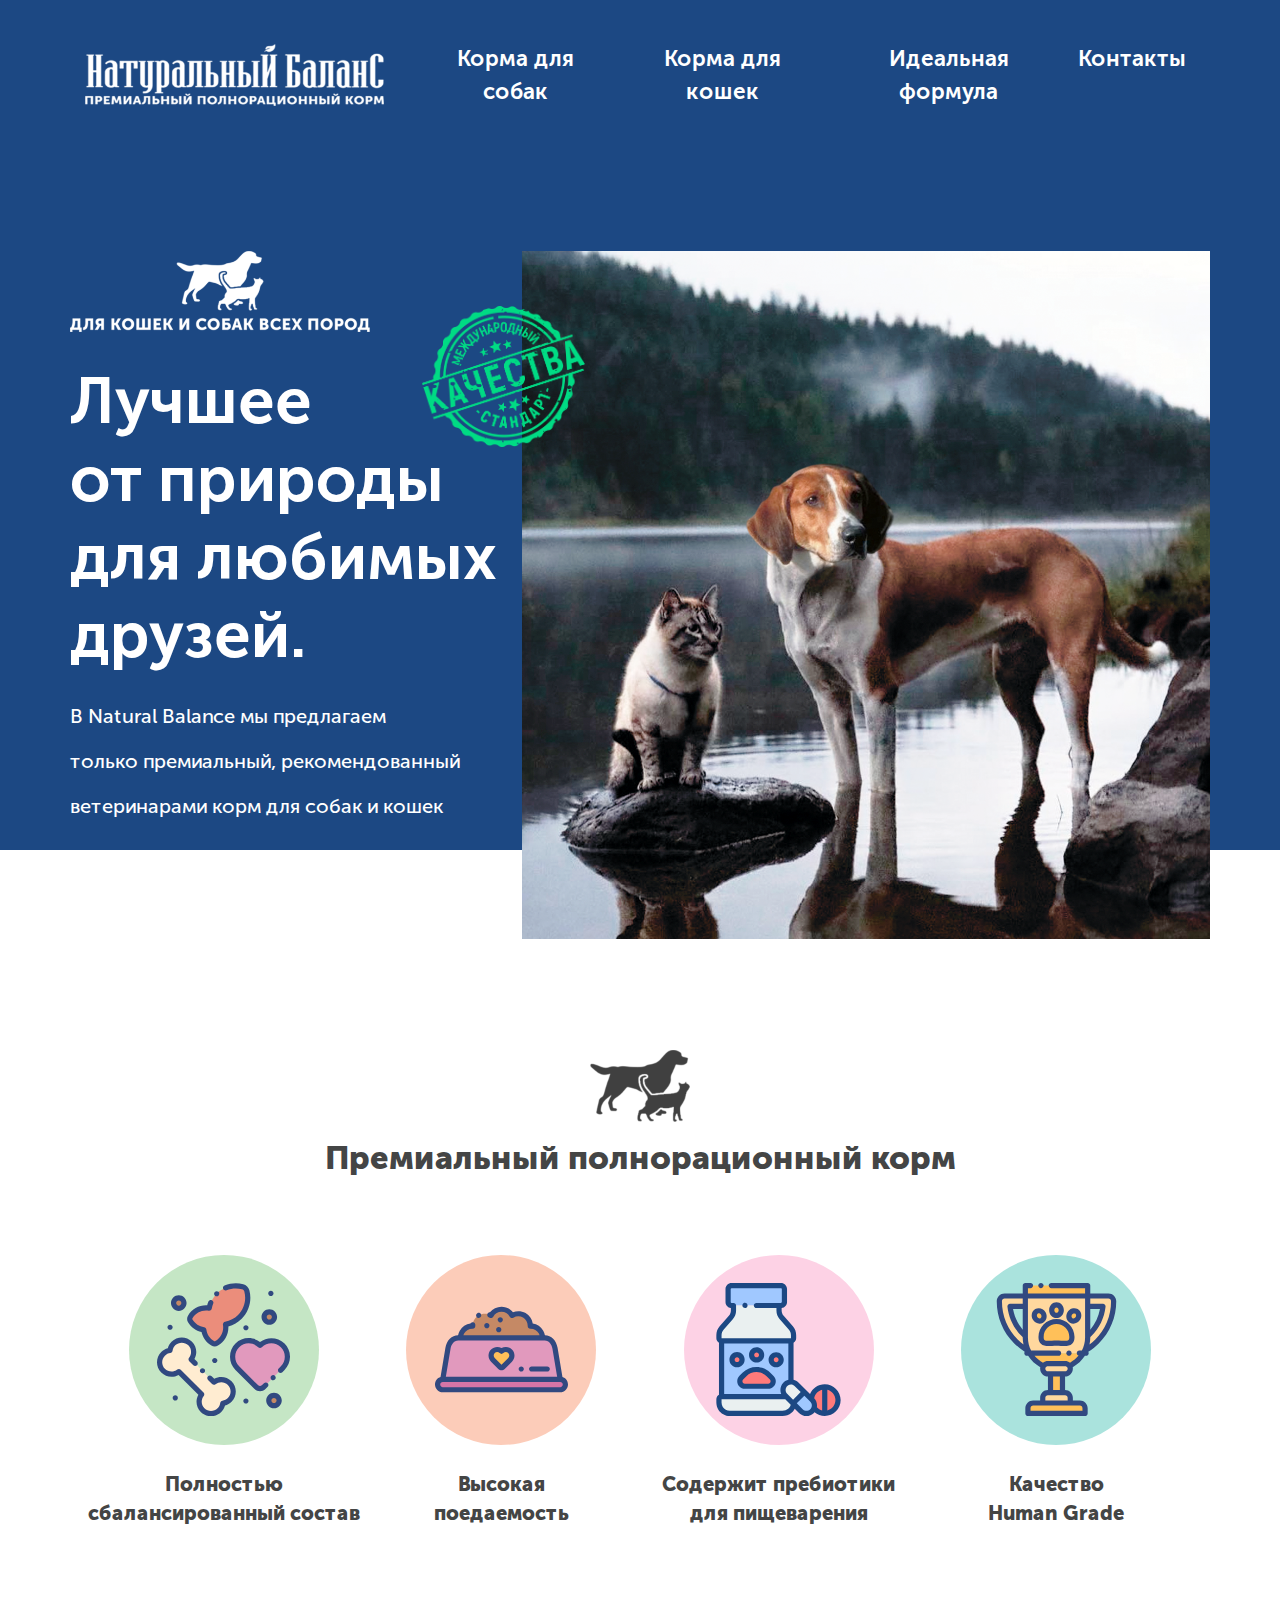
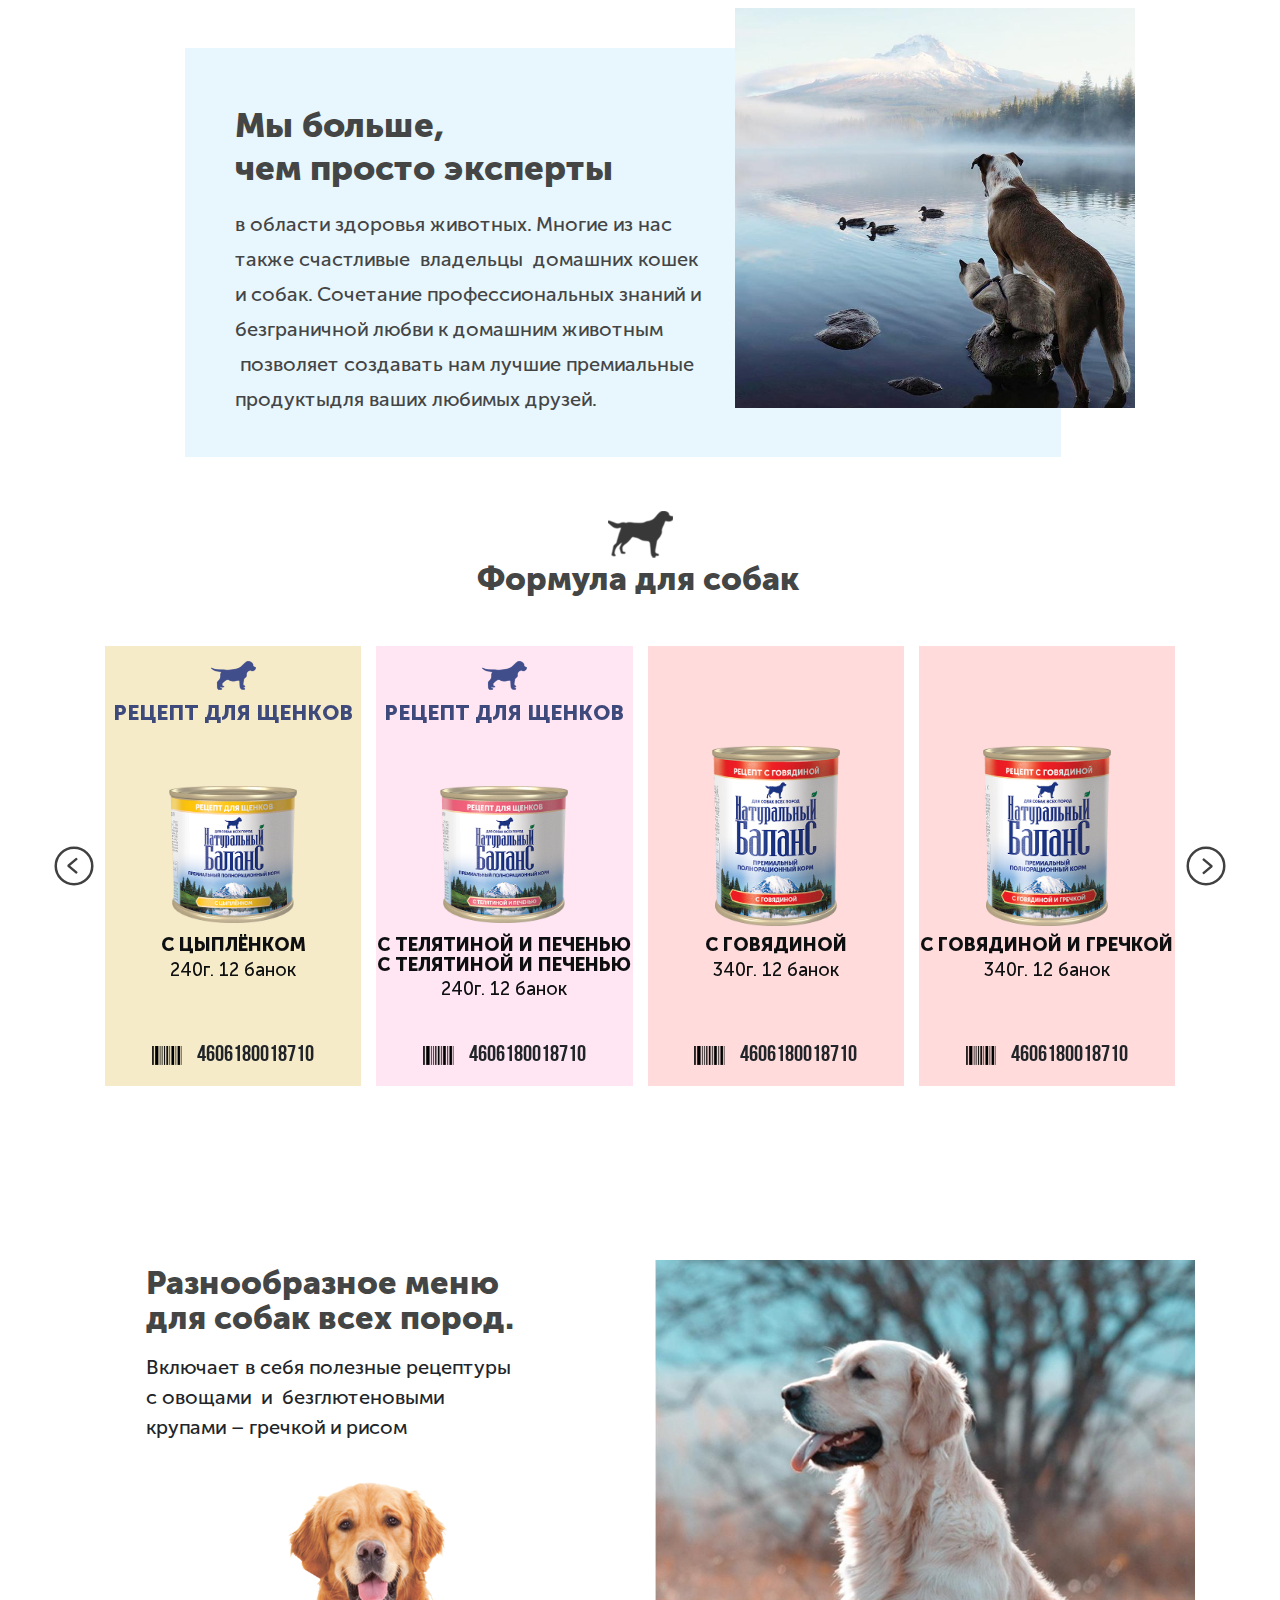
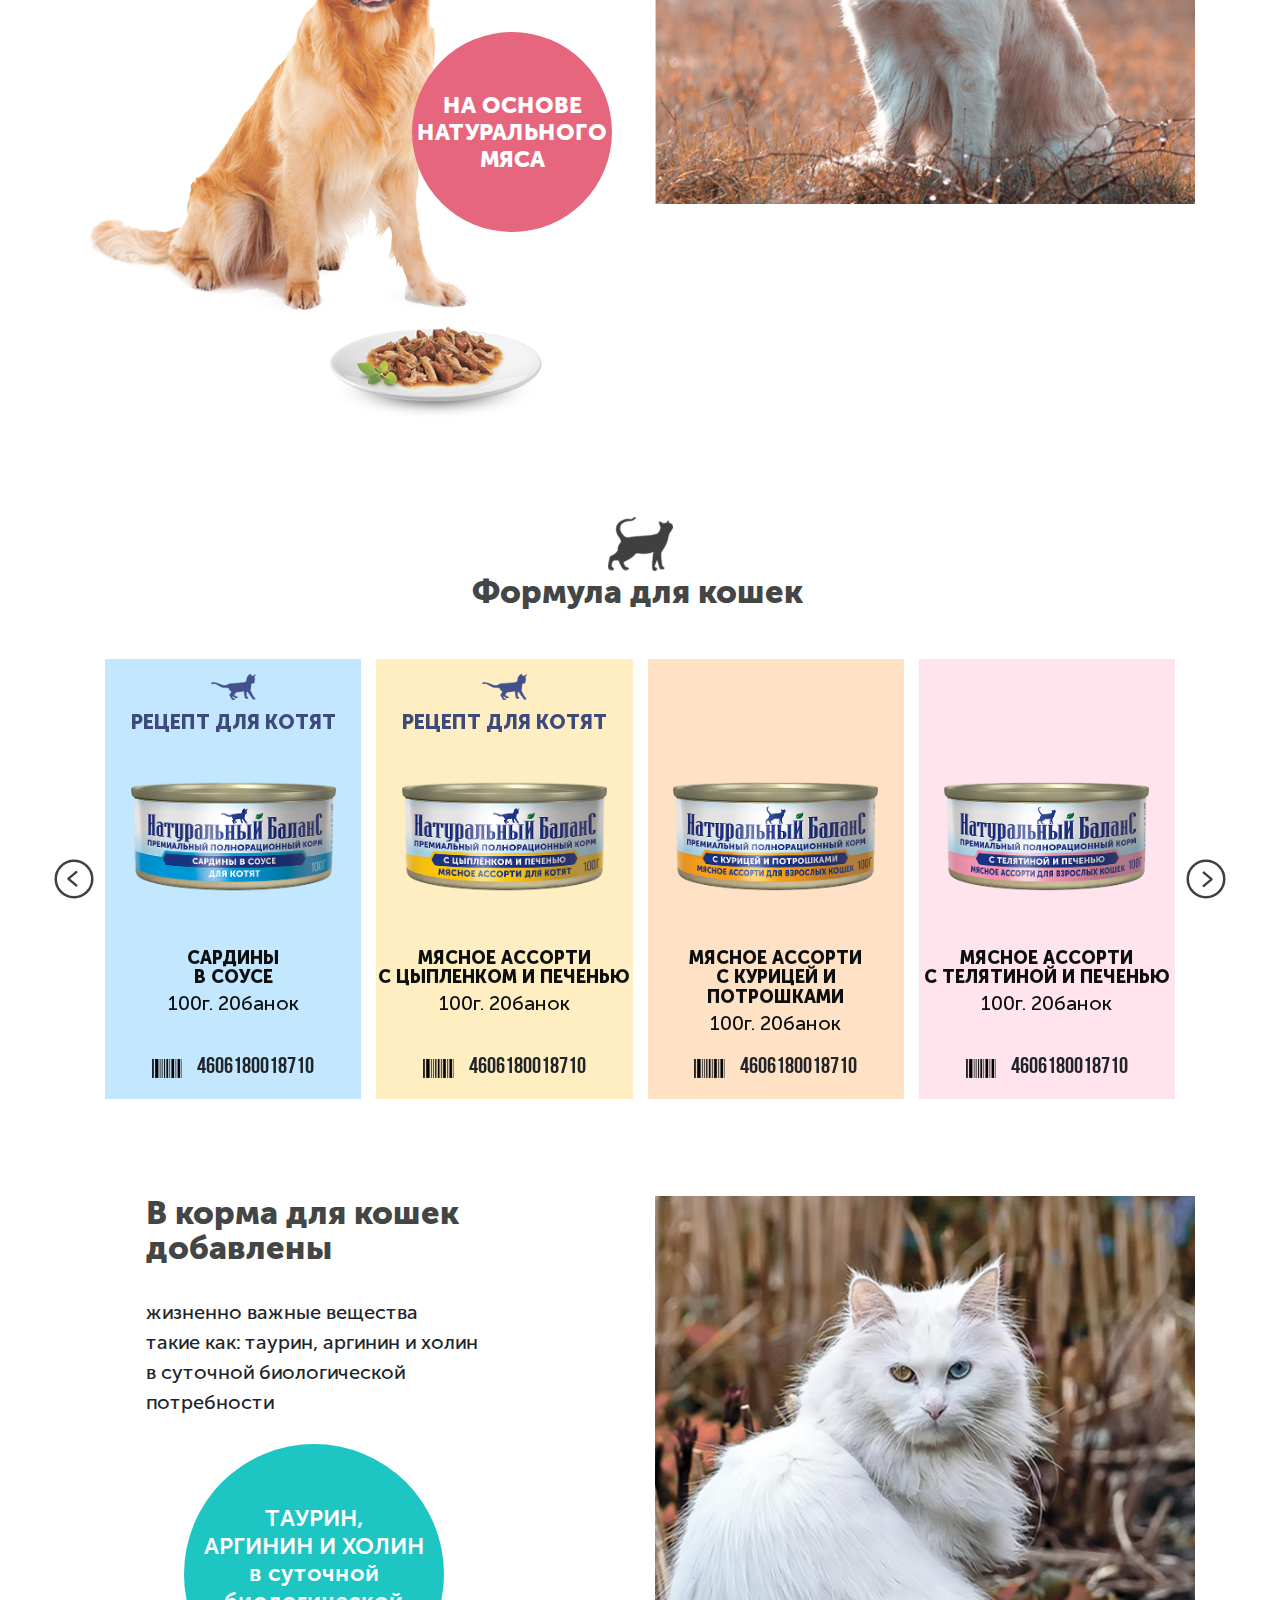
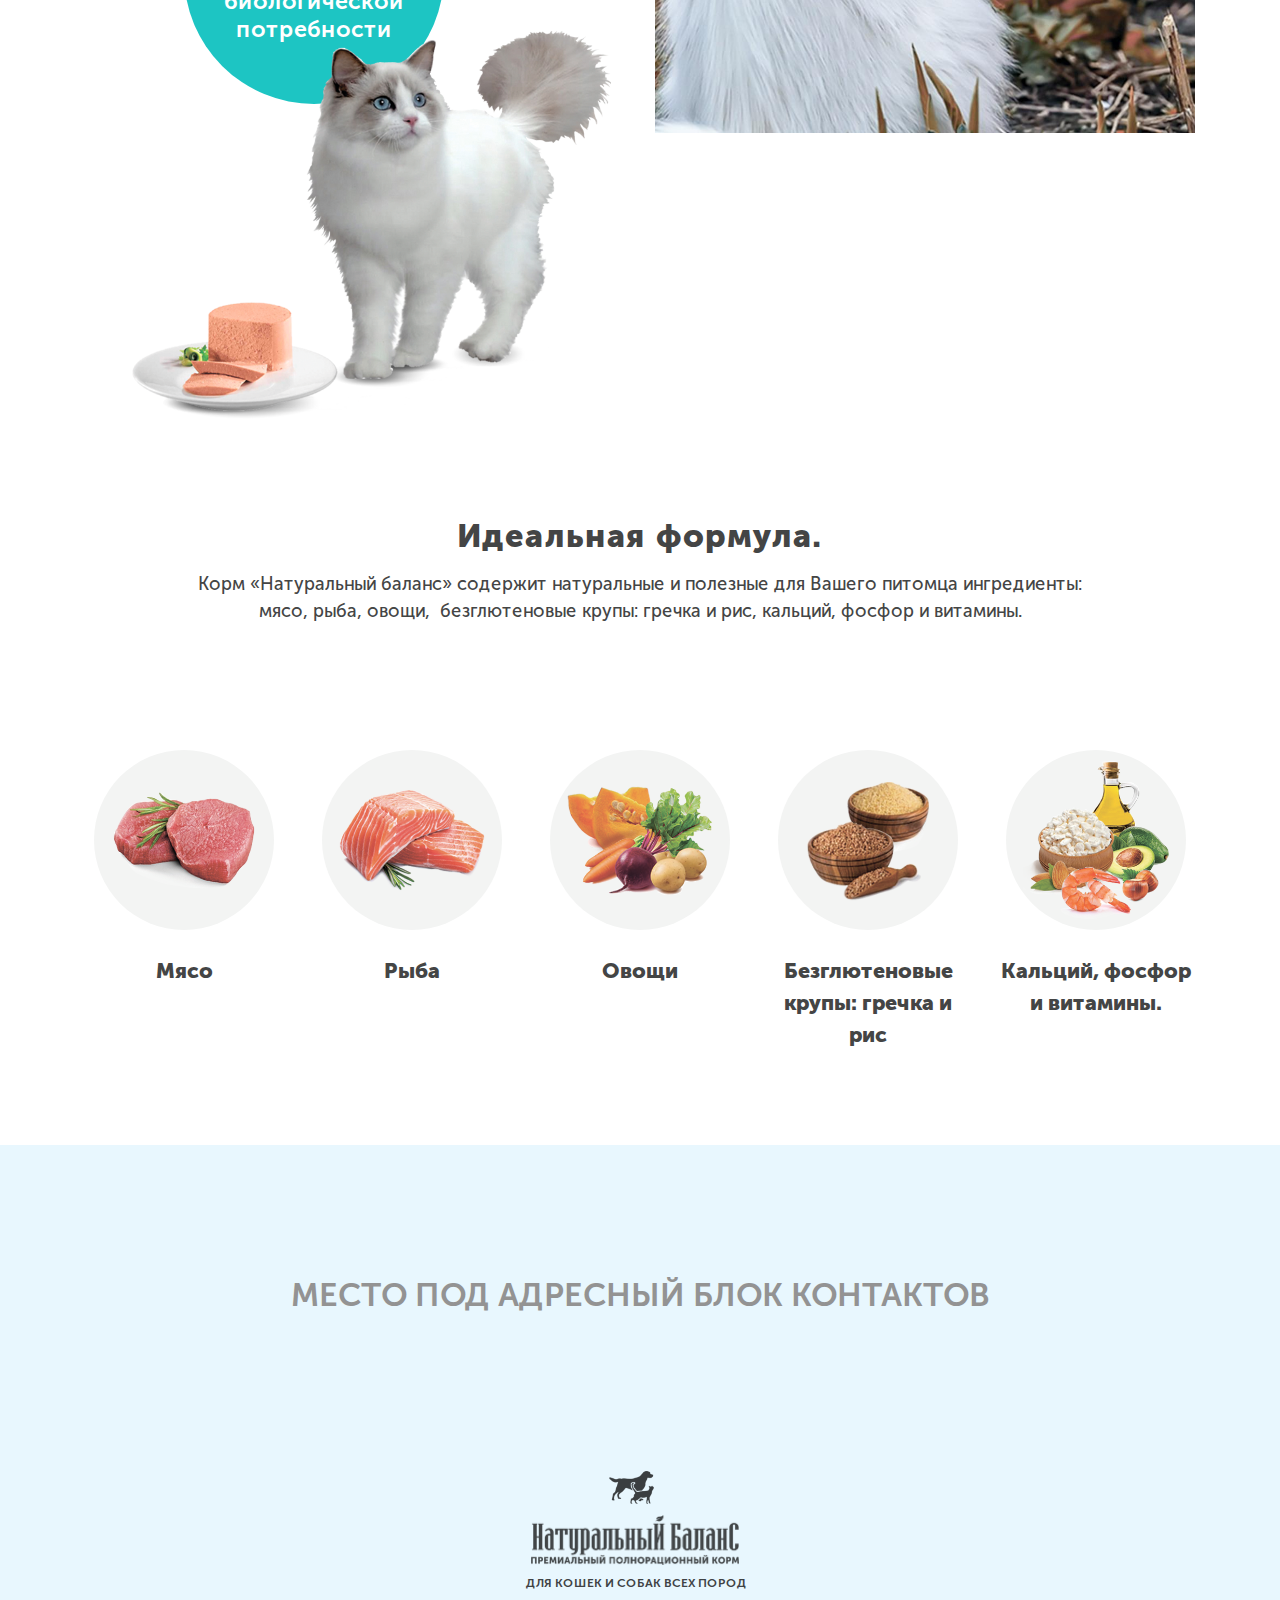
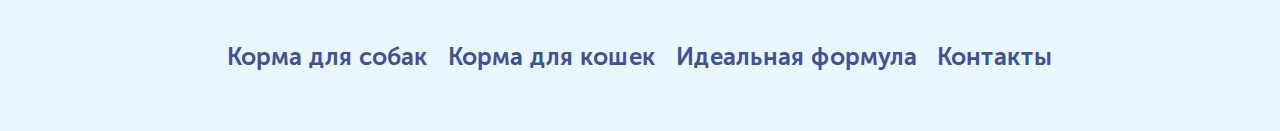
==== commit 608c4b84: "fixed everything" ====
--- a/public/index.html
+++ b/public/index.html
@@ -49,7 +49,7 @@
 				<header class="home-header">
 					<div class="container">
 						<div class="row">
-							<div class="col-auto"><a class="logo-link" href="#"><img src="img/@2x/logo.png"/></a></div>
+							<div class="col-auto logo-col"><a class="logo-link" href="#"><img src="img/@2x/logo.png"/></a></div>
 							<div class="col d-none d-lg-block">
 								<ul>
 									<li><a class="ancor-js" href="#s-dogs-slider">Корма для собак</a></li>
@@ -58,7 +58,7 @@
 									<li><a class="ancor-js" href=".footer">Контакты</a></li>
 								</ul>
 							</div>
-							<div class="col-auto d-lg-none">
+							<div class="col-auto d-lg-none menu-col">
 								<div class="toggle-menu-mobile toggle-menu-mobile--js d-lg-none"><span></span>
 								</div>
 							</div>
--- a/public/css/main.min.css
+++ b/public/css/main.min.css
@@ -1 +1 @@
-@font-face{font-family:museo-sans-cyrl;font-style:normal;font-weight:500;font-display:block;src:url(../fonts/museoSansCyrl-500/MuseoSansCyrl-500.woff2) format("woff2"),url(../fonts/museoSansCyrl-500/MuseoSansCyrl-500.woff) format("woff")}@font-face{font-family:museo-sans-cyrl;font-style:normal;font-weight:700;font-display:block;src:url(../fonts/museoSansCyrl-700/MuseoSansCyrl-700.woff2) format("woff2"),url(../fonts/museoSansCyrl-700/MuseoSansCyrl-700.woff) format("woff")}@font-face{font-family:museo-sans-cyrl;font-style:normal;font-weight:900;font-display:block;src:url(../fonts/museoSansCyrl-900/MuseoSansCyrl-900.woff2) format("woff2"),url(../fonts/museoSansCyrl-900/MuseoSansCyrl-900.woff) format("woff")}@font-face{font-family:bebas;font-style:normal;font-weight:700;font-display:block;src:url(../fonts/bebas-neue-bold/BebasNeueBold.woff2) format("woff2"),url(../fonts/bebas-neue-bold/BebasNeueBold.woff) format("woff")}.icon{display:inline-block;width:1em;height:1em;fill:currentColor}.icon-check{font-size:2.7rem;width:1em}:root{--blue:#007bff;--indigo:#6610f2;--purple:#6f42c1;--pink:#e83e8c;--red:#dc3545;--orange:#fd7e14;--yellow:#ffc107;--green:#28a745;--teal:#20c997;--cyan:#17a2b8;--white:#fff;--gray:#6c757d;--gray-dark:#343a40;--primary:#007bff;--secondary:#6c757d;--success:#28a745;--info:#17a2b8;--warning:#ffc107;--danger:#dc3545;--light:#f8f9fa;--dark:#343a40;--breakpoint-xs:0;--breakpoint-sm:576px;--breakpoint-md:768px;--breakpoint-lg:992px;--breakpoint-xl:1200px;--breakpoint-xxl:1500px;--breakpoint-base-lg:1923px;--breakpoint-base-xl:2810px;--font-family-sans-serif:"museo-sans-cyrl",-apple-system,BlinkMacSystemFont,"Segoe UI",Roboto,"Helvetica Neue",Arial,"Noto Sans",sans-serif,"Apple Color Emoji","Segoe UI Emoji","Segoe UI Symbol","Noto Color Emoji";--font-family-monospace:SFMono-Regular,Menlo,Monaco,Consolas,"Liberation Mono","Courier New",monospace}*,:after,:before{box-sizing:border-box}html{font-family:sans-serif;line-height:1.15;-webkit-text-size-adjust:100%;-webkit-tap-highlight-color:rgba(0,0,0,0)}article,aside,figcaption,figure,footer,header,hgroup,main,nav,section{display:block}body{margin:0;font-family:museo-sans-cyrl,-apple-system,BlinkMacSystemFont,Segoe UI,Roboto,Helvetica Neue,Arial,Noto Sans,sans-serif,Apple Color Emoji,Segoe UI Emoji,Segoe UI Symbol,Noto Color Emoji;font-size:1rem;font-weight:400;line-height:1.5;color:#212529;text-align:left;background-color:#fff}[tabindex="-1"]:focus:not(:focus-visible){outline:0!important}hr{box-sizing:content-box;height:0;overflow:visible}h1,h2,h3,h4,h5,h6{margin-top:0;margin-bottom:.5rem}p{margin-top:0;margin-bottom:1rem}abbr[data-original-title],abbr[title]{text-decoration:underline;text-decoration:underline dotted;cursor:help;border-bottom:0;text-decoration-skip-ink:none}address{font-style:normal;line-height:inherit}address,dl,ol,ul{margin-bottom:1rem}dl,ol,ul{margin-top:0}ol ol,ol ul,ul ol,ul ul{margin-bottom:0}dt{font-weight:700}dd{margin-bottom:.5rem;margin-left:0}blockquote{margin:0 0 1rem}b,strong{font-weight:bolder}small{font-size:80%}sub,sup{position:relative;font-size:75%;line-height:0;vertical-align:baseline}sub{bottom:-.25em}sup{top:-.5em}a{color:#007bff;text-decoration:none;background-color:transparent}a:hover{color:#0056b3;text-decoration:underline}a:not([href]),a:not([href]):hover{color:inherit;text-decoration:none}code,kbd,pre,samp{font-family:SFMono-Regular,Menlo,Monaco,Consolas,Liberation Mono,Courier New,monospace;font-size:1em}pre{margin-top:0;margin-bottom:1rem;overflow:auto}figure{margin:0 0 1rem}img{border-style:none}img,svg{vertical-align:middle}svg{overflow:hidden}table{border-collapse:collapse}caption{padding-top:.75rem;padding-bottom:.75rem;color:#6c757d;text-align:left;caption-side:bottom}th{text-align:inherit}label{display:inline-block;margin-bottom:.5rem}button{border-radius:0}button:focus{outline:1px dotted;outline:5px auto -webkit-focus-ring-color}button,input,optgroup,select,textarea{margin:0;font-family:inherit;font-size:inherit;line-height:inherit}button,input{overflow:visible}button,select{text-transform:none}select{word-wrap:normal}[type=button],[type=reset],[type=submit],button{-webkit-appearance:button}[type=button]:not(:disabled),[type=reset]:not(:disabled),[type=submit]:not(:disabled),button:not(:disabled){cursor:pointer}[type=button]::-moz-focus-inner,[type=reset]::-moz-focus-inner,[type=submit]::-moz-focus-inner,button::-moz-focus-inner{padding:0;border-style:none}input[type=checkbox],input[type=radio]{box-sizing:border-box;padding:0}input[type=date],input[type=datetime-local],input[type=month],input[type=time]{-webkit-appearance:listbox}textarea{overflow:auto;resize:vertical}fieldset{min-width:0;padding:0;margin:0;border:0}legend{display:block;width:100%;max-width:100%;padding:0;margin-bottom:.5rem;font-size:1.5rem;line-height:inherit;color:inherit;white-space:normal}progress{vertical-align:baseline}[type=number]::-webkit-inner-spin-button,[type=number]::-webkit-outer-spin-button{height:auto}[type=search]{outline-offset:-2px;-webkit-appearance:none}[type=search]::-webkit-search-decoration{-webkit-appearance:none}::-webkit-file-upload-button{font:inherit;-webkit-appearance:button}output{display:inline-block}summary{display:list-item;cursor:pointer}template{display:none}[hidden]{display:none!important}.h1,.h2,.h3,.h4,.h5,.h6,.section-title,h1,h2,h3,h4,h5,h6{margin-bottom:.5rem;font-weight:500;line-height:1.2}.h1,h1{font-size:2.5rem}.h2,.section-title,h2{font-size:2rem}.h3,h3{font-size:1.75rem}.h4,h4{font-size:1.5rem}.h5,h5{font-size:1.25rem}.h6,h6{font-size:1rem}.lead{font-size:1.25rem;font-weight:300}.display-1{font-size:6rem}.display-1,.display-2{font-weight:300;line-height:1.2}.display-2{font-size:5.5rem}.display-3{font-size:4.5rem}.display-3,.display-4{font-weight:300;line-height:1.2}.display-4{font-size:3.5rem}hr{margin-top:1rem;margin-bottom:1rem;border:0;border-top:1px solid rgba(0,0,0,.1)}.small,small{font-size:80%;font-weight:400}.mark,mark{padding:.2em;background-color:#fcf8e3}.list-inline,.list-unstyled{padding-left:0;list-style:none}.list-inline-item{display:inline-block}.list-inline-item:not(:last-child){margin-right:.5rem}.initialism{font-size:90%;text-transform:uppercase}.blockquote{margin-bottom:1rem;font-size:1.25rem}.blockquote-footer{display:block;font-size:80%;color:#6c757d}.blockquote-footer:before{content:"\2014\00A0"}.container,.container-base-lg,.container-base-xl,.container-fluid,.container-lg,.container-md,.container-sm,.container-xl,.container-xs{width:100%;padding-right:15px;padding-left:15px;margin-right:auto;margin-left:auto}.container{max-width:480px}.row{display:flex;flex-wrap:wrap;margin-right:-15px;margin-left:-15px}.no-gutters{margin-right:0;margin-left:0}.no-gutters>.col,.no-gutters>[class*=col-]{padding-right:0;padding-left:0}.col,.col-1,.col-2,.col-3,.col-4,.col-5,.col-6,.col-7,.col-8,.col-9,.col-10,.col-11,.col-12,.col-13,.col-14,.col-15,.col-16,.col-17,.col-18,.col-19,.col-20,.col-auto,.col-base-lg,.col-base-lg-1,.col-base-lg-2,.col-base-lg-3,.col-base-lg-4,.col-base-lg-5,.col-base-lg-6,.col-base-lg-7,.col-base-lg-8,.col-base-lg-9,.col-base-lg-10,.col-base-lg-11,.col-base-lg-12,.col-base-lg-13,.col-base-lg-14,.col-base-lg-15,.col-base-lg-16,.col-base-lg-17,.col-base-lg-18,.col-base-lg-19,.col-base-lg-20,.col-base-lg-auto,.col-base-xl,.col-base-xl-1,.col-base-xl-2,.col-base-xl-3,.col-base-xl-4,.col-base-xl-5,.col-base-xl-6,.col-base-xl-7,.col-base-xl-8,.col-base-xl-9,.col-base-xl-10,.col-base-xl-11,.col-base-xl-12,.col-base-xl-13,.col-base-xl-14,.col-base-xl-15,.col-base-xl-16,.col-base-xl-17,.col-base-xl-18,.col-base-xl-19,.col-base-xl-20,.col-base-xl-auto,.col-lg,.col-lg-1,.col-lg-2,.col-lg-3,.col-lg-4,.col-lg-5,.col-lg-6,.col-lg-7,.col-lg-8,.col-lg-9,.col-lg-10,.col-lg-11,.col-lg-12,.col-lg-13,.col-lg-14,.col-lg-15,.col-lg-16,.col-lg-17,.col-lg-18,.col-lg-19,.col-lg-20,.col-lg-auto,.col-md,.col-md-1,.col-md-2,.col-md-3,.col-md-4,.col-md-5,.col-md-6,.col-md-7,.col-md-8,.col-md-9,.col-md-10,.col-md-11,.col-md-12,.col-md-13,.col-md-14,.col-md-15,.col-md-16,.col-md-17,.col-md-18,.col-md-19,.col-md-20,.col-md-auto,.col-sm,.col-sm-1,.col-sm-2,.col-sm-3,.col-sm-4,.col-sm-5,.col-sm-6,.col-sm-7,.col-sm-8,.col-sm-9,.col-sm-10,.col-sm-11,.col-sm-12,.col-sm-13,.col-sm-14,.col-sm-15,.col-sm-16,.col-sm-17,.col-sm-18,.col-sm-19,.col-sm-20,.col-sm-auto,.col-xl,.col-xl-1,.col-xl-2,.col-xl-3,.col-xl-4,.col-xl-5,.col-xl-6,.col-xl-7,.col-xl-8,.col-xl-9,.col-xl-10,.col-xl-11,.col-xl-12,.col-xl-13,.col-xl-14,.col-xl-15,.col-xl-16,.col-xl-17,.col-xl-18,.col-xl-19,.col-xl-20,.col-xl-auto,.col-xxl,.col-xxl-1,.col-xxl-2,.col-xxl-3,.col-xxl-4,.col-xxl-5,.col-xxl-6,.col-xxl-7,.col-xxl-8,.col-xxl-9,.col-xxl-10,.col-xxl-11,.col-xxl-12,.col-xxl-13,.col-xxl-14,.col-xxl-15,.col-xxl-16,.col-xxl-17,.col-xxl-18,.col-xxl-19,.col-xxl-20,.col-xxl-auto{position:relative;width:100%;padding-right:15px;padding-left:15px}.col{flex-basis:0;flex-grow:1;max-width:100%}.row-cols-1>*{flex:0 0 100%;max-width:100%}.row-cols-2>*{flex:0 0 50%;max-width:50%}.row-cols-3>*{flex:0 0 33.33333%;max-width:33.33333%}.row-cols-4>*{flex:0 0 25%;max-width:25%}.row-cols-5>*{flex:0 0 20%;max-width:20%}.row-cols-6>*{flex:0 0 16.66667%;max-width:16.66667%}.col-auto{flex:0 0 auto;width:auto;max-width:100%}.col-1{flex:0 0 5%;max-width:5%}.col-2{flex:0 0 10%;max-width:10%}.col-3{flex:0 0 15%;max-width:15%}.col-4{flex:0 0 20%;max-width:20%}.col-5{flex:0 0 25%;max-width:25%}.col-6{flex:0 0 30%;max-width:30%}.col-7{flex:0 0 35%;max-width:35%}.col-8{flex:0 0 40%;max-width:40%}.col-9{flex:0 0 45%;max-width:45%}.col-10{flex:0 0 50%;max-width:50%}.col-11{flex:0 0 55%;max-width:55%}.col-12{flex:0 0 60%;max-width:60%}.col-13{flex:0 0 65%;max-width:65%}.col-14{flex:0 0 70%;max-width:70%}.col-15{flex:0 0 75%;max-width:75%}.col-16{flex:0 0 80%;max-width:80%}.col-17{flex:0 0 85%;max-width:85%}.col-18{flex:0 0 90%;max-width:90%}.col-19{flex:0 0 95%;max-width:95%}.col-20{flex:0 0 100%;max-width:100%}.order-first{order:-1}.order-last{order:21}.order-0{order:0}.order-1{order:1}.order-2{order:2}.order-3{order:3}.order-4{order:4}.order-5{order:5}.order-6{order:6}.order-7{order:7}.order-8{order:8}.order-9{order:9}.order-10{order:10}.order-11{order:11}.order-12{order:12}.order-13{order:13}.order-14{order:14}.order-15{order:15}.order-16{order:16}.order-17{order:17}.order-18{order:18}.order-19{order:19}.order-20{order:20}.offset-1{margin-left:5%}.offset-2{margin-left:10%}.offset-3{margin-left:15%}.offset-4{margin-left:20%}.offset-5{margin-left:25%}.offset-6{margin-left:30%}.offset-7{margin-left:35%}.offset-8{margin-left:40%}.offset-9{margin-left:45%}.offset-10{margin-left:50%}.offset-11{margin-left:55%}.offset-12{margin-left:60%}.offset-13{margin-left:65%}.offset-14{margin-left:70%}.offset-15{margin-left:75%}.offset-16{margin-left:80%}.offset-17{margin-left:85%}.offset-18{margin-left:90%}.offset-19{margin-left:95%}.form-control{display:block;width:100%;height:calc(1.5em + .75rem + 2px);padding:.375rem .75rem;font-size:1rem;font-weight:400;line-height:1.5;color:#495057;background-color:#fff;background-clip:padding-box;border:1px solid #ced4da;border-radius:.25rem;transition:border-color .15s ease-in-out,box-shadow .15s ease-in-out}.form-control::-ms-expand{background-color:transparent;border:0}.form-control:-moz-focusring{color:transparent;text-shadow:0 0 0 #495057}.form-control:focus{color:#495057;background-color:#fff;border-color:#80bdff;outline:0;box-shadow:0 0 0 .2rem rgba(0,123,255,.25)}.form-control::placeholder{color:#6c757d;opacity:1}.form-control:disabled,.form-control[readonly]{background-color:#e9ecef;opacity:1}select.form-control:focus::-ms-value{color:#495057;background-color:#fff}.form-control-file,.form-control-range{display:block;width:100%}.col-form-label{padding-top:calc(.375rem + 1px);padding-bottom:calc(.375rem + 1px);margin-bottom:0;font-size:inherit;line-height:1.5}.col-form-label-lg{padding-top:calc(.5rem + 1px);padding-bottom:calc(.5rem + 1px);font-size:1.25rem;line-height:1.5}.col-form-label-sm{padding-top:calc(.25rem + 1px);padding-bottom:calc(.25rem + 1px);font-size:.875rem;line-height:1.5}.form-control-plaintext{display:block;width:100%;padding:.375rem 0;margin-bottom:0;font-size:1rem;line-height:1.5;color:#212529;background-color:transparent;border:solid transparent;border-width:1px 0}.form-control-plaintext.form-control-lg,.form-control-plaintext.form-control-sm{padding-right:0;padding-left:0}.form-control-sm{height:calc(1.5em + .5rem + 2px);padding:.25rem .5rem;font-size:.875rem;line-height:1.5;border-radius:.2rem}.form-control-lg{height:calc(1.5em + 1rem + 2px);padding:.5rem 1rem;font-size:1.25rem;line-height:1.5;border-radius:.3rem}select.form-control[multiple],select.form-control[size],textarea.form-control{height:auto}.form-group{margin-bottom:1rem}.form-text{display:block;margin-top:.25rem}.form-row{display:flex;flex-wrap:wrap;margin-right:-5px;margin-left:-5px}.form-row>.col,.form-row>[class*=col-]{padding-right:5px;padding-left:5px}.form-check{position:relative;display:block;padding-left:1.25rem}.form-check-input{position:absolute;margin-top:.3rem;margin-left:-1.25rem}.form-check-input:disabled~.form-check-label,.form-check-input[disabled]~.form-check-label{color:#6c757d}.form-check-label{margin-bottom:0}.form-check-inline{display:inline-flex;align-items:center;padding-left:0;margin-right:.75rem}.form-check-inline .form-check-input{position:static;margin-top:0;margin-right:.3125rem;margin-left:0}.valid-feedback{display:none;width:100%;margin-top:.25rem;font-size:80%;color:#28a745}.valid-tooltip{position:absolute;top:100%;z-index:5;display:none;max-width:100%;padding:.25rem .5rem;margin-top:.1rem;font-size:.875rem;line-height:1.5;color:#fff;background-color:rgba(40,167,69,.9);border-radius:.25rem}.is-valid~.valid-feedback,.is-valid~.valid-tooltip,.was-validated :valid~.valid-feedback,.was-validated :valid~.valid-tooltip{display:block}.form-control.is-valid,.was-validated .form-control:valid{border-color:#28a745;padding-right:calc(1.5em + .75rem);background-image:url("data:image/svg+xml;charset=utf-8,%3Csvg xmlns='http://www.w3.org/2000/svg' width='8' height='8'%3E%3Cpath fill='%2328a745' d='M2.3 6.73L.6 4.53c-.4-1.04.46-1.4 1.1-.8l1.1 1.4 3.4-3.8c.6-.63 1.6-.27 1.2.7l-4 4.6c-.43.5-.8.4-1.1.1z'/%3E%3C/svg%3E");background-repeat:no-repeat;background-position:right calc(.375em + .1875rem) center;background-size:calc(.75em + .375rem) calc(.75em + .375rem)}.form-control.is-valid:focus,.was-validated .form-control:valid:focus{border-color:#28a745;box-shadow:0 0 0 .2rem rgba(40,167,69,.25)}.was-validated textarea.form-control:valid,textarea.form-control.is-valid{padding-right:calc(1.5em + .75rem);background-position:top calc(.375em + .1875rem) right calc(.375em + .1875rem)}.custom-select.is-valid,.was-validated .custom-select:valid{border-color:#28a745;padding-right:calc((3em + 2.25rem)/4 + 1.75rem);background:str-replace(url("data:image/svg+xml;charset=utf-8,%3Csvg xmlns='http://www.w3.org/2000/svg' viewBox='0 0 4 5'%3E%3Cpath fill='%23343a40' d='M2 0L0 2h4zm0 5L0 3h4z'/%3E%3C/svg%3E"),"#","%23") no-repeat right .75rem center/8px 10px,url("data:image/svg+xml;charset=utf-8,%3Csvg xmlns='http://www.w3.org/2000/svg' width='8' height='8'%3E%3Cpath fill='%2328a745' d='M2.3 6.73L.6 4.53c-.4-1.04.46-1.4 1.1-.8l1.1 1.4 3.4-3.8c.6-.63 1.6-.27 1.2.7l-4 4.6c-.43.5-.8.4-1.1.1z'/%3E%3C/svg%3E") #fff no-repeat center right 1.75rem/calc(.75em + .375rem) calc(.75em + .375rem)}.custom-select.is-valid:focus,.was-validated .custom-select:valid:focus{border-color:#28a745;box-shadow:0 0 0 .2rem rgba(40,167,69,.25)}.form-check-input.is-valid~.form-check-label,.was-validated .form-check-input:valid~.form-check-label{color:#28a745}.form-check-input.is-valid~.valid-feedback,.form-check-input.is-valid~.valid-tooltip,.was-validated .form-check-input:valid~.valid-feedback,.was-validated .form-check-input:valid~.valid-tooltip{display:block}.custom-control-input.is-valid~.custom-control-label,.was-validated .custom-control-input:valid~.custom-control-label{color:#28a745}.custom-control-input.is-valid~.custom-control-label:before,.was-validated .custom-control-input:valid~.custom-control-label:before{border-color:#28a745}.custom-control-input.is-valid:checked~.custom-control-label:before,.was-validated .custom-control-input:valid:checked~.custom-control-label:before{border-color:#34ce57;background-color:#34ce57}.custom-control-input.is-valid:focus~.custom-control-label:before,.was-validated .custom-control-input:valid:focus~.custom-control-label:before{box-shadow:0 0 0 .2rem rgba(40,167,69,.25)}.custom-control-input.is-valid:focus:not(:checked)~.custom-control-label:before,.custom-file-input.is-valid~.custom-file-label,.was-validated .custom-control-input:valid:focus:not(:checked)~.custom-control-label:before,.was-validated .custom-file-input:valid~.custom-file-label{border-color:#28a745}.custom-file-input.is-valid:focus~.custom-file-label,.was-validated .custom-file-input:valid:focus~.custom-file-label{border-color:#28a745;box-shadow:0 0 0 .2rem rgba(40,167,69,.25)}.invalid-feedback{display:none;width:100%;margin-top:.25rem;font-size:80%;color:#dc3545}.invalid-tooltip{position:absolute;top:100%;z-index:5;display:none;max-width:100%;padding:.25rem .5rem;margin-top:.1rem;font-size:.875rem;line-height:1.5;color:#fff;background-color:rgba(220,53,69,.9);border-radius:.25rem}.is-invalid~.invalid-feedback,.is-invalid~.invalid-tooltip,.was-validated :invalid~.invalid-feedback,.was-validated :invalid~.invalid-tooltip{display:block}.form-control.is-invalid,.was-validated .form-control:invalid{border-color:#dc3545;padding-right:calc(1.5em + .75rem);background-image:url("data:image/svg+xml;charset=utf-8,%3Csvg xmlns='http://www.w3.org/2000/svg' width='12' height='12' fill='none' stroke='%23dc3545'%3E%3Ccircle cx='6' cy='6' r='4.5'/%3E%3Cpath stroke-linejoin='round' d='M5.8 3.6h.4L6 6.5z'/%3E%3Ccircle cx='6' cy='8.2' r='.6' fill='%23dc3545' stroke='none'/%3E%3C/svg%3E");background-repeat:no-repeat;background-position:right calc(.375em + .1875rem) center;background-size:calc(.75em + .375rem) calc(.75em + .375rem)}.form-control.is-invalid:focus,.was-validated .form-control:invalid:focus{border-color:#dc3545;box-shadow:0 0 0 .2rem rgba(220,53,69,.25)}.was-validated textarea.form-control:invalid,textarea.form-control.is-invalid{padding-right:calc(1.5em + .75rem);background-position:top calc(.375em + .1875rem) right calc(.375em + .1875rem)}.custom-select.is-invalid,.was-validated .custom-select:invalid{border-color:#dc3545;padding-right:calc((3em + 2.25rem)/4 + 1.75rem);background:str-replace(url("data:image/svg+xml;charset=utf-8,%3Csvg xmlns='http://www.w3.org/2000/svg' viewBox='0 0 4 5'%3E%3Cpath fill='%23343a40' d='M2 0L0 2h4zm0 5L0 3h4z'/%3E%3C/svg%3E"),"#","%23") no-repeat right .75rem center/8px 10px,url("data:image/svg+xml;charset=utf-8,%3Csvg xmlns='http://www.w3.org/2000/svg' width='12' height='12' fill='none' stroke='%23dc3545'%3E%3Ccircle cx='6' cy='6' r='4.5'/%3E%3Cpath stroke-linejoin='round' d='M5.8 3.6h.4L6 6.5z'/%3E%3Ccircle cx='6' cy='8.2' r='.6' fill='%23dc3545' stroke='none'/%3E%3C/svg%3E") #fff no-repeat center right 1.75rem/calc(.75em + .375rem) calc(.75em + .375rem)}.custom-select.is-invalid:focus,.was-validated .custom-select:invalid:focus{border-color:#dc3545;box-shadow:0 0 0 .2rem rgba(220,53,69,.25)}.form-check-input.is-invalid~.form-check-label,.was-validated .form-check-input:invalid~.form-check-label{color:#dc3545}.form-check-input.is-invalid~.invalid-feedback,.form-check-input.is-invalid~.invalid-tooltip,.was-validated .form-check-input:invalid~.invalid-feedback,.was-validated .form-check-input:invalid~.invalid-tooltip{display:block}.custom-control-input.is-invalid~.custom-control-label,.was-validated .custom-control-input:invalid~.custom-control-label{color:#dc3545}.custom-control-input.is-invalid~.custom-control-label:before,.was-validated .custom-control-input:invalid~.custom-control-label:before{border-color:#dc3545}.custom-control-input.is-invalid:checked~.custom-control-label:before,.was-validated .custom-control-input:invalid:checked~.custom-control-label:before{border-color:#e4606d;background-color:#e4606d}.custom-control-input.is-invalid:focus~.custom-control-label:before,.was-validated .custom-control-input:invalid:focus~.custom-control-label:before{box-shadow:0 0 0 .2rem rgba(220,53,69,.25)}.custom-control-input.is-invalid:focus:not(:checked)~.custom-control-label:before,.custom-file-input.is-invalid~.custom-file-label,.was-validated .custom-control-input:invalid:focus:not(:checked)~.custom-control-label:before,.was-validated .custom-file-input:invalid~.custom-file-label{border-color:#dc3545}.custom-file-input.is-invalid:focus~.custom-file-label,.was-validated .custom-file-input:invalid:focus~.custom-file-label{border-color:#dc3545;box-shadow:0 0 0 .2rem rgba(220,53,69,.25)}.form-inline{display:flex;flex-flow:row wrap;align-items:center}.form-inline .form-check{width:100%}.btn{display:inline-block;font-weight:400;color:#212529;text-align:center;vertical-align:middle;cursor:pointer;user-select:none;background-color:transparent;border:1px solid transparent;padding:.375rem .75rem;font-size:1rem;line-height:1.5;border-radius:.25rem;transition:color .15s ease-in-out,background-color .15s ease-in-out,border-color .15s ease-in-out,box-shadow .15s ease-in-out}.btn:hover{color:#212529;text-decoration:none}.btn.focus,.btn:focus{outline:0;box-shadow:0 0 0 .2rem rgba(0,123,255,.25)}.btn.disabled,.btn:disabled{opacity:.65}a.btn.disabled,fieldset:disabled a.btn{pointer-events:none}.btn-primary{color:#fff;background-color:#007bff;border-color:#007bff}.btn-primary.focus,.btn-primary:focus,.btn-primary:hover{color:#fff;background-color:#0069d9;border-color:#0062cc}.btn-primary.focus,.btn-primary:focus{box-shadow:0 0 0 .2rem rgba(38,143,255,.5)}.btn-primary.disabled,.btn-primary:disabled{color:#fff;background-color:#007bff;border-color:#007bff}.btn-primary:not(:disabled):not(.disabled).active,.btn-primary:not(:disabled):not(.disabled):active,.show>.btn-primary.dropdown-toggle{color:#fff;background-color:#0062cc;border-color:#005cbf}.btn-primary:not(:disabled):not(.disabled).active:focus,.btn-primary:not(:disabled):not(.disabled):active:focus,.show>.btn-primary.dropdown-toggle:focus{box-shadow:0 0 0 .2rem rgba(38,143,255,.5)}.btn-secondary{color:#fff;background-color:#6c757d;border-color:#6c757d}.btn-secondary.focus,.btn-secondary:focus,.btn-secondary:hover{color:#fff;background-color:#5a6268;border-color:#545b62}.btn-secondary.focus,.btn-secondary:focus{box-shadow:0 0 0 .2rem rgba(130,138,145,.5)}.btn-secondary.disabled,.btn-secondary:disabled{color:#fff;background-color:#6c757d;border-color:#6c757d}.btn-secondary:not(:disabled):not(.disabled).active,.btn-secondary:not(:disabled):not(.disabled):active,.show>.btn-secondary.dropdown-toggle{color:#fff;background-color:#545b62;border-color:#4e555b}.btn-secondary:not(:disabled):not(.disabled).active:focus,.btn-secondary:not(:disabled):not(.disabled):active:focus,.show>.btn-secondary.dropdown-toggle:focus{box-shadow:0 0 0 .2rem rgba(130,138,145,.5)}.btn-success{color:#fff;background-color:#28a745;border-color:#28a745}.btn-success.focus,.btn-success:focus,.btn-success:hover{color:#fff;background-color:#218838;border-color:#1e7e34}.btn-success.focus,.btn-success:focus{box-shadow:0 0 0 .2rem rgba(72,180,97,.5)}.btn-success.disabled,.btn-success:disabled{color:#fff;background-color:#28a745;border-color:#28a745}.btn-success:not(:disabled):not(.disabled).active,.btn-success:not(:disabled):not(.disabled):active,.show>.btn-success.dropdown-toggle{color:#fff;background-color:#1e7e34;border-color:#1c7430}.btn-success:not(:disabled):not(.disabled).active:focus,.btn-success:not(:disabled):not(.disabled):active:focus,.show>.btn-success.dropdown-toggle:focus{box-shadow:0 0 0 .2rem rgba(72,180,97,.5)}.btn-info{color:#fff;background-color:#17a2b8;border-color:#17a2b8}.btn-info.focus,.btn-info:focus,.btn-info:hover{color:#fff;background-color:#138496;border-color:#117a8b}.btn-info.focus,.btn-info:focus{box-shadow:0 0 0 .2rem rgba(58,176,195,.5)}.btn-info.disabled,.btn-info:disabled{color:#fff;background-color:#17a2b8;border-color:#17a2b8}.btn-info:not(:disabled):not(.disabled).active,.btn-info:not(:disabled):not(.disabled):active,.show>.btn-info.dropdown-toggle{color:#fff;background-color:#117a8b;border-color:#10707f}.btn-info:not(:disabled):not(.disabled).active:focus,.btn-info:not(:disabled):not(.disabled):active:focus,.show>.btn-info.dropdown-toggle:focus{box-shadow:0 0 0 .2rem rgba(58,176,195,.5)}.btn-warning{color:#212529;background-color:#ffc107;border-color:#ffc107}.btn-warning.focus,.btn-warning:focus,.btn-warning:hover{color:#212529;background-color:#e0a800;border-color:#d39e00}.btn-warning.focus,.btn-warning:focus{box-shadow:0 0 0 .2rem rgba(222,170,12,.5)}.btn-warning.disabled,.btn-warning:disabled{color:#212529;background-color:#ffc107;border-color:#ffc107}.btn-warning:not(:disabled):not(.disabled).active,.btn-warning:not(:disabled):not(.disabled):active,.show>.btn-warning.dropdown-toggle{color:#212529;background-color:#d39e00;border-color:#c69500}.btn-warning:not(:disabled):not(.disabled).active:focus,.btn-warning:not(:disabled):not(.disabled):active:focus,.show>.btn-warning.dropdown-toggle:focus{box-shadow:0 0 0 .2rem rgba(222,170,12,.5)}.btn-danger{color:#fff;background-color:#dc3545;border-color:#dc3545}.btn-danger.focus,.btn-danger:focus,.btn-danger:hover{color:#fff;background-color:#c82333;border-color:#bd2130}.btn-danger.focus,.btn-danger:focus{box-shadow:0 0 0 .2rem rgba(225,83,97,.5)}.btn-danger.disabled,.btn-danger:disabled{color:#fff;background-color:#dc3545;border-color:#dc3545}.btn-danger:not(:disabled):not(.disabled).active,.btn-danger:not(:disabled):not(.disabled):active,.show>.btn-danger.dropdown-toggle{color:#fff;background-color:#bd2130;border-color:#b21f2d}.btn-danger:not(:disabled):not(.disabled).active:focus,.btn-danger:not(:disabled):not(.disabled):active:focus,.show>.btn-danger.dropdown-toggle:focus{box-shadow:0 0 0 .2rem rgba(225,83,97,.5)}.btn-light{color:#212529;background-color:#f8f9fa;border-color:#f8f9fa}.btn-light.focus,.btn-light:focus,.btn-light:hover{color:#212529;background-color:#e2e6ea;border-color:#dae0e5}.btn-light.focus,.btn-light:focus{box-shadow:0 0 0 .2rem rgba(216,217,219,.5)}.btn-light.disabled,.btn-light:disabled{color:#212529;background-color:#f8f9fa;border-color:#f8f9fa}.btn-light:not(:disabled):not(.disabled).active,.btn-light:not(:disabled):not(.disabled):active,.show>.btn-light.dropdown-toggle{color:#212529;background-color:#dae0e5;border-color:#d3d9df}.btn-light:not(:disabled):not(.disabled).active:focus,.btn-light:not(:disabled):not(.disabled):active:focus,.show>.btn-light.dropdown-toggle:focus{box-shadow:0 0 0 .2rem rgba(216,217,219,.5)}.btn-dark{color:#fff;background-color:#343a40;border-color:#343a40}.btn-dark.focus,.btn-dark:focus,.btn-dark:hover{color:#fff;background-color:#23272b;border-color:#1d2124}.btn-dark.focus,.btn-dark:focus{box-shadow:0 0 0 .2rem rgba(82,88,93,.5)}.btn-dark.disabled,.btn-dark:disabled{color:#fff;background-color:#343a40;border-color:#343a40}.btn-dark:not(:disabled):not(.disabled).active,.btn-dark:not(:disabled):not(.disabled):active,.show>.btn-dark.dropdown-toggle{color:#fff;background-color:#1d2124;border-color:#171a1d}.btn-dark:not(:disabled):not(.disabled).active:focus,.btn-dark:not(:disabled):not(.disabled):active:focus,.show>.btn-dark.dropdown-toggle:focus{box-shadow:0 0 0 .2rem rgba(82,88,93,.5)}.btn-outline-primary{color:#007bff;border-color:#007bff}.btn-outline-primary:hover{color:#fff;background-color:#007bff;border-color:#007bff}.btn-outline-primary.focus,.btn-outline-primary:focus{box-shadow:0 0 0 .2rem rgba(0,123,255,.5)}.btn-outline-primary.disabled,.btn-outline-primary:disabled{color:#007bff;background-color:transparent}.btn-outline-primary:not(:disabled):not(.disabled).active,.btn-outline-primary:not(:disabled):not(.disabled):active,.show>.btn-outline-primary.dropdown-toggle{color:#fff;background-color:#007bff;border-color:#007bff}.btn-outline-primary:not(:disabled):not(.disabled).active:focus,.btn-outline-primary:not(:disabled):not(.disabled):active:focus,.show>.btn-outline-primary.dropdown-toggle:focus{box-shadow:0 0 0 .2rem rgba(0,123,255,.5)}.btn-outline-secondary{color:#6c757d;border-color:#6c757d}.btn-outline-secondary:hover{color:#fff;background-color:#6c757d;border-color:#6c757d}.btn-outline-secondary.focus,.btn-outline-secondary:focus{box-shadow:0 0 0 .2rem rgba(108,117,125,.5)}.btn-outline-secondary.disabled,.btn-outline-secondary:disabled{color:#6c757d;background-color:transparent}.btn-outline-secondary:not(:disabled):not(.disabled).active,.btn-outline-secondary:not(:disabled):not(.disabled):active,.show>.btn-outline-secondary.dropdown-toggle{color:#fff;background-color:#6c757d;border-color:#6c757d}.btn-outline-secondary:not(:disabled):not(.disabled).active:focus,.btn-outline-secondary:not(:disabled):not(.disabled):active:focus,.show>.btn-outline-secondary.dropdown-toggle:focus{box-shadow:0 0 0 .2rem rgba(108,117,125,.5)}.btn-outline-success{color:#28a745;border-color:#28a745}.btn-outline-success:hover{color:#fff;background-color:#28a745;border-color:#28a745}.btn-outline-success.focus,.btn-outline-success:focus{box-shadow:0 0 0 .2rem rgba(40,167,69,.5)}.btn-outline-success.disabled,.btn-outline-success:disabled{color:#28a745;background-color:transparent}.btn-outline-success:not(:disabled):not(.disabled).active,.btn-outline-success:not(:disabled):not(.disabled):active,.show>.btn-outline-success.dropdown-toggle{color:#fff;background-color:#28a745;border-color:#28a745}.btn-outline-success:not(:disabled):not(.disabled).active:focus,.btn-outline-success:not(:disabled):not(.disabled):active:focus,.show>.btn-outline-success.dropdown-toggle:focus{box-shadow:0 0 0 .2rem rgba(40,167,69,.5)}.btn-outline-info{color:#17a2b8;border-color:#17a2b8}.btn-outline-info:hover{color:#fff;background-color:#17a2b8;border-color:#17a2b8}.btn-outline-info.focus,.btn-outline-info:focus{box-shadow:0 0 0 .2rem rgba(23,162,184,.5)}.btn-outline-info.disabled,.btn-outline-info:disabled{color:#17a2b8;background-color:transparent}.btn-outline-info:not(:disabled):not(.disabled).active,.btn-outline-info:not(:disabled):not(.disabled):active,.show>.btn-outline-info.dropdown-toggle{color:#fff;background-color:#17a2b8;border-color:#17a2b8}.btn-outline-info:not(:disabled):not(.disabled).active:focus,.btn-outline-info:not(:disabled):not(.disabled):active:focus,.show>.btn-outline-info.dropdown-toggle:focus{box-shadow:0 0 0 .2rem rgba(23,162,184,.5)}.btn-outline-warning{color:#ffc107;border-color:#ffc107}.btn-outline-warning:hover{color:#212529;background-color:#ffc107;border-color:#ffc107}.btn-outline-warning.focus,.btn-outline-warning:focus{box-shadow:0 0 0 .2rem rgba(255,193,7,.5)}.btn-outline-warning.disabled,.btn-outline-warning:disabled{color:#ffc107;background-color:transparent}.btn-outline-warning:not(:disabled):not(.disabled).active,.btn-outline-warning:not(:disabled):not(.disabled):active,.show>.btn-outline-warning.dropdown-toggle{color:#212529;background-color:#ffc107;border-color:#ffc107}.btn-outline-warning:not(:disabled):not(.disabled).active:focus,.btn-outline-warning:not(:disabled):not(.disabled):active:focus,.show>.btn-outline-warning.dropdown-toggle:focus{box-shadow:0 0 0 .2rem rgba(255,193,7,.5)}.btn-outline-danger{color:#dc3545;border-color:#dc3545}.btn-outline-danger:hover{color:#fff;background-color:#dc3545;border-color:#dc3545}.btn-outline-danger.focus,.btn-outline-danger:focus{box-shadow:0 0 0 .2rem rgba(220,53,69,.5)}.btn-outline-danger.disabled,.btn-outline-danger:disabled{color:#dc3545;background-color:transparent}.btn-outline-danger:not(:disabled):not(.disabled).active,.btn-outline-danger:not(:disabled):not(.disabled):active,.show>.btn-outline-danger.dropdown-toggle{color:#fff;background-color:#dc3545;border-color:#dc3545}.btn-outline-danger:not(:disabled):not(.disabled).active:focus,.btn-outline-danger:not(:disabled):not(.disabled):active:focus,.show>.btn-outline-danger.dropdown-toggle:focus{box-shadow:0 0 0 .2rem rgba(220,53,69,.5)}.btn-outline-light{color:#f8f9fa;border-color:#f8f9fa}.btn-outline-light:hover{color:#212529;background-color:#f8f9fa;border-color:#f8f9fa}.btn-outline-light.focus,.btn-outline-light:focus{box-shadow:0 0 0 .2rem rgba(248,249,250,.5)}.btn-outline-light.disabled,.btn-outline-light:disabled{color:#f8f9fa;background-color:transparent}.btn-outline-light:not(:disabled):not(.disabled).active,.btn-outline-light:not(:disabled):not(.disabled):active,.show>.btn-outline-light.dropdown-toggle{color:#212529;background-color:#f8f9fa;border-color:#f8f9fa}.btn-outline-light:not(:disabled):not(.disabled).active:focus,.btn-outline-light:not(:disabled):not(.disabled):active:focus,.show>.btn-outline-light.dropdown-toggle:focus{box-shadow:0 0 0 .2rem rgba(248,249,250,.5)}.btn-outline-dark{color:#343a40;border-color:#343a40}.btn-outline-dark:hover{color:#fff;background-color:#343a40;border-color:#343a40}.btn-outline-dark.focus,.btn-outline-dark:focus{box-shadow:0 0 0 .2rem rgba(52,58,64,.5)}.btn-outline-dark.disabled,.btn-outline-dark:disabled{color:#343a40;background-color:transparent}.btn-outline-dark:not(:disabled):not(.disabled).active,.btn-outline-dark:not(:disabled):not(.disabled):active,.show>.btn-outline-dark.dropdown-toggle{color:#fff;background-color:#343a40;border-color:#343a40}.btn-outline-dark:not(:disabled):not(.disabled).active:focus,.btn-outline-dark:not(:disabled):not(.disabled):active:focus,.show>.btn-outline-dark.dropdown-toggle:focus{box-shadow:0 0 0 .2rem rgba(52,58,64,.5)}.btn-link{font-weight:400;color:#007bff;text-decoration:none}.btn-link:hover{color:#0056b3;text-decoration:underline}.btn-link.focus,.btn-link:focus{text-decoration:underline;box-shadow:none}.btn-link.disabled,.btn-link:disabled{color:#6c757d;pointer-events:none}.btn-lg{padding:.5rem 1rem;font-size:1.25rem;line-height:1.5;border-radius:.3rem}.btn-sm{padding:.25rem .5rem;font-size:.875rem;line-height:1.5;border-radius:.2rem}.btn-block{display:block;width:100%}.btn-block+.btn-block{margin-top:.5rem}input[type=button].btn-block,input[type=reset].btn-block,input[type=submit].btn-block{width:100%}.breadcrumb{display:flex;flex-wrap:wrap;padding:.75rem 1rem;margin-bottom:1rem;list-style:none;background-color:#e9ecef;border-radius:.25rem}.breadcrumb-item+.breadcrumb-item{padding-left:.5rem}.breadcrumb-item+.breadcrumb-item:before{display:inline-block;padding-right:.5rem;color:#6c757d;content:"/"}.breadcrumb-item+.breadcrumb-item:hover:before{text-decoration:underline;text-decoration:none}.breadcrumb-item.active{color:#6c757d}.breadcrumb .active a{color:#6c757d;pointer-events:none}.pagination,.pagination-wrapper ul{display:flex;padding-left:0;list-style:none;border-radius:.25rem}.page-link,.pagination-wrapper li .page-numbers{position:relative;display:block;padding:.5rem .75rem;margin-left:-1px;line-height:1.25;color:#007bff;background-color:#fff;border:1px solid #dee2e6}.page-link:hover,.pagination-wrapper li .page-numbers:hover{z-index:2;color:#0056b3;text-decoration:none;background-color:#e9ecef;border-color:#dee2e6}.page-link:focus,.pagination-wrapper li .page-numbers:focus{z-index:3;outline:0;box-shadow:0 0 0 .2rem rgba(0,123,255,.25)}.page-item:first-child .page-link,.page-item:first-child .pagination-wrapper li .page-numbers,.pagination-wrapper li .page-item:first-child .page-numbers,.pagination-wrapper li:first-child .page-link,.pagination-wrapper li:first-child .page-numbers{margin-left:0;border-top-left-radius:.25rem;border-bottom-left-radius:.25rem}.page-item:last-child .page-link,.page-item:last-child .pagination-wrapper li .page-numbers,.pagination-wrapper li .page-item:last-child .page-numbers,.pagination-wrapper li:last-child .page-link,.pagination-wrapper li:last-child .page-numbers{border-top-right-radius:.25rem;border-bottom-right-radius:.25rem}.page-item.active .page-link,.page-item.active .pagination-wrapper li .page-numbers,.pagination-wrapper li.active .page-link,.pagination-wrapper li.active .page-numbers,.pagination-wrapper li .page-item.active .page-numbers{z-index:3;color:#fff;background-color:#007bff;border-color:#007bff}.page-item.disabled .page-link,.page-item.disabled .pagination-wrapper li .page-numbers,.pagination-wrapper li.disabled .page-link,.pagination-wrapper li.disabled .page-numbers,.pagination-wrapper li .page-item.disabled .page-numbers{color:#6c757d;pointer-events:none;cursor:auto;background-color:#fff;border-color:#dee2e6}.pagination-lg .page-link,.pagination-lg .pagination-wrapper li .page-numbers,.pagination-wrapper li .pagination-lg .page-numbers{padding:.75rem 1.5rem;font-size:1.25rem;line-height:1.5}.pagination-lg .page-item:first-child .page-link,.pagination-lg .page-item:first-child .pagination-wrapper li .page-numbers,.pagination-lg .pagination-wrapper li:first-child .page-link,.pagination-lg .pagination-wrapper li:first-child .page-numbers,.pagination-wrapper .pagination-lg li:first-child .page-link,.pagination-wrapper .pagination-lg li:first-child .page-numbers,.pagination-wrapper li .pagination-lg .page-item:first-child .page-numbers{border-top-left-radius:.3rem;border-bottom-left-radius:.3rem}.pagination-lg .page-item:last-child .page-link,.pagination-lg .page-item:last-child .pagination-wrapper li .page-numbers,.pagination-lg .pagination-wrapper li:last-child .page-link,.pagination-lg .pagination-wrapper li:last-child .page-numbers,.pagination-wrapper .pagination-lg li:last-child .page-link,.pagination-wrapper .pagination-lg li:last-child .page-numbers,.pagination-wrapper li .pagination-lg .page-item:last-child .page-numbers{border-top-right-radius:.3rem;border-bottom-right-radius:.3rem}.pagination-sm .page-link,.pagination-sm .pagination-wrapper li .page-numbers,.pagination-wrapper li .pagination-sm .page-numbers{padding:.25rem .5rem;font-size:.875rem;line-height:1.5}.pagination-sm .page-item:first-child .page-link,.pagination-sm .page-item:first-child .pagination-wrapper li .page-numbers,.pagination-sm .pagination-wrapper li:first-child .page-link,.pagination-sm .pagination-wrapper li:first-child .page-numbers,.pagination-wrapper .pagination-sm li:first-child .page-link,.pagination-wrapper .pagination-sm li:first-child .page-numbers,.pagination-wrapper li .pagination-sm .page-item:first-child .page-numbers{border-top-left-radius:.2rem;border-bottom-left-radius:.2rem}.pagination-sm .page-item:last-child .page-link,.pagination-sm .page-item:last-child .pagination-wrapper li .page-numbers,.pagination-sm .pagination-wrapper li:last-child .page-link,.pagination-sm .pagination-wrapper li:last-child .page-numbers,.pagination-wrapper .pagination-sm li:last-child .page-link,.pagination-wrapper .pagination-sm li:last-child .page-numbers,.pagination-wrapper li .pagination-sm .page-item:last-child .page-numbers{border-top-right-radius:.2rem;border-bottom-right-radius:.2rem}.pagination-wrapper li .current{z-index:1;color:#fff;background-color:#007bff;border-color:#007bff}.align-baseline{vertical-align:baseline!important}.align-top{vertical-align:top!important}.align-middle{vertical-align:middle!important}.align-bottom{vertical-align:bottom!important}.align-text-bottom{vertical-align:text-bottom!important}.align-text-top{vertical-align:text-top!important}.bg-primary{background-color:#007bff!important}a.bg-primary:focus,a.bg-primary:hover,button.bg-primary:focus,button.bg-primary:hover{background-color:#0062cc!important}.bg-secondary{background-color:#6c757d!important}a.bg-secondary:focus,a.bg-secondary:hover,button.bg-secondary:focus,button.bg-secondary:hover{background-color:#545b62!important}.bg-success{background-color:#28a745!important}a.bg-success:focus,a.bg-success:hover,button.bg-success:focus,button.bg-success:hover{background-color:#1e7e34!important}.bg-info{background-color:#17a2b8!important}a.bg-info:focus,a.bg-info:hover,button.bg-info:focus,button.bg-info:hover{background-color:#117a8b!important}.bg-warning{background-color:#ffc107!important}a.bg-warning:focus,a.bg-warning:hover,button.bg-warning:focus,button.bg-warning:hover{background-color:#d39e00!important}.bg-danger{background-color:#dc3545!important}a.bg-danger:focus,a.bg-danger:hover,button.bg-danger:focus,button.bg-danger:hover{background-color:#bd2130!important}.bg-light{background-color:#f8f9fa!important}a.bg-light:focus,a.bg-light:hover,button.bg-light:focus,button.bg-light:hover{background-color:#dae0e5!important}.bg-dark{background-color:#343a40!important}a.bg-dark:focus,a.bg-dark:hover,button.bg-dark:focus,button.bg-dark:hover{background-color:#1d2124!important}.bg-white{background-color:#fff!important}.bg-transparent{background-color:transparent!important}.border{border:1px solid #dee2e6!important}.border-top{border-top:1px solid #dee2e6!important}.border-right{border-right:1px solid #dee2e6!important}.border-bottom{border-bottom:1px solid #dee2e6!important}.border-left{border-left:1px solid #dee2e6!important}.border-0{border:0!important}.border-top-0{border-top:0!important}.border-right-0{border-right:0!important}.border-bottom-0{border-bottom:0!important}.border-left-0{border-left:0!important}.border-primary{border-color:#007bff!important}.border-secondary{border-color:#6c757d!important}.border-success{border-color:#28a745!important}.border-info{border-color:#17a2b8!important}.border-warning{border-color:#ffc107!important}.border-danger{border-color:#dc3545!important}.border-light{border-color:#f8f9fa!important}.border-dark{border-color:#343a40!important}.border-white{border-color:#fff!important}.rounded-sm{border-radius:.2rem!important}.rounded{border-radius:.25rem!important}.rounded-top{border-top-left-radius:.25rem!important}.rounded-right,.rounded-top{border-top-right-radius:.25rem!important}.rounded-bottom,.rounded-right{border-bottom-right-radius:.25rem!important}.rounded-bottom,.rounded-left{border-bottom-left-radius:.25rem!important}.rounded-left{border-top-left-radius:.25rem!important}.rounded-lg{border-radius:.3rem!important}.rounded-circle{border-radius:50%!important}.rounded-pill{border-radius:50rem!important}.rounded-0{border-radius:0!important}.clearfix:after{display:block;clear:both;content:""}.d-none{display:none!important}.d-inline{display:inline!important}.d-inline-block{display:inline-block!important}.d-block{display:block!important}.d-table{display:table!important}.d-table-row{display:table-row!important}.d-table-cell{display:table-cell!important}.d-flex{display:flex!important}.d-inline-flex{display:inline-flex!important}.embed-responsive{position:relative;display:block;width:100%;padding:0;overflow:hidden}.embed-responsive:before{display:block;content:""}.embed-responsive .embed-responsive-item,.embed-responsive embed,.embed-responsive iframe,.embed-responsive object,.embed-responsive video{position:absolute;top:0;bottom:0;left:0;width:100%;height:100%;border:0}.embed-responsive-21by9:before{padding-top:42.85714%}.embed-responsive-16by9:before{padding-top:56.25%}.embed-responsive-4by3:before{padding-top:75%}.embed-responsive-1by1:before{padding-top:100%}.flex-row{flex-direction:row!important}.flex-column{flex-direction:column!important}.flex-row-reverse{flex-direction:row-reverse!important}.flex-column-reverse{flex-direction:column-reverse!important}.flex-wrap{flex-wrap:wrap!important}.flex-nowrap{flex-wrap:nowrap!important}.flex-wrap-reverse{flex-wrap:wrap-reverse!important}.flex-fill{flex:1 1 auto!important}.flex-grow-0{flex-grow:0!important}.flex-grow-1{flex-grow:1!important}.flex-shrink-0{flex-shrink:0!important}.flex-shrink-1{flex-shrink:1!important}.justify-content-start{justify-content:flex-start!important}.justify-content-end{justify-content:flex-end!important}.justify-content-center{justify-content:center!important}.justify-content-between{justify-content:space-between!important}.justify-content-around{justify-content:space-around!important}.align-items-start{align-items:flex-start!important}.align-items-end{align-items:flex-end!important}.align-items-center{align-items:center!important}.align-items-baseline{align-items:baseline!important}.align-items-stretch{align-items:stretch!important}.align-content-start{align-content:flex-start!important}.align-content-end{align-content:flex-end!important}.align-content-center{align-content:center!important}.align-content-between{align-content:space-between!important}.align-content-around{align-content:space-around!important}.align-content-stretch{align-content:stretch!important}.align-self-auto{align-self:auto!important}.align-self-start{align-self:flex-start!important}.align-self-end{align-self:flex-end!important}.align-self-center{align-self:center!important}.align-self-baseline{align-self:baseline!important}.align-self-stretch{align-self:stretch!important}.float-left{float:left!important}.float-right{float:right!important}.float-none{float:none!important}.overflow-auto{overflow:auto!important}.overflow-hidden{overflow:hidden!important}.position-static{position:static!important}.position-relative{position:relative!important}.position-absolute{position:absolute!important}.position-fixed{position:fixed!important}.position-sticky{position:sticky!important}.fixed-top{top:0}.fixed-bottom,.fixed-top{position:fixed;right:0;left:0;z-index:1030}.fixed-bottom{bottom:0}@supports (position:sticky){.sticky-top{position:sticky;top:0;z-index:1020}}.sr-only{position:absolute;width:1px;height:1px;padding:0;margin:-1px;overflow:hidden;clip:rect(0,0,0,0);white-space:nowrap;border:0}.sr-only-focusable:active,.sr-only-focusable:focus{position:static;width:auto;height:auto;overflow:visible;clip:auto;white-space:normal}.shadow-sm{box-shadow:0 .125rem .25rem rgba(0,0,0,.075)!important}.shadow{box-shadow:0 .5rem 1rem rgba(0,0,0,.15)!important}.shadow-lg{box-shadow:0 1rem 3rem rgba(0,0,0,.175)!important}.shadow-none{box-shadow:none!important}.w-25{width:25%!important}.w-50{width:50%!important}.w-75{width:75%!important}.w-100{width:100%!important}.w-auto{width:auto!important}.h-25{height:25%!important}.h-50{height:50%!important}.h-75{height:75%!important}.h-100{height:100%!important}.h-auto{height:auto!important}.mw-100{max-width:100%!important}.mh-100{max-height:100%!important}.min-vw-100{min-width:100vw!important}.min-vh-100{min-height:100vh!important}.vw-100{width:100vw!important}.vh-100{height:100vh!important}.stretched-link:after{position:absolute;top:0;right:0;bottom:0;left:0;z-index:1;pointer-events:auto;content:"";background-color:transparent}.m-0{margin:0!important}.mt-0,.my-0{margin-top:0!important}.mr-0,.mx-0{margin-right:0!important}.mb-0,.my-0{margin-bottom:0!important}.ml-0,.mx-0{margin-left:0!important}.m-1{margin:.25rem!important}.mt-1,.my-1{margin-top:.25rem!important}.mr-1,.mx-1{margin-right:.25rem!important}.mb-1,.my-1{margin-bottom:.25rem!important}.ml-1,.mx-1{margin-left:.25rem!important}.m-2{margin:.5rem!important}.mt-2,.my-2{margin-top:.5rem!important}.mr-2,.mx-2{margin-right:.5rem!important}.mb-2,.my-2{margin-bottom:.5rem!important}.ml-2,.mx-2{margin-left:.5rem!important}.m-3{margin:1rem!important}.mt-3,.my-3{margin-top:1rem!important}.mr-3,.mx-3{margin-right:1rem!important}.mb-3,.my-3{margin-bottom:1rem!important}.ml-3,.mx-3{margin-left:1rem!important}.m-4{margin:1.5rem!important}.mt-4,.my-4{margin-top:1.5rem!important}.mr-4,.mx-4{margin-right:1.5rem!important}.mb-4,.my-4{margin-bottom:1.5rem!important}.ml-4,.mx-4{margin-left:1.5rem!important}.m-5{margin:3rem!important}.mt-5,.my-5{margin-top:3rem!important}.mr-5,.mx-5{margin-right:3rem!important}.mb-5,.my-5{margin-bottom:3rem!important}.ml-5,.mx-5{margin-left:3rem!important}.p-0{padding:0!important}.pt-0,.py-0{padding-top:0!important}.pr-0,.px-0{padding-right:0!important}.pb-0,.py-0{padding-bottom:0!important}.pl-0,.px-0{padding-left:0!important}.p-1{padding:.25rem!important}.pt-1,.py-1{padding-top:.25rem!important}.pr-1,.px-1{padding-right:.25rem!important}.pb-1,.py-1{padding-bottom:.25rem!important}.pl-1,.px-1{padding-left:.25rem!important}.p-2{padding:.5rem!important}.pt-2,.py-2{padding-top:.5rem!important}.pr-2,.px-2{padding-right:.5rem!important}.pb-2,.py-2{padding-bottom:.5rem!important}.pl-2,.px-2{padding-left:.5rem!important}.p-3{padding:1rem!important}.pt-3,.py-3{padding-top:1rem!important}.pr-3,.px-3{padding-right:1rem!important}.pb-3,.py-3{padding-bottom:1rem!important}.pl-3,.px-3{padding-left:1rem!important}.p-4{padding:1.5rem!important}.pt-4,.py-4{padding-top:1.5rem!important}.pr-4,.px-4{padding-right:1.5rem!important}.pb-4,.py-4{padding-bottom:1.5rem!important}.pl-4,.px-4{padding-left:1.5rem!important}.p-5{padding:3rem!important}.pt-5,.py-5{padding-top:3rem!important}.pr-5,.px-5{padding-right:3rem!important}.pb-5,.py-5{padding-bottom:3rem!important}.pl-5,.px-5{padding-left:3rem!important}.m-n1{margin:-.25rem!important}.mt-n1,.my-n1{margin-top:-.25rem!important}.mr-n1,.mx-n1{margin-right:-.25rem!important}.mb-n1,.my-n1{margin-bottom:-.25rem!important}.ml-n1,.mx-n1{margin-left:-.25rem!important}.m-n2{margin:-.5rem!important}.mt-n2,.my-n2{margin-top:-.5rem!important}.mr-n2,.mx-n2{margin-right:-.5rem!important}.mb-n2,.my-n2{margin-bottom:-.5rem!important}.ml-n2,.mx-n2{margin-left:-.5rem!important}.m-n3{margin:-1rem!important}.mt-n3,.my-n3{margin-top:-1rem!important}.mr-n3,.mx-n3{margin-right:-1rem!important}.mb-n3,.my-n3{margin-bottom:-1rem!important}.ml-n3,.mx-n3{margin-left:-1rem!important}.m-n4{margin:-1.5rem!important}.mt-n4,.my-n4{margin-top:-1.5rem!important}.mr-n4,.mx-n4{margin-right:-1.5rem!important}.mb-n4,.my-n4{margin-bottom:-1.5rem!important}.ml-n4,.mx-n4{margin-left:-1.5rem!important}.m-n5{margin:-3rem!important}.mt-n5,.my-n5{margin-top:-3rem!important}.mr-n5,.mx-n5{margin-right:-3rem!important}.mb-n5,.my-n5{margin-bottom:-3rem!important}.ml-n5,.mx-n5{margin-left:-3rem!important}.m-auto{margin:auto!important}.mt-auto,.my-auto{margin-top:auto!important}.mr-auto,.mx-auto{margin-right:auto!important}.mb-auto,.my-auto{margin-bottom:auto!important}.ml-auto,.mx-auto{margin-left:auto!important}.text-monospace{font-family:SFMono-Regular,Menlo,Monaco,Consolas,Liberation Mono,Courier New,monospace!important}.text-justify{text-align:justify!important}.text-wrap{white-space:normal!important}.text-nowrap{white-space:nowrap!important}.text-truncate{overflow:hidden;text-overflow:ellipsis;white-space:nowrap}.text-left{text-align:left!important}.text-right{text-align:right!important}.text-center{text-align:center!important}.text-lowercase{text-transform:lowercase!important}.text-uppercase{text-transform:uppercase!important}.text-capitalize{text-transform:capitalize!important}.font-weight-light{font-weight:300!important}.font-weight-lighter{font-weight:lighter!important}.font-weight-normal{font-weight:400!important}.font-weight-bold{font-weight:700!important}.font-weight-bolder{font-weight:bolder!important}.font-italic{font-style:italic!important}.text-white{color:#fff!important}.text-primary{color:#007bff!important}a.text-primary:focus,a.text-primary:hover{color:#0056b3!important}.text-secondary{color:#6c757d!important}a.text-secondary:focus,a.text-secondary:hover{color:#494f54!important}.text-success{color:#28a745!important}a.text-success:focus,a.text-success:hover{color:#19692c!important}.text-info{color:#17a2b8!important}a.text-info:focus,a.text-info:hover{color:#0f6674!important}.text-warning{color:#ffc107!important}a.text-warning:focus,a.text-warning:hover{color:#ba8b00!important}.text-danger{color:#dc3545!important}a.text-danger:focus,a.text-danger:hover{color:#a71d2a!important}.text-light{color:#f8f9fa!important}a.text-light:focus,a.text-light:hover{color:#cbd3da!important}.text-dark{color:#343a40!important}a.text-dark:focus,a.text-dark:hover{color:#121416!important}.text-body{color:#212529!important}.text-muted{color:#6c757d!important}.text-black-50{color:rgba(0,0,0,.5)!important}.text-white-50{color:hsla(0,0%,100%,.5)!important}.text-hide{font:0/0 a;color:transparent;text-shadow:none;background-color:transparent;border:0}.text-decoration-none{text-decoration:none!important}.text-break{word-break:break-word!important;overflow-wrap:break-word!important}.text-reset{color:inherit!important}.visible{visibility:visible!important}.invisible{visibility:hidden!important}html{-webkit-font-smoothing:antialiased;-webkit-overflow-scrolling:touch}.screen{top:0;position:absolute;left:50%;right:auto;-webkit-transform:translateX(-50%);-moz-transform:translateX(-50%);-ms-transform:translateX(-50%);-o-transform:translateX(-50%);transform:translateX(-50%);display:block;pointer-events:none;z-index:1000;overflow:hidden;width:100%;height:100%;background-position:center 0;opacity:0}body,html{font-size:13.5px}.section{background-size:cover;background-repeat:no-repeat;background-position:50%;padding-top:1.19403rem;padding-bottom:1.19403rem}.section-title{padding-bottom:.29851em}.section-title>h2{font-size:inherit}body{min-width:320px;position:relative}body:before{content:"";height:100%;transition:all .36s;background-color:#000;opacity:0;z-index:-1}body.fixed,body:before{position:absolute;left:0;width:100%;top:0}body.fixed{overflow:hidden;z-index:999}body.fixed:before{z-index:999;opacity:.76}.mono{font-family:SFMono-Regular,Menlo,Monaco,Consolas,Liberation Mono,Courier New,monospace}.small{font-size:.41791rem}.tdn{text-decoration:none!important}.tdu{text-decoration:underline}.tdu:hover{text-decoration:none}.ttu{text-transform:uppercase}.fw-300{font-weight:300}.fw-500{font-weight:500}.fw-900{font-weight:900}.row--small{margin-left:-.29851rem;margin-right:-.29851rem}.row--small>*{padding-left:.29851rem;padding-right:.29851rem}.main-wrapper{position:relative;overflow:hidden;height:100%}.slick-slide img{display:inline}.image-source-link{color:#98c3d1}.mfp-with-zoom.mfp-bg,.mfp-with-zoom .mfp-container{opacity:0;backface-visibility:hidden;transition:all .3s ease-out}.mfp-with-zoom.mfp-ready .mfp-container{opacity:1}.mfp-with-zoom.mfp-ready.mfp-bg{opacity:.8}.mfp-with-zoom.mfp-removing.mfp-bg,.mfp-with-zoom.mfp-removing .mfp-container{opacity:0}.mfp-fade.mfp-bg{opacity:0;transition:all .15s ease-out}.mfp-fade.mfp-bg.mfp-ready{opacity:.8}.mfp-fade.mfp-bg.mfp-removing{opacity:0}.mfp-fade.mfp-wrap .mfp-content{opacity:0;transition:all .15s ease-out}.mfp-fade.mfp-wrap.mfp-ready .mfp-content{opacity:1}.mfp-fade.mfp-wrap.mfp-removing .mfp-content{opacity:0}.my-mfp-zoom-in .zoom-anim-dialog{opacity:0;transition:all .2s ease-in-out;transform:scale(.8)}.my-mfp-zoom-in.mfp-ready .zoom-anim-dialog{opacity:1;transform:scale(1)}.my-mfp-zoom-in.mfp-removing .zoom-anim-dialog{transform:scale(.8);opacity:0}.my-mfp-zoom-in.mfp-bg{opacity:0;transition:opacity .3s ease-out}.my-mfp-zoom-in.mfp-ready.mfp-bg{opacity:.8}.my-mfp-zoom-in.mfp-removing.mfp-bg{opacity:0}.my-mfp-slide-bottom .zoom-anim-dialog{opacity:0;transition:all .2s ease-out;transform:translateY(-20px) perspective(600px) rotateX(10deg)}.my-mfp-slide-bottom.mfp-ready .zoom-anim-dialog{opacity:1;transform:translateY(0) perspective(600px) rotateX(0)}.my-mfp-slide-bottom.mfp-removing .zoom-anim-dialog{opacity:0;transform:translateY(-10px) perspective(600px) rotateX(10deg)}.my-mfp-slide-bottom.mfp-bg{opacity:0;transition:opacity .3s ease-out}.my-mfp-slide-bottom.mfp-ready.mfp-bg{opacity:.8}.my-mfp-slide-bottom.mfp-removing.mfp-bg{opacity:0}.slick-slide{outline:0!important}.slick-arrow{position:absolute;top:50%;transform:translateY(-50%);z-index:2;cursor:pointer}.slick-arrow i{line-height:1}.slick-arrow.l{left:0}.slick-arrow.l svg{-webkit-transform:rotateY(180deg);-moz-transform:rotateY(180deg);-ms-transform:rotateY(180deg);-o-transform:rotateY(180deg);transform:rotateY(180deg)}.slick-arrow.r{right:0}.slick-arrow svg{width:17px;height:auto}.strong{font-weight:700}ul{padding-left:0}.res-i,picture img{max-width:100%;height:auto}.img-bg{position:relative;background-size:cover;background-repeat:no-repeat;background-position:50%}.img-bg img{position:absolute;width:1px;height:1px;margin:-1px;border:0;padding:0;clip:rect(0 0 0 0);overflow:hidden}.bgs{background-size:cover;background-repeat:no-repeat;background-position:50%}.table{display:table}.tr{display:table-row}.td{display:table-cell}.tabs__btn:hover{cursor:pointer}.tabs__btn.active{background-color:green}.tabs__content{display:none}.tabs__content.active{display:block}input[type=number]{-moz-appearance:textfield}select::-ms-expand{display:none}input::-webkit-inner-spin-button,input::-webkit-outer-spin-button{-webkit-appearance:none;margin:0}.invisible{position:absolute;width:1px;height:1px;margin:-1px;border:0;padding:0;clip:rect(0 0 0 0);overflow:hidden}.control-wrap{position:relative}.swiper-button-hand{width:45px;height:16px;background-size:cover;background-repeat:no-repeat;background-position:50%;z-index:300;outline:none!important;background-image:none;margin:0;position:absolute;top:50%;bottom:auto;-webkit-transform:translateY(-50%);-moz-transform:translateY(-50%);-ms-transform:translateY(-50%);-o-transform:translateY(-50%);transform:translateY(-50%)}.swiper-button-hand-next{right:0}.swiper-button-hand-prev{left:0}.swiper-pagination{width:100%;text-align:center}.swiper-pagination-bullet{opacity:1;width:8px;height:8px;border-radius:50%;background-color:#6c757d;outline:none!important;transition:all .36s;margin-left:.23881rem;margin-right:.14925rem}.swiper-pagination-bullet-active,.swiper-pagination-bullet:hover{background-color:#007bff}picture{display:block}picture img.object-fit-js{height:100%;width:100%;display:block;object-fit:cover}.object-fit-js img,img.img-bg{object-fit:cover;object-position:top;font-family:"object-fit: cover; object-position: top;"}a{transition:all .36s}.picture-bg,img.img-bg{position:absolute;z-index:-1;left:0;top:0;width:100%;height:100%}.bg-wrap{position:relative;z-index:2}.browsehappy{position:absolute;width:100%;z-index:1000;background:#000;min-height:100px;font-size:20px;color:#fff}iframe{border:none}.footer{background-color:#e8f7fe;font-family:museo-sans-cyrl}.footer .place-for-address-contacts{text-transform:uppercase;font-size:1.63rem;color:#939393;font-weight:700;display:flex}.footer .place-for-address-contacts .inner-txt{margin:auto}.footer .footer-logo-block{text-align:center}.footer .footer-logo-block .footer-logo,.footer .footer-logo-block .small-cat-and-dog{display:block;margin-left:auto;margin-right:auto;position:relative}.footer .footer-logo-block .footer-logo-txt{display:block;margin:auto;color:#3f4345;font-weight:700;text-transform:uppercase;position:relative}.footer .footer-menu .footer-menu-list{list-style:none;display:block;width:100%;font-size:0;margin-bottom:0}.footer .footer-menu .footer-menu-list .footer-menu-item{display:inline-block;vertical-align:top;width:25%;text-align:center}.footer .footer-menu .footer-menu-list .footer-menu-item .footer-menu-item-link{display:block;width:100%;text-align:center;position:relative;word-spacing:1px;text-decoration:none;color:#43518d;line-height:2;font-weight:700;transition:color .4s ease-in-out;font-size:1.2rem}.footer .footer-menu .footer-menu-list .footer-menu-item .footer-menu-item-link:hover{color:#2344d5;text-shadow:0 0 .3px #43518d}.footer .footer-menu .footer-menu-list .footer-menu-item:first-child .footer-menu-item-link,.footer .footer-menu .footer-menu-list .footer-menu-item:last-child .footer-menu-item-link{text-align:center}.form-wrap__input{resize:none}.form-wrap__btn{cursor:pointer}.form-wrap label{width:100%;display:block}.parsley-error{border-image:none;border:2px solid red!important;color:red;outline:0!important}.parsley-success{border:2px solid #00d600!important}.parsley-errors-list{color:red}.custom-input{display:block;margin:auto auto .59701rem;cursor:pointer;position:relative;padding-left:1.04478rem;display:inline-block}.custom-input__input{position:absolute;width:1px;height:1px;margin:-1px;border:0;padding:0;clip:rect(0 0 0 0);overflow:hidden}.custom-input__lab{left:0;display:block;top:.08955rem;width:.59701rem;height:.59701rem;background-color:#007bff;transition:all .36s;position:absolute;margin-right:10px}.custom-input__lab:after{content:""}.custom-input__input[type=checkbox]+.custom-input__lab:after,.custom-input__lab:after{position:absolute;left:50%;top:50%;bottom:auto;right:auto;-webkit-transform:translateX(-50%) translateY(-50%);-moz-transform:translateX(-50%) translateY(-50%);-ms-transform:translateX(-50%) translateY(-50%);-o-transform:translateX(-50%) translateY(-50%);transform:translateX(-50%) translateY(-50%);opacity:0}.custom-input__input[type=checkbox]+.custom-input__lab:after{content:url("data:image/svg+xml;charset=utf-8,%3Csvg xmlns='http://www.w3.org/2000/svg' width='13' height='8' viewBox='0 0 448 512'%3E%3Cpath fill='%23fff' d='M413.505 91.951L133.49 371.966l-98.995-98.995c-4.686-4.686-12.284-4.686-16.971 0L6.211 284.284c-4.686 4.686-4.686 12.284 0 16.971l118.794 118.794c4.686 4.686 12.284 4.686 16.971 0l299.813-299.813c4.686-4.686 4.686-12.284 0-16.971l-11.314-11.314c-4.686-4.686-12.284-4.686-16.97 0z' class='st0'/%3E%3C/svg%3E")}.custom-input__input[type=radio]+.custom-input__lab,.custom-input__input[type=radio]+.custom-input__lab:after{border-radius:50%}.custom-input__input:checked+.custom-input__lab{background-color:#28a745}.custom-input__input:checked+.custom-input__lab:after{opacity:1}.select2-container--default{display:block;outline:0!important}.select2-container--default .select2-selection--single{border-radius:0;border:none;border-bottom:1px solid;height:auto;font-size:.71642rem;outline:0!important}.select2-container--default .select2-selection--single .select2-selection__arrow b{border-color:#28a745 transparent transparent;border-style:solid;border-width:7px 7px 0}.select2-container--default .select2-selection--single .select2-selection__rendered{white-space:normal;padding-left:0;padding-bottom:5px}.select2-container--default.select2-container--open .select2-selection--single .select2-selection__arrow b{border-color:transparent transparent #28a745;border-width:0 7px 7px}.select2-container--default .select2-results__option--highlighted[aria-selected]{background-color:#28a745}.home-header{top:0;left:0;width:100%}.home-header .row{align-items:center}.home-header ul{margin-left:auto;margin-right:auto;max-width:1950px;list-style:none;display:flex;justify-content:center;margin-bottom:0}.home-header li{flex-grow:1}.home-header li a{text-align:center;padding:2.08955rem .44776rem;display:block;height:100%;font-size:1.1194rem;font-weight:700;text-decoration:none;color:#fff;transition:background-color .25s ease-in-out,color .25s ease-in-out}.home-header li a:hover{background-color:#fff;color:#1c4883}.logo-link img{width:14.92537rem}.header{padding:0;background-color:#1c4883;box-sizing:border-box;color:#fff}.header .container .header-title .header-title-img{height:auto}.header .container .header-title .header-title-headline{font-weight:700;font-size:3.25rem}.header .container .header-title .header-title-txt{font-weight:500;font-size:1rem;line-height:2.25}.header .container .header-img-banner{background-size:cover}.header .container .header-img-banner .img-quality-mark{background-repeat:no-repeat}.headerBlock,.headerBlock h1,.headerBlock h2{margin-bottom:1px}.soc{margin:0 -.14925rem;display:flex}.soc__item{text-decoration:none!important;margin:0 .14925rem;vertical-align:middle;transition:all .36s;display:block}.soc__item:hover{opacity:.6}.soc .icon{font-size:.89552rem}.counter{counter-reset:num}.counter__item{position:relative}.counter__item:before{content:counter(num);counter-increment:num}.modal-win{width:100%;position:relative}.modal-win .mfp-close{color:#007bff;font-size:40px;font-weight:100}a{outline:0!important}.modal-form{position:relative}#foot-dialog h3{font-size:1.07463em}.mfp-close{user-select:none;position:absolute;right:0;top:0;text-decoration:none;opacity:.65;font-style:normal;font-size:28px;font-family:Arial,Baskerville,monospace;overflow:visible;cursor:pointer;background:0 0;border:0;display:block;outline:0;padding:0;z-index:1046;box-shadow:none;color:#212529;opacity:1;font-size:50px;font-weight:100;width:56px;height:56px;border-radius:50%;line-height:56px;text-align:center;margin-top:-5px;margin-right:-5px;transition:all .36s}.polite .link{color:#007bff;cursor:pointer;text-decoration:underline}.polite .link :hover{display:none}.s-advantage{text-align:center}.s-advantage .advantage-title{color:#444545;font-size:1.63rem;line-height:1;margin:0;font-weight:900}.s-advantage .advantages-pills-list{list-style:none;margin-right:0;margin-left:0;font-size:0}.s-advantage .advantages-pills-list .advantages-pills-list-item{text-align:center}.s-advantage .advantages-pills-list .advantages-pills-list-item .inner-img-container{display:flex;margin:0 auto;border-radius:50%}.s-advantage .advantages-pills-list .advantages-pills-list-item .inner-img-container .inner-img{width:70%;height:70%;margin:auto}.s-advantage .advantages-pills-list .advantages-pills-list-item .pill-description{line-height:1.448;text-align:center;padding:0;color:#444545;font-size:1rem;font-weight:900;position:relative}.s-advantage .convince-txt-container{display:block;position:relative;background-color:#e8f6fe;text-align:left}.s-advantage .convince-txt-container .convince-txt-head-line{font-size:1.74rem;font-weight:900;line-height:1.25;color:#444545;padding-bottom:.35rem}.s-advantage .convince-txt-container .convince-txt-par{color:#444545;font-weight:500;font-size:1rem}.s-advantage .convince-txt-container .convince-img{background-size:cover}.s-cats-slider{text-align:center}.s-cats-slider .small-cat-and-dog{width:auto}.s-cats-slider .advantage-title{font-size:1.63rem;color:#444545;line-height:1;padding:5px 5px 0 0;margin:0;font-weight:900}.s-cats-slider .slider-container{position:relative;margin-left:auto;margin-right:auto}.s-cats-slider .slider-container .cats-swiper-next,.s-cats-slider .slider-container .cats-swiper-prev{z-index:10;background-color:transparent;position:absolute;width:78px;height:78px;border-radius:50%;border:5px solid #404040;outline:none;top:calc(50% - 92px);cursor:pointer;transition:box-shadow .3s}.s-cats-slider .slider-container .cats-swiper-next:after,.s-cats-slider .slider-container .cats-swiper-next:before,.s-cats-slider .slider-container .cats-swiper-prev:after,.s-cats-slider .slider-container .cats-swiper-prev:before{content:"";display:block;position:absolute;width:24px;border-radius:1.5px;height:5px;background-color:#404040;transition:transform .3s}.s-cats-slider .slider-container .cats-swiper-next:before,.s-cats-slider .slider-container .cats-swiper-prev:before{top:calc(50% - 10px);left:calc(50% - 15px);transform:rotate(-40deg)}.s-cats-slider .slider-container .cats-swiper-next:after,.s-cats-slider .slider-container .cats-swiper-prev:after{top:calc(50% + 4px);left:calc(50% - 15px);transform:rotate(40deg)}.s-cats-slider .slider-container .cats-swiper-next:hover,.s-cats-slider .slider-container .cats-swiper-prev:hover{box-shadow:inset 0 0 15px -3px #000}.s-cats-slider .slider-container .cats-swiper-next:hover:before,.s-cats-slider .slider-container .cats-swiper-prev:hover:before{transform:rotate(-40deg) scale(1.15)}.s-cats-slider .slider-container .cats-swiper-next:hover:after,.s-cats-slider .slider-container .cats-swiper-prev:hover:after{transform:rotate(40deg) scale(1.15)}.s-cats-slider .slider-container .cats-swiper-next:active,.s-cats-slider .slider-container .cats-swiper-prev:active{box-shadow:inset 0 0 25px -2px #000}.s-cats-slider .slider-container .cats-swiper-prev{left:-140px}.s-cats-slider .slider-container .cats-swiper-next{right:-140px}.s-cats-slider .slider-container .cats-slider-cont{position:relative;margin-left:auto;margin-right:auto;overflow:hidden}.s-cats-slider .slider-container .cats-slider-cont .swiper-wrapper .swiper-slide{position:relative;text-align:center}.s-cats-slider .slider-container .cats-slider-cont .swiper-wrapper .swiper-slide .recipe-cont{text-align:center;position:absolute;top:0;left:0;width:100%}.s-cats-slider .slider-container .cats-slider-cont .swiper-wrapper .swiper-slide .recipe-cont .recipe-txt{font-weight:900;font-size:1rem;color:#3e4a7b;margin-top:10px;text-transform:uppercase}.s-cats-slider .slider-container .cats-slider-cont .swiper-wrapper .swiper-slide .can-img{margin:auto;display:inline-block;vertical-align:top}.s-cats-slider .slider-container .cats-slider-cont .swiper-wrapper .swiper-slide .lower-info-cont{position:absolute;bottom:0;left:0;width:100%}.s-cats-slider .slider-container .cats-slider-cont .swiper-wrapper .swiper-slide .lower-info-cont .taste-txt{display:block;width:100%;color:#0d0f10;line-height:1.1;font-weight:900;text-transform:uppercase;font-size:.9rem}.s-cats-slider .slider-container .cats-slider-cont .swiper-wrapper .swiper-slide .lower-info-cont .info-txt{line-height:1;margin-top:5px;display:block;color:#0d0f10}.s-cats-slider .slider-container .cats-slider-cont .swiper-wrapper .swiper-slide .lower-info-cont .code-cont{margin-top:55px;position:absolute;width:100%;bottom:10px}.s-cats-slider .slider-container .cats-slider-cont .swiper-wrapper .swiper-slide .lower-info-cont .code-cont .code-img{display:inline-block;vertical-align:top;line-height:1}.s-cats-slider .slider-container .cats-slider-cont .swiper-wrapper .swiper-slide .lower-info-cont .code-cont .code-num{display:inline-block;vertical-align:top;line-height:1;font-family:bebas;font-weight:700;font-size:1.15rem}.s-dogs-slider{text-align:center}.s-dogs-slider .small-cat-and-dog{width:auto}.s-dogs-slider .advantage-title{color:#444545;font-size:1.63rem;line-height:1;padding:5px 5px 0 0;margin:0;font-weight:900}.s-dogs-slider .slider-container{position:relative;margin-left:auto;margin-right:auto}.s-dogs-slider .slider-container .dogs-swiper-next,.s-dogs-slider .slider-container .dogs-swiper-prev{z-index:10;background-color:transparent;position:absolute;width:78px;height:78px;border-radius:50%;border:5px solid #404040;outline:none;top:calc(50% - 92px);cursor:pointer;transition:box-shadow .3s}.s-dogs-slider .slider-container .dogs-swiper-next:after,.s-dogs-slider .slider-container .dogs-swiper-next:before,.s-dogs-slider .slider-container .dogs-swiper-prev:after,.s-dogs-slider .slider-container .dogs-swiper-prev:before{content:"";display:block;position:absolute;width:24px;border-radius:1.5px;height:5px;background-color:#404040;transition:transform .3s}.s-dogs-slider .slider-container .dogs-swiper-next:before,.s-dogs-slider .slider-container .dogs-swiper-prev:before{top:calc(50% - 10px);left:calc(50% - 15px);transform:rotate(-40deg)}.s-dogs-slider .slider-container .dogs-swiper-next:after,.s-dogs-slider .slider-container .dogs-swiper-prev:after{top:calc(50% + 4px);left:calc(50% - 15px);transform:rotate(40deg)}.s-dogs-slider .slider-container .dogs-swiper-next:hover,.s-dogs-slider .slider-container .dogs-swiper-prev:hover{box-shadow:inset 0 0 15px -3px #000}.s-dogs-slider .slider-container .dogs-swiper-next:hover:before,.s-dogs-slider .slider-container .dogs-swiper-prev:hover:before{transform:rotate(-40deg) scale(1.15)}.s-dogs-slider .slider-container .dogs-swiper-next:hover:after,.s-dogs-slider .slider-container .dogs-swiper-prev:hover:after{transform:rotate(40deg) scale(1.15)}.s-dogs-slider .slider-container .dogs-swiper-next:active,.s-dogs-slider .slider-container .dogs-swiper-prev:active{box-shadow:inset 0 0 25px -2px #000}.s-dogs-slider .slider-container .dogs-swiper-prev{left:-140px}.s-dogs-slider .slider-container .dogs-swiper-next{right:-140px}.s-dogs-slider .slider-container .dogs-slider-swiper-cont{position:relative;margin-left:auto;margin-right:auto;overflow:hidden}.s-dogs-slider .slider-container .dogs-slider-swiper-cont .swiper-wrapper .swiper-slide{position:relative;text-align:center}.s-dogs-slider .slider-container .dogs-slider-swiper-cont .swiper-wrapper .swiper-slide .recipe-cont{text-align:center;position:absolute;top:0;left:0;width:100%}.s-dogs-slider .slider-container .dogs-slider-swiper-cont .swiper-wrapper .swiper-slide .recipe-cont .recipe-txt{font-weight:900;color:#3e4a7b;font-size:1.05rem;margin-top:10px;text-transform:uppercase}.s-dogs-slider .slider-container .dogs-slider-swiper-cont .swiper-wrapper .swiper-slide .can-img{margin:auto;display:inline-block;vertical-align:top}.s-dogs-slider .slider-container .dogs-slider-swiper-cont .swiper-wrapper .swiper-slide .lower-info-cont{position:absolute;bottom:0;left:0;width:100%}.s-dogs-slider .slider-container .dogs-slider-swiper-cont .swiper-wrapper .swiper-slide .lower-info-cont .taste-txt{display:block;width:100%;color:#0d0f10;font-size:.93rem;line-height:1.05;font-weight:900;text-transform:uppercase}.s-dogs-slider .slider-container .dogs-slider-swiper-cont .swiper-wrapper .swiper-slide .lower-info-cont .info-txt{line-height:1;margin-top:5px;display:block;color:#0d0f10;font-size:.93rem}.s-dogs-slider .slider-container .dogs-slider-swiper-cont .swiper-wrapper .swiper-slide .lower-info-cont .code-cont{margin-top:55px;position:absolute;width:100%;bottom:10px}.s-dogs-slider .slider-container .dogs-slider-swiper-cont .swiper-wrapper .swiper-slide .lower-info-cont .code-cont .code-img{display:inline-block;vertical-align:top;line-height:1;margin-right:15px}.s-dogs-slider .slider-container .dogs-slider-swiper-cont .swiper-wrapper .swiper-slide .lower-info-cont .code-cont .code-num{display:inline-block;vertical-align:top;line-height:1;font-family:bebas;font-weight:700;font-size:1.13rem}.s-importnant-chemicals-cats .row .pet-and-text{box-sizing:border-box}.s-importnant-chemicals-cats .row .pet-and-text .pet-txt-headline{line-height:1.063;font-weight:900;color:#444545;font-size:1.63rem;padding-bottom:.13rem}.s-importnant-chemicals-cats .row .pet-and-text .descr-par{line-height:1.5;font-size:1 rem}.s-importnant-chemicals-cats .row .pet-and-text .pet-img-container .pet-item{position:relative;z-index:1}.s-importnant-chemicals-cats .row .pet-and-text .pet-img-container .elipse{position:absolute;z-index:0;border-radius:50%;display:flex}.s-importnant-chemicals-cats .row .pet-and-text .pet-img-container .elipse .inner-txt{text-align:center;margin:auto;color:#fff;line-height:1.2;text-transform:uppercase;font-weight:700;font-size:1.15rem}.s-importnant-chemicals-cats .row .pet-and-text .pet-img-container .elipse .inner-txt .small-txt{display:block;text-transform:lowercase;margin:auto;font-weight:700;font-size:1.15rem}.s-importnant-chemicals{padding:0}.s-importnant-chemicals .row .pet-and-text{box-sizing:border-box}.s-importnant-chemicals .row .pet-and-text .pet-txt-headline{line-height:1.063;font-weight:900;color:#444545;font-size:1.63rem;padding-top:.33rem}.s-importnant-chemicals .row .pet-and-text .descr-par{line-height:1.5;font-size:1 rem;padding-top:.33rem}.s-importnant-chemicals .row .pet-and-text .pet-img-container .pet-item{position:relative}.s-importnant-chemicals .row .pet-and-text .pet-img-container .elipse{position:absolute;border-radius:50%;display:flex}.s-importnant-chemicals .row .pet-and-text .pet-img-container .elipse .inner-txt{text-align:center;margin:auto;color:#fff;line-height:1.2;text-transform:uppercase;font-weight:900;font-size:1.13rem}.s-perfect-formula .s-headline{font-size:1.63rem;font-weight:900;color:#444545;line-height:1;letter-spacing:1.2px;word-spacing:.8px;text-align:center}.s-perfect-formula .class-headline-description{font-size:.91rem;font-weight:400;color:#444545;text-align:center;padding-bottom:5.22rem}.s-perfect-formula .component-pills .component-pill-item{text-align:center}.s-perfect-formula .component-pills .component-pill-item .img-container{background-color:#f3f4f3;border-radius:50%;position:static;margin:auto}.s-perfect-formula .component-pills .component-pill-item .img-container .component-img{max-width:100%}.s-perfect-formula .component-pills .component-pill-item .component-descr{font-weight:900;color:#444545;font-size:calc(1.47rem - 8px);padding:0;position:static;margin-left:auto;margin-right:auto}.toggle-menu-mobile{display:block;height:48px;position:absolute;right:40px;top:25px;cursor:pointer;z-index:200;color:#fff;background-color:transparent;font-size:32px}.toggle-menu-mobile.on{color:#fff}.toggle-menu-mobile span:after,.toggle-menu-mobile span:before{content:"";position:absolute;left:0}.toggle-menu-mobile span{position:absolute;top:50%;bottom:auto;-webkit-transform:translateY(-50%);-moz-transform:translateY(-50%);-ms-transform:translateY(-50%);-o-transform:translateY(-50%);transform:translateY(-50%)}.toggle-menu-mobile span:before{top:8px}.toggle-menu-mobile span:after{bottom:8px}.toggle-menu-mobile span{position:relative;display:block}.toggle-menu-mobile span,.toggle-menu-mobile span:after,.toggle-menu-mobile span:before{width:32px;height:4px;background-color:currentColor;transition:all .3s;backface-visibility:hidden;border-radius:6px}.toggle-menu-mobile.on span{background-color:transparent}.toggle-menu-mobile.on span:after,.toggle-menu-mobile.on span:before{top:0;bottom:0;transform-origin:50% 50%}.toggle-menu-mobile.on span:before{transform:rotate(45deg)}.toggle-menu-mobile.on span:after{transform:rotate(-45deg)}.menu-mobile{position:fixed!important;z-index:999;max-width:85%;height:101vh;width:280px;top:0;right:0;transform:translate(120%);transition:all .6s;will-change:transform}.menu-mobile__inner{background-color:#fff;padding:25px 0;overflow-y:auto;-webkit-overflow-scrolling:touch;height:100%}.menu-mobile.active{transform:translate(0)}.menu-mobile.active .toggle-menu-mobile{opacity:1}.menu-mobile .toggle-menu-mobile{cursor:pointer;margin-left:-15%;position:absolute;opacity:0;left:0;right:auto;color:#fff;top:25px;z-index:9999;background-color:transparent}.menu-mobile .toggle-menu-mobile span,.menu-mobile .toggle-menu-mobile span:after,.menu-mobile .toggle-menu-mobile span:before{background-color:#fff}.menu-mobile .toggle-menu-mobile.on{opacity:1}.menu-mobile .toggle-menu-mobile.on span{background-color:transparent}.menu-mobile ul{position:relative}.menu-mobile li{display:block;margin:0}.menu-mobile li a{font-size:16px;text-decoration:none;padding:10px;display:block}.top-nav{top:100%;z-index:20;padding-top:3px;transition:all .36s;padding-bottom:10px;top:0;left:0;width:100%}.top-nav.fixed{width:100vw;bottom:auto;margin-top:0;background-color:#fff}.top-nav__nav{text-align:center;list-style-type:none}.top-nav__item{display:inline-block;list-style-type:none}@media (min-width:576px){.container,.container-sm{max-width:540px}.col-sm{flex-basis:0;flex-grow:1;max-width:100%}.row-cols-sm-1>*{flex:0 0 100%;max-width:100%}.row-cols-sm-2>*{flex:0 0 50%;max-width:50%}.row-cols-sm-3>*{flex:0 0 33.33333%;max-width:33.33333%}.row-cols-sm-4>*{flex:0 0 25%;max-width:25%}.row-cols-sm-5>*{flex:0 0 20%;max-width:20%}.row-cols-sm-6>*{flex:0 0 16.66667%;max-width:16.66667%}.col-sm-auto{flex:0 0 auto;width:auto;max-width:100%}.col-sm-1{flex:0 0 5%;max-width:5%}.col-sm-2{flex:0 0 10%;max-width:10%}.col-sm-3{flex:0 0 15%;max-width:15%}.col-sm-4{flex:0 0 20%;max-width:20%}.col-sm-5{flex:0 0 25%;max-width:25%}.col-sm-6{flex:0 0 30%;max-width:30%}.col-sm-7{flex:0 0 35%;max-width:35%}.col-sm-8{flex:0 0 40%;max-width:40%}.col-sm-9{flex:0 0 45%;max-width:45%}.col-sm-10{flex:0 0 50%;max-width:50%}.col-sm-11{flex:0 0 55%;max-width:55%}.col-sm-12{flex:0 0 60%;max-width:60%}.col-sm-13{flex:0 0 65%;max-width:65%}.col-sm-14{flex:0 0 70%;max-width:70%}.col-sm-15{flex:0 0 75%;max-width:75%}.col-sm-16{flex:0 0 80%;max-width:80%}.col-sm-17{flex:0 0 85%;max-width:85%}.col-sm-18{flex:0 0 90%;max-width:90%}.col-sm-19{flex:0 0 95%;max-width:95%}.col-sm-20{flex:0 0 100%;max-width:100%}.order-sm-first{order:-1}.order-sm-last{order:21}.order-sm-0{order:0}.order-sm-1{order:1}.order-sm-2{order:2}.order-sm-3{order:3}.order-sm-4{order:4}.order-sm-5{order:5}.order-sm-6{order:6}.order-sm-7{order:7}.order-sm-8{order:8}.order-sm-9{order:9}.order-sm-10{order:10}.order-sm-11{order:11}.order-sm-12{order:12}.order-sm-13{order:13}.order-sm-14{order:14}.order-sm-15{order:15}.order-sm-16{order:16}.order-sm-17{order:17}.order-sm-18{order:18}.order-sm-19{order:19}.order-sm-20{order:20}.offset-sm-0{margin-left:0}.offset-sm-1{margin-left:5%}.offset-sm-2{margin-left:10%}.offset-sm-3{margin-left:15%}.offset-sm-4{margin-left:20%}.offset-sm-5{margin-left:25%}.offset-sm-6{margin-left:30%}.offset-sm-7{margin-left:35%}.offset-sm-8{margin-left:40%}.offset-sm-9{margin-left:45%}.offset-sm-10{margin-left:50%}.offset-sm-11{margin-left:55%}.offset-sm-12{margin-left:60%}.offset-sm-13{margin-left:65%}.offset-sm-14{margin-left:70%}.offset-sm-15{margin-left:75%}.offset-sm-16{margin-left:80%}.offset-sm-17{margin-left:85%}.offset-sm-18{margin-left:90%}.offset-sm-19{margin-left:95%}.form-inline label{justify-content:center}.form-inline .form-group,.form-inline label{display:flex;align-items:center;margin-bottom:0}.form-inline .form-group{flex:0 0 auto;flex-flow:row wrap}.form-inline .form-control{display:inline-block;width:auto;vertical-align:middle}.form-inline .form-control-plaintext{display:inline-block}.form-inline .custom-select,.form-inline .input-group{width:auto}.form-inline .form-check{display:flex;align-items:center;justify-content:center;width:auto;padding-left:0}.form-inline .form-check-input{position:relative;flex-shrink:0;margin-top:0;margin-right:.25rem;margin-left:0}.form-inline .custom-control{align-items:center;justify-content:center}.form-inline .custom-control-label{margin-bottom:0}.d-sm-none{display:none!important}.d-sm-inline{display:inline!important}.d-sm-inline-block{display:inline-block!important}.d-sm-block{display:block!important}.d-sm-table{display:table!important}.d-sm-table-row{display:table-row!important}.d-sm-table-cell{display:table-cell!important}.d-sm-flex{display:flex!important}.d-sm-inline-flex{display:inline-flex!important}.flex-sm-row{flex-direction:row!important}.flex-sm-column{flex-direction:column!important}.flex-sm-row-reverse{flex-direction:row-reverse!important}.flex-sm-column-reverse{flex-direction:column-reverse!important}.flex-sm-wrap{flex-wrap:wrap!important}.flex-sm-nowrap{flex-wrap:nowrap!important}.flex-sm-wrap-reverse{flex-wrap:wrap-reverse!important}.flex-sm-fill{flex:1 1 auto!important}.flex-sm-grow-0{flex-grow:0!important}.flex-sm-grow-1{flex-grow:1!important}.flex-sm-shrink-0{flex-shrink:0!important}.flex-sm-shrink-1{flex-shrink:1!important}.justify-content-sm-start{justify-content:flex-start!important}.justify-content-sm-end{justify-content:flex-end!important}.justify-content-sm-center{justify-content:center!important}.justify-content-sm-between{justify-content:space-between!important}.justify-content-sm-around{justify-content:space-around!important}.align-items-sm-start{align-items:flex-start!important}.align-items-sm-end{align-items:flex-end!important}.align-items-sm-center{align-items:center!important}.align-items-sm-baseline{align-items:baseline!important}.align-items-sm-stretch{align-items:stretch!important}.align-content-sm-start{align-content:flex-start!important}.align-content-sm-end{align-content:flex-end!important}.align-content-sm-center{align-content:center!important}.align-content-sm-between{align-content:space-between!important}.align-content-sm-around{align-content:space-around!important}.align-content-sm-stretch{align-content:stretch!important}.align-self-sm-auto{align-self:auto!important}.align-self-sm-start{align-self:flex-start!important}.align-self-sm-end{align-self:flex-end!important}.align-self-sm-center{align-self:center!important}.align-self-sm-baseline{align-self:baseline!important}.align-self-sm-stretch{align-self:stretch!important}.float-sm-left{float:left!important}.float-sm-right{float:right!important}.float-sm-none{float:none!important}.m-sm-0{margin:0!important}.mt-sm-0,.my-sm-0{margin-top:0!important}.mr-sm-0,.mx-sm-0{margin-right:0!important}.mb-sm-0,.my-sm-0{margin-bottom:0!important}.ml-sm-0,.mx-sm-0{margin-left:0!important}.m-sm-1{margin:.25rem!important}.mt-sm-1,.my-sm-1{margin-top:.25rem!important}.mr-sm-1,.mx-sm-1{margin-right:.25rem!important}.mb-sm-1,.my-sm-1{margin-bottom:.25rem!important}.ml-sm-1,.mx-sm-1{margin-left:.25rem!important}.m-sm-2{margin:.5rem!important}.mt-sm-2,.my-sm-2{margin-top:.5rem!important}.mr-sm-2,.mx-sm-2{margin-right:.5rem!important}.mb-sm-2,.my-sm-2{margin-bottom:.5rem!important}.ml-sm-2,.mx-sm-2{margin-left:.5rem!important}.m-sm-3{margin:1rem!important}.mt-sm-3,.my-sm-3{margin-top:1rem!important}.mr-sm-3,.mx-sm-3{margin-right:1rem!important}.mb-sm-3,.my-sm-3{margin-bottom:1rem!important}.ml-sm-3,.mx-sm-3{margin-left:1rem!important}.m-sm-4{margin:1.5rem!important}.mt-sm-4,.my-sm-4{margin-top:1.5rem!important}.mr-sm-4,.mx-sm-4{margin-right:1.5rem!important}.mb-sm-4,.my-sm-4{margin-bottom:1.5rem!important}.ml-sm-4,.mx-sm-4{margin-left:1.5rem!important}.m-sm-5{margin:3rem!important}.mt-sm-5,.my-sm-5{margin-top:3rem!important}.mr-sm-5,.mx-sm-5{margin-right:3rem!important}.mb-sm-5,.my-sm-5{margin-bottom:3rem!important}.ml-sm-5,.mx-sm-5{margin-left:3rem!important}.p-sm-0{padding:0!important}.pt-sm-0,.py-sm-0{padding-top:0!important}.pr-sm-0,.px-sm-0{padding-right:0!important}.pb-sm-0,.py-sm-0{padding-bottom:0!important}.pl-sm-0,.px-sm-0{padding-left:0!important}.p-sm-1{padding:.25rem!important}.pt-sm-1,.py-sm-1{padding-top:.25rem!important}.pr-sm-1,.px-sm-1{padding-right:.25rem!important}.pb-sm-1,.py-sm-1{padding-bottom:.25rem!important}.pl-sm-1,.px-sm-1{padding-left:.25rem!important}.p-sm-2{padding:.5rem!important}.pt-sm-2,.py-sm-2{padding-top:.5rem!important}.pr-sm-2,.px-sm-2{padding-right:.5rem!important}.pb-sm-2,.py-sm-2{padding-bottom:.5rem!important}.pl-sm-2,.px-sm-2{padding-left:.5rem!important}.p-sm-3{padding:1rem!important}.pt-sm-3,.py-sm-3{padding-top:1rem!important}.pr-sm-3,.px-sm-3{padding-right:1rem!important}.pb-sm-3,.py-sm-3{padding-bottom:1rem!important}.pl-sm-3,.px-sm-3{padding-left:1rem!important}.p-sm-4{padding:1.5rem!important}.pt-sm-4,.py-sm-4{padding-top:1.5rem!important}.pr-sm-4,.px-sm-4{padding-right:1.5rem!important}.pb-sm-4,.py-sm-4{padding-bottom:1.5rem!important}.pl-sm-4,.px-sm-4{padding-left:1.5rem!important}.p-sm-5{padding:3rem!important}.pt-sm-5,.py-sm-5{padding-top:3rem!important}.pr-sm-5,.px-sm-5{padding-right:3rem!important}.pb-sm-5,.py-sm-5{padding-bottom:3rem!important}.pl-sm-5,.px-sm-5{padding-left:3rem!important}.m-sm-n1{margin:-.25rem!important}.mt-sm-n1,.my-sm-n1{margin-top:-.25rem!important}.mr-sm-n1,.mx-sm-n1{margin-right:-.25rem!important}.mb-sm-n1,.my-sm-n1{margin-bottom:-.25rem!important}.ml-sm-n1,.mx-sm-n1{margin-left:-.25rem!important}.m-sm-n2{margin:-.5rem!important}.mt-sm-n2,.my-sm-n2{margin-top:-.5rem!important}.mr-sm-n2,.mx-sm-n2{margin-right:-.5rem!important}.mb-sm-n2,.my-sm-n2{margin-bottom:-.5rem!important}.ml-sm-n2,.mx-sm-n2{margin-left:-.5rem!important}.m-sm-n3{margin:-1rem!important}.mt-sm-n3,.my-sm-n3{margin-top:-1rem!important}.mr-sm-n3,.mx-sm-n3{margin-right:-1rem!important}.mb-sm-n3,.my-sm-n3{margin-bottom:-1rem!important}.ml-sm-n3,.mx-sm-n3{margin-left:-1rem!important}.m-sm-n4{margin:-1.5rem!important}.mt-sm-n4,.my-sm-n4{margin-top:-1.5rem!important}.mr-sm-n4,.mx-sm-n4{margin-right:-1.5rem!important}.mb-sm-n4,.my-sm-n4{margin-bottom:-1.5rem!important}.ml-sm-n4,.mx-sm-n4{margin-left:-1.5rem!important}.m-sm-n5{margin:-3rem!important}.mt-sm-n5,.my-sm-n5{margin-top:-3rem!important}.mr-sm-n5,.mx-sm-n5{margin-right:-3rem!important}.mb-sm-n5,.my-sm-n5{margin-bottom:-3rem!important}.ml-sm-n5,.mx-sm-n5{margin-left:-3rem!important}.m-sm-auto{margin:auto!important}.mt-sm-auto,.my-sm-auto{margin-top:auto!important}.mr-sm-auto,.mx-sm-auto{margin-right:auto!important}.mb-sm-auto,.my-sm-auto{margin-bottom:auto!important}.ml-sm-auto,.mx-sm-auto{margin-left:auto!important}.text-sm-left{text-align:left!important}.text-sm-right{text-align:right!important}.text-sm-center{text-align:center!important}body,html{font-size:15.5px}.modal-text{max-width:1000px}.s-perfect-formula{margin-top:50px}.s-perfect-formula .s-headline{padding-right:0}.s-perfect-formula .class-headline-description{line-height:1.5;margin-top:1em}.s-perfect-formula .component-pills{text-align:center}.s-perfect-formula .component-pills .component-pill-item{display:inline-block;vertical-align:top;width:33.3%}.s-perfect-formula .component-pills .component-pill-item:nth-child(4){margin-left:auto}.s-perfect-formula .component-pills .component-pill-item:nth-child(5){margin-right:auto}.s-perfect-formula .component-pills .component-pill-item .img-container{width:140px;height:140px;position:static;margin:auto}.s-perfect-formula .component-pills .component-pill-item .component-descr{line-height:1.5;margin-top:25px}}@media (min-width:768px){.container,.container-md,.container-sm{max-width:720px}.col-md{flex-basis:0;flex-grow:1;max-width:100%}.row-cols-md-1>*{flex:0 0 100%;max-width:100%}.row-cols-md-2>*{flex:0 0 50%;max-width:50%}.row-cols-md-3>*{flex:0 0 33.33333%;max-width:33.33333%}.row-cols-md-4>*{flex:0 0 25%;max-width:25%}.row-cols-md-5>*{flex:0 0 20%;max-width:20%}.row-cols-md-6>*{flex:0 0 16.66667%;max-width:16.66667%}.col-md-auto{flex:0 0 auto;width:auto;max-width:100%}.col-md-1{flex:0 0 5%;max-width:5%}.col-md-2{flex:0 0 10%;max-width:10%}.col-md-3{flex:0 0 15%;max-width:15%}.col-md-4{flex:0 0 20%;max-width:20%}.col-md-5{flex:0 0 25%;max-width:25%}.col-md-6{flex:0 0 30%;max-width:30%}.col-md-7{flex:0 0 35%;max-width:35%}.col-md-8{flex:0 0 40%;max-width:40%}.col-md-9{flex:0 0 45%;max-width:45%}.col-md-10{flex:0 0 50%;max-width:50%}.col-md-11{flex:0 0 55%;max-width:55%}.col-md-12{flex:0 0 60%;max-width:60%}.col-md-13{flex:0 0 65%;max-width:65%}.col-md-14{flex:0 0 70%;max-width:70%}.col-md-15{flex:0 0 75%;max-width:75%}.col-md-16{flex:0 0 80%;max-width:80%}.col-md-17{flex:0 0 85%;max-width:85%}.col-md-18{flex:0 0 90%;max-width:90%}.col-md-19{flex:0 0 95%;max-width:95%}.col-md-20{flex:0 0 100%;max-width:100%}.order-md-first{order:-1}.order-md-last{order:21}.order-md-0{order:0}.order-md-1{order:1}.order-md-2{order:2}.order-md-3{order:3}.order-md-4{order:4}.order-md-5{order:5}.order-md-6{order:6}.order-md-7{order:7}.order-md-8{order:8}.order-md-9{order:9}.order-md-10{order:10}.order-md-11{order:11}.order-md-12{order:12}.order-md-13{order:13}.order-md-14{order:14}.order-md-15{order:15}.order-md-16{order:16}.order-md-17{order:17}.order-md-18{order:18}.order-md-19{order:19}.order-md-20{order:20}.offset-md-0{margin-left:0}.offset-md-1{margin-left:5%}.offset-md-2{margin-left:10%}.offset-md-3{margin-left:15%}.offset-md-4{margin-left:20%}.offset-md-5{margin-left:25%}.offset-md-6{margin-left:30%}.offset-md-7{margin-left:35%}.offset-md-8{margin-left:40%}.offset-md-9{margin-left:45%}.offset-md-10{margin-left:50%}.offset-md-11{margin-left:55%}.offset-md-12{margin-left:60%}.offset-md-13{margin-left:65%}.offset-md-14{margin-left:70%}.offset-md-15{margin-left:75%}.offset-md-16{margin-left:80%}.offset-md-17{margin-left:85%}.offset-md-18{margin-left:90%}.offset-md-19{margin-left:95%}.d-md-none{display:none!important}.d-md-inline{display:inline!important}.d-md-inline-block{display:inline-block!important}.d-md-block{display:block!important}.d-md-table{display:table!important}.d-md-table-row{display:table-row!important}.d-md-table-cell{display:table-cell!important}.d-md-flex{display:flex!important}.d-md-inline-flex{display:inline-flex!important}.flex-md-row{flex-direction:row!important}.flex-md-column{flex-direction:column!important}.flex-md-row-reverse{flex-direction:row-reverse!important}.flex-md-column-reverse{flex-direction:column-reverse!important}.flex-md-wrap{flex-wrap:wrap!important}.flex-md-nowrap{flex-wrap:nowrap!important}.flex-md-wrap-reverse{flex-wrap:wrap-reverse!important}.flex-md-fill{flex:1 1 auto!important}.flex-md-grow-0{flex-grow:0!important}.flex-md-grow-1{flex-grow:1!important}.flex-md-shrink-0{flex-shrink:0!important}.flex-md-shrink-1{flex-shrink:1!important}.justify-content-md-start{justify-content:flex-start!important}.justify-content-md-end{justify-content:flex-end!important}.justify-content-md-center{justify-content:center!important}.justify-content-md-between{justify-content:space-between!important}.justify-content-md-around{justify-content:space-around!important}.align-items-md-start{align-items:flex-start!important}.align-items-md-end{align-items:flex-end!important}.align-items-md-center{align-items:center!important}.align-items-md-baseline{align-items:baseline!important}.align-items-md-stretch{align-items:stretch!important}.align-content-md-start{align-content:flex-start!important}.align-content-md-end{align-content:flex-end!important}.align-content-md-center{align-content:center!important}.align-content-md-between{align-content:space-between!important}.align-content-md-around{align-content:space-around!important}.align-content-md-stretch{align-content:stretch!important}.align-self-md-auto{align-self:auto!important}.align-self-md-start{align-self:flex-start!important}.align-self-md-end{align-self:flex-end!important}.align-self-md-center{align-self:center!important}.align-self-md-baseline{align-self:baseline!important}.align-self-md-stretch{align-self:stretch!important}.float-md-left{float:left!important}.float-md-right{float:right!important}.float-md-none{float:none!important}.m-md-0{margin:0!important}.mt-md-0,.my-md-0{margin-top:0!important}.mr-md-0,.mx-md-0{margin-right:0!important}.mb-md-0,.my-md-0{margin-bottom:0!important}.ml-md-0,.mx-md-0{margin-left:0!important}.m-md-1{margin:.25rem!important}.mt-md-1,.my-md-1{margin-top:.25rem!important}.mr-md-1,.mx-md-1{margin-right:.25rem!important}.mb-md-1,.my-md-1{margin-bottom:.25rem!important}.ml-md-1,.mx-md-1{margin-left:.25rem!important}.m-md-2{margin:.5rem!important}.mt-md-2,.my-md-2{margin-top:.5rem!important}.mr-md-2,.mx-md-2{margin-right:.5rem!important}.mb-md-2,.my-md-2{margin-bottom:.5rem!important}.ml-md-2,.mx-md-2{margin-left:.5rem!important}.m-md-3{margin:1rem!important}.mt-md-3,.my-md-3{margin-top:1rem!important}.mr-md-3,.mx-md-3{margin-right:1rem!important}.mb-md-3,.my-md-3{margin-bottom:1rem!important}.ml-md-3,.mx-md-3{margin-left:1rem!important}.m-md-4{margin:1.5rem!important}.mt-md-4,.my-md-4{margin-top:1.5rem!important}.mr-md-4,.mx-md-4{margin-right:1.5rem!important}.mb-md-4,.my-md-4{margin-bottom:1.5rem!important}.ml-md-4,.mx-md-4{margin-left:1.5rem!important}.m-md-5{margin:3rem!important}.mt-md-5,.my-md-5{margin-top:3rem!important}.mr-md-5,.mx-md-5{margin-right:3rem!important}.mb-md-5,.my-md-5{margin-bottom:3rem!important}.ml-md-5,.mx-md-5{margin-left:3rem!important}.p-md-0{padding:0!important}.pt-md-0,.py-md-0{padding-top:0!important}.pr-md-0,.px-md-0{padding-right:0!important}.pb-md-0,.py-md-0{padding-bottom:0!important}.pl-md-0,.px-md-0{padding-left:0!important}.p-md-1{padding:.25rem!important}.pt-md-1,.py-md-1{padding-top:.25rem!important}.pr-md-1,.px-md-1{padding-right:.25rem!important}.pb-md-1,.py-md-1{padding-bottom:.25rem!important}.pl-md-1,.px-md-1{padding-left:.25rem!important}.p-md-2{padding:.5rem!important}.pt-md-2,.py-md-2{padding-top:.5rem!important}.pr-md-2,.px-md-2{padding-right:.5rem!important}.pb-md-2,.py-md-2{padding-bottom:.5rem!important}.pl-md-2,.px-md-2{padding-left:.5rem!important}.p-md-3{padding:1rem!important}.pt-md-3,.py-md-3{padding-top:1rem!important}.pr-md-3,.px-md-3{padding-right:1rem!important}.pb-md-3,.py-md-3{padding-bottom:1rem!important}.pl-md-3,.px-md-3{padding-left:1rem!important}.p-md-4{padding:1.5rem!important}.pt-md-4,.py-md-4{padding-top:1.5rem!important}.pr-md-4,.px-md-4{padding-right:1.5rem!important}.pb-md-4,.py-md-4{padding-bottom:1.5rem!important}.pl-md-4,.px-md-4{padding-left:1.5rem!important}.p-md-5{padding:3rem!important}.pt-md-5,.py-md-5{padding-top:3rem!important}.pr-md-5,.px-md-5{padding-right:3rem!important}.pb-md-5,.py-md-5{padding-bottom:3rem!important}.pl-md-5,.px-md-5{padding-left:3rem!important}.m-md-n1{margin:-.25rem!important}.mt-md-n1,.my-md-n1{margin-top:-.25rem!important}.mr-md-n1,.mx-md-n1{margin-right:-.25rem!important}.mb-md-n1,.my-md-n1{margin-bottom:-.25rem!important}.ml-md-n1,.mx-md-n1{margin-left:-.25rem!important}.m-md-n2{margin:-.5rem!important}.mt-md-n2,.my-md-n2{margin-top:-.5rem!important}.mr-md-n2,.mx-md-n2{margin-right:-.5rem!important}.mb-md-n2,.my-md-n2{margin-bottom:-.5rem!important}.ml-md-n2,.mx-md-n2{margin-left:-.5rem!important}.m-md-n3{margin:-1rem!important}.mt-md-n3,.my-md-n3{margin-top:-1rem!important}.mr-md-n3,.mx-md-n3{margin-right:-1rem!important}.mb-md-n3,.my-md-n3{margin-bottom:-1rem!important}.ml-md-n3,.mx-md-n3{margin-left:-1rem!important}.m-md-n4{margin:-1.5rem!important}.mt-md-n4,.my-md-n4{margin-top:-1.5rem!important}.mr-md-n4,.mx-md-n4{margin-right:-1.5rem!important}.mb-md-n4,.my-md-n4{margin-bottom:-1.5rem!important}.ml-md-n4,.mx-md-n4{margin-left:-1.5rem!important}.m-md-n5{margin:-3rem!important}.mt-md-n5,.my-md-n5{margin-top:-3rem!important}.mr-md-n5,.mx-md-n5{margin-right:-3rem!important}.mb-md-n5,.my-md-n5{margin-bottom:-3rem!important}.ml-md-n5,.mx-md-n5{margin-left:-3rem!important}.m-md-auto{margin:auto!important}.mt-md-auto,.my-md-auto{margin-top:auto!important}.mr-md-auto,.mx-md-auto{margin-right:auto!important}.mb-md-auto,.my-md-auto{margin-bottom:auto!important}.ml-md-auto,.mx-md-auto{margin-left:auto!important}.text-md-left{text-align:left!important}.text-md-right{text-align:right!important}.text-md-center{text-align:center!important}body,html{font-size:16px}.s-advantage{padding-top:80px}.s-advantage .small-cat-and-dog{width:85px;height:auto}.s-advantage .advantage-title{padding:15px 0 0}.s-advantage .advantages-pills-list{padding-top:45px}.s-advantage .advantages-pills-list .advantages-pills-list-item{padding:0}.s-advantage .advantages-pills-list .advantages-pills-list-item .inner-img-container{width:120px;height:120px}.s-advantage .advantages-pills-list .advantages-pills-list-item .pill-description{padding:0;margin-top:25px}.s-advantage .convince-txt-container{padding-left:30px;margin:80px 0 0}.s-advantage .convince-txt-container:after{content:"";position:absolute;right:0;top:0;background-color:#fff;width:34px;height:100%}.s-advantage .convince-txt-container .convince-txt-head-line{padding-top:30px}.s-advantage .convince-txt-container .convince-txt-par{margin:0;padding:5px 0 35px;width:55%;line-height:24px}.s-advantage .convince-txt-container .convince-img{position:absolute;z-index:2;right:0;top:-34px;width:280px;height:280px}.s-perfect-formula{margin-top:50px}.s-perfect-formula .s-headline{padding-right:0}.s-perfect-formula .class-headline-description{line-height:1.5;margin-top:1em}.s-perfect-formula .component-pills{text-align:center}.s-perfect-formula .component-pills .component-pill-item{display:inline-block;vertical-align:top;width:33.3%}.s-perfect-formula .component-pills .component-pill-item:nth-child(4){margin-left:auto}.s-perfect-formula .component-pills .component-pill-item:nth-child(5){margin-right:auto}.s-perfect-formula .component-pills .component-pill-item .img-container{width:140px;height:140px;position:static;margin:auto}.s-perfect-formula .component-pills .component-pill-item .component-descr{line-height:1.5;margin-top:25px}}@media (min-width:992px){.container,.container-lg,.container-md,.container-sm{max-width:960px}.col-lg{flex-basis:0;flex-grow:1;max-width:100%}.row-cols-lg-1>*{flex:0 0 100%;max-width:100%}.row-cols-lg-2>*{flex:0 0 50%;max-width:50%}.row-cols-lg-3>*{flex:0 0 33.33333%;max-width:33.33333%}.row-cols-lg-4>*{flex:0 0 25%;max-width:25%}.row-cols-lg-5>*{flex:0 0 20%;max-width:20%}.row-cols-lg-6>*{flex:0 0 16.66667%;max-width:16.66667%}.col-lg-auto{flex:0 0 auto;width:auto;max-width:100%}.col-lg-1{flex:0 0 5%;max-width:5%}.col-lg-2{flex:0 0 10%;max-width:10%}.col-lg-3{flex:0 0 15%;max-width:15%}.col-lg-4{flex:0 0 20%;max-width:20%}.col-lg-5{flex:0 0 25%;max-width:25%}.col-lg-6{flex:0 0 30%;max-width:30%}.col-lg-7{flex:0 0 35%;max-width:35%}.col-lg-8{flex:0 0 40%;max-width:40%}.col-lg-9{flex:0 0 45%;max-width:45%}.col-lg-10{flex:0 0 50%;max-width:50%}.col-lg-11{flex:0 0 55%;max-width:55%}.col-lg-12{flex:0 0 60%;max-width:60%}.col-lg-13{flex:0 0 65%;max-width:65%}.col-lg-14{flex:0 0 70%;max-width:70%}.col-lg-15{flex:0 0 75%;max-width:75%}.col-lg-16{flex:0 0 80%;max-width:80%}.col-lg-17{flex:0 0 85%;max-width:85%}.col-lg-18{flex:0 0 90%;max-width:90%}.col-lg-19{flex:0 0 95%;max-width:95%}.col-lg-20{flex:0 0 100%;max-width:100%}.order-lg-first{order:-1}.order-lg-last{order:21}.order-lg-0{order:0}.order-lg-1{order:1}.order-lg-2{order:2}.order-lg-3{order:3}.order-lg-4{order:4}.order-lg-5{order:5}.order-lg-6{order:6}.order-lg-7{order:7}.order-lg-8{order:8}.order-lg-9{order:9}.order-lg-10{order:10}.order-lg-11{order:11}.order-lg-12{order:12}.order-lg-13{order:13}.order-lg-14{order:14}.order-lg-15{order:15}.order-lg-16{order:16}.order-lg-17{order:17}.order-lg-18{order:18}.order-lg-19{order:19}.order-lg-20{order:20}.offset-lg-0{margin-left:0}.offset-lg-1{margin-left:5%}.offset-lg-2{margin-left:10%}.offset-lg-3{margin-left:15%}.offset-lg-4{margin-left:20%}.offset-lg-5{margin-left:25%}.offset-lg-6{margin-left:30%}.offset-lg-7{margin-left:35%}.offset-lg-8{margin-left:40%}.offset-lg-9{margin-left:45%}.offset-lg-10{margin-left:50%}.offset-lg-11{margin-left:55%}.offset-lg-12{margin-left:60%}.offset-lg-13{margin-left:65%}.offset-lg-14{margin-left:70%}.offset-lg-15{margin-left:75%}.offset-lg-16{margin-left:80%}.offset-lg-17{margin-left:85%}.offset-lg-18{margin-left:90%}.offset-lg-19{margin-left:95%}.d-lg-none{display:none!important}.d-lg-inline{display:inline!important}.d-lg-inline-block{display:inline-block!important}.d-lg-block{display:block!important}.d-lg-table{display:table!important}.d-lg-table-row{display:table-row!important}.d-lg-table-cell{display:table-cell!important}.d-lg-flex{display:flex!important}.d-lg-inline-flex{display:inline-flex!important}.flex-lg-row{flex-direction:row!important}.flex-lg-column{flex-direction:column!important}.flex-lg-row-reverse{flex-direction:row-reverse!important}.flex-lg-column-reverse{flex-direction:column-reverse!important}.flex-lg-wrap{flex-wrap:wrap!important}.flex-lg-nowrap{flex-wrap:nowrap!important}.flex-lg-wrap-reverse{flex-wrap:wrap-reverse!important}.flex-lg-fill{flex:1 1 auto!important}.flex-lg-grow-0{flex-grow:0!important}.flex-lg-grow-1{flex-grow:1!important}.flex-lg-shrink-0{flex-shrink:0!important}.flex-lg-shrink-1{flex-shrink:1!important}.justify-content-lg-start{justify-content:flex-start!important}.justify-content-lg-end{justify-content:flex-end!important}.justify-content-lg-center{justify-content:center!important}.justify-content-lg-between{justify-content:space-between!important}.justify-content-lg-around{justify-content:space-around!important}.align-items-lg-start{align-items:flex-start!important}.align-items-lg-end{align-items:flex-end!important}.align-items-lg-center{align-items:center!important}.align-items-lg-baseline{align-items:baseline!important}.align-items-lg-stretch{align-items:stretch!important}.align-content-lg-start{align-content:flex-start!important}.align-content-lg-end{align-content:flex-end!important}.align-content-lg-center{align-content:center!important}.align-content-lg-between{align-content:space-between!important}.align-content-lg-around{align-content:space-around!important}.align-content-lg-stretch{align-content:stretch!important}.align-self-lg-auto{align-self:auto!important}.align-self-lg-start{align-self:flex-start!important}.align-self-lg-end{align-self:flex-end!important}.align-self-lg-center{align-self:center!important}.align-self-lg-baseline{align-self:baseline!important}.align-self-lg-stretch{align-self:stretch!important}.float-lg-left{float:left!important}.float-lg-right{float:right!important}.float-lg-none{float:none!important}.m-lg-0{margin:0!important}.mt-lg-0,.my-lg-0{margin-top:0!important}.mr-lg-0,.mx-lg-0{margin-right:0!important}.mb-lg-0,.my-lg-0{margin-bottom:0!important}.ml-lg-0,.mx-lg-0{margin-left:0!important}.m-lg-1{margin:.25rem!important}.mt-lg-1,.my-lg-1{margin-top:.25rem!important}.mr-lg-1,.mx-lg-1{margin-right:.25rem!important}.mb-lg-1,.my-lg-1{margin-bottom:.25rem!important}.ml-lg-1,.mx-lg-1{margin-left:.25rem!important}.m-lg-2{margin:.5rem!important}.mt-lg-2,.my-lg-2{margin-top:.5rem!important}.mr-lg-2,.mx-lg-2{margin-right:.5rem!important}.mb-lg-2,.my-lg-2{margin-bottom:.5rem!important}.ml-lg-2,.mx-lg-2{margin-left:.5rem!important}.m-lg-3{margin:1rem!important}.mt-lg-3,.my-lg-3{margin-top:1rem!important}.mr-lg-3,.mx-lg-3{margin-right:1rem!important}.mb-lg-3,.my-lg-3{margin-bottom:1rem!important}.ml-lg-3,.mx-lg-3{margin-left:1rem!important}.m-lg-4{margin:1.5rem!important}.mt-lg-4,.my-lg-4{margin-top:1.5rem!important}.mr-lg-4,.mx-lg-4{margin-right:1.5rem!important}.mb-lg-4,.my-lg-4{margin-bottom:1.5rem!important}.ml-lg-4,.mx-lg-4{margin-left:1.5rem!important}.m-lg-5{margin:3rem!important}.mt-lg-5,.my-lg-5{margin-top:3rem!important}.mr-lg-5,.mx-lg-5{margin-right:3rem!important}.mb-lg-5,.my-lg-5{margin-bottom:3rem!important}.ml-lg-5,.mx-lg-5{margin-left:3rem!important}.p-lg-0{padding:0!important}.pt-lg-0,.py-lg-0{padding-top:0!important}.pr-lg-0,.px-lg-0{padding-right:0!important}.pb-lg-0,.py-lg-0{padding-bottom:0!important}.pl-lg-0,.px-lg-0{padding-left:0!important}.p-lg-1{padding:.25rem!important}.pt-lg-1,.py-lg-1{padding-top:.25rem!important}.pr-lg-1,.px-lg-1{padding-right:.25rem!important}.pb-lg-1,.py-lg-1{padding-bottom:.25rem!important}.pl-lg-1,.px-lg-1{padding-left:.25rem!important}.p-lg-2{padding:.5rem!important}.pt-lg-2,.py-lg-2{padding-top:.5rem!important}.pr-lg-2,.px-lg-2{padding-right:.5rem!important}.pb-lg-2,.py-lg-2{padding-bottom:.5rem!important}.pl-lg-2,.px-lg-2{padding-left:.5rem!important}.p-lg-3{padding:1rem!important}.pt-lg-3,.py-lg-3{padding-top:1rem!important}.pr-lg-3,.px-lg-3{padding-right:1rem!important}.pb-lg-3,.py-lg-3{padding-bottom:1rem!important}.pl-lg-3,.px-lg-3{padding-left:1rem!important}.p-lg-4{padding:1.5rem!important}.pt-lg-4,.py-lg-4{padding-top:1.5rem!important}.pr-lg-4,.px-lg-4{padding-right:1.5rem!important}.pb-lg-4,.py-lg-4{padding-bottom:1.5rem!important}.pl-lg-4,.px-lg-4{padding-left:1.5rem!important}.p-lg-5{padding:3rem!important}.pt-lg-5,.py-lg-5{padding-top:3rem!important}.pr-lg-5,.px-lg-5{padding-right:3rem!important}.pb-lg-5,.py-lg-5{padding-bottom:3rem!important}.pl-lg-5,.px-lg-5{padding-left:3rem!important}.m-lg-n1{margin:-.25rem!important}.mt-lg-n1,.my-lg-n1{margin-top:-.25rem!important}.mr-lg-n1,.mx-lg-n1{margin-right:-.25rem!important}.mb-lg-n1,.my-lg-n1{margin-bottom:-.25rem!important}.ml-lg-n1,.mx-lg-n1{margin-left:-.25rem!important}.m-lg-n2{margin:-.5rem!important}.mt-lg-n2,.my-lg-n2{margin-top:-.5rem!important}.mr-lg-n2,.mx-lg-n2{margin-right:-.5rem!important}.mb-lg-n2,.my-lg-n2{margin-bottom:-.5rem!important}.ml-lg-n2,.mx-lg-n2{margin-left:-.5rem!important}.m-lg-n3{margin:-1rem!important}.mt-lg-n3,.my-lg-n3{margin-top:-1rem!important}.mr-lg-n3,.mx-lg-n3{margin-right:-1rem!important}.mb-lg-n3,.my-lg-n3{margin-bottom:-1rem!important}.ml-lg-n3,.mx-lg-n3{margin-left:-1rem!important}.m-lg-n4{margin:-1.5rem!important}.mt-lg-n4,.my-lg-n4{margin-top:-1.5rem!important}.mr-lg-n4,.mx-lg-n4{margin-right:-1.5rem!important}.mb-lg-n4,.my-lg-n4{margin-bottom:-1.5rem!important}.ml-lg-n4,.mx-lg-n4{margin-left:-1.5rem!important}.m-lg-n5{margin:-3rem!important}.mt-lg-n5,.my-lg-n5{margin-top:-3rem!important}.mr-lg-n5,.mx-lg-n5{margin-right:-3rem!important}.mb-lg-n5,.my-lg-n5{margin-bottom:-3rem!important}.ml-lg-n5,.mx-lg-n5{margin-left:-3rem!important}.m-lg-auto{margin:auto!important}.mt-lg-auto,.my-lg-auto{margin-top:auto!important}.mr-lg-auto,.mx-lg-auto{margin-right:auto!important}.mb-lg-auto,.my-lg-auto{margin-bottom:auto!important}.ml-lg-auto,.mx-lg-auto{margin-left:auto!important}.text-lg-left{text-align:left!important}.text-lg-right{text-align:right!important}.text-lg-center{text-align:center!important}body,html{font-size:16.8px}.wow{visibility:hidden}.footer{margin-top:50px}.footer .place-for-address-contacts{height:300px}.footer .place-for-address-contacts .inner-txt{padding-right:0}.footer .footer-logo-block{height:auto}.footer .footer-logo-block .small-cat-and-dog{width:45px;margin-top:26px;left:-9px}.footer .footer-logo-block .footer-logo{width:208.5px;margin-top:11px;left:-5px}.footer .footer-logo-block .footer-logo-txt{font-size:12px;left:-4px;top:9px}.footer .footer-menu{margin-top:50px}.footer .footer-menu .footer-menu-list{padding-bottom:50px;text-align:center}.footer .footer-menu .footer-menu-list .footer-menu-item{width:auto;padding:0 10px}.footer .footer-menu .footer-menu-list .footer-menu-item .footer-menu-item-link{text-align:left;word-spacing:1px}.s-advantage{padding-top:100px}.s-advantage .small-cat-and-dog{width:100px;height:auto}.s-advantage .advantage-title{padding:20px 0 0}.s-advantage .advantages-pills-list{padding-top:60px}.s-advantage .advantages-pills-list .advantages-pills-list-item .inner-img-container{width:150px;height:150px}.s-advantage .advantages-pills-list .advantages-pills-list-item .pill-description{margin-top:25px}.s-advantage .convince-txt-container{max-width:82%;padding-left:45px;margin:100px 0 0 80px}.s-advantage .convince-txt-container .convince-txt-head-line{padding-top:45px}.s-advantage .convince-txt-container .convince-txt-par{margin:0;padding:10px 0 35px;width:55%;line-height:30px}.s-advantage .convince-txt-container .convince-img{position:absolute;right:-34px;top:-34px;width:340px;height:340px}.s-cats-slider{padding-top:30px}.s-cats-slider .small-cat-and-dog{width:65px;height:auto}.s-cats-slider .slider-container{width:750px}.s-cats-slider .slider-container .cats-swiper-prev{transform:scale(.5);left:-70px;top:calc(50% - 39px)}.s-cats-slider .slider-container .cats-swiper-next{transform:rotate(180deg) scale(.5);right:-70px;top:calc(50% - 39px)}.s-cats-slider .slider-container .cats-slider-cont{width:750px;height:440px;margin-top:50px}.s-cats-slider .slider-container .cats-slider-cont .swiper-wrapper .swiper-slide .recipe-cont .small-dog-img{margin-top:15px;width:40px}.s-cats-slider .slider-container .cats-slider-cont .swiper-wrapper .swiper-slide .recipe-cont .recipe-txt{margin-top:10px}.s-cats-slider .slider-container .cats-slider-cont .swiper-wrapper .swiper-slide .can-img{width:80%}.s-cats-slider .slider-container .cats-slider-cont .swiper-wrapper .swiper-slide .can-img.small-can{margin-top:75px}.s-cats-slider .slider-container .cats-slider-cont .swiper-wrapper .swiper-slide .lower-info-cont{height:150px}.s-cats-slider .slider-container .cats-slider-cont .swiper-wrapper .swiper-slide .lower-info-cont .code-cont{margin-top:55px}.s-cats-slider .slider-container .cats-slider-cont .swiper-wrapper .swiper-slide .lower-info-cont .code-cont .code-img{margin-right:15px;height:16px}.s-cats-slider .slider-container .cats-slider-cont .swiper-wrapper .swiper-slide .lower-info-cont .code-cont .code-num{margin-top:-1px}.s-dogs-slider{padding-top:30px}.s-dogs-slider .small-cat-and-dog{width:65px;height:auto}.s-dogs-slider .slider-container{width:750px}.s-dogs-slider .slider-container .dogs-swiper-prev{transform:scale(.5);left:-70px;top:calc(50% - 39px)}.s-dogs-slider .slider-container .dogs-swiper-next{transform:rotate(180deg) scale(.5);right:-70px;top:calc(50% - 39px)}.s-dogs-slider .slider-container .dogs-slider-swiper-cont{width:750px;height:440px;margin-top:50px}.s-dogs-slider .slider-container .dogs-slider-swiper-cont .swiper-wrapper .swiper-slide .recipe-cont .small-dog-img{margin-top:15px;width:40px}.s-dogs-slider .slider-container .dogs-slider-swiper-cont .swiper-wrapper .swiper-slide .recipe-cont .recipe-txt{margin-top:10px}.s-dogs-slider .slider-container .dogs-slider-swiper-cont .swiper-wrapper .swiper-slide .can-img{width:50%}.s-dogs-slider .slider-container .dogs-slider-swiper-cont .swiper-wrapper .swiper-slide .can-img.small-can{margin-top:140px}.s-dogs-slider .slider-container .dogs-slider-swiper-cont .swiper-wrapper .swiper-slide .can-img.big-can{margin-top:100px}.s-dogs-slider .slider-container .dogs-slider-swiper-cont .swiper-wrapper .swiper-slide .lower-info-cont{height:150px}.s-dogs-slider .slider-container .dogs-slider-swiper-cont .swiper-wrapper .swiper-slide .lower-info-cont .code-cont{margin-top:55px}.s-dogs-slider .slider-container .dogs-slider-swiper-cont .swiper-wrapper .swiper-slide .lower-info-cont .code-cont .code-img{margin-right:15px;height:16px}.s-dogs-slider .slider-container .dogs-slider-swiper-cont .swiper-wrapper .swiper-slide .lower-info-cont .code-cont .code-num{margin-top:0}.s-perfect-formula{margin-top:50px}.s-perfect-formula .s-headline{padding-right:0}.s-perfect-formula .class-headline-description{line-height:1.5;margin-top:1em}.s-perfect-formula .component-pills .component-pill-item .img-container{width:140px;height:140px;position:static;margin:auto}.s-perfect-formula .component-pills .component-pill-item .component-descr{line-height:1.5;margin-top:25px}}@media (min-width:1200px){.container,.container-lg,.container-md,.container-sm,.container-xl{max-width:1140px}.col-xl{flex-basis:0;flex-grow:1;max-width:100%}.row-cols-xl-1>*{flex:0 0 100%;max-width:100%}.row-cols-xl-2>*{flex:0 0 50%;max-width:50%}.row-cols-xl-3>*{flex:0 0 33.33333%;max-width:33.33333%}.row-cols-xl-4>*{flex:0 0 25%;max-width:25%}.row-cols-xl-5>*{flex:0 0 20%;max-width:20%}.row-cols-xl-6>*{flex:0 0 16.66667%;max-width:16.66667%}.col-xl-auto{flex:0 0 auto;width:auto;max-width:100%}.col-xl-1{flex:0 0 5%;max-width:5%}.col-xl-2{flex:0 0 10%;max-width:10%}.col-xl-3{flex:0 0 15%;max-width:15%}.col-xl-4{flex:0 0 20%;max-width:20%}.col-xl-5{flex:0 0 25%;max-width:25%}.col-xl-6{flex:0 0 30%;max-width:30%}.col-xl-7{flex:0 0 35%;max-width:35%}.col-xl-8{flex:0 0 40%;max-width:40%}.col-xl-9{flex:0 0 45%;max-width:45%}.col-xl-10{flex:0 0 50%;max-width:50%}.col-xl-11{flex:0 0 55%;max-width:55%}.col-xl-12{flex:0 0 60%;max-width:60%}.col-xl-13{flex:0 0 65%;max-width:65%}.col-xl-14{flex:0 0 70%;max-width:70%}.col-xl-15{flex:0 0 75%;max-width:75%}.col-xl-16{flex:0 0 80%;max-width:80%}.col-xl-17{flex:0 0 85%;max-width:85%}.col-xl-18{flex:0 0 90%;max-width:90%}.col-xl-19{flex:0 0 95%;max-width:95%}.col-xl-20{flex:0 0 100%;max-width:100%}.order-xl-first{order:-1}.order-xl-last{order:21}.order-xl-0{order:0}.order-xl-1{order:1}.order-xl-2{order:2}.order-xl-3{order:3}.order-xl-4{order:4}.order-xl-5{order:5}.order-xl-6{order:6}.order-xl-7{order:7}.order-xl-8{order:8}.order-xl-9{order:9}.order-xl-10{order:10}.order-xl-11{order:11}.order-xl-12{order:12}.order-xl-13{order:13}.order-xl-14{order:14}.order-xl-15{order:15}.order-xl-16{order:16}.order-xl-17{order:17}.order-xl-18{order:18}.order-xl-19{order:19}.order-xl-20{order:20}.offset-xl-0{margin-left:0}.offset-xl-1{margin-left:5%}.offset-xl-2{margin-left:10%}.offset-xl-3{margin-left:15%}.offset-xl-4{margin-left:20%}.offset-xl-5{margin-left:25%}.offset-xl-6{margin-left:30%}.offset-xl-7{margin-left:35%}.offset-xl-8{margin-left:40%}.offset-xl-9{margin-left:45%}.offset-xl-10{margin-left:50%}.offset-xl-11{margin-left:55%}.offset-xl-12{margin-left:60%}.offset-xl-13{margin-left:65%}.offset-xl-14{margin-left:70%}.offset-xl-15{margin-left:75%}.offset-xl-16{margin-left:80%}.offset-xl-17{margin-left:85%}.offset-xl-18{margin-left:90%}.offset-xl-19{margin-left:95%}.d-xl-none{display:none!important}.d-xl-inline{display:inline!important}.d-xl-inline-block{display:inline-block!important}.d-xl-block{display:block!important}.d-xl-table{display:table!important}.d-xl-table-row{display:table-row!important}.d-xl-table-cell{display:table-cell!important}.d-xl-flex{display:flex!important}.d-xl-inline-flex{display:inline-flex!important}.flex-xl-row{flex-direction:row!important}.flex-xl-column{flex-direction:column!important}.flex-xl-row-reverse{flex-direction:row-reverse!important}.flex-xl-column-reverse{flex-direction:column-reverse!important}.flex-xl-wrap{flex-wrap:wrap!important}.flex-xl-nowrap{flex-wrap:nowrap!important}.flex-xl-wrap-reverse{flex-wrap:wrap-reverse!important}.flex-xl-fill{flex:1 1 auto!important}.flex-xl-grow-0{flex-grow:0!important}.flex-xl-grow-1{flex-grow:1!important}.flex-xl-shrink-0{flex-shrink:0!important}.flex-xl-shrink-1{flex-shrink:1!important}.justify-content-xl-start{justify-content:flex-start!important}.justify-content-xl-end{justify-content:flex-end!important}.justify-content-xl-center{justify-content:center!important}.justify-content-xl-between{justify-content:space-between!important}.justify-content-xl-around{justify-content:space-around!important}.align-items-xl-start{align-items:flex-start!important}.align-items-xl-end{align-items:flex-end!important}.align-items-xl-center{align-items:center!important}.align-items-xl-baseline{align-items:baseline!important}.align-items-xl-stretch{align-items:stretch!important}.align-content-xl-start{align-content:flex-start!important}.align-content-xl-end{align-content:flex-end!important}.align-content-xl-center{align-content:center!important}.align-content-xl-between{align-content:space-between!important}.align-content-xl-around{align-content:space-around!important}.align-content-xl-stretch{align-content:stretch!important}.align-self-xl-auto{align-self:auto!important}.align-self-xl-start{align-self:flex-start!important}.align-self-xl-end{align-self:flex-end!important}.align-self-xl-center{align-self:center!important}.align-self-xl-baseline{align-self:baseline!important}.align-self-xl-stretch{align-self:stretch!important}.float-xl-left{float:left!important}.float-xl-right{float:right!important}.float-xl-none{float:none!important}.m-xl-0{margin:0!important}.mt-xl-0,.my-xl-0{margin-top:0!important}.mr-xl-0,.mx-xl-0{margin-right:0!important}.mb-xl-0,.my-xl-0{margin-bottom:0!important}.ml-xl-0,.mx-xl-0{margin-left:0!important}.m-xl-1{margin:.25rem!important}.mt-xl-1,.my-xl-1{margin-top:.25rem!important}.mr-xl-1,.mx-xl-1{margin-right:.25rem!important}.mb-xl-1,.my-xl-1{margin-bottom:.25rem!important}.ml-xl-1,.mx-xl-1{margin-left:.25rem!important}.m-xl-2{margin:.5rem!important}.mt-xl-2,.my-xl-2{margin-top:.5rem!important}.mr-xl-2,.mx-xl-2{margin-right:.5rem!important}.mb-xl-2,.my-xl-2{margin-bottom:.5rem!important}.ml-xl-2,.mx-xl-2{margin-left:.5rem!important}.m-xl-3{margin:1rem!important}.mt-xl-3,.my-xl-3{margin-top:1rem!important}.mr-xl-3,.mx-xl-3{margin-right:1rem!important}.mb-xl-3,.my-xl-3{margin-bottom:1rem!important}.ml-xl-3,.mx-xl-3{margin-left:1rem!important}.m-xl-4{margin:1.5rem!important}.mt-xl-4,.my-xl-4{margin-top:1.5rem!important}.mr-xl-4,.mx-xl-4{margin-right:1.5rem!important}.mb-xl-4,.my-xl-4{margin-bottom:1.5rem!important}.ml-xl-4,.mx-xl-4{margin-left:1.5rem!important}.m-xl-5{margin:3rem!important}.mt-xl-5,.my-xl-5{margin-top:3rem!important}.mr-xl-5,.mx-xl-5{margin-right:3rem!important}.mb-xl-5,.my-xl-5{margin-bottom:3rem!important}.ml-xl-5,.mx-xl-5{margin-left:3rem!important}.p-xl-0{padding:0!important}.pt-xl-0,.py-xl-0{padding-top:0!important}.pr-xl-0,.px-xl-0{padding-right:0!important}.pb-xl-0,.py-xl-0{padding-bottom:0!important}.pl-xl-0,.px-xl-0{padding-left:0!important}.p-xl-1{padding:.25rem!important}.pt-xl-1,.py-xl-1{padding-top:.25rem!important}.pr-xl-1,.px-xl-1{padding-right:.25rem!important}.pb-xl-1,.py-xl-1{padding-bottom:.25rem!important}.pl-xl-1,.px-xl-1{padding-left:.25rem!important}.p-xl-2{padding:.5rem!important}.pt-xl-2,.py-xl-2{padding-top:.5rem!important}.pr-xl-2,.px-xl-2{padding-right:.5rem!important}.pb-xl-2,.py-xl-2{padding-bottom:.5rem!important}.pl-xl-2,.px-xl-2{padding-left:.5rem!important}.p-xl-3{padding:1rem!important}.pt-xl-3,.py-xl-3{padding-top:1rem!important}.pr-xl-3,.px-xl-3{padding-right:1rem!important}.pb-xl-3,.py-xl-3{padding-bottom:1rem!important}.pl-xl-3,.px-xl-3{padding-left:1rem!important}.p-xl-4{padding:1.5rem!important}.pt-xl-4,.py-xl-4{padding-top:1.5rem!important}.pr-xl-4,.px-xl-4{padding-right:1.5rem!important}.pb-xl-4,.py-xl-4{padding-bottom:1.5rem!important}.pl-xl-4,.px-xl-4{padding-left:1.5rem!important}.p-xl-5{padding:3rem!important}.pt-xl-5,.py-xl-5{padding-top:3rem!important}.pr-xl-5,.px-xl-5{padding-right:3rem!important}.pb-xl-5,.py-xl-5{padding-bottom:3rem!important}.pl-xl-5,.px-xl-5{padding-left:3rem!important}.m-xl-n1{margin:-.25rem!important}.mt-xl-n1,.my-xl-n1{margin-top:-.25rem!important}.mr-xl-n1,.mx-xl-n1{margin-right:-.25rem!important}.mb-xl-n1,.my-xl-n1{margin-bottom:-.25rem!important}.ml-xl-n1,.mx-xl-n1{margin-left:-.25rem!important}.m-xl-n2{margin:-.5rem!important}.mt-xl-n2,.my-xl-n2{margin-top:-.5rem!important}.mr-xl-n2,.mx-xl-n2{margin-right:-.5rem!important}.mb-xl-n2,.my-xl-n2{margin-bottom:-.5rem!important}.ml-xl-n2,.mx-xl-n2{margin-left:-.5rem!important}.m-xl-n3{margin:-1rem!important}.mt-xl-n3,.my-xl-n3{margin-top:-1rem!important}.mr-xl-n3,.mx-xl-n3{margin-right:-1rem!important}.mb-xl-n3,.my-xl-n3{margin-bottom:-1rem!important}.ml-xl-n3,.mx-xl-n3{margin-left:-1rem!important}.m-xl-n4{margin:-1.5rem!important}.mt-xl-n4,.my-xl-n4{margin-top:-1.5rem!important}.mr-xl-n4,.mx-xl-n4{margin-right:-1.5rem!important}.mb-xl-n4,.my-xl-n4{margin-bottom:-1.5rem!important}.ml-xl-n4,.mx-xl-n4{margin-left:-1.5rem!important}.m-xl-n5{margin:-3rem!important}.mt-xl-n5,.my-xl-n5{margin-top:-3rem!important}.mr-xl-n5,.mx-xl-n5{margin-right:-3rem!important}.mb-xl-n5,.my-xl-n5{margin-bottom:-3rem!important}.ml-xl-n5,.mx-xl-n5{margin-left:-3rem!important}.m-xl-auto{margin:auto!important}.mt-xl-auto,.my-xl-auto{margin-top:auto!important}.mr-xl-auto,.mx-xl-auto{margin-right:auto!important}.mb-xl-auto,.my-xl-auto{margin-bottom:auto!important}.ml-xl-auto,.mx-xl-auto{margin-left:auto!important}.text-xl-left{text-align:left!important}.text-xl-right{text-align:right!important}.text-xl-center{text-align:center!important}body,html{font-size:20px}.footer{margin-top:50px}.footer .place-for-address-contacts{height:300px}.footer .place-for-address-contacts .inner-txt{padding-right:0}.footer .footer-logo-block{height:auto}.footer .footer-logo-block .small-cat-and-dog{width:45px;margin-top:26px;left:-9px}.footer .footer-logo-block .footer-logo{width:208.5px;margin-top:11px;left:-5px}.footer .footer-logo-block .footer-logo-txt{font-size:12px;left:-4px;top:9px}.footer .footer-menu{margin-top:50px}.footer .footer-menu .footer-menu-list{padding-bottom:50px}.footer .footer-menu .footer-menu-list .footer-menu-item .footer-menu-item-link{word-spacing:1px}.header{min-height:850px}.header .container{position:relative}.header .container .header-title{position:absolute;left:0;top:200px}.header .container .header-title .header-title-img{max-width:300px}.header .container .header-title .header-title-headline{max-width:450px;margin-top:30px;line-height:1.2}.header .container .header-title .header-title-txt{margin-top:20px;max-width:450px}.header .container .header-img-banner{height:688px;width:688px;position:absolute;right:0;top:200px}.header .container .header-img-banner .img-quality-mark{position:absolute;background-size:100%;left:-100px;top:55px;height:144px;width:163px}.s-advantage{padding-top:200px}.s-advantage .small-cat-and-dog{width:100px;height:auto}.s-advantage .advantage-title{padding:20px 0 0}.s-advantage .advantages-pills-list{padding-top:80px}.s-advantage .advantages-pills-list .advantages-pills-list-item .inner-img-container{width:190px;height:190px}.s-advantage .advantages-pills-list .advantages-pills-list-item .pill-description{margin-top:25px}.s-advantage .convince-txt-container{width:1850px;max-width:82%;padding-left:50px;margin:100px 0 0 100px}.s-advantage .convince-txt-container .convince-txt-head-line{padding-top:56px}.s-advantage .convince-txt-container .convince-txt-par{margin:0;padding:10px 0 40px;width:55%;line-height:35px}.s-advantage .convince-txt-container .convince-img{position:absolute;right:-40px;top:-40px;width:400px;height:400px}.s-cats-slider{padding-top:30px}.s-cats-slider .small-cat-and-dog{width:65px;height:auto}.s-cats-slider .slider-container{width:1070px}.s-cats-slider .slider-container .cats-swiper-prev{transform:scale(.5);left:-70px;top:calc(50% - 39px)}.s-cats-slider .slider-container .cats-swiper-next{transform:rotate(180deg) scale(.5);right:-70px;top:calc(50% - 39px)}.s-cats-slider .slider-container .cats-slider-cont{width:1070px;height:440px;margin-top:50px}.s-cats-slider .slider-container .cats-slider-cont .swiper-wrapper .swiper-slide .recipe-cont .small-dog-img{margin-top:15px;width:45px}.s-cats-slider .slider-container .cats-slider-cont .swiper-wrapper .swiper-slide .recipe-cont .recipe-txt{margin-top:10px}.s-cats-slider .slider-container .cats-slider-cont .swiper-wrapper .swiper-slide .can-img{width:80%}.s-cats-slider .slider-container .cats-slider-cont .swiper-wrapper .swiper-slide .can-img.small-can{margin-top:75px}.s-cats-slider .slider-container .cats-slider-cont .swiper-wrapper .swiper-slide .lower-info-cont{height:150px}.s-cats-slider .slider-container .cats-slider-cont .swiper-wrapper .swiper-slide .lower-info-cont .code-cont{margin-top:55px}.s-cats-slider .slider-container .cats-slider-cont .swiper-wrapper .swiper-slide .lower-info-cont .code-cont .code-img{margin-right:15px;height:19px}.s-cats-slider .slider-container .cats-slider-cont .swiper-wrapper .swiper-slide .lower-info-cont .code-cont .code-num{margin-top:-3px}.s-dogs-slider{padding-top:30px}.s-dogs-slider .small-cat-and-dog{width:65px;height:auto}.s-dogs-slider .slider-container{width:1070px}.s-dogs-slider .slider-container .dogs-swiper-prev{transform:scale(.5);left:-70px;top:calc(50% - 39px)}.s-dogs-slider .slider-container .dogs-swiper-next{transform:rotate(180deg) scale(.5);right:-70px;top:calc(50% - 39px)}.s-dogs-slider .slider-container .dogs-slider-swiper-cont{width:1070px;height:440px;margin-top:50px}.s-dogs-slider .slider-container .dogs-slider-swiper-cont .swiper-wrapper .swiper-slide .recipe-cont .small-dog-img{margin-top:15px;width:45px}.s-dogs-slider .slider-container .dogs-slider-swiper-cont .swiper-wrapper .swiper-slide .recipe-cont .recipe-txt{margin-top:10px}.s-dogs-slider .slider-container .dogs-slider-swiper-cont .swiper-wrapper .swiper-slide .can-img{width:50%}.s-dogs-slider .slider-container .dogs-slider-swiper-cont .swiper-wrapper .swiper-slide .can-img.small-can{margin-top:140px}.s-dogs-slider .slider-container .dogs-slider-swiper-cont .swiper-wrapper .swiper-slide .can-img.big-can{margin-top:100px}.s-dogs-slider .slider-container .dogs-slider-swiper-cont .swiper-wrapper .swiper-slide .lower-info-cont{height:150px}.s-dogs-slider .slider-container .dogs-slider-swiper-cont .swiper-wrapper .swiper-slide .lower-info-cont .code-cont{margin-top:55px}.s-dogs-slider .slider-container .dogs-slider-swiper-cont .swiper-wrapper .swiper-slide .lower-info-cont .code-cont .code-img{margin-right:15px;height:19px}.s-dogs-slider .slider-container .dogs-slider-swiper-cont .swiper-wrapper .swiper-slide .lower-info-cont .code-cont .code-num{margin-top:-1px}.s-importnant-chemicals-cats{margin-top:50px}.s-importnant-chemicals-cats .row .pet-and-text{padding-left:6.7%}.s-importnant-chemicals-cats .row .pet-and-text .pet-txt-headline{width:80.5%}.s-importnant-chemicals-cats .row .pet-and-text .descr-par{width:78.5%;margin-top:29px}.s-importnant-chemicals-cats .row .pet-and-text .pet-img-container .pet-item{margin-left:-3%;margin-top:-20px;width:100%;height:auto}.s-importnant-chemicals-cats .row .pet-and-text .pet-img-container .elipse{left:20%;top:30%;width:260px;height:260px}.s-importnant-chemicals-cats .row .img-block .pet-img-square{margin:0;width:100%;height:auto}.s-importnant-chemicals{margin-top:150px}.s-importnant-chemicals .row .pet-and-text{padding-left:6.7%}.s-importnant-chemicals .row .pet-and-text .pet-txt-headline{width:80.5%}.s-importnant-chemicals .row .pet-and-text .descr-par{width:78.5%}.s-importnant-chemicals .row .pet-and-text .pet-img-container .pet-item{margin-left:-13%;margin-top:20px;width:100%;height:auto}.s-importnant-chemicals .row .pet-and-text .pet-img-container .elipse{left:60%;top:45%;width:200px;height:200px}.s-importnant-chemicals .row .img-block .pet-img-square{margin:0;width:100%;height:auto}.s-perfect-formula{margin-top:50px}.s-perfect-formula .s-headline{padding-right:0}.s-perfect-formula .class-headline-description{line-height:1.5;margin-top:1em}.s-perfect-formula .component-pills .component-pill-item .img-container{width:180px;height:180px;position:static;margin:auto}.s-perfect-formula .component-pills .component-pill-item .component-descr{line-height:1.5;margin-top:25px}}@media (min-width:1500px){.col-xxl{flex-basis:0;flex-grow:1;max-width:100%}.row-cols-xxl-1>*{flex:0 0 100%;max-width:100%}.row-cols-xxl-2>*{flex:0 0 50%;max-width:50%}.row-cols-xxl-3>*{flex:0 0 33.33333%;max-width:33.33333%}.row-cols-xxl-4>*{flex:0 0 25%;max-width:25%}.row-cols-xxl-5>*{flex:0 0 20%;max-width:20%}.row-cols-xxl-6>*{flex:0 0 16.66667%;max-width:16.66667%}.col-xxl-auto{flex:0 0 auto;width:auto;max-width:100%}.col-xxl-1{flex:0 0 5%;max-width:5%}.col-xxl-2{flex:0 0 10%;max-width:10%}.col-xxl-3{flex:0 0 15%;max-width:15%}.col-xxl-4{flex:0 0 20%;max-width:20%}.col-xxl-5{flex:0 0 25%;max-width:25%}.col-xxl-6{flex:0 0 30%;max-width:30%}.col-xxl-7{flex:0 0 35%;max-width:35%}.col-xxl-8{flex:0 0 40%;max-width:40%}.col-xxl-9{flex:0 0 45%;max-width:45%}.col-xxl-10{flex:0 0 50%;max-width:50%}.col-xxl-11{flex:0 0 55%;max-width:55%}.col-xxl-12{flex:0 0 60%;max-width:60%}.col-xxl-13{flex:0 0 65%;max-width:65%}.col-xxl-14{flex:0 0 70%;max-width:70%}.col-xxl-15{flex:0 0 75%;max-width:75%}.col-xxl-16{flex:0 0 80%;max-width:80%}.col-xxl-17{flex:0 0 85%;max-width:85%}.col-xxl-18{flex:0 0 90%;max-width:90%}.col-xxl-19{flex:0 0 95%;max-width:95%}.col-xxl-20{flex:0 0 100%;max-width:100%}.order-xxl-first{order:-1}.order-xxl-last{order:21}.order-xxl-0{order:0}.order-xxl-1{order:1}.order-xxl-2{order:2}.order-xxl-3{order:3}.order-xxl-4{order:4}.order-xxl-5{order:5}.order-xxl-6{order:6}.order-xxl-7{order:7}.order-xxl-8{order:8}.order-xxl-9{order:9}.order-xxl-10{order:10}.order-xxl-11{order:11}.order-xxl-12{order:12}.order-xxl-13{order:13}.order-xxl-14{order:14}.order-xxl-15{order:15}.order-xxl-16{order:16}.order-xxl-17{order:17}.order-xxl-18{order:18}.order-xxl-19{order:19}.order-xxl-20{order:20}.offset-xxl-0{margin-left:0}.offset-xxl-1{margin-left:5%}.offset-xxl-2{margin-left:10%}.offset-xxl-3{margin-left:15%}.offset-xxl-4{margin-left:20%}.offset-xxl-5{margin-left:25%}.offset-xxl-6{margin-left:30%}.offset-xxl-7{margin-left:35%}.offset-xxl-8{margin-left:40%}.offset-xxl-9{margin-left:45%}.offset-xxl-10{margin-left:50%}.offset-xxl-11{margin-left:55%}.offset-xxl-12{margin-left:60%}.offset-xxl-13{margin-left:65%}.offset-xxl-14{margin-left:70%}.offset-xxl-15{margin-left:75%}.offset-xxl-16{margin-left:80%}.offset-xxl-17{margin-left:85%}.offset-xxl-18{margin-left:90%}.offset-xxl-19{margin-left:95%}.d-xxl-none{display:none!important}.d-xxl-inline{display:inline!important}.d-xxl-inline-block{display:inline-block!important}.d-xxl-block{display:block!important}.d-xxl-table{display:table!important}.d-xxl-table-row{display:table-row!important}.d-xxl-table-cell{display:table-cell!important}.d-xxl-flex{display:flex!important}.d-xxl-inline-flex{display:inline-flex!important}.flex-xxl-row{flex-direction:row!important}.flex-xxl-column{flex-direction:column!important}.flex-xxl-row-reverse{flex-direction:row-reverse!important}.flex-xxl-column-reverse{flex-direction:column-reverse!important}.flex-xxl-wrap{flex-wrap:wrap!important}.flex-xxl-nowrap{flex-wrap:nowrap!important}.flex-xxl-wrap-reverse{flex-wrap:wrap-reverse!important}.flex-xxl-fill{flex:1 1 auto!important}.flex-xxl-grow-0{flex-grow:0!important}.flex-xxl-grow-1{flex-grow:1!important}.flex-xxl-shrink-0{flex-shrink:0!important}.flex-xxl-shrink-1{flex-shrink:1!important}.justify-content-xxl-start{justify-content:flex-start!important}.justify-content-xxl-end{justify-content:flex-end!important}.justify-content-xxl-center{justify-content:center!important}.justify-content-xxl-between{justify-content:space-between!important}.justify-content-xxl-around{justify-content:space-around!important}.align-items-xxl-start{align-items:flex-start!important}.align-items-xxl-end{align-items:flex-end!important}.align-items-xxl-center{align-items:center!important}.align-items-xxl-baseline{align-items:baseline!important}.align-items-xxl-stretch{align-items:stretch!important}.align-content-xxl-start{align-content:flex-start!important}.align-content-xxl-end{align-content:flex-end!important}.align-content-xxl-center{align-content:center!important}.align-content-xxl-between{align-content:space-between!important}.align-content-xxl-around{align-content:space-around!important}.align-content-xxl-stretch{align-content:stretch!important}.align-self-xxl-auto{align-self:auto!important}.align-self-xxl-start{align-self:flex-start!important}.align-self-xxl-end{align-self:flex-end!important}.align-self-xxl-center{align-self:center!important}.align-self-xxl-baseline{align-self:baseline!important}.align-self-xxl-stretch{align-self:stretch!important}.float-xxl-left{float:left!important}.float-xxl-right{float:right!important}.float-xxl-none{float:none!important}.m-xxl-0{margin:0!important}.mt-xxl-0,.my-xxl-0{margin-top:0!important}.mr-xxl-0,.mx-xxl-0{margin-right:0!important}.mb-xxl-0,.my-xxl-0{margin-bottom:0!important}.ml-xxl-0,.mx-xxl-0{margin-left:0!important}.m-xxl-1{margin:.25rem!important}.mt-xxl-1,.my-xxl-1{margin-top:.25rem!important}.mr-xxl-1,.mx-xxl-1{margin-right:.25rem!important}.mb-xxl-1,.my-xxl-1{margin-bottom:.25rem!important}.ml-xxl-1,.mx-xxl-1{margin-left:.25rem!important}.m-xxl-2{margin:.5rem!important}.mt-xxl-2,.my-xxl-2{margin-top:.5rem!important}.mr-xxl-2,.mx-xxl-2{margin-right:.5rem!important}.mb-xxl-2,.my-xxl-2{margin-bottom:.5rem!important}.ml-xxl-2,.mx-xxl-2{margin-left:.5rem!important}.m-xxl-3{margin:1rem!important}.mt-xxl-3,.my-xxl-3{margin-top:1rem!important}.mr-xxl-3,.mx-xxl-3{margin-right:1rem!important}.mb-xxl-3,.my-xxl-3{margin-bottom:1rem!important}.ml-xxl-3,.mx-xxl-3{margin-left:1rem!important}.m-xxl-4{margin:1.5rem!important}.mt-xxl-4,.my-xxl-4{margin-top:1.5rem!important}.mr-xxl-4,.mx-xxl-4{margin-right:1.5rem!important}.mb-xxl-4,.my-xxl-4{margin-bottom:1.5rem!important}.ml-xxl-4,.mx-xxl-4{margin-left:1.5rem!important}.m-xxl-5{margin:3rem!important}.mt-xxl-5,.my-xxl-5{margin-top:3rem!important}.mr-xxl-5,.mx-xxl-5{margin-right:3rem!important}.mb-xxl-5,.my-xxl-5{margin-bottom:3rem!important}.ml-xxl-5,.mx-xxl-5{margin-left:3rem!important}.p-xxl-0{padding:0!important}.pt-xxl-0,.py-xxl-0{padding-top:0!important}.pr-xxl-0,.px-xxl-0{padding-right:0!important}.pb-xxl-0,.py-xxl-0{padding-bottom:0!important}.pl-xxl-0,.px-xxl-0{padding-left:0!important}.p-xxl-1{padding:.25rem!important}.pt-xxl-1,.py-xxl-1{padding-top:.25rem!important}.pr-xxl-1,.px-xxl-1{padding-right:.25rem!important}.pb-xxl-1,.py-xxl-1{padding-bottom:.25rem!important}.pl-xxl-1,.px-xxl-1{padding-left:.25rem!important}.p-xxl-2{padding:.5rem!important}.pt-xxl-2,.py-xxl-2{padding-top:.5rem!important}.pr-xxl-2,.px-xxl-2{padding-right:.5rem!important}.pb-xxl-2,.py-xxl-2{padding-bottom:.5rem!important}.pl-xxl-2,.px-xxl-2{padding-left:.5rem!important}.p-xxl-3{padding:1rem!important}.pt-xxl-3,.py-xxl-3{padding-top:1rem!important}.pr-xxl-3,.px-xxl-3{padding-right:1rem!important}.pb-xxl-3,.py-xxl-3{padding-bottom:1rem!important}.pl-xxl-3,.px-xxl-3{padding-left:1rem!important}.p-xxl-4{padding:1.5rem!important}.pt-xxl-4,.py-xxl-4{padding-top:1.5rem!important}.pr-xxl-4,.px-xxl-4{padding-right:1.5rem!important}.pb-xxl-4,.py-xxl-4{padding-bottom:1.5rem!important}.pl-xxl-4,.px-xxl-4{padding-left:1.5rem!important}.p-xxl-5{padding:3rem!important}.pt-xxl-5,.py-xxl-5{padding-top:3rem!important}.pr-xxl-5,.px-xxl-5{padding-right:3rem!important}.pb-xxl-5,.py-xxl-5{padding-bottom:3rem!important}.pl-xxl-5,.px-xxl-5{padding-left:3rem!important}.m-xxl-n1{margin:-.25rem!important}.mt-xxl-n1,.my-xxl-n1{margin-top:-.25rem!important}.mr-xxl-n1,.mx-xxl-n1{margin-right:-.25rem!important}.mb-xxl-n1,.my-xxl-n1{margin-bottom:-.25rem!important}.ml-xxl-n1,.mx-xxl-n1{margin-left:-.25rem!important}.m-xxl-n2{margin:-.5rem!important}.mt-xxl-n2,.my-xxl-n2{margin-top:-.5rem!important}.mr-xxl-n2,.mx-xxl-n2{margin-right:-.5rem!important}.mb-xxl-n2,.my-xxl-n2{margin-bottom:-.5rem!important}.ml-xxl-n2,.mx-xxl-n2{margin-left:-.5rem!important}.m-xxl-n3{margin:-1rem!important}.mt-xxl-n3,.my-xxl-n3{margin-top:-1rem!important}.mr-xxl-n3,.mx-xxl-n3{margin-right:-1rem!important}.mb-xxl-n3,.my-xxl-n3{margin-bottom:-1rem!important}.ml-xxl-n3,.mx-xxl-n3{margin-left:-1rem!important}.m-xxl-n4{margin:-1.5rem!important}.mt-xxl-n4,.my-xxl-n4{margin-top:-1.5rem!important}.mr-xxl-n4,.mx-xxl-n4{margin-right:-1.5rem!important}.mb-xxl-n4,.my-xxl-n4{margin-bottom:-1.5rem!important}.ml-xxl-n4,.mx-xxl-n4{margin-left:-1.5rem!important}.m-xxl-n5{margin:-3rem!important}.mt-xxl-n5,.my-xxl-n5{margin-top:-3rem!important}.mr-xxl-n5,.mx-xxl-n5{margin-right:-3rem!important}.mb-xxl-n5,.my-xxl-n5{margin-bottom:-3rem!important}.ml-xxl-n5,.mx-xxl-n5{margin-left:-3rem!important}.m-xxl-auto{margin:auto!important}.mt-xxl-auto,.my-xxl-auto{margin-top:auto!important}.mr-xxl-auto,.mx-xxl-auto{margin-right:auto!important}.mb-xxl-auto,.my-xxl-auto{margin-bottom:auto!important}.ml-xxl-auto,.mx-xxl-auto{margin-left:auto!important}.text-xxl-left{text-align:left!important}.text-xxl-right{text-align:right!important}.text-xxl-center{text-align:center!important}.header{min-height:850px}.header .container{position:relative}.header .container .header-title{position:absolute;left:-21.5px;top:200px}.header .container .header-title .header-title-img{max-width:300px}.header .container .header-title .header-title-headline{max-width:450px;margin-top:30px;line-height:1.2}.header .container .header-title .header-title-txt{margin-top:20px;max-width:450px}.header .container .header-img-banner{height:688px;width:688px;position:absolute;right:-40px;top:200px}.header .container .header-img-banner .img-quality-mark{position:absolute;background-size:100%;left:-100px;top:55px;height:144px;width:163px}}@media (min-width:1923px){.container,.container-base-lg,.container-lg,.container-md,.container-sm,.container-xl{max-width:1500px}.col-base-lg{flex-basis:0;flex-grow:1;max-width:100%}.row-cols-base-lg-1>*{flex:0 0 100%;max-width:100%}.row-cols-base-lg-2>*{flex:0 0 50%;max-width:50%}.row-cols-base-lg-3>*{flex:0 0 33.33333%;max-width:33.33333%}.row-cols-base-lg-4>*{flex:0 0 25%;max-width:25%}.row-cols-base-lg-5>*{flex:0 0 20%;max-width:20%}.row-cols-base-lg-6>*{flex:0 0 16.66667%;max-width:16.66667%}.col-base-lg-auto{flex:0 0 auto;width:auto;max-width:100%}.col-base-lg-1{flex:0 0 5%;max-width:5%}.col-base-lg-2{flex:0 0 10%;max-width:10%}.col-base-lg-3{flex:0 0 15%;max-width:15%}.col-base-lg-4{flex:0 0 20%;max-width:20%}.col-base-lg-5{flex:0 0 25%;max-width:25%}.col-base-lg-6{flex:0 0 30%;max-width:30%}.col-base-lg-7{flex:0 0 35%;max-width:35%}.col-base-lg-8{flex:0 0 40%;max-width:40%}.col-base-lg-9{flex:0 0 45%;max-width:45%}.col-base-lg-10{flex:0 0 50%;max-width:50%}.col-base-lg-11{flex:0 0 55%;max-width:55%}.col-base-lg-12{flex:0 0 60%;max-width:60%}.col-base-lg-13{flex:0 0 65%;max-width:65%}.col-base-lg-14{flex:0 0 70%;max-width:70%}.col-base-lg-15{flex:0 0 75%;max-width:75%}.col-base-lg-16{flex:0 0 80%;max-width:80%}.col-base-lg-17{flex:0 0 85%;max-width:85%}.col-base-lg-18{flex:0 0 90%;max-width:90%}.col-base-lg-19{flex:0 0 95%;max-width:95%}.col-base-lg-20{flex:0 0 100%;max-width:100%}.order-base-lg-first{order:-1}.order-base-lg-last{order:21}.order-base-lg-0{order:0}.order-base-lg-1{order:1}.order-base-lg-2{order:2}.order-base-lg-3{order:3}.order-base-lg-4{order:4}.order-base-lg-5{order:5}.order-base-lg-6{order:6}.order-base-lg-7{order:7}.order-base-lg-8{order:8}.order-base-lg-9{order:9}.order-base-lg-10{order:10}.order-base-lg-11{order:11}.order-base-lg-12{order:12}.order-base-lg-13{order:13}.order-base-lg-14{order:14}.order-base-lg-15{order:15}.order-base-lg-16{order:16}.order-base-lg-17{order:17}.order-base-lg-18{order:18}.order-base-lg-19{order:19}.order-base-lg-20{order:20}.offset-base-lg-0{margin-left:0}.offset-base-lg-1{margin-left:5%}.offset-base-lg-2{margin-left:10%}.offset-base-lg-3{margin-left:15%}.offset-base-lg-4{margin-left:20%}.offset-base-lg-5{margin-left:25%}.offset-base-lg-6{margin-left:30%}.offset-base-lg-7{margin-left:35%}.offset-base-lg-8{margin-left:40%}.offset-base-lg-9{margin-left:45%}.offset-base-lg-10{margin-left:50%}.offset-base-lg-11{margin-left:55%}.offset-base-lg-12{margin-left:60%}.offset-base-lg-13{margin-left:65%}.offset-base-lg-14{margin-left:70%}.offset-base-lg-15{margin-left:75%}.offset-base-lg-16{margin-left:80%}.offset-base-lg-17{margin-left:85%}.offset-base-lg-18{margin-left:90%}.offset-base-lg-19{margin-left:95%}.d-base-lg-none{display:none!important}.d-base-lg-inline{display:inline!important}.d-base-lg-inline-block{display:inline-block!important}.d-base-lg-block{display:block!important}.d-base-lg-table{display:table!important}.d-base-lg-table-row{display:table-row!important}.d-base-lg-table-cell{display:table-cell!important}.d-base-lg-flex{display:flex!important}.d-base-lg-inline-flex{display:inline-flex!important}.flex-base-lg-row{flex-direction:row!important}.flex-base-lg-column{flex-direction:column!important}.flex-base-lg-row-reverse{flex-direction:row-reverse!important}.flex-base-lg-column-reverse{flex-direction:column-reverse!important}.flex-base-lg-wrap{flex-wrap:wrap!important}.flex-base-lg-nowrap{flex-wrap:nowrap!important}.flex-base-lg-wrap-reverse{flex-wrap:wrap-reverse!important}.flex-base-lg-fill{flex:1 1 auto!important}.flex-base-lg-grow-0{flex-grow:0!important}.flex-base-lg-grow-1{flex-grow:1!important}.flex-base-lg-shrink-0{flex-shrink:0!important}.flex-base-lg-shrink-1{flex-shrink:1!important}.justify-content-base-lg-start{justify-content:flex-start!important}.justify-content-base-lg-end{justify-content:flex-end!important}.justify-content-base-lg-center{justify-content:center!important}.justify-content-base-lg-between{justify-content:space-between!important}.justify-content-base-lg-around{justify-content:space-around!important}.align-items-base-lg-start{align-items:flex-start!important}.align-items-base-lg-end{align-items:flex-end!important}.align-items-base-lg-center{align-items:center!important}.align-items-base-lg-baseline{align-items:baseline!important}.align-items-base-lg-stretch{align-items:stretch!important}.align-content-base-lg-start{align-content:flex-start!important}.align-content-base-lg-end{align-content:flex-end!important}.align-content-base-lg-center{align-content:center!important}.align-content-base-lg-between{align-content:space-between!important}.align-content-base-lg-around{align-content:space-around!important}.align-content-base-lg-stretch{align-content:stretch!important}.align-self-base-lg-auto{align-self:auto!important}.align-self-base-lg-start{align-self:flex-start!important}.align-self-base-lg-end{align-self:flex-end!important}.align-self-base-lg-center{align-self:center!important}.align-self-base-lg-baseline{align-self:baseline!important}.align-self-base-lg-stretch{align-self:stretch!important}.float-base-lg-left{float:left!important}.float-base-lg-right{float:right!important}.float-base-lg-none{float:none!important}.m-base-lg-0{margin:0!important}.mt-base-lg-0,.my-base-lg-0{margin-top:0!important}.mr-base-lg-0,.mx-base-lg-0{margin-right:0!important}.mb-base-lg-0,.my-base-lg-0{margin-bottom:0!important}.ml-base-lg-0,.mx-base-lg-0{margin-left:0!important}.m-base-lg-1{margin:.25rem!important}.mt-base-lg-1,.my-base-lg-1{margin-top:.25rem!important}.mr-base-lg-1,.mx-base-lg-1{margin-right:.25rem!important}.mb-base-lg-1,.my-base-lg-1{margin-bottom:.25rem!important}.ml-base-lg-1,.mx-base-lg-1{margin-left:.25rem!important}.m-base-lg-2{margin:.5rem!important}.mt-base-lg-2,.my-base-lg-2{margin-top:.5rem!important}.mr-base-lg-2,.mx-base-lg-2{margin-right:.5rem!important}.mb-base-lg-2,.my-base-lg-2{margin-bottom:.5rem!important}.ml-base-lg-2,.mx-base-lg-2{margin-left:.5rem!important}.m-base-lg-3{margin:1rem!important}.mt-base-lg-3,.my-base-lg-3{margin-top:1rem!important}.mr-base-lg-3,.mx-base-lg-3{margin-right:1rem!important}.mb-base-lg-3,.my-base-lg-3{margin-bottom:1rem!important}.ml-base-lg-3,.mx-base-lg-3{margin-left:1rem!important}.m-base-lg-4{margin:1.5rem!important}.mt-base-lg-4,.my-base-lg-4{margin-top:1.5rem!important}.mr-base-lg-4,.mx-base-lg-4{margin-right:1.5rem!important}.mb-base-lg-4,.my-base-lg-4{margin-bottom:1.5rem!important}.ml-base-lg-4,.mx-base-lg-4{margin-left:1.5rem!important}.m-base-lg-5{margin:3rem!important}.mt-base-lg-5,.my-base-lg-5{margin-top:3rem!important}.mr-base-lg-5,.mx-base-lg-5{margin-right:3rem!important}.mb-base-lg-5,.my-base-lg-5{margin-bottom:3rem!important}.ml-base-lg-5,.mx-base-lg-5{margin-left:3rem!important}.p-base-lg-0{padding:0!important}.pt-base-lg-0,.py-base-lg-0{padding-top:0!important}.pr-base-lg-0,.px-base-lg-0{padding-right:0!important}.pb-base-lg-0,.py-base-lg-0{padding-bottom:0!important}.pl-base-lg-0,.px-base-lg-0{padding-left:0!important}.p-base-lg-1{padding:.25rem!important}.pt-base-lg-1,.py-base-lg-1{padding-top:.25rem!important}.pr-base-lg-1,.px-base-lg-1{padding-right:.25rem!important}.pb-base-lg-1,.py-base-lg-1{padding-bottom:.25rem!important}.pl-base-lg-1,.px-base-lg-1{padding-left:.25rem!important}.p-base-lg-2{padding:.5rem!important}.pt-base-lg-2,.py-base-lg-2{padding-top:.5rem!important}.pr-base-lg-2,.px-base-lg-2{padding-right:.5rem!important}.pb-base-lg-2,.py-base-lg-2{padding-bottom:.5rem!important}.pl-base-lg-2,.px-base-lg-2{padding-left:.5rem!important}.p-base-lg-3{padding:1rem!important}.pt-base-lg-3,.py-base-lg-3{padding-top:1rem!important}.pr-base-lg-3,.px-base-lg-3{padding-right:1rem!important}.pb-base-lg-3,.py-base-lg-3{padding-bottom:1rem!important}.pl-base-lg-3,.px-base-lg-3{padding-left:1rem!important}.p-base-lg-4{padding:1.5rem!important}.pt-base-lg-4,.py-base-lg-4{padding-top:1.5rem!important}.pr-base-lg-4,.px-base-lg-4{padding-right:1.5rem!important}.pb-base-lg-4,.py-base-lg-4{padding-bottom:1.5rem!important}.pl-base-lg-4,.px-base-lg-4{padding-left:1.5rem!important}.p-base-lg-5{padding:3rem!important}.pt-base-lg-5,.py-base-lg-5{padding-top:3rem!important}.pr-base-lg-5,.px-base-lg-5{padding-right:3rem!important}.pb-base-lg-5,.py-base-lg-5{padding-bottom:3rem!important}.pl-base-lg-5,.px-base-lg-5{padding-left:3rem!important}.m-base-lg-n1{margin:-.25rem!important}.mt-base-lg-n1,.my-base-lg-n1{margin-top:-.25rem!important}.mr-base-lg-n1,.mx-base-lg-n1{margin-right:-.25rem!important}.mb-base-lg-n1,.my-base-lg-n1{margin-bottom:-.25rem!important}.ml-base-lg-n1,.mx-base-lg-n1{margin-left:-.25rem!important}.m-base-lg-n2{margin:-.5rem!important}.mt-base-lg-n2,.my-base-lg-n2{margin-top:-.5rem!important}.mr-base-lg-n2,.mx-base-lg-n2{margin-right:-.5rem!important}.mb-base-lg-n2,.my-base-lg-n2{margin-bottom:-.5rem!important}.ml-base-lg-n2,.mx-base-lg-n2{margin-left:-.5rem!important}.m-base-lg-n3{margin:-1rem!important}.mt-base-lg-n3,.my-base-lg-n3{margin-top:-1rem!important}.mr-base-lg-n3,.mx-base-lg-n3{margin-right:-1rem!important}.mb-base-lg-n3,.my-base-lg-n3{margin-bottom:-1rem!important}.ml-base-lg-n3,.mx-base-lg-n3{margin-left:-1rem!important}.m-base-lg-n4{margin:-1.5rem!important}.mt-base-lg-n4,.my-base-lg-n4{margin-top:-1.5rem!important}.mr-base-lg-n4,.mx-base-lg-n4{margin-right:-1.5rem!important}.mb-base-lg-n4,.my-base-lg-n4{margin-bottom:-1.5rem!important}.ml-base-lg-n4,.mx-base-lg-n4{margin-left:-1.5rem!important}.m-base-lg-n5{margin:-3rem!important}.mt-base-lg-n5,.my-base-lg-n5{margin-top:-3rem!important}.mr-base-lg-n5,.mx-base-lg-n5{margin-right:-3rem!important}.mb-base-lg-n5,.my-base-lg-n5{margin-bottom:-3rem!important}.ml-base-lg-n5,.mx-base-lg-n5{margin-left:-3rem!important}.m-base-lg-auto{margin:auto!important}.mt-base-lg-auto,.my-base-lg-auto{margin-top:auto!important}.mr-base-lg-auto,.mx-base-lg-auto{margin-right:auto!important}.mb-base-lg-auto,.my-base-lg-auto{margin-bottom:auto!important}.ml-base-lg-auto,.mx-base-lg-auto{margin-left:auto!important}.text-base-lg-left{text-align:left!important}.text-base-lg-right{text-align:right!important}.text-base-lg-center{text-align:center!important}body,html{font-size:26px}.footer{margin-top:110px}.footer .place-for-address-contacts{height:300px}.footer .place-for-address-contacts .inner-txt{padding-right:0}.footer .footer-logo-block{height:230px}.footer .footer-logo-block .small-cat-and-dog{width:90px;margin-top:52px;left:-18px}.footer .footer-logo-block .footer-logo{margin-top:22px;left:-10px}.footer .footer-logo-block .footer-logo-txt{font-size:24px;left:-4px;top:9px}.footer .footer-menu{margin-top:100px}.footer .footer-menu .footer-menu-list{padding-bottom:50px}.footer .footer-menu .footer-menu-list .footer-menu-item .footer-menu-item-link{word-spacing:1px}.header{min-height:1139px}.header .container{position:relative}.header .container .header-title{position:absolute;left:-27px;top:250px}.header .container .header-title .header-title-img{max-width:380px}.header .container .header-title .header-title-headline{max-width:570px;margin-top:33px;line-height:1.25}.header .container .header-title .header-title-txt{margin-top:27px;max-width:570px}.header .container .header-img-banner{height:860px;width:860px;position:absolute;right:-50px;top:383px}.header .container .header-img-banner .img-quality-mark{position:absolute;background-size:100%;left:-126px;top:68px;height:180px;width:204px}.s-cats-slider{padding-top:100px}.s-cats-slider .small-cat-and-dog{width:auto}.s-cats-slider .slider-container{width:1500px}.s-cats-slider .slider-container .cats-swiper-prev{transform:scale(.7);left:-140px}.s-cats-slider .slider-container .cats-swiper-next{transform:rotate(180deg) scale(.7);right:-140px}.s-cats-slider .slider-container .cats-slider-cont{width:1500px;height:580px;margin-top:50px}.s-cats-slider .slider-container .cats-slider-cont .swiper-wrapper .swiper-slide .recipe-cont .small-dog-img{margin-top:25px;width:60px}.s-cats-slider .slider-container .cats-slider-cont .swiper-wrapper .swiper-slide .recipe-cont .recipe-txt{margin-top:10px}.s-cats-slider .slider-container .cats-slider-cont .swiper-wrapper .swiper-slide .can-img{width:80%}.s-cats-slider .slider-container .cats-slider-cont .swiper-wrapper .swiper-slide .can-img.small-can{margin-top:120px}.s-cats-slider .slider-container .cats-slider-cont .swiper-wrapper .swiper-slide .lower-info-cont{height:200px}.s-cats-slider .slider-container .cats-slider-cont .swiper-wrapper .swiper-slide .lower-info-cont .code-cont{margin-top:55px;bottom:35px}.s-cats-slider .slider-container .cats-slider-cont .swiper-wrapper .swiper-slide .lower-info-cont .code-cont .code-img{margin-right:15px;height:23px}.s-cats-slider .slider-container .cats-slider-cont .swiper-wrapper .swiper-slide .lower-info-cont .code-cont .code-num{margin-top:-4px}.s-dogs-slider{padding-top:100px}.s-dogs-slider .small-cat-and-dog{width:auto}.s-dogs-slider .slider-container{width:1500px}.s-dogs-slider .slider-container .dogs-swiper-prev{transform:scale(.7);left:-140px}.s-dogs-slider .slider-container .dogs-swiper-next{transform:rotate(180deg) scale(.7);right:-140px}.s-dogs-slider .slider-container .dogs-slider-swiper-cont{width:1500px;height:580px;margin-top:50px}.s-dogs-slider .slider-container .dogs-slider-swiper-cont .swiper-wrapper .swiper-slide .recipe-cont .small-dog-img{margin-top:25px;width:60px}.s-dogs-slider .slider-container .dogs-slider-swiper-cont .swiper-wrapper .swiper-slide .recipe-cont .recipe-txt{margin-top:10px}.s-dogs-slider .slider-container .dogs-slider-swiper-cont .swiper-wrapper .swiper-slide .can-img{width:50%}.s-dogs-slider .slider-container .dogs-slider-swiper-cont .swiper-wrapper .swiper-slide .can-img.small-can{margin-top:160px}.s-dogs-slider .slider-container .dogs-slider-swiper-cont .swiper-wrapper .swiper-slide .can-img.big-can{margin-top:100px}.s-dogs-slider .slider-container .dogs-slider-swiper-cont .swiper-wrapper .swiper-slide .lower-info-cont{height:200px}.s-dogs-slider .slider-container .dogs-slider-swiper-cont .swiper-wrapper .swiper-slide .lower-info-cont .code-cont{margin-top:55px;bottom:35px}.s-dogs-slider .slider-container .dogs-slider-swiper-cont .swiper-wrapper .swiper-slide .lower-info-cont .code-cont .code-img{margin-right:15px;height:23px}.s-dogs-slider .slider-container .dogs-slider-swiper-cont .swiper-wrapper .swiper-slide .lower-info-cont .code-cont .code-num{margin-top:-4px}.s-importnant-chemicals-cats{margin-top:150px}.s-importnant-chemicals-cats .row .pet-and-text{padding-left:6.7%}.s-importnant-chemicals-cats .row .pet-and-text .pet-txt-headline{width:80.5%}.s-importnant-chemicals-cats .row .pet-and-text .descr-par{width:100%;margin-top:29px}.s-importnant-chemicals-cats .row .pet-and-text .pet-img-container .pet-item{margin-left:-3%;margin-top:-20px;width:100%;height:auto}.s-importnant-chemicals-cats .row .pet-and-text .pet-img-container .elipse{left:20%;top:27%;width:330px;height:330px}.s-importnant-chemicals-cats .row .img-block .pet-img-square{margin:0;width:100%;height:auto}.s-importnant-chemicals{margin-top:150px}.s-importnant-chemicals .row .pet-and-text{padding-left:6.7%}.s-importnant-chemicals .row .pet-and-text .descr-par,.s-importnant-chemicals .row .pet-and-text .pet-txt-headline{width:80.5%}.s-importnant-chemicals .row .pet-and-text .pet-img-container .pet-item{margin-left:-13%;margin-top:20px;width:100%;height:auto}.s-importnant-chemicals .row .pet-and-text .pet-img-container .elipse{left:60%;top:45%;width:260px;height:260px}.s-importnant-chemicals .row .img-block .pet-img-square{margin:0;width:100%;height:auto}.s-perfect-formula{margin-top:100px}.s-perfect-formula .s-headline{padding-right:0}.s-perfect-formula .class-headline-description{line-height:50px;margin-top:35px}.s-perfect-formula .component-pills .component-pill-item .img-container{width:200px;height:200px;position:static;margin:auto}.s-perfect-formula .component-pills .component-pill-item .component-descr{line-height:50px;margin-top:55px}}@media (min-width:2810px){.container,.container-base-lg,.container-base-xl,.container-lg,.container-md,.container-sm,.container-xl,.container-xxl{max-width:2310px}.col-base-xl{flex-basis:0;flex-grow:1;max-width:100%}.row-cols-base-xl-1>*{flex:0 0 100%;max-width:100%}.row-cols-base-xl-2>*{flex:0 0 50%;max-width:50%}.row-cols-base-xl-3>*{flex:0 0 33.33333%;max-width:33.33333%}.row-cols-base-xl-4>*{flex:0 0 25%;max-width:25%}.row-cols-base-xl-5>*{flex:0 0 20%;max-width:20%}.row-cols-base-xl-6>*{flex:0 0 16.66667%;max-width:16.66667%}.col-base-xl-auto{flex:0 0 auto;width:auto;max-width:100%}.col-base-xl-1{flex:0 0 5%;max-width:5%}.col-base-xl-2{flex:0 0 10%;max-width:10%}.col-base-xl-3{flex:0 0 15%;max-width:15%}.col-base-xl-4{flex:0 0 20%;max-width:20%}.col-base-xl-5{flex:0 0 25%;max-width:25%}.col-base-xl-6{flex:0 0 30%;max-width:30%}.col-base-xl-7{flex:0 0 35%;max-width:35%}.col-base-xl-8{flex:0 0 40%;max-width:40%}.col-base-xl-9{flex:0 0 45%;max-width:45%}.col-base-xl-10{flex:0 0 50%;max-width:50%}.col-base-xl-11{flex:0 0 55%;max-width:55%}.col-base-xl-12{flex:0 0 60%;max-width:60%}.col-base-xl-13{flex:0 0 65%;max-width:65%}.col-base-xl-14{flex:0 0 70%;max-width:70%}.col-base-xl-15{flex:0 0 75%;max-width:75%}.col-base-xl-16{flex:0 0 80%;max-width:80%}.col-base-xl-17{flex:0 0 85%;max-width:85%}.col-base-xl-18{flex:0 0 90%;max-width:90%}.col-base-xl-19{flex:0 0 95%;max-width:95%}.col-base-xl-20{flex:0 0 100%;max-width:100%}.order-base-xl-first{order:-1}.order-base-xl-last{order:21}.order-base-xl-0{order:0}.order-base-xl-1{order:1}.order-base-xl-2{order:2}.order-base-xl-3{order:3}.order-base-xl-4{order:4}.order-base-xl-5{order:5}.order-base-xl-6{order:6}.order-base-xl-7{order:7}.order-base-xl-8{order:8}.order-base-xl-9{order:9}.order-base-xl-10{order:10}.order-base-xl-11{order:11}.order-base-xl-12{order:12}.order-base-xl-13{order:13}.order-base-xl-14{order:14}.order-base-xl-15{order:15}.order-base-xl-16{order:16}.order-base-xl-17{order:17}.order-base-xl-18{order:18}.order-base-xl-19{order:19}.order-base-xl-20{order:20}.offset-base-xl-0{margin-left:0}.offset-base-xl-1{margin-left:5%}.offset-base-xl-2{margin-left:10%}.offset-base-xl-3{margin-left:15%}.offset-base-xl-4{margin-left:20%}.offset-base-xl-5{margin-left:25%}.offset-base-xl-6{margin-left:30%}.offset-base-xl-7{margin-left:35%}.offset-base-xl-8{margin-left:40%}.offset-base-xl-9{margin-left:45%}.offset-base-xl-10{margin-left:50%}.offset-base-xl-11{margin-left:55%}.offset-base-xl-12{margin-left:60%}.offset-base-xl-13{margin-left:65%}.offset-base-xl-14{margin-left:70%}.offset-base-xl-15{margin-left:75%}.offset-base-xl-16{margin-left:80%}.offset-base-xl-17{margin-left:85%}.offset-base-xl-18{margin-left:90%}.offset-base-xl-19{margin-left:95%}.d-base-xl-none{display:none!important}.d-base-xl-inline{display:inline!important}.d-base-xl-inline-block{display:inline-block!important}.d-base-xl-block{display:block!important}.d-base-xl-table{display:table!important}.d-base-xl-table-row{display:table-row!important}.d-base-xl-table-cell{display:table-cell!important}.d-base-xl-flex{display:flex!important}.d-base-xl-inline-flex{display:inline-flex!important}.flex-base-xl-row{flex-direction:row!important}.flex-base-xl-column{flex-direction:column!important}.flex-base-xl-row-reverse{flex-direction:row-reverse!important}.flex-base-xl-column-reverse{flex-direction:column-reverse!important}.flex-base-xl-wrap{flex-wrap:wrap!important}.flex-base-xl-nowrap{flex-wrap:nowrap!important}.flex-base-xl-wrap-reverse{flex-wrap:wrap-reverse!important}.flex-base-xl-fill{flex:1 1 auto!important}.flex-base-xl-grow-0{flex-grow:0!important}.flex-base-xl-grow-1{flex-grow:1!important}.flex-base-xl-shrink-0{flex-shrink:0!important}.flex-base-xl-shrink-1{flex-shrink:1!important}.justify-content-base-xl-start{justify-content:flex-start!important}.justify-content-base-xl-end{justify-content:flex-end!important}.justify-content-base-xl-center{justify-content:center!important}.justify-content-base-xl-between{justify-content:space-between!important}.justify-content-base-xl-around{justify-content:space-around!important}.align-items-base-xl-start{align-items:flex-start!important}.align-items-base-xl-end{align-items:flex-end!important}.align-items-base-xl-center{align-items:center!important}.align-items-base-xl-baseline{align-items:baseline!important}.align-items-base-xl-stretch{align-items:stretch!important}.align-content-base-xl-start{align-content:flex-start!important}.align-content-base-xl-end{align-content:flex-end!important}.align-content-base-xl-center{align-content:center!important}.align-content-base-xl-between{align-content:space-between!important}.align-content-base-xl-around{align-content:space-around!important}.align-content-base-xl-stretch{align-content:stretch!important}.align-self-base-xl-auto{align-self:auto!important}.align-self-base-xl-start{align-self:flex-start!important}.align-self-base-xl-end{align-self:flex-end!important}.align-self-base-xl-center{align-self:center!important}.align-self-base-xl-baseline{align-self:baseline!important}.align-self-base-xl-stretch{align-self:stretch!important}.float-base-xl-left{float:left!important}.float-base-xl-right{float:right!important}.float-base-xl-none{float:none!important}.m-base-xl-0{margin:0!important}.mt-base-xl-0,.my-base-xl-0{margin-top:0!important}.mr-base-xl-0,.mx-base-xl-0{margin-right:0!important}.mb-base-xl-0,.my-base-xl-0{margin-bottom:0!important}.ml-base-xl-0,.mx-base-xl-0{margin-left:0!important}.m-base-xl-1{margin:.25rem!important}.mt-base-xl-1,.my-base-xl-1{margin-top:.25rem!important}.mr-base-xl-1,.mx-base-xl-1{margin-right:.25rem!important}.mb-base-xl-1,.my-base-xl-1{margin-bottom:.25rem!important}.ml-base-xl-1,.mx-base-xl-1{margin-left:.25rem!important}.m-base-xl-2{margin:.5rem!important}.mt-base-xl-2,.my-base-xl-2{margin-top:.5rem!important}.mr-base-xl-2,.mx-base-xl-2{margin-right:.5rem!important}.mb-base-xl-2,.my-base-xl-2{margin-bottom:.5rem!important}.ml-base-xl-2,.mx-base-xl-2{margin-left:.5rem!important}.m-base-xl-3{margin:1rem!important}.mt-base-xl-3,.my-base-xl-3{margin-top:1rem!important}.mr-base-xl-3,.mx-base-xl-3{margin-right:1rem!important}.mb-base-xl-3,.my-base-xl-3{margin-bottom:1rem!important}.ml-base-xl-3,.mx-base-xl-3{margin-left:1rem!important}.m-base-xl-4{margin:1.5rem!important}.mt-base-xl-4,.my-base-xl-4{margin-top:1.5rem!important}.mr-base-xl-4,.mx-base-xl-4{margin-right:1.5rem!important}.mb-base-xl-4,.my-base-xl-4{margin-bottom:1.5rem!important}.ml-base-xl-4,.mx-base-xl-4{margin-left:1.5rem!important}.m-base-xl-5{margin:3rem!important}.mt-base-xl-5,.my-base-xl-5{margin-top:3rem!important}.mr-base-xl-5,.mx-base-xl-5{margin-right:3rem!important}.mb-base-xl-5,.my-base-xl-5{margin-bottom:3rem!important}.ml-base-xl-5,.mx-base-xl-5{margin-left:3rem!important}.p-base-xl-0{padding:0!important}.pt-base-xl-0,.py-base-xl-0{padding-top:0!important}.pr-base-xl-0,.px-base-xl-0{padding-right:0!important}.pb-base-xl-0,.py-base-xl-0{padding-bottom:0!important}.pl-base-xl-0,.px-base-xl-0{padding-left:0!important}.p-base-xl-1{padding:.25rem!important}.pt-base-xl-1,.py-base-xl-1{padding-top:.25rem!important}.pr-base-xl-1,.px-base-xl-1{padding-right:.25rem!important}.pb-base-xl-1,.py-base-xl-1{padding-bottom:.25rem!important}.pl-base-xl-1,.px-base-xl-1{padding-left:.25rem!important}.p-base-xl-2{padding:.5rem!important}.pt-base-xl-2,.py-base-xl-2{padding-top:.5rem!important}.pr-base-xl-2,.px-base-xl-2{padding-right:.5rem!important}.pb-base-xl-2,.py-base-xl-2{padding-bottom:.5rem!important}.pl-base-xl-2,.px-base-xl-2{padding-left:.5rem!important}.p-base-xl-3{padding:1rem!important}.pt-base-xl-3,.py-base-xl-3{padding-top:1rem!important}.pr-base-xl-3,.px-base-xl-3{padding-right:1rem!important}.pb-base-xl-3,.py-base-xl-3{padding-bottom:1rem!important}.pl-base-xl-3,.px-base-xl-3{padding-left:1rem!important}.p-base-xl-4{padding:1.5rem!important}.pt-base-xl-4,.py-base-xl-4{padding-top:1.5rem!important}.pr-base-xl-4,.px-base-xl-4{padding-right:1.5rem!important}.pb-base-xl-4,.py-base-xl-4{padding-bottom:1.5rem!important}.pl-base-xl-4,.px-base-xl-4{padding-left:1.5rem!important}.p-base-xl-5{padding:3rem!important}.pt-base-xl-5,.py-base-xl-5{padding-top:3rem!important}.pr-base-xl-5,.px-base-xl-5{padding-right:3rem!important}.pb-base-xl-5,.py-base-xl-5{padding-bottom:3rem!important}.pl-base-xl-5,.px-base-xl-5{padding-left:3rem!important}.m-base-xl-n1{margin:-.25rem!important}.mt-base-xl-n1,.my-base-xl-n1{margin-top:-.25rem!important}.mr-base-xl-n1,.mx-base-xl-n1{margin-right:-.25rem!important}.mb-base-xl-n1,.my-base-xl-n1{margin-bottom:-.25rem!important}.ml-base-xl-n1,.mx-base-xl-n1{margin-left:-.25rem!important}.m-base-xl-n2{margin:-.5rem!important}.mt-base-xl-n2,.my-base-xl-n2{margin-top:-.5rem!important}.mr-base-xl-n2,.mx-base-xl-n2{margin-right:-.5rem!important}.mb-base-xl-n2,.my-base-xl-n2{margin-bottom:-.5rem!important}.ml-base-xl-n2,.mx-base-xl-n2{margin-left:-.5rem!important}.m-base-xl-n3{margin:-1rem!important}.mt-base-xl-n3,.my-base-xl-n3{margin-top:-1rem!important}.mr-base-xl-n3,.mx-base-xl-n3{margin-right:-1rem!important}.mb-base-xl-n3,.my-base-xl-n3{margin-bottom:-1rem!important}.ml-base-xl-n3,.mx-base-xl-n3{margin-left:-1rem!important}.m-base-xl-n4{margin:-1.5rem!important}.mt-base-xl-n4,.my-base-xl-n4{margin-top:-1.5rem!important}.mr-base-xl-n4,.mx-base-xl-n4{margin-right:-1.5rem!important}.mb-base-xl-n4,.my-base-xl-n4{margin-bottom:-1.5rem!important}.ml-base-xl-n4,.mx-base-xl-n4{margin-left:-1.5rem!important}.m-base-xl-n5{margin:-3rem!important}.mt-base-xl-n5,.my-base-xl-n5{margin-top:-3rem!important}.mr-base-xl-n5,.mx-base-xl-n5{margin-right:-3rem!important}.mb-base-xl-n5,.my-base-xl-n5{margin-bottom:-3rem!important}.ml-base-xl-n5,.mx-base-xl-n5{margin-left:-3rem!important}.m-base-xl-auto{margin:auto!important}.mt-base-xl-auto,.my-base-xl-auto{margin-top:auto!important}.mr-base-xl-auto,.mx-base-xl-auto{margin-right:auto!important}.mb-base-xl-auto,.my-base-xl-auto{margin-bottom:auto!important}.ml-base-xl-auto,.mx-base-xl-auto{margin-left:auto!important}.text-base-xl-left{text-align:left!important}.text-base-xl-right{text-align:right!important}.text-base-xl-center{text-align:center!important}body,html{font-size:33.5px}.footer{background-color:#e8f7fe;margin-top:110px}.footer .place-for-address-contacts{text-transform:uppercase;color:#939393;font-weight:700;height:570px;display:flex}.footer .place-for-address-contacts .inner-txt{margin:auto;padding-right:66px}.footer .footer-logo-block{height:230px;text-align:center}.footer .footer-logo-block .small-cat-and-dog{display:block;margin-left:auto;margin-right:auto;width:90px;margin-top:52px;position:relative;left:-18px}.footer .footer-logo-block .footer-logo{display:block;margin-left:auto;margin-right:auto;position:relative;margin-top:22px;left:-10px;width:auto}.footer .footer-logo-block .footer-logo-txt{display:block;margin:auto;color:#3f4345;font-weight:700;text-transform:uppercase;font-size:24px;position:relative;left:-4px;top:9px}.footer .footer-menu{margin-top:128px}.footer .footer-menu .footer-menu-list{list-style:none;display:block;width:100%;font-size:0}.footer .footer-menu .footer-menu-list .footer-menu-item{display:inline-block;vertical-align:top;width:25%;text-align:center;padding:0}.footer .footer-menu .footer-menu-list .footer-menu-item .footer-menu-item-link{display:block;width:100%;text-align:center;position:relative;font-weight:700;font-size:37.5px;word-spacing:4px}.footer .footer-menu .footer-menu-list .footer-menu-item:first-child .footer-menu-item-link{text-align:left}.footer .footer-menu .footer-menu-list .footer-menu-item:last-child .footer-menu-item-link{text-align:right}.footer .footer-menu .footer-menu-list .footer-menu-item:first-child .footer-menu-item-link{left:10px}.footer .footer-menu .footer-menu-list .footer-menu-item:nth-child(2) .footer-menu-item-link{left:-10px}.footer .footer-menu .footer-menu-list .footer-menu-item:nth-child(3) .footer-menu-item-link{text-align:right;right:-15px}.footer .footer-menu .footer-menu-list .footer-menu-item:last-child .footer-menu-item-link{right:-20px}.home-header .container{max-width:2660px}.header{min-height:1565px}.header .container{position:relative}.header .container .header-title{position:absolute;left:-45px;top:366px}.header .container .header-title .header-title-img{max-width:555px;height:auto}.header .container .header-title .header-title-headline{margin-top:55px;line-height:1.135;max-width:750px}.header .container .header-title .header-title-txt{margin-top:45px;max-width:750px}.header .container .header-img-banner{height:1360px;width:1360px;position:absolute;right:-210px;top:305px}.header .container .header-img-banner .img-quality-mark{position:absolute;background-size:cover;left:-210px;top:113px;height:300px;width:340px}.s-advantage{padding-top:200px;text-align:center;font-family:museo-sans-cyrl}.s-advantage .small-cat-and-dog{margin-right:-32px;width:auto}.s-advantage .advantage-title{color:#444545;line-height:1;padding:10px 0 0 40px;margin:0;font-weight:900}.s-advantage .advantages-pills-list{display:block;list-style:none;padding-top:129px;margin-right:0;margin-left:0}.s-advantage .advantages-pills-list .advantages-pills-list-item{display:inline-block;vertical-align:top;text-align:center}.s-advantage .advantages-pills-list .advantages-pills-list-item .inner-img-container{display:flex;width:330px;height:330px;margin:0 auto;border-radius:50%}.s-advantage .advantages-pills-list .advantages-pills-list-item .pill-description{line-height:1.448;text-align:center;padding:0;color:#444545;font-weight:900;margin-top:25px;position:relative}.s-advantage .advantages-pills-list .advantages-pills-list-item:first-child .inner-img-container{margin-left:11.5%}.s-advantage .advantages-pills-list .advantages-pills-list-item:first-child .pill-description{left:-45px}.s-advantage .advantages-pills-list .advantages-pills-list-item:nth-child(2) .inner-img-container{margin-left:18%}.s-advantage .advantages-pills-list .advantages-pills-list-item:nth-child(2) .pill-description{left:-15px}.s-advantage .advantages-pills-list .advantages-pills-list-item:nth-child(3) .inner-img-container{margin-left:25%}.s-advantage .advantages-pills-list .advantages-pills-list-item:nth-child(3) .pill-description{left:21px}.s-advantage .advantages-pills-list .advantages-pills-list-item:nth-child(4) .inner-img-container{margin-left:29%}.s-advantage .advantages-pills-list .advantages-pills-list-item:nth-child(4) .pill-description{left:45px}.s-advantage .convince-txt-container{display:block;position:relative;width:1900px;max-width:82%;background-color:#e8f6fe;padding-left:155px;margin:275px 0 0 145px;text-align:left}.s-advantage .convince-txt-container .convince-txt-head-line{font-weight:900;padding-top:115px;line-height:1.25;color:#444545}.s-advantage .convince-txt-container .convince-txt-par{margin:0;color:#444545;padding:7px 0 140px;font-weight:500;width:52%;line-height:58.5px}.s-advantage .convince-txt-container .convince-img{position:absolute;right:-95px;top:-95px;width:770px;height:770px;background-size:cover}.s-cats-slider{text-align:center;padding-top:25px}.s-cats-slider .small-cat-and-dog{width:100px}.s-cats-slider .advantage-title{color:#444545;line-height:1;padding:5px 5px 0 0;margin:0;font-weight:900}.s-cats-slider .slider-container{position:relative;width:2450px;margin-left:auto;margin-right:auto}.s-cats-slider .slider-container .cats-swiper-next,.s-cats-slider .slider-container .cats-swiper-prev{z-index:10;background-color:transparent;position:absolute;width:78px;height:78px;border-radius:50%;border:5px solid #404040;outline:none;top:calc(50% - 58px)}.s-cats-slider .slider-container .cats-swiper-next:after,.s-cats-slider .slider-container .cats-swiper-next:before,.s-cats-slider .slider-container .cats-swiper-prev:after,.s-cats-slider .slider-container .cats-swiper-prev:before{content:"";display:block;position:absolute;width:24px;border-radius:1.5px;height:5px;background-color:#404040}.s-cats-slider .slider-container .cats-swiper-next:before,.s-cats-slider .slider-container .cats-swiper-prev:before{top:calc(50% - 10px);left:calc(50% - 15px);transform:rotate(-40deg)}.s-cats-slider .slider-container .cats-swiper-next:after,.s-cats-slider .slider-container .cats-swiper-prev:after{top:calc(50% + 4px);left:calc(50% - 15px);transform:rotate(40deg)}.s-cats-slider .slider-container .cats-swiper-prev{left:-140px;transform:scale(1)}.s-cats-slider .slider-container .cats-swiper-next{right:-140px;transform:rotate(180deg)}.s-cats-slider .slider-container .cats-slider-cont{position:relative;width:2450px;margin-left:auto;margin-right:auto;height:950px;margin-top:80px;overflow:hidden}.s-cats-slider .slider-container .cats-slider-cont .swiper-wrapper .swiper-slide{position:relative;text-align:center}.s-cats-slider .slider-container .cats-slider-cont .swiper-wrapper .swiper-slide .recipe-cont{text-align:center;position:absolute;top:0;left:0;width:100%}.s-cats-slider .slider-container .cats-slider-cont .swiper-wrapper .swiper-slide .recipe-cont .small-dog-img{margin-top:88px;width:auto}.s-cats-slider .slider-container .cats-slider-cont .swiper-wrapper .swiper-slide .recipe-cont .recipe-txt{font-weight:900;color:#3e4a7b;margin-top:15px;text-transform:uppercase}.s-cats-slider .slider-container .cats-slider-cont .swiper-wrapper .swiper-slide .can-img{width:auto;max-width:450px}.s-cats-slider .slider-container .cats-slider-cont .swiper-wrapper .swiper-slide .can-img.small-can{margin-top:220px}.s-cats-slider .slider-container .cats-slider-cont .swiper-wrapper .swiper-slide .lower-info-cont{position:absolute;bottom:0;left:0;width:100%;height:325px}.s-cats-slider .slider-container .cats-slider-cont .swiper-wrapper .swiper-slide .lower-info-cont .taste-txt{display:block;width:100%;color:#0d0f10;line-height:1;font-weight:900;text-transform:uppercase}.s-cats-slider .slider-container .cats-slider-cont .swiper-wrapper .swiper-slide .lower-info-cont .info-txt{line-height:1;margin-top:5px;display:block;color:#0d0f10}.s-cats-slider .slider-container .cats-slider-cont .swiper-wrapper .swiper-slide .lower-info-cont .code-cont{margin-top:55px;bottom:120px}.s-cats-slider .slider-container .cats-slider-cont .swiper-wrapper .swiper-slide .lower-info-cont .code-cont .code-img{display:inline-block;vertical-align:top;line-height:1;height:auto;margin-right:20px}.s-cats-slider .slider-container .cats-slider-cont .swiper-wrapper .swiper-slide .lower-info-cont .code-cont .code-num{display:inline-block;vertical-align:top;line-height:1;font-family:bebas;font-weight:700;margin-top:-4px;letter-spacing:1.5px}.s-dogs-slider{text-align:center;padding-top:150px}.s-dogs-slider .small-cat-and-dog{width:100px}.s-dogs-slider .advantage-title{line-height:1;padding:5px 5px 0 0;margin:0;font-weight:900}.s-dogs-slider .slider-container{position:relative;width:2450px;margin-left:auto;margin-right:auto}.s-dogs-slider .slider-container .dogs-swiper-next,.s-dogs-slider .slider-container .dogs-swiper-prev{z-index:10;background-color:transparent;position:absolute;width:78px;height:78px;border-radius:50%;border:5px solid #404040;outline:none;top:calc(50% - 92px)}.s-dogs-slider .slider-container .dogs-swiper-next:after,.s-dogs-slider .slider-container .dogs-swiper-next:before,.s-dogs-slider .slider-container .dogs-swiper-prev:after,.s-dogs-slider .slider-container .dogs-swiper-prev:before{content:"";display:block;position:absolute;width:24px;border-radius:1.5px;height:5px;background-color:#404040}.s-dogs-slider .slider-container .dogs-swiper-next:before,.s-dogs-slider .slider-container .dogs-swiper-prev:before{top:calc(50% - 10px);left:calc(50% - 15px);transform:rotate(-40deg)}.s-dogs-slider .slider-container .dogs-swiper-next:after,.s-dogs-slider .slider-container .dogs-swiper-prev:after{top:calc(50% + 4px);left:calc(50% - 15px);transform:rotate(40deg)}.s-dogs-slider .slider-container .dogs-swiper-prev{left:-140px;transform:scale(1)}.s-dogs-slider .slider-container .dogs-swiper-next{right:-140px;transform:rotate(180deg)}.s-dogs-slider .slider-container .dogs-slider-swiper-cont{position:relative;width:2450px;margin-left:auto;margin-right:auto;height:950px;margin-top:80px;overflow:hidden}.s-dogs-slider .slider-container .dogs-slider-swiper-cont .swiper-wrapper .swiper-slide{position:relative;text-align:center}.s-dogs-slider .slider-container .dogs-slider-swiper-cont .swiper-wrapper .swiper-slide .recipe-cont{text-align:center;position:absolute;top:0;left:0;width:100%}.s-dogs-slider .slider-container .dogs-slider-swiper-cont .swiper-wrapper .swiper-slide .recipe-cont .small-dog-img{margin-top:75px;width:auto}.s-dogs-slider .slider-container .dogs-slider-swiper-cont .swiper-wrapper .swiper-slide .recipe-cont .recipe-txt{font-weight:900;color:#3e4a7b;margin-top:10px;text-transform:uppercase}.s-dogs-slider .slider-container .dogs-slider-swiper-cont .swiper-wrapper .swiper-slide .can-img{width:auto}.s-dogs-slider .slider-container .dogs-slider-swiper-cont .swiper-wrapper .swiper-slide .can-img.small-can{margin-top:260px}.s-dogs-slider .slider-container .dogs-slider-swiper-cont .swiper-wrapper .swiper-slide .can-img.big-can{margin-top:160px}.s-dogs-slider .slider-container .dogs-slider-swiper-cont .swiper-wrapper .swiper-slide .lower-info-cont{position:absolute;bottom:0;left:0;width:100%;height:278px}.s-dogs-slider .slider-container .dogs-slider-swiper-cont .swiper-wrapper .swiper-slide .lower-info-cont .taste-txt{display:block;width:100%;color:#0d0f10;line-height:1;font-weight:900;text-transform:uppercase}.s-dogs-slider .slider-container .dogs-slider-swiper-cont .swiper-wrapper .swiper-slide .lower-info-cont .info-txt{line-height:1;margin-top:5px;display:block;color:#0d0f10}.s-dogs-slider .slider-container .dogs-slider-swiper-cont .swiper-wrapper .swiper-slide .lower-info-cont .code-cont{margin-top:55px;bottom:110px}.s-dogs-slider .slider-container .dogs-slider-swiper-cont .swiper-wrapper .swiper-slide .lower-info-cont .code-cont .code-img{display:inline-block;vertical-align:top;line-height:1;margin-right:15px;height:auto}.s-dogs-slider .slider-container .dogs-slider-swiper-cont .swiper-wrapper .swiper-slide .lower-info-cont .code-cont .code-num{display:inline-block;vertical-align:top;line-height:1;font-family:bebas;font-weight:700;margin-top:-4px}.s-importnant-chemicals-cats{margin-top:380px}.s-importnant-chemicals-cats .row .pet-and-text{padding-left:6.7%;box-sizing:border-box}.s-importnant-chemicals-cats .row .pet-and-text .pet-txt-headline{width:63.5%;line-height:1.063;font-weight:900;color:#444545}.s-importnant-chemicals-cats .row .pet-and-text .descr-par{width:100%;margin-top:20px;line-height:58px}.s-importnant-chemicals-cats .row .pet-and-text .pet-img-container .pet-item{position:relative;margin-left:0;margin-top:70px;width:auto;z-index:1}.s-importnant-chemicals-cats .row .pet-and-text .pet-img-container .elipse{position:absolute;left:140px;top:375px;width:536px;height:536px;border-radius:50%;display:flex;z-index:0}.s-importnant-chemicals-cats .row .pet-and-text .pet-img-container .elipse .inner-txt{text-align:center;color:#fff;line-height:1.21;text-transform:uppercase;font-weight:700;padding-right:10px;margin-top:145px}.s-importnant-chemicals-cats .row .pet-and-text .pet-img-container .elipse .inner-txt .small-txt{display:block;text-transform:lowercase;width:80%;margin:auto}.s-importnant-chemicals-cats .row .img-block .pet-img-square{margin:0 0 0 -40px;width:auto;height:auto}.s-importnant-chemicals{margin-top:326px}.s-importnant-chemicals .row .pet-and-text{padding-left:6.7%;box-sizing:border-box}.s-importnant-chemicals .row .pet-and-text .pet-txt-headline{width:63.5%;line-height:1.063;font-weight:900;color:#444545}.s-importnant-chemicals .row .pet-and-text .descr-par{width:63.5%;line-height:50px}.s-importnant-chemicals .row .pet-and-text .pet-img-container .pet-item{position:relative;margin-left:-13%;margin-top:20px;width:auto}.s-importnant-chemicals .row .pet-and-text .pet-img-container .elipse{position:absolute;left:532px;top:575px;width:366px;height:366px;border-radius:50%;display:flex}.s-importnant-chemicals .row .pet-and-text .pet-img-container .elipse .inner-txt{text-align:center;margin:auto;color:#fff;line-height:1.2;text-transform:uppercase;font-weight:900}.s-importnant-chemicals .row .img-block .pet-img-square{margin:10px 0 0 -23px;width:auto;height:auto}.s-perfect-formula{margin-top:145px}.s-perfect-formula .s-headline{font-weight:900;color:#444545;line-height:1;padding-right:78px;letter-spacing:1.2px;word-spacing:.8px}.s-perfect-formula .class-headline-description{font-weight:400;color:#444545;line-height:50px;margin-top:25px}.s-perfect-formula .component-pills .component-pill-item{text-align:center}.s-perfect-formula .component-pills .component-pill-item .img-container{width:345px;height:345px;background-color:#f3f4f3;border-radius:50%}.s-perfect-formula .component-pills .component-pill-item .component-descr{font-weight:900;color:#444545;line-height:50px;margin-top:55px}.s-perfect-formula .component-pills .component-pill-item:first-child .img-container{position:relative;margin:-15px 0 0 26px}.s-perfect-formula .component-pills .component-pill-item:first-child .component-descr{margin-top:45px;padding-right:30px}.s-perfect-formula .component-pills .component-pill-item:nth-child(2) .img-container{position:relative;margin:-15px 0 0 26px}.s-perfect-formula .component-pills .component-pill-item:nth-child(2) .component-descr{margin-top:50px;padding-right:30px}.s-perfect-formula .component-pills .component-pill-item:nth-child(3) .img-container{position:relative;margin:-15px 0 0 26px}.s-perfect-formula .component-pills .component-pill-item:nth-child(3) .img-container .component-img{position:relative;top:20px}.s-perfect-formula .component-pills .component-pill-item:nth-child(3) .component-descr{margin-top:55px;padding-right:35px}.s-perfect-formula .component-pills .component-pill-item:nth-child(4) .img-container{position:relative;margin:-15px 0 0 26px}.s-perfect-formula .component-pills .component-pill-item:nth-child(4) .img-container .component-img{position:relative;top:10px;left:-25px}.s-perfect-formula .component-pills .component-pill-item:nth-child(4) .component-descr{margin-top:55px;position:relative;left:-40px}.s-perfect-formula .component-pills .component-pill-item:nth-child(5) .img-container{position:relative;margin:-15px 0 0 26px}.s-perfect-formula .component-pills .component-pill-item:nth-child(5) .img-container .component-img{position:relative;top:20px;left:-15px}.s-perfect-formula .component-pills .component-pill-item:nth-child(5) .component-descr{width:90%;margin-top:55px;left:-15px;position:relative}}@media (max-width:1200px){legend{font-size:calc(1.275rem + .3vw)}.h1,h1{font-size:calc(1.375rem + 1.5vw)}.h2,.section-title,h2{font-size:calc(1.325rem + .9vw)}.h3,h3{font-size:calc(1.3rem + .6vw)}.h4,h4{font-size:calc(1.275rem + .3vw)}.display-1{font-size:calc(1.725rem + 5.7vw)}.display-2{font-size:calc(1.675rem + 5.1vw)}.display-3{font-size:calc(1.575rem + 3.9vw)}.display-4{font-size:calc(1.475rem + 2.7vw)}}@media (max-width:991.98px){.animated{-o-transition-property:none!important;-moz-transition-property:none!important;-ms-transition-property:none!important;-webkit-transition-property:none!important;transition-property:none!important;-o-transform:none!important;-moz-transform:none!important;-ms-transform:none!important;-webkit-transform:none!important;transform:none!important;-webkit-animation:none!important;-moz-animation:none!important;-o-animation:none!important;-ms-animation:none!important;animation:none!important}}@media (max-width:575.98px){.footer{margin-top:50px}.footer .place-for-address-contacts{height:300px;text-align:center}.footer .place-for-address-contacts .inner-txt{padding-right:0}.footer .footer-logo-block{height:auto}.footer .footer-logo-block .small-cat-and-dog{width:45px;margin-top:26px;left:-9px}.footer .footer-logo-block .footer-logo{width:208.5px;margin-top:11px;left:-5px}.footer .footer-logo-block .footer-logo-txt{font-size:12px;left:-4px;top:9px}.footer .footer-menu{margin-top:50px}.footer .footer-menu .footer-menu-list{padding-bottom:50px;text-align:center}.footer .footer-menu .footer-menu-list .footer-menu-item{width:100%;max-width:290px;padding-right:0;margin-bottom:10px;background-color:#fdfeff}.footer .footer-menu .footer-menu-list .footer-menu-item .footer-menu-item-link{word-spacing:1px;text-align:center;border:1px solid #2642bc;box-shadow:inset 0 0 3px 0 #2642bc;border-radius:5px}.header{position:relative}.header:before{content:"";display:block;position:absolute;width:100%;height:20px;background-color:#fff;bottom:-2px;left:0}.header .container{position:relative}.header .container .header-title{margin-top:65px;padding-bottom:25px}.header .container .header-title .header-title-img{max-width:180px}.header .container .header-title .header-title-headline{margin-top:15px;line-height:1.2}.header .container .header-title .header-title-txt{margin-top:18px;line-height:1.8}.header .container .header-img-banner{height:300px;width:300px;position:relative;margin-left:0;margin-right:auto}.header .container .header-img-banner .img-quality-mark{position:absolute;background-size:100%;left:0;top:22px;height:87px;width:98px}.s-advantage{padding-top:80px}.s-advantage .small-cat-and-dog{width:85px;height:auto}.s-advantage .advantage-title{padding:15px 0 0}.s-advantage .advantages-pills-list{padding-top:45px}.s-advantage .advantages-pills-list .advantages-pills-list-item{padding:0}.s-advantage .advantages-pills-list .advantages-pills-list-item .inner-img-container{width:120px;height:120px}.s-advantage .advantages-pills-list .advantages-pills-list-item .pill-description{margin-top:25px}.s-advantage .convince-txt-container{margin-top:80px;margin-right:-15px;margin-left:-15px}.s-advantage .convince-txt-container .convince-txt-head-line{padding-top:20px;padding-left:20px}.s-advantage .convince-txt-container .convince-txt-par{margin:0;padding:5px 20px 20px;width:100%;line-height:24px}.s-advantage .convince-txt-container .convince-img{position:relative;margin-left:auto;bottom:0;width:100vw;height:100vw;max-width:480px;max-height:480px}.s-cats-slider{padding-top:0}.s-cats-slider .small-cat-and-dog{width:55px;height:auto}.s-cats-slider .slider-container{width:100%}.s-cats-slider .slider-container .cats-swiper-prev{transform:scale(.5);left:-5px;top:calc(50% - 39px);opacity:1;transition:opacity .5s ease-in-out}.s-cats-slider .slider-container .cats-swiper-next{transform:rotate(180deg) scale(.5);right:-5px;top:calc(50% - 39px);opacity:1;transition:opacity .5s ease-in-out}.s-cats-slider .slider-container .cats-slider-cont{width:100%;height:440px;margin-top:50px}.s-cats-slider .slider-container .cats-slider-cont .swiper-wrapper .swiper-slide .recipe-cont .small-dog-img{margin-top:15px;width:40px}.s-cats-slider .slider-container .cats-slider-cont .swiper-wrapper .swiper-slide .recipe-cont .recipe-txt{margin-top:10px}.s-cats-slider .slider-container .cats-slider-cont .swiper-wrapper .swiper-slide .can-img{width:80%;height:auto}.s-cats-slider .slider-container .cats-slider-cont .swiper-wrapper .swiper-slide .can-img.small-can{margin-top:105px;max-width:200px}.s-cats-slider .slider-container .cats-slider-cont .swiper-wrapper .swiper-slide .can-img.big-can{margin-top:50px;max-width:180px}.s-cats-slider .slider-container .cats-slider-cont .swiper-wrapper .swiper-slide .lower-info-cont{height:110px}.s-cats-slider .slider-container .cats-slider-cont .swiper-wrapper .swiper-slide .lower-info-cont .code-cont{margin-top:25px;bottom:10px}.s-cats-slider .slider-container .cats-slider-cont .swiper-wrapper .swiper-slide .lower-info-cont .code-cont .code-img{margin-right:15px;height:16px}.s-cats-slider .slider-container .cats-slider-cont .swiper-wrapper .swiper-slide .lower-info-cont .code-cont .code-num{margin-top:1px}.s-dogs-slider{padding-top:0}.s-dogs-slider .small-cat-and-dog{width:55px;height:auto}.s-dogs-slider .slider-container{width:100%}.s-dogs-slider .slider-container .dogs-swiper-prev{transform:scale(.5);left:-5px;top:calc(50% - 39px);opacity:1;transition:opacity .5s ease-in-out}.s-dogs-slider .slider-container .dogs-swiper-next{transform:rotate(180deg) scale(.5);right:-5px;top:calc(50% - 39px);opacity:1;transition:opacity .5s ease-in-out}.s-dogs-slider .slider-container .dogs-slider-swiper-cont{width:100%;height:440px;margin-top:50px}.s-dogs-slider .slider-container .dogs-slider-swiper-cont .swiper-wrapper .swiper-slide .recipe-cont .small-dog-img{margin-top:15px;width:40px}.s-dogs-slider .slider-container .dogs-slider-swiper-cont .swiper-wrapper .swiper-slide .recipe-cont .recipe-txt{margin-top:10px}.s-dogs-slider .slider-container .dogs-slider-swiper-cont .swiper-wrapper .swiper-slide .can-img{width:50%;height:auto}.s-dogs-slider .slider-container .dogs-slider-swiper-cont .swiper-wrapper .swiper-slide .can-img.small-can{margin-top:110px;max-width:200px}.s-dogs-slider .slider-container .dogs-slider-swiper-cont .swiper-wrapper .swiper-slide .can-img.big-can{margin-top:50px;max-width:180px}.s-dogs-slider .slider-container .dogs-slider-swiper-cont .swiper-wrapper .swiper-slide .lower-info-cont{height:110px}.s-dogs-slider .slider-container .dogs-slider-swiper-cont .swiper-wrapper .swiper-slide .lower-info-cont .code-cont{margin-top:25px;bottom:10px}.s-dogs-slider .slider-container .dogs-slider-swiper-cont .swiper-wrapper .swiper-slide .lower-info-cont .code-cont .code-img{margin-right:15px;height:16px}.s-dogs-slider .slider-container .dogs-slider-swiper-cont .swiper-wrapper .swiper-slide .lower-info-cont .code-cont .code-num,.s-importnant-chemicals-cats{margin-top:0}.s-importnant-chemicals-cats .row{position:relative}.s-importnant-chemicals-cats .row .pet-and-text{padding-left:15px}.s-importnant-chemicals-cats .row .pet-and-text .pet-txt-headline{width:100%;max-width:260px}.s-importnant-chemicals-cats .row .pet-and-text .descr-par{width:100%;max-width:300px;margin-top:15px}.s-importnant-chemicals-cats .row .pet-and-text .pet-img-container .pet-item{margin-left:-5px;margin-top:-50px;width:300px;max-width:100%;height:auto}.s-importnant-chemicals-cats .row .pet-and-text .pet-img-container .elipse{z-index:0;left:5px;top:27%;width:175px;height:175px;transform:scale(.8)}.s-importnant-chemicals-cats .row .img-block{position:absolute;right:0;top:14%;width:50%}.s-importnant-chemicals-cats .row .img-block .pet-img-square{margin:0;width:100%;height:auto}.s-importnant-chemicals{margin-top:25px}.s-importnant-chemicals .row{position:relative}.s-importnant-chemicals .row .pet-and-text{padding-left:6.7%}.s-importnant-chemicals .row .pet-and-text .descr-par,.s-importnant-chemicals .row .pet-and-text .pet-txt-headline{width:100%;max-width:260px}.s-importnant-chemicals .row .pet-and-text .pet-img-container .pet-item{margin-left:-5px;margin-top:20px;width:100%;max-width:300px;height:auto}.s-importnant-chemicals .row .pet-and-text .pet-img-container .elipse{z-index:10;left:190px;top:45%;width:130px;height:130px;transform:scale(.75)}.s-importnant-chemicals .row .img-block{position:absolute;right:0;top:14%;width:50%}.s-importnant-chemicals .row .img-block .pet-img-square{margin:0;width:100%;height:auto}.s-perfect-formula{margin-top:0}.s-perfect-formula .s-headline{padding-right:0;text-align:left}.s-perfect-formula .class-headline-description{text-align:left;line-height:1.5;margin-top:1em}.s-perfect-formula .component-pills{text-align:center}.s-perfect-formula .component-pills .component-pill-item{display:inline-block;vertical-align:top;width:50%}.s-perfect-formula .component-pills .component-pill-item:nth-child(4){margin-left:auto}.s-perfect-formula .component-pills .component-pill-item:nth-child(5){margin-right:auto;margin-left:auto}.s-perfect-formula .component-pills .component-pill-item .img-container{width:130px;height:130px;position:static;margin:auto}.s-perfect-formula .component-pills .component-pill-item .component-descr{line-height:1.5;margin-top:10px;width:80%;margin-left:auto;margin-right:auto}}@media (min-width:768px) and (max-width:991.98px){.footer{margin-top:50px}.footer .place-for-address-contacts{height:300px}.footer .place-for-address-contacts .inner-txt{padding-right:0}.footer .footer-logo-block{height:auto}.footer .footer-logo-block .small-cat-and-dog{width:45px;margin-top:26px;left:-9px}.footer .footer-logo-block .footer-logo{width:208.5px;margin-top:11px;left:-5px}.footer .footer-logo-block .footer-logo-txt{font-size:12px;left:-4px;top:9px}.footer .footer-menu{margin-top:50px}.footer .footer-menu .footer-menu-list{padding-bottom:50px;text-align:center}.footer .footer-menu .footer-menu-list .footer-menu-item{width:auto;padding-right:15px}.footer .footer-menu .footer-menu-list .footer-menu-item .footer-menu-item-link{word-spacing:1px;text-align:left}.header .container{position:static}.header .container .header-title{margin-top:65px;padding-bottom:25px}.header .container .header-title .header-title-img{max-width:180px}.header .container .header-title .header-title-headline{max-width:350px;margin-top:15px;line-height:1.2}.header .container .header-title .header-title-txt{margin-top:18px;line-height:1.8;max-width:350px}.header .container .header-img-banner{height:350px;width:350px;right:15px;top:125px;position:absolute}.header .container .header-img-banner .img-quality-mark{position:absolute;background-size:100%;left:-80px;top:44px;height:115px;width:130px}.s-cats-slider{padding-top:30px}.s-cats-slider .small-cat-and-dog{width:65px;height:auto}.s-cats-slider .slider-container{width:100%}.s-cats-slider .slider-container .cats-swiper-prev{transform:scale(.5);left:-5px;top:calc(50% - 39px);opacity:1;transition:opacity .5s ease-in-out}.s-cats-slider .slider-container .cats-swiper-next{transform:rotate(180deg) scale(.5);right:-5px;top:calc(50% - 39px);opacity:1;transition:opacity .5s ease-in-out}.s-cats-slider .slider-container .cats-slider-cont{width:100%;height:440px;margin-top:50px}.s-cats-slider .slider-container .cats-slider-cont .swiper-wrapper .swiper-slide .recipe-cont .small-dog-img{margin-top:15px;width:40px}.s-cats-slider .slider-container .cats-slider-cont .swiper-wrapper .swiper-slide .recipe-cont .recipe-txt{margin-top:10px}.s-cats-slider .slider-container .cats-slider-cont .swiper-wrapper .swiper-slide .can-img{width:80%;max-width:200px}.s-cats-slider .slider-container .cats-slider-cont .swiper-wrapper .swiper-slide .can-img.small-can{margin-top:70px}.s-cats-slider .slider-container .cats-slider-cont .swiper-wrapper .swiper-slide .lower-info-cont{height:150px}.s-cats-slider .slider-container .cats-slider-cont .swiper-wrapper .swiper-slide .lower-info-cont .code-cont{margin-top:55px;bottom:10px}.s-cats-slider .slider-container .cats-slider-cont .swiper-wrapper .swiper-slide .lower-info-cont .code-cont .code-img{margin-right:15px;height:16px}.s-cats-slider .slider-container .cats-slider-cont .swiper-wrapper .swiper-slide .lower-info-cont .code-cont .code-num{margin-top:0}.s-dogs-slider{padding-top:30px}.s-dogs-slider .small-cat-and-dog{width:65px;height:auto}.s-dogs-slider .slider-container{width:100%}.s-dogs-slider .slider-container .dogs-swiper-prev{transform:scale(.5);left:-5px;top:calc(50% - 39px);opacity:1;transition:opacity .5s ease-in-out}.s-dogs-slider .slider-container .dogs-swiper-next{transform:rotate(180deg) scale(.5);right:-5px;top:calc(50% - 39px);opacity:1;transition:opacity .5s ease-in-out}.s-dogs-slider .slider-container .dogs-slider-swiper-cont{width:100%;height:440px;margin-top:50px}.s-dogs-slider .slider-container .dogs-slider-swiper-cont .swiper-wrapper .swiper-slide .recipe-cont .small-dog-img{margin-top:15px;width:40px}.s-dogs-slider .slider-container .dogs-slider-swiper-cont .swiper-wrapper .swiper-slide .recipe-cont .recipe-txt{margin-top:10px}.s-dogs-slider .slider-container .dogs-slider-swiper-cont .swiper-wrapper .swiper-slide .can-img{width:50%;max-width:125px}.s-dogs-slider .slider-container .dogs-slider-swiper-cont .swiper-wrapper .swiper-slide .can-img.small-can{margin-top:140px}.s-dogs-slider .slider-container .dogs-slider-swiper-cont .swiper-wrapper .swiper-slide .can-img.big-can{margin-top:90px}.s-dogs-slider .slider-container .dogs-slider-swiper-cont .swiper-wrapper .swiper-slide .lower-info-cont{height:150px}.s-dogs-slider .slider-container .dogs-slider-swiper-cont .swiper-wrapper .swiper-slide .lower-info-cont .code-cont{margin-top:55px;bottom:25px}.s-dogs-slider .slider-container .dogs-slider-swiper-cont .swiper-wrapper .swiper-slide .lower-info-cont .code-cont .code-img{margin-right:15px;height:16px}.s-dogs-slider .slider-container .dogs-slider-swiper-cont .swiper-wrapper .swiper-slide .lower-info-cont .code-cont .code-num{margin-top:0}.s-importnant-chemicals-cats{margin-top:50px}.s-importnant-chemicals-cats .row{position:relative}.s-importnant-chemicals-cats .row .pet-and-text{padding-left:6.7%}.s-importnant-chemicals-cats .row .pet-and-text .pet-txt-headline{width:50.5%}.s-importnant-chemicals-cats .row .pet-and-text .descr-par{width:47.5%;margin-top:20px}.s-importnant-chemicals-cats .row .pet-and-text .pet-img-container .pet-item{margin-left:0;margin-top:-60px;width:50%;height:auto}.s-importnant-chemicals-cats .row .pet-and-text .pet-img-container .elipse{z-index:0;left:3%;top:27%;width:200px;height:200px;transform:scale(.8)}.s-importnant-chemicals-cats .row .img-block{position:absolute;right:0;top:10px;width:45%}.s-importnant-chemicals-cats .row .img-block .pet-img-square{margin:0;width:100%;height:auto}.s-importnant-chemicals{margin-top:50px}.s-importnant-chemicals .row{position:relative}.s-importnant-chemicals .row .pet-and-text{padding-left:15px}.s-importnant-chemicals .row .pet-and-text .pet-txt-headline{width:50.5%}.s-importnant-chemicals .row .pet-and-text .descr-par{width:47.5%}.s-importnant-chemicals .row .pet-and-text .pet-img-container .pet-item{margin-left:10px;margin-top:20px;width:50%;height:auto}.s-importnant-chemicals .row .pet-and-text .pet-img-container .elipse{z-index:10;left:35%;top:45%;width:150px;height:150px}.s-importnant-chemicals .row .img-block{position:absolute;right:0;top:14%;width:45%}.s-importnant-chemicals .row .img-block .pet-img-square{margin:0;width:100%;height:auto}}@media (min-width:576px) and (max-width:767.98px){.footer{margin-top:50px}.footer .place-for-address-contacts{height:300px}.footer .place-for-address-contacts .inner-txt{padding-right:0;text-align:center}.footer .footer-logo-block{height:auto}.footer .footer-logo-block .small-cat-and-dog{width:45px;margin-top:26px;left:-9px}.footer .footer-logo-block .footer-logo{width:208.5px;margin-top:11px;left:-5px}.footer .footer-logo-block .footer-logo-txt{font-size:12px;left:-4px;top:9px}.footer .footer-menu{margin-top:50px}.footer .footer-menu .footer-menu-list{padding-bottom:50px;text-align:center;padding-left:7.5%}.footer .footer-menu .footer-menu-list .footer-menu-item{width:50%}.footer .footer-menu .footer-menu-list .footer-menu-item .footer-menu-item-link{word-spacing:1px}.footer .footer-menu .footer-menu-list .footer-menu-item:first-child .footer-menu-item-link,.footer .footer-menu .footer-menu-list .footer-menu-item:nth-child(2) .footer-menu-item-link,.footer .footer-menu .footer-menu-list .footer-menu-item:nth-child(3) .footer-menu-item-link,.footer .footer-menu .footer-menu-list .footer-menu-item:nth-child(4) .footer-menu-item-link{text-align:left}.header{position:relative}.header:before{content:"";display:block;position:absolute;width:100%;height:20px;background-color:#fff;bottom:-2px;left:0}.header .container{position:relative}.header .container .header-title{margin-top:65px;padding-bottom:25px}.header .container .header-title .header-title-img{max-width:180px}.header .container .header-title .header-title-headline{margin-top:15px;line-height:1.2}.header .container .header-title .header-title-txt{margin-top:18px;line-height:1.8}.header .container .header-img-banner{height:400px;width:400px;position:relative;margin-left:0;margin-right:auto}.header .container .header-img-banner .img-quality-mark{position:absolute;background-size:100%;left:0;top:44px;height:115px;width:130px}.s-advantage{padding-top:80px}.s-advantage .small-cat-and-dog{width:85px;height:auto}.s-advantage .advantage-title{padding:15px 0 0}.s-advantage .advantages-pills-list{padding-top:45px}.s-advantage .advantages-pills-list .advantages-pills-list-item{padding:0}.s-advantage .advantages-pills-list .advantages-pills-list-item .inner-img-container{width:120px;height:120px}.s-advantage .advantages-pills-list .advantages-pills-list-item .pill-description{margin-top:25px}.s-advantage .convince-txt-container{padding-left:30px;margin:80px 0 0}.s-advantage .convince-txt-container:after{content:"";position:absolute;right:0;top:0;background-color:#fff;width:34px;height:100%}.s-advantage .convince-txt-container .convince-txt-head-line{padding-top:30px}.s-advantage .convince-txt-container .convince-txt-par{margin:0;padding:5px 40px 0 0;width:100%;line-height:24px}.s-advantage .convince-txt-container .convince-img{position:relative;z-index:2;bottom:-34px;left:0;width:280px;height:280px}.s-cats-slider{padding-top:30px}.s-cats-slider .small-cat-and-dog{width:55px;height:auto}.s-cats-slider .slider-container{width:100%}.s-cats-slider .slider-container .cats-swiper-prev{transform:scale(.5);left:-5px;top:calc(50% - 39px);opacity:1;transition:opacity .5s ease-in-out}.s-cats-slider .slider-container .cats-swiper-next{transform:rotate(180deg) scale(.5);right:-5px;top:calc(50% - 39px);opacity:1;transition:opacity .5s ease-in-out}.s-cats-slider .slider-container .cats-slider-cont{width:100%;height:440px;margin-top:50px}.s-cats-slider .slider-container .cats-slider-cont .swiper-wrapper .swiper-slide .recipe-cont .small-dog-img{margin-top:15px;width:40px}.s-cats-slider .slider-container .cats-slider-cont .swiper-wrapper .swiper-slide .recipe-cont .recipe-txt{margin-top:10px}.s-cats-slider .slider-container .cats-slider-cont .swiper-wrapper .swiper-slide .can-img{width:80%;max-width:250px}.s-cats-slider .slider-container .cats-slider-cont .swiper-wrapper .swiper-slide .can-img.small-can{margin-top:65px}.s-cats-slider .slider-container .cats-slider-cont .swiper-wrapper .swiper-slide .lower-info-cont{height:110px}.s-cats-slider .slider-container .cats-slider-cont .swiper-wrapper .swiper-slide .lower-info-cont .code-cont{margin-top:25px;bottom:10px}.s-cats-slider .slider-container .cats-slider-cont .swiper-wrapper .swiper-slide .lower-info-cont .code-cont .code-img{margin-right:15px;height:16px}.s-cats-slider .slider-container .cats-slider-cont .swiper-wrapper .swiper-slide .lower-info-cont .code-cont .code-num{margin-top:0}.s-dogs-slider{padding-top:30px}.s-dogs-slider .small-cat-and-dog{width:55px;height:auto}.s-dogs-slider .slider-container{width:100%}.s-dogs-slider .slider-container .dogs-swiper-prev{transform:scale(.5);left:-5px;top:calc(50% - 39px);opacity:1;transition:opacity .5s ease-in-out}.s-dogs-slider .slider-container .dogs-swiper-next{transform:rotate(180deg) scale(.5);right:-5px;top:calc(50% - 39px);opacity:1;transition:opacity .5s ease-in-out}.s-dogs-slider .slider-container .dogs-slider-swiper-cont{width:100%;height:440px;margin-top:50px}.s-dogs-slider .slider-container .dogs-slider-swiper-cont .swiper-wrapper .swiper-slide .recipe-cont .small-dog-img{margin-top:15px;width:40px}.s-dogs-slider .slider-container .dogs-slider-swiper-cont .swiper-wrapper .swiper-slide .recipe-cont .recipe-txt{margin-top:10px}.s-dogs-slider .slider-container .dogs-slider-swiper-cont .swiper-wrapper .swiper-slide .can-img{width:50%}.s-dogs-slider .slider-container .dogs-slider-swiper-cont .swiper-wrapper .swiper-slide .can-img.small-can{margin-top:110px}.s-dogs-slider .slider-container .dogs-slider-swiper-cont .swiper-wrapper .swiper-slide .can-img.big-can{margin-top:60px}.s-dogs-slider .slider-container .dogs-slider-swiper-cont .swiper-wrapper .swiper-slide .lower-info-cont{height:110px}.s-dogs-slider .slider-container .dogs-slider-swiper-cont .swiper-wrapper .swiper-slide .lower-info-cont .code-cont{margin-top:25px;bottom:10px}.s-dogs-slider .slider-container .dogs-slider-swiper-cont .swiper-wrapper .swiper-slide .lower-info-cont .code-cont .code-img{margin-right:15px;height:16px}.s-dogs-slider .slider-container .dogs-slider-swiper-cont .swiper-wrapper .swiper-slide .lower-info-cont .code-cont .code-num{margin-top:0}.s-importnant-chemicals-cats{margin-top:50px}.s-importnant-chemicals-cats .row{position:relative}.s-importnant-chemicals-cats .row .pet-and-text{padding-left:0}.s-importnant-chemicals-cats .row .pet-and-text .pet-txt-headline{width:55.5%}.s-importnant-chemicals-cats .row .pet-and-text .descr-par{width:57.5%;margin-top:15px}.s-importnant-chemicals-cats .row .pet-and-text .pet-img-container .pet-item{margin-left:0;margin-top:-40px;width:50%;height:auto}.s-importnant-chemicals-cats .row .pet-and-text .pet-img-container .elipse{z-index:0;left:-10px;top:24%;width:190px;height:190px;transform:scale(.7)}.s-importnant-chemicals-cats .row .img-block{position:absolute;right:0;top:15%;padding:0;width:50%}.s-importnant-chemicals-cats .row .img-block .pet-img-square{width:80%;height:auto;margin-left:15%}.s-importnant-chemicals{margin-top:50px}.s-importnant-chemicals .row{position:relative}.s-importnant-chemicals .row .pet-and-text{padding-left:15px}.s-importnant-chemicals .row .pet-and-text .pet-txt-headline{width:55.5%}.s-importnant-chemicals .row .pet-and-text .descr-par{width:47.5%}.s-importnant-chemicals .row .pet-and-text .pet-img-container .pet-item{margin-left:-20px;margin-top:20px;width:50%;height:auto}.s-importnant-chemicals .row .pet-and-text .pet-img-container .elipse{z-index:10;left:32%;top:50%;width:150px;height:150px}.s-importnant-chemicals .row .img-block{position:absolute;right:0;top:14%;width:50%}.s-importnant-chemicals .row .img-block .pet-img-square{margin:0;width:100%;height:auto}}@media (min-width:992px) and (max-width:1199.98px){.header{min-height:700px}.header .container{position:relative}.header .container .header-title{position:absolute;left:10px;top:170px}.header .container .header-title .header-title-img{max-width:240px}.header .container .header-title .header-title-headline{max-width:380px;margin-top:24px;line-height:1.2}.header .container .header-title .header-title-txt{margin-top:18px;max-width:380px}.header .container .header-img-banner{height:550px;width:550px;position:absolute;right:0;top:175px}.header .container .header-img-banner .img-quality-mark{position:absolute;background-size:100%;left:-80px;top:44px;height:115px;width:130px}.s-importnant-chemicals-cats{margin-top:75px}.s-importnant-chemicals-cats .row .pet-and-text{padding-left:6.7%}.s-importnant-chemicals-cats .row .pet-and-text .pet-txt-headline{width:80.5%}.s-importnant-chemicals-cats .row .pet-and-text .descr-par{width:78.5%;margin-top:29px}.s-importnant-chemicals-cats .row .pet-and-text .pet-img-container .pet-item{margin-left:-3%;margin-top:-50px;width:100%;height:auto}.s-importnant-chemicals-cats .row .pet-and-text .pet-img-container .elipse{left:20%;top:29%;width:200px;height:200px}.s-importnant-chemicals-cats .row .img-block .pet-img-square{margin:0;width:100%;height:auto}.s-importnant-chemicals{margin-top:75px}.s-importnant-chemicals .row .pet-and-text{padding-left:6.7%}.s-importnant-chemicals .row .pet-and-text .pet-txt-headline{width:80.5%}.s-importnant-chemicals .row .pet-and-text .descr-par{width:78.5%}.s-importnant-chemicals .row .pet-and-text .pet-img-container .pet-item{margin-left:-13%;margin-top:20px;width:100%;height:auto}.s-importnant-chemicals .row .pet-and-text .pet-img-container .elipse{left:60%;top:45%;width:160px;height:160px}.s-importnant-chemicals .row .img-block .pet-img-square{margin:0;width:100%;height:auto}}@media (min-width:1923px) and (max-width:2809.98px){.s-advantage{padding-top:200px}.s-advantage .small-cat-and-dog{margin-right:-32px}.s-advantage .advantage-title{padding:16px 0 0 40px}.s-advantage .advantages-pills-list{padding-top:129px}.s-advantage .advantages-pills-list .advantages-pills-list-item .inner-img-container{width:190px;height:190px}.s-advantage .advantages-pills-list .advantages-pills-list-item .pill-description{padding:0;margin-top:25px}.s-advantage .convince-txt-container{width:1850px;max-width:82%;padding-left:60px;margin:200px 0 0 70px}.s-advantage .convince-txt-container .convince-txt-head-line{padding-top:70px}.s-advantage .convince-txt-container .convince-txt-par{margin:0;padding:10px 0 80px;width:58%;line-height:35px}.s-advantage .convince-txt-container .convince-img{position:absolute;right:-5%;top:-20%;width:500px;height:500px}}@media (prefers-reduced-motion:reduce){.btn,.form-control{transition:none}}@media print{.d-print-none{display:none!important}.d-print-inline{display:inline!important}.d-print-inline-block{display:inline-block!important}.d-print-block{display:block!important}.d-print-table{display:table!important}.d-print-table-row{display:table-row!important}.d-print-table-cell{display:table-cell!important}.d-print-flex{display:flex!important}.d-print-inline-flex{display:inline-flex!important}}+@font-face{font-family:museo-sans-cyrl;font-style:normal;font-weight:500;font-display:block;src:url(../fonts/museoSansCyrl-500/MuseoSansCyrl-500.woff2) format("woff2"),url(../fonts/museoSansCyrl-500/MuseoSansCyrl-500.woff) format("woff")}@font-face{font-family:museo-sans-cyrl;font-style:normal;font-weight:700;font-display:block;src:url(../fonts/museoSansCyrl-700/MuseoSansCyrl-700.woff2) format("woff2"),url(../fonts/museoSansCyrl-700/MuseoSansCyrl-700.woff) format("woff")}@font-face{font-family:museo-sans-cyrl;font-style:normal;font-weight:900;font-display:block;src:url(../fonts/museoSansCyrl-900/MuseoSansCyrl-900.woff2) format("woff2"),url(../fonts/museoSansCyrl-900/MuseoSansCyrl-900.woff) format("woff")}@font-face{font-family:bebas;font-style:normal;font-weight:700;font-display:block;src:url(../fonts/bebas-neue-bold/BebasNeueBold.woff2) format("woff2"),url(../fonts/bebas-neue-bold/BebasNeueBold.woff) format("woff")}.icon{display:inline-block;width:1em;height:1em;fill:currentColor}.icon-check{font-size:2.7rem;width:1em}:root{--blue:#007bff;--indigo:#6610f2;--purple:#6f42c1;--pink:#e83e8c;--red:#dc3545;--orange:#fd7e14;--yellow:#ffc107;--green:#28a745;--teal:#20c997;--cyan:#17a2b8;--white:#fff;--gray:#6c757d;--gray-dark:#343a40;--primary:#007bff;--secondary:#6c757d;--success:#28a745;--info:#17a2b8;--warning:#ffc107;--danger:#dc3545;--light:#f8f9fa;--dark:#343a40;--breakpoint-xs:0;--breakpoint-sm:576px;--breakpoint-md:768px;--breakpoint-lg:992px;--breakpoint-xl:1200px;--breakpoint-xxl:1500px;--breakpoint-base-lg:1923px;--breakpoint-base-xl:2810px;--font-family-sans-serif:"museo-sans-cyrl",-apple-system,BlinkMacSystemFont,"Segoe UI",Roboto,"Helvetica Neue",Arial,"Noto Sans",sans-serif,"Apple Color Emoji","Segoe UI Emoji","Segoe UI Symbol","Noto Color Emoji";--font-family-monospace:SFMono-Regular,Menlo,Monaco,Consolas,"Liberation Mono","Courier New",monospace}*,:after,:before{box-sizing:border-box}html{font-family:sans-serif;line-height:1.15;-webkit-text-size-adjust:100%;-webkit-tap-highlight-color:rgba(0,0,0,0)}article,aside,figcaption,figure,footer,header,hgroup,main,nav,section{display:block}body{margin:0;font-family:museo-sans-cyrl,-apple-system,BlinkMacSystemFont,Segoe UI,Roboto,Helvetica Neue,Arial,Noto Sans,sans-serif,Apple Color Emoji,Segoe UI Emoji,Segoe UI Symbol,Noto Color Emoji;font-size:1rem;font-weight:400;line-height:1.5;color:#212529;text-align:left;background-color:#fff}[tabindex="-1"]:focus:not(:focus-visible){outline:0!important}hr{box-sizing:content-box;height:0;overflow:visible}h1,h2,h3,h4,h5,h6{margin-top:0;margin-bottom:.5rem}p{margin-top:0;margin-bottom:1rem}abbr[data-original-title],abbr[title]{text-decoration:underline;text-decoration:underline dotted;cursor:help;border-bottom:0;text-decoration-skip-ink:none}address{font-style:normal;line-height:inherit}address,dl,ol,ul{margin-bottom:1rem}dl,ol,ul{margin-top:0}ol ol,ol ul,ul ol,ul ul{margin-bottom:0}dt{font-weight:700}dd{margin-bottom:.5rem;margin-left:0}blockquote{margin:0 0 1rem}b,strong{font-weight:bolder}small{font-size:80%}sub,sup{position:relative;font-size:75%;line-height:0;vertical-align:baseline}sub{bottom:-.25em}sup{top:-.5em}a{color:#007bff;text-decoration:none;background-color:transparent}a:hover{color:#0056b3;text-decoration:underline}a:not([href]),a:not([href]):hover{color:inherit;text-decoration:none}code,kbd,pre,samp{font-family:SFMono-Regular,Menlo,Monaco,Consolas,Liberation Mono,Courier New,monospace;font-size:1em}pre{margin-top:0;margin-bottom:1rem;overflow:auto}figure{margin:0 0 1rem}img{border-style:none}img,svg{vertical-align:middle}svg{overflow:hidden}table{border-collapse:collapse}caption{padding-top:.75rem;padding-bottom:.75rem;color:#6c757d;text-align:left;caption-side:bottom}th{text-align:inherit}label{display:inline-block;margin-bottom:.5rem}button{border-radius:0}button:focus{outline:1px dotted;outline:5px auto -webkit-focus-ring-color}button,input,optgroup,select,textarea{margin:0;font-family:inherit;font-size:inherit;line-height:inherit}button,input{overflow:visible}button,select{text-transform:none}select{word-wrap:normal}[type=button],[type=reset],[type=submit],button{-webkit-appearance:button}[type=button]:not(:disabled),[type=reset]:not(:disabled),[type=submit]:not(:disabled),button:not(:disabled){cursor:pointer}[type=button]::-moz-focus-inner,[type=reset]::-moz-focus-inner,[type=submit]::-moz-focus-inner,button::-moz-focus-inner{padding:0;border-style:none}input[type=checkbox],input[type=radio]{box-sizing:border-box;padding:0}input[type=date],input[type=datetime-local],input[type=month],input[type=time]{-webkit-appearance:listbox}textarea{overflow:auto;resize:vertical}fieldset{min-width:0;padding:0;margin:0;border:0}legend{display:block;width:100%;max-width:100%;padding:0;margin-bottom:.5rem;font-size:1.5rem;line-height:inherit;color:inherit;white-space:normal}progress{vertical-align:baseline}[type=number]::-webkit-inner-spin-button,[type=number]::-webkit-outer-spin-button{height:auto}[type=search]{outline-offset:-2px;-webkit-appearance:none}[type=search]::-webkit-search-decoration{-webkit-appearance:none}::-webkit-file-upload-button{font:inherit;-webkit-appearance:button}output{display:inline-block}summary{display:list-item;cursor:pointer}template{display:none}[hidden]{display:none!important}.h1,.h2,.h3,.h4,.h5,.h6,.section-title,h1,h2,h3,h4,h5,h6{margin-bottom:.5rem;font-weight:500;line-height:1.2}.h1,h1{font-size:2.5rem}.h2,.section-title,h2{font-size:2rem}.h3,h3{font-size:1.75rem}.h4,h4{font-size:1.5rem}.h5,h5{font-size:1.25rem}.h6,h6{font-size:1rem}.lead{font-size:1.25rem;font-weight:300}.display-1{font-size:6rem}.display-1,.display-2{font-weight:300;line-height:1.2}.display-2{font-size:5.5rem}.display-3{font-size:4.5rem}.display-3,.display-4{font-weight:300;line-height:1.2}.display-4{font-size:3.5rem}hr{margin-top:1rem;margin-bottom:1rem;border:0;border-top:1px solid rgba(0,0,0,.1)}.small,small{font-size:80%;font-weight:400}.mark,mark{padding:.2em;background-color:#fcf8e3}.list-inline,.list-unstyled{padding-left:0;list-style:none}.list-inline-item{display:inline-block}.list-inline-item:not(:last-child){margin-right:.5rem}.initialism{font-size:90%;text-transform:uppercase}.blockquote{margin-bottom:1rem;font-size:1.25rem}.blockquote-footer{display:block;font-size:80%;color:#6c757d}.blockquote-footer:before{content:"\2014\00A0"}.container,.container-base-lg,.container-base-xl,.container-fluid,.container-lg,.container-md,.container-sm,.container-xl,.container-xs{width:100%;padding-right:15px;padding-left:15px;margin-right:auto;margin-left:auto}.container{max-width:480px}.row{display:flex;flex-wrap:wrap;margin-right:-15px;margin-left:-15px}.no-gutters{margin-right:0;margin-left:0}.no-gutters>.col,.no-gutters>[class*=col-]{padding-right:0;padding-left:0}.col,.col-1,.col-2,.col-3,.col-4,.col-5,.col-6,.col-7,.col-8,.col-9,.col-10,.col-11,.col-12,.col-13,.col-14,.col-15,.col-16,.col-17,.col-18,.col-19,.col-20,.col-auto,.col-base-lg,.col-base-lg-1,.col-base-lg-2,.col-base-lg-3,.col-base-lg-4,.col-base-lg-5,.col-base-lg-6,.col-base-lg-7,.col-base-lg-8,.col-base-lg-9,.col-base-lg-10,.col-base-lg-11,.col-base-lg-12,.col-base-lg-13,.col-base-lg-14,.col-base-lg-15,.col-base-lg-16,.col-base-lg-17,.col-base-lg-18,.col-base-lg-19,.col-base-lg-20,.col-base-lg-auto,.col-base-xl,.col-base-xl-1,.col-base-xl-2,.col-base-xl-3,.col-base-xl-4,.col-base-xl-5,.col-base-xl-6,.col-base-xl-7,.col-base-xl-8,.col-base-xl-9,.col-base-xl-10,.col-base-xl-11,.col-base-xl-12,.col-base-xl-13,.col-base-xl-14,.col-base-xl-15,.col-base-xl-16,.col-base-xl-17,.col-base-xl-18,.col-base-xl-19,.col-base-xl-20,.col-base-xl-auto,.col-lg,.col-lg-1,.col-lg-2,.col-lg-3,.col-lg-4,.col-lg-5,.col-lg-6,.col-lg-7,.col-lg-8,.col-lg-9,.col-lg-10,.col-lg-11,.col-lg-12,.col-lg-13,.col-lg-14,.col-lg-15,.col-lg-16,.col-lg-17,.col-lg-18,.col-lg-19,.col-lg-20,.col-lg-auto,.col-md,.col-md-1,.col-md-2,.col-md-3,.col-md-4,.col-md-5,.col-md-6,.col-md-7,.col-md-8,.col-md-9,.col-md-10,.col-md-11,.col-md-12,.col-md-13,.col-md-14,.col-md-15,.col-md-16,.col-md-17,.col-md-18,.col-md-19,.col-md-20,.col-md-auto,.col-sm,.col-sm-1,.col-sm-2,.col-sm-3,.col-sm-4,.col-sm-5,.col-sm-6,.col-sm-7,.col-sm-8,.col-sm-9,.col-sm-10,.col-sm-11,.col-sm-12,.col-sm-13,.col-sm-14,.col-sm-15,.col-sm-16,.col-sm-17,.col-sm-18,.col-sm-19,.col-sm-20,.col-sm-auto,.col-xl,.col-xl-1,.col-xl-2,.col-xl-3,.col-xl-4,.col-xl-5,.col-xl-6,.col-xl-7,.col-xl-8,.col-xl-9,.col-xl-10,.col-xl-11,.col-xl-12,.col-xl-13,.col-xl-14,.col-xl-15,.col-xl-16,.col-xl-17,.col-xl-18,.col-xl-19,.col-xl-20,.col-xl-auto,.col-xxl,.col-xxl-1,.col-xxl-2,.col-xxl-3,.col-xxl-4,.col-xxl-5,.col-xxl-6,.col-xxl-7,.col-xxl-8,.col-xxl-9,.col-xxl-10,.col-xxl-11,.col-xxl-12,.col-xxl-13,.col-xxl-14,.col-xxl-15,.col-xxl-16,.col-xxl-17,.col-xxl-18,.col-xxl-19,.col-xxl-20,.col-xxl-auto{position:relative;width:100%;padding-right:15px;padding-left:15px}.col{flex-basis:0;flex-grow:1;max-width:100%}.row-cols-1>*{flex:0 0 100%;max-width:100%}.row-cols-2>*{flex:0 0 50%;max-width:50%}.row-cols-3>*{flex:0 0 33.33333%;max-width:33.33333%}.row-cols-4>*{flex:0 0 25%;max-width:25%}.row-cols-5>*{flex:0 0 20%;max-width:20%}.row-cols-6>*{flex:0 0 16.66667%;max-width:16.66667%}.col-auto{flex:0 0 auto;width:auto;max-width:100%}.col-1{flex:0 0 5%;max-width:5%}.col-2{flex:0 0 10%;max-width:10%}.col-3{flex:0 0 15%;max-width:15%}.col-4{flex:0 0 20%;max-width:20%}.col-5{flex:0 0 25%;max-width:25%}.col-6{flex:0 0 30%;max-width:30%}.col-7{flex:0 0 35%;max-width:35%}.col-8{flex:0 0 40%;max-width:40%}.col-9{flex:0 0 45%;max-width:45%}.col-10{flex:0 0 50%;max-width:50%}.col-11{flex:0 0 55%;max-width:55%}.col-12{flex:0 0 60%;max-width:60%}.col-13{flex:0 0 65%;max-width:65%}.col-14{flex:0 0 70%;max-width:70%}.col-15{flex:0 0 75%;max-width:75%}.col-16{flex:0 0 80%;max-width:80%}.col-17{flex:0 0 85%;max-width:85%}.col-18{flex:0 0 90%;max-width:90%}.col-19{flex:0 0 95%;max-width:95%}.col-20{flex:0 0 100%;max-width:100%}.order-first{order:-1}.order-last{order:21}.order-0{order:0}.order-1{order:1}.order-2{order:2}.order-3{order:3}.order-4{order:4}.order-5{order:5}.order-6{order:6}.order-7{order:7}.order-8{order:8}.order-9{order:9}.order-10{order:10}.order-11{order:11}.order-12{order:12}.order-13{order:13}.order-14{order:14}.order-15{order:15}.order-16{order:16}.order-17{order:17}.order-18{order:18}.order-19{order:19}.order-20{order:20}.offset-1{margin-left:5%}.offset-2{margin-left:10%}.offset-3{margin-left:15%}.offset-4{margin-left:20%}.offset-5{margin-left:25%}.offset-6{margin-left:30%}.offset-7{margin-left:35%}.offset-8{margin-left:40%}.offset-9{margin-left:45%}.offset-10{margin-left:50%}.offset-11{margin-left:55%}.offset-12{margin-left:60%}.offset-13{margin-left:65%}.offset-14{margin-left:70%}.offset-15{margin-left:75%}.offset-16{margin-left:80%}.offset-17{margin-left:85%}.offset-18{margin-left:90%}.offset-19{margin-left:95%}.form-control{display:block;width:100%;height:calc(1.5em + .75rem + 2px);padding:.375rem .75rem;font-size:1rem;font-weight:400;line-height:1.5;color:#495057;background-color:#fff;background-clip:padding-box;border:1px solid #ced4da;border-radius:.25rem;transition:border-color .15s ease-in-out,box-shadow .15s ease-in-out}.form-control::-ms-expand{background-color:transparent;border:0}.form-control:-moz-focusring{color:transparent;text-shadow:0 0 0 #495057}.form-control:focus{color:#495057;background-color:#fff;border-color:#80bdff;outline:0;box-shadow:0 0 0 .2rem rgba(0,123,255,.25)}.form-control::placeholder{color:#6c757d;opacity:1}.form-control:disabled,.form-control[readonly]{background-color:#e9ecef;opacity:1}select.form-control:focus::-ms-value{color:#495057;background-color:#fff}.form-control-file,.form-control-range{display:block;width:100%}.col-form-label{padding-top:calc(.375rem + 1px);padding-bottom:calc(.375rem + 1px);margin-bottom:0;font-size:inherit;line-height:1.5}.col-form-label-lg{padding-top:calc(.5rem + 1px);padding-bottom:calc(.5rem + 1px);font-size:1.25rem;line-height:1.5}.col-form-label-sm{padding-top:calc(.25rem + 1px);padding-bottom:calc(.25rem + 1px);font-size:.875rem;line-height:1.5}.form-control-plaintext{display:block;width:100%;padding:.375rem 0;margin-bottom:0;font-size:1rem;line-height:1.5;color:#212529;background-color:transparent;border:solid transparent;border-width:1px 0}.form-control-plaintext.form-control-lg,.form-control-plaintext.form-control-sm{padding-right:0;padding-left:0}.form-control-sm{height:calc(1.5em + .5rem + 2px);padding:.25rem .5rem;font-size:.875rem;line-height:1.5;border-radius:.2rem}.form-control-lg{height:calc(1.5em + 1rem + 2px);padding:.5rem 1rem;font-size:1.25rem;line-height:1.5;border-radius:.3rem}select.form-control[multiple],select.form-control[size],textarea.form-control{height:auto}.form-group{margin-bottom:1rem}.form-text{display:block;margin-top:.25rem}.form-row{display:flex;flex-wrap:wrap;margin-right:-5px;margin-left:-5px}.form-row>.col,.form-row>[class*=col-]{padding-right:5px;padding-left:5px}.form-check{position:relative;display:block;padding-left:1.25rem}.form-check-input{position:absolute;margin-top:.3rem;margin-left:-1.25rem}.form-check-input:disabled~.form-check-label,.form-check-input[disabled]~.form-check-label{color:#6c757d}.form-check-label{margin-bottom:0}.form-check-inline{display:inline-flex;align-items:center;padding-left:0;margin-right:.75rem}.form-check-inline .form-check-input{position:static;margin-top:0;margin-right:.3125rem;margin-left:0}.valid-feedback{display:none;width:100%;margin-top:.25rem;font-size:80%;color:#28a745}.valid-tooltip{position:absolute;top:100%;z-index:5;display:none;max-width:100%;padding:.25rem .5rem;margin-top:.1rem;font-size:.875rem;line-height:1.5;color:#fff;background-color:rgba(40,167,69,.9);border-radius:.25rem}.is-valid~.valid-feedback,.is-valid~.valid-tooltip,.was-validated :valid~.valid-feedback,.was-validated :valid~.valid-tooltip{display:block}.form-control.is-valid,.was-validated .form-control:valid{border-color:#28a745;padding-right:calc(1.5em + .75rem);background-image:url("data:image/svg+xml;charset=utf-8,%3Csvg xmlns='http://www.w3.org/2000/svg' width='8' height='8'%3E%3Cpath fill='%2328a745' d='M2.3 6.73L.6 4.53c-.4-1.04.46-1.4 1.1-.8l1.1 1.4 3.4-3.8c.6-.63 1.6-.27 1.2.7l-4 4.6c-.43.5-.8.4-1.1.1z'/%3E%3C/svg%3E");background-repeat:no-repeat;background-position:right calc(.375em + .1875rem) center;background-size:calc(.75em + .375rem) calc(.75em + .375rem)}.form-control.is-valid:focus,.was-validated .form-control:valid:focus{border-color:#28a745;box-shadow:0 0 0 .2rem rgba(40,167,69,.25)}.was-validated textarea.form-control:valid,textarea.form-control.is-valid{padding-right:calc(1.5em + .75rem);background-position:top calc(.375em + .1875rem) right calc(.375em + .1875rem)}.custom-select.is-valid,.was-validated .custom-select:valid{border-color:#28a745;padding-right:calc((3em + 2.25rem)/4 + 1.75rem);background:str-replace(url("data:image/svg+xml;charset=utf-8,%3Csvg xmlns='http://www.w3.org/2000/svg' viewBox='0 0 4 5'%3E%3Cpath fill='%23343a40' d='M2 0L0 2h4zm0 5L0 3h4z'/%3E%3C/svg%3E"),"#","%23") no-repeat right .75rem center/8px 10px,url("data:image/svg+xml;charset=utf-8,%3Csvg xmlns='http://www.w3.org/2000/svg' width='8' height='8'%3E%3Cpath fill='%2328a745' d='M2.3 6.73L.6 4.53c-.4-1.04.46-1.4 1.1-.8l1.1 1.4 3.4-3.8c.6-.63 1.6-.27 1.2.7l-4 4.6c-.43.5-.8.4-1.1.1z'/%3E%3C/svg%3E") #fff no-repeat center right 1.75rem/calc(.75em + .375rem) calc(.75em + .375rem)}.custom-select.is-valid:focus,.was-validated .custom-select:valid:focus{border-color:#28a745;box-shadow:0 0 0 .2rem rgba(40,167,69,.25)}.form-check-input.is-valid~.form-check-label,.was-validated .form-check-input:valid~.form-check-label{color:#28a745}.form-check-input.is-valid~.valid-feedback,.form-check-input.is-valid~.valid-tooltip,.was-validated .form-check-input:valid~.valid-feedback,.was-validated .form-check-input:valid~.valid-tooltip{display:block}.custom-control-input.is-valid~.custom-control-label,.was-validated .custom-control-input:valid~.custom-control-label{color:#28a745}.custom-control-input.is-valid~.custom-control-label:before,.was-validated .custom-control-input:valid~.custom-control-label:before{border-color:#28a745}.custom-control-input.is-valid:checked~.custom-control-label:before,.was-validated .custom-control-input:valid:checked~.custom-control-label:before{border-color:#34ce57;background-color:#34ce57}.custom-control-input.is-valid:focus~.custom-control-label:before,.was-validated .custom-control-input:valid:focus~.custom-control-label:before{box-shadow:0 0 0 .2rem rgba(40,167,69,.25)}.custom-control-input.is-valid:focus:not(:checked)~.custom-control-label:before,.custom-file-input.is-valid~.custom-file-label,.was-validated .custom-control-input:valid:focus:not(:checked)~.custom-control-label:before,.was-validated .custom-file-input:valid~.custom-file-label{border-color:#28a745}.custom-file-input.is-valid:focus~.custom-file-label,.was-validated .custom-file-input:valid:focus~.custom-file-label{border-color:#28a745;box-shadow:0 0 0 .2rem rgba(40,167,69,.25)}.invalid-feedback{display:none;width:100%;margin-top:.25rem;font-size:80%;color:#dc3545}.invalid-tooltip{position:absolute;top:100%;z-index:5;display:none;max-width:100%;padding:.25rem .5rem;margin-top:.1rem;font-size:.875rem;line-height:1.5;color:#fff;background-color:rgba(220,53,69,.9);border-radius:.25rem}.is-invalid~.invalid-feedback,.is-invalid~.invalid-tooltip,.was-validated :invalid~.invalid-feedback,.was-validated :invalid~.invalid-tooltip{display:block}.form-control.is-invalid,.was-validated .form-control:invalid{border-color:#dc3545;padding-right:calc(1.5em + .75rem);background-image:url("data:image/svg+xml;charset=utf-8,%3Csvg xmlns='http://www.w3.org/2000/svg' width='12' height='12' fill='none' stroke='%23dc3545'%3E%3Ccircle cx='6' cy='6' r='4.5'/%3E%3Cpath stroke-linejoin='round' d='M5.8 3.6h.4L6 6.5z'/%3E%3Ccircle cx='6' cy='8.2' r='.6' fill='%23dc3545' stroke='none'/%3E%3C/svg%3E");background-repeat:no-repeat;background-position:right calc(.375em + .1875rem) center;background-size:calc(.75em + .375rem) calc(.75em + .375rem)}.form-control.is-invalid:focus,.was-validated .form-control:invalid:focus{border-color:#dc3545;box-shadow:0 0 0 .2rem rgba(220,53,69,.25)}.was-validated textarea.form-control:invalid,textarea.form-control.is-invalid{padding-right:calc(1.5em + .75rem);background-position:top calc(.375em + .1875rem) right calc(.375em + .1875rem)}.custom-select.is-invalid,.was-validated .custom-select:invalid{border-color:#dc3545;padding-right:calc((3em + 2.25rem)/4 + 1.75rem);background:str-replace(url("data:image/svg+xml;charset=utf-8,%3Csvg xmlns='http://www.w3.org/2000/svg' viewBox='0 0 4 5'%3E%3Cpath fill='%23343a40' d='M2 0L0 2h4zm0 5L0 3h4z'/%3E%3C/svg%3E"),"#","%23") no-repeat right .75rem center/8px 10px,url("data:image/svg+xml;charset=utf-8,%3Csvg xmlns='http://www.w3.org/2000/svg' width='12' height='12' fill='none' stroke='%23dc3545'%3E%3Ccircle cx='6' cy='6' r='4.5'/%3E%3Cpath stroke-linejoin='round' d='M5.8 3.6h.4L6 6.5z'/%3E%3Ccircle cx='6' cy='8.2' r='.6' fill='%23dc3545' stroke='none'/%3E%3C/svg%3E") #fff no-repeat center right 1.75rem/calc(.75em + .375rem) calc(.75em + .375rem)}.custom-select.is-invalid:focus,.was-validated .custom-select:invalid:focus{border-color:#dc3545;box-shadow:0 0 0 .2rem rgba(220,53,69,.25)}.form-check-input.is-invalid~.form-check-label,.was-validated .form-check-input:invalid~.form-check-label{color:#dc3545}.form-check-input.is-invalid~.invalid-feedback,.form-check-input.is-invalid~.invalid-tooltip,.was-validated .form-check-input:invalid~.invalid-feedback,.was-validated .form-check-input:invalid~.invalid-tooltip{display:block}.custom-control-input.is-invalid~.custom-control-label,.was-validated .custom-control-input:invalid~.custom-control-label{color:#dc3545}.custom-control-input.is-invalid~.custom-control-label:before,.was-validated .custom-control-input:invalid~.custom-control-label:before{border-color:#dc3545}.custom-control-input.is-invalid:checked~.custom-control-label:before,.was-validated .custom-control-input:invalid:checked~.custom-control-label:before{border-color:#e4606d;background-color:#e4606d}.custom-control-input.is-invalid:focus~.custom-control-label:before,.was-validated .custom-control-input:invalid:focus~.custom-control-label:before{box-shadow:0 0 0 .2rem rgba(220,53,69,.25)}.custom-control-input.is-invalid:focus:not(:checked)~.custom-control-label:before,.custom-file-input.is-invalid~.custom-file-label,.was-validated .custom-control-input:invalid:focus:not(:checked)~.custom-control-label:before,.was-validated .custom-file-input:invalid~.custom-file-label{border-color:#dc3545}.custom-file-input.is-invalid:focus~.custom-file-label,.was-validated .custom-file-input:invalid:focus~.custom-file-label{border-color:#dc3545;box-shadow:0 0 0 .2rem rgba(220,53,69,.25)}.form-inline{display:flex;flex-flow:row wrap;align-items:center}.form-inline .form-check{width:100%}.btn{display:inline-block;font-weight:400;color:#212529;text-align:center;vertical-align:middle;cursor:pointer;user-select:none;background-color:transparent;border:1px solid transparent;padding:.375rem .75rem;font-size:1rem;line-height:1.5;border-radius:.25rem;transition:color .15s ease-in-out,background-color .15s ease-in-out,border-color .15s ease-in-out,box-shadow .15s ease-in-out}.btn:hover{color:#212529;text-decoration:none}.btn.focus,.btn:focus{outline:0;box-shadow:0 0 0 .2rem rgba(0,123,255,.25)}.btn.disabled,.btn:disabled{opacity:.65}a.btn.disabled,fieldset:disabled a.btn{pointer-events:none}.btn-primary{color:#fff;background-color:#007bff;border-color:#007bff}.btn-primary.focus,.btn-primary:focus,.btn-primary:hover{color:#fff;background-color:#0069d9;border-color:#0062cc}.btn-primary.focus,.btn-primary:focus{box-shadow:0 0 0 .2rem rgba(38,143,255,.5)}.btn-primary.disabled,.btn-primary:disabled{color:#fff;background-color:#007bff;border-color:#007bff}.btn-primary:not(:disabled):not(.disabled).active,.btn-primary:not(:disabled):not(.disabled):active,.show>.btn-primary.dropdown-toggle{color:#fff;background-color:#0062cc;border-color:#005cbf}.btn-primary:not(:disabled):not(.disabled).active:focus,.btn-primary:not(:disabled):not(.disabled):active:focus,.show>.btn-primary.dropdown-toggle:focus{box-shadow:0 0 0 .2rem rgba(38,143,255,.5)}.btn-secondary{color:#fff;background-color:#6c757d;border-color:#6c757d}.btn-secondary.focus,.btn-secondary:focus,.btn-secondary:hover{color:#fff;background-color:#5a6268;border-color:#545b62}.btn-secondary.focus,.btn-secondary:focus{box-shadow:0 0 0 .2rem rgba(130,138,145,.5)}.btn-secondary.disabled,.btn-secondary:disabled{color:#fff;background-color:#6c757d;border-color:#6c757d}.btn-secondary:not(:disabled):not(.disabled).active,.btn-secondary:not(:disabled):not(.disabled):active,.show>.btn-secondary.dropdown-toggle{color:#fff;background-color:#545b62;border-color:#4e555b}.btn-secondary:not(:disabled):not(.disabled).active:focus,.btn-secondary:not(:disabled):not(.disabled):active:focus,.show>.btn-secondary.dropdown-toggle:focus{box-shadow:0 0 0 .2rem rgba(130,138,145,.5)}.btn-success{color:#fff;background-color:#28a745;border-color:#28a745}.btn-success.focus,.btn-success:focus,.btn-success:hover{color:#fff;background-color:#218838;border-color:#1e7e34}.btn-success.focus,.btn-success:focus{box-shadow:0 0 0 .2rem rgba(72,180,97,.5)}.btn-success.disabled,.btn-success:disabled{color:#fff;background-color:#28a745;border-color:#28a745}.btn-success:not(:disabled):not(.disabled).active,.btn-success:not(:disabled):not(.disabled):active,.show>.btn-success.dropdown-toggle{color:#fff;background-color:#1e7e34;border-color:#1c7430}.btn-success:not(:disabled):not(.disabled).active:focus,.btn-success:not(:disabled):not(.disabled):active:focus,.show>.btn-success.dropdown-toggle:focus{box-shadow:0 0 0 .2rem rgba(72,180,97,.5)}.btn-info{color:#fff;background-color:#17a2b8;border-color:#17a2b8}.btn-info.focus,.btn-info:focus,.btn-info:hover{color:#fff;background-color:#138496;border-color:#117a8b}.btn-info.focus,.btn-info:focus{box-shadow:0 0 0 .2rem rgba(58,176,195,.5)}.btn-info.disabled,.btn-info:disabled{color:#fff;background-color:#17a2b8;border-color:#17a2b8}.btn-info:not(:disabled):not(.disabled).active,.btn-info:not(:disabled):not(.disabled):active,.show>.btn-info.dropdown-toggle{color:#fff;background-color:#117a8b;border-color:#10707f}.btn-info:not(:disabled):not(.disabled).active:focus,.btn-info:not(:disabled):not(.disabled):active:focus,.show>.btn-info.dropdown-toggle:focus{box-shadow:0 0 0 .2rem rgba(58,176,195,.5)}.btn-warning{color:#212529;background-color:#ffc107;border-color:#ffc107}.btn-warning.focus,.btn-warning:focus,.btn-warning:hover{color:#212529;background-color:#e0a800;border-color:#d39e00}.btn-warning.focus,.btn-warning:focus{box-shadow:0 0 0 .2rem rgba(222,170,12,.5)}.btn-warning.disabled,.btn-warning:disabled{color:#212529;background-color:#ffc107;border-color:#ffc107}.btn-warning:not(:disabled):not(.disabled).active,.btn-warning:not(:disabled):not(.disabled):active,.show>.btn-warning.dropdown-toggle{color:#212529;background-color:#d39e00;border-color:#c69500}.btn-warning:not(:disabled):not(.disabled).active:focus,.btn-warning:not(:disabled):not(.disabled):active:focus,.show>.btn-warning.dropdown-toggle:focus{box-shadow:0 0 0 .2rem rgba(222,170,12,.5)}.btn-danger{color:#fff;background-color:#dc3545;border-color:#dc3545}.btn-danger.focus,.btn-danger:focus,.btn-danger:hover{color:#fff;background-color:#c82333;border-color:#bd2130}.btn-danger.focus,.btn-danger:focus{box-shadow:0 0 0 .2rem rgba(225,83,97,.5)}.btn-danger.disabled,.btn-danger:disabled{color:#fff;background-color:#dc3545;border-color:#dc3545}.btn-danger:not(:disabled):not(.disabled).active,.btn-danger:not(:disabled):not(.disabled):active,.show>.btn-danger.dropdown-toggle{color:#fff;background-color:#bd2130;border-color:#b21f2d}.btn-danger:not(:disabled):not(.disabled).active:focus,.btn-danger:not(:disabled):not(.disabled):active:focus,.show>.btn-danger.dropdown-toggle:focus{box-shadow:0 0 0 .2rem rgba(225,83,97,.5)}.btn-light{color:#212529;background-color:#f8f9fa;border-color:#f8f9fa}.btn-light.focus,.btn-light:focus,.btn-light:hover{color:#212529;background-color:#e2e6ea;border-color:#dae0e5}.btn-light.focus,.btn-light:focus{box-shadow:0 0 0 .2rem rgba(216,217,219,.5)}.btn-light.disabled,.btn-light:disabled{color:#212529;background-color:#f8f9fa;border-color:#f8f9fa}.btn-light:not(:disabled):not(.disabled).active,.btn-light:not(:disabled):not(.disabled):active,.show>.btn-light.dropdown-toggle{color:#212529;background-color:#dae0e5;border-color:#d3d9df}.btn-light:not(:disabled):not(.disabled).active:focus,.btn-light:not(:disabled):not(.disabled):active:focus,.show>.btn-light.dropdown-toggle:focus{box-shadow:0 0 0 .2rem rgba(216,217,219,.5)}.btn-dark{color:#fff;background-color:#343a40;border-color:#343a40}.btn-dark.focus,.btn-dark:focus,.btn-dark:hover{color:#fff;background-color:#23272b;border-color:#1d2124}.btn-dark.focus,.btn-dark:focus{box-shadow:0 0 0 .2rem rgba(82,88,93,.5)}.btn-dark.disabled,.btn-dark:disabled{color:#fff;background-color:#343a40;border-color:#343a40}.btn-dark:not(:disabled):not(.disabled).active,.btn-dark:not(:disabled):not(.disabled):active,.show>.btn-dark.dropdown-toggle{color:#fff;background-color:#1d2124;border-color:#171a1d}.btn-dark:not(:disabled):not(.disabled).active:focus,.btn-dark:not(:disabled):not(.disabled):active:focus,.show>.btn-dark.dropdown-toggle:focus{box-shadow:0 0 0 .2rem rgba(82,88,93,.5)}.btn-outline-primary{color:#007bff;border-color:#007bff}.btn-outline-primary:hover{color:#fff;background-color:#007bff;border-color:#007bff}.btn-outline-primary.focus,.btn-outline-primary:focus{box-shadow:0 0 0 .2rem rgba(0,123,255,.5)}.btn-outline-primary.disabled,.btn-outline-primary:disabled{color:#007bff;background-color:transparent}.btn-outline-primary:not(:disabled):not(.disabled).active,.btn-outline-primary:not(:disabled):not(.disabled):active,.show>.btn-outline-primary.dropdown-toggle{color:#fff;background-color:#007bff;border-color:#007bff}.btn-outline-primary:not(:disabled):not(.disabled).active:focus,.btn-outline-primary:not(:disabled):not(.disabled):active:focus,.show>.btn-outline-primary.dropdown-toggle:focus{box-shadow:0 0 0 .2rem rgba(0,123,255,.5)}.btn-outline-secondary{color:#6c757d;border-color:#6c757d}.btn-outline-secondary:hover{color:#fff;background-color:#6c757d;border-color:#6c757d}.btn-outline-secondary.focus,.btn-outline-secondary:focus{box-shadow:0 0 0 .2rem rgba(108,117,125,.5)}.btn-outline-secondary.disabled,.btn-outline-secondary:disabled{color:#6c757d;background-color:transparent}.btn-outline-secondary:not(:disabled):not(.disabled).active,.btn-outline-secondary:not(:disabled):not(.disabled):active,.show>.btn-outline-secondary.dropdown-toggle{color:#fff;background-color:#6c757d;border-color:#6c757d}.btn-outline-secondary:not(:disabled):not(.disabled).active:focus,.btn-outline-secondary:not(:disabled):not(.disabled):active:focus,.show>.btn-outline-secondary.dropdown-toggle:focus{box-shadow:0 0 0 .2rem rgba(108,117,125,.5)}.btn-outline-success{color:#28a745;border-color:#28a745}.btn-outline-success:hover{color:#fff;background-color:#28a745;border-color:#28a745}.btn-outline-success.focus,.btn-outline-success:focus{box-shadow:0 0 0 .2rem rgba(40,167,69,.5)}.btn-outline-success.disabled,.btn-outline-success:disabled{color:#28a745;background-color:transparent}.btn-outline-success:not(:disabled):not(.disabled).active,.btn-outline-success:not(:disabled):not(.disabled):active,.show>.btn-outline-success.dropdown-toggle{color:#fff;background-color:#28a745;border-color:#28a745}.btn-outline-success:not(:disabled):not(.disabled).active:focus,.btn-outline-success:not(:disabled):not(.disabled):active:focus,.show>.btn-outline-success.dropdown-toggle:focus{box-shadow:0 0 0 .2rem rgba(40,167,69,.5)}.btn-outline-info{color:#17a2b8;border-color:#17a2b8}.btn-outline-info:hover{color:#fff;background-color:#17a2b8;border-color:#17a2b8}.btn-outline-info.focus,.btn-outline-info:focus{box-shadow:0 0 0 .2rem rgba(23,162,184,.5)}.btn-outline-info.disabled,.btn-outline-info:disabled{color:#17a2b8;background-color:transparent}.btn-outline-info:not(:disabled):not(.disabled).active,.btn-outline-info:not(:disabled):not(.disabled):active,.show>.btn-outline-info.dropdown-toggle{color:#fff;background-color:#17a2b8;border-color:#17a2b8}.btn-outline-info:not(:disabled):not(.disabled).active:focus,.btn-outline-info:not(:disabled):not(.disabled):active:focus,.show>.btn-outline-info.dropdown-toggle:focus{box-shadow:0 0 0 .2rem rgba(23,162,184,.5)}.btn-outline-warning{color:#ffc107;border-color:#ffc107}.btn-outline-warning:hover{color:#212529;background-color:#ffc107;border-color:#ffc107}.btn-outline-warning.focus,.btn-outline-warning:focus{box-shadow:0 0 0 .2rem rgba(255,193,7,.5)}.btn-outline-warning.disabled,.btn-outline-warning:disabled{color:#ffc107;background-color:transparent}.btn-outline-warning:not(:disabled):not(.disabled).active,.btn-outline-warning:not(:disabled):not(.disabled):active,.show>.btn-outline-warning.dropdown-toggle{color:#212529;background-color:#ffc107;border-color:#ffc107}.btn-outline-warning:not(:disabled):not(.disabled).active:focus,.btn-outline-warning:not(:disabled):not(.disabled):active:focus,.show>.btn-outline-warning.dropdown-toggle:focus{box-shadow:0 0 0 .2rem rgba(255,193,7,.5)}.btn-outline-danger{color:#dc3545;border-color:#dc3545}.btn-outline-danger:hover{color:#fff;background-color:#dc3545;border-color:#dc3545}.btn-outline-danger.focus,.btn-outline-danger:focus{box-shadow:0 0 0 .2rem rgba(220,53,69,.5)}.btn-outline-danger.disabled,.btn-outline-danger:disabled{color:#dc3545;background-color:transparent}.btn-outline-danger:not(:disabled):not(.disabled).active,.btn-outline-danger:not(:disabled):not(.disabled):active,.show>.btn-outline-danger.dropdown-toggle{color:#fff;background-color:#dc3545;border-color:#dc3545}.btn-outline-danger:not(:disabled):not(.disabled).active:focus,.btn-outline-danger:not(:disabled):not(.disabled):active:focus,.show>.btn-outline-danger.dropdown-toggle:focus{box-shadow:0 0 0 .2rem rgba(220,53,69,.5)}.btn-outline-light{color:#f8f9fa;border-color:#f8f9fa}.btn-outline-light:hover{color:#212529;background-color:#f8f9fa;border-color:#f8f9fa}.btn-outline-light.focus,.btn-outline-light:focus{box-shadow:0 0 0 .2rem rgba(248,249,250,.5)}.btn-outline-light.disabled,.btn-outline-light:disabled{color:#f8f9fa;background-color:transparent}.btn-outline-light:not(:disabled):not(.disabled).active,.btn-outline-light:not(:disabled):not(.disabled):active,.show>.btn-outline-light.dropdown-toggle{color:#212529;background-color:#f8f9fa;border-color:#f8f9fa}.btn-outline-light:not(:disabled):not(.disabled).active:focus,.btn-outline-light:not(:disabled):not(.disabled):active:focus,.show>.btn-outline-light.dropdown-toggle:focus{box-shadow:0 0 0 .2rem rgba(248,249,250,.5)}.btn-outline-dark{color:#343a40;border-color:#343a40}.btn-outline-dark:hover{color:#fff;background-color:#343a40;border-color:#343a40}.btn-outline-dark.focus,.btn-outline-dark:focus{box-shadow:0 0 0 .2rem rgba(52,58,64,.5)}.btn-outline-dark.disabled,.btn-outline-dark:disabled{color:#343a40;background-color:transparent}.btn-outline-dark:not(:disabled):not(.disabled).active,.btn-outline-dark:not(:disabled):not(.disabled):active,.show>.btn-outline-dark.dropdown-toggle{color:#fff;background-color:#343a40;border-color:#343a40}.btn-outline-dark:not(:disabled):not(.disabled).active:focus,.btn-outline-dark:not(:disabled):not(.disabled):active:focus,.show>.btn-outline-dark.dropdown-toggle:focus{box-shadow:0 0 0 .2rem rgba(52,58,64,.5)}.btn-link{font-weight:400;color:#007bff;text-decoration:none}.btn-link:hover{color:#0056b3;text-decoration:underline}.btn-link.focus,.btn-link:focus{text-decoration:underline;box-shadow:none}.btn-link.disabled,.btn-link:disabled{color:#6c757d;pointer-events:none}.btn-lg{padding:.5rem 1rem;font-size:1.25rem;line-height:1.5;border-radius:.3rem}.btn-sm{padding:.25rem .5rem;font-size:.875rem;line-height:1.5;border-radius:.2rem}.btn-block{display:block;width:100%}.btn-block+.btn-block{margin-top:.5rem}input[type=button].btn-block,input[type=reset].btn-block,input[type=submit].btn-block{width:100%}.breadcrumb{display:flex;flex-wrap:wrap;padding:.75rem 1rem;margin-bottom:1rem;list-style:none;background-color:#e9ecef;border-radius:.25rem}.breadcrumb-item+.breadcrumb-item{padding-left:.5rem}.breadcrumb-item+.breadcrumb-item:before{display:inline-block;padding-right:.5rem;color:#6c757d;content:"/"}.breadcrumb-item+.breadcrumb-item:hover:before{text-decoration:underline;text-decoration:none}.breadcrumb-item.active{color:#6c757d}.breadcrumb .active a{color:#6c757d;pointer-events:none}.pagination,.pagination-wrapper ul{display:flex;padding-left:0;list-style:none;border-radius:.25rem}.page-link,.pagination-wrapper li .page-numbers{position:relative;display:block;padding:.5rem .75rem;margin-left:-1px;line-height:1.25;color:#007bff;background-color:#fff;border:1px solid #dee2e6}.page-link:hover,.pagination-wrapper li .page-numbers:hover{z-index:2;color:#0056b3;text-decoration:none;background-color:#e9ecef;border-color:#dee2e6}.page-link:focus,.pagination-wrapper li .page-numbers:focus{z-index:3;outline:0;box-shadow:0 0 0 .2rem rgba(0,123,255,.25)}.page-item:first-child .page-link,.page-item:first-child .pagination-wrapper li .page-numbers,.pagination-wrapper li .page-item:first-child .page-numbers,.pagination-wrapper li:first-child .page-link,.pagination-wrapper li:first-child .page-numbers{margin-left:0;border-top-left-radius:.25rem;border-bottom-left-radius:.25rem}.page-item:last-child .page-link,.page-item:last-child .pagination-wrapper li .page-numbers,.pagination-wrapper li .page-item:last-child .page-numbers,.pagination-wrapper li:last-child .page-link,.pagination-wrapper li:last-child .page-numbers{border-top-right-radius:.25rem;border-bottom-right-radius:.25rem}.page-item.active .page-link,.page-item.active .pagination-wrapper li .page-numbers,.pagination-wrapper li.active .page-link,.pagination-wrapper li.active .page-numbers,.pagination-wrapper li .page-item.active .page-numbers{z-index:3;color:#fff;background-color:#007bff;border-color:#007bff}.page-item.disabled .page-link,.page-item.disabled .pagination-wrapper li .page-numbers,.pagination-wrapper li.disabled .page-link,.pagination-wrapper li.disabled .page-numbers,.pagination-wrapper li .page-item.disabled .page-numbers{color:#6c757d;pointer-events:none;cursor:auto;background-color:#fff;border-color:#dee2e6}.pagination-lg .page-link,.pagination-lg .pagination-wrapper li .page-numbers,.pagination-wrapper li .pagination-lg .page-numbers{padding:.75rem 1.5rem;font-size:1.25rem;line-height:1.5}.pagination-lg .page-item:first-child .page-link,.pagination-lg .page-item:first-child .pagination-wrapper li .page-numbers,.pagination-lg .pagination-wrapper li:first-child .page-link,.pagination-lg .pagination-wrapper li:first-child .page-numbers,.pagination-wrapper .pagination-lg li:first-child .page-link,.pagination-wrapper .pagination-lg li:first-child .page-numbers,.pagination-wrapper li .pagination-lg .page-item:first-child .page-numbers{border-top-left-radius:.3rem;border-bottom-left-radius:.3rem}.pagination-lg .page-item:last-child .page-link,.pagination-lg .page-item:last-child .pagination-wrapper li .page-numbers,.pagination-lg .pagination-wrapper li:last-child .page-link,.pagination-lg .pagination-wrapper li:last-child .page-numbers,.pagination-wrapper .pagination-lg li:last-child .page-link,.pagination-wrapper .pagination-lg li:last-child .page-numbers,.pagination-wrapper li .pagination-lg .page-item:last-child .page-numbers{border-top-right-radius:.3rem;border-bottom-right-radius:.3rem}.pagination-sm .page-link,.pagination-sm .pagination-wrapper li .page-numbers,.pagination-wrapper li .pagination-sm .page-numbers{padding:.25rem .5rem;font-size:.875rem;line-height:1.5}.pagination-sm .page-item:first-child .page-link,.pagination-sm .page-item:first-child .pagination-wrapper li .page-numbers,.pagination-sm .pagination-wrapper li:first-child .page-link,.pagination-sm .pagination-wrapper li:first-child .page-numbers,.pagination-wrapper .pagination-sm li:first-child .page-link,.pagination-wrapper .pagination-sm li:first-child .page-numbers,.pagination-wrapper li .pagination-sm .page-item:first-child .page-numbers{border-top-left-radius:.2rem;border-bottom-left-radius:.2rem}.pagination-sm .page-item:last-child .page-link,.pagination-sm .page-item:last-child .pagination-wrapper li .page-numbers,.pagination-sm .pagination-wrapper li:last-child .page-link,.pagination-sm .pagination-wrapper li:last-child .page-numbers,.pagination-wrapper .pagination-sm li:last-child .page-link,.pagination-wrapper .pagination-sm li:last-child .page-numbers,.pagination-wrapper li .pagination-sm .page-item:last-child .page-numbers{border-top-right-radius:.2rem;border-bottom-right-radius:.2rem}.pagination-wrapper li .current{z-index:1;color:#fff;background-color:#007bff;border-color:#007bff}.align-baseline{vertical-align:baseline!important}.align-top{vertical-align:top!important}.align-middle{vertical-align:middle!important}.align-bottom{vertical-align:bottom!important}.align-text-bottom{vertical-align:text-bottom!important}.align-text-top{vertical-align:text-top!important}.bg-primary{background-color:#007bff!important}a.bg-primary:focus,a.bg-primary:hover,button.bg-primary:focus,button.bg-primary:hover{background-color:#0062cc!important}.bg-secondary{background-color:#6c757d!important}a.bg-secondary:focus,a.bg-secondary:hover,button.bg-secondary:focus,button.bg-secondary:hover{background-color:#545b62!important}.bg-success{background-color:#28a745!important}a.bg-success:focus,a.bg-success:hover,button.bg-success:focus,button.bg-success:hover{background-color:#1e7e34!important}.bg-info{background-color:#17a2b8!important}a.bg-info:focus,a.bg-info:hover,button.bg-info:focus,button.bg-info:hover{background-color:#117a8b!important}.bg-warning{background-color:#ffc107!important}a.bg-warning:focus,a.bg-warning:hover,button.bg-warning:focus,button.bg-warning:hover{background-color:#d39e00!important}.bg-danger{background-color:#dc3545!important}a.bg-danger:focus,a.bg-danger:hover,button.bg-danger:focus,button.bg-danger:hover{background-color:#bd2130!important}.bg-light{background-color:#f8f9fa!important}a.bg-light:focus,a.bg-light:hover,button.bg-light:focus,button.bg-light:hover{background-color:#dae0e5!important}.bg-dark{background-color:#343a40!important}a.bg-dark:focus,a.bg-dark:hover,button.bg-dark:focus,button.bg-dark:hover{background-color:#1d2124!important}.bg-white{background-color:#fff!important}.bg-transparent{background-color:transparent!important}.border{border:1px solid #dee2e6!important}.border-top{border-top:1px solid #dee2e6!important}.border-right{border-right:1px solid #dee2e6!important}.border-bottom{border-bottom:1px solid #dee2e6!important}.border-left{border-left:1px solid #dee2e6!important}.border-0{border:0!important}.border-top-0{border-top:0!important}.border-right-0{border-right:0!important}.border-bottom-0{border-bottom:0!important}.border-left-0{border-left:0!important}.border-primary{border-color:#007bff!important}.border-secondary{border-color:#6c757d!important}.border-success{border-color:#28a745!important}.border-info{border-color:#17a2b8!important}.border-warning{border-color:#ffc107!important}.border-danger{border-color:#dc3545!important}.border-light{border-color:#f8f9fa!important}.border-dark{border-color:#343a40!important}.border-white{border-color:#fff!important}.rounded-sm{border-radius:.2rem!important}.rounded{border-radius:.25rem!important}.rounded-top{border-top-left-radius:.25rem!important}.rounded-right,.rounded-top{border-top-right-radius:.25rem!important}.rounded-bottom,.rounded-right{border-bottom-right-radius:.25rem!important}.rounded-bottom,.rounded-left{border-bottom-left-radius:.25rem!important}.rounded-left{border-top-left-radius:.25rem!important}.rounded-lg{border-radius:.3rem!important}.rounded-circle{border-radius:50%!important}.rounded-pill{border-radius:50rem!important}.rounded-0{border-radius:0!important}.clearfix:after{display:block;clear:both;content:""}.d-none{display:none!important}.d-inline{display:inline!important}.d-inline-block{display:inline-block!important}.d-block{display:block!important}.d-table{display:table!important}.d-table-row{display:table-row!important}.d-table-cell{display:table-cell!important}.d-flex{display:flex!important}.d-inline-flex{display:inline-flex!important}.embed-responsive{position:relative;display:block;width:100%;padding:0;overflow:hidden}.embed-responsive:before{display:block;content:""}.embed-responsive .embed-responsive-item,.embed-responsive embed,.embed-responsive iframe,.embed-responsive object,.embed-responsive video{position:absolute;top:0;bottom:0;left:0;width:100%;height:100%;border:0}.embed-responsive-21by9:before{padding-top:42.85714%}.embed-responsive-16by9:before{padding-top:56.25%}.embed-responsive-4by3:before{padding-top:75%}.embed-responsive-1by1:before{padding-top:100%}.flex-row{flex-direction:row!important}.flex-column{flex-direction:column!important}.flex-row-reverse{flex-direction:row-reverse!important}.flex-column-reverse{flex-direction:column-reverse!important}.flex-wrap{flex-wrap:wrap!important}.flex-nowrap{flex-wrap:nowrap!important}.flex-wrap-reverse{flex-wrap:wrap-reverse!important}.flex-fill{flex:1 1 auto!important}.flex-grow-0{flex-grow:0!important}.flex-grow-1{flex-grow:1!important}.flex-shrink-0{flex-shrink:0!important}.flex-shrink-1{flex-shrink:1!important}.justify-content-start{justify-content:flex-start!important}.justify-content-end{justify-content:flex-end!important}.justify-content-center{justify-content:center!important}.justify-content-between{justify-content:space-between!important}.justify-content-around{justify-content:space-around!important}.align-items-start{align-items:flex-start!important}.align-items-end{align-items:flex-end!important}.align-items-center{align-items:center!important}.align-items-baseline{align-items:baseline!important}.align-items-stretch{align-items:stretch!important}.align-content-start{align-content:flex-start!important}.align-content-end{align-content:flex-end!important}.align-content-center{align-content:center!important}.align-content-between{align-content:space-between!important}.align-content-around{align-content:space-around!important}.align-content-stretch{align-content:stretch!important}.align-self-auto{align-self:auto!important}.align-self-start{align-self:flex-start!important}.align-self-end{align-self:flex-end!important}.align-self-center{align-self:center!important}.align-self-baseline{align-self:baseline!important}.align-self-stretch{align-self:stretch!important}.float-left{float:left!important}.float-right{float:right!important}.float-none{float:none!important}.overflow-auto{overflow:auto!important}.overflow-hidden{overflow:hidden!important}.position-static{position:static!important}.position-relative{position:relative!important}.position-absolute{position:absolute!important}.position-fixed{position:fixed!important}.position-sticky{position:sticky!important}.fixed-top{top:0}.fixed-bottom,.fixed-top{position:fixed;right:0;left:0;z-index:1030}.fixed-bottom{bottom:0}@supports (position:sticky){.sticky-top{position:sticky;top:0;z-index:1020}}.sr-only{position:absolute;width:1px;height:1px;padding:0;margin:-1px;overflow:hidden;clip:rect(0,0,0,0);white-space:nowrap;border:0}.sr-only-focusable:active,.sr-only-focusable:focus{position:static;width:auto;height:auto;overflow:visible;clip:auto;white-space:normal}.shadow-sm{box-shadow:0 .125rem .25rem rgba(0,0,0,.075)!important}.shadow{box-shadow:0 .5rem 1rem rgba(0,0,0,.15)!important}.shadow-lg{box-shadow:0 1rem 3rem rgba(0,0,0,.175)!important}.shadow-none{box-shadow:none!important}.w-25{width:25%!important}.w-50{width:50%!important}.w-75{width:75%!important}.w-100{width:100%!important}.w-auto{width:auto!important}.h-25{height:25%!important}.h-50{height:50%!important}.h-75{height:75%!important}.h-100{height:100%!important}.h-auto{height:auto!important}.mw-100{max-width:100%!important}.mh-100{max-height:100%!important}.min-vw-100{min-width:100vw!important}.min-vh-100{min-height:100vh!important}.vw-100{width:100vw!important}.vh-100{height:100vh!important}.stretched-link:after{position:absolute;top:0;right:0;bottom:0;left:0;z-index:1;pointer-events:auto;content:"";background-color:transparent}.m-0{margin:0!important}.mt-0,.my-0{margin-top:0!important}.mr-0,.mx-0{margin-right:0!important}.mb-0,.my-0{margin-bottom:0!important}.ml-0,.mx-0{margin-left:0!important}.m-1{margin:.25rem!important}.mt-1,.my-1{margin-top:.25rem!important}.mr-1,.mx-1{margin-right:.25rem!important}.mb-1,.my-1{margin-bottom:.25rem!important}.ml-1,.mx-1{margin-left:.25rem!important}.m-2{margin:.5rem!important}.mt-2,.my-2{margin-top:.5rem!important}.mr-2,.mx-2{margin-right:.5rem!important}.mb-2,.my-2{margin-bottom:.5rem!important}.ml-2,.mx-2{margin-left:.5rem!important}.m-3{margin:1rem!important}.mt-3,.my-3{margin-top:1rem!important}.mr-3,.mx-3{margin-right:1rem!important}.mb-3,.my-3{margin-bottom:1rem!important}.ml-3,.mx-3{margin-left:1rem!important}.m-4{margin:1.5rem!important}.mt-4,.my-4{margin-top:1.5rem!important}.mr-4,.mx-4{margin-right:1.5rem!important}.mb-4,.my-4{margin-bottom:1.5rem!important}.ml-4,.mx-4{margin-left:1.5rem!important}.m-5{margin:3rem!important}.mt-5,.my-5{margin-top:3rem!important}.mr-5,.mx-5{margin-right:3rem!important}.mb-5,.my-5{margin-bottom:3rem!important}.ml-5,.mx-5{margin-left:3rem!important}.p-0{padding:0!important}.pt-0,.py-0{padding-top:0!important}.pr-0,.px-0{padding-right:0!important}.pb-0,.py-0{padding-bottom:0!important}.pl-0,.px-0{padding-left:0!important}.p-1{padding:.25rem!important}.pt-1,.py-1{padding-top:.25rem!important}.pr-1,.px-1{padding-right:.25rem!important}.pb-1,.py-1{padding-bottom:.25rem!important}.pl-1,.px-1{padding-left:.25rem!important}.p-2{padding:.5rem!important}.pt-2,.py-2{padding-top:.5rem!important}.pr-2,.px-2{padding-right:.5rem!important}.pb-2,.py-2{padding-bottom:.5rem!important}.pl-2,.px-2{padding-left:.5rem!important}.p-3{padding:1rem!important}.pt-3,.py-3{padding-top:1rem!important}.pr-3,.px-3{padding-right:1rem!important}.pb-3,.py-3{padding-bottom:1rem!important}.pl-3,.px-3{padding-left:1rem!important}.p-4{padding:1.5rem!important}.pt-4,.py-4{padding-top:1.5rem!important}.pr-4,.px-4{padding-right:1.5rem!important}.pb-4,.py-4{padding-bottom:1.5rem!important}.pl-4,.px-4{padding-left:1.5rem!important}.p-5{padding:3rem!important}.pt-5,.py-5{padding-top:3rem!important}.pr-5,.px-5{padding-right:3rem!important}.pb-5,.py-5{padding-bottom:3rem!important}.pl-5,.px-5{padding-left:3rem!important}.m-n1{margin:-.25rem!important}.mt-n1,.my-n1{margin-top:-.25rem!important}.mr-n1,.mx-n1{margin-right:-.25rem!important}.mb-n1,.my-n1{margin-bottom:-.25rem!important}.ml-n1,.mx-n1{margin-left:-.25rem!important}.m-n2{margin:-.5rem!important}.mt-n2,.my-n2{margin-top:-.5rem!important}.mr-n2,.mx-n2{margin-right:-.5rem!important}.mb-n2,.my-n2{margin-bottom:-.5rem!important}.ml-n2,.mx-n2{margin-left:-.5rem!important}.m-n3{margin:-1rem!important}.mt-n3,.my-n3{margin-top:-1rem!important}.mr-n3,.mx-n3{margin-right:-1rem!important}.mb-n3,.my-n3{margin-bottom:-1rem!important}.ml-n3,.mx-n3{margin-left:-1rem!important}.m-n4{margin:-1.5rem!important}.mt-n4,.my-n4{margin-top:-1.5rem!important}.mr-n4,.mx-n4{margin-right:-1.5rem!important}.mb-n4,.my-n4{margin-bottom:-1.5rem!important}.ml-n4,.mx-n4{margin-left:-1.5rem!important}.m-n5{margin:-3rem!important}.mt-n5,.my-n5{margin-top:-3rem!important}.mr-n5,.mx-n5{margin-right:-3rem!important}.mb-n5,.my-n5{margin-bottom:-3rem!important}.ml-n5,.mx-n5{margin-left:-3rem!important}.m-auto{margin:auto!important}.mt-auto,.my-auto{margin-top:auto!important}.mr-auto,.mx-auto{margin-right:auto!important}.mb-auto,.my-auto{margin-bottom:auto!important}.ml-auto,.mx-auto{margin-left:auto!important}.text-monospace{font-family:SFMono-Regular,Menlo,Monaco,Consolas,Liberation Mono,Courier New,monospace!important}.text-justify{text-align:justify!important}.text-wrap{white-space:normal!important}.text-nowrap{white-space:nowrap!important}.text-truncate{overflow:hidden;text-overflow:ellipsis;white-space:nowrap}.text-left{text-align:left!important}.text-right{text-align:right!important}.text-center{text-align:center!important}.text-lowercase{text-transform:lowercase!important}.text-uppercase{text-transform:uppercase!important}.text-capitalize{text-transform:capitalize!important}.font-weight-light{font-weight:300!important}.font-weight-lighter{font-weight:lighter!important}.font-weight-normal{font-weight:400!important}.font-weight-bold{font-weight:700!important}.font-weight-bolder{font-weight:bolder!important}.font-italic{font-style:italic!important}.text-white{color:#fff!important}.text-primary{color:#007bff!important}a.text-primary:focus,a.text-primary:hover{color:#0056b3!important}.text-secondary{color:#6c757d!important}a.text-secondary:focus,a.text-secondary:hover{color:#494f54!important}.text-success{color:#28a745!important}a.text-success:focus,a.text-success:hover{color:#19692c!important}.text-info{color:#17a2b8!important}a.text-info:focus,a.text-info:hover{color:#0f6674!important}.text-warning{color:#ffc107!important}a.text-warning:focus,a.text-warning:hover{color:#ba8b00!important}.text-danger{color:#dc3545!important}a.text-danger:focus,a.text-danger:hover{color:#a71d2a!important}.text-light{color:#f8f9fa!important}a.text-light:focus,a.text-light:hover{color:#cbd3da!important}.text-dark{color:#343a40!important}a.text-dark:focus,a.text-dark:hover{color:#121416!important}.text-body{color:#212529!important}.text-muted{color:#6c757d!important}.text-black-50{color:rgba(0,0,0,.5)!important}.text-white-50{color:hsla(0,0%,100%,.5)!important}.text-hide{font:0/0 a;color:transparent;text-shadow:none;background-color:transparent;border:0}.text-decoration-none{text-decoration:none!important}.text-break{word-break:break-word!important;overflow-wrap:break-word!important}.text-reset{color:inherit!important}.visible{visibility:visible!important}.invisible{visibility:hidden!important}html{-webkit-font-smoothing:antialiased;-webkit-overflow-scrolling:touch}.screen{top:0;position:absolute;left:50%;right:auto;-webkit-transform:translateX(-50%);-moz-transform:translateX(-50%);-ms-transform:translateX(-50%);-o-transform:translateX(-50%);transform:translateX(-50%);display:block;pointer-events:none;z-index:1000;overflow:hidden;width:100%;height:100%;background-position:center 0;opacity:0}body,html{font-size:13.5px}.section{background-size:cover;background-repeat:no-repeat;background-position:50%;padding-top:1.19403rem;padding-bottom:1.19403rem}.section-title{padding-bottom:.29851em}.section-title>h2{font-size:inherit}body{min-width:320px;position:relative}body:before{content:"";height:100%;transition:all .36s;background-color:#000;opacity:0;z-index:-1}body.fixed,body:before{position:absolute;left:0;width:100%;top:0}body.fixed{overflow:hidden;z-index:999}body.fixed:before{z-index:999;opacity:.76}.mono{font-family:SFMono-Regular,Menlo,Monaco,Consolas,Liberation Mono,Courier New,monospace}.small{font-size:.41791rem}.tdn{text-decoration:none!important}.tdu{text-decoration:underline}.tdu:hover{text-decoration:none}.ttu{text-transform:uppercase}.fw-300{font-weight:300}.fw-500{font-weight:500}.fw-900{font-weight:900}.row--small{margin-left:-.29851rem;margin-right:-.29851rem}.row--small>*{padding-left:.29851rem;padding-right:.29851rem}.main-wrapper{position:relative;overflow:hidden;height:100%}.slick-slide img{display:inline}.image-source-link{color:#98c3d1}.mfp-with-zoom.mfp-bg,.mfp-with-zoom .mfp-container{opacity:0;backface-visibility:hidden;transition:all .3s ease-out}.mfp-with-zoom.mfp-ready .mfp-container{opacity:1}.mfp-with-zoom.mfp-ready.mfp-bg{opacity:.8}.mfp-with-zoom.mfp-removing.mfp-bg,.mfp-with-zoom.mfp-removing .mfp-container{opacity:0}.mfp-fade.mfp-bg{opacity:0;transition:all .15s ease-out}.mfp-fade.mfp-bg.mfp-ready{opacity:.8}.mfp-fade.mfp-bg.mfp-removing{opacity:0}.mfp-fade.mfp-wrap .mfp-content{opacity:0;transition:all .15s ease-out}.mfp-fade.mfp-wrap.mfp-ready .mfp-content{opacity:1}.mfp-fade.mfp-wrap.mfp-removing .mfp-content{opacity:0}.my-mfp-zoom-in .zoom-anim-dialog{opacity:0;transition:all .2s ease-in-out;transform:scale(.8)}.my-mfp-zoom-in.mfp-ready .zoom-anim-dialog{opacity:1;transform:scale(1)}.my-mfp-zoom-in.mfp-removing .zoom-anim-dialog{transform:scale(.8);opacity:0}.my-mfp-zoom-in.mfp-bg{opacity:0;transition:opacity .3s ease-out}.my-mfp-zoom-in.mfp-ready.mfp-bg{opacity:.8}.my-mfp-zoom-in.mfp-removing.mfp-bg{opacity:0}.my-mfp-slide-bottom .zoom-anim-dialog{opacity:0;transition:all .2s ease-out;transform:translateY(-20px) perspective(600px) rotateX(10deg)}.my-mfp-slide-bottom.mfp-ready .zoom-anim-dialog{opacity:1;transform:translateY(0) perspective(600px) rotateX(0)}.my-mfp-slide-bottom.mfp-removing .zoom-anim-dialog{opacity:0;transform:translateY(-10px) perspective(600px) rotateX(10deg)}.my-mfp-slide-bottom.mfp-bg{opacity:0;transition:opacity .3s ease-out}.my-mfp-slide-bottom.mfp-ready.mfp-bg{opacity:.8}.my-mfp-slide-bottom.mfp-removing.mfp-bg{opacity:0}.slick-slide{outline:0!important}.slick-arrow{position:absolute;top:50%;transform:translateY(-50%);z-index:2;cursor:pointer}.slick-arrow i{line-height:1}.slick-arrow.l{left:0}.slick-arrow.l svg{-webkit-transform:rotateY(180deg);-moz-transform:rotateY(180deg);-ms-transform:rotateY(180deg);-o-transform:rotateY(180deg);transform:rotateY(180deg)}.slick-arrow.r{right:0}.slick-arrow svg{width:17px;height:auto}.strong{font-weight:700}ul{padding-left:0}.res-i,picture img{max-width:100%;height:auto}.img-bg{position:relative;background-size:cover;background-repeat:no-repeat;background-position:50%}.img-bg img{position:absolute;width:1px;height:1px;margin:-1px;border:0;padding:0;clip:rect(0 0 0 0);overflow:hidden}.bgs{background-size:cover;background-repeat:no-repeat;background-position:50%}.table{display:table}.tr{display:table-row}.td{display:table-cell}.tabs__btn:hover{cursor:pointer}.tabs__btn.active{background-color:green}.tabs__content{display:none}.tabs__content.active{display:block}input[type=number]{-moz-appearance:textfield}select::-ms-expand{display:none}input::-webkit-inner-spin-button,input::-webkit-outer-spin-button{-webkit-appearance:none;margin:0}.invisible{position:absolute;width:1px;height:1px;margin:-1px;border:0;padding:0;clip:rect(0 0 0 0);overflow:hidden}.control-wrap{position:relative}.swiper-button-hand{width:45px;height:16px;background-size:cover;background-repeat:no-repeat;background-position:50%;z-index:300;outline:none!important;background-image:none;margin:0;position:absolute;top:50%;bottom:auto;-webkit-transform:translateY(-50%);-moz-transform:translateY(-50%);-ms-transform:translateY(-50%);-o-transform:translateY(-50%);transform:translateY(-50%)}.swiper-button-hand-next{right:0}.swiper-button-hand-prev{left:0}.swiper-pagination{width:100%;text-align:center}.swiper-pagination-bullet{opacity:1;width:8px;height:8px;border-radius:50%;background-color:#6c757d;outline:none!important;transition:all .36s;margin-left:.23881rem;margin-right:.14925rem}.swiper-pagination-bullet-active,.swiper-pagination-bullet:hover{background-color:#007bff}picture{display:block}picture img.object-fit-js{height:100%;width:100%;display:block;object-fit:cover}.object-fit-js img,img.img-bg{object-fit:cover;object-position:top;font-family:"object-fit: cover; object-position: top;"}a{transition:all .36s}.picture-bg,img.img-bg{position:absolute;z-index:-1;left:0;top:0;width:100%;height:100%}.bg-wrap{position:relative;z-index:2}.browsehappy{position:absolute;width:100%;z-index:1000;background:#000;min-height:100px;font-size:20px;color:#fff}iframe{border:none}.footer{background-color:#e8f7fe;font-family:museo-sans-cyrl}.footer .place-for-address-contacts{text-transform:uppercase;font-size:1.63rem;color:#939393;font-weight:700;display:flex}.footer .place-for-address-contacts .inner-txt{margin:auto}.footer .footer-logo-block{text-align:center}.footer .footer-logo-block .footer-logo,.footer .footer-logo-block .small-cat-and-dog{display:block;margin-left:auto;margin-right:auto;position:relative}.footer .footer-logo-block .footer-logo-txt{display:block;margin:auto;color:#3f4345;font-weight:700;text-transform:uppercase;position:relative}.footer .footer-menu .footer-menu-list{list-style:none;display:block;width:100%;font-size:0;margin-bottom:0}.footer .footer-menu .footer-menu-list .footer-menu-item{display:inline-block;vertical-align:top;width:25%;text-align:center}.footer .footer-menu .footer-menu-list .footer-menu-item .footer-menu-item-link{display:block;width:100%;text-align:center;position:relative;word-spacing:1px;text-decoration:none;color:#43518d;line-height:2;font-weight:700;transition:color .4s ease-in-out;font-size:1.2rem}.footer .footer-menu .footer-menu-list .footer-menu-item .footer-menu-item-link:hover{color:#2344d5;text-shadow:0 0 .3px #43518d}.footer .footer-menu .footer-menu-list .footer-menu-item:first-child .footer-menu-item-link,.footer .footer-menu .footer-menu-list .footer-menu-item:last-child .footer-menu-item-link{text-align:center}.form-wrap__input{resize:none}.form-wrap__btn{cursor:pointer}.form-wrap label{width:100%;display:block}.parsley-error{border-image:none;border:2px solid red!important;color:red;outline:0!important}.parsley-success{border:2px solid #00d600!important}.parsley-errors-list{color:red}.custom-input{display:block;margin:auto auto .59701rem;cursor:pointer;position:relative;padding-left:1.04478rem;display:inline-block}.custom-input__input{position:absolute;width:1px;height:1px;margin:-1px;border:0;padding:0;clip:rect(0 0 0 0);overflow:hidden}.custom-input__lab{left:0;display:block;top:.08955rem;width:.59701rem;height:.59701rem;background-color:#007bff;transition:all .36s;position:absolute;margin-right:10px}.custom-input__lab:after{content:""}.custom-input__input[type=checkbox]+.custom-input__lab:after,.custom-input__lab:after{position:absolute;left:50%;top:50%;bottom:auto;right:auto;-webkit-transform:translateX(-50%) translateY(-50%);-moz-transform:translateX(-50%) translateY(-50%);-ms-transform:translateX(-50%) translateY(-50%);-o-transform:translateX(-50%) translateY(-50%);transform:translateX(-50%) translateY(-50%);opacity:0}.custom-input__input[type=checkbox]+.custom-input__lab:after{content:url("data:image/svg+xml;charset=utf-8,%3Csvg xmlns='http://www.w3.org/2000/svg' width='13' height='8' viewBox='0 0 448 512'%3E%3Cpath fill='%23fff' d='M413.505 91.951L133.49 371.966l-98.995-98.995c-4.686-4.686-12.284-4.686-16.971 0L6.211 284.284c-4.686 4.686-4.686 12.284 0 16.971l118.794 118.794c4.686 4.686 12.284 4.686 16.971 0l299.813-299.813c4.686-4.686 4.686-12.284 0-16.971l-11.314-11.314c-4.686-4.686-12.284-4.686-16.97 0z' class='st0'/%3E%3C/svg%3E")}.custom-input__input[type=radio]+.custom-input__lab,.custom-input__input[type=radio]+.custom-input__lab:after{border-radius:50%}.custom-input__input:checked+.custom-input__lab{background-color:#28a745}.custom-input__input:checked+.custom-input__lab:after{opacity:1}.select2-container--default{display:block;outline:0!important}.select2-container--default .select2-selection--single{border-radius:0;border:none;border-bottom:1px solid;height:auto;font-size:.71642rem;outline:0!important}.select2-container--default .select2-selection--single .select2-selection__arrow b{border-color:#28a745 transparent transparent;border-style:solid;border-width:7px 7px 0}.select2-container--default .select2-selection--single .select2-selection__rendered{white-space:normal;padding-left:0;padding-bottom:5px}.select2-container--default.select2-container--open .select2-selection--single .select2-selection__arrow b{border-color:transparent transparent #28a745;border-width:0 7px 7px}.select2-container--default .select2-results__option--highlighted[aria-selected]{background-color:#28a745}.home-header{top:0;left:0;width:100%}.home-header .row{align-items:center}.home-header ul{margin-left:auto;margin-right:auto;max-width:1950px;list-style:none;display:flex;justify-content:center;margin-bottom:0}.home-header li{flex-grow:1}.home-header li a{text-align:center;padding:2.08955rem .44776rem;display:block;height:100%;font-size:1.1194rem;font-weight:700;text-decoration:none;color:#fff;transition:background-color .25s ease-in-out,color .25s ease-in-out}.home-header li a:hover{background-color:#fff;color:#1c4883}.home-header .menu-col{margin-left:auto}.home-header .toggle-menu-mobile--js{position:static}.logo-link img{width:14.92537rem}.header{padding:0;background-color:#1c4883;color:#fff}.header .container .header-title .header-title-img{height:auto}.header .container .header-title .header-title-headline{font-weight:700;font-size:3.25rem}.header .container .header-title .header-title-txt{font-weight:500;font-size:1rem;line-height:2.25}.header .container .header-img-banner{background-size:cover}.header .container .header-img-banner .img-quality-mark{background-repeat:no-repeat}.headerBlock,.headerBlock h1,.headerBlock h2{margin-bottom:1px}.soc{margin:0 -.14925rem;display:flex}.soc__item{text-decoration:none!important;margin:0 .14925rem;vertical-align:middle;transition:all .36s;display:block}.soc__item:hover{opacity:.6}.soc .icon{font-size:.89552rem}.counter{counter-reset:num}.counter__item{position:relative}.counter__item:before{content:counter(num);counter-increment:num}.modal-win{width:100%;position:relative}.modal-win .mfp-close{color:#007bff;font-size:40px;font-weight:100}a{outline:0!important}.modal-form{position:relative}#foot-dialog h3{font-size:1.07463em}.mfp-close{user-select:none;position:absolute;right:0;top:0;text-decoration:none;opacity:.65;font-style:normal;font-size:28px;font-family:Arial,Baskerville,monospace;overflow:visible;cursor:pointer;background:0 0;border:0;display:block;outline:0;padding:0;z-index:1046;box-shadow:none;color:#212529;opacity:1;font-size:50px;font-weight:100;width:56px;height:56px;border-radius:50%;line-height:56px;text-align:center;margin-top:-5px;margin-right:-5px;transition:all .36s}.polite .link{color:#007bff;cursor:pointer;text-decoration:underline}.polite .link :hover{display:none}.s-advantage{text-align:center}.s-advantage .advantage-title{color:#444545;font-size:1.63rem;line-height:1;margin:0;font-weight:900}.s-advantage .advantages-pills-list{list-style:none;margin-right:0;margin-left:0;font-size:0}.s-advantage .advantages-pills-list .advantages-pills-list-item{text-align:center}.s-advantage .advantages-pills-list .advantages-pills-list-item .inner-img-container{display:flex;margin:0 auto;border-radius:50%}.s-advantage .advantages-pills-list .advantages-pills-list-item .inner-img-container .inner-img{width:70%;height:70%;margin:auto}.s-advantage .advantages-pills-list .advantages-pills-list-item .pill-description{line-height:1.448;text-align:center;padding:0;color:#444545;font-size:1rem;font-weight:900;position:relative}.s-advantage .convince-txt-container{display:block;position:relative;background-color:#e8f6fe;text-align:left}.s-advantage .convince-txt-container .convince-txt-head-line{font-size:1.74rem;font-weight:900;line-height:1.25;color:#444545;padding-bottom:.35rem}.s-advantage .convince-txt-container .convince-txt-par{color:#444545;font-weight:500;font-size:1rem}.s-advantage .convince-txt-container .convince-img{background-size:cover}.s-cats-slider{text-align:center}.s-cats-slider .small-cat-and-dog{width:auto}.s-cats-slider .advantage-title{font-size:1.63rem;color:#444545;line-height:1;padding:5px 5px 0 0;margin:0;font-weight:900}.s-cats-slider .slider-container{position:relative;margin-left:auto;margin-right:auto}.s-cats-slider .slider-container .cats-swiper-next,.s-cats-slider .slider-container .cats-swiper-prev{z-index:10;background-color:transparent;position:absolute;width:78px;height:78px;border-radius:50%;border:5px solid #404040;outline:none;top:calc(50% - 92px);cursor:pointer;transition:box-shadow .3s}.s-cats-slider .slider-container .cats-swiper-next:after,.s-cats-slider .slider-container .cats-swiper-next:before,.s-cats-slider .slider-container .cats-swiper-prev:after,.s-cats-slider .slider-container .cats-swiper-prev:before{content:"";display:block;position:absolute;width:24px;border-radius:1.5px;height:5px;background-color:#404040;transition:transform .3s}.s-cats-slider .slider-container .cats-swiper-next:before,.s-cats-slider .slider-container .cats-swiper-prev:before{top:calc(50% - 10px);left:calc(50% - 15px);transform:rotate(-40deg)}.s-cats-slider .slider-container .cats-swiper-next:after,.s-cats-slider .slider-container .cats-swiper-prev:after{top:calc(50% + 4px);left:calc(50% - 15px);transform:rotate(40deg)}.s-cats-slider .slider-container .cats-swiper-next:hover,.s-cats-slider .slider-container .cats-swiper-prev:hover{box-shadow:inset 0 0 15px -3px #000}.s-cats-slider .slider-container .cats-swiper-next:hover:before,.s-cats-slider .slider-container .cats-swiper-prev:hover:before{transform:rotate(-40deg) scale(1.15)}.s-cats-slider .slider-container .cats-swiper-next:hover:after,.s-cats-slider .slider-container .cats-swiper-prev:hover:after{transform:rotate(40deg) scale(1.15)}.s-cats-slider .slider-container .cats-swiper-next:active,.s-cats-slider .slider-container .cats-swiper-prev:active{box-shadow:inset 0 0 25px -2px #000}.s-cats-slider .slider-container .cats-swiper-prev{left:-140px}.s-cats-slider .slider-container .cats-swiper-next{right:-140px}.s-cats-slider .slider-container .cats-slider-cont{position:relative;margin-left:auto;margin-right:auto;overflow:hidden}.s-cats-slider .slider-container .cats-slider-cont .swiper-wrapper .swiper-slide{position:relative;text-align:center}.s-cats-slider .slider-container .cats-slider-cont .swiper-wrapper .swiper-slide .recipe-cont{text-align:center;position:absolute;top:0;left:0;width:100%}.s-cats-slider .slider-container .cats-slider-cont .swiper-wrapper .swiper-slide .recipe-cont .recipe-txt{font-weight:900;font-size:1rem;color:#3e4a7b;margin-top:10px;text-transform:uppercase}.s-cats-slider .slider-container .cats-slider-cont .swiper-wrapper .swiper-slide .can-img{margin:auto;display:inline-block;vertical-align:top}.s-cats-slider .slider-container .cats-slider-cont .swiper-wrapper .swiper-slide .lower-info-cont{position:absolute;bottom:0;left:0;width:100%}.s-cats-slider .slider-container .cats-slider-cont .swiper-wrapper .swiper-slide .lower-info-cont .taste-txt{display:block;width:100%;color:#0d0f10;line-height:1.1;font-weight:900;text-transform:uppercase;font-size:.9rem}.s-cats-slider .slider-container .cats-slider-cont .swiper-wrapper .swiper-slide .lower-info-cont .info-txt{line-height:1;margin-top:5px;display:block;color:#0d0f10}.s-cats-slider .slider-container .cats-slider-cont .swiper-wrapper .swiper-slide .lower-info-cont .code-cont{margin-top:55px;position:absolute;width:100%;bottom:10px}.s-cats-slider .slider-container .cats-slider-cont .swiper-wrapper .swiper-slide .lower-info-cont .code-cont .code-img{display:inline-block;vertical-align:top;line-height:1}.s-cats-slider .slider-container .cats-slider-cont .swiper-wrapper .swiper-slide .lower-info-cont .code-cont .code-num{display:inline-block;vertical-align:top;line-height:1;font-family:bebas;font-weight:700;font-size:1.15rem}.s-dogs-slider{text-align:center}.s-dogs-slider .small-cat-and-dog{width:auto}.s-dogs-slider .advantage-title{color:#444545;font-size:1.63rem;line-height:1;padding:5px 5px 0 0;margin:0;font-weight:900}.s-dogs-slider .slider-container{position:relative;margin-left:auto;margin-right:auto}.s-dogs-slider .slider-container .dogs-swiper-next,.s-dogs-slider .slider-container .dogs-swiper-prev{z-index:10;background-color:transparent;position:absolute;width:78px;height:78px;border-radius:50%;border:5px solid #404040;outline:none;top:calc(50% - 92px);cursor:pointer;transition:box-shadow .3s}.s-dogs-slider .slider-container .dogs-swiper-next:after,.s-dogs-slider .slider-container .dogs-swiper-next:before,.s-dogs-slider .slider-container .dogs-swiper-prev:after,.s-dogs-slider .slider-container .dogs-swiper-prev:before{content:"";display:block;position:absolute;width:24px;border-radius:1.5px;height:5px;background-color:#404040;transition:transform .3s}.s-dogs-slider .slider-container .dogs-swiper-next:before,.s-dogs-slider .slider-container .dogs-swiper-prev:before{top:calc(50% - 10px);left:calc(50% - 15px);transform:rotate(-40deg)}.s-dogs-slider .slider-container .dogs-swiper-next:after,.s-dogs-slider .slider-container .dogs-swiper-prev:after{top:calc(50% + 4px);left:calc(50% - 15px);transform:rotate(40deg)}.s-dogs-slider .slider-container .dogs-swiper-next:hover,.s-dogs-slider .slider-container .dogs-swiper-prev:hover{box-shadow:inset 0 0 15px -3px #000}.s-dogs-slider .slider-container .dogs-swiper-next:hover:before,.s-dogs-slider .slider-container .dogs-swiper-prev:hover:before{transform:rotate(-40deg) scale(1.15)}.s-dogs-slider .slider-container .dogs-swiper-next:hover:after,.s-dogs-slider .slider-container .dogs-swiper-prev:hover:after{transform:rotate(40deg) scale(1.15)}.s-dogs-slider .slider-container .dogs-swiper-next:active,.s-dogs-slider .slider-container .dogs-swiper-prev:active{box-shadow:inset 0 0 25px -2px #000}.s-dogs-slider .slider-container .dogs-swiper-prev{left:-140px}.s-dogs-slider .slider-container .dogs-swiper-next{right:-140px}.s-dogs-slider .slider-container .dogs-slider-swiper-cont{position:relative;margin-left:auto;margin-right:auto;overflow:hidden}.s-dogs-slider .slider-container .dogs-slider-swiper-cont .swiper-wrapper .swiper-slide{position:relative;text-align:center}.s-dogs-slider .slider-container .dogs-slider-swiper-cont .swiper-wrapper .swiper-slide .recipe-cont{text-align:center;position:absolute;top:0;left:0;width:100%}.s-dogs-slider .slider-container .dogs-slider-swiper-cont .swiper-wrapper .swiper-slide .recipe-cont .recipe-txt{font-weight:900;color:#3e4a7b;font-size:1.05rem;margin-top:10px;text-transform:uppercase}.s-dogs-slider .slider-container .dogs-slider-swiper-cont .swiper-wrapper .swiper-slide .can-img{margin:auto;display:inline-block;vertical-align:top}.s-dogs-slider .slider-container .dogs-slider-swiper-cont .swiper-wrapper .swiper-slide .lower-info-cont{position:absolute;bottom:0;left:0;width:100%}.s-dogs-slider .slider-container .dogs-slider-swiper-cont .swiper-wrapper .swiper-slide .lower-info-cont .taste-txt{display:block;width:100%;color:#0d0f10;font-size:.93rem;line-height:1.05;font-weight:900;text-transform:uppercase}.s-dogs-slider .slider-container .dogs-slider-swiper-cont .swiper-wrapper .swiper-slide .lower-info-cont .info-txt{line-height:1;margin-top:5px;display:block;color:#0d0f10;font-size:.93rem}.s-dogs-slider .slider-container .dogs-slider-swiper-cont .swiper-wrapper .swiper-slide .lower-info-cont .code-cont{margin-top:55px;position:absolute;width:100%;bottom:10px}.s-dogs-slider .slider-container .dogs-slider-swiper-cont .swiper-wrapper .swiper-slide .lower-info-cont .code-cont .code-img{display:inline-block;vertical-align:top;line-height:1;margin-right:15px}.s-dogs-slider .slider-container .dogs-slider-swiper-cont .swiper-wrapper .swiper-slide .lower-info-cont .code-cont .code-num{display:inline-block;vertical-align:top;line-height:1;font-family:bebas;font-weight:700;font-size:1.13rem}.s-importnant-chemicals-cats .row .pet-and-text{box-sizing:border-box}.s-importnant-chemicals-cats .row .pet-and-text .pet-txt-headline{line-height:1.063;font-weight:900;color:#444545;font-size:1.63rem;padding-bottom:.13rem}.s-importnant-chemicals-cats .row .pet-and-text .descr-par{line-height:1.5;font-size:1 rem}.s-importnant-chemicals-cats .row .pet-and-text .pet-img-container .pet-item{position:relative;z-index:1}.s-importnant-chemicals-cats .row .pet-and-text .pet-img-container .elipse{position:absolute;z-index:0;border-radius:50%;display:flex}.s-importnant-chemicals-cats .row .pet-and-text .pet-img-container .elipse .inner-txt{text-align:center;margin:auto;color:#fff;line-height:1.2;text-transform:uppercase;font-weight:700;font-size:1.15rem}.s-importnant-chemicals-cats .row .pet-and-text .pet-img-container .elipse .inner-txt .small-txt{display:block;text-transform:lowercase;margin:auto;font-weight:700;font-size:1.15rem}.s-importnant-chemicals{padding:0}.s-importnant-chemicals .row .pet-and-text{box-sizing:border-box}.s-importnant-chemicals .row .pet-and-text .pet-txt-headline{line-height:1.063;font-weight:900;color:#444545;font-size:1.63rem;padding-top:.33rem}.s-importnant-chemicals .row .pet-and-text .descr-par{line-height:1.5;font-size:1 rem;padding-top:.33rem}.s-importnant-chemicals .row .pet-and-text .pet-img-container .pet-item{position:relative}.s-importnant-chemicals .row .pet-and-text .pet-img-container .elipse{position:absolute;border-radius:50%;display:flex}.s-importnant-chemicals .row .pet-and-text .pet-img-container .elipse .inner-txt{text-align:center;margin:auto;color:#fff;line-height:1.2;text-transform:uppercase;font-weight:900;font-size:1.13rem}.s-perfect-formula .s-headline{font-size:1.63rem;font-weight:900;color:#444545;line-height:1;letter-spacing:1.2px;word-spacing:.8px;text-align:center}.s-perfect-formula .class-headline-description{font-size:.91rem;font-weight:400;color:#444545;text-align:center;padding-bottom:5.22rem}.s-perfect-formula .component-pills .component-pill-item{text-align:center}.s-perfect-formula .component-pills .component-pill-item .img-container{background-color:#f3f4f3;border-radius:50%;position:static;margin:auto}.s-perfect-formula .component-pills .component-pill-item .img-container .component-img{max-width:100%}.s-perfect-formula .component-pills .component-pill-item .component-descr{font-weight:900;color:#444545;font-size:calc(1.47rem - 8px);padding:0;position:static;margin-left:auto;margin-right:auto}.toggle-menu-mobile{display:block;height:48px;position:absolute;right:40px;top:25px;cursor:pointer;z-index:200;color:#fff;background-color:transparent;font-size:32px}.toggle-menu-mobile.on{color:#fff}.toggle-menu-mobile span:after,.toggle-menu-mobile span:before{content:"";position:absolute;left:0}.toggle-menu-mobile span{position:absolute;top:50%;bottom:auto;-webkit-transform:translateY(-50%);-moz-transform:translateY(-50%);-ms-transform:translateY(-50%);-o-transform:translateY(-50%);transform:translateY(-50%)}.toggle-menu-mobile span:before{top:8px}.toggle-menu-mobile span:after{bottom:8px}.toggle-menu-mobile span{position:relative;display:block}.toggle-menu-mobile span,.toggle-menu-mobile span:after,.toggle-menu-mobile span:before{width:32px;height:4px;background-color:currentColor;transition:all .3s;backface-visibility:hidden;border-radius:6px}.toggle-menu-mobile.on span{background-color:transparent}.toggle-menu-mobile.on span:after,.toggle-menu-mobile.on span:before{top:0;bottom:0;transform-origin:50% 50%}.toggle-menu-mobile.on span:before{transform:rotate(45deg)}.toggle-menu-mobile.on span:after{transform:rotate(-45deg)}.menu-mobile{position:fixed!important;z-index:999;max-width:85%;height:101vh;width:280px;top:0;right:0;transform:translate(120%);transition:all .6s;will-change:transform}.menu-mobile__inner{background-color:#fff;padding:25px 0;overflow-y:auto;-webkit-overflow-scrolling:touch;height:100%}.menu-mobile.active{transform:translate(0)}.menu-mobile.active .toggle-menu-mobile{opacity:1}.menu-mobile .toggle-menu-mobile{cursor:pointer;margin-left:-15%;position:absolute;opacity:0;left:0;right:auto;color:#fff;top:25px;z-index:9999;background-color:transparent}.menu-mobile .toggle-menu-mobile span,.menu-mobile .toggle-menu-mobile span:after,.menu-mobile .toggle-menu-mobile span:before{background-color:#fff}.menu-mobile .toggle-menu-mobile.on{opacity:1}.menu-mobile .toggle-menu-mobile.on span{background-color:transparent}.menu-mobile ul{position:relative}.menu-mobile li{display:block;margin:0}.menu-mobile li a{font-size:16px;text-decoration:none;padding:10px;display:block}.top-nav{top:100%;z-index:20;padding-top:3px;transition:all .36s;padding-bottom:10px;top:0;left:0;width:100%}.top-nav.fixed{width:100vw;bottom:auto;margin-top:0;background-color:#fff}.top-nav__nav{text-align:center;list-style-type:none}.top-nav__item{display:inline-block;list-style-type:none}@media (min-width:576px){.container,.container-sm{max-width:540px}.col-sm{flex-basis:0;flex-grow:1;max-width:100%}.row-cols-sm-1>*{flex:0 0 100%;max-width:100%}.row-cols-sm-2>*{flex:0 0 50%;max-width:50%}.row-cols-sm-3>*{flex:0 0 33.33333%;max-width:33.33333%}.row-cols-sm-4>*{flex:0 0 25%;max-width:25%}.row-cols-sm-5>*{flex:0 0 20%;max-width:20%}.row-cols-sm-6>*{flex:0 0 16.66667%;max-width:16.66667%}.col-sm-auto{flex:0 0 auto;width:auto;max-width:100%}.col-sm-1{flex:0 0 5%;max-width:5%}.col-sm-2{flex:0 0 10%;max-width:10%}.col-sm-3{flex:0 0 15%;max-width:15%}.col-sm-4{flex:0 0 20%;max-width:20%}.col-sm-5{flex:0 0 25%;max-width:25%}.col-sm-6{flex:0 0 30%;max-width:30%}.col-sm-7{flex:0 0 35%;max-width:35%}.col-sm-8{flex:0 0 40%;max-width:40%}.col-sm-9{flex:0 0 45%;max-width:45%}.col-sm-10{flex:0 0 50%;max-width:50%}.col-sm-11{flex:0 0 55%;max-width:55%}.col-sm-12{flex:0 0 60%;max-width:60%}.col-sm-13{flex:0 0 65%;max-width:65%}.col-sm-14{flex:0 0 70%;max-width:70%}.col-sm-15{flex:0 0 75%;max-width:75%}.col-sm-16{flex:0 0 80%;max-width:80%}.col-sm-17{flex:0 0 85%;max-width:85%}.col-sm-18{flex:0 0 90%;max-width:90%}.col-sm-19{flex:0 0 95%;max-width:95%}.col-sm-20{flex:0 0 100%;max-width:100%}.order-sm-first{order:-1}.order-sm-last{order:21}.order-sm-0{order:0}.order-sm-1{order:1}.order-sm-2{order:2}.order-sm-3{order:3}.order-sm-4{order:4}.order-sm-5{order:5}.order-sm-6{order:6}.order-sm-7{order:7}.order-sm-8{order:8}.order-sm-9{order:9}.order-sm-10{order:10}.order-sm-11{order:11}.order-sm-12{order:12}.order-sm-13{order:13}.order-sm-14{order:14}.order-sm-15{order:15}.order-sm-16{order:16}.order-sm-17{order:17}.order-sm-18{order:18}.order-sm-19{order:19}.order-sm-20{order:20}.offset-sm-0{margin-left:0}.offset-sm-1{margin-left:5%}.offset-sm-2{margin-left:10%}.offset-sm-3{margin-left:15%}.offset-sm-4{margin-left:20%}.offset-sm-5{margin-left:25%}.offset-sm-6{margin-left:30%}.offset-sm-7{margin-left:35%}.offset-sm-8{margin-left:40%}.offset-sm-9{margin-left:45%}.offset-sm-10{margin-left:50%}.offset-sm-11{margin-left:55%}.offset-sm-12{margin-left:60%}.offset-sm-13{margin-left:65%}.offset-sm-14{margin-left:70%}.offset-sm-15{margin-left:75%}.offset-sm-16{margin-left:80%}.offset-sm-17{margin-left:85%}.offset-sm-18{margin-left:90%}.offset-sm-19{margin-left:95%}.form-inline label{justify-content:center}.form-inline .form-group,.form-inline label{display:flex;align-items:center;margin-bottom:0}.form-inline .form-group{flex:0 0 auto;flex-flow:row wrap}.form-inline .form-control{display:inline-block;width:auto;vertical-align:middle}.form-inline .form-control-plaintext{display:inline-block}.form-inline .custom-select,.form-inline .input-group{width:auto}.form-inline .form-check{display:flex;align-items:center;justify-content:center;width:auto;padding-left:0}.form-inline .form-check-input{position:relative;flex-shrink:0;margin-top:0;margin-right:.25rem;margin-left:0}.form-inline .custom-control{align-items:center;justify-content:center}.form-inline .custom-control-label{margin-bottom:0}.d-sm-none{display:none!important}.d-sm-inline{display:inline!important}.d-sm-inline-block{display:inline-block!important}.d-sm-block{display:block!important}.d-sm-table{display:table!important}.d-sm-table-row{display:table-row!important}.d-sm-table-cell{display:table-cell!important}.d-sm-flex{display:flex!important}.d-sm-inline-flex{display:inline-flex!important}.flex-sm-row{flex-direction:row!important}.flex-sm-column{flex-direction:column!important}.flex-sm-row-reverse{flex-direction:row-reverse!important}.flex-sm-column-reverse{flex-direction:column-reverse!important}.flex-sm-wrap{flex-wrap:wrap!important}.flex-sm-nowrap{flex-wrap:nowrap!important}.flex-sm-wrap-reverse{flex-wrap:wrap-reverse!important}.flex-sm-fill{flex:1 1 auto!important}.flex-sm-grow-0{flex-grow:0!important}.flex-sm-grow-1{flex-grow:1!important}.flex-sm-shrink-0{flex-shrink:0!important}.flex-sm-shrink-1{flex-shrink:1!important}.justify-content-sm-start{justify-content:flex-start!important}.justify-content-sm-end{justify-content:flex-end!important}.justify-content-sm-center{justify-content:center!important}.justify-content-sm-between{justify-content:space-between!important}.justify-content-sm-around{justify-content:space-around!important}.align-items-sm-start{align-items:flex-start!important}.align-items-sm-end{align-items:flex-end!important}.align-items-sm-center{align-items:center!important}.align-items-sm-baseline{align-items:baseline!important}.align-items-sm-stretch{align-items:stretch!important}.align-content-sm-start{align-content:flex-start!important}.align-content-sm-end{align-content:flex-end!important}.align-content-sm-center{align-content:center!important}.align-content-sm-between{align-content:space-between!important}.align-content-sm-around{align-content:space-around!important}.align-content-sm-stretch{align-content:stretch!important}.align-self-sm-auto{align-self:auto!important}.align-self-sm-start{align-self:flex-start!important}.align-self-sm-end{align-self:flex-end!important}.align-self-sm-center{align-self:center!important}.align-self-sm-baseline{align-self:baseline!important}.align-self-sm-stretch{align-self:stretch!important}.float-sm-left{float:left!important}.float-sm-right{float:right!important}.float-sm-none{float:none!important}.m-sm-0{margin:0!important}.mt-sm-0,.my-sm-0{margin-top:0!important}.mr-sm-0,.mx-sm-0{margin-right:0!important}.mb-sm-0,.my-sm-0{margin-bottom:0!important}.ml-sm-0,.mx-sm-0{margin-left:0!important}.m-sm-1{margin:.25rem!important}.mt-sm-1,.my-sm-1{margin-top:.25rem!important}.mr-sm-1,.mx-sm-1{margin-right:.25rem!important}.mb-sm-1,.my-sm-1{margin-bottom:.25rem!important}.ml-sm-1,.mx-sm-1{margin-left:.25rem!important}.m-sm-2{margin:.5rem!important}.mt-sm-2,.my-sm-2{margin-top:.5rem!important}.mr-sm-2,.mx-sm-2{margin-right:.5rem!important}.mb-sm-2,.my-sm-2{margin-bottom:.5rem!important}.ml-sm-2,.mx-sm-2{margin-left:.5rem!important}.m-sm-3{margin:1rem!important}.mt-sm-3,.my-sm-3{margin-top:1rem!important}.mr-sm-3,.mx-sm-3{margin-right:1rem!important}.mb-sm-3,.my-sm-3{margin-bottom:1rem!important}.ml-sm-3,.mx-sm-3{margin-left:1rem!important}.m-sm-4{margin:1.5rem!important}.mt-sm-4,.my-sm-4{margin-top:1.5rem!important}.mr-sm-4,.mx-sm-4{margin-right:1.5rem!important}.mb-sm-4,.my-sm-4{margin-bottom:1.5rem!important}.ml-sm-4,.mx-sm-4{margin-left:1.5rem!important}.m-sm-5{margin:3rem!important}.mt-sm-5,.my-sm-5{margin-top:3rem!important}.mr-sm-5,.mx-sm-5{margin-right:3rem!important}.mb-sm-5,.my-sm-5{margin-bottom:3rem!important}.ml-sm-5,.mx-sm-5{margin-left:3rem!important}.p-sm-0{padding:0!important}.pt-sm-0,.py-sm-0{padding-top:0!important}.pr-sm-0,.px-sm-0{padding-right:0!important}.pb-sm-0,.py-sm-0{padding-bottom:0!important}.pl-sm-0,.px-sm-0{padding-left:0!important}.p-sm-1{padding:.25rem!important}.pt-sm-1,.py-sm-1{padding-top:.25rem!important}.pr-sm-1,.px-sm-1{padding-right:.25rem!important}.pb-sm-1,.py-sm-1{padding-bottom:.25rem!important}.pl-sm-1,.px-sm-1{padding-left:.25rem!important}.p-sm-2{padding:.5rem!important}.pt-sm-2,.py-sm-2{padding-top:.5rem!important}.pr-sm-2,.px-sm-2{padding-right:.5rem!important}.pb-sm-2,.py-sm-2{padding-bottom:.5rem!important}.pl-sm-2,.px-sm-2{padding-left:.5rem!important}.p-sm-3{padding:1rem!important}.pt-sm-3,.py-sm-3{padding-top:1rem!important}.pr-sm-3,.px-sm-3{padding-right:1rem!important}.pb-sm-3,.py-sm-3{padding-bottom:1rem!important}.pl-sm-3,.px-sm-3{padding-left:1rem!important}.p-sm-4{padding:1.5rem!important}.pt-sm-4,.py-sm-4{padding-top:1.5rem!important}.pr-sm-4,.px-sm-4{padding-right:1.5rem!important}.pb-sm-4,.py-sm-4{padding-bottom:1.5rem!important}.pl-sm-4,.px-sm-4{padding-left:1.5rem!important}.p-sm-5{padding:3rem!important}.pt-sm-5,.py-sm-5{padding-top:3rem!important}.pr-sm-5,.px-sm-5{padding-right:3rem!important}.pb-sm-5,.py-sm-5{padding-bottom:3rem!important}.pl-sm-5,.px-sm-5{padding-left:3rem!important}.m-sm-n1{margin:-.25rem!important}.mt-sm-n1,.my-sm-n1{margin-top:-.25rem!important}.mr-sm-n1,.mx-sm-n1{margin-right:-.25rem!important}.mb-sm-n1,.my-sm-n1{margin-bottom:-.25rem!important}.ml-sm-n1,.mx-sm-n1{margin-left:-.25rem!important}.m-sm-n2{margin:-.5rem!important}.mt-sm-n2,.my-sm-n2{margin-top:-.5rem!important}.mr-sm-n2,.mx-sm-n2{margin-right:-.5rem!important}.mb-sm-n2,.my-sm-n2{margin-bottom:-.5rem!important}.ml-sm-n2,.mx-sm-n2{margin-left:-.5rem!important}.m-sm-n3{margin:-1rem!important}.mt-sm-n3,.my-sm-n3{margin-top:-1rem!important}.mr-sm-n3,.mx-sm-n3{margin-right:-1rem!important}.mb-sm-n3,.my-sm-n3{margin-bottom:-1rem!important}.ml-sm-n3,.mx-sm-n3{margin-left:-1rem!important}.m-sm-n4{margin:-1.5rem!important}.mt-sm-n4,.my-sm-n4{margin-top:-1.5rem!important}.mr-sm-n4,.mx-sm-n4{margin-right:-1.5rem!important}.mb-sm-n4,.my-sm-n4{margin-bottom:-1.5rem!important}.ml-sm-n4,.mx-sm-n4{margin-left:-1.5rem!important}.m-sm-n5{margin:-3rem!important}.mt-sm-n5,.my-sm-n5{margin-top:-3rem!important}.mr-sm-n5,.mx-sm-n5{margin-right:-3rem!important}.mb-sm-n5,.my-sm-n5{margin-bottom:-3rem!important}.ml-sm-n5,.mx-sm-n5{margin-left:-3rem!important}.m-sm-auto{margin:auto!important}.mt-sm-auto,.my-sm-auto{margin-top:auto!important}.mr-sm-auto,.mx-sm-auto{margin-right:auto!important}.mb-sm-auto,.my-sm-auto{margin-bottom:auto!important}.ml-sm-auto,.mx-sm-auto{margin-left:auto!important}.text-sm-left{text-align:left!important}.text-sm-right{text-align:right!important}.text-sm-center{text-align:center!important}body,html{font-size:15.5px}.modal-text{max-width:1000px}.s-perfect-formula{margin-top:50px}.s-perfect-formula .s-headline{padding-right:0}.s-perfect-formula .class-headline-description{line-height:1.5;margin-top:1em}.s-perfect-formula .component-pills{text-align:center}.s-perfect-formula .component-pills .component-pill-item{display:inline-block;vertical-align:top;width:33.3%}.s-perfect-formula .component-pills .component-pill-item:nth-child(4){margin-left:auto}.s-perfect-formula .component-pills .component-pill-item:nth-child(5){margin-right:auto}.s-perfect-formula .component-pills .component-pill-item .img-container{width:140px;height:140px;position:static;margin:auto}.s-perfect-formula .component-pills .component-pill-item .component-descr{line-height:1.5;margin-top:25px}}@media (min-width:768px){.container,.container-md,.container-sm{max-width:720px}.col-md{flex-basis:0;flex-grow:1;max-width:100%}.row-cols-md-1>*{flex:0 0 100%;max-width:100%}.row-cols-md-2>*{flex:0 0 50%;max-width:50%}.row-cols-md-3>*{flex:0 0 33.33333%;max-width:33.33333%}.row-cols-md-4>*{flex:0 0 25%;max-width:25%}.row-cols-md-5>*{flex:0 0 20%;max-width:20%}.row-cols-md-6>*{flex:0 0 16.66667%;max-width:16.66667%}.col-md-auto{flex:0 0 auto;width:auto;max-width:100%}.col-md-1{flex:0 0 5%;max-width:5%}.col-md-2{flex:0 0 10%;max-width:10%}.col-md-3{flex:0 0 15%;max-width:15%}.col-md-4{flex:0 0 20%;max-width:20%}.col-md-5{flex:0 0 25%;max-width:25%}.col-md-6{flex:0 0 30%;max-width:30%}.col-md-7{flex:0 0 35%;max-width:35%}.col-md-8{flex:0 0 40%;max-width:40%}.col-md-9{flex:0 0 45%;max-width:45%}.col-md-10{flex:0 0 50%;max-width:50%}.col-md-11{flex:0 0 55%;max-width:55%}.col-md-12{flex:0 0 60%;max-width:60%}.col-md-13{flex:0 0 65%;max-width:65%}.col-md-14{flex:0 0 70%;max-width:70%}.col-md-15{flex:0 0 75%;max-width:75%}.col-md-16{flex:0 0 80%;max-width:80%}.col-md-17{flex:0 0 85%;max-width:85%}.col-md-18{flex:0 0 90%;max-width:90%}.col-md-19{flex:0 0 95%;max-width:95%}.col-md-20{flex:0 0 100%;max-width:100%}.order-md-first{order:-1}.order-md-last{order:21}.order-md-0{order:0}.order-md-1{order:1}.order-md-2{order:2}.order-md-3{order:3}.order-md-4{order:4}.order-md-5{order:5}.order-md-6{order:6}.order-md-7{order:7}.order-md-8{order:8}.order-md-9{order:9}.order-md-10{order:10}.order-md-11{order:11}.order-md-12{order:12}.order-md-13{order:13}.order-md-14{order:14}.order-md-15{order:15}.order-md-16{order:16}.order-md-17{order:17}.order-md-18{order:18}.order-md-19{order:19}.order-md-20{order:20}.offset-md-0{margin-left:0}.offset-md-1{margin-left:5%}.offset-md-2{margin-left:10%}.offset-md-3{margin-left:15%}.offset-md-4{margin-left:20%}.offset-md-5{margin-left:25%}.offset-md-6{margin-left:30%}.offset-md-7{margin-left:35%}.offset-md-8{margin-left:40%}.offset-md-9{margin-left:45%}.offset-md-10{margin-left:50%}.offset-md-11{margin-left:55%}.offset-md-12{margin-left:60%}.offset-md-13{margin-left:65%}.offset-md-14{margin-left:70%}.offset-md-15{margin-left:75%}.offset-md-16{margin-left:80%}.offset-md-17{margin-left:85%}.offset-md-18{margin-left:90%}.offset-md-19{margin-left:95%}.d-md-none{display:none!important}.d-md-inline{display:inline!important}.d-md-inline-block{display:inline-block!important}.d-md-block{display:block!important}.d-md-table{display:table!important}.d-md-table-row{display:table-row!important}.d-md-table-cell{display:table-cell!important}.d-md-flex{display:flex!important}.d-md-inline-flex{display:inline-flex!important}.flex-md-row{flex-direction:row!important}.flex-md-column{flex-direction:column!important}.flex-md-row-reverse{flex-direction:row-reverse!important}.flex-md-column-reverse{flex-direction:column-reverse!important}.flex-md-wrap{flex-wrap:wrap!important}.flex-md-nowrap{flex-wrap:nowrap!important}.flex-md-wrap-reverse{flex-wrap:wrap-reverse!important}.flex-md-fill{flex:1 1 auto!important}.flex-md-grow-0{flex-grow:0!important}.flex-md-grow-1{flex-grow:1!important}.flex-md-shrink-0{flex-shrink:0!important}.flex-md-shrink-1{flex-shrink:1!important}.justify-content-md-start{justify-content:flex-start!important}.justify-content-md-end{justify-content:flex-end!important}.justify-content-md-center{justify-content:center!important}.justify-content-md-between{justify-content:space-between!important}.justify-content-md-around{justify-content:space-around!important}.align-items-md-start{align-items:flex-start!important}.align-items-md-end{align-items:flex-end!important}.align-items-md-center{align-items:center!important}.align-items-md-baseline{align-items:baseline!important}.align-items-md-stretch{align-items:stretch!important}.align-content-md-start{align-content:flex-start!important}.align-content-md-end{align-content:flex-end!important}.align-content-md-center{align-content:center!important}.align-content-md-between{align-content:space-between!important}.align-content-md-around{align-content:space-around!important}.align-content-md-stretch{align-content:stret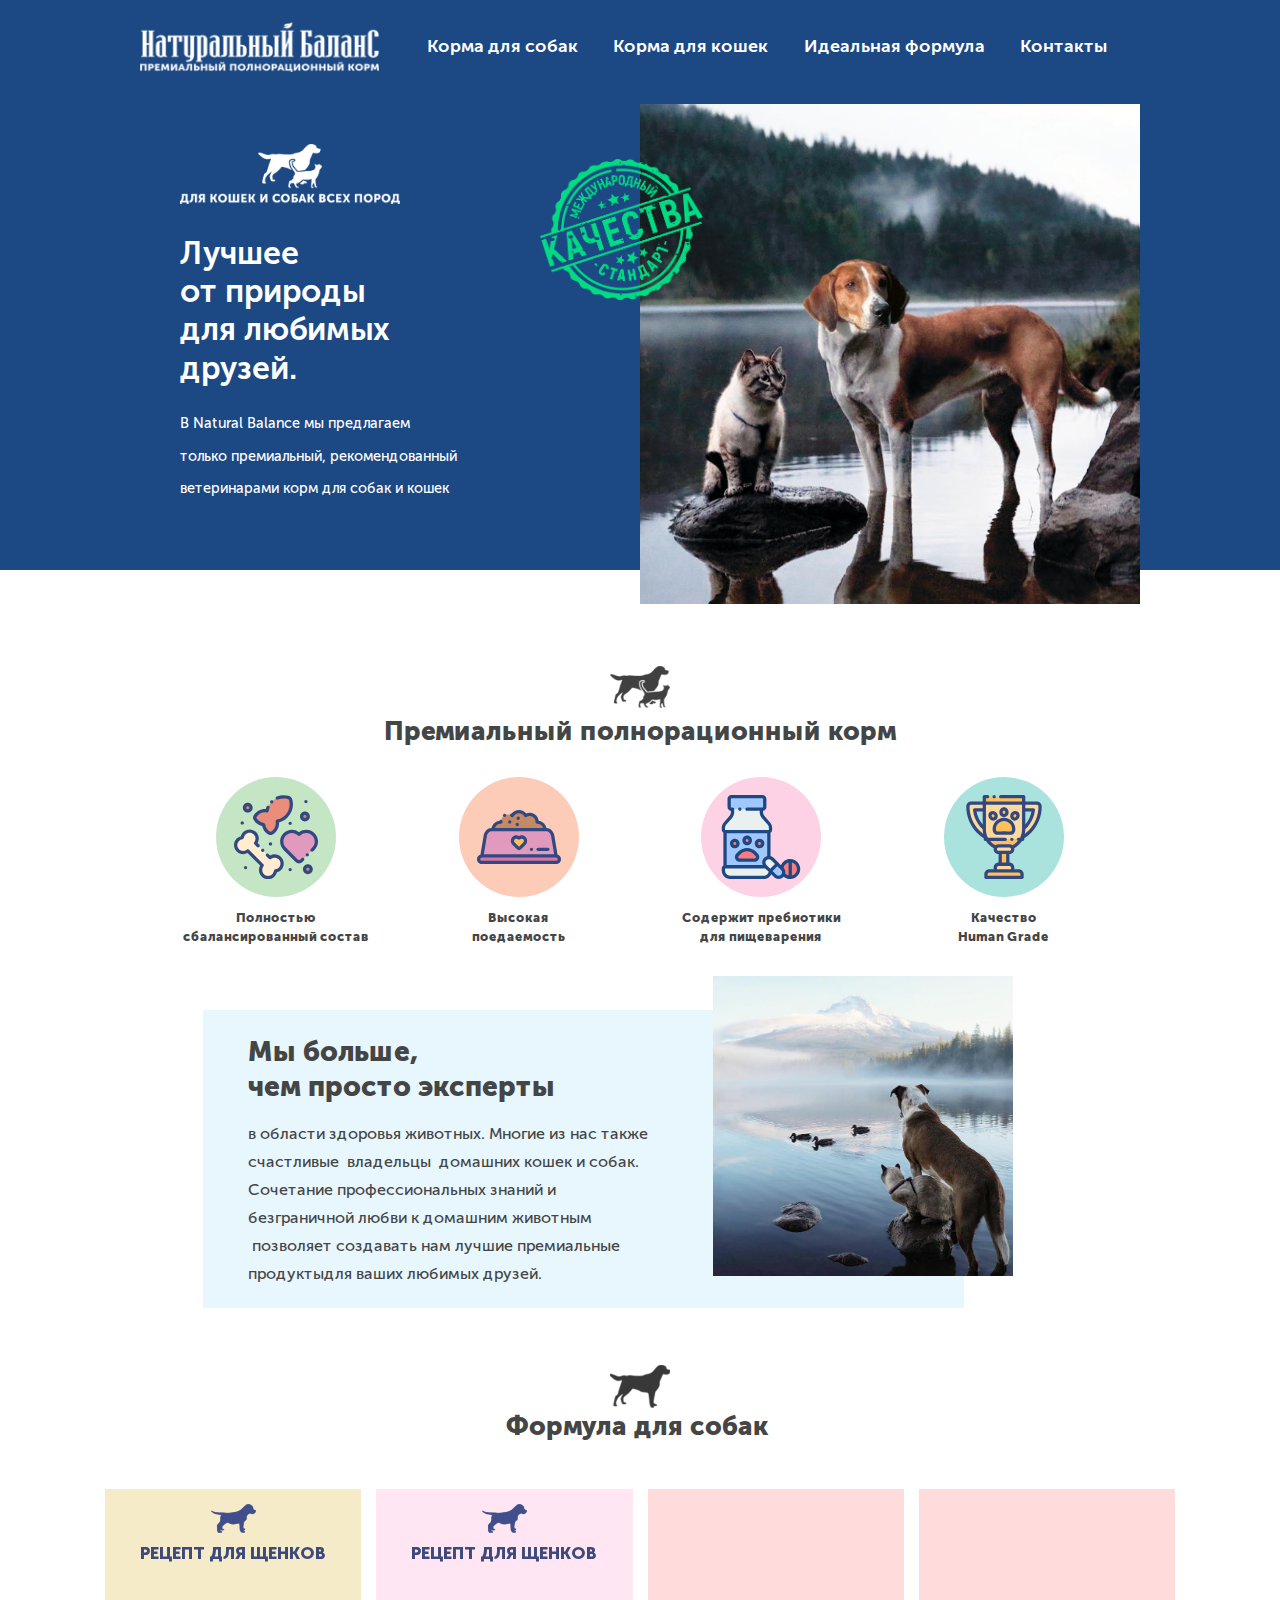
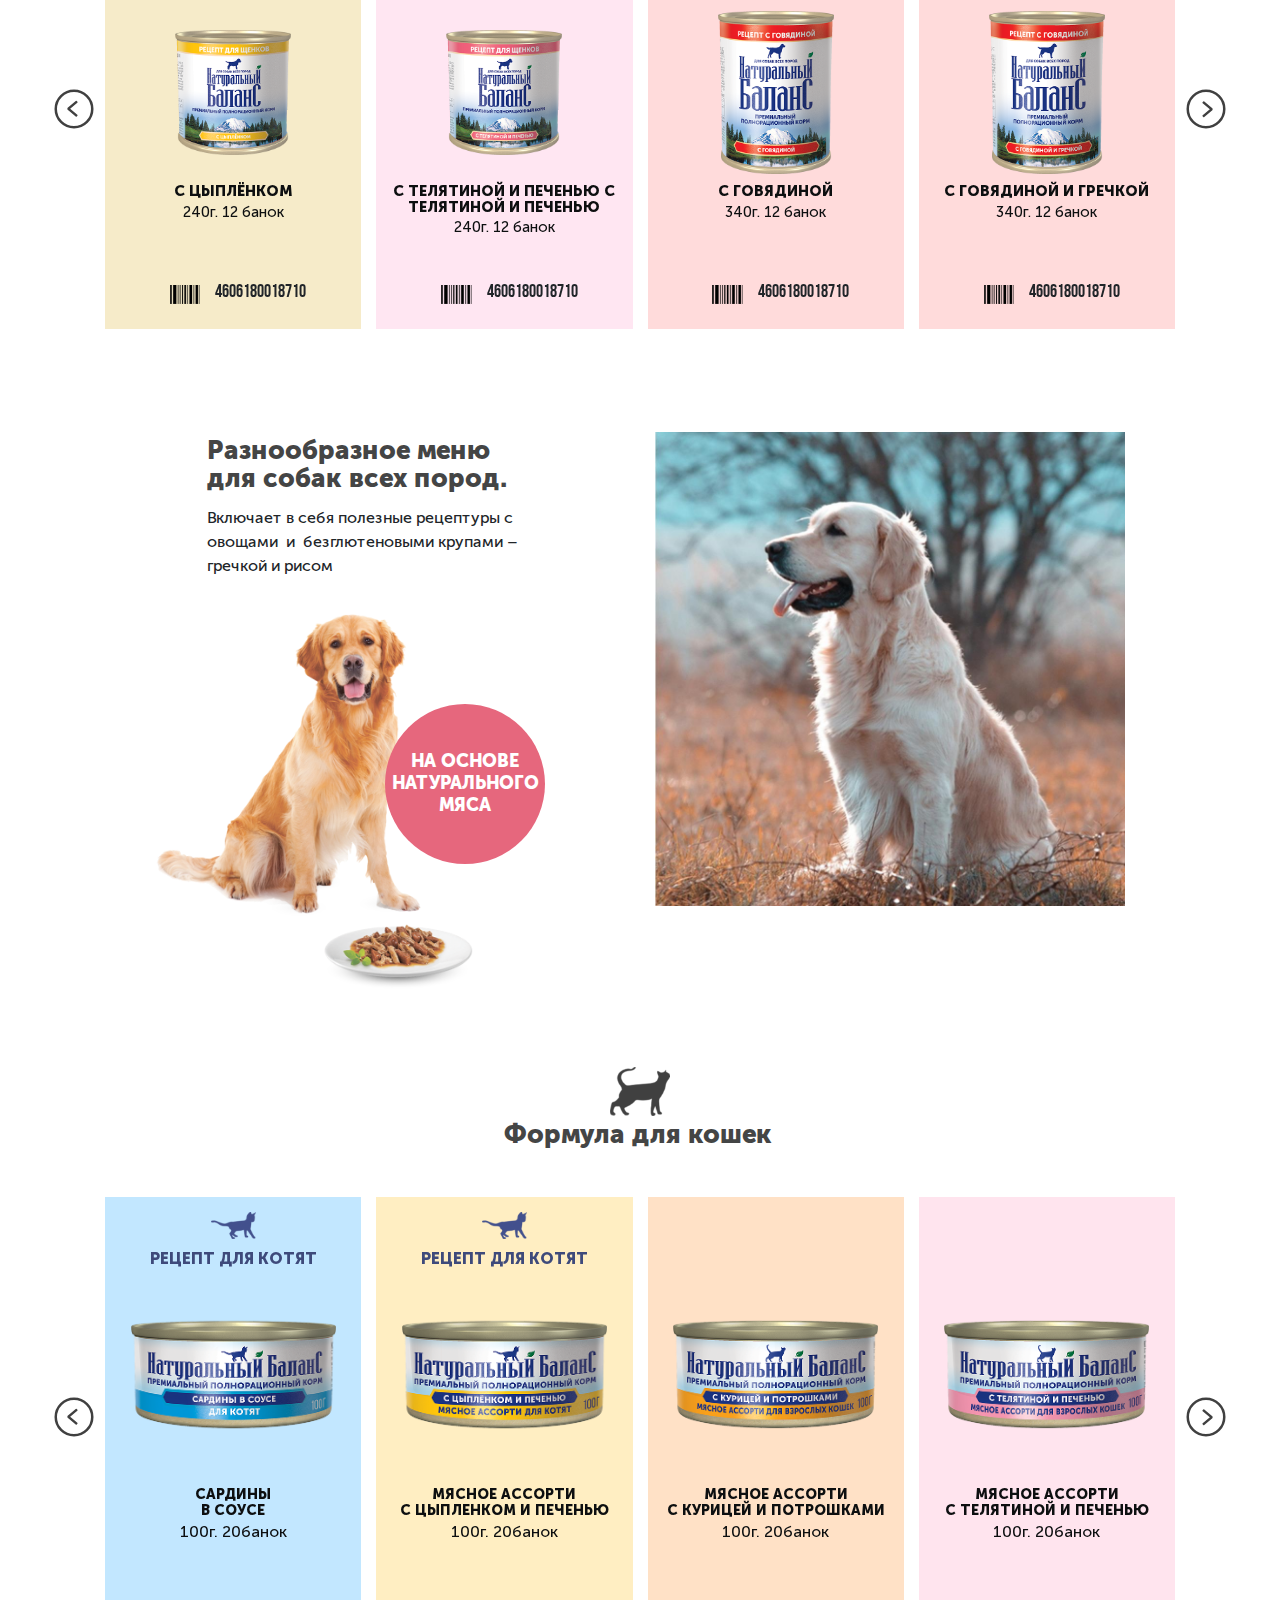
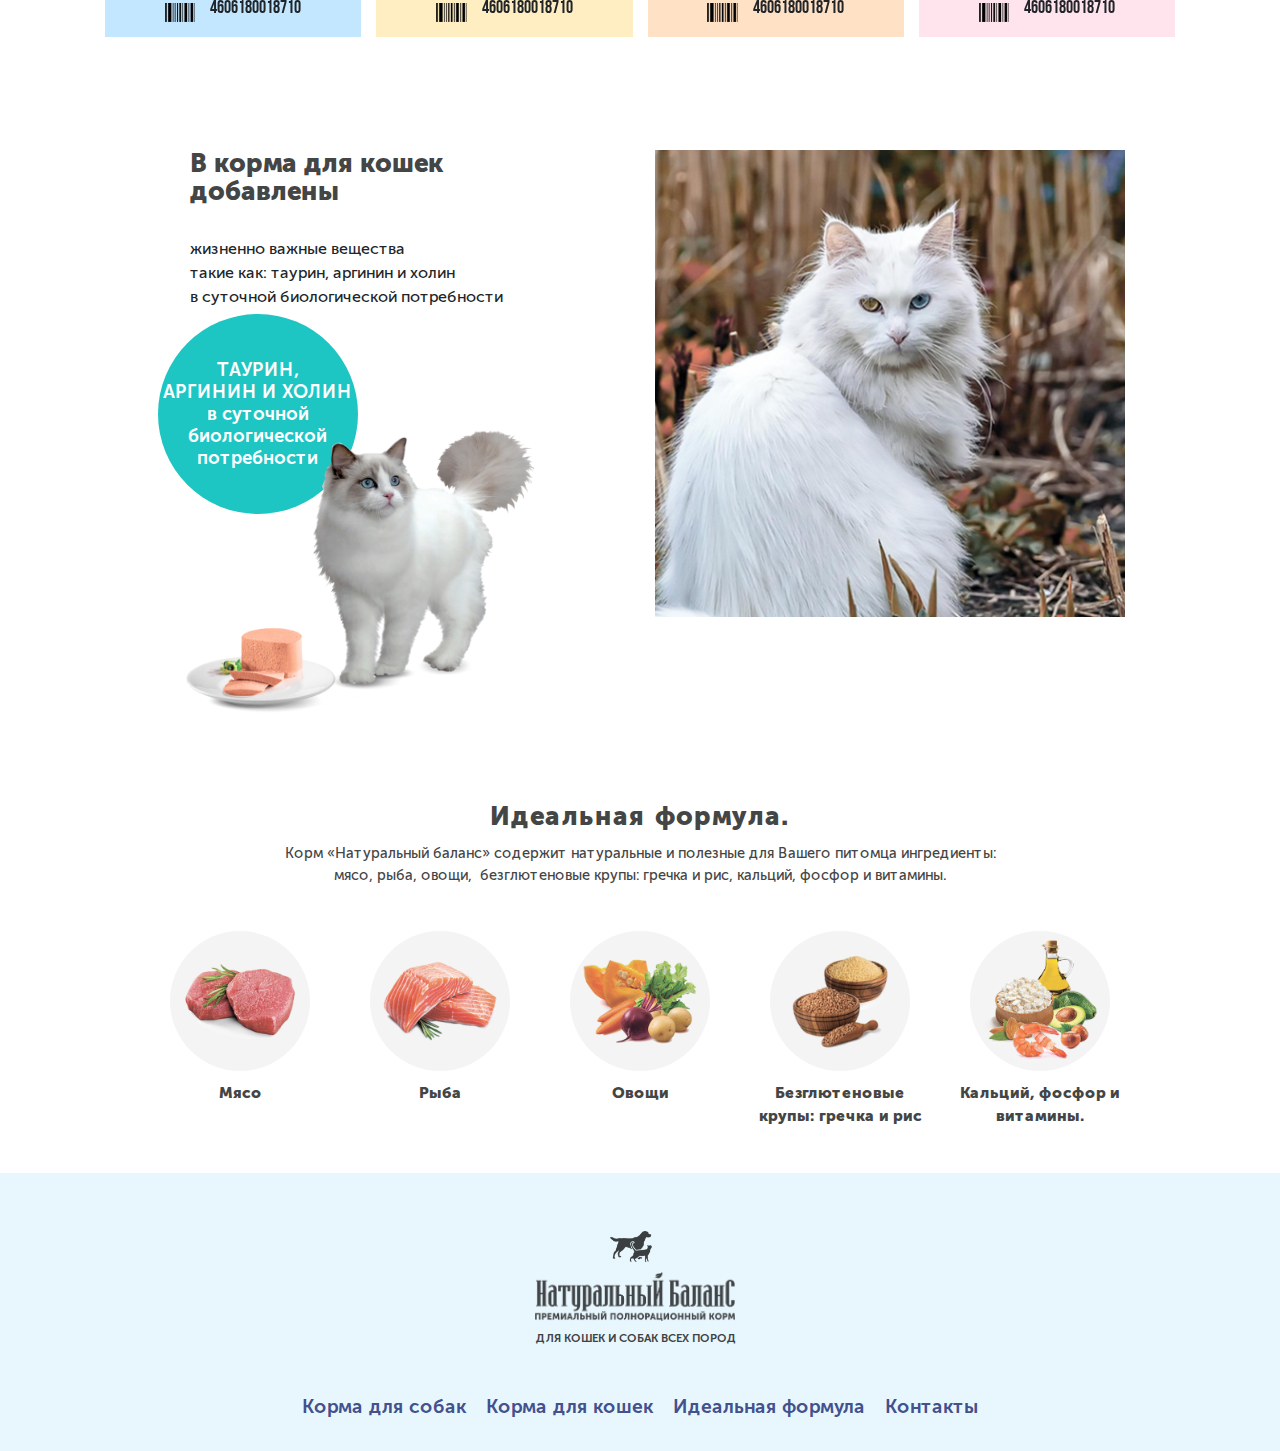
==== commit 6a038fa5: "fixed screens" ====
--- a/public/index.html
+++ b/public/index.html
@@ -49,7 +49,7 @@
 				<header class="home-header">
 					<div class="container">
 						<div class="row">
-							<div class="col-auto logo-col"><a class="logo-link" href="#"><img src="img/@2x/logo.png"/></a></div>
+							<div class="col-lg-auto col"><a class="logo-link" href="#"><img src="img/@2x/logo.png"/></a></div>
 							<div class="col d-none d-lg-block">
 								<ul>
 									<li><a class="ancor-js" href="#s-dogs-slider">Корма для собак</a></li>
@@ -58,7 +58,7 @@
 									<li><a class="ancor-js" href=".footer">Контакты</a></li>
 								</ul>
 							</div>
-							<div class="col-auto d-lg-none menu-col">
+							<div class="col-auto d-lg-none">
 								<div class="toggle-menu-mobile toggle-menu-mobile--js d-lg-none"><span></span>
 								</div>
 							</div>
@@ -127,7 +127,7 @@
 							<div class="swiper-slide" style="background-color: #f6ebc9;">
 								<div class="recipe-cont"><img class="small-dog-img swiper-lazy" src="#" data-src="img/@2x/small-dog-blue.png"/>
 									<h4 class="h4 recipe-txt">РЕЦЕПТ ДЛЯ ЩЕНКОВ</h4>
-								</div><img class="can-img small-can swiper-lazy" src="#" data-src="img/@2x/4_Schenki_Cypa.png"/>
+								</div><img class="can-img swiper-lazy" src="#" data-src="img/@2x/4_Schenki_Cypa.png"/>
 								<div class="lower-info-cont"><span class="taste-txt">С ЦЫПЛЁНКОМ</span><span class="info-txt">240г. 12 банок</span>
 									<div class="code-cont"><img class="code-img swiper-lazy" src="#" data-src="img/@2x/code-img.png"/><span class="code-num">4606180018710</span></div>
 								</div>
@@ -135,17 +135,17 @@
 							<div class="swiper-slide" style="background-color: #ffe6f2;">
 								<div class="recipe-cont"><img class="small-dog-img swiper-lazy" src="#" data-src="img/@2x/small-dog-blue.png"/>
 									<h4 class="h4 recipe-txt">РЕЦЕПТ ДЛЯ ЩЕНКОВ</h4>
-								</div><img class="can-img small-can swiper-lazy" src="#" data-src="img/@2x/2.png"/>
+								</div><img class="can-img swiper-lazy" src="#" data-src="img/@2x/2.png"/>
 								<div class="lower-info-cont"><span class="taste-txt">с телятиной и ПЕЧЕНЬЮ с телятиной и ПЕЧЕНЬЮ</span><span class="info-txt">240г. 12 банок</span>
 									<div class="code-cont"><img class="code-img swiper-lazy" src="#" data-src="img/@2x/code-img.png"/><span class="code-num">4606180018710</span></div>
 								</div>
 							</div>
-							<div class="swiper-slide" style="background-color: #ffdbdb;"><img class="can-img big-can swiper-lazy" src="#" data-src="img/@2x/3.png"/>
+							<div class="swiper-slide" style="background-color: #ffdbdb;"><img class="can-img swiper-lazy" src="#" data-src="img/@2x/3.png"/>
 								<div class="lower-info-cont"><span class="taste-txt">с говядиной</span><span class="info-txt">340г. 12 банок</span>
 									<div class="code-cont"><img class="code-img swiper-lazy" src="#" data-src="img/@2x/code-img.png"/><span class="code-num">4606180018710</span></div>
 								</div>
 							</div>
-							<div class="swiper-slide" style="background-color: #ffdbdb;"><img class="can-img big-can swiper-lazy" src="#" data-src="img/@2x/4.png"/>
+							<div class="swiper-slide" style="background-color: #ffdbdb;"><img class="can-img swiper-lazy" src="#" data-src="img/@2x/4.png"/>
 								<div class="lower-info-cont"><span class="taste-txt">с говядиной и гречкой</span><span class="info-txt">340г. 12 банок</span>
 									<div class="code-cont"><img class="code-img swiper-lazy" src="#" data-src="img/@2x/code-img.png"/><span class="code-num">4606180018710</span></div>
 								</div>
--- a/public/css/main.min.css
+++ b/public/css/main.min.css
@@ -1 +1 @@
-@font-face{font-family:museo-sans-cyrl;font-style:normal;font-weight:500;font-display:block;src:url(../fonts/museoSansCyrl-500/MuseoSansCyrl-500.woff2) format("woff2"),url(../fonts/museoSansCyrl-500/MuseoSansCyrl-500.woff) format("woff")}@font-face{font-family:museo-sans-cyrl;font-style:normal;font-weight:700;font-display:block;src:url(../fonts/museoSansCyrl-700/MuseoSansCyrl-700.woff2) format("woff2"),url(../fonts/museoSansCyrl-700/MuseoSansCyrl-700.woff) format("woff")}@font-face{font-family:museo-sans-cyrl;font-style:normal;font-weight:900;font-display:block;src:url(../fonts/museoSansCyrl-900/MuseoSansCyrl-900.woff2) format("woff2"),url(../fonts/museoSansCyrl-900/MuseoSansCyrl-900.woff) format("woff")}@font-face{font-family:bebas;font-style:normal;font-weight:700;font-display:block;src:url(../fonts/bebas-neue-bold/BebasNeueBold.woff2) format("woff2"),url(../fonts/bebas-neue-bold/BebasNeueBold.woff) format("woff")}.icon{display:inline-block;width:1em;height:1em;fill:currentColor}.icon-check{font-size:2.7rem;width:1em}:root{--blue:#007bff;--indigo:#6610f2;--purple:#6f42c1;--pink:#e83e8c;--red:#dc3545;--orange:#fd7e14;--yellow:#ffc107;--green:#28a745;--teal:#20c997;--cyan:#17a2b8;--white:#fff;--gray:#6c757d;--gray-dark:#343a40;--primary:#007bff;--secondary:#6c757d;--success:#28a745;--info:#17a2b8;--warning:#ffc107;--danger:#dc3545;--light:#f8f9fa;--dark:#343a40;--breakpoint-xs:0;--breakpoint-sm:576px;--breakpoint-md:768px;--breakpoint-lg:992px;--breakpoint-xl:1200px;--breakpoint-xxl:1500px;--breakpoint-base-lg:1923px;--breakpoint-base-xl:2810px;--font-family-sans-serif:"museo-sans-cyrl",-apple-system,BlinkMacSystemFont,"Segoe UI",Roboto,"Helvetica Neue",Arial,"Noto Sans",sans-serif,"Apple Color Emoji","Segoe UI Emoji","Segoe UI Symbol","Noto Color Emoji";--font-family-monospace:SFMono-Regular,Menlo,Monaco,Consolas,"Liberation Mono","Courier New",monospace}*,:after,:before{box-sizing:border-box}html{font-family:sans-serif;line-height:1.15;-webkit-text-size-adjust:100%;-webkit-tap-highlight-color:rgba(0,0,0,0)}article,aside,figcaption,figure,footer,header,hgroup,main,nav,section{display:block}body{margin:0;font-family:museo-sans-cyrl,-apple-system,BlinkMacSystemFont,Segoe UI,Roboto,Helvetica Neue,Arial,Noto Sans,sans-serif,Apple Color Emoji,Segoe UI Emoji,Segoe UI Symbol,Noto Color Emoji;font-size:1rem;font-weight:400;line-height:1.5;color:#212529;text-align:left;background-color:#fff}[tabindex="-1"]:focus:not(:focus-visible){outline:0!important}hr{box-sizing:content-box;height:0;overflow:visible}h1,h2,h3,h4,h5,h6{margin-top:0;margin-bottom:.5rem}p{margin-top:0;margin-bottom:1rem}abbr[data-original-title],abbr[title]{text-decoration:underline;text-decoration:underline dotted;cursor:help;border-bottom:0;text-decoration-skip-ink:none}address{font-style:normal;line-height:inherit}address,dl,ol,ul{margin-bottom:1rem}dl,ol,ul{margin-top:0}ol ol,ol ul,ul ol,ul ul{margin-bottom:0}dt{font-weight:700}dd{margin-bottom:.5rem;margin-left:0}blockquote{margin:0 0 1rem}b,strong{font-weight:bolder}small{font-size:80%}sub,sup{position:relative;font-size:75%;line-height:0;vertical-align:baseline}sub{bottom:-.25em}sup{top:-.5em}a{color:#007bff;text-decoration:none;background-color:transparent}a:hover{color:#0056b3;text-decoration:underline}a:not([href]),a:not([href]):hover{color:inherit;text-decoration:none}code,kbd,pre,samp{font-family:SFMono-Regular,Menlo,Monaco,Consolas,Liberation Mono,Courier New,monospace;font-size:1em}pre{margin-top:0;margin-bottom:1rem;overflow:auto}figure{margin:0 0 1rem}img{border-style:none}img,svg{vertical-align:middle}svg{overflow:hidden}table{border-collapse:collapse}caption{padding-top:.75rem;padding-bottom:.75rem;color:#6c757d;text-align:left;caption-side:bottom}th{text-align:inherit}label{display:inline-block;margin-bottom:.5rem}button{border-radius:0}button:focus{outline:1px dotted;outline:5px auto -webkit-focus-ring-color}button,input,optgroup,select,textarea{margin:0;font-family:inherit;font-size:inherit;line-height:inherit}button,input{overflow:visible}button,select{text-transform:none}select{word-wrap:normal}[type=button],[type=reset],[type=submit],button{-webkit-appearance:button}[type=button]:not(:disabled),[type=reset]:not(:disabled),[type=submit]:not(:disabled),button:not(:disabled){cursor:pointer}[type=button]::-moz-focus-inner,[type=reset]::-moz-focus-inner,[type=submit]::-moz-focus-inner,button::-moz-focus-inner{padding:0;border-style:none}input[type=checkbox],input[type=radio]{box-sizing:border-box;padding:0}input[type=date],input[type=datetime-local],input[type=month],input[type=time]{-webkit-appearance:listbox}textarea{overflow:auto;resize:vertical}fieldset{min-width:0;padding:0;margin:0;border:0}legend{display:block;width:100%;max-width:100%;padding:0;margin-bottom:.5rem;font-size:1.5rem;line-height:inherit;color:inherit;white-space:normal}progress{vertical-align:baseline}[type=number]::-webkit-inner-spin-button,[type=number]::-webkit-outer-spin-button{height:auto}[type=search]{outline-offset:-2px;-webkit-appearance:none}[type=search]::-webkit-search-decoration{-webkit-appearance:none}::-webkit-file-upload-button{font:inherit;-webkit-appearance:button}output{display:inline-block}summary{display:list-item;cursor:pointer}template{display:none}[hidden]{display:none!important}.h1,.h2,.h3,.h4,.h5,.h6,.section-title,h1,h2,h3,h4,h5,h6{margin-bottom:.5rem;font-weight:500;line-height:1.2}.h1,h1{font-size:2.5rem}.h2,.section-title,h2{font-size:2rem}.h3,h3{font-size:1.75rem}.h4,h4{font-size:1.5rem}.h5,h5{font-size:1.25rem}.h6,h6{font-size:1rem}.lead{font-size:1.25rem;font-weight:300}.display-1{font-size:6rem}.display-1,.display-2{font-weight:300;line-height:1.2}.display-2{font-size:5.5rem}.display-3{font-size:4.5rem}.display-3,.display-4{font-weight:300;line-height:1.2}.display-4{font-size:3.5rem}hr{margin-top:1rem;margin-bottom:1rem;border:0;border-top:1px solid rgba(0,0,0,.1)}.small,small{font-size:80%;font-weight:400}.mark,mark{padding:.2em;background-color:#fcf8e3}.list-inline,.list-unstyled{padding-left:0;list-style:none}.list-inline-item{display:inline-block}.list-inline-item:not(:last-child){margin-right:.5rem}.initialism{font-size:90%;text-transform:uppercase}.blockquote{margin-bottom:1rem;font-size:1.25rem}.blockquote-footer{display:block;font-size:80%;color:#6c757d}.blockquote-footer:before{content:"\2014\00A0"}.container,.container-base-lg,.container-base-xl,.container-fluid,.container-lg,.container-md,.container-sm,.container-xl,.container-xs{width:100%;padding-right:15px;padding-left:15px;margin-right:auto;margin-left:auto}.container{max-width:480px}.row{display:flex;flex-wrap:wrap;margin-right:-15px;margin-left:-15px}.no-gutters{margin-right:0;margin-left:0}.no-gutters>.col,.no-gutters>[class*=col-]{padding-right:0;padding-left:0}.col,.col-1,.col-2,.col-3,.col-4,.col-5,.col-6,.col-7,.col-8,.col-9,.col-10,.col-11,.col-12,.col-13,.col-14,.col-15,.col-16,.col-17,.col-18,.col-19,.col-20,.col-auto,.col-base-lg,.col-base-lg-1,.col-base-lg-2,.col-base-lg-3,.col-base-lg-4,.col-base-lg-5,.col-base-lg-6,.col-base-lg-7,.col-base-lg-8,.col-base-lg-9,.col-base-lg-10,.col-base-lg-11,.col-base-lg-12,.col-base-lg-13,.col-base-lg-14,.col-base-lg-15,.col-base-lg-16,.col-base-lg-17,.col-base-lg-18,.col-base-lg-19,.col-base-lg-20,.col-base-lg-auto,.col-base-xl,.col-base-xl-1,.col-base-xl-2,.col-base-xl-3,.col-base-xl-4,.col-base-xl-5,.col-base-xl-6,.col-base-xl-7,.col-base-xl-8,.col-base-xl-9,.col-base-xl-10,.col-base-xl-11,.col-base-xl-12,.col-base-xl-13,.col-base-xl-14,.col-base-xl-15,.col-base-xl-16,.col-base-xl-17,.col-base-xl-18,.col-base-xl-19,.col-base-xl-20,.col-base-xl-auto,.col-lg,.col-lg-1,.col-lg-2,.col-lg-3,.col-lg-4,.col-lg-5,.col-lg-6,.col-lg-7,.col-lg-8,.col-lg-9,.col-lg-10,.col-lg-11,.col-lg-12,.col-lg-13,.col-lg-14,.col-lg-15,.col-lg-16,.col-lg-17,.col-lg-18,.col-lg-19,.col-lg-20,.col-lg-auto,.col-md,.col-md-1,.col-md-2,.col-md-3,.col-md-4,.col-md-5,.col-md-6,.col-md-7,.col-md-8,.col-md-9,.col-md-10,.col-md-11,.col-md-12,.col-md-13,.col-md-14,.col-md-15,.col-md-16,.col-md-17,.col-md-18,.col-md-19,.col-md-20,.col-md-auto,.col-sm,.col-sm-1,.col-sm-2,.col-sm-3,.col-sm-4,.col-sm-5,.col-sm-6,.col-sm-7,.col-sm-8,.col-sm-9,.col-sm-10,.col-sm-11,.col-sm-12,.col-sm-13,.col-sm-14,.col-sm-15,.col-sm-16,.col-sm-17,.col-sm-18,.col-sm-19,.col-sm-20,.col-sm-auto,.col-xl,.col-xl-1,.col-xl-2,.col-xl-3,.col-xl-4,.col-xl-5,.col-xl-6,.col-xl-7,.col-xl-8,.col-xl-9,.col-xl-10,.col-xl-11,.col-xl-12,.col-xl-13,.col-xl-14,.col-xl-15,.col-xl-16,.col-xl-17,.col-xl-18,.col-xl-19,.col-xl-20,.col-xl-auto,.col-xxl,.col-xxl-1,.col-xxl-2,.col-xxl-3,.col-xxl-4,.col-xxl-5,.col-xxl-6,.col-xxl-7,.col-xxl-8,.col-xxl-9,.col-xxl-10,.col-xxl-11,.col-xxl-12,.col-xxl-13,.col-xxl-14,.col-xxl-15,.col-xxl-16,.col-xxl-17,.col-xxl-18,.col-xxl-19,.col-xxl-20,.col-xxl-auto{position:relative;width:100%;padding-right:15px;padding-left:15px}.col{flex-basis:0;flex-grow:1;max-width:100%}.row-cols-1>*{flex:0 0 100%;max-width:100%}.row-cols-2>*{flex:0 0 50%;max-width:50%}.row-cols-3>*{flex:0 0 33.33333%;max-width:33.33333%}.row-cols-4>*{flex:0 0 25%;max-width:25%}.row-cols-5>*{flex:0 0 20%;max-width:20%}.row-cols-6>*{flex:0 0 16.66667%;max-width:16.66667%}.col-auto{flex:0 0 auto;width:auto;max-width:100%}.col-1{flex:0 0 5%;max-width:5%}.col-2{flex:0 0 10%;max-width:10%}.col-3{flex:0 0 15%;max-width:15%}.col-4{flex:0 0 20%;max-width:20%}.col-5{flex:0 0 25%;max-width:25%}.col-6{flex:0 0 30%;max-width:30%}.col-7{flex:0 0 35%;max-width:35%}.col-8{flex:0 0 40%;max-width:40%}.col-9{flex:0 0 45%;max-width:45%}.col-10{flex:0 0 50%;max-width:50%}.col-11{flex:0 0 55%;max-width:55%}.col-12{flex:0 0 60%;max-width:60%}.col-13{flex:0 0 65%;max-width:65%}.col-14{flex:0 0 70%;max-width:70%}.col-15{flex:0 0 75%;max-width:75%}.col-16{flex:0 0 80%;max-width:80%}.col-17{flex:0 0 85%;max-width:85%}.col-18{flex:0 0 90%;max-width:90%}.col-19{flex:0 0 95%;max-width:95%}.col-20{flex:0 0 100%;max-width:100%}.order-first{order:-1}.order-last{order:21}.order-0{order:0}.order-1{order:1}.order-2{order:2}.order-3{order:3}.order-4{order:4}.order-5{order:5}.order-6{order:6}.order-7{order:7}.order-8{order:8}.order-9{order:9}.order-10{order:10}.order-11{order:11}.order-12{order:12}.order-13{order:13}.order-14{order:14}.order-15{order:15}.order-16{order:16}.order-17{order:17}.order-18{order:18}.order-19{order:19}.order-20{order:20}.offset-1{margin-left:5%}.offset-2{margin-left:10%}.offset-3{margin-left:15%}.offset-4{margin-left:20%}.offset-5{margin-left:25%}.offset-6{margin-left:30%}.offset-7{margin-left:35%}.offset-8{margin-left:40%}.offset-9{margin-left:45%}.offset-10{margin-left:50%}.offset-11{margin-left:55%}.offset-12{margin-left:60%}.offset-13{margin-left:65%}.offset-14{margin-left:70%}.offset-15{margin-left:75%}.offset-16{margin-left:80%}.offset-17{margin-left:85%}.offset-18{margin-left:90%}.offset-19{margin-left:95%}.form-control{display:block;width:100%;height:calc(1.5em + .75rem + 2px);padding:.375rem .75rem;font-size:1rem;font-weight:400;line-height:1.5;color:#495057;background-color:#fff;background-clip:padding-box;border:1px solid #ced4da;border-radius:.25rem;transition:border-color .15s ease-in-out,box-shadow .15s ease-in-out}.form-control::-ms-expand{background-color:transparent;border:0}.form-control:-moz-focusring{color:transparent;text-shadow:0 0 0 #495057}.form-control:focus{color:#495057;background-color:#fff;border-color:#80bdff;outline:0;box-shadow:0 0 0 .2rem rgba(0,123,255,.25)}.form-control::placeholder{color:#6c757d;opacity:1}.form-control:disabled,.form-control[readonly]{background-color:#e9ecef;opacity:1}select.form-control:focus::-ms-value{color:#495057;background-color:#fff}.form-control-file,.form-control-range{display:block;width:100%}.col-form-label{padding-top:calc(.375rem + 1px);padding-bottom:calc(.375rem + 1px);margin-bottom:0;font-size:inherit;line-height:1.5}.col-form-label-lg{padding-top:calc(.5rem + 1px);padding-bottom:calc(.5rem + 1px);font-size:1.25rem;line-height:1.5}.col-form-label-sm{padding-top:calc(.25rem + 1px);padding-bottom:calc(.25rem + 1px);font-size:.875rem;line-height:1.5}.form-control-plaintext{display:block;width:100%;padding:.375rem 0;margin-bottom:0;font-size:1rem;line-height:1.5;color:#212529;background-color:transparent;border:solid transparent;border-width:1px 0}.form-control-plaintext.form-control-lg,.form-control-plaintext.form-control-sm{padding-right:0;padding-left:0}.form-control-sm{height:calc(1.5em + .5rem + 2px);padding:.25rem .5rem;font-size:.875rem;line-height:1.5;border-radius:.2rem}.form-control-lg{height:calc(1.5em + 1rem + 2px);padding:.5rem 1rem;font-size:1.25rem;line-height:1.5;border-radius:.3rem}select.form-control[multiple],select.form-control[size],textarea.form-control{height:auto}.form-group{margin-bottom:1rem}.form-text{display:block;margin-top:.25rem}.form-row{display:flex;flex-wrap:wrap;margin-right:-5px;margin-left:-5px}.form-row>.col,.form-row>[class*=col-]{padding-right:5px;padding-left:5px}.form-check{position:relative;display:block;padding-left:1.25rem}.form-check-input{position:absolute;margin-top:.3rem;margin-left:-1.25rem}.form-check-input:disabled~.form-check-label,.form-check-input[disabled]~.form-check-label{color:#6c757d}.form-check-label{margin-bottom:0}.form-check-inline{display:inline-flex;align-items:center;padding-left:0;margin-right:.75rem}.form-check-inline .form-check-input{position:static;margin-top:0;margin-right:.3125rem;margin-left:0}.valid-feedback{display:none;width:100%;margin-top:.25rem;font-size:80%;color:#28a745}.valid-tooltip{position:absolute;top:100%;z-index:5;display:none;max-width:100%;padding:.25rem .5rem;margin-top:.1rem;font-size:.875rem;line-height:1.5;color:#fff;background-color:rgba(40,167,69,.9);border-radius:.25rem}.is-valid~.valid-feedback,.is-valid~.valid-tooltip,.was-validated :valid~.valid-feedback,.was-validated :valid~.valid-tooltip{display:block}.form-control.is-valid,.was-validated .form-control:valid{border-color:#28a745;padding-right:calc(1.5em + .75rem);background-image:url("data:image/svg+xml;charset=utf-8,%3Csvg xmlns='http://www.w3.org/2000/svg' width='8' height='8'%3E%3Cpath fill='%2328a745' d='M2.3 6.73L.6 4.53c-.4-1.04.46-1.4 1.1-.8l1.1 1.4 3.4-3.8c.6-.63 1.6-.27 1.2.7l-4 4.6c-.43.5-.8.4-1.1.1z'/%3E%3C/svg%3E");background-repeat:no-repeat;background-position:right calc(.375em + .1875rem) center;background-size:calc(.75em + .375rem) calc(.75em + .375rem)}.form-control.is-valid:focus,.was-validated .form-control:valid:focus{border-color:#28a745;box-shadow:0 0 0 .2rem rgba(40,167,69,.25)}.was-validated textarea.form-control:valid,textarea.form-control.is-valid{padding-right:calc(1.5em + .75rem);background-position:top calc(.375em + .1875rem) right calc(.375em + .1875rem)}.custom-select.is-valid,.was-validated .custom-select:valid{border-color:#28a745;padding-right:calc((3em + 2.25rem)/4 + 1.75rem);background:str-replace(url("data:image/svg+xml;charset=utf-8,%3Csvg xmlns='http://www.w3.org/2000/svg' viewBox='0 0 4 5'%3E%3Cpath fill='%23343a40' d='M2 0L0 2h4zm0 5L0 3h4z'/%3E%3C/svg%3E"),"#","%23") no-repeat right .75rem center/8px 10px,url("data:image/svg+xml;charset=utf-8,%3Csvg xmlns='http://www.w3.org/2000/svg' width='8' height='8'%3E%3Cpath fill='%2328a745' d='M2.3 6.73L.6 4.53c-.4-1.04.46-1.4 1.1-.8l1.1 1.4 3.4-3.8c.6-.63 1.6-.27 1.2.7l-4 4.6c-.43.5-.8.4-1.1.1z'/%3E%3C/svg%3E") #fff no-repeat center right 1.75rem/calc(.75em + .375rem) calc(.75em + .375rem)}.custom-select.is-valid:focus,.was-validated .custom-select:valid:focus{border-color:#28a745;box-shadow:0 0 0 .2rem rgba(40,167,69,.25)}.form-check-input.is-valid~.form-check-label,.was-validated .form-check-input:valid~.form-check-label{color:#28a745}.form-check-input.is-valid~.valid-feedback,.form-check-input.is-valid~.valid-tooltip,.was-validated .form-check-input:valid~.valid-feedback,.was-validated .form-check-input:valid~.valid-tooltip{display:block}.custom-control-input.is-valid~.custom-control-label,.was-validated .custom-control-input:valid~.custom-control-label{color:#28a745}.custom-control-input.is-valid~.custom-control-label:before,.was-validated .custom-control-input:valid~.custom-control-label:before{border-color:#28a745}.custom-control-input.is-valid:checked~.custom-control-label:before,.was-validated .custom-control-input:valid:checked~.custom-control-label:before{border-color:#34ce57;background-color:#34ce57}.custom-control-input.is-valid:focus~.custom-control-label:before,.was-validated .custom-control-input:valid:focus~.custom-control-label:before{box-shadow:0 0 0 .2rem rgba(40,167,69,.25)}.custom-control-input.is-valid:focus:not(:checked)~.custom-control-label:before,.custom-file-input.is-valid~.custom-file-label,.was-validated .custom-control-input:valid:focus:not(:checked)~.custom-control-label:before,.was-validated .custom-file-input:valid~.custom-file-label{border-color:#28a745}.custom-file-input.is-valid:focus~.custom-file-label,.was-validated .custom-file-input:valid:focus~.custom-file-label{border-color:#28a745;box-shadow:0 0 0 .2rem rgba(40,167,69,.25)}.invalid-feedback{display:none;width:100%;margin-top:.25rem;font-size:80%;color:#dc3545}.invalid-tooltip{position:absolute;top:100%;z-index:5;display:none;max-width:100%;padding:.25rem .5rem;margin-top:.1rem;font-size:.875rem;line-height:1.5;color:#fff;background-color:rgba(220,53,69,.9);border-radius:.25rem}.is-invalid~.invalid-feedback,.is-invalid~.invalid-tooltip,.was-validated :invalid~.invalid-feedback,.was-validated :invalid~.invalid-tooltip{display:block}.form-control.is-invalid,.was-validated .form-control:invalid{border-color:#dc3545;padding-right:calc(1.5em + .75rem);background-image:url("data:image/svg+xml;charset=utf-8,%3Csvg xmlns='http://www.w3.org/2000/svg' width='12' height='12' fill='none' stroke='%23dc3545'%3E%3Ccircle cx='6' cy='6' r='4.5'/%3E%3Cpath stroke-linejoin='round' d='M5.8 3.6h.4L6 6.5z'/%3E%3Ccircle cx='6' cy='8.2' r='.6' fill='%23dc3545' stroke='none'/%3E%3C/svg%3E");background-repeat:no-repeat;background-position:right calc(.375em + .1875rem) center;background-size:calc(.75em + .375rem) calc(.75em + .375rem)}.form-control.is-invalid:focus,.was-validated .form-control:invalid:focus{border-color:#dc3545;box-shadow:0 0 0 .2rem rgba(220,53,69,.25)}.was-validated textarea.form-control:invalid,textarea.form-control.is-invalid{padding-right:calc(1.5em + .75rem);background-position:top calc(.375em + .1875rem) right calc(.375em + .1875rem)}.custom-select.is-invalid,.was-validated .custom-select:invalid{border-color:#dc3545;padding-right:calc((3em + 2.25rem)/4 + 1.75rem);background:str-replace(url("data:image/svg+xml;charset=utf-8,%3Csvg xmlns='http://www.w3.org/2000/svg' viewBox='0 0 4 5'%3E%3Cpath fill='%23343a40' d='M2 0L0 2h4zm0 5L0 3h4z'/%3E%3C/svg%3E"),"#","%23") no-repeat right .75rem center/8px 10px,url("data:image/svg+xml;charset=utf-8,%3Csvg xmlns='http://www.w3.org/2000/svg' width='12' height='12' fill='none' stroke='%23dc3545'%3E%3Ccircle cx='6' cy='6' r='4.5'/%3E%3Cpath stroke-linejoin='round' d='M5.8 3.6h.4L6 6.5z'/%3E%3Ccircle cx='6' cy='8.2' r='.6' fill='%23dc3545' stroke='none'/%3E%3C/svg%3E") #fff no-repeat center right 1.75rem/calc(.75em + .375rem) calc(.75em + .375rem)}.custom-select.is-invalid:focus,.was-validated .custom-select:invalid:focus{border-color:#dc3545;box-shadow:0 0 0 .2rem rgba(220,53,69,.25)}.form-check-input.is-invalid~.form-check-label,.was-validated .form-check-input:invalid~.form-check-label{color:#dc3545}.form-check-input.is-invalid~.invalid-feedback,.form-check-input.is-invalid~.invalid-tooltip,.was-validated .form-check-input:invalid~.invalid-feedback,.was-validated .form-check-input:invalid~.invalid-tooltip{display:block}.custom-control-input.is-invalid~.custom-control-label,.was-validated .custom-control-input:invalid~.custom-control-label{color:#dc3545}.custom-control-input.is-invalid~.custom-control-label:before,.was-validated .custom-control-input:invalid~.custom-control-label:before{border-color:#dc3545}.custom-control-input.is-invalid:checked~.custom-control-label:before,.was-validated .custom-control-input:invalid:checked~.custom-control-label:before{border-color:#e4606d;background-color:#e4606d}.custom-control-input.is-invalid:focus~.custom-control-label:before,.was-validated .custom-control-input:invalid:focus~.custom-control-label:before{box-shadow:0 0 0 .2rem rgba(220,53,69,.25)}.custom-control-input.is-invalid:focus:not(:checked)~.custom-control-label:before,.custom-file-input.is-invalid~.custom-file-label,.was-validated .custom-control-input:invalid:focus:not(:checked)~.custom-control-label:before,.was-validated .custom-file-input:invalid~.custom-file-label{border-color:#dc3545}.custom-file-input.is-invalid:focus~.custom-file-label,.was-validated .custom-file-input:invalid:focus~.custom-file-label{border-color:#dc3545;box-shadow:0 0 0 .2rem rgba(220,53,69,.25)}.form-inline{display:flex;flex-flow:row wrap;align-items:center}.form-inline .form-check{width:100%}.btn{display:inline-block;font-weight:400;color:#212529;text-align:center;vertical-align:middle;cursor:pointer;user-select:none;background-color:transparent;border:1px solid transparent;padding:.375rem .75rem;font-size:1rem;line-height:1.5;border-radius:.25rem;transition:color .15s ease-in-out,background-color .15s ease-in-out,border-color .15s ease-in-out,box-shadow .15s ease-in-out}.btn:hover{color:#212529;text-decoration:none}.btn.focus,.btn:focus{outline:0;box-shadow:0 0 0 .2rem rgba(0,123,255,.25)}.btn.disabled,.btn:disabled{opacity:.65}a.btn.disabled,fieldset:disabled a.btn{pointer-events:none}.btn-primary{color:#fff;background-color:#007bff;border-color:#007bff}.btn-primary.focus,.btn-primary:focus,.btn-primary:hover{color:#fff;background-color:#0069d9;border-color:#0062cc}.btn-primary.focus,.btn-primary:focus{box-shadow:0 0 0 .2rem rgba(38,143,255,.5)}.btn-primary.disabled,.btn-primary:disabled{color:#fff;background-color:#007bff;border-color:#007bff}.btn-primary:not(:disabled):not(.disabled).active,.btn-primary:not(:disabled):not(.disabled):active,.show>.btn-primary.dropdown-toggle{color:#fff;background-color:#0062cc;border-color:#005cbf}.btn-primary:not(:disabled):not(.disabled).active:focus,.btn-primary:not(:disabled):not(.disabled):active:focus,.show>.btn-primary.dropdown-toggle:focus{box-shadow:0 0 0 .2rem rgba(38,143,255,.5)}.btn-secondary{color:#fff;background-color:#6c757d;border-color:#6c757d}.btn-secondary.focus,.btn-secondary:focus,.btn-secondary:hover{color:#fff;background-color:#5a6268;border-color:#545b62}.btn-secondary.focus,.btn-secondary:focus{box-shadow:0 0 0 .2rem rgba(130,138,145,.5)}.btn-secondary.disabled,.btn-secondary:disabled{color:#fff;background-color:#6c757d;border-color:#6c757d}.btn-secondary:not(:disabled):not(.disabled).active,.btn-secondary:not(:disabled):not(.disabled):active,.show>.btn-secondary.dropdown-toggle{color:#fff;background-color:#545b62;border-color:#4e555b}.btn-secondary:not(:disabled):not(.disabled).active:focus,.btn-secondary:not(:disabled):not(.disabled):active:focus,.show>.btn-secondary.dropdown-toggle:focus{box-shadow:0 0 0 .2rem rgba(130,138,145,.5)}.btn-success{color:#fff;background-color:#28a745;border-color:#28a745}.btn-success.focus,.btn-success:focus,.btn-success:hover{color:#fff;background-color:#218838;border-color:#1e7e34}.btn-success.focus,.btn-success:focus{box-shadow:0 0 0 .2rem rgba(72,180,97,.5)}.btn-success.disabled,.btn-success:disabled{color:#fff;background-color:#28a745;border-color:#28a745}.btn-success:not(:disabled):not(.disabled).active,.btn-success:not(:disabled):not(.disabled):active,.show>.btn-success.dropdown-toggle{color:#fff;background-color:#1e7e34;border-color:#1c7430}.btn-success:not(:disabled):not(.disabled).active:focus,.btn-success:not(:disabled):not(.disabled):active:focus,.show>.btn-success.dropdown-toggle:focus{box-shadow:0 0 0 .2rem rgba(72,180,97,.5)}.btn-info{color:#fff;background-color:#17a2b8;border-color:#17a2b8}.btn-info.focus,.btn-info:focus,.btn-info:hover{color:#fff;background-color:#138496;border-color:#117a8b}.btn-info.focus,.btn-info:focus{box-shadow:0 0 0 .2rem rgba(58,176,195,.5)}.btn-info.disabled,.btn-info:disabled{color:#fff;background-color:#17a2b8;border-color:#17a2b8}.btn-info:not(:disabled):not(.disabled).active,.btn-info:not(:disabled):not(.disabled):active,.show>.btn-info.dropdown-toggle{color:#fff;background-color:#117a8b;border-color:#10707f}.btn-info:not(:disabled):not(.disabled).a